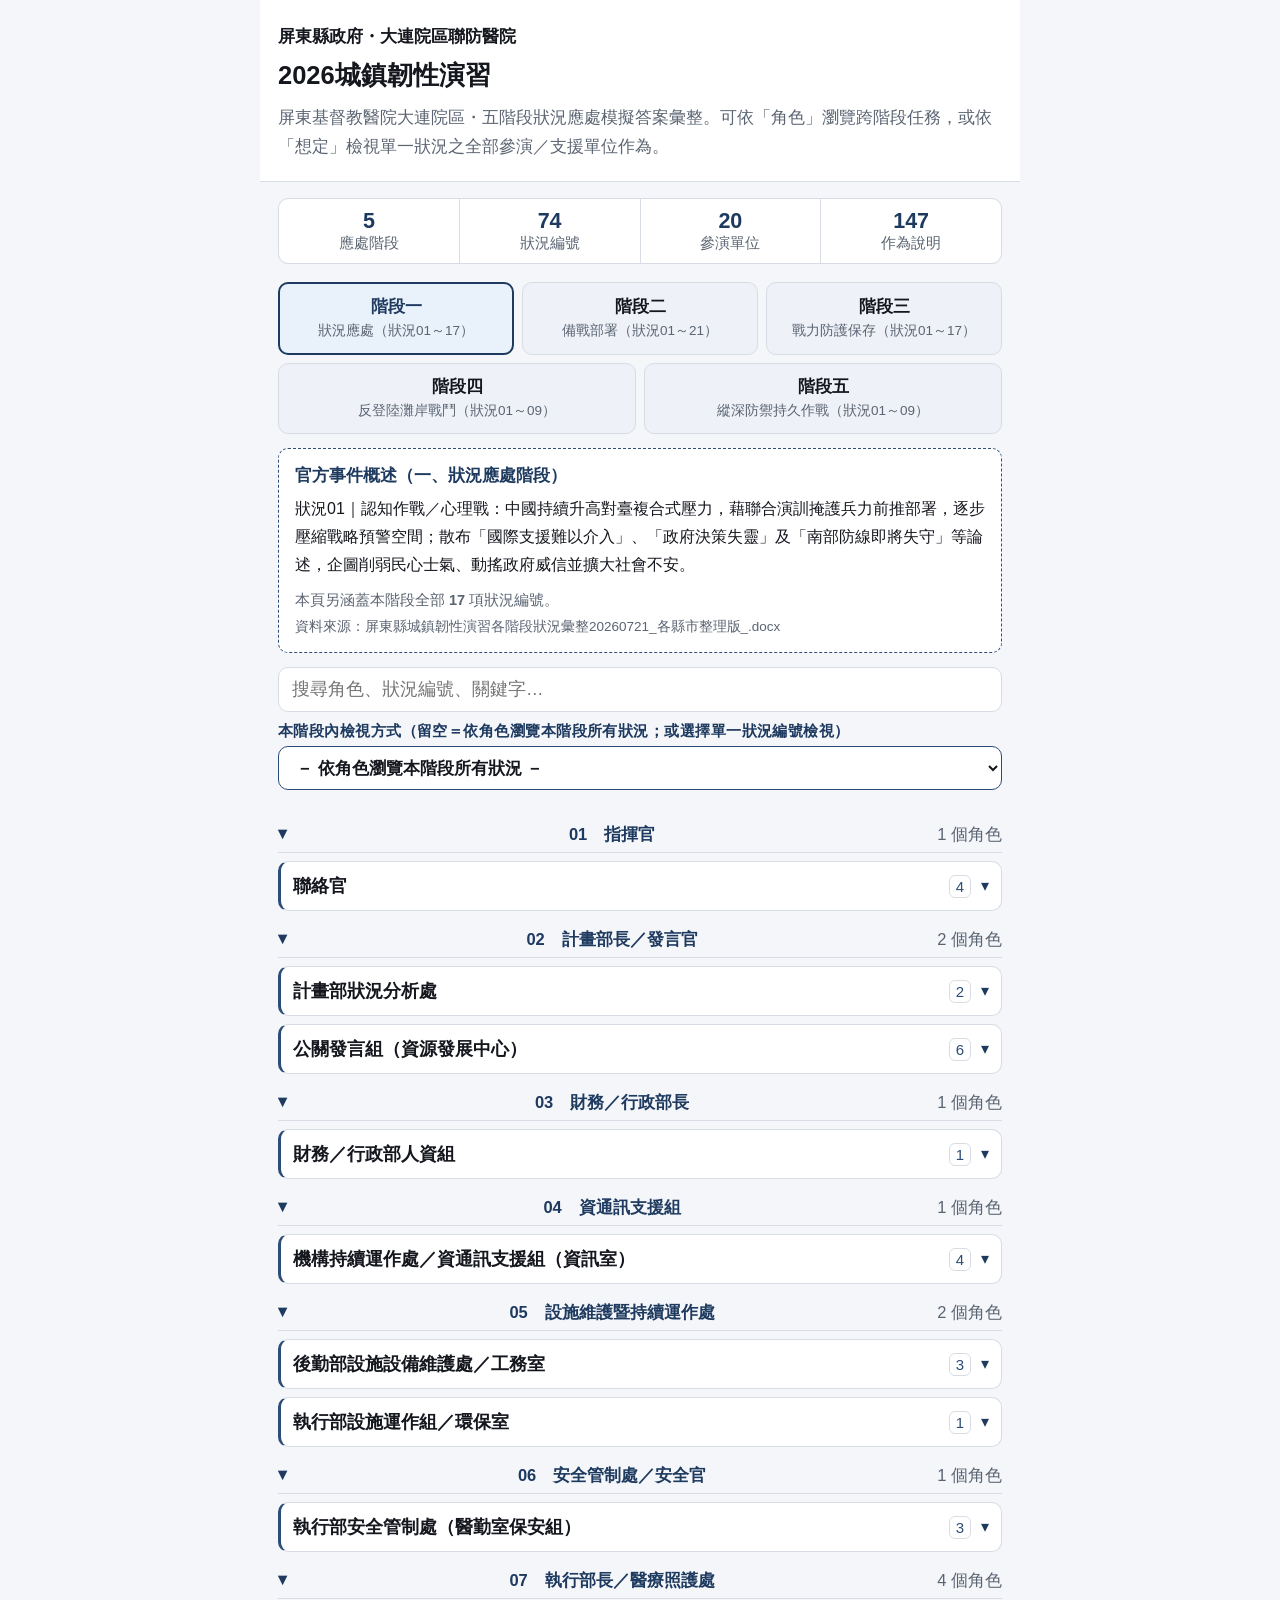
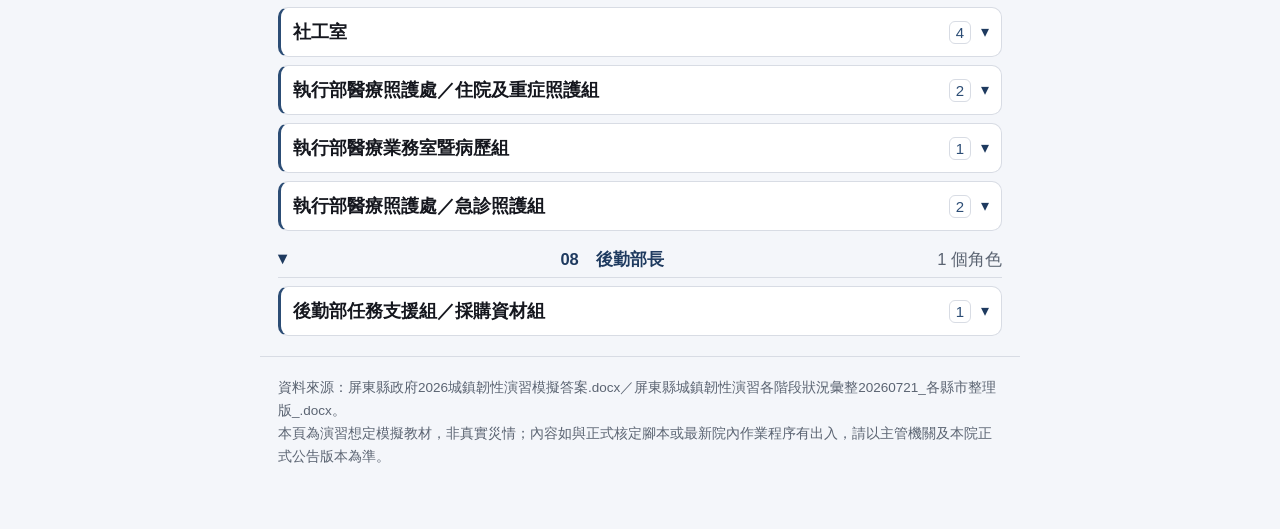
==== urban_resilience_exercise/index.html @ 75b8b0b2 "Add files via upload" ====
<!DOCTYPE html>
<html lang="zh-Hant">
<head>
<meta charset="UTF-8">
<meta name="viewport" content="width=device-width, initial-scale=1.0">
<meta name="color-scheme" content="only light">
<meta name="theme-color" content="#f4f6fa">
<title>屏東縣政府2026城鎮韌性演習・屏基應變模擬知識庫</title>
<style>
  :root{
    --bg:#f4f6fa; --panel:#ffffff; --panel-2:#eef2f8; --line:#d8dce4;
    --text:#15171e; --text-dim:#5b6472;
    --accent:#1e3a5f; --accent-dim:#2c4d75; --accent-rgb:30,58,95; --danger:#b0402f; --chip-text:#ffffff;
    --tint:#e9f1fa; --radius:10px;
  }
  *{box-sizing:border-box;}
  html{background:var(--bg);color-scheme:only light;}
  body{margin:0;background:var(--bg);color:var(--text);min-height:100vh;
    font-family:"Noto Sans TC","PingFang TC","Microsoft JhengHei",sans-serif;
    -webkit-font-smoothing:antialiased;}
  .wrap{max-width:760px;margin:0 auto;padding:0 0 60px;background:var(--bg);}
  .cat{padding:0 18px;background:var(--bg);}

  header{padding:26px 18px 20px;background:var(--panel);border-bottom:1px solid var(--line);}
  .eyebrow{font-size:16.5px;color:var(--text);font-weight:700;margin-bottom:10px;}
  h1{font-size:25.5px;line-height:1.4;margin:0 0 10px;font-weight:900;color:var(--text);}
  header p{margin:0;font-size:17px;color:var(--text-dim);line-height:1.7;}

  .stats{display:flex;gap:1px;background:var(--line);margin:16px 18px 18px;border:1px solid var(--line);border-radius:var(--radius);overflow:hidden;}
  .stat{flex:1;background:var(--panel);padding:10px 6px;text-align:center;}
  .stat b{display:block;font-size:21.5px;color:var(--accent);font-weight:900;}
  .stat span{font-size:15px;color:var(--text-dim);}

  .stage-tabs{display:flex;flex-wrap:wrap;gap:8px;padding:0 18px 14px;}
  .stage-tabs button{flex:1 1 30%;padding:12px 8px;background:var(--panel-2);
    border:1.5px solid var(--line);border-radius:var(--radius);color:var(--text-dim);cursor:pointer;font-family:inherit;text-align:center;}
  .stage-tabs button .tab-main{display:block;font-size:16.5px;font-weight:900;color:var(--text);margin-bottom:4px;}
  .stage-tabs button .tab-sub{display:block;font-size:13.5px;color:var(--text-dim);line-height:1.4;}
  .stage-tabs button.active{background:var(--tint);border-color:var(--accent);border-width:2px;}
  .stage-tabs button.active .tab-main{color:var(--accent);}

  .stage-desc{margin:0 18px 14px;padding:16px 16px;background:var(--panel);
    border:1.5px dashed var(--accent-dim);border-radius:var(--radius);}
  .stage-desc .official-title{font-size:16.5px;font-weight:900;color:var(--accent);margin-bottom:8px;}
  .stage-desc .official-body{font-size:16px;color:var(--text);line-height:1.75;margin:0 0 10px;}
  .stage-desc .official-meta{font-size:14.5px;color:var(--text-dim);margin:0 0 6px;line-height:1.6;}
  .stage-desc .official-source{font-size:13.5px;color:var(--text-dim);}

  .search-bar{padding:0 18px 10px;}
  .search-bar input{width:100%;padding:11px 13px;background:var(--panel);border:1px solid var(--line);
    border-radius:var(--radius);color:var(--text);font-size:17.5px;font-family:inherit;}
  .search-bar input:focus{outline:none;border-color:var(--accent-dim);}

  .scenario-picker{padding:0 18px 16px;}
  .scenario-picker label{display:block;font-size:15px;font-weight:700;color:var(--accent);letter-spacing:.03em;margin-bottom:5px;}
  .scenario-picker select{width:100%;padding:11px 13px;background:var(--panel);border:1.5px solid var(--accent-dim);
    border-radius:var(--radius);color:var(--text);font-size:16.5px;font-family:inherit;font-weight:700;}

  .scenario-banner{margin:0 18px 14px;padding:14px 16px;background:var(--panel);border-radius:var(--radius);
    border:1px solid var(--line);border-left:4px solid var(--danger);}
  .scenario-banner .tag{display:inline-block;font-size:15px;font-weight:900;color:var(--chip-text);
    background:var(--danger);border-radius:5px;padding:2px 8px;margin-bottom:7px;}
  .scenario-banner .title{font-size:18.5px;font-weight:900;color:var(--text);margin-bottom:5px;}
  .scenario-banner .dt{font-size:14.5px;color:var(--accent-dim);font-weight:700;margin-bottom:6px;}
  .scenario-banner .desc{font-size:16px;color:var(--text-dim);line-height:1.65;}

  .cat-head{font-size:16.5px;font-weight:900;color:var(--accent);margin:18px 0 8px;
    padding-bottom:6px;border-bottom:1px solid var(--line);display:flex;justify-content:space-between;cursor:pointer;user-select:none;}
  .cat-head .count{color:var(--text-dim);font-weight:400;}
  .cat.collapsed .roles{display:none;}
  .cat-head::before{content:"▾ ";color:var(--accent);}
  .cat.collapsed .cat-head::before{content:"▸ ";}

  .roles{display:flex;flex-direction:column;gap:8px;}

  .role{background:var(--panel);border:1px solid var(--line);border-left:3px solid var(--accent-dim);border-radius:var(--radius);overflow:hidden;}
  .role.open{border-left-color:var(--accent);}
  .role-head{width:100%;display:flex;align-items:center;gap:10px;padding:12px 12px;background:none;border:none;
    color:var(--text);text-align:left;cursor:pointer;font-family:inherit;}
  .role-name-wrap{flex:1;display:flex;flex-direction:column;gap:2px;min-width:0;}
  .role-name{font-size:18px;font-weight:700;}
  .role-count{font-size:15px;color:var(--accent-dim);border:1px solid var(--line);border-radius:6px;padding:2px 6px;flex-shrink:0;}
  .role.open .role-count{color:var(--accent);border-color:var(--accent-dim);}
  .role-head .chev{font-size:15.5px;color:var(--accent);transition:transform .2s;flex-shrink:0;}
  .role.open>.role-head .chev{transform:rotate(180deg);}
  .role-body{display:none;}
  .role.open>.role-body{display:block;}
  .role-body-inner{padding:4px 12px 10px;border-top:1px solid var(--line);display:flex;flex-direction:column;gap:10px;}

  .contact-box{margin:4px 0 2px;padding:12px 14px;background:var(--tint);border:1px solid var(--line);
    border-left:4px solid var(--accent);border-radius:var(--radius);}
  .contact-title{font-size:16.5px;font-weight:900;color:var(--accent);margin-bottom:10px;}
  .contact-grid{display:grid;grid-template-columns:56px 1fr;gap:7px 10px;}
  .contact-grid dt{font-size:15px;color:var(--accent-dim);font-weight:700;margin:0;}
  .contact-grid dd{margin:0;font-size:15.5px;color:var(--text);line-height:1.5;}
  .contact-source{margin-top:10px;font-size:13.5px;color:var(--text-dim);font-style:italic;line-height:1.6;}

  .entry{background:var(--panel-2);border:1px solid var(--line);border-radius:var(--radius);padding:10px 12px;}
  .entry-head{display:flex;align-items:baseline;gap:8px;flex-wrap:wrap;margin-bottom:6px;}
  .entry-tag{display:inline-flex;font-size:14.5px;font-weight:900;color:var(--chip-text);background:var(--accent-dim);
    border-radius:5px;padding:2px 7px;flex-shrink:0;}
  .entry-title{font-size:17px;font-weight:700;color:var(--text);}
  .entry-dt{font-size:14px;color:var(--text-dim);}
  .entry-summary{font-size:15px;color:var(--text-dim);line-height:1.6;margin:0 0 6px;font-style:italic;}
  .entry-detail{font-size:14px;color:var(--accent-dim);margin:0 0 6px;}
  .answer{font-size:17px;line-height:1.75;color:var(--text);}
  .answer p{margin:0 0 8px;}
  .answer strong{color:var(--accent);font-weight:700;}
  .answer ul{margin:0 0 8px;padding-left:20px;}
  .answer li{margin-bottom:4px;}

  .no-match{padding:40px 18px;text-align:center;color:var(--text-dim);font-size:16.5px;display:none;}
  .footer-note{padding:20px 18px 0;font-size:13.5px;color:var(--text-dim);line-height:1.7;border-top:1px solid var(--line);margin-top:20px;}
</style>
</head>
<body>
<div class="wrap">
  <header>
    <div class="eyebrow">屏東縣政府・大連院區聯防醫院</div>
    <h1>2026城鎮韌性演習</h1>
    <p>屏東基督教醫院大連院區・五階段狀況應處模擬答案彙整。可依「角色」瀏覽跨階段任務，或依「想定」檢視單一狀況之全部參演／支援單位作為。</p>
  </header>

  <div class="stats">
    <div class="stat"><b>5</b><span>應處階段</span></div>
    <div class="stat"><b>74</b><span>狀況編號</span></div>
    <div class="stat"><b>20</b><span>參演單位</span></div>
    <div class="stat"><b>147</b><span>作為說明</span></div>
  </div>

  <div class="stage-tabs" id="stageTabs"></div>
  <div class="stage-desc" id="stageDesc"></div>

  <div class="search-bar"><input type="text" id="searchInput" placeholder="搜尋角色、狀況編號、關鍵字…"></div>

  <div class="scenario-picker">
    <label for="scenarioSelect">本階段內檢視方式（留空＝依角色瀏覽本階段所有狀況；或選擇單一狀況編號檢視）</label>
    <select id="scenarioSelect"><option value="">－ 依角色瀏覽本階段所有狀況 －</option></select>
  </div>

  <div id="content"></div>
  <div class="no-match" id="noMatch">找不到符合的角色或狀況，請調整搜尋關鍵字。</div>

  <div class="footer-note">
    資料來源：屏東縣政府2026城鎮韌性演習模擬答案.docx／屏東縣城鎮韌性演習各階段狀況彙整20260721_各縣市整理版_.docx。<br>
    本頁為演習想定模擬教材，非真實災情；內容如與正式核定腳本或最新院內作業程序有出入，請以主管機關及本院正式公告版本為準。
  </div>
</div>

<script>
const DATA = {"stageNames": {"1": "一、狀況應處階段", "2": "二、備戰部署階段", "3": "三、戰力防護及保存階段", "4": "四、聯合反登陸、濱海打擊及灘岸戰鬥階段", "5": "五、縱深防禦暨持久作戰階段"}, "categories": [{"id": "cmd", "name": "01　指揮官", "roles": [{"role": "聯絡官", "entries": [{"stage": 2, "scenario_id": "01", "scenario_title": "軍事威脅升溫", "datetime": "8月7日 18:00", "summary": "中國東部戰區自福建、廣東沿海持續動員海、空及後勤部隊，逐步完成整備，並對臺南、高雄、屏東及臺東外海重要航道實施封控與威懾，同時配合心理戰傳達政治意志，南部地區安全情勢快速惡化。", "detail": "由醫療發展副院長萬樹人擔任，公務機簡碼60315", "html": "<p>當中國東部戰區自福建、廣東沿海持續動員兵力前推，並對臺灣南部（臺南、高雄、屏東及臺東）外海重要航道實施封控與威懾時，南部地區安全情勢快速惡化。聯絡官（萬樹人副院長，公務機簡碼60315；代理人為行政副院長黃雅芳，公務機簡碼61414）作為本院與外部機構（如屏東縣政府聯合應變指揮管制中心、地方衛生局、高屏區EOC、陸軍第四作戰區、國防部等）之唯一協調與通聯窗口，必須在接獲可能發生軍事衝突或管制命令之情資時，立即啟動應變。</p><p>聯絡官必須在 <strong>15分鐘內</strong>，利用本院部署之低軌衛星電話或專用加密通訊設備（PACE備援通訊架構），向屏東地區聯合應變管制中心（LJMOC）及衛生局執行<strong>「安全金鑰雙向反求證」</strong>。此查證程序能有效排除敵特電子戰、干擾與虛假宣傳之灰色地帶衝突，確認軍事威脅命令之真實性與確切應變時限。一旦核實情資屬實，聯絡官立即將情資以紙本及口頭覆誦方式親自呈交事故指揮官（劉思源副院長/ 代理人：施丞貴副院長，劉副公務機簡碼69086），並向地方衛生局通報本院正式進入 HICS戰時緊急應變狀態，隨時準備接收後送之傷病患。同時，聯絡官橫向對接轄區警察局（民和派出所，距本院1.9 公里，常態車程約 6 分鐘）及消防分隊（距本院 1.1 公里，常態車程約 3分鐘），請求預置警戒與緊急救護動線之交管支援，防範恐慌車流癱瘓大連路。</p>"}, {"stage": 2, "scenario_id": "04", "scenario_title": "民力協調", "datetime": "8月8日 16:00", "summary": "第四作戰區因動員演習需求，透過屏東縣「動員暨民力協調組」協請縣政府提供200組水泥紐澤西護欄，並協力運送至台17線雙園大橋屏東端、東港大橋及台1線枋寮段等指定地點，執行交通阻絕與防護部署。", "detail": "由醫療發展副院長萬樹人擔任，公務機簡碼60315", "html": "<p>第四作戰區協請縣府提供 200 組水泥紐澤西護欄執行台 17 線及台 1線之交通阻絕。聯絡官（萬樹人副院長，公務機簡碼60315）立即進駐縣府開設之「動員暨民力協調組」，作為軍、公、民醫療整合之核心通聯管道。聯絡官協助作戰區衛勤官精算本院因應交通管制與民力疏散之「救護車動線維持計畫」。</p><p>聯絡官向協調組提出申請：「第四作戰區於台17線雙園大橋及台1線枋寮段部署阻絕設施時，請務必保留一條寬度不小於<strong>3.5 公尺之緊急醫療救護通道</strong>，供本院及聯防責任醫院之救護車快速切入」。同時，聯絡官橫向對接轄區警察局與民防大隊，調派民防人員進駐本院大連路巷口，協助保全實施外圍交通管制，確保運送戰傷病人與物資補給之戰備專用道保持絕對暢通，防範民力動員中之車流阻塞。</p>"}, {"stage": 2, "scenario_id": "07", "scenario_title": "縣政府先期整備", "datetime": "8月8日 12:00", "summary": "因應整體情勢升高及可能衝擊民生與社會穩定之風險，屏東縣政府啟動先期整備，完成聯合應變指揮管制中心、各鄉鎮市應變中心及防災協作中心之功能編組，並盤點人力、物資、避難空間與關鍵資源。", "detail": "由醫療發展副院長萬樹人擔任，公務機簡碼60315", "html": "<p>屏東縣政府啟動先期整備，完成聯合應變指揮管制中心功能編組並盤點資源。本院聯絡官（萬樹人副院長，公務機簡碼60315）立即與縣府聯合應變中心建立雙向直通聯絡，將本院之平戰轉換量能納入縣府先期整備體系。</p><p>聯絡官向應變中心通報：「本院已依 HICS組織架構完成醫療照護、危害控制、安全管制、後勤資源及行政財務等功能編組，並完成大連院區<strong>635床核心量能盤點</strong>；備援地下醫療空間（約翰、馬可、馬太、路加、韓偉大樓B1）已完成預置布置，可於 24 小時內隨時啟用開設」。聯絡官確認與縣府防空避難組、社會處收容安置組之對接窗口，確保平戰轉換動員期之資源協調無縫。</p>"}, {"stage": 2, "scenario_id": "13", "scenario_title": "軍事動員與社會反應", "datetime": "8月9日", "summary": "國軍依計畫進入戰術區域實施戰備整備，戰甲砲車及部隊機動畫面經民眾拍攝與媒體即時報導，引發社會關注並放大戰爭風險認知；第四作戰區協請屏東縣政府啟動資訊應處機制，共同發布事實訊息以穩定民心。", "detail": "由醫療發展副院長萬樹人擔任，公務機簡碼60315", "html": "<p>聯絡官（萬樹人副院長，公務機簡碼60315）負責代表本院與第四作戰區、屏東縣警察局民和派出所建立直接聯通。聯絡官協調軍警單位：「為防範民眾因目睹部隊機動而在本院周邊大連路、瑞光路等節點發生驚慌推擠或交通事故，請警方立即派遣交警於瑞光路與莊敬街交叉口實施防空避難疏散引導與車流管制」。</p><p>同時，聯絡官橫向對接後備指揮部，協調進駐本院之民防隊伍與後備軍人（T-CERT支援人員）。引導民防同工預置於本院大連路大門及恩慈 D棟旁，主動對圍觀或驚慌之民眾發放本院「防空避難與降載就醫指南」紙本說帖，引導市民保持冷靜，配合軍民聯防，死守大連院區周邊之社會秩序與通道畅通。</p>"}, {"stage": 2, "scenario_id": "15", "scenario_title": "金融假訊息擠兌", "datetime": "8月9日 10:00", "summary": "社群平台散布「資金將遭凍結」、「金融系統不穩」及「特定族群提前轉移資產」等訊息，引發土地銀行屏東分行、第一銀行屏東分行及其他金融據點提領人潮；排隊與推擠造成民生路、中山路、廣東路等路段壅塞，影響救護與消防車輛通行。", "detail": "由醫療發展副院長萬樹人擔任，公務機簡碼60315", "html": "<p>聯絡官（萬樹人副院長，公務機簡碼60315）針對土銀、一銀屏東分行周邊擠兌排隊人群癱瘓本院主要救護車路線之想定，立即透過衛星專線，向屏東縣警察局（民和派出所，距本院1.9 公里）及交通警察隊發出緊急求援通報。聯絡官通報警方：「金融擠兌造成中山路、廣東路及民生路交通癱瘓，嚴重阻斷本院急重症救護車後送動線，請警方立即增派武裝交警，於該等路段之關鍵交叉口實施強行交管制、強勢驅離推擠車輛，並為本院救護車進行警車開道引導」。</p><p>通報後，<strong>警力約 6 分鐘內</strong> 可抵達關鍵節點實施物理引導。聯絡官並橫向與周邊聯防醫院（寶建、屏榮、安泰）對接，啟動跨院救護車動線變更，引導後送車輛避開癱瘓路段，改走替代備用安全路線（如繞行瑞光路），確保病患生命支持。</p>"}, {"stage": 2, "scenario_id": "17", "scenario_title": "銀行擠兌應處", "datetime": "8月9日 13:00", "summary": "受金融交易系統異常影響，臺灣銀行屏東分行出現民眾集中提領情形，造成現金調度與營運壓力；警方即時派遣警力進駐，執行人潮疏導、秩序維護、重要設施警戒及交通管制作業。", "detail": "由醫療發展副院長萬樹人擔任，公務機簡碼60315", "html": "<p>臺銀屏東分行爆發擠兌衝突，且武裝警察進駐。聯絡官（萬樹人副院長，公務機簡碼60315）立即透過定頻對講機及衛星電話，與屏東縣警察局民防組、交通警察隊及聯合應變中心（LJMOC）進行構聯。聯絡官向警方通報：「本院已啟動 HICS戰時一級警戒，臺銀周邊擠兌人群與警力衝突之交通管制，請務必配合將本院大連路60 號周邊 100 公尺內劃設為『醫療救護車專用安全路網緩衝區』」。</p><p>聯絡官請求警方於該緩衝區部署交警，禁止擠兌人群車輛駛入，優先保障本院救護車、消防車之迴轉空間。同時，聯絡官橫向與地方衛生局通報最新警戒狀態，掌握因銀行推擠可能產生之踩踏或暴力創傷傷患人數，協調急診（陳美錚護理長）加派檢傷人力、預留紅區床位，隨時準備救治後送之擠兌衝突傷患。</p>"}, {"stage": 3, "scenario_id": "01", "scenario_title": "軍事機動管制", "datetime": "", "summary": "第四作戰區聯合運輸指揮處協調屏東縣聯合應變指揮管制中心及交通控制中心，管制國道3號九如、長治、麟洛、竹田、崁頂及南州交流道，以及台88線萬丹端、台17線雙園大橋屏東端等節點，建立軍事機動優先通行機制。", "detail": "由醫療發展副院長萬樹人擔任，公務機簡碼60315", "html": "<p>當第四作戰區聯合運輸指揮處管制國道3號多處交流道、台88線萬丹端及台17線雙園大橋屏東端等交通節點時，屏東基督教醫院大連院區（大連路60號）面臨嚴重的聯外交通受阻與救護車、物資運補車隊受阻之雙重危機。聯絡官萬樹人副院長必須在接獲管制通報後<strong>15分鐘內</strong>，啟用低軌衛星電話或有線專線等 PACE備援通訊系統，向屏東縣聯合應變指揮管制中心（LJMOC）及交通控制中心執行「安全金鑰雙向反求證」。</p><p>在核實管制命令與軍事機動優先通行機制後，聯絡官代表本院與第四作戰區、警察局及交通交控中心建立直通協調管道。聯絡官必須強勢向LJMOC 提出<strong>「緊急醫療救護路權優先通行申請」</strong>，確保本院共 4輛救護車（其中 1 輛平時停放於路加大樓地下 1 樓，另 2輛停放於約翰大樓地下 1樓）、簽約之民間合作救護車及外購戰備物資車輛在出示 HICS簽發之「軍事管制區特殊通行證」後，能獲得軍警引導、警車開道並豁免管制，優先通行國道3號及關鍵幹道，以確保高屏聯防责任醫院間的急重症轉診與72 小時維生物資運補不中斷。</p><p>同時，聯絡官需將外部管制動態、預期物資延遲及救護車替代路由，每<strong>30分鐘</strong> 定時回報給事故指揮官劉思源副院長（公務機簡碼 69086）與計畫部長陳志文（簡碼69120），以利計畫部即時滾動修正事故行動計畫（IAP）之交通與後送專章，並在戰情面板上動態登錄最新聯外路網狀態。</p>"}, {"stage": 3, "scenario_id": "07", "scenario_title": "恆春半島設施疏散評估", "datetime": "", "summary": "第四作戰區情資研判，恆春半島重要能源、輸電及通信設施可能成為優先攻擊目標，建議疏散周邊非必要人員，必要運轉與安全維持人員依計畫留守；同時調整恆春、車城及枋山地區配售站與救濟站物資配置。", "detail": "由醫療發展副院長萬樹人擔任，公務機簡碼60315", "html": "<p>第四作戰區評估恆春半島設施可能遭襲，建議疏散非必要人員並調整配售物資。本院聯絡官（萬樹人副院長，公務機簡碼60315）立即與屏東縣政府聯合應變中心（LJMOC）、高屏區 EOC及國防部聯防窗口建立有線與低軌衛星之 PACE通訊對接。聯絡官主動向應變中心通報本院之先期整備狀態。</p><p>聯絡官向高屏區 EOC 提報：「本院急性一般病床 356 床、特殊病床 279床之戰備量能完整，B1避難醫療空間與臨時加護病房（23床）、臨時一般病房（36床）已預置就緒，本院與各聯防責任醫院（部屏、寶建、屏榮、安泰）已啟動相互支援協定」。聯絡官協調恆春、枋山地區之衛生所與醫療站，將非必要之慢性病臥床患者及一般住院病人，安全有序地下轉分流至本院或指定之安置區，並主動協調作戰區調配簽證救護車進行跨區接運，確保恆春半島疏散路網畅通。</p>"}, {"stage": 3, "scenario_id": "12", "scenario_title": "警察局遭無人機攻擊", "datetime": "", "summary": "屏東縣警察局民防管制中心及屏東、潮州、東港、枋寮、恆春等分局同步遭多波次無人機攻擊，致防情通報與防空警報發布功能部分中斷；執勤警力出現傷亡，影響現場應變、治安與交通管制能力。", "detail": "由醫療發展副院長萬樹人擔任，公務機簡碼60315", "html": "<p>縣警局民防管制中心及多處分局遭無人機攻擊，防防情與防空警報發布中斷，執勤警力傷亡，治安與交通管制能力嚴重受挫。本院聯絡官（萬樹人副院長，公務機簡碼60315；代理人為行政副院長黃雅芳，公務機簡碼61414）立即啟用低軌衛星電話或專用加密通訊 PACE系統，直接與國防部第四作戰區、陸軍衛勤部隊及屏東縣政府聯合應變中心（LJMOC）進行對接。</p><p>聯絡官向 LJMOC及衛生局發出緊急通報：「本院轄區分局遭襲、民防網絡部分受損，大連路周邊面臨交通與治安失守危機；本院已啟動HICS安全管制，請第四作戰區指派在地後備軍人或武裝民防隊伍進駐本院大連路巷口協助交管，維持救護車綠色生命通道」。聯絡官定時將本院安全狀態與收治能量上報中央，並隨時與高屏區 EOC協調，引導外部救護車輛避開癱瘓路段，改走替代備用安全路由，死守軍民聯防救護網絡。</p>"}, {"stage": 3, "scenario_id": "15", "scenario_title": "油品廠火災事故", "datetime": "", "summary": "屏南產業園區某油品儲運廠疑遭不明來源破壞，儲槽設施受損並引發火勢，造成油品外洩與濃煙；事故影響台1線枋寮段、周邊產業與工程物料供應，並對交通維修能量及民生物資配送體系造成壓力。", "detail": "由醫療發展副院長萬樹人擔任，公務機簡碼60315", "html": "<p>產業園區油品儲運廠遭破壞引發大火，油品外洩與濃煙影響台1線枋寮段及民生物資配送。聯絡官萬樹人副院長立即啟用低軌衛星電話或加密專線，與屏東縣政府聯合應變中心（LJMOC）、交通交控中心及消防局毒災隊建立直通聯絡。</p><p>聯絡官向 LJMOC提報：「本院台1線枋寮段之急重症救護車後送動線因油品火災而嚴重受阻，且空氣中出現有害濃煙，請交控中心立即為本院救護車車隊開闢台17線、縣道189線等平面『綠色救護專用避難通道』；請消防局派水車在大連路巷口待命支援，並請毒災隊提供枋寮園區外洩毒煙之風向與化學監測數據，確保本院前線除污與污水廠排放安全」。聯絡官將風向數據每 30 分鐘通報急診，做好化學灼傷與嗆傷病患收治整備。</p>"}, {"stage": 4, "scenario_id": "01", "scenario_title": "敵軍登陸作戰", "datetime": "", "summary": "敵軍於東港、林邊及枋寮沿海展開登陸作戰，企圖突破沿岸防線並沿台17線、台1線向縱深推進；另於佳冬及枋山沿海發現登陸船團接近，並結合無人機偵察、火力打擊與電子干擾策應，顯示有擴大登陸規模之態勢。", "detail": "由醫療發展副院長萬樹人擔任，公務機簡碼60315", "html": "<p><strong>1. 標準作業程序（SOP）與平戰轉換作為</strong>：當敵軍於東港、林邊及枋寮沿海展開登陸作戰，企圖沿台17線、台1線向縱深推進時，南部防線進入最嚴峻之交戰狀態。聯絡官萬樹人副院長（代理人：黃雅芳副院長，公務機簡碼61414）必須在接獲登陸戰火警報之<strong>15分鐘內</strong>，切換為以低軌衛星電話與定頻無線電為核心的 <strong>PACE備援通訊架構</strong>，與屏東地區聯合應變指揮管制中心（LJMOC）、高屏區 EOC建立雙向加密連線，並立即執行「安全金鑰雙向反求證」，確認戰區界線、空襲管制動態及道路封鎖資訊。為了保障本院急重症轉診與72小時維生物資之實體運補通道，聯絡官必須橫向聯絡陸軍第四作戰區衛勤官與轄區警察局（民和派出所，簡碼60315），強勢為本院領有 HICS 特殊通行證之 3輛救護車（其中1輛停放於路加大樓地下 1 樓，2輛停放於約翰大樓地下 1 樓）申請<strong>「軍事管制區救護車綠色優先路權」</strong>，防範救護車在轉運瀕死戰傷官兵或接運血袋時被軍事管制阻斷。同時，聯絡官每<strong>30分鐘</strong>彙整作戰區情資，將沿海登陸部隊前推速度與道路受損狀態以紙本抄錄方式呈交事故指揮官劉思源副院長（公務機簡碼69086），提供計畫部隨時修正事故行動計畫（IAP）之交通控制與病患接收專章。</p><p><strong>2. 確實數據與資源規劃</strong>： 聯絡官確認本院救護與運輸載具共計 <strong>16輛</strong>的戰備出勤狀態。這包括 3輛救護車（單波次極限載運15人），2輛輪椅車（單波次載運 12人），4輛中型巴士（單波次載運74人），以及 7輛廂型貨車；聯絡官將此車輛清冊與司機 24小時待命簡碼回報給LJMOC。聯絡官同時啟動與南部地區責任醫院（屏東榮總、屏東醫院、寶建醫院、東港安泰醫院）之「相互支援協定」，精算自東港、林邊後送之台17線沿線戰傷患者之分流收治量能。</p><p><strong>3. 指揮與管制（HICS 對接）</strong>： 聯絡官直接對接 HICS指揮中心，向狀況分析處（莊詩蘋督導長，簡碼65311）提供外部交通障礙與敵軍火線前推情資，確保戰情面板（https://ci-board.ptch.org.tw）即時更新「外部聯外道路通行燈號」（紅、黃、綠三色），防範後送救護車盲目駛入交戰交火管制區。</p>"}, {"stage": 4, "scenario_id": "07", "scenario_title": "收容與急救站衛生危機", "datetime": "", "summary": "東港臨海地區第1型急救站因戰線逼近撤離，出院後仍需照護之病人及醫護人力下轉至來義高中第2型急救站；因供水不穩、收容量快速增加及臨時儲水管理不當，出現群聚感染、環境衛生與情緒管理風險。", "detail": "由醫療發展副院長萬樹人擔任，公務機簡碼60315 / 代理人：黃雅芳副院長，公務機簡碼 61414", "html": "<p><strong>1. 標準作業程序（SOP）與平戰轉換作為</strong>：東港臨海地區第1型急救站因戰線逼近撤離，下轉至來義高中第2型急救站。由於收容量快速增加、供水不穩，該收容站爆發嚴重群聚感染與衛生危機。本院作為南部醫療韌性重鎮，聯絡官萬樹人副院長（代理人：黃雅芳副院長，公務機簡碼61414）立即啟動<strong>「戰時跨區域急救站衛生應變與醫療物資支援協調程序」</strong>。</p><p>聯絡官立即使用低軌衛星電話或有線專線等 PACE 備援通訊，橫向聯絡高屏區EOC、屏東縣聯合應變管制中心（LJMOC）及地方衛生局，向其通報：「本院已掌握來義高中第2型急救站爆發之群聚感染與環境衛生危機，本院已啟動HICS感控特別支援小組，隨時準備指派專業醫護攜帶消毒備品及抗生素前往來義高中執行實體現場衛生查核與流行病學阻斷指導」。聯絡官協調陸軍第四作戰區指派化學兵或民防隊伍進駐來義高中實施全面環境消殺，並積極調度本院備用車輛（如1輛中巴），運送大批乾洗手、漂白水與無水化學便器至該急救站，從源頭控制傳染源，維護南部聯防防線安全。</p><p><strong>2. 確實數據與資源規劃</strong>：聯絡官彙整來義高中下轉之病患名冊（多為出院後仍需照護之慢性病患，計有40人），與本院状况分析處對接。聯絡官與衛生局精算：本院可調配支援來義高中之專業感控護理師2名、急診醫師 1名、社工人員 1名；調撥本院地下戰備水井淨水 50桶（每桶 20L，共計 1,000 L）、化學便器袋 500個支援該站，並於本院 B1備用一般病房（共 36床） 預留5至10床，隨時接收由來義高中下轉之重症感染與脫水患者，死守聯防機制。</p><p><strong>3. 指揮與管制（HICS 對接）</strong>： 聯絡官萬樹人副院長每15分鐘將外部來義高中急救站之傷亡數據、感控缺口及收容狀態回報給事故指揮官劉思源（簡碼69086）與執行部長，保持完全同步。</p>"}, {"stage": 5, "scenario_id": "01", "scenario_title": "交通幹道遭打擊", "datetime": "", "summary": "敵軍為阻止國軍兵力機動，針對高屏縱深運輸要道實施火力打擊，高屏大橋、雙園大橋及台鐵高屏溪橋梁受損，並波及屏東產業園區部分化學儲槽，造成交通中斷與複合災害；救援車流壅塞，影響搶救與後勤運補。", "detail": "由醫療發展副院長萬樹人擔任，公務機簡碼60315", "html": "<p><strong>標準作業程序（SOP）與平戰轉換作為</strong>：當敵軍針對高屏縱深運輸要道實施火力打擊，造成高屏大橋、雙園大橋及台鐵高屏溪橋梁受損中斷，並波及屏東產業園區化學儲槽引發複合災害時，南部地區的聯外交通與補給動線面臨全面癱瘓的極限狀態。聯絡官萬樹人副院長（代理人：行政副院長黃雅芳，公務機簡碼61414）必須在接獲警報之 <strong>15 分鐘內</strong>，迅速在強固的 <strong>恩慈大樓 B1備援指揮中心</strong> 啟用衛星電話、VHF/UHF 定頻無線電對講機等 <strong>PACE備援通訊架構</strong>，向屏東地區聯合應變指揮管制中心（LJMOC）及高屏區 EOC進行「安全金鑰雙向反求證」以排除電子戰干擾，並即時獲取高屏溪兩岸便道、浮橋架設進度與產業園區毒氣擴散風向等第一手關鍵情資。</p><p>為確保本院生命線不因聯外道路斷絕而窒息，聯絡官必須立刻協調陸軍第四作戰區、警政及消防單位，為本院簽約物資車與救護車申請<strong>「縱深防禦階段緊急路權優先通行證」</strong>，確保車隊在軍事管制區內獲得優先放行與武裝護送。同時，聯絡官橫向與環境部毒災應變隊及地方消防局對接，掌握屏東產業園區外洩化學有害物質的種類（如無水氨或工業氯氣），評估本院大連院區（大連路60 號）是否處於下風處之擴散紅區。若確有毒氣逼近威脅，聯絡官需立即向指揮官劉思源副院長（公務機簡碼69086） 與執行部長陳志文呈報，建議啟動全院空調轉為內部循環及急診室前方「實體除污區（DecontaminationZone）」 之最高級防護整備。聯絡官每 <strong>30 分鐘</strong> 動態向狀況分析處 P2莊詩蘋督長（公務機簡碼 65311）提供高屏大橋與雙園大橋搶通替代路由地圖，以便計畫部即時修正事故行動計畫（IAP）。</p><p><strong>確實數據與資源規劃</strong>： 聯絡官確認本院現有列管之 <strong>16輛戰備運輸車輛</strong>（包含救護車 3 輛、輪椅車 2 輛、中型巴士 4 輛及廂型貨車7 輛）、司機與隨車醫護人員的名冊已全額完成簽證，並向 LJMOC提報本院可立刻支援高屏跨溪轉運之單波次最大後撤載運量為 <strong>101人</strong>（其中救護車 3 輛共承載 15 人、輪椅車 2 輛共承載 12 人、中型巴士 4輛共承載 74人）。聯絡官同時啟動與高雄榮總、屏東榮總及衛福部屏東醫院的「跨溪醫療聯防機制」，精算在橋梁中斷下，利用軍方臨時浮橋或備用平原便道進行跨溪重症病患接駁的黃金時間（目標控制在<strong>45 分鐘內</strong> 完成點對點交接），死守南部防線之救護網絡。</p><p><strong>指揮與管制（HICS 對接）</strong>： 聯絡官萬樹人副院長（簡碼 60315） 直接對接HICS指揮中心，向指揮官及計畫部長每日上午與下午兩次定時回報，確保本院之外部物資運補與病患跨區分流計畫與中央、地方政府及第四作戰區之衛勤管制保持高度步調一致。</p>"}, {"stage": 5, "scenario_id": "02", "scenario_title": "軍事機動支援", "datetime": "", "summary": "因多點交通阻斷，南部國軍增援與補給路線受影響；第四作戰區協調屏東縣聯合應變指揮管制中心執行道路搶通、橋梁安全評估及交通疏導，優先恢復軍事機動、醫療後送與後勤運補路線，並提供替代路線情資。", "detail": "由醫療發展副院長萬樹人擔任，公務機簡碼60315", "html": "<p><strong>標準作業程序（SOP）與平戰轉換作為</strong>：因應多點交通阻斷與南部國軍增援補給路線受阻，第四作戰區協調 LJMOC執行道路搶通及安全評估。本院聯絡官萬樹人副院長（公務機簡碼60315）必須立即進駐屏東縣政府開設之「動員暨民力協調組」，作為軍、公、民醫療整合與交管搶通之核心通聯管道。聯絡官的核心任務是將本院的<strong>「醫療後送生命通道優先級」</strong>強勢納入第四作戰區與工務段的搶通優先清單中。</p><p>聯絡官必須每 <strong>15 分鐘</strong> 向 LJMOC提報本院大連路、瑞光路、台3線及台24線等周邊核心救護動線之損毀與阻塞狀態，向作戰區工程兵、地方工務段提出請求：「請工務單位在搶通高屏縱深要道時，將本院瑞光路與莊敬街交叉口（距本院1.1 公里，車程 3 分鐘）列為『第一級醫療後送搶通優先路段』，並優先對本院周邊之民和橋等關鍵橋梁進行實體安全結構與防爆、防投毒評估，確保本院救護車能無阻礙地通行，接運大量由滩岸交戰前線後送之戰傷病患」。</p><p>同時，聯絡官積極協調地方警察局民防組，在交通疏導期間，指派 2名武裝警察及交通義警預置於本院急診通道兩端，協助保全人員阻絕無關之民間驚慌車流，強制將大連路劃設為「軍、警、消及救護簽證車輛專用綠色通道」，落實軍民聯防，死守後送生命線。</p><p><strong>確實數據與資源規劃</strong>：聯絡官彙整第四作戰區及工務段回傳之「道路搶通與便道承重數據」：確認台1線及台17線部分便道在搶通後，其承重限制是否高於本院中型巴士（共4 輛，單輛自重約 5 噸） 與 7 輛物資廂型貨車的滿載通行安全值。聯絡官將獲得的「最新安全搶通替代路由清單」以紙本形式抄錄，經雙人核對無誤後，即時派Runner（傳令兵）送往勤務組與急診照護組，供司機實施精準導引，確保重症病患跨溪或下轉之安全，防止盲目出車受阻。</p><p><strong>指揮與管制（HICS 對接）</strong>：聯絡官萬樹人副院長定時與事故指揮官劉思源（簡碼 69086）及安全官杜傳榮主任（簡碼 69170）對接，回報外部軍事機動搶通狀態與本院聯外道路之最新燈號。</p>"}, {"stage": 1, "scenario_id": "02", "scenario_title": "軍事威脅升溫", "datetime": "", "summary": "中國突宣布實施「破勢行動－2026A」，陸、海、空及火箭軍兵力於臺灣周邊海空域展開多向抵近與聯合戰備警巡，並劃設多處操演區；同時實施灰色地帶騷擾與準封鎖行動，臺海對峙態勢持續升高。", "detail": "由醫療發展副院長萬樹人擔任，公務機簡碼60315", "html": "<ul><li><strong>具體可行作為與標準作業程序（SOP）</strong>：    當中國突宣布實施「破勢行動－2026A」，於臺灣周邊海空域展開聯合戰備警巡並劃設多處操演區，臺海對峙態勢急劇升高時，本院面臨平戰轉換之關鍵時刻。聯絡官萬樹人副院長（公務機簡碼    60315；代理人為行政副院長黃雅芳，公務機簡碼 61414）必須在接獲情資之    <strong>15    分鐘內</strong>，啟用低軌衛星電話或專用加密通訊等備援通訊設備，向屏東地區聯合應變指揮管制中心（LJMOC）及地方衛生局執行<strong>「安全金鑰雙向反求證」</strong>，排除電子戰、虛假宣傳等灰色地帶干擾，確認軍事威脅之真實性、操演波次與預警時限。</li><li>在核實指令後，聯絡官代表本院與第四作戰區、高屏區 EOC    建立直通連線，正式通報本院啟動    HICS（醫院事故指揮系統）以及戰時一級整備。聯絡官協調轄區警察局（民和派出所，1.9公里，車程約    6 分鐘）及消防分隊（1.1公里，車程約 3    分鐘），請求警方派遣交通警力進駐大連路、瑞光路等周邊關鍵交控路口，實施實體路網管制，優先為本院救護車、血品運輸車及戰備物資車申請<strong>「軍事管制區特殊優先路權」</strong>，嚴防後送車隊與物資運補被恐慌車流癱瘓阻斷。聯絡官每    <strong>30 分鐘</strong>    以紙本抄錄與口頭覆誦方式，將威脅動態呈交指揮官劉思源（簡碼    69086），以便計畫部即時滾動修正事故行動計畫（IAP）。</li><li><strong>實際確實數據</strong>： 聯絡官彙整本院 <strong>16 輛戰備運輸載具</strong>（含救護車 3    輛、輪椅車 2 輛、中型巴士 4 輛、廂型貨車 7 輛）與司機通聯名冊，向    LJMOC    與衛生局完成申報簽證，確保本院可隨時支援第四作戰區之跨溪與縱深救護轉運。</li></ul>"}, {"stage": 1, "scenario_id": "04", "scenario_title": "軍事整備", "datetime": "", "summary": "國防部同步開設應變中心，運用情監偵系統強化全時預警監控，持續掌握敵情發展，並維持部隊適度戰備狀態，實施「立即備戰操演」。", "detail": "由醫療發展副院長萬樹人擔任，公務機簡碼60315", "html": "<ul><li><strong>具體可行作為與標準作業程序（SOP）</strong>：    國防部開設應變中心並實施「立即備戰操演」，國軍常、後備部隊依令進入戰術位置。聯絡官萬樹人副院長（公務機簡碼    60315）立即進駐縣府「動員暨民力協調組」窗口，作為軍、公、民醫療整合之唯一聯絡節點，將本院之醫療備戰規劃與國防部及第四作戰區之戰時衛勤管制計畫無縫對接。</li><li>聯絡官向作戰區衛勤官及縣府應變中心通報：「本院已依 HICS    組織架構完成醫療照護、設施運作、危害控制、安全管制、後勤資源及行政財務等功能編組，大連院區    635 床及 B1    地下替代醫療空間已完成預置，可隨時接收戰傷官兵與受災群眾」。</li><li>聯絡官橫向協調後備指揮部與民防大隊，確認當部隊機動通過大連路、瑞光路等重要交通節點時，請軍警單位務必保留一條寬度不小於    <strong>3.5    公尺之緊急醫療救護通道</strong>，供本院救護車快速切入，防範軍事整備車流與醫療後送動線發生實體衝突，確保生命運輸通道暢通。</li><li><strong>實際確實數據</strong>：    聯絡官通報第四作戰區：本院已與區域聯防醫院（寶建、屏榮、屏醫、高榮、安泰）簽訂「戰時相互支援協定」，可於    24 小時內協助分流收治輕中症患者，並向軍方申報本院可用之 <strong>3    輛簽證救護車</strong>，單波次最大重症後送量能為 <strong>15 人</strong>（含隨車醫護）。</li></ul>"}, {"stage": 1, "scenario_id": "12", "scenario_title": "化學災害應變", "datetime": "", "summary": "屏東縣政府接獲「屏東科技產業園區疑似無水氨外洩」通報後，立即開設災害應變中心，統合消防、環保、衛生、警政及園區管理單位進行應處，執行警戒、疏散、除污與醫療分流，防止災情擴大。", "detail": "由醫療發展副院長萬樹人擔任，公務機簡碼60315", "html": "<ul><li><strong>具體可行作為與標準作業程序（SOP）</strong>：    屏東縣政府開設災害應變中心，統合各單位應處疑似無水氨外洩複合災害。本院聯絡官萬樹人副院長（公務機簡碼    60315；代理人行政副院長黃雅芳，簡碼    61414）立即進駐縣府應變中心窗口，作為軍、公、民醫療整合與毒災應變之核心通聯管道。</li><li>聯絡官使用衛星電話或加密有線專線等 PACE    備援通訊，橫向聯絡環境部毒災應變隊、衛生局與消防局毒災隊，確認園區外洩無水氨的風向與化學監測數據，並向應變中心通報：「本院已依    HICS    啟動大量傷患及化災應變機制，急診已成功開設實體『臨時除污區（Decontamination    Zone）』與 START 快速檢傷」。</li><li>聯絡官請求衛生局與交控中心配合：「本院台 1 線與縣道 189    線之急重症救護車後送動線因毒煙飄散與車流壅塞而受阻，請警方及消防局在大連路、瑞光路等節點為本院救護車開闢『綠色化災救護避難通道』，並指派消防水車至本院急診前備命支援，確保後送動線安全」。</li><li><strong>實際確實數據</strong>： 聯絡官向高屏區 EOC 及衛生局申報本院可用之 <strong>3    輛簽證救護車</strong> 與隨車醫護名冊，精算後送 5    名重症無水氨中毒、呼吸窘迫傷患之跨院轉銜時間，確保在 12    小時內無縫調度，死守高屏醫療聯防機制。</li></ul>"}, {"stage": 1, "scenario_id": "17", "scenario_title": "中央整備啟動", "datetime": "", "summary": "中國於軍演期間刻意在臺灣周邊及本島多點製造局部衝突與擾亂事件，行政院邀集情資研判及相關分組主責機關召開應變整備會議，啟動先期整備事項，並要求各項應變措施與屏東縣政府同步運作。", "detail": "由醫療發展副院長萬樹人擔任，公務機簡碼60315", "html": "<ul><li><strong>具體可行作為與標準作業程序（SOP）</strong>：    中央整備啟動，行政院召開應變整備會議，啟動先期整備，並要求各項應變措施與屏東縣政府同步運作。聯絡官萬樹人副院長（公務機簡碼    60315；代理人行政副院長黃雅芳，簡碼    61414）立即啟用低軌衛星電話或專用加密有線專線等 PACE    備援通訊，與屏東縣政府聯合應變中心（LJMOC）、高屏區 EOC    及衛生局防情系統建立雙向加密連線。</li><li>聯絡官將本院完成之「醫療整備與降載進度、SWEAT-M    關鍵資源評估表」雙向核實，通報至衛生主管機關及第四作戰區。</li><li>聯絡官向中央 EOC 提報：「本院已依 HICS 開設實體指揮所，完成全院 635    床之量能盤點，降載 30% 目標已完成 100% 簽證；地下戰備水井（日產    1,958 噸）運轉良好，發電機組柴油可撐 77    小時，本院已啟動跨院相互支援協定，隨時配合中央進行南部防線之急重症轉診與戰備醫療物資調配，維持軍民聯防體系之高度暢通與完好」。</li><li><strong>實際確實數據</strong>： 聯絡官確認與高屏區 EOC 構聯之 PACE 通訊通道每    <strong>15 分鐘</strong>    自動執行一次握手協議測試，確認與外部主管機關之「紅區救護網絡」在通信中斷下依然保持    100% 數位連通。</li></ul>"}]}, {"role": "HICS指揮中心（事故指揮官）", "entries": [{"stage": 4, "scenario_id": "08", "scenario_title": "應變指揮中心受損", "datetime": "", "summary": "屏東縣聯合應變指揮管制中心遭無人機攻擊，建築物部分區域坍塌並起火，產生大量濃煙；研判指揮官及多名工作人員受困，傷亡不明，縣府立即啟動備援指揮所與跨區接替機制。", "detail": "事故指揮官由劉思源副院長擔任，簡碼69086 / 代理人：施丞貴副院長，簡碼 69181", "html": "<p><strong>1. 標準作業程序（SOP）與平戰轉換作為</strong>：當屏東縣聯合應變指揮管制中心（LJMOC）遭無人機直接攻擊坍塌起火，指揮官受困、防情通報與防空警報中斷，全縣防衛陷入失聯與癱瘓之最極端狀態時。本院作為國家關鍵基礎設施（醫療照護次領域）之重要節點，事故指揮官劉思源副院長立即啟動<strong>「指揮中樞垂直移轉、備援指揮所啟用與跨區醫療接替程序」</strong>。</p><p>指揮官立即下令：將本院HICS指揮中心自露天、脆弱的約翰大樓六樓簡報室，<strong>100%垂直遷移轉置至地下防空避難大本營「恩慈大樓 B1 會議室（或 B2指揮中心）」</strong>，此處具備最強固之結構混凝土防護力，能抵禦炸彈破片。指揮官隨即拍板「啟動平戰轉換跨區接替機制」：在LJMOC癱瘓期間，本院指揮中心自給自足，主動接管並執行高屏區急重症與戰傷後送之「地下微型戰地醫院」調配職責。指揮官指示聯絡官萬樹人副院長（簡碼60315）利用衛星電話直接與國防部第四作戰區、陸軍衛勤部隊建立構聯，接替外部已癱瘓之防情與救護調派通報鏈，死守南部防線。</p><p><strong>2. 確實數據與資源規劃</strong>：指揮官劉思源審查狀況分析處上報之全院自撐數據：</p><ul><li>急性一般一般病床 356床、特殊病床 279床（合計 635床）之佔床率降至    30%；</li><li>地下戰備水井（1,958噸/天）運轉正常，水質檢測安全；</li><li>備用發電機（2,800 kW）負載已卸除至 35%，核心大樓柴油可自撐    77小時連續供電。 指揮官拍板：本院主動在 B1    避難空間（約翰、馬可、馬太、路加、韓偉大樓 B1）    開設最大量能：臨時急診 19床、臨時開刀房 1間、臨時加護病房    23床、臨時一般病房    36床。將此最大收治量能數據透過衛星電話申報衛福部及南部各聯防醫院，隨時接納大批轉送病患。</li></ul><p><strong>3. 指揮與管制（HICS 對接）</strong>：指揮官直接向執行部長王建銘、後勤部長許慧莉、安全官杜傳榮下達「一級地下化戰備命令」，要求全院同工配戴防偽背心及臂章，嚴防特工物理滲透。</p>"}]}]}, {"id": "plan", "name": "02　計畫部長／發言官", "roles": [{"role": "計畫部狀況分析處", "entries": [{"stage": 2, "scenario_id": "01", "scenario_title": "軍事威脅升溫", "datetime": "8月7日 18:00", "summary": "中國東部戰區自福建、廣東沿海持續動員海、空及後勤部隊，逐步完成整備，並對臺南、高雄、屏東及臺東外海重要航道實施封控與威懾，同時配合心理戰傳達政治意志，南部地區安全情勢快速惡化。", "detail": "狀況分析小組長：蕭麗萍督導長，簡碼69272 / 莊詩蘋督導長，簡碼 65311", "html": "<p>計畫部部長（醫務部陳志文部長，公務機簡碼69120）在聽取聯絡官確證情報並經指揮官指示後，必須在 <strong>30 分鐘內</strong>召集會議，針對軍事威脅升高之情勢，為下一個執行週期制定並發布具體之「醫療整備與量能收縮事故行動計畫（IAP）」。計畫部轄下之狀況分析處（小組長：蕭麗萍督導長/ 莊詩蘋督導長）負責對應威脅情勢，於 <strong>30 分鐘內</strong>在應變中心（約翰大樓六樓簡報室，設有分機4617）架設「情報專區」與實體白板。</p><p>狀況分析處負責執行全院醫療量能之極限盤點。本院（大連院區）急性一般病床共<strong>356 床</strong>，特殊病床共 <strong>279 床</strong>（合計 <strong>635 床</strong>）。狀況分析處專責每<strong>2 小時</strong>定期向全院功能組追蹤佔床率。系統管理同工透過內網將數據登錄呈報至戰情面板（網址：<strong>https://ci-board.ptch.org.tw</strong>）；若遭遇斷網或網路受阻，狀況分析處立即改採人工手工抄錄與實體白板登記。狀況分析處精算可立即出院人數、可延後門診排程、以及ICU與開刀房之空床率，每日定時上報衛福部「緊急醫療管理系統」與衛生局，保留本院之急重症與戰傷收治量能。</p>"}, {"stage": 2, "scenario_id": "07", "scenario_title": "縣政府先期整備", "datetime": "8月8日 12:00", "summary": "因應整體情勢升高及可能衝擊民生與社會穩定之風險，屏東縣政府啟動先期整備，完成聯合應變指揮管制中心、各鄉鎮市應變中心及防災協作中心之功能編組，並盤點人力、物資、避難空間與關鍵資源。", "detail": "狀況分析小組長：蕭麗萍督導長，簡碼69272 / 莊詩蘋督導長，簡碼 65311", "html": "<p>計畫部狀況分析處（蕭麗萍督導長 /莊詩蘋督導長）負責彙整全院關鍵資源評估表（SWEAT-M），將本院之自撐數據情資，滾動更新並呈報縣府應變中心及衛生局。狀況分析處精算之關鍵自撐數據如下：</p><ul><li><strong>W - Water（水資源）</strong>：本院常規日用量 <strong>511.8 噸</strong>。自來水蓄水池    453.9 噸（可自撐 0.88 天）。若啟動地下戰備水井（日供水量 <strong>1,958    噸</strong>），可將自撐天數大幅提升至 <strong>3.82 天</strong>，優先死守血液透析每日所需    <strong>126 噸 RO 淨水</strong>。</li><li><strong>E - Energy（電能）</strong>：5 組緊急柴油發電機總容量 <strong>2,800    kW</strong>。在執行電氣負載卸除至 35%    以下之負載模式下，馬可／約翰大樓核心大樓<strong>可自撐連續發電 77    小時</strong>；路加、韓偉大樓備援發電 <strong>8.6 小時</strong>（需 12 小時內補油）。    上述精算數據將更新至戰情面板，作為指揮官決策與上報中央之鋼性基礎。</li></ul>"}, {"stage": 3, "scenario_id": "07", "scenario_title": "恆春半島設施疏散評估", "datetime": "", "summary": "第四作戰區情資研判，恆春半島重要能源、輸電及通信設施可能成為優先攻擊目標，建議疏散周邊非必要人員，必要運轉與安全維持人員依計畫留守；同時調整恆春、車城及枋山地區配售站與救濟站物資配置。", "detail": "狀況分析小組長：蕭麗萍督導長，簡碼69272 / 莊詩蘋督導長，簡碼 65311", "html": "<p>計畫部狀況分析處（蕭麗萍督導長 /莊詩蘋督導長）負責對應恆春半島疏散警報，動態調配全院之床位及醫護人力。狀況分析處每<strong>2 小時</strong> 追蹤各區之佔床率，將全院 635床之空床與可出院名冊即時更新至戰情面板（<strong>https://ci-board.ptch.org.tw</strong>）。</p><p>狀況分析處會同執行部醫療照護組長（徐禮平副部長），評估若恆春半島出現大批轉診病患，本院B1 備援醫療空間之「戰術功能擴編」：</p><ul><li><strong>約翰/馬可 B1 臨時急診區</strong>：預留 19 張急救床，並配置紅、黃、綠區。</li><li><strong>韓偉 B1 臨時 ICU</strong>：MRI室及通道預留 23 床。</li><li><strong>路加 B1 一般病房</strong>：停車場空地預留 36 床。    狀況分析處同工編製「恆春轉診病患收治清冊」，定時登錄衛福部「緊急醫療管理系統」，以便上級掌握南部醫療防禦韌性之最大餘量，提供指揮官最精準的調配決策。</li></ul>"}, {"stage": 4, "scenario_id": "01", "scenario_title": "敵軍登陸作戰", "datetime": "", "summary": "敵軍於東港、林邊及枋寮沿海展開登陸作戰，企圖突破沿岸防線並沿台17線、台1線向縱深推進；另於佳冬及枋山沿海發現登陸船團接近，並結合無人機偵察、火力打擊與電子干擾策應，顯示有擴大登陸規模之態勢。", "detail": "狀況分析小組長：蕭麗萍督導長，簡碼69272 / 莊詩蘋督導長，簡碼 65311", "html": "<p><strong>1. 標準作業程序（SOP）與平戰轉換作為</strong>：狀況分析處（小組長：蕭麗萍督導長 / 莊詩蘋督導長，簡碼 65311）在 HICS啟動後，立即在 <strong>30分鐘內</strong>於地下避難指揮所（約翰大樓六樓簡報室，設有分機 4617）架設「戰時醫療量能情報專區」與「實體戰情白板」。因應敵軍登陸與電子干擾，狀況分析處同工啟動「紙本與數位雙軌情報彙整機制」。在院內局域網路暢通時，透過「降載暨醫療量能戰情面板」（https://ci-board.ptch.org.tw）自動抓取HIS（醫療資訊系統）、NIS（護理系統）之臨床即時數據；若因網攻或電磁脈衝導致斷網，則立即指派佩戴<strong>紅色專屬臂章之傳令兵（Runner）</strong>，穿梭於 B1 臨時急診、B1 開刀房、ICU及各病房，手動抄錄臨床數據，每 <strong>2小時</strong>定期於實體白板上手寫更新，向指揮官提供最精確的決策情資。</p><p><strong>2. 確實數據與資源規劃</strong>： 狀況分析處精算全院 635床（急性一般一般病床356床、特殊病床 279床）之佔床率與空床數，執行強勢降載指標監控。狀況分析處嚴格盤點並登錄 SWEAT-M 關鍵資源評估數據：</p><ul><li><strong>W - Water（水資源）</strong>：常規耗用 511.8噸，自來水蓄水池 453.9    m³（可自撐    0.88天）。要求工務手動切換至醫慢大樓之<strong>地下戰備水井（日供水    1,958噸）</strong>，將自撐天數提升至    <strong>3.82天</strong>，優先確保血液透析（洗腎）每日 126噸    RO淨水與開刀房無菌刷手用水。</li><li><strong>E - Energy（電能）</strong>：5組緊急柴油發電機共 <strong>2,800 kW</strong>    狀態。精算在電氣負載卸除至 35%    模式下，馬可／約翰大樓可<strong>自撐連續發電    77小時</strong>；路加大樓及韓偉大樓可自撐 8.6小時（油箱 800 L）。</li><li><strong>M - Medical（醫療物資）</strong>：盤點 72小時核心維生藥品與備血庫存，將    RBC（紅血球）儲量（維持日用量加大量傷患預留量，維持高於警戒線 41    Units）每日動態登錄於面板。</li></ul><p><strong>3. 指揮與管制（HICS 對接）</strong>：狀況分析處與執行部醫療照護組長徐禮平副部長（公務機簡碼69231）密切構聯，隨時監控留院病患（30% 降載目標為107床住院患者）之疏散流向與後送交接狀態，並依「紅、黃、綠」三色燈號回報指揮官，作為啟動跨院轉診或申請外部資源調撥之依據。</p>"}, {"stage": 4, "scenario_id": "02", "scenario_title": "敵前沿疏散決策", "datetime": "", "summary": "第四作戰區通報屏東縣聯合應變指揮管制中心，研判東港、林邊、佳冬及枋寮之台17線以西沿海聚落為敵我交戰前沿，居民滯留將面臨高度生命危險並影響部隊行動，建議立即分區疏散至內陸安全地區。", "detail": "狀況分析小組長：蕭麗萍督導長，簡碼69272 / 莊詩蘋督導長，簡碼 65311", "html": "<p><strong>1. 標準作業程序（SOP）與平戰轉換作為</strong>：第四作戰區通報台17線以西沿海聚落為敵我交戰前沿，建議立即疏散至內陸。狀況分析處（蕭麗萍督導長/莊詩蘋督導長）立即啟動<strong>「交戰前沿病患與家屬緊急撤離與分流決策程序」</strong>。狀況分析處同工會同文件記錄處（吳瑞敏經理，簡碼69145），在 <strong>15分鐘內</strong>篩選出目前留院病患中，凡家屬或住址位於東港、林邊、佳冬、枋寮等台17線以西高風險管制區之病患名冊，編製「戰時高風險疏散對象追蹤表」。狀況分析處依據LJMOC指定之內陸安全收容點（高樹大新醫院、屏東榮總龍泉分院、高樹國中），規劃本院高風險家屬與病患之異地疏散路由。</p><p>狀況分析處會同後勤部，精算疏散此大批患者與隨行家屬所需之運輸載具與醫護人力配置配比，向指揮官呈報「預防性疏散事故行動計畫（IAP）臨時增補案」。在通訊受阻情境下，狀況分析處印製實體紙本撤離路線逃生指引地圖，由Runner（傳令兵）以徒步方式發放至各病房護理站與家屬安撫區，指導家屬配合分區疏散至安全內陸，嚴禁自行盲目往沿海管制區撤退。</p><p><strong>2. 確實數據與資源規劃</strong>： 狀況分析處評估大連院區在 30%降載目標下保留之 <strong>107床住院病患</strong>的即時撤離需求。經精算，其中屬於台17線沿線之病患家屬約佔25%（27床）。狀況分析處將這27床病患納入「最高優先疏散波次」，與後勤部勤務組調度中型巴士（共4輛，單波次極限載運 74人） 與3輛簽證救護車進行配對。狀況分析處登錄各撤離點之接收床位（高樹大新醫院預留30床、龍泉分院預留 20床、高樹國中收容所可安置50人），確保「床對床、人對車」之精準調配，不佔用稀缺的重症救護資源。</p><p><strong>3. 指揮與管制（HICS 對接）</strong>：狀況分析處直接與聯絡官萬樹人副院長（簡碼60315）對接，將本院預防性疏散名單及載具缺口回報至縣府聯合應變中心（LDCC），爭取軍方衛勤車隊及警察哨口交管協助。</p>"}, {"stage": 5, "scenario_id": "02", "scenario_title": "軍事機動支援", "datetime": "", "summary": "因多點交通阻斷，南部國軍增援與補給路線受影響；第四作戰區協調屏東縣聯合應變指揮管制中心執行道路搶通、橋梁安全評估及交通疏導，優先恢復軍事機動、醫療後送與後勤運補路線，並提供替代路線情資。", "detail": "狀況分析小組長：蕭麗萍督導長，簡碼69272 / 莊詩蘋督導長，簡碼 65311", "html": "<p><strong>標準作業程序（SOP）與平戰轉換作為</strong>：計畫部狀況分析處（狀況分析小組長蕭麗萍督導長，公務機簡碼69272；莊詩蘋督導長，公務機簡碼65311）在接獲道路搶通與橋梁安全評估之軍事情資後，必須在 <strong>15 分鐘內</strong>將情資轉換為全院可直接套用之戰術決策。狀況分析處同工在<strong>地下一樓備援指揮中心（恩慈大樓 B1）</strong>啟動「路網動態與關鍵資源雙軌彙整機制」。</p><p>狀況分析處在內網暢通時，利用「降載暨醫療量能戰情面板」（https://ci-board.ptch.org.tw）即時登錄外部道路通行狀態，供指揮官、執行部長及後勤部長做決策參考；若遭受資安攻擊或電磁干擾斷網，狀況分析處立即改採實體白板，指派Runner（傳令兵） 每 15分鐘手動更新一次，以紅、黃、綠三色實體磁鐵標記周邊聯外交流道與橋梁的安全等級（紅色：交戰管制禁行；黃色：承重受限、單向通車；綠色：安全暢通）。</p><p>狀況分析處每 <strong>2 小時</strong>追蹤並精算全院之「資源自撐極限與後送缺口數據」：包含可用空床數（佔床率以30%為目標）、備用血液儲量、發電機燃油消耗速率等。若評估本院大連院區自撐時間因交通阻斷即將低於48小時黃色警戒，狀況分析處立即撰擬「緊急外部資源請求單」，由聯絡官向高屏區EOC 請求軍方調撥，發揮「戰時情報大腦與決策雷達」之最大综整功效。</p><p><strong>確實數據與資源規劃</strong>： 狀況分析處精算全院 635 床（一般病床 356床、特殊病床 279 床）之降載狀態，確保保留至少 <strong>20%的可用加護病房與開刀房床位</strong>。狀況分析處對工務室上報之 SWEAT-M數據進行精算：本院在市電斷絕下，緊急發電機在 35%最低負載模式下，柴油存量可確保馬可／約翰大樓核心大樓<strong>自撐連續發電 77小時</strong>；地下戰備水井每日日供水量達 <strong>1,958 噸</strong>，在節流模式下可自撐<strong>3.82 天</strong>，水質檢測 pH 值與餘氯維持安全，確保醫療水電生命線絕對安全。</p><p><strong>指揮與管制（HICS 對接）</strong>： 狀況分析處小組長蕭麗萍（簡碼 69272）直接對接計畫部長陳志文（公務機簡碼69120），以紙本雙人雙簽核實後呈呈報指揮官，確保情報與戰略完全合拍。</p>"}, {"stage": 5, "scenario_id": "08", "scenario_title": "戰後穩定", "datetime": "", "summary": "國軍反擊作戰持續推進，屏東地區敵軍約2,000餘人棄械投降，由國軍依戰俘處理程序集中收容、清點識別及安全管制；戰場態勢逐步穩定，政府持續發布查證訊息，民心士氣與社會運作逐步回穩。", "detail": "由醫務部部長陳志文帶領狀況分析處，簡碼69120", "html": "<p><strong>標準作業程序（SOP）與平戰轉換作為</strong>：戰局逐步穩定，本院醫療核心功能必須安全有序地由「極限戰傷救治、大量傷病患處置、B1地下替代空間運作」之戰時狀態，平穩過渡轉換回「日常門診、住院、健檢及常規電子HIS 運作」之常態營運。計畫部部長（醫務部陳志文部長，公務機簡碼69120；代理人狀況分析處小組長莊詩蘋督導長，簡碼 65311）立即啟動<strong>「本院 HICS 事故指揮體系戰後復原、歸建與營運重建計畫」</strong>。</p><p>陳志文部長於恩慈 B1前進指揮所召開復原會議，召集狀況分析處與持續運作處，制定下一個執行週期之「營運重建與歸建事故行動計畫（IAP）」：</p><p>1.  *空間與資源歸建程序（歸建小組    P4）*：依據戰傷病患退潮速率，逐步縮編地下備援空間量能，手動清點地下    B1 開設之臨時急診、開刀房、ICU 之存量耗材。</p><p>2.  *不可搬運資產再盤點*：醫工組同工（林良哲主任）會同資訊室，對先前執行反資敵（Asset    Denial）處置、拆除關鍵晶片之 MRI核磁共振、移動式    X光機進行實體核對與晶片重新裝設、檢檢，填寫「資產復原與功能測試報告」，完成雙人手寫雙簽勾稽核實。</p><p>3.  *電子 HIS 與 LIS    系統逐步恢復*：資訊室網路同工在確認外部公網資安防範安全、DDoS    惡意流量清洗完畢後，手動重啟 HIS、NIS 伺服器，指導櫃檯同工將當機    Downtime    期間登記在實體「造冊簿」上之所有手工病歷、給藥、交叉配血與財務記帳單，有序補登錄至    HIS 電腦主機中，防範數據丟失。</p><p><strong>確實數據與資源規劃</strong>： 計畫部状况分析處精算：評估在院病患中，可從 B1備用一般病房（36床）及臨時 ICU（23床）搬遷回地面路加大樓與約翰大樓原常規病房之病患清單（計 40人），嚴格執行<strong>ISBAR 臨床班次交接</strong>，每班由主治醫師與護理長雙人雙簽。</p><p><strong>指揮與管制（HICS 對接）</strong>： 計畫部陳志文部長（簡碼 69120）彙整「戰後營運重建與歸建報告表」，雙人簽章核實後呈呈報事故指揮官，完成HICS 指揮之戰後轉折。</p>"}, {"stage": 1, "scenario_id": "02", "scenario_title": "軍事威脅升溫", "datetime": "", "summary": "中國突宣布實施「破勢行動－2026A」，陸、海、空及火箭軍兵力於臺灣周邊海空域展開多向抵近與聯合戰備警巡，並劃設多處操演區；同時實施灰色地帶騷擾與準封鎖行動，臺海對峙態勢持續升高。", "detail": "狀況分析小組長：蕭麗萍督導長，簡碼69272 / 莊詩蘋督導長，簡碼 65311", "html": "<ul><li><strong>具體可行作為與標準作業程序（SOP）</strong>：    計畫部部長（醫務部陳志文部長，公務機簡碼    69120）在接獲聯絡官情資並經指揮官指示後，必須在 <strong>30 分鐘內</strong>    制定第一個週期的「醫療整備與量能降載事故行動計畫（IAP）」。狀況分析小組長（蕭麗萍督導長，簡碼    69272；莊詩蘋督導長，簡碼    65311）立即在實體指揮所（約翰大樓六樓簡報室，分機    4617）架設<strong>「戰時醫療量能情報專區」與「實體戰情白板」</strong>。</li><li>狀況分析處每 <strong>2 小時</strong> 定期追蹤各普通病房及 ICU    之佔床率與空床數，並在內網暢通下，將數據即時登錄至戰情面板（網址：<strong>https://ci-board.ptch.org.tw</strong>）；若遭受網路攻擊或斷電，則立即派佩戴<strong>紅色專屬    Runner（傳令兵）臂章</strong>之同工，以手工抄錄、實體白板手寫更新之方式維持雙軌情資運作，向指揮官提供最精確的決策情資。状况分析處會同執行部，啟動「住院病患反向檢傷篩選流程」，精算出可立即出院或下轉之人數，做好將普通病房病人降載、騰出戰備創傷收治空間之先期整備。</li><li><strong>實際確實數據</strong>： 狀況分析處精算全院 <strong>635 床總量能</strong>（一般病床 356    床、特殊病床 279 床）之降載比例。擬定於 48    小時內將住院病患強勢降載至 <strong>30% 為目標（即保留至少 70% 約 444    床之戰備空床）</strong>，並盤點關鍵物資，每日定期上報衛福部「緊急醫療管理系統」及地方衛生局，死守急重症收治紅線。</li></ul>"}, {"stage": 1, "scenario_id": "17", "scenario_title": "中央整備啟動", "datetime": "", "summary": "中國於軍演期間刻意在臺灣周邊及本島多點製造局部衝突與擾亂事件，行政院邀集情資研判及相關分組主責機關召開應變整備會議，啟動先期整備事項，並要求各項應變措施與屏東縣政府同步運作。", "detail": "狀況分析小組長：蕭麗萍督導長，簡碼69272 / 莊詩蘋督導長，簡碼 65311", "html": "<ul><li><strong>具體可行作為與標準作業程序（SOP）</strong>：    計畫部部長（醫務部陳志文部長，公務機簡碼    69120）主持召開「中央整備同步與營運不中斷行動會議」。狀況分析小組長（蕭麗萍督導長，簡碼    69272；莊詩蘋督導長，簡碼    65311）立即在實體指揮所彙整全院關鍵資源評估表（SWEAT-M）之鋼性自撐數據。</li><li>状况分析處同工將數據動態呈現於獨立架設之戰情面板上（<strong>https://ci-board.ptch.org.tw</strong>），並每    <strong>2 小時</strong>    對臨床科別之降載進度實施剛性監控，確保全院住院病患降載、手術排程限縮等核心指標與中央應變整備進度完全同步。</li><li>状况分析處會同執行部長，編製實體「戰時醫療營運不中斷與功能區轉置計畫地圖」，為可能隨時爆發的實體空襲或登陸作戰做做好「B1    地下替代空間醫療重置」與「大後撤機制」之先期決策準備，死守南部戰地醫院救護之核心韌性。</li><li><strong>實際確實數據</strong>： 狀況分析處將本院    <strong>W（水）、E（電）、A（藥品/氧氣/血液）及 M（人力）</strong>    數據彙整呈報中央：自來水蓄水池與頂樓水塔容量 <strong>453.9 m³</strong>（0.88    天）；地下戰備水井日產水量 <strong>1,958 m³</strong>（3.82 天）；發電機（2,800    kW）柴油可撐 <strong>77 小時</strong>（Luke/Hanwei 8.6 小時）；O型 RBC    存量足夠自撐 72    小時以上。數據以紙本雙人手寫雙簽留痕核實，呈報指揮官劉思源完成狀況應處階段之最後簽證。</li></ul>"}]}, {"role": "公關發言組（資源發展中心）", "entries": [{"stage": 2, "scenario_id": "05", "scenario_title": "認知作戰／假訊息", "datetime": "8月8日", "summary": "屏東縣政府內部通訊群組轉傳媒體與社群運用公開航情、船舶追蹤程式所呈現之資訊，並據以研判臺灣周邊海空域情勢；惟內容未經完整查證即快速擴散與再解讀，形成片面推論，加劇民眾對安全情勢之不安。", "detail": "由發言官施丞貴副院長帶領資源發展中心，簡碼69181", "html": "<p>縣府內部群組轉傳未經查證之航情船舶資訊，形成片面推論，加劇民眾恐慌。發言人（施丞貴副院長，公務機簡碼69181；代理人黃雅芳副院長）立即啟動輿論防禦。由資源發展中心（杜環境師，分機3932 / 0929-140189）實施 <strong>24 小時戰時輿情監控</strong>，全面蒐集社群平台與LINE地方群組涉及本院「藥品中斷、大連院區停診、南部防線即將失守」之錯假謠言。</p><p>為防範洩密，發言人立即向全院 1,479名同工重申<strong>「單一官方發言原則」<strong>，嚴禁任何人私自向媒體發表評論或將院內備戰照片上傳至私人社群。公關組聯同計畫部，於1小時內撰擬權威新聞澄清稿發布，並於門診大廳與官網公告澄清。澄清貼文與公告一律使用固定模板，加置醫院官方Logo與浮水印，並於最顯眼處固定標註警語：</strong>「請勿轉傳未經證實之網路訊息，所有資訊請以屏東基督教醫院官方公告為準。」</strong>主動建立病患與大眾之信任。</p>"}, {"stage": 2, "scenario_id": "06", "scenario_title": "認知作戰／假訊息", "datetime": "8月8日", "summary": "敵對勢力運用社群平台、網路直播、新聞流量及AI生成影像，密集操作「南部已被放棄」、「政府錯判情勢拖入戰爭」、「沿海居民將無法撤離」等敘事，企圖干擾政治與作戰準備節奏，造成屏東地區民眾恐慌。", "detail": "由發言官施丞貴副院長帶領資源發展中心，簡碼69181", "html": "<p>境外敵對勢力運用網路直播與 AI生成影像，密集操作「南部已被放棄、沿海居民無法撤離」之敘事，造成屏東地區民眾集體恐慌。公關發言人（施丞貴副院長）立即主動出擊，對接地方政府應變指揮中心與衛生局，獲取南部地區責任醫院聯防之確實量能數據。</p><p>資源發展中心於 <strong>1 小時內</strong>發布實體澄清影片與對外澄清稿。影片中以實景呈現大連院區急診、加護病房照護常態，並附上發言官之說明音檔，以「鋼性Facts（事實）」粉碎 AI 變造影像。所有發布管道（官網、LINE官方帳號、實體海報）均強制嵌入具有防偽特徵之醫院徽章，並大字體標註警語：<strong>「請勿轉傳未經證實之網路訊息，所有資訊請以屏東基督教醫院官方公告為準。」</strong>迅速向社會大眾證實本院堅守崗位，全力守護高屏防線。</p>"}, {"stage": 2, "scenario_id": "13", "scenario_title": "軍事動員與社會反應", "datetime": "8月9日", "summary": "國軍依計畫進入戰術區域實施戰備整備，戰甲砲車及部隊機動畫面經民眾拍攝與媒體即時報導，引發社會關注並放大戰爭風險認知；第四作戰區協請屏東縣政府啟動資訊應處機制，共同發布事實訊息以穩定民心。", "detail": "由發言官施丞貴副院長帶領資源發展中心，簡碼69181", "html": "<p>國軍戰備整備部隊機動畫面經民眾拍攝，引發戰爭恐慌並放大風險。作戰區協請縣府與本院啟動資訊應處機制，共同發布事實訊息以穩定民心。發言官（施丞貴副院長）立即對接第四作戰區新聞官與縣府公關組。資源發展中心（杜環境師）於 <strong>1 小時內</strong>配合軍方及縣府，召開實體或發布定型化新聞稿。</p><p>公關組向大眾澄明：「國軍戰甲車機動為例行性之國防動員整備演練，請民眾切勿恐慌；本院配合演演練調整量能，急診及急重症照護維持正常運作，重要醫用物資正常供應，醫療秩序一切安全穩定」。澄清公告一律附加醫院 Logo浮水印，並固定標註警語：<strong>「請勿轉傳未經證實之網路訊息，所有資訊請以屏東基督教醫院官方公告為準。」</strong>迅速群發至各大新聞台與社群。</p>"}, {"stage": 2, "scenario_id": "18", "scenario_title": "認知作戰升溫", "datetime": "8月10日 12:00", "summary": "社群媒體流傳縣府官員與家屬優先撤離、重要物資已私下轉移等不實內容，並以截圖與短影音快速擴散，形塑權貴避險觀感，削弱民眾對政府信任，加劇恐慌並引發民眾質疑指揮體系運作。", "detail": "由發言官施丞貴副院長帶領資源發展中心，簡碼69181", "html": "<p>社群媒體流傳縣府官員優先撤退、物資私下轉移之短影音，削弱民眾對政府信任，質疑指揮體系。公關發言人（施丞貴副院長）立即啟動「認知戰阻斷與權威闢謠機制」。由資源發展中心（杜環境師，公務機簡碼 69181）實施 24 小時戰時輿情監控。</p><p>發言人會同計畫部長陳志文，於 <strong>1 小時內</strong>撰擬權威澄清稿與新聞聲明。向媒體與社群澄明：「本院依國家關鍵基礎設施醫院安全防護計畫，與縣府、衛福部保持高度協調；所有醫療儲備、战備物資（如柴油、水及管制藥品）均100% 妥善保存於院內 B1備援庫房中，死守於急診與臨時病房抢救生命，絕無私下轉移情事，指揮官與核心醫護均堅守火線」。澄清貼文與實體公告海報均附加醫院 Logo浮水印，加大字體固定標註：<strong>「請勿轉傳未經證實之網路訊息，所有資訊請以屏東基督教醫院官方公告為準。」</strong>迅速張貼於院區大廳，阻斷謠言發酵。</p>"}, {"stage": 3, "scenario_id": "02", "scenario_title": "醫療降載危機", "datetime": "", "summary": "屏東基督教醫院於緊急命令發布後啟動醫療營運降載，暫緩非緊急門診、健檢與部分選擇性手術，以保全急重症核心量能；惟部分民眾無法接受措施，現場出現大量詢問、抱怨及情緒失控，院內外人潮聚集並影響就醫動線。", "detail": "由發言官施丞貴副院長帶領資源發展中心，簡碼69181", "html": "<p>面對民眾因降載引發的情緒失控與輿論危機，發言官施丞貴副院長（代理人：行政副院長黃雅芳，公務機簡碼61414）立即召開公關應變會議。發言官重申<strong>「單一官方窗口發言原則」</strong>，嚴禁任何一線醫護、外包清潔或保安人員私自向抗議民眾或媒體發表評論，防範院內安全弱點外洩。</p><p>資源發展中心同工（杜環境師，分機 3932）必須在 <strong>1 小時內</strong>撰擬權威新聞澄清稿，向各大媒體及社群平台發布。澄清新聞稿與公告貼文一律使用固定新聞稿模板（附加醫院Logo 浮水印，載明發言人、聯絡窗口及電話 08-7368686 分機3932）。公關組派專人於門診大廳、掛號批價櫃檯及大連路大門處部署，張貼加大字體之實體「醫療降載與分流就醫澄清公告海報」，海報上固定標註警語：<strong>「請勿轉傳未經證實之網路訊息，所有資訊請以屏東基督教醫院官方公告為準。」</strong></p><p>公關組協同門診經理，主動向聚集群眾發放紙本降載說明與基層聯防門診分流指引，安撫現場抱怨民眾，並引導輕症患者至適當之基層醫療院所，以「Facts（事實）與透明資訊」消除社會恐慌與不信任。</p>"}, {"stage": 3, "scenario_id": "06", "scenario_title": "停水民眾搶購", "datetime": "", "summary": "受停水影響，民眾大量湧入超市、加水站搶購瓶裝水與儲水容器；社群流傳「全縣即將全面停水」及「水源污染」等不實訊息，放大恐慌情緒，造成排隊人潮、交通壅塞及民眾對政府供水能力之疑慮。", "detail": "由發言官施丞貴副院長帶領資源發展中心，簡碼69181", "html": "<p>屏東市發生間歇性停水，民眾瘋狂搶購瓶裝水，且社群媒體流傳「全縣即將全面停水、水源受污染」等假訊息，引發大量驚慌就醫與詢問。公關發言人（施丞貴副院長）立即啟動輿論防衛。公關同工（分機3932）與工務室主任曹宏益核實情資，掌握「本院已切換至地下戰備水井，水質檢測安全，供水及RO 洗腎用水 100% 運轉正常」之事實數據。</p><p>資源發展中心於 <strong>1 小時內</strong> 撰擬澄清新聞稿向媒體發布。澄清貼文、官方LINE、官方網站公告一律套用固定新聞稿模板（附加醫院 Logo浮水印，清楚載明發言人、聯絡人杜環境師及公務機簡碼 3932）。公關組印製實體澄清海報，加大字體固定標註：<strong>「請勿轉傳未經證實之網路訊息，所有資訊請以屏東基督教醫院官方公告為準。」</strong></p><p>海報張貼於門診大廳掛號台、急診入口、洗腎中心大門及各病房電梯口。以權威的事實數據，打擊認知作戰假訊息，引導民眾保持冷靜，避免驚慌民眾擠爆急診室。</p>"}, {"stage": 3, "scenario_id": "16", "scenario_title": "廣播電視遭入侵", "datetime": "", "summary": "屏東地區有線電視播出系統與廣播電台遭不明人士入侵，部分播出系統被控制並持續插入異常訊號，內容涉及重塑國家認同及兩岸政治秩序等高度政治訊息，與正常節目交錯播出，造成資訊混淆與地方輿情升溫。", "detail": "由發言官施丞貴副院長帶領資源發展中心，簡碼69181", "html": "<p>有線電視播出系統與電台遭入侵，控制播送重塑認同之異常政治訊號，造成社會資訊極度混淆與地方輿情升溫。為防範此認知戰動搖本院1,479名同工之防衛信念與在院病人信心，發言官施丞貴副院長立即啟動「認知戰阻斷與院內權威輿情發布機制」。</p><p>發言官向全院重申單一窗口發言原則。資源發展中心同工（杜環境師）於 <strong>1小時內</strong> 撰擬澄清與安定聲明。由於外部媒體及有線系統被控制，公關組切換為「內部獨立發布渠道」：利用本院獨立備援配電之<strong>全院廣播大聲公系統、院內有線電視牆、Team+公告及實體紙本澄清海報</strong>，每天定時向院內同工及病患播發<strong>「屏基醫療韌性狀態」說明</strong>。</p><p>以真實的降載數據與在院照護照片，重申「醫院備用電力供水充足、醫療團隊持續堅守崗位、救護車照常運作」，以事實打擊政治干擾，穩住院內防禦信心。</p>"}, {"stage": 3, "scenario_id": "17", "scenario_title": "民生物資謠言與抗議", "datetime": "", "summary": "網路流傳嬰兒奶粉等民生物資短缺及縣府囤積物資之謠言，屏東縣政府前出現民眾群聚抗議並要求發放物資；另於內埔、潮州、東港等地出現不明傳單，宣稱可憑單領取物資或兌換貨幣，誘發錯誤期待與群聚行為。", "detail": "由發言官施丞貴副院長帶領資源發展中心，簡碼69181", "html": "<p>網路流傳奶粉物資短缺及縣府囤積之謠言，縣府前出現抗議，且內埔、潮州、東港等地出現不明傳單誘發群聚。大批抗議民眾及企圖兌換之人群極易湧向本院。公關發言人（施丞貴副院長）立即啟動「認知戰反制與鋼性數據澄清SOP」。</p><p>資源發展中心與藥劑部、兒科主任橫向核實，掌握「本院新生兒加護病房（PNICU）與兒科配方奶粉、一般醫療耗材已外購儲備50 箱（約 600 罐），庫存充足、物資無虞」之鋼性事实數據。 發言官施丞貴於<strong>1 小時內</strong> 撰擬闢謠新聞澄清稿向社群及媒體發布。</p><p>公關組印製實體闢謠澄清海報，加大字體固定標註：<strong>「請勿轉傳未經證實之網路訊息，所有資訊請以屏東基督教醫院官方公告為準。」</strong>海報張貼於大門、急診、兒科門診、掛號櫃檯。以事實數據打擊謠言，引導民眾配合醫療管制，阻斷不實傳單之擴散。</p>"}, {"stage": 4, "scenario_id": "09", "scenario_title": "通信廣播設施摧毀", "datetime": "", "summary": "屏東地區主要廣播、無線電視及通信發射設施遭敵摧毀，造成大範圍訊號中斷、頻道停播與網路不穩；民眾無法正常接收新聞及官方訊息，資訊傳遞效能下降，不實訊息與社會不安進一步擴大。", "detail": "由發言官施丞貴副院長帶領資源發展中心，簡碼69181 / 代理人：黃雅芳副院長，簡碼 61414", "html": "<p><strong>1. 標準作業程序（SOP）與平戰轉換作為</strong>：屏東地區主要廣播、有線電視及通信設施遭敵摧毀，大範圍訊號中斷，民眾無法接收官方訊息，不實訊息與社會不安恐慌急劇擴大，本院極易面臨謠言衝擊門禁之危機。公關發言人（施丞貴副院長，公務機簡碼69181）立即啟動<strong>「資訊斷鏈狀態下之實體認知防線與闢謠澄清SOP」</strong>。公關發言人會同計畫部長與安全管制處，實施最嚴格之<strong>「單一官方窗口發言原則」</strong>，嚴禁任何醫護或同工私自向外界透露院內备戰photos 與安全弱點。</p><p>針對「通訊全斷、本院停診缺藥」等虛假輿情，資源發展中心（杜環境師，分機3932）改採<strong>「非電子內部獨立發布渠道」</strong>：利用本院獨立備援發配電之<strong>全院廣播大聲公系統、院內獨立有線電視牆系統</strong>，每天定時播發「屏基醫療韌性狀態報告」。公關人員迅速印製大量加大字體之實體「澄清不實停診海報」，海報上固定標註警語：<strong>「請勿轉傳未經證實之網路訊息，所有資訊請以屏東基督教醫院官方公告為準。」</strong>海報由 Runner 徒步張貼於大門口、急診、掛號櫃檯、發藥窗口及各樓電梯口，以Fact（事實）築起實體「認知防護牆」。</p><p><strong>2. 確實數據與資源規劃</strong>： 公關組（資源發展中心）與社工室對接，盤點在院1,479名同工 及住院家屬之詢答需求。公關人員印製500份實體「戰時就醫與醫療物資正常供應家屬說帖」，將其分發給各哨口保全及護理長。說帖中詳細列出：本院地下戰備水井（1,958噸/天）、發電機柴油儲量（連續77小時發電）、麻醉與急產救命藥物存量足夠72小時自撐之鋼性數據，全院同工的對外回答<strong>口徑「百分之百一致」</strong>，徹底阻斷外界恐慌滲透。</p><p><strong>3. 指揮與管制（HICS 對接）</strong>：施丞貴副院長直接向指揮官劉思源報告最新輿情。若媒體有採訪戰傷患者需求，公關組會同社工室實施一對一徵詢，簽署「病患肖像權使用同意書」，由接待人員全程陪同，嚴禁隨意拍攝受傷部位或屍體。</p>"}, {"stage": 5, "scenario_id": "07", "scenario_title": "社福及產業移工滯留", "datetime": "", "summary": "大量社福、農漁業及產業移工因雇主照護功能受限、工作場所受損或聯繫中斷，安置需求未能即時掌握，聚集於屏東、潮州及枋寮車站周邊，形成臨時滯留，衍生生活保障、語言溝通與秩序維持壓力。", "detail": "由發言官施丞貴副院長帶領資源發展中心，簡碼69181", "html": "<p><strong>標準作業程序（SOP）與平戰轉換作為</strong>：大量移工滯留車站並湧向本院，極易遭到境外敵對勢力利用，於網路流傳「屏東基督教醫院拒收外籍移工、醫院發生種族衝突、物資囤積不發」等AI生成假訊息，惡意形塑本院人道危機，削弱民眾信任。公關發言人（施丞貴副院長，公務機簡碼69181；代理人行政副院長黃雅芳，簡碼 61414）立即啟動<strong>「網路認知防禦、人道救援事實發布與媒體動線管制 SOP」</strong>。</p><p>發言官施丞貴重申<strong>「單一官方窗口發言原則」</strong>，嚴禁任何醫護或外包保安私自向媒體發表評論或將院內照片上傳社群。資源發展中心管理師杜環境（分機3932） 實施 <strong>24 小時戰時輿情監控</strong>：</p><p>1.  *撰擬權威闢謠聲明*：於 <strong>1 小時內</strong>    發布事實澄清稿及發言官說明影片，澄明：「本院秉持人道關懷，配合政府對滯留移工實施正常急診救治與物資安撫，急診在    Downtime Downtime 降級備援流程下正常收治，無人被拒，物資供應穩定」。</p><p>2.  *定型化闢謠海報實體部署*：公關組印製大量多國語言之闢謠澄清海報，附加醫院    Logo    浮水印，並於最顯眼處固定標註警語：<strong>「請勿轉傳未經證實之網路訊息，所有資訊請以屏東基督教醫院官方公告為準。」</strong>    海報實體張貼於掛號櫃檯、藥局發藥窗口及急診入口，導引輕症分流、穩住人心。</p><p><strong>確實數據與資源規劃</strong>： 公關發言人（施丞貴）於 <strong>韓偉大樓一樓</strong>設置實體「媒體採訪接待區」，嚴格管制媒體記者動線，嚴禁媒體任意闖入 B1地下醫療替代空間或對正在接受 PFA之移工及死傷者進行無端拍攝。若媒體有採訪需求，公關組會同社工室，徵得當事人或其駐台辦事處同意並簽署「病患肖像權使用同意書」後，由接待人員全程陪同方可採訪，死守社會信任防禦線。</p><p><strong>指揮與管制（HICS 對接）</strong>： 發言官施丞貴（簡碼 69181）隨時向事故指揮官劉思源（簡碼 69086） 報告最新輿情動態與事實發布成果。</p>"}, {"stage": 5, "scenario_id": "08", "scenario_title": "戰後穩定", "datetime": "", "summary": "國軍反擊作戰持續推進，屏東地區敵軍約2,000餘人棄械投降，由國軍依戰俘處理程序集中收容、清點識別及安全管制；戰場態勢逐步穩定，政府持續發布查證訊息，民心士氣與社會運作逐步回穩。", "detail": "由發言官施丞貴副院長帶領資源發展中心，簡碼69181", "html": "<p><strong>標準作業程序（SOP）與平戰轉換作為</strong>：國軍反擊作戰持續推進，屏東地區敵軍約 2,000餘人棄械投降，戰場態勢逐步穩定，政府發布查證訊息，民心士氣與社會運作逐步回穩，但本院仍極易面臨「戰後復原、特工破壞、停診謠言與人心重建」之關鍵輿論危機。公關發言官施丞貴副院長（代理人：行政副院長黃雅芳，公務機簡碼61414）立即啟動<strong>「戰場態勢回穩、營運功能恢復與社會信心重建計畫」</strong>。</p><p>資源發展中心杜環境師（分機 3932） 實施 24小時輿情監控。發言人會同計畫部長陳志文，於 <strong>1 小時內</strong>撰擬權威新聞發布稿與復原公告：</p><p>1.  *發布營運正常化報告*：向大眾宣告：「本院大連院區安全無虞、備用水電儲備完好，正逐步從    Downtime 紙本手工程序轉入電子 HIS    系統備援運行，急門診與急重症照護、洗腎中心將逐步恢復常態，藥品衛材充足，請民眾安心就醫」。</p><p>2.  *澄清海報與官網更新*：於本院官方網站、LINE    官方帳號群發最新就醫指南，並於院內批價、發藥櫃檯張貼全新之「復原開診海報」，海報上固定標註：<strong>「請勿轉傳未經證實之網路訊息，所有資訊請以屏東基督教醫院官方公告為準。」</strong>    以權威、透明的Facts（事實）穩住社會大眾就醫信心。</p><p><strong>確實數據與資源規劃</strong>： 公關組會同人資組，針對參與持久戰、堅守 B1地下替代空間、實施 A-B班 12小時強制輪替之核心醫護與同工，編製「戰時勇士榜與影像紀錄特輯」，每日定時於院內有線電視牆、廣播大聲公系統進行播發。</p><p><strong>指揮與管制（HICS 對接）</strong>： 公關發言官施丞貴（簡碼 69181）隨時與指揮官劉思源（簡碼 69086）及執行部長對接，回報最新社會輿情與媒體正面報導反饋。</p>"}, {"stage": 1, "scenario_id": "01", "scenario_title": "認知作戰／心理戰", "datetime": "", "summary": "中國持續升高對臺複合式壓力，藉聯合演訓掩護兵力前推部署，逐步壓縮戰略預警空間；散布「國際支援難以介入」、「政府決策失靈」及「南部防線即將失守」等論述，企圖削弱民心士氣、動搖政府威信並擴大社會不安。", "detail": "由發言官施丞貴副院長帶領資源發展中心，簡碼69181", "html": "<ul><li><strong>具體可行作為與標準作業程序（SOP）</strong>：    當中國持續升高複合式壓力，並於網路社群及媒體散布「國際支援難以介入」、「政府決策失靈」及「南部防線即將失守」等虛假論述，企圖瓦解前線軍民士氣時，公關發言組（發言官施丞貴副院長，公務機簡碼    69181；代理人黃雅芳副院長，簡碼 61414）必須在 <strong>30 分鐘內</strong>    啟動防禦機制。發言官立即向全院 1,479    名同工重申<strong>「單一官方窗口發言原則」</strong>，嚴禁任何一線臨床醫護、工務、保全及清潔人員私自對外發表評論或在私人    LINE 群組及社群平台（如    Facebook、Threads）轉傳未經證實之備戰照片，防止院內防護弱點與敏感醫療整備數據外洩。</li><li>資源發展中心管理師杜環境（分機 3932）立即進駐 HICS    地下指揮所，開啟<strong>「輿情 24    小時戰時監控系統」</strong>，密集鎖定主流媒體、SNG    連線、網路新聞、爆料公社及地方社群。一旦偵測到針對本院之不實停診、關閉或物資斷供之謠言，發言組必須在    <strong>1 小時內</strong> 撰擬權威澄清稿。</li><li>澄清新聞稿與實體海報一律套用本院「定型化防偽模板」，海報內必須加置本院    Logo    浮水印，並於版面最顯眼處以加大字體固定標註警語：<strong>「請勿轉傳未經證實之網路訊息，所有資訊請以屏東基督教醫院官方公告為準。」</strong>    所有澄清稿均須經指揮官劉思源副院長（簡碼    69086）手寫簽章核可後，方得群發至各大媒體及院內 Team+    系統，並主動於大連院區門診大廳有線電視牆、官網及實體佈告欄進行同步播發，構築起鋼性「認知防禦線」。</li><li><strong>實際確實數據</strong>： 發言組針對全院 <strong>1,479 名在勤員工</strong> 實施 Team+    與簡訊群發，澄清率目標達到 <strong>100%    覆蓋</strong>。每日上午與下午定時發布「屏基醫療韌性狀態報告」，具體公開本院核心醫療量能（<strong>635    床總床位</strong>，含一般病床 356 床與特殊病床 279    床）運作一切正常，以理性、鋼性的數據粉碎虛假輿情，穩定院內醫護與社會大眾防衛信心。</li></ul>"}, {"stage": 1, "scenario_id": "05", "scenario_title": "動員整備", "datetime": "", "summary": "屏東縣後備指揮部協調縣政府消防、警政及相關局處進駐，開設「動員暨民力協調組」實施演練；同時轄內常、後備部隊依令進入戰術位置，預置支援地方應變及後續作戰所需人力與資源。惟資訊未即時對外說明，造成部分單位及民眾誤解，並遭外部認知作戰放大疑慮。", "detail": "由發言官施丞貴副院長帶領資源發展中心，簡碼69181", "html": "<ul><li><strong>具體可行作為與標準作業程序（SOP）</strong>：    屏東後備指揮部與縣府開設「動員暨民力協調組」演練，轄內部隊進入戰術位置。因動員整備資訊未即時對外說明，造成民眾誤解，並遭敵對勢力於網路社群及媒體擴大認知作戰、渲染「政府隱匿軍事衝突、屏基即將停診避難」之不實輿情。公關發言人（施丞貴副院長，公務機簡碼    69181）必須立即主動出擊，啟動<strong>「動員整備闢謠與權威發布    SOP」</strong>。</li><li>資源發展中心同工（杜環境，分機 3932）在 <strong>1 小時內</strong>    對接地方政府與後備指揮部新聞官，獲取確實數據，撰擬權威新聞澄清稿向各大媒體及社群平台發布。</li><li>闢謠澄清海報與官網公告一律使用固定模板，附加醫院 Logo    浮水印，並固定標註警語：<strong>「請勿轉傳未經證實之網路訊息，所有資訊請以屏東基督教醫院官方公告為準。」</strong>    海報由 Runner    徒步張貼於大門口、急診掛號台、各病房電梯口，澄清「醫院並未關閉，急診與急重症照護照常運作，軍民動員整備旨在提升全社會防禦韌性」之    Facts（事實），迅速安定在院病人、家屬與社會大眾之恐慌情緒。</li><li><strong>實際確實數據</strong>： 發言組會同人資組，向全院 <strong>1,479 名同工</strong>    及在院住院患者家屬發送 Team+ 及官方 LINE 通報，澄清覆蓋率達    <strong>100%</strong>。發言人指出本院與軍方、地方政府同步運作，維持備戰常態，呼籲民眾勿轉傳任何未經證實之短影音或傳單。</li></ul>"}, {"stage": 1, "scenario_id": "06", "scenario_title": "網路攻擊／資訊安全", "datetime": "", "summary": "屏東縣政府對外資訊服務系統中斷，縣府全球資訊網並遭網頁置換，影響即時發布應變、疏散及協同作戰資訊；相關畫面經媒體與社群反覆轉載後，進一步擴大輿情波動。", "detail": "由發言官施丞貴副院長帶領資源發展中心，簡碼69181", "html": "<ul><li><strong>具體可行作為與標準作業程序（SOP）</strong>：    縣府官網遭置換的畫面經媒體及社群反覆轉載，引發群眾對「政府指揮癱瘓、本院亦遭網攻停診」之恐慌性傳播，大批驚慌民眾企圖衝入本院搶藥或查詢。發言官施丞貴副院長（代理人黃雅芳副院長，公務機簡碼    61414）立即啟動<strong>「資安事件輿情澄清與媒體管制 SOP」</strong>。</li><li>資源發展中心杜環境（分機 3932）在 <strong>1 小時內</strong>    對接資訊室，掌握「本院對外主動隔離網路、內部 HIS 及急診運作 100%    正常安全」之鋼性 Facts（事實）。</li><li>發言組迅速發布新聞稿及實體公告海報，一律附加醫院 Logo    浮水印並固定標註警語：<strong>「請勿轉傳未經證實之網路訊息，所有資訊請以屏東基督教醫院官方公告為準。」</strong>    海報實體部署於掛號大廳、急診哨口。</li><li>發言官於韓偉大樓 1    樓設置實體「媒體採訪接待區」，嚴格管制媒體記者動線，嚴禁記者任意闖入機房或臨床區域拍攝。若有採訪需求，公關組會同社工室實施一對一徵詢，簽署「病患肖像權使用同意書」，由接待人員全程陪同，死守社會信任防禦線。</li><li><strong>實際確實數據</strong>： 發言組透過 Team+ 系統向全院 <strong>1,479 名同工</strong>    發送統一的「資安應變與澄清說帖」，指導一線櫃檯與病房同工，面對家屬詢問時，對外回答口徑百分之百一致，徹底杜絕謠言滋生。</li></ul>"}, {"stage": 1, "scenario_id": "09", "scenario_title": "認知作戰／假訊息", "datetime": "", "summary": "網路社群大量流傳中國領導人對臺談話內容，並同步散布「臺灣已遭封鎖」、「屏東能源與民生物資即將斷供」及「政府應變失能」等不實訊息，透過認知作戰操作擾動民眾預期，製造社會不安。", "detail": "由發言官施丞貴副院長帶領資源發展中心，簡碼69181", "html": "<ul><li><strong>具體可行作為與標準作業程序（SOP）</strong>：    網路社群大量散布中國領導人對臺談話及「臺灣已遭封鎖」、「屏東能源與民生物資即將斷供、政府應變失能」等錯假訊息，企圖製造本院就醫民眾的大範圍恐慌與擠兌藥物、物資風潮。公關發言人（施丞貴副院長，公務機簡碼    69181；代理人黃雅芳副院長，簡碼    61414）立即啟動<strong>「不實輿情澄清與防偽權威發布 SOP」</strong>。</li><li>資源發展中心同工（杜環境，分機 3932）實施 24    小時戰時輿情監控，與工務室、藥劑部及資材組橫向核實，掌握本院「戰備柴油可撐    77 小時、地下戰備水井日產 1,958 噸、備用藥品物資高於 72    小時自撐量」之鋼性自撐數據。</li><li>發言組在 <strong>1 小時內</strong>    撰擬澄清新聞稿向媒體發布，並印製實體「澄清物資充足與醫療正常公告海報」。海報一律使用本院防偽模板，附加醫院    Logo    浮水印，並固定標註警語：<strong>「請勿轉傳未經證實之網路訊息，所有資訊請以屏東基督教醫院官方公告為準。」</strong>    海報張貼於門診大廳、急診大門口、批掛櫃檯及藥局發藥窗口，主動澄清、粉碎不實謠言，維護醫療秩序。</li><li><strong>實際確實數據</strong>： 發言組會同人資組，向全院 <strong>1,479 名同工</strong>    及在院住院患者家屬發送 Team+ 及官方 LINE 通報，澄清覆載率達    <strong>100%</strong>。發言人指出本院重要藥品及耗材庫存充足、水電自撐正常，呼籲民眾依處方正常領藥、切勿盲目囤藥。</li></ul>"}, {"stage": 1, "scenario_id": "14", "scenario_title": "假訊息攻擊醫療", "datetime": "", "summary": "網路流傳屏東科技產業園區化學物質外洩、屏東基督教醫院受資安攻擊及醫療院所大停電等事件，並散布「疑似人為蓄意破壞」、「敵對勢力已滲透醫療系統」等未經證實訊息，經媒體與社群放大後，影響醫療運作與社會信心。", "detail": "由發言官施丞貴副院長帶領資源發展中心，簡碼69181", "html": "<ul><li><strong>具體可行作為與標準作業程序（SOP）</strong>：    網路流傳屏東科技產業園區化學物質外洩、屏東基督教醫院受資安攻擊及大停電等事件，散布「疑似人為蓄意破壞、敵對勢力滲透醫療系統」等不實假訊息。此錯假訊息嚴重動搖社會大眾就醫信心，甚至造成院內同工之防衛信念動搖與家屬集體恐慌。公關發言人（施丞貴副院長，公務機簡碼    69181；代理人黃雅芳副院長，簡碼    61414）立即啟動<strong>「認知戰反制與鋼性數據闢謠澄清 SOP」</strong>。</li><li>資源發展中心同工（杜環境，分機 3932）實施 24    小時戰時輿情監控，與工務室、藥劑部及資材組橫向核實，掌握本院「戰備柴油可撐    77 小時、地下戰備水井日產 1,958 噸、備用藥品物資高於 72    小時自撐量」之鋼性自撐數據。</li><li>發言組在 <strong>1 小時內</strong>    撰擬澄清新聞稿向媒體發布，並印製實體「澄清物資充足與醫療正常公告海報」。海報一律使用本院防偽模板，附加醫院    Logo    浮水印，並固定標註警語：<strong>「請勿轉傳未經證實之網路訊息，所有資訊請以屏東基督教醫院官方公告為準。」</strong>    海報張貼於門診大廳、急診大門口、批掛櫃檯及藥局發藥窗口，主動澄清、粉碎不實謠言，維護醫療秩序。</li><li><strong>實際確實數據</strong>： 發言組透過 Team+ 系統向全院 <strong>1,479 名同工</strong>    發送統一的「資安應變與澄清說帖」，指導一線櫃檯與病房同工，面對家屬詢問時，對外回答口徑百分之百一致，徹底杜絕謠言滋生。</li></ul>"}, {"stage": 1, "scenario_id": "16", "scenario_title": "假訊息持續擴散", "datetime": "", "summary": "網路持續流傳化學物質外洩、醫院資安受攻擊及大規模停電等事件，並以剪輯影像及AI生成內容渲染「政府隱匿災情」、「醫院拒收病人」等說法，持續影響醫療秩序與民眾就醫信心。", "detail": "由發言官施丞貴副院長帶領資源發展中心，簡碼69181", "html": "<ul><li><strong>具體可行作為與標準作業程序（SOP）</strong>：    網路持續流傳化災外洩、大停電及網攻，並以剪輯影像與 AI    生成內容渲染「政府隱匿災情、醫院拒收病人」等說法，持續衝擊醫療秩序。發言官施丞貴副院長（公務機簡碼    69181；代理人黃雅芳副院長，簡碼 61414）立即啟動<strong>「AI    認知戰澄清與實體闢謠防線 SOP」</strong>。</li><li>資源發展中心同工（杜環境，分機    3932）與急診主任、住院組核實，掌握本院「急診未曾中斷、START    分流秩序良好、化災患者 100% 正常收治、床位資源充足」之鋼性 Facts    數據。</li><li>發言組在 <strong>1 小時內</strong>    發布澄清短影音，拍攝急診正常運作之實景實時畫面，以鋼性 facts    粉碎剪輯影像。</li><li>公關組印製實體「澄清拒收病人不實訊息公告海報」，海報一律附加醫院    Logo    浮水印，並固定標註警語：<strong>「請勿轉傳未經證實之網路訊息，所有資訊請以屏東基督教醫院官方公告為準。」</strong>    張貼於大門口、掛號櫃檯、發藥窗口。</li><li>發言官於韓偉大樓 1    樓設置實體「媒體採訪接待區」，嚴格管制媒體記者動線，嚴禁記者任意闖入機房或臨床區域拍攝。若有採訪需求，公關組會同社工室實施一對一誠意徵詢，簽署「病患肖像權使用同意書」，由接待人員全程陪同，死守社會信任防禦線。</li><li><strong>實際確實數據</strong>： 發言組透過 Team+ 系統向全院 <strong>1,479 名同工</strong>    發送統一的「資安應變與澄清說帖」，指導一線櫃檯與病房同工，面對家屬詢問時，對外回答口徑百分之百一致，徹底杜絕謠言滋生。</li></ul>"}]}]}, {"id": "fin", "name": "03　財務／行政部長", "roles": [{"role": "財務／行政部會計組", "entries": [{"stage": 2, "scenario_id": "03", "scenario_title": "軍事動員演習", "datetime": "8月8日 12:00", "summary": "因應敵情發展，屏東地區國軍常備及後備部隊奉令實施「動員演習」，依計畫進入戰術位置並進行兵力、裝備整備與戰場經營；惟部分未完成簽證之物資（如阻絕器材、工程材料及偽裝資材）出現缺口，縣府協調民間通路緊急採購及調度現貨，並由第四作戰區統籌分配。", "detail": "由會計室主任李華敏帶領，分機24", "html": "<p>動員演習情勢緊急，且外部供應鏈出現缺口。會計室主任（李華敏，代理人為管理部部長張隆鐘）立即依戰時行政授權，啟動<strong>「戰時特別預算與經費調度程序」</strong>。全面凍結承平時期繁瑣的行政結報與非緊急採購審核，將預算百分之百專款專用於動員防衛與緊急撤移。會計人員在恩慈大樓一樓或HICS 指揮所旁設立「臨時行政財務中心」。</p><p>會計組同工協同採購組，針對隨動員調撥之大批高價醫療儀器、昂貴藥品（如第一至三級管制麻醉藥品）及備用血袋，進行現場資產核對，填寫實體的「財產轉移紀錄」，執行<strong>雙人雙簽財務勾稽</strong>。這項程序能確保在混亂大動員期間，高價資產權屬完整、帳物相符，落實反資敵與戰時行政合規。</p>"}, {"stage": 3, "scenario_id": "03a", "scenario_title": "動員物資延遲", "datetime": "", "summary": "原定報到之在地營造廠商重型機具（挖土機7部、裝載機5部及傾卸卡車10部）未於時限內抵達指定地點或徵集場；因部分機具仍在外地，且受高屏主要幹道壅塞與交通管制影響，無法如期轉運，致動員進度延滯。", "detail": "由會計室主任李華敏帶領，分機24", "html": "<p>物資動員與重型機具延遲，極易導致本院防衛工程受阻。會計室主任（李華敏，代理人為管理部部長張隆鐘）立即進駐恩慈大樓B1臨時前進指揮所，啟動<strong>「戰時特別預算與特別支付授權」</strong>。會計組召開緊急會議，下達最高財務裁決：「全面凍結常規結報，全院資金百分之百專款專用於撤離與關鍵基礎設施防護緊急採購，豁免繁瑣審核程序，採取手工記帳、事後追溯審計」。</p><p>會計組同工在無網狀態下，改用實體紙本簽收簿、手工開立特別派令與支票。針對緊急外購或徵用之鏟裝機、阻絕器材、防爆沙包等現貨物資，執行「現場簽證物資雙人雙簽核對」。會計同工會同採購組人員親自至恩慈卸補點，逐項清點運抵之工程衛材與阻絕器械，完成實體「財產接收與資金撥付紀錄表」之雙人手寫簽名核對。</p><p>這項高效的手工財務核銷，能在供應鏈斷鏈的戰時極限狀態下，為採購組調撥機具提供強大的資金信用支持，防止因款項支付延遲導致防護工程斷鏈。</p>"}, {"stage": 5, "scenario_id": "06", "scenario_title": "物資配送受阻", "datetime": "", "summary": "部分沿海配售站與物流據點受砲火波及，縣府於戰火間隙清查受損情形、盤點可用物資並向內陸安全地區轉移；惟台17線及聯外道路受阻，配送動線受限，影響東港、林邊、佳冬及枋寮物資供應效率。", "detail": "由會計室主任李華敏帶領，分機24", "html": "<p><strong>標準作業程序（SOP）與平戰轉換作為</strong>：外部道路管制與社會混亂，極易導致本院因外部供應商對「戰時延期給付」不信任而發生斷藥、斷柴油危機。會計室主任（李華敏，分機24；代理人張隆鐘管理部長）立即啟用<strong>「戰時記帳與採購特別付款豁免機制」</strong>。</p><p>會計組在 <strong>恩慈大樓 B1 備援指揮中心</strong>設立「臨時行政財務櫃檯」，全面凍結常規行政審核：</p><p>1.  *開立特別派令與支票*：在 HIS    電腦網絡癱瘓、無電子簽核狀態下，會計組啟用紙本手寫簽收簿、手工開立戰時特別派令與現金支票，豁免層簽。</p><p>2.  *現場簽證物資雙簽勾稽*：會計同工親至恩慈 1    樓卸補哨位，會同資材組對運抵之管制燃油、昂貴麻醉強心藥物及醫療設備進行現場勾稽，完成實體<strong>「物資造冊簽收表」與資金撥付紀錄</strong>，實施「雙人手寫簽名核對（手寫雙簽）」，確保帳物相符、不落入敵手。    會計組並向所有合作藥商及物流廠商發出「屏基財務健全及戰後特別核結補付鋼性保證書」，全力打消合作商之疑慮，維持戰備供應鏈之運作。</p><p><strong>確實數據與資源規劃</strong>： 會計組與人資組劉淑梅主任（分機 3977）緊密配合，每日現場登記、統計並核算所有參與關鍵設施打包撤離、Downtime傳令兵（Runner）高能耗出勤同工之「戰時危險出勤加給、差假與加班給付」，穩定全院1,479 名同工之民心士氣。</p><p><strong>指揮與管制（HICS 對接）</strong>： 會計室主任李華敏（分機 24）隨時向財務行政部長張隆鐘（簡碼 69496）回報特別預算支用進度與現金結存，以紙本留痕核銷。</p>"}]}, {"role": "財務／行政部管理部與會計組", "entries": [{"stage": 2, "scenario_id": "14", "scenario_title": "金融市場動盪", "datetime": "8月9日 09:00", "summary": "受地緣政治緊張局勢升高影響，臺灣股市出現恐慌性賣壓，外資大量賣超、資金外流，進一步加劇市場不安與民眾對資產安全之疑慮。", "detail": "由管理部部長張隆鐘與會計室主任李華敏共同執行", "html": "<p>地緣政治緊張致股市恐慌性賣壓，外資資金外流，加劇民眾對資產安全之疑慮，本院亦面臨員工與供應商對戰時財務結付之信任危機。管理部部長張隆鐘與會計室主任李華敏立即啟動<strong>「戰時資產保全與特別結付計畫」</strong>。會計組迅速向合作之土地銀行、第一銀行等屏東分行核對本院在行之戰備留存資金，確保戰時特別預算額度隨時可供調撥。</p><p>同時，管理部與會計室主任迅速向本院 1,479 名同工群發信件及 Team+公告，詳細說明：「醫院財務狀況健全、與各大合作金融據點通聯正常，所有薪資、戰時危險加給、差假補貼及採購款項，均會依常規或手工記帳進行雙人雙簽特別核發，請全體同工安心留院服勤，勿因外部金融動盪動搖防衛信心」。會計組並派專人於簡報室（或 B1指揮所）設立諮詢站，提供員工一對一財務答詢，穩定本院總體戰力與民心士氣。</p>"}, {"stage": 2, "scenario_id": "16", "scenario_title": "金融擠兌擴大", "datetime": "8月9日 12:00", "summary": "擠兌情形經社群擴散後，帶動屏東市、潮州鎮、東港鎮及內埔鄉之農會、郵局與金融機構出現集中提領，造成現金調度壓力、營運負荷增加及周邊交通壅塞。", "detail": "由管理部部長張隆鐘與會計室主任李華敏共同執行", "html": "<p>全縣爆發大範圍金融擠兌，現金調度壓力與供應商恐慌劇增。管理部部長張隆鐘與會計室主任李華敏立即召開跨部門緊急會議，啟動<strong>「平戰轉換現金與帳務應變SOP」</strong>。會計組精算本院每日零用金、急藥採購與膳食補給之現金消耗速率，確認本院保險櫃內之實體戰備現金庫存完整，並由安全官杜傳榮派人看守。</p><p>為安撫合作藥商與衛材供應商，採購與會計組迅速向各合作合約廠商發出書面保證說帖，說明：「本院財務資金已完成保全與鎖定，所有採購款項與危險出勤加給，在銀行通訊異常期間一律採『記帳、手工簽證、待戰後核結補付』之寬限程序，本院依合約完全承擔支付責任，請供應商正常供貨」。這項鋼性保證能有效避免本院因外部擠兌面臨斷藥或斷料危機，保障 72小時連續營運。</p>"}]}, {"role": "財務／行政部人資組", "entries": [{"stage": 2, "scenario_id": "20", "scenario_title": "緊急命令／全國動員", "datetime": "8月13日 08:00", "summary": "總統依局勢發展於國安會議後發布緊急命令並實施全國動員，受徵用之人員與物資依通知向指定地點或聯合徵集場報到。屏東縣各警察分局完成召集令送達，縣府相關業管單位及屏東監理站同步執行物力動員徵購徵用書送達。", "detail": "由人資室主任劉淑梅與戴雅佩組長帶領，分機22", "html": "<p>總統發布緊急命令實施全國動員，受徵用人員與物物資向指定地點報到，屏東監理站與縣府執行物力動員徵購徵用書送達。人資室（劉淑梅主任，分機3977；代理人戴雅佩組長）立即啟動<strong>「戰時緊急人力動員與強制輪班機制」</strong>。人資組配合政府召集令，對接後備指揮部與民力協調組。</p><p>人資室利用 Team+、簡訊（SMS）及 Line發布一呼百應動員通報，強制召回召集全院核心醫護（特別是外科、骨科、麻醉科、急診、ICU、病歷、藥劑、醫檢同工）及工務、保全技術人力。人資組於 <strong>恩慈大樓一樓</strong>開設「戰時動員報到站」，人資同工核對召回同工身分卡，對比人資召回名冊與排班表。人資長（劉淑梅）精算召回出勤率，為防範長期高壓之戰鬥疲勞，全院由三班制切換為<strong>12 小時雙班輪替制（A、B 雙班制）</strong>。人資組為報到同工發放防偽識別背心與任務臂章（資訊人員：粉紅色背心；Runner：紅色臂章），並建立第二線職務代理人名冊，確保核心醫療單位於極限動員下維持72 小時連續戰力。</p>"}, {"stage": 5, "scenario_id": "03", "scenario_title": "後備動員困難", "datetime": "", "summary": "因應戰況需求，後續動員屏東地區後備軍人約3,600人，惟民眾配合疏散撤離、人口流動頻繁，召集對象行蹤不易掌握；警察局持續協助送達召集令，仍面臨通訊中斷與回覆延宕，影響動員時效。", "detail": "由人資室主任劉淑梅與戴雅佩組長帶領，分機3977", "html": "<p><strong>標準作業程序（SOP）與平戰轉換作為</strong>：因戰況惡化，後續動員屏東地區後備軍人約 3,600人，但民眾配合疏散人口流動頻繁，召集對象行蹤不易掌握，且伴隨通訊中斷與回覆延宕，影響動員時效。本院面臨嚴重的核心醫護與工務技術人力召回受阻、排班出現斷鏈之危機。人資室主任劉淑梅（分機3977；代理人戴雅佩組長，分機 3977）立即啟動<strong>「戰時極限人力動員、強制雙班輪替與職務代理 SOP」</strong>。</p><p>在外部行動網路與市話大範圍異常之極端情境下，人資組改用「非數位召回程序」：指派各棟大樓之Runner（徒步傳令兵，佩戴紅色專屬 Runner 臂章）攜帶實體「緊急召回令與排班派令」，直接步行或利用備用機車，至居住於<strong>本院1 公里內（30分鐘內可到院）的核心同工（包含外科、急診、加護病房醫護、血庫醫檢師、工務與保全技術同工，計召回47 名護理人員及 31 名醫務同工）</strong>住所，執行現場召集與通知。</p><p>人資組於 <strong>恩慈大樓一樓門大廳</strong>開設「戰時動員報到站」，由人資同工執行實體身分識別與防偽核對。為防範長期高壓之戰鬥疲勞，人資長（劉淑梅）立即拍板「12小時 A、B 雙班強制輪替排班制」：全院到勤同工強制實施 12小時一班、時間到強制下線退往地下避難休憩站（設於約翰 B1員工運動中心）休息，確保同工每 24 小時有 8小時之不被打擾睡眠時間，穩定醫院持久戰鬥力。</p><p><strong>確實數據與資源規劃</strong>：人資室（劉淑梅主任）根據持久作戰需求，精算最低安全照護護病比人力：</p><ul><li><strong>臨時一般病房（B1 共 36 床）</strong>：護理排班採護病比 <strong>1:9 至 1:16</strong>    彈性排班。</li><li><strong>臨時 ICU（B1 共 23 床）</strong>：配置護理師 <strong>24 人</strong>（護病比    1:21:3，每班配置 8 人，採上 23 天休 1\\~2 天）。</li><li><strong>臨時開刀房／恢復室</strong>：手術、麻醉與復甦團隊，每班配置 <strong>37 人</strong>。</li><li><strong>臨時檢驗科（血庫）</strong>：召回醫檢師以 30% 估算共 <strong>12 人</strong>（每班 12    小時配置 3 人，上 23 天休 12 天）。    上述精算之排班名冊與到勤出勤率每日手寫登記造冊，由人資組核算其戰時危險加給。</li></ul><p><strong>指揮與管制（HICS 對接）</strong>：劉淑梅主任隨時與財務行政部長管理部部長張隆鐘（公務機簡碼 69496）對接，手動計時並記錄 Downtime期間所有同工出勤工時計值，確保戰時行政合規。</p>"}, {"stage": 1, "scenario_id": "05", "scenario_title": "動員整備", "datetime": "", "summary": "屏東縣後備指揮部協調縣政府消防、警政及相關局處進駐，開設「動員暨民力協調組」實施演練；同時轄內常、後備部隊依令進入戰術位置，預置支援地方應變及後續作戰所需人力與資源。惟資訊未即時對外說明，造成部分單位及民眾誤解，並遭外部認知作戰放大疑慮。", "detail": "由人資室主任劉淑梅與戴雅佩組長帶領，分機3977", "html": "<ul><li><strong>具體可行作為與標準作業程序（SOP）</strong>：    配合後備指揮部動員與民力協調組之演練，本院財務行政部人資組（人資室劉淑梅主任，分機    3977；代理人戴雅佩組長）立即啟動<strong>「戰時緊急人力召回、編班與強制輪班機制」</strong>。人資組利用    Team+ 內網通訊、簡訊（SMS）及 LINE    官方管道，向全院發布一呼百應緊急動員通知。</li><li>人資同工於 <strong>恩慈大樓一樓大廳</strong>    開設實體「戰時動員報到站」，人資同工現場核對召回人員之實體身分卡，對比人資召回名冊與排班表。</li><li>為防範長期高壓之戰鬥疲勞與防衛心理崩潰，人資長（劉淑梅）立即拍板「12    小時雙班強制輪替排班制（A、B 雙班制）」：全院到勤同工強制實施上 12    小時、強制下班休憩 12    小時，並預置第二線職職務代理人名冊。報到同工一律發配防偽背心及任務臂章（資訊人員佩戴<strong>粉紅色識別背心</strong>；傳令兵佩戴<strong>紅色    Runner 臂章</strong>），由保全嚴格查驗，確保在極限動員下維持 72    小時連續運作量能。</li><li><strong>實際確實數據</strong>： 人資組精算：本院全體同工共 <strong>1,479    人</strong>。依據第一波降載與動員整備計畫，緊急召回居住於<strong>本院 1    公里內（30 分鐘內可到院）之核心醫護與技術骨幹共計 78    人</strong>（含護理人員 47 名、醫檢與工務保全同工 31    名）至指定集結點報到，確保核心醫療單位於整備期維持 100% 戰力。</li></ul>"}]}]}, {"id": "ict", "name": "04　資通訊支援組", "roles": [{"role": "機構持續運作處／資通訊支援組（資訊室）", "entries": [{"stage": 2, "scenario_id": "10", "scenario_title": "通信干擾／假訊息", "datetime": "8月9日", "summary": "敵對勢力利用軟體定義無線電設備，於屏東火車站、潮州火車站及東港轉運站等人潮密集區架設偽裝行動基地台，干擾合法電信訊號並發送偽造緊急告警；另透過簡訊與社群誘導民眾下載不明應用程式，造成混淆與恐慌。", "detail": "由資訊長蔡哲民帶領資訊室，公務機簡碼62320", "html": "<p>當發現院內手機訊號出現異常告警與嚴重通信干擾時，資通訊支援組長（蔡哲民資訊長）立即向指揮官與安全官報告，並通報<strong>H-ISAC、刑事警察局、NCC 地方監理站及院內 HICS 指揮中心</strong>。資訊室軟硬體同工立即執行全院網路資安防禦。資訊長迅速下令：「立即對外切斷本院WiFi 及不穩定之公網連線，防止院內行動終端、HIS 及 LIS系統遭受偽裝基地台之惡意軟體橫向滲透與病毒感染」。</p><p>資訊同工在 30 分鐘內，於 HIS系統後台變更通訊參數，群發「本院未發出任何撤離、凍結或緊急移轉通知，請勿下載任何不明應用程式」之Team+ 內網警示。 同時，硬體組確認院內 core HIS 與 LIS電腦改採實體有線骨幹網路傳輸，並啟動獨立頻段之 VHF/UHF定頻無線電對講機，作為地下指揮所與各哨口、醫療紅區之主要語音備援，成功在電磁干擾中死守全院通訊。</p>"}, {"stage": 2, "scenario_id": "11", "scenario_title": "通信基礎設施異常", "datetime": "8月9日", "summary": "屏東、潮州及東港地區電信機房出現系統異常與網路延遲，並伴隨部分基地台通訊負載異常升高；部分區域出現訊號不穩與通話中斷，影響政府通報、金融交易、醫療聯繫及核心資料處理能力。", "detail": "由資訊長蔡哲民帶領資訊室，公務機簡碼62320", "html": "<p>電信機房系統異常與網路延遲，部分區域基地台通訊負載異常，訊號不穩影響醫療聯繫與金融交易。資通訊支援組長（蔡哲民資訊長，公務機簡碼62320；代理人硬體組長）立即啟動<strong>「有線與無線 PACE備援通訊架構」</strong>。硬體工程師關閉中華電信不穩定路由，切換通訊至本院預先拉設之「專用有線專線」或「微波備援鏈路」，全力維持HIS 與 LIS 之內部網路通訊。</p><p>若外部公網徹底中斷，系統管理組立即啟動全院 Wi-Fi AP 鎖定，<strong>僅允許具有WPA3 企業級安全認證之行動護理車（NIS）與醫用筆電存取封閉式內網</strong>。同時，網路組測試 Team+在本院「全封閉式內網環境」下之獨立語音與視訊通訊品質，確保指揮所可跨棟、跨樓層與B1 臨時病房維持數位通聯。系統組完成核心電子病歷（EMR）之增量備份，並存入專用 USB 存入指揮官Go-Bag，死守醫療核心數據。</p>"}, {"stage": 2, "scenario_id": "12", "scenario_title": "通信服務中斷", "datetime": "8月9日", "summary": "受通訊服務異常影響，屏東市、潮州鎮、東港鎮、枋寮鄉及恆春鎮等地區出現通訊不穩與網路中斷，波及政府通報與金融交易系統；坊間流傳即將「全縣斷網」等訊息，引發集中查詢並進一步加重系統負載。", "detail": "由資訊長蔡哲民帶領資訊室，公務機簡碼62320", "html": "<p>高屏地區通訊不穩與網路中斷，坊間謠傳即將「全縣斷網」，引發集中查詢，系統負載急劇過載當機。資通訊支援組長（蔡哲民資訊長）立即對指揮官發布「網路癱瘓Downtime 宣告」。 資訊室軟硬體同仁全面執行資安與通信硬阻斷，通知 SOC及調查局。資訊室工程師主動鎖死對外網路出口，全力清洗院內 DDoS 惡意流量。</p><p>在外部通訊完全斷絕之「資訊孤島狀態」下，資訊同工迅速啟用本院備置之<strong>獨立頻段定頻對講機（UHF/VHF）頻道</strong>，派人分發對講機至B1 指揮所、急診、普通病房、ICU、藥局、檢驗科及各保全哨口。同時，硬體組確認架設於頂樓並延伸至 B2備援指揮中心的低軌衛星電話運作良好，作為與地方災害應變中心（LDCC）唯一之法交通報管道，以科技硬防線抵抗資訊癱瘓。</p>"}, {"stage": 3, "scenario_id": "08", "scenario_title": "無人機威脅關鍵設施", "datetime": "", "summary": "屏南地區重要能源與輸配電設施周邊出現不明來源無人機低空盤旋及定點停留，疑似進行設施偵查與目標標定，場站通報相關單位並加強警戒、反無人機與監控作業。", "detail": "由資訊長蔡哲民帶領資訊室，公務機簡碼62320", "html": "<p>當無人機威脅並標定關鍵基礎設施時，極易伴隨高強度的電磁脈衝、射頻干擾及駭客攻擊。資通訊支援組長（蔡哲民資訊長，公務機簡碼62320）立即啟動「資安防範與 PACE 通訊防禦 SOP」。資訊同工（系統管理組）密切監控院內 WiFi、衛星通訊及內網流量，一旦發現射頻干擾或非常態來源連線，立即實施受感染網段實體隔離，關閉外部不穩定路由。</p><p>資訊室工程師主動關閉全院無線公網，切換HIS（醫療資訊系統）、NIS（護理系統）至專用有線乙太網路骨幹進行封閉式傳輸。同時，硬體組將全院通聯轉入 VHF/UHF定頻無線電對講機，作為指揮所與各哨口、臨床紅區主要語音備援。 資安人員將core HIS 重要病歷、人事快照之加密備份 USB硬碟取出，妥善置入隨身「指揮官避難包（Go-Bag）」中由安全官看守，死守本院核心數位數據資產。</p>"}, {"stage": 4, "scenario_id": "08", "scenario_title": "應變指揮中心受損", "datetime": "", "summary": "屏東縣聯合應變指揮管制中心遭無人機攻擊，建築物部分區域坍塌並起火，產生大量濃煙；研判指揮官及多名工作人員受困，傷亡不明，縣府立即啟動備援指揮所與跨區接替機制。", "detail": "由資訊長蔡哲民帶領資訊室，公務機簡碼62320 / 代理人：硬體組長", "html": "<p><strong>1. 標準作業程序（SOP）與平戰轉換作為</strong>：外部聯合應變中心受損癱瘓，全縣行動通信與廣播發射設施遭摧毀。資通訊支援組長（蔡哲民資訊長）立即啟動<strong>「資訊斷鏈孤島狀態下之通訊防干擾與PACE 語音備援SOP」</strong>。資訊室工程師主動物理關閉對外所有不穩定路由與網際網路出口，徹底隔離本院coreHIS（醫療資訊系統）、NIS（護理系統）與外部受損之網路節點，嚴防敵方特工藉此癱瘓期向院內系統橫向滲透。</p><p>資訊人員迅速於強固的 <strong>恩慈大樓 B1（或 B2 地下指揮中心）</strong>架設並測試低軌衛星電話與衛星天線設備，確保與衛福部應變中心（EOC）、高屏區EOC 保持唯一之數位數據通聯。 同時，網絡組技術員將備用之 VHF/UHF定頻無線電對講機頻道，精準分發至HICS地下指揮所、各哨口保全人員及臨時急診、開刀房、ICU。資訊長蔡哲民（簡碼62320）透過內網群發 Downtime Downtime宣告，要求全院臨床單位砸開「當機緊急箱」，全面轉入紙本手工病歷與處方流程，利用紅色Runner（傳令兵）傳遞醫囑與紙本檢驗危險值。</p><p><strong>2. 確實數據與資源規劃</strong>：資通訊支援組盤點院內備用通訊硬體：配備有線分機 700支、行動分機99支、手持 VHF/UHF 對講機 50支，低軌衛星電話1台，均完成電氣迴路校驗。硬體組將 core HIS核心伺服器主機，物理遷移至地下一樓既有機房，確保連接至UPS（不斷電系統，負載 10% 可維持 100分鐘）。資訊安全同工將72小時核心電子病歷（EMR）及關鍵人事檔案庫之高強度加密備份硬碟（Veracrypt檔案加密），置入指揮官避難 Go-Bag內，派保全嚴密看守，死守本院核心數位數據。</p><p><strong>3. 指揮與管制（HICS 對接）</strong>：資通訊支援組長蔡哲民隨時與計畫部長陳志文、會計組長李華敏對接，手動計時並記錄Downtime 期間所有手工帳務及計時計工，確保財務合規。</p>"}, {"stage": 1, "scenario_id": "06", "scenario_title": "網路攻擊／資訊安全", "datetime": "", "summary": "屏東縣政府對外資訊服務系統中斷，縣府全球資訊網並遭網頁置換，影響即時發布應變、疏散及協同作戰資訊；相關畫面經媒體與社群反覆轉載後，進一步擴大輿情波動。", "detail": "由資訊長蔡哲民帶領資訊室，公務機簡碼62320", "html": "<ul><li><strong>具體可行作為與標準作業程序（SOP）</strong>：    屏東縣政府對外資訊服務系統中斷、官網遭置換，本院面臨極高之橫向駭客攻擊與網攻滲透風險。資通訊支援組長（蔡哲民資訊長，公務機簡碼    62320；代理人硬體組長）立即宣告全院進入<strong>「資安防禦與網段緊急物理隔離程序」</strong>。</li><li>資訊室工程師主動鎖死對外所有不穩定路由與網際網路出口，徹底隔離本院    core    HIS（醫療資訊系統）、NIS（護理系統）與外部受損之政務網路節點，嚴防網頁置換或惡意代碼藉由共用骨幹橫向滲透院內網路。資安團隊在    30 分鐘內通報 <strong>H-ISAC、衛服部 EOC 及國家資安通報中心</strong>。</li><li>資訊同工利用安全內網及 Team+    系統，群發資安警示，變更後台通訊參數。硬體組技術員迅速檢查院內 core    伺服器主機運轉狀態，確認連接至 UPS（不斷電系統，在負載 10% 下可自撐    100 分鐘，在負載 30% 下可自撐 30 分鐘）。</li><li>網路同工確保院內 Wi-Fi AP 實施最嚴格之 WPA3    企業級安全鎖定，<strong>僅允許具有身份認證之行動護理車（NIS）與醫用筆電存取封閉式內網</strong>，阻斷外部不明射頻與惡意入侵。</li><li><strong>實際確實數據</strong>： 資訊安全同工將 72    小時核心電子病歷（EMR）、人事資料及財務結算庫之高強度加密備份硬碟，物理取出裝入「指揮官避難包（Go-Bag）」，派保全嚴密看守。在資安事件完全解決、流量清洗完畢前，不重啟外部公網，死守院內核心數位數據安全。</li></ul>"}, {"stage": 1, "scenario_id": "07", "scenario_title": "網路攻擊／通信中斷", "datetime": "", "summary": "灰色地帶騷擾持續升高，敵對勢力針對南部通信節點展開系統性攻擊，中華電信屏東、潮州及東港地區機房遭滲透與網攻，部分核心資料節點受損，造成行動通信、市話及網路服務不穩，線上交易與行動支付驗證異常。", "detail": "由資訊長蔡哲民帶領資訊室，公務機簡碼62320", "html": "<ul><li><strong>具體可行作為與標準作業程序（SOP）</strong>：    敵對勢力針對南部通信節點展開系統性攻擊，中華電信屏東、潮州機房遭網攻滲透，造成本院大連院區行動通信、市話及網路中斷，HIS/EMR/LIS    運作陷入癱瘓，線上交易與支付驗證異常。資通訊支援組長（蔡哲民資訊長，公務機簡碼    62320；代理人硬體組長）立即啟動<strong>「有線與無線 PACE    備援通訊架構與系統當機（Downtime）宣告」</strong>。</li><li>硬體工程師立即切換通訊至本院預先拉設之「專用有線專線」或「微波備援鏈路」，全力維持    HIS 與 LIS 之內部封閉式區域網路傳輸。</li><li>在外部通信完全斷絕之極端情境下，資訊室在 <strong>30 分鐘內</strong>    迅速啟用並分發本院備置之<strong>獨立頻段定頻對講機（UHF/VHF）</strong>至 B1    臨時指揮所、急診、各普通病房、ICU、藥局、檢驗科及各保全哨口，實施人工語音備援通聯。</li><li>系統組同工測試 Team+    在本院「全封閉式區域網路（Intranet）」下之獨立通訊品質，維持院內內部數位聯絡，並指派    Runner 以物理傳遞方式運送實體備份檔案，以科技硬防線抵抗通信中斷。</li><li><strong>實際確實數據</strong>： 資通訊支援組清點院內備用通訊硬體：配備有線分機    700 支、行動分機 99 支、手持 VHF/UHF 對講機 50 支，低軌衛星電話 1    台，均完成電氣迴路校驗。硬體組將 core HIS    核心伺服器主機，物理遷移至地下一樓既有機房，確保連接至    UPS（不斷電系統，負載 10% 可維持 100分鐘）。資訊安全同工將    72小時核心電子病歷（EMR）及關鍵人事檔案庫之高強度加密備份硬碟（Veracrypt    檔案加密），置入指揮官避難 Go-Bag    內，派保全嚴密看守，死守本院核心數位數據。</li></ul>"}, {"stage": 1, "scenario_id": "14", "scenario_title": "假訊息攻擊醫療", "datetime": "", "summary": "網路流傳屏東科技產業園區化學物質外洩、屏東基督教醫院受資安攻擊及醫療院所大停電等事件，並散布「疑似人為蓄意破壞」、「敵對勢力已滲透醫療系統」等未經證實訊息，經媒體與社群放大後，影響醫療運作與社會信心。", "detail": "由資訊長蔡哲民帶領資訊室，公務機簡碼62320", "html": "<ul><li><strong>具體可行作為與標準作業程序（SOP）</strong>：    針對謠傳本院遭受資安攻擊與滲透破壞，且通信、掛號、電子病歷部分延遲。資通訊支援組長（蔡哲民資訊長，公務機簡碼    62320；代理人硬體組長）立即對指揮官發布「資安防範與 core HIS    網路安全鎖定宣告」。</li><li>資訊工程師主動關閉本院與外部網路的所有不必要數據接口，切換為「封閉式區域網路環境（Intranet）」，對醫院核心    HIS、NIS、LIS 及病歷伺服器進行邏輯隔離。</li><li>硬體組技術員於 30    分鐘內，在實體指揮所架設獨立之「降載暨醫療量能戰情面板」（網址：<strong>https://ci-board.ptch.org.tw</strong>），自動抓取內網數據，並在後台設置具身份身份安全認證之手動輸入界面，供各部門指派專人定期登錄物資與床位數據，以鋼性數據向指揮部提供透明決策。</li><li>資安同工會同安全管制處，對機房終端機、實體網路線路、交換機房實施機械物理防護鎖閉，加派保全實體看守，嚴防第五縱隊特工進行實體物理植入或滲透破壞，死守醫療核心數據。</li><li><strong>實際確實數據</strong>： 網路組技術員完成 EMR    電子病歷、員工名冊及核心資產資料庫的增量備份，將加密備份 USB    硬碟（Veracrypt 檔案加密）交由指揮官避難包 Go-Bag    看管，確保在外部電信癱瘓與資安網攻時數據資產 100% 完好無缺。</li></ul>"}, {"stage": 1, "scenario_id": "15", "scenario_title": "醫療量能衝擊", "datetime": "", "summary": "傷患陸續送往屏東基督教醫院等急救責任醫院，短時間內約40餘人就醫，院方啟動毒化災與大量傷患應變機制；同時醫療資訊系統遭勒索軟體及DDoS攻擊，電子病歷與掛號系統運作異常，影響急診收治、手術調度及病人辨識。", "detail": "由資訊長蔡哲民帶領資訊室，公務機簡碼62320", "html": "<ul><li><strong>具體可行作為與標準作業程序（SOP）</strong>：    當醫院核心掛號、電子病歷（EMR）、藥局、檢驗、PACS（醫療影像系統）及掛號批價系統遭受高強度勒索軟體與    DDoS    攻擊、全面陷入異常延遲或癱瘓時，資通訊支援組長（蔡哲民資訊長，公務機簡碼    62320；代理人硬體組長）立即對指揮官發布「資安事件 DDoS/勒索軟體    Downtime 宣告」。</li><li>資訊室工程師立即關閉對外所有網路出口，<strong>實施受影響網段實體隔離，防止勒索軟體橫向擴散至其他未受感染的醫療大樓核心伺服器</strong>。資安組迅速通報    <strong>H-ISAC、衛福部 EOC 及國家資安應變中心</strong>。</li><li>為保障急診收治與手術調度，硬體組工程師立即重啟備用內網，採取「離線/Downtime    運作模式」：若 HIS 離線，啟用預先設計之精簡紙本表單；PACS    離線，拍攝手續改採紙本登記，醫療影像則手動拷貝至本院儲備之<strong>「PACS    離線專用筆電」</strong>進行數位顯示，並採人工物理傳遞。</li><li>LIS 離線，醫檢師全面改用手寫檢驗報告單並蓋章，由 Runner    徒步送達診間，確保臨床決策數據不中斷。</li><li><strong>實際確實數據</strong>： 資訊室工程師對 core HIS、EMR    及關鍵資料庫進行最後一次手動增量備份，將高強度加密硬碟裝入指揮官避難包中由保全嚴密看守。資安事件完全解決後，資訊室將組織專人，依當機處理程序，將紙本「造冊簿」上的處方與醫療軌跡，補登錄至    HIS 電腦主機中，確保病歷數據完整性。</li></ul>"}]}]}, {"id": "fac", "name": "05　設施維護暨持續運作處", "roles": [{"role": "後勤部設施設備維護處／工務室", "entries": [{"stage": 2, "scenario_id": "08", "scenario_title": "關鍵基礎設施異常", "datetime": "8月9日 08:00", "summary": "高屏地區天然氣輸配與能源監控系統出現異常警示，部分壓力調節與輸送數據波動，遠端連線紀錄出現非常態來源及通訊中斷；初步研判為控制系統異常或疑似資訊干擾，致南部供氣壓力下降約15%至20%，影響區域能源穩定。", "detail": "由工務室主任曹宏益帶領，公務機簡碼61658", "html": "<p>高屏地區天然氣輸配與能源監控系統異常警示，南部供氣壓力下降約 15% 至20%，區域能源穩定受威脅。設施設備維護處組長（工務室曹宏益主任，代理人唐朝生組長）立即啟動<strong>「天然氣中斷與全院供電調度預案」</strong>。為因應天然氣中斷可能伴隨之電力大範圍限電，工務技術員立即針對總容量<strong>2,800 kW 的緊急柴油發電機組</strong> 執行全功能電氣路網校驗。</p><p>工務同工手動切斷行政大樓、宿舍區、門診非必要空調、景觀照明及部分電梯電源，執行嚴酷之電氣負載卸除（卸至35% 以下負載）。確保發電機組能以極省油模式，<strong>100%絕對死守醫療核心紅區（臨時開刀房、加護病房、血庫冰箱與核心主機房）</strong>。工務同工每2小時巡查各棟發電機油位，確認備用柴油及機組運轉正常，防範電網頻率波動波及醫療精密儀器。</p>"}, {"stage": 2, "scenario_id": "09", "scenario_title": "天然氣管線異常", "datetime": "8月9日", "summary": "連接永安液化天然氣接收站與南部供氣網之管線傳出異常警示，監測系統顯示壓力快速下降及流量波動，天然氣輸送能力受限，造成高屏地區燃氣發電、工業及重要民生用氣調度困難。", "detail": "由工務室主任曹宏益帶領，公務機簡碼61658", "html": "<p>永安天然氣管線壓力下降，輸送能力受限，高屏地區燃氣發電、工業及重要民生用氣調度極度困難。工務室主任曹宏益立即下令全院停止一切常規天然氣耗能系統（如廚房、高壓無菌蒸氣滅菌鍋等），全面轉換為備用柴油、備用電氣或備援冷鏈運作。</p><p>針對滅菌鍋天然氣中斷，工務室切換為備用電熱蒸氣滅菌模式，並與開刀房協調降低非緊急手術器械之周轉。針對全院暖氣及熱水系統，工務室實施定時段限制供應，全力節省備用燃油。發電機工程師實施柴油儲槽油量盤點。目前路加、韓偉大樓之緊急柴油發電機（Cummins ONAN，500 kW）油箱僅 <strong>800L</strong>，在 35% 負載下僅能撐 <strong>8.6 小時</strong>。工務室於 12小時內聯絡柴油供應商<strong>「全盛卓詩凱」（0912-125515）</strong>派加油車前往恩慈1 樓卸補點補油，全力維持電力生命線。</p>"}, {"stage": 3, "scenario_id": "03b", "scenario_title": "無人機偵察威脅", "datetime": "", "summary": "敵方初期運用多架次無人機對東港、大鵬灣、林邊、枋寮、枋山及恆春半島沿海實施偵察，並結合電子干擾誘發防空系統反應；屏東基督教醫院同步啟動院內防空避難機制，執行人員疏散、地下備援醫療空間轉換及急重症持續收治。", "detail": "由工務室主任曹宏益帶領，公務機簡碼61658", "html": "<p>無人機低空偵察與定位威脅，極易對暴露在外的電力、供水及氣體關鍵基礎設施實施目標標定。工務室主任曹宏益立即啟動<strong>「戰時防空視覺遮蔽與機房物理防護計畫」</strong>。工務值班人員在接獲警報 10分鐘內，手動強制關閉全院外牆大型霓虹燈、廣告招牌、門診霓虹及大連路路燈，僅保留地下醫療避難區與臨床紅區之最低度暗光。</p><p>工務同工督導各病房拉下實體避難窗簾，實施嚴格之<strong>「防空燈火管制」</strong>，最大程度降低本院在無人機光學與熱成像鏡頭下的曝露與熱源特徵。同時，水電組同工迅速對緊急發電機房、高壓配電室、資訊伺服器機房及恩慈頂樓水塔之實體防護大門進行機械物理鎖固，加掛防爆掛鎖，配合保全加派實體看守哨，防範特工與無人機實施實體滲透與精準物理破壞。</p><p>針對可能伴隨之水質干擾，工務人員巡檢頂樓水塔安全防護網與封閉閥門，確保本院生命線設施在防空威脅下維持100% 完好性。</p>"}, {"stage": 3, "scenario_id": "05", "scenario_title": "水資源供應異常", "datetime": "", "summary": "屏東主要原水與供水系統受不明來源干擾，造成取水設施異常、輸水管線壓力波動及監控資料不一致，進一步影響屏北、內麟、林邊供水系統及牡丹水庫輸水調度；屏東市、麟洛、內埔、潮州、東港、林邊及佳冬部分地區出現間歇性停水。", "detail": "由工務室主任曹宏益帶領，公務機簡碼61658", "html": "<p>當供水系統受干擾，導致屏東市大範圍間歇性停水，且取水監控數據異常時，本院面臨嚴重斷水危機。工務室主任曹宏益立即啟動<strong>「戰備水井極速切換與維生用水調配計畫」</strong>。本院蓄水池與水塔容量共 <strong>453.9 m³</strong>，在日用量 511.8 m³ 模式下，僅能自撐<strong>0.88 天</strong>（不到一天）。工務人員必須在停水警報發出 10分鐘內，手動強制關閉常規自來水進水閥，防止受污染之外部原水湧入池中。</p><p>機電技術員隨即奔赴醫慢大樓，手動切換至本院地下戰備水井，該水井日供水量高達<strong>1,958 m³/天</strong>，可瞬間將全院供水自撐能力大幅拉升至 <strong>3.82 天</strong>。工務同工實施水資源限額管理：手動關閉全院所有行政、門診及宿舍區之生活用水。將地下水井純化之水，<strong>100%絕對死守供應給血液透析（洗腎）每日必需之 126 噸 RO淨水管路</strong>，此為「不得中斷」之感控紅線，並引導至 B1 臨時手術室與ICU，維持 72 小時關鍵維生用水。</p>"}, {"stage": 3, "scenario_id": "09", "scenario_title": "能源設施爆炸事故", "datetime": "", "summary": "屏南地區能源轉運及輸配電設施疑遭無人機攻擊，部分設備受損並引發局部爆炸與火勢，造成作業人員2人重傷、6人輕傷、另有3人失聯；能源與輸配電作業中斷，造成東港、林邊、佳冬、枋寮、潮州及屏東市部分區域停電，衝擊交通號誌、ATM、醫療與民生用電。", "detail": "由工務室主任曹宏益帶領，公務機簡碼61658", "html": "<p>屏南地區能源與輸配電設施遭攻擊引發局部爆炸，造成作業人員受傷，東港、林邊、屏東市大範圍停電。本院大連院區雙迴路受電無預警中斷。當市電斷絕，自動轉換開關（ATS）在<strong>10秒內自動起動發電機，並於15秒內送電</strong>。工務室主任曹宏益立即啟動<strong>「極限發電負載卸除計畫」</strong>。</p><p>全院緊急柴油發電機共 <strong>5 組（總容量 2,800kW）</strong>。值班工程師立即手動強制切斷行政辦公區、宿舍區、門診非必要空調、景觀照明及部分電梯迴路，將發電負載壓低至<strong>35%</strong> 以下。此卸載程序可確保發電機柴油燃料極限節流，馬可／約翰大樓核心配電盤<strong>在不補油情況下自撐發電達77 小時</strong>。</p><p>工務同工將備用電力 <strong>100% 絕對優先供應至 B1 臨時開刀房、臨時ICU、血庫冰箱及核心機房</strong>，確保維生系統不中斷。機電人員進駐發電機房，隨時監控冷卻水溫，防範其因高溫熱跳脫，死守電力生命線。</p>"}, {"stage": 3, "scenario_id": "10", "scenario_title": "電力基礎設施攻擊", "datetime": "", "summary": "屏東市、潮州及東港地區多處一次變電所疑遭敵特工滲透破壞，設備異常並引發饋線跳脫，造成屏東市大範圍停電與電壓不穩，並波及麟洛、內埔、萬丹及潮州；縣府機關、屏東基督教醫院、產業園區與主要交通號誌均受影響。", "detail": "由工務室主任曹宏益帶領，公務機簡碼61658", "html": "<p>屏東市多處一次變電所遭特工破壞，引發饋線跳脫，致大範圍停電。本院大連院區在市電大當機下，ATS在 10秒內起動柴油發電機送電。工務室主任曹宏益立即下令實施<strong>「戰時配電物理隔離與發電機高溫散熱應變」</strong>。為防範大限電時間延長，工務同工將一般病房、門診空調及不必要之用電插座實施物理切斷。</p><p>電力 100% 死守於 B1 臨時手術室（韓偉 B1腹膜透析室）、臨時加護病房、血庫冰箱（維持 1-6℃ 冷鏈）及核心伺服器。由於高負載發電機極易發生高溫跳脫，曹宏益主任調派 2名機電技術員進駐發電機房，手動啟用冷卻系統旁路水源，並利用臨時拉接的消防水管，對發電機組散熱片實施<strong>人工物理噴淋降溫</strong>，防止其過熱燒毀。</p><p>工務同工盤點發電機油位，路加、韓偉大樓油箱僅 <strong>800 L</strong>，發電時數僅 <strong>8.6小時</strong>，採購組於 12小時內聯繫備援柴油供應商<strong>「全盛卓詩凱（0912-125515）」</strong>派加油車前來緊急補油，全力維持電力防禦。</p>"}, {"stage": 4, "scenario_id": "04", "scenario_title": "關鍵設施撤離", "datetime": "", "summary": "因戰線逼近，屏南地區能源、油料、通信與交通關鍵設施進入緊急應變階段，依計畫執行人員分批撤離、資料備援、關鍵設備停機保護及反資敵作為。", "detail": "由工務室主任曹宏益帶領，公務機簡碼61658 / 62020） & 執行部 (王建銘部長", "html": "<p><strong>1. 標準作業程序（SOP）與平戰轉換作為</strong>：當指揮官正式下達關鍵基礎設施物理撤離與停機命令時，工務室主任曹宏益立即下令電氣、空調、氣體工程師，對本院暴露在外的脆弱基礎設施執行<strong>「實體機械鎖固與反資敵（AssetDenial）停機保護 SOP」</strong>。工務同工在 30分鐘內，對約翰大樓 B1核心配電房、工務發電機房、馬太 B1藥庫、資訊伺服器機房及頂樓水塔之實體防護大門進行物理鎖閉，加掛高強度防爆鋼鎖，並切斷台電市電進水與高壓進電開關。</p><p>針對無法移動之重要高價值精密醫療設備（如韓偉大樓 B1MRI核磁共振儀、移動式X光機、血液鑑定儀及核心伺服器主機），工務室會同資訊室、醫工組（林良哲主任），執行<strong>「不可移動資產特別反資敵處置流程」</strong>。在確證撤離指令且無法轉置設備時，工程師手動拆除控制系統之關鍵晶片與通訊介面，將固態硬碟（SSD）進行物理磁化或銷毀，抹除所有病患個資，並填寫「財產處置／毀損紀錄表」，由工務室主任與醫務部主管執行<strong>「雙人雙簽核實留痕」</strong>。這項程序能確保本院關鍵醫療硬體不被敵方徵用或利用，同時符合國家保險理賠與戰後復原重建之理賠佐證法規。</p><p><strong>2. 確實數據與資源規劃</strong>：工務技術員在執行全院大停機保護前，必須實施「發電機柴油儲量及負載最後分配」：為維持B1臨時加護病房（23床）及臨時手術室重症患者之最後生命支持，工務室啟動馬可／約翰大樓配電盤旁之發電機（容量500 kW），精算在 35%最低負載下，以每小時最低耗油率，死守核心大樓供電至最後一名重症患者安全抬上救護車為止（最大可自撐77小時連續發電）；完成最後撤離後，工程師關閉燃料總閥、手動排空儲油槽，完成全院大停機。</p><p><strong>3. 指揮與管制（HICS 對接）</strong>：工務室主任曹宏益將已完成鎖固機房、已停機設施、已處置反資敵設備清單製成實體報表，由Runner 上繳至 HICS 指揮中心。</p>"}, {"stage": 4, "scenario_id": "06", "scenario_title": "供水系統遭破壞", "datetime": "", "summary": "屏北、內麟及林邊等供水系統疑遭敵特工滲透破壞，關鍵設備受損並造成供水異常，致屏東市、麟洛、內埔、東港、林邊及佳冬部分區域供水不穩或中斷；屏東基督教醫院啟動備援供水與用水分級管制。", "detail": "由工務室主任曹宏益帶領，公務機簡碼61658 / 62020", "html": "<p><strong>1. 標準作業程序（SOP）與平戰轉換作為</strong>：當供水系統疑遭特工滲透破壞，造成大範圍停水時，本院面臨嚴重的斷水威脅。工務室主任曹宏益立即啟動<strong>「自來水切斷、地下戰備水井手動開拓與供水分級管制計畫」</strong>。工務技術員必須在停水警報發出<strong>10分鐘內</strong>，手動強制關閉常規自來水進水閥，嚴防受特工投毒或化學污染之外部水源湧入本院自來水蓄水池，確保院內既有水質之絕對完好性。</p><p>機電工程師隨即奔赴醫慢大樓，手動開啟本院專屬之<strong>地下戰備水井（日供水量高達1,958噸/天）</strong>，對井水之濁度、pH值實施快速化學檢測，確認安全後，將備用水源手動切換導入院內主要配水管路中，使本院供水自撐時數大幅提升至<strong>3.82天</strong>。 工務室立即執行極限之「水資源限額配給計畫」：手動強切全院所有門診、行政辦公區及宿舍生活用水，水壓 <strong>100%絕對優先且僅供應給血液透析（洗腎）每日必需之 126噸RO淨水管路</strong>，這是洗腎室腎友之生命支持紅線，並引導至 B1 臨時開刀房刷手及ICU 重症病患維生飲用，死守水資源生命線。</p><p><strong>2. 確實數據與資源規劃</strong>：工務室工程師精算：本院自來水蓄水池與水塔容量共 <strong>453.9m³</strong>。若在常規日用量 511.8噸 模式下，不開備用水井僅能自撐<strong>0.88天</strong>；而啟動地下戰備水井（1,958噸/天）後，能全額自撐全院72小時以上。曹宏益主任與在地替代飲用水供應商<strong>「高山行山泉水（0910-788388）」及「賀眾飲水」</strong>保持熱線對接，一旦水井設備受損，立即調派緊急飲用水罐車前往恩慈卸補點緊急注水，並向LJMOC 請求消防水車供水導入。</p><p><strong>3. 指揮與管制（HICS 對接）</strong>：工務室主任曹宏益將水質安全指標、水井運轉頻率數據每 2小時更新，由 Runner送往狀況分析處登錄戰情面板。</p>"}, {"stage": 5, "scenario_id": "09", "scenario_title": "民生復原啟動", "datetime": "", "summary": "整體態勢由作戰階段轉入復原階段，中央與地方同步啟動民生恢復及基礎設施修復，優先辦理交通搶通、醫療與供水供電復原、治安維護、受災民眾安置及心理支持；國軍完成傷亡官兵救治、通報關懷及撫卹，地方整合民間資源投入復原。", "detail": "由工務室主任曹宏益帶領，公務機簡碼61658", "html": "<p><strong>標準作業程序（SOP）與平戰轉換作為</strong>：中央與地方啟動民生恢復及基礎設施修復，優先辦理交通搶通、醫療與供電供水復原。本院必須在極短時間內完成「雙迴路市電進電重啟、外部供水接通、電氣負載恢復及院舍實體結構安全評估」。設施設備維護處組長（工務室曹宏益主任，公務機簡碼61658；代理人唐朝生組長）立即啟動<strong>「基礎設施市電、供水重啟與大樓實體結構安全盤點計畫」</strong>。</p><p>工務技術員協同台電及自來水廠駐點工程師投入搶修：</p><p>1.  *市電進電與配電盤測試*：在台電雙迴路市電進電開關修復後，工務同工重啟配電盤，逐步關閉運轉達數日、面臨高溫預警之緊急柴油發電機組（5組共    2,800 kW），解除「電氣負載卸除（Load    Shedding）」限制，逐步恢復全院各普通病房、行政、大廳之冷氣空調、霓虹燈與    100% 的電梯電源。</p><p>2.  *外部供水接通與水質檢驗*：自來水廠修復送水管路後，工務組關閉地下戰備水井（日供水    1,958 噸），手動重啟自來水主要進水閥，並對全院自來水蓄水池（容量    453.9 噸）    與頂樓水塔之餘氯、濁度、大腸桿菌群實施水質採樣快篩檢測，確保水質    100% 符合法定感控標準。</p><p>3.  *大樓實體結構安全盤點*：組長曹宏益帶領機電及結構技術工程師，對    Luka、Matthew、Mark、John、Hanwei、Enci    大樓等進行結構與關鍵管線（如液氧中央氣體管路、配電配氣管路）之實體查檢，填寫「震後與戰後基礎設施安全狀態核查表」，核實無虞後呈報執行部。</p><p><strong>確實數據與資源規劃</strong>：工務室（曹宏益主任）精算：市電恢復後，發電機組重回冷機待命狀態，工務同工會同採購組，與柴油廠商全盛卓詩凱辦理戰後柴油採購清結，將發電機備用燃油箱（路加、韓偉大樓Cummins ONAN 500 kW，容量 800 L） 與核心大樓主儲油箱重新注滿至 100%安全儲量，備戰下一次突發危機。</p><p><strong>指揮與管制（HICS 對接）</strong>： 工務室主任曹宏益（簡碼 61658）隨時向後勤部長許慧莉（公務機簡碼 61658）與執行部長回報市電、供水復原進度，以紙本留痕核銷。</p>"}, {"stage": 1, "scenario_id": "03", "scenario_title": "能源與漁業供應風險", "datetime": "", "summary": "屏東沿海地區（東港、林邊、佳冬、枋寮及恆春半島）海域作業受限，漁船出港比例下降約3至5成；高雄永安液化天然氣接收站船舶靠泊風險升高，南部天然氣與電力調度壓力增加。", "detail": "由工務室主任曹宏益帶領，公務機簡碼61658", "html": "<ul><li><strong>具體可行作為與標準作業程序（SOP）</strong>：    屏東沿海海域作業受限、漁船出港下降，且永安天然氣接收站船舶靠泊風險升高，導致南部天然氣與電力調度壓力劇增。本院大連院區雙迴路受電與天然氣管道供應隨時面臨中斷威脅。設施設備維護處組長（工務室曹宏益主任，公務機簡碼    61658；代理人唐朝生組長）立即啟動<strong>「燃油與公用系統緊急備援    SOP」</strong>。</li><li>工務組發電機技術員立即進駐發電機房，針對全院 <strong>5    組緊急柴油發電機組（總容量 2,800 kW）</strong>    進行全套電氣路網、機油、冷卻水箱及自動轉換開關（ATS）之實體查檢。工務同工手動切斷行政大樓、宿舍區、門診非必要空調、景觀照明及不必要之電梯迴路，執行嚴酷的<strong>「電氣負載卸除計畫（Load    Shedding）」</strong>，將用電負載強制壓低至 <strong>35%</strong> 以下。</li><li>工務技術員手動調整配電盤，確保發電機備用電力 <strong>100%    絕對優先且僅供應至開刀房、ICU、血庫冰箱、核心伺服器及急診紅區</strong>，以極省油模式死守本院電力生命線。同時，水電組巡檢頂樓自來水蓄水池，手動關閉不必要的生活用水迴路，全力儲水備戰。</li><li><strong>實際確實數據</strong>：    工務室精算柴油儲量：馬可／約翰大樓核心大樓主儲油槽之存量在 35%    最低負載模式下，可<strong>自撐連續發電 77    小時</strong>；而路加、韓偉大樓之備援油箱僅有 <strong>800 L</strong>，備援發電時數為    <strong>8.6 小時</strong>。曹宏益主任必須在 12    小時內聯繫備援柴油合約商<strong>「全盛卓詩凱」（0912-125515）</strong>派加油車前往恩慈    1 樓停車場卸補點，將路加大樓油箱補滿，防止發電中斷。</li></ul>"}, {"stage": 1, "scenario_id": "08", "scenario_title": "能源供應中斷", "datetime": "", "summary": "受國際能源情勢緊張、海運受限及區域軍事活動升溫影響，天然氣供應波動加劇；南部燃氣機組配合調度降載運轉，區域發電出力下修約15%，部分地區採分段限電及輪替供電，進一步波及工業生產、醫療與民生用電。", "detail": "由工務室主任曹宏益帶領，公務機簡碼61658", "html": "<ul><li><strong>具體可行作為與標準作業程序（SOP）</strong>：    受國際能源緊張及軍事活動影響，南部天然氣供應降載，區域發電下修，部分地區實施分段限電與輪替供電。本院大連院區面臨大範圍市電限電危機。設施設備維護處組長（工務室曹宏益主任，公務機簡碼    61658；代理人唐朝生組長）立即啟動<strong>「全院配電物理隔離與發電機高溫散熱應變計畫」</strong>。</li><li>當市電無預警切斷時，發電機自動轉換開關（ATS）在 <strong>10    秒內自動起動發電機，並於 15    秒內正常送電</strong>。工務同工立即手動強切全院一般病房、門診空調、非必要生活用電及景觀照明，將負載強行壓低至    <strong>35%</strong> 以下，將發電機備用電力 <strong>100% 絕對優先且僅供應給 B1    臨時手術室、臨時加護病房、血庫冰箱（維持 1-6℃ 冷鏈）及核心伺服器</strong>。</li><li>由於高負載發電機長時間運轉極易發生高溫跳脫，曹主任調派 2    名機電技術員進駐發電機房，手動啟用冷卻系統旁路水源，並利用臨時拉接的消防水管，對發電機組散熱片實施<strong>人工物理噴淋降溫</strong>，防止機組過熱燒毀，全力維持備用供電生命線。</li><li><strong>實際確實數據</strong>： 工務室精算柴油消耗：本院備用柴油容量在 35%    最低負載模式下，可<strong>自撐連續發電 77    小時</strong>；而路加、韓偉大樓備用柴油發電機（Cummins ONAN，500    kW）油箱僅有 <strong>800 L</strong>，發電時數僅 <strong>8.6 小時</strong>。工務室於 12    小時內聯繫備援柴油供應商<strong>「全盛卓詩凱（0912-125515）」</strong>派加油車前往恩慈    1 樓卸補點補油，確保發電不斷鏈。</li></ul>"}, {"stage": 1, "scenario_id": "13", "scenario_title": "醫療機構停電危機", "datetime": "", "summary": "屏東地區主要變電設備突發故障，致屏東基督教醫院雙迴路受電中斷，全院無預警停電，嚴重威脅手術中病人及ICU維生系統；備援發電機即時投入，惟1小時後其中一台出現高溫預警，整體供電能力降至約五成，院內燃油存量降至50%以下，急重症照護風險升高。", "detail": "由工務室主任曹宏益帶領，公務機簡碼61658", "html": "<ul><li><strong>具體可行作為與標準作業程序（SOP）</strong>：    屏東地區主要變電設備突發故障，致屏東基督教醫院雙迴路受電無預警中斷，全院陷入大停電。全院緊急柴油發電機組（5    組共 2,800 kW）在 <strong>10 秒內自動起動發電機，並於 15 秒內正常送電</strong>。1    小時後，其中一台 Cummins ONAN 500 kW    發電機因高溫發出異常預警，整體供電降至五成，且燃油降至 50%    以下。工務室主任曹宏益立即啟動<strong>「發電機高溫散熱、配電隔離與緊急外購補油    SOP」</strong>。</li><li>工務組發電機技術員立即進駐發電機房，手動啟用備援冷卻系統之旁路水源，並利用臨時拉接之高壓消防水管，對預警發電機之散熱水箱片實施<strong>人工物理噴淋降溫</strong>，防止機組因高溫熱跳脫而造成電網崩潰。</li><li>工務室執行極限的<strong>「二級電力負載強切計畫」</strong>：除原先已切斷的生活區外，手動切斷一般普通病房、行政辦公區及非必要之醫療儀器電源，將發電電力    <strong>100% 絕對死守供應給手術中開刀房（韓偉 B1）、ICU（韓偉    B1）重症病患維生系統及血庫冰箱</strong>，以「局部犧牲、集中防禦」確保重症生命支持。</li><li><strong>實際確實數據</strong>： 工務室精算柴油消耗：本院備用柴油容量在 35%    最低負載模式下，可<strong>自撐連續發電 77    小時</strong>；而路加、韓偉大樓備用柴油發電機（Cummins ONAN，500    kW）油箱僅有 <strong>800 L</strong>，發電時數僅 <strong>8.6 小時</strong>。工務室於 12    小時內聯繫備援柴油供應商<strong>「全盛卓詩凱（0912-125515）」</strong>派加油車前往恩慈    1 樓卸補點補油，確保發電不斷鏈。</li></ul>"}]}, {"role": "執行部設施運作組／環保室", "entries": [{"stage": 3, "scenario_id": "05", "scenario_title": "水資源供應異常", "datetime": "", "summary": "屏東主要原水與供水系統受不明來源干擾，造成取水設施異常、輸水管線壓力波動及監控資料不一致，進一步影響屏北、內麟、林邊供水系統及牡丹水庫輸水調度；屏東市、麟洛、內埔、潮州、東港、林邊及佳冬部分地區出現間歇性停水。", "detail": "由環保室組長林良哲共同執行", "html": "<p>間歇性停水將直接威脅醫院的環境感控與排泄物清運。環保室組長（林良哲）立即啟動「戰時乾式感控與廢棄物冷凍暫存SOP」。環保同工迅速封閉全院一般洗手間之馬桶，禁止沖水。環保室動員清潔同工，向全院普通病房、ICU 護理站及 B1地下醫療區，主動配發大批<strong>「化學便器袋」與乾洗手消毒液</strong>。</p><p>指導醫護及病患家屬一律使用化學便器袋包覆便器進行排泄。排泄完畢後，由家屬或清潔人員使用密封束帶物理紮緊袋口，防止異味與有毒病原菌擴散。環保室同工（林良哲組長）穿戴 B級防護衣，每班定期清運這些密封便器袋，並啟用地下低溫冷凍貨櫃（溫度維持-18℃以下）進行就地低溫封存，避免因外部垃圾清運中斷而引發地下密閉空間之交叉感染與爆倉風險，以「乾式感控戰術」死守醫院衛生防線。</p>"}, {"stage": 4, "scenario_id": "06", "scenario_title": "供水系統遭破壞", "datetime": "", "summary": "屏北、內麟及林邊等供水系統疑遭敵特工滲透破壞，關鍵設備受損並造成供水異常，致屏東市、麟洛、內埔、東港、林邊及佳冬部分區域供水不穩或中斷；屏東基督教醫院啟動備援供水與用水分級管制。", "detail": "由環保室組長林良哲共同執行", "html": "<p><strong>1. 標準作業程序（SOP）與平戰轉換作為</strong>：供水中斷且全院停水，極易導致密閉的地下避難空間及各病房在短時間內因排泄物無法清理而引發環境衛生崩潰及群聚感染危機。環保室組長（林良哲）立即啟動<strong>「戰時缺水乾式感控與廢棄物冷凍暫存SOP」</strong>。環保同工手動鎖死全院一般洗手間之抽水馬桶，嚴禁沖水，防止管路逆流污染。</p><p>環保室清潔同工穿戴 B級防護衣，向全院普通病房、ICU護理站及地下一樓（B1）避難醫療空間，主動分發大批儲備之<strong>「化學便器袋」與乾洗手消毒液</strong>。指導在院病患及醫護，排泄時一律使用化學便器袋包覆便器。排泄完畢後，由家屬或清潔同工倒入專用固化吸水劑，使用密封束帶物理紮緊袋口，嚴防病原體和化學氣味在地下密閉大樓內發生交叉感染。環保組（室）清潔人員每班定期清運這些密封便器袋，將其物理集中至 B1低溫冷凍貨櫃中（溫度維持 -18℃以下）就地冷凍封存，待戰後通水通電後再行統一無害化清運，以乾式感控戰術死守地下大本營。</p><p><strong>2. 確實數據與資源規劃</strong>：環保室（林良哲組長）盤點院內化學消殺物資與乾式感控資材之安全存量：儲備化學便器袋<strong>2,500個</strong>（以 1,479名員工及病患每日每人 2個消耗精算，可自撐至少5天）、醫療用酒精 30箱、高濃度漂白水15桶，並製成實體紙本庫存表由專人看守。環保同工每班巡檢垃圾暫存區，確保醫療廢棄物在外部清運中斷之「孤島防禦」期間，100%密封、無外洩、無異味，死守環境感控红線。</p><p><strong>3. 指揮與管制（HICS 對接）</strong>：林良哲組長將每日化學消殺衛材消耗率及冷凍清運數據，以無線電回報執行部設施運作組長曹宏益，隨時更新至HICS 戰情板。</p>"}, {"stage": 1, "scenario_id": "12", "scenario_title": "化學災害應變", "datetime": "", "summary": "屏東縣政府接獲「屏東科技產業園區疑似無水氨外洩」通報後，立即開設災害應變中心，統合消防、環保、衛生、警政及園區管理單位進行應處，執行警戒、疏散、除污與醫療分流，防止災情擴大。", "detail": "由環保室組長林良哲共同執行", "html": "<ul><li><strong>具體可行作為與標準作業程序（SOP）</strong>：    化學災害事故發生後，急診臨時除污區清洗無水氨化災患者會產生大量含有毒化學物質之強鹼性化學污水。若直接排入常規管道，將造成本院污水處理廠爆倉崩潰或外部水體污染。環保室組長（林良哲）立即啟動<strong>「戰時化災污水廠緊急溢流隔離與污水池中和處置    SOP」</strong>。</li><li>環保同工穿戴 C    級防護衣物（含防毒面具、防化學手套、耐酸鹼水鞋），手動開啟急診洗消專用管路，將洗消產生的化災污水全數引流至本院<strong>「地下緊急污水隔離暫存池（溢流隔離區）」</strong>中暫存，切斷污水排向外部市政管道，嚴防化學毒物擴散。</li><li>環保技術員對隔離池內污水之 pH    值、氨氮濃度進行快速化學採樣篩檢，手動添加弱酸性中和藥劑及活性炭過濾耗材，對污水實施酸鹼中和與物理吸附定性除污。</li><li>同時，清潔同工對急診大門外之除污完畢車道、走廊、垃圾暫存區實施高濃度漂白水（有效餘氯大於    500    ppm）的實體化學消殺與刷洗，由專人填寫「化災消殺及污水中和紀錄表」，死守醫療核心環境感控紅線。</li><li><strong>實際確實數據</strong>：    環保室林良哲組長盤點消殺防護資材：緊急調撥化學消殺高濃度漂白水 15    桶、醫療用酒精 30 箱、一次性防護衣 100    套，確認污水隔離暫存池容量（最大可容納 <strong>50 噸</strong>    化災洗消污水，可確保本院 72 小時洗消作業不爆倉）安全，確保感控環境    100% 完好性。</li></ul>"}]}]}, {"id": "sec", "name": "06　安全管制處／安全官", "roles": [{"role": "執行部安全管制處（醫勤室保安組）", "entries": [{"stage": 2, "scenario_id": "02", "scenario_title": "軍事威脅／飛彈", "datetime": "8月8日 10:00", "summary": "國防部發布監測資訊，指出自大陸沿岸方向朝臺灣周邊海空域發射多枚飛彈，部分彈道飛越臺灣本島上空，另有飛彈落入周邊海域；相關訊息經媒體即時報導，引發民眾對戰爭風險之疑慮，影響社會穩定。", "detail": "由保安組長王建文帶領醫勤室保安組，公務機簡碼69410", "html": "<p>國防部發布飛彈發射監測資訊，指出飛彈彈道飛越臺灣本島上空，媒體即時報導引發民眾極度恐慌。本院位於屏東市核心區，極易面臨避難人潮與驚慌群眾強行衝擊院區門禁之危機。安全管制處組長（保安組長王建文）立即下令全院保全與警衛<strong>由常態保全轉為「戰術防衛警備」狀態</strong>。</p><p>保全同工立即關閉全院所有側門、後門、員工地下通道等非必要常態動線，實施全面封閉式管理。</p><ul><li><strong>實體大門管制</strong>：<strong>僅開放「急診出入口」</strong>供員工、救護車傷患及必要公務進出。</li><li><strong>約翰停車場出入口</strong>：設置實體隔離護欄，並架設防撞桿、阻絕沙包與拒馬。除救護車、消防車、警車及持特定通行證之物資車外，<strong>其餘所有民間與家屬車輛一律禁止駛入醫院核心區域</strong>。    保全人員部署於僅開放的通道，手持<strong>金屬探測器進行武器、危險品與易燃物安檢</strong>，強勢阻絕非醫療就醫人員進入院區，死守醫院實體安全界線。</li></ul>"}, {"stage": 2, "scenario_id": "04", "scenario_title": "民力協調", "datetime": "8月8日 16:00", "summary": "第四作戰區因動員演習需求，透過屏東縣「動員暨民力協調組」協請縣政府提供200組水泥紐澤西護欄，並協力運送至台17線雙園大橋屏東端、東港大橋及台1線枋寮段等指定地點，執行交通阻絕與防護部署。", "detail": "由保安組長王建文帶領醫勤室保安組，公務機簡碼69410", "html": "<p>安全管制處組長（保安組長王建文）針對第四作戰區於周邊關鍵交通節點拉起阻絕之想定，立即啟動院內「交通節點清空與接運區分流管制」。保全人員徹底清理大連路大門及院內車道所有違停車輛與實體障礙。配合到場之武裝民防與警力，保安組將集結點與卸補區實施最嚴格之<strong>「三大接運疏散區」動線絕對分流</strong>：</p><ul><li><strong>救護車專區（急診大門出口）</strong>：僅允許編碼之簽證救護車及軍方衛勤車停靠，作為重症（高度照護）病患之垂直移轉上車通道。</li><li><strong>接駁車專區（門診大廳出口）</strong>：供大巴、中巴集結，快速後送 Level    2、3 輕中症病患。</li><li><strong>私人車專區（恩慈大樓車道）</strong>：供家屬私人車輛接回出院患者。    保全同工指派傳令兵（Runner）站立於車道轉折點，以手勢及大聲公實施人工導引，死守醫院生命運輸動線之暢通。</li></ul>"}, {"stage": 2, "scenario_id": "10", "scenario_title": "通信干擾／假訊息", "datetime": "8月9日", "summary": "敵對勢力利用軟體定義無線電設備，於屏東火車站、潮州火車站及東港轉運站等人潮密集區架設偽裝行動基地台，干擾合法電信訊號並發送偽造緊急告警；另透過簡訊與社群誘導民眾下載不明應用程式，造成混淆與恐慌。", "detail": "由保安組長王建文帶領醫勤室保安組，公務機簡碼69410", "html": "<p>敵對勢力於屏東、潮州火車站及東港轉運站架設偽裝基地台，發送偽造緊急告警並干擾電信訊號，誘導下載惡意軟體，造成民眾集體混亂與恐慌就醫。本院大連院區及急診入口出現大批受騙、恐慌並企圖衝入搶奪資源之人群。保安組長王建文立即指揮保全同工，於急診大門外拉起實體管制線與阻絕拒馬，封鎖主要通道。</p><p>保全人員實施<strong>「單向安全通道最小化管制」<strong>。所有人員必須在保全與到場之武裝警力監視下，依序接受</strong>手持金屬探測器掃描與行李防爆搜查</strong>。保安組長指派保全加強對大連路及停車場外圍之實體巡邏，一旦發現有可疑人車於醫院周邊200公尺內滯留或架設不明無線電發射設備，立即上前盤查並通報民和派出所到場排除。</p>"}, {"stage": 2, "scenario_id": "15", "scenario_title": "金融假訊息擠兌", "datetime": "8月9日 10:00", "summary": "社群平台散布「資金將遭凍結」、「金融系統不穩」及「特定族群提前轉移資產」等訊息，引發土地銀行屏東分行、第一銀行屏東分行及其他金融據點提領人潮；排隊與推擠造成民生路、中山路、廣東路等路段壅塞，影響救護與消防車輛通行。", "detail": "由保安組長王建文帶領醫勤室保安組，公務機簡碼69410", "html": "<p>社群散布金融不穩謠言，引發土銀、一銀屏東分行提領人潮，排隊與推擠造成民生路、中山路、廣東路嚴重壅塞，直接波及本院救護車與消防車輛之通行。保安組長王建文立即啟動<strong>「交通阻塞備援與硬邊界路網暢通計畫」</strong>。保安組長指派保全重兵至本院大連路與莊敬街、瑞光路等周邊聯外巷道口設立管制點。</p><p>保全同工拉起隔離防線，物理勸離於本院大門口、車道出入口及恩慈卸補點周邊之無關圍觀群眾。保安組調派 Runner（徒步傳令兵）持 VHF對講機，預置站立於大連路轉折點，一旦發現本院救護車或警消車輛受金融擠兌排隊車流阻塞，立即主動上前進行人工車流切割，在混亂路段強行引導救護車穿過，確保急診與重症後送動線不被金融擠兌之人潮癱瘓。</p>"}, {"stage": 2, "scenario_id": "16", "scenario_title": "金融擠兌擴大", "datetime": "8月9日 12:00", "summary": "擠兌情形經社群擴散後，帶動屏東市、潮州鎮、東港鎮及內埔鄉之農會、郵局與金融機構出現集中提領，造成現金調度壓力、營運負荷增加及周邊交通壅塞。", "detail": "由保安組長王建文帶領醫勤室保安組，公務機簡碼69410", "html": "<p>擠兌情形擴散至屏東市、內埔鄉之農會、郵局，現金調度壓力及營運負荷增加，周邊交通塞車嚴重，本院周邊大連路巷口亦出現大量排隊提領人潮與推擠。保安組長王建文立即調派全班保全人員，<strong>拉下醫院大連路大門及停車場車道之部分鐵捲門與拒馬防線</strong>。</p><p>保全同工封鎖本院與周邊金融、郵局據點之物理交界，嚴防因排隊、推擠引發的社會暴動或搶奪風潮波及本院內部醫療區。保全在急診大門外實施最嚴格之通道管制，任何欲進院者強制查驗身分與<strong>手持金屬探測器安檢</strong>。保安組加派人員對發電機房、伺服器機房及馬太 B1 藥庫實施實體上鎖與 24小時站哨守護，防止歹徒企圖趁擠兌混亂潛入院內搶劫貴重藥品或破壞設施，死守醫院大本營之安全。</p>"}, {"stage": 2, "scenario_id": "17", "scenario_title": "銀行擠兌應處", "datetime": "8月9日 13:00", "summary": "受金融交易系統異常影響，臺灣銀行屏東分行出現民眾集中提領情形，造成現金調度與營運壓力；警方即時派遣警力進駐，執行人潮疏導、秩序維護、重要設施警戒及交通管制作業。", "detail": "由保安組長王建文帶領醫勤室保安組，公務機簡碼69410", "html": "<p>臺灣銀行屏東分行民眾集中提領造成嚴重混亂，警方派遣警力進駐。本院大連院區距離相關提領據點較近，安全管制處（保安組長王建文）立即下令全體警衛保全進入<strong>「一級戰術警戒防禦狀態」</strong>。</p><p>保全同工協同到場支援之民和派出所武裝警力，在大連院區四周及停車場外圍築起拒馬、防撞桿與沙包防線，形成「硬邊界防禦」。保全嚴密監控外圍排隊提領人流，嚴防不法份子藉臺銀擠兌混亂，物理衝擊本院或於外圍縱火。保安組對進入本院急診、住院區之全體同工與就醫人員，實施最嚴厲之身分查驗：資訊人員在地下機房與總機室作業時，必須隨時穿戴<strong>粉紅色識別背心及臂章</strong>；傳令兵（Runner）必須穿戴<strong>紅色Runner臂章</strong>。非配戴此等防偽識別者一律禁止進入管制區，由保全強勢壓制並移交警方，死守安全邊界。</p>"}, {"stage": 3, "scenario_id": "02", "scenario_title": "醫療降載危機", "datetime": "", "summary": "屏東基督教醫院於緊急命令發布後啟動醫療營運降載，暫緩非緊急門診、健檢與部分選擇性手術，以保全急重症核心量能；惟部分民眾無法接受措施，現場出現大量詢問、抱怨及情緒失控，院內外人潮聚集並影響就醫動線。", "detail": "由保安組長王建文帶領醫勤室保安組，公務機簡碼69410", "html": "<p>當本院啟動醫療降載（暫緩非緊急門診、健檢與選擇性手術），導致大批無法接受的民眾在急診室外及院區周邊聚集、抱怨並企圖衝擊動線時，保安組長王建文立即下令保全由常態轉為<strong>「戰術防衛警備」狀態</strong>。保全人員在<strong>10分鐘內</strong>物理關閉醫院所有側門、後門、地下車道非必要通道，實施封閉式管制。</p><p>保全同工在大連路主要大門及急診入口，迅速架設拒馬、防撞桿及阻絕沙包。全院僅保留「急診出入口」供傷患、員工及必要公務進出。保全於急診入口設立實體管制防線，對欲進入院區之病患及家屬強制實施身分卡查驗，並使用手持式<strong>金屬探測器進行武器、危險品與易燃物安檢</strong>，強勢阻絕非就醫之抗議民眾。</p><p>任何召回之行政或資訊工程同工，保全人員嚴格比對人資名冊：資訊人員必須佩戴<strong>粉紅色識別背心及臂章</strong>，傳令兵（Runner）必須佩戴<strong>紅色專屬臂章</strong>，方可予以放行。一旦群眾推擠升級，保安組長王建文立即透過定頻無線電通報HICS 指揮中心，並撥打 110、119 通報轄區警察局（民和派出所，1.9公里，車程6 分鐘） 請求武裝警力到場實施強勢維安，死守急診就醫動線不被癱瘓。</p>"}, {"stage": 3, "scenario_id": "03b", "scenario_title": "無人機偵察威脅", "datetime": "", "summary": "敵方初期運用多架次無人機對東港、大鵬灣、林邊、枋寮、枋山及恆春半島沿海實施偵察，並結合電子干擾誘發防空系統反應；屏東基督教醫院同步啟動院內防空避難機制，執行人員疏散、地下備援醫療空間轉換及急重症持續收治。", "detail": "由保安組長王建文帶領醫勤室保安組，公務機簡碼69410", "html": "<p>敵方多架次無人機在周邊沿海偵察，並伴隨電子干擾，威脅本院大連院區之空域安全與人員防空防護。保安組長王建文立即指揮保全由常態守備轉為<strong>「一級防空戰術警戒」狀態</strong>。保安同工立即將大連路停車場、急診室車道、恩慈大樓 1樓卸補點之所有露天待命人員、家屬與輕傷民眾，強勢引導轉入遮蔽物下，禁止任何人員在戶外空地滯留圍觀。</p><p>保全同工<strong>「迅速拉下急診入口防盜鐵捲門」與防火捲門</strong>，實施急診主要出入口之實體硬阻絕防護，防止攜帶爆裂物之無人機強行衝入醫療紅區。中控室警衛利用全院不斷電監視系統（CCTV）24小時嚴密監控韓偉、恩慈大樓頂樓平台與戶外液氧槽空域，重點觀測無人機之飛行方向、幾軸旋翼特徵及有無吊掛可疑物品，並將情資回報安全官杜傳榮主任（簡碼69170）。</p><p>保全同工在大連路巷口加強實體巡邏，防範特工操作手於周邊 200公尺內偵蒐。一旦確認威脅，安全管制組長立即透過對講機，同步向安全官及 110警察局報案，請求軍警攜帶干擾槍到場對無人機實施射頻壓制。警政通報後警力約<strong>6 分鐘</strong> 即可到場協防。</p>"}, {"stage": 3, "scenario_id": "08", "scenario_title": "無人機威脅關鍵設施", "datetime": "", "summary": "屏南地區重要能源與輸配電設施周邊出現不明來源無人機低空盤旋及定點停留，疑似進行設施偵查與目標標定，場站通報相關單位並加強警戒、反無人機與監控作業。", "detail": "由保安組長王建文帶領醫勤室保安組，公務機簡碼69410", "html": "<p>屏南地區能源與輸配電設施周邊出現不明無人機低空盤旋，疑似標定目標，本院面臨大範圍停電與特工物理破壞之極高威脅。保安組長王建文立即指揮保全由常態巡邏提升為<strong>「一級戰術警戒防衛」狀態</strong>。</p><p>保全同工在大連院區四周及停車場外圍拉起實體管制線與阻絕拒馬。保全人員實施門禁最小化管制，全院關閉側門、地下通道，僅開放急診出入口。保安組長指派保全加強對約翰大樓 B1 核心配電房、工務發電機房、馬太大樓 B1藥庫（第一至三級管制麻醉藥存放區）及伺服器機房之巡邏，並對機房實施機械物理防護上鎖，嚴防第五縱隊特工潛入物理破壞。</p><p>保安組協同到場支援之民和派出所武裝警力（約接報後 <strong>6 分鐘</strong>可抵達），對院區周邊進行防禦掃描，一旦目視發現低空不明無人機，立即記錄特徵並利用干擾槍實施訊號壓制，死守院區實體防護安全邊界。</p>"}, {"stage": 3, "scenario_id": "13", "scenario_title": "配售秩序混亂", "datetime": "", "summary": "受物資短缺與不實訊息影響，東港鎮、林邊鄉及佳冬鄉部分民生物資配售站因等候時間過長、民眾質疑分配不公而出現爭搶與推擠，導致配售秩序混亂，影響物資發放。", "detail": "由保安組長王建文帶領醫勤室保安組，公務機簡碼69410", "html": "<p>沿海配售站發生等候過長、民眾質疑不公而爆發爭搶推推擠、秩序混亂。此恐慌風潮極易蔓延至本院，導致失控群眾衝擊院區門禁或企圖搶奪資材室。保安組長王建文立即下令保全人員進入<strong>「一級戰術警戒防禦狀態」</strong>。</p><p>保全同工配合到場支援之民防隊伍（T-CERT支援人員），徹底鎖閉醫院大連路大門及約翰停車場之部分鐵捲門防線。保全於急診入口與恩慈大門架設實體隔離護欄。保全實施最嚴格之<strong>「單向受控通道最小化管制」</strong>，除就醫傷患外，禁止任何無關人員駛入或潛入。</p><p>保全同工手持<strong>金屬探探器實施安全檢查</strong>，嚴防攜帶器械之滋事分子混入醫療區搶奪。保全組派人看守B1 資材補給站及藥庫門禁，嚴防不法份子因物資短缺衝擊院舍，死守安全邊界。</p>"}, {"stage": 3, "scenario_id": "14", "scenario_title": "社會秩序惡化", "datetime": "", "summary": "因不實訊息持續擴散，群眾恐慌情緒升高，屏東市、潮州鎮及東港鎮陸續發生搶劫商家、藥局及配售站等案件；警方執勤能量受牽制，對社會治安與公共秩序造成嚴重衝擊。", "detail": "由保安組長王建文帶領醫勤室保安組，公務機簡碼69410", "html": "<p>因不實訊息持續擴散，群眾恐慌情緒升高，屏東市多處發生搶劫商家、藥局及配售站案件，警方執勤能量受牽制。本院作為高儲量醫療基礎設施，極易成為歹徒搶劫管制藥品與衛材之目標。保安組長王建文立即啟動<strong>「防暴、防破壞與實體門禁封鎖SOP」</strong>。</p><p>保安組長下令保全同工，配合到場之民和派出所警力，對<strong>約翰大樓 B1核心配電房、工務發電機房、馬太大樓 B1藥庫（第一至三級管制麻醉藥存放區）、資通訊機房及頂樓水塔</strong>，實施 24小時雙人武裝守衛與物理機械上鎖防護。保全人員嚴格查驗身分卡，對進入上述關鍵機房之同工強制核對召回名冊。非配戴粉紅色背心或任務臂章之人員一律強烈攔阻。</p><p>任何企圖物理砸門或強搶藥庫之暴徒，保全同工在保護自身安全前提下，使用防暴盾牌、辣椒水等防衛裝備實施強勢防衛與物理壓制，並移交武裝憲警處理，死守醫院防護邊界。</p>"}, {"stage": 4, "scenario_id": "03", "scenario_title": "灘岸戰鬥傷亡", "datetime": "", "summary": "東港至枋寮沿海爆發灘岸戰鬥，部分建物及漁港設施受砲火波及，造成大量民眾傷亡；初步統計死亡28人、重傷36人、輕傷188人。另重要能源與通信設施遭敵特工滲透破壞，引發駐警與其對抗。", "detail": "由保安組長王建文帶領醫勤室保安組，公務機簡碼69410", "html": "<p><strong>1. 標準作業程序（SOP）與平戰轉換作為</strong>：灘岸戰鬥導致大批恐慌民眾、避難家屬以及企圖搶奪醫療資源之歹徒湧向本院，且重要能源與通信設施遭敵特工滲透破壞，本院面臨極高之安全威脅。保安組長王建文立即下令全體保全與警衛進入<strong>「一級戰術警戒防禦狀態」</strong>。保全同工在<strong>10分鐘內</strong>物理鎖閉醫院所有側門、後門、員工地下通道等非必要常態動線，實施全面封閉式管制。</p><p>保全班長帶領同工，在僅開放之主要急診出入口與停車場通道設立隔離拒馬、阻絕沙包與隔離防線。安全管制處實施最嚴格之<strong>「單向受控通道最小化管制」<strong>，除救護車及急診傷患外，其餘所有家屬與民間車輛一律禁止駛入醫院核心區域。保全人員荷槍實彈（配備防暴盾牌、防暴鋼叉、辣椒水），對欲進入院區之病患及家屬強制進行身分卡查驗，並使用手持式</strong>金屬探測器實施武器、易燃物與危險品安檢</strong>，強勢阻絕非醫療需求人員。保全嚴格盤點到勤同工：資訊與搶修人員必須穿戴<strong>粉紅色識別背心及授權臂章</strong>，Runner 必須佩戴 <strong>專屬紅色 Runner臂章</strong>，無配戴防偽識別之不明人員一律不予放行。</p><p><strong>2. 確實數據與資源規劃</strong>：保安組長王建文立即與外部警消協力單位對接，精算聯防到場時效：</p><ul><li><strong>警力支援到場時效</strong>：聯絡官通報轄區警察局（民和派出所，距本院    1.9公里） 後，武裝警力及交通交警可於 <strong>6分鐘內</strong>    抵達本院大連路現場，實施強制交管、驅離滋事分子，並協助維護急診大門秩序。</li><li><strong>消防支援到場時效</strong>：通報消防分隊（距本院    1.1公里）後，消防車及水車可於 <strong>3分鐘內</strong>    抵達大連路巷口進行防範縱火與初期滅火支援。    保安組每日維持三班制，每班部署至少 5名保全重兵把守 B1    關鍵機房與藥庫門禁，死守實體安全界線。</li></ul><p><strong>3. 指揮與管制（HICS 對接）</strong>：保安組長王建文直接與安全官杜傳榮主任（公務機簡碼69170）對接，利用中控室不斷電監視系統（CCTV）對發電機房、頂樓水塔、液氧槽空域進行24小時監控。</p>"}, {"stage": 5, "scenario_id": "03", "scenario_title": "後備動員困難", "datetime": "", "summary": "因應戰況需求，後續動員屏東地區後備軍人約3,600人，惟民眾配合疏散撤離、人口流動頻繁，召集對象行蹤不易掌握；警察局持續協助送達召集令，仍面臨通訊中斷與回覆延宕，影響動員時效。", "detail": "由保安組長王建文帶領醫勤室保安組，公務機簡碼69410", "html": "<p><strong>標準作業程序（SOP）與平戰轉換作為</strong>：後備動員與召集令送達困難，社會秩序不穩，極易發生不法滋事分子或境外特工（第五縱隊）趁混亂、通訊癱瘓之際，喬裝成被召回之同工、外包工程人員或病患家屬潛入醫院大本營，對配電房、水塔或管制藥庫進行物理破壞。安全管制處組長（保安組長王建文，公務機簡碼69410；代理人醫勤室主任吳哲維，簡碼 62006）立即啟動<strong>「防滲透、防破壞與戰時防偽識別管制 SOP」</strong>。</p><p>保全同工封鎖全院所有非必要出入口，大連路大門及停車場車道拉下部分鐵捲門與防護拒馬，僅保留一個受控之急診單向安全通道，實施實體硬阻絕。保全人員在大連路大門、急診入口及恩慈 1樓報到站，架設隔離護欄與金屬安檢哨：</p><p>1.  *金屬掃描安檢*：對所有欲進入院區之召回同工、病患及家屬，一律手持<strong>金屬探測器實施武器、化學液體及防爆搜查</strong>。</p><p>2.  *防偽識別管制*：任何經核對召回名冊無誤之同工，一律配發防偽專屬識別：<strong>資訊及技術搶修同工必須穿戴「粉紅色識別背心及授權臂章」</strong>；<strong>傳令兵（Runner）必須佩戴「紅色專屬臂章」</strong>。保全同工在各樓梯間、電梯口及關鍵機房（約翰    B1 核心配電房、工務發電機房、馬太 B1 管制藥庫及伺服器機房）實施 24    小時站哨，非配戴此等防偽背心及臂章之人員一律禁止進入管制區，強勢維護醫院物理安全邊界。</p><p><strong>確實數據與資源規劃</strong>：安全管制處（王建文組長）盤點保全安防裝備：配備防暴盾牌 15面、防暴鋼叉5支、手持金屬探測器 6支、強光手電筒 20支、防割手套20雙，並與到場支援之民和派出所武裝警力（約接報後 <strong>6 分鐘</strong> 可抵達）及消防分隊（約 <strong>3 分鐘</strong> 可抵達）建立直接無線電構聯頻道，確保旦發生特工破壞或縱火能於 5分鐘內實施強勢壓制與初期滅火。</p><p><strong>指揮與管制（HICS 對接）</strong>： 保安組長王建文隨時向安全官杜傳榮（簡碼69170） 與執行部長王建銘 報告院區門禁警戒與人流甄別狀態，監控全院 CCTV監視器。</p>"}, {"stage": 5, "scenario_id": "05", "scenario_title": "大量死亡遺體處理", "datetime": "", "summary": "屏東地區累計死亡人數達352人，既有殯葬設施量能迅速飽和，遺體辨識、冷藏、運送及家屬聯繫面臨嚴重壓力；另有外籍旅客與移工家屬要求協尋，增加行政、翻譯及國際聯繫負荷。", "detail": "由保安組長王建文帶領醫勤室保安組，公務機勤簡碼69410", "html": "<p><strong>標準作業程序（SOP）與平戰轉換作為</strong>：大量死亡遺體飽和，對院區環境感控、疾病預防與門禁秩序形成致命壓迫。安全管制處組長（保安組長王建文，公務機簡碼69410；代理人吳哲維主任）立即下令保全同工配合環保室，啟動<strong>「戰時臨時殮房開設、遺體實體安全防護與衛生感控SOP」</strong>。</p><p>為防範遺體腐敗滋生疫病，工務與安全管制組立即於 <strong>約翰大樓 B1車道旁或恩慈 D 棟空地</strong>，架設並鎖閉啟用本院儲備之「-18℃低溫冷凍貨櫃」作為「戰時臨時殮房（LockerZone）」，確保遺體在低溫下安全冷藏。 保全人員在臨時殮房周邊 50公尺內，拉起黃色管制警戒線，架設實體隔離拒馬，設立「一級殮房管制哨口」，實施24小時雙人巡邏與站哨看守，非經指揮官特別派令、警方及法醫簽名核可之人員，一律強勢阻絕進出。</p><p>任何運送遺體或家屬前來辨認之車輛、人員，保全強制查驗防偽識別證，使用<strong>手持金屬探測器進行最嚴格的安全掃描與危險品搜查</strong>，嚴防不法份子或境外特工企圖藉混亂破壞冰櫃、投毒或砸毀殮房，死守醫院實體防護之「硬邊界」。</p><p><strong>確實數據與資源規劃</strong>：保安組長王建文協同環保組（室）林良哲組長，盤點遺體防護資材：儲備遺體袋<strong>150 個</strong>、化學消殺漂白水 15桶、一次性防護衣 100套，並指定1名資深保全班長專責殮房實體門禁登記。保安同工每 2小時巡視低溫冰櫃發電機配電迴路，確保其連接至發電機優先供電之核心配電盤，防止冰櫃因斷電回溫，死守衛生感控紅線。</p><p><strong>指揮與管制（HICS 對接）</strong>：保安組長隨時將臨時殮房運作、遺體冷藏容量及安防狀態，以對講機向安全官杜傳榮主任（簡碼69170） 彙整呈報。</p>"}, {"stage": 1, "scenario_id": "04", "scenario_title": "軍事整備", "datetime": "", "summary": "國防部同步開設應變中心，運用情監偵系統強化全時預警監控，持續掌握敵情發展，並維持部隊適度戰備狀態，實施「立即備戰操演」。", "detail": "由保安組長王建文帶領醫勤室保安組，公務機簡碼69410", "html": "<ul><li><strong>具體可行作為與標準作業程序（SOP）</strong>：    為配合國軍「立即備戰操演」及防範戰時軍事整備引發的社會恐慌，保安組長王建文（公務機簡碼    69410；代理人醫勤室主任吳哲維，簡碼    62006）立即下令保全人員<strong>由常態保全轉為「戰術防衛警備」狀態</strong>。保全同工在    <strong>10 分鐘內</strong> 實施全院封閉式管理，關閉非必要通道。</li><li>保全人員立即關閉醫院所有側門、後門、員工地下車道等常態動線，實施實體物理鎖固。全院僅開放<strong>「急診出入口」</strong>供員工、救護車傷患及必要公務通行。在約翰停車場出入口，保全架設阻絕拒馬、防撞桿與阻絕沙包。</li><li>除救護車、軍警車及持有特定通行證之物資車外，<strong>其餘所有家屬與民間車輛一律禁止駛入醫院核心區域</strong>，並引導至外圍路網，徹底清空救護車專專用迴轉車道，死守醫院實體安全邊界與生命線動線。</li><li><strong>實際確實數據</strong>： 保安組長王建文部署 <strong>5 名專職保全</strong>    在僅開放的急診通道哨口，手持金屬探測器，對所有欲進入院區之人員強制實施身分卡查驗及防爆安檢。中控室警衛利用    UPS 備援供電之 CCTV，對發電機房、頂樓水塔、液氧槽等關鍵基礎設施實施    24 小時無死角監控，防範破壞。</li></ul>"}, {"stage": 1, "scenario_id": "10", "scenario_title": "社會秩序事件", "datetime": "", "summary": "屏東地區因假訊息與恐慌情緒擴散，於屏東縣政府周邊、屏東火車站及潮州轉運站等人潮聚集區出現對特定對象指認、圍觀與言語衝突，並伴隨推擠與秩序混亂；相關影像快速傳播後，對公共安全與社會秩序形成壓力。", "detail": "由保安組長王建文帶領醫勤室保安組，公務機簡碼69410", "html": "<ul><li><strong>具體可行作為與標準作業程序（SOP）</strong>：    因假訊息擴散、群眾恐慌，於屏東火車站、潮州轉運站等聚集區出現言語衝突與推擠混亂，波及本院周邊大連路路段，大批驚慌群眾或暴民聚集於急診室外，企圖強行衝入院區搶奪資源，嚴重威脅就醫動線與病人安全。安全管制處組長（保安組長王建文，公務機簡碼    69410；代理人吳哲維主任）立即下令保全人員進入<strong>「一級戰術警戒防禦狀態」</strong>。</li><li>保全同工在 <strong>10 分鐘內</strong>    物理關閉全院所有側門、後門、員工地下通道等常態動線，大連路停車場拉下部分鐵捲門與拒馬防線，僅保留急診單向安全通道，實施全面封閉式管理。</li><li>保全同工在急診大門外拉起實體管制線、隔離防線與隔離護欄，將無關之圍觀人群物理阻絕於管制線外。</li><li>保安人員配備防暴盾牌、防暴鋼叉及辣椒水，對欲進院就醫或尋求庇護之人員實施最嚴格的門禁管制：強制查驗身分卡，並使用<strong>手持金屬探測器進行武器、危險品與易燃物安檢</strong>，強勢阻絕非醫療需求或企圖滋事之暴徒，死守大連院區實體防護之「硬邊界」。</li><li><strong>實際確實數據</strong>： 保安組長王建文部署 <strong>5 名專職保全</strong> 24    小時守衛急診單向通道哨口。保安組長與到場支援之民和派出所武裝警力（約接報後    <strong>6 分鐘</strong> 可抵達本院支援） 及消防分隊（約 <strong>3 分鐘</strong> 可抵達）    建立直接對講機聯防頻道，確保能於 5    分鐘內對現場暴力衝突實施物理壓制，防範火災。</li></ul>"}, {"stage": 1, "scenario_id": "11", "scenario_title": "化學災害事故", "datetime": "", "summary": "（通勤尖峰）屏東科技產業園區某食品冷鏈廠之無水氨系統發生外洩，現場出現刺鼻氣味，多名人員頭暈、嘔吐及呼吸不適，初估約50餘人受影響，其中5人重症、15人需住院；氣體受西南風影響向東北擴散，波及園區周邊道路、台1線及縣道189線。", "detail": "由保安組長王建文帶領醫勤室保安組，公務機簡碼69410", "html": "<ul><li><strong>具體可行作為與標準作業程序（SOP）</strong>：    無水氨外洩伴隨大批化災患者與驚恐家屬擠爆急診入口，且受西南風擴散影響，刺鼻氣味與毒煙可能隨風向飄向本院大連路。保安組長王建文（公務機簡碼    69410；代理人吳哲維主任）立即啟動<strong>「化災空域屏蔽、門禁封鎖與外部警消到場接引    SOP」</strong>。</li><li>保全同工配合 T-CERT 救護班人員，於急診前方車道與恩慈大樓 1    樓停車場卸補點築起實體管制線與隔離護欄，將無關之圍觀人群物理阻絕於化災除污線外，嚴防現場因吸入有害氣體而發生二次中毒。</li><li>為防止刺鼻毒氣及有害無水氨隨空氣流通湧入本院大樓內部，保安組長立即下令：<strong>「迅速拉下急診入口之防盜鐵捲門」與防火捲門</strong>，建立實體硬邊界防護與內部空氣封鎖。保全人員實施「單向最小化受控通道管制」，僅允許經過實體除污之傷患及配戴防偽識別背心與臂章之同工進入核心區，強勢攔阻企圖強行衝擊大門之滋事分子或境外特工。</li><li><strong>實際確實數據</strong>： 保安組指派 Runner    穿戴紅色臂章，於瑞光路與大連路口設立實體接引哨，引導到場支援之消防局毒災化學車（約接報後    <strong>3 分鐘</strong> 可抵達本院支援）及武裝警力（約 <strong>6 分鐘</strong>    可抵達）快速切入指定路網進行環境除污與交管，死守安全邊界。</li></ul>"}]}]}, {"id": "med", "name": "07　執行部長／醫療照護處", "roles": [{"role": "執行部醫療照護處", "entries": [{"stage": 2, "scenario_id": "02", "scenario_title": "軍事威脅／飛彈", "datetime": "8月8日 10:00", "summary": "國防部發布監測資訊，指出自大陸沿岸方向朝臺灣周邊海空域發射多枚飛彈，部分彈道飛越臺灣本島上空，另有飛彈落入周邊海域；相關訊息經媒體即時報導，引發民眾對戰爭風險之疑慮，影響社會穩定。", "detail": "由醫療照護組長徐禮平副部長帶領，公務機簡碼69231", "html": "<p>面對飛彈威脅可能伴隨之大範圍實體破壞與大量傷亡警報，醫療照護組長（徐禮平副部長）立即指揮急診、ICU、病房與開刀房主管，執行「戰前物資與臨床空間極速收縮應變」。住院照護組（蕭麗萍督導長，公務機簡碼69272）立即指派資深主治醫師進駐各普通病房，依據MEWS（成人早期預警評分）啟動強勢「反向檢傷」，篩選低風險患者，通知家屬配合快速出院程序。目標於4 小時內將普通病房病人數降載，強行騰出至少 <strong>20% 的可用空床</strong>。</p><p>重症加護組（李羽仁主任 / 陳素華督導長，公務機簡碼 69236）密切監控 ICU維生系統狀態，確保攜帶式生理監視器蓄電量大於 100%、備用氧氣鋼瓶壓力大於<strong>100bar</strong>，並安排病情穩定者手動移轉至一般病房。開刀房（莊詩蘋督導長，簡碼65311）立即停止所有非急迫性門診手術及檢查，準備將手術耗材及麻醉藥劑向 B1臨時手術室轉置，死守急診創傷與大量傷患搶救之黃金通道。</p>"}, {"stage": 4, "scenario_id": "02", "scenario_title": "敵前沿疏散決策", "datetime": "", "summary": "第四作戰區通報屏東縣聯合應變指揮管制中心，研判東港、林邊、佳冬及枋寮之台17線以西沿海聚落為敵我交戰前沿，居民滯留將面臨高度生命危險並影響部隊行動，建議立即分區疏散至內陸安全地區。", "detail": "由醫療照護組長徐禮平副部長帶領住院照護組蕭麗萍督導長，公務機簡碼69231 / 69272", "html": "<p><strong>1. 標準作業程序（SOP）與平戰轉換作為</strong>：執行部醫療照護處長（徐禮平副部長）會同住院照護組長（蕭麗萍督導長），接獲疏散前沿警報後，立即啟動<strong>「住院病患四級反向檢傷與隨車一對一配對程序」</strong>。醫療照護處召集病房主治醫師與護理長，針對107床住院病患實施強勢反向檢傷評估：</p><ul><li><strong>第 1    類：可返家（行動方便者）</strong>：生命徵象穩定，拔除靜脈點滴，由主治醫師簽發快速出院單，於    4小時內由家屬私人車接回或引導至巴士集結點。</li><li><strong>第 2    類：安置（需扶持者）</strong>：無立即生命危險但無生活自理能力，安排下轉至內陸安全重置之長照機構。</li><li><strong>第 3    類：一般住院（臥床者）</strong>：列為中優先級，配合中型巴士或一般救護車轉移至地下一樓（B1）避難醫療空間或下轉。</li><li><strong>第 4    類：高度照護（危急／ICU病患）</strong>：極度依賴維生設備、呼吸器之重症患者，列為<strong>「最高優先疏散級」</strong>。</li></ul><p>為防範轉運途中通訊中斷或資訊遺失，護理人員將每位患者之紙本轉診單、病歷摘要、手寫處方箋放入防水夾鏈資料袋，使用實體束帶<strong>「強制物理綁定於擔架或推床旁」</strong>（人藥病歷隨行原則）。醫護同工於路加大樓B1 停車場（人員集合點）與恩慈大樓 1樓停車場（物資裝載點）實施最嚴格的「哨口精準流向登記」。上車前逐一核對病患防偽手圈與車輛車牌，抵達接收醫院後，嚴格執行<strong>ISBAR 臨床交接機制</strong>，完成實體雙簽核對。</p><p><strong>2. 確實數據與資源規劃</strong>：住院照護組（蕭麗萍督導長）精算最低安全照護人力需求：若疏散轉置一般住院病患至B1 停車場臨時一般病房（共 36床），護病比採 <strong>1:9至1:16</strong>彈性排班，以因應人力短缺。隨車轉運重症（ICU）患者時，嚴格遵循「醫護與病人1:1 戰術配對」，指派 1名責任護理師與1名呼吸治療師隨救護車全程照護，備妥攜帶式氧氣鋼瓶（壓力高於 100bar，自撐 2小時以上）與足額 72小時必要用藥，死守患者之生命支持不中斷。</p><p><strong>3. 指揮與管制（HICS 對接）</strong>： 徐禮平副部長彙整已出院、已轉院、已移置B1（目標為 10% 住院病患地下化） 之實體紙本報表，由 Runner遞送至狀況分析處，以登錄戰情面板呈報指揮官。</p>"}, {"stage": 4, "scenario_id": "07", "scenario_title": "收容與急救站衛生危機", "datetime": "", "summary": "東港臨海地區第1型急救站因戰線逼近撤離，出院後仍需照護之病人及醫護人力下轉至來義高中第2型急救站；因供水不穩、收容量快速增加及臨時儲水管理不當，出現群聚感染、環境衛生與情緒管理風險。", "detail": "由醫療照護組長徐禮平副部長帶領住院照護組蕭麗萍督導長，公務機簡碼69231 / 69272", "html": "<p><strong>1. 標準作業程序（SOP）與平戰轉換作為</strong>：來義高中收容站面臨水質異常、供水不穩及大批下轉患者群聚感染（如急性腸胃炎或呼吸道感染）之衛生危機。執行部醫療照護處組長（徐禮平副部長）會同住院照護組長（蕭麗萍督導長），立即成立<strong>「戰時急救站感控救援與病患分流收治特遣隊」</strong>。徐禮平副部長下令指派感控護理長帶領特遣隊進駐或遠端對接來義高中，協助該站建立最嚴格之<strong>「病患單向分流與隔離感控SOP」</strong>。</p><p>特遣隊醫護人員在來義高中，依病情實施單向分流：</p><p>1.  *隔離區劃分*：將大批腹瀉或呼吸道咳嗽傷患，在物理空間上強制隔離至來義高中之獨立教室（分別劃分為呼吸道隔離教室、腸胃道隔離教室），阻斷交叉傳染。</p><p>2.  *水質安全檢校*：手動印發「臨時儲水查檢表」至該站，指導其使用本院外送之漂白水進行儲水池餘氯快篩檢測（維持有效餘氯    0.5\\~1.0 ppm），徹底切斷水源傳播鏈。</p><p>3.  *心理第一輔助（PFA）*：社工人員對出現恐慌、情緒失控之收容群眾實施    PFA心理急救，分發家屬安撫說帖，降低群體壓力和情緒衝突。</p><p><strong>2. 確實數據與資源規劃</strong>：醫療照護處（徐禮平副部長）精算支援該站之抗菌、抗病毒與補液耗材：藥劑科主任陳秋榮為特遣隊配發「化災與急救感控 Go-Kits」（內含點滴輸液50袋、口服與靜脈注射強效抗生素 100劑、高容量乾水消毒液 20瓶、防護衣50套），不待電子開單、實施推拉式盲派物流直接運送。特遣隊每日下午精算收治病人流向，對於5名重度感染、脫水、生命徵象不穩之第四類危急病患，立即安排簽證救護車後送本院B1 備用 ICU（23床） 進行插管搶救。</p><p><strong>3. 指揮與管制（HICS 對接）</strong>：徐禮平副部長將派駐來義高中之特遣隊進度、感染隔離數據以紙本報表彙整，由Runner 送狀況分析處登錄，供指揮官監控決策。</p>"}, {"stage": 5, "scenario_id": "04", "scenario_title": "醫療後撤機制啟動", "datetime": "", "summary": "台17線以西戰況持續惡化，屏東基督教醫院評估院區安全與供應鏈風險升高，啟動分級後撤與病人分流：高度照護病人及隨行醫護轉送至其他急救責任醫院；可下轉或出院後仍需照護者送至來義高中第2型急救站，並同步撤收關鍵設備、藥材、血品及資訊備援。", "detail": "由醫療照護組長徐禮平副部長帶領住院照護組蕭麗萍督導長，公務機簡碼69231 / 69272", "html": "<p><strong>標準作業程序（SOP）與平戰轉換作為</strong>： 當台 17線以西戰況惡化、院區供應鏈與實體安全風險升高，指揮官正式宣布啟動 HICS第三階段「預防性全面撤離與量能轉移」時，醫療照護處組長（徐禮平副部長，公務機簡碼69231 / 住院照護組蕭麗萍督導長，簡碼 69272）立即啟動<strong>「住院病患四級反向檢傷、醫護病人隨車一對一配對及跨院轉銜SOP」</strong>。</p><p>醫護同工立即進駐各普通病房與加護病房（ICU），針對降載 30% 保留之 <strong>107床住院病患</strong>（一般病床與特殊病床）執行強勢反向檢傷評估：</p><p>1.  *病人四級分類造冊（病患分組 B）*：</p><ul><li><strong>第一級重症</strong>（插管、使用呼吸器之 ICU        瀕死與極重症患者）：最優先級，一律指派 1 名主治醫師、ICU        護理師與呼吸治療師執行        <strong>1:1隨車陪同照護</strong>，轉送至協定聯防醫院（如高榮、屏榮、屏醫、寶建、安泰之重症收治區）。</li><li><strong>第二級中度</strong>（需氧療與特殊照護之慢性病患，如洗腎病人）：次高優先級，安排下轉至來義高中第2型急救站。</li><li><strong>第三級輕症與第四級完成治療者</strong>：協助自行辦理出院或批量大巴轉運。</li></ul><p>2.  *人藥病歷隨車綁定（人藥隨行）*：病房書記及病歷組將病患紙本轉診單、病歷摘要、手寫處方及最後給藥時間紀錄裝入「防水病歷夾鏈袋」，使用實體束帶或膠帶<strong>「強制物理性綁定於推床或擔架旁」</strong>，並為病患配戴防偽手圈。</p><p>3.  *哨口精準流向登記*：病患於避難集合點（<strong>路加大樓 B1 停車場</strong>）    登車前，哨口登記同工（醫療業務室住院櫃檯）手寫登記病患上的車輛牌號、隨行醫護編組    A 名單及接收醫院，抵達目的地後以 <strong>ISBAR</strong>    模式面對面交接簽收，防範資訊斷鏈。</p><p><strong>確實數據與資源規劃</strong>： 住院照護組（蕭麗萍督導長）精算：留院 107床中，列為第一級 ICU 患者約 23 床、第二級洗腎及一般臥床病人約 36床。隨車轉運重症患者時，護理同工確保攜帶式氧氣鋼瓶壓力高於 <strong>100bar</strong>，自撐時數高於 2 小時，備足 72小時之升壓劑、急救藥與無菌輸液，死守病患安全。</p><p><strong>指揮與管制（HICS 對接）</strong>：徐禮平副部長將完成出院、轉院、下轉來義高中急救站之手寫名冊，由傳令Runner 遞送狀況分析處登錄，保持決策完全同步。</p>"}]}, {"role": "社工室", "entries": [{"stage": 2, "scenario_id": "05", "scenario_title": "認知作戰／假訊息", "datetime": "8月8日", "summary": "屏東縣政府內部通訊群組轉傳媒體與社群運用公開航情、船舶追蹤程式所呈現之資訊，並據以研判臺灣周邊海空域情勢；惟內容未經完整查證即快速擴散與再解讀，形成片面推論，加劇民眾對安全情勢之不安。", "detail": "由社工室主任葉秀芳帶領，分機 20", "html": "<p>社工室主任（葉秀芳主任）為防範恐慌情緒擴散引發集體就醫搶藥或醫病衝突，立即組織「心理韌性安撫特遣隊」。社工室同工、臨床心理師與院牧部人員迅速將編製之「戰時藥物與物資正常供應家屬說帖」分發至急診、普通病房、洗腎室與掛號批價櫃檯。</p><p>社工人員於轉診中心及 B1臨時安置區架設臨時「家屬關懷諮詢站」，派駐志工為排隊民眾與焦慮家屬遞送溫水、安撫情緒，並主動說明本院麻醉藥品與點滴輸液存量充足、醫療從未中斷。社工同工確保<strong>全院對外回答之口徑「百分之百一致」</strong>，不予散播猜測，以理性的官方口徑安撫病患焦慮，全力穩住院內就醫與照護秩序。</p>"}, {"stage": 2, "scenario_id": "06", "scenario_title": "認知作戰／假訊息", "datetime": "8月8日", "summary": "敵對勢力運用社群平台、網路直播、新聞流量及AI生成影像，密集操作「南部已被放棄」、「政府錯判情勢拖入戰爭」、「沿海居民將無法撤離」等敘事，企圖干擾政治與作戰準備節奏，造成屏東地區民眾恐慌。", "detail": "由社工室主任葉秀芳帶領，分機 20", "html": "<p>社工室（葉秀芳主任）針對「南部已被放棄」等引起之極端悲觀與恐慌情绪，進駐員工休息區與家屬安置區。社工人員與心理師特別關懷在院之1,479名員工（特別是家屬居住於沿海林邊、佳冬等高風險地區之同工）。提供家屬安全疏散說帖與本院備妥之「員工專屬地下庇護站（設於約翰大樓B1 員工運動中心）」安置資訊。</p><p>此心理支持能有效安撫前線醫護因擔心家人而產生之戰鬥疲勞與急性壓力崩潰，穩定本院1,479名同工之防衛防衛心態與士氣。社工同工並於急診檢傷大廳部署重兵志工，手持大聲公與手寫公告牌，引導恐慌湧入之輕症患者，提供心理疏導與導診，協助安管處維護實體門禁安全。</p>"}, {"stage": 2, "scenario_id": "18", "scenario_title": "認知作戰升溫", "datetime": "8月10日 12:00", "summary": "社群媒體流傳縣府官員與家屬優先撤離、重要物資已私下轉移等不實內容，並以截圖與短影音快速擴散，形塑權貴避險觀感，削弱民眾對政府信任，加劇恐慌並引發民眾質疑指揮體系運作。", "detail": "由社工室主任葉秀芳帶領，分機 20", "html": "<p>社工室主任（葉秀芳主任）為安撫在院病患、家屬及全院同工對政府與本院指揮體系之質疑，立即於<strong>轉診中心（或 B1 臨時安置區）</strong> 設立臨時「家屬安撫諮詢站」。社工組迅速將統一的「戰時物資足額儲備與醫療降載說帖」發放給各普通病房護理長及到勤義工。</p><p>當面對現場焦急詢問或哭喊的病患家屬，諮詢站同工提供杯水、溫和說明本院發電機柴油可自撐77 小時、地下戰備水井日產 1,958 噸等鋼性自撐數據。社工同工確保<strong>全院對外回答口徑「百分之百一致」</strong>，不予散播猜測，以理性的官方口徑安撫病患焦慮。對於在院情緒失控或鼓噪之病患，社工人員會同保全進行一對一關懷，構築起實體與心理層面的「認知防護牆」。</p>"}, {"stage": 3, "scenario_id": "06", "scenario_title": "停水民眾搶購", "datetime": "", "summary": "受停水影響，民眾大量湧入超市、加水站搶購瓶裝水與儲水容器；社群流傳「全縣即將全面停水」及「水源污染」等不實訊息，放大恐慌情緒，造成排隊人潮、交通壅塞及民眾對政府供水能力之疑慮。", "detail": "由社工室主任葉秀芳帶領，分機 20", "html": "<p>社工室主任（葉秀芳主任）為安撫因停水謠言引發之群眾恐慌，立即於<strong>門診大廳與轉診中心（或 B1 臨時安置區）</strong> 開設臨時「家屬關懷諮詢站」。社工同工、臨床心理師與院牧部人員進駐現場。迅速將統一的「戰時本院水資源足額自撐說帖」發放給一線批掛櫃檯、各病房護理長及到勤志工。</p><p>當面對現場焦急詢問或哭喊的患者及家屬，諮詢同工提供小瓶裝飲用水，溫和向其說明本院戰備水井日供水高達1,958 噸、洗腎 RO 用水 100% 足額自撐之鋼性數據，並重申本院運作安全無虞。社工同工確保<strong>全院對外回答口徑「百分之百一致」</strong>，不散播未經證實之猜測。對於現場企圖搶奪病房飲用水或囤積物資之失控民眾，社工人員會同保全進行一對一心理疏導，防範群情激憤波及醫療區域，構築起實體與心理雙重防線。</p>"}, {"stage": 3, "scenario_id": "13", "scenario_title": "配售秩序混亂", "datetime": "", "summary": "受物資短缺與不實訊息影響，東港鎮、林邊鄉及佳冬鄉部分民生物資配售站因等候時間過長、民眾質疑分配不公而出現爭搶與推擠，導致配售秩序混亂，影響物資發放。", "detail": "由社工室主任葉秀芳帶領，分機 20", "html": "<p>配售秩序混亂與謠言流傳，造成民眾集體焦慮。社工室主任（葉秀芳主任）為安撫恐慌情緒並防範其衝擊本院醫療秩序，立即啟動「心理急救（PFA）與家屬關懷機制」。社工人員與臨床心理師迅速將編製之「本院醫療物資及膳食足額儲備說帖」分發至急診候診區、住院組櫃檯及B1 臨時病房安置區。</p><p>社工同工於轉診中心開設臨時「家屬關懷諮詢站」，引導排隊家屬與焦慮病患，大聲說明本院備戰藥品與民生物資正常配給、洗腎及急救服務從未中斷。社工同工確保<strong>全院對外回答口徑「百分之百一致」</strong>，以理性的官方口徑疏導病患情緒。對於現場情緒激憤、企圖搶奪病房飲用水之民眾，社工同工會同保全實施一對一心理安撫，構築起心理層面的「認知防護牆」。</p>"}, {"stage": 3, "scenario_id": "16", "scenario_title": "廣播電視遭入侵", "datetime": "", "summary": "屏東地區有線電視播出系統與廣播電台遭不明人士入侵，部分播出系統被控制並持續插入異常訊號，內容涉及重塑國家認同及兩岸政治秩序等高度政治訊息，與正常節目交錯播出，造成資訊混淆與地方輿情升溫。", "detail": "由社工室主任葉秀芳帶領，分機 20", "html": "<p>在電視媒體遭入侵與謠言交錯下，病患及員工家屬極易動搖人心。社工室主任（葉秀芳主任）為安撫人心，立即啟動「心理急救（PFA）與宣導一致性SOP」。社工人員與心理師進駐轉診中心及病房安置區，迅速將預備好的「戰時本院持續營運與指揮官決策家屬說帖」分發給一線櫃檯、護理同工及志工。</p><p>社工組於轉診大廳架設「家屬關懷諮詢站」，提供杯水與安撫。諮詢站同工面對焦急詢問的家屬，提供溫和情緒疏導，大聲說明本院發電機柴油儲量可支撐77小時、地下戰備水井日產1,958噸等鋼性自撐數據，消除大眾因異常政治訊號產生的集體焦慮。社工同工確保<strong>院內所有人員對外解釋的口徑「百分之百一致」</strong>，構築起實體與心理雙重「認知防護牆」，防範騷亂波及病房。</p>"}, {"stage": 3, "scenario_id": "17", "scenario_title": "民生物資謠言與抗議", "datetime": "", "summary": "網路流傳嬰兒奶粉等民生物資短缺及縣府囤積物資之謠言，屏東縣政府前出現民眾群聚抗議並要求發放物資；另於內埔、潮州、東港等地出現不明傳單，宣稱可憑單領取物資或兌換貨幣，誘發錯誤期待與群聚行為。", "detail": "由社工室主任葉秀芳帶領，分機 20", "html": "<p>抗議與物資謠言引發民眾衝擊院區秩序。社工室主任（葉秀芳主任）立即於<strong>門診大廳與轉診中心（或 B1 臨時安置區）</strong>架設臨時「家屬關懷與安撫諮詢站」。社工人員、臨床心理師與義工進駐現場，迅速將「戰時物資足額儲備與兒科營養供應家屬說帖」分發至急診、兒科病房（2B/PNICU）護理站及批掛台。</p><p>諮詢站同工面對焦急詢問或企圖憑傳單兌換物資之驚慌民眾，提供杯水並進行PFA。同工大聲向民眾說明本院奶粉、大米等管制必需品已完成備援採購，儲量高於 72小時、供應正常、醫療並未斷供。社工同工確保<strong>全院對外回答口徑「百分之百一致」</strong>，不參與盲目討論。對於企圖衝擊動線之群眾，社工配合保全進行物理引導與情緒安撫，死守急救區動線安全，防範混亂擴散。</p>"}, {"stage": 4, "scenario_id": "09", "scenario_title": "通信廣播設施摧毀", "datetime": "", "summary": "屏東地區主要廣播、無線電視及通信發射設施遭敵摧毀，造成大範圍訊號中斷、頻道停播與網路不穩；民眾無法正常接收新聞及官方訊息，資訊傳遞效能下降，不實訊息與社會不安進一步擴大。", "detail": "由社工室主任葉秀芳帶領，分機 20 /代理人：各病房資深社工師", "html": "<p><strong>1. 標準作業程序（SOP）與平戰轉換作為</strong>：通信廣播受阻、社會陷入極度恐慌，大批焦慮、哭喊的患者及家屬擠爆急診室與大廳，質疑本院收治量能。社工室主任葉秀芳（分機20）立即啟動<strong>「戰時家屬詢答安撫、心理韌性防禦與導診分流SOP」</strong>。社工室同工、臨床心理師與院牧部牧師，立即進駐<strong>轉診中心（或地下一樓臨時安置區）</strong>，正式架設「臨時家屬關懷諮詢站」。</p><p>諮詢站社工人員與心理師，迅速將編製之「本院持續營運與物資足額儲備說帖」分發至各病房護理站、一線櫃檯及到勤志工。社工人員提供現場排隊家屬與病患杯水、溫和進行心理急救（PFA）。面對焦慮詢問，同工大聲向大眾宣導本院戰備柴油發電可撐77小時、地下戰備水井日產 1,958噸等 Fact數據，消除病患因斷網產生的焦慮衝突。社工人員與安全管制處保全密切配合，實施「輕重症導診分流」：引導無生命危險之輕症或恐慌患者至適當之基層醫療聯防診所，將本院急診红區與開刀房通道绝对保留給危及生命之灘岸戰傷重症病患，死守生命線。</p><p><strong>2. 確實數據與資源規劃</strong>： 社工室主任葉秀芳盤點可調派之人力資材： 除10名專職社工人員、3名心理師外，調集本院到勤義工 20名，並備妥瓶裝飲用水30箱、高熱量能量棒與應急乾糧 200份，於 B1 家屬安置區進行發放。社工同工協同文件記錄處（吳瑞敏經理），手工抄錄並更新「地下化就醫病患名冊與快速住院登記簿」，協助家屬進行名冊查詢，確保院內所有回答對外口徑百分之百一致，徹底杜絕謠言滋生。</p><p><strong>3. 指揮與管制（HICS 對接）</strong>：社工室主任隨時將諮詢站群眾情緒波動、家屬安置數據，以有線電話或定頻無線電向計畫部狀況分析處（莊詩蘋督導長，簡碼65311）手動回報。</p>"}, {"stage": 5, "scenario_id": "05", "scenario_title": "大量死亡遺體處理", "datetime": "", "summary": "屏東地區累計死亡人數達352人，既有殯葬設施量能迅速飽和，遺體辨識、冷藏、運送及家屬聯繫面臨嚴重壓力；另有外籍旅客與移工家屬要求協尋，增加行政、翻譯及國際聯繫負荷。", "detail": "由社工室主任葉秀芳帶領，分機 20", "html": "<p><strong>標準作業程序（SOP）與平戰轉換作為</strong>： 當屏東地區累計死亡人數達 352人，既有殯葬設施飽和，遺體辨識、冷藏及家屬聯繫面臨巨大壓迫，且外籍旅客與移工家屬要求協尋，行政翻譯負荷劇增。本院社工室主任葉秀芳（分機20；代理人各病房資深社工師）立即啟動<strong>「戰時大量遺體撫慰、身分協尋與外籍家屬翻譯溝通 SOP」</strong>。</p><p>社工組於 <strong>轉診中心（或 B1 臨時安置區）</strong>設立「臨時家屬撫慰與協尋登記諮詢站」，迅速編組 9 名社會工作師及 5名院牧部傳道。 針對大量死亡事件：</p><p>1.  *身分識別與造冊*：社工人員會同文件記錄處（吳瑞敏經理，公務機簡碼    69145），核對急診及病房手寫之「死亡病患登記名冊」，協助警方與法醫進行遺體特徵、防偽手圈比對，完成實體紙本登記。</p><p>2.  *家屬安心溝通與    PFA*：對焦急、痛哭之病患家屬提供杯水與「心理急救（PFA）」，大聲、溫和說明本院遺體臨時冷存位置及後續火化、安置程序，統一對外解釋口徑，防範醫療暴力與騷亂。</p><p>3.  *外籍與移工行政協尋*：社工同工協同院牧外語同仁，提供英、印、越、泰等四國語言翻譯，協助外籍旅客及移工家屬填寫協尋單，橫向聯絡外交部及勞動部地方服務站，死守人道救援防線。</p><p><strong>確實數據與資源規劃</strong>： 社工室主任葉秀芳調配安撫物資：備妥瓶裝飲用水30箱、高熱量能量棒與應急乾糧 200份，於 B1 家屬安置區分發。針對大量死亡導致醫護同工目睹大量傷亡、執行「反向檢傷」面臨道德撕裂（MoralInjury）與急性心理創傷（PTSD）之風險，社工室同工進駐地下避難休憩站，為退下前線的醫護提供PFA 減壓支持，穩定本院 1,479 名同工之殘存心態與防禦韌性。</p><p><strong>指揮與管制（HICS 對接）</strong>：社工室主任葉秀芳將每日傷亡、辨識登記人數及協尋數據，以有線電話手動回報狀況分析小組長，定時呈現於指揮官戰情面板。</p>"}, {"stage": 5, "scenario_id": "07", "scenario_title": "社福及產業移工滯留", "datetime": "", "summary": "大量社福、農漁業及產業移工因雇主照護功能受限、工作場所受損或聯繫中斷，安置需求未能即時掌握，聚集於屏東、潮州及枋寮車站周邊，形成臨時滯留，衍生生活保障、語言溝通與秩序維持壓力。", "detail": "由社工室主任葉秀芳帶領，分機 20", "html": "<p><strong>標準作業程序（SOP）與平戰轉換作為</strong>：大量社福、農漁業及產業移工因雇主失聯、工作場所受損或照護功能中斷，安置未能掌握，聚集於屏東、潮州及枋寮車站周邊臨時滯留，面臨生活保障與語言溝通危機。大批滯留之驚慌外籍移工及受影響之臥床長者，陸續湧入本院尋求醫療庇護與膳食用水。社工室主任葉秀芳（分機20；代理人各病房資深社工師）立即啟動<strong>「戰時移工緊急照護分流、多國語言溝通與 PFA 安撫計畫」</strong>。</p><p>社工組於 <strong>轉診中心（或 B1 臨時安置區）</strong>設立「滯留外籍移工及弱勢群眾就醫服務窗口」：</p><p>1.  *多國語言翻譯與安撫*：社工室會同院牧部外語傳道（傳道 3 人、幹事 1    人），提供印、越、泰、英等多國語言翻譯服務，發放手寫多國語言「戰時就醫指引與物資分發說明」。</p><p>2.  *心理第一輔助（PFA）*：社工同工對極度驚慌、哭泣、因語言不通發生言語衝突之移工實施    PFA 心理急救，提供溫水分發、舒緩情緒。</p><p>3.  *弱勢病患收治與分流*：針對無雇主、無健保卡之滯留傷病移工，文件記錄處派人手寫臨時病歷登記，實施「先醫療救治、後記帳核銷」之人道特殊程序，配合保全將輕症或無生命危險之移工，引導至    B1 避難一般病房或協調社會處收容點安置，死守前線就醫秩序。</p><p><strong>確實數據與資源規劃</strong>： 社工室主任葉秀芳盤點移工關懷資材：調配儲備瓶裝水 20箱、乾糧 100份，派駐4名社工人員專責滯留移工服務。社工組與家屬安撫組密切構聯，確保全院對外、對外籍人士回答本院「物資儲備充足、不缺藥、急診正常收治」之<strong>口徑「百分之百一致」</strong>，徹底阻斷恐慌與謠言之蔓延。</p><p><strong>指揮與管制（HICS 對接）</strong>：社工室主任隨時將移工收容人數、協尋登記數據，以有線電話或無線電向計畫部狀況分析處莊詩蘋督導長（簡碼65311） 回報。</p>"}, {"stage": 5, "scenario_id": "09", "scenario_title": "民生復原啟動", "datetime": "", "summary": "整體態勢由作戰階段轉入復原階段，中央與地方同步啟動民生恢復及基礎設施修復，優先辦理交通搶通、醫療與供水供電復原、治安維護、受災民眾安置及心理支持；國軍完成傷亡官兵救治、通報關懷及撫卹，地方整合民間資源投入復原。", "detail": "由社工室主任葉秀芳帶領，分機 20", "html": "<p><strong>標準作業程序（SOP）與平戰轉換作為</strong>：整體轉入復原階段，地方整合民間資源，國軍完成傷亡官兵撫卹，受災民眾安置及心理支持需求劇增。社工室主任葉芳（分機20；代理人各病房資深社工師） 立即啟動<strong>「戰後長期心理韌性重建、PTSD流行病學阻斷、民間物資整合與受災病患長期安置計畫」</strong>。</p><p>社工組於 <strong>轉診中心（或 B1 臨時安置區）</strong>設立「戰後民生復原與心理支持關懷中心」，編組 9 名社會工作師及 5名院牧部人員：</p><p>1.  *戰後長期心理支持（PFA與PTSD防治）*：臨床心理師與精神科醫師針對全院    1,479    名同工、在院病患及遺屬，實施系統性之創傷後壓力症候群（PTSD）篩檢。    對因目睹灘岸戰傷、經歷大量死亡或反向檢傷發生道德撕裂之核心醫護（特別是急診陳美錚護長團隊、ICU    重症加護組、開刀房莊詩蘋督導長團隊），實施一對一心理輔導與減壓團體，提供心靈輔導與關懷，保全本院長期醫護戰鬥力。</p><p>2.  *民間與國軍資源整合對接*：社工室作為單一窗口，對接地方社會處與慈善民間機構，整合募集之床單、輪椅、飲水與維生營養品，優先撥配給有需要的出院弱勢病患或移工。</p><p>3.  *受災病患安置與撫卹協助*：對住處毀損、無家可歸或雇主亡故之滯留病患、傷殘移工，社工人員協助辦理長期安置至合作之長照機構，並協助國軍傷亡官兵及本院殉職同工家屬辦理特別撫卹手續，保障其合法權益。</p><p><strong>確實數據與資源規劃</strong>：社工室主任葉秀芳彙整本院「民生復原安置與心理諮商造冊清單」：計畫於 2週內完成全院 1,479名同工之心理急救與減壓支持。社工同工協同文件記錄處，將所有參與演習、實兵撤離、Downtime手工記錄之簽到表、通報紀錄及評核表進行彙整，提報危機管理委員會追蹤缺失改進。</p><p><strong>指揮與管制（HICS 對接）</strong>： 社工室主任葉秀芳（分機 20）將每日民生復原安置、民間資源點收及同工心理諮商數據，以紙本報表呈報事故指揮官，圓滿完成115 年城鎮韌性演習之歸建任務。</p>"}, {"stage": 1, "scenario_id": "01", "scenario_title": "認知作戰／心理戰", "datetime": "", "summary": "中國持續升高對臺複合式壓力，藉聯合演訓掩護兵力前推部署，逐步壓縮戰略預警空間；散布「國際支援難以介入」、「政府決策失靈」及「南部防線即將失守」等論述，企圖削弱民心士氣、動搖政府威信並擴大社會不安。", "detail": "由社工室主任葉秀芳帶領，分機 20", "html": "<ul><li><strong>具體可行作為與標準作業程序（SOP）</strong>： 社工室主任葉秀芳（分機    20；代理人為各病房資深社工師）針對認知戰可能引發的病患與家屬集體心理恐慌，立即啟動<strong>「戰時家屬詢答安撫與心理第一輔助（PFA）計畫」</strong>。社工同工聯同臨床心理師與院牧部牧師迅速進駐<strong>轉診中心及病房家屬安置區</strong>，架設實體「臨時家屬諮詢安撫站」。</li><li>社工室迅速將本院編製之「戰時本院物資足額儲備與持續營運家屬說帖」分發給一線批掛櫃檯、各普通病房、加護病房（ICU）護理長及到勤義工，確保全院同工在面對焦慮家屬哭喊與質疑時，能提供溫和、理性的解答，且<strong>對外回答之口徑「百分之百一致」</strong>，不予散播猜測。</li><li>社工人員在現場為驚慌的就醫者與家屬分發杯水，一對一進行心理疏導，穩定現場病患與家屬情緒。若遇到因極度恐慌而試圖囤積藥物或在急診候診區鼓譟之民眾，社工同工會同安全管制處保全實施物理分流，將其引導至諮詢站進行一對一關懷，防範衝突升級，死守大連院區之就醫秩序。</li><li><strong>實際確實數據</strong>： 社工室迅速動員 <strong>10 名專職社工人員、3    名臨床心理師</strong> 以及 <strong>20 名到勤義工</strong>    投入安撫工作。諮詢站現場預備瓶裝水 30 箱及高熱量即食乾糧 200    份分發給在場家屬，確保安撫作業在斷水斷電危機前即部署完成，維持醫院整體防護韌性。</li></ul>"}, {"stage": 1, "scenario_id": "09", "scenario_title": "認知作戰／假訊息", "datetime": "", "summary": "網路社群大量流傳中國領導人對臺談話內容，並同步散布「臺灣已遭封鎖」、「屏東能源與民生物資即將斷供」及「政府應變失能」等不實訊息，透過認知作戰操作擾動民眾預期，製造社會不安。", "detail": "由社工室主任葉秀芳帶領，分機 20", "html": "<ul><li><strong>具體可行作為與標準作業程序（SOP）</strong>： 社工室主任（葉秀芳主任，分機    20）為防範民生物資斷供之謠言擴散、引發驚慌民众衝入醫院搶奪飲用水或藥品，立即動員社工同工進駐一線，啟動<strong>「家屬安撫諮詢、心理急救（PFA）與一致性口徑    SOP」</strong>。</li><li>社工室於<strong>轉診中心（或 B1    臨時安置區）所有同工對外回答口徑「百分之百一致」</strong>，絕不散播猜測。</li><li>社工同工在諮詢站為驚慌哭喊之病患及家屬遞送溫水、實施心理第一輔助（PFA），大聲向民眾說明本院擁有地下戰備水井日供水    1,958 噸、發電機柴油足夠自撐發電 77    小時、重要醫藥耗材庫存充足等鋼性數據，引導輕症患者至基層聯防診所就醫，將大連院區通道留給急重症病人，以溫和、專業的口徑建立起心理層面的「認知防護牆」。</li><li><strong>實際確實數據</strong>： 社工室動員 <strong>10 名專職社工人員、3 名心理師</strong> 與    <strong>20 名到勤志工</strong> 投入安撫工作。諮詢站現場備有瓶裝飲用水 30    箱及高熱量即食乾糧 200    份進行發放，以理性的官方數據和溫和行動消除大眾恐慌。</li></ul>"}, {"stage": 1, "scenario_id": "10", "scenario_title": "社會秩序事件", "datetime": "", "summary": "屏東地區因假訊息與恐慌情緒擴散，於屏東縣政府周邊、屏東火車站及潮州轉運站等人潮聚集區出現對特定對象指認、圍觀與言語衝突，並伴隨推擠與秩序混亂；相關影像快速傳播後，對公共安全與社會秩序形成壓力。", "detail": "由社工室主任葉秀芳帶領，分機 20", "html": "<ul><li><strong>具體可行作為與標準作業程序（SOP）</strong>：    大批因外部混亂而受驚、哭喊之民眾與家屬湧入本院大廳，極易因等待時間過長、焦慮不安而與一線醫護爆發激烈的言語或肢體醫病衝突。社工室主任（葉秀芳主任，分機    20）立即啟動<strong>「戰時診間與急診區醫病衝突應急安撫計畫」</strong>。</li><li>社工室動員社工人員與心理師，攜帶大批統一的「本院持續營運與醫療管制說帖」進駐轉診中心及病房安置區。</li><li>社工同工在諮詢站為驚慌哭喊之病患及家屬遞送溫水、實施心理第一輔助（PFA），大聲向民眾說明本院擁有地下戰備水井日供水    1,958 噸、發電機柴油足夠自撐發電 77    小時、重要醫藥耗材庫存充足等鋼性數據，引導輕症患者至基層聯防診所就醫，將大連院區通道留給急重症病人，以溫和、專業的口徑建立起心理層面的「認知防護牆」。</li><li><strong>實際確實數據</strong>： 社工人員及臨床心理師共 <strong>13 人</strong>    採取「雙人編組、隨處巡視」之戰術：2 人進駐一線急診掛號，2    人守住批掛大廳，2    人於病房電梯口導診。社工同工協助保全對情緒激憤、企圖搶奪資材之失控民众進行一對一心理安撫與物理疏導，防止混亂擴散至臨床核心紅區。</li></ul>"}, {"stage": 1, "scenario_id": "16", "scenario_title": "假訊息持續擴散", "datetime": "", "summary": "網路持續流傳化學物質外洩、醫院資安受攻擊及大規模停電等事件，並以剪輯影像及AI生成內容渲染「政府隱匿災情」、「醫院拒收病人」等說法，持續影響醫療秩序與民眾就醫信心。", "detail": "由社工室主任葉秀芳帶領，分機 20", "html": "<ul><li><strong>具體可行作為與標準作業程序（SOP）</strong>： 受 AI    變造影片與謠言擴散之影響，在院普通病房病人、加護病房病人家屬以及大批湧入院區之避難民眾情緒極度不穩，質疑本院是否會「拋棄病人、關閉撤離」。社工室主任（葉秀芳主任，分機    20）立即啟動<strong>「在院病人與家屬戰時心理韌性與關懷安撫 SOP」</strong>。</li><li>社工人員及心理師迅速進駐<strong>轉診中心及地下一樓臨時安置區</strong>之實體「家屬關懷諮詢站」，將統一之「屏基正常開診與病患安全保障說帖」分發給一線櫃檯、各病房護理長及志工，確保全院<strong>同工答詢口徑「百分之百一致」</strong>。</li><li>社工同工在諮詢站現場為家屬提供溫水分發、進行心理第一輔助（PFA），大聲向民眾說明本院擁有地下戰備水井日供水    1,958 噸、發電機柴油足夠自撐發電 77    小時、重要醫藥耗材庫存充足等鋼性數據，引導輕症患者至基層聯防診所就醫，將大連院區通道留給急重症病人，以溫和、專業的口徑建立起心理層面的「認知防護牆」。</li><li><strong>實際確實數據</strong>： 社工室調派 <strong>10 名專職社工人員、3 名心理師</strong> 與    <strong>20 名到勤志工</strong> 投入安撫工作。諮詢站現場備有瓶裝飲用水 30    箱及高熱量即食乾糧 200    份進行發放，以理性的官方數據和溫和行動消除大眾恐慌。</li></ul>"}]}, {"role": "執行部醫療照護處／住院及重症照護組", "entries": [{"stage": 2, "scenario_id": "08", "scenario_title": "關鍵基礎設施異常", "datetime": "8月9日 08:00", "summary": "高屏地區天然氣輸配與能源監控系統出現異常警示，部分壓力調節與輸送數據波動，遠端連線紀錄出現非常態來源及通訊中斷；初步研判為控制系統異常或疑似資訊干擾，致南部供氣壓力下降約15%至20%，影響區域能源穩定。", "detail": "由蕭麗萍督導長與陳素華督導長共同執行", "html": "<p>供氣壓力下降及區域電力受威脅。醫療照護組長（徐禮平副部長）下令住院及重症照護組（蕭麗萍督導長/ 陳素華督導長，簡碼 69236）立即執行「維生設備安全檢校」。加護病房護理人員逐床校驗重症病人插管呼吸器與點滴幫浦之不斷電系統（UPS）蓄電狀態。</p><p>本院不斷電系統在負載 10% 下可自撐 100 分鐘，負載 30% 可自撐 30分鐘。護理人員確保各床備用可攜式氧氣小鋼瓶壓力大於 100 bar。若外部電網因天然氣中斷爆發大限電，且發電機 ATS起動出現延遲，護理長立即組織「捏球小隊」，由現場待命之醫護與勤務同工守護病床，隨時準備以人工手動操作甦醒球（AmbuBag）維持患者人工呼吸，並手動抄錄生命徵象，以肉搏戰防範重症病人因能源危機發生生命威脅。</p>"}, {"stage": 3, "scenario_id": "09", "scenario_title": "能源設施爆炸事故", "datetime": "", "summary": "屏南地區能源轉運及輸配電設施疑遭無人機攻擊，部分設備受損並引發局部爆炸與火勢，造成作業人員2人重傷、6人輕傷、另有3人失聯；能源與輸配電作業中斷，造成東港、林邊、佳冬、枋寮、潮州及屏東市部分區域停電，衝擊交通號誌、ATM、醫療與民生用電。", "detail": "由蕭麗萍督導長與陳素華督導長共同執行，簡碼69272 / 69236", "html": "<p>停電直接波及普通病房與加護病房之臨床維生。醫療照護處住院及重症照護組（蕭麗萍督導長/ 陳素華督導長，簡碼69236）立即進駐病區，啟動<strong>「臨床維生設備不斷電系統（UPS）核檢與應急捏球SOP」</strong>。 主護護理師逐床檢查插管重症病人呼吸器、高劑量升壓劑點滴幫浦之UPS 蓄電池蓄電狀態。</p><p>不斷電系統在負載 10% 下可自撐 100 分鐘，負載 30% 可自撐 30分鐘。護理人員確保各床備用氧氣小鋼瓶壓力大於 <strong>100 bar</strong>。 若發電機 ATS送電出現空窗，或 UPS電池即將耗盡，護理長立即通報待命處，召集行政待命同工及志工組成<strong>「人工捏球大隊」</strong>進駐病床端。捏球同工在醫護指揮下，手動擠壓甦醒球（AmbuBag）維持患者通氣，並手動抄錄生命徵象，以「臨床肉搏戰」死守重症病患之呼吸安全與生命支持。</p>"}, {"stage": 1, "scenario_id": "08", "scenario_title": "能源供應中斷", "datetime": "", "summary": "受國際能源情勢緊張、海運受限及區域軍事活動升溫影響，天然氣供應波動加劇；南部燃氣機組配合調度降載運轉，區域發電出力下修約15%，部分地區採分段限電及輪替供電，進一步波及工業生產、醫療與民生用電。", "detail": "由蕭麗萍督導長與陳素華督導長共同執行", "html": "<ul><li><strong>具體可行作為與標準作業程序（SOP）</strong>：    市電限電直接威脅普通病房、洗腎室（血液透析組）與重症加護病房（ICU）內仰賴維生儀器的危急病人生命。住院及重症照護組（住院照護組蕭麗萍督導長，簡碼    69272；重症加護組陳素華督導長，簡碼    69236；血液透析組組長）立即進駐病區，執行<strong>「維生設備安全核檢與人工甦醒（捏球）應急    SOP」</strong>。</li><li>主護護理師逐床校驗重症病人插管呼吸器、高劑量升壓劑點滴幫浦之不斷電系統（UPS）蓄電狀態，確保其在市電切換發電機的空窗期維持正常生命支持。</li><li>洗腎中心與重症醫師評估病人病況，實施戰時「血液透析降載與純水節約程序」：針對非危急洗腎腎友，彈性調整將一週    3 次透析降至一週 2 次，以極限節約血液透析每日高達 <strong>126 噸的 RO    淨水</strong>。</li><li>若發電機 ATS 送電延遲或不斷電系統即將耗盡，護理長立即通報 HICS    指揮中心調撥人力，組織現場待命醫護及勤務志工成立<strong>「人工捏球小隊」</strong>進駐病床端，手動擠壓甦醒球（Ambu    Bag）維持患者人工呼吸，並手動抄錄生命徵象，以肉搏戰死守病患呼吸安全。</li><li><strong>實際確實數據</strong>： 護理人員確保各床備用可攜式氧氣小鋼瓶壓力大於    <strong>100 bar</strong>，可自撐 2 小時。不斷電系統在負載 10% 下可自撐 100    分鐘，負載 30% 可自撐 30 分鐘。護理組召集 <strong>30 名行政同工與志工</strong>    預置於加護病房，一旦發生完全斷電，立即提供一對一人工捏球支持，死守重症病人生命。</li></ul>"}, {"stage": 1, "scenario_id": "13", "scenario_title": "醫療機構停電危機", "datetime": "", "summary": "屏東地區主要變電設備突發故障，致屏東基督教醫院雙迴路受電中斷，全院無預警停電，嚴重威脅手術中病人及ICU維生系統；備援發電機即時投入，惟1小時後其中一台出現高溫預警，整體供電能力降至約五成，院內燃油存量降至50%以下，急重症照護風險升高。", "detail": "由蕭麗萍督導長與陳素華督導長共同執行", "html": "<ul><li><strong>具體可行作為與標準作業程序（SOP）</strong>：    大限電與發電機故障極易導致在院普通病房、加護病房及正在進行手術之患者面臨核心儀器斷電危機。住院及重症照護組（蕭麗萍督導長，簡碼    69272；陳素華督導長，簡碼    69236）立即進駐病區，啟動<strong>「維生設備不斷電系統（UPS）核檢與人工甦醒（捏球）應急    SOP」</strong>。</li><li>普通病房及 ICU    護理人員逐床檢查插管重症病人呼吸器、高警訊點滴幫浦之不斷電系統（UPS）蓄電池蓄電狀態，確保在供電受限期間維持正常運作。</li><li>若發電機故障高溫停機，或 UPS 電池即將耗盡，護理長立即通報 HICS    待命處調撥人員，召集行政同工及志工組成<strong>「人工捏球小隊」</strong>進駐病床端，手動擠壓甦醒球（Ambu    Bag）維持患者人工呼吸，並手動抄錄生命徵象，以「臨床肉搏戰」死守重症病患之呼吸安全與生命支持。</li><li>手術室莊詩蘋督導長立即暫停非急迫性之手術排程，通知門診及住院病人，手術無限期延後，準備將手術耗材及麻醉藥劑向    B1 臨時手術室轉置。</li><li><strong>實際確實數據</strong>： 護理人員確保各床備用可攜式氧氣小鋼瓶壓力大於    <strong>100 bar</strong>，可自撐 2 小時。不斷電系統在負載 10% 下可自撐 100    分鐘，負載 30% 可自撐 30 分鐘。護理組召集 <strong>30 名行政同工與志工</strong>    預置於加護病房，一旦發生完全斷電，立即提供一對一人工捏球支持，死守重症病人生命。</li></ul>"}]}, {"role": "執行部醫療照護處／血液透析與重症加護組", "entries": [{"stage": 2, "scenario_id": "09", "scenario_title": "天然氣管線異常", "datetime": "8月9日", "summary": "連接永安液化天然氣接收站與南部供氣網之管線傳出異常警示，監測系統顯示壓力快速下降及流量波動，天然氣輸送能力受限，造成高屏地區燃氣發電、工業及重要民生用氣調度困難。", "detail": "由李羽仁主任與陳素華督導長帶領", "html": "<p>天然氣及燃氣電力調度極度困難。洗腎中心與重症加護組（李羽仁主任 /陳素華督導長，簡碼69236）立即盤點核心臨床耗能與水電極限存量。洗腎（血液透析組，分機12）每日需要高達 <strong>126 噸 RO 淨水</strong>。重症加護組與洗腎中心在醫師評估下，針對非危急病人，實施戰時「透析彈性降載與節約程序」：將常規「一週洗腎3 次」彈性降至<strong>「一週 2次」</strong>，以在維持腎友基本生命徵象下，最大程度節約 RO 純水與電力消耗。</p><p>同時，洗腎與重症護理人員檢查 RO水處理主機與備用配電迴路，確保其連接至發電機優先供電之核心配電盤。若遭遇空襲斷電或設備損毀，醫護人員熟稔執行<strong>「不拔針極速脫離SOP」</strong>（使用雙止血鉗夾閉剪斷管路，穿刺針不拔出並套上無菌注射帽固定），指引病人沿指定樓梯快速疏散至地下避難所，死守病患安全。</p>"}]}, {"role": "執行部醫療業務室暨病歷組", "entries": [{"stage": 2, "scenario_id": "11", "scenario_title": "通信基礎設施異常", "datetime": "8月9日", "summary": "屏東、潮州及東港地區電信機房出現系統異常與網路延遲，並伴隨部分基地台通訊負載異常升高；部分區域出現訊號不穩與通話中斷，影響政府通報、金融交易、醫療聯繫及核心資料處理能力。", "detail": "由醫療業務室主任馬事佐帶領，分機1022", "html": "<p>通信與掛號系統嚴重延遲。醫療業務室（馬事佐主任 /住院組櫃檯）立即啟動<strong>「Downtime掛號批價紙本程序」</strong>。櫃檯同工關閉異常電腦，拿出預置之「手工收據存根」、「現金收付日報表」與「紙本掛號登記簿」。對前來就醫之傷患，一律手寫病歷號，實施「先看診救治、後記帳補登」之戰時寬限程序，病歷組同工改以人工手動調閱庫存之實體病歷。</p><p>針對出院之病患，住院組全面改用手工結算或填寫「未結費用列管單」，允許家屬簽署欠據或預繳部分押金後即刻辦理快速出院離院，不允許因通訊延遲造成掛號大廳人潮積壓。病歷室同工用紙本夾鏈袋裝妥病患之紙本 EMR摘要與手寫給藥單，隨病床由徒步傳令兵（Runner）送往病房或 B1替代空間，維持醫療資訊流。</p>"}, {"stage": 2, "scenario_id": "12", "scenario_title": "通信服務中斷", "datetime": "8月9日", "summary": "受通訊服務異常影響，屏東市、潮州鎮、東港鎮、枋寮鄉及恆春鎮等地區出現通訊不穩與網路中斷，波及政府通報與金融交易系統；坊間流傳即將「全縣斷網」等訊息，引發集中查詢並進一步加重系統負載。", "detail": "由醫療業務室主任馬事佐帶領，分機1022", "html": "<p>外部公網中斷，HIS/NIS 等核心資訊系統全面陷入 Downtime狀態。醫療業務室（馬事佐主任）立即動員全體住院組、批價組及病歷組行政同工，轉為<strong>「手工行政與傳令兵（Runner）機制」<strong>。行政組與計畫部配合，編組大批返院召回之同工擔任徒步傳令兵，傳令同工必須強制穿戴</strong>紅色專屬Runner 臂章</strong>。</p><p>傳令兵穿梭於地下各管制區，攜帶紙本掛號單、手寫處方箋、交叉配血報告與手寫檢驗單。傳令同工與醫護人員大聲執行「口令覆誦（Read-back）」，親自將藥品、檢體與血袋送達臨時開刀房或急診。系統恢復前，病歷組同工在病歷庫手動將所有就醫軌跡登錄至實體「當機期間就醫造冊簿」，待系統通訊恢復後，再由專人補登錄至HIS 系統，防範病歷及行政檔案缺失。</p>"}, {"stage": 3, "scenario_id": "10", "scenario_title": "電力基礎設施攻擊", "datetime": "", "summary": "屏東市、潮州及東港地區多處一次變電所疑遭敵特工滲透破壞，設備異常並引發饋線跳脫，造成屏東市大範圍停電與電壓不穩，並波及麟洛、內埔、萬丹及潮州；縣府機關、屏東基督教醫院、產業園區與主要交通號誌均受影響。", "detail": "由醫療業務室主任馬事佐帶領，分機1022", "html": "<p>全院大停電波及 HIS 掛號、批價與電子病歷。醫療業務室（馬事佐主任 /住院組櫃檯）立即向指揮官呈報，宣告全院進入<strong>Downtime（系統當機）紙本降級作業流程</strong>。櫃檯收費同工關閉異常電腦，物理砸開「當機緊急箱」封條，取出實體紙本病歷夾、手工收據存根、現金收付日報表及紙本掛號登記簿。</p><p>面對大批湧入之病患，掛號、批價與住院組一律手工手寫開立開單、填寫三聯式處方單及未結費用列管單。實施戰時<strong>「先就醫看診、後手工記帳、事後補登錄」</strong>之寬限程序。病歷室同工改以人工手動調閱庫存實體紙本病歷與 EMR 快照摘要。病歷同工用紙本夾鏈袋裝妥處方，交由徒步傳令兵（Runner）送往病房及 B1備援醫療區，傳令同工與醫護大聲覆誦口令（Read-backMechanism）確認醫囑，在無網無電下維持資訊流。</p>"}, {"stage": 1, "scenario_id": "07", "scenario_title": "網路攻擊／通信中斷", "datetime": "", "summary": "灰色地帶騷擾持續升高，敵對勢力針對南部通信節點展開系統性攻擊，中華電信屏東、潮州及東港地區機房遭滲透與網攻，部分核心資料節點受損，造成行動通信、市話及網路服務不穩，線上交易與行動支付驗證異常。", "detail": "由醫療業務室主任馬事佐帶領，分機1022", "html": "<ul><li><strong>具體可行作為與標準作業程序（SOP）</strong>：    外部公網及掛號、收費電腦系統中斷。醫療業務室（馬事佐主任；代理人為住院組長，分機    1022）立即向指揮官呈報，宣告全院進入<strong>「Downtime    紙本降級與傳令兵（Runner）機制」</strong>。</li><li>櫃檯收費與住院同工關閉異常電腦，拿出預置之<strong>「當機緊急箱」<strong>，物理砸開箱體封條，取出實體紙本病歷夾、手工收據存根、現金收付日報表及紙本掛號登記簿。對前來就醫之傷患，一律手工手寫開立單據，給予臨時病歷號，實施</strong>「先看診救治、後手工記帳、事後補登錄」</strong>之戰時寬限程序。</li><li>病歷室同工改以人工手動調閱庫存實體紙本病歷與 EMR    歷史快照摘要。病歷組指派返院召回之同工擔任徒步傳令兵（Runner，強制穿戴<strong>紅色    Runner 臂章</strong>），用紙本夾鏈袋裝妥處方箋與檢驗單，穿梭於急診、藥局與    B1 替代醫療空間，與醫護大聲執行<strong>「口令覆誦（Read-back    Mechanism）」</strong>確認醫囑，在零網路下維持診療資訊流。</li><li><strong>實際確實數據</strong>：    病歷組與住院櫃檯整備手工紙本掛號單及三聯式處方箋共 <strong>1,500    份</strong>（可自撐至少 72 小時 Downtime 運作），派駐 <strong>10 名專責 Runner</strong>    穿戴紅色臂章，每小時往返各病區 4    次，以肉搏戰防範病歷及醫療資訊斷鏈。</li></ul>"}]}, {"role": "執行部醫療照護處／急診照護組", "entries": [{"stage": 3, "scenario_id": "12", "scenario_title": "警察局遭無人機攻擊", "datetime": "", "summary": "屏東縣警察局民防管制中心及屏東、潮州、東港、枋寮、恆春等分局同步遭多波次無人機攻擊，致防情通報與防空警報發布功能部分中斷；執勤警力出現傷亡，影響現場應變、治安與交通管制能力。", "detail": "由急診主任、陳美錚護理長帶領，簡碼69113", "html": "<p>警察分局遭攻擊造成大量警力與民眾傷亡，大批爆炸撕裂傷、粉碎性骨折傷患由救護車與私人車載運陸續送達。急診主任與護理長（陳美錚，公務機簡碼69113）評估就醫人數瞬間飽和後，立即通報指揮官，由總機發布<strong>「急診333」大量傷患廣播三次</strong>。</p><p>急診團隊立即實施「急診 333」大量傷患動員流程：</p><ul><li><strong>跨科人力緊急召回</strong>：透過「一呼百應」系統，緊急召回居住於<strong>醫院 1    公里內（30 分鐘內可到院）之醫護戰力（第一波預計召回 47 名護理人員及    31 名醫務同工）</strong>至急診紅區、黃區報到支援。</li><li><strong>空間戰術重構</strong>：工務與勤務同工於 30    分鐘內清空一樓門診大廳候診椅，將其重構為「大量傷患一線檢傷區」與「綠區輕傷處置區」，強勢將綠區輕症患者與恐慌群眾阻絕於核心搶救區外。</li><li><strong>START 快速檢傷</strong>：檢傷護理師依據 START    原則，快速對傷患之呼吸、循環及意識進行評估，在傷患胸前掛上明顯的<strong>紅、黃、綠、黑四色視覺分類牌</strong>。重傷患推送至「急診紅區」（工務室前方3床），由資深醫師與呼吸治療師執行插管與    DCR 搶救。</li></ul>"}, {"stage": 3, "scenario_id": "15", "scenario_title": "油品廠火災事故", "datetime": "", "summary": "屏南產業園區某油品儲運廠疑遭不明來源破壞，儲槽設施受損並引發火勢，造成油品外洩與濃煙；事故影響台1線枋寮段、周邊產業與工程物料供應，並對交通維修能量及民生物資配送體系造成壓力。", "detail": "由急診主任、陳美錚護理長帶領，簡碼69113", "html": "<p>油品廠大火與外洩，極易造成大批化學灼傷、吸入性有毒煙霧嗆傷之病患後送。急診主任與護理長陳美錚立即啟動「化災大量傷患收治與實體除污SOP」。 急診團隊於急診前方指定車道或恩慈 D棟旁，迅速架設<strong>「臨時除污區（Decontamination Zone）」</strong>。</p><p>所有遭受油品及化學有毒煙霧污染之傷患，進入急診硬邊界前，強制在此由穿戴 B級防護衣之醫護執行溫水淋浴沖洗、剪除污染衣物及中和除污，避免化學毒物被帶入內部地下醫療空間造成二次中毒。急診主任召回兒科、外科主治醫師，投入急診紅區。 護理人員依 <strong>START 原則</strong>實施紅、黃、綠、黑四級檢傷，掛上四色視覺分類牌。對吸入性呼吸窘迫之紅區病患，優先執行DCR 氣管插管、高濃度氧氣治療與解毒抗敏輸液，死守前線生命線。</p>"}, {"stage": 4, "scenario_id": "03", "scenario_title": "灘岸戰鬥傷亡", "datetime": "", "summary": "東港至枋寮沿海爆發灘岸戰鬥，部分建物及漁港設施受砲火波及，造成大量民眾傷亡；初步統計死亡28人、重傷36人、輕傷188人。另重要能源與通信設施遭敵特工滲透破壞，引發駐警與其對抗。", "detail": "由急診科主任、陳美錚護理長帶領，公務機簡碼69113", "html": "<p><strong>1. 標準作業程序（SOP）與平戰轉換作為</strong>：灘岸戰鬥爆發，部分建物及港口受波及，大量民眾傷亡（死亡 28人、重傷36人、輕傷188人），大批重創、撕裂傷、爆炸傷及骨折患者陸續由救護車與私人載具送達。急診主任評估就醫人數瞬間飽和、醫療量能超載後，立即向指揮官報告，指示總機發布<strong>「急診333」大量傷患廣播三次</strong>。急診照護組（陳美錚護長）立即啟動<strong>「急診333 大量傷患極限召回與空間重構程序」</strong>。</p><p>急診團隊於 <strong>30分鐘內</strong>執行戰術空間重構：工務與庶務人員迅速清空一樓門診大廳之候診椅，將其轉換為「大量傷患一線檢傷區」與「綠區輕傷縫合包紮區」，強勢將大批恐慌之輕傷民眾（約188人）阻絕於核心急救區外，確保重症紅區不受干擾。檢傷護理師依據 <strong>START快速檢傷分類原則</strong>，對傷患之呼吸、循環與意識實施30秒極速評估，在傷患胸前掛上明顯之<strong>紅（重傷）、黃（中傷）、綠（輕傷）、黑（死亡）四色視覺分類牌</strong>。對送入「急診紅區」（共3床）之 36名重傷患，由急診創傷團隊執行損傷控制復甦（DCR），並隨即送往 B1臨時開刀房（韓偉大樓 B1 腹膜透析室，配置無菌手術床 1張） 執行救命之DCS（損傷控制手術）。</p><p><strong>2. 確實數據與資源規劃</strong>：急診組（陳美錚護長）啟動一呼百應簡訊系統，緊急召回居住於<strong>醫院1公里內（30分鐘內可到院）之核心醫護戰力，預計第一波召回 47名護理人員及31名醫務同工</strong>，並從 MICU、SICU 及各病房抽調 1至2名護理同工支援。急診組協同血庫幸良蘭副主任（公務機簡碼 61417），精算戰傷輸血速率，一旦RBC（紅血球）庫存低於 48小時警戒（小於 41Units），立即呈報指揮官，做好隨時啟動院內同工「走動式活體血庫」之準備。</p><p><strong>3. 指揮與管制（HICS 對接）</strong>：急診組與文件記錄處（吳瑞敏經理）對接，指派行政人員於急診檢傷櫃檯進行手工手寫紙本登記，核發防偽手圈並編給臨時病歷號，病患動向由Runner 每 30分鐘抄送狀況分析處彙整。</p>"}, {"stage": 1, "scenario_id": "11", "scenario_title": "化學災害事故", "datetime": "", "summary": "（通勤尖峰）屏東科技產業園區某食品冷鏈廠之無水氨系統發生外洩，現場出現刺鼻氣味，多名人員頭暈、嘔吐及呼吸不適，初估約50餘人受影響，其中5人重症、15人需住院；氣體受西南風影響向東北擴散，波及園區周邊道路、台1線及縣道189線。", "detail": "由急診科主任、陳美錚護理長帶領，公務機簡碼69113", "html": "<ul><li><strong>具體可行作為與標準作業程序（SOP）</strong>：    屏東科技產業園區某冷鏈廠無水氨（Ammonia）外洩，約 50 餘人受影響（5    人重症、15 人住院），氣體向東北擴散波及台 1 線與縣道 189    線。大批吸入有害氣體發生頭暈、嘔吐、呼吸窘迫及皮膚灼傷之化災患者陸續由救護車與私人載具送達本院。急診科主任評估就醫人數瞬間飽和後，立即向指揮官呈報，由總機發布<strong>「急診    333」大量傷患廣播三次</strong>。急診組（陳美錚護理長，公務機簡碼    69113）立即啟動<strong>「化災大量傷患極限召回、實體除污與 START 檢傷分類    SOP」</strong>。</li><li>急診團隊在 <strong>30 分鐘內</strong>    執行戰術空間重構：工務與庶務人員迅速清空一樓門診大廳，將其轉換為「化災大量傷患一線檢傷區」與「綠區輕傷處置區」。</li><li>檢傷護理師穿戴 B    級防護衣，於急診前方指定車道設立<strong>「臨時除污區（Decontamination    Zone）」</strong>：所有受無水氨污染之傷患，強制在此由溫水淋浴沖洗、剪除污染衣物、實施中和除污後，方得進入內部醫療紅區，嚴防化學毒物帶入大樓密閉地下空間造成二次污染。</li><li>護理人員依據 <strong>START 快速檢傷分類原則</strong>，對傷患實施 30    秒評估，掛上紅、黃、綠、黑四色視覺分類牌。重症紅區 5    名重傷患送入急救紅區，由資深醫師與呼吸治療師執行損傷控制復甦（DCR），給予氣管插管、高濃度氧氣吸入與解毒抗敏輸液，死守搶救生命線。</li><li><strong>實際確實數據</strong>： 急診組啟動一呼百應簡訊召回：召回居住於<strong>本院 1    公里內（30 分鐘內到院）之核心急診與創傷醫護共 47 名護理人員及 31    名醫務同工</strong>投入搶救。血庫幸良蘭副主任（簡碼    61417）備妥備備血製血量能，確保 RBC 庫存維持高於警戒線 41 Units。</li></ul>"}, {"stage": 1, "scenario_id": "15", "scenario_title": "醫療量能衝擊", "datetime": "", "summary": "傷患陸續送往屏東基督教醫院等急救責任醫院，短時間內約40餘人就醫，院方啟動毒化災與大量傷患應變機制；同時醫療資訊系統遭勒索軟體及DDoS攻擊，電子病歷與掛號系統運作異常，影響急診收治、手術調度及病人辨識。", "detail": "由急診科主任、陳美錚護理長帶領，公務機簡碼69113", "html": "<ul><li><strong>具體可行作為與標準作業程序（SOP）</strong>：    傷患陸續送往本院等急救責任醫院，短時間內約 40    餘人就醫，本院啟動毒化災大量傷患應變機制。同時醫療資訊系統（HIS）遭勒索軟體及    DDoS    攻擊癱瘓，電子病歷與掛號異常，影響急診收治與病人辨識。急診主任與護理長陳美錚（公務機簡碼    69113）立即啟動<strong>「Downtime 狀況大量傷患收治與實體手寫病歷    SOP」</strong>。</li><li>急診團隊在 <strong>30 分鐘內</strong>    執行戰術空間重構：工務與庶務人員迅速清空一樓門診大廳，將其轉換為「大量傷患一線檢傷區」與「綠區輕傷處置區」。</li><li>急診護理師在無電腦聯網、HIS    當機狀態下，全面降級改採<strong>紙本「大量傷患檢傷單」與手寫處方箋</strong>。檢傷護理師依據    <strong>START 快速檢傷分類原則</strong>，快速對傷患實施 30    秒評估，在傷患胸前掛上紅、黃、綠、黑四色視覺分類牌。</li><li>為確保病人辨識安全，急診組為每位入院傷患手動核發配戴具有「唯一隨機病歷號」之防偽手圈。</li><li>指派配戴紅色專屬 Runner    臂章之徒步傳令同工，以夾鏈袋裝妥紙本醫囑與檢體，送往藥局及檢驗血庫；藥師與護理同工大聲執行<strong>「口令覆誦（Read-back    Mechanism）」</strong>核對處方，在網攻癱瘓下維持醫療品質。</li><li><strong>實際確實數據</strong>： 急診組啟動一呼百應簡訊召回：召回居住於<strong>本院 1    公里內（30 分鐘內到院）之核心急診與創傷醫護共 47 名護理人員及 31    名醫務同工</strong>投入搶救。血庫幸良蘭副主任（簡碼    61417）備妥備備血製血量能，確保 RBC 庫存維持高於警戒線 41 Units。</li></ul>"}]}]}, {"id": "log", "name": "08　後勤部長", "roles": [{"role": "後勤部任務支援組／採購資材組", "entries": [{"stage": 2, "scenario_id": "03", "scenario_title": "軍事動員演習", "datetime": "8月8日 12:00", "summary": "因應敵情發展，屏東地區國軍常備及後備部隊奉令實施「動員演習」，依計畫進入戰術位置並進行兵力、裝備整備與戰場經營；惟部分未完成簽證之物資（如阻絕器材、工程材料及偽裝資材）出現缺口，縣府協調民間通路緊急採購及調度現貨，並由第四作戰區統籌分配。", "detail": "由採購室主任邱芬娟與採購組長包淑惠、資材組長吳佳蓉共同執行", "html": "<p>因應敵情發展，國軍實施「動員演習」，部分未完成簽證之物資（如阻絕器材、工程材料及偽裝資材）出現缺口。後勤部任務支援組（資材組長吳佳蓉/ 採購室主任邱芬娟 / 採購組長包淑惠，分機3932）必須主動啟動「戰時緊急採購與資材安全防護計畫」。採購組立即啟動本院預先備妥之「在地替代供應商與合約商名冊」，全力協助作戰區進行現貨調撥與採購協調。</p><p>資材組（吳佳蓉組長）會同藥劑科及血庫，精算院內 72小時耗用之核心維生物資。資材組人員迅速將無菌生理食鹽水、外傷縫合包、可攜式點滴幫浦、化學便器袋等衛材，以盲派形式由地面脆弱庫房打包，物理遷移至地下一樓（B1）資材補給站。所有打包物資均黏貼「防水且唯一之箱體編號」（例如：<strong>PTCH-L2-A001 至PTCH-L2-A050</strong>），並附上裝箱明細，落實「後裝先卸」原則，確保抵達接收點時可在10 分鐘內極速投入戰救，防範供應鏈中斷風險。</p>"}, {"stage": 2, "scenario_id": "19", "scenario_title": "物資供應短缺", "datetime": "8月11日 08:00", "summary": "部分奶粉與民生物資經銷商受市場短缺預期及價格波動影響，傾向保留庫存，進一步影響物流調度與通路補貨；屏東市、東港鎮等地受「嬰兒奶粉即將斷供」不實訊息影響，搶購與囤積行為擴大。", "detail": "由採購室主任邱芬娟與資材組長吳佳蓉共同執行", "html": "<p>部分民生物資經銷商傾向保留庫存影響物流調度，且屏東市受「嬰兒奶粉即將斷供」假訊息影響，引發瘋狂搶購與囤積。後勤部任務支援組（資材組長吳佳蓉/ 採購室主任邱芬娟 / 採購組長包淑惠，分機3932）立即啟動<strong>「戰時嬰兒奶粉與核心物資緊急補給計畫」</strong>。本院二B兒科病房與新生兒加護病房（PNICU）對配方奶粉、嬰兒尿布及無菌衛材有剛性需求。</p><p>資材組（吳佳蓉組長）立即實施兒科維生物資盤點，精算 72小時消耗速率與補給缺口。採購組（邱芬娟主任）立即繞過斷鏈之大盤商，啟用不受長途交通阻斷的「屏東在地替代合約商與大型藥妝通路」名冊。採購組與在地通路商簽訂戰時緊急調撥備忘錄（MOU），緊急外購、調撥嬰兒配方奶粉<strong>50 箱（約 600 罐）</strong> 與無菌兒科衛材至本院地下資材倉庫保管。資材組派專人看守並核對實體「戰時庫存表」，確保本院 PNICU及住院嬰幼兒之維生營養 72 小時絕對不斷鏈。</p>"}, {"stage": 2, "scenario_id": "21", "scenario_title": "民生物資管制", "datetime": "8月13日", "summary": "屏東縣政府依緊急命令對食米、食用油、食用鹽、液化石油氣及嬰兒奶粉等法定必需品實施管制，盤點轄內存量並要求各通路配合限購，另優先保障醫療、收容、偏鄉及離島地區基本需求。", "detail": "由採購室主任邱芬娟與資材組長吳佳蓉共同執行", "html": "<p>政府依緊急命令對食米、食用油、液化石油氣、嬰兒奶粉等實施管制並限購，優先保障醫療與收容機構需求。後勤部任務支援組（資材組長吳佳蓉/ 採購室主任邱芬娟 / 採購組長包淑惠，分機3932）立即啟動<strong>「管制物資簽證申報與庫存保全計畫」</strong>。資材組迅速清點院內大米、食用油、鹽及液化石油氣等關鍵民生存量，製成「管制物資申報單」。</p><p>採購組（邱芬娟主任）立即向屏東縣政府聯合應變指揮管制中心、社會處及經濟發展處提出「醫療關鍵基礎設施優先保障物資申請」。採購組取得政府簽發之「法定物資調撥簽證與配給通行證」。後勤同工憑通行證前往指定聯合徵集場與配售據點，優先接收保障調撥之民生管制糧食與液化石油氣。所有接收物資必須由資材組與會計組人員執行<strong>雙人雙簽點收</strong>，物理入庫至約翰大樓B1 物資倉庫與馬大 B1藥庫，由安全管制組保全加鎖看守，嚴格防止在管制期間發生盜竊或資敵，死守可自撐72 小時之能源與生存底線。</p>"}, {"stage": 3, "scenario_id": "03a", "scenario_title": "動員物資延遲", "datetime": "", "summary": "原定報到之在地營造廠商重型機具（挖土機7部、裝載機5部及傾卸卡車10部）未於時限內抵達指定地點或徵集場；因部分機具仍在外地，且受高屏主要幹道壅塞與交通管制影響，無法如期轉運，致動員進度延滯。", "detail": "由採購室主任邱芬娟與採購組長包淑惠共同執行，分機3932", "html": "<p>因交通管制及壅塞，原定報到之在地營造廠商重型機具（挖土機7部、裝載機5部及傾卸卡車10部）未於時限內抵達本院或指定徵集場，致防空避難室（B1地下醫療空間）改造與阻絕器材佈建進度延滯。後勤部任務支援組（資材組長吳佳蓉/ 採購室主任邱芬娟 / 採購組長包淑惠，分機3932）必須立即啟動<strong>「戰時緊急安全採購與物資緊急調用預案」</strong>。</p><p>採購組立即中斷常規、非急迫性之行政採購。改採人工降級與實體手寫單、電話方式，聯繫本院預先簽訂戰時優先供應意向書之在地替代供應商與工程機具合約廠商。採購組致電備援機電與工程廠商：<strong>「明威紀元（0933-310332）或隆安機電（高壓維護）」</strong>，請求緊急調配庫存之工程阻絕鐵馬、紐澤西護欄、防爆沙包、蛇籠及輕型鏟裝機至本院恩慈大樓1 樓卸補點。</p><p>同時，資材組會同採購組，緊急清點在途工程耗材，填寫「戰時物資調用簽證申報單」。透過聯絡官向屏東縣政府聯合應變中心（LJMOC）和經濟發展處發出「關鍵基礎設施防護工程物資緊急調撥申請」，請求公權力介入，徵用鄰近市區之民營營造機具及砂石車，強行突破交通管制節點送抵本院，確保B1 避難醫療空間與實體防線之工期不被延誤。</p>"}, {"stage": 3, "scenario_id": "04", "scenario_title": "民生物資配給管制", "datetime": "", "summary": "行政院核定公告實施配給配售，中央供應站於公告起48小時內、地方配售站於72小時內完成開設。屏東縣政府成立民生必需品配售執行委員會，各鄉鎮市公所成立配售執行小組，並納入偏鄉與原住民族地區配送規劃。", "detail": "由資材組長吳佳蓉共同執行，分機3932", "html": "<p>行政院公告實施民生物資配給，屏東縣政府成立民生必需品配售執行委員會。本院收治之住院病患與召回之1,479名同工之食米、食用油、鹽、液化氣及配方奶粉等剛性物資，必須納入保障調配體系。後勤部任務支援組長（資材組長吳佳蓉，分機3932）立即啟動<strong>「戰時配給物資申報與庫存保全計畫」</strong>。</p><p>資材組同工迅速清點院內現有大米、食油、鹽之存量，精算 72小時消耗速率與缺口，編製實體「物資需求清冊」。採購組配合向屏東縣政府配售執行委員會出示本院「國家關鍵基礎設施優先保障證書」，並領取「法定管制必需品調撥簽證通行證」。資材組派專人攜帶通行證，前往指定地方配售站，優先接收配給調撥之米、油、鹽與液化石油氣。</p><p>所有接收之管制民生物資，一律運往約翰大樓 B1資材室備援庫房中妥善存放，由安全管制組保全實施專用門鎖加鎖看守，嚴防在管制期間發生盜竊、哄搶或資敵，確保可自撐72 小時之生存物資安全。</p>"}, {"stage": 3, "scenario_id": "11", "scenario_title": "糧食儲備設施縱火", "datetime": "", "summary": "萬丹、竹田、麟洛、潮州及崁頂等地多處碾米、糧食與物資儲存據點在短時間內同步發生縱火事件，造成部分倉儲設施受損與物資損失，影響區域糧食供應與物流調度，並引發市場恐慌。", "detail": "由採購室主任邱芬娟與資材組長吳佳蓉共同執行，分機3932", "html": "<p>多處碾米、糧食倉儲同步發生縱火事件，造成部分物資損失，糧食供應與物流調度受阻，市場爆發恐慌搶購。後勤部任務支援組（資材組長吳佳蓉/ 採購室主任邱芬娟 / 採購組長包淑惠，分機3932）立即啟動<strong>「戰時管制糧食儲備與採購調撥緊急計畫」</strong>。採購組立即中斷常規、非急迫性之採購與行政招標。</p><p>採購同工改採人工手工降級模式，聯繫預備之屏東在地民生與糧食合約廠商，繞過受損之大盤商，與大型量販通路直接簽訂緊急調撥备忘錄（MOU）。採購組緊急調配購入大米 <strong>30 箱（約 500公斤）</strong>、備用食用油及病患流質營養品至本院恩慈大樓 1 樓停車場。</p><p>會計同工（李華敏主任）會同資材組，於卸補點執行現場雙人雙簽核對，將物資入庫至B1 備援資材室，由保全加鎖看守，確保本院 1,479名同工與在院重症、一般病床病患之 72 小時糧食自撐極限無缺口。</p>"}, {"stage": 3, "scenario_id": "14", "scenario_title": "社會秩序惡化", "datetime": "", "summary": "因不實訊息持續擴散，群眾恐慌情緒升高，屏東市、潮州鎮及東港鎮陸續發生搶劫商家、藥局及配售站等案件；警方執勤能量受牽制，對社會治安與公共秩序造成嚴重衝擊。", "detail": "由採購室主任邱芬娟與資材組長吳佳蓉共同執行，分機3932", "html": "<p>社會治安惡化與搶劫藥局案爆發。藥劑科主任（陳秋榮）會同資材組（吳佳蓉組長），針對第一至三級管制麻醉藥品、高價抗生素及昂貴醫材，啟動<strong>「戰時管制藥品安全保管與雙簽交接SOP」</strong>。 管制藥品（如 Ketamine 等強效麻醉劑）一律放置於 B1備援藥庫之專用鋼製專櫃，強制加鎖，由指定的管制藥品管理人專責保管。</p><p>在 HIS系統當機、無電子醫囑狀態下，藥師依據主治醫師手寫處方箋進行人工調劑，調劑發藥一律採取<strong>「藥師與病房護理長雙人覆核與手寫雙簽交接點交」</strong>。雙簽程序絕對不可因混亂而簡化，確保管制藥品在運送轉運與抵達接收端時「手寫帳物完全一致」。所有出庫之管制藥箱，一律由勤務同工使用紮帶物理綁定於擔架車或隨行Go-Bag，由傳令兵盲派運送，落實「人藥隨行一對一物理移交」。</p>"}, {"stage": 4, "scenario_id": "04", "scenario_title": "關鍵設施撤離", "datetime": "", "summary": "因戰線逼近，屏南地區能源、油料、通信與交通關鍵設施進入緊急應變階段，依計畫執行人員分批撤離、資料備援、關鍵設備停機保護及反資敵作為。", "detail": "由採購室主任邱芬娟與會計室主任李華敏共同執行，分機24", "html": "<p><strong>1. 標準作業程序（SOP）與平戰轉換作為</strong>：當戰線逼近、關鍵基礎設施進入預防性全面撤離階段時，後勤部任務支援組與會計組立即啟動<strong>「關鍵醫藥資材打包撤離與戰時特別付款特別派令SOP」</strong>。採購室主任邱芬娟會同資材組長吳佳蓉，將本院備用之貴重醫療衛材、第一至三級管制麻醉藥品、備用血袋及重要病歷資料進行物理裝箱。所有撤離箱體一律使用防水、耐磨材料，並黏貼防水且唯一之箱體編號（如：<strong>PTCH-L2-B001至 PTCH-L2-B100</strong>），附上實體裝箱明細，以便在物資集合點（恩慈大樓 1樓停車場） 進行極速裝載。</p><p>會計室主任李華敏（分機24）依據指揮官特別授權，宣告全院財務轉入<strong>「戰時特別預算特別支付程序」</strong>。凍結承平時期繁瑣的行政審核與電子簽核，改用實體紙本簽收簿、手工開立特別派令。針對緊急雇用的撤離載具（如調用之大巴與貨車）與外購之72小時備用藥品，會計同工親至恩慈 1樓停車場卸補點，實施「現場簽證物資雙人雙簽核對」，核實後立即以實體支票或現金撥付特別預算。</p><p>同時，資安人員將存放核心電子病歷（EMR）、HIS 及關鍵資料之加密備份 USB硬碟取出，妥善置入隨身<strong>「指揮官避難包（Go-Bag）」</strong>中，由保全人員看守，死守全院病患之歷史數據資產。</p><p><strong>2. 確實數據與資源規劃</strong>：會計組與資材組精算撤離物資之實體資產價值，針對本院馬太大樓 B1藥庫內之高價麻醉強心劑、管制藥品及檢驗血庫內之 60袋 O型RBC，實施「人藥同步移交機制」。藥劑科主任陳秋榮為107床住院病患及待撤離病患，每人調配準備至少<strong>72小時之必要備用藥與管制藥品</strong>；所有管制藥品裝入專用防爆冷藏箱（維持1-6℃冷鏈），物理綁定於擔架車旁，由專人隨行核對簽收，嚴防高價值藥品流失或資敵。</p><p><strong>3. 指揮與管制（HICS 對接）</strong>： 會計組與人資室劉淑梅主任（分機3977）對接，現場記錄並統計所有參與關鍵設施打包、高危物資搬運、Downtime傳令同工之「戰時危險出勤加給、差假與加班費」。</p>"}, {"stage": 4, "scenario_id": "05", "scenario_title": "水產冷鏈設施受損", "datetime": "", "summary": "東港及枋寮地區水產冷凍、製冰與物流設施遭砲火波及，冷凍庫、製冰設備及關鍵管線受損，部分廠區起火，造成水產冷鏈與民生食品供應中斷。", "detail": "由資材組長吳佳蓉帶領） &藥劑部（由藥劑科主任陳秋榮帶領", "html": "<p><strong>1. 標準作業程序（SOP）與平戰轉換作為</strong>：水產冷鏈與電力中斷，直接威脅本院馬大 B1藥庫內大量溫度敏感藥品（如冷藏胰島素、高警訊藥物及疫苗）之保存安全。藥劑科主任陳秋榮會同資材組長吳佳蓉，立即啟動<strong>「高警訊藥品與冷鏈藥材備援保溫及轉運SOP」</strong>。資材組同工立即物理砸開備援資材箱，取出儲備之大批「低溫蓄冷片」與「可攜式保冷保溫箱」。</p><p>藥庫技術員將大批冷藏藥品自脆弱的地面冷藏冰箱中取出，依據藥品之特定保存溫度（2\\~8℃）進行分類打包，每箱放入2至4片蓄冷片，並隨箱附上實體手寫溫度監控紀錄卡。藥師將調配好之72小時病患備用藥與冷鏈藥材，以「盲派推拉式物流」，主動物理推送至 B1臨時加護病房與手術室，藥箱與轉送的病人同步物理綁定移交，確保生命線藥物冷鏈不斷鏈。對於不需冷藏之高耗用外傷縫合包及點滴，資材組人員將其以箱體編號打包，搬運至路加大樓B1 安全避難倉儲，落實盲派形式。</p><p><strong>2. 確實數據與資源規劃</strong>： 藥劑部（陳秋榮主任）精算本院72小時高耗用急救藥品、升壓劑與管制藥品之存量與日消耗率。藥劑部盤點核心麻醉藥（Ketamine 等第一至三級管制藥物），將其集中存放於 B1地下血庫旁之專用鋼製管制櫃中，強制上鎖並指派專人保管，每班實施「藥師與病房護理長雙人覆核與手寫雙簽交接」。核對程序絕對不可因大限電而簡化，帳物必須百分之百相符，防止貴重麻醉藥品在混亂中發生遺失、被搶或資敵之重大事故。</p><p><strong>3. 指揮與管制（HICS 對接）</strong>：藥劑科主任陳秋榮隨時將冷鏈藥物保溫狀態、管制藥品存量數據，以有線電話或定頻無線電向執行部長報告，動態更新於戰情面板上。</p>"}, {"stage": 5, "scenario_id": "04", "scenario_title": "醫療後撤機制啟動", "datetime": "", "summary": "台17線以西戰況持續惡化，屏東基督教醫院評估院區安全與供應鏈風險升高，啟動分級後撤與病人分流：高度照護病人及隨行醫護轉送至其他急救責任醫院；可下轉或出院後仍需照護者送至來義高中第2型急救站，並同步撤收關鍵設備、藥材、血品及資訊備援。", "detail": "由採購室主任邱芬娟與資材組長吳佳蓉共同執行，分機3932", "html": "<p><strong>標準作業程序（SOP）與平戰轉換作為</strong>：大後撤機制啟動，後勤部任務支援組長（資材組長吳佳蓉；採購室主任邱芬娟 /採購組長包淑惠，分機 3932） 立即進駐恩慈 B1指揮所，啟動<strong>「關鍵醫藥資材打包、編碼裝車與反資敵資料 Go-Bag 保全SOP」<strong>。資材同工動員行政待命同工與志工，將可移動之高價值醫療儀器、無菌手術縫合包、點滴輸液及血庫冰箱執行</strong>「2小時快速下移與打包」</strong>。</p><p>所有後撤之醫藥箱體，一律使用防水耐磨箱裝載，黏貼唯一且連續之防水「撤離箱體編碼」（如：<strong>PTCH-L2-B001至PTCH-L2-B100</strong>），並隨附實體手寫裝箱明細，於指定的物資撤離動線集合點（<strong>恩慈大樓1 樓停車場</strong>） 進行裝載。 藥劑科主任陳秋榮（公務機簡碼 69141）指派藥師為每位後撤病人調配準備 <strong>72小時之必要備用用藥與管制藥品</strong>；第一至三級管制麻醉藥品一律裝入防爆保冷箱（維持1-6℃ 冷鏈），由專人隨病人同步移交。</p><p>同時，為防範核心病歷資料外洩，資通訊支援組系統管理同工對 core HIS資料庫執行最後一次增量備份，將病歷、人事快照之高強度加密備份硬碟，物理裝入<strong>「指揮官避難包（Go-Bag）」</strong>中，由保全人員嚴密看守撤離，死守全院病患病歷資產。</p><p><strong>確實數據與資源規劃</strong>： 勤務組（吳哲維主任 /運輸組陶大屏組長）極限整備並調撥本院 <strong>16輛戰備車輛</strong>，單一波次可承載並安全後撤 <strong>101 人</strong>：</p><p>1.  *救護車（共 3 輛）*：單波次共乘載 <strong>15 人</strong>（每輛載擔架 ICU 患者    1人、醫護家屬共 4人），優先派往急診紅區與 ICU，轉送第一級危急病患。</p><p>2.  *輪椅車（共 2 輛）*：單波次共乘載 <strong>12    人</strong>，轉送第二級需要輪椅扶持之病人（如洗腎腎友）。</p><p>3.  *中型巴士（共 4 輛）*：單波次共乘載 <strong>60 人</strong>，批量後送 Level 2、3    可坐姿病患及醫護同工。</p><p>4.  *廂型貨車（共 7 輛）*：不載人，專門裝載打包編碼好的 Category A、B、C    級醫療物資與移動維生儀器。</p><p><strong>指揮與管制（HICS 對接）</strong>：後勤部長許慧莉隨時與聯絡官及衛生局對接，回報車隊載具缺口與接收端床位，確保異地重置先遣裝設小組（4人） 於主力車隊抵達前 1 小時提前就位。</p>"}, {"stage": 5, "scenario_id": "06", "scenario_title": "物資配送受阻", "datetime": "", "summary": "部分沿海配售站與物流據點受砲火波及，縣府於戰火間隙清查受損情形、盤點可用物資並向內陸安全地區轉移；惟台17線及聯外道路受阻，配送動線受限，影響東港、林邊、佳冬及枋寮物資供應效率。", "detail": "由採購室主任邱芬娟與資材組長吳佳蓉共同執行，分機3932", "html": "<p><strong>標準作業程序（SOP）與平戰轉換作為</strong>：部分沿海配售站遭砲火波及，縣府於戰火間隙將可用物資向內陸安全地區轉移，但台17線及聯外道路受阻，東港、林邊物資供應效率低下。本院面臨剛性維生物資斷鏈與配送延遲。後勤部任務支援組（資材組長吳佳蓉/ 採購室主任邱芬娟 / 採購組長包淑惠，分機 3932）立即啟動<strong>「內陸物資緊急調撥、簽證物資安全接收與盲派配送計畫」</strong>。</p><p>採購組立即中斷常規行政採購，改採人工手工降級模式，繞過癱瘓之沿海大盤商，與「屏東內陸安全地區（如九如、麟洛、潮州）在地替代合約商與大型通路」對接，與加油合約商<strong>「全盛卓詩凱（0912-125515）」</strong>保持定時熱線，調撥戰備柴油。</p><p>資材組（吳佳蓉組長）會同保全人員，在指定的物資安全卸貨區（<strong>恩慈大樓 1樓停車場</strong>） 實施<strong>「簽證物資安全接收程序」</strong>。物資車抵達後，資材組與會計組同工於哨位執行「現場雙人雙簽核對」，清點管制柴油、外傷縫合包及點滴等數量，造冊列管，並於2 小時內將救命資材快速搬運移置地下備援庫房。後勤同工將「戰傷急救箱」不待前線科室電子表單申請，直接以<strong>「推拉式盲派物流」</strong>主動推送至臨時急診、B1開刀房及病房，死守搶救物資不斷鏈。</p><p><strong>確實數據與資源規劃</strong>： 資材組精算 72小時消耗速率與儲備缺口：精算本院每日消耗生理食鹽水及輸液約 <strong>15 箱（360袋）</strong>、醫療乾糧 300 份。資材組確保備用抗生素、止血帶、破傷風疫苗等 72小時庫存高於安全警戒線；冷藏藥品一律使用保冷設備運送並由專人 2小時抄錄溫度監控卡，嚴格維持 1-6℃ 冷鏈，防範藥材因物流受阻變質。</p><p><strong>指揮與管制（HICS 對接）</strong>：資材組長吳佳蓉隨時將物資入庫數據、自撐天數監測表，以無線電向後勤部長許慧莉（公務機簡碼61658） 報告。</p>"}, {"stage": 1, "scenario_id": "03", "scenario_title": "能源與漁業供應風險", "datetime": "", "summary": "屏東沿海地區（東港、林邊、佳冬、枋寮及恆春半島）海域作業受限，漁船出港比例下降約3至5成；高雄永安液化天然氣接收站船舶靠泊風險升高，南部天然氣與電力調度壓力增加。", "detail": "由採購室主任邱芬娟與採購組長包淑惠、資材組長吳佳蓉共同執行", "html": "<ul><li><strong>具體可行作為與標準作業程序（SOP）</strong>：    因應外部供應鏈不保證暢通及物流延遲之風險，後勤部任務支援組組長（資材組長吳佳蓉；採購室主任邱芬娟    / 採購組長包淑惠，分機 3932）立即啟動<strong>「72    小時核心維生物資盤點與緊急外購調撥計畫」</strong>。採購組同工立即停止所有非急迫性之行政採購與合約簽署，切換為「戰時降級手工記帳程序」，啟用「在地替代供應商與合約商名冊」。</li><li>資材組會同藥劑科、檢驗血庫，清點在院病人及 1,479 名同工 72    小時消耗之無菌衛材、外傷縫合包、可攜式點滴幫浦、化學便器袋、氧氣鋼瓶、血袋及大米、食用油存量，精算日消耗速率與補給缺口。資材組派專人攜帶    LJMOC    簽發之通行證，前往合約商據點，優先接收保障調撥之民生管制糧食與燃料。</li><li>所有調運抵院之物資，一律運送至大連院區指定的物資安全卸貨區（<strong>恩慈大樓    1    樓停車場</strong>），由資材組與會計組人員執行「現場雙人雙簽點收」，隨後搬運移置約翰大樓    B1    備援資材室，由安全管制組保全加鎖看守，嚴格防止在管制期間發生盜竊或哄搶，死守    72 小時營運物資底線。</li><li><strong>實際確實數據</strong>： 採購組與資材組精算 72    小時消耗缺口：緊急增購外傷縫合包 <strong>200 組</strong>、無菌生理食鹽水及輸液    <strong>30 箱（720 袋）</strong>、醫療乾糧 300    份及商業流質營養品，並對接氧氣合約商「信光氧氣」與「南屏氣體」，備妥高壓備用氧氣鋼瓶，確保氧氣存量在極限消耗下能自撐    72 小時以上。</li></ul>"}]}, {"role": "後勤部膳食供應處／營養室", "entries": [{"stage": 2, "scenario_id": "19", "scenario_title": "物資供應短缺", "datetime": "8月11日 08:00", "summary": "部分奶粉與民生物資經銷商受市場短缺預期及價格波動影響，傾向保留庫存，進一步影響物流調度與通路補貨；屏東市、東港鎮等地受「嬰兒奶粉即將斷供」不實訊息影響，搶購與囤積行為擴大。", "detail": "由營養室組長徐桂婷帶領，分機20", "html": "<p>由於全縣爆發奶粉、大米搶購風潮，且外部物資配送延遲。營養室組長（徐桂婷組長，分機20；代理人蔡佳紋營養師）立即啟動<strong>「兒科與一般病患戰時特殊膳食調配預案」</strong>。營養室於 <strong>約翰大樓 B1 工務室入口後右側</strong> 設立臨時「膳食處理與補給點」。</p><p>營養師實施乾糧、米食及病患特殊營養品盤點，並精算消耗速率。針對「嬰兒奶粉斷供」之不實訊息與兒科奶粉受限之情境，營養師調配並儲備足夠72 小時之「商業流質配方與兒科替代腸道營養品」。在備援廚房停水停電下，膳食同工全面切換為免洗拋棄式餐具，並關閉耗水耗電之熱食加工，改以無需熱水或僅需極微量熱水的食材（如穀物、能量棒、常溫即食包）進行配膳。膳食供應處將高熱量、易存存之膳食，優先配給 B1 臨時手術室與 ICU高能消耗之醫護，死守生命線。</p>"}, {"stage": 2, "scenario_id": "21", "scenario_title": "民生物資管制", "datetime": "8月13日", "summary": "屏東縣政府依緊急命令對食米、食用油、食用鹽、液化石油氣及嬰兒奶粉等法定必需品實施管制，盤點轄內存量並要求各通路配合限購，另優先保障醫療、收容、偏鄉及離島地區基本需求。", "detail": "由營養室組長徐桂婷帶領，分機20", "html": "<p>在政府對食米、食用油及液化氣實施最嚴格管制下。膳食供應處（營養室徐桂婷組長，分機20）立即切換為<strong>「戰時管制物資限額配膳與無水供膳 SOP」</strong>。營養師根據庫存，調降全院常規精細伙食，全面關閉高耗水耗油之廚房煎炸、清洗作業，改採「低耗水、低耗油、高熱量」之戰時限額配膳。</p><p>膳食同工精算每日大米、食用油及液化氣消耗率，對一般病患及行政同工實施每餐精準定量配給，杜絕食物浪費。營養室將調撥配給之液化石油氣、嬰兒奶粉及食米等，優先且 100%保障提供給二B、PNICU 住院嬰幼兒，以及 B1臨時加護病房（23床）、一般病房（36床）和臨時開刀房刷手搶救之重症患者及前線醫護。膳食供應處每日製作「物資消耗及自撐時數監測表」，上報狀況分析處登錄戰情面板，確保本院在管制死局中以極限節流戰術自行撐過72 小時連續營運。</p>"}, {"stage": 3, "scenario_id": "04", "scenario_title": "民生物資配給管制", "datetime": "", "summary": "行政院核定公告實施配給配售，中央供應站於公告起48小時內、地方配售站於72小時內完成開設。屏東縣政府成立民生必需品配售執行委員會，各鄉鎮市公所成立配售執行小組，並納入偏鄉與原住民族地區配送規劃。", "detail": "由營養室組長徐桂婷帶領，分機20", "html": "<p>在政府對米、油、鹽及液化石油氣等民生物資實施配給配售管制之極限想定下，營養室組長（徐桂婷，分機20；代理人蔡佳紋營養師）立即啟動<strong>「戰時管制物資限額配膳與極限節流SOP」</strong>。營養師依據配給存量與日消耗率，立即調整膳食配給。停止一切常規、精細餐飲製作，全面改採「低耗油、高熱量、低耗氣」之戰時限額配膳，杜絕任何食物與能源浪費。</p><p>膳食供應處（徐桂婷組長）於 <strong>約翰大樓 B1 工務室入口後右側</strong>設立臨時膳食處理點，實施無水配膳及免洗餐具分發。營養師將有限的大米、食用油與配給之液化石油氣、管灌營養品，<strong>100%絕對優先保障供應給 2B兒科病房、新生兒加護病房（PNICU）住院嬰幼兒</strong>，以及 B1 臨時ICU（23床）、臨時手術室、路加一般病房（36床）進行搶救之急重症病人與高能消耗之值班醫護。</p><p>膳食同工每日記錄管制物資之實際結存與自撐時數，彙整呈報至計畫部登錄戰情面板，在配給管制死局下死守全院同工與病患之最低生存防線。</p>"}, {"stage": 3, "scenario_id": "11", "scenario_title": "糧食儲備設施縱火", "datetime": "", "summary": "萬丹、竹田、麟洛、潮州及崁頂等地多處碾米、糧食與物資儲存據點在短時間內同步發生縱火事件，造成部分倉儲設施受損與物資損失，影響區域糧食供應與物流調度，並引發市場恐慌。", "detail": "由營養室組長徐桂婷帶領，分機20", "html": "<p>在糧食儲備點遭縱火、外部供應斷鏈且市場恐慌之情勢下，營養室組長（徐桂婷，分機20）立即啟動<strong>「戰時糧食限額配膳與無水供膳 SOP」</strong>。 營養室於<strong>約翰大樓 B1 工務室入口後右側</strong>開設臨時「膳食處理與補給點」，營養師實施糧食與飲用水庫存精算，並將自撐時數登錄戰情面板。</p><p>營養師制定「戰時定量限額配膳標準」，杜絕任何糧食浪費。膳食同工全面關閉耗水耗電之熱食洗滌與加工，改以无需熱水或僅需極微量熱水之大米、穀物、常溫即食包與營養餐進行配膳，一律發放拋棄式餐具。營養室將配給之熟食、高熱量能量棒及管灌流質配方，<strong>100%絕對優先保障供應給 2B兒科病房與新生兒加護病房（PNICU）住院嬰幼兒</strong>，以及 B1臨時加護病房、手術室與急診搶救之值班醫護，在物資短缺下死守醫療續航力。</p>"}, {"stage": 4, "scenario_id": "05", "scenario_title": "水產冷鏈設施受損", "datetime": "", "summary": "東港及枋寮地區水產冷凍、製冰與物流設施遭砲火波及，冷凍庫、製冰設備及關鍵管線受損，部分廠區起火，造成水產冷鏈與民生食品供應中斷。", "detail": "由營養室組長徐桂婷帶領，分機20 / 代理人：蔡佳紋營養師", "html": "<p><strong>1. 標準作業程序（SOP）與平戰轉換作為</strong>：沿海地區冷凍與冷鏈設施遭砲火波及受損、起火，導致南部地區水產冷鏈與民生食品供應大範圍中斷，本院面臨嚴重膳食原料斷鏈與保存危機。膳食供應處（營養室徐桂婷組長）立即啟動<strong>「戰時管制必需品限額配膳與非冷鏈膳食供應預案」</strong>。營養室於<strong>約翰大樓 B1 工務室入口後右側</strong>設立臨時「膳食補給點與物資配發站」，營養師蔡佳紋帶領同工，對院內儲備大米、食用油及乾糧存量實施盤點，精算72小時消耗速率。</p><p>針對冷鏈中斷、新鮮食材無法冷藏之想定，營養室實施<strong>「戰時無水無電配膳SOP」</strong>：全面停止清洗、煎炸常規餐飲，改以無水、免煮或僅需微量熱水之乾糧、即食真空包、常溫罐頭為主。膳食同工全面切換為<strong>拋棄式免洗餐具</strong>，嚴防在密閉地下空間中因餐具洗滌不當造成水源污染與感控危機。營養室調配儲備足夠72小時之「商業配方流質（管灌營養品）」與嬰兒配方奶粉，優先且 100%保障供應給 2B 兒科病房與新生兒加護病房（PNICU）住院嬰幼兒，以及 B1臨時加護病房、開刀房抢救重症病人與前線醫護，死守生命線之高熱量營養支持。</p><p><strong>2. 確實數據與資源規劃</strong>：營養室精算在院病患與到勤同工之每日基本熱量需求：本院現有1,479名同工、107床住院病患 及 19床急診留觀患者，每日需要至少3,200份應急膳食。在冷鏈受損死局下，採購組啟用在地合約商名冊，優先向屏東縣政府民生必需品配售委員會出示通行證，優先領取配給調撥之食米及常溫罐頭。膳食同工將每日大米（約500公斤）、配方奶粉及燃料消耗數據手寫登錄，由傳令兵送往狀況分析處，確保庫存可自撐72小時以上。</p><p><strong>3. 指揮與管制（HICS 對接）</strong>：徐桂婷組長直接對接後勤部長許慧莉（公務機簡碼61658），隨時回報膳食儲備缺口與燃料需求，以便後勤部長向 LJMOC申請民生管制必需品之配額。</p>"}]}, {"role": "後勤部勤務組／運輸組", "entries": [{"stage": 2, "scenario_id": "20", "scenario_title": "緊急命令／全國動員", "datetime": "8月13日 08:00", "summary": "總統依局勢發展於國安會議後發布緊急命令並實施全國動員，受徵用之人員與物資依通知向指定地點或聯合徵集場報到。屏東縣各警察分局完成召集令送達，縣府相關業管單位及屏東監理站同步執行物力動員徵購徵用書送達。", "detail": "由醫勤室庶務組長陶大屏與組長吳哲維共同執行", "html": "<p>全國物力動員徵購徵用書送達，本院面臨部分車輛、設備與擔架資源被國家強制徵用與調配之情境。後勤部勤務組（醫勤室庶務組長陶大屏，簡碼69400）立即執行<strong>「戰時運輸載具極限盤點與轉運管制」</strong>。勤務組指派專人，於恩慈大樓 1樓停車場（物資撤離動線集結點）實施車輛點名。</p><p>勤務組極限盤點本院可直接支配及徵用之車輛載具共計 <strong>16 輛</strong>：</p><ul><li><strong>救護車（共 3 輛）</strong>：其中 1 輛停於路加地下 1 樓，2 輛停於約翰地下    1 樓。每輛單波次可承載擔架重症病患 1 人、醫護與家屬 4 人（合計 5    人），3 輛合計單波次可載運 <strong>15    人</strong>。救護車列為重症轉院第一波次，絕對優先配給 MICU、SICU    及急診紅區。</li><li><strong>輪椅車（共 2 輛）</strong>：2 輛單波次共乘載 <strong>12    人</strong>，專用於運送需要輪椅扶持之第二、三級病患（如洗腎病人）。</li><li><strong>中型巴士（共 4 輛）</strong>：乘載容量各為 22 人座 2 輛、15 人座 2 輛，4    輛合計單波次乘載 <strong>74 人</strong>，專用於批量轉送 Level 2、3    輕中度病人及撤離醫護同工。</li><li><strong>廂型貨車（共 7 輛）</strong>：專門負責裝載打包編號之 Category A    救命醫療器材與藥材。 勤務組長陶大屏將上述 16    輛車進行車牌登記與實體編碼，發配專通行證，並派司機 24    小時備命，死守本院在物力動員下的生命運輸網。</li></ul>"}, {"stage": 3, "scenario_id": "01", "scenario_title": "軍事機動管制", "datetime": "", "summary": "第四作戰區聯合運輸指揮處協調屏東縣聯合應變指揮管制中心及交通控制中心，管制國道3號九如、長治、麟洛、竹田、崁頂及南州交流道，以及台88線萬丹端、台17線雙園大橋屏東端等節點，建立軍事機動優先通行機制。", "detail": "由醫勤室庶務組長陶大屏與組長吳哲維共同執行，簡碼69400", "html": "<p>後勤部勤務組（庶務組長陶大屏，簡碼69400；運輸組長陶大屏）在接獲軍事機動管制通報後，必須立即在 <strong>15分鐘內</strong>開設「戰時車輛與轉運調配中心」，並將全院運輸載具進入一級整備。勤務組立即盤點並整備本院列管之<strong>16 輛戰備運輸車輛</strong>（包含救護車 3 輛、輪椅車 2 輛、中型巴士 4輛及廂型貨車 7 輛）。司機全員召回在車上待命，確保車輛油箱儲量大於 100%。</p><p>陶大屏組長指揮運輸組針對交流道與橋樑管制，實施「救護動線變更與替代路由導引SOP」。司機與隨車醫護改採 VHF/UHF定頻無線電對講機通聯，避開受管制之國道與台88線主線，改由台27線、縣道189線等地方平面避難路由進行轉運。在院區登車哨口，勤務組協同保全，在大連路及恩慈大門口劃設實體管制邊界，實施「三大接運疏散區」動線絕對分流（急診大門救護車專區、門診大廳接駁車專區、恩慈大樓私人車專區），派出Runner站在轉折點以大聲公引導，確保後送救護車能以「一車進、一車出」的流暢波次快速駛入。</p><p>此外，針對可能因管制而延遲抵達的外部簽證物資車，勤務組預先派遣 2名引導人員攜帶對講機至大連路與瑞光路交叉口（距本院約 1.1 公里，車程 3分鐘）設立接引哨，配合民防隊伍實施物理交管，確保物資車能排除車流、直接對接至恩慈大樓1 樓停車場卸補集結點，死守醫院物資生命線。</p>"}, {"stage": 5, "scenario_id": "01", "scenario_title": "交通幹道遭打擊", "datetime": "", "summary": "敵軍為阻止國軍兵力機動，針對高屏縱深運輸要道實施火力打擊，高屏大橋、雙園大橋及台鐵高屏溪橋梁受損，並波及屏東產業園區部分化學儲槽，造成交通中斷與複合災害；救援車流壅塞，影響搶救與後勤運補。", "detail": "由醫勤室庶務組長陶大屏與組長吳哲維共同執行，簡碼69400", "html": "<p><strong>標準作業程序（SOP）與平戰轉換作為</strong>：當高屏主要幹道遭火力打擊受損中斷，且產業園區複合化災造成道路極度擁堵、後勤運補車流嚴重受阻時，後勤部勤務組長（醫勤室庶務組長陶大屏，簡碼69400；協同運輸組長吳哲維）必須立即啟動<strong>「縱深防禦階段物資車隊應急接運與替代路由導引SOP」</strong>。勤務組在接獲橋梁中斷警報 <strong>10 分鐘內</strong>，將全院 16輛戰備車輛移置於地下強固之車庫（其中路加大樓地下 1 樓停放 1輛救護車，約翰大樓地下 1 樓停放 2 輛救護車），防止砲火破片波及。</p><p>針對外部運送備用燃油、高壓氧氣鋼瓶及生理食鹽水之簽證物資車受阻於橋梁端之想定，陶大屏組長立即召回全班司機，切換使用獨立頻段之VHF/UHF 定頻無線電對講機（避開受干擾之外部公網），派出 <strong>2 輛廂型貨車</strong>組成「前進接運特遣隊」，經由台27線、縣道189線等地方平面避難便道，繞行開闢一條無障礙之替代路由，前往軍方浮橋或交界集結點，與外部供應商執行「浮橋端人工無縫物資接力移交」。</p><p>在院區卸補哨位管制上，勤務組協同保全人員，在 <strong>恩慈大樓 1樓停車場（物資撤離與接收點）</strong>築起實體警戒線與防爆沙包牆，嚴防恐慌人群在交通中斷、物資匱乏之際哄搶救命物資。勤務同工指派紅色Runner（專屬臂章徒步傳令兵）站在莊敬街與瑞光路等聯外交叉路口，實施人工交通導引，清理所有違停與擁堵車流，開闢一條寬度不小於<strong>3.5公尺之緊急醫療救護通道</strong>，保障轉運與補給車隊能以最快速度切入恩慈大樓，死守物資生命線。</p><p><strong>確實數據與資源規劃</strong>： 勤務組每日定時精算並向 HICS指揮中心回報「車輛物資消耗與續航能力」：本院現有 3 輛救護車單波次可載運15 人，4 輛中巴單波次可批量轉送 74人。為因應持久作戰，勤務組將備用柴油存量、水資源狀態（地下戰備水井日產1,958 噸）及生活乾糧消耗速率進行精準庫存控管，確保本院在無外部物資補充之「資訊與物理孤島狀態」下，車隊與後勤運補能自撐至少<strong>72 小時</strong> 以上。</p><p><strong>指揮與管制（HICS 對接）</strong>：勤務組長陶大屏隨時將車輛出勤狀態、備用柴油及氧氣運補缺口數據，以有線電話或定頻無線電向後勤部長許慧莉（公務機簡碼61658） 報告，隨時更新至 HICS 戰情面板（https://ci-board.ptch.org.tw）。</p>"}]}]}], "scenarioIndex": [{"stage": 2, "id": "01", "title": "軍事威脅升溫", "datetime": "8月7日 18:00", "summary": "中國東部戰區自福建、廣東沿海持續動員海、空及後勤部隊，逐步完成整備，並對臺南、高雄、屏東及臺東外海重要航道實施封控與威懾，同時配合心理戰傳達政治意志，南部地區安全情勢快速惡化。"}, {"stage": 2, "id": "02", "title": "軍事威脅／飛彈", "datetime": "8月8日 10:00", "summary": "國防部發布監測資訊，指出自大陸沿岸方向朝臺灣周邊海空域發射多枚飛彈，部分彈道飛越臺灣本島上空，另有飛彈落入周邊海域；相關訊息經媒體即時報導，引發民眾對戰爭風險之疑慮，影響社會穩定。"}, {"stage": 2, "id": "03", "title": "軍事動員演習", "datetime": "8月8日 12:00", "summary": "因應敵情發展，屏東地區國軍常備及後備部隊奉令實施「動員演習」，依計畫進入戰術位置並進行兵力、裝備整備與戰場經營；惟部分未完成簽證之物資（如阻絕器材、工程材料及偽裝資材）出現缺口，縣府協調民間通路緊急採購及調度現貨，並由第四作戰區統籌分配。"}, {"stage": 2, "id": "04", "title": "民力協調", "datetime": "8月8日 16:00", "summary": "第四作戰區因動員演習需求，透過屏東縣「動員暨民力協調組」協請縣政府提供200組水泥紐澤西護欄，並協力運送至台17線雙園大橋屏東端、東港大橋及台1線枋寮段等指定地點，執行交通阻絕與防護部署。"}, {"stage": 2, "id": "05", "title": "認知作戰／假訊息", "datetime": "8月8日", "summary": "屏東縣政府內部通訊群組轉傳媒體與社群運用公開航情、船舶追蹤程式所呈現之資訊，並據以研判臺灣周邊海空域情勢；惟內容未經完整查證即快速擴散與再解讀，形成片面推論，加劇民眾對安全情勢之不安。"}, {"stage": 2, "id": "06", "title": "認知作戰／假訊息", "datetime": "8月8日", "summary": "敵對勢力運用社群平台、網路直播、新聞流量及AI生成影像，密集操作「南部已被放棄」、「政府錯判情勢拖入戰爭」、「沿海居民將無法撤離」等敘事，企圖干擾政治與作戰準備節奏，造成屏東地區民眾恐慌。"}, {"stage": 2, "id": "07", "title": "縣政府先期整備", "datetime": "8月8日 12:00", "summary": "因應整體情勢升高及可能衝擊民生與社會穩定之風險，屏東縣政府啟動先期整備，完成聯合應變指揮管制中心、各鄉鎮市應變中心及防災協作中心之功能編組，並盤點人力、物資、避難空間與關鍵資源。"}, {"stage": 2, "id": "08", "title": "關鍵基礎設施異常", "datetime": "8月9日 08:00", "summary": "高屏地區天然氣輸配與能源監控系統出現異常警示，部分壓力調節與輸送數據波動，遠端連線紀錄出現非常態來源及通訊中斷；初步研判為控制系統異常或疑似資訊干擾，致南部供氣壓力下降約15%至20%，影響區域能源穩定。"}, {"stage": 2, "id": "09", "title": "天然氣管線異常", "datetime": "8月9日", "summary": "連接永安液化天然氣接收站與南部供氣網之管線傳出異常警示，監測系統顯示壓力快速下降及流量波動，天然氣輸送能力受限，造成高屏地區燃氣發電、工業及重要民生用氣調度困難。"}, {"stage": 2, "id": "10", "title": "通信干擾／假訊息", "datetime": "8月9日", "summary": "敵對勢力利用軟體定義無線電設備，於屏東火車站、潮州火車站及東港轉運站等人潮密集區架設偽裝行動基地台，干擾合法電信訊號並發送偽造緊急告警；另透過簡訊與社群誘導民眾下載不明應用程式，造成混淆與恐慌。"}, {"stage": 2, "id": "11", "title": "通信基礎設施異常", "datetime": "8月9日", "summary": "屏東、潮州及東港地區電信機房出現系統異常與網路延遲，並伴隨部分基地台通訊負載異常升高；部分區域出現訊號不穩與通話中斷，影響政府通報、金融交易、醫療聯繫及核心資料處理能力。"}, {"stage": 2, "id": "12", "title": "通信服務中斷", "datetime": "8月9日", "summary": "受通訊服務異常影響，屏東市、潮州鎮、東港鎮、枋寮鄉及恆春鎮等地區出現通訊不穩與網路中斷，波及政府通報與金融交易系統；坊間流傳即將「全縣斷網」等訊息，引發集中查詢並進一步加重系統負載。"}, {"stage": 2, "id": "13", "title": "軍事動員與社會反應", "datetime": "8月9日", "summary": "國軍依計畫進入戰術區域實施戰備整備，戰甲砲車及部隊機動畫面經民眾拍攝與媒體即時報導，引發社會關注並放大戰爭風險認知；第四作戰區協請屏東縣政府啟動資訊應處機制，共同發布事實訊息以穩定民心。"}, {"stage": 2, "id": "14", "title": "金融市場動盪", "datetime": "8月9日 09:00", "summary": "受地緣政治緊張局勢升高影響，臺灣股市出現恐慌性賣壓，外資大量賣超、資金外流，進一步加劇市場不安與民眾對資產安全之疑慮。"}, {"stage": 2, "id": "15", "title": "金融假訊息擠兌", "datetime": "8月9日 10:00", "summary": "社群平台散布「資金將遭凍結」、「金融系統不穩」及「特定族群提前轉移資產」等訊息，引發土地銀行屏東分行、第一銀行屏東分行及其他金融據點提領人潮；排隊與推擠造成民生路、中山路、廣東路等路段壅塞，影響救護與消防車輛通行。"}, {"stage": 2, "id": "16", "title": "金融擠兌擴大", "datetime": "8月9日 12:00", "summary": "擠兌情形經社群擴散後，帶動屏東市、潮州鎮、東港鎮及內埔鄉之農會、郵局與金融機構出現集中提領，造成現金調度壓力、營運負荷增加及周邊交通壅塞。"}, {"stage": 2, "id": "17", "title": "銀行擠兌應處", "datetime": "8月9日 13:00", "summary": "受金融交易系統異常影響，臺灣銀行屏東分行出現民眾集中提領情形，造成現金調度與營運壓力；警方即時派遣警力進駐，執行人潮疏導、秩序維護、重要設施警戒及交通管制作業。"}, {"stage": 2, "id": "18", "title": "認知作戰升溫", "datetime": "8月10日 12:00", "summary": "社群媒體流傳縣府官員與家屬優先撤離、重要物資已私下轉移等不實內容，並以截圖與短影音快速擴散，形塑權貴避險觀感，削弱民眾對政府信任，加劇恐慌並引發民眾質疑指揮體系運作。"}, {"stage": 2, "id": "19", "title": "物資供應短缺", "datetime": "8月11日 08:00", "summary": "部分奶粉與民生物資經銷商受市場短缺預期及價格波動影響，傾向保留庫存，進一步影響物流調度與通路補貨；屏東市、東港鎮等地受「嬰兒奶粉即將斷供」不實訊息影響，搶購與囤積行為擴大。"}, {"stage": 2, "id": "20", "title": "緊急命令／全國動員", "datetime": "8月13日 08:00", "summary": "總統依局勢發展於國安會議後發布緊急命令並實施全國動員，受徵用之人員與物資依通知向指定地點或聯合徵集場報到。屏東縣各警察分局完成召集令送達，縣府相關業管單位及屏東監理站同步執行物力動員徵購徵用書送達。"}, {"stage": 2, "id": "21", "title": "民生物資管制", "datetime": "8月13日", "summary": "屏東縣政府依緊急命令對食米、食用油、食用鹽、液化石油氣及嬰兒奶粉等法定必需品實施管制，盤點轄內存量並要求各通路配合限購，另優先保障醫療、收容、偏鄉及離島地區基本需求。"}, {"stage": 3, "id": "01", "title": "軍事機動管制", "datetime": "", "summary": "第四作戰區聯合運輸指揮處協調屏東縣聯合應變指揮管制中心及交通控制中心，管制國道3號九如、長治、麟洛、竹田、崁頂及南州交流道，以及台88線萬丹端、台17線雙園大橋屏東端等節點，建立軍事機動優先通行機制。"}, {"stage": 3, "id": "02", "title": "醫療降載危機", "datetime": "", "summary": "屏東基督教醫院於緊急命令發布後啟動醫療營運降載，暫緩非緊急門診、健檢與部分選擇性手術，以保全急重症核心量能；惟部分民眾無法接受措施，現場出現大量詢問、抱怨及情緒失控，院內外人潮聚集並影響就醫動線。"}, {"stage": 3, "id": "03a", "title": "動員物資延遲", "datetime": "", "summary": "原定報到之在地營造廠商重型機具（挖土機7部、裝載機5部及傾卸卡車10部）未於時限內抵達指定地點或徵集場；因部分機具仍在外地，且受高屏主要幹道壅塞與交通管制影響，無法如期轉運，致動員進度延滯。"}, {"stage": 3, "id": "03b", "title": "無人機偵察威脅", "datetime": "", "summary": "敵方初期運用多架次無人機對東港、大鵬灣、林邊、枋寮、枋山及恆春半島沿海實施偵察，並結合電子干擾誘發防空系統反應；屏東基督教醫院同步啟動院內防空避難機制，執行人員疏散、地下備援醫療空間轉換及急重症持續收治。"}, {"stage": 3, "id": "04", "title": "民生物資配給管制", "datetime": "", "summary": "行政院核定公告實施配給配售，中央供應站於公告起48小時內、地方配售站於72小時內完成開設。屏東縣政府成立民生必需品配售執行委員會，各鄉鎮市公所成立配售執行小組，並納入偏鄉與原住民族地區配送規劃。"}, {"stage": 3, "id": "05", "title": "水資源供應異常", "datetime": "", "summary": "屏東主要原水與供水系統受不明來源干擾，造成取水設施異常、輸水管線壓力波動及監控資料不一致，進一步影響屏北、內麟、林邊供水系統及牡丹水庫輸水調度；屏東市、麟洛、內埔、潮州、東港、林邊及佳冬部分地區出現間歇性停水。"}, {"stage": 3, "id": "06", "title": "停水民眾搶購", "datetime": "", "summary": "受停水影響，民眾大量湧入超市、加水站搶購瓶裝水與儲水容器；社群流傳「全縣即將全面停水」及「水源污染」等不實訊息，放大恐慌情緒，造成排隊人潮、交通壅塞及民眾對政府供水能力之疑慮。"}, {"stage": 3, "id": "07", "title": "恆春半島設施疏散評估", "datetime": "", "summary": "第四作戰區情資研判，恆春半島重要能源、輸電及通信設施可能成為優先攻擊目標，建議疏散周邊非必要人員，必要運轉與安全維持人員依計畫留守；同時調整恆春、車城及枋山地區配售站與救濟站物資配置。"}, {"stage": 3, "id": "08", "title": "無人機威脅關鍵設施", "datetime": "", "summary": "屏南地區重要能源與輸配電設施周邊出現不明來源無人機低空盤旋及定點停留，疑似進行設施偵查與目標標定，場站通報相關單位並加強警戒、反無人機與監控作業。"}, {"stage": 3, "id": "09", "title": "能源設施爆炸事故", "datetime": "", "summary": "屏南地區能源轉運及輸配電設施疑遭無人機攻擊，部分設備受損並引發局部爆炸與火勢，造成作業人員2人重傷、6人輕傷、另有3人失聯；能源與輸配電作業中斷，造成東港、林邊、佳冬、枋寮、潮州及屏東市部分區域停電，衝擊交通號誌、ATM、醫療與民生用電。"}, {"stage": 3, "id": "10", "title": "電力基礎設施攻擊", "datetime": "", "summary": "屏東市、潮州及東港地區多處一次變電所疑遭敵特工滲透破壞，設備異常並引發饋線跳脫，造成屏東市大範圍停電與電壓不穩，並波及麟洛、內埔、萬丹及潮州；縣府機關、屏東基督教醫院、產業園區與主要交通號誌均受影響。"}, {"stage": 3, "id": "11", "title": "糧食儲備設施縱火", "datetime": "", "summary": "萬丹、竹田、麟洛、潮州及崁頂等地多處碾米、糧食與物資儲存據點在短時間內同步發生縱火事件，造成部分倉儲設施受損與物資損失，影響區域糧食供應與物流調度，並引發市場恐慌。"}, {"stage": 3, "id": "12", "title": "警察局遭無人機攻擊", "datetime": "", "summary": "屏東縣警察局民防管制中心及屏東、潮州、東港、枋寮、恆春等分局同步遭多波次無人機攻擊，致防情通報與防空警報發布功能部分中斷；執勤警力出現傷亡，影響現場應變、治安與交通管制能力。"}, {"stage": 3, "id": "13", "title": "配售秩序混亂", "datetime": "", "summary": "受物資短缺與不實訊息影響，東港鎮、林邊鄉及佳冬鄉部分民生物資配售站因等候時間過長、民眾質疑分配不公而出現爭搶與推擠，導致配售秩序混亂，影響物資發放。"}, {"stage": 3, "id": "14", "title": "社會秩序惡化", "datetime": "", "summary": "因不實訊息持續擴散，群眾恐慌情緒升高，屏東市、潮州鎮及東港鎮陸續發生搶劫商家、藥局及配售站等案件；警方執勤能量受牽制，對社會治安與公共秩序造成嚴重衝擊。"}, {"stage": 3, "id": "15", "title": "油品廠火災事故", "datetime": "", "summary": "屏南產業園區某油品儲運廠疑遭不明來源破壞，儲槽設施受損並引發火勢，造成油品外洩與濃煙；事故影響台1線枋寮段、周邊產業與工程物料供應，並對交通維修能量及民生物資配送體系造成壓力。"}, {"stage": 3, "id": "16", "title": "廣播電視遭入侵", "datetime": "", "summary": "屏東地區有線電視播出系統與廣播電台遭不明人士入侵，部分播出系統被控制並持續插入異常訊號，內容涉及重塑國家認同及兩岸政治秩序等高度政治訊息，與正常節目交錯播出，造成資訊混淆與地方輿情升溫。"}, {"stage": 3, "id": "17", "title": "民生物資謠言與抗議", "datetime": "", "summary": "網路流傳嬰兒奶粉等民生物資短缺及縣府囤積物資之謠言，屏東縣政府前出現民眾群聚抗議並要求發放物資；另於內埔、潮州、東港等地出現不明傳單，宣稱可憑單領取物資或兌換貨幣，誘發錯誤期待與群聚行為。"}, {"stage": 4, "id": "01", "title": "敵軍登陸作戰", "datetime": "", "summary": "敵軍於東港、林邊及枋寮沿海展開登陸作戰，企圖突破沿岸防線並沿台17線、台1線向縱深推進；另於佳冬及枋山沿海發現登陸船團接近，並結合無人機偵察、火力打擊與電子干擾策應，顯示有擴大登陸規模之態勢。"}, {"stage": 4, "id": "02", "title": "敵前沿疏散決策", "datetime": "", "summary": "第四作戰區通報屏東縣聯合應變指揮管制中心，研判東港、林邊、佳冬及枋寮之台17線以西沿海聚落為敵我交戰前沿，居民滯留將面臨高度生命危險並影響部隊行動，建議立即分區疏散至內陸安全地區。"}, {"stage": 4, "id": "03", "title": "灘岸戰鬥傷亡", "datetime": "", "summary": "東港至枋寮沿海爆發灘岸戰鬥，部分建物及漁港設施受砲火波及，造成大量民眾傷亡；初步統計死亡28人、重傷36人、輕傷188人。另重要能源與通信設施遭敵特工滲透破壞，引發駐警與其對抗。"}, {"stage": 4, "id": "04", "title": "關鍵設施撤離", "datetime": "", "summary": "因戰線逼近，屏南地區能源、油料、通信與交通關鍵設施進入緊急應變階段，依計畫執行人員分批撤離、資料備援、關鍵設備停機保護及反資敵作為。"}, {"stage": 4, "id": "05", "title": "水產冷鏈設施受損", "datetime": "", "summary": "東港及枋寮地區水產冷凍、製冰與物流設施遭砲火波及，冷凍庫、製冰設備及關鍵管線受損，部分廠區起火，造成水產冷鏈與民生食品供應中斷。"}, {"stage": 4, "id": "06", "title": "供水系統遭破壞", "datetime": "", "summary": "屏北、內麟及林邊等供水系統疑遭敵特工滲透破壞，關鍵設備受損並造成供水異常，致屏東市、麟洛、內埔、東港、林邊及佳冬部分區域供水不穩或中斷；屏東基督教醫院啟動備援供水與用水分級管制。"}, {"stage": 4, "id": "07", "title": "收容與急救站衛生危機", "datetime": "", "summary": "東港臨海地區第1型急救站因戰線逼近撤離，出院後仍需照護之病人及醫護人力下轉至來義高中第2型急救站；因供水不穩、收容量快速增加及臨時儲水管理不當，出現群聚感染、環境衛生與情緒管理風險。"}, {"stage": 4, "id": "08", "title": "應變指揮中心受損", "datetime": "", "summary": "屏東縣聯合應變指揮管制中心遭無人機攻擊，建築物部分區域坍塌並起火，產生大量濃煙；研判指揮官及多名工作人員受困，傷亡不明，縣府立即啟動備援指揮所與跨區接替機制。"}, {"stage": 4, "id": "09", "title": "通信廣播設施摧毀", "datetime": "", "summary": "屏東地區主要廣播、無線電視及通信發射設施遭敵摧毀，造成大範圍訊號中斷、頻道停播與網路不穩；民眾無法正常接收新聞及官方訊息，資訊傳遞效能下降，不實訊息與社會不安進一步擴大。"}, {"stage": 5, "id": "01", "title": "交通幹道遭打擊", "datetime": "", "summary": "敵軍為阻止國軍兵力機動，針對高屏縱深運輸要道實施火力打擊，高屏大橋、雙園大橋及台鐵高屏溪橋梁受損，並波及屏東產業園區部分化學儲槽，造成交通中斷與複合災害；救援車流壅塞，影響搶救與後勤運補。"}, {"stage": 5, "id": "02", "title": "軍事機動支援", "datetime": "", "summary": "因多點交通阻斷，南部國軍增援與補給路線受影響；第四作戰區協調屏東縣聯合應變指揮管制中心執行道路搶通、橋梁安全評估及交通疏導，優先恢復軍事機動、醫療後送與後勤運補路線，並提供替代路線情資。"}, {"stage": 5, "id": "03", "title": "後備動員困難", "datetime": "", "summary": "因應戰況需求，後續動員屏東地區後備軍人約3,600人，惟民眾配合疏散撤離、人口流動頻繁，召集對象行蹤不易掌握；警察局持續協助送達召集令，仍面臨通訊中斷與回覆延宕，影響動員時效。"}, {"stage": 5, "id": "04", "title": "醫療後撤機制啟動", "datetime": "", "summary": "台17線以西戰況持續惡化，屏東基督教醫院評估院區安全與供應鏈風險升高，啟動分級後撤與病人分流：高度照護病人及隨行醫護轉送至其他急救責任醫院；可下轉或出院後仍需照護者送至來義高中第2型急救站，並同步撤收關鍵設備、藥材、血品及資訊備援。"}, {"stage": 5, "id": "05", "title": "大量死亡遺體處理", "datetime": "", "summary": "屏東地區累計死亡人數達352人，既有殯葬設施量能迅速飽和，遺體辨識、冷藏、運送及家屬聯繫面臨嚴重壓力；另有外籍旅客與移工家屬要求協尋，增加行政、翻譯及國際聯繫負荷。"}, {"stage": 5, "id": "06", "title": "物資配送受阻", "datetime": "", "summary": "部分沿海配售站與物流據點受砲火波及，縣府於戰火間隙清查受損情形、盤點可用物資並向內陸安全地區轉移；惟台17線及聯外道路受阻，配送動線受限，影響東港、林邊、佳冬及枋寮物資供應效率。"}, {"stage": 5, "id": "07", "title": "社福及產業移工滯留", "datetime": "", "summary": "大量社福、農漁業及產業移工因雇主照護功能受限、工作場所受損或聯繫中斷，安置需求未能即時掌握，聚集於屏東、潮州及枋寮車站周邊，形成臨時滯留，衍生生活保障、語言溝通與秩序維持壓力。"}, {"stage": 5, "id": "08", "title": "戰後穩定", "datetime": "", "summary": "國軍反擊作戰持續推進，屏東地區敵軍約2,000餘人棄械投降，由國軍依戰俘處理程序集中收容、清點識別及安全管制；戰場態勢逐步穩定，政府持續發布查證訊息，民心士氣與社會運作逐步回穩。"}, {"stage": 5, "id": "09", "title": "民生復原啟動", "datetime": "", "summary": "整體態勢由作戰階段轉入復原階段，中央與地方同步啟動民生恢復及基礎設施修復，優先辦理交通搶通、醫療與供水供電復原、治安維護、受災民眾安置及心理支持；國軍完成傷亡官兵救治、通報關懷及撫卹，地方整合民間資源投入復原。"}, {"stage": 1, "id": "01", "title": "認知作戰／心理戰", "datetime": "", "summary": "中國持續升高對臺複合式壓力，藉聯合演訓掩護兵力前推部署，逐步壓縮戰略預警空間；散布「國際支援難以介入」、「政府決策失靈」及「南部防線即將失守」等論述，企圖削弱民心士氣、動搖政府威信並擴大社會不安。"}, {"stage": 1, "id": "02", "title": "軍事威脅升溫", "datetime": "", "summary": "中國突宣布實施「破勢行動－2026A」，陸、海、空及火箭軍兵力於臺灣周邊海空域展開多向抵近與聯合戰備警巡，並劃設多處操演區；同時實施灰色地帶騷擾與準封鎖行動，臺海對峙態勢持續升高。"}, {"stage": 1, "id": "03", "title": "能源與漁業供應風險", "datetime": "", "summary": "屏東沿海地區（東港、林邊、佳冬、枋寮及恆春半島）海域作業受限，漁船出港比例下降約3至5成；高雄永安液化天然氣接收站船舶靠泊風險升高，南部天然氣與電力調度壓力增加。"}, {"stage": 1, "id": "04", "title": "軍事整備", "datetime": "", "summary": "國防部同步開設應變中心，運用情監偵系統強化全時預警監控，持續掌握敵情發展，並維持部隊適度戰備狀態，實施「立即備戰操演」。"}, {"stage": 1, "id": "05", "title": "動員整備", "datetime": "", "summary": "屏東縣後備指揮部協調縣政府消防、警政及相關局處進駐，開設「動員暨民力協調組」實施演練；同時轄內常、後備部隊依令進入戰術位置，預置支援地方應變及後續作戰所需人力與資源。惟資訊未即時對外說明，造成部分單位及民眾誤解，並遭外部認知作戰放大疑慮。"}, {"stage": 1, "id": "06", "title": "網路攻擊／資訊安全", "datetime": "", "summary": "屏東縣政府對外資訊服務系統中斷，縣府全球資訊網並遭網頁置換，影響即時發布應變、疏散及協同作戰資訊；相關畫面經媒體與社群反覆轉載後，進一步擴大輿情波動。"}, {"stage": 1, "id": "07", "title": "網路攻擊／通信中斷", "datetime": "", "summary": "灰色地帶騷擾持續升高，敵對勢力針對南部通信節點展開系統性攻擊，中華電信屏東、潮州及東港地區機房遭滲透與網攻，部分核心資料節點受損，造成行動通信、市話及網路服務不穩，線上交易與行動支付驗證異常。"}, {"stage": 1, "id": "08", "title": "能源供應中斷", "datetime": "", "summary": "受國際能源情勢緊張、海運受限及區域軍事活動升溫影響，天然氣供應波動加劇；南部燃氣機組配合調度降載運轉，區域發電出力下修約15%，部分地區採分段限電及輪替供電，進一步波及工業生產、醫療與民生用電。"}, {"stage": 1, "id": "09", "title": "認知作戰／假訊息", "datetime": "", "summary": "網路社群大量流傳中國領導人對臺談話內容，並同步散布「臺灣已遭封鎖」、「屏東能源與民生物資即將斷供」及「政府應變失能」等不實訊息，透過認知作戰操作擾動民眾預期，製造社會不安。"}, {"stage": 1, "id": "10", "title": "社會秩序事件", "datetime": "", "summary": "屏東地區因假訊息與恐慌情緒擴散，於屏東縣政府周邊、屏東火車站及潮州轉運站等人潮聚集區出現對特定對象指認、圍觀與言語衝突，並伴隨推擠與秩序混亂；相關影像快速傳播後，對公共安全與社會秩序形成壓力。"}, {"stage": 1, "id": "11", "title": "化學災害事故", "datetime": "", "summary": "（通勤尖峰）屏東科技產業園區某食品冷鏈廠之無水氨系統發生外洩，現場出現刺鼻氣味，多名人員頭暈、嘔吐及呼吸不適，初估約50餘人受影響，其中5人重症、15人需住院；氣體受西南風影響向東北擴散，波及園區周邊道路、台1線及縣道189線。"}, {"stage": 1, "id": "12", "title": "化學災害應變", "datetime": "", "summary": "屏東縣政府接獲「屏東科技產業園區疑似無水氨外洩」通報後，立即開設災害應變中心，統合消防、環保、衛生、警政及園區管理單位進行應處，執行警戒、疏散、除污與醫療分流，防止災情擴大。"}, {"stage": 1, "id": "13", "title": "醫療機構停電危機", "datetime": "", "summary": "屏東地區主要變電設備突發故障，致屏東基督教醫院雙迴路受電中斷，全院無預警停電，嚴重威脅手術中病人及ICU維生系統；備援發電機即時投入，惟1小時後其中一台出現高溫預警，整體供電能力降至約五成，院內燃油存量降至50%以下，急重症照護風險升高。"}, {"stage": 1, "id": "14", "title": "假訊息攻擊醫療", "datetime": "", "summary": "網路流傳屏東科技產業園區化學物質外洩、屏東基督教醫院受資安攻擊及醫療院所大停電等事件，並散布「疑似人為蓄意破壞」、「敵對勢力已滲透醫療系統」等未經證實訊息，經媒體與社群放大後，影響醫療運作與社會信心。"}, {"stage": 1, "id": "15", "title": "醫療量能衝擊", "datetime": "", "summary": "傷患陸續送往屏東基督教醫院等急救責任醫院，短時間內約40餘人就醫，院方啟動毒化災與大量傷患應變機制；同時醫療資訊系統遭勒索軟體及DDoS攻擊，電子病歷與掛號系統運作異常，影響急診收治、手術調度及病人辨識。"}, {"stage": 1, "id": "16", "title": "假訊息持續擴散", "datetime": "", "summary": "網路持續流傳化學物質外洩、醫院資安受攻擊及大規模停電等事件，並以剪輯影像及AI生成內容渲染「政府隱匿災情」、「醫院拒收病人」等說法，持續影響醫療秩序與民眾就醫信心。"}, {"stage": 1, "id": "17", "title": "中央整備啟動", "datetime": "", "summary": "中國於軍演期間刻意在臺灣周邊及本島多點製造局部衝突與擾亂事件，行政院邀集情資研判及相關分組主責機關召開應變整備會議，啟動先期整備事項，並要求各項應變措施與屏東縣政府同步運作。"}], "contacts": {"聯絡官": {"lead": "醫療發展副院長／萬樹人", "deputy": "行政副院長／黃雅芳", "unit": "院長室", "phone": "公務機簡碼 60315（代理 61414）"}, "HICS指揮中心（事故指揮官）": {"lead": "醫務副院長／劉思源", "deputy": "醫教副院長／施丞貴", "unit": "院長室", "phone": "公務機簡碼 69086（代理 69181）"}, "公關發言組（資源發展中心）": {"lead": "醫教副院長／施丞貴（發言官）", "deputy": "行政副院長／黃雅芳", "unit": "資源發展中心", "phone": "簡碼 69181（代理 61414）"}, "社工室": {"lead": "社工室主任／葉秀芳", "deputy": "各病房資深社工師", "unit": "社工室", "phone": "分機 20"}, "計畫部狀況分析處": {"lead": "計畫部長／陳志文（醫務部部長）", "deputy": "狀況分析小組長／蕭麗萍・莊詩蘋督導長", "unit": "計畫部・狀況分析處", "phone": "簡碼 69120（狀況分析組 69272／65311）"}, "財務／行政部會計組": {"lead": "會計室主任／李華敏", "deputy": "", "unit": "財務／行政部・會計組", "phone": "分機 24"}, "財務／行政部管理部與會計組": {"lead": "管理部部長／張隆鐘", "deputy": "會計室主任／李華敏", "unit": "財務／行政部", "phone": ""}, "財務／行政部人資組": {"lead": "人資室主任／劉淑梅", "deputy": "組長／戴雅佩", "unit": "財務／行政部・人資組", "phone": "分機 3977"}, "機構持續運作處／資通訊支援組（資訊室）": {"lead": "資訊長／蔡哲民", "deputy": "硬體組長", "unit": "資訊室", "phone": "公務機簡碼 62320"}, "後勤部設施設備維護處／工務室": {"lead": "工務室主任／曹宏益", "deputy": "", "unit": "後勤部・設施設備維護處", "phone": "公務機簡碼 61658／62020"}, "執行部設施運作組／環保室": {"lead": "環保室組長／林良哲", "deputy": "", "unit": "執行部設施運作組・環保室", "phone": ""}, "執行部安全管制處（醫勤室保安組）": {"lead": "保安組長／王建文", "deputy": "", "unit": "醫勤室・保安組", "phone": "公務機簡碼 69410"}, "執行部醫療照護處": {"lead": "醫療照護組長／徐禮平（副部長）", "deputy": "住院照護組・蕭麗萍督導長", "unit": "執行部・醫療照護處", "phone": "簡碼 69231／69272"}, "執行部醫療照護處／住院及重症照護組": {"lead": "護理部督導長／蕭麗萍", "deputy": "護理部督導長／陳素華", "unit": "住院及重症照護組", "phone": "簡碼 69272／69236"}, "執行部醫療照護處／血液透析與重症加護組": {"lead": "李羽仁主任", "deputy": "護理部督導長／陳素華", "unit": "血液透析組・重症加護組", "phone": ""}, "執行部醫療業務室暨病歷組": {"lead": "醫療業務室主任／馬事佐", "deputy": "", "unit": "醫療業務室暨病歷組", "phone": "分機 1022"}, "執行部醫療照護處／急診照護組": {"lead": "急診科主任", "deputy": "護理長／陳美錚", "unit": "急診照護組", "phone": "簡碼 69113"}, "後勤部任務支援組／採購資材組": {"lead": "採購室主任／邱芬娟", "deputy": "資材組長／吳佳蓉（另：採購組長包淑惠）", "unit": "後勤部任務支援組・採購／資材組", "phone": "分機 3932"}, "後勤部膳食供應處／營養室": {"lead": "營養室組長／徐桂婷", "deputy": "營養師／蔡佳紋", "unit": "後勤部膳食供應處・營養室", "phone": "分機 20"}, "後勤部勤務組／運輸組": {"lead": "醫勤室庶務組長／陶大屏", "deputy": "組長／吳哲維", "unit": "後勤部勤務組・運輸組", "phone": "簡碼 69400"}}, "contactsSource": "屏東縣政府2026城鎮韌性演習模擬答案.docx"};

const stageTabsEl = document.getElementById('stageTabs');
const stageDescEl = document.getElementById('stageDesc');
const scenarioSelectEl = document.getElementById('scenarioSelect');
const contentEl = document.getElementById('content');

const noMatchEl = document.getElementById('noMatch');
const searchInput = document.getElementById('searchInput');

const STAGE_SHORT = {
  '1': ['階段一', '狀況應處'],
  '2': ['階段二', '備戰部署'],
  '3': ['階段三', '戰力防護保存'],
  '4': ['階段四', '反登陸灘岸戰鬥'],
  '5': ['階段五', '縱深防禦持久作戰'],
};

const stageKeys = Object.keys(DATA.stageNames).sort((a,b)=>Number(a)-Number(b));
let currentStage = stageKeys[0];
let currentScenario = '';
let searchQuery = '';

function scenariosForStage(stage){
  return DATA.scenarioIndex.filter(s => String(s.stage) === String(stage))
    .sort((a,b)=> a.id.localeCompare(b.id, 'zh-Hant-u-kn-true'));
}

function renderStageTabs(){
  stageTabsEl.innerHTML = '';
  stageKeys.forEach(k=>{
    const list = scenariosForStage(k);
    const [main, sub] = STAGE_SHORT[k] || [DATA.stageNames[k], ''];
    const btn = document.createElement('button');
    btn.className = (k === currentStage) ? 'active' : '';
    btn.innerHTML = `<span class="tab-main">${main}</span><span class="tab-sub">${sub}（狀況${list[0]?.id}～${list[list.length-1]?.id}）</span>`;
    btn.addEventListener('click', ()=>{
      currentStage = k;
      currentScenario = '';
      renderAll();
    });
    stageTabsEl.appendChild(btn);
  });
}

function renderStageDesc(){
  const list = scenariosForStage(currentStage);
  const dts = list.map(s=>s.datetime).filter(Boolean);
  let range = '';
  if(dts.length){
    range = `演習期程：${dts[0]}${dts.length>1 ? ' ～ ' + dts[dts.length-1] : ''}。`;
  }
  const first = list[0];
  stageDescEl.innerHTML = `
    <div class="official-title">官方事件概述（${DATA.stageNames[currentStage]}）</div>
    <div class="official-body">${first ? `狀況${first.id}｜${first.title}：${first.summary}` : ''}</div>
    <div class="official-meta">本頁另涵蓋本階段全部 <b>${list.length}</b> 項狀況編號。${range}</div>
    <div class="official-source">資料來源：屏東縣城鎮韌性演習各階段狀況彙整20260721_各縣市整理版_.docx</div>`;
}

function renderScenarioSelect(){
  const list = scenariosForStage(currentStage);
  scenarioSelectEl.innerHTML = '<option value="">－ 依角色瀏覽本階段所有狀況 －</option>' +
    list.map(s=>`<option value="${s.id}">狀況${s.id}｜${s.title}</option>`).join('');
  scenarioSelectEl.value = currentScenario;
}

function highlightMatch(text, q){
  return text;

}

function matchesSearch(role, entry, catName){
  if(!searchQuery) return true;
  const hay = (catName+' '+role+' '+entry.scenario_id+' '+entry.scenario_title+' '+entry.summary+' '+entry.detail+' '+entry.html).toLowerCase();
  return hay.includes(searchQuery);
}

function contactBoxHtml(role){
  const c = DATA.contacts && DATA.contacts[role];
  if(!c) return '';
  const rows = [];
  if(c.lead)   rows.push(`<dt>主管</dt><dd>${c.lead}</dd>`);
  if(c.deputy) rows.push(`<dt>代理</dt><dd>${c.deputy}</dd>`);
  if(c.unit)   rows.push(`<dt>單位</dt><dd>${c.unit}</dd>`);
  if(c.phone)  rows.push(`<dt>電話</dt><dd>${c.phone}</dd>`);
  return `<div class="contact-box">
    <div class="contact-title">人員單位窗口：${role}</div>
    <dl class="contact-grid">${rows.join('')}</dl>
    <div class="contact-source">資料來源：${DATA.contactsSource || ''}</div>
  </div>`;
}

function entryHtml(entry, showScenarioTag){
  const tag = showScenarioTag ? `<span class="entry-tag">狀況${entry.scenario_id}</span>` : '';
  const dt = entry.datetime ? `<span class="entry-dt">${entry.datetime}</span>` : '';
  const summary = entry.summary ? `<div class="entry-summary">${entry.summary}</div>` : '';
  const detail = entry.detail ? `<div class="entry-detail">▸ ${entry.detail}</div>` : '';
  return `<div class="entry">
    <div class="entry-head">${tag}<span class="entry-title">${entry.scenario_title}</span>${dt}</div>
    ${summary}${detail}
    <div class="answer">${entry.html}</div>
  </div>`;
}

function renderByRole(){
  contentEl.innerHTML = '';
  let anyMatch = false;
  DATA.categories.forEach(cat=>{
    const roles = cat.roles
      .map(r=>({role:r.role, entries: r.entries.filter(e=>String(e.stage)===String(currentStage))}))
      .filter(r=>r.entries.length>0)
      .map(r=>({role:r.role, entries: r.entries.filter(e=>matchesSearch(r.role,e,cat.name))}))
      .filter(r=>r.entries.length>0);
    if(roles.length===0) return;
    anyMatch = true;
    const catDiv = document.createElement('div');
    catDiv.className = 'cat';
    catDiv.innerHTML = `<div class="cat-head"><span>${cat.name}</span><span class="count">${roles.length} 個角色</span></div>`;
    const rolesDiv = document.createElement('div');
    rolesDiv.className = 'roles';
    roles.forEach(r=>{
      const roleDiv = document.createElement('div');
      roleDiv.className = 'role';
      const entriesHtml = r.entries
        .sort((a,b)=>a.scenario_id.localeCompare(b.scenario_id,'zh-Hant-u-kn-true'))
        .map(e=>entryHtml(e, true)).join('');
      roleDiv.innerHTML = `
        <button class="role-head">
          <span class="role-name-wrap"><span class="role-name">${r.role}</span></span>
          <span class="role-count">${r.entries.length}</span>
          <span class="chev">▾</span>
        </button>
        <div class="role-body"><div class="role-body-inner">${contactBoxHtml(r.role)}${entriesHtml}</div></div>`;
      rolesDiv.appendChild(roleDiv);
    });
    catDiv.appendChild(rolesDiv);
    contentEl.appendChild(catDiv);
    catDiv.querySelector('.cat-head').addEventListener('click', ()=> catDiv.classList.toggle('collapsed'));
  });
  contentEl.querySelectorAll('.role-head').forEach(btn=>{
    btn.addEventListener('click', ()=> btn.closest('.role').classList.toggle('open'));
  });
  noMatchEl.style.display = anyMatch ? 'none' : 'block';
}

function renderByScenario(){
  contentEl.innerHTML = '';
  const scn = DATA.scenarioIndex.find(s=>String(s.stage)===String(currentStage) && s.id===currentScenario);
  if(!scn){ renderByRole(); return; }
  const banner = document.createElement('div');
  banner.className = 'scenario-banner';
  banner.innerHTML = `<span class="tag">狀況${scn.id}</span>
    <div class="title">${scn.title}</div>
    ${scn.datetime ? `<div class="dt">${scn.datetime}</div>` : ''}
    <div class="desc">${scn.summary || ''}</div>`;
  contentEl.appendChild(banner);

  let anyMatch = false;
  DATA.categories.forEach(cat=>{
    const roles = cat.roles
      .map(r=>({role:r.role, entries: r.entries.filter(e=>String(e.stage)===String(currentStage) && e.scenario_id===currentScenario)}))
      .filter(r=>r.entries.length>0)
      .map(r=>({role:r.role, entries: r.entries.filter(e=>matchesSearch(r.role,e,cat.name))}))
      .filter(r=>r.entries.length>0);
    if(roles.length===0) return;
    anyMatch = true;
    const catDiv = document.createElement('div');
    catDiv.className = 'cat';
    catDiv.innerHTML = `<div class="cat-head"><span>${cat.name}</span><span class="count">${roles.length} 個角色</span></div>`;
    const rolesDiv = document.createElement('div');
    rolesDiv.className = 'roles';
    roles.forEach(r=>{
      const roleDiv = document.createElement('div');
      roleDiv.className = 'role open';
      const entriesHtml = r.entries.map(e=>entryHtml(e, false)).join('');
      roleDiv.innerHTML = `
        <button class="role-head">
          <span class="role-name-wrap"><span class="role-name">${r.role}</span></span>
          <span class="chev">▾</span>
        </button>
        <div class="role-body"><div class="role-body-inner">${contactBoxHtml(r.role)}${entriesHtml}</div></div>`;
      rolesDiv.appendChild(roleDiv);
    });
    catDiv.appendChild(rolesDiv);
    contentEl.appendChild(catDiv);
    catDiv.querySelector('.cat-head').addEventListener('click', ()=> catDiv.classList.toggle('collapsed'));
  });
  contentEl.querySelectorAll('.role-head').forEach(btn=>{
    btn.addEventListener('click', ()=> btn.closest('.role').classList.toggle('open'));
  });
  noMatchEl.style.display = anyMatch ? 'none' : 'block';
}

function renderAll(){
  renderStageTabs();
  renderStageDesc();
  renderScenarioSelect();
  if(currentScenario){ renderByScenario(); } else { renderByRole(); }
}

scenarioSelectEl.addEventListener('change', ()=>{
  currentScenario = scenarioSelectEl.value;
  if(currentScenario){ renderByScenario(); } else { renderByRole(); }
});

searchInput.addEventListener('input', ()=>{
  searchQuery = searchInput.value.trim().toLowerCase();
  if(currentScenario){ renderByScenario(); } else { renderByRole(); }
});

renderAll();
</script>
</body>
</html>
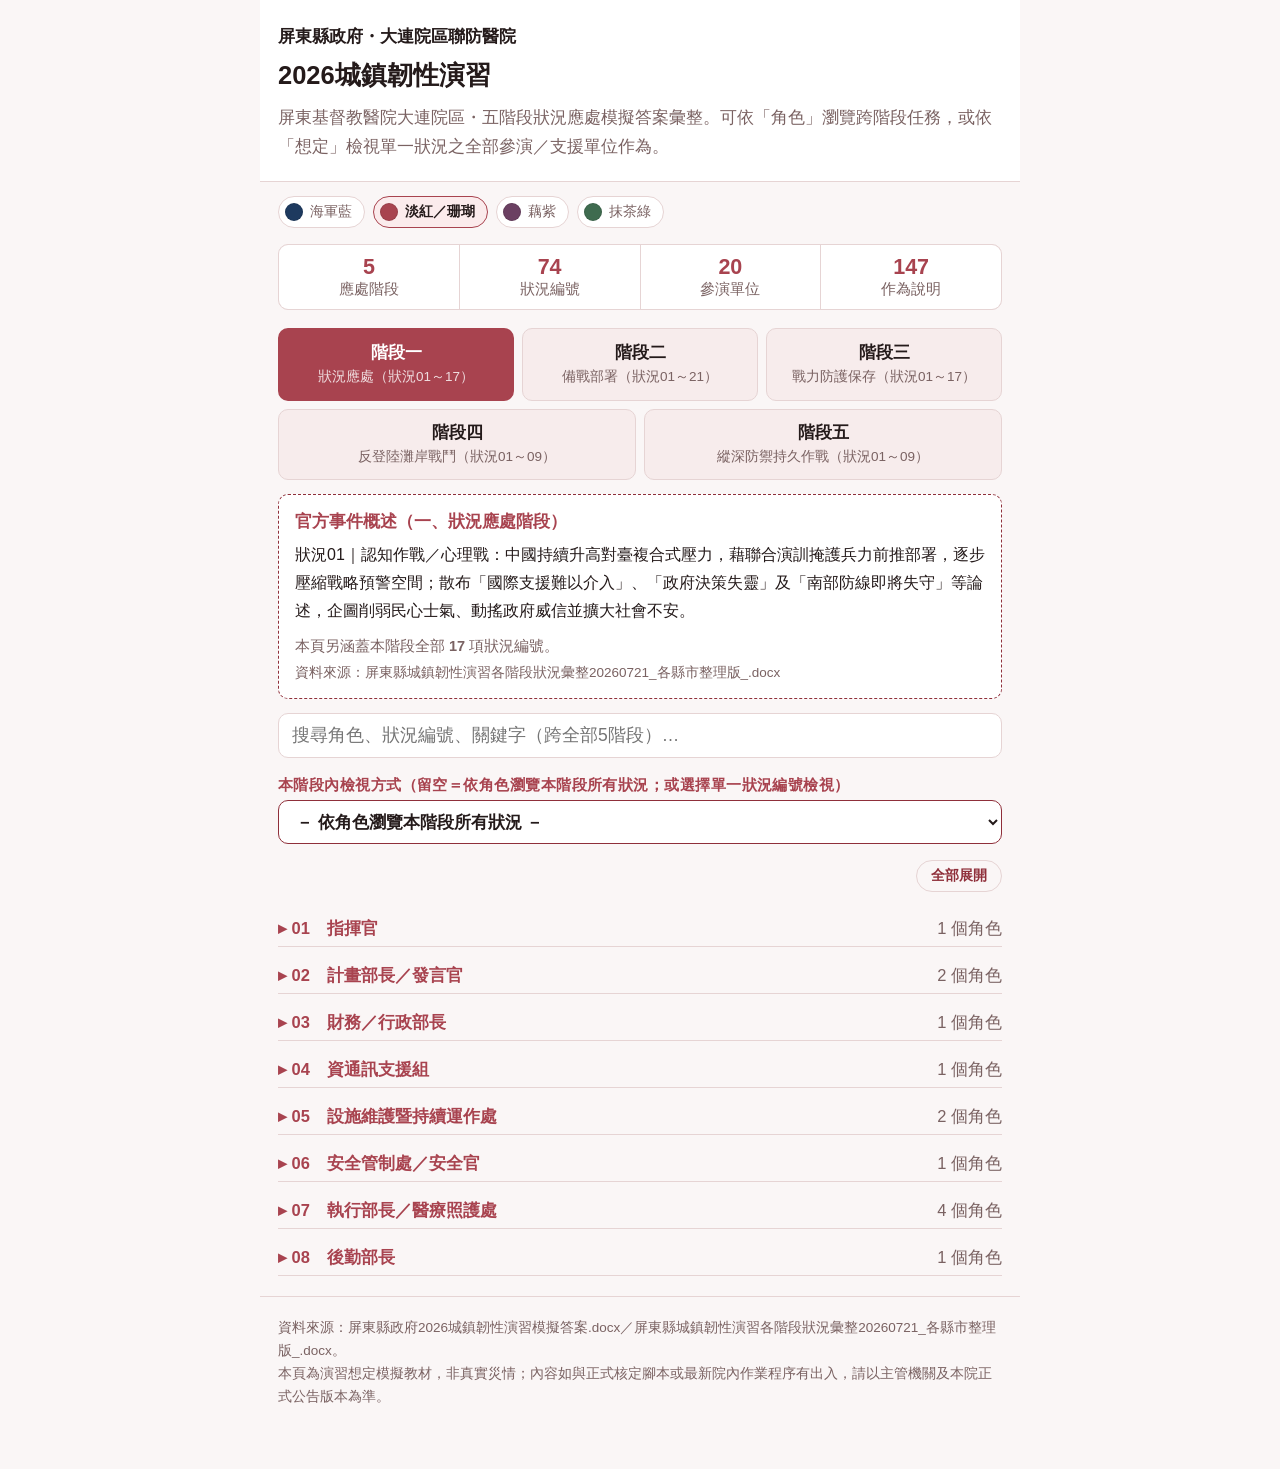
==== commit 4d93332c: "20260723AM" ====
--- a/urban_resilience_exercise/index.html
+++ b/urban_resilience_exercise/index.html
@@ -4,17 +4,40 @@
 <meta charset="UTF-8">
 <meta name="viewport" content="width=device-width, initial-scale=1.0">
 <meta name="color-scheme" content="only light">
-<meta name="theme-color" content="#f4f6fa">
+<meta name="theme-color" content="#faf6f6">
 <title>屏東縣政府2026城鎮韌性演習・屏基應變模擬知識庫</title>
 <style>
-  :root{
+  :root, [data-theme="rose"]{
+    --bg:#faf6f6; --panel:#ffffff; --panel-2:#f7ecec; --line:#e6d4d4;
+    --text:#241a1a; --text-dim:#7a6262;
+    --accent:#a8434f; --accent-dim:#8f2f3a; --accent-rgb:168,67,79; --danger:#8f2f3a; --chip-text:#ffffff;
+    --tint:#fbebec; --radius:10px;
+  }
+  [data-theme="navy"]{
     --bg:#f4f6fa; --panel:#ffffff; --panel-2:#eef2f8; --line:#d8dce4;
     --text:#15171e; --text-dim:#5b6472;
     --accent:#1e3a5f; --accent-dim:#2c4d75; --accent-rgb:30,58,95; --danger:#b0402f; --chip-text:#ffffff;
     --tint:#e9f1fa; --radius:10px;
   }
+  [data-theme="mauve"]{
+    --bg:#f8f5f8; --panel:#ffffff; --panel-2:#f2e9f1; --line:#ddd0dc;
+    --text:#221a22; --text-dim:#756474;
+    --accent:#6b4062; --accent-dim:#552f4d; --accent-rgb:107,64,98; --danger:#a1382c; --chip-text:#ffffff;
+    --tint:#f3e6f2; --radius:10px;
+  }
+  [data-theme="sage"]{
+    --bg:#f5f8f5; --panel:#ffffff; --panel-2:#eaf1ea; --line:#d4e0d4;
+    --text:#182018; --text-dim:#5e6e5e;
+    --accent:#3f6b4f; --accent-dim:#2e5039; --accent-rgb:63,107,79; --danger:#a1382c; --chip-text:#ffffff;
+    --tint:#e8f2ea; --radius:10px;
+  }
   *{box-sizing:border-box;}
-  html{background:var(--bg);color-scheme:only light;}
+  html{background:var(--bg);color-scheme:only light;transition:background-color .2s;}
+  .theme-picker{display:flex;gap:8px;padding:14px 18px 0;flex-wrap:wrap;}
+  .theme-swatch{display:flex;align-items:center;gap:7px;padding:6px 12px 6px 6px;background:var(--panel);
+    border:1.5px solid var(--line);border-radius:999px;cursor:pointer;font-size:13.5px;color:var(--text-dim);font-family:inherit;}
+  .theme-swatch .dot{width:18px;height:18px;border-radius:50%;background:var(--dotcolor);flex-shrink:0;border:1px solid rgba(0,0,0,.1);}
+  .theme-swatch.active{border-color:var(--accent);color:var(--text);font-weight:700;background:var(--tint);}
   body{margin:0;background:var(--bg);color:var(--text);min-height:100vh;
     font-family:"Noto Sans TC","PingFang TC","Microsoft JhengHei",sans-serif;
     -webkit-font-smoothing:antialiased;}
@@ -36,8 +59,9 @@
     border:1.5px solid var(--line);border-radius:var(--radius);color:var(--text-dim);cursor:pointer;font-family:inherit;text-align:center;}
   .stage-tabs button .tab-main{display:block;font-size:16.5px;font-weight:900;color:var(--text);margin-bottom:4px;}
   .stage-tabs button .tab-sub{display:block;font-size:13.5px;color:var(--text-dim);line-height:1.4;}
-  .stage-tabs button.active{background:var(--tint);border-color:var(--accent);border-width:2px;}
-  .stage-tabs button.active .tab-main{color:var(--accent);}
+  .stage-tabs button.active{background:var(--accent);border-color:var(--accent);border-width:2px;}
+  .stage-tabs button.active .tab-main{color:#ffffff;}
+  .stage-tabs button.active .tab-sub{color:rgba(255,255,255,.82);}
 
   .stage-desc{margin:0 18px 14px;padding:16px 16px;background:var(--panel);
     border:1.5px dashed var(--accent-dim);border-radius:var(--radius);}
@@ -47,9 +71,16 @@
   .stage-desc .official-source{font-size:13.5px;color:var(--text-dim);}
 
   .search-bar{padding:0 18px 10px;}
-  .search-bar input{width:100%;padding:11px 13px;background:var(--panel);border:1px solid var(--line);
+  .search-wrap{position:relative;}
+  .search-wrap input{width:100%;padding:11px 40px 11px 13px;background:var(--panel);border:1px solid var(--line);
     border-radius:var(--radius);color:var(--text);font-size:17.5px;font-family:inherit;}
-  .search-bar input:focus{outline:none;border-color:var(--accent-dim);}
+  .search-wrap input:focus{outline:none;border-color:var(--accent-dim);}
+  .search-clear{position:absolute;right:8px;top:50%;transform:translateY(-50%);
+    width:26px;height:26px;border:none;border-radius:50%;background:var(--line);color:var(--text-dim);
+    font-size:16px;line-height:1;cursor:pointer;display:flex;align-items:center;justify-content:center;padding:0;}
+  .search-clear:hover{background:var(--accent-dim);color:#fff;}
+  .search-meta{margin-top:8px;font-size:14px;color:var(--accent-dim);font-weight:700;}
+  mark.hl{background:#ffe58a;color:inherit;padding:0 1px;border-radius:2px;}
 
   .scenario-picker{padding:0 18px 16px;}
   .scenario-picker label{display:block;font-size:15px;font-weight:700;color:var(--accent);letter-spacing:.03em;margin-bottom:5px;}
@@ -65,11 +96,12 @@
   .scenario-banner .desc{font-size:16px;color:var(--text-dim);line-height:1.65;}
 
   .cat-head{font-size:16.5px;font-weight:900;color:var(--accent);margin:18px 0 8px;
-    padding-bottom:6px;border-bottom:1px solid var(--line);display:flex;justify-content:space-between;cursor:pointer;user-select:none;}
-  .cat-head .count{color:var(--text-dim);font-weight:400;}
+    padding-bottom:6px;border-bottom:1px solid var(--line);display:flex;justify-content:space-between;align-items:baseline;cursor:pointer;user-select:none;}
+  .cat-head .cat-name{text-align:left;}
+  .cat-head .count{color:var(--text-dim);font-weight:400;flex-shrink:0;padding-left:10px;}
   .cat.collapsed .roles{display:none;}
-  .cat-head::before{content:"▾ ";color:var(--accent);}
-  .cat.collapsed .cat-head::before{content:"▸ ";}
+  .cat-head .cat-name::before{content:"▾ ";color:var(--accent);}
+  .cat.collapsed .cat-head .cat-name::before{content:"▸ ";}
 
   .roles{display:flex;flex-direction:column;gap:8px;}
 
@@ -109,6 +141,10 @@
   .answer ul{margin:0 0 8px;padding-left:20px;}
   .answer li{margin-bottom:4px;}
 
+  .expand-all-row{padding:0 18px 8px;display:flex;justify-content:flex-end;}
+  #expandAllBtn{background:none;border:1px solid var(--line);border-radius:999px;padding:6px 14px;
+    font-size:14px;color:var(--accent-dim);cursor:pointer;font-family:inherit;font-weight:700;}
+  #expandAllBtn:hover{background:var(--tint);border-color:var(--accent-dim);}
   .no-match{padding:40px 18px;text-align:center;color:var(--text-dim);font-size:16.5px;display:none;}
   .footer-note{padding:20px 18px 0;font-size:13.5px;color:var(--text-dim);line-height:1.7;border-top:1px solid var(--line);margin-top:20px;}
 </style>
@@ -121,6 +157,8 @@
     <p>屏東基督教醫院大連院區・五階段狀況應處模擬答案彙整。可依「角色」瀏覽跨階段任務，或依「想定」檢視單一狀況之全部參演／支援單位作為。</p>
   </header>
 
+  <div class="theme-picker" id="themePicker"></div>
+
   <div class="stats">
     <div class="stat"><b>5</b><span>應處階段</span></div>
     <div class="stat"><b>74</b><span>狀況編號</span></div>
@@ -131,13 +169,20 @@
   <div class="stage-tabs" id="stageTabs"></div>
   <div class="stage-desc" id="stageDesc"></div>
 
-  <div class="search-bar"><input type="text" id="searchInput" placeholder="搜尋角色、狀況編號、關鍵字…"></div>
-
-  <div class="scenario-picker">
+  <div class="search-bar">
+    <div class="search-wrap">
+      <input type="text" id="searchInput" placeholder="搜尋角色、狀況編號、關鍵字（跨全部5階段）…">
+      <button type="button" id="searchClear" class="search-clear" style="display:none" aria-label="清除搜尋">×</button>
+    </div>
+    <div class="search-meta" id="searchMeta"></div>
+  </div>
+
+  <div class="scenario-picker" id="scenarioPicker">
     <label for="scenarioSelect">本階段內檢視方式（留空＝依角色瀏覽本階段所有狀況；或選擇單一狀況編號檢視）</label>
     <select id="scenarioSelect"><option value="">－ 依角色瀏覽本階段所有狀況 －</option></select>
   </div>
 
+  <div class="expand-all-row"><button type="button" id="expandAllBtn">全部展開</button></div>
   <div id="content"></div>
   <div class="no-match" id="noMatch">找不到符合的角色或狀況，請調整搜尋關鍵字。</div>
 
@@ -157,6 +202,10 @@
 
 const noMatchEl = document.getElementById('noMatch');
 const searchInput = document.getElementById('searchInput');
+const searchClearEl = document.getElementById('searchClear');
+const searchMetaEl = document.getElementById('searchMeta');
+const scenarioPickerEl = document.getElementById('scenarioPicker');
+const expandAllBtn = document.getElementById('expandAllBtn');
 
 const STAGE_SHORT = {
   '1': ['階段一', '狀況應處'],
@@ -187,6 +236,9 @@
     btn.addEventListener('click', ()=>{
       currentStage = k;
       currentScenario = '';
+      searchQuery = '';
+      searchInput.value = '';
+      searchClearEl.style.display = 'none';
       renderAll();
     });
     stageTabsEl.appendChild(btn);
@@ -220,6 +272,19 @@
 
 }
 
+function escapeRegex(s){ return s.replace(/[.*+?^${}()|[\]\\]/g, '\\$&'); }
+
+function highlightText(text, q){
+  if(!q || !text) return text;
+  const re = new RegExp('('+escapeRegex(q)+')', 'ig');
+  return String(text).replace(re, '<mark class="hl">$1</mark>');
+}
+
+function highlightHtml(html, q){
+  if(!q || !html) return html;
+  return html.split(/(<[^>]+>)/g).map(seg => seg.startsWith('<') ? seg : highlightText(seg, q)).join('');
+}
+
 function matchesSearch(role, entry, catName){
   if(!searchQuery) return true;
   const hay = (catName+' '+role+' '+entry.scenario_id+' '+entry.scenario_title+' '+entry.summary+' '+entry.detail+' '+entry.html).toLowerCase();
@@ -241,15 +306,18 @@
   </div>`;
 }
 
-function entryHtml(entry, showScenarioTag){
-  const tag = showScenarioTag ? `<span class="entry-tag">狀況${entry.scenario_id}</span>` : '';
+function entryHtml(entry, opts){
+  opts = opts || {};
+  const q = opts.query || '';
+  const tagText = opts.showStageTag ? `階段${entry.stage}・狀況${entry.scenario_id}` : (opts.showScenarioTag ? `狀況${entry.scenario_id}` : '');
+  const tag = tagText ? `<span class="entry-tag">${tagText}</span>` : '';
   const dt = entry.datetime ? `<span class="entry-dt">${entry.datetime}</span>` : '';
-  const summary = entry.summary ? `<div class="entry-summary">${entry.summary}</div>` : '';
-  const detail = entry.detail ? `<div class="entry-detail">▸ ${entry.detail}</div>` : '';
+  const summary = entry.summary ? `<div class="entry-summary">${highlightText(entry.summary, q)}</div>` : '';
+  const detail = entry.detail ? `<div class="entry-detail">▸ ${highlightText(entry.detail, q)}</div>` : '';
   return `<div class="entry">
-    <div class="entry-head">${tag}<span class="entry-title">${entry.scenario_title}</span>${dt}</div>
+    <div class="entry-head">${tag}<span class="entry-title">${highlightText(entry.scenario_title, q)}</span>${dt}</div>
     ${summary}${detail}
-    <div class="answer">${entry.html}</div>
+    <div class="answer">${highlightHtml(entry.html, q)}</div>
   </div>`;
 }
 
@@ -259,14 +327,12 @@
   DATA.categories.forEach(cat=>{
     const roles = cat.roles
       .map(r=>({role:r.role, entries: r.entries.filter(e=>String(e.stage)===String(currentStage))}))
-      .filter(r=>r.entries.length>0)
-      .map(r=>({role:r.role, entries: r.entries.filter(e=>matchesSearch(r.role,e,cat.name))}))
       .filter(r=>r.entries.length>0);
     if(roles.length===0) return;
     anyMatch = true;
     const catDiv = document.createElement('div');
-    catDiv.className = 'cat';
-    catDiv.innerHTML = `<div class="cat-head"><span>${cat.name}</span><span class="count">${roles.length} 個角色</span></div>`;
+    catDiv.className = 'cat collapsed';
+    catDiv.innerHTML = `<div class="cat-head"><span class="cat-name">${cat.name}</span><span class="count">${roles.length} 個角色</span></div>`;
     const rolesDiv = document.createElement('div');
     rolesDiv.className = 'roles';
     roles.forEach(r=>{
@@ -274,7 +340,7 @@
       roleDiv.className = 'role';
       const entriesHtml = r.entries
         .sort((a,b)=>a.scenario_id.localeCompare(b.scenario_id,'zh-Hant-u-kn-true'))
-        .map(e=>entryHtml(e, true)).join('');
+        .map(e=>entryHtml(e, {showScenarioTag:true})).join('');
       roleDiv.innerHTML = `
         <button class="role-head">
           <span class="role-name-wrap"><span class="role-name">${r.role}</span></span>
@@ -310,20 +376,18 @@
   DATA.categories.forEach(cat=>{
     const roles = cat.roles
       .map(r=>({role:r.role, entries: r.entries.filter(e=>String(e.stage)===String(currentStage) && e.scenario_id===currentScenario)}))
-      .filter(r=>r.entries.length>0)
-      .map(r=>({role:r.role, entries: r.entries.filter(e=>matchesSearch(r.role,e,cat.name))}))
       .filter(r=>r.entries.length>0);
     if(roles.length===0) return;
     anyMatch = true;
     const catDiv = document.createElement('div');
-    catDiv.className = 'cat';
-    catDiv.innerHTML = `<div class="cat-head"><span>${cat.name}</span><span class="count">${roles.length} 個角色</span></div>`;
+    catDiv.className = 'cat collapsed';
+    catDiv.innerHTML = `<div class="cat-head"><span class="cat-name">${cat.name}</span><span class="count">${roles.length} 個角色</span></div>`;
     const rolesDiv = document.createElement('div');
     rolesDiv.className = 'roles';
     roles.forEach(r=>{
       const roleDiv = document.createElement('div');
-      roleDiv.className = 'role open';
-      const entriesHtml = r.entries.map(e=>entryHtml(e, false)).join('');
+      roleDiv.className = 'role';
+      const entriesHtml = r.entries.map(e=>entryHtml(e, {showScenarioTag:false})).join('');
       roleDiv.innerHTML = `
         <button class="role-head">
           <span class="role-name-wrap"><span class="role-name">${r.role}</span></span>
@@ -342,12 +406,78 @@
   noMatchEl.style.display = anyMatch ? 'none' : 'block';
 }
 
+function renderSearchResults(){
+  contentEl.innerHTML = '';
+  const q = searchQuery;
+  let anyMatch = false;
+  let totalEntries = 0;
+  let totalRoles = 0;
+  const stagesHit = new Set();
+  DATA.categories.forEach(cat=>{
+    const roles = cat.roles
+      .map(r=>({role:r.role, entries: r.entries.filter(e=>matchesSearch(r.role,e,cat.name))}))
+      .filter(r=>r.entries.length>0);
+    if(roles.length===0) return;
+    anyMatch = true;
+    totalRoles += roles.length;
+    const catDiv = document.createElement('div');
+    catDiv.className = 'cat collapsed';
+    catDiv.innerHTML = `<div class="cat-head"><span class="cat-name">${highlightText(cat.name,q)}</span><span class="count">${roles.length} 個角色</span></div>`;
+    const rolesDiv = document.createElement('div');
+    rolesDiv.className = 'roles';
+    roles.forEach(r=>{
+      totalEntries += r.entries.length;
+      r.entries.forEach(e=>stagesHit.add(e.stage));
+      const roleDiv = document.createElement('div');
+      roleDiv.className = 'role';
+      const entriesHtml = r.entries
+        .sort((a,b)=> Number(a.stage)-Number(b.stage) || a.scenario_id.localeCompare(b.scenario_id,'zh-Hant-u-kn-true'))
+        .map(e=>entryHtml(e, {showStageTag:true, query:q})).join('');
+      roleDiv.innerHTML = `
+        <button class="role-head">
+          <span class="role-name-wrap"><span class="role-name">${highlightText(r.role,q)}</span></span>
+          <span class="role-count">${r.entries.length}</span>
+          <span class="chev">▾</span>
+        </button>
+        <div class="role-body"><div class="role-body-inner">${contactBoxHtml(r.role)}${entriesHtml}</div></div>`;
+      rolesDiv.appendChild(roleDiv);
+    });
+    catDiv.appendChild(rolesDiv);
+    contentEl.appendChild(catDiv);
+    catDiv.querySelector('.cat-head').addEventListener('click', ()=> catDiv.classList.toggle('collapsed'));
+  });
+  contentEl.querySelectorAll('.role-head').forEach(btn=>{
+    btn.addEventListener('click', ()=> btn.closest('.role').classList.toggle('open'));
+  });
+  noMatchEl.style.display = anyMatch ? 'none' : 'block';
+  searchMetaEl.textContent = anyMatch
+    ? `找到 ${totalEntries} 筆符合結果，共 ${totalRoles} 個角色、分布於 ${stagesHit.size} 個階段（可點擊下方項目查看，或改用階段頁籤離開搜尋）`
+    : '';
+}
+
 function renderAll(){
   renderStageTabs();
-  renderStageDesc();
-  renderScenarioSelect();
-  if(currentScenario){ renderByScenario(); } else { renderByRole(); }
-}
+  if(searchQuery){
+    stageDescEl.style.display = 'none';
+    scenarioPickerEl.style.display = 'none';
+    renderSearchResults();
+  } else {
+    stageDescEl.style.display = '';
+    scenarioPickerEl.style.display = '';
+    renderStageDesc();
+    renderScenarioSelect();
+    searchMetaEl.textContent = '';
+    if(currentScenario){ renderByScenario(); } else { renderByRole(); }
+  }
+  expandAllBtn.textContent = '全部展開';
+}
+
+expandAllBtn.addEventListener('click', ()=>{
+  const cats = document.querySelectorAll('.cat');
+  const anyCollapsed = Array.from(cats).some(c=>c.classList.contains('collapsed'));
+  cats.forEach(c=> c.classList.toggle('collapsed', !anyCollapsed));
+  expandAllBtn.textContent = anyCollapsed ? '全部收合' : '全部展開';
+});
 
 scenarioSelectEl.addEventListener('change', ()=>{
   currentScenario = scenarioSelectEl.value;
@@ -356,8 +486,44 @@
 
 searchInput.addEventListener('input', ()=>{
   searchQuery = searchInput.value.trim().toLowerCase();
-  if(currentScenario){ renderByScenario(); } else { renderByRole(); }
+  searchClearEl.style.display = searchQuery ? 'flex' : 'none';
+  renderAll();
 });
+
+searchClearEl.addEventListener('click', ()=>{
+  searchInput.value = '';
+  searchQuery = '';
+  searchClearEl.style.display = 'none';
+  renderAll();
+  searchInput.focus();
+});
+
+const THEMES = [
+  {id:'navy',  label:'海軍藍', dot:'#1e3a5f'},
+  {id:'rose',  label:'淡紅／珊瑚',     dot:'#a8434f'},
+  {id:'mauve', label:'藕紫',          dot:'#6b4062'},
+  {id:'sage',  label:'抹茶綠',        dot:'#3f6b4f'},
+];
+const themePickerEl = document.getElementById('themePicker');
+let currentTheme = 'rose';
+
+function renderThemePicker(){
+  themePickerEl.innerHTML = '';
+  THEMES.forEach(t=>{
+    const btn = document.createElement('button');
+    btn.type = 'button';
+    btn.className = 'theme-swatch' + (t.id===currentTheme ? ' active' : '');
+    btn.style.setProperty('--dotcolor', t.dot);
+    btn.innerHTML = `<span class="dot"></span>${t.label}`;
+    btn.addEventListener('click', ()=>{
+      currentTheme = t.id;
+      document.documentElement.setAttribute('data-theme', currentTheme);
+      renderThemePicker();
+    });
+    themePickerEl.appendChild(btn);
+  });
+}
+renderThemePicker();
 
 renderAll();
 </script>
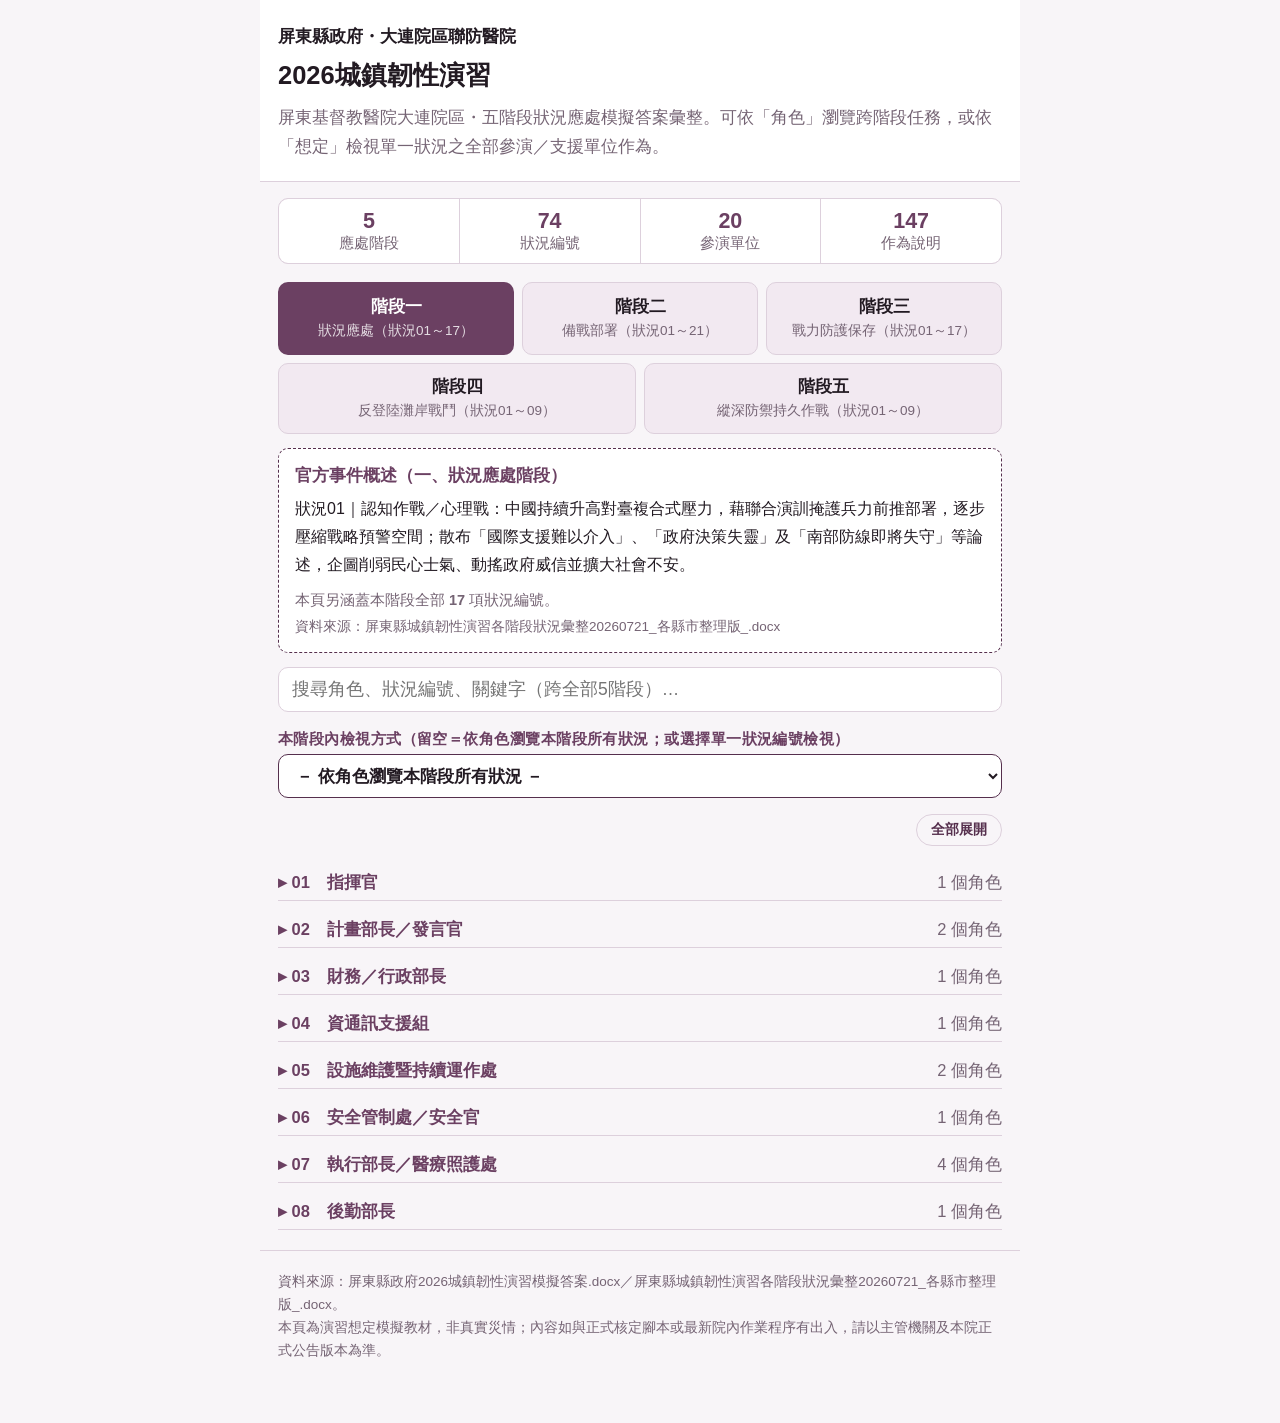
==== commit 366b9a34: "Add files via upload" ====
--- a/urban_resilience_exercise/index.html
+++ b/urban_resilience_exercise/index.html
@@ -4,40 +4,17 @@
 <meta charset="UTF-8">
 <meta name="viewport" content="width=device-width, initial-scale=1.0">
 <meta name="color-scheme" content="only light">
-<meta name="theme-color" content="#faf6f6">
+<meta name="theme-color" content="#f8f5f8">
 <title>屏東縣政府2026城鎮韌性演習・屏基應變模擬知識庫</title>
 <style>
-  :root, [data-theme="rose"]{
-    --bg:#faf6f6; --panel:#ffffff; --panel-2:#f7ecec; --line:#e6d4d4;
-    --text:#241a1a; --text-dim:#7a6262;
-    --accent:#a8434f; --accent-dim:#8f2f3a; --accent-rgb:168,67,79; --danger:#8f2f3a; --chip-text:#ffffff;
-    --tint:#fbebec; --radius:10px;
-  }
-  [data-theme="navy"]{
-    --bg:#f4f6fa; --panel:#ffffff; --panel-2:#eef2f8; --line:#d8dce4;
-    --text:#15171e; --text-dim:#5b6472;
-    --accent:#1e3a5f; --accent-dim:#2c4d75; --accent-rgb:30,58,95; --danger:#b0402f; --chip-text:#ffffff;
-    --tint:#e9f1fa; --radius:10px;
-  }
-  [data-theme="mauve"]{
+  :root{
     --bg:#f8f5f8; --panel:#ffffff; --panel-2:#f2e9f1; --line:#ddd0dc;
     --text:#221a22; --text-dim:#756474;
     --accent:#6b4062; --accent-dim:#552f4d; --accent-rgb:107,64,98; --danger:#a1382c; --chip-text:#ffffff;
     --tint:#f3e6f2; --radius:10px;
   }
-  [data-theme="sage"]{
-    --bg:#f5f8f5; --panel:#ffffff; --panel-2:#eaf1ea; --line:#d4e0d4;
-    --text:#182018; --text-dim:#5e6e5e;
-    --accent:#3f6b4f; --accent-dim:#2e5039; --accent-rgb:63,107,79; --danger:#a1382c; --chip-text:#ffffff;
-    --tint:#e8f2ea; --radius:10px;
-  }
   *{box-sizing:border-box;}
-  html{background:var(--bg);color-scheme:only light;transition:background-color .2s;}
-  .theme-picker{display:flex;gap:8px;padding:14px 18px 0;flex-wrap:wrap;}
-  .theme-swatch{display:flex;align-items:center;gap:7px;padding:6px 12px 6px 6px;background:var(--panel);
-    border:1.5px solid var(--line);border-radius:999px;cursor:pointer;font-size:13.5px;color:var(--text-dim);font-family:inherit;}
-  .theme-swatch .dot{width:18px;height:18px;border-radius:50%;background:var(--dotcolor);flex-shrink:0;border:1px solid rgba(0,0,0,.1);}
-  .theme-swatch.active{border-color:var(--accent);color:var(--text);font-weight:700;background:var(--tint);}
+  html{background:var(--bg);color-scheme:only light;}
   body{margin:0;background:var(--bg);color:var(--text);min-height:100vh;
     font-family:"Noto Sans TC","PingFang TC","Microsoft JhengHei",sans-serif;
     -webkit-font-smoothing:antialiased;}
@@ -157,8 +134,6 @@
     <p>屏東基督教醫院大連院區・五階段狀況應處模擬答案彙整。可依「角色」瀏覽跨階段任務，或依「想定」檢視單一狀況之全部參演／支援單位作為。</p>
   </header>
 
-  <div class="theme-picker" id="themePicker"></div>
-
   <div class="stats">
     <div class="stat"><b>5</b><span>應處階段</span></div>
     <div class="stat"><b>74</b><span>狀況編號</span></div>
@@ -193,7 +168,7 @@
 </div>
 
 <script>
-const DATA = {"stageNames": {"1": "一、狀況應處階段", "2": "二、備戰部署階段", "3": "三、戰力防護及保存階段", "4": "四、聯合反登陸、濱海打擊及灘岸戰鬥階段", "5": "五、縱深防禦暨持久作戰階段"}, "categories": [{"id": "cmd", "name": "01　指揮官", "roles": [{"role": "聯絡官", "entries": [{"stage": 2, "scenario_id": "01", "scenario_title": "軍事威脅升溫", "datetime": "8月7日 18:00", "summary": "中國東部戰區自福建、廣東沿海持續動員海、空及後勤部隊，逐步完成整備，並對臺南、高雄、屏東及臺東外海重要航道實施封控與威懾，同時配合心理戰傳達政治意志，南部地區安全情勢快速惡化。", "detail": "由醫療發展副院長萬樹人擔任，公務機簡碼60315", "html": "<p>當中國東部戰區自福建、廣東沿海持續動員兵力前推，並對臺灣南部（臺南、高雄、屏東及臺東）外海重要航道實施封控與威懾時，南部地區安全情勢快速惡化。聯絡官（萬樹人副院長，公務機簡碼60315；代理人為行政副院長黃雅芳，公務機簡碼61414）作為本院與外部機構（如屏東縣政府聯合應變指揮管制中心、地方衛生局、高屏區EOC、陸軍第四作戰區、國防部等）之唯一協調與通聯窗口，必須在接獲可能發生軍事衝突或管制命令之情資時，立即啟動應變。</p><p>聯絡官必須在 <strong>15分鐘內</strong>，利用本院部署之低軌衛星電話或專用加密通訊設備（PACE備援通訊架構），向屏東地區聯合應變管制中心（LJMOC）及衛生局執行<strong>「安全金鑰雙向反求證」</strong>。此查證程序能有效排除敵特電子戰、干擾與虛假宣傳之灰色地帶衝突，確認軍事威脅命令之真實性與確切應變時限。一旦核實情資屬實，聯絡官立即將情資以紙本及口頭覆誦方式親自呈交事故指揮官（劉思源副院長/ 代理人：施丞貴副院長，劉副公務機簡碼69086），並向地方衛生局通報本院正式進入 HICS戰時緊急應變狀態，隨時準備接收後送之傷病患。同時，聯絡官橫向對接轄區警察局（民和派出所，距本院1.9 公里，常態車程約 6 分鐘）及消防分隊（距本院 1.1 公里，常態車程約 3分鐘），請求預置警戒與緊急救護動線之交管支援，防範恐慌車流癱瘓大連路。</p>"}, {"stage": 2, "scenario_id": "04", "scenario_title": "民力協調", "datetime": "8月8日 16:00", "summary": "第四作戰區因動員演習需求，透過屏東縣「動員暨民力協調組」協請縣政府提供200組水泥紐澤西護欄，並協力運送至台17線雙園大橋屏東端、東港大橋及台1線枋寮段等指定地點，執行交通阻絕與防護部署。", "detail": "由醫療發展副院長萬樹人擔任，公務機簡碼60315", "html": "<p>第四作戰區協請縣府提供 200 組水泥紐澤西護欄執行台 17 線及台 1線之交通阻絕。聯絡官（萬樹人副院長，公務機簡碼60315）立即進駐縣府開設之「動員暨民力協調組」，作為軍、公、民醫療整合之核心通聯管道。聯絡官協助作戰區衛勤官精算本院因應交通管制與民力疏散之「救護車動線維持計畫」。</p><p>聯絡官向協調組提出申請：「第四作戰區於台17線雙園大橋及台1線枋寮段部署阻絕設施時，請務必保留一條寬度不小於<strong>3.5 公尺之緊急醫療救護通道</strong>，供本院及聯防責任醫院之救護車快速切入」。同時，聯絡官橫向對接轄區警察局與民防大隊，調派民防人員進駐本院大連路巷口，協助保全實施外圍交通管制，確保運送戰傷病人與物資補給之戰備專用道保持絕對暢通，防範民力動員中之車流阻塞。</p>"}, {"stage": 2, "scenario_id": "07", "scenario_title": "縣政府先期整備", "datetime": "8月8日 12:00", "summary": "因應整體情勢升高及可能衝擊民生與社會穩定之風險，屏東縣政府啟動先期整備，完成聯合應變指揮管制中心、各鄉鎮市應變中心及防災協作中心之功能編組，並盤點人力、物資、避難空間與關鍵資源。", "detail": "由醫療發展副院長萬樹人擔任，公務機簡碼60315", "html": "<p>屏東縣政府啟動先期整備，完成聯合應變指揮管制中心功能編組並盤點資源。本院聯絡官（萬樹人副院長，公務機簡碼60315）立即與縣府聯合應變中心建立雙向直通聯絡，將本院之平戰轉換量能納入縣府先期整備體系。</p><p>聯絡官向應變中心通報：「本院已依 HICS組織架構完成醫療照護、危害控制、安全管制、後勤資源及行政財務等功能編組，並完成大連院區<strong>635床核心量能盤點</strong>；備援地下醫療空間（約翰、馬可、馬太、路加、韓偉大樓B1）已完成預置布置，可於 24 小時內隨時啟用開設」。聯絡官確認與縣府防空避難組、社會處收容安置組之對接窗口，確保平戰轉換動員期之資源協調無縫。</p>"}, {"stage": 2, "scenario_id": "13", "scenario_title": "軍事動員與社會反應", "datetime": "8月9日", "summary": "國軍依計畫進入戰術區域實施戰備整備，戰甲砲車及部隊機動畫面經民眾拍攝與媒體即時報導，引發社會關注並放大戰爭風險認知；第四作戰區協請屏東縣政府啟動資訊應處機制，共同發布事實訊息以穩定民心。", "detail": "由醫療發展副院長萬樹人擔任，公務機簡碼60315", "html": "<p>聯絡官（萬樹人副院長，公務機簡碼60315）負責代表本院與第四作戰區、屏東縣警察局民和派出所建立直接聯通。聯絡官協調軍警單位：「為防範民眾因目睹部隊機動而在本院周邊大連路、瑞光路等節點發生驚慌推擠或交通事故，請警方立即派遣交警於瑞光路與莊敬街交叉口實施防空避難疏散引導與車流管制」。</p><p>同時，聯絡官橫向對接後備指揮部，協調進駐本院之民防隊伍與後備軍人（T-CERT支援人員）。引導民防同工預置於本院大連路大門及恩慈 D棟旁，主動對圍觀或驚慌之民眾發放本院「防空避難與降載就醫指南」紙本說帖，引導市民保持冷靜，配合軍民聯防，死守大連院區周邊之社會秩序與通道畅通。</p>"}, {"stage": 2, "scenario_id": "15", "scenario_title": "金融假訊息擠兌", "datetime": "8月9日 10:00", "summary": "社群平台散布「資金將遭凍結」、「金融系統不穩」及「特定族群提前轉移資產」等訊息，引發土地銀行屏東分行、第一銀行屏東分行及其他金融據點提領人潮；排隊與推擠造成民生路、中山路、廣東路等路段壅塞，影響救護與消防車輛通行。", "detail": "由醫療發展副院長萬樹人擔任，公務機簡碼60315", "html": "<p>聯絡官（萬樹人副院長，公務機簡碼60315）針對土銀、一銀屏東分行周邊擠兌排隊人群癱瘓本院主要救護車路線之想定，立即透過衛星專線，向屏東縣警察局（民和派出所，距本院1.9 公里）及交通警察隊發出緊急求援通報。聯絡官通報警方：「金融擠兌造成中山路、廣東路及民生路交通癱瘓，嚴重阻斷本院急重症救護車後送動線，請警方立即增派武裝交警，於該等路段之關鍵交叉口實施強行交管制、強勢驅離推擠車輛，並為本院救護車進行警車開道引導」。</p><p>通報後，<strong>警力約 6 分鐘內</strong> 可抵達關鍵節點實施物理引導。聯絡官並橫向與周邊聯防醫院（寶建、屏榮、安泰）對接，啟動跨院救護車動線變更，引導後送車輛避開癱瘓路段，改走替代備用安全路線（如繞行瑞光路），確保病患生命支持。</p>"}, {"stage": 2, "scenario_id": "17", "scenario_title": "銀行擠兌應處", "datetime": "8月9日 13:00", "summary": "受金融交易系統異常影響，臺灣銀行屏東分行出現民眾集中提領情形，造成現金調度與營運壓力；警方即時派遣警力進駐，執行人潮疏導、秩序維護、重要設施警戒及交通管制作業。", "detail": "由醫療發展副院長萬樹人擔任，公務機簡碼60315", "html": "<p>臺銀屏東分行爆發擠兌衝突，且武裝警察進駐。聯絡官（萬樹人副院長，公務機簡碼60315）立即透過定頻對講機及衛星電話，與屏東縣警察局民防組、交通警察隊及聯合應變中心（LJMOC）進行構聯。聯絡官向警方通報：「本院已啟動 HICS戰時一級警戒，臺銀周邊擠兌人群與警力衝突之交通管制，請務必配合將本院大連路60 號周邊 100 公尺內劃設為『醫療救護車專用安全路網緩衝區』」。</p><p>聯絡官請求警方於該緩衝區部署交警，禁止擠兌人群車輛駛入，優先保障本院救護車、消防車之迴轉空間。同時，聯絡官橫向與地方衛生局通報最新警戒狀態，掌握因銀行推擠可能產生之踩踏或暴力創傷傷患人數，協調急診（陳美錚護理長）加派檢傷人力、預留紅區床位，隨時準備救治後送之擠兌衝突傷患。</p>"}, {"stage": 3, "scenario_id": "01", "scenario_title": "軍事機動管制", "datetime": "", "summary": "第四作戰區聯合運輸指揮處協調屏東縣聯合應變指揮管制中心及交通控制中心，管制國道3號九如、長治、麟洛、竹田、崁頂及南州交流道，以及台88線萬丹端、台17線雙園大橋屏東端等節點，建立軍事機動優先通行機制。", "detail": "由醫療發展副院長萬樹人擔任，公務機簡碼60315", "html": "<p>當第四作戰區聯合運輸指揮處管制國道3號多處交流道、台88線萬丹端及台17線雙園大橋屏東端等交通節點時，屏東基督教醫院大連院區（大連路60號）面臨嚴重的聯外交通受阻與救護車、物資運補車隊受阻之雙重危機。聯絡官萬樹人副院長必須在接獲管制通報後<strong>15分鐘內</strong>，啟用低軌衛星電話或有線專線等 PACE備援通訊系統，向屏東縣聯合應變指揮管制中心（LJMOC）及交通控制中心執行「安全金鑰雙向反求證」。</p><p>在核實管制命令與軍事機動優先通行機制後，聯絡官代表本院與第四作戰區、警察局及交通交控中心建立直通協調管道。聯絡官必須強勢向LJMOC 提出<strong>「緊急醫療救護路權優先通行申請」</strong>，確保本院共 4輛救護車（其中 1 輛平時停放於路加大樓地下 1 樓，另 2輛停放於約翰大樓地下 1樓）、簽約之民間合作救護車及外購戰備物資車輛在出示 HICS簽發之「軍事管制區特殊通行證」後，能獲得軍警引導、警車開道並豁免管制，優先通行國道3號及關鍵幹道，以確保高屏聯防责任醫院間的急重症轉診與72 小時維生物資運補不中斷。</p><p>同時，聯絡官需將外部管制動態、預期物資延遲及救護車替代路由，每<strong>30分鐘</strong> 定時回報給事故指揮官劉思源副院長（公務機簡碼 69086）與計畫部長陳志文（簡碼69120），以利計畫部即時滾動修正事故行動計畫（IAP）之交通與後送專章，並在戰情面板上動態登錄最新聯外路網狀態。</p>"}, {"stage": 3, "scenario_id": "07", "scenario_title": "恆春半島設施疏散評估", "datetime": "", "summary": "第四作戰區情資研判，恆春半島重要能源、輸電及通信設施可能成為優先攻擊目標，建議疏散周邊非必要人員，必要運轉與安全維持人員依計畫留守；同時調整恆春、車城及枋山地區配售站與救濟站物資配置。", "detail": "由醫療發展副院長萬樹人擔任，公務機簡碼60315", "html": "<p>第四作戰區評估恆春半島設施可能遭襲，建議疏散非必要人員並調整配售物資。本院聯絡官（萬樹人副院長，公務機簡碼60315）立即與屏東縣政府聯合應變中心（LJMOC）、高屏區 EOC及國防部聯防窗口建立有線與低軌衛星之 PACE通訊對接。聯絡官主動向應變中心通報本院之先期整備狀態。</p><p>聯絡官向高屏區 EOC 提報：「本院急性一般病床 356 床、特殊病床 279床之戰備量能完整，B1避難醫療空間與臨時加護病房（23床）、臨時一般病房（36床）已預置就緒，本院與各聯防責任醫院（部屏、寶建、屏榮、安泰）已啟動相互支援協定」。聯絡官協調恆春、枋山地區之衛生所與醫療站，將非必要之慢性病臥床患者及一般住院病人，安全有序地下轉分流至本院或指定之安置區，並主動協調作戰區調配簽證救護車進行跨區接運，確保恆春半島疏散路網畅通。</p>"}, {"stage": 3, "scenario_id": "12", "scenario_title": "警察局遭無人機攻擊", "datetime": "", "summary": "屏東縣警察局民防管制中心及屏東、潮州、東港、枋寮、恆春等分局同步遭多波次無人機攻擊，致防情通報與防空警報發布功能部分中斷；執勤警力出現傷亡，影響現場應變、治安與交通管制能力。", "detail": "由醫療發展副院長萬樹人擔任，公務機簡碼60315", "html": "<p>縣警局民防管制中心及多處分局遭無人機攻擊，防防情與防空警報發布中斷，執勤警力傷亡，治安與交通管制能力嚴重受挫。本院聯絡官（萬樹人副院長，公務機簡碼60315；代理人為行政副院長黃雅芳，公務機簡碼61414）立即啟用低軌衛星電話或專用加密通訊 PACE系統，直接與國防部第四作戰區、陸軍衛勤部隊及屏東縣政府聯合應變中心（LJMOC）進行對接。</p><p>聯絡官向 LJMOC及衛生局發出緊急通報：「本院轄區分局遭襲、民防網絡部分受損，大連路周邊面臨交通與治安失守危機；本院已啟動HICS安全管制，請第四作戰區指派在地後備軍人或武裝民防隊伍進駐本院大連路巷口協助交管，維持救護車綠色生命通道」。聯絡官定時將本院安全狀態與收治能量上報中央，並隨時與高屏區 EOC協調，引導外部救護車輛避開癱瘓路段，改走替代備用安全路由，死守軍民聯防救護網絡。</p>"}, {"stage": 3, "scenario_id": "15", "scenario_title": "油品廠火災事故", "datetime": "", "summary": "屏南產業園區某油品儲運廠疑遭不明來源破壞，儲槽設施受損並引發火勢，造成油品外洩與濃煙；事故影響台1線枋寮段、周邊產業與工程物料供應，並對交通維修能量及民生物資配送體系造成壓力。", "detail": "由醫療發展副院長萬樹人擔任，公務機簡碼60315", "html": "<p>產業園區油品儲運廠遭破壞引發大火，油品外洩與濃煙影響台1線枋寮段及民生物資配送。聯絡官萬樹人副院長立即啟用低軌衛星電話或加密專線，與屏東縣政府聯合應變中心（LJMOC）、交通交控中心及消防局毒災隊建立直通聯絡。</p><p>聯絡官向 LJMOC提報：「本院台1線枋寮段之急重症救護車後送動線因油品火災而嚴重受阻，且空氣中出現有害濃煙，請交控中心立即為本院救護車車隊開闢台17線、縣道189線等平面『綠色救護專用避難通道』；請消防局派水車在大連路巷口待命支援，並請毒災隊提供枋寮園區外洩毒煙之風向與化學監測數據，確保本院前線除污與污水廠排放安全」。聯絡官將風向數據每 30 分鐘通報急診，做好化學灼傷與嗆傷病患收治整備。</p>"}, {"stage": 4, "scenario_id": "01", "scenario_title": "敵軍登陸作戰", "datetime": "", "summary": "敵軍於東港、林邊及枋寮沿海展開登陸作戰，企圖突破沿岸防線並沿台17線、台1線向縱深推進；另於佳冬及枋山沿海發現登陸船團接近，並結合無人機偵察、火力打擊與電子干擾策應，顯示有擴大登陸規模之態勢。", "detail": "由醫療發展副院長萬樹人擔任，公務機簡碼60315", "html": "<p><strong>1. 標準作業程序（SOP）與平戰轉換作為</strong>：當敵軍於東港、林邊及枋寮沿海展開登陸作戰，企圖沿台17線、台1線向縱深推進時，南部防線進入最嚴峻之交戰狀態。聯絡官萬樹人副院長（代理人：黃雅芳副院長，公務機簡碼61414）必須在接獲登陸戰火警報之<strong>15分鐘內</strong>，切換為以低軌衛星電話與定頻無線電為核心的 <strong>PACE備援通訊架構</strong>，與屏東地區聯合應變指揮管制中心（LJMOC）、高屏區 EOC建立雙向加密連線，並立即執行「安全金鑰雙向反求證」，確認戰區界線、空襲管制動態及道路封鎖資訊。為了保障本院急重症轉診與72小時維生物資之實體運補通道，聯絡官必須橫向聯絡陸軍第四作戰區衛勤官與轄區警察局（民和派出所，簡碼60315），強勢為本院領有 HICS 特殊通行證之 3輛救護車（其中1輛停放於路加大樓地下 1 樓，2輛停放於約翰大樓地下 1 樓）申請<strong>「軍事管制區救護車綠色優先路權」</strong>，防範救護車在轉運瀕死戰傷官兵或接運血袋時被軍事管制阻斷。同時，聯絡官每<strong>30分鐘</strong>彙整作戰區情資，將沿海登陸部隊前推速度與道路受損狀態以紙本抄錄方式呈交事故指揮官劉思源副院長（公務機簡碼69086），提供計畫部隨時修正事故行動計畫（IAP）之交通控制與病患接收專章。</p><p><strong>2. 確實數據與資源規劃</strong>： 聯絡官確認本院救護與運輸載具共計 <strong>16輛</strong>的戰備出勤狀態。這包括 3輛救護車（單波次極限載運15人），2輛輪椅車（單波次載運 12人），4輛中型巴士（單波次載運74人），以及 7輛廂型貨車；聯絡官將此車輛清冊與司機 24小時待命簡碼回報給LJMOC。聯絡官同時啟動與南部地區責任醫院（屏東榮總、屏東醫院、寶建醫院、東港安泰醫院）之「相互支援協定」，精算自東港、林邊後送之台17線沿線戰傷患者之分流收治量能。</p><p><strong>3. 指揮與管制（HICS 對接）</strong>： 聯絡官直接對接 HICS指揮中心，向狀況分析處（莊詩蘋督導長，簡碼65311）提供外部交通障礙與敵軍火線前推情資，確保戰情面板（https://ci-board.ptch.org.tw）即時更新「外部聯外道路通行燈號」（紅、黃、綠三色），防範後送救護車盲目駛入交戰交火管制區。</p>"}, {"stage": 4, "scenario_id": "07", "scenario_title": "收容與急救站衛生危機", "datetime": "", "summary": "東港臨海地區第1型急救站因戰線逼近撤離，出院後仍需照護之病人及醫護人力下轉至來義高中第2型急救站；因供水不穩、收容量快速增加及臨時儲水管理不當，出現群聚感染、環境衛生與情緒管理風險。", "detail": "由醫療發展副院長萬樹人擔任，公務機簡碼60315 / 代理人：黃雅芳副院長，公務機簡碼 61414", "html": "<p><strong>1. 標準作業程序（SOP）與平戰轉換作為</strong>：東港臨海地區第1型急救站因戰線逼近撤離，下轉至來義高中第2型急救站。由於收容量快速增加、供水不穩，該收容站爆發嚴重群聚感染與衛生危機。本院作為南部醫療韌性重鎮，聯絡官萬樹人副院長（代理人：黃雅芳副院長，公務機簡碼61414）立即啟動<strong>「戰時跨區域急救站衛生應變與醫療物資支援協調程序」</strong>。</p><p>聯絡官立即使用低軌衛星電話或有線專線等 PACE 備援通訊，橫向聯絡高屏區EOC、屏東縣聯合應變管制中心（LJMOC）及地方衛生局，向其通報：「本院已掌握來義高中第2型急救站爆發之群聚感染與環境衛生危機，本院已啟動HICS感控特別支援小組，隨時準備指派專業醫護攜帶消毒備品及抗生素前往來義高中執行實體現場衛生查核與流行病學阻斷指導」。聯絡官協調陸軍第四作戰區指派化學兵或民防隊伍進駐來義高中實施全面環境消殺，並積極調度本院備用車輛（如1輛中巴），運送大批乾洗手、漂白水與無水化學便器至該急救站，從源頭控制傳染源，維護南部聯防防線安全。</p><p><strong>2. 確實數據與資源規劃</strong>：聯絡官彙整來義高中下轉之病患名冊（多為出院後仍需照護之慢性病患，計有40人），與本院状况分析處對接。聯絡官與衛生局精算：本院可調配支援來義高中之專業感控護理師2名、急診醫師 1名、社工人員 1名；調撥本院地下戰備水井淨水 50桶（每桶 20L，共計 1,000 L）、化學便器袋 500個支援該站，並於本院 B1備用一般病房（共 36床） 預留5至10床，隨時接收由來義高中下轉之重症感染與脫水患者，死守聯防機制。</p><p><strong>3. 指揮與管制（HICS 對接）</strong>： 聯絡官萬樹人副院長每15分鐘將外部來義高中急救站之傷亡數據、感控缺口及收容狀態回報給事故指揮官劉思源（簡碼69086）與執行部長，保持完全同步。</p>"}, {"stage": 5, "scenario_id": "01", "scenario_title": "交通幹道遭打擊", "datetime": "", "summary": "敵軍為阻止國軍兵力機動，針對高屏縱深運輸要道實施火力打擊，高屏大橋、雙園大橋及台鐵高屏溪橋梁受損，並波及屏東產業園區部分化學儲槽，造成交通中斷與複合災害；救援車流壅塞，影響搶救與後勤運補。", "detail": "由醫療發展副院長萬樹人擔任，公務機簡碼60315", "html": "<p><strong>標準作業程序（SOP）與平戰轉換作為</strong>：當敵軍針對高屏縱深運輸要道實施火力打擊，造成高屏大橋、雙園大橋及台鐵高屏溪橋梁受損中斷，並波及屏東產業園區化學儲槽引發複合災害時，南部地區的聯外交通與補給動線面臨全面癱瘓的極限狀態。聯絡官萬樹人副院長（代理人：行政副院長黃雅芳，公務機簡碼61414）必須在接獲警報之 <strong>15 分鐘內</strong>，迅速在強固的 <strong>恩慈大樓 B1備援指揮中心</strong> 啟用衛星電話、VHF/UHF 定頻無線電對講機等 <strong>PACE備援通訊架構</strong>，向屏東地區聯合應變指揮管制中心（LJMOC）及高屏區 EOC進行「安全金鑰雙向反求證」以排除電子戰干擾，並即時獲取高屏溪兩岸便道、浮橋架設進度與產業園區毒氣擴散風向等第一手關鍵情資。</p><p>為確保本院生命線不因聯外道路斷絕而窒息，聯絡官必須立刻協調陸軍第四作戰區、警政及消防單位，為本院簽約物資車與救護車申請<strong>「縱深防禦階段緊急路權優先通行證」</strong>，確保車隊在軍事管制區內獲得優先放行與武裝護送。同時，聯絡官橫向與環境部毒災應變隊及地方消防局對接，掌握屏東產業園區外洩化學有害物質的種類（如無水氨或工業氯氣），評估本院大連院區（大連路60 號）是否處於下風處之擴散紅區。若確有毒氣逼近威脅，聯絡官需立即向指揮官劉思源副院長（公務機簡碼69086） 與執行部長陳志文呈報，建議啟動全院空調轉為內部循環及急診室前方「實體除污區（DecontaminationZone）」 之最高級防護整備。聯絡官每 <strong>30 分鐘</strong> 動態向狀況分析處 P2莊詩蘋督長（公務機簡碼 65311）提供高屏大橋與雙園大橋搶通替代路由地圖，以便計畫部即時修正事故行動計畫（IAP）。</p><p><strong>確實數據與資源規劃</strong>： 聯絡官確認本院現有列管之 <strong>16輛戰備運輸車輛</strong>（包含救護車 3 輛、輪椅車 2 輛、中型巴士 4 輛及廂型貨車7 輛）、司機與隨車醫護人員的名冊已全額完成簽證，並向 LJMOC提報本院可立刻支援高屏跨溪轉運之單波次最大後撤載運量為 <strong>101人</strong>（其中救護車 3 輛共承載 15 人、輪椅車 2 輛共承載 12 人、中型巴士 4輛共承載 74人）。聯絡官同時啟動與高雄榮總、屏東榮總及衛福部屏東醫院的「跨溪醫療聯防機制」，精算在橋梁中斷下，利用軍方臨時浮橋或備用平原便道進行跨溪重症病患接駁的黃金時間（目標控制在<strong>45 分鐘內</strong> 完成點對點交接），死守南部防線之救護網絡。</p><p><strong>指揮與管制（HICS 對接）</strong>： 聯絡官萬樹人副院長（簡碼 60315） 直接對接HICS指揮中心，向指揮官及計畫部長每日上午與下午兩次定時回報，確保本院之外部物資運補與病患跨區分流計畫與中央、地方政府及第四作戰區之衛勤管制保持高度步調一致。</p>"}, {"stage": 5, "scenario_id": "02", "scenario_title": "軍事機動支援", "datetime": "", "summary": "因多點交通阻斷，南部國軍增援與補給路線受影響；第四作戰區協調屏東縣聯合應變指揮管制中心執行道路搶通、橋梁安全評估及交通疏導，優先恢復軍事機動、醫療後送與後勤運補路線，並提供替代路線情資。", "detail": "由醫療發展副院長萬樹人擔任，公務機簡碼60315", "html": "<p><strong>標準作業程序（SOP）與平戰轉換作為</strong>：因應多點交通阻斷與南部國軍增援補給路線受阻，第四作戰區協調 LJMOC執行道路搶通及安全評估。本院聯絡官萬樹人副院長（公務機簡碼60315）必須立即進駐屏東縣政府開設之「動員暨民力協調組」，作為軍、公、民醫療整合與交管搶通之核心通聯管道。聯絡官的核心任務是將本院的<strong>「醫療後送生命通道優先級」</strong>強勢納入第四作戰區與工務段的搶通優先清單中。</p><p>聯絡官必須每 <strong>15 分鐘</strong> 向 LJMOC提報本院大連路、瑞光路、台3線及台24線等周邊核心救護動線之損毀與阻塞狀態，向作戰區工程兵、地方工務段提出請求：「請工務單位在搶通高屏縱深要道時，將本院瑞光路與莊敬街交叉口（距本院1.1 公里，車程 3 分鐘）列為『第一級醫療後送搶通優先路段』，並優先對本院周邊之民和橋等關鍵橋梁進行實體安全結構與防爆、防投毒評估，確保本院救護車能無阻礙地通行，接運大量由滩岸交戰前線後送之戰傷病患」。</p><p>同時，聯絡官積極協調地方警察局民防組，在交通疏導期間，指派 2名武裝警察及交通義警預置於本院急診通道兩端，協助保全人員阻絕無關之民間驚慌車流，強制將大連路劃設為「軍、警、消及救護簽證車輛專用綠色通道」，落實軍民聯防，死守後送生命線。</p><p><strong>確實數據與資源規劃</strong>：聯絡官彙整第四作戰區及工務段回傳之「道路搶通與便道承重數據」：確認台1線及台17線部分便道在搶通後，其承重限制是否高於本院中型巴士（共4 輛，單輛自重約 5 噸） 與 7 輛物資廂型貨車的滿載通行安全值。聯絡官將獲得的「最新安全搶通替代路由清單」以紙本形式抄錄，經雙人核對無誤後，即時派Runner（傳令兵）送往勤務組與急診照護組，供司機實施精準導引，確保重症病患跨溪或下轉之安全，防止盲目出車受阻。</p><p><strong>指揮與管制（HICS 對接）</strong>：聯絡官萬樹人副院長定時與事故指揮官劉思源（簡碼 69086）及安全官杜傳榮主任（簡碼 69170）對接，回報外部軍事機動搶通狀態與本院聯外道路之最新燈號。</p>"}, {"stage": 1, "scenario_id": "02", "scenario_title": "軍事威脅升溫", "datetime": "", "summary": "中國突宣布實施「破勢行動－2026A」，陸、海、空及火箭軍兵力於臺灣周邊海空域展開多向抵近與聯合戰備警巡，並劃設多處操演區；同時實施灰色地帶騷擾與準封鎖行動，臺海對峙態勢持續升高。", "detail": "由醫療發展副院長萬樹人擔任，公務機簡碼60315", "html": "<ul><li><strong>具體可行作為與標準作業程序（SOP）</strong>：    當中國突宣布實施「破勢行動－2026A」，於臺灣周邊海空域展開聯合戰備警巡並劃設多處操演區，臺海對峙態勢急劇升高時，本院面臨平戰轉換之關鍵時刻。聯絡官萬樹人副院長（公務機簡碼    60315；代理人為行政副院長黃雅芳，公務機簡碼 61414）必須在接獲情資之    <strong>15    分鐘內</strong>，啟用低軌衛星電話或專用加密通訊等備援通訊設備，向屏東地區聯合應變指揮管制中心（LJMOC）及地方衛生局執行<strong>「安全金鑰雙向反求證」</strong>，排除電子戰、虛假宣傳等灰色地帶干擾，確認軍事威脅之真實性、操演波次與預警時限。</li><li>在核實指令後，聯絡官代表本院與第四作戰區、高屏區 EOC    建立直通連線，正式通報本院啟動    HICS（醫院事故指揮系統）以及戰時一級整備。聯絡官協調轄區警察局（民和派出所，1.9公里，車程約    6 分鐘）及消防分隊（1.1公里，車程約 3    分鐘），請求警方派遣交通警力進駐大連路、瑞光路等周邊關鍵交控路口，實施實體路網管制，優先為本院救護車、血品運輸車及戰備物資車申請<strong>「軍事管制區特殊優先路權」</strong>，嚴防後送車隊與物資運補被恐慌車流癱瘓阻斷。聯絡官每    <strong>30 分鐘</strong>    以紙本抄錄與口頭覆誦方式，將威脅動態呈交指揮官劉思源（簡碼    69086），以便計畫部即時滾動修正事故行動計畫（IAP）。</li><li><strong>實際確實數據</strong>： 聯絡官彙整本院 <strong>16 輛戰備運輸載具</strong>（含救護車 3    輛、輪椅車 2 輛、中型巴士 4 輛、廂型貨車 7 輛）與司機通聯名冊，向    LJMOC    與衛生局完成申報簽證，確保本院可隨時支援第四作戰區之跨溪與縱深救護轉運。</li></ul>"}, {"stage": 1, "scenario_id": "04", "scenario_title": "軍事整備", "datetime": "", "summary": "國防部同步開設應變中心，運用情監偵系統強化全時預警監控，持續掌握敵情發展，並維持部隊適度戰備狀態，實施「立即備戰操演」。", "detail": "由醫療發展副院長萬樹人擔任，公務機簡碼60315", "html": "<ul><li><strong>具體可行作為與標準作業程序（SOP）</strong>：    國防部開設應變中心並實施「立即備戰操演」，國軍常、後備部隊依令進入戰術位置。聯絡官萬樹人副院長（公務機簡碼    60315）立即進駐縣府「動員暨民力協調組」窗口，作為軍、公、民醫療整合之唯一聯絡節點，將本院之醫療備戰規劃與國防部及第四作戰區之戰時衛勤管制計畫無縫對接。</li><li>聯絡官向作戰區衛勤官及縣府應變中心通報：「本院已依 HICS    組織架構完成醫療照護、設施運作、危害控制、安全管制、後勤資源及行政財務等功能編組，大連院區    635 床及 B1    地下替代醫療空間已完成預置，可隨時接收戰傷官兵與受災群眾」。</li><li>聯絡官橫向協調後備指揮部與民防大隊，確認當部隊機動通過大連路、瑞光路等重要交通節點時，請軍警單位務必保留一條寬度不小於    <strong>3.5    公尺之緊急醫療救護通道</strong>，供本院救護車快速切入，防範軍事整備車流與醫療後送動線發生實體衝突，確保生命運輸通道暢通。</li><li><strong>實際確實數據</strong>：    聯絡官通報第四作戰區：本院已與區域聯防醫院（寶建、屏榮、屏醫、高榮、安泰）簽訂「戰時相互支援協定」，可於    24 小時內協助分流收治輕中症患者，並向軍方申報本院可用之 <strong>3    輛簽證救護車</strong>，單波次最大重症後送量能為 <strong>15 人</strong>（含隨車醫護）。</li></ul>"}, {"stage": 1, "scenario_id": "12", "scenario_title": "化學災害應變", "datetime": "", "summary": "屏東縣政府接獲「屏東科技產業園區疑似無水氨外洩」通報後，立即開設災害應變中心，統合消防、環保、衛生、警政及園區管理單位進行應處，執行警戒、疏散、除污與醫療分流，防止災情擴大。", "detail": "由醫療發展副院長萬樹人擔任，公務機簡碼60315", "html": "<ul><li><strong>具體可行作為與標準作業程序（SOP）</strong>：    屏東縣政府開設災害應變中心，統合各單位應處疑似無水氨外洩複合災害。本院聯絡官萬樹人副院長（公務機簡碼    60315；代理人行政副院長黃雅芳，簡碼    61414）立即進駐縣府應變中心窗口，作為軍、公、民醫療整合與毒災應變之核心通聯管道。</li><li>聯絡官使用衛星電話或加密有線專線等 PACE    備援通訊，橫向聯絡環境部毒災應變隊、衛生局與消防局毒災隊，確認園區外洩無水氨的風向與化學監測數據，並向應變中心通報：「本院已依    HICS    啟動大量傷患及化災應變機制，急診已成功開設實體『臨時除污區（Decontamination    Zone）』與 START 快速檢傷」。</li><li>聯絡官請求衛生局與交控中心配合：「本院台 1 線與縣道 189    線之急重症救護車後送動線因毒煙飄散與車流壅塞而受阻，請警方及消防局在大連路、瑞光路等節點為本院救護車開闢『綠色化災救護避難通道』，並指派消防水車至本院急診前備命支援，確保後送動線安全」。</li><li><strong>實際確實數據</strong>： 聯絡官向高屏區 EOC 及衛生局申報本院可用之 <strong>3    輛簽證救護車</strong> 與隨車醫護名冊，精算後送 5    名重症無水氨中毒、呼吸窘迫傷患之跨院轉銜時間，確保在 12    小時內無縫調度，死守高屏醫療聯防機制。</li></ul>"}, {"stage": 1, "scenario_id": "17", "scenario_title": "中央整備啟動", "datetime": "", "summary": "中國於軍演期間刻意在臺灣周邊及本島多點製造局部衝突與擾亂事件，行政院邀集情資研判及相關分組主責機關召開應變整備會議，啟動先期整備事項，並要求各項應變措施與屏東縣政府同步運作。", "detail": "由醫療發展副院長萬樹人擔任，公務機簡碼60315", "html": "<ul><li><strong>具體可行作為與標準作業程序（SOP）</strong>：    中央整備啟動，行政院召開應變整備會議，啟動先期整備，並要求各項應變措施與屏東縣政府同步運作。聯絡官萬樹人副院長（公務機簡碼    60315；代理人行政副院長黃雅芳，簡碼    61414）立即啟用低軌衛星電話或專用加密有線專線等 PACE    備援通訊，與屏東縣政府聯合應變中心（LJMOC）、高屏區 EOC    及衛生局防情系統建立雙向加密連線。</li><li>聯絡官將本院完成之「醫療整備與降載進度、SWEAT-M    關鍵資源評估表」雙向核實，通報至衛生主管機關及第四作戰區。</li><li>聯絡官向中央 EOC 提報：「本院已依 HICS 開設實體指揮所，完成全院 635    床之量能盤點，降載 30% 目標已完成 100% 簽證；地下戰備水井（日產    1,958 噸）運轉良好，發電機組柴油可撐 77    小時，本院已啟動跨院相互支援協定，隨時配合中央進行南部防線之急重症轉診與戰備醫療物資調配，維持軍民聯防體系之高度暢通與完好」。</li><li><strong>實際確實數據</strong>： 聯絡官確認與高屏區 EOC 構聯之 PACE 通訊通道每    <strong>15 分鐘</strong>    自動執行一次握手協議測試，確認與外部主管機關之「紅區救護網絡」在通信中斷下依然保持    100% 數位連通。</li></ul>"}]}, {"role": "HICS指揮中心（事故指揮官）", "entries": [{"stage": 4, "scenario_id": "08", "scenario_title": "應變指揮中心受損", "datetime": "", "summary": "屏東縣聯合應變指揮管制中心遭無人機攻擊，建築物部分區域坍塌並起火，產生大量濃煙；研判指揮官及多名工作人員受困，傷亡不明，縣府立即啟動備援指揮所與跨區接替機制。", "detail": "事故指揮官由劉思源副院長擔任，簡碼69086 / 代理人：施丞貴副院長，簡碼 69181", "html": "<p><strong>1. 標準作業程序（SOP）與平戰轉換作為</strong>：當屏東縣聯合應變指揮管制中心（LJMOC）遭無人機直接攻擊坍塌起火，指揮官受困、防情通報與防空警報中斷，全縣防衛陷入失聯與癱瘓之最極端狀態時。本院作為國家關鍵基礎設施（醫療照護次領域）之重要節點，事故指揮官劉思源副院長立即啟動<strong>「指揮中樞垂直移轉、備援指揮所啟用與跨區醫療接替程序」</strong>。</p><p>指揮官立即下令：將本院HICS指揮中心自露天、脆弱的約翰大樓六樓簡報室，<strong>100%垂直遷移轉置至地下防空避難大本營「恩慈大樓 B1 會議室（或 B2指揮中心）」</strong>，此處具備最強固之結構混凝土防護力，能抵禦炸彈破片。指揮官隨即拍板「啟動平戰轉換跨區接替機制」：在LJMOC癱瘓期間，本院指揮中心自給自足，主動接管並執行高屏區急重症與戰傷後送之「地下微型戰地醫院」調配職責。指揮官指示聯絡官萬樹人副院長（簡碼60315）利用衛星電話直接與國防部第四作戰區、陸軍衛勤部隊建立構聯，接替外部已癱瘓之防情與救護調派通報鏈，死守南部防線。</p><p><strong>2. 確實數據與資源規劃</strong>：指揮官劉思源審查狀況分析處上報之全院自撐數據：</p><ul><li>急性一般一般病床 356床、特殊病床 279床（合計 635床）之佔床率降至    30%；</li><li>地下戰備水井（1,958噸/天）運轉正常，水質檢測安全；</li><li>備用發電機（2,800 kW）負載已卸除至 35%，核心大樓柴油可自撐    77小時連續供電。 指揮官拍板：本院主動在 B1    避難空間（約翰、馬可、馬太、路加、韓偉大樓 B1）    開設最大量能：臨時急診 19床、臨時開刀房 1間、臨時加護病房    23床、臨時一般病房    36床。將此最大收治量能數據透過衛星電話申報衛福部及南部各聯防醫院，隨時接納大批轉送病患。</li></ul><p><strong>3. 指揮與管制（HICS 對接）</strong>：指揮官直接向執行部長王建銘、後勤部長許慧莉、安全官杜傳榮下達「一級地下化戰備命令」，要求全院同工配戴防偽背心及臂章，嚴防特工物理滲透。</p>"}]}]}, {"id": "plan", "name": "02　計畫部長／發言官", "roles": [{"role": "計畫部狀況分析處", "entries": [{"stage": 2, "scenario_id": "01", "scenario_title": "軍事威脅升溫", "datetime": "8月7日 18:00", "summary": "中國東部戰區自福建、廣東沿海持續動員海、空及後勤部隊，逐步完成整備，並對臺南、高雄、屏東及臺東外海重要航道實施封控與威懾，同時配合心理戰傳達政治意志，南部地區安全情勢快速惡化。", "detail": "狀況分析小組長：蕭麗萍督導長，簡碼69272 / 莊詩蘋督導長，簡碼 65311", "html": "<p>計畫部部長（醫務部陳志文部長，公務機簡碼69120）在聽取聯絡官確證情報並經指揮官指示後，必須在 <strong>30 分鐘內</strong>召集會議，針對軍事威脅升高之情勢，為下一個執行週期制定並發布具體之「醫療整備與量能收縮事故行動計畫（IAP）」。計畫部轄下之狀況分析處（小組長：蕭麗萍督導長/ 莊詩蘋督導長）負責對應威脅情勢，於 <strong>30 分鐘內</strong>在應變中心（約翰大樓六樓簡報室，設有分機4617）架設「情報專區」與實體白板。</p><p>狀況分析處負責執行全院醫療量能之極限盤點。本院（大連院區）急性一般病床共<strong>356 床</strong>，特殊病床共 <strong>279 床</strong>（合計 <strong>635 床</strong>）。狀況分析處專責每<strong>2 小時</strong>定期向全院功能組追蹤佔床率。系統管理同工透過內網將數據登錄呈報至戰情面板（網址：<strong>https://ci-board.ptch.org.tw</strong>）；若遭遇斷網或網路受阻，狀況分析處立即改採人工手工抄錄與實體白板登記。狀況分析處精算可立即出院人數、可延後門診排程、以及ICU與開刀房之空床率，每日定時上報衛福部「緊急醫療管理系統」與衛生局，保留本院之急重症與戰傷收治量能。</p>"}, {"stage": 2, "scenario_id": "07", "scenario_title": "縣政府先期整備", "datetime": "8月8日 12:00", "summary": "因應整體情勢升高及可能衝擊民生與社會穩定之風險，屏東縣政府啟動先期整備，完成聯合應變指揮管制中心、各鄉鎮市應變中心及防災協作中心之功能編組，並盤點人力、物資、避難空間與關鍵資源。", "detail": "狀況分析小組長：蕭麗萍督導長，簡碼69272 / 莊詩蘋督導長，簡碼 65311", "html": "<p>計畫部狀況分析處（蕭麗萍督導長 /莊詩蘋督導長）負責彙整全院關鍵資源評估表（SWEAT-M），將本院之自撐數據情資，滾動更新並呈報縣府應變中心及衛生局。狀況分析處精算之關鍵自撐數據如下：</p><ul><li><strong>W - Water（水資源）</strong>：本院常規日用量 <strong>511.8 噸</strong>。自來水蓄水池    453.9 噸（可自撐 0.88 天）。若啟動地下戰備水井（日供水量 <strong>1,958    噸</strong>），可將自撐天數大幅提升至 <strong>3.82 天</strong>，優先死守血液透析每日所需    <strong>126 噸 RO 淨水</strong>。</li><li><strong>E - Energy（電能）</strong>：5 組緊急柴油發電機總容量 <strong>2,800    kW</strong>。在執行電氣負載卸除至 35%    以下之負載模式下，馬可／約翰大樓核心大樓<strong>可自撐連續發電 77    小時</strong>；路加、韓偉大樓備援發電 <strong>8.6 小時</strong>（需 12 小時內補油）。    上述精算數據將更新至戰情面板，作為指揮官決策與上報中央之鋼性基礎。</li></ul>"}, {"stage": 3, "scenario_id": "07", "scenario_title": "恆春半島設施疏散評估", "datetime": "", "summary": "第四作戰區情資研判，恆春半島重要能源、輸電及通信設施可能成為優先攻擊目標，建議疏散周邊非必要人員，必要運轉與安全維持人員依計畫留守；同時調整恆春、車城及枋山地區配售站與救濟站物資配置。", "detail": "狀況分析小組長：蕭麗萍督導長，簡碼69272 / 莊詩蘋督導長，簡碼 65311", "html": "<p>計畫部狀況分析處（蕭麗萍督導長 /莊詩蘋督導長）負責對應恆春半島疏散警報，動態調配全院之床位及醫護人力。狀況分析處每<strong>2 小時</strong> 追蹤各區之佔床率，將全院 635床之空床與可出院名冊即時更新至戰情面板（<strong>https://ci-board.ptch.org.tw</strong>）。</p><p>狀況分析處會同執行部醫療照護組長（徐禮平副部長），評估若恆春半島出現大批轉診病患，本院B1 備援醫療空間之「戰術功能擴編」：</p><ul><li><strong>約翰/馬可 B1 臨時急診區</strong>：預留 19 張急救床，並配置紅、黃、綠區。</li><li><strong>韓偉 B1 臨時 ICU</strong>：MRI室及通道預留 23 床。</li><li><strong>路加 B1 一般病房</strong>：停車場空地預留 36 床。    狀況分析處同工編製「恆春轉診病患收治清冊」，定時登錄衛福部「緊急醫療管理系統」，以便上級掌握南部醫療防禦韌性之最大餘量，提供指揮官最精準的調配決策。</li></ul>"}, {"stage": 4, "scenario_id": "01", "scenario_title": "敵軍登陸作戰", "datetime": "", "summary": "敵軍於東港、林邊及枋寮沿海展開登陸作戰，企圖突破沿岸防線並沿台17線、台1線向縱深推進；另於佳冬及枋山沿海發現登陸船團接近，並結合無人機偵察、火力打擊與電子干擾策應，顯示有擴大登陸規模之態勢。", "detail": "狀況分析小組長：蕭麗萍督導長，簡碼69272 / 莊詩蘋督導長，簡碼 65311", "html": "<p><strong>1. 標準作業程序（SOP）與平戰轉換作為</strong>：狀況分析處（小組長：蕭麗萍督導長 / 莊詩蘋督導長，簡碼 65311）在 HICS啟動後，立即在 <strong>30分鐘內</strong>於地下避難指揮所（約翰大樓六樓簡報室，設有分機 4617）架設「戰時醫療量能情報專區」與「實體戰情白板」。因應敵軍登陸與電子干擾，狀況分析處同工啟動「紙本與數位雙軌情報彙整機制」。在院內局域網路暢通時，透過「降載暨醫療量能戰情面板」（https://ci-board.ptch.org.tw）自動抓取HIS（醫療資訊系統）、NIS（護理系統）之臨床即時數據；若因網攻或電磁脈衝導致斷網，則立即指派佩戴<strong>紅色專屬臂章之傳令兵（Runner）</strong>，穿梭於 B1 臨時急診、B1 開刀房、ICU及各病房，手動抄錄臨床數據，每 <strong>2小時</strong>定期於實體白板上手寫更新，向指揮官提供最精確的決策情資。</p><p><strong>2. 確實數據與資源規劃</strong>： 狀況分析處精算全院 635床（急性一般一般病床356床、特殊病床 279床）之佔床率與空床數，執行強勢降載指標監控。狀況分析處嚴格盤點並登錄 SWEAT-M 關鍵資源評估數據：</p><ul><li><strong>W - Water（水資源）</strong>：常規耗用 511.8噸，自來水蓄水池 453.9    m³（可自撐    0.88天）。要求工務手動切換至醫慢大樓之<strong>地下戰備水井（日供水    1,958噸）</strong>，將自撐天數提升至    <strong>3.82天</strong>，優先確保血液透析（洗腎）每日 126噸    RO淨水與開刀房無菌刷手用水。</li><li><strong>E - Energy（電能）</strong>：5組緊急柴油發電機共 <strong>2,800 kW</strong>    狀態。精算在電氣負載卸除至 35%    模式下，馬可／約翰大樓可<strong>自撐連續發電    77小時</strong>；路加大樓及韓偉大樓可自撐 8.6小時（油箱 800 L）。</li><li><strong>M - Medical（醫療物資）</strong>：盤點 72小時核心維生藥品與備血庫存，將    RBC（紅血球）儲量（維持日用量加大量傷患預留量，維持高於警戒線 41    Units）每日動態登錄於面板。</li></ul><p><strong>3. 指揮與管制（HICS 對接）</strong>：狀況分析處與執行部醫療照護組長徐禮平副部長（公務機簡碼69231）密切構聯，隨時監控留院病患（30% 降載目標為107床住院患者）之疏散流向與後送交接狀態，並依「紅、黃、綠」三色燈號回報指揮官，作為啟動跨院轉診或申請外部資源調撥之依據。</p>"}, {"stage": 4, "scenario_id": "02", "scenario_title": "敵前沿疏散決策", "datetime": "", "summary": "第四作戰區通報屏東縣聯合應變指揮管制中心，研判東港、林邊、佳冬及枋寮之台17線以西沿海聚落為敵我交戰前沿，居民滯留將面臨高度生命危險並影響部隊行動，建議立即分區疏散至內陸安全地區。", "detail": "狀況分析小組長：蕭麗萍督導長，簡碼69272 / 莊詩蘋督導長，簡碼 65311", "html": "<p><strong>1. 標準作業程序（SOP）與平戰轉換作為</strong>：第四作戰區通報台17線以西沿海聚落為敵我交戰前沿，建議立即疏散至內陸。狀況分析處（蕭麗萍督導長/莊詩蘋督導長）立即啟動<strong>「交戰前沿病患與家屬緊急撤離與分流決策程序」</strong>。狀況分析處同工會同文件記錄處（吳瑞敏經理，簡碼69145），在 <strong>15分鐘內</strong>篩選出目前留院病患中，凡家屬或住址位於東港、林邊、佳冬、枋寮等台17線以西高風險管制區之病患名冊，編製「戰時高風險疏散對象追蹤表」。狀況分析處依據LJMOC指定之內陸安全收容點（高樹大新醫院、屏東榮總龍泉分院、高樹國中），規劃本院高風險家屬與病患之異地疏散路由。</p><p>狀況分析處會同後勤部，精算疏散此大批患者與隨行家屬所需之運輸載具與醫護人力配置配比，向指揮官呈報「預防性疏散事故行動計畫（IAP）臨時增補案」。在通訊受阻情境下，狀況分析處印製實體紙本撤離路線逃生指引地圖，由Runner（傳令兵）以徒步方式發放至各病房護理站與家屬安撫區，指導家屬配合分區疏散至安全內陸，嚴禁自行盲目往沿海管制區撤退。</p><p><strong>2. 確實數據與資源規劃</strong>： 狀況分析處評估大連院區在 30%降載目標下保留之 <strong>107床住院病患</strong>的即時撤離需求。經精算，其中屬於台17線沿線之病患家屬約佔25%（27床）。狀況分析處將這27床病患納入「最高優先疏散波次」，與後勤部勤務組調度中型巴士（共4輛，單波次極限載運 74人） 與3輛簽證救護車進行配對。狀況分析處登錄各撤離點之接收床位（高樹大新醫院預留30床、龍泉分院預留 20床、高樹國中收容所可安置50人），確保「床對床、人對車」之精準調配，不佔用稀缺的重症救護資源。</p><p><strong>3. 指揮與管制（HICS 對接）</strong>：狀況分析處直接與聯絡官萬樹人副院長（簡碼60315）對接，將本院預防性疏散名單及載具缺口回報至縣府聯合應變中心（LDCC），爭取軍方衛勤車隊及警察哨口交管協助。</p>"}, {"stage": 5, "scenario_id": "02", "scenario_title": "軍事機動支援", "datetime": "", "summary": "因多點交通阻斷，南部國軍增援與補給路線受影響；第四作戰區協調屏東縣聯合應變指揮管制中心執行道路搶通、橋梁安全評估及交通疏導，優先恢復軍事機動、醫療後送與後勤運補路線，並提供替代路線情資。", "detail": "狀況分析小組長：蕭麗萍督導長，簡碼69272 / 莊詩蘋督導長，簡碼 65311", "html": "<p><strong>標準作業程序（SOP）與平戰轉換作為</strong>：計畫部狀況分析處（狀況分析小組長蕭麗萍督導長，公務機簡碼69272；莊詩蘋督導長，公務機簡碼65311）在接獲道路搶通與橋梁安全評估之軍事情資後，必須在 <strong>15 分鐘內</strong>將情資轉換為全院可直接套用之戰術決策。狀況分析處同工在<strong>地下一樓備援指揮中心（恩慈大樓 B1）</strong>啟動「路網動態與關鍵資源雙軌彙整機制」。</p><p>狀況分析處在內網暢通時，利用「降載暨醫療量能戰情面板」（https://ci-board.ptch.org.tw）即時登錄外部道路通行狀態，供指揮官、執行部長及後勤部長做決策參考；若遭受資安攻擊或電磁干擾斷網，狀況分析處立即改採實體白板，指派Runner（傳令兵） 每 15分鐘手動更新一次，以紅、黃、綠三色實體磁鐵標記周邊聯外交流道與橋梁的安全等級（紅色：交戰管制禁行；黃色：承重受限、單向通車；綠色：安全暢通）。</p><p>狀況分析處每 <strong>2 小時</strong>追蹤並精算全院之「資源自撐極限與後送缺口數據」：包含可用空床數（佔床率以30%為目標）、備用血液儲量、發電機燃油消耗速率等。若評估本院大連院區自撐時間因交通阻斷即將低於48小時黃色警戒，狀況分析處立即撰擬「緊急外部資源請求單」，由聯絡官向高屏區EOC 請求軍方調撥，發揮「戰時情報大腦與決策雷達」之最大综整功效。</p><p><strong>確實數據與資源規劃</strong>： 狀況分析處精算全院 635 床（一般病床 356床、特殊病床 279 床）之降載狀態，確保保留至少 <strong>20%的可用加護病房與開刀房床位</strong>。狀況分析處對工務室上報之 SWEAT-M數據進行精算：本院在市電斷絕下，緊急發電機在 35%最低負載模式下，柴油存量可確保馬可／約翰大樓核心大樓<strong>自撐連續發電 77小時</strong>；地下戰備水井每日日供水量達 <strong>1,958 噸</strong>，在節流模式下可自撐<strong>3.82 天</strong>，水質檢測 pH 值與餘氯維持安全，確保醫療水電生命線絕對安全。</p><p><strong>指揮與管制（HICS 對接）</strong>： 狀況分析處小組長蕭麗萍（簡碼 69272）直接對接計畫部長陳志文（公務機簡碼69120），以紙本雙人雙簽核實後呈呈報指揮官，確保情報與戰略完全合拍。</p>"}, {"stage": 5, "scenario_id": "08", "scenario_title": "戰後穩定", "datetime": "", "summary": "國軍反擊作戰持續推進，屏東地區敵軍約2,000餘人棄械投降，由國軍依戰俘處理程序集中收容、清點識別及安全管制；戰場態勢逐步穩定，政府持續發布查證訊息，民心士氣與社會運作逐步回穩。", "detail": "由醫務部部長陳志文帶領狀況分析處，簡碼69120", "html": "<p><strong>標準作業程序（SOP）與平戰轉換作為</strong>：戰局逐步穩定，本院醫療核心功能必須安全有序地由「極限戰傷救治、大量傷病患處置、B1地下替代空間運作」之戰時狀態，平穩過渡轉換回「日常門診、住院、健檢及常規電子HIS 運作」之常態營運。計畫部部長（醫務部陳志文部長，公務機簡碼69120；代理人狀況分析處小組長莊詩蘋督導長，簡碼 65311）立即啟動<strong>「本院 HICS 事故指揮體系戰後復原、歸建與營運重建計畫」</strong>。</p><p>陳志文部長於恩慈 B1前進指揮所召開復原會議，召集狀況分析處與持續運作處，制定下一個執行週期之「營運重建與歸建事故行動計畫（IAP）」：</p><p>1.  *空間與資源歸建程序（歸建小組    P4）*：依據戰傷病患退潮速率，逐步縮編地下備援空間量能，手動清點地下    B1 開設之臨時急診、開刀房、ICU 之存量耗材。</p><p>2.  *不可搬運資產再盤點*：醫工組同工（林良哲主任）會同資訊室，對先前執行反資敵（Asset    Denial）處置、拆除關鍵晶片之 MRI核磁共振、移動式    X光機進行實體核對與晶片重新裝設、檢檢，填寫「資產復原與功能測試報告」，完成雙人手寫雙簽勾稽核實。</p><p>3.  *電子 HIS 與 LIS    系統逐步恢復*：資訊室網路同工在確認外部公網資安防範安全、DDoS    惡意流量清洗完畢後，手動重啟 HIS、NIS 伺服器，指導櫃檯同工將當機    Downtime    期間登記在實體「造冊簿」上之所有手工病歷、給藥、交叉配血與財務記帳單，有序補登錄至    HIS 電腦主機中，防範數據丟失。</p><p><strong>確實數據與資源規劃</strong>： 計畫部状况分析處精算：評估在院病患中，可從 B1備用一般病房（36床）及臨時 ICU（23床）搬遷回地面路加大樓與約翰大樓原常規病房之病患清單（計 40人），嚴格執行<strong>ISBAR 臨床班次交接</strong>，每班由主治醫師與護理長雙人雙簽。</p><p><strong>指揮與管制（HICS 對接）</strong>： 計畫部陳志文部長（簡碼 69120）彙整「戰後營運重建與歸建報告表」，雙人簽章核實後呈呈報事故指揮官，完成HICS 指揮之戰後轉折。</p>"}, {"stage": 1, "scenario_id": "02", "scenario_title": "軍事威脅升溫", "datetime": "", "summary": "中國突宣布實施「破勢行動－2026A」，陸、海、空及火箭軍兵力於臺灣周邊海空域展開多向抵近與聯合戰備警巡，並劃設多處操演區；同時實施灰色地帶騷擾與準封鎖行動，臺海對峙態勢持續升高。", "detail": "狀況分析小組長：蕭麗萍督導長，簡碼69272 / 莊詩蘋督導長，簡碼 65311", "html": "<ul><li><strong>具體可行作為與標準作業程序（SOP）</strong>：    計畫部部長（醫務部陳志文部長，公務機簡碼    69120）在接獲聯絡官情資並經指揮官指示後，必須在 <strong>30 分鐘內</strong>    制定第一個週期的「醫療整備與量能降載事故行動計畫（IAP）」。狀況分析小組長（蕭麗萍督導長，簡碼    69272；莊詩蘋督導長，簡碼    65311）立即在實體指揮所（約翰大樓六樓簡報室，分機    4617）架設<strong>「戰時醫療量能情報專區」與「實體戰情白板」</strong>。</li><li>狀況分析處每 <strong>2 小時</strong> 定期追蹤各普通病房及 ICU    之佔床率與空床數，並在內網暢通下，將數據即時登錄至戰情面板（網址：<strong>https://ci-board.ptch.org.tw</strong>）；若遭受網路攻擊或斷電，則立即派佩戴<strong>紅色專屬    Runner（傳令兵）臂章</strong>之同工，以手工抄錄、實體白板手寫更新之方式維持雙軌情資運作，向指揮官提供最精確的決策情資。状况分析處會同執行部，啟動「住院病患反向檢傷篩選流程」，精算出可立即出院或下轉之人數，做好將普通病房病人降載、騰出戰備創傷收治空間之先期整備。</li><li><strong>實際確實數據</strong>： 狀況分析處精算全院 <strong>635 床總量能</strong>（一般病床 356    床、特殊病床 279 床）之降載比例。擬定於 48    小時內將住院病患強勢降載至 <strong>30% 為目標（即保留至少 70% 約 444    床之戰備空床）</strong>，並盤點關鍵物資，每日定期上報衛福部「緊急醫療管理系統」及地方衛生局，死守急重症收治紅線。</li></ul>"}, {"stage": 1, "scenario_id": "17", "scenario_title": "中央整備啟動", "datetime": "", "summary": "中國於軍演期間刻意在臺灣周邊及本島多點製造局部衝突與擾亂事件，行政院邀集情資研判及相關分組主責機關召開應變整備會議，啟動先期整備事項，並要求各項應變措施與屏東縣政府同步運作。", "detail": "狀況分析小組長：蕭麗萍督導長，簡碼69272 / 莊詩蘋督導長，簡碼 65311", "html": "<ul><li><strong>具體可行作為與標準作業程序（SOP）</strong>：    計畫部部長（醫務部陳志文部長，公務機簡碼    69120）主持召開「中央整備同步與營運不中斷行動會議」。狀況分析小組長（蕭麗萍督導長，簡碼    69272；莊詩蘋督導長，簡碼    65311）立即在實體指揮所彙整全院關鍵資源評估表（SWEAT-M）之鋼性自撐數據。</li><li>状况分析處同工將數據動態呈現於獨立架設之戰情面板上（<strong>https://ci-board.ptch.org.tw</strong>），並每    <strong>2 小時</strong>    對臨床科別之降載進度實施剛性監控，確保全院住院病患降載、手術排程限縮等核心指標與中央應變整備進度完全同步。</li><li>状况分析處會同執行部長，編製實體「戰時醫療營運不中斷與功能區轉置計畫地圖」，為可能隨時爆發的實體空襲或登陸作戰做做好「B1    地下替代空間醫療重置」與「大後撤機制」之先期決策準備，死守南部戰地醫院救護之核心韌性。</li><li><strong>實際確實數據</strong>： 狀況分析處將本院    <strong>W（水）、E（電）、A（藥品/氧氣/血液）及 M（人力）</strong>    數據彙整呈報中央：自來水蓄水池與頂樓水塔容量 <strong>453.9 m³</strong>（0.88    天）；地下戰備水井日產水量 <strong>1,958 m³</strong>（3.82 天）；發電機（2,800    kW）柴油可撐 <strong>77 小時</strong>（Luke/Hanwei 8.6 小時）；O型 RBC    存量足夠自撐 72    小時以上。數據以紙本雙人手寫雙簽留痕核實，呈報指揮官劉思源完成狀況應處階段之最後簽證。</li></ul>"}]}, {"role": "公關發言組（資源發展中心）", "entries": [{"stage": 2, "scenario_id": "05", "scenario_title": "認知作戰／假訊息", "datetime": "8月8日", "summary": "屏東縣政府內部通訊群組轉傳媒體與社群運用公開航情、船舶追蹤程式所呈現之資訊，並據以研判臺灣周邊海空域情勢；惟內容未經完整查證即快速擴散與再解讀，形成片面推論，加劇民眾對安全情勢之不安。", "detail": "由發言官施丞貴副院長帶領資源發展中心，簡碼69181", "html": "<p>縣府內部群組轉傳未經查證之航情船舶資訊，形成片面推論，加劇民眾恐慌。發言人（施丞貴副院長，公務機簡碼69181；代理人黃雅芳副院長）立即啟動輿論防禦。由資源發展中心（杜環境師，分機3932 / 0929-140189）實施 <strong>24 小時戰時輿情監控</strong>，全面蒐集社群平台與LINE地方群組涉及本院「藥品中斷、大連院區停診、南部防線即將失守」之錯假謠言。</p><p>為防範洩密，發言人立即向全院 1,479名同工重申<strong>「單一官方發言原則」<strong>，嚴禁任何人私自向媒體發表評論或將院內備戰照片上傳至私人社群。公關組聯同計畫部，於1小時內撰擬權威新聞澄清稿發布，並於門診大廳與官網公告澄清。澄清貼文與公告一律使用固定模板，加置醫院官方Logo與浮水印，並於最顯眼處固定標註警語：</strong>「請勿轉傳未經證實之網路訊息，所有資訊請以屏東基督教醫院官方公告為準。」</strong>主動建立病患與大眾之信任。</p>"}, {"stage": 2, "scenario_id": "06", "scenario_title": "認知作戰／假訊息", "datetime": "8月8日", "summary": "敵對勢力運用社群平台、網路直播、新聞流量及AI生成影像，密集操作「南部已被放棄」、「政府錯判情勢拖入戰爭」、「沿海居民將無法撤離」等敘事，企圖干擾政治與作戰準備節奏，造成屏東地區民眾恐慌。", "detail": "由發言官施丞貴副院長帶領資源發展中心，簡碼69181", "html": "<p>境外敵對勢力運用網路直播與 AI生成影像，密集操作「南部已被放棄、沿海居民無法撤離」之敘事，造成屏東地區民眾集體恐慌。公關發言人（施丞貴副院長）立即主動出擊，對接地方政府應變指揮中心與衛生局，獲取南部地區責任醫院聯防之確實量能數據。</p><p>資源發展中心於 <strong>1 小時內</strong>發布實體澄清影片與對外澄清稿。影片中以實景呈現大連院區急診、加護病房照護常態，並附上發言官之說明音檔，以「鋼性Facts（事實）」粉碎 AI 變造影像。所有發布管道（官網、LINE官方帳號、實體海報）均強制嵌入具有防偽特徵之醫院徽章，並大字體標註警語：<strong>「請勿轉傳未經證實之網路訊息，所有資訊請以屏東基督教醫院官方公告為準。」</strong>迅速向社會大眾證實本院堅守崗位，全力守護高屏防線。</p>"}, {"stage": 2, "scenario_id": "13", "scenario_title": "軍事動員與社會反應", "datetime": "8月9日", "summary": "國軍依計畫進入戰術區域實施戰備整備，戰甲砲車及部隊機動畫面經民眾拍攝與媒體即時報導，引發社會關注並放大戰爭風險認知；第四作戰區協請屏東縣政府啟動資訊應處機制，共同發布事實訊息以穩定民心。", "detail": "由發言官施丞貴副院長帶領資源發展中心，簡碼69181", "html": "<p>國軍戰備整備部隊機動畫面經民眾拍攝，引發戰爭恐慌並放大風險。作戰區協請縣府與本院啟動資訊應處機制，共同發布事實訊息以穩定民心。發言官（施丞貴副院長）立即對接第四作戰區新聞官與縣府公關組。資源發展中心（杜環境師）於 <strong>1 小時內</strong>配合軍方及縣府，召開實體或發布定型化新聞稿。</p><p>公關組向大眾澄明：「國軍戰甲車機動為例行性之國防動員整備演練，請民眾切勿恐慌；本院配合演演練調整量能，急診及急重症照護維持正常運作，重要醫用物資正常供應，醫療秩序一切安全穩定」。澄清公告一律附加醫院 Logo浮水印，並固定標註警語：<strong>「請勿轉傳未經證實之網路訊息，所有資訊請以屏東基督教醫院官方公告為準。」</strong>迅速群發至各大新聞台與社群。</p>"}, {"stage": 2, "scenario_id": "18", "scenario_title": "認知作戰升溫", "datetime": "8月10日 12:00", "summary": "社群媒體流傳縣府官員與家屬優先撤離、重要物資已私下轉移等不實內容，並以截圖與短影音快速擴散，形塑權貴避險觀感，削弱民眾對政府信任，加劇恐慌並引發民眾質疑指揮體系運作。", "detail": "由發言官施丞貴副院長帶領資源發展中心，簡碼69181", "html": "<p>社群媒體流傳縣府官員優先撤退、物資私下轉移之短影音，削弱民眾對政府信任，質疑指揮體系。公關發言人（施丞貴副院長）立即啟動「認知戰阻斷與權威闢謠機制」。由資源發展中心（杜環境師，公務機簡碼 69181）實施 24 小時戰時輿情監控。</p><p>發言人會同計畫部長陳志文，於 <strong>1 小時內</strong>撰擬權威澄清稿與新聞聲明。向媒體與社群澄明：「本院依國家關鍵基礎設施醫院安全防護計畫，與縣府、衛福部保持高度協調；所有醫療儲備、战備物資（如柴油、水及管制藥品）均100% 妥善保存於院內 B1備援庫房中，死守於急診與臨時病房抢救生命，絕無私下轉移情事，指揮官與核心醫護均堅守火線」。澄清貼文與實體公告海報均附加醫院 Logo浮水印，加大字體固定標註：<strong>「請勿轉傳未經證實之網路訊息，所有資訊請以屏東基督教醫院官方公告為準。」</strong>迅速張貼於院區大廳，阻斷謠言發酵。</p>"}, {"stage": 3, "scenario_id": "02", "scenario_title": "醫療降載危機", "datetime": "", "summary": "屏東基督教醫院於緊急命令發布後啟動醫療營運降載，暫緩非緊急門診、健檢與部分選擇性手術，以保全急重症核心量能；惟部分民眾無法接受措施，現場出現大量詢問、抱怨及情緒失控，院內外人潮聚集並影響就醫動線。", "detail": "由發言官施丞貴副院長帶領資源發展中心，簡碼69181", "html": "<p>面對民眾因降載引發的情緒失控與輿論危機，發言官施丞貴副院長（代理人：行政副院長黃雅芳，公務機簡碼61414）立即召開公關應變會議。發言官重申<strong>「單一官方窗口發言原則」</strong>，嚴禁任何一線醫護、外包清潔或保安人員私自向抗議民眾或媒體發表評論，防範院內安全弱點外洩。</p><p>資源發展中心同工（杜環境師，分機 3932）必須在 <strong>1 小時內</strong>撰擬權威新聞澄清稿，向各大媒體及社群平台發布。澄清新聞稿與公告貼文一律使用固定新聞稿模板（附加醫院Logo 浮水印，載明發言人、聯絡窗口及電話 08-7368686 分機3932）。公關組派專人於門診大廳、掛號批價櫃檯及大連路大門處部署，張貼加大字體之實體「醫療降載與分流就醫澄清公告海報」，海報上固定標註警語：<strong>「請勿轉傳未經證實之網路訊息，所有資訊請以屏東基督教醫院官方公告為準。」</strong></p><p>公關組協同門診經理，主動向聚集群眾發放紙本降載說明與基層聯防門診分流指引，安撫現場抱怨民眾，並引導輕症患者至適當之基層醫療院所，以「Facts（事實）與透明資訊」消除社會恐慌與不信任。</p>"}, {"stage": 3, "scenario_id": "06", "scenario_title": "停水民眾搶購", "datetime": "", "summary": "受停水影響，民眾大量湧入超市、加水站搶購瓶裝水與儲水容器；社群流傳「全縣即將全面停水」及「水源污染」等不實訊息，放大恐慌情緒，造成排隊人潮、交通壅塞及民眾對政府供水能力之疑慮。", "detail": "由發言官施丞貴副院長帶領資源發展中心，簡碼69181", "html": "<p>屏東市發生間歇性停水，民眾瘋狂搶購瓶裝水，且社群媒體流傳「全縣即將全面停水、水源受污染」等假訊息，引發大量驚慌就醫與詢問。公關發言人（施丞貴副院長）立即啟動輿論防衛。公關同工（分機3932）與工務室主任曹宏益核實情資，掌握「本院已切換至地下戰備水井，水質檢測安全，供水及RO 洗腎用水 100% 運轉正常」之事實數據。</p><p>資源發展中心於 <strong>1 小時內</strong> 撰擬澄清新聞稿向媒體發布。澄清貼文、官方LINE、官方網站公告一律套用固定新聞稿模板（附加醫院 Logo浮水印，清楚載明發言人、聯絡人杜環境師及公務機簡碼 3932）。公關組印製實體澄清海報，加大字體固定標註：<strong>「請勿轉傳未經證實之網路訊息，所有資訊請以屏東基督教醫院官方公告為準。」</strong></p><p>海報張貼於門診大廳掛號台、急診入口、洗腎中心大門及各病房電梯口。以權威的事實數據，打擊認知作戰假訊息，引導民眾保持冷靜，避免驚慌民眾擠爆急診室。</p>"}, {"stage": 3, "scenario_id": "16", "scenario_title": "廣播電視遭入侵", "datetime": "", "summary": "屏東地區有線電視播出系統與廣播電台遭不明人士入侵，部分播出系統被控制並持續插入異常訊號，內容涉及重塑國家認同及兩岸政治秩序等高度政治訊息，與正常節目交錯播出，造成資訊混淆與地方輿情升溫。", "detail": "由發言官施丞貴副院長帶領資源發展中心，簡碼69181", "html": "<p>有線電視播出系統與電台遭入侵，控制播送重塑認同之異常政治訊號，造成社會資訊極度混淆與地方輿情升溫。為防範此認知戰動搖本院1,479名同工之防衛信念與在院病人信心，發言官施丞貴副院長立即啟動「認知戰阻斷與院內權威輿情發布機制」。</p><p>發言官向全院重申單一窗口發言原則。資源發展中心同工（杜環境師）於 <strong>1小時內</strong> 撰擬澄清與安定聲明。由於外部媒體及有線系統被控制，公關組切換為「內部獨立發布渠道」：利用本院獨立備援配電之<strong>全院廣播大聲公系統、院內有線電視牆、Team+公告及實體紙本澄清海報</strong>，每天定時向院內同工及病患播發<strong>「屏基醫療韌性狀態」說明</strong>。</p><p>以真實的降載數據與在院照護照片，重申「醫院備用電力供水充足、醫療團隊持續堅守崗位、救護車照常運作」，以事實打擊政治干擾，穩住院內防禦信心。</p>"}, {"stage": 3, "scenario_id": "17", "scenario_title": "民生物資謠言與抗議", "datetime": "", "summary": "網路流傳嬰兒奶粉等民生物資短缺及縣府囤積物資之謠言，屏東縣政府前出現民眾群聚抗議並要求發放物資；另於內埔、潮州、東港等地出現不明傳單，宣稱可憑單領取物資或兌換貨幣，誘發錯誤期待與群聚行為。", "detail": "由發言官施丞貴副院長帶領資源發展中心，簡碼69181", "html": "<p>網路流傳奶粉物資短缺及縣府囤積之謠言，縣府前出現抗議，且內埔、潮州、東港等地出現不明傳單誘發群聚。大批抗議民眾及企圖兌換之人群極易湧向本院。公關發言人（施丞貴副院長）立即啟動「認知戰反制與鋼性數據澄清SOP」。</p><p>資源發展中心與藥劑部、兒科主任橫向核實，掌握「本院新生兒加護病房（PNICU）與兒科配方奶粉、一般醫療耗材已外購儲備50 箱（約 600 罐），庫存充足、物資無虞」之鋼性事实數據。 發言官施丞貴於<strong>1 小時內</strong> 撰擬闢謠新聞澄清稿向社群及媒體發布。</p><p>公關組印製實體闢謠澄清海報，加大字體固定標註：<strong>「請勿轉傳未經證實之網路訊息，所有資訊請以屏東基督教醫院官方公告為準。」</strong>海報張貼於大門、急診、兒科門診、掛號櫃檯。以事實數據打擊謠言，引導民眾配合醫療管制，阻斷不實傳單之擴散。</p>"}, {"stage": 4, "scenario_id": "09", "scenario_title": "通信廣播設施摧毀", "datetime": "", "summary": "屏東地區主要廣播、無線電視及通信發射設施遭敵摧毀，造成大範圍訊號中斷、頻道停播與網路不穩；民眾無法正常接收新聞及官方訊息，資訊傳遞效能下降，不實訊息與社會不安進一步擴大。", "detail": "由發言官施丞貴副院長帶領資源發展中心，簡碼69181 / 代理人：黃雅芳副院長，簡碼 61414", "html": "<p><strong>1. 標準作業程序（SOP）與平戰轉換作為</strong>：屏東地區主要廣播、有線電視及通信設施遭敵摧毀，大範圍訊號中斷，民眾無法接收官方訊息，不實訊息與社會不安恐慌急劇擴大，本院極易面臨謠言衝擊門禁之危機。公關發言人（施丞貴副院長，公務機簡碼69181）立即啟動<strong>「資訊斷鏈狀態下之實體認知防線與闢謠澄清SOP」</strong>。公關發言人會同計畫部長與安全管制處，實施最嚴格之<strong>「單一官方窗口發言原則」</strong>，嚴禁任何醫護或同工私自向外界透露院內备戰photos 與安全弱點。</p><p>針對「通訊全斷、本院停診缺藥」等虛假輿情，資源發展中心（杜環境師，分機3932）改採<strong>「非電子內部獨立發布渠道」</strong>：利用本院獨立備援發配電之<strong>全院廣播大聲公系統、院內獨立有線電視牆系統</strong>，每天定時播發「屏基醫療韌性狀態報告」。公關人員迅速印製大量加大字體之實體「澄清不實停診海報」，海報上固定標註警語：<strong>「請勿轉傳未經證實之網路訊息，所有資訊請以屏東基督教醫院官方公告為準。」</strong>海報由 Runner 徒步張貼於大門口、急診、掛號櫃檯、發藥窗口及各樓電梯口，以Fact（事實）築起實體「認知防護牆」。</p><p><strong>2. 確實數據與資源規劃</strong>： 公關組（資源發展中心）與社工室對接，盤點在院1,479名同工 及住院家屬之詢答需求。公關人員印製500份實體「戰時就醫與醫療物資正常供應家屬說帖」，將其分發給各哨口保全及護理長。說帖中詳細列出：本院地下戰備水井（1,958噸/天）、發電機柴油儲量（連續77小時發電）、麻醉與急產救命藥物存量足夠72小時自撐之鋼性數據，全院同工的對外回答<strong>口徑「百分之百一致」</strong>，徹底阻斷外界恐慌滲透。</p><p><strong>3. 指揮與管制（HICS 對接）</strong>：施丞貴副院長直接向指揮官劉思源報告最新輿情。若媒體有採訪戰傷患者需求，公關組會同社工室實施一對一徵詢，簽署「病患肖像權使用同意書」，由接待人員全程陪同，嚴禁隨意拍攝受傷部位或屍體。</p>"}, {"stage": 5, "scenario_id": "07", "scenario_title": "社福及產業移工滯留", "datetime": "", "summary": "大量社福、農漁業及產業移工因雇主照護功能受限、工作場所受損或聯繫中斷，安置需求未能即時掌握，聚集於屏東、潮州及枋寮車站周邊，形成臨時滯留，衍生生活保障、語言溝通與秩序維持壓力。", "detail": "由發言官施丞貴副院長帶領資源發展中心，簡碼69181", "html": "<p><strong>標準作業程序（SOP）與平戰轉換作為</strong>：大量移工滯留車站並湧向本院，極易遭到境外敵對勢力利用，於網路流傳「屏東基督教醫院拒收外籍移工、醫院發生種族衝突、物資囤積不發」等AI生成假訊息，惡意形塑本院人道危機，削弱民眾信任。公關發言人（施丞貴副院長，公務機簡碼69181；代理人行政副院長黃雅芳，簡碼 61414）立即啟動<strong>「網路認知防禦、人道救援事實發布與媒體動線管制 SOP」</strong>。</p><p>發言官施丞貴重申<strong>「單一官方窗口發言原則」</strong>，嚴禁任何醫護或外包保安私自向媒體發表評論或將院內照片上傳社群。資源發展中心管理師杜環境（分機3932） 實施 <strong>24 小時戰時輿情監控</strong>：</p><p>1.  *撰擬權威闢謠聲明*：於 <strong>1 小時內</strong>    發布事實澄清稿及發言官說明影片，澄明：「本院秉持人道關懷，配合政府對滯留移工實施正常急診救治與物資安撫，急診在    Downtime Downtime 降級備援流程下正常收治，無人被拒，物資供應穩定」。</p><p>2.  *定型化闢謠海報實體部署*：公關組印製大量多國語言之闢謠澄清海報，附加醫院    Logo    浮水印，並於最顯眼處固定標註警語：<strong>「請勿轉傳未經證實之網路訊息，所有資訊請以屏東基督教醫院官方公告為準。」</strong>    海報實體張貼於掛號櫃檯、藥局發藥窗口及急診入口，導引輕症分流、穩住人心。</p><p><strong>確實數據與資源規劃</strong>： 公關發言人（施丞貴）於 <strong>韓偉大樓一樓</strong>設置實體「媒體採訪接待區」，嚴格管制媒體記者動線，嚴禁媒體任意闖入 B1地下醫療替代空間或對正在接受 PFA之移工及死傷者進行無端拍攝。若媒體有採訪需求，公關組會同社工室，徵得當事人或其駐台辦事處同意並簽署「病患肖像權使用同意書」後，由接待人員全程陪同方可採訪，死守社會信任防禦線。</p><p><strong>指揮與管制（HICS 對接）</strong>： 發言官施丞貴（簡碼 69181）隨時向事故指揮官劉思源（簡碼 69086） 報告最新輿情動態與事實發布成果。</p>"}, {"stage": 5, "scenario_id": "08", "scenario_title": "戰後穩定", "datetime": "", "summary": "國軍反擊作戰持續推進，屏東地區敵軍約2,000餘人棄械投降，由國軍依戰俘處理程序集中收容、清點識別及安全管制；戰場態勢逐步穩定，政府持續發布查證訊息，民心士氣與社會運作逐步回穩。", "detail": "由發言官施丞貴副院長帶領資源發展中心，簡碼69181", "html": "<p><strong>標準作業程序（SOP）與平戰轉換作為</strong>：國軍反擊作戰持續推進，屏東地區敵軍約 2,000餘人棄械投降，戰場態勢逐步穩定，政府發布查證訊息，民心士氣與社會運作逐步回穩，但本院仍極易面臨「戰後復原、特工破壞、停診謠言與人心重建」之關鍵輿論危機。公關發言官施丞貴副院長（代理人：行政副院長黃雅芳，公務機簡碼61414）立即啟動<strong>「戰場態勢回穩、營運功能恢復與社會信心重建計畫」</strong>。</p><p>資源發展中心杜環境師（分機 3932） 實施 24小時輿情監控。發言人會同計畫部長陳志文，於 <strong>1 小時內</strong>撰擬權威新聞發布稿與復原公告：</p><p>1.  *發布營運正常化報告*：向大眾宣告：「本院大連院區安全無虞、備用水電儲備完好，正逐步從    Downtime 紙本手工程序轉入電子 HIS    系統備援運行，急門診與急重症照護、洗腎中心將逐步恢復常態，藥品衛材充足，請民眾安心就醫」。</p><p>2.  *澄清海報與官網更新*：於本院官方網站、LINE    官方帳號群發最新就醫指南，並於院內批價、發藥櫃檯張貼全新之「復原開診海報」，海報上固定標註：<strong>「請勿轉傳未經證實之網路訊息，所有資訊請以屏東基督教醫院官方公告為準。」</strong>    以權威、透明的Facts（事實）穩住社會大眾就醫信心。</p><p><strong>確實數據與資源規劃</strong>： 公關組會同人資組，針對參與持久戰、堅守 B1地下替代空間、實施 A-B班 12小時強制輪替之核心醫護與同工，編製「戰時勇士榜與影像紀錄特輯」，每日定時於院內有線電視牆、廣播大聲公系統進行播發。</p><p><strong>指揮與管制（HICS 對接）</strong>： 公關發言官施丞貴（簡碼 69181）隨時與指揮官劉思源（簡碼 69086）及執行部長對接，回報最新社會輿情與媒體正面報導反饋。</p>"}, {"stage": 1, "scenario_id": "01", "scenario_title": "認知作戰／心理戰", "datetime": "", "summary": "中國持續升高對臺複合式壓力，藉聯合演訓掩護兵力前推部署，逐步壓縮戰略預警空間；散布「國際支援難以介入」、「政府決策失靈」及「南部防線即將失守」等論述，企圖削弱民心士氣、動搖政府威信並擴大社會不安。", "detail": "由發言官施丞貴副院長帶領資源發展中心，簡碼69181", "html": "<ul><li><strong>具體可行作為與標準作業程序（SOP）</strong>：    當中國持續升高複合式壓力，並於網路社群及媒體散布「國際支援難以介入」、「政府決策失靈」及「南部防線即將失守」等虛假論述，企圖瓦解前線軍民士氣時，公關發言組（發言官施丞貴副院長，公務機簡碼    69181；代理人黃雅芳副院長，簡碼 61414）必須在 <strong>30 分鐘內</strong>    啟動防禦機制。發言官立即向全院 1,479    名同工重申<strong>「單一官方窗口發言原則」</strong>，嚴禁任何一線臨床醫護、工務、保全及清潔人員私自對外發表評論或在私人    LINE 群組及社群平台（如    Facebook、Threads）轉傳未經證實之備戰照片，防止院內防護弱點與敏感醫療整備數據外洩。</li><li>資源發展中心管理師杜環境（分機 3932）立即進駐 HICS    地下指揮所，開啟<strong>「輿情 24    小時戰時監控系統」</strong>，密集鎖定主流媒體、SNG    連線、網路新聞、爆料公社及地方社群。一旦偵測到針對本院之不實停診、關閉或物資斷供之謠言，發言組必須在    <strong>1 小時內</strong> 撰擬權威澄清稿。</li><li>澄清新聞稿與實體海報一律套用本院「定型化防偽模板」，海報內必須加置本院    Logo    浮水印，並於版面最顯眼處以加大字體固定標註警語：<strong>「請勿轉傳未經證實之網路訊息，所有資訊請以屏東基督教醫院官方公告為準。」</strong>    所有澄清稿均須經指揮官劉思源副院長（簡碼    69086）手寫簽章核可後，方得群發至各大媒體及院內 Team+    系統，並主動於大連院區門診大廳有線電視牆、官網及實體佈告欄進行同步播發，構築起鋼性「認知防禦線」。</li><li><strong>實際確實數據</strong>： 發言組針對全院 <strong>1,479 名在勤員工</strong> 實施 Team+    與簡訊群發，澄清率目標達到 <strong>100%    覆蓋</strong>。每日上午與下午定時發布「屏基醫療韌性狀態報告」，具體公開本院核心醫療量能（<strong>635    床總床位</strong>，含一般病床 356 床與特殊病床 279    床）運作一切正常，以理性、鋼性的數據粉碎虛假輿情，穩定院內醫護與社會大眾防衛信心。</li></ul>"}, {"stage": 1, "scenario_id": "05", "scenario_title": "動員整備", "datetime": "", "summary": "屏東縣後備指揮部協調縣政府消防、警政及相關局處進駐，開設「動員暨民力協調組」實施演練；同時轄內常、後備部隊依令進入戰術位置，預置支援地方應變及後續作戰所需人力與資源。惟資訊未即時對外說明，造成部分單位及民眾誤解，並遭外部認知作戰放大疑慮。", "detail": "由發言官施丞貴副院長帶領資源發展中心，簡碼69181", "html": "<ul><li><strong>具體可行作為與標準作業程序（SOP）</strong>：    屏東後備指揮部與縣府開設「動員暨民力協調組」演練，轄內部隊進入戰術位置。因動員整備資訊未即時對外說明，造成民眾誤解，並遭敵對勢力於網路社群及媒體擴大認知作戰、渲染「政府隱匿軍事衝突、屏基即將停診避難」之不實輿情。公關發言人（施丞貴副院長，公務機簡碼    69181）必須立即主動出擊，啟動<strong>「動員整備闢謠與權威發布    SOP」</strong>。</li><li>資源發展中心同工（杜環境，分機 3932）在 <strong>1 小時內</strong>    對接地方政府與後備指揮部新聞官，獲取確實數據，撰擬權威新聞澄清稿向各大媒體及社群平台發布。</li><li>闢謠澄清海報與官網公告一律使用固定模板，附加醫院 Logo    浮水印，並固定標註警語：<strong>「請勿轉傳未經證實之網路訊息，所有資訊請以屏東基督教醫院官方公告為準。」</strong>    海報由 Runner    徒步張貼於大門口、急診掛號台、各病房電梯口，澄清「醫院並未關閉，急診與急重症照護照常運作，軍民動員整備旨在提升全社會防禦韌性」之    Facts（事實），迅速安定在院病人、家屬與社會大眾之恐慌情緒。</li><li><strong>實際確實數據</strong>： 發言組會同人資組，向全院 <strong>1,479 名同工</strong>    及在院住院患者家屬發送 Team+ 及官方 LINE 通報，澄清覆蓋率達    <strong>100%</strong>。發言人指出本院與軍方、地方政府同步運作，維持備戰常態，呼籲民眾勿轉傳任何未經證實之短影音或傳單。</li></ul>"}, {"stage": 1, "scenario_id": "06", "scenario_title": "網路攻擊／資訊安全", "datetime": "", "summary": "屏東縣政府對外資訊服務系統中斷，縣府全球資訊網並遭網頁置換，影響即時發布應變、疏散及協同作戰資訊；相關畫面經媒體與社群反覆轉載後，進一步擴大輿情波動。", "detail": "由發言官施丞貴副院長帶領資源發展中心，簡碼69181", "html": "<ul><li><strong>具體可行作為與標準作業程序（SOP）</strong>：    縣府官網遭置換的畫面經媒體及社群反覆轉載，引發群眾對「政府指揮癱瘓、本院亦遭網攻停診」之恐慌性傳播，大批驚慌民眾企圖衝入本院搶藥或查詢。發言官施丞貴副院長（代理人黃雅芳副院長，公務機簡碼    61414）立即啟動<strong>「資安事件輿情澄清與媒體管制 SOP」</strong>。</li><li>資源發展中心杜環境（分機 3932）在 <strong>1 小時內</strong>    對接資訊室，掌握「本院對外主動隔離網路、內部 HIS 及急診運作 100%    正常安全」之鋼性 Facts（事實）。</li><li>發言組迅速發布新聞稿及實體公告海報，一律附加醫院 Logo    浮水印並固定標註警語：<strong>「請勿轉傳未經證實之網路訊息，所有資訊請以屏東基督教醫院官方公告為準。」</strong>    海報實體部署於掛號大廳、急診哨口。</li><li>發言官於韓偉大樓 1    樓設置實體「媒體採訪接待區」，嚴格管制媒體記者動線，嚴禁記者任意闖入機房或臨床區域拍攝。若有採訪需求，公關組會同社工室實施一對一徵詢，簽署「病患肖像權使用同意書」，由接待人員全程陪同，死守社會信任防禦線。</li><li><strong>實際確實數據</strong>： 發言組透過 Team+ 系統向全院 <strong>1,479 名同工</strong>    發送統一的「資安應變與澄清說帖」，指導一線櫃檯與病房同工，面對家屬詢問時，對外回答口徑百分之百一致，徹底杜絕謠言滋生。</li></ul>"}, {"stage": 1, "scenario_id": "09", "scenario_title": "認知作戰／假訊息", "datetime": "", "summary": "網路社群大量流傳中國領導人對臺談話內容，並同步散布「臺灣已遭封鎖」、「屏東能源與民生物資即將斷供」及「政府應變失能」等不實訊息，透過認知作戰操作擾動民眾預期，製造社會不安。", "detail": "由發言官施丞貴副院長帶領資源發展中心，簡碼69181", "html": "<ul><li><strong>具體可行作為與標準作業程序（SOP）</strong>：    網路社群大量散布中國領導人對臺談話及「臺灣已遭封鎖」、「屏東能源與民生物資即將斷供、政府應變失能」等錯假訊息，企圖製造本院就醫民眾的大範圍恐慌與擠兌藥物、物資風潮。公關發言人（施丞貴副院長，公務機簡碼    69181；代理人黃雅芳副院長，簡碼    61414）立即啟動<strong>「不實輿情澄清與防偽權威發布 SOP」</strong>。</li><li>資源發展中心同工（杜環境，分機 3932）實施 24    小時戰時輿情監控，與工務室、藥劑部及資材組橫向核實，掌握本院「戰備柴油可撐    77 小時、地下戰備水井日產 1,958 噸、備用藥品物資高於 72    小時自撐量」之鋼性自撐數據。</li><li>發言組在 <strong>1 小時內</strong>    撰擬澄清新聞稿向媒體發布，並印製實體「澄清物資充足與醫療正常公告海報」。海報一律使用本院防偽模板，附加醫院    Logo    浮水印，並固定標註警語：<strong>「請勿轉傳未經證實之網路訊息，所有資訊請以屏東基督教醫院官方公告為準。」</strong>    海報張貼於門診大廳、急診大門口、批掛櫃檯及藥局發藥窗口，主動澄清、粉碎不實謠言，維護醫療秩序。</li><li><strong>實際確實數據</strong>： 發言組會同人資組，向全院 <strong>1,479 名同工</strong>    及在院住院患者家屬發送 Team+ 及官方 LINE 通報，澄清覆載率達    <strong>100%</strong>。發言人指出本院重要藥品及耗材庫存充足、水電自撐正常，呼籲民眾依處方正常領藥、切勿盲目囤藥。</li></ul>"}, {"stage": 1, "scenario_id": "14", "scenario_title": "假訊息攻擊醫療", "datetime": "", "summary": "網路流傳屏東科技產業園區化學物質外洩、屏東基督教醫院受資安攻擊及醫療院所大停電等事件，並散布「疑似人為蓄意破壞」、「敵對勢力已滲透醫療系統」等未經證實訊息，經媒體與社群放大後，影響醫療運作與社會信心。", "detail": "由發言官施丞貴副院長帶領資源發展中心，簡碼69181", "html": "<ul><li><strong>具體可行作為與標準作業程序（SOP）</strong>：    網路流傳屏東科技產業園區化學物質外洩、屏東基督教醫院受資安攻擊及大停電等事件，散布「疑似人為蓄意破壞、敵對勢力滲透醫療系統」等不實假訊息。此錯假訊息嚴重動搖社會大眾就醫信心，甚至造成院內同工之防衛信念動搖與家屬集體恐慌。公關發言人（施丞貴副院長，公務機簡碼    69181；代理人黃雅芳副院長，簡碼    61414）立即啟動<strong>「認知戰反制與鋼性數據闢謠澄清 SOP」</strong>。</li><li>資源發展中心同工（杜環境，分機 3932）實施 24    小時戰時輿情監控，與工務室、藥劑部及資材組橫向核實，掌握本院「戰備柴油可撐    77 小時、地下戰備水井日產 1,958 噸、備用藥品物資高於 72    小時自撐量」之鋼性自撐數據。</li><li>發言組在 <strong>1 小時內</strong>    撰擬澄清新聞稿向媒體發布，並印製實體「澄清物資充足與醫療正常公告海報」。海報一律使用本院防偽模板，附加醫院    Logo    浮水印，並固定標註警語：<strong>「請勿轉傳未經證實之網路訊息，所有資訊請以屏東基督教醫院官方公告為準。」</strong>    海報張貼於門診大廳、急診大門口、批掛櫃檯及藥局發藥窗口，主動澄清、粉碎不實謠言，維護醫療秩序。</li><li><strong>實際確實數據</strong>： 發言組透過 Team+ 系統向全院 <strong>1,479 名同工</strong>    發送統一的「資安應變與澄清說帖」，指導一線櫃檯與病房同工，面對家屬詢問時，對外回答口徑百分之百一致，徹底杜絕謠言滋生。</li></ul>"}, {"stage": 1, "scenario_id": "16", "scenario_title": "假訊息持續擴散", "datetime": "", "summary": "網路持續流傳化學物質外洩、醫院資安受攻擊及大規模停電等事件，並以剪輯影像及AI生成內容渲染「政府隱匿災情」、「醫院拒收病人」等說法，持續影響醫療秩序與民眾就醫信心。", "detail": "由發言官施丞貴副院長帶領資源發展中心，簡碼69181", "html": "<ul><li><strong>具體可行作為與標準作業程序（SOP）</strong>：    網路持續流傳化災外洩、大停電及網攻，並以剪輯影像與 AI    生成內容渲染「政府隱匿災情、醫院拒收病人」等說法，持續衝擊醫療秩序。發言官施丞貴副院長（公務機簡碼    69181；代理人黃雅芳副院長，簡碼 61414）立即啟動<strong>「AI    認知戰澄清與實體闢謠防線 SOP」</strong>。</li><li>資源發展中心同工（杜環境，分機    3932）與急診主任、住院組核實，掌握本院「急診未曾中斷、START    分流秩序良好、化災患者 100% 正常收治、床位資源充足」之鋼性 Facts    數據。</li><li>發言組在 <strong>1 小時內</strong>    發布澄清短影音，拍攝急診正常運作之實景實時畫面，以鋼性 facts    粉碎剪輯影像。</li><li>公關組印製實體「澄清拒收病人不實訊息公告海報」，海報一律附加醫院    Logo    浮水印，並固定標註警語：<strong>「請勿轉傳未經證實之網路訊息，所有資訊請以屏東基督教醫院官方公告為準。」</strong>    張貼於大門口、掛號櫃檯、發藥窗口。</li><li>發言官於韓偉大樓 1    樓設置實體「媒體採訪接待區」，嚴格管制媒體記者動線，嚴禁記者任意闖入機房或臨床區域拍攝。若有採訪需求，公關組會同社工室實施一對一誠意徵詢，簽署「病患肖像權使用同意書」，由接待人員全程陪同，死守社會信任防禦線。</li><li><strong>實際確實數據</strong>： 發言組透過 Team+ 系統向全院 <strong>1,479 名同工</strong>    發送統一的「資安應變與澄清說帖」，指導一線櫃檯與病房同工，面對家屬詢問時，對外回答口徑百分之百一致，徹底杜絕謠言滋生。</li></ul>"}]}]}, {"id": "fin", "name": "03　財務／行政部長", "roles": [{"role": "財務／行政部會計組", "entries": [{"stage": 2, "scenario_id": "03", "scenario_title": "軍事動員演習", "datetime": "8月8日 12:00", "summary": "因應敵情發展，屏東地區國軍常備及後備部隊奉令實施「動員演習」，依計畫進入戰術位置並進行兵力、裝備整備與戰場經營；惟部分未完成簽證之物資（如阻絕器材、工程材料及偽裝資材）出現缺口，縣府協調民間通路緊急採購及調度現貨，並由第四作戰區統籌分配。", "detail": "由會計室主任李華敏帶領，分機24", "html": "<p>動員演習情勢緊急，且外部供應鏈出現缺口。會計室主任（李華敏，代理人為管理部部長張隆鐘）立即依戰時行政授權，啟動<strong>「戰時特別預算與經費調度程序」</strong>。全面凍結承平時期繁瑣的行政結報與非緊急採購審核，將預算百分之百專款專用於動員防衛與緊急撤移。會計人員在恩慈大樓一樓或HICS 指揮所旁設立「臨時行政財務中心」。</p><p>會計組同工協同採購組，針對隨動員調撥之大批高價醫療儀器、昂貴藥品（如第一至三級管制麻醉藥品）及備用血袋，進行現場資產核對，填寫實體的「財產轉移紀錄」，執行<strong>雙人雙簽財務勾稽</strong>。這項程序能確保在混亂大動員期間，高價資產權屬完整、帳物相符，落實反資敵與戰時行政合規。</p>"}, {"stage": 3, "scenario_id": "03a", "scenario_title": "動員物資延遲", "datetime": "", "summary": "原定報到之在地營造廠商重型機具（挖土機7部、裝載機5部及傾卸卡車10部）未於時限內抵達指定地點或徵集場；因部分機具仍在外地，且受高屏主要幹道壅塞與交通管制影響，無法如期轉運，致動員進度延滯。", "detail": "由會計室主任李華敏帶領，分機24", "html": "<p>物資動員與重型機具延遲，極易導致本院防衛工程受阻。會計室主任（李華敏，代理人為管理部部長張隆鐘）立即進駐恩慈大樓B1臨時前進指揮所，啟動<strong>「戰時特別預算與特別支付授權」</strong>。會計組召開緊急會議，下達最高財務裁決：「全面凍結常規結報，全院資金百分之百專款專用於撤離與關鍵基礎設施防護緊急採購，豁免繁瑣審核程序，採取手工記帳、事後追溯審計」。</p><p>會計組同工在無網狀態下，改用實體紙本簽收簿、手工開立特別派令與支票。針對緊急外購或徵用之鏟裝機、阻絕器材、防爆沙包等現貨物資，執行「現場簽證物資雙人雙簽核對」。會計同工會同採購組人員親自至恩慈卸補點，逐項清點運抵之工程衛材與阻絕器械，完成實體「財產接收與資金撥付紀錄表」之雙人手寫簽名核對。</p><p>這項高效的手工財務核銷，能在供應鏈斷鏈的戰時極限狀態下，為採購組調撥機具提供強大的資金信用支持，防止因款項支付延遲導致防護工程斷鏈。</p>"}, {"stage": 5, "scenario_id": "06", "scenario_title": "物資配送受阻", "datetime": "", "summary": "部分沿海配售站與物流據點受砲火波及，縣府於戰火間隙清查受損情形、盤點可用物資並向內陸安全地區轉移；惟台17線及聯外道路受阻，配送動線受限，影響東港、林邊、佳冬及枋寮物資供應效率。", "detail": "由會計室主任李華敏帶領，分機24", "html": "<p><strong>標準作業程序（SOP）與平戰轉換作為</strong>：外部道路管制與社會混亂，極易導致本院因外部供應商對「戰時延期給付」不信任而發生斷藥、斷柴油危機。會計室主任（李華敏，分機24；代理人張隆鐘管理部長）立即啟用<strong>「戰時記帳與採購特別付款豁免機制」</strong>。</p><p>會計組在 <strong>恩慈大樓 B1 備援指揮中心</strong>設立「臨時行政財務櫃檯」，全面凍結常規行政審核：</p><p>1.  *開立特別派令與支票*：在 HIS    電腦網絡癱瘓、無電子簽核狀態下，會計組啟用紙本手寫簽收簿、手工開立戰時特別派令與現金支票，豁免層簽。</p><p>2.  *現場簽證物資雙簽勾稽*：會計同工親至恩慈 1    樓卸補哨位，會同資材組對運抵之管制燃油、昂貴麻醉強心藥物及醫療設備進行現場勾稽，完成實體<strong>「物資造冊簽收表」與資金撥付紀錄</strong>，實施「雙人手寫簽名核對（手寫雙簽）」，確保帳物相符、不落入敵手。    會計組並向所有合作藥商及物流廠商發出「屏基財務健全及戰後特別核結補付鋼性保證書」，全力打消合作商之疑慮，維持戰備供應鏈之運作。</p><p><strong>確實數據與資源規劃</strong>： 會計組與人資組劉淑梅主任（分機 3977）緊密配合，每日現場登記、統計並核算所有參與關鍵設施打包撤離、Downtime傳令兵（Runner）高能耗出勤同工之「戰時危險出勤加給、差假與加班給付」，穩定全院1,479 名同工之民心士氣。</p><p><strong>指揮與管制（HICS 對接）</strong>： 會計室主任李華敏（分機 24）隨時向財務行政部長張隆鐘（簡碼 69496）回報特別預算支用進度與現金結存，以紙本留痕核銷。</p>"}]}, {"role": "財務／行政部管理部與會計組", "entries": [{"stage": 2, "scenario_id": "14", "scenario_title": "金融市場動盪", "datetime": "8月9日 09:00", "summary": "受地緣政治緊張局勢升高影響，臺灣股市出現恐慌性賣壓，外資大量賣超、資金外流，進一步加劇市場不安與民眾對資產安全之疑慮。", "detail": "由管理部部長張隆鐘與會計室主任李華敏共同執行", "html": "<p>地緣政治緊張致股市恐慌性賣壓，外資資金外流，加劇民眾對資產安全之疑慮，本院亦面臨員工與供應商對戰時財務結付之信任危機。管理部部長張隆鐘與會計室主任李華敏立即啟動<strong>「戰時資產保全與特別結付計畫」</strong>。會計組迅速向合作之土地銀行、第一銀行等屏東分行核對本院在行之戰備留存資金，確保戰時特別預算額度隨時可供調撥。</p><p>同時，管理部與會計室主任迅速向本院 1,479 名同工群發信件及 Team+公告，詳細說明：「醫院財務狀況健全、與各大合作金融據點通聯正常，所有薪資、戰時危險加給、差假補貼及採購款項，均會依常規或手工記帳進行雙人雙簽特別核發，請全體同工安心留院服勤，勿因外部金融動盪動搖防衛信心」。會計組並派專人於簡報室（或 B1指揮所）設立諮詢站，提供員工一對一財務答詢，穩定本院總體戰力與民心士氣。</p>"}, {"stage": 2, "scenario_id": "16", "scenario_title": "金融擠兌擴大", "datetime": "8月9日 12:00", "summary": "擠兌情形經社群擴散後，帶動屏東市、潮州鎮、東港鎮及內埔鄉之農會、郵局與金融機構出現集中提領，造成現金調度壓力、營運負荷增加及周邊交通壅塞。", "detail": "由管理部部長張隆鐘與會計室主任李華敏共同執行", "html": "<p>全縣爆發大範圍金融擠兌，現金調度壓力與供應商恐慌劇增。管理部部長張隆鐘與會計室主任李華敏立即召開跨部門緊急會議，啟動<strong>「平戰轉換現金與帳務應變SOP」</strong>。會計組精算本院每日零用金、急藥採購與膳食補給之現金消耗速率，確認本院保險櫃內之實體戰備現金庫存完整，並由安全官杜傳榮派人看守。</p><p>為安撫合作藥商與衛材供應商，採購與會計組迅速向各合作合約廠商發出書面保證說帖，說明：「本院財務資金已完成保全與鎖定，所有採購款項與危險出勤加給，在銀行通訊異常期間一律採『記帳、手工簽證、待戰後核結補付』之寬限程序，本院依合約完全承擔支付責任，請供應商正常供貨」。這項鋼性保證能有效避免本院因外部擠兌面臨斷藥或斷料危機，保障 72小時連續營運。</p>"}]}, {"role": "財務／行政部人資組", "entries": [{"stage": 2, "scenario_id": "20", "scenario_title": "緊急命令／全國動員", "datetime": "8月13日 08:00", "summary": "總統依局勢發展於國安會議後發布緊急命令並實施全國動員，受徵用之人員與物資依通知向指定地點或聯合徵集場報到。屏東縣各警察分局完成召集令送達，縣府相關業管單位及屏東監理站同步執行物力動員徵購徵用書送達。", "detail": "由人資室主任劉淑梅與戴雅佩組長帶領，分機22", "html": "<p>總統發布緊急命令實施全國動員，受徵用人員與物物資向指定地點報到，屏東監理站與縣府執行物力動員徵購徵用書送達。人資室（劉淑梅主任，分機3977；代理人戴雅佩組長）立即啟動<strong>「戰時緊急人力動員與強制輪班機制」</strong>。人資組配合政府召集令，對接後備指揮部與民力協調組。</p><p>人資室利用 Team+、簡訊（SMS）及 Line發布一呼百應動員通報，強制召回召集全院核心醫護（特別是外科、骨科、麻醉科、急診、ICU、病歷、藥劑、醫檢同工）及工務、保全技術人力。人資組於 <strong>恩慈大樓一樓</strong>開設「戰時動員報到站」，人資同工核對召回同工身分卡，對比人資召回名冊與排班表。人資長（劉淑梅）精算召回出勤率，為防範長期高壓之戰鬥疲勞，全院由三班制切換為<strong>12 小時雙班輪替制（A、B 雙班制）</strong>。人資組為報到同工發放防偽識別背心與任務臂章（資訊人員：粉紅色背心；Runner：紅色臂章），並建立第二線職務代理人名冊，確保核心醫療單位於極限動員下維持72 小時連續戰力。</p>"}, {"stage": 5, "scenario_id": "03", "scenario_title": "後備動員困難", "datetime": "", "summary": "因應戰況需求，後續動員屏東地區後備軍人約3,600人，惟民眾配合疏散撤離、人口流動頻繁，召集對象行蹤不易掌握；警察局持續協助送達召集令，仍面臨通訊中斷與回覆延宕，影響動員時效。", "detail": "由人資室主任劉淑梅與戴雅佩組長帶領，分機3977", "html": "<p><strong>標準作業程序（SOP）與平戰轉換作為</strong>：因戰況惡化，後續動員屏東地區後備軍人約 3,600人，但民眾配合疏散人口流動頻繁，召集對象行蹤不易掌握，且伴隨通訊中斷與回覆延宕，影響動員時效。本院面臨嚴重的核心醫護與工務技術人力召回受阻、排班出現斷鏈之危機。人資室主任劉淑梅（分機3977；代理人戴雅佩組長，分機 3977）立即啟動<strong>「戰時極限人力動員、強制雙班輪替與職務代理 SOP」</strong>。</p><p>在外部行動網路與市話大範圍異常之極端情境下，人資組改用「非數位召回程序」：指派各棟大樓之Runner（徒步傳令兵，佩戴紅色專屬 Runner 臂章）攜帶實體「緊急召回令與排班派令」，直接步行或利用備用機車，至居住於<strong>本院1 公里內（30分鐘內可到院）的核心同工（包含外科、急診、加護病房醫護、血庫醫檢師、工務與保全技術同工，計召回47 名護理人員及 31 名醫務同工）</strong>住所，執行現場召集與通知。</p><p>人資組於 <strong>恩慈大樓一樓門大廳</strong>開設「戰時動員報到站」，由人資同工執行實體身分識別與防偽核對。為防範長期高壓之戰鬥疲勞，人資長（劉淑梅）立即拍板「12小時 A、B 雙班強制輪替排班制」：全院到勤同工強制實施 12小時一班、時間到強制下線退往地下避難休憩站（設於約翰 B1員工運動中心）休息，確保同工每 24 小時有 8小時之不被打擾睡眠時間，穩定醫院持久戰鬥力。</p><p><strong>確實數據與資源規劃</strong>：人資室（劉淑梅主任）根據持久作戰需求，精算最低安全照護護病比人力：</p><ul><li><strong>臨時一般病房（B1 共 36 床）</strong>：護理排班採護病比 <strong>1:9 至 1:16</strong>    彈性排班。</li><li><strong>臨時 ICU（B1 共 23 床）</strong>：配置護理師 <strong>24 人</strong>（護病比    1:21:3，每班配置 8 人，採上 23 天休 1\\~2 天）。</li><li><strong>臨時開刀房／恢復室</strong>：手術、麻醉與復甦團隊，每班配置 <strong>37 人</strong>。</li><li><strong>臨時檢驗科（血庫）</strong>：召回醫檢師以 30% 估算共 <strong>12 人</strong>（每班 12    小時配置 3 人，上 23 天休 12 天）。    上述精算之排班名冊與到勤出勤率每日手寫登記造冊，由人資組核算其戰時危險加給。</li></ul><p><strong>指揮與管制（HICS 對接）</strong>：劉淑梅主任隨時與財務行政部長管理部部長張隆鐘（公務機簡碼 69496）對接，手動計時並記錄 Downtime期間所有同工出勤工時計值，確保戰時行政合規。</p>"}, {"stage": 1, "scenario_id": "05", "scenario_title": "動員整備", "datetime": "", "summary": "屏東縣後備指揮部協調縣政府消防、警政及相關局處進駐，開設「動員暨民力協調組」實施演練；同時轄內常、後備部隊依令進入戰術位置，預置支援地方應變及後續作戰所需人力與資源。惟資訊未即時對外說明，造成部分單位及民眾誤解，並遭外部認知作戰放大疑慮。", "detail": "由人資室主任劉淑梅與戴雅佩組長帶領，分機3977", "html": "<ul><li><strong>具體可行作為與標準作業程序（SOP）</strong>：    配合後備指揮部動員與民力協調組之演練，本院財務行政部人資組（人資室劉淑梅主任，分機    3977；代理人戴雅佩組長）立即啟動<strong>「戰時緊急人力召回、編班與強制輪班機制」</strong>。人資組利用    Team+ 內網通訊、簡訊（SMS）及 LINE    官方管道，向全院發布一呼百應緊急動員通知。</li><li>人資同工於 <strong>恩慈大樓一樓大廳</strong>    開設實體「戰時動員報到站」，人資同工現場核對召回人員之實體身分卡，對比人資召回名冊與排班表。</li><li>為防範長期高壓之戰鬥疲勞與防衛心理崩潰，人資長（劉淑梅）立即拍板「12    小時雙班強制輪替排班制（A、B 雙班制）」：全院到勤同工強制實施上 12    小時、強制下班休憩 12    小時，並預置第二線職職務代理人名冊。報到同工一律發配防偽背心及任務臂章（資訊人員佩戴<strong>粉紅色識別背心</strong>；傳令兵佩戴<strong>紅色    Runner 臂章</strong>），由保全嚴格查驗，確保在極限動員下維持 72    小時連續運作量能。</li><li><strong>實際確實數據</strong>： 人資組精算：本院全體同工共 <strong>1,479    人</strong>。依據第一波降載與動員整備計畫，緊急召回居住於<strong>本院 1    公里內（30 分鐘內可到院）之核心醫護與技術骨幹共計 78    人</strong>（含護理人員 47 名、醫檢與工務保全同工 31    名）至指定集結點報到，確保核心醫療單位於整備期維持 100% 戰力。</li></ul>"}]}]}, {"id": "ict", "name": "04　資通訊支援組", "roles": [{"role": "機構持續運作處／資通訊支援組（資訊室）", "entries": [{"stage": 2, "scenario_id": "10", "scenario_title": "通信干擾／假訊息", "datetime": "8月9日", "summary": "敵對勢力利用軟體定義無線電設備，於屏東火車站、潮州火車站及東港轉運站等人潮密集區架設偽裝行動基地台，干擾合法電信訊號並發送偽造緊急告警；另透過簡訊與社群誘導民眾下載不明應用程式，造成混淆與恐慌。", "detail": "由資訊長蔡哲民帶領資訊室，公務機簡碼62320", "html": "<p>當發現院內手機訊號出現異常告警與嚴重通信干擾時，資通訊支援組長（蔡哲民資訊長）立即向指揮官與安全官報告，並通報<strong>H-ISAC、刑事警察局、NCC 地方監理站及院內 HICS 指揮中心</strong>。資訊室軟硬體同工立即執行全院網路資安防禦。資訊長迅速下令：「立即對外切斷本院WiFi 及不穩定之公網連線，防止院內行動終端、HIS 及 LIS系統遭受偽裝基地台之惡意軟體橫向滲透與病毒感染」。</p><p>資訊同工在 30 分鐘內，於 HIS系統後台變更通訊參數，群發「本院未發出任何撤離、凍結或緊急移轉通知，請勿下載任何不明應用程式」之Team+ 內網警示。 同時，硬體組確認院內 core HIS 與 LIS電腦改採實體有線骨幹網路傳輸，並啟動獨立頻段之 VHF/UHF定頻無線電對講機，作為地下指揮所與各哨口、醫療紅區之主要語音備援，成功在電磁干擾中死守全院通訊。</p>"}, {"stage": 2, "scenario_id": "11", "scenario_title": "通信基礎設施異常", "datetime": "8月9日", "summary": "屏東、潮州及東港地區電信機房出現系統異常與網路延遲，並伴隨部分基地台通訊負載異常升高；部分區域出現訊號不穩與通話中斷，影響政府通報、金融交易、醫療聯繫及核心資料處理能力。", "detail": "由資訊長蔡哲民帶領資訊室，公務機簡碼62320", "html": "<p>電信機房系統異常與網路延遲，部分區域基地台通訊負載異常，訊號不穩影響醫療聯繫與金融交易。資通訊支援組長（蔡哲民資訊長，公務機簡碼62320；代理人硬體組長）立即啟動<strong>「有線與無線 PACE備援通訊架構」</strong>。硬體工程師關閉中華電信不穩定路由，切換通訊至本院預先拉設之「專用有線專線」或「微波備援鏈路」，全力維持HIS 與 LIS 之內部網路通訊。</p><p>若外部公網徹底中斷，系統管理組立即啟動全院 Wi-Fi AP 鎖定，<strong>僅允許具有WPA3 企業級安全認證之行動護理車（NIS）與醫用筆電存取封閉式內網</strong>。同時，網路組測試 Team+在本院「全封閉式內網環境」下之獨立語音與視訊通訊品質，確保指揮所可跨棟、跨樓層與B1 臨時病房維持數位通聯。系統組完成核心電子病歷（EMR）之增量備份，並存入專用 USB 存入指揮官Go-Bag，死守醫療核心數據。</p>"}, {"stage": 2, "scenario_id": "12", "scenario_title": "通信服務中斷", "datetime": "8月9日", "summary": "受通訊服務異常影響，屏東市、潮州鎮、東港鎮、枋寮鄉及恆春鎮等地區出現通訊不穩與網路中斷，波及政府通報與金融交易系統；坊間流傳即將「全縣斷網」等訊息，引發集中查詢並進一步加重系統負載。", "detail": "由資訊長蔡哲民帶領資訊室，公務機簡碼62320", "html": "<p>高屏地區通訊不穩與網路中斷，坊間謠傳即將「全縣斷網」，引發集中查詢，系統負載急劇過載當機。資通訊支援組長（蔡哲民資訊長）立即對指揮官發布「網路癱瘓Downtime 宣告」。 資訊室軟硬體同仁全面執行資安與通信硬阻斷，通知 SOC及調查局。資訊室工程師主動鎖死對外網路出口，全力清洗院內 DDoS 惡意流量。</p><p>在外部通訊完全斷絕之「資訊孤島狀態」下，資訊同工迅速啟用本院備置之<strong>獨立頻段定頻對講機（UHF/VHF）頻道</strong>，派人分發對講機至B1 指揮所、急診、普通病房、ICU、藥局、檢驗科及各保全哨口。同時，硬體組確認架設於頂樓並延伸至 B2備援指揮中心的低軌衛星電話運作良好，作為與地方災害應變中心（LDCC）唯一之法交通報管道，以科技硬防線抵抗資訊癱瘓。</p>"}, {"stage": 3, "scenario_id": "08", "scenario_title": "無人機威脅關鍵設施", "datetime": "", "summary": "屏南地區重要能源與輸配電設施周邊出現不明來源無人機低空盤旋及定點停留，疑似進行設施偵查與目標標定，場站通報相關單位並加強警戒、反無人機與監控作業。", "detail": "由資訊長蔡哲民帶領資訊室，公務機簡碼62320", "html": "<p>當無人機威脅並標定關鍵基礎設施時，極易伴隨高強度的電磁脈衝、射頻干擾及駭客攻擊。資通訊支援組長（蔡哲民資訊長，公務機簡碼62320）立即啟動「資安防範與 PACE 通訊防禦 SOP」。資訊同工（系統管理組）密切監控院內 WiFi、衛星通訊及內網流量，一旦發現射頻干擾或非常態來源連線，立即實施受感染網段實體隔離，關閉外部不穩定路由。</p><p>資訊室工程師主動關閉全院無線公網，切換HIS（醫療資訊系統）、NIS（護理系統）至專用有線乙太網路骨幹進行封閉式傳輸。同時，硬體組將全院通聯轉入 VHF/UHF定頻無線電對講機，作為指揮所與各哨口、臨床紅區主要語音備援。 資安人員將core HIS 重要病歷、人事快照之加密備份 USB硬碟取出，妥善置入隨身「指揮官避難包（Go-Bag）」中由安全官看守，死守本院核心數位數據資產。</p>"}, {"stage": 4, "scenario_id": "08", "scenario_title": "應變指揮中心受損", "datetime": "", "summary": "屏東縣聯合應變指揮管制中心遭無人機攻擊，建築物部分區域坍塌並起火，產生大量濃煙；研判指揮官及多名工作人員受困，傷亡不明，縣府立即啟動備援指揮所與跨區接替機制。", "detail": "由資訊長蔡哲民帶領資訊室，公務機簡碼62320 / 代理人：硬體組長", "html": "<p><strong>1. 標準作業程序（SOP）與平戰轉換作為</strong>：外部聯合應變中心受損癱瘓，全縣行動通信與廣播發射設施遭摧毀。資通訊支援組長（蔡哲民資訊長）立即啟動<strong>「資訊斷鏈孤島狀態下之通訊防干擾與PACE 語音備援SOP」</strong>。資訊室工程師主動物理關閉對外所有不穩定路由與網際網路出口，徹底隔離本院coreHIS（醫療資訊系統）、NIS（護理系統）與外部受損之網路節點，嚴防敵方特工藉此癱瘓期向院內系統橫向滲透。</p><p>資訊人員迅速於強固的 <strong>恩慈大樓 B1（或 B2 地下指揮中心）</strong>架設並測試低軌衛星電話與衛星天線設備，確保與衛福部應變中心（EOC）、高屏區EOC 保持唯一之數位數據通聯。 同時，網絡組技術員將備用之 VHF/UHF定頻無線電對講機頻道，精準分發至HICS地下指揮所、各哨口保全人員及臨時急診、開刀房、ICU。資訊長蔡哲民（簡碼62320）透過內網群發 Downtime Downtime宣告，要求全院臨床單位砸開「當機緊急箱」，全面轉入紙本手工病歷與處方流程，利用紅色Runner（傳令兵）傳遞醫囑與紙本檢驗危險值。</p><p><strong>2. 確實數據與資源規劃</strong>：資通訊支援組盤點院內備用通訊硬體：配備有線分機 700支、行動分機99支、手持 VHF/UHF 對講機 50支，低軌衛星電話1台，均完成電氣迴路校驗。硬體組將 core HIS核心伺服器主機，物理遷移至地下一樓既有機房，確保連接至UPS（不斷電系統，負載 10% 可維持 100分鐘）。資訊安全同工將72小時核心電子病歷（EMR）及關鍵人事檔案庫之高強度加密備份硬碟（Veracrypt檔案加密），置入指揮官避難 Go-Bag內，派保全嚴密看守，死守本院核心數位數據。</p><p><strong>3. 指揮與管制（HICS 對接）</strong>：資通訊支援組長蔡哲民隨時與計畫部長陳志文、會計組長李華敏對接，手動計時並記錄Downtime 期間所有手工帳務及計時計工，確保財務合規。</p>"}, {"stage": 1, "scenario_id": "06", "scenario_title": "網路攻擊／資訊安全", "datetime": "", "summary": "屏東縣政府對外資訊服務系統中斷，縣府全球資訊網並遭網頁置換，影響即時發布應變、疏散及協同作戰資訊；相關畫面經媒體與社群反覆轉載後，進一步擴大輿情波動。", "detail": "由資訊長蔡哲民帶領資訊室，公務機簡碼62320", "html": "<ul><li><strong>具體可行作為與標準作業程序（SOP）</strong>：    屏東縣政府對外資訊服務系統中斷、官網遭置換，本院面臨極高之橫向駭客攻擊與網攻滲透風險。資通訊支援組長（蔡哲民資訊長，公務機簡碼    62320；代理人硬體組長）立即宣告全院進入<strong>「資安防禦與網段緊急物理隔離程序」</strong>。</li><li>資訊室工程師主動鎖死對外所有不穩定路由與網際網路出口，徹底隔離本院    core    HIS（醫療資訊系統）、NIS（護理系統）與外部受損之政務網路節點，嚴防網頁置換或惡意代碼藉由共用骨幹橫向滲透院內網路。資安團隊在    30 分鐘內通報 <strong>H-ISAC、衛服部 EOC 及國家資安通報中心</strong>。</li><li>資訊同工利用安全內網及 Team+    系統，群發資安警示，變更後台通訊參數。硬體組技術員迅速檢查院內 core    伺服器主機運轉狀態，確認連接至 UPS（不斷電系統，在負載 10% 下可自撐    100 分鐘，在負載 30% 下可自撐 30 分鐘）。</li><li>網路同工確保院內 Wi-Fi AP 實施最嚴格之 WPA3    企業級安全鎖定，<strong>僅允許具有身份認證之行動護理車（NIS）與醫用筆電存取封閉式內網</strong>，阻斷外部不明射頻與惡意入侵。</li><li><strong>實際確實數據</strong>： 資訊安全同工將 72    小時核心電子病歷（EMR）、人事資料及財務結算庫之高強度加密備份硬碟，物理取出裝入「指揮官避難包（Go-Bag）」，派保全嚴密看守。在資安事件完全解決、流量清洗完畢前，不重啟外部公網，死守院內核心數位數據安全。</li></ul>"}, {"stage": 1, "scenario_id": "07", "scenario_title": "網路攻擊／通信中斷", "datetime": "", "summary": "灰色地帶騷擾持續升高，敵對勢力針對南部通信節點展開系統性攻擊，中華電信屏東、潮州及東港地區機房遭滲透與網攻，部分核心資料節點受損，造成行動通信、市話及網路服務不穩，線上交易與行動支付驗證異常。", "detail": "由資訊長蔡哲民帶領資訊室，公務機簡碼62320", "html": "<ul><li><strong>具體可行作為與標準作業程序（SOP）</strong>：    敵對勢力針對南部通信節點展開系統性攻擊，中華電信屏東、潮州機房遭網攻滲透，造成本院大連院區行動通信、市話及網路中斷，HIS/EMR/LIS    運作陷入癱瘓，線上交易與支付驗證異常。資通訊支援組長（蔡哲民資訊長，公務機簡碼    62320；代理人硬體組長）立即啟動<strong>「有線與無線 PACE    備援通訊架構與系統當機（Downtime）宣告」</strong>。</li><li>硬體工程師立即切換通訊至本院預先拉設之「專用有線專線」或「微波備援鏈路」，全力維持    HIS 與 LIS 之內部封閉式區域網路傳輸。</li><li>在外部通信完全斷絕之極端情境下，資訊室在 <strong>30 分鐘內</strong>    迅速啟用並分發本院備置之<strong>獨立頻段定頻對講機（UHF/VHF）</strong>至 B1    臨時指揮所、急診、各普通病房、ICU、藥局、檢驗科及各保全哨口，實施人工語音備援通聯。</li><li>系統組同工測試 Team+    在本院「全封閉式區域網路（Intranet）」下之獨立通訊品質，維持院內內部數位聯絡，並指派    Runner 以物理傳遞方式運送實體備份檔案，以科技硬防線抵抗通信中斷。</li><li><strong>實際確實數據</strong>： 資通訊支援組清點院內備用通訊硬體：配備有線分機    700 支、行動分機 99 支、手持 VHF/UHF 對講機 50 支，低軌衛星電話 1    台，均完成電氣迴路校驗。硬體組將 core HIS    核心伺服器主機，物理遷移至地下一樓既有機房，確保連接至    UPS（不斷電系統，負載 10% 可維持 100分鐘）。資訊安全同工將    72小時核心電子病歷（EMR）及關鍵人事檔案庫之高強度加密備份硬碟（Veracrypt    檔案加密），置入指揮官避難 Go-Bag    內，派保全嚴密看守，死守本院核心數位數據。</li></ul>"}, {"stage": 1, "scenario_id": "14", "scenario_title": "假訊息攻擊醫療", "datetime": "", "summary": "網路流傳屏東科技產業園區化學物質外洩、屏東基督教醫院受資安攻擊及醫療院所大停電等事件，並散布「疑似人為蓄意破壞」、「敵對勢力已滲透醫療系統」等未經證實訊息，經媒體與社群放大後，影響醫療運作與社會信心。", "detail": "由資訊長蔡哲民帶領資訊室，公務機簡碼62320", "html": "<ul><li><strong>具體可行作為與標準作業程序（SOP）</strong>：    針對謠傳本院遭受資安攻擊與滲透破壞，且通信、掛號、電子病歷部分延遲。資通訊支援組長（蔡哲民資訊長，公務機簡碼    62320；代理人硬體組長）立即對指揮官發布「資安防範與 core HIS    網路安全鎖定宣告」。</li><li>資訊工程師主動關閉本院與外部網路的所有不必要數據接口，切換為「封閉式區域網路環境（Intranet）」，對醫院核心    HIS、NIS、LIS 及病歷伺服器進行邏輯隔離。</li><li>硬體組技術員於 30    分鐘內，在實體指揮所架設獨立之「降載暨醫療量能戰情面板」（網址：<strong>https://ci-board.ptch.org.tw</strong>），自動抓取內網數據，並在後台設置具身份身份安全認證之手動輸入界面，供各部門指派專人定期登錄物資與床位數據，以鋼性數據向指揮部提供透明決策。</li><li>資安同工會同安全管制處，對機房終端機、實體網路線路、交換機房實施機械物理防護鎖閉，加派保全實體看守，嚴防第五縱隊特工進行實體物理植入或滲透破壞，死守醫療核心數據。</li><li><strong>實際確實數據</strong>： 網路組技術員完成 EMR    電子病歷、員工名冊及核心資產資料庫的增量備份，將加密備份 USB    硬碟（Veracrypt 檔案加密）交由指揮官避難包 Go-Bag    看管，確保在外部電信癱瘓與資安網攻時數據資產 100% 完好無缺。</li></ul>"}, {"stage": 1, "scenario_id": "15", "scenario_title": "醫療量能衝擊", "datetime": "", "summary": "傷患陸續送往屏東基督教醫院等急救責任醫院，短時間內約40餘人就醫，院方啟動毒化災與大量傷患應變機制；同時醫療資訊系統遭勒索軟體及DDoS攻擊，電子病歷與掛號系統運作異常，影響急診收治、手術調度及病人辨識。", "detail": "由資訊長蔡哲民帶領資訊室，公務機簡碼62320", "html": "<ul><li><strong>具體可行作為與標準作業程序（SOP）</strong>：    當醫院核心掛號、電子病歷（EMR）、藥局、檢驗、PACS（醫療影像系統）及掛號批價系統遭受高強度勒索軟體與    DDoS    攻擊、全面陷入異常延遲或癱瘓時，資通訊支援組長（蔡哲民資訊長，公務機簡碼    62320；代理人硬體組長）立即對指揮官發布「資安事件 DDoS/勒索軟體    Downtime 宣告」。</li><li>資訊室工程師立即關閉對外所有網路出口，<strong>實施受影響網段實體隔離，防止勒索軟體橫向擴散至其他未受感染的醫療大樓核心伺服器</strong>。資安組迅速通報    <strong>H-ISAC、衛福部 EOC 及國家資安應變中心</strong>。</li><li>為保障急診收治與手術調度，硬體組工程師立即重啟備用內網，採取「離線/Downtime    運作模式」：若 HIS 離線，啟用預先設計之精簡紙本表單；PACS    離線，拍攝手續改採紙本登記，醫療影像則手動拷貝至本院儲備之<strong>「PACS    離線專用筆電」</strong>進行數位顯示，並採人工物理傳遞。</li><li>LIS 離線，醫檢師全面改用手寫檢驗報告單並蓋章，由 Runner    徒步送達診間，確保臨床決策數據不中斷。</li><li><strong>實際確實數據</strong>： 資訊室工程師對 core HIS、EMR    及關鍵資料庫進行最後一次手動增量備份，將高強度加密硬碟裝入指揮官避難包中由保全嚴密看守。資安事件完全解決後，資訊室將組織專人，依當機處理程序，將紙本「造冊簿」上的處方與醫療軌跡，補登錄至    HIS 電腦主機中，確保病歷數據完整性。</li></ul>"}]}]}, {"id": "fac", "name": "05　設施維護暨持續運作處", "roles": [{"role": "後勤部設施設備維護處／工務室", "entries": [{"stage": 2, "scenario_id": "08", "scenario_title": "關鍵基礎設施異常", "datetime": "8月9日 08:00", "summary": "高屏地區天然氣輸配與能源監控系統出現異常警示，部分壓力調節與輸送數據波動，遠端連線紀錄出現非常態來源及通訊中斷；初步研判為控制系統異常或疑似資訊干擾，致南部供氣壓力下降約15%至20%，影響區域能源穩定。", "detail": "由工務室主任曹宏益帶領，公務機簡碼61658", "html": "<p>高屏地區天然氣輸配與能源監控系統異常警示，南部供氣壓力下降約 15% 至20%，區域能源穩定受威脅。設施設備維護處組長（工務室曹宏益主任，代理人唐朝生組長）立即啟動<strong>「天然氣中斷與全院供電調度預案」</strong>。為因應天然氣中斷可能伴隨之電力大範圍限電，工務技術員立即針對總容量<strong>2,800 kW 的緊急柴油發電機組</strong> 執行全功能電氣路網校驗。</p><p>工務同工手動切斷行政大樓、宿舍區、門診非必要空調、景觀照明及部分電梯電源，執行嚴酷之電氣負載卸除（卸至35% 以下負載）。確保發電機組能以極省油模式，<strong>100%絕對死守醫療核心紅區（臨時開刀房、加護病房、血庫冰箱與核心主機房）</strong>。工務同工每2小時巡查各棟發電機油位，確認備用柴油及機組運轉正常，防範電網頻率波動波及醫療精密儀器。</p>"}, {"stage": 2, "scenario_id": "09", "scenario_title": "天然氣管線異常", "datetime": "8月9日", "summary": "連接永安液化天然氣接收站與南部供氣網之管線傳出異常警示，監測系統顯示壓力快速下降及流量波動，天然氣輸送能力受限，造成高屏地區燃氣發電、工業及重要民生用氣調度困難。", "detail": "由工務室主任曹宏益帶領，公務機簡碼61658", "html": "<p>永安天然氣管線壓力下降，輸送能力受限，高屏地區燃氣發電、工業及重要民生用氣調度極度困難。工務室主任曹宏益立即下令全院停止一切常規天然氣耗能系統（如廚房、高壓無菌蒸氣滅菌鍋等），全面轉換為備用柴油、備用電氣或備援冷鏈運作。</p><p>針對滅菌鍋天然氣中斷，工務室切換為備用電熱蒸氣滅菌模式，並與開刀房協調降低非緊急手術器械之周轉。針對全院暖氣及熱水系統，工務室實施定時段限制供應，全力節省備用燃油。發電機工程師實施柴油儲槽油量盤點。目前路加、韓偉大樓之緊急柴油發電機（Cummins ONAN，500 kW）油箱僅 <strong>800L</strong>，在 35% 負載下僅能撐 <strong>8.6 小時</strong>。工務室於 12小時內聯絡柴油供應商<strong>「全盛卓詩凱」（0912-125515）</strong>派加油車前往恩慈1 樓卸補點補油，全力維持電力生命線。</p>"}, {"stage": 3, "scenario_id": "03b", "scenario_title": "無人機偵察威脅", "datetime": "", "summary": "敵方初期運用多架次無人機對東港、大鵬灣、林邊、枋寮、枋山及恆春半島沿海實施偵察，並結合電子干擾誘發防空系統反應；屏東基督教醫院同步啟動院內防空避難機制，執行人員疏散、地下備援醫療空間轉換及急重症持續收治。", "detail": "由工務室主任曹宏益帶領，公務機簡碼61658", "html": "<p>無人機低空偵察與定位威脅，極易對暴露在外的電力、供水及氣體關鍵基礎設施實施目標標定。工務室主任曹宏益立即啟動<strong>「戰時防空視覺遮蔽與機房物理防護計畫」</strong>。工務值班人員在接獲警報 10分鐘內，手動強制關閉全院外牆大型霓虹燈、廣告招牌、門診霓虹及大連路路燈，僅保留地下醫療避難區與臨床紅區之最低度暗光。</p><p>工務同工督導各病房拉下實體避難窗簾，實施嚴格之<strong>「防空燈火管制」</strong>，最大程度降低本院在無人機光學與熱成像鏡頭下的曝露與熱源特徵。同時，水電組同工迅速對緊急發電機房、高壓配電室、資訊伺服器機房及恩慈頂樓水塔之實體防護大門進行機械物理鎖固，加掛防爆掛鎖，配合保全加派實體看守哨，防範特工與無人機實施實體滲透與精準物理破壞。</p><p>針對可能伴隨之水質干擾，工務人員巡檢頂樓水塔安全防護網與封閉閥門，確保本院生命線設施在防空威脅下維持100% 完好性。</p>"}, {"stage": 3, "scenario_id": "05", "scenario_title": "水資源供應異常", "datetime": "", "summary": "屏東主要原水與供水系統受不明來源干擾，造成取水設施異常、輸水管線壓力波動及監控資料不一致，進一步影響屏北、內麟、林邊供水系統及牡丹水庫輸水調度；屏東市、麟洛、內埔、潮州、東港、林邊及佳冬部分地區出現間歇性停水。", "detail": "由工務室主任曹宏益帶領，公務機簡碼61658", "html": "<p>當供水系統受干擾，導致屏東市大範圍間歇性停水，且取水監控數據異常時，本院面臨嚴重斷水危機。工務室主任曹宏益立即啟動<strong>「戰備水井極速切換與維生用水調配計畫」</strong>。本院蓄水池與水塔容量共 <strong>453.9 m³</strong>，在日用量 511.8 m³ 模式下，僅能自撐<strong>0.88 天</strong>（不到一天）。工務人員必須在停水警報發出 10分鐘內，手動強制關閉常規自來水進水閥，防止受污染之外部原水湧入池中。</p><p>機電技術員隨即奔赴醫慢大樓，手動切換至本院地下戰備水井，該水井日供水量高達<strong>1,958 m³/天</strong>，可瞬間將全院供水自撐能力大幅拉升至 <strong>3.82 天</strong>。工務同工實施水資源限額管理：手動關閉全院所有行政、門診及宿舍區之生活用水。將地下水井純化之水，<strong>100%絕對死守供應給血液透析（洗腎）每日必需之 126 噸 RO淨水管路</strong>，此為「不得中斷」之感控紅線，並引導至 B1 臨時手術室與ICU，維持 72 小時關鍵維生用水。</p>"}, {"stage": 3, "scenario_id": "09", "scenario_title": "能源設施爆炸事故", "datetime": "", "summary": "屏南地區能源轉運及輸配電設施疑遭無人機攻擊，部分設備受損並引發局部爆炸與火勢，造成作業人員2人重傷、6人輕傷、另有3人失聯；能源與輸配電作業中斷，造成東港、林邊、佳冬、枋寮、潮州及屏東市部分區域停電，衝擊交通號誌、ATM、醫療與民生用電。", "detail": "由工務室主任曹宏益帶領，公務機簡碼61658", "html": "<p>屏南地區能源與輸配電設施遭攻擊引發局部爆炸，造成作業人員受傷，東港、林邊、屏東市大範圍停電。本院大連院區雙迴路受電無預警中斷。當市電斷絕，自動轉換開關（ATS）在<strong>10秒內自動起動發電機，並於15秒內送電</strong>。工務室主任曹宏益立即啟動<strong>「極限發電負載卸除計畫」</strong>。</p><p>全院緊急柴油發電機共 <strong>5 組（總容量 2,800kW）</strong>。值班工程師立即手動強制切斷行政辦公區、宿舍區、門診非必要空調、景觀照明及部分電梯迴路，將發電負載壓低至<strong>35%</strong> 以下。此卸載程序可確保發電機柴油燃料極限節流，馬可／約翰大樓核心配電盤<strong>在不補油情況下自撐發電達77 小時</strong>。</p><p>工務同工將備用電力 <strong>100% 絕對優先供應至 B1 臨時開刀房、臨時ICU、血庫冰箱及核心機房</strong>，確保維生系統不中斷。機電人員進駐發電機房，隨時監控冷卻水溫，防範其因高溫熱跳脫，死守電力生命線。</p>"}, {"stage": 3, "scenario_id": "10", "scenario_title": "電力基礎設施攻擊", "datetime": "", "summary": "屏東市、潮州及東港地區多處一次變電所疑遭敵特工滲透破壞，設備異常並引發饋線跳脫，造成屏東市大範圍停電與電壓不穩，並波及麟洛、內埔、萬丹及潮州；縣府機關、屏東基督教醫院、產業園區與主要交通號誌均受影響。", "detail": "由工務室主任曹宏益帶領，公務機簡碼61658", "html": "<p>屏東市多處一次變電所遭特工破壞，引發饋線跳脫，致大範圍停電。本院大連院區在市電大當機下，ATS在 10秒內起動柴油發電機送電。工務室主任曹宏益立即下令實施<strong>「戰時配電物理隔離與發電機高溫散熱應變」</strong>。為防範大限電時間延長，工務同工將一般病房、門診空調及不必要之用電插座實施物理切斷。</p><p>電力 100% 死守於 B1 臨時手術室（韓偉 B1腹膜透析室）、臨時加護病房、血庫冰箱（維持 1-6℃ 冷鏈）及核心伺服器。由於高負載發電機極易發生高溫跳脫，曹宏益主任調派 2名機電技術員進駐發電機房，手動啟用冷卻系統旁路水源，並利用臨時拉接的消防水管，對發電機組散熱片實施<strong>人工物理噴淋降溫</strong>，防止其過熱燒毀。</p><p>工務同工盤點發電機油位，路加、韓偉大樓油箱僅 <strong>800 L</strong>，發電時數僅 <strong>8.6小時</strong>，採購組於 12小時內聯繫備援柴油供應商<strong>「全盛卓詩凱（0912-125515）」</strong>派加油車前來緊急補油，全力維持電力防禦。</p>"}, {"stage": 4, "scenario_id": "04", "scenario_title": "關鍵設施撤離", "datetime": "", "summary": "因戰線逼近，屏南地區能源、油料、通信與交通關鍵設施進入緊急應變階段，依計畫執行人員分批撤離、資料備援、關鍵設備停機保護及反資敵作為。", "detail": "由工務室主任曹宏益帶領，公務機簡碼61658 / 62020） & 執行部 (王建銘部長", "html": "<p><strong>1. 標準作業程序（SOP）與平戰轉換作為</strong>：當指揮官正式下達關鍵基礎設施物理撤離與停機命令時，工務室主任曹宏益立即下令電氣、空調、氣體工程師，對本院暴露在外的脆弱基礎設施執行<strong>「實體機械鎖固與反資敵（AssetDenial）停機保護 SOP」</strong>。工務同工在 30分鐘內，對約翰大樓 B1核心配電房、工務發電機房、馬太 B1藥庫、資訊伺服器機房及頂樓水塔之實體防護大門進行物理鎖閉，加掛高強度防爆鋼鎖，並切斷台電市電進水與高壓進電開關。</p><p>針對無法移動之重要高價值精密醫療設備（如韓偉大樓 B1MRI核磁共振儀、移動式X光機、血液鑑定儀及核心伺服器主機），工務室會同資訊室、醫工組（林良哲主任），執行<strong>「不可移動資產特別反資敵處置流程」</strong>。在確證撤離指令且無法轉置設備時，工程師手動拆除控制系統之關鍵晶片與通訊介面，將固態硬碟（SSD）進行物理磁化或銷毀，抹除所有病患個資，並填寫「財產處置／毀損紀錄表」，由工務室主任與醫務部主管執行<strong>「雙人雙簽核實留痕」</strong>。這項程序能確保本院關鍵醫療硬體不被敵方徵用或利用，同時符合國家保險理賠與戰後復原重建之理賠佐證法規。</p><p><strong>2. 確實數據與資源規劃</strong>：工務技術員在執行全院大停機保護前，必須實施「發電機柴油儲量及負載最後分配」：為維持B1臨時加護病房（23床）及臨時手術室重症患者之最後生命支持，工務室啟動馬可／約翰大樓配電盤旁之發電機（容量500 kW），精算在 35%最低負載下，以每小時最低耗油率，死守核心大樓供電至最後一名重症患者安全抬上救護車為止（最大可自撐77小時連續發電）；完成最後撤離後，工程師關閉燃料總閥、手動排空儲油槽，完成全院大停機。</p><p><strong>3. 指揮與管制（HICS 對接）</strong>：工務室主任曹宏益將已完成鎖固機房、已停機設施、已處置反資敵設備清單製成實體報表，由Runner 上繳至 HICS 指揮中心。</p>"}, {"stage": 4, "scenario_id": "06", "scenario_title": "供水系統遭破壞", "datetime": "", "summary": "屏北、內麟及林邊等供水系統疑遭敵特工滲透破壞，關鍵設備受損並造成供水異常，致屏東市、麟洛、內埔、東港、林邊及佳冬部分區域供水不穩或中斷；屏東基督教醫院啟動備援供水與用水分級管制。", "detail": "由工務室主任曹宏益帶領，公務機簡碼61658 / 62020", "html": "<p><strong>1. 標準作業程序（SOP）與平戰轉換作為</strong>：當供水系統疑遭特工滲透破壞，造成大範圍停水時，本院面臨嚴重的斷水威脅。工務室主任曹宏益立即啟動<strong>「自來水切斷、地下戰備水井手動開拓與供水分級管制計畫」</strong>。工務技術員必須在停水警報發出<strong>10分鐘內</strong>，手動強制關閉常規自來水進水閥，嚴防受特工投毒或化學污染之外部水源湧入本院自來水蓄水池，確保院內既有水質之絕對完好性。</p><p>機電工程師隨即奔赴醫慢大樓，手動開啟本院專屬之<strong>地下戰備水井（日供水量高達1,958噸/天）</strong>，對井水之濁度、pH值實施快速化學檢測，確認安全後，將備用水源手動切換導入院內主要配水管路中，使本院供水自撐時數大幅提升至<strong>3.82天</strong>。 工務室立即執行極限之「水資源限額配給計畫」：手動強切全院所有門診、行政辦公區及宿舍生活用水，水壓 <strong>100%絕對優先且僅供應給血液透析（洗腎）每日必需之 126噸RO淨水管路</strong>，這是洗腎室腎友之生命支持紅線，並引導至 B1 臨時開刀房刷手及ICU 重症病患維生飲用，死守水資源生命線。</p><p><strong>2. 確實數據與資源規劃</strong>：工務室工程師精算：本院自來水蓄水池與水塔容量共 <strong>453.9m³</strong>。若在常規日用量 511.8噸 模式下，不開備用水井僅能自撐<strong>0.88天</strong>；而啟動地下戰備水井（1,958噸/天）後，能全額自撐全院72小時以上。曹宏益主任與在地替代飲用水供應商<strong>「高山行山泉水（0910-788388）」及「賀眾飲水」</strong>保持熱線對接，一旦水井設備受損，立即調派緊急飲用水罐車前往恩慈卸補點緊急注水，並向LJMOC 請求消防水車供水導入。</p><p><strong>3. 指揮與管制（HICS 對接）</strong>：工務室主任曹宏益將水質安全指標、水井運轉頻率數據每 2小時更新，由 Runner送往狀況分析處登錄戰情面板。</p>"}, {"stage": 5, "scenario_id": "09", "scenario_title": "民生復原啟動", "datetime": "", "summary": "整體態勢由作戰階段轉入復原階段，中央與地方同步啟動民生恢復及基礎設施修復，優先辦理交通搶通、醫療與供水供電復原、治安維護、受災民眾安置及心理支持；國軍完成傷亡官兵救治、通報關懷及撫卹，地方整合民間資源投入復原。", "detail": "由工務室主任曹宏益帶領，公務機簡碼61658", "html": "<p><strong>標準作業程序（SOP）與平戰轉換作為</strong>：中央與地方啟動民生恢復及基礎設施修復，優先辦理交通搶通、醫療與供電供水復原。本院必須在極短時間內完成「雙迴路市電進電重啟、外部供水接通、電氣負載恢復及院舍實體結構安全評估」。設施設備維護處組長（工務室曹宏益主任，公務機簡碼61658；代理人唐朝生組長）立即啟動<strong>「基礎設施市電、供水重啟與大樓實體結構安全盤點計畫」</strong>。</p><p>工務技術員協同台電及自來水廠駐點工程師投入搶修：</p><p>1.  *市電進電與配電盤測試*：在台電雙迴路市電進電開關修復後，工務同工重啟配電盤，逐步關閉運轉達數日、面臨高溫預警之緊急柴油發電機組（5組共    2,800 kW），解除「電氣負載卸除（Load    Shedding）」限制，逐步恢復全院各普通病房、行政、大廳之冷氣空調、霓虹燈與    100% 的電梯電源。</p><p>2.  *外部供水接通與水質檢驗*：自來水廠修復送水管路後，工務組關閉地下戰備水井（日供水    1,958 噸），手動重啟自來水主要進水閥，並對全院自來水蓄水池（容量    453.9 噸）    與頂樓水塔之餘氯、濁度、大腸桿菌群實施水質採樣快篩檢測，確保水質    100% 符合法定感控標準。</p><p>3.  *大樓實體結構安全盤點*：組長曹宏益帶領機電及結構技術工程師，對    Luka、Matthew、Mark、John、Hanwei、Enci    大樓等進行結構與關鍵管線（如液氧中央氣體管路、配電配氣管路）之實體查檢，填寫「震後與戰後基礎設施安全狀態核查表」，核實無虞後呈報執行部。</p><p><strong>確實數據與資源規劃</strong>：工務室（曹宏益主任）精算：市電恢復後，發電機組重回冷機待命狀態，工務同工會同採購組，與柴油廠商全盛卓詩凱辦理戰後柴油採購清結，將發電機備用燃油箱（路加、韓偉大樓Cummins ONAN 500 kW，容量 800 L） 與核心大樓主儲油箱重新注滿至 100%安全儲量，備戰下一次突發危機。</p><p><strong>指揮與管制（HICS 對接）</strong>： 工務室主任曹宏益（簡碼 61658）隨時向後勤部長許慧莉（公務機簡碼 61658）與執行部長回報市電、供水復原進度，以紙本留痕核銷。</p>"}, {"stage": 1, "scenario_id": "03", "scenario_title": "能源與漁業供應風險", "datetime": "", "summary": "屏東沿海地區（東港、林邊、佳冬、枋寮及恆春半島）海域作業受限，漁船出港比例下降約3至5成；高雄永安液化天然氣接收站船舶靠泊風險升高，南部天然氣與電力調度壓力增加。", "detail": "由工務室主任曹宏益帶領，公務機簡碼61658", "html": "<ul><li><strong>具體可行作為與標準作業程序（SOP）</strong>：    屏東沿海海域作業受限、漁船出港下降，且永安天然氣接收站船舶靠泊風險升高，導致南部天然氣與電力調度壓力劇增。本院大連院區雙迴路受電與天然氣管道供應隨時面臨中斷威脅。設施設備維護處組長（工務室曹宏益主任，公務機簡碼    61658；代理人唐朝生組長）立即啟動<strong>「燃油與公用系統緊急備援    SOP」</strong>。</li><li>工務組發電機技術員立即進駐發電機房，針對全院 <strong>5    組緊急柴油發電機組（總容量 2,800 kW）</strong>    進行全套電氣路網、機油、冷卻水箱及自動轉換開關（ATS）之實體查檢。工務同工手動切斷行政大樓、宿舍區、門診非必要空調、景觀照明及不必要之電梯迴路，執行嚴酷的<strong>「電氣負載卸除計畫（Load    Shedding）」</strong>，將用電負載強制壓低至 <strong>35%</strong> 以下。</li><li>工務技術員手動調整配電盤，確保發電機備用電力 <strong>100%    絕對優先且僅供應至開刀房、ICU、血庫冰箱、核心伺服器及急診紅區</strong>，以極省油模式死守本院電力生命線。同時，水電組巡檢頂樓自來水蓄水池，手動關閉不必要的生活用水迴路，全力儲水備戰。</li><li><strong>實際確實數據</strong>：    工務室精算柴油儲量：馬可／約翰大樓核心大樓主儲油槽之存量在 35%    最低負載模式下，可<strong>自撐連續發電 77    小時</strong>；而路加、韓偉大樓之備援油箱僅有 <strong>800 L</strong>，備援發電時數為    <strong>8.6 小時</strong>。曹宏益主任必須在 12    小時內聯繫備援柴油合約商<strong>「全盛卓詩凱」（0912-125515）</strong>派加油車前往恩慈    1 樓停車場卸補點，將路加大樓油箱補滿，防止發電中斷。</li></ul>"}, {"stage": 1, "scenario_id": "08", "scenario_title": "能源供應中斷", "datetime": "", "summary": "受國際能源情勢緊張、海運受限及區域軍事活動升溫影響，天然氣供應波動加劇；南部燃氣機組配合調度降載運轉，區域發電出力下修約15%，部分地區採分段限電及輪替供電，進一步波及工業生產、醫療與民生用電。", "detail": "由工務室主任曹宏益帶領，公務機簡碼61658", "html": "<ul><li><strong>具體可行作為與標準作業程序（SOP）</strong>：    受國際能源緊張及軍事活動影響，南部天然氣供應降載，區域發電下修，部分地區實施分段限電與輪替供電。本院大連院區面臨大範圍市電限電危機。設施設備維護處組長（工務室曹宏益主任，公務機簡碼    61658；代理人唐朝生組長）立即啟動<strong>「全院配電物理隔離與發電機高溫散熱應變計畫」</strong>。</li><li>當市電無預警切斷時，發電機自動轉換開關（ATS）在 <strong>10    秒內自動起動發電機，並於 15    秒內正常送電</strong>。工務同工立即手動強切全院一般病房、門診空調、非必要生活用電及景觀照明，將負載強行壓低至    <strong>35%</strong> 以下，將發電機備用電力 <strong>100% 絕對優先且僅供應給 B1    臨時手術室、臨時加護病房、血庫冰箱（維持 1-6℃ 冷鏈）及核心伺服器</strong>。</li><li>由於高負載發電機長時間運轉極易發生高溫跳脫，曹主任調派 2    名機電技術員進駐發電機房，手動啟用冷卻系統旁路水源，並利用臨時拉接的消防水管，對發電機組散熱片實施<strong>人工物理噴淋降溫</strong>，防止機組過熱燒毀，全力維持備用供電生命線。</li><li><strong>實際確實數據</strong>： 工務室精算柴油消耗：本院備用柴油容量在 35%    最低負載模式下，可<strong>自撐連續發電 77    小時</strong>；而路加、韓偉大樓備用柴油發電機（Cummins ONAN，500    kW）油箱僅有 <strong>800 L</strong>，發電時數僅 <strong>8.6 小時</strong>。工務室於 12    小時內聯繫備援柴油供應商<strong>「全盛卓詩凱（0912-125515）」</strong>派加油車前往恩慈    1 樓卸補點補油，確保發電不斷鏈。</li></ul>"}, {"stage": 1, "scenario_id": "13", "scenario_title": "醫療機構停電危機", "datetime": "", "summary": "屏東地區主要變電設備突發故障，致屏東基督教醫院雙迴路受電中斷，全院無預警停電，嚴重威脅手術中病人及ICU維生系統；備援發電機即時投入，惟1小時後其中一台出現高溫預警，整體供電能力降至約五成，院內燃油存量降至50%以下，急重症照護風險升高。", "detail": "由工務室主任曹宏益帶領，公務機簡碼61658", "html": "<ul><li><strong>具體可行作為與標準作業程序（SOP）</strong>：    屏東地區主要變電設備突發故障，致屏東基督教醫院雙迴路受電無預警中斷，全院陷入大停電。全院緊急柴油發電機組（5    組共 2,800 kW）在 <strong>10 秒內自動起動發電機，並於 15 秒內正常送電</strong>。1    小時後，其中一台 Cummins ONAN 500 kW    發電機因高溫發出異常預警，整體供電降至五成，且燃油降至 50%    以下。工務室主任曹宏益立即啟動<strong>「發電機高溫散熱、配電隔離與緊急外購補油    SOP」</strong>。</li><li>工務組發電機技術員立即進駐發電機房，手動啟用備援冷卻系統之旁路水源，並利用臨時拉接之高壓消防水管，對預警發電機之散熱水箱片實施<strong>人工物理噴淋降溫</strong>，防止機組因高溫熱跳脫而造成電網崩潰。</li><li>工務室執行極限的<strong>「二級電力負載強切計畫」</strong>：除原先已切斷的生活區外，手動切斷一般普通病房、行政辦公區及非必要之醫療儀器電源，將發電電力    <strong>100% 絕對死守供應給手術中開刀房（韓偉 B1）、ICU（韓偉    B1）重症病患維生系統及血庫冰箱</strong>，以「局部犧牲、集中防禦」確保重症生命支持。</li><li><strong>實際確實數據</strong>： 工務室精算柴油消耗：本院備用柴油容量在 35%    最低負載模式下，可<strong>自撐連續發電 77    小時</strong>；而路加、韓偉大樓備用柴油發電機（Cummins ONAN，500    kW）油箱僅有 <strong>800 L</strong>，發電時數僅 <strong>8.6 小時</strong>。工務室於 12    小時內聯繫備援柴油供應商<strong>「全盛卓詩凱（0912-125515）」</strong>派加油車前往恩慈    1 樓卸補點補油，確保發電不斷鏈。</li></ul>"}]}, {"role": "執行部設施運作組／環保室", "entries": [{"stage": 3, "scenario_id": "05", "scenario_title": "水資源供應異常", "datetime": "", "summary": "屏東主要原水與供水系統受不明來源干擾，造成取水設施異常、輸水管線壓力波動及監控資料不一致，進一步影響屏北、內麟、林邊供水系統及牡丹水庫輸水調度；屏東市、麟洛、內埔、潮州、東港、林邊及佳冬部分地區出現間歇性停水。", "detail": "由環保室組長林良哲共同執行", "html": "<p>間歇性停水將直接威脅醫院的環境感控與排泄物清運。環保室組長（林良哲）立即啟動「戰時乾式感控與廢棄物冷凍暫存SOP」。環保同工迅速封閉全院一般洗手間之馬桶，禁止沖水。環保室動員清潔同工，向全院普通病房、ICU 護理站及 B1地下醫療區，主動配發大批<strong>「化學便器袋」與乾洗手消毒液</strong>。</p><p>指導醫護及病患家屬一律使用化學便器袋包覆便器進行排泄。排泄完畢後，由家屬或清潔人員使用密封束帶物理紮緊袋口，防止異味與有毒病原菌擴散。環保室同工（林良哲組長）穿戴 B級防護衣，每班定期清運這些密封便器袋，並啟用地下低溫冷凍貨櫃（溫度維持-18℃以下）進行就地低溫封存，避免因外部垃圾清運中斷而引發地下密閉空間之交叉感染與爆倉風險，以「乾式感控戰術」死守醫院衛生防線。</p>"}, {"stage": 4, "scenario_id": "06", "scenario_title": "供水系統遭破壞", "datetime": "", "summary": "屏北、內麟及林邊等供水系統疑遭敵特工滲透破壞，關鍵設備受損並造成供水異常，致屏東市、麟洛、內埔、東港、林邊及佳冬部分區域供水不穩或中斷；屏東基督教醫院啟動備援供水與用水分級管制。", "detail": "由環保室組長林良哲共同執行", "html": "<p><strong>1. 標準作業程序（SOP）與平戰轉換作為</strong>：供水中斷且全院停水，極易導致密閉的地下避難空間及各病房在短時間內因排泄物無法清理而引發環境衛生崩潰及群聚感染危機。環保室組長（林良哲）立即啟動<strong>「戰時缺水乾式感控與廢棄物冷凍暫存SOP」</strong>。環保同工手動鎖死全院一般洗手間之抽水馬桶，嚴禁沖水，防止管路逆流污染。</p><p>環保室清潔同工穿戴 B級防護衣，向全院普通病房、ICU護理站及地下一樓（B1）避難醫療空間，主動分發大批儲備之<strong>「化學便器袋」與乾洗手消毒液</strong>。指導在院病患及醫護，排泄時一律使用化學便器袋包覆便器。排泄完畢後，由家屬或清潔同工倒入專用固化吸水劑，使用密封束帶物理紮緊袋口，嚴防病原體和化學氣味在地下密閉大樓內發生交叉感染。環保組（室）清潔人員每班定期清運這些密封便器袋，將其物理集中至 B1低溫冷凍貨櫃中（溫度維持 -18℃以下）就地冷凍封存，待戰後通水通電後再行統一無害化清運，以乾式感控戰術死守地下大本營。</p><p><strong>2. 確實數據與資源規劃</strong>：環保室（林良哲組長）盤點院內化學消殺物資與乾式感控資材之安全存量：儲備化學便器袋<strong>2,500個</strong>（以 1,479名員工及病患每日每人 2個消耗精算，可自撐至少5天）、醫療用酒精 30箱、高濃度漂白水15桶，並製成實體紙本庫存表由專人看守。環保同工每班巡檢垃圾暫存區，確保醫療廢棄物在外部清運中斷之「孤島防禦」期間，100%密封、無外洩、無異味，死守環境感控红線。</p><p><strong>3. 指揮與管制（HICS 對接）</strong>：林良哲組長將每日化學消殺衛材消耗率及冷凍清運數據，以無線電回報執行部設施運作組長曹宏益，隨時更新至HICS 戰情板。</p>"}, {"stage": 1, "scenario_id": "12", "scenario_title": "化學災害應變", "datetime": "", "summary": "屏東縣政府接獲「屏東科技產業園區疑似無水氨外洩」通報後，立即開設災害應變中心，統合消防、環保、衛生、警政及園區管理單位進行應處，執行警戒、疏散、除污與醫療分流，防止災情擴大。", "detail": "由環保室組長林良哲共同執行", "html": "<ul><li><strong>具體可行作為與標準作業程序（SOP）</strong>：    化學災害事故發生後，急診臨時除污區清洗無水氨化災患者會產生大量含有毒化學物質之強鹼性化學污水。若直接排入常規管道，將造成本院污水處理廠爆倉崩潰或外部水體污染。環保室組長（林良哲）立即啟動<strong>「戰時化災污水廠緊急溢流隔離與污水池中和處置    SOP」</strong>。</li><li>環保同工穿戴 C    級防護衣物（含防毒面具、防化學手套、耐酸鹼水鞋），手動開啟急診洗消專用管路，將洗消產生的化災污水全數引流至本院<strong>「地下緊急污水隔離暫存池（溢流隔離區）」</strong>中暫存，切斷污水排向外部市政管道，嚴防化學毒物擴散。</li><li>環保技術員對隔離池內污水之 pH    值、氨氮濃度進行快速化學採樣篩檢，手動添加弱酸性中和藥劑及活性炭過濾耗材，對污水實施酸鹼中和與物理吸附定性除污。</li><li>同時，清潔同工對急診大門外之除污完畢車道、走廊、垃圾暫存區實施高濃度漂白水（有效餘氯大於    500    ppm）的實體化學消殺與刷洗，由專人填寫「化災消殺及污水中和紀錄表」，死守醫療核心環境感控紅線。</li><li><strong>實際確實數據</strong>：    環保室林良哲組長盤點消殺防護資材：緊急調撥化學消殺高濃度漂白水 15    桶、醫療用酒精 30 箱、一次性防護衣 100    套，確認污水隔離暫存池容量（最大可容納 <strong>50 噸</strong>    化災洗消污水，可確保本院 72 小時洗消作業不爆倉）安全，確保感控環境    100% 完好性。</li></ul>"}]}]}, {"id": "sec", "name": "06　安全管制處／安全官", "roles": [{"role": "執行部安全管制處（醫勤室保安組）", "entries": [{"stage": 2, "scenario_id": "02", "scenario_title": "軍事威脅／飛彈", "datetime": "8月8日 10:00", "summary": "國防部發布監測資訊，指出自大陸沿岸方向朝臺灣周邊海空域發射多枚飛彈，部分彈道飛越臺灣本島上空，另有飛彈落入周邊海域；相關訊息經媒體即時報導，引發民眾對戰爭風險之疑慮，影響社會穩定。", "detail": "由保安組長王建文帶領醫勤室保安組，公務機簡碼69410", "html": "<p>國防部發布飛彈發射監測資訊，指出飛彈彈道飛越臺灣本島上空，媒體即時報導引發民眾極度恐慌。本院位於屏東市核心區，極易面臨避難人潮與驚慌群眾強行衝擊院區門禁之危機。安全管制處組長（保安組長王建文）立即下令全院保全與警衛<strong>由常態保全轉為「戰術防衛警備」狀態</strong>。</p><p>保全同工立即關閉全院所有側門、後門、員工地下通道等非必要常態動線，實施全面封閉式管理。</p><ul><li><strong>實體大門管制</strong>：<strong>僅開放「急診出入口」</strong>供員工、救護車傷患及必要公務進出。</li><li><strong>約翰停車場出入口</strong>：設置實體隔離護欄，並架設防撞桿、阻絕沙包與拒馬。除救護車、消防車、警車及持特定通行證之物資車外，<strong>其餘所有民間與家屬車輛一律禁止駛入醫院核心區域</strong>。    保全人員部署於僅開放的通道，手持<strong>金屬探測器進行武器、危險品與易燃物安檢</strong>，強勢阻絕非醫療就醫人員進入院區，死守醫院實體安全界線。</li></ul>"}, {"stage": 2, "scenario_id": "04", "scenario_title": "民力協調", "datetime": "8月8日 16:00", "summary": "第四作戰區因動員演習需求，透過屏東縣「動員暨民力協調組」協請縣政府提供200組水泥紐澤西護欄，並協力運送至台17線雙園大橋屏東端、東港大橋及台1線枋寮段等指定地點，執行交通阻絕與防護部署。", "detail": "由保安組長王建文帶領醫勤室保安組，公務機簡碼69410", "html": "<p>安全管制處組長（保安組長王建文）針對第四作戰區於周邊關鍵交通節點拉起阻絕之想定，立即啟動院內「交通節點清空與接運區分流管制」。保全人員徹底清理大連路大門及院內車道所有違停車輛與實體障礙。配合到場之武裝民防與警力，保安組將集結點與卸補區實施最嚴格之<strong>「三大接運疏散區」動線絕對分流</strong>：</p><ul><li><strong>救護車專區（急診大門出口）</strong>：僅允許編碼之簽證救護車及軍方衛勤車停靠，作為重症（高度照護）病患之垂直移轉上車通道。</li><li><strong>接駁車專區（門診大廳出口）</strong>：供大巴、中巴集結，快速後送 Level    2、3 輕中症病患。</li><li><strong>私人車專區（恩慈大樓車道）</strong>：供家屬私人車輛接回出院患者。    保全同工指派傳令兵（Runner）站立於車道轉折點，以手勢及大聲公實施人工導引，死守醫院生命運輸動線之暢通。</li></ul>"}, {"stage": 2, "scenario_id": "10", "scenario_title": "通信干擾／假訊息", "datetime": "8月9日", "summary": "敵對勢力利用軟體定義無線電設備，於屏東火車站、潮州火車站及東港轉運站等人潮密集區架設偽裝行動基地台，干擾合法電信訊號並發送偽造緊急告警；另透過簡訊與社群誘導民眾下載不明應用程式，造成混淆與恐慌。", "detail": "由保安組長王建文帶領醫勤室保安組，公務機簡碼69410", "html": "<p>敵對勢力於屏東、潮州火車站及東港轉運站架設偽裝基地台，發送偽造緊急告警並干擾電信訊號，誘導下載惡意軟體，造成民眾集體混亂與恐慌就醫。本院大連院區及急診入口出現大批受騙、恐慌並企圖衝入搶奪資源之人群。保安組長王建文立即指揮保全同工，於急診大門外拉起實體管制線與阻絕拒馬，封鎖主要通道。</p><p>保全人員實施<strong>「單向安全通道最小化管制」<strong>。所有人員必須在保全與到場之武裝警力監視下，依序接受</strong>手持金屬探測器掃描與行李防爆搜查</strong>。保安組長指派保全加強對大連路及停車場外圍之實體巡邏，一旦發現有可疑人車於醫院周邊200公尺內滯留或架設不明無線電發射設備，立即上前盤查並通報民和派出所到場排除。</p>"}, {"stage": 2, "scenario_id": "15", "scenario_title": "金融假訊息擠兌", "datetime": "8月9日 10:00", "summary": "社群平台散布「資金將遭凍結」、「金融系統不穩」及「特定族群提前轉移資產」等訊息，引發土地銀行屏東分行、第一銀行屏東分行及其他金融據點提領人潮；排隊與推擠造成民生路、中山路、廣東路等路段壅塞，影響救護與消防車輛通行。", "detail": "由保安組長王建文帶領醫勤室保安組，公務機簡碼69410", "html": "<p>社群散布金融不穩謠言，引發土銀、一銀屏東分行提領人潮，排隊與推擠造成民生路、中山路、廣東路嚴重壅塞，直接波及本院救護車與消防車輛之通行。保安組長王建文立即啟動<strong>「交通阻塞備援與硬邊界路網暢通計畫」</strong>。保安組長指派保全重兵至本院大連路與莊敬街、瑞光路等周邊聯外巷道口設立管制點。</p><p>保全同工拉起隔離防線，物理勸離於本院大門口、車道出入口及恩慈卸補點周邊之無關圍觀群眾。保安組調派 Runner（徒步傳令兵）持 VHF對講機，預置站立於大連路轉折點，一旦發現本院救護車或警消車輛受金融擠兌排隊車流阻塞，立即主動上前進行人工車流切割，在混亂路段強行引導救護車穿過，確保急診與重症後送動線不被金融擠兌之人潮癱瘓。</p>"}, {"stage": 2, "scenario_id": "16", "scenario_title": "金融擠兌擴大", "datetime": "8月9日 12:00", "summary": "擠兌情形經社群擴散後，帶動屏東市、潮州鎮、東港鎮及內埔鄉之農會、郵局與金融機構出現集中提領，造成現金調度壓力、營運負荷增加及周邊交通壅塞。", "detail": "由保安組長王建文帶領醫勤室保安組，公務機簡碼69410", "html": "<p>擠兌情形擴散至屏東市、內埔鄉之農會、郵局，現金調度壓力及營運負荷增加，周邊交通塞車嚴重，本院周邊大連路巷口亦出現大量排隊提領人潮與推擠。保安組長王建文立即調派全班保全人員，<strong>拉下醫院大連路大門及停車場車道之部分鐵捲門與拒馬防線</strong>。</p><p>保全同工封鎖本院與周邊金融、郵局據點之物理交界，嚴防因排隊、推擠引發的社會暴動或搶奪風潮波及本院內部醫療區。保全在急診大門外實施最嚴格之通道管制，任何欲進院者強制查驗身分與<strong>手持金屬探測器安檢</strong>。保安組加派人員對發電機房、伺服器機房及馬太 B1 藥庫實施實體上鎖與 24小時站哨守護，防止歹徒企圖趁擠兌混亂潛入院內搶劫貴重藥品或破壞設施，死守醫院大本營之安全。</p>"}, {"stage": 2, "scenario_id": "17", "scenario_title": "銀行擠兌應處", "datetime": "8月9日 13:00", "summary": "受金融交易系統異常影響，臺灣銀行屏東分行出現民眾集中提領情形，造成現金調度與營運壓力；警方即時派遣警力進駐，執行人潮疏導、秩序維護、重要設施警戒及交通管制作業。", "detail": "由保安組長王建文帶領醫勤室保安組，公務機簡碼69410", "html": "<p>臺灣銀行屏東分行民眾集中提領造成嚴重混亂，警方派遣警力進駐。本院大連院區距離相關提領據點較近，安全管制處（保安組長王建文）立即下令全體警衛保全進入<strong>「一級戰術警戒防禦狀態」</strong>。</p><p>保全同工協同到場支援之民和派出所武裝警力，在大連院區四周及停車場外圍築起拒馬、防撞桿與沙包防線，形成「硬邊界防禦」。保全嚴密監控外圍排隊提領人流，嚴防不法份子藉臺銀擠兌混亂，物理衝擊本院或於外圍縱火。保安組對進入本院急診、住院區之全體同工與就醫人員，實施最嚴厲之身分查驗：資訊人員在地下機房與總機室作業時，必須隨時穿戴<strong>粉紅色識別背心及臂章</strong>；傳令兵（Runner）必須穿戴<strong>紅色Runner臂章</strong>。非配戴此等防偽識別者一律禁止進入管制區，由保全強勢壓制並移交警方，死守安全邊界。</p>"}, {"stage": 3, "scenario_id": "02", "scenario_title": "醫療降載危機", "datetime": "", "summary": "屏東基督教醫院於緊急命令發布後啟動醫療營運降載，暫緩非緊急門診、健檢與部分選擇性手術，以保全急重症核心量能；惟部分民眾無法接受措施，現場出現大量詢問、抱怨及情緒失控，院內外人潮聚集並影響就醫動線。", "detail": "由保安組長王建文帶領醫勤室保安組，公務機簡碼69410", "html": "<p>當本院啟動醫療降載（暫緩非緊急門診、健檢與選擇性手術），導致大批無法接受的民眾在急診室外及院區周邊聚集、抱怨並企圖衝擊動線時，保安組長王建文立即下令保全由常態轉為<strong>「戰術防衛警備」狀態</strong>。保全人員在<strong>10分鐘內</strong>物理關閉醫院所有側門、後門、地下車道非必要通道，實施封閉式管制。</p><p>保全同工在大連路主要大門及急診入口，迅速架設拒馬、防撞桿及阻絕沙包。全院僅保留「急診出入口」供傷患、員工及必要公務進出。保全於急診入口設立實體管制防線，對欲進入院區之病患及家屬強制實施身分卡查驗，並使用手持式<strong>金屬探測器進行武器、危險品與易燃物安檢</strong>，強勢阻絕非就醫之抗議民眾。</p><p>任何召回之行政或資訊工程同工，保全人員嚴格比對人資名冊：資訊人員必須佩戴<strong>粉紅色識別背心及臂章</strong>，傳令兵（Runner）必須佩戴<strong>紅色專屬臂章</strong>，方可予以放行。一旦群眾推擠升級，保安組長王建文立即透過定頻無線電通報HICS 指揮中心，並撥打 110、119 通報轄區警察局（民和派出所，1.9公里，車程6 分鐘） 請求武裝警力到場實施強勢維安，死守急診就醫動線不被癱瘓。</p>"}, {"stage": 3, "scenario_id": "03b", "scenario_title": "無人機偵察威脅", "datetime": "", "summary": "敵方初期運用多架次無人機對東港、大鵬灣、林邊、枋寮、枋山及恆春半島沿海實施偵察，並結合電子干擾誘發防空系統反應；屏東基督教醫院同步啟動院內防空避難機制，執行人員疏散、地下備援醫療空間轉換及急重症持續收治。", "detail": "由保安組長王建文帶領醫勤室保安組，公務機簡碼69410", "html": "<p>敵方多架次無人機在周邊沿海偵察，並伴隨電子干擾，威脅本院大連院區之空域安全與人員防空防護。保安組長王建文立即指揮保全由常態守備轉為<strong>「一級防空戰術警戒」狀態</strong>。保安同工立即將大連路停車場、急診室車道、恩慈大樓 1樓卸補點之所有露天待命人員、家屬與輕傷民眾，強勢引導轉入遮蔽物下，禁止任何人員在戶外空地滯留圍觀。</p><p>保全同工<strong>「迅速拉下急診入口防盜鐵捲門」與防火捲門</strong>，實施急診主要出入口之實體硬阻絕防護，防止攜帶爆裂物之無人機強行衝入醫療紅區。中控室警衛利用全院不斷電監視系統（CCTV）24小時嚴密監控韓偉、恩慈大樓頂樓平台與戶外液氧槽空域，重點觀測無人機之飛行方向、幾軸旋翼特徵及有無吊掛可疑物品，並將情資回報安全官杜傳榮主任（簡碼69170）。</p><p>保全同工在大連路巷口加強實體巡邏，防範特工操作手於周邊 200公尺內偵蒐。一旦確認威脅，安全管制組長立即透過對講機，同步向安全官及 110警察局報案，請求軍警攜帶干擾槍到場對無人機實施射頻壓制。警政通報後警力約<strong>6 分鐘</strong> 即可到場協防。</p>"}, {"stage": 3, "scenario_id": "08", "scenario_title": "無人機威脅關鍵設施", "datetime": "", "summary": "屏南地區重要能源與輸配電設施周邊出現不明來源無人機低空盤旋及定點停留，疑似進行設施偵查與目標標定，場站通報相關單位並加強警戒、反無人機與監控作業。", "detail": "由保安組長王建文帶領醫勤室保安組，公務機簡碼69410", "html": "<p>屏南地區能源與輸配電設施周邊出現不明無人機低空盤旋，疑似標定目標，本院面臨大範圍停電與特工物理破壞之極高威脅。保安組長王建文立即指揮保全由常態巡邏提升為<strong>「一級戰術警戒防衛」狀態</strong>。</p><p>保全同工在大連院區四周及停車場外圍拉起實體管制線與阻絕拒馬。保全人員實施門禁最小化管制，全院關閉側門、地下通道，僅開放急診出入口。保安組長指派保全加強對約翰大樓 B1 核心配電房、工務發電機房、馬太大樓 B1藥庫（第一至三級管制麻醉藥存放區）及伺服器機房之巡邏，並對機房實施機械物理防護上鎖，嚴防第五縱隊特工潛入物理破壞。</p><p>保安組協同到場支援之民和派出所武裝警力（約接報後 <strong>6 分鐘</strong>可抵達），對院區周邊進行防禦掃描，一旦目視發現低空不明無人機，立即記錄特徵並利用干擾槍實施訊號壓制，死守院區實體防護安全邊界。</p>"}, {"stage": 3, "scenario_id": "13", "scenario_title": "配售秩序混亂", "datetime": "", "summary": "受物資短缺與不實訊息影響，東港鎮、林邊鄉及佳冬鄉部分民生物資配售站因等候時間過長、民眾質疑分配不公而出現爭搶與推擠，導致配售秩序混亂，影響物資發放。", "detail": "由保安組長王建文帶領醫勤室保安組，公務機簡碼69410", "html": "<p>沿海配售站發生等候過長、民眾質疑不公而爆發爭搶推推擠、秩序混亂。此恐慌風潮極易蔓延至本院，導致失控群眾衝擊院區門禁或企圖搶奪資材室。保安組長王建文立即下令保全人員進入<strong>「一級戰術警戒防禦狀態」</strong>。</p><p>保全同工配合到場支援之民防隊伍（T-CERT支援人員），徹底鎖閉醫院大連路大門及約翰停車場之部分鐵捲門防線。保全於急診入口與恩慈大門架設實體隔離護欄。保全實施最嚴格之<strong>「單向受控通道最小化管制」</strong>，除就醫傷患外，禁止任何無關人員駛入或潛入。</p><p>保全同工手持<strong>金屬探探器實施安全檢查</strong>，嚴防攜帶器械之滋事分子混入醫療區搶奪。保全組派人看守B1 資材補給站及藥庫門禁，嚴防不法份子因物資短缺衝擊院舍，死守安全邊界。</p>"}, {"stage": 3, "scenario_id": "14", "scenario_title": "社會秩序惡化", "datetime": "", "summary": "因不實訊息持續擴散，群眾恐慌情緒升高，屏東市、潮州鎮及東港鎮陸續發生搶劫商家、藥局及配售站等案件；警方執勤能量受牽制，對社會治安與公共秩序造成嚴重衝擊。", "detail": "由保安組長王建文帶領醫勤室保安組，公務機簡碼69410", "html": "<p>因不實訊息持續擴散，群眾恐慌情緒升高，屏東市多處發生搶劫商家、藥局及配售站案件，警方執勤能量受牽制。本院作為高儲量醫療基礎設施，極易成為歹徒搶劫管制藥品與衛材之目標。保安組長王建文立即啟動<strong>「防暴、防破壞與實體門禁封鎖SOP」</strong>。</p><p>保安組長下令保全同工，配合到場之民和派出所警力，對<strong>約翰大樓 B1核心配電房、工務發電機房、馬太大樓 B1藥庫（第一至三級管制麻醉藥存放區）、資通訊機房及頂樓水塔</strong>，實施 24小時雙人武裝守衛與物理機械上鎖防護。保全人員嚴格查驗身分卡，對進入上述關鍵機房之同工強制核對召回名冊。非配戴粉紅色背心或任務臂章之人員一律強烈攔阻。</p><p>任何企圖物理砸門或強搶藥庫之暴徒，保全同工在保護自身安全前提下，使用防暴盾牌、辣椒水等防衛裝備實施強勢防衛與物理壓制，並移交武裝憲警處理，死守醫院防護邊界。</p>"}, {"stage": 4, "scenario_id": "03", "scenario_title": "灘岸戰鬥傷亡", "datetime": "", "summary": "東港至枋寮沿海爆發灘岸戰鬥，部分建物及漁港設施受砲火波及，造成大量民眾傷亡；初步統計死亡28人、重傷36人、輕傷188人。另重要能源與通信設施遭敵特工滲透破壞，引發駐警與其對抗。", "detail": "由保安組長王建文帶領醫勤室保安組，公務機簡碼69410", "html": "<p><strong>1. 標準作業程序（SOP）與平戰轉換作為</strong>：灘岸戰鬥導致大批恐慌民眾、避難家屬以及企圖搶奪醫療資源之歹徒湧向本院，且重要能源與通信設施遭敵特工滲透破壞，本院面臨極高之安全威脅。保安組長王建文立即下令全體保全與警衛進入<strong>「一級戰術警戒防禦狀態」</strong>。保全同工在<strong>10分鐘內</strong>物理鎖閉醫院所有側門、後門、員工地下通道等非必要常態動線，實施全面封閉式管制。</p><p>保全班長帶領同工，在僅開放之主要急診出入口與停車場通道設立隔離拒馬、阻絕沙包與隔離防線。安全管制處實施最嚴格之<strong>「單向受控通道最小化管制」<strong>，除救護車及急診傷患外，其餘所有家屬與民間車輛一律禁止駛入醫院核心區域。保全人員荷槍實彈（配備防暴盾牌、防暴鋼叉、辣椒水），對欲進入院區之病患及家屬強制進行身分卡查驗，並使用手持式</strong>金屬探測器實施武器、易燃物與危險品安檢</strong>，強勢阻絕非醫療需求人員。保全嚴格盤點到勤同工：資訊與搶修人員必須穿戴<strong>粉紅色識別背心及授權臂章</strong>，Runner 必須佩戴 <strong>專屬紅色 Runner臂章</strong>，無配戴防偽識別之不明人員一律不予放行。</p><p><strong>2. 確實數據與資源規劃</strong>：保安組長王建文立即與外部警消協力單位對接，精算聯防到場時效：</p><ul><li><strong>警力支援到場時效</strong>：聯絡官通報轄區警察局（民和派出所，距本院    1.9公里） 後，武裝警力及交通交警可於 <strong>6分鐘內</strong>    抵達本院大連路現場，實施強制交管、驅離滋事分子，並協助維護急診大門秩序。</li><li><strong>消防支援到場時效</strong>：通報消防分隊（距本院    1.1公里）後，消防車及水車可於 <strong>3分鐘內</strong>    抵達大連路巷口進行防範縱火與初期滅火支援。    保安組每日維持三班制，每班部署至少 5名保全重兵把守 B1    關鍵機房與藥庫門禁，死守實體安全界線。</li></ul><p><strong>3. 指揮與管制（HICS 對接）</strong>：保安組長王建文直接與安全官杜傳榮主任（公務機簡碼69170）對接，利用中控室不斷電監視系統（CCTV）對發電機房、頂樓水塔、液氧槽空域進行24小時監控。</p>"}, {"stage": 5, "scenario_id": "03", "scenario_title": "後備動員困難", "datetime": "", "summary": "因應戰況需求，後續動員屏東地區後備軍人約3,600人，惟民眾配合疏散撤離、人口流動頻繁，召集對象行蹤不易掌握；警察局持續協助送達召集令，仍面臨通訊中斷與回覆延宕，影響動員時效。", "detail": "由保安組長王建文帶領醫勤室保安組，公務機簡碼69410", "html": "<p><strong>標準作業程序（SOP）與平戰轉換作為</strong>：後備動員與召集令送達困難，社會秩序不穩，極易發生不法滋事分子或境外特工（第五縱隊）趁混亂、通訊癱瘓之際，喬裝成被召回之同工、外包工程人員或病患家屬潛入醫院大本營，對配電房、水塔或管制藥庫進行物理破壞。安全管制處組長（保安組長王建文，公務機簡碼69410；代理人醫勤室主任吳哲維，簡碼 62006）立即啟動<strong>「防滲透、防破壞與戰時防偽識別管制 SOP」</strong>。</p><p>保全同工封鎖全院所有非必要出入口，大連路大門及停車場車道拉下部分鐵捲門與防護拒馬，僅保留一個受控之急診單向安全通道，實施實體硬阻絕。保全人員在大連路大門、急診入口及恩慈 1樓報到站，架設隔離護欄與金屬安檢哨：</p><p>1.  *金屬掃描安檢*：對所有欲進入院區之召回同工、病患及家屬，一律手持<strong>金屬探測器實施武器、化學液體及防爆搜查</strong>。</p><p>2.  *防偽識別管制*：任何經核對召回名冊無誤之同工，一律配發防偽專屬識別：<strong>資訊及技術搶修同工必須穿戴「粉紅色識別背心及授權臂章」</strong>；<strong>傳令兵（Runner）必須佩戴「紅色專屬臂章」</strong>。保全同工在各樓梯間、電梯口及關鍵機房（約翰    B1 核心配電房、工務發電機房、馬太 B1 管制藥庫及伺服器機房）實施 24    小時站哨，非配戴此等防偽背心及臂章之人員一律禁止進入管制區，強勢維護醫院物理安全邊界。</p><p><strong>確實數據與資源規劃</strong>：安全管制處（王建文組長）盤點保全安防裝備：配備防暴盾牌 15面、防暴鋼叉5支、手持金屬探測器 6支、強光手電筒 20支、防割手套20雙，並與到場支援之民和派出所武裝警力（約接報後 <strong>6 分鐘</strong> 可抵達）及消防分隊（約 <strong>3 分鐘</strong> 可抵達）建立直接無線電構聯頻道，確保旦發生特工破壞或縱火能於 5分鐘內實施強勢壓制與初期滅火。</p><p><strong>指揮與管制（HICS 對接）</strong>： 保安組長王建文隨時向安全官杜傳榮（簡碼69170） 與執行部長王建銘 報告院區門禁警戒與人流甄別狀態，監控全院 CCTV監視器。</p>"}, {"stage": 5, "scenario_id": "05", "scenario_title": "大量死亡遺體處理", "datetime": "", "summary": "屏東地區累計死亡人數達352人，既有殯葬設施量能迅速飽和，遺體辨識、冷藏、運送及家屬聯繫面臨嚴重壓力；另有外籍旅客與移工家屬要求協尋，增加行政、翻譯及國際聯繫負荷。", "detail": "由保安組長王建文帶領醫勤室保安組，公務機勤簡碼69410", "html": "<p><strong>標準作業程序（SOP）與平戰轉換作為</strong>：大量死亡遺體飽和，對院區環境感控、疾病預防與門禁秩序形成致命壓迫。安全管制處組長（保安組長王建文，公務機簡碼69410；代理人吳哲維主任）立即下令保全同工配合環保室，啟動<strong>「戰時臨時殮房開設、遺體實體安全防護與衛生感控SOP」</strong>。</p><p>為防範遺體腐敗滋生疫病，工務與安全管制組立即於 <strong>約翰大樓 B1車道旁或恩慈 D 棟空地</strong>，架設並鎖閉啟用本院儲備之「-18℃低溫冷凍貨櫃」作為「戰時臨時殮房（LockerZone）」，確保遺體在低溫下安全冷藏。 保全人員在臨時殮房周邊 50公尺內，拉起黃色管制警戒線，架設實體隔離拒馬，設立「一級殮房管制哨口」，實施24小時雙人巡邏與站哨看守，非經指揮官特別派令、警方及法醫簽名核可之人員，一律強勢阻絕進出。</p><p>任何運送遺體或家屬前來辨認之車輛、人員，保全強制查驗防偽識別證，使用<strong>手持金屬探測器進行最嚴格的安全掃描與危險品搜查</strong>，嚴防不法份子或境外特工企圖藉混亂破壞冰櫃、投毒或砸毀殮房，死守醫院實體防護之「硬邊界」。</p><p><strong>確實數據與資源規劃</strong>：保安組長王建文協同環保組（室）林良哲組長，盤點遺體防護資材：儲備遺體袋<strong>150 個</strong>、化學消殺漂白水 15桶、一次性防護衣 100套，並指定1名資深保全班長專責殮房實體門禁登記。保安同工每 2小時巡視低溫冰櫃發電機配電迴路，確保其連接至發電機優先供電之核心配電盤，防止冰櫃因斷電回溫，死守衛生感控紅線。</p><p><strong>指揮與管制（HICS 對接）</strong>：保安組長隨時將臨時殮房運作、遺體冷藏容量及安防狀態，以對講機向安全官杜傳榮主任（簡碼69170） 彙整呈報。</p>"}, {"stage": 1, "scenario_id": "04", "scenario_title": "軍事整備", "datetime": "", "summary": "國防部同步開設應變中心，運用情監偵系統強化全時預警監控，持續掌握敵情發展，並維持部隊適度戰備狀態，實施「立即備戰操演」。", "detail": "由保安組長王建文帶領醫勤室保安組，公務機簡碼69410", "html": "<ul><li><strong>具體可行作為與標準作業程序（SOP）</strong>：    為配合國軍「立即備戰操演」及防範戰時軍事整備引發的社會恐慌，保安組長王建文（公務機簡碼    69410；代理人醫勤室主任吳哲維，簡碼    62006）立即下令保全人員<strong>由常態保全轉為「戰術防衛警備」狀態</strong>。保全同工在    <strong>10 分鐘內</strong> 實施全院封閉式管理，關閉非必要通道。</li><li>保全人員立即關閉醫院所有側門、後門、員工地下車道等常態動線，實施實體物理鎖固。全院僅開放<strong>「急診出入口」</strong>供員工、救護車傷患及必要公務通行。在約翰停車場出入口，保全架設阻絕拒馬、防撞桿與阻絕沙包。</li><li>除救護車、軍警車及持有特定通行證之物資車外，<strong>其餘所有家屬與民間車輛一律禁止駛入醫院核心區域</strong>，並引導至外圍路網，徹底清空救護車專專用迴轉車道，死守醫院實體安全邊界與生命線動線。</li><li><strong>實際確實數據</strong>： 保安組長王建文部署 <strong>5 名專職保全</strong>    在僅開放的急診通道哨口，手持金屬探測器，對所有欲進入院區之人員強制實施身分卡查驗及防爆安檢。中控室警衛利用    UPS 備援供電之 CCTV，對發電機房、頂樓水塔、液氧槽等關鍵基礎設施實施    24 小時無死角監控，防範破壞。</li></ul>"}, {"stage": 1, "scenario_id": "10", "scenario_title": "社會秩序事件", "datetime": "", "summary": "屏東地區因假訊息與恐慌情緒擴散，於屏東縣政府周邊、屏東火車站及潮州轉運站等人潮聚集區出現對特定對象指認、圍觀與言語衝突，並伴隨推擠與秩序混亂；相關影像快速傳播後，對公共安全與社會秩序形成壓力。", "detail": "由保安組長王建文帶領醫勤室保安組，公務機簡碼69410", "html": "<ul><li><strong>具體可行作為與標準作業程序（SOP）</strong>：    因假訊息擴散、群眾恐慌，於屏東火車站、潮州轉運站等聚集區出現言語衝突與推擠混亂，波及本院周邊大連路路段，大批驚慌群眾或暴民聚集於急診室外，企圖強行衝入院區搶奪資源，嚴重威脅就醫動線與病人安全。安全管制處組長（保安組長王建文，公務機簡碼    69410；代理人吳哲維主任）立即下令保全人員進入<strong>「一級戰術警戒防禦狀態」</strong>。</li><li>保全同工在 <strong>10 分鐘內</strong>    物理關閉全院所有側門、後門、員工地下通道等常態動線，大連路停車場拉下部分鐵捲門與拒馬防線，僅保留急診單向安全通道，實施全面封閉式管理。</li><li>保全同工在急診大門外拉起實體管制線、隔離防線與隔離護欄，將無關之圍觀人群物理阻絕於管制線外。</li><li>保安人員配備防暴盾牌、防暴鋼叉及辣椒水，對欲進院就醫或尋求庇護之人員實施最嚴格的門禁管制：強制查驗身分卡，並使用<strong>手持金屬探測器進行武器、危險品與易燃物安檢</strong>，強勢阻絕非醫療需求或企圖滋事之暴徒，死守大連院區實體防護之「硬邊界」。</li><li><strong>實際確實數據</strong>： 保安組長王建文部署 <strong>5 名專職保全</strong> 24    小時守衛急診單向通道哨口。保安組長與到場支援之民和派出所武裝警力（約接報後    <strong>6 分鐘</strong> 可抵達本院支援） 及消防分隊（約 <strong>3 分鐘</strong> 可抵達）    建立直接對講機聯防頻道，確保能於 5    分鐘內對現場暴力衝突實施物理壓制，防範火災。</li></ul>"}, {"stage": 1, "scenario_id": "11", "scenario_title": "化學災害事故", "datetime": "", "summary": "（通勤尖峰）屏東科技產業園區某食品冷鏈廠之無水氨系統發生外洩，現場出現刺鼻氣味，多名人員頭暈、嘔吐及呼吸不適，初估約50餘人受影響，其中5人重症、15人需住院；氣體受西南風影響向東北擴散，波及園區周邊道路、台1線及縣道189線。", "detail": "由保安組長王建文帶領醫勤室保安組，公務機簡碼69410", "html": "<ul><li><strong>具體可行作為與標準作業程序（SOP）</strong>：    無水氨外洩伴隨大批化災患者與驚恐家屬擠爆急診入口，且受西南風擴散影響，刺鼻氣味與毒煙可能隨風向飄向本院大連路。保安組長王建文（公務機簡碼    69410；代理人吳哲維主任）立即啟動<strong>「化災空域屏蔽、門禁封鎖與外部警消到場接引    SOP」</strong>。</li><li>保全同工配合 T-CERT 救護班人員，於急診前方車道與恩慈大樓 1    樓停車場卸補點築起實體管制線與隔離護欄，將無關之圍觀人群物理阻絕於化災除污線外，嚴防現場因吸入有害氣體而發生二次中毒。</li><li>為防止刺鼻毒氣及有害無水氨隨空氣流通湧入本院大樓內部，保安組長立即下令：<strong>「迅速拉下急診入口之防盜鐵捲門」與防火捲門</strong>，建立實體硬邊界防護與內部空氣封鎖。保全人員實施「單向最小化受控通道管制」，僅允許經過實體除污之傷患及配戴防偽識別背心與臂章之同工進入核心區，強勢攔阻企圖強行衝擊大門之滋事分子或境外特工。</li><li><strong>實際確實數據</strong>： 保安組指派 Runner    穿戴紅色臂章，於瑞光路與大連路口設立實體接引哨，引導到場支援之消防局毒災化學車（約接報後    <strong>3 分鐘</strong> 可抵達本院支援）及武裝警力（約 <strong>6 分鐘</strong>    可抵達）快速切入指定路網進行環境除污與交管，死守安全邊界。</li></ul>"}]}]}, {"id": "med", "name": "07　執行部長／醫療照護處", "roles": [{"role": "執行部醫療照護處", "entries": [{"stage": 2, "scenario_id": "02", "scenario_title": "軍事威脅／飛彈", "datetime": "8月8日 10:00", "summary": "國防部發布監測資訊，指出自大陸沿岸方向朝臺灣周邊海空域發射多枚飛彈，部分彈道飛越臺灣本島上空，另有飛彈落入周邊海域；相關訊息經媒體即時報導，引發民眾對戰爭風險之疑慮，影響社會穩定。", "detail": "由醫療照護組長徐禮平副部長帶領，公務機簡碼69231", "html": "<p>面對飛彈威脅可能伴隨之大範圍實體破壞與大量傷亡警報，醫療照護組長（徐禮平副部長）立即指揮急診、ICU、病房與開刀房主管，執行「戰前物資與臨床空間極速收縮應變」。住院照護組（蕭麗萍督導長，公務機簡碼69272）立即指派資深主治醫師進駐各普通病房，依據MEWS（成人早期預警評分）啟動強勢「反向檢傷」，篩選低風險患者，通知家屬配合快速出院程序。目標於4 小時內將普通病房病人數降載，強行騰出至少 <strong>20% 的可用空床</strong>。</p><p>重症加護組（李羽仁主任 / 陳素華督導長，公務機簡碼 69236）密切監控 ICU維生系統狀態，確保攜帶式生理監視器蓄電量大於 100%、備用氧氣鋼瓶壓力大於<strong>100bar</strong>，並安排病情穩定者手動移轉至一般病房。開刀房（莊詩蘋督導長，簡碼65311）立即停止所有非急迫性門診手術及檢查，準備將手術耗材及麻醉藥劑向 B1臨時手術室轉置，死守急診創傷與大量傷患搶救之黃金通道。</p>"}, {"stage": 4, "scenario_id": "02", "scenario_title": "敵前沿疏散決策", "datetime": "", "summary": "第四作戰區通報屏東縣聯合應變指揮管制中心，研判東港、林邊、佳冬及枋寮之台17線以西沿海聚落為敵我交戰前沿，居民滯留將面臨高度生命危險並影響部隊行動，建議立即分區疏散至內陸安全地區。", "detail": "由醫療照護組長徐禮平副部長帶領住院照護組蕭麗萍督導長，公務機簡碼69231 / 69272", "html": "<p><strong>1. 標準作業程序（SOP）與平戰轉換作為</strong>：執行部醫療照護處長（徐禮平副部長）會同住院照護組長（蕭麗萍督導長），接獲疏散前沿警報後，立即啟動<strong>「住院病患四級反向檢傷與隨車一對一配對程序」</strong>。醫療照護處召集病房主治醫師與護理長，針對107床住院病患實施強勢反向檢傷評估：</p><ul><li><strong>第 1    類：可返家（行動方便者）</strong>：生命徵象穩定，拔除靜脈點滴，由主治醫師簽發快速出院單，於    4小時內由家屬私人車接回或引導至巴士集結點。</li><li><strong>第 2    類：安置（需扶持者）</strong>：無立即生命危險但無生活自理能力，安排下轉至內陸安全重置之長照機構。</li><li><strong>第 3    類：一般住院（臥床者）</strong>：列為中優先級，配合中型巴士或一般救護車轉移至地下一樓（B1）避難醫療空間或下轉。</li><li><strong>第 4    類：高度照護（危急／ICU病患）</strong>：極度依賴維生設備、呼吸器之重症患者，列為<strong>「最高優先疏散級」</strong>。</li></ul><p>為防範轉運途中通訊中斷或資訊遺失，護理人員將每位患者之紙本轉診單、病歷摘要、手寫處方箋放入防水夾鏈資料袋，使用實體束帶<strong>「強制物理綁定於擔架或推床旁」</strong>（人藥病歷隨行原則）。醫護同工於路加大樓B1 停車場（人員集合點）與恩慈大樓 1樓停車場（物資裝載點）實施最嚴格的「哨口精準流向登記」。上車前逐一核對病患防偽手圈與車輛車牌，抵達接收醫院後，嚴格執行<strong>ISBAR 臨床交接機制</strong>，完成實體雙簽核對。</p><p><strong>2. 確實數據與資源規劃</strong>：住院照護組（蕭麗萍督導長）精算最低安全照護人力需求：若疏散轉置一般住院病患至B1 停車場臨時一般病房（共 36床），護病比採 <strong>1:9至1:16</strong>彈性排班，以因應人力短缺。隨車轉運重症（ICU）患者時，嚴格遵循「醫護與病人1:1 戰術配對」，指派 1名責任護理師與1名呼吸治療師隨救護車全程照護，備妥攜帶式氧氣鋼瓶（壓力高於 100bar，自撐 2小時以上）與足額 72小時必要用藥，死守患者之生命支持不中斷。</p><p><strong>3. 指揮與管制（HICS 對接）</strong>： 徐禮平副部長彙整已出院、已轉院、已移置B1（目標為 10% 住院病患地下化） 之實體紙本報表，由 Runner遞送至狀況分析處，以登錄戰情面板呈報指揮官。</p>"}, {"stage": 4, "scenario_id": "07", "scenario_title": "收容與急救站衛生危機", "datetime": "", "summary": "東港臨海地區第1型急救站因戰線逼近撤離，出院後仍需照護之病人及醫護人力下轉至來義高中第2型急救站；因供水不穩、收容量快速增加及臨時儲水管理不當，出現群聚感染、環境衛生與情緒管理風險。", "detail": "由醫療照護組長徐禮平副部長帶領住院照護組蕭麗萍督導長，公務機簡碼69231 / 69272", "html": "<p><strong>1. 標準作業程序（SOP）與平戰轉換作為</strong>：來義高中收容站面臨水質異常、供水不穩及大批下轉患者群聚感染（如急性腸胃炎或呼吸道感染）之衛生危機。執行部醫療照護處組長（徐禮平副部長）會同住院照護組長（蕭麗萍督導長），立即成立<strong>「戰時急救站感控救援與病患分流收治特遣隊」</strong>。徐禮平副部長下令指派感控護理長帶領特遣隊進駐或遠端對接來義高中，協助該站建立最嚴格之<strong>「病患單向分流與隔離感控SOP」</strong>。</p><p>特遣隊醫護人員在來義高中，依病情實施單向分流：</p><p>1.  *隔離區劃分*：將大批腹瀉或呼吸道咳嗽傷患，在物理空間上強制隔離至來義高中之獨立教室（分別劃分為呼吸道隔離教室、腸胃道隔離教室），阻斷交叉傳染。</p><p>2.  *水質安全檢校*：手動印發「臨時儲水查檢表」至該站，指導其使用本院外送之漂白水進行儲水池餘氯快篩檢測（維持有效餘氯    0.5\\~1.0 ppm），徹底切斷水源傳播鏈。</p><p>3.  *心理第一輔助（PFA）*：社工人員對出現恐慌、情緒失控之收容群眾實施    PFA心理急救，分發家屬安撫說帖，降低群體壓力和情緒衝突。</p><p><strong>2. 確實數據與資源規劃</strong>：醫療照護處（徐禮平副部長）精算支援該站之抗菌、抗病毒與補液耗材：藥劑科主任陳秋榮為特遣隊配發「化災與急救感控 Go-Kits」（內含點滴輸液50袋、口服與靜脈注射強效抗生素 100劑、高容量乾水消毒液 20瓶、防護衣50套），不待電子開單、實施推拉式盲派物流直接運送。特遣隊每日下午精算收治病人流向，對於5名重度感染、脫水、生命徵象不穩之第四類危急病患，立即安排簽證救護車後送本院B1 備用 ICU（23床） 進行插管搶救。</p><p><strong>3. 指揮與管制（HICS 對接）</strong>：徐禮平副部長將派駐來義高中之特遣隊進度、感染隔離數據以紙本報表彙整，由Runner 送狀況分析處登錄，供指揮官監控決策。</p>"}, {"stage": 5, "scenario_id": "04", "scenario_title": "醫療後撤機制啟動", "datetime": "", "summary": "台17線以西戰況持續惡化，屏東基督教醫院評估院區安全與供應鏈風險升高，啟動分級後撤與病人分流：高度照護病人及隨行醫護轉送至其他急救責任醫院；可下轉或出院後仍需照護者送至來義高中第2型急救站，並同步撤收關鍵設備、藥材、血品及資訊備援。", "detail": "由醫療照護組長徐禮平副部長帶領住院照護組蕭麗萍督導長，公務機簡碼69231 / 69272", "html": "<p><strong>標準作業程序（SOP）與平戰轉換作為</strong>： 當台 17線以西戰況惡化、院區供應鏈與實體安全風險升高，指揮官正式宣布啟動 HICS第三階段「預防性全面撤離與量能轉移」時，醫療照護處組長（徐禮平副部長，公務機簡碼69231 / 住院照護組蕭麗萍督導長，簡碼 69272）立即啟動<strong>「住院病患四級反向檢傷、醫護病人隨車一對一配對及跨院轉銜SOP」</strong>。</p><p>醫護同工立即進駐各普通病房與加護病房（ICU），針對降載 30% 保留之 <strong>107床住院病患</strong>（一般病床與特殊病床）執行強勢反向檢傷評估：</p><p>1.  *病人四級分類造冊（病患分組 B）*：</p><ul><li><strong>第一級重症</strong>（插管、使用呼吸器之 ICU        瀕死與極重症患者）：最優先級，一律指派 1 名主治醫師、ICU        護理師與呼吸治療師執行        <strong>1:1隨車陪同照護</strong>，轉送至協定聯防醫院（如高榮、屏榮、屏醫、寶建、安泰之重症收治區）。</li><li><strong>第二級中度</strong>（需氧療與特殊照護之慢性病患，如洗腎病人）：次高優先級，安排下轉至來義高中第2型急救站。</li><li><strong>第三級輕症與第四級完成治療者</strong>：協助自行辦理出院或批量大巴轉運。</li></ul><p>2.  *人藥病歷隨車綁定（人藥隨行）*：病房書記及病歷組將病患紙本轉診單、病歷摘要、手寫處方及最後給藥時間紀錄裝入「防水病歷夾鏈袋」，使用實體束帶或膠帶<strong>「強制物理性綁定於推床或擔架旁」</strong>，並為病患配戴防偽手圈。</p><p>3.  *哨口精準流向登記*：病患於避難集合點（<strong>路加大樓 B1 停車場</strong>）    登車前，哨口登記同工（醫療業務室住院櫃檯）手寫登記病患上的車輛牌號、隨行醫護編組    A 名單及接收醫院，抵達目的地後以 <strong>ISBAR</strong>    模式面對面交接簽收，防範資訊斷鏈。</p><p><strong>確實數據與資源規劃</strong>： 住院照護組（蕭麗萍督導長）精算：留院 107床中，列為第一級 ICU 患者約 23 床、第二級洗腎及一般臥床病人約 36床。隨車轉運重症患者時，護理同工確保攜帶式氧氣鋼瓶壓力高於 <strong>100bar</strong>，自撐時數高於 2 小時，備足 72小時之升壓劑、急救藥與無菌輸液，死守病患安全。</p><p><strong>指揮與管制（HICS 對接）</strong>：徐禮平副部長將完成出院、轉院、下轉來義高中急救站之手寫名冊，由傳令Runner 遞送狀況分析處登錄，保持決策完全同步。</p>"}]}, {"role": "社工室", "entries": [{"stage": 2, "scenario_id": "05", "scenario_title": "認知作戰／假訊息", "datetime": "8月8日", "summary": "屏東縣政府內部通訊群組轉傳媒體與社群運用公開航情、船舶追蹤程式所呈現之資訊，並據以研判臺灣周邊海空域情勢；惟內容未經完整查證即快速擴散與再解讀，形成片面推論，加劇民眾對安全情勢之不安。", "detail": "由社工室主任葉秀芳帶領，分機 20", "html": "<p>社工室主任（葉秀芳主任）為防範恐慌情緒擴散引發集體就醫搶藥或醫病衝突，立即組織「心理韌性安撫特遣隊」。社工室同工、臨床心理師與院牧部人員迅速將編製之「戰時藥物與物資正常供應家屬說帖」分發至急診、普通病房、洗腎室與掛號批價櫃檯。</p><p>社工人員於轉診中心及 B1臨時安置區架設臨時「家屬關懷諮詢站」，派駐志工為排隊民眾與焦慮家屬遞送溫水、安撫情緒，並主動說明本院麻醉藥品與點滴輸液存量充足、醫療從未中斷。社工同工確保<strong>全院對外回答之口徑「百分之百一致」</strong>，不予散播猜測，以理性的官方口徑安撫病患焦慮，全力穩住院內就醫與照護秩序。</p>"}, {"stage": 2, "scenario_id": "06", "scenario_title": "認知作戰／假訊息", "datetime": "8月8日", "summary": "敵對勢力運用社群平台、網路直播、新聞流量及AI生成影像，密集操作「南部已被放棄」、「政府錯判情勢拖入戰爭」、「沿海居民將無法撤離」等敘事，企圖干擾政治與作戰準備節奏，造成屏東地區民眾恐慌。", "detail": "由社工室主任葉秀芳帶領，分機 20", "html": "<p>社工室（葉秀芳主任）針對「南部已被放棄」等引起之極端悲觀與恐慌情绪，進駐員工休息區與家屬安置區。社工人員與心理師特別關懷在院之1,479名員工（特別是家屬居住於沿海林邊、佳冬等高風險地區之同工）。提供家屬安全疏散說帖與本院備妥之「員工專屬地下庇護站（設於約翰大樓B1 員工運動中心）」安置資訊。</p><p>此心理支持能有效安撫前線醫護因擔心家人而產生之戰鬥疲勞與急性壓力崩潰，穩定本院1,479名同工之防衛防衛心態與士氣。社工同工並於急診檢傷大廳部署重兵志工，手持大聲公與手寫公告牌，引導恐慌湧入之輕症患者，提供心理疏導與導診，協助安管處維護實體門禁安全。</p>"}, {"stage": 2, "scenario_id": "18", "scenario_title": "認知作戰升溫", "datetime": "8月10日 12:00", "summary": "社群媒體流傳縣府官員與家屬優先撤離、重要物資已私下轉移等不實內容，並以截圖與短影音快速擴散，形塑權貴避險觀感，削弱民眾對政府信任，加劇恐慌並引發民眾質疑指揮體系運作。", "detail": "由社工室主任葉秀芳帶領，分機 20", "html": "<p>社工室主任（葉秀芳主任）為安撫在院病患、家屬及全院同工對政府與本院指揮體系之質疑，立即於<strong>轉診中心（或 B1 臨時安置區）</strong> 設立臨時「家屬安撫諮詢站」。社工組迅速將統一的「戰時物資足額儲備與醫療降載說帖」發放給各普通病房護理長及到勤義工。</p><p>當面對現場焦急詢問或哭喊的病患家屬，諮詢站同工提供杯水、溫和說明本院發電機柴油可自撐77 小時、地下戰備水井日產 1,958 噸等鋼性自撐數據。社工同工確保<strong>全院對外回答口徑「百分之百一致」</strong>，不予散播猜測，以理性的官方口徑安撫病患焦慮。對於在院情緒失控或鼓噪之病患，社工人員會同保全進行一對一關懷，構築起實體與心理層面的「認知防護牆」。</p>"}, {"stage": 3, "scenario_id": "06", "scenario_title": "停水民眾搶購", "datetime": "", "summary": "受停水影響，民眾大量湧入超市、加水站搶購瓶裝水與儲水容器；社群流傳「全縣即將全面停水」及「水源污染」等不實訊息，放大恐慌情緒，造成排隊人潮、交通壅塞及民眾對政府供水能力之疑慮。", "detail": "由社工室主任葉秀芳帶領，分機 20", "html": "<p>社工室主任（葉秀芳主任）為安撫因停水謠言引發之群眾恐慌，立即於<strong>門診大廳與轉診中心（或 B1 臨時安置區）</strong> 開設臨時「家屬關懷諮詢站」。社工同工、臨床心理師與院牧部人員進駐現場。迅速將統一的「戰時本院水資源足額自撐說帖」發放給一線批掛櫃檯、各病房護理長及到勤志工。</p><p>當面對現場焦急詢問或哭喊的患者及家屬，諮詢同工提供小瓶裝飲用水，溫和向其說明本院戰備水井日供水高達1,958 噸、洗腎 RO 用水 100% 足額自撐之鋼性數據，並重申本院運作安全無虞。社工同工確保<strong>全院對外回答口徑「百分之百一致」</strong>，不散播未經證實之猜測。對於現場企圖搶奪病房飲用水或囤積物資之失控民眾，社工人員會同保全進行一對一心理疏導，防範群情激憤波及醫療區域，構築起實體與心理雙重防線。</p>"}, {"stage": 3, "scenario_id": "13", "scenario_title": "配售秩序混亂", "datetime": "", "summary": "受物資短缺與不實訊息影響，東港鎮、林邊鄉及佳冬鄉部分民生物資配售站因等候時間過長、民眾質疑分配不公而出現爭搶與推擠，導致配售秩序混亂，影響物資發放。", "detail": "由社工室主任葉秀芳帶領，分機 20", "html": "<p>配售秩序混亂與謠言流傳，造成民眾集體焦慮。社工室主任（葉秀芳主任）為安撫恐慌情緒並防範其衝擊本院醫療秩序，立即啟動「心理急救（PFA）與家屬關懷機制」。社工人員與臨床心理師迅速將編製之「本院醫療物資及膳食足額儲備說帖」分發至急診候診區、住院組櫃檯及B1 臨時病房安置區。</p><p>社工同工於轉診中心開設臨時「家屬關懷諮詢站」，引導排隊家屬與焦慮病患，大聲說明本院備戰藥品與民生物資正常配給、洗腎及急救服務從未中斷。社工同工確保<strong>全院對外回答口徑「百分之百一致」</strong>，以理性的官方口徑疏導病患情緒。對於現場情緒激憤、企圖搶奪病房飲用水之民眾，社工同工會同保全實施一對一心理安撫，構築起心理層面的「認知防護牆」。</p>"}, {"stage": 3, "scenario_id": "16", "scenario_title": "廣播電視遭入侵", "datetime": "", "summary": "屏東地區有線電視播出系統與廣播電台遭不明人士入侵，部分播出系統被控制並持續插入異常訊號，內容涉及重塑國家認同及兩岸政治秩序等高度政治訊息，與正常節目交錯播出，造成資訊混淆與地方輿情升溫。", "detail": "由社工室主任葉秀芳帶領，分機 20", "html": "<p>在電視媒體遭入侵與謠言交錯下，病患及員工家屬極易動搖人心。社工室主任（葉秀芳主任）為安撫人心，立即啟動「心理急救（PFA）與宣導一致性SOP」。社工人員與心理師進駐轉診中心及病房安置區，迅速將預備好的「戰時本院持續營運與指揮官決策家屬說帖」分發給一線櫃檯、護理同工及志工。</p><p>社工組於轉診大廳架設「家屬關懷諮詢站」，提供杯水與安撫。諮詢站同工面對焦急詢問的家屬，提供溫和情緒疏導，大聲說明本院發電機柴油儲量可支撐77小時、地下戰備水井日產1,958噸等鋼性自撐數據，消除大眾因異常政治訊號產生的集體焦慮。社工同工確保<strong>院內所有人員對外解釋的口徑「百分之百一致」</strong>，構築起實體與心理雙重「認知防護牆」，防範騷亂波及病房。</p>"}, {"stage": 3, "scenario_id": "17", "scenario_title": "民生物資謠言與抗議", "datetime": "", "summary": "網路流傳嬰兒奶粉等民生物資短缺及縣府囤積物資之謠言，屏東縣政府前出現民眾群聚抗議並要求發放物資；另於內埔、潮州、東港等地出現不明傳單，宣稱可憑單領取物資或兌換貨幣，誘發錯誤期待與群聚行為。", "detail": "由社工室主任葉秀芳帶領，分機 20", "html": "<p>抗議與物資謠言引發民眾衝擊院區秩序。社工室主任（葉秀芳主任）立即於<strong>門診大廳與轉診中心（或 B1 臨時安置區）</strong>架設臨時「家屬關懷與安撫諮詢站」。社工人員、臨床心理師與義工進駐現場，迅速將「戰時物資足額儲備與兒科營養供應家屬說帖」分發至急診、兒科病房（2B/PNICU）護理站及批掛台。</p><p>諮詢站同工面對焦急詢問或企圖憑傳單兌換物資之驚慌民眾，提供杯水並進行PFA。同工大聲向民眾說明本院奶粉、大米等管制必需品已完成備援採購，儲量高於 72小時、供應正常、醫療並未斷供。社工同工確保<strong>全院對外回答口徑「百分之百一致」</strong>，不參與盲目討論。對於企圖衝擊動線之群眾，社工配合保全進行物理引導與情緒安撫，死守急救區動線安全，防範混亂擴散。</p>"}, {"stage": 4, "scenario_id": "09", "scenario_title": "通信廣播設施摧毀", "datetime": "", "summary": "屏東地區主要廣播、無線電視及通信發射設施遭敵摧毀，造成大範圍訊號中斷、頻道停播與網路不穩；民眾無法正常接收新聞及官方訊息，資訊傳遞效能下降，不實訊息與社會不安進一步擴大。", "detail": "由社工室主任葉秀芳帶領，分機 20 /代理人：各病房資深社工師", "html": "<p><strong>1. 標準作業程序（SOP）與平戰轉換作為</strong>：通信廣播受阻、社會陷入極度恐慌，大批焦慮、哭喊的患者及家屬擠爆急診室與大廳，質疑本院收治量能。社工室主任葉秀芳（分機20）立即啟動<strong>「戰時家屬詢答安撫、心理韌性防禦與導診分流SOP」</strong>。社工室同工、臨床心理師與院牧部牧師，立即進駐<strong>轉診中心（或地下一樓臨時安置區）</strong>，正式架設「臨時家屬關懷諮詢站」。</p><p>諮詢站社工人員與心理師，迅速將編製之「本院持續營運與物資足額儲備說帖」分發至各病房護理站、一線櫃檯及到勤志工。社工人員提供現場排隊家屬與病患杯水、溫和進行心理急救（PFA）。面對焦慮詢問，同工大聲向大眾宣導本院戰備柴油發電可撐77小時、地下戰備水井日產 1,958噸等 Fact數據，消除病患因斷網產生的焦慮衝突。社工人員與安全管制處保全密切配合，實施「輕重症導診分流」：引導無生命危險之輕症或恐慌患者至適當之基層醫療聯防診所，將本院急診红區與開刀房通道绝对保留給危及生命之灘岸戰傷重症病患，死守生命線。</p><p><strong>2. 確實數據與資源規劃</strong>： 社工室主任葉秀芳盤點可調派之人力資材： 除10名專職社工人員、3名心理師外，調集本院到勤義工 20名，並備妥瓶裝飲用水30箱、高熱量能量棒與應急乾糧 200份，於 B1 家屬安置區進行發放。社工同工協同文件記錄處（吳瑞敏經理），手工抄錄並更新「地下化就醫病患名冊與快速住院登記簿」，協助家屬進行名冊查詢，確保院內所有回答對外口徑百分之百一致，徹底杜絕謠言滋生。</p><p><strong>3. 指揮與管制（HICS 對接）</strong>：社工室主任隨時將諮詢站群眾情緒波動、家屬安置數據，以有線電話或定頻無線電向計畫部狀況分析處（莊詩蘋督導長，簡碼65311）手動回報。</p>"}, {"stage": 5, "scenario_id": "05", "scenario_title": "大量死亡遺體處理", "datetime": "", "summary": "屏東地區累計死亡人數達352人，既有殯葬設施量能迅速飽和，遺體辨識、冷藏、運送及家屬聯繫面臨嚴重壓力；另有外籍旅客與移工家屬要求協尋，增加行政、翻譯及國際聯繫負荷。", "detail": "由社工室主任葉秀芳帶領，分機 20", "html": "<p><strong>標準作業程序（SOP）與平戰轉換作為</strong>： 當屏東地區累計死亡人數達 352人，既有殯葬設施飽和，遺體辨識、冷藏及家屬聯繫面臨巨大壓迫，且外籍旅客與移工家屬要求協尋，行政翻譯負荷劇增。本院社工室主任葉秀芳（分機20；代理人各病房資深社工師）立即啟動<strong>「戰時大量遺體撫慰、身分協尋與外籍家屬翻譯溝通 SOP」</strong>。</p><p>社工組於 <strong>轉診中心（或 B1 臨時安置區）</strong>設立「臨時家屬撫慰與協尋登記諮詢站」，迅速編組 9 名社會工作師及 5名院牧部傳道。 針對大量死亡事件：</p><p>1.  *身分識別與造冊*：社工人員會同文件記錄處（吳瑞敏經理，公務機簡碼    69145），核對急診及病房手寫之「死亡病患登記名冊」，協助警方與法醫進行遺體特徵、防偽手圈比對，完成實體紙本登記。</p><p>2.  *家屬安心溝通與    PFA*：對焦急、痛哭之病患家屬提供杯水與「心理急救（PFA）」，大聲、溫和說明本院遺體臨時冷存位置及後續火化、安置程序，統一對外解釋口徑，防範醫療暴力與騷亂。</p><p>3.  *外籍與移工行政協尋*：社工同工協同院牧外語同仁，提供英、印、越、泰等四國語言翻譯，協助外籍旅客及移工家屬填寫協尋單，橫向聯絡外交部及勞動部地方服務站，死守人道救援防線。</p><p><strong>確實數據與資源規劃</strong>： 社工室主任葉秀芳調配安撫物資：備妥瓶裝飲用水30箱、高熱量能量棒與應急乾糧 200份，於 B1 家屬安置區分發。針對大量死亡導致醫護同工目睹大量傷亡、執行「反向檢傷」面臨道德撕裂（MoralInjury）與急性心理創傷（PTSD）之風險，社工室同工進駐地下避難休憩站，為退下前線的醫護提供PFA 減壓支持，穩定本院 1,479 名同工之殘存心態與防禦韌性。</p><p><strong>指揮與管制（HICS 對接）</strong>：社工室主任葉秀芳將每日傷亡、辨識登記人數及協尋數據，以有線電話手動回報狀況分析小組長，定時呈現於指揮官戰情面板。</p>"}, {"stage": 5, "scenario_id": "07", "scenario_title": "社福及產業移工滯留", "datetime": "", "summary": "大量社福、農漁業及產業移工因雇主照護功能受限、工作場所受損或聯繫中斷，安置需求未能即時掌握，聚集於屏東、潮州及枋寮車站周邊，形成臨時滯留，衍生生活保障、語言溝通與秩序維持壓力。", "detail": "由社工室主任葉秀芳帶領，分機 20", "html": "<p><strong>標準作業程序（SOP）與平戰轉換作為</strong>：大量社福、農漁業及產業移工因雇主失聯、工作場所受損或照護功能中斷，安置未能掌握，聚集於屏東、潮州及枋寮車站周邊臨時滯留，面臨生活保障與語言溝通危機。大批滯留之驚慌外籍移工及受影響之臥床長者，陸續湧入本院尋求醫療庇護與膳食用水。社工室主任葉秀芳（分機20；代理人各病房資深社工師）立即啟動<strong>「戰時移工緊急照護分流、多國語言溝通與 PFA 安撫計畫」</strong>。</p><p>社工組於 <strong>轉診中心（或 B1 臨時安置區）</strong>設立「滯留外籍移工及弱勢群眾就醫服務窗口」：</p><p>1.  *多國語言翻譯與安撫*：社工室會同院牧部外語傳道（傳道 3 人、幹事 1    人），提供印、越、泰、英等多國語言翻譯服務，發放手寫多國語言「戰時就醫指引與物資分發說明」。</p><p>2.  *心理第一輔助（PFA）*：社工同工對極度驚慌、哭泣、因語言不通發生言語衝突之移工實施    PFA 心理急救，提供溫水分發、舒緩情緒。</p><p>3.  *弱勢病患收治與分流*：針對無雇主、無健保卡之滯留傷病移工，文件記錄處派人手寫臨時病歷登記，實施「先醫療救治、後記帳核銷」之人道特殊程序，配合保全將輕症或無生命危險之移工，引導至    B1 避難一般病房或協調社會處收容點安置，死守前線就醫秩序。</p><p><strong>確實數據與資源規劃</strong>： 社工室主任葉秀芳盤點移工關懷資材：調配儲備瓶裝水 20箱、乾糧 100份，派駐4名社工人員專責滯留移工服務。社工組與家屬安撫組密切構聯，確保全院對外、對外籍人士回答本院「物資儲備充足、不缺藥、急診正常收治」之<strong>口徑「百分之百一致」</strong>，徹底阻斷恐慌與謠言之蔓延。</p><p><strong>指揮與管制（HICS 對接）</strong>：社工室主任隨時將移工收容人數、協尋登記數據，以有線電話或無線電向計畫部狀況分析處莊詩蘋督導長（簡碼65311） 回報。</p>"}, {"stage": 5, "scenario_id": "09", "scenario_title": "民生復原啟動", "datetime": "", "summary": "整體態勢由作戰階段轉入復原階段，中央與地方同步啟動民生恢復及基礎設施修復，優先辦理交通搶通、醫療與供水供電復原、治安維護、受災民眾安置及心理支持；國軍完成傷亡官兵救治、通報關懷及撫卹，地方整合民間資源投入復原。", "detail": "由社工室主任葉秀芳帶領，分機 20", "html": "<p><strong>標準作業程序（SOP）與平戰轉換作為</strong>：整體轉入復原階段，地方整合民間資源，國軍完成傷亡官兵撫卹，受災民眾安置及心理支持需求劇增。社工室主任葉芳（分機20；代理人各病房資深社工師） 立即啟動<strong>「戰後長期心理韌性重建、PTSD流行病學阻斷、民間物資整合與受災病患長期安置計畫」</strong>。</p><p>社工組於 <strong>轉診中心（或 B1 臨時安置區）</strong>設立「戰後民生復原與心理支持關懷中心」，編組 9 名社會工作師及 5名院牧部人員：</p><p>1.  *戰後長期心理支持（PFA與PTSD防治）*：臨床心理師與精神科醫師針對全院    1,479    名同工、在院病患及遺屬，實施系統性之創傷後壓力症候群（PTSD）篩檢。    對因目睹灘岸戰傷、經歷大量死亡或反向檢傷發生道德撕裂之核心醫護（特別是急診陳美錚護長團隊、ICU    重症加護組、開刀房莊詩蘋督導長團隊），實施一對一心理輔導與減壓團體，提供心靈輔導與關懷，保全本院長期醫護戰鬥力。</p><p>2.  *民間與國軍資源整合對接*：社工室作為單一窗口，對接地方社會處與慈善民間機構，整合募集之床單、輪椅、飲水與維生營養品，優先撥配給有需要的出院弱勢病患或移工。</p><p>3.  *受災病患安置與撫卹協助*：對住處毀損、無家可歸或雇主亡故之滯留病患、傷殘移工，社工人員協助辦理長期安置至合作之長照機構，並協助國軍傷亡官兵及本院殉職同工家屬辦理特別撫卹手續，保障其合法權益。</p><p><strong>確實數據與資源規劃</strong>：社工室主任葉秀芳彙整本院「民生復原安置與心理諮商造冊清單」：計畫於 2週內完成全院 1,479名同工之心理急救與減壓支持。社工同工協同文件記錄處，將所有參與演習、實兵撤離、Downtime手工記錄之簽到表、通報紀錄及評核表進行彙整，提報危機管理委員會追蹤缺失改進。</p><p><strong>指揮與管制（HICS 對接）</strong>： 社工室主任葉秀芳（分機 20）將每日民生復原安置、民間資源點收及同工心理諮商數據，以紙本報表呈報事故指揮官，圓滿完成115 年城鎮韌性演習之歸建任務。</p>"}, {"stage": 1, "scenario_id": "01", "scenario_title": "認知作戰／心理戰", "datetime": "", "summary": "中國持續升高對臺複合式壓力，藉聯合演訓掩護兵力前推部署，逐步壓縮戰略預警空間；散布「國際支援難以介入」、「政府決策失靈」及「南部防線即將失守」等論述，企圖削弱民心士氣、動搖政府威信並擴大社會不安。", "detail": "由社工室主任葉秀芳帶領，分機 20", "html": "<ul><li><strong>具體可行作為與標準作業程序（SOP）</strong>： 社工室主任葉秀芳（分機    20；代理人為各病房資深社工師）針對認知戰可能引發的病患與家屬集體心理恐慌，立即啟動<strong>「戰時家屬詢答安撫與心理第一輔助（PFA）計畫」</strong>。社工同工聯同臨床心理師與院牧部牧師迅速進駐<strong>轉診中心及病房家屬安置區</strong>，架設實體「臨時家屬諮詢安撫站」。</li><li>社工室迅速將本院編製之「戰時本院物資足額儲備與持續營運家屬說帖」分發給一線批掛櫃檯、各普通病房、加護病房（ICU）護理長及到勤義工，確保全院同工在面對焦慮家屬哭喊與質疑時，能提供溫和、理性的解答，且<strong>對外回答之口徑「百分之百一致」</strong>，不予散播猜測。</li><li>社工人員在現場為驚慌的就醫者與家屬分發杯水，一對一進行心理疏導，穩定現場病患與家屬情緒。若遇到因極度恐慌而試圖囤積藥物或在急診候診區鼓譟之民眾，社工同工會同安全管制處保全實施物理分流，將其引導至諮詢站進行一對一關懷，防範衝突升級，死守大連院區之就醫秩序。</li><li><strong>實際確實數據</strong>： 社工室迅速動員 <strong>10 名專職社工人員、3    名臨床心理師</strong> 以及 <strong>20 名到勤義工</strong>    投入安撫工作。諮詢站現場預備瓶裝水 30 箱及高熱量即食乾糧 200    份分發給在場家屬，確保安撫作業在斷水斷電危機前即部署完成，維持醫院整體防護韌性。</li></ul>"}, {"stage": 1, "scenario_id": "09", "scenario_title": "認知作戰／假訊息", "datetime": "", "summary": "網路社群大量流傳中國領導人對臺談話內容，並同步散布「臺灣已遭封鎖」、「屏東能源與民生物資即將斷供」及「政府應變失能」等不實訊息，透過認知作戰操作擾動民眾預期，製造社會不安。", "detail": "由社工室主任葉秀芳帶領，分機 20", "html": "<ul><li><strong>具體可行作為與標準作業程序（SOP）</strong>： 社工室主任（葉秀芳主任，分機    20）為防範民生物資斷供之謠言擴散、引發驚慌民众衝入醫院搶奪飲用水或藥品，立即動員社工同工進駐一線，啟動<strong>「家屬安撫諮詢、心理急救（PFA）與一致性口徑    SOP」</strong>。</li><li>社工室於<strong>轉診中心（或 B1    臨時安置區）所有同工對外回答口徑「百分之百一致」</strong>，絕不散播猜測。</li><li>社工同工在諮詢站為驚慌哭喊之病患及家屬遞送溫水、實施心理第一輔助（PFA），大聲向民眾說明本院擁有地下戰備水井日供水    1,958 噸、發電機柴油足夠自撐發電 77    小時、重要醫藥耗材庫存充足等鋼性數據，引導輕症患者至基層聯防診所就醫，將大連院區通道留給急重症病人，以溫和、專業的口徑建立起心理層面的「認知防護牆」。</li><li><strong>實際確實數據</strong>： 社工室動員 <strong>10 名專職社工人員、3 名心理師</strong> 與    <strong>20 名到勤志工</strong> 投入安撫工作。諮詢站現場備有瓶裝飲用水 30    箱及高熱量即食乾糧 200    份進行發放，以理性的官方數據和溫和行動消除大眾恐慌。</li></ul>"}, {"stage": 1, "scenario_id": "10", "scenario_title": "社會秩序事件", "datetime": "", "summary": "屏東地區因假訊息與恐慌情緒擴散，於屏東縣政府周邊、屏東火車站及潮州轉運站等人潮聚集區出現對特定對象指認、圍觀與言語衝突，並伴隨推擠與秩序混亂；相關影像快速傳播後，對公共安全與社會秩序形成壓力。", "detail": "由社工室主任葉秀芳帶領，分機 20", "html": "<ul><li><strong>具體可行作為與標準作業程序（SOP）</strong>：    大批因外部混亂而受驚、哭喊之民眾與家屬湧入本院大廳，極易因等待時間過長、焦慮不安而與一線醫護爆發激烈的言語或肢體醫病衝突。社工室主任（葉秀芳主任，分機    20）立即啟動<strong>「戰時診間與急診區醫病衝突應急安撫計畫」</strong>。</li><li>社工室動員社工人員與心理師，攜帶大批統一的「本院持續營運與醫療管制說帖」進駐轉診中心及病房安置區。</li><li>社工同工在諮詢站為驚慌哭喊之病患及家屬遞送溫水、實施心理第一輔助（PFA），大聲向民眾說明本院擁有地下戰備水井日供水    1,958 噸、發電機柴油足夠自撐發電 77    小時、重要醫藥耗材庫存充足等鋼性數據，引導輕症患者至基層聯防診所就醫，將大連院區通道留給急重症病人，以溫和、專業的口徑建立起心理層面的「認知防護牆」。</li><li><strong>實際確實數據</strong>： 社工人員及臨床心理師共 <strong>13 人</strong>    採取「雙人編組、隨處巡視」之戰術：2 人進駐一線急診掛號，2    人守住批掛大廳，2    人於病房電梯口導診。社工同工協助保全對情緒激憤、企圖搶奪資材之失控民众進行一對一心理安撫與物理疏導，防止混亂擴散至臨床核心紅區。</li></ul>"}, {"stage": 1, "scenario_id": "16", "scenario_title": "假訊息持續擴散", "datetime": "", "summary": "網路持續流傳化學物質外洩、醫院資安受攻擊及大規模停電等事件，並以剪輯影像及AI生成內容渲染「政府隱匿災情」、「醫院拒收病人」等說法，持續影響醫療秩序與民眾就醫信心。", "detail": "由社工室主任葉秀芳帶領，分機 20", "html": "<ul><li><strong>具體可行作為與標準作業程序（SOP）</strong>： 受 AI    變造影片與謠言擴散之影響，在院普通病房病人、加護病房病人家屬以及大批湧入院區之避難民眾情緒極度不穩，質疑本院是否會「拋棄病人、關閉撤離」。社工室主任（葉秀芳主任，分機    20）立即啟動<strong>「在院病人與家屬戰時心理韌性與關懷安撫 SOP」</strong>。</li><li>社工人員及心理師迅速進駐<strong>轉診中心及地下一樓臨時安置區</strong>之實體「家屬關懷諮詢站」，將統一之「屏基正常開診與病患安全保障說帖」分發給一線櫃檯、各病房護理長及志工，確保全院<strong>同工答詢口徑「百分之百一致」</strong>。</li><li>社工同工在諮詢站現場為家屬提供溫水分發、進行心理第一輔助（PFA），大聲向民眾說明本院擁有地下戰備水井日供水    1,958 噸、發電機柴油足夠自撐發電 77    小時、重要醫藥耗材庫存充足等鋼性數據，引導輕症患者至基層聯防診所就醫，將大連院區通道留給急重症病人，以溫和、專業的口徑建立起心理層面的「認知防護牆」。</li><li><strong>實際確實數據</strong>： 社工室調派 <strong>10 名專職社工人員、3 名心理師</strong> 與    <strong>20 名到勤志工</strong> 投入安撫工作。諮詢站現場備有瓶裝飲用水 30    箱及高熱量即食乾糧 200    份進行發放，以理性的官方數據和溫和行動消除大眾恐慌。</li></ul>"}]}, {"role": "執行部醫療照護處／住院及重症照護組", "entries": [{"stage": 2, "scenario_id": "08", "scenario_title": "關鍵基礎設施異常", "datetime": "8月9日 08:00", "summary": "高屏地區天然氣輸配與能源監控系統出現異常警示，部分壓力調節與輸送數據波動，遠端連線紀錄出現非常態來源及通訊中斷；初步研判為控制系統異常或疑似資訊干擾，致南部供氣壓力下降約15%至20%，影響區域能源穩定。", "detail": "由蕭麗萍督導長與陳素華督導長共同執行", "html": "<p>供氣壓力下降及區域電力受威脅。醫療照護組長（徐禮平副部長）下令住院及重症照護組（蕭麗萍督導長/ 陳素華督導長，簡碼 69236）立即執行「維生設備安全檢校」。加護病房護理人員逐床校驗重症病人插管呼吸器與點滴幫浦之不斷電系統（UPS）蓄電狀態。</p><p>本院不斷電系統在負載 10% 下可自撐 100 分鐘，負載 30% 可自撐 30分鐘。護理人員確保各床備用可攜式氧氣小鋼瓶壓力大於 100 bar。若外部電網因天然氣中斷爆發大限電，且發電機 ATS起動出現延遲，護理長立即組織「捏球小隊」，由現場待命之醫護與勤務同工守護病床，隨時準備以人工手動操作甦醒球（AmbuBag）維持患者人工呼吸，並手動抄錄生命徵象，以肉搏戰防範重症病人因能源危機發生生命威脅。</p>"}, {"stage": 3, "scenario_id": "09", "scenario_title": "能源設施爆炸事故", "datetime": "", "summary": "屏南地區能源轉運及輸配電設施疑遭無人機攻擊，部分設備受損並引發局部爆炸與火勢，造成作業人員2人重傷、6人輕傷、另有3人失聯；能源與輸配電作業中斷，造成東港、林邊、佳冬、枋寮、潮州及屏東市部分區域停電，衝擊交通號誌、ATM、醫療與民生用電。", "detail": "由蕭麗萍督導長與陳素華督導長共同執行，簡碼69272 / 69236", "html": "<p>停電直接波及普通病房與加護病房之臨床維生。醫療照護處住院及重症照護組（蕭麗萍督導長/ 陳素華督導長，簡碼69236）立即進駐病區，啟動<strong>「臨床維生設備不斷電系統（UPS）核檢與應急捏球SOP」</strong>。 主護護理師逐床檢查插管重症病人呼吸器、高劑量升壓劑點滴幫浦之UPS 蓄電池蓄電狀態。</p><p>不斷電系統在負載 10% 下可自撐 100 分鐘，負載 30% 可自撐 30分鐘。護理人員確保各床備用氧氣小鋼瓶壓力大於 <strong>100 bar</strong>。 若發電機 ATS送電出現空窗，或 UPS電池即將耗盡，護理長立即通報待命處，召集行政待命同工及志工組成<strong>「人工捏球大隊」</strong>進駐病床端。捏球同工在醫護指揮下，手動擠壓甦醒球（AmbuBag）維持患者通氣，並手動抄錄生命徵象，以「臨床肉搏戰」死守重症病患之呼吸安全與生命支持。</p>"}, {"stage": 1, "scenario_id": "08", "scenario_title": "能源供應中斷", "datetime": "", "summary": "受國際能源情勢緊張、海運受限及區域軍事活動升溫影響，天然氣供應波動加劇；南部燃氣機組配合調度降載運轉，區域發電出力下修約15%，部分地區採分段限電及輪替供電，進一步波及工業生產、醫療與民生用電。", "detail": "由蕭麗萍督導長與陳素華督導長共同執行", "html": "<ul><li><strong>具體可行作為與標準作業程序（SOP）</strong>：    市電限電直接威脅普通病房、洗腎室（血液透析組）與重症加護病房（ICU）內仰賴維生儀器的危急病人生命。住院及重症照護組（住院照護組蕭麗萍督導長，簡碼    69272；重症加護組陳素華督導長，簡碼    69236；血液透析組組長）立即進駐病區，執行<strong>「維生設備安全核檢與人工甦醒（捏球）應急    SOP」</strong>。</li><li>主護護理師逐床校驗重症病人插管呼吸器、高劑量升壓劑點滴幫浦之不斷電系統（UPS）蓄電狀態，確保其在市電切換發電機的空窗期維持正常生命支持。</li><li>洗腎中心與重症醫師評估病人病況，實施戰時「血液透析降載與純水節約程序」：針對非危急洗腎腎友，彈性調整將一週    3 次透析降至一週 2 次，以極限節約血液透析每日高達 <strong>126 噸的 RO    淨水</strong>。</li><li>若發電機 ATS 送電延遲或不斷電系統即將耗盡，護理長立即通報 HICS    指揮中心調撥人力，組織現場待命醫護及勤務志工成立<strong>「人工捏球小隊」</strong>進駐病床端，手動擠壓甦醒球（Ambu    Bag）維持患者人工呼吸，並手動抄錄生命徵象，以肉搏戰死守病患呼吸安全。</li><li><strong>實際確實數據</strong>： 護理人員確保各床備用可攜式氧氣小鋼瓶壓力大於    <strong>100 bar</strong>，可自撐 2 小時。不斷電系統在負載 10% 下可自撐 100    分鐘，負載 30% 可自撐 30 分鐘。護理組召集 <strong>30 名行政同工與志工</strong>    預置於加護病房，一旦發生完全斷電，立即提供一對一人工捏球支持，死守重症病人生命。</li></ul>"}, {"stage": 1, "scenario_id": "13", "scenario_title": "醫療機構停電危機", "datetime": "", "summary": "屏東地區主要變電設備突發故障，致屏東基督教醫院雙迴路受電中斷，全院無預警停電，嚴重威脅手術中病人及ICU維生系統；備援發電機即時投入，惟1小時後其中一台出現高溫預警，整體供電能力降至約五成，院內燃油存量降至50%以下，急重症照護風險升高。", "detail": "由蕭麗萍督導長與陳素華督導長共同執行", "html": "<ul><li><strong>具體可行作為與標準作業程序（SOP）</strong>：    大限電與發電機故障極易導致在院普通病房、加護病房及正在進行手術之患者面臨核心儀器斷電危機。住院及重症照護組（蕭麗萍督導長，簡碼    69272；陳素華督導長，簡碼    69236）立即進駐病區，啟動<strong>「維生設備不斷電系統（UPS）核檢與人工甦醒（捏球）應急    SOP」</strong>。</li><li>普通病房及 ICU    護理人員逐床檢查插管重症病人呼吸器、高警訊點滴幫浦之不斷電系統（UPS）蓄電池蓄電狀態，確保在供電受限期間維持正常運作。</li><li>若發電機故障高溫停機，或 UPS 電池即將耗盡，護理長立即通報 HICS    待命處調撥人員，召集行政同工及志工組成<strong>「人工捏球小隊」</strong>進駐病床端，手動擠壓甦醒球（Ambu    Bag）維持患者人工呼吸，並手動抄錄生命徵象，以「臨床肉搏戰」死守重症病患之呼吸安全與生命支持。</li><li>手術室莊詩蘋督導長立即暫停非急迫性之手術排程，通知門診及住院病人，手術無限期延後，準備將手術耗材及麻醉藥劑向    B1 臨時手術室轉置。</li><li><strong>實際確實數據</strong>： 護理人員確保各床備用可攜式氧氣小鋼瓶壓力大於    <strong>100 bar</strong>，可自撐 2 小時。不斷電系統在負載 10% 下可自撐 100    分鐘，負載 30% 可自撐 30 分鐘。護理組召集 <strong>30 名行政同工與志工</strong>    預置於加護病房，一旦發生完全斷電，立即提供一對一人工捏球支持，死守重症病人生命。</li></ul>"}]}, {"role": "執行部醫療照護處／血液透析與重症加護組", "entries": [{"stage": 2, "scenario_id": "09", "scenario_title": "天然氣管線異常", "datetime": "8月9日", "summary": "連接永安液化天然氣接收站與南部供氣網之管線傳出異常警示，監測系統顯示壓力快速下降及流量波動，天然氣輸送能力受限，造成高屏地區燃氣發電、工業及重要民生用氣調度困難。", "detail": "由李羽仁主任與陳素華督導長帶領", "html": "<p>天然氣及燃氣電力調度極度困難。洗腎中心與重症加護組（李羽仁主任 /陳素華督導長，簡碼69236）立即盤點核心臨床耗能與水電極限存量。洗腎（血液透析組，分機12）每日需要高達 <strong>126 噸 RO 淨水</strong>。重症加護組與洗腎中心在醫師評估下，針對非危急病人，實施戰時「透析彈性降載與節約程序」：將常規「一週洗腎3 次」彈性降至<strong>「一週 2次」</strong>，以在維持腎友基本生命徵象下，最大程度節約 RO 純水與電力消耗。</p><p>同時，洗腎與重症護理人員檢查 RO水處理主機與備用配電迴路，確保其連接至發電機優先供電之核心配電盤。若遭遇空襲斷電或設備損毀，醫護人員熟稔執行<strong>「不拔針極速脫離SOP」</strong>（使用雙止血鉗夾閉剪斷管路，穿刺針不拔出並套上無菌注射帽固定），指引病人沿指定樓梯快速疏散至地下避難所，死守病患安全。</p>"}]}, {"role": "執行部醫療業務室暨病歷組", "entries": [{"stage": 2, "scenario_id": "11", "scenario_title": "通信基礎設施異常", "datetime": "8月9日", "summary": "屏東、潮州及東港地區電信機房出現系統異常與網路延遲，並伴隨部分基地台通訊負載異常升高；部分區域出現訊號不穩與通話中斷，影響政府通報、金融交易、醫療聯繫及核心資料處理能力。", "detail": "由醫療業務室主任馬事佐帶領，分機1022", "html": "<p>通信與掛號系統嚴重延遲。醫療業務室（馬事佐主任 /住院組櫃檯）立即啟動<strong>「Downtime掛號批價紙本程序」</strong>。櫃檯同工關閉異常電腦，拿出預置之「手工收據存根」、「現金收付日報表」與「紙本掛號登記簿」。對前來就醫之傷患，一律手寫病歷號，實施「先看診救治、後記帳補登」之戰時寬限程序，病歷組同工改以人工手動調閱庫存之實體病歷。</p><p>針對出院之病患，住院組全面改用手工結算或填寫「未結費用列管單」，允許家屬簽署欠據或預繳部分押金後即刻辦理快速出院離院，不允許因通訊延遲造成掛號大廳人潮積壓。病歷室同工用紙本夾鏈袋裝妥病患之紙本 EMR摘要與手寫給藥單，隨病床由徒步傳令兵（Runner）送往病房或 B1替代空間，維持醫療資訊流。</p>"}, {"stage": 2, "scenario_id": "12", "scenario_title": "通信服務中斷", "datetime": "8月9日", "summary": "受通訊服務異常影響，屏東市、潮州鎮、東港鎮、枋寮鄉及恆春鎮等地區出現通訊不穩與網路中斷，波及政府通報與金融交易系統；坊間流傳即將「全縣斷網」等訊息，引發集中查詢並進一步加重系統負載。", "detail": "由醫療業務室主任馬事佐帶領，分機1022", "html": "<p>外部公網中斷，HIS/NIS 等核心資訊系統全面陷入 Downtime狀態。醫療業務室（馬事佐主任）立即動員全體住院組、批價組及病歷組行政同工，轉為<strong>「手工行政與傳令兵（Runner）機制」<strong>。行政組與計畫部配合，編組大批返院召回之同工擔任徒步傳令兵，傳令同工必須強制穿戴</strong>紅色專屬Runner 臂章</strong>。</p><p>傳令兵穿梭於地下各管制區，攜帶紙本掛號單、手寫處方箋、交叉配血報告與手寫檢驗單。傳令同工與醫護人員大聲執行「口令覆誦（Read-back）」，親自將藥品、檢體與血袋送達臨時開刀房或急診。系統恢復前，病歷組同工在病歷庫手動將所有就醫軌跡登錄至實體「當機期間就醫造冊簿」，待系統通訊恢復後，再由專人補登錄至HIS 系統，防範病歷及行政檔案缺失。</p>"}, {"stage": 3, "scenario_id": "10", "scenario_title": "電力基礎設施攻擊", "datetime": "", "summary": "屏東市、潮州及東港地區多處一次變電所疑遭敵特工滲透破壞，設備異常並引發饋線跳脫，造成屏東市大範圍停電與電壓不穩，並波及麟洛、內埔、萬丹及潮州；縣府機關、屏東基督教醫院、產業園區與主要交通號誌均受影響。", "detail": "由醫療業務室主任馬事佐帶領，分機1022", "html": "<p>全院大停電波及 HIS 掛號、批價與電子病歷。醫療業務室（馬事佐主任 /住院組櫃檯）立即向指揮官呈報，宣告全院進入<strong>Downtime（系統當機）紙本降級作業流程</strong>。櫃檯收費同工關閉異常電腦，物理砸開「當機緊急箱」封條，取出實體紙本病歷夾、手工收據存根、現金收付日報表及紙本掛號登記簿。</p><p>面對大批湧入之病患，掛號、批價與住院組一律手工手寫開立開單、填寫三聯式處方單及未結費用列管單。實施戰時<strong>「先就醫看診、後手工記帳、事後補登錄」</strong>之寬限程序。病歷室同工改以人工手動調閱庫存實體紙本病歷與 EMR 快照摘要。病歷同工用紙本夾鏈袋裝妥處方，交由徒步傳令兵（Runner）送往病房及 B1備援醫療區，傳令同工與醫護大聲覆誦口令（Read-backMechanism）確認醫囑，在無網無電下維持資訊流。</p>"}, {"stage": 1, "scenario_id": "07", "scenario_title": "網路攻擊／通信中斷", "datetime": "", "summary": "灰色地帶騷擾持續升高，敵對勢力針對南部通信節點展開系統性攻擊，中華電信屏東、潮州及東港地區機房遭滲透與網攻，部分核心資料節點受損，造成行動通信、市話及網路服務不穩，線上交易與行動支付驗證異常。", "detail": "由醫療業務室主任馬事佐帶領，分機1022", "html": "<ul><li><strong>具體可行作為與標準作業程序（SOP）</strong>：    外部公網及掛號、收費電腦系統中斷。醫療業務室（馬事佐主任；代理人為住院組長，分機    1022）立即向指揮官呈報，宣告全院進入<strong>「Downtime    紙本降級與傳令兵（Runner）機制」</strong>。</li><li>櫃檯收費與住院同工關閉異常電腦，拿出預置之<strong>「當機緊急箱」<strong>，物理砸開箱體封條，取出實體紙本病歷夾、手工收據存根、現金收付日報表及紙本掛號登記簿。對前來就醫之傷患，一律手工手寫開立單據，給予臨時病歷號，實施</strong>「先看診救治、後手工記帳、事後補登錄」</strong>之戰時寬限程序。</li><li>病歷室同工改以人工手動調閱庫存實體紙本病歷與 EMR    歷史快照摘要。病歷組指派返院召回之同工擔任徒步傳令兵（Runner，強制穿戴<strong>紅色    Runner 臂章</strong>），用紙本夾鏈袋裝妥處方箋與檢驗單，穿梭於急診、藥局與    B1 替代醫療空間，與醫護大聲執行<strong>「口令覆誦（Read-back    Mechanism）」</strong>確認醫囑，在零網路下維持診療資訊流。</li><li><strong>實際確實數據</strong>：    病歷組與住院櫃檯整備手工紙本掛號單及三聯式處方箋共 <strong>1,500    份</strong>（可自撐至少 72 小時 Downtime 運作），派駐 <strong>10 名專責 Runner</strong>    穿戴紅色臂章，每小時往返各病區 4    次，以肉搏戰防範病歷及醫療資訊斷鏈。</li></ul>"}]}, {"role": "執行部醫療照護處／急診照護組", "entries": [{"stage": 3, "scenario_id": "12", "scenario_title": "警察局遭無人機攻擊", "datetime": "", "summary": "屏東縣警察局民防管制中心及屏東、潮州、東港、枋寮、恆春等分局同步遭多波次無人機攻擊，致防情通報與防空警報發布功能部分中斷；執勤警力出現傷亡，影響現場應變、治安與交通管制能力。", "detail": "由急診主任、陳美錚護理長帶領，簡碼69113", "html": "<p>警察分局遭攻擊造成大量警力與民眾傷亡，大批爆炸撕裂傷、粉碎性骨折傷患由救護車與私人車載運陸續送達。急診主任與護理長（陳美錚，公務機簡碼69113）評估就醫人數瞬間飽和後，立即通報指揮官，由總機發布<strong>「急診333」大量傷患廣播三次</strong>。</p><p>急診團隊立即實施「急診 333」大量傷患動員流程：</p><ul><li><strong>跨科人力緊急召回</strong>：透過「一呼百應」系統，緊急召回居住於<strong>醫院 1    公里內（30 分鐘內可到院）之醫護戰力（第一波預計召回 47 名護理人員及    31 名醫務同工）</strong>至急診紅區、黃區報到支援。</li><li><strong>空間戰術重構</strong>：工務與勤務同工於 30    分鐘內清空一樓門診大廳候診椅，將其重構為「大量傷患一線檢傷區」與「綠區輕傷處置區」，強勢將綠區輕症患者與恐慌群眾阻絕於核心搶救區外。</li><li><strong>START 快速檢傷</strong>：檢傷護理師依據 START    原則，快速對傷患之呼吸、循環及意識進行評估，在傷患胸前掛上明顯的<strong>紅、黃、綠、黑四色視覺分類牌</strong>。重傷患推送至「急診紅區」（工務室前方3床），由資深醫師與呼吸治療師執行插管與    DCR 搶救。</li></ul>"}, {"stage": 3, "scenario_id": "15", "scenario_title": "油品廠火災事故", "datetime": "", "summary": "屏南產業園區某油品儲運廠疑遭不明來源破壞，儲槽設施受損並引發火勢，造成油品外洩與濃煙；事故影響台1線枋寮段、周邊產業與工程物料供應，並對交通維修能量及民生物資配送體系造成壓力。", "detail": "由急診主任、陳美錚護理長帶領，簡碼69113", "html": "<p>油品廠大火與外洩，極易造成大批化學灼傷、吸入性有毒煙霧嗆傷之病患後送。急診主任與護理長陳美錚立即啟動「化災大量傷患收治與實體除污SOP」。 急診團隊於急診前方指定車道或恩慈 D棟旁，迅速架設<strong>「臨時除污區（Decontamination Zone）」</strong>。</p><p>所有遭受油品及化學有毒煙霧污染之傷患，進入急診硬邊界前，強制在此由穿戴 B級防護衣之醫護執行溫水淋浴沖洗、剪除污染衣物及中和除污，避免化學毒物被帶入內部地下醫療空間造成二次中毒。急診主任召回兒科、外科主治醫師，投入急診紅區。 護理人員依 <strong>START 原則</strong>實施紅、黃、綠、黑四級檢傷，掛上四色視覺分類牌。對吸入性呼吸窘迫之紅區病患，優先執行DCR 氣管插管、高濃度氧氣治療與解毒抗敏輸液，死守前線生命線。</p>"}, {"stage": 4, "scenario_id": "03", "scenario_title": "灘岸戰鬥傷亡", "datetime": "", "summary": "東港至枋寮沿海爆發灘岸戰鬥，部分建物及漁港設施受砲火波及，造成大量民眾傷亡；初步統計死亡28人、重傷36人、輕傷188人。另重要能源與通信設施遭敵特工滲透破壞，引發駐警與其對抗。", "detail": "由急診科主任、陳美錚護理長帶領，公務機簡碼69113", "html": "<p><strong>1. 標準作業程序（SOP）與平戰轉換作為</strong>：灘岸戰鬥爆發，部分建物及港口受波及，大量民眾傷亡（死亡 28人、重傷36人、輕傷188人），大批重創、撕裂傷、爆炸傷及骨折患者陸續由救護車與私人載具送達。急診主任評估就醫人數瞬間飽和、醫療量能超載後，立即向指揮官報告，指示總機發布<strong>「急診333」大量傷患廣播三次</strong>。急診照護組（陳美錚護長）立即啟動<strong>「急診333 大量傷患極限召回與空間重構程序」</strong>。</p><p>急診團隊於 <strong>30分鐘內</strong>執行戰術空間重構：工務與庶務人員迅速清空一樓門診大廳之候診椅，將其轉換為「大量傷患一線檢傷區」與「綠區輕傷縫合包紮區」，強勢將大批恐慌之輕傷民眾（約188人）阻絕於核心急救區外，確保重症紅區不受干擾。檢傷護理師依據 <strong>START快速檢傷分類原則</strong>，對傷患之呼吸、循環與意識實施30秒極速評估，在傷患胸前掛上明顯之<strong>紅（重傷）、黃（中傷）、綠（輕傷）、黑（死亡）四色視覺分類牌</strong>。對送入「急診紅區」（共3床）之 36名重傷患，由急診創傷團隊執行損傷控制復甦（DCR），並隨即送往 B1臨時開刀房（韓偉大樓 B1 腹膜透析室，配置無菌手術床 1張） 執行救命之DCS（損傷控制手術）。</p><p><strong>2. 確實數據與資源規劃</strong>：急診組（陳美錚護長）啟動一呼百應簡訊系統，緊急召回居住於<strong>醫院1公里內（30分鐘內可到院）之核心醫護戰力，預計第一波召回 47名護理人員及31名醫務同工</strong>，並從 MICU、SICU 及各病房抽調 1至2名護理同工支援。急診組協同血庫幸良蘭副主任（公務機簡碼 61417），精算戰傷輸血速率，一旦RBC（紅血球）庫存低於 48小時警戒（小於 41Units），立即呈報指揮官，做好隨時啟動院內同工「走動式活體血庫」之準備。</p><p><strong>3. 指揮與管制（HICS 對接）</strong>：急診組與文件記錄處（吳瑞敏經理）對接，指派行政人員於急診檢傷櫃檯進行手工手寫紙本登記，核發防偽手圈並編給臨時病歷號，病患動向由Runner 每 30分鐘抄送狀況分析處彙整。</p>"}, {"stage": 1, "scenario_id": "11", "scenario_title": "化學災害事故", "datetime": "", "summary": "（通勤尖峰）屏東科技產業園區某食品冷鏈廠之無水氨系統發生外洩，現場出現刺鼻氣味，多名人員頭暈、嘔吐及呼吸不適，初估約50餘人受影響，其中5人重症、15人需住院；氣體受西南風影響向東北擴散，波及園區周邊道路、台1線及縣道189線。", "detail": "由急診科主任、陳美錚護理長帶領，公務機簡碼69113", "html": "<ul><li><strong>具體可行作為與標準作業程序（SOP）</strong>：    屏東科技產業園區某冷鏈廠無水氨（Ammonia）外洩，約 50 餘人受影響（5    人重症、15 人住院），氣體向東北擴散波及台 1 線與縣道 189    線。大批吸入有害氣體發生頭暈、嘔吐、呼吸窘迫及皮膚灼傷之化災患者陸續由救護車與私人載具送達本院。急診科主任評估就醫人數瞬間飽和後，立即向指揮官呈報，由總機發布<strong>「急診    333」大量傷患廣播三次</strong>。急診組（陳美錚護理長，公務機簡碼    69113）立即啟動<strong>「化災大量傷患極限召回、實體除污與 START 檢傷分類    SOP」</strong>。</li><li>急診團隊在 <strong>30 分鐘內</strong>    執行戰術空間重構：工務與庶務人員迅速清空一樓門診大廳，將其轉換為「化災大量傷患一線檢傷區」與「綠區輕傷處置區」。</li><li>檢傷護理師穿戴 B    級防護衣，於急診前方指定車道設立<strong>「臨時除污區（Decontamination    Zone）」</strong>：所有受無水氨污染之傷患，強制在此由溫水淋浴沖洗、剪除污染衣物、實施中和除污後，方得進入內部醫療紅區，嚴防化學毒物帶入大樓密閉地下空間造成二次污染。</li><li>護理人員依據 <strong>START 快速檢傷分類原則</strong>，對傷患實施 30    秒評估，掛上紅、黃、綠、黑四色視覺分類牌。重症紅區 5    名重傷患送入急救紅區，由資深醫師與呼吸治療師執行損傷控制復甦（DCR），給予氣管插管、高濃度氧氣吸入與解毒抗敏輸液，死守搶救生命線。</li><li><strong>實際確實數據</strong>： 急診組啟動一呼百應簡訊召回：召回居住於<strong>本院 1    公里內（30 分鐘內到院）之核心急診與創傷醫護共 47 名護理人員及 31    名醫務同工</strong>投入搶救。血庫幸良蘭副主任（簡碼    61417）備妥備備血製血量能，確保 RBC 庫存維持高於警戒線 41 Units。</li></ul>"}, {"stage": 1, "scenario_id": "15", "scenario_title": "醫療量能衝擊", "datetime": "", "summary": "傷患陸續送往屏東基督教醫院等急救責任醫院，短時間內約40餘人就醫，院方啟動毒化災與大量傷患應變機制；同時醫療資訊系統遭勒索軟體及DDoS攻擊，電子病歷與掛號系統運作異常，影響急診收治、手術調度及病人辨識。", "detail": "由急診科主任、陳美錚護理長帶領，公務機簡碼69113", "html": "<ul><li><strong>具體可行作為與標準作業程序（SOP）</strong>：    傷患陸續送往本院等急救責任醫院，短時間內約 40    餘人就醫，本院啟動毒化災大量傷患應變機制。同時醫療資訊系統（HIS）遭勒索軟體及    DDoS    攻擊癱瘓，電子病歷與掛號異常，影響急診收治與病人辨識。急診主任與護理長陳美錚（公務機簡碼    69113）立即啟動<strong>「Downtime 狀況大量傷患收治與實體手寫病歷    SOP」</strong>。</li><li>急診團隊在 <strong>30 分鐘內</strong>    執行戰術空間重構：工務與庶務人員迅速清空一樓門診大廳，將其轉換為「大量傷患一線檢傷區」與「綠區輕傷處置區」。</li><li>急診護理師在無電腦聯網、HIS    當機狀態下，全面降級改採<strong>紙本「大量傷患檢傷單」與手寫處方箋</strong>。檢傷護理師依據    <strong>START 快速檢傷分類原則</strong>，快速對傷患實施 30    秒評估，在傷患胸前掛上紅、黃、綠、黑四色視覺分類牌。</li><li>為確保病人辨識安全，急診組為每位入院傷患手動核發配戴具有「唯一隨機病歷號」之防偽手圈。</li><li>指派配戴紅色專屬 Runner    臂章之徒步傳令同工，以夾鏈袋裝妥紙本醫囑與檢體，送往藥局及檢驗血庫；藥師與護理同工大聲執行<strong>「口令覆誦（Read-back    Mechanism）」</strong>核對處方，在網攻癱瘓下維持醫療品質。</li><li><strong>實際確實數據</strong>： 急診組啟動一呼百應簡訊召回：召回居住於<strong>本院 1    公里內（30 分鐘內到院）之核心急診與創傷醫護共 47 名護理人員及 31    名醫務同工</strong>投入搶救。血庫幸良蘭副主任（簡碼    61417）備妥備備血製血量能，確保 RBC 庫存維持高於警戒線 41 Units。</li></ul>"}]}]}, {"id": "log", "name": "08　後勤部長", "roles": [{"role": "後勤部任務支援組／採購資材組", "entries": [{"stage": 2, "scenario_id": "03", "scenario_title": "軍事動員演習", "datetime": "8月8日 12:00", "summary": "因應敵情發展，屏東地區國軍常備及後備部隊奉令實施「動員演習」，依計畫進入戰術位置並進行兵力、裝備整備與戰場經營；惟部分未完成簽證之物資（如阻絕器材、工程材料及偽裝資材）出現缺口，縣府協調民間通路緊急採購及調度現貨，並由第四作戰區統籌分配。", "detail": "由採購室主任邱芬娟與採購組長包淑惠、資材組長吳佳蓉共同執行", "html": "<p>因應敵情發展，國軍實施「動員演習」，部分未完成簽證之物資（如阻絕器材、工程材料及偽裝資材）出現缺口。後勤部任務支援組（資材組長吳佳蓉/ 採購室主任邱芬娟 / 採購組長包淑惠，分機3932）必須主動啟動「戰時緊急採購與資材安全防護計畫」。採購組立即啟動本院預先備妥之「在地替代供應商與合約商名冊」，全力協助作戰區進行現貨調撥與採購協調。</p><p>資材組（吳佳蓉組長）會同藥劑科及血庫，精算院內 72小時耗用之核心維生物資。資材組人員迅速將無菌生理食鹽水、外傷縫合包、可攜式點滴幫浦、化學便器袋等衛材，以盲派形式由地面脆弱庫房打包，物理遷移至地下一樓（B1）資材補給站。所有打包物資均黏貼「防水且唯一之箱體編號」（例如：<strong>PTCH-L2-A001 至PTCH-L2-A050</strong>），並附上裝箱明細，落實「後裝先卸」原則，確保抵達接收點時可在10 分鐘內極速投入戰救，防範供應鏈中斷風險。</p>"}, {"stage": 2, "scenario_id": "19", "scenario_title": "物資供應短缺", "datetime": "8月11日 08:00", "summary": "部分奶粉與民生物資經銷商受市場短缺預期及價格波動影響，傾向保留庫存，進一步影響物流調度與通路補貨；屏東市、東港鎮等地受「嬰兒奶粉即將斷供」不實訊息影響，搶購與囤積行為擴大。", "detail": "由採購室主任邱芬娟與資材組長吳佳蓉共同執行", "html": "<p>部分民生物資經銷商傾向保留庫存影響物流調度，且屏東市受「嬰兒奶粉即將斷供」假訊息影響，引發瘋狂搶購與囤積。後勤部任務支援組（資材組長吳佳蓉/ 採購室主任邱芬娟 / 採購組長包淑惠，分機3932）立即啟動<strong>「戰時嬰兒奶粉與核心物資緊急補給計畫」</strong>。本院二B兒科病房與新生兒加護病房（PNICU）對配方奶粉、嬰兒尿布及無菌衛材有剛性需求。</p><p>資材組（吳佳蓉組長）立即實施兒科維生物資盤點，精算 72小時消耗速率與補給缺口。採購組（邱芬娟主任）立即繞過斷鏈之大盤商，啟用不受長途交通阻斷的「屏東在地替代合約商與大型藥妝通路」名冊。採購組與在地通路商簽訂戰時緊急調撥備忘錄（MOU），緊急外購、調撥嬰兒配方奶粉<strong>50 箱（約 600 罐）</strong> 與無菌兒科衛材至本院地下資材倉庫保管。資材組派專人看守並核對實體「戰時庫存表」，確保本院 PNICU及住院嬰幼兒之維生營養 72 小時絕對不斷鏈。</p>"}, {"stage": 2, "scenario_id": "21", "scenario_title": "民生物資管制", "datetime": "8月13日", "summary": "屏東縣政府依緊急命令對食米、食用油、食用鹽、液化石油氣及嬰兒奶粉等法定必需品實施管制，盤點轄內存量並要求各通路配合限購，另優先保障醫療、收容、偏鄉及離島地區基本需求。", "detail": "由採購室主任邱芬娟與資材組長吳佳蓉共同執行", "html": "<p>政府依緊急命令對食米、食用油、液化石油氣、嬰兒奶粉等實施管制並限購，優先保障醫療與收容機構需求。後勤部任務支援組（資材組長吳佳蓉/ 採購室主任邱芬娟 / 採購組長包淑惠，分機3932）立即啟動<strong>「管制物資簽證申報與庫存保全計畫」</strong>。資材組迅速清點院內大米、食用油、鹽及液化石油氣等關鍵民生存量，製成「管制物資申報單」。</p><p>採購組（邱芬娟主任）立即向屏東縣政府聯合應變指揮管制中心、社會處及經濟發展處提出「醫療關鍵基礎設施優先保障物資申請」。採購組取得政府簽發之「法定物資調撥簽證與配給通行證」。後勤同工憑通行證前往指定聯合徵集場與配售據點，優先接收保障調撥之民生管制糧食與液化石油氣。所有接收物資必須由資材組與會計組人員執行<strong>雙人雙簽點收</strong>，物理入庫至約翰大樓B1 物資倉庫與馬大 B1藥庫，由安全管制組保全加鎖看守，嚴格防止在管制期間發生盜竊或資敵，死守可自撐72 小時之能源與生存底線。</p>"}, {"stage": 3, "scenario_id": "03a", "scenario_title": "動員物資延遲", "datetime": "", "summary": "原定報到之在地營造廠商重型機具（挖土機7部、裝載機5部及傾卸卡車10部）未於時限內抵達指定地點或徵集場；因部分機具仍在外地，且受高屏主要幹道壅塞與交通管制影響，無法如期轉運，致動員進度延滯。", "detail": "由採購室主任邱芬娟與採購組長包淑惠共同執行，分機3932", "html": "<p>因交通管制及壅塞，原定報到之在地營造廠商重型機具（挖土機7部、裝載機5部及傾卸卡車10部）未於時限內抵達本院或指定徵集場，致防空避難室（B1地下醫療空間）改造與阻絕器材佈建進度延滯。後勤部任務支援組（資材組長吳佳蓉/ 採購室主任邱芬娟 / 採購組長包淑惠，分機3932）必須立即啟動<strong>「戰時緊急安全採購與物資緊急調用預案」</strong>。</p><p>採購組立即中斷常規、非急迫性之行政採購。改採人工降級與實體手寫單、電話方式，聯繫本院預先簽訂戰時優先供應意向書之在地替代供應商與工程機具合約廠商。採購組致電備援機電與工程廠商：<strong>「明威紀元（0933-310332）或隆安機電（高壓維護）」</strong>，請求緊急調配庫存之工程阻絕鐵馬、紐澤西護欄、防爆沙包、蛇籠及輕型鏟裝機至本院恩慈大樓1 樓卸補點。</p><p>同時，資材組會同採購組，緊急清點在途工程耗材，填寫「戰時物資調用簽證申報單」。透過聯絡官向屏東縣政府聯合應變中心（LJMOC）和經濟發展處發出「關鍵基礎設施防護工程物資緊急調撥申請」，請求公權力介入，徵用鄰近市區之民營營造機具及砂石車，強行突破交通管制節點送抵本院，確保B1 避難醫療空間與實體防線之工期不被延誤。</p>"}, {"stage": 3, "scenario_id": "04", "scenario_title": "民生物資配給管制", "datetime": "", "summary": "行政院核定公告實施配給配售，中央供應站於公告起48小時內、地方配售站於72小時內完成開設。屏東縣政府成立民生必需品配售執行委員會，各鄉鎮市公所成立配售執行小組，並納入偏鄉與原住民族地區配送規劃。", "detail": "由資材組長吳佳蓉共同執行，分機3932", "html": "<p>行政院公告實施民生物資配給，屏東縣政府成立民生必需品配售執行委員會。本院收治之住院病患與召回之1,479名同工之食米、食用油、鹽、液化氣及配方奶粉等剛性物資，必須納入保障調配體系。後勤部任務支援組長（資材組長吳佳蓉，分機3932）立即啟動<strong>「戰時配給物資申報與庫存保全計畫」</strong>。</p><p>資材組同工迅速清點院內現有大米、食油、鹽之存量，精算 72小時消耗速率與缺口，編製實體「物資需求清冊」。採購組配合向屏東縣政府配售執行委員會出示本院「國家關鍵基礎設施優先保障證書」，並領取「法定管制必需品調撥簽證通行證」。資材組派專人攜帶通行證，前往指定地方配售站，優先接收配給調撥之米、油、鹽與液化石油氣。</p><p>所有接收之管制民生物資，一律運往約翰大樓 B1資材室備援庫房中妥善存放，由安全管制組保全實施專用門鎖加鎖看守，嚴防在管制期間發生盜竊、哄搶或資敵，確保可自撐72 小時之生存物資安全。</p>"}, {"stage": 3, "scenario_id": "11", "scenario_title": "糧食儲備設施縱火", "datetime": "", "summary": "萬丹、竹田、麟洛、潮州及崁頂等地多處碾米、糧食與物資儲存據點在短時間內同步發生縱火事件，造成部分倉儲設施受損與物資損失，影響區域糧食供應與物流調度，並引發市場恐慌。", "detail": "由採購室主任邱芬娟與資材組長吳佳蓉共同執行，分機3932", "html": "<p>多處碾米、糧食倉儲同步發生縱火事件，造成部分物資損失，糧食供應與物流調度受阻，市場爆發恐慌搶購。後勤部任務支援組（資材組長吳佳蓉/ 採購室主任邱芬娟 / 採購組長包淑惠，分機3932）立即啟動<strong>「戰時管制糧食儲備與採購調撥緊急計畫」</strong>。採購組立即中斷常規、非急迫性之採購與行政招標。</p><p>採購同工改採人工手工降級模式，聯繫預備之屏東在地民生與糧食合約廠商，繞過受損之大盤商，與大型量販通路直接簽訂緊急調撥备忘錄（MOU）。採購組緊急調配購入大米 <strong>30 箱（約 500公斤）</strong>、備用食用油及病患流質營養品至本院恩慈大樓 1 樓停車場。</p><p>會計同工（李華敏主任）會同資材組，於卸補點執行現場雙人雙簽核對，將物資入庫至B1 備援資材室，由保全加鎖看守，確保本院 1,479名同工與在院重症、一般病床病患之 72 小時糧食自撐極限無缺口。</p>"}, {"stage": 3, "scenario_id": "14", "scenario_title": "社會秩序惡化", "datetime": "", "summary": "因不實訊息持續擴散，群眾恐慌情緒升高，屏東市、潮州鎮及東港鎮陸續發生搶劫商家、藥局及配售站等案件；警方執勤能量受牽制，對社會治安與公共秩序造成嚴重衝擊。", "detail": "由採購室主任邱芬娟與資材組長吳佳蓉共同執行，分機3932", "html": "<p>社會治安惡化與搶劫藥局案爆發。藥劑科主任（陳秋榮）會同資材組（吳佳蓉組長），針對第一至三級管制麻醉藥品、高價抗生素及昂貴醫材，啟動<strong>「戰時管制藥品安全保管與雙簽交接SOP」</strong>。 管制藥品（如 Ketamine 等強效麻醉劑）一律放置於 B1備援藥庫之專用鋼製專櫃，強制加鎖，由指定的管制藥品管理人專責保管。</p><p>在 HIS系統當機、無電子醫囑狀態下，藥師依據主治醫師手寫處方箋進行人工調劑，調劑發藥一律採取<strong>「藥師與病房護理長雙人覆核與手寫雙簽交接點交」</strong>。雙簽程序絕對不可因混亂而簡化，確保管制藥品在運送轉運與抵達接收端時「手寫帳物完全一致」。所有出庫之管制藥箱，一律由勤務同工使用紮帶物理綁定於擔架車或隨行Go-Bag，由傳令兵盲派運送，落實「人藥隨行一對一物理移交」。</p>"}, {"stage": 4, "scenario_id": "04", "scenario_title": "關鍵設施撤離", "datetime": "", "summary": "因戰線逼近，屏南地區能源、油料、通信與交通關鍵設施進入緊急應變階段，依計畫執行人員分批撤離、資料備援、關鍵設備停機保護及反資敵作為。", "detail": "由採購室主任邱芬娟與會計室主任李華敏共同執行，分機24", "html": "<p><strong>1. 標準作業程序（SOP）與平戰轉換作為</strong>：當戰線逼近、關鍵基礎設施進入預防性全面撤離階段時，後勤部任務支援組與會計組立即啟動<strong>「關鍵醫藥資材打包撤離與戰時特別付款特別派令SOP」</strong>。採購室主任邱芬娟會同資材組長吳佳蓉，將本院備用之貴重醫療衛材、第一至三級管制麻醉藥品、備用血袋及重要病歷資料進行物理裝箱。所有撤離箱體一律使用防水、耐磨材料，並黏貼防水且唯一之箱體編號（如：<strong>PTCH-L2-B001至 PTCH-L2-B100</strong>），附上實體裝箱明細，以便在物資集合點（恩慈大樓 1樓停車場） 進行極速裝載。</p><p>會計室主任李華敏（分機24）依據指揮官特別授權，宣告全院財務轉入<strong>「戰時特別預算特別支付程序」</strong>。凍結承平時期繁瑣的行政審核與電子簽核，改用實體紙本簽收簿、手工開立特別派令。針對緊急雇用的撤離載具（如調用之大巴與貨車）與外購之72小時備用藥品，會計同工親至恩慈 1樓停車場卸補點，實施「現場簽證物資雙人雙簽核對」，核實後立即以實體支票或現金撥付特別預算。</p><p>同時，資安人員將存放核心電子病歷（EMR）、HIS 及關鍵資料之加密備份 USB硬碟取出，妥善置入隨身<strong>「指揮官避難包（Go-Bag）」</strong>中，由保全人員看守，死守全院病患之歷史數據資產。</p><p><strong>2. 確實數據與資源規劃</strong>：會計組與資材組精算撤離物資之實體資產價值，針對本院馬太大樓 B1藥庫內之高價麻醉強心劑、管制藥品及檢驗血庫內之 60袋 O型RBC，實施「人藥同步移交機制」。藥劑科主任陳秋榮為107床住院病患及待撤離病患，每人調配準備至少<strong>72小時之必要備用藥與管制藥品</strong>；所有管制藥品裝入專用防爆冷藏箱（維持1-6℃冷鏈），物理綁定於擔架車旁，由專人隨行核對簽收，嚴防高價值藥品流失或資敵。</p><p><strong>3. 指揮與管制（HICS 對接）</strong>： 會計組與人資室劉淑梅主任（分機3977）對接，現場記錄並統計所有參與關鍵設施打包、高危物資搬運、Downtime傳令同工之「戰時危險出勤加給、差假與加班費」。</p>"}, {"stage": 4, "scenario_id": "05", "scenario_title": "水產冷鏈設施受損", "datetime": "", "summary": "東港及枋寮地區水產冷凍、製冰與物流設施遭砲火波及，冷凍庫、製冰設備及關鍵管線受損，部分廠區起火，造成水產冷鏈與民生食品供應中斷。", "detail": "由資材組長吳佳蓉帶領） &藥劑部（由藥劑科主任陳秋榮帶領", "html": "<p><strong>1. 標準作業程序（SOP）與平戰轉換作為</strong>：水產冷鏈與電力中斷，直接威脅本院馬大 B1藥庫內大量溫度敏感藥品（如冷藏胰島素、高警訊藥物及疫苗）之保存安全。藥劑科主任陳秋榮會同資材組長吳佳蓉，立即啟動<strong>「高警訊藥品與冷鏈藥材備援保溫及轉運SOP」</strong>。資材組同工立即物理砸開備援資材箱，取出儲備之大批「低溫蓄冷片」與「可攜式保冷保溫箱」。</p><p>藥庫技術員將大批冷藏藥品自脆弱的地面冷藏冰箱中取出，依據藥品之特定保存溫度（2\\~8℃）進行分類打包，每箱放入2至4片蓄冷片，並隨箱附上實體手寫溫度監控紀錄卡。藥師將調配好之72小時病患備用藥與冷鏈藥材，以「盲派推拉式物流」，主動物理推送至 B1臨時加護病房與手術室，藥箱與轉送的病人同步物理綁定移交，確保生命線藥物冷鏈不斷鏈。對於不需冷藏之高耗用外傷縫合包及點滴，資材組人員將其以箱體編號打包，搬運至路加大樓B1 安全避難倉儲，落實盲派形式。</p><p><strong>2. 確實數據與資源規劃</strong>： 藥劑部（陳秋榮主任）精算本院72小時高耗用急救藥品、升壓劑與管制藥品之存量與日消耗率。藥劑部盤點核心麻醉藥（Ketamine 等第一至三級管制藥物），將其集中存放於 B1地下血庫旁之專用鋼製管制櫃中，強制上鎖並指派專人保管，每班實施「藥師與病房護理長雙人覆核與手寫雙簽交接」。核對程序絕對不可因大限電而簡化，帳物必須百分之百相符，防止貴重麻醉藥品在混亂中發生遺失、被搶或資敵之重大事故。</p><p><strong>3. 指揮與管制（HICS 對接）</strong>：藥劑科主任陳秋榮隨時將冷鏈藥物保溫狀態、管制藥品存量數據，以有線電話或定頻無線電向執行部長報告，動態更新於戰情面板上。</p>"}, {"stage": 5, "scenario_id": "04", "scenario_title": "醫療後撤機制啟動", "datetime": "", "summary": "台17線以西戰況持續惡化，屏東基督教醫院評估院區安全與供應鏈風險升高，啟動分級後撤與病人分流：高度照護病人及隨行醫護轉送至其他急救責任醫院；可下轉或出院後仍需照護者送至來義高中第2型急救站，並同步撤收關鍵設備、藥材、血品及資訊備援。", "detail": "由採購室主任邱芬娟與資材組長吳佳蓉共同執行，分機3932", "html": "<p><strong>標準作業程序（SOP）與平戰轉換作為</strong>：大後撤機制啟動，後勤部任務支援組長（資材組長吳佳蓉；採購室主任邱芬娟 /採購組長包淑惠，分機 3932） 立即進駐恩慈 B1指揮所，啟動<strong>「關鍵醫藥資材打包、編碼裝車與反資敵資料 Go-Bag 保全SOP」<strong>。資材同工動員行政待命同工與志工，將可移動之高價值醫療儀器、無菌手術縫合包、點滴輸液及血庫冰箱執行</strong>「2小時快速下移與打包」</strong>。</p><p>所有後撤之醫藥箱體，一律使用防水耐磨箱裝載，黏貼唯一且連續之防水「撤離箱體編碼」（如：<strong>PTCH-L2-B001至PTCH-L2-B100</strong>），並隨附實體手寫裝箱明細，於指定的物資撤離動線集合點（<strong>恩慈大樓1 樓停車場</strong>） 進行裝載。 藥劑科主任陳秋榮（公務機簡碼 69141）指派藥師為每位後撤病人調配準備 <strong>72小時之必要備用用藥與管制藥品</strong>；第一至三級管制麻醉藥品一律裝入防爆保冷箱（維持1-6℃ 冷鏈），由專人隨病人同步移交。</p><p>同時，為防範核心病歷資料外洩，資通訊支援組系統管理同工對 core HIS資料庫執行最後一次增量備份，將病歷、人事快照之高強度加密備份硬碟，物理裝入<strong>「指揮官避難包（Go-Bag）」</strong>中，由保全人員嚴密看守撤離，死守全院病患病歷資產。</p><p><strong>確實數據與資源規劃</strong>： 勤務組（吳哲維主任 /運輸組陶大屏組長）極限整備並調撥本院 <strong>16輛戰備車輛</strong>，單一波次可承載並安全後撤 <strong>101 人</strong>：</p><p>1.  *救護車（共 3 輛）*：單波次共乘載 <strong>15 人</strong>（每輛載擔架 ICU 患者    1人、醫護家屬共 4人），優先派往急診紅區與 ICU，轉送第一級危急病患。</p><p>2.  *輪椅車（共 2 輛）*：單波次共乘載 <strong>12    人</strong>，轉送第二級需要輪椅扶持之病人（如洗腎腎友）。</p><p>3.  *中型巴士（共 4 輛）*：單波次共乘載 <strong>60 人</strong>，批量後送 Level 2、3    可坐姿病患及醫護同工。</p><p>4.  *廂型貨車（共 7 輛）*：不載人，專門裝載打包編碼好的 Category A、B、C    級醫療物資與移動維生儀器。</p><p><strong>指揮與管制（HICS 對接）</strong>：後勤部長許慧莉隨時與聯絡官及衛生局對接，回報車隊載具缺口與接收端床位，確保異地重置先遣裝設小組（4人） 於主力車隊抵達前 1 小時提前就位。</p>"}, {"stage": 5, "scenario_id": "06", "scenario_title": "物資配送受阻", "datetime": "", "summary": "部分沿海配售站與物流據點受砲火波及，縣府於戰火間隙清查受損情形、盤點可用物資並向內陸安全地區轉移；惟台17線及聯外道路受阻，配送動線受限，影響東港、林邊、佳冬及枋寮物資供應效率。", "detail": "由採購室主任邱芬娟與資材組長吳佳蓉共同執行，分機3932", "html": "<p><strong>標準作業程序（SOP）與平戰轉換作為</strong>：部分沿海配售站遭砲火波及，縣府於戰火間隙將可用物資向內陸安全地區轉移，但台17線及聯外道路受阻，東港、林邊物資供應效率低下。本院面臨剛性維生物資斷鏈與配送延遲。後勤部任務支援組（資材組長吳佳蓉/ 採購室主任邱芬娟 / 採購組長包淑惠，分機 3932）立即啟動<strong>「內陸物資緊急調撥、簽證物資安全接收與盲派配送計畫」</strong>。</p><p>採購組立即中斷常規行政採購，改採人工手工降級模式，繞過癱瘓之沿海大盤商，與「屏東內陸安全地區（如九如、麟洛、潮州）在地替代合約商與大型通路」對接，與加油合約商<strong>「全盛卓詩凱（0912-125515）」</strong>保持定時熱線，調撥戰備柴油。</p><p>資材組（吳佳蓉組長）會同保全人員，在指定的物資安全卸貨區（<strong>恩慈大樓 1樓停車場</strong>） 實施<strong>「簽證物資安全接收程序」</strong>。物資車抵達後，資材組與會計組同工於哨位執行「現場雙人雙簽核對」，清點管制柴油、外傷縫合包及點滴等數量，造冊列管，並於2 小時內將救命資材快速搬運移置地下備援庫房。後勤同工將「戰傷急救箱」不待前線科室電子表單申請，直接以<strong>「推拉式盲派物流」</strong>主動推送至臨時急診、B1開刀房及病房，死守搶救物資不斷鏈。</p><p><strong>確實數據與資源規劃</strong>： 資材組精算 72小時消耗速率與儲備缺口：精算本院每日消耗生理食鹽水及輸液約 <strong>15 箱（360袋）</strong>、醫療乾糧 300 份。資材組確保備用抗生素、止血帶、破傷風疫苗等 72小時庫存高於安全警戒線；冷藏藥品一律使用保冷設備運送並由專人 2小時抄錄溫度監控卡，嚴格維持 1-6℃ 冷鏈，防範藥材因物流受阻變質。</p><p><strong>指揮與管制（HICS 對接）</strong>：資材組長吳佳蓉隨時將物資入庫數據、自撐天數監測表，以無線電向後勤部長許慧莉（公務機簡碼61658） 報告。</p>"}, {"stage": 1, "scenario_id": "03", "scenario_title": "能源與漁業供應風險", "datetime": "", "summary": "屏東沿海地區（東港、林邊、佳冬、枋寮及恆春半島）海域作業受限，漁船出港比例下降約3至5成；高雄永安液化天然氣接收站船舶靠泊風險升高，南部天然氣與電力調度壓力增加。", "detail": "由採購室主任邱芬娟與採購組長包淑惠、資材組長吳佳蓉共同執行", "html": "<ul><li><strong>具體可行作為與標準作業程序（SOP）</strong>：    因應外部供應鏈不保證暢通及物流延遲之風險，後勤部任務支援組組長（資材組長吳佳蓉；採購室主任邱芬娟    / 採購組長包淑惠，分機 3932）立即啟動<strong>「72    小時核心維生物資盤點與緊急外購調撥計畫」</strong>。採購組同工立即停止所有非急迫性之行政採購與合約簽署，切換為「戰時降級手工記帳程序」，啟用「在地替代供應商與合約商名冊」。</li><li>資材組會同藥劑科、檢驗血庫，清點在院病人及 1,479 名同工 72    小時消耗之無菌衛材、外傷縫合包、可攜式點滴幫浦、化學便器袋、氧氣鋼瓶、血袋及大米、食用油存量，精算日消耗速率與補給缺口。資材組派專人攜帶    LJMOC    簽發之通行證，前往合約商據點，優先接收保障調撥之民生管制糧食與燃料。</li><li>所有調運抵院之物資，一律運送至大連院區指定的物資安全卸貨區（<strong>恩慈大樓    1    樓停車場</strong>），由資材組與會計組人員執行「現場雙人雙簽點收」，隨後搬運移置約翰大樓    B1    備援資材室，由安全管制組保全加鎖看守，嚴格防止在管制期間發生盜竊或哄搶，死守    72 小時營運物資底線。</li><li><strong>實際確實數據</strong>： 採購組與資材組精算 72    小時消耗缺口：緊急增購外傷縫合包 <strong>200 組</strong>、無菌生理食鹽水及輸液    <strong>30 箱（720 袋）</strong>、醫療乾糧 300    份及商業流質營養品，並對接氧氣合約商「信光氧氣」與「南屏氣體」，備妥高壓備用氧氣鋼瓶，確保氧氣存量在極限消耗下能自撐    72 小時以上。</li></ul>"}]}, {"role": "後勤部膳食供應處／營養室", "entries": [{"stage": 2, "scenario_id": "19", "scenario_title": "物資供應短缺", "datetime": "8月11日 08:00", "summary": "部分奶粉與民生物資經銷商受市場短缺預期及價格波動影響，傾向保留庫存，進一步影響物流調度與通路補貨；屏東市、東港鎮等地受「嬰兒奶粉即將斷供」不實訊息影響，搶購與囤積行為擴大。", "detail": "由營養室組長徐桂婷帶領，分機20", "html": "<p>由於全縣爆發奶粉、大米搶購風潮，且外部物資配送延遲。營養室組長（徐桂婷組長，分機20；代理人蔡佳紋營養師）立即啟動<strong>「兒科與一般病患戰時特殊膳食調配預案」</strong>。營養室於 <strong>約翰大樓 B1 工務室入口後右側</strong> 設立臨時「膳食處理與補給點」。</p><p>營養師實施乾糧、米食及病患特殊營養品盤點，並精算消耗速率。針對「嬰兒奶粉斷供」之不實訊息與兒科奶粉受限之情境，營養師調配並儲備足夠72 小時之「商業流質配方與兒科替代腸道營養品」。在備援廚房停水停電下，膳食同工全面切換為免洗拋棄式餐具，並關閉耗水耗電之熱食加工，改以無需熱水或僅需極微量熱水的食材（如穀物、能量棒、常溫即食包）進行配膳。膳食供應處將高熱量、易存存之膳食，優先配給 B1 臨時手術室與 ICU高能消耗之醫護，死守生命線。</p>"}, {"stage": 2, "scenario_id": "21", "scenario_title": "民生物資管制", "datetime": "8月13日", "summary": "屏東縣政府依緊急命令對食米、食用油、食用鹽、液化石油氣及嬰兒奶粉等法定必需品實施管制，盤點轄內存量並要求各通路配合限購，另優先保障醫療、收容、偏鄉及離島地區基本需求。", "detail": "由營養室組長徐桂婷帶領，分機20", "html": "<p>在政府對食米、食用油及液化氣實施最嚴格管制下。膳食供應處（營養室徐桂婷組長，分機20）立即切換為<strong>「戰時管制物資限額配膳與無水供膳 SOP」</strong>。營養師根據庫存，調降全院常規精細伙食，全面關閉高耗水耗油之廚房煎炸、清洗作業，改採「低耗水、低耗油、高熱量」之戰時限額配膳。</p><p>膳食同工精算每日大米、食用油及液化氣消耗率，對一般病患及行政同工實施每餐精準定量配給，杜絕食物浪費。營養室將調撥配給之液化石油氣、嬰兒奶粉及食米等，優先且 100%保障提供給二B、PNICU 住院嬰幼兒，以及 B1臨時加護病房（23床）、一般病房（36床）和臨時開刀房刷手搶救之重症患者及前線醫護。膳食供應處每日製作「物資消耗及自撐時數監測表」，上報狀況分析處登錄戰情面板，確保本院在管制死局中以極限節流戰術自行撐過72 小時連續營運。</p>"}, {"stage": 3, "scenario_id": "04", "scenario_title": "民生物資配給管制", "datetime": "", "summary": "行政院核定公告實施配給配售，中央供應站於公告起48小時內、地方配售站於72小時內完成開設。屏東縣政府成立民生必需品配售執行委員會，各鄉鎮市公所成立配售執行小組，並納入偏鄉與原住民族地區配送規劃。", "detail": "由營養室組長徐桂婷帶領，分機20", "html": "<p>在政府對米、油、鹽及液化石油氣等民生物資實施配給配售管制之極限想定下，營養室組長（徐桂婷，分機20；代理人蔡佳紋營養師）立即啟動<strong>「戰時管制物資限額配膳與極限節流SOP」</strong>。營養師依據配給存量與日消耗率，立即調整膳食配給。停止一切常規、精細餐飲製作，全面改採「低耗油、高熱量、低耗氣」之戰時限額配膳，杜絕任何食物與能源浪費。</p><p>膳食供應處（徐桂婷組長）於 <strong>約翰大樓 B1 工務室入口後右側</strong>設立臨時膳食處理點，實施無水配膳及免洗餐具分發。營養師將有限的大米、食用油與配給之液化石油氣、管灌營養品，<strong>100%絕對優先保障供應給 2B兒科病房、新生兒加護病房（PNICU）住院嬰幼兒</strong>，以及 B1 臨時ICU（23床）、臨時手術室、路加一般病房（36床）進行搶救之急重症病人與高能消耗之值班醫護。</p><p>膳食同工每日記錄管制物資之實際結存與自撐時數，彙整呈報至計畫部登錄戰情面板，在配給管制死局下死守全院同工與病患之最低生存防線。</p>"}, {"stage": 3, "scenario_id": "11", "scenario_title": "糧食儲備設施縱火", "datetime": "", "summary": "萬丹、竹田、麟洛、潮州及崁頂等地多處碾米、糧食與物資儲存據點在短時間內同步發生縱火事件，造成部分倉儲設施受損與物資損失，影響區域糧食供應與物流調度，並引發市場恐慌。", "detail": "由營養室組長徐桂婷帶領，分機20", "html": "<p>在糧食儲備點遭縱火、外部供應斷鏈且市場恐慌之情勢下，營養室組長（徐桂婷，分機20）立即啟動<strong>「戰時糧食限額配膳與無水供膳 SOP」</strong>。 營養室於<strong>約翰大樓 B1 工務室入口後右側</strong>開設臨時「膳食處理與補給點」，營養師實施糧食與飲用水庫存精算，並將自撐時數登錄戰情面板。</p><p>營養師制定「戰時定量限額配膳標準」，杜絕任何糧食浪費。膳食同工全面關閉耗水耗電之熱食洗滌與加工，改以无需熱水或僅需極微量熱水之大米、穀物、常溫即食包與營養餐進行配膳，一律發放拋棄式餐具。營養室將配給之熟食、高熱量能量棒及管灌流質配方，<strong>100%絕對優先保障供應給 2B兒科病房與新生兒加護病房（PNICU）住院嬰幼兒</strong>，以及 B1臨時加護病房、手術室與急診搶救之值班醫護，在物資短缺下死守醫療續航力。</p>"}, {"stage": 4, "scenario_id": "05", "scenario_title": "水產冷鏈設施受損", "datetime": "", "summary": "東港及枋寮地區水產冷凍、製冰與物流設施遭砲火波及，冷凍庫、製冰設備及關鍵管線受損，部分廠區起火，造成水產冷鏈與民生食品供應中斷。", "detail": "由營養室組長徐桂婷帶領，分機20 / 代理人：蔡佳紋營養師", "html": "<p><strong>1. 標準作業程序（SOP）與平戰轉換作為</strong>：沿海地區冷凍與冷鏈設施遭砲火波及受損、起火，導致南部地區水產冷鏈與民生食品供應大範圍中斷，本院面臨嚴重膳食原料斷鏈與保存危機。膳食供應處（營養室徐桂婷組長）立即啟動<strong>「戰時管制必需品限額配膳與非冷鏈膳食供應預案」</strong>。營養室於<strong>約翰大樓 B1 工務室入口後右側</strong>設立臨時「膳食補給點與物資配發站」，營養師蔡佳紋帶領同工，對院內儲備大米、食用油及乾糧存量實施盤點，精算72小時消耗速率。</p><p>針對冷鏈中斷、新鮮食材無法冷藏之想定，營養室實施<strong>「戰時無水無電配膳SOP」</strong>：全面停止清洗、煎炸常規餐飲，改以無水、免煮或僅需微量熱水之乾糧、即食真空包、常溫罐頭為主。膳食同工全面切換為<strong>拋棄式免洗餐具</strong>，嚴防在密閉地下空間中因餐具洗滌不當造成水源污染與感控危機。營養室調配儲備足夠72小時之「商業配方流質（管灌營養品）」與嬰兒配方奶粉，優先且 100%保障供應給 2B 兒科病房與新生兒加護病房（PNICU）住院嬰幼兒，以及 B1臨時加護病房、開刀房抢救重症病人與前線醫護，死守生命線之高熱量營養支持。</p><p><strong>2. 確實數據與資源規劃</strong>：營養室精算在院病患與到勤同工之每日基本熱量需求：本院現有1,479名同工、107床住院病患 及 19床急診留觀患者，每日需要至少3,200份應急膳食。在冷鏈受損死局下，採購組啟用在地合約商名冊，優先向屏東縣政府民生必需品配售委員會出示通行證，優先領取配給調撥之食米及常溫罐頭。膳食同工將每日大米（約500公斤）、配方奶粉及燃料消耗數據手寫登錄，由傳令兵送往狀況分析處，確保庫存可自撐72小時以上。</p><p><strong>3. 指揮與管制（HICS 對接）</strong>：徐桂婷組長直接對接後勤部長許慧莉（公務機簡碼61658），隨時回報膳食儲備缺口與燃料需求，以便後勤部長向 LJMOC申請民生管制必需品之配額。</p>"}]}, {"role": "後勤部勤務組／運輸組", "entries": [{"stage": 2, "scenario_id": "20", "scenario_title": "緊急命令／全國動員", "datetime": "8月13日 08:00", "summary": "總統依局勢發展於國安會議後發布緊急命令並實施全國動員，受徵用之人員與物資依通知向指定地點或聯合徵集場報到。屏東縣各警察分局完成召集令送達，縣府相關業管單位及屏東監理站同步執行物力動員徵購徵用書送達。", "detail": "由醫勤室庶務組長陶大屏與組長吳哲維共同執行", "html": "<p>全國物力動員徵購徵用書送達，本院面臨部分車輛、設備與擔架資源被國家強制徵用與調配之情境。後勤部勤務組（醫勤室庶務組長陶大屏，簡碼69400）立即執行<strong>「戰時運輸載具極限盤點與轉運管制」</strong>。勤務組指派專人，於恩慈大樓 1樓停車場（物資撤離動線集結點）實施車輛點名。</p><p>勤務組極限盤點本院可直接支配及徵用之車輛載具共計 <strong>16 輛</strong>：</p><ul><li><strong>救護車（共 3 輛）</strong>：其中 1 輛停於路加地下 1 樓，2 輛停於約翰地下    1 樓。每輛單波次可承載擔架重症病患 1 人、醫護與家屬 4 人（合計 5    人），3 輛合計單波次可載運 <strong>15    人</strong>。救護車列為重症轉院第一波次，絕對優先配給 MICU、SICU    及急診紅區。</li><li><strong>輪椅車（共 2 輛）</strong>：2 輛單波次共乘載 <strong>12    人</strong>，專用於運送需要輪椅扶持之第二、三級病患（如洗腎病人）。</li><li><strong>中型巴士（共 4 輛）</strong>：乘載容量各為 22 人座 2 輛、15 人座 2 輛，4    輛合計單波次乘載 <strong>74 人</strong>，專用於批量轉送 Level 2、3    輕中度病人及撤離醫護同工。</li><li><strong>廂型貨車（共 7 輛）</strong>：專門負責裝載打包編號之 Category A    救命醫療器材與藥材。 勤務組長陶大屏將上述 16    輛車進行車牌登記與實體編碼，發配專通行證，並派司機 24    小時備命，死守本院在物力動員下的生命運輸網。</li></ul>"}, {"stage": 3, "scenario_id": "01", "scenario_title": "軍事機動管制", "datetime": "", "summary": "第四作戰區聯合運輸指揮處協調屏東縣聯合應變指揮管制中心及交通控制中心，管制國道3號九如、長治、麟洛、竹田、崁頂及南州交流道，以及台88線萬丹端、台17線雙園大橋屏東端等節點，建立軍事機動優先通行機制。", "detail": "由醫勤室庶務組長陶大屏與組長吳哲維共同執行，簡碼69400", "html": "<p>後勤部勤務組（庶務組長陶大屏，簡碼69400；運輸組長陶大屏）在接獲軍事機動管制通報後，必須立即在 <strong>15分鐘內</strong>開設「戰時車輛與轉運調配中心」，並將全院運輸載具進入一級整備。勤務組立即盤點並整備本院列管之<strong>16 輛戰備運輸車輛</strong>（包含救護車 3 輛、輪椅車 2 輛、中型巴士 4輛及廂型貨車 7 輛）。司機全員召回在車上待命，確保車輛油箱儲量大於 100%。</p><p>陶大屏組長指揮運輸組針對交流道與橋樑管制，實施「救護動線變更與替代路由導引SOP」。司機與隨車醫護改採 VHF/UHF定頻無線電對講機通聯，避開受管制之國道與台88線主線，改由台27線、縣道189線等地方平面避難路由進行轉運。在院區登車哨口，勤務組協同保全，在大連路及恩慈大門口劃設實體管制邊界，實施「三大接運疏散區」動線絕對分流（急診大門救護車專區、門診大廳接駁車專區、恩慈大樓私人車專區），派出Runner站在轉折點以大聲公引導，確保後送救護車能以「一車進、一車出」的流暢波次快速駛入。</p><p>此外，針對可能因管制而延遲抵達的外部簽證物資車，勤務組預先派遣 2名引導人員攜帶對講機至大連路與瑞光路交叉口（距本院約 1.1 公里，車程 3分鐘）設立接引哨，配合民防隊伍實施物理交管，確保物資車能排除車流、直接對接至恩慈大樓1 樓停車場卸補集結點，死守醫院物資生命線。</p>"}, {"stage": 5, "scenario_id": "01", "scenario_title": "交通幹道遭打擊", "datetime": "", "summary": "敵軍為阻止國軍兵力機動，針對高屏縱深運輸要道實施火力打擊，高屏大橋、雙園大橋及台鐵高屏溪橋梁受損，並波及屏東產業園區部分化學儲槽，造成交通中斷與複合災害；救援車流壅塞，影響搶救與後勤運補。", "detail": "由醫勤室庶務組長陶大屏與組長吳哲維共同執行，簡碼69400", "html": "<p><strong>標準作業程序（SOP）與平戰轉換作為</strong>：當高屏主要幹道遭火力打擊受損中斷，且產業園區複合化災造成道路極度擁堵、後勤運補車流嚴重受阻時，後勤部勤務組長（醫勤室庶務組長陶大屏，簡碼69400；協同運輸組長吳哲維）必須立即啟動<strong>「縱深防禦階段物資車隊應急接運與替代路由導引SOP」</strong>。勤務組在接獲橋梁中斷警報 <strong>10 分鐘內</strong>，將全院 16輛戰備車輛移置於地下強固之車庫（其中路加大樓地下 1 樓停放 1輛救護車，約翰大樓地下 1 樓停放 2 輛救護車），防止砲火破片波及。</p><p>針對外部運送備用燃油、高壓氧氣鋼瓶及生理食鹽水之簽證物資車受阻於橋梁端之想定，陶大屏組長立即召回全班司機，切換使用獨立頻段之VHF/UHF 定頻無線電對講機（避開受干擾之外部公網），派出 <strong>2 輛廂型貨車</strong>組成「前進接運特遣隊」，經由台27線、縣道189線等地方平面避難便道，繞行開闢一條無障礙之替代路由，前往軍方浮橋或交界集結點，與外部供應商執行「浮橋端人工無縫物資接力移交」。</p><p>在院區卸補哨位管制上，勤務組協同保全人員，在 <strong>恩慈大樓 1樓停車場（物資撤離與接收點）</strong>築起實體警戒線與防爆沙包牆，嚴防恐慌人群在交通中斷、物資匱乏之際哄搶救命物資。勤務同工指派紅色Runner（專屬臂章徒步傳令兵）站在莊敬街與瑞光路等聯外交叉路口，實施人工交通導引，清理所有違停與擁堵車流，開闢一條寬度不小於<strong>3.5公尺之緊急醫療救護通道</strong>，保障轉運與補給車隊能以最快速度切入恩慈大樓，死守物資生命線。</p><p><strong>確實數據與資源規劃</strong>： 勤務組每日定時精算並向 HICS指揮中心回報「車輛物資消耗與續航能力」：本院現有 3 輛救護車單波次可載運15 人，4 輛中巴單波次可批量轉送 74人。為因應持久作戰，勤務組將備用柴油存量、水資源狀態（地下戰備水井日產1,958 噸）及生活乾糧消耗速率進行精準庫存控管，確保本院在無外部物資補充之「資訊與物理孤島狀態」下，車隊與後勤運補能自撐至少<strong>72 小時</strong> 以上。</p><p><strong>指揮與管制（HICS 對接）</strong>：勤務組長陶大屏隨時將車輛出勤狀態、備用柴油及氧氣運補缺口數據，以有線電話或定頻無線電向後勤部長許慧莉（公務機簡碼61658） 報告，隨時更新至 HICS 戰情面板（https://ci-board.ptch.org.tw）。</p>"}]}]}], "scenarioIndex": [{"stage": 2, "id": "01", "title": "軍事威脅升溫", "datetime": "8月7日 18:00", "summary": "中國東部戰區自福建、廣東沿海持續動員海、空及後勤部隊，逐步完成整備，並對臺南、高雄、屏東及臺東外海重要航道實施封控與威懾，同時配合心理戰傳達政治意志，南部地區安全情勢快速惡化。"}, {"stage": 2, "id": "02", "title": "軍事威脅／飛彈", "datetime": "8月8日 10:00", "summary": "國防部發布監測資訊，指出自大陸沿岸方向朝臺灣周邊海空域發射多枚飛彈，部分彈道飛越臺灣本島上空，另有飛彈落入周邊海域；相關訊息經媒體即時報導，引發民眾對戰爭風險之疑慮，影響社會穩定。"}, {"stage": 2, "id": "03", "title": "軍事動員演習", "datetime": "8月8日 12:00", "summary": "因應敵情發展，屏東地區國軍常備及後備部隊奉令實施「動員演習」，依計畫進入戰術位置並進行兵力、裝備整備與戰場經營；惟部分未完成簽證之物資（如阻絕器材、工程材料及偽裝資材）出現缺口，縣府協調民間通路緊急採購及調度現貨，並由第四作戰區統籌分配。"}, {"stage": 2, "id": "04", "title": "民力協調", "datetime": "8月8日 16:00", "summary": "第四作戰區因動員演習需求，透過屏東縣「動員暨民力協調組」協請縣政府提供200組水泥紐澤西護欄，並協力運送至台17線雙園大橋屏東端、東港大橋及台1線枋寮段等指定地點，執行交通阻絕與防護部署。"}, {"stage": 2, "id": "05", "title": "認知作戰／假訊息", "datetime": "8月8日", "summary": "屏東縣政府內部通訊群組轉傳媒體與社群運用公開航情、船舶追蹤程式所呈現之資訊，並據以研判臺灣周邊海空域情勢；惟內容未經完整查證即快速擴散與再解讀，形成片面推論，加劇民眾對安全情勢之不安。"}, {"stage": 2, "id": "06", "title": "認知作戰／假訊息", "datetime": "8月8日", "summary": "敵對勢力運用社群平台、網路直播、新聞流量及AI生成影像，密集操作「南部已被放棄」、「政府錯判情勢拖入戰爭」、「沿海居民將無法撤離」等敘事，企圖干擾政治與作戰準備節奏，造成屏東地區民眾恐慌。"}, {"stage": 2, "id": "07", "title": "縣政府先期整備", "datetime": "8月8日 12:00", "summary": "因應整體情勢升高及可能衝擊民生與社會穩定之風險，屏東縣政府啟動先期整備，完成聯合應變指揮管制中心、各鄉鎮市應變中心及防災協作中心之功能編組，並盤點人力、物資、避難空間與關鍵資源。"}, {"stage": 2, "id": "08", "title": "關鍵基礎設施異常", "datetime": "8月9日 08:00", "summary": "高屏地區天然氣輸配與能源監控系統出現異常警示，部分壓力調節與輸送數據波動，遠端連線紀錄出現非常態來源及通訊中斷；初步研判為控制系統異常或疑似資訊干擾，致南部供氣壓力下降約15%至20%，影響區域能源穩定。"}, {"stage": 2, "id": "09", "title": "天然氣管線異常", "datetime": "8月9日", "summary": "連接永安液化天然氣接收站與南部供氣網之管線傳出異常警示，監測系統顯示壓力快速下降及流量波動，天然氣輸送能力受限，造成高屏地區燃氣發電、工業及重要民生用氣調度困難。"}, {"stage": 2, "id": "10", "title": "通信干擾／假訊息", "datetime": "8月9日", "summary": "敵對勢力利用軟體定義無線電設備，於屏東火車站、潮州火車站及東港轉運站等人潮密集區架設偽裝行動基地台，干擾合法電信訊號並發送偽造緊急告警；另透過簡訊與社群誘導民眾下載不明應用程式，造成混淆與恐慌。"}, {"stage": 2, "id": "11", "title": "通信基礎設施異常", "datetime": "8月9日", "summary": "屏東、潮州及東港地區電信機房出現系統異常與網路延遲，並伴隨部分基地台通訊負載異常升高；部分區域出現訊號不穩與通話中斷，影響政府通報、金融交易、醫療聯繫及核心資料處理能力。"}, {"stage": 2, "id": "12", "title": "通信服務中斷", "datetime": "8月9日", "summary": "受通訊服務異常影響，屏東市、潮州鎮、東港鎮、枋寮鄉及恆春鎮等地區出現通訊不穩與網路中斷，波及政府通報與金融交易系統；坊間流傳即將「全縣斷網」等訊息，引發集中查詢並進一步加重系統負載。"}, {"stage": 2, "id": "13", "title": "軍事動員與社會反應", "datetime": "8月9日", "summary": "國軍依計畫進入戰術區域實施戰備整備，戰甲砲車及部隊機動畫面經民眾拍攝與媒體即時報導，引發社會關注並放大戰爭風險認知；第四作戰區協請屏東縣政府啟動資訊應處機制，共同發布事實訊息以穩定民心。"}, {"stage": 2, "id": "14", "title": "金融市場動盪", "datetime": "8月9日 09:00", "summary": "受地緣政治緊張局勢升高影響，臺灣股市出現恐慌性賣壓，外資大量賣超、資金外流，進一步加劇市場不安與民眾對資產安全之疑慮。"}, {"stage": 2, "id": "15", "title": "金融假訊息擠兌", "datetime": "8月9日 10:00", "summary": "社群平台散布「資金將遭凍結」、「金融系統不穩」及「特定族群提前轉移資產」等訊息，引發土地銀行屏東分行、第一銀行屏東分行及其他金融據點提領人潮；排隊與推擠造成民生路、中山路、廣東路等路段壅塞，影響救護與消防車輛通行。"}, {"stage": 2, "id": "16", "title": "金融擠兌擴大", "datetime": "8月9日 12:00", "summary": "擠兌情形經社群擴散後，帶動屏東市、潮州鎮、東港鎮及內埔鄉之農會、郵局與金融機構出現集中提領，造成現金調度壓力、營運負荷增加及周邊交通壅塞。"}, {"stage": 2, "id": "17", "title": "銀行擠兌應處", "datetime": "8月9日 13:00", "summary": "受金融交易系統異常影響，臺灣銀行屏東分行出現民眾集中提領情形，造成現金調度與營運壓力；警方即時派遣警力進駐，執行人潮疏導、秩序維護、重要設施警戒及交通管制作業。"}, {"stage": 2, "id": "18", "title": "認知作戰升溫", "datetime": "8月10日 12:00", "summary": "社群媒體流傳縣府官員與家屬優先撤離、重要物資已私下轉移等不實內容，並以截圖與短影音快速擴散，形塑權貴避險觀感，削弱民眾對政府信任，加劇恐慌並引發民眾質疑指揮體系運作。"}, {"stage": 2, "id": "19", "title": "物資供應短缺", "datetime": "8月11日 08:00", "summary": "部分奶粉與民生物資經銷商受市場短缺預期及價格波動影響，傾向保留庫存，進一步影響物流調度與通路補貨；屏東市、東港鎮等地受「嬰兒奶粉即將斷供」不實訊息影響，搶購與囤積行為擴大。"}, {"stage": 2, "id": "20", "title": "緊急命令／全國動員", "datetime": "8月13日 08:00", "summary": "總統依局勢發展於國安會議後發布緊急命令並實施全國動員，受徵用之人員與物資依通知向指定地點或聯合徵集場報到。屏東縣各警察分局完成召集令送達，縣府相關業管單位及屏東監理站同步執行物力動員徵購徵用書送達。"}, {"stage": 2, "id": "21", "title": "民生物資管制", "datetime": "8月13日", "summary": "屏東縣政府依緊急命令對食米、食用油、食用鹽、液化石油氣及嬰兒奶粉等法定必需品實施管制，盤點轄內存量並要求各通路配合限購，另優先保障醫療、收容、偏鄉及離島地區基本需求。"}, {"stage": 3, "id": "01", "title": "軍事機動管制", "datetime": "", "summary": "第四作戰區聯合運輸指揮處協調屏東縣聯合應變指揮管制中心及交通控制中心，管制國道3號九如、長治、麟洛、竹田、崁頂及南州交流道，以及台88線萬丹端、台17線雙園大橋屏東端等節點，建立軍事機動優先通行機制。"}, {"stage": 3, "id": "02", "title": "醫療降載危機", "datetime": "", "summary": "屏東基督教醫院於緊急命令發布後啟動醫療營運降載，暫緩非緊急門診、健檢與部分選擇性手術，以保全急重症核心量能；惟部分民眾無法接受措施，現場出現大量詢問、抱怨及情緒失控，院內外人潮聚集並影響就醫動線。"}, {"stage": 3, "id": "03a", "title": "動員物資延遲", "datetime": "", "summary": "原定報到之在地營造廠商重型機具（挖土機7部、裝載機5部及傾卸卡車10部）未於時限內抵達指定地點或徵集場；因部分機具仍在外地，且受高屏主要幹道壅塞與交通管制影響，無法如期轉運，致動員進度延滯。"}, {"stage": 3, "id": "03b", "title": "無人機偵察威脅", "datetime": "", "summary": "敵方初期運用多架次無人機對東港、大鵬灣、林邊、枋寮、枋山及恆春半島沿海實施偵察，並結合電子干擾誘發防空系統反應；屏東基督教醫院同步啟動院內防空避難機制，執行人員疏散、地下備援醫療空間轉換及急重症持續收治。"}, {"stage": 3, "id": "04", "title": "民生物資配給管制", "datetime": "", "summary": "行政院核定公告實施配給配售，中央供應站於公告起48小時內、地方配售站於72小時內完成開設。屏東縣政府成立民生必需品配售執行委員會，各鄉鎮市公所成立配售執行小組，並納入偏鄉與原住民族地區配送規劃。"}, {"stage": 3, "id": "05", "title": "水資源供應異常", "datetime": "", "summary": "屏東主要原水與供水系統受不明來源干擾，造成取水設施異常、輸水管線壓力波動及監控資料不一致，進一步影響屏北、內麟、林邊供水系統及牡丹水庫輸水調度；屏東市、麟洛、內埔、潮州、東港、林邊及佳冬部分地區出現間歇性停水。"}, {"stage": 3, "id": "06", "title": "停水民眾搶購", "datetime": "", "summary": "受停水影響，民眾大量湧入超市、加水站搶購瓶裝水與儲水容器；社群流傳「全縣即將全面停水」及「水源污染」等不實訊息，放大恐慌情緒，造成排隊人潮、交通壅塞及民眾對政府供水能力之疑慮。"}, {"stage": 3, "id": "07", "title": "恆春半島設施疏散評估", "datetime": "", "summary": "第四作戰區情資研判，恆春半島重要能源、輸電及通信設施可能成為優先攻擊目標，建議疏散周邊非必要人員，必要運轉與安全維持人員依計畫留守；同時調整恆春、車城及枋山地區配售站與救濟站物資配置。"}, {"stage": 3, "id": "08", "title": "無人機威脅關鍵設施", "datetime": "", "summary": "屏南地區重要能源與輸配電設施周邊出現不明來源無人機低空盤旋及定點停留，疑似進行設施偵查與目標標定，場站通報相關單位並加強警戒、反無人機與監控作業。"}, {"stage": 3, "id": "09", "title": "能源設施爆炸事故", "datetime": "", "summary": "屏南地區能源轉運及輸配電設施疑遭無人機攻擊，部分設備受損並引發局部爆炸與火勢，造成作業人員2人重傷、6人輕傷、另有3人失聯；能源與輸配電作業中斷，造成東港、林邊、佳冬、枋寮、潮州及屏東市部分區域停電，衝擊交通號誌、ATM、醫療與民生用電。"}, {"stage": 3, "id": "10", "title": "電力基礎設施攻擊", "datetime": "", "summary": "屏東市、潮州及東港地區多處一次變電所疑遭敵特工滲透破壞，設備異常並引發饋線跳脫，造成屏東市大範圍停電與電壓不穩，並波及麟洛、內埔、萬丹及潮州；縣府機關、屏東基督教醫院、產業園區與主要交通號誌均受影響。"}, {"stage": 3, "id": "11", "title": "糧食儲備設施縱火", "datetime": "", "summary": "萬丹、竹田、麟洛、潮州及崁頂等地多處碾米、糧食與物資儲存據點在短時間內同步發生縱火事件，造成部分倉儲設施受損與物資損失，影響區域糧食供應與物流調度，並引發市場恐慌。"}, {"stage": 3, "id": "12", "title": "警察局遭無人機攻擊", "datetime": "", "summary": "屏東縣警察局民防管制中心及屏東、潮州、東港、枋寮、恆春等分局同步遭多波次無人機攻擊，致防情通報與防空警報發布功能部分中斷；執勤警力出現傷亡，影響現場應變、治安與交通管制能力。"}, {"stage": 3, "id": "13", "title": "配售秩序混亂", "datetime": "", "summary": "受物資短缺與不實訊息影響，東港鎮、林邊鄉及佳冬鄉部分民生物資配售站因等候時間過長、民眾質疑分配不公而出現爭搶與推擠，導致配售秩序混亂，影響物資發放。"}, {"stage": 3, "id": "14", "title": "社會秩序惡化", "datetime": "", "summary": "因不實訊息持續擴散，群眾恐慌情緒升高，屏東市、潮州鎮及東港鎮陸續發生搶劫商家、藥局及配售站等案件；警方執勤能量受牽制，對社會治安與公共秩序造成嚴重衝擊。"}, {"stage": 3, "id": "15", "title": "油品廠火災事故", "datetime": "", "summary": "屏南產業園區某油品儲運廠疑遭不明來源破壞，儲槽設施受損並引發火勢，造成油品外洩與濃煙；事故影響台1線枋寮段、周邊產業與工程物料供應，並對交通維修能量及民生物資配送體系造成壓力。"}, {"stage": 3, "id": "16", "title": "廣播電視遭入侵", "datetime": "", "summary": "屏東地區有線電視播出系統與廣播電台遭不明人士入侵，部分播出系統被控制並持續插入異常訊號，內容涉及重塑國家認同及兩岸政治秩序等高度政治訊息，與正常節目交錯播出，造成資訊混淆與地方輿情升溫。"}, {"stage": 3, "id": "17", "title": "民生物資謠言與抗議", "datetime": "", "summary": "網路流傳嬰兒奶粉等民生物資短缺及縣府囤積物資之謠言，屏東縣政府前出現民眾群聚抗議並要求發放物資；另於內埔、潮州、東港等地出現不明傳單，宣稱可憑單領取物資或兌換貨幣，誘發錯誤期待與群聚行為。"}, {"stage": 4, "id": "01", "title": "敵軍登陸作戰", "datetime": "", "summary": "敵軍於東港、林邊及枋寮沿海展開登陸作戰，企圖突破沿岸防線並沿台17線、台1線向縱深推進；另於佳冬及枋山沿海發現登陸船團接近，並結合無人機偵察、火力打擊與電子干擾策應，顯示有擴大登陸規模之態勢。"}, {"stage": 4, "id": "02", "title": "敵前沿疏散決策", "datetime": "", "summary": "第四作戰區通報屏東縣聯合應變指揮管制中心，研判東港、林邊、佳冬及枋寮之台17線以西沿海聚落為敵我交戰前沿，居民滯留將面臨高度生命危險並影響部隊行動，建議立即分區疏散至內陸安全地區。"}, {"stage": 4, "id": "03", "title": "灘岸戰鬥傷亡", "datetime": "", "summary": "東港至枋寮沿海爆發灘岸戰鬥，部分建物及漁港設施受砲火波及，造成大量民眾傷亡；初步統計死亡28人、重傷36人、輕傷188人。另重要能源與通信設施遭敵特工滲透破壞，引發駐警與其對抗。"}, {"stage": 4, "id": "04", "title": "關鍵設施撤離", "datetime": "", "summary": "因戰線逼近，屏南地區能源、油料、通信與交通關鍵設施進入緊急應變階段，依計畫執行人員分批撤離、資料備援、關鍵設備停機保護及反資敵作為。"}, {"stage": 4, "id": "05", "title": "水產冷鏈設施受損", "datetime": "", "summary": "東港及枋寮地區水產冷凍、製冰與物流設施遭砲火波及，冷凍庫、製冰設備及關鍵管線受損，部分廠區起火，造成水產冷鏈與民生食品供應中斷。"}, {"stage": 4, "id": "06", "title": "供水系統遭破壞", "datetime": "", "summary": "屏北、內麟及林邊等供水系統疑遭敵特工滲透破壞，關鍵設備受損並造成供水異常，致屏東市、麟洛、內埔、東港、林邊及佳冬部分區域供水不穩或中斷；屏東基督教醫院啟動備援供水與用水分級管制。"}, {"stage": 4, "id": "07", "title": "收容與急救站衛生危機", "datetime": "", "summary": "東港臨海地區第1型急救站因戰線逼近撤離，出院後仍需照護之病人及醫護人力下轉至來義高中第2型急救站；因供水不穩、收容量快速增加及臨時儲水管理不當，出現群聚感染、環境衛生與情緒管理風險。"}, {"stage": 4, "id": "08", "title": "應變指揮中心受損", "datetime": "", "summary": "屏東縣聯合應變指揮管制中心遭無人機攻擊，建築物部分區域坍塌並起火，產生大量濃煙；研判指揮官及多名工作人員受困，傷亡不明，縣府立即啟動備援指揮所與跨區接替機制。"}, {"stage": 4, "id": "09", "title": "通信廣播設施摧毀", "datetime": "", "summary": "屏東地區主要廣播、無線電視及通信發射設施遭敵摧毀，造成大範圍訊號中斷、頻道停播與網路不穩；民眾無法正常接收新聞及官方訊息，資訊傳遞效能下降，不實訊息與社會不安進一步擴大。"}, {"stage": 5, "id": "01", "title": "交通幹道遭打擊", "datetime": "", "summary": "敵軍為阻止國軍兵力機動，針對高屏縱深運輸要道實施火力打擊，高屏大橋、雙園大橋及台鐵高屏溪橋梁受損，並波及屏東產業園區部分化學儲槽，造成交通中斷與複合災害；救援車流壅塞，影響搶救與後勤運補。"}, {"stage": 5, "id": "02", "title": "軍事機動支援", "datetime": "", "summary": "因多點交通阻斷，南部國軍增援與補給路線受影響；第四作戰區協調屏東縣聯合應變指揮管制中心執行道路搶通、橋梁安全評估及交通疏導，優先恢復軍事機動、醫療後送與後勤運補路線，並提供替代路線情資。"}, {"stage": 5, "id": "03", "title": "後備動員困難", "datetime": "", "summary": "因應戰況需求，後續動員屏東地區後備軍人約3,600人，惟民眾配合疏散撤離、人口流動頻繁，召集對象行蹤不易掌握；警察局持續協助送達召集令，仍面臨通訊中斷與回覆延宕，影響動員時效。"}, {"stage": 5, "id": "04", "title": "醫療後撤機制啟動", "datetime": "", "summary": "台17線以西戰況持續惡化，屏東基督教醫院評估院區安全與供應鏈風險升高，啟動分級後撤與病人分流：高度照護病人及隨行醫護轉送至其他急救責任醫院；可下轉或出院後仍需照護者送至來義高中第2型急救站，並同步撤收關鍵設備、藥材、血品及資訊備援。"}, {"stage": 5, "id": "05", "title": "大量死亡遺體處理", "datetime": "", "summary": "屏東地區累計死亡人數達352人，既有殯葬設施量能迅速飽和，遺體辨識、冷藏、運送及家屬聯繫面臨嚴重壓力；另有外籍旅客與移工家屬要求協尋，增加行政、翻譯及國際聯繫負荷。"}, {"stage": 5, "id": "06", "title": "物資配送受阻", "datetime": "", "summary": "部分沿海配售站與物流據點受砲火波及，縣府於戰火間隙清查受損情形、盤點可用物資並向內陸安全地區轉移；惟台17線及聯外道路受阻，配送動線受限，影響東港、林邊、佳冬及枋寮物資供應效率。"}, {"stage": 5, "id": "07", "title": "社福及產業移工滯留", "datetime": "", "summary": "大量社福、農漁業及產業移工因雇主照護功能受限、工作場所受損或聯繫中斷，安置需求未能即時掌握，聚集於屏東、潮州及枋寮車站周邊，形成臨時滯留，衍生生活保障、語言溝通與秩序維持壓力。"}, {"stage": 5, "id": "08", "title": "戰後穩定", "datetime": "", "summary": "國軍反擊作戰持續推進，屏東地區敵軍約2,000餘人棄械投降，由國軍依戰俘處理程序集中收容、清點識別及安全管制；戰場態勢逐步穩定，政府持續發布查證訊息，民心士氣與社會運作逐步回穩。"}, {"stage": 5, "id": "09", "title": "民生復原啟動", "datetime": "", "summary": "整體態勢由作戰階段轉入復原階段，中央與地方同步啟動民生恢復及基礎設施修復，優先辦理交通搶通、醫療與供水供電復原、治安維護、受災民眾安置及心理支持；國軍完成傷亡官兵救治、通報關懷及撫卹，地方整合民間資源投入復原。"}, {"stage": 1, "id": "01", "title": "認知作戰／心理戰", "datetime": "", "summary": "中國持續升高對臺複合式壓力，藉聯合演訓掩護兵力前推部署，逐步壓縮戰略預警空間；散布「國際支援難以介入」、「政府決策失靈」及「南部防線即將失守」等論述，企圖削弱民心士氣、動搖政府威信並擴大社會不安。"}, {"stage": 1, "id": "02", "title": "軍事威脅升溫", "datetime": "", "summary": "中國突宣布實施「破勢行動－2026A」，陸、海、空及火箭軍兵力於臺灣周邊海空域展開多向抵近與聯合戰備警巡，並劃設多處操演區；同時實施灰色地帶騷擾與準封鎖行動，臺海對峙態勢持續升高。"}, {"stage": 1, "id": "03", "title": "能源與漁業供應風險", "datetime": "", "summary": "屏東沿海地區（東港、林邊、佳冬、枋寮及恆春半島）海域作業受限，漁船出港比例下降約3至5成；高雄永安液化天然氣接收站船舶靠泊風險升高，南部天然氣與電力調度壓力增加。"}, {"stage": 1, "id": "04", "title": "軍事整備", "datetime": "", "summary": "國防部同步開設應變中心，運用情監偵系統強化全時預警監控，持續掌握敵情發展，並維持部隊適度戰備狀態，實施「立即備戰操演」。"}, {"stage": 1, "id": "05", "title": "動員整備", "datetime": "", "summary": "屏東縣後備指揮部協調縣政府消防、警政及相關局處進駐，開設「動員暨民力協調組」實施演練；同時轄內常、後備部隊依令進入戰術位置，預置支援地方應變及後續作戰所需人力與資源。惟資訊未即時對外說明，造成部分單位及民眾誤解，並遭外部認知作戰放大疑慮。"}, {"stage": 1, "id": "06", "title": "網路攻擊／資訊安全", "datetime": "", "summary": "屏東縣政府對外資訊服務系統中斷，縣府全球資訊網並遭網頁置換，影響即時發布應變、疏散及協同作戰資訊；相關畫面經媒體與社群反覆轉載後，進一步擴大輿情波動。"}, {"stage": 1, "id": "07", "title": "網路攻擊／通信中斷", "datetime": "", "summary": "灰色地帶騷擾持續升高，敵對勢力針對南部通信節點展開系統性攻擊，中華電信屏東、潮州及東港地區機房遭滲透與網攻，部分核心資料節點受損，造成行動通信、市話及網路服務不穩，線上交易與行動支付驗證異常。"}, {"stage": 1, "id": "08", "title": "能源供應中斷", "datetime": "", "summary": "受國際能源情勢緊張、海運受限及區域軍事活動升溫影響，天然氣供應波動加劇；南部燃氣機組配合調度降載運轉，區域發電出力下修約15%，部分地區採分段限電及輪替供電，進一步波及工業生產、醫療與民生用電。"}, {"stage": 1, "id": "09", "title": "認知作戰／假訊息", "datetime": "", "summary": "網路社群大量流傳中國領導人對臺談話內容，並同步散布「臺灣已遭封鎖」、「屏東能源與民生物資即將斷供」及「政府應變失能」等不實訊息，透過認知作戰操作擾動民眾預期，製造社會不安。"}, {"stage": 1, "id": "10", "title": "社會秩序事件", "datetime": "", "summary": "屏東地區因假訊息與恐慌情緒擴散，於屏東縣政府周邊、屏東火車站及潮州轉運站等人潮聚集區出現對特定對象指認、圍觀與言語衝突，並伴隨推擠與秩序混亂；相關影像快速傳播後，對公共安全與社會秩序形成壓力。"}, {"stage": 1, "id": "11", "title": "化學災害事故", "datetime": "", "summary": "（通勤尖峰）屏東科技產業園區某食品冷鏈廠之無水氨系統發生外洩，現場出現刺鼻氣味，多名人員頭暈、嘔吐及呼吸不適，初估約50餘人受影響，其中5人重症、15人需住院；氣體受西南風影響向東北擴散，波及園區周邊道路、台1線及縣道189線。"}, {"stage": 1, "id": "12", "title": "化學災害應變", "datetime": "", "summary": "屏東縣政府接獲「屏東科技產業園區疑似無水氨外洩」通報後，立即開設災害應變中心，統合消防、環保、衛生、警政及園區管理單位進行應處，執行警戒、疏散、除污與醫療分流，防止災情擴大。"}, {"stage": 1, "id": "13", "title": "醫療機構停電危機", "datetime": "", "summary": "屏東地區主要變電設備突發故障，致屏東基督教醫院雙迴路受電中斷，全院無預警停電，嚴重威脅手術中病人及ICU維生系統；備援發電機即時投入，惟1小時後其中一台出現高溫預警，整體供電能力降至約五成，院內燃油存量降至50%以下，急重症照護風險升高。"}, {"stage": 1, "id": "14", "title": "假訊息攻擊醫療", "datetime": "", "summary": "網路流傳屏東科技產業園區化學物質外洩、屏東基督教醫院受資安攻擊及醫療院所大停電等事件，並散布「疑似人為蓄意破壞」、「敵對勢力已滲透醫療系統」等未經證實訊息，經媒體與社群放大後，影響醫療運作與社會信心。"}, {"stage": 1, "id": "15", "title": "醫療量能衝擊", "datetime": "", "summary": "傷患陸續送往屏東基督教醫院等急救責任醫院，短時間內約40餘人就醫，院方啟動毒化災與大量傷患應變機制；同時醫療資訊系統遭勒索軟體及DDoS攻擊，電子病歷與掛號系統運作異常，影響急診收治、手術調度及病人辨識。"}, {"stage": 1, "id": "16", "title": "假訊息持續擴散", "datetime": "", "summary": "網路持續流傳化學物質外洩、醫院資安受攻擊及大規模停電等事件，並以剪輯影像及AI生成內容渲染「政府隱匿災情」、「醫院拒收病人」等說法，持續影響醫療秩序與民眾就醫信心。"}, {"stage": 1, "id": "17", "title": "中央整備啟動", "datetime": "", "summary": "中國於軍演期間刻意在臺灣周邊及本島多點製造局部衝突與擾亂事件，行政院邀集情資研判及相關分組主責機關召開應變整備會議，啟動先期整備事項，並要求各項應變措施與屏東縣政府同步運作。"}], "contacts": {"聯絡官": {"lead": "醫療發展副院長／萬樹人", "deputy": "行政副院長／黃雅芳", "unit": "院長室", "phone": "公務機簡碼 60315（代理 61414）"}, "HICS指揮中心（事故指揮官）": {"lead": "醫務副院長／劉思源", "deputy": "醫教副院長／施丞貴", "unit": "院長室", "phone": "公務機簡碼 69086（代理 69181）"}, "公關發言組（資源發展中心）": {"lead": "醫教副院長／施丞貴（發言官）", "deputy": "行政副院長／黃雅芳", "unit": "資源發展中心", "phone": "簡碼 69181（代理 61414）"}, "社工室": {"lead": "社工室主任／葉秀芳", "deputy": "各病房資深社工師", "unit": "社工室", "phone": "分機 20"}, "計畫部狀況分析處": {"lead": "計畫部長／陳志文（醫務部部長）", "deputy": "狀況分析小組長／蕭麗萍・莊詩蘋督導長", "unit": "計畫部・狀況分析處", "phone": "簡碼 69120（狀況分析組 69272／65311）"}, "財務／行政部會計組": {"lead": "會計室主任／李華敏", "deputy": "", "unit": "財務／行政部・會計組", "phone": "分機 24"}, "財務／行政部管理部與會計組": {"lead": "管理部部長／張隆鐘", "deputy": "會計室主任／李華敏", "unit": "財務／行政部", "phone": ""}, "財務／行政部人資組": {"lead": "人資室主任／劉淑梅", "deputy": "組長／戴雅佩", "unit": "財務／行政部・人資組", "phone": "分機 3977"}, "機構持續運作處／資通訊支援組（資訊室）": {"lead": "資訊長／蔡哲民", "deputy": "硬體組長", "unit": "資訊室", "phone": "公務機簡碼 62320"}, "後勤部設施設備維護處／工務室": {"lead": "工務室主任／曹宏益", "deputy": "", "unit": "後勤部・設施設備維護處", "phone": "公務機簡碼 61658／62020"}, "執行部設施運作組／環保室": {"lead": "環保室組長／林良哲", "deputy": "", "unit": "執行部設施運作組・環保室", "phone": ""}, "執行部安全管制處（醫勤室保安組）": {"lead": "保安組長／王建文", "deputy": "", "unit": "醫勤室・保安組", "phone": "公務機簡碼 69410"}, "執行部醫療照護處": {"lead": "醫療照護組長／徐禮平（副部長）", "deputy": "住院照護組・蕭麗萍督導長", "unit": "執行部・醫療照護處", "phone": "簡碼 69231／69272"}, "執行部醫療照護處／住院及重症照護組": {"lead": "護理部督導長／蕭麗萍", "deputy": "護理部督導長／陳素華", "unit": "住院及重症照護組", "phone": "簡碼 69272／69236"}, "執行部醫療照護處／血液透析與重症加護組": {"lead": "李羽仁主任", "deputy": "護理部督導長／陳素華", "unit": "血液透析組・重症加護組", "phone": ""}, "執行部醫療業務室暨病歷組": {"lead": "醫療業務室主任／馬事佐", "deputy": "", "unit": "醫療業務室暨病歷組", "phone": "分機 1022"}, "執行部醫療照護處／急診照護組": {"lead": "急診科主任", "deputy": "護理長／陳美錚", "unit": "急診照護組", "phone": "簡碼 69113"}, "後勤部任務支援組／採購資材組": {"lead": "採購室主任／邱芬娟", "deputy": "資材組長／吳佳蓉（另：採購組長包淑惠）", "unit": "後勤部任務支援組・採購／資材組", "phone": "分機 3932"}, "後勤部膳食供應處／營養室": {"lead": "營養室組長／徐桂婷", "deputy": "營養師／蔡佳紋", "unit": "後勤部膳食供應處・營養室", "phone": "分機 20"}, "後勤部勤務組／運輸組": {"lead": "醫勤室庶務組長／陶大屏", "deputy": "組長／吳哲維", "unit": "後勤部勤務組・運輸組", "phone": "簡碼 69400"}}, "contactsSource": "屏東縣政府2026城鎮韌性演習模擬答案.docx"};
+const DATA = {"stageNames": {"1": "一、狀況應處階段", "2": "二、備戰部署階段", "3": "三、戰力防護及保存階段", "4": "四、聯合反登陸、濱海打擊及灘岸戰鬥階段", "5": "五、縱深防禦暨持久作戰階段"}, "categories": [{"id": "cmd", "name": "01　指揮官", "roles": [{"role": "聯絡官", "entries": [{"stage": 2, "scenario_id": "01", "scenario_title": "軍事威脅升溫", "datetime": "8月7日 18:00", "summary": "中國東部戰區自福建、廣東沿海持續動員海、空及後勤部隊，逐步完成整備，並對臺南、高雄、屏東及臺東外海重要航道實施封控與威懾，同時配合心理戰傳達政治意志，南部地區安全情勢快速惡化。", "detail": "由醫療發展副院長萬樹人擔任，公務機簡碼60315", "html": "<p>當中國東部戰區自福建、廣東沿海持續動員兵力前推，並對臺灣南部（臺南、高雄、屏東及臺東）外海重要航道實施封控與威懾時，南部地區安全情勢快速惡化。聯絡官（萬樹人副院長，公務機簡碼60315；代理人為行政副院長黃雅芳，公務機簡碼61414）作為本院與外部機構（如屏東縣政府聯合應變指揮管制中心、地方衛生局、高屏區EOC、陸軍第四作戰區、國防部等）之唯一協調與通聯窗口，必須在接獲可能發生軍事衝突或管制命令之情資時，立即啟動應變。</p><p>聯絡官必須在 <strong>15分鐘內</strong>，利用本院部署之低軌衛星電話或專用加密通訊設備（PACE備援通訊架構），向屏東地區聯合應變管制中心（LJMOC）及衛生局執行<strong>「安全金鑰雙向反求證」</strong>。此查證程序能有效排除敵特電子戰、干擾與虛假宣傳之灰色地帶衝突，確認軍事威脅命令之真實性與確切應變時限。一旦核實情資屬實，聯絡官立即將情資以紙本及口頭覆誦方式親自呈交事故指揮官（劉思源副院長/ 代理人：施丞貴副院長，劉副公務機簡碼69086），並向地方衛生局通報本院正式進入 HICS戰時緊急應變狀態，隨時準備接收後送之傷病患。同時，聯絡官橫向對接轄區警察局（民和派出所，距本院1.9 公里，常態車程約 6 分鐘）及消防分隊（距本院 1.1 公里，常態車程約 3分鐘），請求預置警戒與緊急救護動線之交管支援，防範恐慌車流癱瘓大連路。</p>"}, {"stage": 2, "scenario_id": "04", "scenario_title": "民力協調", "datetime": "8月8日 16:00", "summary": "第四作戰區因動員演習需求，透過屏東縣「動員暨民力協調組」協請縣政府提供200組水泥紐澤西護欄，並協力運送至台17線雙園大橋屏東端、東港大橋及台1線枋寮段等指定地點，執行交通阻絕與防護部署。", "detail": "由醫療發展副院長萬樹人擔任，公務機簡碼60315", "html": "<p>第四作戰區協請縣府提供 200 組水泥紐澤西護欄執行台 17 線及台 1線之交通阻絕。聯絡官（萬樹人副院長，公務機簡碼60315）立即進駐縣府開設之「動員暨民力協調組」，作為軍、公、民醫療整合之核心通聯管道。聯絡官協助作戰區衛勤官精算本院因應交通管制與民力疏散之「救護車動線維持計畫」。</p><p>聯絡官向協調組提出申請：「第四作戰區於台17線雙園大橋及台1線枋寮段部署阻絕設施時，請務必保留一條寬度不小於<strong>3.5 公尺之緊急醫療救護通道</strong>，供本院及聯防責任醫院之救護車快速切入」。同時，聯絡官橫向對接轄區警察局與民防大隊，調派民防人員進駐本院大連路巷口，協助保全實施外圍交通管制，確保運送戰傷病人與物資補給之戰備專用道保持絕對暢通，防範民力動員中之車流阻塞。</p>"}, {"stage": 2, "scenario_id": "07", "scenario_title": "縣政府先期整備", "datetime": "8月8日 12:00", "summary": "因應整體情勢升高及可能衝擊民生與社會穩定之風險，屏東縣政府啟動先期整備，完成聯合應變指揮管制中心、各鄉鎮市應變中心及防災協作中心之功能編組，並盤點人力、物資、避難空間與關鍵資源。", "detail": "由醫療發展副院長萬樹人擔任，公務機簡碼60315", "html": "<p>屏東縣政府啟動先期整備，完成聯合應變指揮管制中心功能編組並盤點資源。本院聯絡官（萬樹人副院長，公務機簡碼60315）立即與縣府聯合應變中心建立雙向直通聯絡，將本院之平戰轉換量能納入縣府先期整備體系。</p><p>聯絡官向應變中心通報：「本院已依 HICS組織架構完成醫療照護、危害控制、安全管制、後勤資源及行政財務等功能編組，並完成大連院區<strong>635床核心量能盤點</strong>；備援地下醫療空間（約翰、馬可、馬太、路加、韓偉大樓B1）已完成預置布置，可於 24 小時內隨時啟用開設」。聯絡官確認與縣府防空避難組、社會處收容安置組之對接窗口，確保平戰轉換動員期之資源協調無縫。</p>"}, {"stage": 2, "scenario_id": "13", "scenario_title": "軍事動員與社會反應", "datetime": "8月9日", "summary": "國軍依計畫進入戰術區域實施戰備整備，戰甲砲車及部隊機動畫面經民眾拍攝與媒體即時報導，引發社會關注並放大戰爭風險認知；第四作戰區協請屏東縣政府啟動資訊應處機制，共同發布事實訊息以穩定民心。", "detail": "由醫療發展副院長萬樹人擔任，公務機簡碼60315", "html": "<p>聯絡官（萬樹人副院長，公務機簡碼60315）負責代表本院與第四作戰區、屏東縣警察局民和派出所建立直接聯通。聯絡官協調軍警單位：「為防範民眾因目睹部隊機動而在本院周邊大連路、瑞光路等節點發生驚慌推擠或交通事故，請警方立即派遣交警於瑞光路與莊敬街交叉口實施防空避難疏散引導與車流管制」。</p><p>同時，聯絡官橫向對接後備指揮部，協調進駐本院之民防隊伍與後備軍人（T-CERT支援人員）。引導民防同工預置於本院大連路大門及恩慈 D棟旁，主動對圍觀或驚慌之民眾發放本院「防空避難與降載就醫指南」紙本說帖，引導市民保持冷靜，配合軍民聯防，死守大連院區周邊之社會秩序與通道畅通。</p>"}, {"stage": 2, "scenario_id": "15", "scenario_title": "金融假訊息擠兌", "datetime": "8月9日 10:00", "summary": "社群平台散布「資金將遭凍結」、「金融系統不穩」及「特定族群提前轉移資產」等訊息，引發土地銀行屏東分行、第一銀行屏東分行及其他金融據點提領人潮；排隊與推擠造成民生路、中山路、廣東路等路段壅塞，影響救護與消防車輛通行。", "detail": "由醫療發展副院長萬樹人擔任，公務機簡碼60315", "html": "<p>聯絡官（萬樹人副院長，公務機簡碼60315）針對土銀、一銀屏東分行周邊擠兌排隊人群癱瘓本院主要救護車路線之想定，立即透過衛星專線，向屏東縣警察局（民和派出所，距本院1.9 公里）及交通警察隊發出緊急求援通報。聯絡官通報警方：「金融擠兌造成中山路、廣東路及民生路交通癱瘓，嚴重阻斷本院急重症救護車後送動線，請警方立即增派武裝交警，於該等路段之關鍵交叉口實施強行交管制、強勢驅離推擠車輛，並為本院救護車進行警車開道引導」。</p><p>通報後，<strong>警力約 6 分鐘內</strong> 可抵達關鍵節點實施物理引導。聯絡官並橫向與周邊聯防醫院（寶建、屏榮、安泰）對接，啟動跨院救護車動線變更，引導後送車輛避開癱瘓路段，改走替代備用安全路線（如繞行瑞光路），確保病患生命支持。</p>"}, {"stage": 2, "scenario_id": "17", "scenario_title": "銀行擠兌應處", "datetime": "8月9日 13:00", "summary": "受金融交易系統異常影響，臺灣銀行屏東分行出現民眾集中提領情形，造成現金調度與營運壓力；警方即時派遣警力進駐，執行人潮疏導、秩序維護、重要設施警戒及交通管制作業。", "detail": "由醫療發展副院長萬樹人擔任，公務機簡碼60315", "html": "<p>臺銀屏東分行爆發擠兌衝突，且武裝警察進駐。聯絡官（萬樹人副院長，公務機簡碼60315）立即透過定頻對講機及衛星電話，與屏東縣警察局民防組、交通警察隊及聯合應變中心（LJMOC）進行構聯。聯絡官向警方通報：「本院已啟動 HICS戰時一級警戒，臺銀周邊擠兌人群與警力衝突之交通管制，請務必配合將本院大連路60 號周邊 100 公尺內劃設為『醫療救護車專用安全路網緩衝區』」。</p><p>聯絡官請求警方於該緩衝區部署交警，禁止擠兌人群車輛駛入，優先保障本院救護車、消防車之迴轉空間。同時，聯絡官橫向與地方衛生局通報最新警戒狀態，掌握因銀行推擠可能產生之踩踏或暴力創傷傷患人數，協調急診（陳美錚護理長）加派檢傷人力、預留紅區床位，隨時準備救治後送之擠兌衝突傷患。</p>"}, {"stage": 3, "scenario_id": "01", "scenario_title": "軍事機動管制", "datetime": "", "summary": "第四作戰區聯合運輸指揮處協調屏東縣聯合應變指揮管制中心及交通控制中心，管制國道3號九如、長治、麟洛、竹田、崁頂及南州交流道，以及台88線萬丹端、台17線雙園大橋屏東端等節點，建立軍事機動優先通行機制。", "detail": "由醫療發展副院長萬樹人擔任，公務機簡碼60315", "html": "<p>當第四作戰區聯合運輸指揮處管制國道3號多處交流道、台88線萬丹端及台17線雙園大橋屏東端等交通節點時，屏東基督教醫院大連院區（大連路60號）面臨嚴重的聯外交通受阻與救護車、物資運補車隊受阻之雙重危機。聯絡官萬樹人副院長必須在接獲管制通報後<strong>15分鐘內</strong>，啟用低軌衛星電話或有線專線等 PACE備援通訊系統，向屏東縣聯合應變指揮管制中心（LJMOC）及交通控制中心執行「安全金鑰雙向反求證」。</p><p>在核實管制命令與軍事機動優先通行機制後，聯絡官代表本院與第四作戰區、警察局及交通交控中心建立直通協調管道。聯絡官必須強勢向LJMOC 提出<strong>「緊急醫療救護路權優先通行申請」</strong>，確保本院共 4輛救護車（其中 1 輛平時停放於路加大樓地下 1 樓，另 2輛停放於約翰大樓地下 1樓）、簽約之民間合作救護車及外購戰備物資車輛在出示 HICS簽發之「軍事管制區特殊通行證」後，能獲得軍警引導、警車開道並豁免管制，優先通行國道3號及關鍵幹道，以確保高屏聯防责任醫院間的急重症轉診與72 小時維生物資運補不中斷。</p><p>同時，聯絡官需將外部管制動態、預期物資延遲及救護車替代路由，每<strong>30分鐘</strong> 定時回報給事故指揮官劉思源副院長（公務機簡碼 69086）與計畫部長陳志文（簡碼69120），以利計畫部即時滾動修正事故行動計畫（IAP）之交通與後送專章，並在戰情面板上動態登錄最新聯外路網狀態。</p>"}, {"stage": 3, "scenario_id": "07", "scenario_title": "恆春半島設施疏散評估", "datetime": "", "summary": "第四作戰區情資研判，恆春半島重要能源、輸電及通信設施可能成為優先攻擊目標，建議疏散周邊非必要人員，必要運轉與安全維持人員依計畫留守；同時調整恆春、車城及枋山地區配售站與救濟站物資配置。", "detail": "由醫療發展副院長萬樹人擔任，公務機簡碼60315", "html": "<p>第四作戰區評估恆春半島設施可能遭襲，建議疏散非必要人員並調整配售物資。本院聯絡官（萬樹人副院長，公務機簡碼60315）立即與屏東縣政府聯合應變中心（LJMOC）、高屏區 EOC及國防部聯防窗口建立有線與低軌衛星之 PACE通訊對接。聯絡官主動向應變中心通報本院之先期整備狀態。</p><p>聯絡官向高屏區 EOC 提報：「本院急性一般病床 356 床、特殊病床 279床之戰備量能完整，B1避難醫療空間與臨時加護病房（23床）、臨時一般病房（36床）已預置就緒，本院與各聯防責任醫院（部屏、寶建、屏榮、安泰）已啟動相互支援協定」。聯絡官協調恆春、枋山地區之衛生所與醫療站，將非必要之慢性病臥床患者及一般住院病人，安全有序地下轉分流至本院或指定之安置區，並主動協調作戰區調配簽證救護車進行跨區接運，確保恆春半島疏散路網畅通。</p>"}, {"stage": 3, "scenario_id": "12", "scenario_title": "警察局遭無人機攻擊", "datetime": "", "summary": "屏東縣警察局民防管制中心及屏東、潮州、東港、枋寮、恆春等分局同步遭多波次無人機攻擊，致防情通報與防空警報發布功能部分中斷；執勤警力出現傷亡，影響現場應變、治安與交通管制能力。", "detail": "由醫療發展副院長萬樹人擔任，公務機簡碼60315", "html": "<p>縣警局民防管制中心及多處分局遭無人機攻擊，防防情與防空警報發布中斷，執勤警力傷亡，治安與交通管制能力嚴重受挫。本院聯絡官（萬樹人副院長，公務機簡碼60315；代理人為行政副院長黃雅芳，公務機簡碼61414）立即啟用低軌衛星電話或專用加密通訊 PACE系統，直接與國防部第四作戰區、陸軍衛勤部隊及屏東縣政府聯合應變中心（LJMOC）進行對接。</p><p>聯絡官向 LJMOC及衛生局發出緊急通報：「本院轄區分局遭襲、民防網絡部分受損，大連路周邊面臨交通與治安失守危機；本院已啟動HICS安全管制，請第四作戰區指派在地後備軍人或武裝民防隊伍進駐本院大連路巷口協助交管，維持救護車綠色生命通道」。聯絡官定時將本院安全狀態與收治能量上報中央，並隨時與高屏區 EOC協調，引導外部救護車輛避開癱瘓路段，改走替代備用安全路由，死守軍民聯防救護網絡。</p>"}, {"stage": 3, "scenario_id": "15", "scenario_title": "油品廠火災事故", "datetime": "", "summary": "屏南產業園區某油品儲運廠疑遭不明來源破壞，儲槽設施受損並引發火勢，造成油品外洩與濃煙；事故影響台1線枋寮段、周邊產業與工程物料供應，並對交通維修能量及民生物資配送體系造成壓力。", "detail": "由醫療發展副院長萬樹人擔任，公務機簡碼60315", "html": "<p>產業園區油品儲運廠遭破壞引發大火，油品外洩與濃煙影響台1線枋寮段及民生物資配送。聯絡官萬樹人副院長立即啟用低軌衛星電話或加密專線，與屏東縣政府聯合應變中心（LJMOC）、交通交控中心及消防局毒災隊建立直通聯絡。</p><p>聯絡官向 LJMOC提報：「本院台1線枋寮段之急重症救護車後送動線因油品火災而嚴重受阻，且空氣中出現有害濃煙，請交控中心立即為本院救護車車隊開闢台17線、縣道189線等平面『綠色救護專用避難通道』；請消防局派水車在大連路巷口待命支援，並請毒災隊提供枋寮園區外洩毒煙之風向與化學監測數據，確保本院前線除污與污水廠排放安全」。聯絡官將風向數據每 30 分鐘通報急診，做好化學灼傷與嗆傷病患收治整備。</p>"}, {"stage": 4, "scenario_id": "01", "scenario_title": "敵軍登陸作戰", "datetime": "", "summary": "敵軍於東港、林邊及枋寮沿海展開登陸作戰，企圖突破沿岸防線並沿台17線、台1線向縱深推進；另於佳冬及枋山沿海發現登陸船團接近，並結合無人機偵察、火力打擊與電子干擾策應，顯示有擴大登陸規模之態勢。", "detail": "由醫療發展副院長萬樹人擔任，公務機簡碼60315", "html": "<p><strong>1. 標準作業程序（SOP）與平戰轉換作為</strong>：當敵軍於東港、林邊及枋寮沿海展開登陸作戰，企圖沿台17線、台1線向縱深推進時，南部防線進入最嚴峻之交戰狀態。聯絡官萬樹人副院長（代理人：黃雅芳副院長，公務機簡碼61414）必須在接獲登陸戰火警報之<strong>15分鐘內</strong>，切換為以低軌衛星電話與定頻無線電為核心的 <strong>PACE備援通訊架構</strong>，與屏東地區聯合應變指揮管制中心（LJMOC）、高屏區 EOC建立雙向加密連線，並立即執行「安全金鑰雙向反求證」，確認戰區界線、空襲管制動態及道路封鎖資訊。為了保障本院急重症轉診與72小時維生物資之實體運補通道，聯絡官必須橫向聯絡陸軍第四作戰區衛勤官與轄區警察局（民和派出所，簡碼60315），強勢為本院領有 HICS 特殊通行證之 3輛救護車（其中1輛停放於路加大樓地下 1 樓，2輛停放於約翰大樓地下 1 樓）申請<strong>「軍事管制區救護車綠色優先路權」</strong>，防範救護車在轉運瀕死戰傷官兵或接運血袋時被軍事管制阻斷。同時，聯絡官每<strong>30分鐘</strong>彙整作戰區情資，將沿海登陸部隊前推速度與道路受損狀態以紙本抄錄方式呈交事故指揮官劉思源副院長（公務機簡碼69086），提供計畫部隨時修正事故行動計畫（IAP）之交通控制與病患接收專章。</p><p><strong>2. 確實數據與資源規劃</strong>： 聯絡官確認本院救護與運輸載具共計 <strong>16輛</strong>的戰備出勤狀態。這包括 3輛救護車（單波次極限載運15人），2輛輪椅車（單波次載運 12人），4輛中型巴士（單波次載運74人），以及 7輛廂型貨車；聯絡官將此車輛清冊與司機 24小時待命簡碼回報給LJMOC。聯絡官同時啟動與南部地區責任醫院（屏東榮總、屏東醫院、寶建醫院、東港安泰醫院）之「相互支援協定」，精算自東港、林邊後送之台17線沿線戰傷患者之分流收治量能。</p><p><strong>3. 指揮與管制（HICS 對接）</strong>： 聯絡官直接對接 HICS指揮中心，向狀況分析處（莊詩蘋督導長，簡碼65311）提供外部交通障礙與敵軍火線前推情資，確保戰情面板（https://ci-board.ptch.org.tw）即時更新「外部聯外道路通行燈號」（紅、黃、綠三色），防範後送救護車盲目駛入交戰交火管制區。</p>"}, {"stage": 4, "scenario_id": "07", "scenario_title": "收容與急救站衛生危機", "datetime": "", "summary": "東港臨海地區第1型急救站因戰線逼近撤離，出院後仍需照護之病人及醫護人力下轉至來義高中第2型急救站；因供水不穩、收容量快速增加及臨時儲水管理不當，出現群聚感染、環境衛生與情緒管理風險。", "detail": "由醫療發展副院長萬樹人擔任，公務機簡碼60315 / 代理人：黃雅芳副院長，公務機簡碼 61414", "html": "<p><strong>1. 標準作業程序（SOP）與平戰轉換作為</strong>：東港臨海地區第1型急救站因戰線逼近撤離，下轉至來義高中第2型急救站。由於收容量快速增加、供水不穩，該收容站爆發嚴重群聚感染與衛生危機。本院作為南部醫療韌性重鎮，聯絡官萬樹人副院長（代理人：黃雅芳副院長，公務機簡碼61414）立即啟動<strong>「戰時跨區域急救站衛生應變與醫療物資支援協調程序」</strong>。</p><p>聯絡官立即使用低軌衛星電話或有線專線等 PACE 備援通訊，橫向聯絡高屏區EOC、屏東縣聯合應變管制中心（LJMOC）及地方衛生局，向其通報：「本院已掌握來義高中第2型急救站爆發之群聚感染與環境衛生危機，本院已啟動HICS感控特別支援小組，隨時準備指派專業醫護攜帶消毒備品及抗生素前往來義高中執行實體現場衛生查核與流行病學阻斷指導」。聯絡官協調陸軍第四作戰區指派化學兵或民防隊伍進駐來義高中實施全面環境消殺，並積極調度本院備用車輛（如1輛中巴），運送大批乾洗手、漂白水與無水化學便器至該急救站，從源頭控制傳染源，維護南部聯防防線安全。</p><p><strong>2. 確實數據與資源規劃</strong>：聯絡官彙整來義高中下轉之病患名冊（多為出院後仍需照護之慢性病患，計有40人），與本院状况分析處對接。聯絡官與衛生局精算：本院可調配支援來義高中之專業感控護理師2名、急診醫師 1名、社工人員 1名；調撥本院地下戰備水井淨水 50桶（每桶 20L，共計 1,000 L）、化學便器袋 500個支援該站，並於本院 B1備用一般病房（共 36床） 預留5至10床，隨時接收由來義高中下轉之重症感染與脫水患者，死守聯防機制。</p><p><strong>3. 指揮與管制（HICS 對接）</strong>： 聯絡官萬樹人副院長每15分鐘將外部來義高中急救站之傷亡數據、感控缺口及收容狀態回報給事故指揮官劉思源（簡碼69086）與執行部長，保持完全同步。</p>"}, {"stage": 5, "scenario_id": "01", "scenario_title": "交通幹道遭打擊", "datetime": "", "summary": "敵軍為阻止國軍兵力機動，針對高屏縱深運輸要道實施火力打擊，高屏大橋、雙園大橋及台鐵高屏溪橋梁受損，並波及屏東產業園區部分化學儲槽，造成交通中斷與複合災害；救援車流壅塞，影響搶救與後勤運補。", "detail": "由醫療發展副院長萬樹人擔任，公務機簡碼60315", "html": "<p><strong>標準作業程序（SOP）與平戰轉換作為</strong>：當敵軍針對高屏縱深運輸要道實施火力打擊，造成高屏大橋、雙園大橋及台鐵高屏溪橋梁受損中斷，並波及屏東產業園區化學儲槽引發複合災害時，南部地區的聯外交通與補給動線面臨全面癱瘓的極限狀態。聯絡官萬樹人副院長（代理人：行政副院長黃雅芳，公務機簡碼61414）必須在接獲警報之 <strong>15 分鐘內</strong>，迅速在強固的 <strong>恩慈大樓 B1備援指揮中心</strong> 啟用衛星電話、VHF/UHF 定頻無線電對講機等 <strong>PACE備援通訊架構</strong>，向屏東地區聯合應變指揮管制中心（LJMOC）及高屏區 EOC進行「安全金鑰雙向反求證」以排除電子戰干擾，並即時獲取高屏溪兩岸便道、浮橋架設進度與產業園區毒氣擴散風向等第一手關鍵情資。</p><p>為確保本院生命線不因聯外道路斷絕而窒息，聯絡官必須立刻協調陸軍第四作戰區、警政及消防單位，為本院簽約物資車與救護車申請<strong>「縱深防禦階段緊急路權優先通行證」</strong>，確保車隊在軍事管制區內獲得優先放行與武裝護送。同時，聯絡官橫向與環境部毒災應變隊及地方消防局對接，掌握屏東產業園區外洩化學有害物質的種類（如無水氨或工業氯氣），評估本院大連院區（大連路60 號）是否處於下風處之擴散紅區。若確有毒氣逼近威脅，聯絡官需立即向指揮官劉思源副院長（公務機簡碼69086） 與執行部長陳志文呈報，建議啟動全院空調轉為內部循環及急診室前方「實體除污區（DecontaminationZone）」 之最高級防護整備。聯絡官每 <strong>30 分鐘</strong> 動態向狀況分析處 P2莊詩蘋督長（公務機簡碼 65311）提供高屏大橋與雙園大橋搶通替代路由地圖，以便計畫部即時修正事故行動計畫（IAP）。</p><p><strong>確實數據與資源規劃</strong>： 聯絡官確認本院現有列管之 <strong>16輛戰備運輸車輛</strong>（包含救護車 3 輛、輪椅車 2 輛、中型巴士 4 輛及廂型貨車7 輛）、司機與隨車醫護人員的名冊已全額完成簽證，並向 LJMOC提報本院可立刻支援高屏跨溪轉運之單波次最大後撤載運量為 <strong>101人</strong>（其中救護車 3 輛共承載 15 人、輪椅車 2 輛共承載 12 人、中型巴士 4輛共承載 74人）。聯絡官同時啟動與高雄榮總、屏東榮總及衛福部屏東醫院的「跨溪醫療聯防機制」，精算在橋梁中斷下，利用軍方臨時浮橋或備用平原便道進行跨溪重症病患接駁的黃金時間（目標控制在<strong>45 分鐘內</strong> 完成點對點交接），死守南部防線之救護網絡。</p><p><strong>指揮與管制（HICS 對接）</strong>： 聯絡官萬樹人副院長（簡碼 60315） 直接對接HICS指揮中心，向指揮官及計畫部長每日上午與下午兩次定時回報，確保本院之外部物資運補與病患跨區分流計畫與中央、地方政府及第四作戰區之衛勤管制保持高度步調一致。</p>"}, {"stage": 5, "scenario_id": "02", "scenario_title": "軍事機動支援", "datetime": "", "summary": "因多點交通阻斷，南部國軍增援與補給路線受影響；第四作戰區協調屏東縣聯合應變指揮管制中心執行道路搶通、橋梁安全評估及交通疏導，優先恢復軍事機動、醫療後送與後勤運補路線，並提供替代路線情資。", "detail": "由醫療發展副院長萬樹人擔任，公務機簡碼60315", "html": "<p><strong>標準作業程序（SOP）與平戰轉換作為</strong>：因應多點交通阻斷與南部國軍增援補給路線受阻，第四作戰區協調 LJMOC執行道路搶通及安全評估。本院聯絡官萬樹人副院長（公務機簡碼60315）必須立即進駐屏東縣政府開設之「動員暨民力協調組」，作為軍、公、民醫療整合與交管搶通之核心通聯管道。聯絡官的核心任務是將本院的<strong>「醫療後送生命通道優先級」</strong>強勢納入第四作戰區與工務段的搶通優先清單中。</p><p>聯絡官必須每 <strong>15 分鐘</strong> 向 LJMOC提報本院大連路、瑞光路、台3線及台24線等周邊核心救護動線之損毀與阻塞狀態，向作戰區工程兵、地方工務段提出請求：「請工務單位在搶通高屏縱深要道時，將本院瑞光路與莊敬街交叉口（距本院1.1 公里，車程 3 分鐘）列為『第一級醫療後送搶通優先路段』，並優先對本院周邊之民和橋等關鍵橋梁進行實體安全結構與防爆、防投毒評估，確保本院救護車能無阻礙地通行，接運大量由滩岸交戰前線後送之戰傷病患」。</p><p>同時，聯絡官積極協調地方警察局民防組，在交通疏導期間，指派 2名武裝警察及交通義警預置於本院急診通道兩端，協助保全人員阻絕無關之民間驚慌車流，強制將大連路劃設為「軍、警、消及救護簽證車輛專用綠色通道」，落實軍民聯防，死守後送生命線。</p><p><strong>確實數據與資源規劃</strong>：聯絡官彙整第四作戰區及工務段回傳之「道路搶通與便道承重數據」：確認台1線及台17線部分便道在搶通後，其承重限制是否高於本院中型巴士（共4 輛，單輛自重約 5 噸） 與 7 輛物資廂型貨車的滿載通行安全值。聯絡官將獲得的「最新安全搶通替代路由清單」以紙本形式抄錄，經雙人核對無誤後，即時派Runner（傳令兵）送往勤務組與急診照護組，供司機實施精準導引，確保重症病患跨溪或下轉之安全，防止盲目出車受阻。</p><p><strong>指揮與管制（HICS 對接）</strong>：聯絡官萬樹人副院長定時與事故指揮官劉思源（簡碼 69086）及安全官杜傳榮主任（簡碼 69170）對接，回報外部軍事機動搶通狀態與本院聯外道路之最新燈號。</p>"}, {"stage": 1, "scenario_id": "02", "scenario_title": "軍事威脅升溫", "datetime": "", "summary": "中國突宣布實施「破勢行動－2026A」，陸、海、空及火箭軍兵力於臺灣周邊海空域展開多向抵近與聯合戰備警巡，並劃設多處操演區；同時實施灰色地帶騷擾與準封鎖行動，臺海對峙態勢持續升高。", "detail": "由醫療發展副院長萬樹人擔任，公務機簡碼60315", "html": "<ul><li><strong>具體可行作為與標準作業程序（SOP）</strong>：    當中國突宣布實施「破勢行動－2026A」，於臺灣周邊海空域展開聯合戰備警巡並劃設多處操演區，臺海對峙態勢急劇升高時，本院面臨平戰轉換之關鍵時刻。聯絡官萬樹人副院長（公務機簡碼    60315；代理人為行政副院長黃雅芳，公務機簡碼 61414）必須在接獲情資之    <strong>15    分鐘內</strong>，啟用低軌衛星電話或專用加密通訊等備援通訊設備，向屏東地區聯合應變指揮管制中心（LJMOC）及地方衛生局執行<strong>「安全金鑰雙向反求證」</strong>，排除電子戰、虛假宣傳等灰色地帶干擾，確認軍事威脅之真實性、操演波次與預警時限。</li><li>在核實指令後，聯絡官代表本院與第四作戰區、高屏區 EOC    建立直通連線，正式通報本院啟動    HICS（醫院事故指揮系統）以及戰時一級整備。聯絡官協調轄區警察局（民和派出所，1.9公里，車程約    6 分鐘）及消防分隊（1.1公里，車程約 3    分鐘），請求警方派遣交通警力進駐大連路、瑞光路等周邊關鍵交控路口，實施實體路網管制，優先為本院救護車、血品運輸車及戰備物資車申請<strong>「軍事管制區特殊優先路權」</strong>，嚴防後送車隊與物資運補被恐慌車流癱瘓阻斷。聯絡官每    <strong>30 分鐘</strong>    以紙本抄錄與口頭覆誦方式，將威脅動態呈交指揮官劉思源（簡碼    69086），以便計畫部即時滾動修正事故行動計畫（IAP）。</li><li><strong>實際確實數據</strong>： 聯絡官彙整本院 <strong>16 輛戰備運輸載具</strong>（含救護車 3    輛、輪椅車 2 輛、中型巴士 4 輛、廂型貨車 7 輛）與司機通聯名冊，向    LJMOC    與衛生局完成申報簽證，確保本院可隨時支援第四作戰區之跨溪與縱深救護轉運。</li></ul>"}, {"stage": 1, "scenario_id": "04", "scenario_title": "軍事整備", "datetime": "", "summary": "國防部同步開設應變中心，運用情監偵系統強化全時預警監控，持續掌握敵情發展，並維持部隊適度戰備狀態，實施「立即備戰操演」。", "detail": "由醫療發展副院長萬樹人擔任，公務機簡碼60315", "html": "<ul><li><strong>具體可行作為與標準作業程序（SOP）</strong>：    國防部開設應變中心並實施「立即備戰操演」，國軍常、後備部隊依令進入戰術位置。聯絡官萬樹人副院長（公務機簡碼    60315）立即進駐縣府「動員暨民力協調組」窗口，作為軍、公、民醫療整合之唯一聯絡節點，將本院之醫療備戰規劃與國防部及第四作戰區之戰時衛勤管制計畫無縫對接。</li><li>聯絡官向作戰區衛勤官及縣府應變中心通報：「本院已依 HICS    組織架構完成醫療照護、設施運作、危害控制、安全管制、後勤資源及行政財務等功能編組，大連院區    635 床及 B1    地下替代醫療空間已完成預置，可隨時接收戰傷官兵與受災群眾」。</li><li>聯絡官橫向協調後備指揮部與民防大隊，確認當部隊機動通過大連路、瑞光路等重要交通節點時，請軍警單位務必保留一條寬度不小於    <strong>3.5    公尺之緊急醫療救護通道</strong>，供本院救護車快速切入，防範軍事整備車流與醫療後送動線發生實體衝突，確保生命運輸通道暢通。</li><li><strong>實際確實數據</strong>：    聯絡官通報第四作戰區：本院已與區域聯防醫院（寶建、屏榮、屏醫、高榮、安泰）簽訂「戰時相互支援協定」，可於    24 小時內協助分流收治輕中症患者，並向軍方申報本院可用之 <strong>3    輛簽證救護車</strong>，單波次最大重症後送量能為 <strong>15 人</strong>（含隨車醫護）。</li></ul>"}, {"stage": 1, "scenario_id": "12", "scenario_title": "化學災害應變", "datetime": "", "summary": "屏東縣政府接獲「屏東科技產業園區疑似無水氨外洩」通報後，立即開設災害應變中心，統合消防、環保、衛生、警政及園區管理單位進行應處，執行警戒、疏散、除污與醫療分流，防止災情擴大。", "detail": "由醫療發展副院長萬樹人擔任，公務機簡碼60315", "html": "<ul><li><strong>具體可行作為與標準作業程序（SOP）</strong>：    屏東縣政府開設災害應變中心，統合各單位應處疑似無水氨外洩複合災害。本院聯絡官萬樹人副院長（公務機簡碼    60315；代理人行政副院長黃雅芳，簡碼    61414）立即進駐縣府應變中心窗口，作為軍、公、民醫療整合與毒災應變之核心通聯管道。</li><li>聯絡官使用衛星電話或加密有線專線等 PACE    備援通訊，橫向聯絡環境部毒災應變隊、衛生局與消防局毒災隊，確認園區外洩無水氨的風向與化學監測數據，並向應變中心通報：「本院已依    HICS    啟動大量傷患及化災應變機制，急診已成功開設實體『臨時除污區（Decontamination    Zone）』與 START 快速檢傷」。</li><li>聯絡官請求衛生局與交控中心配合：「本院台 1 線與縣道 189    線之急重症救護車後送動線因毒煙飄散與車流壅塞而受阻，請警方及消防局在大連路、瑞光路等節點為本院救護車開闢『綠色化災救護避難通道』，並指派消防水車至本院急診前備命支援，確保後送動線安全」。</li><li><strong>實際確實數據</strong>： 聯絡官向高屏區 EOC 及衛生局申報本院可用之 <strong>3    輛簽證救護車</strong> 與隨車醫護名冊，精算後送 5    名重症無水氨中毒、呼吸窘迫傷患之跨院轉銜時間，確保在 12    小時內無縫調度，死守高屏醫療聯防機制。</li></ul>"}, {"stage": 1, "scenario_id": "17", "scenario_title": "中央整備啟動", "datetime": "", "summary": "中國於軍演期間刻意在臺灣周邊及本島多點製造局部衝突與擾亂事件，行政院邀集情資研判及相關分組主責機關召開應變整備會議，啟動先期整備事項，並要求各項應變措施與屏東縣政府同步運作。", "detail": "由醫療發展副院長萬樹人擔任，公務機簡碼60315", "html": "<ul><li><strong>具體可行作為與標準作業程序（SOP）</strong>：    中央整備啟動，行政院召開應變整備會議，啟動先期整備，並要求各項應變措施與屏東縣政府同步運作。聯絡官萬樹人副院長（公務機簡碼    60315；代理人行政副院長黃雅芳，簡碼    61414）立即啟用低軌衛星電話或專用加密有線專線等 PACE    備援通訊，與屏東縣政府聯合應變中心（LJMOC）、高屏區 EOC    及衛生局防情系統建立雙向加密連線。</li><li>聯絡官將本院完成之「醫療整備與降載進度、SWEAT-M    關鍵資源評估表」雙向核實，通報至衛生主管機關及第四作戰區。</li><li>聯絡官向中央 EOC 提報：「本院已依 HICS 開設實體指揮所，完成全院 635    床之量能盤點，降載 30% 目標已完成 100% 簽證；地下戰備水井（日產    1,958 噸）運轉良好，發電機組柴油可撐 77    小時，本院已啟動跨院相互支援協定，隨時配合中央進行南部防線之急重症轉診與戰備醫療物資調配，維持軍民聯防體系之高度暢通與完好」。</li><li><strong>實際確實數據</strong>： 聯絡官確認與高屏區 EOC 構聯之 PACE 通訊通道每    <strong>15 分鐘</strong>    自動執行一次握手協議測試，確認與外部主管機關之「紅區救護網絡」在通信中斷下依然保持    100% 數位連通。</li></ul>"}]}, {"role": "HICS指揮中心（事故指揮官）", "entries": [{"stage": 4, "scenario_id": "08", "scenario_title": "應變指揮中心受損", "datetime": "", "summary": "屏東縣聯合應變指揮管制中心遭無人機攻擊，建築物部分區域坍塌並起火，產生大量濃煙；研判指揮官及多名工作人員受困，傷亡不明，縣府立即啟動備援指揮所與跨區接替機制。", "detail": "事故指揮官由劉思源副院長擔任，簡碼69086 / 代理人：施丞貴副院長，簡碼 69181", "html": "<p><strong>1. 標準作業程序（SOP）與平戰轉換作為</strong>：當屏東縣聯合應變指揮管制中心（LJMOC）遭無人機直接攻擊坍塌起火，指揮官受困、防情通報與防空警報中斷，全縣防衛陷入失聯與癱瘓之最極端狀態時。本院作為國家關鍵基礎設施（醫療照護次領域）之重要節點，事故指揮官劉思源副院長立即啟動<strong>「指揮中樞垂直移轉、備援指揮所啟用與跨區醫療接替程序」</strong>。</p><p>指揮官立即下令：將本院HICS指揮中心自露天、脆弱的約翰大樓六樓簡報室，<strong>100%垂直遷移轉置至地下防空避難大本營「恩慈大樓 B1 會議室（或 B2指揮中心）」</strong>，此處具備最強固之結構混凝土防護力，能抵禦炸彈破片。指揮官隨即拍板「啟動平戰轉換跨區接替機制」：在LJMOC癱瘓期間，本院指揮中心自給自足，主動接管並執行高屏區急重症與戰傷後送之「地下微型戰地醫院」調配職責。指揮官指示聯絡官萬樹人副院長（簡碼60315）利用衛星電話直接與國防部第四作戰區、陸軍衛勤部隊建立構聯，接替外部已癱瘓之防情與救護調派通報鏈，死守南部防線。</p><p><strong>2. 確實數據與資源規劃</strong>：指揮官劉思源審查狀況分析處上報之全院自撐數據：</p><ul><li>急性一般一般病床 356床、特殊病床 279床（合計 635床）之佔床率降至    30%；</li><li>地下戰備水井（1,958噸/天）運轉正常，水質檢測安全；</li><li>備用發電機（2,800 kW）負載已卸除至 35%，核心大樓柴油可自撐    77小時連續供電。 指揮官拍板：本院主動在 B1    避難空間（約翰、馬可、馬太、路加、韓偉大樓 B1）    開設最大量能：臨時急診 19床、臨時開刀房 1間、臨時加護病房    23床、臨時一般病房    36床。將此最大收治量能數據透過衛星電話申報衛福部及南部各聯防醫院，隨時接納大批轉送病患。</li></ul><p><strong>3. 指揮與管制（HICS 對接）</strong>：指揮官直接向執行部長王建銘、後勤部長許慧莉、安全官杜傳榮下達「一級地下化戰備命令」，要求全院同工配戴防偽背心及臂章，嚴防特工物理滲透。</p>"}]}]}, {"id": "plan", "name": "02　計畫部長／發言官", "roles": [{"role": "計畫部狀況分析處", "entries": [{"stage": 2, "scenario_id": "01", "scenario_title": "軍事威脅升溫", "datetime": "8月7日 18:00", "summary": "中國東部戰區自福建、廣東沿海持續動員海、空及後勤部隊，逐步完成整備，並對臺南、高雄、屏東及臺東外海重要航道實施封控與威懾，同時配合心理戰傳達政治意志，南部地區安全情勢快速惡化。", "detail": "狀況分析小組長：蕭麗萍督導長，簡碼69272 / 莊詩蘋督導長，簡碼 65311", "html": "<p>計畫部部長（醫務部陳志文部長，公務機簡碼69120）在聽取聯絡官確證情報並經指揮官指示後，必須在 <strong>30 分鐘內</strong>召集會議，針對軍事威脅升高之情勢，為下一個執行週期制定並發布具體之「醫療整備與量能收縮事故行動計畫（IAP）」。計畫部轄下之狀況分析處（小組長：蕭麗萍督導長/ 莊詩蘋督導長）負責對應威脅情勢，於 <strong>30 分鐘內</strong>在應變中心（約翰大樓六樓簡報室，設有分機4617）架設「情報專區」與實體白板。</p><p>狀況分析處負責執行全院醫療量能之極限盤點。本院（大連院區）急性一般病床共<strong>356 床</strong>，特殊病床共 <strong>279 床</strong>（合計 <strong>635 床</strong>）。狀況分析處專責每<strong>2 小時</strong>定期向全院功能組追蹤佔床率。系統管理同工透過內網將數據登錄呈報至戰情面板（網址：<strong>https://ci-board.ptch.org.tw</strong>）；若遭遇斷網或網路受阻，狀況分析處立即改採人工手工抄錄與實體白板登記。狀況分析處精算可立即出院人數、可延後門診排程、以及ICU與開刀房之空床率，每日定時上報衛福部「緊急醫療管理系統」與衛生局，保留本院之急重症與戰傷收治量能。</p>"}, {"stage": 2, "scenario_id": "07", "scenario_title": "縣政府先期整備", "datetime": "8月8日 12:00", "summary": "因應整體情勢升高及可能衝擊民生與社會穩定之風險，屏東縣政府啟動先期整備，完成聯合應變指揮管制中心、各鄉鎮市應變中心及防災協作中心之功能編組，並盤點人力、物資、避難空間與關鍵資源。", "detail": "狀況分析小組長：蕭麗萍督導長，簡碼69272 / 莊詩蘋督導長，簡碼 65311", "html": "<p>計畫部狀況分析處（蕭麗萍督導長 /莊詩蘋督導長）負責彙整全院關鍵資源評估表（SWEAT-M），將本院之自撐數據情資，滾動更新並呈報縣府應變中心及衛生局。狀況分析處精算之關鍵自撐數據如下：</p><ul><li><strong>W - Water（水資源）</strong>：本院常規日用量 <strong>511.8 噸</strong>。自來水蓄水池    453.9 噸（可自撐 0.88 天）。若啟動地下戰備水井（日供水量 <strong>1,958    噸</strong>），可將自撐天數大幅提升至 <strong>3.82 天</strong>，優先死守血液透析每日所需    <strong>126 噸 RO 淨水</strong>。</li><li><strong>E - Energy（電能）</strong>：5 組緊急柴油發電機總容量 <strong>2,800    kW</strong>。在執行電氣負載卸除至 35%    以下之負載模式下，馬可／約翰大樓核心大樓<strong>可自撐連續發電 77    小時</strong>；路加、韓偉大樓備援發電 <strong>8.6 小時</strong>（需 12 小時內補油）。    上述精算數據將更新至戰情面板，作為指揮官決策與上報中央之鋼性基礎。</li></ul>"}, {"stage": 3, "scenario_id": "07", "scenario_title": "恆春半島設施疏散評估", "datetime": "", "summary": "第四作戰區情資研判，恆春半島重要能源、輸電及通信設施可能成為優先攻擊目標，建議疏散周邊非必要人員，必要運轉與安全維持人員依計畫留守；同時調整恆春、車城及枋山地區配售站與救濟站物資配置。", "detail": "狀況分析小組長：蕭麗萍督導長，簡碼69272 / 莊詩蘋督導長，簡碼 65311", "html": "<p>計畫部狀況分析處（蕭麗萍督導長 /莊詩蘋督導長）負責對應恆春半島疏散警報，動態調配全院之床位及醫護人力。狀況分析處每<strong>2 小時</strong> 追蹤各區之佔床率，將全院 635床之空床與可出院名冊即時更新至戰情面板（<strong>https://ci-board.ptch.org.tw</strong>）。</p><p>狀況分析處會同執行部醫療照護組長（徐禮平副部長），評估若恆春半島出現大批轉診病患，本院B1 備援醫療空間之「戰術功能擴編」：</p><ul><li><strong>約翰/馬可 B1 臨時急診區</strong>：預留 19 張急救床，並配置紅、黃、綠區。</li><li><strong>韓偉 B1 臨時 ICU</strong>：MRI室及通道預留 23 床。</li><li><strong>路加 B1 一般病房</strong>：停車場空地預留 36 床。    狀況分析處同工編製「恆春轉診病患收治清冊」，定時登錄衛福部「緊急醫療管理系統」，以便上級掌握南部醫療防禦韌性之最大餘量，提供指揮官最精準的調配決策。</li></ul>"}, {"stage": 4, "scenario_id": "01", "scenario_title": "敵軍登陸作戰", "datetime": "", "summary": "敵軍於東港、林邊及枋寮沿海展開登陸作戰，企圖突破沿岸防線並沿台17線、台1線向縱深推進；另於佳冬及枋山沿海發現登陸船團接近，並結合無人機偵察、火力打擊與電子干擾策應，顯示有擴大登陸規模之態勢。", "detail": "狀況分析小組長：蕭麗萍督導長，簡碼69272 / 莊詩蘋督導長，簡碼 65311", "html": "<p><strong>1. 標準作業程序（SOP）與平戰轉換作為</strong>：狀況分析處（小組長：蕭麗萍督導長 / 莊詩蘋督導長，簡碼 65311）在 HICS啟動後，立即在 <strong>30分鐘內</strong>於地下避難指揮所（約翰大樓六樓簡報室，設有分機 4617）架設「戰時醫療量能情報專區」與「實體戰情白板」。因應敵軍登陸與電子干擾，狀況分析處同工啟動「紙本與數位雙軌情報彙整機制」。在院內局域網路暢通時，透過「降載暨醫療量能戰情面板」（https://ci-board.ptch.org.tw）自動抓取HIS（醫療資訊系統）、NIS（護理系統）之臨床即時數據；若因網攻或電磁脈衝導致斷網，則立即指派佩戴<strong>紅色專屬臂章之傳令兵（Runner）</strong>，穿梭於 B1 臨時急診、B1 開刀房、ICU及各病房，手動抄錄臨床數據，每 <strong>2小時</strong>定期於實體白板上手寫更新，向指揮官提供最精確的決策情資。</p><p><strong>2. 確實數據與資源規劃</strong>： 狀況分析處精算全院 635床（急性一般一般病床356床、特殊病床 279床）之佔床率與空床數，執行強勢降載指標監控。狀況分析處嚴格盤點並登錄 SWEAT-M 關鍵資源評估數據：</p><ul><li><strong>W - Water（水資源）</strong>：常規耗用 511.8噸，自來水蓄水池 453.9    m³（可自撐    0.88天）。要求工務手動切換至醫慢大樓之<strong>地下戰備水井（日供水    1,958噸）</strong>，將自撐天數提升至    <strong>3.82天</strong>，優先確保血液透析（洗腎）每日 126噸    RO淨水與開刀房無菌刷手用水。</li><li><strong>E - Energy（電能）</strong>：5組緊急柴油發電機共 <strong>2,800 kW</strong>    狀態。精算在電氣負載卸除至 35%    模式下，馬可／約翰大樓可<strong>自撐連續發電    77小時</strong>；路加大樓及韓偉大樓可自撐 8.6小時（油箱 800 L）。</li><li><strong>M - Medical（醫療物資）</strong>：盤點 72小時核心維生藥品與備血庫存，將    RBC（紅血球）儲量（維持日用量加大量傷患預留量，維持高於警戒線 41    Units）每日動態登錄於面板。</li></ul><p><strong>3. 指揮與管制（HICS 對接）</strong>：狀況分析處與執行部醫療照護組長徐禮平副部長（公務機簡碼69231）密切構聯，隨時監控留院病患（30% 降載目標為107床住院患者）之疏散流向與後送交接狀態，並依「紅、黃、綠」三色燈號回報指揮官，作為啟動跨院轉診或申請外部資源調撥之依據。</p>"}, {"stage": 4, "scenario_id": "02", "scenario_title": "敵前沿疏散決策", "datetime": "", "summary": "第四作戰區通報屏東縣聯合應變指揮管制中心，研判東港、林邊、佳冬及枋寮之台17線以西沿海聚落為敵我交戰前沿，居民滯留將面臨高度生命危險並影響部隊行動，建議立即分區疏散至內陸安全地區。", "detail": "狀況分析小組長：蕭麗萍督導長，簡碼69272 / 莊詩蘋督導長，簡碼 65311", "html": "<p><strong>1. 標準作業程序（SOP）與平戰轉換作為</strong>：第四作戰區通報台17線以西沿海聚落為敵我交戰前沿，建議立即疏散至內陸。狀況分析處（蕭麗萍督導長/莊詩蘋督導長）立即啟動<strong>「交戰前沿病患與家屬緊急撤離與分流決策程序」</strong>。狀況分析處同工會同文件記錄處（吳瑞敏經理，簡碼69145），在 <strong>15分鐘內</strong>篩選出目前留院病患中，凡家屬或住址位於東港、林邊、佳冬、枋寮等台17線以西高風險管制區之病患名冊，編製「戰時高風險疏散對象追蹤表」。狀況分析處依據LJMOC指定之內陸安全收容點（高樹大新醫院、屏東榮總龍泉分院、高樹國中），規劃本院高風險家屬與病患之異地疏散路由。</p><p>狀況分析處會同後勤部，精算疏散此大批患者與隨行家屬所需之運輸載具與醫護人力配置配比，向指揮官呈報「預防性疏散事故行動計畫（IAP）臨時增補案」。在通訊受阻情境下，狀況分析處印製實體紙本撤離路線逃生指引地圖，由Runner（傳令兵）以徒步方式發放至各病房護理站與家屬安撫區，指導家屬配合分區疏散至安全內陸，嚴禁自行盲目往沿海管制區撤退。</p><p><strong>2. 確實數據與資源規劃</strong>： 狀況分析處評估大連院區在 30%降載目標下保留之 <strong>107床住院病患</strong>的即時撤離需求。經精算，其中屬於台17線沿線之病患家屬約佔25%（27床）。狀況分析處將這27床病患納入「最高優先疏散波次」，與後勤部勤務組調度中型巴士（共4輛，單波次極限載運 74人） 與3輛簽證救護車進行配對。狀況分析處登錄各撤離點之接收床位（高樹大新醫院預留30床、龍泉分院預留 20床、高樹國中收容所可安置50人），確保「床對床、人對車」之精準調配，不佔用稀缺的重症救護資源。</p><p><strong>3. 指揮與管制（HICS 對接）</strong>：狀況分析處直接與聯絡官萬樹人副院長（簡碼60315）對接，將本院預防性疏散名單及載具缺口回報至縣府聯合應變中心（LDCC），爭取軍方衛勤車隊及警察哨口交管協助。</p>"}, {"stage": 5, "scenario_id": "02", "scenario_title": "軍事機動支援", "datetime": "", "summary": "因多點交通阻斷，南部國軍增援與補給路線受影響；第四作戰區協調屏東縣聯合應變指揮管制中心執行道路搶通、橋梁安全評估及交通疏導，優先恢復軍事機動、醫療後送與後勤運補路線，並提供替代路線情資。", "detail": "狀況分析小組長：蕭麗萍督導長，簡碼69272 / 莊詩蘋督導長，簡碼 65311", "html": "<p><strong>標準作業程序（SOP）與平戰轉換作為</strong>：計畫部狀況分析處（狀況分析小組長蕭麗萍督導長，公務機簡碼69272；莊詩蘋督導長，公務機簡碼65311）在接獲道路搶通與橋梁安全評估之軍事情資後，必須在 <strong>15 分鐘內</strong>將情資轉換為全院可直接套用之戰術決策。狀況分析處同工在<strong>地下一樓備援指揮中心（恩慈大樓 B1）</strong>啟動「路網動態與關鍵資源雙軌彙整機制」。</p><p>狀況分析處在內網暢通時，利用「降載暨醫療量能戰情面板」（https://ci-board.ptch.org.tw）即時登錄外部道路通行狀態，供指揮官、執行部長及後勤部長做決策參考；若遭受資安攻擊或電磁干擾斷網，狀況分析處立即改採實體白板，指派Runner（傳令兵） 每 15分鐘手動更新一次，以紅、黃、綠三色實體磁鐵標記周邊聯外交流道與橋梁的安全等級（紅色：交戰管制禁行；黃色：承重受限、單向通車；綠色：安全暢通）。</p><p>狀況分析處每 <strong>2 小時</strong>追蹤並精算全院之「資源自撐極限與後送缺口數據」：包含可用空床數（佔床率以30%為目標）、備用血液儲量、發電機燃油消耗速率等。若評估本院大連院區自撐時間因交通阻斷即將低於48小時黃色警戒，狀況分析處立即撰擬「緊急外部資源請求單」，由聯絡官向高屏區EOC 請求軍方調撥，發揮「戰時情報大腦與決策雷達」之最大综整功效。</p><p><strong>確實數據與資源規劃</strong>： 狀況分析處精算全院 635 床（一般病床 356床、特殊病床 279 床）之降載狀態，確保保留至少 <strong>20%的可用加護病房與開刀房床位</strong>。狀況分析處對工務室上報之 SWEAT-M數據進行精算：本院在市電斷絕下，緊急發電機在 35%最低負載模式下，柴油存量可確保馬可／約翰大樓核心大樓<strong>自撐連續發電 77小時</strong>；地下戰備水井每日日供水量達 <strong>1,958 噸</strong>，在節流模式下可自撐<strong>3.82 天</strong>，水質檢測 pH 值與餘氯維持安全，確保醫療水電生命線絕對安全。</p><p><strong>指揮與管制（HICS 對接）</strong>： 狀況分析處小組長蕭麗萍（簡碼 69272）直接對接計畫部長陳志文（公務機簡碼69120），以紙本雙人雙簽核實後呈呈報指揮官，確保情報與戰略完全合拍。</p>"}, {"stage": 5, "scenario_id": "08", "scenario_title": "戰後穩定", "datetime": "", "summary": "國軍反擊作戰持續推進，屏東地區敵軍約2,000餘人棄械投降，由國軍依戰俘處理程序集中收容、清點識別及安全管制；戰場態勢逐步穩定，政府持續發布查證訊息，民心士氣與社會運作逐步回穩。", "detail": "由醫務部部長陳志文帶領狀況分析處，簡碼69120", "html": "<p><strong>標準作業程序（SOP）與平戰轉換作為</strong>：戰局逐步穩定，本院醫療核心功能必須安全有序地由「極限戰傷救治、大量傷病患處置、B1地下替代空間運作」之戰時狀態，平穩過渡轉換回「日常門診、住院、健檢及常規電子HIS 運作」之常態營運。計畫部部長（醫務部陳志文部長，公務機簡碼69120；代理人狀況分析處小組長莊詩蘋督導長，簡碼 65311）立即啟動<strong>「本院 HICS 事故指揮體系戰後復原、歸建與營運重建計畫」</strong>。</p><p>陳志文部長於恩慈 B1前進指揮所召開復原會議，召集狀況分析處與持續運作處，制定下一個執行週期之「營運重建與歸建事故行動計畫（IAP）」：</p><p>1.  *空間與資源歸建程序（歸建小組    P4）*：依據戰傷病患退潮速率，逐步縮編地下備援空間量能，手動清點地下    B1 開設之臨時急診、開刀房、ICU 之存量耗材。</p><p>2.  *不可搬運資產再盤點*：醫工組同工（林良哲主任）會同資訊室，對先前執行反資敵（Asset    Denial）處置、拆除關鍵晶片之 MRI核磁共振、移動式    X光機進行實體核對與晶片重新裝設、檢檢，填寫「資產復原與功能測試報告」，完成雙人手寫雙簽勾稽核實。</p><p>3.  *電子 HIS 與 LIS    系統逐步恢復*：資訊室網路同工在確認外部公網資安防範安全、DDoS    惡意流量清洗完畢後，手動重啟 HIS、NIS 伺服器，指導櫃檯同工將當機    Downtime    期間登記在實體「造冊簿」上之所有手工病歷、給藥、交叉配血與財務記帳單，有序補登錄至    HIS 電腦主機中，防範數據丟失。</p><p><strong>確實數據與資源規劃</strong>： 計畫部状况分析處精算：評估在院病患中，可從 B1備用一般病房（36床）及臨時 ICU（23床）搬遷回地面路加大樓與約翰大樓原常規病房之病患清單（計 40人），嚴格執行<strong>ISBAR 臨床班次交接</strong>，每班由主治醫師與護理長雙人雙簽。</p><p><strong>指揮與管制（HICS 對接）</strong>： 計畫部陳志文部長（簡碼 69120）彙整「戰後營運重建與歸建報告表」，雙人簽章核實後呈呈報事故指揮官，完成HICS 指揮之戰後轉折。</p>"}, {"stage": 1, "scenario_id": "02", "scenario_title": "軍事威脅升溫", "datetime": "", "summary": "中國突宣布實施「破勢行動－2026A」，陸、海、空及火箭軍兵力於臺灣周邊海空域展開多向抵近與聯合戰備警巡，並劃設多處操演區；同時實施灰色地帶騷擾與準封鎖行動，臺海對峙態勢持續升高。", "detail": "狀況分析小組長：蕭麗萍督導長，簡碼69272 / 莊詩蘋督導長，簡碼 65311", "html": "<ul><li><strong>具體可行作為與標準作業程序（SOP）</strong>：    計畫部部長（醫務部陳志文部長，公務機簡碼    69120）在接獲聯絡官情資並經指揮官指示後，必須在 <strong>30 分鐘內</strong>    制定第一個週期的「醫療整備與量能降載事故行動計畫（IAP）」。狀況分析小組長（蕭麗萍督導長，簡碼    69272；莊詩蘋督導長，簡碼    65311）立即在實體指揮所（約翰大樓六樓簡報室，分機    4617）架設<strong>「戰時醫療量能情報專區」與「實體戰情白板」</strong>。</li><li>狀況分析處每 <strong>2 小時</strong> 定期追蹤各普通病房及 ICU    之佔床率與空床數，並在內網暢通下，將數據即時登錄至戰情面板（網址：<strong>https://ci-board.ptch.org.tw</strong>）；若遭受網路攻擊或斷電，則立即派佩戴<strong>紅色專屬    Runner（傳令兵）臂章</strong>之同工，以手工抄錄、實體白板手寫更新之方式維持雙軌情資運作，向指揮官提供最精確的決策情資。状况分析處會同執行部，啟動「住院病患反向檢傷篩選流程」，精算出可立即出院或下轉之人數，做好將普通病房病人降載、騰出戰備創傷收治空間之先期整備。</li><li><strong>實際確實數據</strong>： 狀況分析處精算全院 <strong>635 床總量能</strong>（一般病床 356    床、特殊病床 279 床）之降載比例。擬定於 48    小時內將住院病患強勢降載至 <strong>30% 為目標（即保留至少 70% 約 444    床之戰備空床）</strong>，並盤點關鍵物資，每日定期上報衛福部「緊急醫療管理系統」及地方衛生局，死守急重症收治紅線。</li></ul>"}, {"stage": 1, "scenario_id": "17", "scenario_title": "中央整備啟動", "datetime": "", "summary": "中國於軍演期間刻意在臺灣周邊及本島多點製造局部衝突與擾亂事件，行政院邀集情資研判及相關分組主責機關召開應變整備會議，啟動先期整備事項，並要求各項應變措施與屏東縣政府同步運作。", "detail": "狀況分析小組長：蕭麗萍督導長，簡碼69272 / 莊詩蘋督導長，簡碼 65311", "html": "<ul><li><strong>具體可行作為與標準作業程序（SOP）</strong>：    計畫部部長（醫務部陳志文部長，公務機簡碼    69120）主持召開「中央整備同步與營運不中斷行動會議」。狀況分析小組長（蕭麗萍督導長，簡碼    69272；莊詩蘋督導長，簡碼    65311）立即在實體指揮所彙整全院關鍵資源評估表（SWEAT-M）之鋼性自撐數據。</li><li>状况分析處同工將數據動態呈現於獨立架設之戰情面板上（<strong>https://ci-board.ptch.org.tw</strong>），並每    <strong>2 小時</strong>    對臨床科別之降載進度實施剛性監控，確保全院住院病患降載、手術排程限縮等核心指標與中央應變整備進度完全同步。</li><li>状况分析處會同執行部長，編製實體「戰時醫療營運不中斷與功能區轉置計畫地圖」，為可能隨時爆發的實體空襲或登陸作戰做做好「B1    地下替代空間醫療重置」與「大後撤機制」之先期決策準備，死守南部戰地醫院救護之核心韌性。</li><li><strong>實際確實數據</strong>： 狀況分析處將本院    <strong>W（水）、E（電）、A（藥品/氧氣/血液）及 M（人力）</strong>    數據彙整呈報中央：自來水蓄水池與頂樓水塔容量 <strong>453.9 m³</strong>（0.88    天）；地下戰備水井日產水量 <strong>1,958 m³</strong>（3.82 天）；發電機（2,800    kW）柴油可撐 <strong>77 小時</strong>（Luke/Hanwei 8.6 小時）；O型 RBC    存量足夠自撐 72    小時以上。數據以紙本雙人手寫雙簽留痕核實，呈報指揮官劉思源完成狀況應處階段之最後簽證。</li></ul>"}]}, {"role": "公關發言組（資源發展中心）", "entries": [{"stage": 2, "scenario_id": "05", "scenario_title": "認知作戰／假訊息", "datetime": "8月8日", "summary": "屏東縣政府內部通訊群組轉傳媒體與社群運用公開航情、船舶追蹤程式所呈現之資訊，並據以研判臺灣周邊海空域情勢；惟內容未經完整查證即快速擴散與再解讀，形成片面推論，加劇民眾對安全情勢之不安。", "detail": "由發言官施丞貴副院長帶領資源發展中心，簡碼69181", "html": "<p>縣府內部群組轉傳未經查證之航情船舶資訊，形成片面推論，加劇民眾恐慌。發言人（施丞貴副院長，公務機簡碼69181；代理人黃雅芳副院長）立即啟動輿論防禦。由資源發展中心（杜環境師，分機3932 / 0929-140189）實施 <strong>24 小時戰時輿情監控</strong>，全面蒐集社群平台與LINE地方群組涉及本院「藥品中斷、大連院區停診、南部防線即將失守」之錯假謠言。</p><p>為防範洩密，發言人立即向全院 1,479名同工重申<strong>「單一官方發言原則」<strong>，嚴禁任何人私自向媒體發表評論或將院內備戰照片上傳至私人社群。公關組聯同計畫部，於1小時內撰擬權威新聞澄清稿發布，並於門診大廳與官網公告澄清。澄清貼文與公告一律使用固定模板，加置醫院官方Logo與浮水印，並於最顯眼處固定標註警語：</strong>「請勿轉傳未經證實之網路訊息，所有資訊請以屏東基督教醫院官方公告為準。」</strong>主動建立病患與大眾之信任。</p>"}, {"stage": 2, "scenario_id": "06", "scenario_title": "認知作戰／假訊息", "datetime": "8月8日", "summary": "敵對勢力運用社群平台、網路直播、新聞流量及AI生成影像，密集操作「南部已被放棄」、「政府錯判情勢拖入戰爭」、「沿海居民將無法撤離」等敘事，企圖干擾政治與作戰準備節奏，造成屏東地區民眾恐慌。", "detail": "由發言官施丞貴副院長帶領資源發展中心，簡碼69181", "html": "<p>境外敵對勢力運用網路直播與 AI生成影像，密集操作「南部已被放棄、沿海居民無法撤離」之敘事，造成屏東地區民眾集體恐慌。公關發言人（施丞貴副院長）立即主動出擊，對接地方政府應變指揮中心與衛生局，獲取南部地區責任醫院聯防之確實量能數據。</p><p>資源發展中心於 <strong>1 小時內</strong>發布實體澄清影片與對外澄清稿。影片中以實景呈現大連院區急診、加護病房照護常態，並附上發言官之說明音檔，以「鋼性Facts（事實）」粉碎 AI 變造影像。所有發布管道（官網、LINE官方帳號、實體海報）均強制嵌入具有防偽特徵之醫院徽章，並大字體標註警語：<strong>「請勿轉傳未經證實之網路訊息，所有資訊請以屏東基督教醫院官方公告為準。」</strong>迅速向社會大眾證實本院堅守崗位，全力守護高屏防線。</p>"}, {"stage": 2, "scenario_id": "13", "scenario_title": "軍事動員與社會反應", "datetime": "8月9日", "summary": "國軍依計畫進入戰術區域實施戰備整備，戰甲砲車及部隊機動畫面經民眾拍攝與媒體即時報導，引發社會關注並放大戰爭風險認知；第四作戰區協請屏東縣政府啟動資訊應處機制，共同發布事實訊息以穩定民心。", "detail": "由發言官施丞貴副院長帶領資源發展中心，簡碼69181", "html": "<p>國軍戰備整備部隊機動畫面經民眾拍攝，引發戰爭恐慌並放大風險。作戰區協請縣府與本院啟動資訊應處機制，共同發布事實訊息以穩定民心。發言官（施丞貴副院長）立即對接第四作戰區新聞官與縣府公關組。資源發展中心（杜環境師）於 <strong>1 小時內</strong>配合軍方及縣府，召開實體或發布定型化新聞稿。</p><p>公關組向大眾澄明：「國軍戰甲車機動為例行性之國防動員整備演練，請民眾切勿恐慌；本院配合演演練調整量能，急診及急重症照護維持正常運作，重要醫用物資正常供應，醫療秩序一切安全穩定」。澄清公告一律附加醫院 Logo浮水印，並固定標註警語：<strong>「請勿轉傳未經證實之網路訊息，所有資訊請以屏東基督教醫院官方公告為準。」</strong>迅速群發至各大新聞台與社群。</p>"}, {"stage": 2, "scenario_id": "18", "scenario_title": "認知作戰升溫", "datetime": "8月10日 12:00", "summary": "社群媒體流傳縣府官員與家屬優先撤離、重要物資已私下轉移等不實內容，並以截圖與短影音快速擴散，形塑權貴避險觀感，削弱民眾對政府信任，加劇恐慌並引發民眾質疑指揮體系運作。", "detail": "由發言官施丞貴副院長帶領資源發展中心，簡碼69181", "html": "<p>社群媒體流傳縣府官員優先撤退、物資私下轉移之短影音，削弱民眾對政府信任，質疑指揮體系。公關發言人（施丞貴副院長）立即啟動「認知戰阻斷與權威闢謠機制」。由資源發展中心（杜環境師，公務機簡碼 69181）實施 24 小時戰時輿情監控。</p><p>發言人會同計畫部長陳志文，於 <strong>1 小時內</strong>撰擬權威澄清稿與新聞聲明。向媒體與社群澄明：「本院依國家關鍵基礎設施醫院安全防護計畫，與縣府、衛福部保持高度協調；所有醫療儲備、战備物資（如柴油、水及管制藥品）均100% 妥善保存於院內 B1備援庫房中，死守於急診與臨時病房抢救生命，絕無私下轉移情事，指揮官與核心醫護均堅守火線」。澄清貼文與實體公告海報均附加醫院 Logo浮水印，加大字體固定標註：<strong>「請勿轉傳未經證實之網路訊息，所有資訊請以屏東基督教醫院官方公告為準。」</strong>迅速張貼於院區大廳，阻斷謠言發酵。</p>"}, {"stage": 3, "scenario_id": "02", "scenario_title": "醫療降載危機", "datetime": "", "summary": "屏東基督教醫院於緊急命令發布後啟動醫療營運降載，暫緩非緊急門診、健檢與部分選擇性手術，以保全急重症核心量能；惟部分民眾無法接受措施，現場出現大量詢問、抱怨及情緒失控，院內外人潮聚集並影響就醫動線。", "detail": "由發言官施丞貴副院長帶領資源發展中心，簡碼69181", "html": "<p>面對民眾因降載引發的情緒失控與輿論危機，發言官施丞貴副院長（代理人：行政副院長黃雅芳，公務機簡碼61414）立即召開公關應變會議。發言官重申<strong>「單一官方窗口發言原則」</strong>，嚴禁任何一線醫護、外包清潔或保安人員私自向抗議民眾或媒體發表評論，防範院內安全弱點外洩。</p><p>資源發展中心同工（杜環境師，分機 3932）必須在 <strong>1 小時內</strong>撰擬權威新聞澄清稿，向各大媒體及社群平台發布。澄清新聞稿與公告貼文一律使用固定新聞稿模板（附加醫院Logo 浮水印，載明發言人、聯絡窗口及電話 08-7368686 分機3932）。公關組派專人於門診大廳、掛號批價櫃檯及大連路大門處部署，張貼加大字體之實體「醫療降載與分流就醫澄清公告海報」，海報上固定標註警語：<strong>「請勿轉傳未經證實之網路訊息，所有資訊請以屏東基督教醫院官方公告為準。」</strong></p><p>公關組協同門診經理，主動向聚集群眾發放紙本降載說明與基層聯防門診分流指引，安撫現場抱怨民眾，並引導輕症患者至適當之基層醫療院所，以「Facts（事實）與透明資訊」消除社會恐慌與不信任。</p>"}, {"stage": 3, "scenario_id": "06", "scenario_title": "停水民眾搶購", "datetime": "", "summary": "受停水影響，民眾大量湧入超市、加水站搶購瓶裝水與儲水容器；社群流傳「全縣即將全面停水」及「水源污染」等不實訊息，放大恐慌情緒，造成排隊人潮、交通壅塞及民眾對政府供水能力之疑慮。", "detail": "由發言官施丞貴副院長帶領資源發展中心，簡碼69181", "html": "<p>屏東市發生間歇性停水，民眾瘋狂搶購瓶裝水，且社群媒體流傳「全縣即將全面停水、水源受污染」等假訊息，引發大量驚慌就醫與詢問。公關發言人（施丞貴副院長）立即啟動輿論防衛。公關同工（分機3932）與工務室主任曹宏益核實情資，掌握「本院已切換至地下戰備水井，水質檢測安全，供水及RO 洗腎用水 100% 運轉正常」之事實數據。</p><p>資源發展中心於 <strong>1 小時內</strong> 撰擬澄清新聞稿向媒體發布。澄清貼文、官方LINE、官方網站公告一律套用固定新聞稿模板（附加醫院 Logo浮水印，清楚載明發言人、聯絡人杜環境師及公務機簡碼 3932）。公關組印製實體澄清海報，加大字體固定標註：<strong>「請勿轉傳未經證實之網路訊息，所有資訊請以屏東基督教醫院官方公告為準。」</strong></p><p>海報張貼於門診大廳掛號台、急診入口、洗腎中心大門及各病房電梯口。以權威的事實數據，打擊認知作戰假訊息，引導民眾保持冷靜，避免驚慌民眾擠爆急診室。</p>"}, {"stage": 3, "scenario_id": "16", "scenario_title": "廣播電視遭入侵", "datetime": "", "summary": "屏東地區有線電視播出系統與廣播電台遭不明人士入侵，部分播出系統被控制並持續插入異常訊號，內容涉及重塑國家認同及兩岸政治秩序等高度政治訊息，與正常節目交錯播出，造成資訊混淆與地方輿情升溫。", "detail": "由發言官施丞貴副院長帶領資源發展中心，簡碼69181", "html": "<p>有線電視播出系統與電台遭入侵，控制播送重塑認同之異常政治訊號，造成社會資訊極度混淆與地方輿情升溫。為防範此認知戰動搖本院1,479名同工之防衛信念與在院病人信心，發言官施丞貴副院長立即啟動「認知戰阻斷與院內權威輿情發布機制」。</p><p>發言官向全院重申單一窗口發言原則。資源發展中心同工（杜環境師）於 <strong>1小時內</strong> 撰擬澄清與安定聲明。由於外部媒體及有線系統被控制，公關組切換為「內部獨立發布渠道」：利用本院獨立備援配電之<strong>全院廣播大聲公系統、院內有線電視牆、Team+公告及實體紙本澄清海報</strong>，每天定時向院內同工及病患播發<strong>「屏基醫療韌性狀態」說明</strong>。</p><p>以真實的降載數據與在院照護照片，重申「醫院備用電力供水充足、醫療團隊持續堅守崗位、救護車照常運作」，以事實打擊政治干擾，穩住院內防禦信心。</p>"}, {"stage": 3, "scenario_id": "17", "scenario_title": "民生物資謠言與抗議", "datetime": "", "summary": "網路流傳嬰兒奶粉等民生物資短缺及縣府囤積物資之謠言，屏東縣政府前出現民眾群聚抗議並要求發放物資；另於內埔、潮州、東港等地出現不明傳單，宣稱可憑單領取物資或兌換貨幣，誘發錯誤期待與群聚行為。", "detail": "由發言官施丞貴副院長帶領資源發展中心，簡碼69181", "html": "<p>網路流傳奶粉物資短缺及縣府囤積之謠言，縣府前出現抗議，且內埔、潮州、東港等地出現不明傳單誘發群聚。大批抗議民眾及企圖兌換之人群極易湧向本院。公關發言人（施丞貴副院長）立即啟動「認知戰反制與鋼性數據澄清SOP」。</p><p>資源發展中心與藥劑部、兒科主任橫向核實，掌握「本院新生兒加護病房（PNICU）與兒科配方奶粉、一般醫療耗材已外購儲備50 箱（約 600 罐），庫存充足、物資無虞」之鋼性事实數據。 發言官施丞貴於<strong>1 小時內</strong> 撰擬闢謠新聞澄清稿向社群及媒體發布。</p><p>公關組印製實體闢謠澄清海報，加大字體固定標註：<strong>「請勿轉傳未經證實之網路訊息，所有資訊請以屏東基督教醫院官方公告為準。」</strong>海報張貼於大門、急診、兒科門診、掛號櫃檯。以事實數據打擊謠言，引導民眾配合醫療管制，阻斷不實傳單之擴散。</p>"}, {"stage": 4, "scenario_id": "09", "scenario_title": "通信廣播設施摧毀", "datetime": "", "summary": "屏東地區主要廣播、無線電視及通信發射設施遭敵摧毀，造成大範圍訊號中斷、頻道停播與網路不穩；民眾無法正常接收新聞及官方訊息，資訊傳遞效能下降，不實訊息與社會不安進一步擴大。", "detail": "由發言官施丞貴副院長帶領資源發展中心，簡碼69181 / 代理人：黃雅芳副院長，簡碼 61414", "html": "<p><strong>1. 標準作業程序（SOP）與平戰轉換作為</strong>：屏東地區主要廣播、有線電視及通信設施遭敵摧毀，大範圍訊號中斷，民眾無法接收官方訊息，不實訊息與社會不安恐慌急劇擴大，本院極易面臨謠言衝擊門禁之危機。公關發言人（施丞貴副院長，公務機簡碼69181）立即啟動<strong>「資訊斷鏈狀態下之實體認知防線與闢謠澄清SOP」</strong>。公關發言人會同計畫部長與安全管制處，實施最嚴格之<strong>「單一官方窗口發言原則」</strong>，嚴禁任何醫護或同工私自向外界透露院內备戰photos 與安全弱點。</p><p>針對「通訊全斷、本院停診缺藥」等虛假輿情，資源發展中心（杜環境師，分機3932）改採<strong>「非電子內部獨立發布渠道」</strong>：利用本院獨立備援發配電之<strong>全院廣播大聲公系統、院內獨立有線電視牆系統</strong>，每天定時播發「屏基醫療韌性狀態報告」。公關人員迅速印製大量加大字體之實體「澄清不實停診海報」，海報上固定標註警語：<strong>「請勿轉傳未經證實之網路訊息，所有資訊請以屏東基督教醫院官方公告為準。」</strong>海報由 Runner 徒步張貼於大門口、急診、掛號櫃檯、發藥窗口及各樓電梯口，以Fact（事實）築起實體「認知防護牆」。</p><p><strong>2. 確實數據與資源規劃</strong>： 公關組（資源發展中心）與社工室對接，盤點在院1,479名同工 及住院家屬之詢答需求。公關人員印製500份實體「戰時就醫與醫療物資正常供應家屬說帖」，將其分發給各哨口保全及護理長。說帖中詳細列出：本院地下戰備水井（1,958噸/天）、發電機柴油儲量（連續77小時發電）、麻醉與急產救命藥物存量足夠72小時自撐之鋼性數據，全院同工的對外回答<strong>口徑「百分之百一致」</strong>，徹底阻斷外界恐慌滲透。</p><p><strong>3. 指揮與管制（HICS 對接）</strong>：施丞貴副院長直接向指揮官劉思源報告最新輿情。若媒體有採訪戰傷患者需求，公關組會同社工室實施一對一徵詢，簽署「病患肖像權使用同意書」，由接待人員全程陪同，嚴禁隨意拍攝受傷部位或屍體。</p>"}, {"stage": 5, "scenario_id": "07", "scenario_title": "社福及產業移工滯留", "datetime": "", "summary": "大量社福、農漁業及產業移工因雇主照護功能受限、工作場所受損或聯繫中斷，安置需求未能即時掌握，聚集於屏東、潮州及枋寮車站周邊，形成臨時滯留，衍生生活保障、語言溝通與秩序維持壓力。", "detail": "由發言官施丞貴副院長帶領資源發展中心，簡碼69181", "html": "<p><strong>標準作業程序（SOP）與平戰轉換作為</strong>：大量移工滯留車站並湧向本院，極易遭到境外敵對勢力利用，於網路流傳「屏東基督教醫院拒收外籍移工、醫院發生種族衝突、物資囤積不發」等AI生成假訊息，惡意形塑本院人道危機，削弱民眾信任。公關發言人（施丞貴副院長，公務機簡碼69181；代理人行政副院長黃雅芳，簡碼 61414）立即啟動<strong>「網路認知防禦、人道救援事實發布與媒體動線管制 SOP」</strong>。</p><p>發言官施丞貴重申<strong>「單一官方窗口發言原則」</strong>，嚴禁任何醫護或外包保安私自向媒體發表評論或將院內照片上傳社群。資源發展中心管理師杜環境（分機3932） 實施 <strong>24 小時戰時輿情監控</strong>：</p><p>1.  *撰擬權威闢謠聲明*：於 <strong>1 小時內</strong>    發布事實澄清稿及發言官說明影片，澄明：「本院秉持人道關懷，配合政府對滯留移工實施正常急診救治與物資安撫，急診在    Downtime Downtime 降級備援流程下正常收治，無人被拒，物資供應穩定」。</p><p>2.  *定型化闢謠海報實體部署*：公關組印製大量多國語言之闢謠澄清海報，附加醫院    Logo    浮水印，並於最顯眼處固定標註警語：<strong>「請勿轉傳未經證實之網路訊息，所有資訊請以屏東基督教醫院官方公告為準。」</strong>    海報實體張貼於掛號櫃檯、藥局發藥窗口及急診入口，導引輕症分流、穩住人心。</p><p><strong>確實數據與資源規劃</strong>： 公關發言人（施丞貴）於 <strong>韓偉大樓一樓</strong>設置實體「媒體採訪接待區」，嚴格管制媒體記者動線，嚴禁媒體任意闖入 B1地下醫療替代空間或對正在接受 PFA之移工及死傷者進行無端拍攝。若媒體有採訪需求，公關組會同社工室，徵得當事人或其駐台辦事處同意並簽署「病患肖像權使用同意書」後，由接待人員全程陪同方可採訪，死守社會信任防禦線。</p><p><strong>指揮與管制（HICS 對接）</strong>： 發言官施丞貴（簡碼 69181）隨時向事故指揮官劉思源（簡碼 69086） 報告最新輿情動態與事實發布成果。</p>"}, {"stage": 5, "scenario_id": "08", "scenario_title": "戰後穩定", "datetime": "", "summary": "國軍反擊作戰持續推進，屏東地區敵軍約2,000餘人棄械投降，由國軍依戰俘處理程序集中收容、清點識別及安全管制；戰場態勢逐步穩定，政府持續發布查證訊息，民心士氣與社會運作逐步回穩。", "detail": "由發言官施丞貴副院長帶領資源發展中心，簡碼69181", "html": "<p><strong>標準作業程序（SOP）與平戰轉換作為</strong>：國軍反擊作戰持續推進，屏東地區敵軍約 2,000餘人棄械投降，戰場態勢逐步穩定，政府發布查證訊息，民心士氣與社會運作逐步回穩，但本院仍極易面臨「戰後復原、特工破壞、停診謠言與人心重建」之關鍵輿論危機。公關發言官施丞貴副院長（代理人：行政副院長黃雅芳，公務機簡碼61414）立即啟動<strong>「戰場態勢回穩、營運功能恢復與社會信心重建計畫」</strong>。</p><p>資源發展中心杜環境師（分機 3932） 實施 24小時輿情監控。發言人會同計畫部長陳志文，於 <strong>1 小時內</strong>撰擬權威新聞發布稿與復原公告：</p><p>1.  *發布營運正常化報告*：向大眾宣告：「本院大連院區安全無虞、備用水電儲備完好，正逐步從    Downtime 紙本手工程序轉入電子 HIS    系統備援運行，急門診與急重症照護、洗腎中心將逐步恢復常態，藥品衛材充足，請民眾安心就醫」。</p><p>2.  *澄清海報與官網更新*：於本院官方網站、LINE    官方帳號群發最新就醫指南，並於院內批價、發藥櫃檯張貼全新之「復原開診海報」，海報上固定標註：<strong>「請勿轉傳未經證實之網路訊息，所有資訊請以屏東基督教醫院官方公告為準。」</strong>    以權威、透明的Facts（事實）穩住社會大眾就醫信心。</p><p><strong>確實數據與資源規劃</strong>： 公關組會同人資組，針對參與持久戰、堅守 B1地下替代空間、實施 A-B班 12小時強制輪替之核心醫護與同工，編製「戰時勇士榜與影像紀錄特輯」，每日定時於院內有線電視牆、廣播大聲公系統進行播發。</p><p><strong>指揮與管制（HICS 對接）</strong>： 公關發言官施丞貴（簡碼 69181）隨時與指揮官劉思源（簡碼 69086）及執行部長對接，回報最新社會輿情與媒體正面報導反饋。</p>"}, {"stage": 1, "scenario_id": "01", "scenario_title": "認知作戰／心理戰", "datetime": "", "summary": "中國持續升高對臺複合式壓力，藉聯合演訓掩護兵力前推部署，逐步壓縮戰略預警空間；散布「國際支援難以介入」、「政府決策失靈」及「南部防線即將失守」等論述，企圖削弱民心士氣、動搖政府威信並擴大社會不安。", "detail": "由發言官施丞貴副院長帶領資源發展中心，簡碼69181", "html": "<ul><li><strong>具體可行作為與標準作業程序（SOP）</strong>：    當中國持續升高複合式壓力，並於網路社群及媒體散布「國際支援難以介入」、「政府決策失靈」及「南部防線即將失守」等虛假論述，企圖瓦解前線軍民士氣時，公關發言組（發言官施丞貴副院長，公務機簡碼    69181；代理人黃雅芳副院長，簡碼 61414）必須在 <strong>30 分鐘內</strong>    啟動防禦機制。發言官立即向全院 1,479    名同工重申<strong>「單一官方窗口發言原則」</strong>，嚴禁任何一線臨床醫護、工務、保全及清潔人員私自對外發表評論或在私人    LINE 群組及社群平台（如    Facebook、Threads）轉傳未經證實之備戰照片，防止院內防護弱點與敏感醫療整備數據外洩。</li><li>資源發展中心管理師杜環境（分機 3932）立即進駐 HICS    地下指揮所，開啟<strong>「輿情 24    小時戰時監控系統」</strong>，密集鎖定主流媒體、SNG    連線、網路新聞、爆料公社及地方社群。一旦偵測到針對本院之不實停診、關閉或物資斷供之謠言，發言組必須在    <strong>1 小時內</strong> 撰擬權威澄清稿。</li><li>澄清新聞稿與實體海報一律套用本院「定型化防偽模板」，海報內必須加置本院    Logo    浮水印，並於版面最顯眼處以加大字體固定標註警語：<strong>「請勿轉傳未經證實之網路訊息，所有資訊請以屏東基督教醫院官方公告為準。」</strong>    所有澄清稿均須經指揮官劉思源副院長（簡碼    69086）手寫簽章核可後，方得群發至各大媒體及院內 Team+    系統，並主動於大連院區門診大廳有線電視牆、官網及實體佈告欄進行同步播發，構築起鋼性「認知防禦線」。</li><li><strong>實際確實數據</strong>： 發言組針對全院 <strong>1,479 名在勤員工</strong> 實施 Team+    與簡訊群發，澄清率目標達到 <strong>100%    覆蓋</strong>。每日上午與下午定時發布「屏基醫療韌性狀態報告」，具體公開本院核心醫療量能（<strong>635    床總床位</strong>，含一般病床 356 床與特殊病床 279    床）運作一切正常，以理性、鋼性的數據粉碎虛假輿情，穩定院內醫護與社會大眾防衛信心。</li></ul>"}, {"stage": 1, "scenario_id": "05", "scenario_title": "動員整備", "datetime": "", "summary": "屏東縣後備指揮部協調縣政府消防、警政及相關局處進駐，開設「動員暨民力協調組」實施演練；同時轄內常、後備部隊依令進入戰術位置，預置支援地方應變及後續作戰所需人力與資源。惟資訊未即時對外說明，造成部分單位及民眾誤解，並遭外部認知作戰放大疑慮。", "detail": "由發言官施丞貴副院長帶領資源發展中心，簡碼69181", "html": "<ul><li><strong>具體可行作為與標準作業程序（SOP）</strong>：    屏東後備指揮部與縣府開設「動員暨民力協調組」演練，轄內部隊進入戰術位置。因動員整備資訊未即時對外說明，造成民眾誤解，並遭敵對勢力於網路社群及媒體擴大認知作戰、渲染「政府隱匿軍事衝突、屏基即將停診避難」之不實輿情。公關發言人（施丞貴副院長，公務機簡碼    69181）必須立即主動出擊，啟動<strong>「動員整備闢謠與權威發布    SOP」</strong>。</li><li>資源發展中心同工（杜環境，分機 3932）在 <strong>1 小時內</strong>    對接地方政府與後備指揮部新聞官，獲取確實數據，撰擬權威新聞澄清稿向各大媒體及社群平台發布。</li><li>闢謠澄清海報與官網公告一律使用固定模板，附加醫院 Logo    浮水印，並固定標註警語：<strong>「請勿轉傳未經證實之網路訊息，所有資訊請以屏東基督教醫院官方公告為準。」</strong>    海報由 Runner    徒步張貼於大門口、急診掛號台、各病房電梯口，澄清「醫院並未關閉，急診與急重症照護照常運作，軍民動員整備旨在提升全社會防禦韌性」之    Facts（事實），迅速安定在院病人、家屬與社會大眾之恐慌情緒。</li><li><strong>實際確實數據</strong>： 發言組會同人資組，向全院 <strong>1,479 名同工</strong>    及在院住院患者家屬發送 Team+ 及官方 LINE 通報，澄清覆蓋率達    <strong>100%</strong>。發言人指出本院與軍方、地方政府同步運作，維持備戰常態，呼籲民眾勿轉傳任何未經證實之短影音或傳單。</li></ul>"}, {"stage": 1, "scenario_id": "06", "scenario_title": "網路攻擊／資訊安全", "datetime": "", "summary": "屏東縣政府對外資訊服務系統中斷，縣府全球資訊網並遭網頁置換，影響即時發布應變、疏散及協同作戰資訊；相關畫面經媒體與社群反覆轉載後，進一步擴大輿情波動。", "detail": "由發言官施丞貴副院長帶領資源發展中心，簡碼69181", "html": "<ul><li><strong>具體可行作為與標準作業程序（SOP）</strong>：    縣府官網遭置換的畫面經媒體及社群反覆轉載，引發群眾對「政府指揮癱瘓、本院亦遭網攻停診」之恐慌性傳播，大批驚慌民眾企圖衝入本院搶藥或查詢。發言官施丞貴副院長（代理人黃雅芳副院長，公務機簡碼    61414）立即啟動<strong>「資安事件輿情澄清與媒體管制 SOP」</strong>。</li><li>資源發展中心杜環境（分機 3932）在 <strong>1 小時內</strong>    對接資訊室，掌握「本院對外主動隔離網路、內部 HIS 及急診運作 100%    正常安全」之鋼性 Facts（事實）。</li><li>發言組迅速發布新聞稿及實體公告海報，一律附加醫院 Logo    浮水印並固定標註警語：<strong>「請勿轉傳未經證實之網路訊息，所有資訊請以屏東基督教醫院官方公告為準。」</strong>    海報實體部署於掛號大廳、急診哨口。</li><li>發言官於韓偉大樓 1    樓設置實體「媒體採訪接待區」，嚴格管制媒體記者動線，嚴禁記者任意闖入機房或臨床區域拍攝。若有採訪需求，公關組會同社工室實施一對一徵詢，簽署「病患肖像權使用同意書」，由接待人員全程陪同，死守社會信任防禦線。</li><li><strong>實際確實數據</strong>： 發言組透過 Team+ 系統向全院 <strong>1,479 名同工</strong>    發送統一的「資安應變與澄清說帖」，指導一線櫃檯與病房同工，面對家屬詢問時，對外回答口徑百分之百一致，徹底杜絕謠言滋生。</li></ul>"}, {"stage": 1, "scenario_id": "09", "scenario_title": "認知作戰／假訊息", "datetime": "", "summary": "網路社群大量流傳中國領導人對臺談話內容，並同步散布「臺灣已遭封鎖」、「屏東能源與民生物資即將斷供」及「政府應變失能」等不實訊息，透過認知作戰操作擾動民眾預期，製造社會不安。", "detail": "由發言官施丞貴副院長帶領資源發展中心，簡碼69181", "html": "<ul><li><strong>具體可行作為與標準作業程序（SOP）</strong>：    網路社群大量散布中國領導人對臺談話及「臺灣已遭封鎖」、「屏東能源與民生物資即將斷供、政府應變失能」等錯假訊息，企圖製造本院就醫民眾的大範圍恐慌與擠兌藥物、物資風潮。公關發言人（施丞貴副院長，公務機簡碼    69181；代理人黃雅芳副院長，簡碼    61414）立即啟動<strong>「不實輿情澄清與防偽權威發布 SOP」</strong>。</li><li>資源發展中心同工（杜環境，分機 3932）實施 24    小時戰時輿情監控，與工務室、藥劑部及資材組橫向核實，掌握本院「戰備柴油可撐    77 小時、地下戰備水井日產 1,958 噸、備用藥品物資高於 72    小時自撐量」之鋼性自撐數據。</li><li>發言組在 <strong>1 小時內</strong>    撰擬澄清新聞稿向媒體發布，並印製實體「澄清物資充足與醫療正常公告海報」。海報一律使用本院防偽模板，附加醫院    Logo    浮水印，並固定標註警語：<strong>「請勿轉傳未經證實之網路訊息，所有資訊請以屏東基督教醫院官方公告為準。」</strong>    海報張貼於門診大廳、急診大門口、批掛櫃檯及藥局發藥窗口，主動澄清、粉碎不實謠言，維護醫療秩序。</li><li><strong>實際確實數據</strong>： 發言組會同人資組，向全院 <strong>1,479 名同工</strong>    及在院住院患者家屬發送 Team+ 及官方 LINE 通報，澄清覆載率達    <strong>100%</strong>。發言人指出本院重要藥品及耗材庫存充足、水電自撐正常，呼籲民眾依處方正常領藥、切勿盲目囤藥。</li></ul>"}, {"stage": 1, "scenario_id": "14", "scenario_title": "假訊息攻擊醫療", "datetime": "", "summary": "網路流傳屏東科技產業園區化學物質外洩、屏東基督教醫院受資安攻擊及醫療院所大停電等事件，並散布「疑似人為蓄意破壞」、「敵對勢力已滲透醫療系統」等未經證實訊息，經媒體與社群放大後，影響醫療運作與社會信心。", "detail": "由發言官施丞貴副院長帶領資源發展中心，簡碼69181", "html": "<ul><li><strong>具體可行作為與標準作業程序（SOP）</strong>：    網路流傳屏東科技產業園區化學物質外洩、屏東基督教醫院受資安攻擊及大停電等事件，散布「疑似人為蓄意破壞、敵對勢力滲透醫療系統」等不實假訊息。此錯假訊息嚴重動搖社會大眾就醫信心，甚至造成院內同工之防衛信念動搖與家屬集體恐慌。公關發言人（施丞貴副院長，公務機簡碼    69181；代理人黃雅芳副院長，簡碼    61414）立即啟動<strong>「認知戰反制與鋼性數據闢謠澄清 SOP」</strong>。</li><li>資源發展中心同工（杜環境，分機 3932）實施 24    小時戰時輿情監控，與工務室、藥劑部及資材組橫向核實，掌握本院「戰備柴油可撐    77 小時、地下戰備水井日產 1,958 噸、備用藥品物資高於 72    小時自撐量」之鋼性自撐數據。</li><li>發言組在 <strong>1 小時內</strong>    撰擬澄清新聞稿向媒體發布，並印製實體「澄清物資充足與醫療正常公告海報」。海報一律使用本院防偽模板，附加醫院    Logo    浮水印，並固定標註警語：<strong>「請勿轉傳未經證實之網路訊息，所有資訊請以屏東基督教醫院官方公告為準。」</strong>    海報張貼於門診大廳、急診大門口、批掛櫃檯及藥局發藥窗口，主動澄清、粉碎不實謠言，維護醫療秩序。</li><li><strong>實際確實數據</strong>： 發言組透過 Team+ 系統向全院 <strong>1,479 名同工</strong>    發送統一的「資安應變與澄清說帖」，指導一線櫃檯與病房同工，面對家屬詢問時，對外回答口徑百分之百一致，徹底杜絕謠言滋生。</li></ul>"}, {"stage": 1, "scenario_id": "16", "scenario_title": "假訊息持續擴散", "datetime": "", "summary": "網路持續流傳化學物質外洩、醫院資安受攻擊及大規模停電等事件，並以剪輯影像及AI生成內容渲染「政府隱匿災情」、「醫院拒收病人」等說法，持續影響醫療秩序與民眾就醫信心。", "detail": "由發言官施丞貴副院長帶領資源發展中心，簡碼69181", "html": "<ul><li><strong>具體可行作為與標準作業程序（SOP）</strong>：    網路持續流傳化災外洩、大停電及網攻，並以剪輯影像與 AI    生成內容渲染「政府隱匿災情、醫院拒收病人」等說法，持續衝擊醫療秩序。發言官施丞貴副院長（公務機簡碼    69181；代理人黃雅芳副院長，簡碼 61414）立即啟動<strong>「AI    認知戰澄清與實體闢謠防線 SOP」</strong>。</li><li>資源發展中心同工（杜環境，分機    3932）與急診主任、住院組核實，掌握本院「急診未曾中斷、START    分流秩序良好、化災患者 100% 正常收治、床位資源充足」之鋼性 Facts    數據。</li><li>發言組在 <strong>1 小時內</strong>    發布澄清短影音，拍攝急診正常運作之實景實時畫面，以鋼性 facts    粉碎剪輯影像。</li><li>公關組印製實體「澄清拒收病人不實訊息公告海報」，海報一律附加醫院    Logo    浮水印，並固定標註警語：<strong>「請勿轉傳未經證實之網路訊息，所有資訊請以屏東基督教醫院官方公告為準。」</strong>    張貼於大門口、掛號櫃檯、發藥窗口。</li><li>發言官於韓偉大樓 1    樓設置實體「媒體採訪接待區」，嚴格管制媒體記者動線，嚴禁記者任意闖入機房或臨床區域拍攝。若有採訪需求，公關組會同社工室實施一對一誠意徵詢，簽署「病患肖像權使用同意書」，由接待人員全程陪同，死守社會信任防禦線。</li><li><strong>實際確實數據</strong>： 發言組透過 Team+ 系統向全院 <strong>1,479 名同工</strong>    發送統一的「資安應變與澄清說帖」，指導一線櫃檯與病房同工，面對家屬詢問時，對外回答口徑百分之百一致，徹底杜絕謠言滋生。</li></ul>"}]}]}, {"id": "fin", "name": "03　財務／行政部長", "roles": [{"role": "財務／行政部會計組", "entries": [{"stage": 2, "scenario_id": "03", "scenario_title": "軍事動員演習", "datetime": "8月8日 12:00", "summary": "因應敵情發展，屏東地區國軍常備及後備部隊奉令實施「動員演習」，依計畫進入戰術位置並進行兵力、裝備整備與戰場經營；惟部分未完成簽證之物資（如阻絕器材、工程材料及偽裝資材）出現缺口，縣府協調民間通路緊急採購及調度現貨，並由第四作戰區統籌分配。", "detail": "由會計室主任李華敏帶領，分機24", "html": "<p>動員演習情勢緊急，且外部供應鏈出現缺口。會計室主任（李華敏，代理人為管理部部長張隆鐘）立即依戰時行政授權，啟動<strong>「戰時特別預算與經費調度程序」</strong>。全面凍結承平時期繁瑣的行政結報與非緊急採購審核，將預算百分之百專款專用於動員防衛與緊急撤移。會計人員在恩慈大樓一樓或HICS 指揮所旁設立「臨時行政財務中心」。</p><p>會計組同工協同採購組，針對隨動員調撥之大批高價醫療儀器、昂貴藥品（如第一至三級管制麻醉藥品）及備用血袋，進行現場資產核對，填寫實體的「財產轉移紀錄」，執行<strong>雙人雙簽財務勾稽</strong>。這項程序能確保在混亂大動員期間，高價資產權屬完整、帳物相符，落實反資敵與戰時行政合規。</p>"}, {"stage": 3, "scenario_id": "03a", "scenario_title": "動員物資延遲", "datetime": "", "summary": "原定報到之在地營造廠商重型機具（挖土機7部、裝載機5部及傾卸卡車10部）未於時限內抵達指定地點或徵集場；因部分機具仍在外地，且受高屏主要幹道壅塞與交通管制影響，無法如期轉運，致動員進度延滯。", "detail": "由會計室主任李華敏帶領，分機24", "html": "<p>物資動員與重型機具延遲，極易導致本院防衛工程受阻。會計室主任（李華敏，代理人為管理部部長張隆鐘）立即進駐恩慈大樓B1臨時前進指揮所，啟動<strong>「戰時特別預算與特別支付授權」</strong>。會計組召開緊急會議，下達最高財務裁決：「全面凍結常規結報，全院資金百分之百專款專用於撤離與關鍵基礎設施防護緊急採購，豁免繁瑣審核程序，採取手工記帳、事後追溯審計」。</p><p>會計組同工在無網狀態下，改用實體紙本簽收簿、手工開立特別派令與支票。針對緊急外購或徵用之鏟裝機、阻絕器材、防爆沙包等現貨物資，執行「現場簽證物資雙人雙簽核對」。會計同工會同採購組人員親自至恩慈卸補點，逐項清點運抵之工程衛材與阻絕器械，完成實體「財產接收與資金撥付紀錄表」之雙人手寫簽名核對。</p><p>這項高效的手工財務核銷，能在供應鏈斷鏈的戰時極限狀態下，為採購組調撥機具提供強大的資金信用支持，防止因款項支付延遲導致防護工程斷鏈。</p>"}, {"stage": 5, "scenario_id": "06", "scenario_title": "物資配送受阻", "datetime": "", "summary": "部分沿海配售站與物流據點受砲火波及，縣府於戰火間隙清查受損情形、盤點可用物資並向內陸安全地區轉移；惟台17線及聯外道路受阻，配送動線受限，影響東港、林邊、佳冬及枋寮物資供應效率。", "detail": "由會計室主任李華敏帶領，分機24", "html": "<p><strong>標準作業程序（SOP）與平戰轉換作為</strong>：外部道路管制與社會混亂，極易導致本院因外部供應商對「戰時延期給付」不信任而發生斷藥、斷柴油危機。會計室主任（李華敏，分機24；代理人張隆鐘管理部長）立即啟用<strong>「戰時記帳與採購特別付款豁免機制」</strong>。</p><p>會計組在 <strong>恩慈大樓 B1 備援指揮中心</strong>設立「臨時行政財務櫃檯」，全面凍結常規行政審核：</p><p>1.  *開立特別派令與支票*：在 HIS    電腦網絡癱瘓、無電子簽核狀態下，會計組啟用紙本手寫簽收簿、手工開立戰時特別派令與現金支票，豁免層簽。</p><p>2.  *現場簽證物資雙簽勾稽*：會計同工親至恩慈 1    樓卸補哨位，會同資材組對運抵之管制燃油、昂貴麻醉強心藥物及醫療設備進行現場勾稽，完成實體<strong>「物資造冊簽收表」與資金撥付紀錄</strong>，實施「雙人手寫簽名核對（手寫雙簽）」，確保帳物相符、不落入敵手。    會計組並向所有合作藥商及物流廠商發出「屏基財務健全及戰後特別核結補付鋼性保證書」，全力打消合作商之疑慮，維持戰備供應鏈之運作。</p><p><strong>確實數據與資源規劃</strong>： 會計組與人資組劉淑梅主任（分機 3977）緊密配合，每日現場登記、統計並核算所有參與關鍵設施打包撤離、Downtime傳令兵（Runner）高能耗出勤同工之「戰時危險出勤加給、差假與加班給付」，穩定全院1,479 名同工之民心士氣。</p><p><strong>指揮與管制（HICS 對接）</strong>： 會計室主任李華敏（分機 24）隨時向財務行政部長張隆鐘（簡碼 69496）回報特別預算支用進度與現金結存，以紙本留痕核銷。</p>"}]}, {"role": "財務／行政部管理部與會計組", "entries": [{"stage": 2, "scenario_id": "14", "scenario_title": "金融市場動盪", "datetime": "8月9日 09:00", "summary": "受地緣政治緊張局勢升高影響，臺灣股市出現恐慌性賣壓，外資大量賣超、資金外流，進一步加劇市場不安與民眾對資產安全之疑慮。", "detail": "由管理部部長張隆鐘與會計室主任李華敏共同執行", "html": "<p>地緣政治緊張致股市恐慌性賣壓，外資資金外流，加劇民眾對資產安全之疑慮，本院亦面臨員工與供應商對戰時財務結付之信任危機。管理部部長張隆鐘與會計室主任李華敏立即啟動<strong>「戰時資產保全與特別結付計畫」</strong>。會計組迅速向合作之土地銀行、第一銀行等屏東分行核對本院在行之戰備留存資金，確保戰時特別預算額度隨時可供調撥。</p><p>同時，管理部與會計室主任迅速向本院 1,479 名同工群發信件及 Team+公告，詳細說明：「醫院財務狀況健全、與各大合作金融據點通聯正常，所有薪資、戰時危險加給、差假補貼及採購款項，均會依常規或手工記帳進行雙人雙簽特別核發，請全體同工安心留院服勤，勿因外部金融動盪動搖防衛信心」。會計組並派專人於簡報室（或 B1指揮所）設立諮詢站，提供員工一對一財務答詢，穩定本院總體戰力與民心士氣。</p>"}, {"stage": 2, "scenario_id": "16", "scenario_title": "金融擠兌擴大", "datetime": "8月9日 12:00", "summary": "擠兌情形經社群擴散後，帶動屏東市、潮州鎮、東港鎮及內埔鄉之農會、郵局與金融機構出現集中提領，造成現金調度壓力、營運負荷增加及周邊交通壅塞。", "detail": "由管理部部長張隆鐘與會計室主任李華敏共同執行", "html": "<p>全縣爆發大範圍金融擠兌，現金調度壓力與供應商恐慌劇增。管理部部長張隆鐘與會計室主任李華敏立即召開跨部門緊急會議，啟動<strong>「平戰轉換現金與帳務應變SOP」</strong>。會計組精算本院每日零用金、急藥採購與膳食補給之現金消耗速率，確認本院保險櫃內之實體戰備現金庫存完整，並由安全官杜傳榮派人看守。</p><p>為安撫合作藥商與衛材供應商，採購與會計組迅速向各合作合約廠商發出書面保證說帖，說明：「本院財務資金已完成保全與鎖定，所有採購款項與危險出勤加給，在銀行通訊異常期間一律採『記帳、手工簽證、待戰後核結補付』之寬限程序，本院依合約完全承擔支付責任，請供應商正常供貨」。這項鋼性保證能有效避免本院因外部擠兌面臨斷藥或斷料危機，保障 72小時連續營運。</p>"}]}, {"role": "財務／行政部人資組", "entries": [{"stage": 2, "scenario_id": "20", "scenario_title": "緊急命令／全國動員", "datetime": "8月13日 08:00", "summary": "總統依局勢發展於國安會議後發布緊急命令並實施全國動員，受徵用之人員與物資依通知向指定地點或聯合徵集場報到。屏東縣各警察分局完成召集令送達，縣府相關業管單位及屏東監理站同步執行物力動員徵購徵用書送達。", "detail": "由人資室主任劉淑梅與戴雅佩組長帶領，分機22", "html": "<p>總統發布緊急命令實施全國動員，受徵用人員與物物資向指定地點報到，屏東監理站與縣府執行物力動員徵購徵用書送達。人資室（劉淑梅主任，分機3977；代理人戴雅佩組長）立即啟動<strong>「戰時緊急人力動員與強制輪班機制」</strong>。人資組配合政府召集令，對接後備指揮部與民力協調組。</p><p>人資室利用 Team+、簡訊（SMS）及 Line發布一呼百應動員通報，強制召回召集全院核心醫護（特別是外科、骨科、麻醉科、急診、ICU、病歷、藥劑、醫檢同工）及工務、保全技術人力。人資組於 <strong>恩慈大樓一樓</strong>開設「戰時動員報到站」，人資同工核對召回同工身分卡，對比人資召回名冊與排班表。人資長（劉淑梅）精算召回出勤率，為防範長期高壓之戰鬥疲勞，全院由三班制切換為<strong>12 小時雙班輪替制（A、B 雙班制）</strong>。人資組為報到同工發放防偽識別背心與任務臂章（資訊人員：粉紅色背心；Runner：紅色臂章），並建立第二線職務代理人名冊，確保核心醫療單位於極限動員下維持72 小時連續戰力。</p>"}, {"stage": 5, "scenario_id": "03", "scenario_title": "後備動員困難", "datetime": "", "summary": "因應戰況需求，後續動員屏東地區後備軍人約3,600人，惟民眾配合疏散撤離、人口流動頻繁，召集對象行蹤不易掌握；警察局持續協助送達召集令，仍面臨通訊中斷與回覆延宕，影響動員時效。", "detail": "由人資室主任劉淑梅與戴雅佩組長帶領，分機3977", "html": "<p><strong>標準作業程序（SOP）與平戰轉換作為</strong>：因戰況惡化，後續動員屏東地區後備軍人約 3,600人，但民眾配合疏散人口流動頻繁，召集對象行蹤不易掌握，且伴隨通訊中斷與回覆延宕，影響動員時效。本院面臨嚴重的核心醫護與工務技術人力召回受阻、排班出現斷鏈之危機。人資室主任劉淑梅（分機3977；代理人戴雅佩組長，分機 3977）立即啟動<strong>「戰時極限人力動員、強制雙班輪替與職務代理 SOP」</strong>。</p><p>在外部行動網路與市話大範圍異常之極端情境下，人資組改用「非數位召回程序」：指派各棟大樓之Runner（徒步傳令兵，佩戴紅色專屬 Runner 臂章）攜帶實體「緊急召回令與排班派令」，直接步行或利用備用機車，至居住於<strong>本院1 公里內（30分鐘內可到院）的核心同工（包含外科、急診、加護病房醫護、血庫醫檢師、工務與保全技術同工，計召回47 名護理人員及 31 名醫務同工）</strong>住所，執行現場召集與通知。</p><p>人資組於 <strong>恩慈大樓一樓門大廳</strong>開設「戰時動員報到站」，由人資同工執行實體身分識別與防偽核對。為防範長期高壓之戰鬥疲勞，人資長（劉淑梅）立即拍板「12小時 A、B 雙班強制輪替排班制」：全院到勤同工強制實施 12小時一班、時間到強制下線退往地下避難休憩站（設於約翰 B1員工運動中心）休息，確保同工每 24 小時有 8小時之不被打擾睡眠時間，穩定醫院持久戰鬥力。</p><p><strong>確實數據與資源規劃</strong>：人資室（劉淑梅主任）根據持久作戰需求，精算最低安全照護護病比人力：</p><ul><li><strong>臨時一般病房（B1 共 36 床）</strong>：護理排班採護病比 <strong>1:9 至 1:16</strong>    彈性排班。</li><li><strong>臨時 ICU（B1 共 23 床）</strong>：配置護理師 <strong>24 人</strong>（護病比    1:21:3，每班配置 8 人，採上 23 天休 1\\~2 天）。</li><li><strong>臨時開刀房／恢復室</strong>：手術、麻醉與復甦團隊，每班配置 <strong>37 人</strong>。</li><li><strong>臨時檢驗科（血庫）</strong>：召回醫檢師以 30% 估算共 <strong>12 人</strong>（每班 12    小時配置 3 人，上 23 天休 12 天）。    上述精算之排班名冊與到勤出勤率每日手寫登記造冊，由人資組核算其戰時危險加給。</li></ul><p><strong>指揮與管制（HICS 對接）</strong>：劉淑梅主任隨時與財務行政部長管理部部長張隆鐘（公務機簡碼 69496）對接，手動計時並記錄 Downtime期間所有同工出勤工時計值，確保戰時行政合規。</p>"}, {"stage": 1, "scenario_id": "05", "scenario_title": "動員整備", "datetime": "", "summary": "屏東縣後備指揮部協調縣政府消防、警政及相關局處進駐，開設「動員暨民力協調組」實施演練；同時轄內常、後備部隊依令進入戰術位置，預置支援地方應變及後續作戰所需人力與資源。惟資訊未即時對外說明，造成部分單位及民眾誤解，並遭外部認知作戰放大疑慮。", "detail": "由人資室主任劉淑梅與戴雅佩組長帶領，分機3977", "html": "<ul><li><strong>具體可行作為與標準作業程序（SOP）</strong>：    配合後備指揮部動員與民力協調組之演練，本院財務行政部人資組（人資室劉淑梅主任，分機    3977；代理人戴雅佩組長）立即啟動<strong>「戰時緊急人力召回、編班與強制輪班機制」</strong>。人資組利用    Team+ 內網通訊、簡訊（SMS）及 LINE    官方管道，向全院發布一呼百應緊急動員通知。</li><li>人資同工於 <strong>恩慈大樓一樓大廳</strong>    開設實體「戰時動員報到站」，人資同工現場核對召回人員之實體身分卡，對比人資召回名冊與排班表。</li><li>為防範長期高壓之戰鬥疲勞與防衛心理崩潰，人資長（劉淑梅）立即拍板「12    小時雙班強制輪替排班制（A、B 雙班制）」：全院到勤同工強制實施上 12    小時、強制下班休憩 12    小時，並預置第二線職職務代理人名冊。報到同工一律發配防偽背心及任務臂章（資訊人員佩戴<strong>粉紅色識別背心</strong>；傳令兵佩戴<strong>紅色    Runner 臂章</strong>），由保全嚴格查驗，確保在極限動員下維持 72    小時連續運作量能。</li><li><strong>實際確實數據</strong>： 人資組精算：本院全體同工共 <strong>1,479    人</strong>。依據第一波降載與動員整備計畫，緊急召回居住於<strong>本院 1    公里內（30 分鐘內可到院）之核心醫護與技術骨幹共計 78    人</strong>（含護理人員 47 名、醫檢與工務保全同工 31    名）至指定集結點報到，確保核心醫療單位於整備期維持 100% 戰力。</li></ul>"}]}]}, {"id": "ict", "name": "04　資通訊支援組", "roles": [{"role": "機構持續運作處／資通訊支援組（資訊室）", "entries": [{"stage": 2, "scenario_id": "10", "scenario_title": "通信干擾／假訊息", "datetime": "8月9日", "summary": "敵對勢力利用軟體定義無線電設備，於屏東火車站、潮州火車站及東港轉運站等人潮密集區架設偽裝行動基地台，干擾合法電信訊號並發送偽造緊急告警；另透過簡訊與社群誘導民眾下載不明應用程式，造成混淆與恐慌。", "detail": "由資訊長蔡哲民帶領資訊室，公務機簡碼62320", "html": "<p>當發現院內手機訊號出現異常告警與嚴重通信干擾時，資通訊支援組長（蔡哲民資訊長）立即向指揮官與安全官報告，並通報<strong>H-ISAC、刑事警察局、NCC 地方監理站及院內 HICS 指揮中心</strong>。資訊室軟硬體同工立即執行全院網路資安防禦。資訊長迅速下令：「立即對外切斷本院WiFi 及不穩定之公網連線，防止院內行動終端、HIS 及 LIS系統遭受偽裝基地台之惡意軟體橫向滲透與病毒感染」。</p><p>資訊同工在 30 分鐘內，於 HIS系統後台變更通訊參數，群發「本院未發出任何撤離、凍結或緊急移轉通知，請勿下載任何不明應用程式」之Team+ 內網警示。 同時，硬體組確認院內 core HIS 與 LIS電腦改採實體有線骨幹網路傳輸，並啟動獨立頻段之 VHF/UHF定頻無線電對講機，作為地下指揮所與各哨口、醫療紅區之主要語音備援，成功在電磁干擾中死守全院通訊。</p>"}, {"stage": 2, "scenario_id": "11", "scenario_title": "通信基礎設施異常", "datetime": "8月9日", "summary": "屏東、潮州及東港地區電信機房出現系統異常與網路延遲，並伴隨部分基地台通訊負載異常升高；部分區域出現訊號不穩與通話中斷，影響政府通報、金融交易、醫療聯繫及核心資料處理能力。", "detail": "由資訊長蔡哲民帶領資訊室，公務機簡碼62320", "html": "<p>電信機房系統異常與網路延遲，部分區域基地台通訊負載異常，訊號不穩影響醫療聯繫與金融交易。資通訊支援組長（蔡哲民資訊長，公務機簡碼62320；代理人硬體組長）立即啟動<strong>「有線與無線 PACE備援通訊架構」</strong>。硬體工程師關閉中華電信不穩定路由，切換通訊至本院預先拉設之「專用有線專線」或「微波備援鏈路」，全力維持HIS 與 LIS 之內部網路通訊。</p><p>若外部公網徹底中斷，系統管理組立即啟動全院 Wi-Fi AP 鎖定，<strong>僅允許具有WPA3 企業級安全認證之行動護理車（NIS）與醫用筆電存取封閉式內網</strong>。同時，網路組測試 Team+在本院「全封閉式內網環境」下之獨立語音與視訊通訊品質，確保指揮所可跨棟、跨樓層與B1 臨時病房維持數位通聯。系統組完成核心電子病歷（EMR）之增量備份，並存入專用 USB 存入指揮官Go-Bag，死守醫療核心數據。</p>"}, {"stage": 2, "scenario_id": "12", "scenario_title": "通信服務中斷", "datetime": "8月9日", "summary": "受通訊服務異常影響，屏東市、潮州鎮、東港鎮、枋寮鄉及恆春鎮等地區出現通訊不穩與網路中斷，波及政府通報與金融交易系統；坊間流傳即將「全縣斷網」等訊息，引發集中查詢並進一步加重系統負載。", "detail": "由資訊長蔡哲民帶領資訊室，公務機簡碼62320", "html": "<p>高屏地區通訊不穩與網路中斷，坊間謠傳即將「全縣斷網」，引發集中查詢，系統負載急劇過載當機。資通訊支援組長（蔡哲民資訊長）立即對指揮官發布「網路癱瘓Downtime 宣告」。 資訊室軟硬體同仁全面執行資安與通信硬阻斷，通知 SOC及調查局。資訊室工程師主動鎖死對外網路出口，全力清洗院內 DDoS 惡意流量。</p><p>在外部通訊完全斷絕之「資訊孤島狀態」下，資訊同工迅速啟用本院備置之<strong>獨立頻段定頻對講機（UHF/VHF）頻道</strong>，派人分發對講機至B1 指揮所、急診、普通病房、ICU、藥局、檢驗科及各保全哨口。同時，硬體組確認架設於頂樓並延伸至 B2備援指揮中心的低軌衛星電話運作良好，作為與地方災害應變中心（LDCC）唯一之法交通報管道，以科技硬防線抵抗資訊癱瘓。</p>"}, {"stage": 3, "scenario_id": "08", "scenario_title": "無人機威脅關鍵設施", "datetime": "", "summary": "屏南地區重要能源與輸配電設施周邊出現不明來源無人機低空盤旋及定點停留，疑似進行設施偵查與目標標定，場站通報相關單位並加強警戒、反無人機與監控作業。", "detail": "由資訊長蔡哲民帶領資訊室，公務機簡碼62320", "html": "<p>當無人機威脅並標定關鍵基礎設施時，極易伴隨高強度的電磁脈衝、射頻干擾及駭客攻擊。資通訊支援組長（蔡哲民資訊長，公務機簡碼62320）立即啟動「資安防範與 PACE 通訊防禦 SOP」。資訊同工（系統管理組）密切監控院內 WiFi、衛星通訊及內網流量，一旦發現射頻干擾或非常態來源連線，立即實施受感染網段實體隔離，關閉外部不穩定路由。</p><p>資訊室工程師主動關閉全院無線公網，切換HIS（醫療資訊系統）、NIS（護理系統）至專用有線乙太網路骨幹進行封閉式傳輸。同時，硬體組將全院通聯轉入 VHF/UHF定頻無線電對講機，作為指揮所與各哨口、臨床紅區主要語音備援。 資安人員將core HIS 重要病歷、人事快照之加密備份 USB硬碟取出，妥善置入隨身「指揮官避難包（Go-Bag）」中由安全官看守，死守本院核心數位數據資產。</p>"}, {"stage": 4, "scenario_id": "08", "scenario_title": "應變指揮中心受損", "datetime": "", "summary": "屏東縣聯合應變指揮管制中心遭無人機攻擊，建築物部分區域坍塌並起火，產生大量濃煙；研判指揮官及多名工作人員受困，傷亡不明，縣府立即啟動備援指揮所與跨區接替機制。", "detail": "由資訊長蔡哲民帶領資訊室，公務機簡碼62320 / 代理人：硬體組長", "html": "<p><strong>1. 標準作業程序（SOP）與平戰轉換作為</strong>：外部聯合應變中心受損癱瘓，全縣行動通信與廣播發射設施遭摧毀。資通訊支援組長（蔡哲民資訊長）立即啟動<strong>「資訊斷鏈孤島狀態下之通訊防干擾與PACE 語音備援SOP」</strong>。資訊室工程師主動物理關閉對外所有不穩定路由與網際網路出口，徹底隔離本院coreHIS（醫療資訊系統）、NIS（護理系統）與外部受損之網路節點，嚴防敵方特工藉此癱瘓期向院內系統橫向滲透。</p><p>資訊人員迅速於強固的 <strong>恩慈大樓 B1（或 B2 地下指揮中心）</strong>架設並測試低軌衛星電話與衛星天線設備，確保與衛福部應變中心（EOC）、高屏區EOC 保持唯一之數位數據通聯。 同時，網絡組技術員將備用之 VHF/UHF定頻無線電對講機頻道，精準分發至HICS地下指揮所、各哨口保全人員及臨時急診、開刀房、ICU。資訊長蔡哲民（簡碼62320）透過內網群發 Downtime Downtime宣告，要求全院臨床單位砸開「當機緊急箱」，全面轉入紙本手工病歷與處方流程，利用紅色Runner（傳令兵）傳遞醫囑與紙本檢驗危險值。</p><p><strong>2. 確實數據與資源規劃</strong>：資通訊支援組盤點院內備用通訊硬體：配備有線分機 700支、行動分機99支、手持 VHF/UHF 對講機 50支，低軌衛星電話1台，均完成電氣迴路校驗。硬體組將 core HIS核心伺服器主機，物理遷移至地下一樓既有機房，確保連接至UPS（不斷電系統，負載 10% 可維持 100分鐘）。資訊安全同工將72小時核心電子病歷（EMR）及關鍵人事檔案庫之高強度加密備份硬碟（Veracrypt檔案加密），置入指揮官避難 Go-Bag內，派保全嚴密看守，死守本院核心數位數據。</p><p><strong>3. 指揮與管制（HICS 對接）</strong>：資通訊支援組長蔡哲民隨時與計畫部長陳志文、會計組長李華敏對接，手動計時並記錄Downtime 期間所有手工帳務及計時計工，確保財務合規。</p>"}, {"stage": 1, "scenario_id": "06", "scenario_title": "網路攻擊／資訊安全", "datetime": "", "summary": "屏東縣政府對外資訊服務系統中斷，縣府全球資訊網並遭網頁置換，影響即時發布應變、疏散及協同作戰資訊；相關畫面經媒體與社群反覆轉載後，進一步擴大輿情波動。", "detail": "由資訊長蔡哲民帶領資訊室，公務機簡碼62320", "html": "<ul><li><strong>具體可行作為與標準作業程序（SOP）</strong>：    屏東縣政府對外資訊服務系統中斷、官網遭置換，本院面臨極高之橫向駭客攻擊與網攻滲透風險。資通訊支援組長（蔡哲民資訊長，公務機簡碼    62320；代理人硬體組長）立即宣告全院進入<strong>「資安防禦與網段緊急物理隔離程序」</strong>。</li><li>資訊室工程師主動鎖死對外所有不穩定路由與網際網路出口，徹底隔離本院    core    HIS（醫療資訊系統）、NIS（護理系統）與外部受損之政務網路節點，嚴防網頁置換或惡意代碼藉由共用骨幹橫向滲透院內網路。資安團隊在    30 分鐘內通報 <strong>H-ISAC、衛服部 EOC 及國家資安通報中心</strong>。</li><li>資訊同工利用安全內網及 Team+    系統，群發資安警示，變更後台通訊參數。硬體組技術員迅速檢查院內 core    伺服器主機運轉狀態，確認連接至 UPS（不斷電系統，在負載 10% 下可自撐    100 分鐘，在負載 30% 下可自撐 30 分鐘）。</li><li>網路同工確保院內 Wi-Fi AP 實施最嚴格之 WPA3    企業級安全鎖定，<strong>僅允許具有身份認證之行動護理車（NIS）與醫用筆電存取封閉式內網</strong>，阻斷外部不明射頻與惡意入侵。</li><li><strong>實際確實數據</strong>： 資訊安全同工將 72    小時核心電子病歷（EMR）、人事資料及財務結算庫之高強度加密備份硬碟，物理取出裝入「指揮官避難包（Go-Bag）」，派保全嚴密看守。在資安事件完全解決、流量清洗完畢前，不重啟外部公網，死守院內核心數位數據安全。</li></ul>"}, {"stage": 1, "scenario_id": "07", "scenario_title": "網路攻擊／通信中斷", "datetime": "", "summary": "灰色地帶騷擾持續升高，敵對勢力針對南部通信節點展開系統性攻擊，中華電信屏東、潮州及東港地區機房遭滲透與網攻，部分核心資料節點受損，造成行動通信、市話及網路服務不穩，線上交易與行動支付驗證異常。", "detail": "由資訊長蔡哲民帶領資訊室，公務機簡碼62320", "html": "<ul><li><strong>具體可行作為與標準作業程序（SOP）</strong>：    敵對勢力針對南部通信節點展開系統性攻擊，中華電信屏東、潮州機房遭網攻滲透，造成本院大連院區行動通信、市話及網路中斷，HIS/EMR/LIS    運作陷入癱瘓，線上交易與支付驗證異常。資通訊支援組長（蔡哲民資訊長，公務機簡碼    62320；代理人硬體組長）立即啟動<strong>「有線與無線 PACE    備援通訊架構與系統當機（Downtime）宣告」</strong>。</li><li>硬體工程師立即切換通訊至本院預先拉設之「專用有線專線」或「微波備援鏈路」，全力維持    HIS 與 LIS 之內部封閉式區域網路傳輸。</li><li>在外部通信完全斷絕之極端情境下，資訊室在 <strong>30 分鐘內</strong>    迅速啟用並分發本院備置之<strong>獨立頻段定頻對講機（UHF/VHF）</strong>至 B1    臨時指揮所、急診、各普通病房、ICU、藥局、檢驗科及各保全哨口，實施人工語音備援通聯。</li><li>系統組同工測試 Team+    在本院「全封閉式區域網路（Intranet）」下之獨立通訊品質，維持院內內部數位聯絡，並指派    Runner 以物理傳遞方式運送實體備份檔案，以科技硬防線抵抗通信中斷。</li><li><strong>實際確實數據</strong>： 資通訊支援組清點院內備用通訊硬體：配備有線分機    700 支、行動分機 99 支、手持 VHF/UHF 對講機 50 支，低軌衛星電話 1    台，均完成電氣迴路校驗。硬體組將 core HIS    核心伺服器主機，物理遷移至地下一樓既有機房，確保連接至    UPS（不斷電系統，負載 10% 可維持 100分鐘）。資訊安全同工將    72小時核心電子病歷（EMR）及關鍵人事檔案庫之高強度加密備份硬碟（Veracrypt    檔案加密），置入指揮官避難 Go-Bag    內，派保全嚴密看守，死守本院核心數位數據。</li></ul>"}, {"stage": 1, "scenario_id": "14", "scenario_title": "假訊息攻擊醫療", "datetime": "", "summary": "網路流傳屏東科技產業園區化學物質外洩、屏東基督教醫院受資安攻擊及醫療院所大停電等事件，並散布「疑似人為蓄意破壞」、「敵對勢力已滲透醫療系統」等未經證實訊息，經媒體與社群放大後，影響醫療運作與社會信心。", "detail": "由資訊長蔡哲民帶領資訊室，公務機簡碼62320", "html": "<ul><li><strong>具體可行作為與標準作業程序（SOP）</strong>：    針對謠傳本院遭受資安攻擊與滲透破壞，且通信、掛號、電子病歷部分延遲。資通訊支援組長（蔡哲民資訊長，公務機簡碼    62320；代理人硬體組長）立即對指揮官發布「資安防範與 core HIS    網路安全鎖定宣告」。</li><li>資訊工程師主動關閉本院與外部網路的所有不必要數據接口，切換為「封閉式區域網路環境（Intranet）」，對醫院核心    HIS、NIS、LIS 及病歷伺服器進行邏輯隔離。</li><li>硬體組技術員於 30    分鐘內，在實體指揮所架設獨立之「降載暨醫療量能戰情面板」（網址：<strong>https://ci-board.ptch.org.tw</strong>），自動抓取內網數據，並在後台設置具身份身份安全認證之手動輸入界面，供各部門指派專人定期登錄物資與床位數據，以鋼性數據向指揮部提供透明決策。</li><li>資安同工會同安全管制處，對機房終端機、實體網路線路、交換機房實施機械物理防護鎖閉，加派保全實體看守，嚴防第五縱隊特工進行實體物理植入或滲透破壞，死守醫療核心數據。</li><li><strong>實際確實數據</strong>： 網路組技術員完成 EMR    電子病歷、員工名冊及核心資產資料庫的增量備份，將加密備份 USB    硬碟（Veracrypt 檔案加密）交由指揮官避難包 Go-Bag    看管，確保在外部電信癱瘓與資安網攻時數據資產 100% 完好無缺。</li></ul>"}, {"stage": 1, "scenario_id": "15", "scenario_title": "醫療量能衝擊", "datetime": "", "summary": "傷患陸續送往屏東基督教醫院等急救責任醫院，短時間內約40餘人就醫，院方啟動毒化災與大量傷患應變機制；同時醫療資訊系統遭勒索軟體及DDoS攻擊，電子病歷與掛號系統運作異常，影響急診收治、手術調度及病人辨識。", "detail": "由資訊長蔡哲民帶領資訊室，公務機簡碼62320", "html": "<ul><li><strong>具體可行作為與標準作業程序（SOP）</strong>：    當醫院核心掛號、電子病歷（EMR）、藥局、檢驗、PACS（醫療影像系統）及掛號批價系統遭受高強度勒索軟體與    DDoS    攻擊、全面陷入異常延遲或癱瘓時，資通訊支援組長（蔡哲民資訊長，公務機簡碼    62320；代理人硬體組長）立即對指揮官發布「資安事件 DDoS/勒索軟體    Downtime 宣告」。</li><li>資訊室工程師立即關閉對外所有網路出口，<strong>實施受影響網段實體隔離，防止勒索軟體橫向擴散至其他未受感染的醫療大樓核心伺服器</strong>。資安組迅速通報    <strong>H-ISAC、衛福部 EOC 及國家資安應變中心</strong>。</li><li>為保障急診收治與手術調度，硬體組工程師立即重啟備用內網，採取「離線/Downtime    運作模式」：若 HIS 離線，啟用預先設計之精簡紙本表單；PACS    離線，拍攝手續改採紙本登記，醫療影像則手動拷貝至本院儲備之<strong>「PACS    離線專用筆電」</strong>進行數位顯示，並採人工物理傳遞。</li><li>LIS 離線，醫檢師全面改用手寫檢驗報告單並蓋章，由 Runner    徒步送達診間，確保臨床決策數據不中斷。</li><li><strong>實際確實數據</strong>： 資訊室工程師對 core HIS、EMR    及關鍵資料庫進行最後一次手動增量備份，將高強度加密硬碟裝入指揮官避難包中由保全嚴密看守。資安事件完全解決後，資訊室將組織專人，依當機處理程序，將紙本「造冊簿」上的處方與醫療軌跡，補登錄至    HIS 電腦主機中，確保病歷數據完整性。</li></ul>"}]}]}, {"id": "fac", "name": "05　設施維護暨持續運作處", "roles": [{"role": "後勤部設施設備維護處／工務室", "entries": [{"stage": 2, "scenario_id": "08", "scenario_title": "關鍵基礎設施異常", "datetime": "8月9日 08:00", "summary": "高屏地區天然氣輸配與能源監控系統出現異常警示，部分壓力調節與輸送數據波動，遠端連線紀錄出現非常態來源及通訊中斷；初步研判為控制系統異常或疑似資訊干擾，致南部供氣壓力下降約15%至20%，影響區域能源穩定。", "detail": "由工務室主任曹宏益帶領，公務機簡碼61658", "html": "<p>高屏地區天然氣輸配與能源監控系統異常警示，南部供氣壓力下降約 15% 至20%，區域能源穩定受威脅。設施設備維護處組長（工務室曹宏益主任，代理人唐朝生組長）立即啟動<strong>「天然氣中斷與全院供電調度預案」</strong>。為因應天然氣中斷可能伴隨之電力大範圍限電，工務技術員立即針對總容量<strong>2,800 kW 的緊急柴油發電機組</strong> 執行全功能電氣路網校驗。</p><p>工務同工手動切斷行政大樓、宿舍區、門診非必要空調、景觀照明及部分電梯電源，執行嚴酷之電氣負載卸除（卸至35% 以下負載）。確保發電機組能以極省油模式，<strong>100%絕對死守醫療核心紅區（臨時開刀房、加護病房、血庫冰箱與核心主機房）</strong>。工務同工每2小時巡查各棟發電機油位，確認備用柴油及機組運轉正常，防範電網頻率波動波及醫療精密儀器。</p>"}, {"stage": 2, "scenario_id": "09", "scenario_title": "天然氣管線異常", "datetime": "8月9日", "summary": "連接永安液化天然氣接收站與南部供氣網之管線傳出異常警示，監測系統顯示壓力快速下降及流量波動，天然氣輸送能力受限，造成高屏地區燃氣發電、工業及重要民生用氣調度困難。", "detail": "由工務室主任曹宏益帶領，公務機簡碼61658", "html": "<p>永安天然氣管線壓力下降，輸送能力受限，高屏地區燃氣發電、工業及重要民生用氣調度極度困難。工務室主任曹宏益立即下令全院停止一切常規天然氣耗能系統（如廚房、高壓無菌蒸氣滅菌鍋等），全面轉換為備用柴油、備用電氣或備援冷鏈運作。</p><p>針對滅菌鍋天然氣中斷，工務室切換為備用電熱蒸氣滅菌模式，並與開刀房協調降低非緊急手術器械之周轉。針對全院暖氣及熱水系統，工務室實施定時段限制供應，全力節省備用燃油。發電機工程師實施柴油儲槽油量盤點。目前路加、韓偉大樓之緊急柴油發電機（Cummins ONAN，500 kW）油箱僅 <strong>800L</strong>，在 35% 負載下僅能撐 <strong>8.6 小時</strong>。工務室於 12小時內聯絡柴油供應商<strong>「全盛卓詩凱」（0912-125515）</strong>派加油車前往恩慈1 樓卸補點補油，全力維持電力生命線。</p>"}, {"stage": 3, "scenario_id": "03b", "scenario_title": "無人機偵察威脅", "datetime": "", "summary": "敵方初期運用多架次無人機對東港、大鵬灣、林邊、枋寮、枋山及恆春半島沿海實施偵察，並結合電子干擾誘發防空系統反應；屏東基督教醫院同步啟動院內防空避難機制，執行人員疏散、地下備援醫療空間轉換及急重症持續收治。", "detail": "由工務室主任曹宏益帶領，公務機簡碼61658", "html": "<p>無人機低空偵察與定位威脅，極易對暴露在外的電力、供水及氣體關鍵基礎設施實施目標標定。工務室主任曹宏益立即啟動<strong>「戰時防空視覺遮蔽與機房物理防護計畫」</strong>。工務值班人員在接獲警報 10分鐘內，手動強制關閉全院外牆大型霓虹燈、廣告招牌、門診霓虹及大連路路燈，僅保留地下醫療避難區與臨床紅區之最低度暗光。</p><p>工務同工督導各病房拉下實體避難窗簾，實施嚴格之<strong>「防空燈火管制」</strong>，最大程度降低本院在無人機光學與熱成像鏡頭下的曝露與熱源特徵。同時，水電組同工迅速對緊急發電機房、高壓配電室、資訊伺服器機房及恩慈頂樓水塔之實體防護大門進行機械物理鎖固，加掛防爆掛鎖，配合保全加派實體看守哨，防範特工與無人機實施實體滲透與精準物理破壞。</p><p>針對可能伴隨之水質干擾，工務人員巡檢頂樓水塔安全防護網與封閉閥門，確保本院生命線設施在防空威脅下維持100% 完好性。</p>"}, {"stage": 3, "scenario_id": "05", "scenario_title": "水資源供應異常", "datetime": "", "summary": "屏東主要原水與供水系統受不明來源干擾，造成取水設施異常、輸水管線壓力波動及監控資料不一致，進一步影響屏北、內麟、林邊供水系統及牡丹水庫輸水調度；屏東市、麟洛、內埔、潮州、東港、林邊及佳冬部分地區出現間歇性停水。", "detail": "由工務室主任曹宏益帶領，公務機簡碼61658", "html": "<p>當供水系統受干擾，導致屏東市大範圍間歇性停水，且取水監控數據異常時，本院面臨嚴重斷水危機。工務室主任曹宏益立即啟動<strong>「戰備水井極速切換與維生用水調配計畫」</strong>。本院蓄水池與水塔容量共 <strong>453.9 m³</strong>，在日用量 511.8 m³ 模式下，僅能自撐<strong>0.88 天</strong>（不到一天）。工務人員必須在停水警報發出 10分鐘內，手動強制關閉常規自來水進水閥，防止受污染之外部原水湧入池中。</p><p>機電技術員隨即奔赴醫慢大樓，手動切換至本院地下戰備水井，該水井日供水量高達<strong>1,958 m³/天</strong>，可瞬間將全院供水自撐能力大幅拉升至 <strong>3.82 天</strong>。工務同工實施水資源限額管理：手動關閉全院所有行政、門診及宿舍區之生活用水。將地下水井純化之水，<strong>100%絕對死守供應給血液透析（洗腎）每日必需之 126 噸 RO淨水管路</strong>，此為「不得中斷」之感控紅線，並引導至 B1 臨時手術室與ICU，維持 72 小時關鍵維生用水。</p>"}, {"stage": 3, "scenario_id": "09", "scenario_title": "能源設施爆炸事故", "datetime": "", "summary": "屏南地區能源轉運及輸配電設施疑遭無人機攻擊，部分設備受損並引發局部爆炸與火勢，造成作業人員2人重傷、6人輕傷、另有3人失聯；能源與輸配電作業中斷，造成東港、林邊、佳冬、枋寮、潮州及屏東市部分區域停電，衝擊交通號誌、ATM、醫療與民生用電。", "detail": "由工務室主任曹宏益帶領，公務機簡碼61658", "html": "<p>屏南地區能源與輸配電設施遭攻擊引發局部爆炸，造成作業人員受傷，東港、林邊、屏東市大範圍停電。本院大連院區雙迴路受電無預警中斷。當市電斷絕，自動轉換開關（ATS）在<strong>10秒內自動起動發電機，並於15秒內送電</strong>。工務室主任曹宏益立即啟動<strong>「極限發電負載卸除計畫」</strong>。</p><p>全院緊急柴油發電機共 <strong>5 組（總容量 2,800kW）</strong>。值班工程師立即手動強制切斷行政辦公區、宿舍區、門診非必要空調、景觀照明及部分電梯迴路，將發電負載壓低至<strong>35%</strong> 以下。此卸載程序可確保發電機柴油燃料極限節流，馬可／約翰大樓核心配電盤<strong>在不補油情況下自撐發電達77 小時</strong>。</p><p>工務同工將備用電力 <strong>100% 絕對優先供應至 B1 臨時開刀房、臨時ICU、血庫冰箱及核心機房</strong>，確保維生系統不中斷。機電人員進駐發電機房，隨時監控冷卻水溫，防範其因高溫熱跳脫，死守電力生命線。</p>"}, {"stage": 3, "scenario_id": "10", "scenario_title": "電力基礎設施攻擊", "datetime": "", "summary": "屏東市、潮州及東港地區多處一次變電所疑遭敵特工滲透破壞，設備異常並引發饋線跳脫，造成屏東市大範圍停電與電壓不穩，並波及麟洛、內埔、萬丹及潮州；縣府機關、屏東基督教醫院、產業園區與主要交通號誌均受影響。", "detail": "由工務室主任曹宏益帶領，公務機簡碼61658", "html": "<p>屏東市多處一次變電所遭特工破壞，引發饋線跳脫，致大範圍停電。本院大連院區在市電大當機下，ATS在 10秒內起動柴油發電機送電。工務室主任曹宏益立即下令實施<strong>「戰時配電物理隔離與發電機高溫散熱應變」</strong>。為防範大限電時間延長，工務同工將一般病房、門診空調及不必要之用電插座實施物理切斷。</p><p>電力 100% 死守於 B1 臨時手術室（韓偉 B1腹膜透析室）、臨時加護病房、血庫冰箱（維持 1-6℃ 冷鏈）及核心伺服器。由於高負載發電機極易發生高溫跳脫，曹宏益主任調派 2名機電技術員進駐發電機房，手動啟用冷卻系統旁路水源，並利用臨時拉接的消防水管，對發電機組散熱片實施<strong>人工物理噴淋降溫</strong>，防止其過熱燒毀。</p><p>工務同工盤點發電機油位，路加、韓偉大樓油箱僅 <strong>800 L</strong>，發電時數僅 <strong>8.6小時</strong>，採購組於 12小時內聯繫備援柴油供應商<strong>「全盛卓詩凱（0912-125515）」</strong>派加油車前來緊急補油，全力維持電力防禦。</p>"}, {"stage": 4, "scenario_id": "04", "scenario_title": "關鍵設施撤離", "datetime": "", "summary": "因戰線逼近，屏南地區能源、油料、通信與交通關鍵設施進入緊急應變階段，依計畫執行人員分批撤離、資料備援、關鍵設備停機保護及反資敵作為。", "detail": "由工務室主任曹宏益帶領，公務機簡碼61658 / 62020） & 執行部 (王建銘部長", "html": "<p><strong>1. 標準作業程序（SOP）與平戰轉換作為</strong>：當指揮官正式下達關鍵基礎設施物理撤離與停機命令時，工務室主任曹宏益立即下令電氣、空調、氣體工程師，對本院暴露在外的脆弱基礎設施執行<strong>「實體機械鎖固與反資敵（AssetDenial）停機保護 SOP」</strong>。工務同工在 30分鐘內，對約翰大樓 B1核心配電房、工務發電機房、馬太 B1藥庫、資訊伺服器機房及頂樓水塔之實體防護大門進行物理鎖閉，加掛高強度防爆鋼鎖，並切斷台電市電進水與高壓進電開關。</p><p>針對無法移動之重要高價值精密醫療設備（如韓偉大樓 B1MRI核磁共振儀、移動式X光機、血液鑑定儀及核心伺服器主機），工務室會同資訊室、醫工組（林良哲主任），執行<strong>「不可移動資產特別反資敵處置流程」</strong>。在確證撤離指令且無法轉置設備時，工程師手動拆除控制系統之關鍵晶片與通訊介面，將固態硬碟（SSD）進行物理磁化或銷毀，抹除所有病患個資，並填寫「財產處置／毀損紀錄表」，由工務室主任與醫務部主管執行<strong>「雙人雙簽核實留痕」</strong>。這項程序能確保本院關鍵醫療硬體不被敵方徵用或利用，同時符合國家保險理賠與戰後復原重建之理賠佐證法規。</p><p><strong>2. 確實數據與資源規劃</strong>：工務技術員在執行全院大停機保護前，必須實施「發電機柴油儲量及負載最後分配」：為維持B1臨時加護病房（23床）及臨時手術室重症患者之最後生命支持，工務室啟動馬可／約翰大樓配電盤旁之發電機（容量500 kW），精算在 35%最低負載下，以每小時最低耗油率，死守核心大樓供電至最後一名重症患者安全抬上救護車為止（最大可自撐77小時連續發電）；完成最後撤離後，工程師關閉燃料總閥、手動排空儲油槽，完成全院大停機。</p><p><strong>3. 指揮與管制（HICS 對接）</strong>：工務室主任曹宏益將已完成鎖固機房、已停機設施、已處置反資敵設備清單製成實體報表，由Runner 上繳至 HICS 指揮中心。</p>"}, {"stage": 4, "scenario_id": "06", "scenario_title": "供水系統遭破壞", "datetime": "", "summary": "屏北、內麟及林邊等供水系統疑遭敵特工滲透破壞，關鍵設備受損並造成供水異常，致屏東市、麟洛、內埔、東港、林邊及佳冬部分區域供水不穩或中斷；屏東基督教醫院啟動備援供水與用水分級管制。", "detail": "由工務室主任曹宏益帶領，公務機簡碼61658 / 62020", "html": "<p><strong>1. 標準作業程序（SOP）與平戰轉換作為</strong>：當供水系統疑遭特工滲透破壞，造成大範圍停水時，本院面臨嚴重的斷水威脅。工務室主任曹宏益立即啟動<strong>「自來水切斷、地下戰備水井手動開拓與供水分級管制計畫」</strong>。工務技術員必須在停水警報發出<strong>10分鐘內</strong>，手動強制關閉常規自來水進水閥，嚴防受特工投毒或化學污染之外部水源湧入本院自來水蓄水池，確保院內既有水質之絕對完好性。</p><p>機電工程師隨即奔赴醫慢大樓，手動開啟本院專屬之<strong>地下戰備水井（日供水量高達1,958噸/天）</strong>，對井水之濁度、pH值實施快速化學檢測，確認安全後，將備用水源手動切換導入院內主要配水管路中，使本院供水自撐時數大幅提升至<strong>3.82天</strong>。 工務室立即執行極限之「水資源限額配給計畫」：手動強切全院所有門診、行政辦公區及宿舍生活用水，水壓 <strong>100%絕對優先且僅供應給血液透析（洗腎）每日必需之 126噸RO淨水管路</strong>，這是洗腎室腎友之生命支持紅線，並引導至 B1 臨時開刀房刷手及ICU 重症病患維生飲用，死守水資源生命線。</p><p><strong>2. 確實數據與資源規劃</strong>：工務室工程師精算：本院自來水蓄水池與水塔容量共 <strong>453.9m³</strong>。若在常規日用量 511.8噸 模式下，不開備用水井僅能自撐<strong>0.88天</strong>；而啟動地下戰備水井（1,958噸/天）後，能全額自撐全院72小時以上。曹宏益主任與在地替代飲用水供應商<strong>「高山行山泉水（0910-788388）」及「賀眾飲水」</strong>保持熱線對接，一旦水井設備受損，立即調派緊急飲用水罐車前往恩慈卸補點緊急注水，並向LJMOC 請求消防水車供水導入。</p><p><strong>3. 指揮與管制（HICS 對接）</strong>：工務室主任曹宏益將水質安全指標、水井運轉頻率數據每 2小時更新，由 Runner送往狀況分析處登錄戰情面板。</p>"}, {"stage": 5, "scenario_id": "09", "scenario_title": "民生復原啟動", "datetime": "", "summary": "整體態勢由作戰階段轉入復原階段，中央與地方同步啟動民生恢復及基礎設施修復，優先辦理交通搶通、醫療與供水供電復原、治安維護、受災民眾安置及心理支持；國軍完成傷亡官兵救治、通報關懷及撫卹，地方整合民間資源投入復原。", "detail": "由工務室主任曹宏益帶領，公務機簡碼61658", "html": "<p><strong>標準作業程序（SOP）與平戰轉換作為</strong>：中央與地方啟動民生恢復及基礎設施修復，優先辦理交通搶通、醫療與供電供水復原。本院必須在極短時間內完成「雙迴路市電進電重啟、外部供水接通、電氣負載恢復及院舍實體結構安全評估」。設施設備維護處組長（工務室曹宏益主任，公務機簡碼61658；代理人唐朝生組長）立即啟動<strong>「基礎設施市電、供水重啟與大樓實體結構安全盤點計畫」</strong>。</p><p>工務技術員協同台電及自來水廠駐點工程師投入搶修：</p><p>1.  *市電進電與配電盤測試*：在台電雙迴路市電進電開關修復後，工務同工重啟配電盤，逐步關閉運轉達數日、面臨高溫預警之緊急柴油發電機組（5組共    2,800 kW），解除「電氣負載卸除（Load    Shedding）」限制，逐步恢復全院各普通病房、行政、大廳之冷氣空調、霓虹燈與    100% 的電梯電源。</p><p>2.  *外部供水接通與水質檢驗*：自來水廠修復送水管路後，工務組關閉地下戰備水井（日供水    1,958 噸），手動重啟自來水主要進水閥，並對全院自來水蓄水池（容量    453.9 噸）    與頂樓水塔之餘氯、濁度、大腸桿菌群實施水質採樣快篩檢測，確保水質    100% 符合法定感控標準。</p><p>3.  *大樓實體結構安全盤點*：組長曹宏益帶領機電及結構技術工程師，對    Luka、Matthew、Mark、John、Hanwei、Enci    大樓等進行結構與關鍵管線（如液氧中央氣體管路、配電配氣管路）之實體查檢，填寫「震後與戰後基礎設施安全狀態核查表」，核實無虞後呈報執行部。</p><p><strong>確實數據與資源規劃</strong>：工務室（曹宏益主任）精算：市電恢復後，發電機組重回冷機待命狀態，工務同工會同採購組，與柴油廠商全盛卓詩凱辦理戰後柴油採購清結，將發電機備用燃油箱（路加、韓偉大樓Cummins ONAN 500 kW，容量 800 L） 與核心大樓主儲油箱重新注滿至 100%安全儲量，備戰下一次突發危機。</p><p><strong>指揮與管制（HICS 對接）</strong>： 工務室主任曹宏益（簡碼 61658）隨時向後勤部長許慧莉（公務機簡碼 61658）與執行部長回報市電、供水復原進度，以紙本留痕核銷。</p>"}, {"stage": 1, "scenario_id": "03", "scenario_title": "能源與漁業供應風險", "datetime": "", "summary": "屏東沿海地區（東港、林邊、佳冬、枋寮及恆春半島）海域作業受限，漁船出港比例下降約3至5成；高雄永安液化天然氣接收站船舶靠泊風險升高，南部天然氣與電力調度壓力增加。", "detail": "由工務室主任曹宏益帶領，公務機簡碼61658", "html": "<ul><li><strong>具體可行作為與標準作業程序（SOP）</strong>：    屏東沿海海域作業受限、漁船出港下降，且永安天然氣接收站船舶靠泊風險升高，導致南部天然氣與電力調度壓力劇增。本院大連院區雙迴路受電與天然氣管道供應隨時面臨中斷威脅。設施設備維護處組長（工務室曹宏益主任，公務機簡碼    61658；代理人唐朝生組長）立即啟動<strong>「燃油與公用系統緊急備援    SOP」</strong>。</li><li>工務組發電機技術員立即進駐發電機房，針對全院 <strong>5    組緊急柴油發電機組（總容量 2,800 kW）</strong>    進行全套電氣路網、機油、冷卻水箱及自動轉換開關（ATS）之實體查檢。工務同工手動切斷行政大樓、宿舍區、門診非必要空調、景觀照明及不必要之電梯迴路，執行嚴酷的<strong>「電氣負載卸除計畫（Load    Shedding）」</strong>，將用電負載強制壓低至 <strong>35%</strong> 以下。</li><li>工務技術員手動調整配電盤，確保發電機備用電力 <strong>100%    絕對優先且僅供應至開刀房、ICU、血庫冰箱、核心伺服器及急診紅區</strong>，以極省油模式死守本院電力生命線。同時，水電組巡檢頂樓自來水蓄水池，手動關閉不必要的生活用水迴路，全力儲水備戰。</li><li><strong>實際確實數據</strong>：    工務室精算柴油儲量：馬可／約翰大樓核心大樓主儲油槽之存量在 35%    最低負載模式下，可<strong>自撐連續發電 77    小時</strong>；而路加、韓偉大樓之備援油箱僅有 <strong>800 L</strong>，備援發電時數為    <strong>8.6 小時</strong>。曹宏益主任必須在 12    小時內聯繫備援柴油合約商<strong>「全盛卓詩凱」（0912-125515）</strong>派加油車前往恩慈    1 樓停車場卸補點，將路加大樓油箱補滿，防止發電中斷。</li></ul>"}, {"stage": 1, "scenario_id": "08", "scenario_title": "能源供應中斷", "datetime": "", "summary": "受國際能源情勢緊張、海運受限及區域軍事活動升溫影響，天然氣供應波動加劇；南部燃氣機組配合調度降載運轉，區域發電出力下修約15%，部分地區採分段限電及輪替供電，進一步波及工業生產、醫療與民生用電。", "detail": "由工務室主任曹宏益帶領，公務機簡碼61658", "html": "<ul><li><strong>具體可行作為與標準作業程序（SOP）</strong>：    受國際能源緊張及軍事活動影響，南部天然氣供應降載，區域發電下修，部分地區實施分段限電與輪替供電。本院大連院區面臨大範圍市電限電危機。設施設備維護處組長（工務室曹宏益主任，公務機簡碼    61658；代理人唐朝生組長）立即啟動<strong>「全院配電物理隔離與發電機高溫散熱應變計畫」</strong>。</li><li>當市電無預警切斷時，發電機自動轉換開關（ATS）在 <strong>10    秒內自動起動發電機，並於 15    秒內正常送電</strong>。工務同工立即手動強切全院一般病房、門診空調、非必要生活用電及景觀照明，將負載強行壓低至    <strong>35%</strong> 以下，將發電機備用電力 <strong>100% 絕對優先且僅供應給 B1    臨時手術室、臨時加護病房、血庫冰箱（維持 1-6℃ 冷鏈）及核心伺服器</strong>。</li><li>由於高負載發電機長時間運轉極易發生高溫跳脫，曹主任調派 2    名機電技術員進駐發電機房，手動啟用冷卻系統旁路水源，並利用臨時拉接的消防水管，對發電機組散熱片實施<strong>人工物理噴淋降溫</strong>，防止機組過熱燒毀，全力維持備用供電生命線。</li><li><strong>實際確實數據</strong>： 工務室精算柴油消耗：本院備用柴油容量在 35%    最低負載模式下，可<strong>自撐連續發電 77    小時</strong>；而路加、韓偉大樓備用柴油發電機（Cummins ONAN，500    kW）油箱僅有 <strong>800 L</strong>，發電時數僅 <strong>8.6 小時</strong>。工務室於 12    小時內聯繫備援柴油供應商<strong>「全盛卓詩凱（0912-125515）」</strong>派加油車前往恩慈    1 樓卸補點補油，確保發電不斷鏈。</li></ul>"}, {"stage": 1, "scenario_id": "13", "scenario_title": "醫療機構停電危機", "datetime": "", "summary": "屏東地區主要變電設備突發故障，致屏東基督教醫院雙迴路受電中斷，全院無預警停電，嚴重威脅手術中病人及ICU維生系統；備援發電機即時投入，惟1小時後其中一台出現高溫預警，整體供電能力降至約五成，院內燃油存量降至50%以下，急重症照護風險升高。", "detail": "由工務室主任曹宏益帶領，公務機簡碼61658", "html": "<ul><li><strong>具體可行作為與標準作業程序（SOP）</strong>：    屏東地區主要變電設備突發故障，致屏東基督教醫院雙迴路受電無預警中斷，全院陷入大停電。全院緊急柴油發電機組（5    組共 2,800 kW）在 <strong>10 秒內自動起動發電機，並於 15 秒內正常送電</strong>。1    小時後，其中一台 Cummins ONAN 500 kW    發電機因高溫發出異常預警，整體供電降至五成，且燃油降至 50%    以下。工務室主任曹宏益立即啟動<strong>「發電機高溫散熱、配電隔離與緊急外購補油    SOP」</strong>。</li><li>工務組發電機技術員立即進駐發電機房，手動啟用備援冷卻系統之旁路水源，並利用臨時拉接之高壓消防水管，對預警發電機之散熱水箱片實施<strong>人工物理噴淋降溫</strong>，防止機組因高溫熱跳脫而造成電網崩潰。</li><li>工務室執行極限的<strong>「二級電力負載強切計畫」</strong>：除原先已切斷的生活區外，手動切斷一般普通病房、行政辦公區及非必要之醫療儀器電源，將發電電力    <strong>100% 絕對死守供應給手術中開刀房（韓偉 B1）、ICU（韓偉    B1）重症病患維生系統及血庫冰箱</strong>，以「局部犧牲、集中防禦」確保重症生命支持。</li><li><strong>實際確實數據</strong>： 工務室精算柴油消耗：本院備用柴油容量在 35%    最低負載模式下，可<strong>自撐連續發電 77    小時</strong>；而路加、韓偉大樓備用柴油發電機（Cummins ONAN，500    kW）油箱僅有 <strong>800 L</strong>，發電時數僅 <strong>8.6 小時</strong>。工務室於 12    小時內聯繫備援柴油供應商<strong>「全盛卓詩凱（0912-125515）」</strong>派加油車前往恩慈    1 樓卸補點補油，確保發電不斷鏈。</li></ul>"}]}, {"role": "執行部設施運作組／環保室", "entries": [{"stage": 3, "scenario_id": "05", "scenario_title": "水資源供應異常", "datetime": "", "summary": "屏東主要原水與供水系統受不明來源干擾，造成取水設施異常、輸水管線壓力波動及監控資料不一致，進一步影響屏北、內麟、林邊供水系統及牡丹水庫輸水調度；屏東市、麟洛、內埔、潮州、東港、林邊及佳冬部分地區出現間歇性停水。", "detail": "由環保室組長林良哲共同執行", "html": "<p>間歇性停水將直接威脅醫院的環境感控與排泄物清運。環保室組長（林良哲）立即啟動「戰時乾式感控與廢棄物冷凍暫存SOP」。環保同工迅速封閉全院一般洗手間之馬桶，禁止沖水。環保室動員清潔同工，向全院普通病房、ICU 護理站及 B1地下醫療區，主動配發大批<strong>「化學便器袋」與乾洗手消毒液</strong>。</p><p>指導醫護及病患家屬一律使用化學便器袋包覆便器進行排泄。排泄完畢後，由家屬或清潔人員使用密封束帶物理紮緊袋口，防止異味與有毒病原菌擴散。環保室同工（林良哲組長）穿戴 B級防護衣，每班定期清運這些密封便器袋，並啟用地下低溫冷凍貨櫃（溫度維持-18℃以下）進行就地低溫封存，避免因外部垃圾清運中斷而引發地下密閉空間之交叉感染與爆倉風險，以「乾式感控戰術」死守醫院衛生防線。</p>"}, {"stage": 4, "scenario_id": "06", "scenario_title": "供水系統遭破壞", "datetime": "", "summary": "屏北、內麟及林邊等供水系統疑遭敵特工滲透破壞，關鍵設備受損並造成供水異常，致屏東市、麟洛、內埔、東港、林邊及佳冬部分區域供水不穩或中斷；屏東基督教醫院啟動備援供水與用水分級管制。", "detail": "由環保室組長林良哲共同執行", "html": "<p><strong>1. 標準作業程序（SOP）與平戰轉換作為</strong>：供水中斷且全院停水，極易導致密閉的地下避難空間及各病房在短時間內因排泄物無法清理而引發環境衛生崩潰及群聚感染危機。環保室組長（林良哲）立即啟動<strong>「戰時缺水乾式感控與廢棄物冷凍暫存SOP」</strong>。環保同工手動鎖死全院一般洗手間之抽水馬桶，嚴禁沖水，防止管路逆流污染。</p><p>環保室清潔同工穿戴 B級防護衣，向全院普通病房、ICU護理站及地下一樓（B1）避難醫療空間，主動分發大批儲備之<strong>「化學便器袋」與乾洗手消毒液</strong>。指導在院病患及醫護，排泄時一律使用化學便器袋包覆便器。排泄完畢後，由家屬或清潔同工倒入專用固化吸水劑，使用密封束帶物理紮緊袋口，嚴防病原體和化學氣味在地下密閉大樓內發生交叉感染。環保組（室）清潔人員每班定期清運這些密封便器袋，將其物理集中至 B1低溫冷凍貨櫃中（溫度維持 -18℃以下）就地冷凍封存，待戰後通水通電後再行統一無害化清運，以乾式感控戰術死守地下大本營。</p><p><strong>2. 確實數據與資源規劃</strong>：環保室（林良哲組長）盤點院內化學消殺物資與乾式感控資材之安全存量：儲備化學便器袋<strong>2,500個</strong>（以 1,479名員工及病患每日每人 2個消耗精算，可自撐至少5天）、醫療用酒精 30箱、高濃度漂白水15桶，並製成實體紙本庫存表由專人看守。環保同工每班巡檢垃圾暫存區，確保醫療廢棄物在外部清運中斷之「孤島防禦」期間，100%密封、無外洩、無異味，死守環境感控红線。</p><p><strong>3. 指揮與管制（HICS 對接）</strong>：林良哲組長將每日化學消殺衛材消耗率及冷凍清運數據，以無線電回報執行部設施運作組長曹宏益，隨時更新至HICS 戰情板。</p>"}, {"stage": 1, "scenario_id": "12", "scenario_title": "化學災害應變", "datetime": "", "summary": "屏東縣政府接獲「屏東科技產業園區疑似無水氨外洩」通報後，立即開設災害應變中心，統合消防、環保、衛生、警政及園區管理單位進行應處，執行警戒、疏散、除污與醫療分流，防止災情擴大。", "detail": "由環保室組長林良哲共同執行", "html": "<ul><li><strong>具體可行作為與標準作業程序（SOP）</strong>：    化學災害事故發生後，急診臨時除污區清洗無水氨化災患者會產生大量含有毒化學物質之強鹼性化學污水。若直接排入常規管道，將造成本院污水處理廠爆倉崩潰或外部水體污染。環保室組長（林良哲）立即啟動<strong>「戰時化災污水廠緊急溢流隔離與污水池中和處置    SOP」</strong>。</li><li>環保同工穿戴 C    級防護衣物（含防毒面具、防化學手套、耐酸鹼水鞋），手動開啟急診洗消專用管路，將洗消產生的化災污水全數引流至本院<strong>「地下緊急污水隔離暫存池（溢流隔離區）」</strong>中暫存，切斷污水排向外部市政管道，嚴防化學毒物擴散。</li><li>環保技術員對隔離池內污水之 pH    值、氨氮濃度進行快速化學採樣篩檢，手動添加弱酸性中和藥劑及活性炭過濾耗材，對污水實施酸鹼中和與物理吸附定性除污。</li><li>同時，清潔同工對急診大門外之除污完畢車道、走廊、垃圾暫存區實施高濃度漂白水（有效餘氯大於    500    ppm）的實體化學消殺與刷洗，由專人填寫「化災消殺及污水中和紀錄表」，死守醫療核心環境感控紅線。</li><li><strong>實際確實數據</strong>：    環保室林良哲組長盤點消殺防護資材：緊急調撥化學消殺高濃度漂白水 15    桶、醫療用酒精 30 箱、一次性防護衣 100    套，確認污水隔離暫存池容量（最大可容納 <strong>50 噸</strong>    化災洗消污水，可確保本院 72 小時洗消作業不爆倉）安全，確保感控環境    100% 完好性。</li></ul>"}]}]}, {"id": "sec", "name": "06　安全管制處／安全官", "roles": [{"role": "執行部安全管制處（醫勤室保安組）", "entries": [{"stage": 2, "scenario_id": "02", "scenario_title": "軍事威脅／飛彈", "datetime": "8月8日 10:00", "summary": "國防部發布監測資訊，指出自大陸沿岸方向朝臺灣周邊海空域發射多枚飛彈，部分彈道飛越臺灣本島上空，另有飛彈落入周邊海域；相關訊息經媒體即時報導，引發民眾對戰爭風險之疑慮，影響社會穩定。", "detail": "由保安組長王建文帶領醫勤室保安組，公務機簡碼69410", "html": "<p>國防部發布飛彈發射監測資訊，指出飛彈彈道飛越臺灣本島上空，媒體即時報導引發民眾極度恐慌。本院位於屏東市核心區，極易面臨避難人潮與驚慌群眾強行衝擊院區門禁之危機。安全管制處組長（保安組長王建文）立即下令全院保全與警衛<strong>由常態保全轉為「戰術防衛警備」狀態</strong>。</p><p>保全同工立即關閉全院所有側門、後門、員工地下通道等非必要常態動線，實施全面封閉式管理。</p><ul><li><strong>實體大門管制</strong>：<strong>僅開放「急診出入口」</strong>供員工、救護車傷患及必要公務進出。</li><li><strong>約翰停車場出入口</strong>：設置實體隔離護欄，並架設防撞桿、阻絕沙包與拒馬。除救護車、消防車、警車及持特定通行證之物資車外，<strong>其餘所有民間與家屬車輛一律禁止駛入醫院核心區域</strong>。    保全人員部署於僅開放的通道，手持<strong>金屬探測器進行武器、危險品與易燃物安檢</strong>，強勢阻絕非醫療就醫人員進入院區，死守醫院實體安全界線。</li></ul>"}, {"stage": 2, "scenario_id": "04", "scenario_title": "民力協調", "datetime": "8月8日 16:00", "summary": "第四作戰區因動員演習需求，透過屏東縣「動員暨民力協調組」協請縣政府提供200組水泥紐澤西護欄，並協力運送至台17線雙園大橋屏東端、東港大橋及台1線枋寮段等指定地點，執行交通阻絕與防護部署。", "detail": "由保安組長王建文帶領醫勤室保安組，公務機簡碼69410", "html": "<p>安全管制處組長（保安組長王建文）針對第四作戰區於周邊關鍵交通節點拉起阻絕之想定，立即啟動院內「交通節點清空與接運區分流管制」。保全人員徹底清理大連路大門及院內車道所有違停車輛與實體障礙。配合到場之武裝民防與警力，保安組將集結點與卸補區實施最嚴格之<strong>「三大接運疏散區」動線絕對分流</strong>：</p><ul><li><strong>救護車專區（急診大門出口）</strong>：僅允許編碼之簽證救護車及軍方衛勤車停靠，作為重症（高度照護）病患之垂直移轉上車通道。</li><li><strong>接駁車專區（門診大廳出口）</strong>：供大巴、中巴集結，快速後送 Level    2、3 輕中症病患。</li><li><strong>私人車專區（恩慈大樓車道）</strong>：供家屬私人車輛接回出院患者。    保全同工指派傳令兵（Runner）站立於車道轉折點，以手勢及大聲公實施人工導引，死守醫院生命運輸動線之暢通。</li></ul>"}, {"stage": 2, "scenario_id": "10", "scenario_title": "通信干擾／假訊息", "datetime": "8月9日", "summary": "敵對勢力利用軟體定義無線電設備，於屏東火車站、潮州火車站及東港轉運站等人潮密集區架設偽裝行動基地台，干擾合法電信訊號並發送偽造緊急告警；另透過簡訊與社群誘導民眾下載不明應用程式，造成混淆與恐慌。", "detail": "由保安組長王建文帶領醫勤室保安組，公務機簡碼69410", "html": "<p>敵對勢力於屏東、潮州火車站及東港轉運站架設偽裝基地台，發送偽造緊急告警並干擾電信訊號，誘導下載惡意軟體，造成民眾集體混亂與恐慌就醫。本院大連院區及急診入口出現大批受騙、恐慌並企圖衝入搶奪資源之人群。保安組長王建文立即指揮保全同工，於急診大門外拉起實體管制線與阻絕拒馬，封鎖主要通道。</p><p>保全人員實施<strong>「單向安全通道最小化管制」<strong>。所有人員必須在保全與到場之武裝警力監視下，依序接受</strong>手持金屬探測器掃描與行李防爆搜查</strong>。保安組長指派保全加強對大連路及停車場外圍之實體巡邏，一旦發現有可疑人車於醫院周邊200公尺內滯留或架設不明無線電發射設備，立即上前盤查並通報民和派出所到場排除。</p>"}, {"stage": 2, "scenario_id": "15", "scenario_title": "金融假訊息擠兌", "datetime": "8月9日 10:00", "summary": "社群平台散布「資金將遭凍結」、「金融系統不穩」及「特定族群提前轉移資產」等訊息，引發土地銀行屏東分行、第一銀行屏東分行及其他金融據點提領人潮；排隊與推擠造成民生路、中山路、廣東路等路段壅塞，影響救護與消防車輛通行。", "detail": "由保安組長王建文帶領醫勤室保安組，公務機簡碼69410", "html": "<p>社群散布金融不穩謠言，引發土銀、一銀屏東分行提領人潮，排隊與推擠造成民生路、中山路、廣東路嚴重壅塞，直接波及本院救護車與消防車輛之通行。保安組長王建文立即啟動<strong>「交通阻塞備援與硬邊界路網暢通計畫」</strong>。保安組長指派保全重兵至本院大連路與莊敬街、瑞光路等周邊聯外巷道口設立管制點。</p><p>保全同工拉起隔離防線，物理勸離於本院大門口、車道出入口及恩慈卸補點周邊之無關圍觀群眾。保安組調派 Runner（徒步傳令兵）持 VHF對講機，預置站立於大連路轉折點，一旦發現本院救護車或警消車輛受金融擠兌排隊車流阻塞，立即主動上前進行人工車流切割，在混亂路段強行引導救護車穿過，確保急診與重症後送動線不被金融擠兌之人潮癱瘓。</p>"}, {"stage": 2, "scenario_id": "16", "scenario_title": "金融擠兌擴大", "datetime": "8月9日 12:00", "summary": "擠兌情形經社群擴散後，帶動屏東市、潮州鎮、東港鎮及內埔鄉之農會、郵局與金融機構出現集中提領，造成現金調度壓力、營運負荷增加及周邊交通壅塞。", "detail": "由保安組長王建文帶領醫勤室保安組，公務機簡碼69410", "html": "<p>擠兌情形擴散至屏東市、內埔鄉之農會、郵局，現金調度壓力及營運負荷增加，周邊交通塞車嚴重，本院周邊大連路巷口亦出現大量排隊提領人潮與推擠。保安組長王建文立即調派全班保全人員，<strong>拉下醫院大連路大門及停車場車道之部分鐵捲門與拒馬防線</strong>。</p><p>保全同工封鎖本院與周邊金融、郵局據點之物理交界，嚴防因排隊、推擠引發的社會暴動或搶奪風潮波及本院內部醫療區。保全在急診大門外實施最嚴格之通道管制，任何欲進院者強制查驗身分與<strong>手持金屬探測器安檢</strong>。保安組加派人員對發電機房、伺服器機房及馬太 B1 藥庫實施實體上鎖與 24小時站哨守護，防止歹徒企圖趁擠兌混亂潛入院內搶劫貴重藥品或破壞設施，死守醫院大本營之安全。</p>"}, {"stage": 2, "scenario_id": "17", "scenario_title": "銀行擠兌應處", "datetime": "8月9日 13:00", "summary": "受金融交易系統異常影響，臺灣銀行屏東分行出現民眾集中提領情形，造成現金調度與營運壓力；警方即時派遣警力進駐，執行人潮疏導、秩序維護、重要設施警戒及交通管制作業。", "detail": "由保安組長王建文帶領醫勤室保安組，公務機簡碼69410", "html": "<p>臺灣銀行屏東分行民眾集中提領造成嚴重混亂，警方派遣警力進駐。本院大連院區距離相關提領據點較近，安全管制處（保安組長王建文）立即下令全體警衛保全進入<strong>「一級戰術警戒防禦狀態」</strong>。</p><p>保全同工協同到場支援之民和派出所武裝警力，在大連院區四周及停車場外圍築起拒馬、防撞桿與沙包防線，形成「硬邊界防禦」。保全嚴密監控外圍排隊提領人流，嚴防不法份子藉臺銀擠兌混亂，物理衝擊本院或於外圍縱火。保安組對進入本院急診、住院區之全體同工與就醫人員，實施最嚴厲之身分查驗：資訊人員在地下機房與總機室作業時，必須隨時穿戴<strong>粉紅色識別背心及臂章</strong>；傳令兵（Runner）必須穿戴<strong>紅色Runner臂章</strong>。非配戴此等防偽識別者一律禁止進入管制區，由保全強勢壓制並移交警方，死守安全邊界。</p>"}, {"stage": 3, "scenario_id": "02", "scenario_title": "醫療降載危機", "datetime": "", "summary": "屏東基督教醫院於緊急命令發布後啟動醫療營運降載，暫緩非緊急門診、健檢與部分選擇性手術，以保全急重症核心量能；惟部分民眾無法接受措施，現場出現大量詢問、抱怨及情緒失控，院內外人潮聚集並影響就醫動線。", "detail": "由保安組長王建文帶領醫勤室保安組，公務機簡碼69410", "html": "<p>當本院啟動醫療降載（暫緩非緊急門診、健檢與選擇性手術），導致大批無法接受的民眾在急診室外及院區周邊聚集、抱怨並企圖衝擊動線時，保安組長王建文立即下令保全由常態轉為<strong>「戰術防衛警備」狀態</strong>。保全人員在<strong>10分鐘內</strong>物理關閉醫院所有側門、後門、地下車道非必要通道，實施封閉式管制。</p><p>保全同工在大連路主要大門及急診入口，迅速架設拒馬、防撞桿及阻絕沙包。全院僅保留「急診出入口」供傷患、員工及必要公務進出。保全於急診入口設立實體管制防線，對欲進入院區之病患及家屬強制實施身分卡查驗，並使用手持式<strong>金屬探測器進行武器、危險品與易燃物安檢</strong>，強勢阻絕非就醫之抗議民眾。</p><p>任何召回之行政或資訊工程同工，保全人員嚴格比對人資名冊：資訊人員必須佩戴<strong>粉紅色識別背心及臂章</strong>，傳令兵（Runner）必須佩戴<strong>紅色專屬臂章</strong>，方可予以放行。一旦群眾推擠升級，保安組長王建文立即透過定頻無線電通報HICS 指揮中心，並撥打 110、119 通報轄區警察局（民和派出所，1.9公里，車程6 分鐘） 請求武裝警力到場實施強勢維安，死守急診就醫動線不被癱瘓。</p>"}, {"stage": 3, "scenario_id": "03b", "scenario_title": "無人機偵察威脅", "datetime": "", "summary": "敵方初期運用多架次無人機對東港、大鵬灣、林邊、枋寮、枋山及恆春半島沿海實施偵察，並結合電子干擾誘發防空系統反應；屏東基督教醫院同步啟動院內防空避難機制，執行人員疏散、地下備援醫療空間轉換及急重症持續收治。", "detail": "由保安組長王建文帶領醫勤室保安組，公務機簡碼69410", "html": "<p>敵方多架次無人機在周邊沿海偵察，並伴隨電子干擾，威脅本院大連院區之空域安全與人員防空防護。保安組長王建文立即指揮保全由常態守備轉為<strong>「一級防空戰術警戒」狀態</strong>。保安同工立即將大連路停車場、急診室車道、恩慈大樓 1樓卸補點之所有露天待命人員、家屬與輕傷民眾，強勢引導轉入遮蔽物下，禁止任何人員在戶外空地滯留圍觀。</p><p>保全同工<strong>「迅速拉下急診入口防盜鐵捲門」與防火捲門</strong>，實施急診主要出入口之實體硬阻絕防護，防止攜帶爆裂物之無人機強行衝入醫療紅區。中控室警衛利用全院不斷電監視系統（CCTV）24小時嚴密監控韓偉、恩慈大樓頂樓平台與戶外液氧槽空域，重點觀測無人機之飛行方向、幾軸旋翼特徵及有無吊掛可疑物品，並將情資回報安全官杜傳榮主任（簡碼69170）。</p><p>保全同工在大連路巷口加強實體巡邏，防範特工操作手於周邊 200公尺內偵蒐。一旦確認威脅，安全管制組長立即透過對講機，同步向安全官及 110警察局報案，請求軍警攜帶干擾槍到場對無人機實施射頻壓制。警政通報後警力約<strong>6 分鐘</strong> 即可到場協防。</p>"}, {"stage": 3, "scenario_id": "08", "scenario_title": "無人機威脅關鍵設施", "datetime": "", "summary": "屏南地區重要能源與輸配電設施周邊出現不明來源無人機低空盤旋及定點停留，疑似進行設施偵查與目標標定，場站通報相關單位並加強警戒、反無人機與監控作業。", "detail": "由保安組長王建文帶領醫勤室保安組，公務機簡碼69410", "html": "<p>屏南地區能源與輸配電設施周邊出現不明無人機低空盤旋，疑似標定目標，本院面臨大範圍停電與特工物理破壞之極高威脅。保安組長王建文立即指揮保全由常態巡邏提升為<strong>「一級戰術警戒防衛」狀態</strong>。</p><p>保全同工在大連院區四周及停車場外圍拉起實體管制線與阻絕拒馬。保全人員實施門禁最小化管制，全院關閉側門、地下通道，僅開放急診出入口。保安組長指派保全加強對約翰大樓 B1 核心配電房、工務發電機房、馬太大樓 B1藥庫（第一至三級管制麻醉藥存放區）及伺服器機房之巡邏，並對機房實施機械物理防護上鎖，嚴防第五縱隊特工潛入物理破壞。</p><p>保安組協同到場支援之民和派出所武裝警力（約接報後 <strong>6 分鐘</strong>可抵達），對院區周邊進行防禦掃描，一旦目視發現低空不明無人機，立即記錄特徵並利用干擾槍實施訊號壓制，死守院區實體防護安全邊界。</p>"}, {"stage": 3, "scenario_id": "13", "scenario_title": "配售秩序混亂", "datetime": "", "summary": "受物資短缺與不實訊息影響，東港鎮、林邊鄉及佳冬鄉部分民生物資配售站因等候時間過長、民眾質疑分配不公而出現爭搶與推擠，導致配售秩序混亂，影響物資發放。", "detail": "由保安組長王建文帶領醫勤室保安組，公務機簡碼69410", "html": "<p>沿海配售站發生等候過長、民眾質疑不公而爆發爭搶推推擠、秩序混亂。此恐慌風潮極易蔓延至本院，導致失控群眾衝擊院區門禁或企圖搶奪資材室。保安組長王建文立即下令保全人員進入<strong>「一級戰術警戒防禦狀態」</strong>。</p><p>保全同工配合到場支援之民防隊伍（T-CERT支援人員），徹底鎖閉醫院大連路大門及約翰停車場之部分鐵捲門防線。保全於急診入口與恩慈大門架設實體隔離護欄。保全實施最嚴格之<strong>「單向受控通道最小化管制」</strong>，除就醫傷患外，禁止任何無關人員駛入或潛入。</p><p>保全同工手持<strong>金屬探探器實施安全檢查</strong>，嚴防攜帶器械之滋事分子混入醫療區搶奪。保全組派人看守B1 資材補給站及藥庫門禁，嚴防不法份子因物資短缺衝擊院舍，死守安全邊界。</p>"}, {"stage": 3, "scenario_id": "14", "scenario_title": "社會秩序惡化", "datetime": "", "summary": "因不實訊息持續擴散，群眾恐慌情緒升高，屏東市、潮州鎮及東港鎮陸續發生搶劫商家、藥局及配售站等案件；警方執勤能量受牽制，對社會治安與公共秩序造成嚴重衝擊。", "detail": "由保安組長王建文帶領醫勤室保安組，公務機簡碼69410", "html": "<p>因不實訊息持續擴散，群眾恐慌情緒升高，屏東市多處發生搶劫商家、藥局及配售站案件，警方執勤能量受牽制。本院作為高儲量醫療基礎設施，極易成為歹徒搶劫管制藥品與衛材之目標。保安組長王建文立即啟動<strong>「防暴、防破壞與實體門禁封鎖SOP」</strong>。</p><p>保安組長下令保全同工，配合到場之民和派出所警力，對<strong>約翰大樓 B1核心配電房、工務發電機房、馬太大樓 B1藥庫（第一至三級管制麻醉藥存放區）、資通訊機房及頂樓水塔</strong>，實施 24小時雙人武裝守衛與物理機械上鎖防護。保全人員嚴格查驗身分卡，對進入上述關鍵機房之同工強制核對召回名冊。非配戴粉紅色背心或任務臂章之人員一律強烈攔阻。</p><p>任何企圖物理砸門或強搶藥庫之暴徒，保全同工在保護自身安全前提下，使用防暴盾牌、辣椒水等防衛裝備實施強勢防衛與物理壓制，並移交武裝憲警處理，死守醫院防護邊界。</p>"}, {"stage": 4, "scenario_id": "03", "scenario_title": "灘岸戰鬥傷亡", "datetime": "", "summary": "東港至枋寮沿海爆發灘岸戰鬥，部分建物及漁港設施受砲火波及，造成大量民眾傷亡；初步統計死亡28人、重傷36人、輕傷188人。另重要能源與通信設施遭敵特工滲透破壞，引發駐警與其對抗。", "detail": "由保安組長王建文帶領醫勤室保安組，公務機簡碼69410", "html": "<p><strong>1. 標準作業程序（SOP）與平戰轉換作為</strong>：灘岸戰鬥導致大批恐慌民眾、避難家屬以及企圖搶奪醫療資源之歹徒湧向本院，且重要能源與通信設施遭敵特工滲透破壞，本院面臨極高之安全威脅。保安組長王建文立即下令全體保全與警衛進入<strong>「一級戰術警戒防禦狀態」</strong>。保全同工在<strong>10分鐘內</strong>物理鎖閉醫院所有側門、後門、員工地下通道等非必要常態動線，實施全面封閉式管制。</p><p>保全班長帶領同工，在僅開放之主要急診出入口與停車場通道設立隔離拒馬、阻絕沙包與隔離防線。安全管制處實施最嚴格之<strong>「單向受控通道最小化管制」<strong>，除救護車及急診傷患外，其餘所有家屬與民間車輛一律禁止駛入醫院核心區域。保全人員荷槍實彈（配備防暴盾牌、防暴鋼叉、辣椒水），對欲進入院區之病患及家屬強制進行身分卡查驗，並使用手持式</strong>金屬探測器實施武器、易燃物與危險品安檢</strong>，強勢阻絕非醫療需求人員。保全嚴格盤點到勤同工：資訊與搶修人員必須穿戴<strong>粉紅色識別背心及授權臂章</strong>，Runner 必須佩戴 <strong>專屬紅色 Runner臂章</strong>，無配戴防偽識別之不明人員一律不予放行。</p><p><strong>2. 確實數據與資源規劃</strong>：保安組長王建文立即與外部警消協力單位對接，精算聯防到場時效：</p><ul><li><strong>警力支援到場時效</strong>：聯絡官通報轄區警察局（民和派出所，距本院    1.9公里） 後，武裝警力及交通交警可於 <strong>6分鐘內</strong>    抵達本院大連路現場，實施強制交管、驅離滋事分子，並協助維護急診大門秩序。</li><li><strong>消防支援到場時效</strong>：通報消防分隊（距本院    1.1公里）後，消防車及水車可於 <strong>3分鐘內</strong>    抵達大連路巷口進行防範縱火與初期滅火支援。    保安組每日維持三班制，每班部署至少 5名保全重兵把守 B1    關鍵機房與藥庫門禁，死守實體安全界線。</li></ul><p><strong>3. 指揮與管制（HICS 對接）</strong>：保安組長王建文直接與安全官杜傳榮主任（公務機簡碼69170）對接，利用中控室不斷電監視系統（CCTV）對發電機房、頂樓水塔、液氧槽空域進行24小時監控。</p>"}, {"stage": 5, "scenario_id": "03", "scenario_title": "後備動員困難", "datetime": "", "summary": "因應戰況需求，後續動員屏東地區後備軍人約3,600人，惟民眾配合疏散撤離、人口流動頻繁，召集對象行蹤不易掌握；警察局持續協助送達召集令，仍面臨通訊中斷與回覆延宕，影響動員時效。", "detail": "由保安組長王建文帶領醫勤室保安組，公務機簡碼69410", "html": "<p><strong>標準作業程序（SOP）與平戰轉換作為</strong>：後備動員與召集令送達困難，社會秩序不穩，極易發生不法滋事分子或境外特工（第五縱隊）趁混亂、通訊癱瘓之際，喬裝成被召回之同工、外包工程人員或病患家屬潛入醫院大本營，對配電房、水塔或管制藥庫進行物理破壞。安全管制處組長（保安組長王建文，公務機簡碼69410；代理人醫勤室主任吳哲維，簡碼 62006）立即啟動<strong>「防滲透、防破壞與戰時防偽識別管制 SOP」</strong>。</p><p>保全同工封鎖全院所有非必要出入口，大連路大門及停車場車道拉下部分鐵捲門與防護拒馬，僅保留一個受控之急診單向安全通道，實施實體硬阻絕。保全人員在大連路大門、急診入口及恩慈 1樓報到站，架設隔離護欄與金屬安檢哨：</p><p>1.  *金屬掃描安檢*：對所有欲進入院區之召回同工、病患及家屬，一律手持<strong>金屬探測器實施武器、化學液體及防爆搜查</strong>。</p><p>2.  *防偽識別管制*：任何經核對召回名冊無誤之同工，一律配發防偽專屬識別：<strong>資訊及技術搶修同工必須穿戴「粉紅色識別背心及授權臂章」</strong>；<strong>傳令兵（Runner）必須佩戴「紅色專屬臂章」</strong>。保全同工在各樓梯間、電梯口及關鍵機房（約翰    B1 核心配電房、工務發電機房、馬太 B1 管制藥庫及伺服器機房）實施 24    小時站哨，非配戴此等防偽背心及臂章之人員一律禁止進入管制區，強勢維護醫院物理安全邊界。</p><p><strong>確實數據與資源規劃</strong>：安全管制處（王建文組長）盤點保全安防裝備：配備防暴盾牌 15面、防暴鋼叉5支、手持金屬探測器 6支、強光手電筒 20支、防割手套20雙，並與到場支援之民和派出所武裝警力（約接報後 <strong>6 分鐘</strong> 可抵達）及消防分隊（約 <strong>3 分鐘</strong> 可抵達）建立直接無線電構聯頻道，確保旦發生特工破壞或縱火能於 5分鐘內實施強勢壓制與初期滅火。</p><p><strong>指揮與管制（HICS 對接）</strong>： 保安組長王建文隨時向安全官杜傳榮（簡碼69170） 與執行部長王建銘 報告院區門禁警戒與人流甄別狀態，監控全院 CCTV監視器。</p>"}, {"stage": 5, "scenario_id": "05", "scenario_title": "大量死亡遺體處理", "datetime": "", "summary": "屏東地區累計死亡人數達352人，既有殯葬設施量能迅速飽和，遺體辨識、冷藏、運送及家屬聯繫面臨嚴重壓力；另有外籍旅客與移工家屬要求協尋，增加行政、翻譯及國際聯繫負荷。", "detail": "由保安組長王建文帶領醫勤室保安組，公務機勤簡碼69410", "html": "<p><strong>標準作業程序（SOP）與平戰轉換作為</strong>：大量死亡遺體飽和，對院區環境感控、疾病預防與門禁秩序形成致命壓迫。安全管制處組長（保安組長王建文，公務機簡碼69410；代理人吳哲維主任）立即下令保全同工配合環保室，啟動<strong>「戰時臨時殮房開設、遺體實體安全防護與衛生感控SOP」</strong>。</p><p>為防範遺體腐敗滋生疫病，工務與安全管制組立即於 <strong>約翰大樓 B1車道旁或恩慈 D 棟空地</strong>，架設並鎖閉啟用本院儲備之「-18℃低溫冷凍貨櫃」作為「戰時臨時殮房（LockerZone）」，確保遺體在低溫下安全冷藏。 保全人員在臨時殮房周邊 50公尺內，拉起黃色管制警戒線，架設實體隔離拒馬，設立「一級殮房管制哨口」，實施24小時雙人巡邏與站哨看守，非經指揮官特別派令、警方及法醫簽名核可之人員，一律強勢阻絕進出。</p><p>任何運送遺體或家屬前來辨認之車輛、人員，保全強制查驗防偽識別證，使用<strong>手持金屬探測器進行最嚴格的安全掃描與危險品搜查</strong>，嚴防不法份子或境外特工企圖藉混亂破壞冰櫃、投毒或砸毀殮房，死守醫院實體防護之「硬邊界」。</p><p><strong>確實數據與資源規劃</strong>：保安組長王建文協同環保組（室）林良哲組長，盤點遺體防護資材：儲備遺體袋<strong>150 個</strong>、化學消殺漂白水 15桶、一次性防護衣 100套，並指定1名資深保全班長專責殮房實體門禁登記。保安同工每 2小時巡視低溫冰櫃發電機配電迴路，確保其連接至發電機優先供電之核心配電盤，防止冰櫃因斷電回溫，死守衛生感控紅線。</p><p><strong>指揮與管制（HICS 對接）</strong>：保安組長隨時將臨時殮房運作、遺體冷藏容量及安防狀態，以對講機向安全官杜傳榮主任（簡碼69170） 彙整呈報。</p>"}, {"stage": 1, "scenario_id": "04", "scenario_title": "軍事整備", "datetime": "", "summary": "國防部同步開設應變中心，運用情監偵系統強化全時預警監控，持續掌握敵情發展，並維持部隊適度戰備狀態，實施「立即備戰操演」。", "detail": "由保安組長王建文帶領醫勤室保安組，公務機簡碼69410", "html": "<ul><li><strong>具體可行作為與標準作業程序（SOP）</strong>：    為配合國軍「立即備戰操演」及防範戰時軍事整備引發的社會恐慌，保安組長王建文（公務機簡碼    69410；代理人醫勤室主任吳哲維，簡碼    62006）立即下令保全人員<strong>由常態保全轉為「戰術防衛警備」狀態</strong>。保全同工在    <strong>10 分鐘內</strong> 實施全院封閉式管理，關閉非必要通道。</li><li>保全人員立即關閉醫院所有側門、後門、員工地下車道等常態動線，實施實體物理鎖固。全院僅開放<strong>「急診出入口」</strong>供員工、救護車傷患及必要公務通行。在約翰停車場出入口，保全架設阻絕拒馬、防撞桿與阻絕沙包。</li><li>除救護車、軍警車及持有特定通行證之物資車外，<strong>其餘所有家屬與民間車輛一律禁止駛入醫院核心區域</strong>，並引導至外圍路網，徹底清空救護車專專用迴轉車道，死守醫院實體安全邊界與生命線動線。</li><li><strong>實際確實數據</strong>： 保安組長王建文部署 <strong>5 名專職保全</strong>    在僅開放的急診通道哨口，手持金屬探測器，對所有欲進入院區之人員強制實施身分卡查驗及防爆安檢。中控室警衛利用    UPS 備援供電之 CCTV，對發電機房、頂樓水塔、液氧槽等關鍵基礎設施實施    24 小時無死角監控，防範破壞。</li></ul>"}, {"stage": 1, "scenario_id": "10", "scenario_title": "社會秩序事件", "datetime": "", "summary": "屏東地區因假訊息與恐慌情緒擴散，於屏東縣政府周邊、屏東火車站及潮州轉運站等人潮聚集區出現對特定對象指認、圍觀與言語衝突，並伴隨推擠與秩序混亂；相關影像快速傳播後，對公共安全與社會秩序形成壓力。", "detail": "由保安組長王建文帶領醫勤室保安組，公務機簡碼69410", "html": "<ul><li><strong>具體可行作為與標準作業程序（SOP）</strong>：    因假訊息擴散、群眾恐慌，於屏東火車站、潮州轉運站等聚集區出現言語衝突與推擠混亂，波及本院周邊大連路路段，大批驚慌群眾或暴民聚集於急診室外，企圖強行衝入院區搶奪資源，嚴重威脅就醫動線與病人安全。安全管制處組長（保安組長王建文，公務機簡碼    69410；代理人吳哲維主任）立即下令保全人員進入<strong>「一級戰術警戒防禦狀態」</strong>。</li><li>保全同工在 <strong>10 分鐘內</strong>    物理關閉全院所有側門、後門、員工地下通道等常態動線，大連路停車場拉下部分鐵捲門與拒馬防線，僅保留急診單向安全通道，實施全面封閉式管理。</li><li>保全同工在急診大門外拉起實體管制線、隔離防線與隔離護欄，將無關之圍觀人群物理阻絕於管制線外。</li><li>保安人員配備防暴盾牌、防暴鋼叉及辣椒水，對欲進院就醫或尋求庇護之人員實施最嚴格的門禁管制：強制查驗身分卡，並使用<strong>手持金屬探測器進行武器、危險品與易燃物安檢</strong>，強勢阻絕非醫療需求或企圖滋事之暴徒，死守大連院區實體防護之「硬邊界」。</li><li><strong>實際確實數據</strong>： 保安組長王建文部署 <strong>5 名專職保全</strong> 24    小時守衛急診單向通道哨口。保安組長與到場支援之民和派出所武裝警力（約接報後    <strong>6 分鐘</strong> 可抵達本院支援） 及消防分隊（約 <strong>3 分鐘</strong> 可抵達）    建立直接對講機聯防頻道，確保能於 5    分鐘內對現場暴力衝突實施物理壓制，防範火災。</li></ul>"}, {"stage": 1, "scenario_id": "11", "scenario_title": "化學災害事故", "datetime": "", "summary": "（通勤尖峰）屏東科技產業園區某食品冷鏈廠之無水氨系統發生外洩，現場出現刺鼻氣味，多名人員頭暈、嘔吐及呼吸不適，初估約50餘人受影響，其中5人重症、15人需住院；氣體受西南風影響向東北擴散，波及園區周邊道路、台1線及縣道189線。", "detail": "由保安組長王建文帶領醫勤室保安組，公務機簡碼69410", "html": "<ul><li><strong>具體可行作為與標準作業程序（SOP）</strong>：    無水氨外洩伴隨大批化災患者與驚恐家屬擠爆急診入口，且受西南風擴散影響，刺鼻氣味與毒煙可能隨風向飄向本院大連路。保安組長王建文（公務機簡碼    69410；代理人吳哲維主任）立即啟動<strong>「化災空域屏蔽、門禁封鎖與外部警消到場接引    SOP」</strong>。</li><li>保全同工配合 T-CERT 救護班人員，於急診前方車道與恩慈大樓 1    樓停車場卸補點築起實體管制線與隔離護欄，將無關之圍觀人群物理阻絕於化災除污線外，嚴防現場因吸入有害氣體而發生二次中毒。</li><li>為防止刺鼻毒氣及有害無水氨隨空氣流通湧入本院大樓內部，保安組長立即下令：<strong>「迅速拉下急診入口之防盜鐵捲門」與防火捲門</strong>，建立實體硬邊界防護與內部空氣封鎖。保全人員實施「單向最小化受控通道管制」，僅允許經過實體除污之傷患及配戴防偽識別背心與臂章之同工進入核心區，強勢攔阻企圖強行衝擊大門之滋事分子或境外特工。</li><li><strong>實際確實數據</strong>： 保安組指派 Runner    穿戴紅色臂章，於瑞光路與大連路口設立實體接引哨，引導到場支援之消防局毒災化學車（約接報後    <strong>3 分鐘</strong> 可抵達本院支援）及武裝警力（約 <strong>6 分鐘</strong>    可抵達）快速切入指定路網進行環境除污與交管，死守安全邊界。</li></ul>"}]}]}, {"id": "med", "name": "07　執行部長／醫療照護處", "roles": [{"role": "執行部醫療照護處", "entries": [{"stage": 2, "scenario_id": "02", "scenario_title": "軍事威脅／飛彈", "datetime": "8月8日 10:00", "summary": "國防部發布監測資訊，指出自大陸沿岸方向朝臺灣周邊海空域發射多枚飛彈，部分彈道飛越臺灣本島上空，另有飛彈落入周邊海域；相關訊息經媒體即時報導，引發民眾對戰爭風險之疑慮，影響社會穩定。", "detail": "由醫療照護組長徐禮平副部長帶領，公務機簡碼69231", "html": "<p>面對飛彈威脅可能伴隨之大範圍實體破壞與大量傷亡警報，醫療照護組長（徐禮平副部長）立即指揮急診、ICU、病房與開刀房主管，執行「戰前物資與臨床空間極速收縮應變」。住院照護組（蕭麗萍督導長，公務機簡碼69272）立即指派資深主治醫師進駐各普通病房，依據MEWS（成人早期預警評分）啟動強勢「反向檢傷」，篩選低風險患者，通知家屬配合快速出院程序。目標於4 小時內將普通病房病人數降載，強行騰出至少 <strong>20% 的可用空床</strong>。</p><p>重症加護組（李羽仁主任 / 陳素華督導長，公務機簡碼 69236）密切監控 ICU維生系統狀態，確保攜帶式生理監視器蓄電量大於 100%、備用氧氣鋼瓶壓力大於<strong>100bar</strong>，並安排病情穩定者手動移轉至一般病房。開刀房（莊詩蘋督導長，簡碼65311）立即停止所有非急迫性門診手術及檢查，準備將手術耗材及麻醉藥劑向 B1臨時手術室轉置，死守急診創傷與大量傷患搶救之黃金通道。</p>"}, {"stage": 4, "scenario_id": "02", "scenario_title": "敵前沿疏散決策", "datetime": "", "summary": "第四作戰區通報屏東縣聯合應變指揮管制中心，研判東港、林邊、佳冬及枋寮之台17線以西沿海聚落為敵我交戰前沿，居民滯留將面臨高度生命危險並影響部隊行動，建議立即分區疏散至內陸安全地區。", "detail": "由醫療照護組長徐禮平副部長帶領住院照護組蕭麗萍督導長，公務機簡碼69231 / 69272", "html": "<p><strong>1. 標準作業程序（SOP）與平戰轉換作為</strong>：執行部醫療照護處長（徐禮平副部長）會同住院照護組長（蕭麗萍督導長），接獲疏散前沿警報後，立即啟動<strong>「住院病患四級反向檢傷與隨車一對一配對程序」</strong>。醫療照護處召集病房主治醫師與護理長，針對107床住院病患實施強勢反向檢傷評估：</p><ul><li><strong>第 1    類：可返家（行動方便者）</strong>：生命徵象穩定，拔除靜脈點滴，由主治醫師簽發快速出院單，於    4小時內由家屬私人車接回或引導至巴士集結點。</li><li><strong>第 2    類：安置（需扶持者）</strong>：無立即生命危險但無生活自理能力，安排下轉至內陸安全重置之長照機構。</li><li><strong>第 3    類：一般住院（臥床者）</strong>：列為中優先級，配合中型巴士或一般救護車轉移至地下一樓（B1）避難醫療空間或下轉。</li><li><strong>第 4    類：高度照護（危急／ICU病患）</strong>：極度依賴維生設備、呼吸器之重症患者，列為<strong>「最高優先疏散級」</strong>。</li></ul><p>為防範轉運途中通訊中斷或資訊遺失，護理人員將每位患者之紙本轉診單、病歷摘要、手寫處方箋放入防水夾鏈資料袋，使用實體束帶<strong>「強制物理綁定於擔架或推床旁」</strong>（人藥病歷隨行原則）。醫護同工於路加大樓B1 停車場（人員集合點）與恩慈大樓 1樓停車場（物資裝載點）實施最嚴格的「哨口精準流向登記」。上車前逐一核對病患防偽手圈與車輛車牌，抵達接收醫院後，嚴格執行<strong>ISBAR 臨床交接機制</strong>，完成實體雙簽核對。</p><p><strong>2. 確實數據與資源規劃</strong>：住院照護組（蕭麗萍督導長）精算最低安全照護人力需求：若疏散轉置一般住院病患至B1 停車場臨時一般病房（共 36床），護病比採 <strong>1:9至1:16</strong>彈性排班，以因應人力短缺。隨車轉運重症（ICU）患者時，嚴格遵循「醫護與病人1:1 戰術配對」，指派 1名責任護理師與1名呼吸治療師隨救護車全程照護，備妥攜帶式氧氣鋼瓶（壓力高於 100bar，自撐 2小時以上）與足額 72小時必要用藥，死守患者之生命支持不中斷。</p><p><strong>3. 指揮與管制（HICS 對接）</strong>： 徐禮平副部長彙整已出院、已轉院、已移置B1（目標為 10% 住院病患地下化） 之實體紙本報表，由 Runner遞送至狀況分析處，以登錄戰情面板呈報指揮官。</p>"}, {"stage": 4, "scenario_id": "07", "scenario_title": "收容與急救站衛生危機", "datetime": "", "summary": "東港臨海地區第1型急救站因戰線逼近撤離，出院後仍需照護之病人及醫護人力下轉至來義高中第2型急救站；因供水不穩、收容量快速增加及臨時儲水管理不當，出現群聚感染、環境衛生與情緒管理風險。", "detail": "由醫療照護組長徐禮平副部長帶領住院照護組蕭麗萍督導長，公務機簡碼69231 / 69272", "html": "<p><strong>1. 標準作業程序（SOP）與平戰轉換作為</strong>：來義高中收容站面臨水質異常、供水不穩及大批下轉患者群聚感染（如急性腸胃炎或呼吸道感染）之衛生危機。執行部醫療照護處組長（徐禮平副部長）會同住院照護組長（蕭麗萍督導長），立即成立<strong>「戰時急救站感控救援與病患分流收治特遣隊」</strong>。徐禮平副部長下令指派感控護理長帶領特遣隊進駐或遠端對接來義高中，協助該站建立最嚴格之<strong>「病患單向分流與隔離感控SOP」</strong>。</p><p>特遣隊醫護人員在來義高中，依病情實施單向分流：</p><p>1.  *隔離區劃分*：將大批腹瀉或呼吸道咳嗽傷患，在物理空間上強制隔離至來義高中之獨立教室（分別劃分為呼吸道隔離教室、腸胃道隔離教室），阻斷交叉傳染。</p><p>2.  *水質安全檢校*：手動印發「臨時儲水查檢表」至該站，指導其使用本院外送之漂白水進行儲水池餘氯快篩檢測（維持有效餘氯    0.5\\~1.0 ppm），徹底切斷水源傳播鏈。</p><p>3.  *心理第一輔助（PFA）*：社工人員對出現恐慌、情緒失控之收容群眾實施    PFA心理急救，分發家屬安撫說帖，降低群體壓力和情緒衝突。</p><p><strong>2. 確實數據與資源規劃</strong>：醫療照護處（徐禮平副部長）精算支援該站之抗菌、抗病毒與補液耗材：藥劑科主任陳秋榮為特遣隊配發「化災與急救感控 Go-Kits」（內含點滴輸液50袋、口服與靜脈注射強效抗生素 100劑、高容量乾水消毒液 20瓶、防護衣50套），不待電子開單、實施推拉式盲派物流直接運送。特遣隊每日下午精算收治病人流向，對於5名重度感染、脫水、生命徵象不穩之第四類危急病患，立即安排簽證救護車後送本院B1 備用 ICU（23床） 進行插管搶救。</p><p><strong>3. 指揮與管制（HICS 對接）</strong>：徐禮平副部長將派駐來義高中之特遣隊進度、感染隔離數據以紙本報表彙整，由Runner 送狀況分析處登錄，供指揮官監控決策。</p>"}, {"stage": 5, "scenario_id": "04", "scenario_title": "醫療後撤機制啟動", "datetime": "", "summary": "台17線以西戰況持續惡化，屏東基督教醫院評估院區安全與供應鏈風險升高，啟動分級後撤與病人分流：高度照護病人及隨行醫護轉送至其他急救責任醫院；可下轉或出院後仍需照護者送至來義高中第2型急救站，並同步撤收關鍵設備、藥材、血品及資訊備援。", "detail": "由醫療照護組長徐禮平副部長帶領住院照護組蕭麗萍督導長，公務機簡碼69231 / 69272", "html": "<p><strong>標準作業程序（SOP）與平戰轉換作為</strong>： 當台 17線以西戰況惡化、院區供應鏈與實體安全風險升高，指揮官正式宣布啟動 HICS第三階段「預防性全面撤離與量能轉移」時，醫療照護處組長（徐禮平副部長，公務機簡碼69231 / 住院照護組蕭麗萍督導長，簡碼 69272）立即啟動<strong>「住院病患四級反向檢傷、醫護病人隨車一對一配對及跨院轉銜SOP」</strong>。</p><p>醫護同工立即進駐各普通病房與加護病房（ICU），針對降載 30% 保留之 <strong>107床住院病患</strong>（一般病床與特殊病床）執行強勢反向檢傷評估：</p><p>1.  *病人四級分類造冊（病患分組 B）*：</p><ul><li><strong>第一級重症</strong>（插管、使用呼吸器之 ICU        瀕死與極重症患者）：最優先級，一律指派 1 名主治醫師、ICU        護理師與呼吸治療師執行        <strong>1:1隨車陪同照護</strong>，轉送至協定聯防醫院（如高榮、屏榮、屏醫、寶建、安泰之重症收治區）。</li><li><strong>第二級中度</strong>（需氧療與特殊照護之慢性病患，如洗腎病人）：次高優先級，安排下轉至來義高中第2型急救站。</li><li><strong>第三級輕症與第四級完成治療者</strong>：協助自行辦理出院或批量大巴轉運。</li></ul><p>2.  *人藥病歷隨車綁定（人藥隨行）*：病房書記及病歷組將病患紙本轉診單、病歷摘要、手寫處方及最後給藥時間紀錄裝入「防水病歷夾鏈袋」，使用實體束帶或膠帶<strong>「強制物理性綁定於推床或擔架旁」</strong>，並為病患配戴防偽手圈。</p><p>3.  *哨口精準流向登記*：病患於避難集合點（<strong>路加大樓 B1 停車場</strong>）    登車前，哨口登記同工（醫療業務室住院櫃檯）手寫登記病患上的車輛牌號、隨行醫護編組    A 名單及接收醫院，抵達目的地後以 <strong>ISBAR</strong>    模式面對面交接簽收，防範資訊斷鏈。</p><p><strong>確實數據與資源規劃</strong>： 住院照護組（蕭麗萍督導長）精算：留院 107床中，列為第一級 ICU 患者約 23 床、第二級洗腎及一般臥床病人約 36床。隨車轉運重症患者時，護理同工確保攜帶式氧氣鋼瓶壓力高於 <strong>100bar</strong>，自撐時數高於 2 小時，備足 72小時之升壓劑、急救藥與無菌輸液，死守病患安全。</p><p><strong>指揮與管制（HICS 對接）</strong>：徐禮平副部長將完成出院、轉院、下轉來義高中急救站之手寫名冊，由傳令Runner 遞送狀況分析處登錄，保持決策完全同步。</p>"}]}, {"role": "社工室", "entries": [{"stage": 2, "scenario_id": "05", "scenario_title": "認知作戰／假訊息", "datetime": "8月8日", "summary": "屏東縣政府內部通訊群組轉傳媒體與社群運用公開航情、船舶追蹤程式所呈現之資訊，並據以研判臺灣周邊海空域情勢；惟內容未經完整查證即快速擴散與再解讀，形成片面推論，加劇民眾對安全情勢之不安。", "detail": "由社工室主任葉秀芳帶領，分機 20", "html": "<p>社工室主任（葉秀芳主任）為防範恐慌情緒擴散引發集體就醫搶藥或醫病衝突，立即組織「心理韌性安撫特遣隊」。社工室同工、臨床心理師與院牧部人員迅速將編製之「戰時藥物與物資正常供應家屬說帖」分發至急診、普通病房、洗腎室與掛號批價櫃檯。</p><p>社工人員於轉診中心及 B1臨時安置區架設臨時「家屬關懷諮詢站」，派駐志工為排隊民眾與焦慮家屬遞送溫水、安撫情緒，並主動說明本院麻醉藥品與點滴輸液存量充足、醫療從未中斷。社工同工確保<strong>全院對外回答之口徑「百分之百一致」</strong>，不予散播猜測，以理性的官方口徑安撫病患焦慮，全力穩住院內就醫與照護秩序。</p>"}, {"stage": 2, "scenario_id": "06", "scenario_title": "認知作戰／假訊息", "datetime": "8月8日", "summary": "敵對勢力運用社群平台、網路直播、新聞流量及AI生成影像，密集操作「南部已被放棄」、「政府錯判情勢拖入戰爭」、「沿海居民將無法撤離」等敘事，企圖干擾政治與作戰準備節奏，造成屏東地區民眾恐慌。", "detail": "由社工室主任葉秀芳帶領，分機 20", "html": "<p>社工室（葉秀芳主任）針對「南部已被放棄」等引起之極端悲觀與恐慌情绪，進駐員工休息區與家屬安置區。社工人員與心理師特別關懷在院之1,479名員工（特別是家屬居住於沿海林邊、佳冬等高風險地區之同工）。提供家屬安全疏散說帖與本院備妥之「員工專屬地下庇護站（設於約翰大樓B1 員工運動中心）」安置資訊。</p><p>此心理支持能有效安撫前線醫護因擔心家人而產生之戰鬥疲勞與急性壓力崩潰，穩定本院1,479名同工之防衛防衛心態與士氣。社工同工並於急診檢傷大廳部署重兵志工，手持大聲公與手寫公告牌，引導恐慌湧入之輕症患者，提供心理疏導與導診，協助安管處維護實體門禁安全。</p>"}, {"stage": 2, "scenario_id": "18", "scenario_title": "認知作戰升溫", "datetime": "8月10日 12:00", "summary": "社群媒體流傳縣府官員與家屬優先撤離、重要物資已私下轉移等不實內容，並以截圖與短影音快速擴散，形塑權貴避險觀感，削弱民眾對政府信任，加劇恐慌並引發民眾質疑指揮體系運作。", "detail": "由社工室主任葉秀芳帶領，分機 20", "html": "<p>社工室主任（葉秀芳主任）為安撫在院病患、家屬及全院同工對政府與本院指揮體系之質疑，立即於<strong>轉診中心（或 B1 臨時安置區）</strong> 設立臨時「家屬安撫諮詢站」。社工組迅速將統一的「戰時物資足額儲備與醫療降載說帖」發放給各普通病房護理長及到勤義工。</p><p>當面對現場焦急詢問或哭喊的病患家屬，諮詢站同工提供杯水、溫和說明本院發電機柴油可自撐77 小時、地下戰備水井日產 1,958 噸等鋼性自撐數據。社工同工確保<strong>全院對外回答口徑「百分之百一致」</strong>，不予散播猜測，以理性的官方口徑安撫病患焦慮。對於在院情緒失控或鼓噪之病患，社工人員會同保全進行一對一關懷，構築起實體與心理層面的「認知防護牆」。</p>"}, {"stage": 3, "scenario_id": "06", "scenario_title": "停水民眾搶購", "datetime": "", "summary": "受停水影響，民眾大量湧入超市、加水站搶購瓶裝水與儲水容器；社群流傳「全縣即將全面停水」及「水源污染」等不實訊息，放大恐慌情緒，造成排隊人潮、交通壅塞及民眾對政府供水能力之疑慮。", "detail": "由社工室主任葉秀芳帶領，分機 20", "html": "<p>社工室主任（葉秀芳主任）為安撫因停水謠言引發之群眾恐慌，立即於<strong>門診大廳與轉診中心（或 B1 臨時安置區）</strong> 開設臨時「家屬關懷諮詢站」。社工同工、臨床心理師與院牧部人員進駐現場。迅速將統一的「戰時本院水資源足額自撐說帖」發放給一線批掛櫃檯、各病房護理長及到勤志工。</p><p>當面對現場焦急詢問或哭喊的患者及家屬，諮詢同工提供小瓶裝飲用水，溫和向其說明本院戰備水井日供水高達1,958 噸、洗腎 RO 用水 100% 足額自撐之鋼性數據，並重申本院運作安全無虞。社工同工確保<strong>全院對外回答口徑「百分之百一致」</strong>，不散播未經證實之猜測。對於現場企圖搶奪病房飲用水或囤積物資之失控民眾，社工人員會同保全進行一對一心理疏導，防範群情激憤波及醫療區域，構築起實體與心理雙重防線。</p>"}, {"stage": 3, "scenario_id": "13", "scenario_title": "配售秩序混亂", "datetime": "", "summary": "受物資短缺與不實訊息影響，東港鎮、林邊鄉及佳冬鄉部分民生物資配售站因等候時間過長、民眾質疑分配不公而出現爭搶與推擠，導致配售秩序混亂，影響物資發放。", "detail": "由社工室主任葉秀芳帶領，分機 20", "html": "<p>配售秩序混亂與謠言流傳，造成民眾集體焦慮。社工室主任（葉秀芳主任）為安撫恐慌情緒並防範其衝擊本院醫療秩序，立即啟動「心理急救（PFA）與家屬關懷機制」。社工人員與臨床心理師迅速將編製之「本院醫療物資及膳食足額儲備說帖」分發至急診候診區、住院組櫃檯及B1 臨時病房安置區。</p><p>社工同工於轉診中心開設臨時「家屬關懷諮詢站」，引導排隊家屬與焦慮病患，大聲說明本院備戰藥品與民生物資正常配給、洗腎及急救服務從未中斷。社工同工確保<strong>全院對外回答口徑「百分之百一致」</strong>，以理性的官方口徑疏導病患情緒。對於現場情緒激憤、企圖搶奪病房飲用水之民眾，社工同工會同保全實施一對一心理安撫，構築起心理層面的「認知防護牆」。</p>"}, {"stage": 3, "scenario_id": "16", "scenario_title": "廣播電視遭入侵", "datetime": "", "summary": "屏東地區有線電視播出系統與廣播電台遭不明人士入侵，部分播出系統被控制並持續插入異常訊號，內容涉及重塑國家認同及兩岸政治秩序等高度政治訊息，與正常節目交錯播出，造成資訊混淆與地方輿情升溫。", "detail": "由社工室主任葉秀芳帶領，分機 20", "html": "<p>在電視媒體遭入侵與謠言交錯下，病患及員工家屬極易動搖人心。社工室主任（葉秀芳主任）為安撫人心，立即啟動「心理急救（PFA）與宣導一致性SOP」。社工人員與心理師進駐轉診中心及病房安置區，迅速將預備好的「戰時本院持續營運與指揮官決策家屬說帖」分發給一線櫃檯、護理同工及志工。</p><p>社工組於轉診大廳架設「家屬關懷諮詢站」，提供杯水與安撫。諮詢站同工面對焦急詢問的家屬，提供溫和情緒疏導，大聲說明本院發電機柴油儲量可支撐77小時、地下戰備水井日產1,958噸等鋼性自撐數據，消除大眾因異常政治訊號產生的集體焦慮。社工同工確保<strong>院內所有人員對外解釋的口徑「百分之百一致」</strong>，構築起實體與心理雙重「認知防護牆」，防範騷亂波及病房。</p>"}, {"stage": 3, "scenario_id": "17", "scenario_title": "民生物資謠言與抗議", "datetime": "", "summary": "網路流傳嬰兒奶粉等民生物資短缺及縣府囤積物資之謠言，屏東縣政府前出現民眾群聚抗議並要求發放物資；另於內埔、潮州、東港等地出現不明傳單，宣稱可憑單領取物資或兌換貨幣，誘發錯誤期待與群聚行為。", "detail": "由社工室主任葉秀芳帶領，分機 20", "html": "<p>抗議與物資謠言引發民眾衝擊院區秩序。社工室主任（葉秀芳主任）立即於<strong>門診大廳與轉診中心（或 B1 臨時安置區）</strong>架設臨時「家屬關懷與安撫諮詢站」。社工人員、臨床心理師與義工進駐現場，迅速將「戰時物資足額儲備與兒科營養供應家屬說帖」分發至急診、兒科病房（2B/PNICU）護理站及批掛台。</p><p>諮詢站同工面對焦急詢問或企圖憑傳單兌換物資之驚慌民眾，提供杯水並進行PFA。同工大聲向民眾說明本院奶粉、大米等管制必需品已完成備援採購，儲量高於 72小時、供應正常、醫療並未斷供。社工同工確保<strong>全院對外回答口徑「百分之百一致」</strong>，不參與盲目討論。對於企圖衝擊動線之群眾，社工配合保全進行物理引導與情緒安撫，死守急救區動線安全，防範混亂擴散。</p>"}, {"stage": 4, "scenario_id": "09", "scenario_title": "通信廣播設施摧毀", "datetime": "", "summary": "屏東地區主要廣播、無線電視及通信發射設施遭敵摧毀，造成大範圍訊號中斷、頻道停播與網路不穩；民眾無法正常接收新聞及官方訊息，資訊傳遞效能下降，不實訊息與社會不安進一步擴大。", "detail": "由社工室主任葉秀芳帶領，分機 20 /代理人：各病房資深社工師", "html": "<p><strong>1. 標準作業程序（SOP）與平戰轉換作為</strong>：通信廣播受阻、社會陷入極度恐慌，大批焦慮、哭喊的患者及家屬擠爆急診室與大廳，質疑本院收治量能。社工室主任葉秀芳（分機20）立即啟動<strong>「戰時家屬詢答安撫、心理韌性防禦與導診分流SOP」</strong>。社工室同工、臨床心理師與院牧部牧師，立即進駐<strong>轉診中心（或地下一樓臨時安置區）</strong>，正式架設「臨時家屬關懷諮詢站」。</p><p>諮詢站社工人員與心理師，迅速將編製之「本院持續營運與物資足額儲備說帖」分發至各病房護理站、一線櫃檯及到勤志工。社工人員提供現場排隊家屬與病患杯水、溫和進行心理急救（PFA）。面對焦慮詢問，同工大聲向大眾宣導本院戰備柴油發電可撐77小時、地下戰備水井日產 1,958噸等 Fact數據，消除病患因斷網產生的焦慮衝突。社工人員與安全管制處保全密切配合，實施「輕重症導診分流」：引導無生命危險之輕症或恐慌患者至適當之基層醫療聯防診所，將本院急診红區與開刀房通道绝对保留給危及生命之灘岸戰傷重症病患，死守生命線。</p><p><strong>2. 確實數據與資源規劃</strong>： 社工室主任葉秀芳盤點可調派之人力資材： 除10名專職社工人員、3名心理師外，調集本院到勤義工 20名，並備妥瓶裝飲用水30箱、高熱量能量棒與應急乾糧 200份，於 B1 家屬安置區進行發放。社工同工協同文件記錄處（吳瑞敏經理），手工抄錄並更新「地下化就醫病患名冊與快速住院登記簿」，協助家屬進行名冊查詢，確保院內所有回答對外口徑百分之百一致，徹底杜絕謠言滋生。</p><p><strong>3. 指揮與管制（HICS 對接）</strong>：社工室主任隨時將諮詢站群眾情緒波動、家屬安置數據，以有線電話或定頻無線電向計畫部狀況分析處（莊詩蘋督導長，簡碼65311）手動回報。</p>"}, {"stage": 5, "scenario_id": "05", "scenario_title": "大量死亡遺體處理", "datetime": "", "summary": "屏東地區累計死亡人數達352人，既有殯葬設施量能迅速飽和，遺體辨識、冷藏、運送及家屬聯繫面臨嚴重壓力；另有外籍旅客與移工家屬要求協尋，增加行政、翻譯及國際聯繫負荷。", "detail": "由社工室主任葉秀芳帶領，分機 20", "html": "<p><strong>標準作業程序（SOP）與平戰轉換作為</strong>： 當屏東地區累計死亡人數達 352人，既有殯葬設施飽和，遺體辨識、冷藏及家屬聯繫面臨巨大壓迫，且外籍旅客與移工家屬要求協尋，行政翻譯負荷劇增。本院社工室主任葉秀芳（分機20；代理人各病房資深社工師）立即啟動<strong>「戰時大量遺體撫慰、身分協尋與外籍家屬翻譯溝通 SOP」</strong>。</p><p>社工組於 <strong>轉診中心（或 B1 臨時安置區）</strong>設立「臨時家屬撫慰與協尋登記諮詢站」，迅速編組 9 名社會工作師及 5名院牧部傳道。 針對大量死亡事件：</p><p>1.  *身分識別與造冊*：社工人員會同文件記錄處（吳瑞敏經理，公務機簡碼    69145），核對急診及病房手寫之「死亡病患登記名冊」，協助警方與法醫進行遺體特徵、防偽手圈比對，完成實體紙本登記。</p><p>2.  *家屬安心溝通與    PFA*：對焦急、痛哭之病患家屬提供杯水與「心理急救（PFA）」，大聲、溫和說明本院遺體臨時冷存位置及後續火化、安置程序，統一對外解釋口徑，防範醫療暴力與騷亂。</p><p>3.  *外籍與移工行政協尋*：社工同工協同院牧外語同仁，提供英、印、越、泰等四國語言翻譯，協助外籍旅客及移工家屬填寫協尋單，橫向聯絡外交部及勞動部地方服務站，死守人道救援防線。</p><p><strong>確實數據與資源規劃</strong>： 社工室主任葉秀芳調配安撫物資：備妥瓶裝飲用水30箱、高熱量能量棒與應急乾糧 200份，於 B1 家屬安置區分發。針對大量死亡導致醫護同工目睹大量傷亡、執行「反向檢傷」面臨道德撕裂（MoralInjury）與急性心理創傷（PTSD）之風險，社工室同工進駐地下避難休憩站，為退下前線的醫護提供PFA 減壓支持，穩定本院 1,479 名同工之殘存心態與防禦韌性。</p><p><strong>指揮與管制（HICS 對接）</strong>：社工室主任葉秀芳將每日傷亡、辨識登記人數及協尋數據，以有線電話手動回報狀況分析小組長，定時呈現於指揮官戰情面板。</p>"}, {"stage": 5, "scenario_id": "07", "scenario_title": "社福及產業移工滯留", "datetime": "", "summary": "大量社福、農漁業及產業移工因雇主照護功能受限、工作場所受損或聯繫中斷，安置需求未能即時掌握，聚集於屏東、潮州及枋寮車站周邊，形成臨時滯留，衍生生活保障、語言溝通與秩序維持壓力。", "detail": "由社工室主任葉秀芳帶領，分機 20", "html": "<p><strong>標準作業程序（SOP）與平戰轉換作為</strong>：大量社福、農漁業及產業移工因雇主失聯、工作場所受損或照護功能中斷，安置未能掌握，聚集於屏東、潮州及枋寮車站周邊臨時滯留，面臨生活保障與語言溝通危機。大批滯留之驚慌外籍移工及受影響之臥床長者，陸續湧入本院尋求醫療庇護與膳食用水。社工室主任葉秀芳（分機20；代理人各病房資深社工師）立即啟動<strong>「戰時移工緊急照護分流、多國語言溝通與 PFA 安撫計畫」</strong>。</p><p>社工組於 <strong>轉診中心（或 B1 臨時安置區）</strong>設立「滯留外籍移工及弱勢群眾就醫服務窗口」：</p><p>1.  *多國語言翻譯與安撫*：社工室會同院牧部外語傳道（傳道 3 人、幹事 1    人），提供印、越、泰、英等多國語言翻譯服務，發放手寫多國語言「戰時就醫指引與物資分發說明」。</p><p>2.  *心理第一輔助（PFA）*：社工同工對極度驚慌、哭泣、因語言不通發生言語衝突之移工實施    PFA 心理急救，提供溫水分發、舒緩情緒。</p><p>3.  *弱勢病患收治與分流*：針對無雇主、無健保卡之滯留傷病移工，文件記錄處派人手寫臨時病歷登記，實施「先醫療救治、後記帳核銷」之人道特殊程序，配合保全將輕症或無生命危險之移工，引導至    B1 避難一般病房或協調社會處收容點安置，死守前線就醫秩序。</p><p><strong>確實數據與資源規劃</strong>： 社工室主任葉秀芳盤點移工關懷資材：調配儲備瓶裝水 20箱、乾糧 100份，派駐4名社工人員專責滯留移工服務。社工組與家屬安撫組密切構聯，確保全院對外、對外籍人士回答本院「物資儲備充足、不缺藥、急診正常收治」之<strong>口徑「百分之百一致」</strong>，徹底阻斷恐慌與謠言之蔓延。</p><p><strong>指揮與管制（HICS 對接）</strong>：社工室主任隨時將移工收容人數、協尋登記數據，以有線電話或無線電向計畫部狀況分析處莊詩蘋督導長（簡碼65311） 回報。</p>"}, {"stage": 5, "scenario_id": "09", "scenario_title": "民生復原啟動", "datetime": "", "summary": "整體態勢由作戰階段轉入復原階段，中央與地方同步啟動民生恢復及基礎設施修復，優先辦理交通搶通、醫療與供水供電復原、治安維護、受災民眾安置及心理支持；國軍完成傷亡官兵救治、通報關懷及撫卹，地方整合民間資源投入復原。", "detail": "由社工室主任葉秀芳帶領，分機 20", "html": "<p><strong>標準作業程序（SOP）與平戰轉換作為</strong>：整體轉入復原階段，地方整合民間資源，國軍完成傷亡官兵撫卹，受災民眾安置及心理支持需求劇增。社工室主任葉芳（分機20；代理人各病房資深社工師） 立即啟動<strong>「戰後長期心理韌性重建、PTSD流行病學阻斷、民間物資整合與受災病患長期安置計畫」</strong>。</p><p>社工組於 <strong>轉診中心（或 B1 臨時安置區）</strong>設立「戰後民生復原與心理支持關懷中心」，編組 9 名社會工作師及 5名院牧部人員：</p><p>1.  *戰後長期心理支持（PFA與PTSD防治）*：臨床心理師與精神科醫師針對全院    1,479    名同工、在院病患及遺屬，實施系統性之創傷後壓力症候群（PTSD）篩檢。    對因目睹灘岸戰傷、經歷大量死亡或反向檢傷發生道德撕裂之核心醫護（特別是急診陳美錚護長團隊、ICU    重症加護組、開刀房莊詩蘋督導長團隊），實施一對一心理輔導與減壓團體，提供心靈輔導與關懷，保全本院長期醫護戰鬥力。</p><p>2.  *民間與國軍資源整合對接*：社工室作為單一窗口，對接地方社會處與慈善民間機構，整合募集之床單、輪椅、飲水與維生營養品，優先撥配給有需要的出院弱勢病患或移工。</p><p>3.  *受災病患安置與撫卹協助*：對住處毀損、無家可歸或雇主亡故之滯留病患、傷殘移工，社工人員協助辦理長期安置至合作之長照機構，並協助國軍傷亡官兵及本院殉職同工家屬辦理特別撫卹手續，保障其合法權益。</p><p><strong>確實數據與資源規劃</strong>：社工室主任葉秀芳彙整本院「民生復原安置與心理諮商造冊清單」：計畫於 2週內完成全院 1,479名同工之心理急救與減壓支持。社工同工協同文件記錄處，將所有參與演習、實兵撤離、Downtime手工記錄之簽到表、通報紀錄及評核表進行彙整，提報危機管理委員會追蹤缺失改進。</p><p><strong>指揮與管制（HICS 對接）</strong>： 社工室主任葉秀芳（分機 20）將每日民生復原安置、民間資源點收及同工心理諮商數據，以紙本報表呈報事故指揮官，圓滿完成115 年城鎮韌性演習之歸建任務。</p>"}, {"stage": 1, "scenario_id": "01", "scenario_title": "認知作戰／心理戰", "datetime": "", "summary": "中國持續升高對臺複合式壓力，藉聯合演訓掩護兵力前推部署，逐步壓縮戰略預警空間；散布「國際支援難以介入」、「政府決策失靈」及「南部防線即將失守」等論述，企圖削弱民心士氣、動搖政府威信並擴大社會不安。", "detail": "由社工室主任葉秀芳帶領，分機 20", "html": "<ul><li><strong>具體可行作為與標準作業程序（SOP）</strong>： 社工室主任葉秀芳（分機    20；代理人為各病房資深社工師）針對認知戰可能引發的病患與家屬集體心理恐慌，立即啟動<strong>「戰時家屬詢答安撫與心理第一輔助（PFA）計畫」</strong>。社工同工聯同臨床心理師與院牧部牧師迅速進駐<strong>轉診中心及病房家屬安置區</strong>，架設實體「臨時家屬諮詢安撫站」。</li><li>社工室迅速將本院編製之「戰時本院物資足額儲備與持續營運家屬說帖」分發給一線批掛櫃檯、各普通病房、加護病房（ICU）護理長及到勤義工，確保全院同工在面對焦慮家屬哭喊與質疑時，能提供溫和、理性的解答，且<strong>對外回答之口徑「百分之百一致」</strong>，不予散播猜測。</li><li>社工人員在現場為驚慌的就醫者與家屬分發杯水，一對一進行心理疏導，穩定現場病患與家屬情緒。若遇到因極度恐慌而試圖囤積藥物或在急診候診區鼓譟之民眾，社工同工會同安全管制處保全實施物理分流，將其引導至諮詢站進行一對一關懷，防範衝突升級，死守大連院區之就醫秩序。</li><li><strong>實際確實數據</strong>： 社工室迅速動員 <strong>10 名專職社工人員、3    名臨床心理師</strong> 以及 <strong>20 名到勤義工</strong>    投入安撫工作。諮詢站現場預備瓶裝水 30 箱及高熱量即食乾糧 200    份分發給在場家屬，確保安撫作業在斷水斷電危機前即部署完成，維持醫院整體防護韌性。</li></ul>"}, {"stage": 1, "scenario_id": "09", "scenario_title": "認知作戰／假訊息", "datetime": "", "summary": "網路社群大量流傳中國領導人對臺談話內容，並同步散布「臺灣已遭封鎖」、「屏東能源與民生物資即將斷供」及「政府應變失能」等不實訊息，透過認知作戰操作擾動民眾預期，製造社會不安。", "detail": "由社工室主任葉秀芳帶領，分機 20", "html": "<ul><li><strong>具體可行作為與標準作業程序（SOP）</strong>： 社工室主任（葉秀芳主任，分機    20）為防範民生物資斷供之謠言擴散、引發驚慌民众衝入醫院搶奪飲用水或藥品，立即動員社工同工進駐一線，啟動<strong>「家屬安撫諮詢、心理急救（PFA）與一致性口徑    SOP」</strong>。</li><li>社工室於<strong>轉診中心（或 B1    臨時安置區）所有同工對外回答口徑「百分之百一致」</strong>，絕不散播猜測。</li><li>社工同工在諮詢站為驚慌哭喊之病患及家屬遞送溫水、實施心理第一輔助（PFA），大聲向民眾說明本院擁有地下戰備水井日供水    1,958 噸、發電機柴油足夠自撐發電 77    小時、重要醫藥耗材庫存充足等鋼性數據，引導輕症患者至基層聯防診所就醫，將大連院區通道留給急重症病人，以溫和、專業的口徑建立起心理層面的「認知防護牆」。</li><li><strong>實際確實數據</strong>： 社工室動員 <strong>10 名專職社工人員、3 名心理師</strong> 與    <strong>20 名到勤志工</strong> 投入安撫工作。諮詢站現場備有瓶裝飲用水 30    箱及高熱量即食乾糧 200    份進行發放，以理性的官方數據和溫和行動消除大眾恐慌。</li></ul>"}, {"stage": 1, "scenario_id": "10", "scenario_title": "社會秩序事件", "datetime": "", "summary": "屏東地區因假訊息與恐慌情緒擴散，於屏東縣政府周邊、屏東火車站及潮州轉運站等人潮聚集區出現對特定對象指認、圍觀與言語衝突，並伴隨推擠與秩序混亂；相關影像快速傳播後，對公共安全與社會秩序形成壓力。", "detail": "由社工室主任葉秀芳帶領，分機 20", "html": "<ul><li><strong>具體可行作為與標準作業程序（SOP）</strong>：    大批因外部混亂而受驚、哭喊之民眾與家屬湧入本院大廳，極易因等待時間過長、焦慮不安而與一線醫護爆發激烈的言語或肢體醫病衝突。社工室主任（葉秀芳主任，分機    20）立即啟動<strong>「戰時診間與急診區醫病衝突應急安撫計畫」</strong>。</li><li>社工室動員社工人員與心理師，攜帶大批統一的「本院持續營運與醫療管制說帖」進駐轉診中心及病房安置區。</li><li>社工同工在諮詢站為驚慌哭喊之病患及家屬遞送溫水、實施心理第一輔助（PFA），大聲向民眾說明本院擁有地下戰備水井日供水    1,958 噸、發電機柴油足夠自撐發電 77    小時、重要醫藥耗材庫存充足等鋼性數據，引導輕症患者至基層聯防診所就醫，將大連院區通道留給急重症病人，以溫和、專業的口徑建立起心理層面的「認知防護牆」。</li><li><strong>實際確實數據</strong>： 社工人員及臨床心理師共 <strong>13 人</strong>    採取「雙人編組、隨處巡視」之戰術：2 人進駐一線急診掛號，2    人守住批掛大廳，2    人於病房電梯口導診。社工同工協助保全對情緒激憤、企圖搶奪資材之失控民众進行一對一心理安撫與物理疏導，防止混亂擴散至臨床核心紅區。</li></ul>"}, {"stage": 1, "scenario_id": "16", "scenario_title": "假訊息持續擴散", "datetime": "", "summary": "網路持續流傳化學物質外洩、醫院資安受攻擊及大規模停電等事件，並以剪輯影像及AI生成內容渲染「政府隱匿災情」、「醫院拒收病人」等說法，持續影響醫療秩序與民眾就醫信心。", "detail": "由社工室主任葉秀芳帶領，分機 20", "html": "<ul><li><strong>具體可行作為與標準作業程序（SOP）</strong>： 受 AI    變造影片與謠言擴散之影響，在院普通病房病人、加護病房病人家屬以及大批湧入院區之避難民眾情緒極度不穩，質疑本院是否會「拋棄病人、關閉撤離」。社工室主任（葉秀芳主任，分機    20）立即啟動<strong>「在院病人與家屬戰時心理韌性與關懷安撫 SOP」</strong>。</li><li>社工人員及心理師迅速進駐<strong>轉診中心及地下一樓臨時安置區</strong>之實體「家屬關懷諮詢站」，將統一之「屏基正常開診與病患安全保障說帖」分發給一線櫃檯、各病房護理長及志工，確保全院<strong>同工答詢口徑「百分之百一致」</strong>。</li><li>社工同工在諮詢站現場為家屬提供溫水分發、進行心理第一輔助（PFA），大聲向民眾說明本院擁有地下戰備水井日供水    1,958 噸、發電機柴油足夠自撐發電 77    小時、重要醫藥耗材庫存充足等鋼性數據，引導輕症患者至基層聯防診所就醫，將大連院區通道留給急重症病人，以溫和、專業的口徑建立起心理層面的「認知防護牆」。</li><li><strong>實際確實數據</strong>： 社工室調派 <strong>10 名專職社工人員、3 名心理師</strong> 與    <strong>20 名到勤志工</strong> 投入安撫工作。諮詢站現場備有瓶裝飲用水 30    箱及高熱量即食乾糧 200    份進行發放，以理性的官方數據和溫和行動消除大眾恐慌。</li></ul>"}]}, {"role": "執行部醫療照護處／住院及重症照護組", "entries": [{"stage": 2, "scenario_id": "08", "scenario_title": "關鍵基礎設施異常", "datetime": "8月9日 08:00", "summary": "高屏地區天然氣輸配與能源監控系統出現異常警示，部分壓力調節與輸送數據波動，遠端連線紀錄出現非常態來源及通訊中斷；初步研判為控制系統異常或疑似資訊干擾，致南部供氣壓力下降約15%至20%，影響區域能源穩定。", "detail": "由蕭麗萍督導長與陳素華督導長共同執行", "html": "<p>供氣壓力下降及區域電力受威脅。醫療照護組長（徐禮平副部長）下令住院及重症照護組（蕭麗萍督導長/ 陳素華督導長，簡碼 69236）立即執行「維生設備安全檢校」。加護病房護理人員逐床校驗重症病人插管呼吸器與點滴幫浦之不斷電系統（UPS）蓄電狀態。</p><p>本院不斷電系統在負載 10% 下可自撐 100 分鐘，負載 30% 可自撐 30分鐘。護理人員確保各床備用可攜式氧氣小鋼瓶壓力大於 100 bar。若外部電網因天然氣中斷爆發大限電，且發電機 ATS起動出現延遲，護理長立即組織「捏球小隊」，由現場待命之醫護與勤務同工守護病床，隨時準備以人工手動操作甦醒球（AmbuBag）維持患者人工呼吸，並手動抄錄生命徵象，以肉搏戰防範重症病人因能源危機發生生命威脅。</p>"}, {"stage": 3, "scenario_id": "09", "scenario_title": "能源設施爆炸事故", "datetime": "", "summary": "屏南地區能源轉運及輸配電設施疑遭無人機攻擊，部分設備受損並引發局部爆炸與火勢，造成作業人員2人重傷、6人輕傷、另有3人失聯；能源與輸配電作業中斷，造成東港、林邊、佳冬、枋寮、潮州及屏東市部分區域停電，衝擊交通號誌、ATM、醫療與民生用電。", "detail": "由蕭麗萍督導長與陳素華督導長共同執行，簡碼69272 / 69236", "html": "<p>停電直接波及普通病房與加護病房之臨床維生。醫療照護處住院及重症照護組（蕭麗萍督導長/ 陳素華督導長，簡碼69236）立即進駐病區，啟動<strong>「臨床維生設備不斷電系統（UPS）核檢與應急捏球SOP」</strong>。 主護護理師逐床檢查插管重症病人呼吸器、高劑量升壓劑點滴幫浦之UPS 蓄電池蓄電狀態。</p><p>不斷電系統在負載 10% 下可自撐 100 分鐘，負載 30% 可自撐 30分鐘。護理人員確保各床備用氧氣小鋼瓶壓力大於 <strong>100 bar</strong>。 若發電機 ATS送電出現空窗，或 UPS電池即將耗盡，護理長立即通報待命處，召集行政待命同工及志工組成<strong>「人工捏球大隊」</strong>進駐病床端。捏球同工在醫護指揮下，手動擠壓甦醒球（AmbuBag）維持患者通氣，並手動抄錄生命徵象，以「臨床肉搏戰」死守重症病患之呼吸安全與生命支持。</p>"}, {"stage": 1, "scenario_id": "08", "scenario_title": "能源供應中斷", "datetime": "", "summary": "受國際能源情勢緊張、海運受限及區域軍事活動升溫影響，天然氣供應波動加劇；南部燃氣機組配合調度降載運轉，區域發電出力下修約15%，部分地區採分段限電及輪替供電，進一步波及工業生產、醫療與民生用電。", "detail": "由蕭麗萍督導長與陳素華督導長共同執行", "html": "<ul><li><strong>具體可行作為與標準作業程序（SOP）</strong>：    市電限電直接威脅普通病房、洗腎室（血液透析組）與重症加護病房（ICU）內仰賴維生儀器的危急病人生命。住院及重症照護組（住院照護組蕭麗萍督導長，簡碼    69272；重症加護組陳素華督導長，簡碼    69236；血液透析組組長）立即進駐病區，執行<strong>「維生設備安全核檢與人工甦醒（捏球）應急    SOP」</strong>。</li><li>主護護理師逐床校驗重症病人插管呼吸器、高劑量升壓劑點滴幫浦之不斷電系統（UPS）蓄電狀態，確保其在市電切換發電機的空窗期維持正常生命支持。</li><li>洗腎中心與重症醫師評估病人病況，實施戰時「血液透析降載與純水節約程序」：針對非危急洗腎腎友，彈性調整將一週    3 次透析降至一週 2 次，以極限節約血液透析每日高達 <strong>126 噸的 RO    淨水</strong>。</li><li>若發電機 ATS 送電延遲或不斷電系統即將耗盡，護理長立即通報 HICS    指揮中心調撥人力，組織現場待命醫護及勤務志工成立<strong>「人工捏球小隊」</strong>進駐病床端，手動擠壓甦醒球（Ambu    Bag）維持患者人工呼吸，並手動抄錄生命徵象，以肉搏戰死守病患呼吸安全。</li><li><strong>實際確實數據</strong>： 護理人員確保各床備用可攜式氧氣小鋼瓶壓力大於    <strong>100 bar</strong>，可自撐 2 小時。不斷電系統在負載 10% 下可自撐 100    分鐘，負載 30% 可自撐 30 分鐘。護理組召集 <strong>30 名行政同工與志工</strong>    預置於加護病房，一旦發生完全斷電，立即提供一對一人工捏球支持，死守重症病人生命。</li></ul>"}, {"stage": 1, "scenario_id": "13", "scenario_title": "醫療機構停電危機", "datetime": "", "summary": "屏東地區主要變電設備突發故障，致屏東基督教醫院雙迴路受電中斷，全院無預警停電，嚴重威脅手術中病人及ICU維生系統；備援發電機即時投入，惟1小時後其中一台出現高溫預警，整體供電能力降至約五成，院內燃油存量降至50%以下，急重症照護風險升高。", "detail": "由蕭麗萍督導長與陳素華督導長共同執行", "html": "<ul><li><strong>具體可行作為與標準作業程序（SOP）</strong>：    大限電與發電機故障極易導致在院普通病房、加護病房及正在進行手術之患者面臨核心儀器斷電危機。住院及重症照護組（蕭麗萍督導長，簡碼    69272；陳素華督導長，簡碼    69236）立即進駐病區，啟動<strong>「維生設備不斷電系統（UPS）核檢與人工甦醒（捏球）應急    SOP」</strong>。</li><li>普通病房及 ICU    護理人員逐床檢查插管重症病人呼吸器、高警訊點滴幫浦之不斷電系統（UPS）蓄電池蓄電狀態，確保在供電受限期間維持正常運作。</li><li>若發電機故障高溫停機，或 UPS 電池即將耗盡，護理長立即通報 HICS    待命處調撥人員，召集行政同工及志工組成<strong>「人工捏球小隊」</strong>進駐病床端，手動擠壓甦醒球（Ambu    Bag）維持患者人工呼吸，並手動抄錄生命徵象，以「臨床肉搏戰」死守重症病患之呼吸安全與生命支持。</li><li>手術室莊詩蘋督導長立即暫停非急迫性之手術排程，通知門診及住院病人，手術無限期延後，準備將手術耗材及麻醉藥劑向    B1 臨時手術室轉置。</li><li><strong>實際確實數據</strong>： 護理人員確保各床備用可攜式氧氣小鋼瓶壓力大於    <strong>100 bar</strong>，可自撐 2 小時。不斷電系統在負載 10% 下可自撐 100    分鐘，負載 30% 可自撐 30 分鐘。護理組召集 <strong>30 名行政同工與志工</strong>    預置於加護病房，一旦發生完全斷電，立即提供一對一人工捏球支持，死守重症病人生命。</li></ul>"}]}, {"role": "執行部醫療照護處／血液透析與重症加護組", "entries": [{"stage": 2, "scenario_id": "09", "scenario_title": "天然氣管線異常", "datetime": "8月9日", "summary": "連接永安液化天然氣接收站與南部供氣網之管線傳出異常警示，監測系統顯示壓力快速下降及流量波動，天然氣輸送能力受限，造成高屏地區燃氣發電、工業及重要民生用氣調度困難。", "detail": "由李羽仁主任與陳素華督導長帶領", "html": "<p>天然氣及燃氣電力調度極度困難。洗腎中心與重症加護組（李羽仁主任 /陳素華督導長，簡碼69236）立即盤點核心臨床耗能與水電極限存量。洗腎（血液透析組，分機12）每日需要高達 <strong>126 噸 RO 淨水</strong>。重症加護組與洗腎中心在醫師評估下，針對非危急病人，實施戰時「透析彈性降載與節約程序」：將常規「一週洗腎3 次」彈性降至<strong>「一週 2次」</strong>，以在維持腎友基本生命徵象下，最大程度節約 RO 純水與電力消耗。</p><p>同時，洗腎與重症護理人員檢查 RO水處理主機與備用配電迴路，確保其連接至發電機優先供電之核心配電盤。若遭遇空襲斷電或設備損毀，醫護人員熟稔執行<strong>「不拔針極速脫離SOP」</strong>（使用雙止血鉗夾閉剪斷管路，穿刺針不拔出並套上無菌注射帽固定），指引病人沿指定樓梯快速疏散至地下避難所，死守病患安全。</p>"}]}, {"role": "執行部醫療業務室暨病歷組", "entries": [{"stage": 2, "scenario_id": "11", "scenario_title": "通信基礎設施異常", "datetime": "8月9日", "summary": "屏東、潮州及東港地區電信機房出現系統異常與網路延遲，並伴隨部分基地台通訊負載異常升高；部分區域出現訊號不穩與通話中斷，影響政府通報、金融交易、醫療聯繫及核心資料處理能力。", "detail": "由醫療業務室主任馬事佐帶領，分機1022", "html": "<p>通信與掛號系統嚴重延遲。醫療業務室（馬事佐主任 /住院組櫃檯）立即啟動<strong>「Downtime掛號批價紙本程序」</strong>。櫃檯同工關閉異常電腦，拿出預置之「手工收據存根」、「現金收付日報表」與「紙本掛號登記簿」。對前來就醫之傷患，一律手寫病歷號，實施「先看診救治、後記帳補登」之戰時寬限程序，病歷組同工改以人工手動調閱庫存之實體病歷。</p><p>針對出院之病患，住院組全面改用手工結算或填寫「未結費用列管單」，允許家屬簽署欠據或預繳部分押金後即刻辦理快速出院離院，不允許因通訊延遲造成掛號大廳人潮積壓。病歷室同工用紙本夾鏈袋裝妥病患之紙本 EMR摘要與手寫給藥單，隨病床由徒步傳令兵（Runner）送往病房或 B1替代空間，維持醫療資訊流。</p>"}, {"stage": 2, "scenario_id": "12", "scenario_title": "通信服務中斷", "datetime": "8月9日", "summary": "受通訊服務異常影響，屏東市、潮州鎮、東港鎮、枋寮鄉及恆春鎮等地區出現通訊不穩與網路中斷，波及政府通報與金融交易系統；坊間流傳即將「全縣斷網」等訊息，引發集中查詢並進一步加重系統負載。", "detail": "由醫療業務室主任馬事佐帶領，分機1022", "html": "<p>外部公網中斷，HIS/NIS 等核心資訊系統全面陷入 Downtime狀態。醫療業務室（馬事佐主任）立即動員全體住院組、批價組及病歷組行政同工，轉為<strong>「手工行政與傳令兵（Runner）機制」<strong>。行政組與計畫部配合，編組大批返院召回之同工擔任徒步傳令兵，傳令同工必須強制穿戴</strong>紅色專屬Runner 臂章</strong>。</p><p>傳令兵穿梭於地下各管制區，攜帶紙本掛號單、手寫處方箋、交叉配血報告與手寫檢驗單。傳令同工與醫護人員大聲執行「口令覆誦（Read-back）」，親自將藥品、檢體與血袋送達臨時開刀房或急診。系統恢復前，病歷組同工在病歷庫手動將所有就醫軌跡登錄至實體「當機期間就醫造冊簿」，待系統通訊恢復後，再由專人補登錄至HIS 系統，防範病歷及行政檔案缺失。</p>"}, {"stage": 3, "scenario_id": "10", "scenario_title": "電力基礎設施攻擊", "datetime": "", "summary": "屏東市、潮州及東港地區多處一次變電所疑遭敵特工滲透破壞，設備異常並引發饋線跳脫，造成屏東市大範圍停電與電壓不穩，並波及麟洛、內埔、萬丹及潮州；縣府機關、屏東基督教醫院、產業園區與主要交通號誌均受影響。", "detail": "由醫療業務室主任馬事佐帶領，分機1022", "html": "<p>全院大停電波及 HIS 掛號、批價與電子病歷。醫療業務室（馬事佐主任 /住院組櫃檯）立即向指揮官呈報，宣告全院進入<strong>Downtime（系統當機）紙本降級作業流程</strong>。櫃檯收費同工關閉異常電腦，物理砸開「當機緊急箱」封條，取出實體紙本病歷夾、手工收據存根、現金收付日報表及紙本掛號登記簿。</p><p>面對大批湧入之病患，掛號、批價與住院組一律手工手寫開立開單、填寫三聯式處方單及未結費用列管單。實施戰時<strong>「先就醫看診、後手工記帳、事後補登錄」</strong>之寬限程序。病歷室同工改以人工手動調閱庫存實體紙本病歷與 EMR 快照摘要。病歷同工用紙本夾鏈袋裝妥處方，交由徒步傳令兵（Runner）送往病房及 B1備援醫療區，傳令同工與醫護大聲覆誦口令（Read-backMechanism）確認醫囑，在無網無電下維持資訊流。</p>"}, {"stage": 1, "scenario_id": "07", "scenario_title": "網路攻擊／通信中斷", "datetime": "", "summary": "灰色地帶騷擾持續升高，敵對勢力針對南部通信節點展開系統性攻擊，中華電信屏東、潮州及東港地區機房遭滲透與網攻，部分核心資料節點受損，造成行動通信、市話及網路服務不穩，線上交易與行動支付驗證異常。", "detail": "由醫療業務室主任馬事佐帶領，分機1022", "html": "<ul><li><strong>具體可行作為與標準作業程序（SOP）</strong>：    外部公網及掛號、收費電腦系統中斷。醫療業務室（馬事佐主任；代理人為住院組長，分機    1022）立即向指揮官呈報，宣告全院進入<strong>「Downtime    紙本降級與傳令兵（Runner）機制」</strong>。</li><li>櫃檯收費與住院同工關閉異常電腦，拿出預置之<strong>「當機緊急箱」<strong>，物理砸開箱體封條，取出實體紙本病歷夾、手工收據存根、現金收付日報表及紙本掛號登記簿。對前來就醫之傷患，一律手工手寫開立單據，給予臨時病歷號，實施</strong>「先看診救治、後手工記帳、事後補登錄」</strong>之戰時寬限程序。</li><li>病歷室同工改以人工手動調閱庫存實體紙本病歷與 EMR    歷史快照摘要。病歷組指派返院召回之同工擔任徒步傳令兵（Runner，強制穿戴<strong>紅色    Runner 臂章</strong>），用紙本夾鏈袋裝妥處方箋與檢驗單，穿梭於急診、藥局與    B1 替代醫療空間，與醫護大聲執行<strong>「口令覆誦（Read-back    Mechanism）」</strong>確認醫囑，在零網路下維持診療資訊流。</li><li><strong>實際確實數據</strong>：    病歷組與住院櫃檯整備手工紙本掛號單及三聯式處方箋共 <strong>1,500    份</strong>（可自撐至少 72 小時 Downtime 運作），派駐 <strong>10 名專責 Runner</strong>    穿戴紅色臂章，每小時往返各病區 4    次，以肉搏戰防範病歷及醫療資訊斷鏈。</li></ul>"}]}, {"role": "執行部醫療照護處／急診照護組", "entries": [{"stage": 3, "scenario_id": "12", "scenario_title": "警察局遭無人機攻擊", "datetime": "", "summary": "屏東縣警察局民防管制中心及屏東、潮州、東港、枋寮、恆春等分局同步遭多波次無人機攻擊，致防情通報與防空警報發布功能部分中斷；執勤警力出現傷亡，影響現場應變、治安與交通管制能力。", "detail": "由急診主任、陳美錚護理長帶領，簡碼69113", "html": "<p>警察分局遭攻擊造成大量警力與民眾傷亡，大批爆炸撕裂傷、粉碎性骨折傷患由救護車與私人車載運陸續送達。急診主任與護理長（陳美錚，公務機簡碼69113）評估就醫人數瞬間飽和後，立即通報指揮官，由總機發布<strong>「急診333」大量傷患廣播三次</strong>。</p><p>急診團隊立即實施「急診 333」大量傷患動員流程：</p><ul><li><strong>跨科人力緊急召回</strong>：透過「一呼百應」系統，緊急召回居住於<strong>醫院 1    公里內（30 分鐘內可到院）之醫護戰力（第一波預計召回 47 名護理人員及    31 名醫務同工）</strong>至急診紅區、黃區報到支援。</li><li><strong>空間戰術重構</strong>：工務與勤務同工於 30    分鐘內清空一樓門診大廳候診椅，將其重構為「大量傷患一線檢傷區」與「綠區輕傷處置區」，強勢將綠區輕症患者與恐慌群眾阻絕於核心搶救區外。</li><li><strong>START 快速檢傷</strong>：檢傷護理師依據 START    原則，快速對傷患之呼吸、循環及意識進行評估，在傷患胸前掛上明顯的<strong>紅、黃、綠、黑四色視覺分類牌</strong>。重傷患推送至「急診紅區」（工務室前方3床），由資深醫師與呼吸治療師執行插管與    DCR 搶救。</li></ul>"}, {"stage": 3, "scenario_id": "15", "scenario_title": "油品廠火災事故", "datetime": "", "summary": "屏南產業園區某油品儲運廠疑遭不明來源破壞，儲槽設施受損並引發火勢，造成油品外洩與濃煙；事故影響台1線枋寮段、周邊產業與工程物料供應，並對交通維修能量及民生物資配送體系造成壓力。", "detail": "由急診主任、陳美錚護理長帶領，簡碼69113", "html": "<p>油品廠大火與外洩，極易造成大批化學灼傷、吸入性有毒煙霧嗆傷之病患後送。急診主任與護理長陳美錚立即啟動「化災大量傷患收治與實體除污SOP」。 急診團隊於急診前方指定車道或恩慈 D棟旁，迅速架設<strong>「臨時除污區（Decontamination Zone）」</strong>。</p><p>所有遭受油品及化學有毒煙霧污染之傷患，進入急診硬邊界前，強制在此由穿戴 B級防護衣之醫護執行溫水淋浴沖洗、剪除污染衣物及中和除污，避免化學毒物被帶入內部地下醫療空間造成二次中毒。急診主任召回兒科、外科主治醫師，投入急診紅區。 護理人員依 <strong>START 原則</strong>實施紅、黃、綠、黑四級檢傷，掛上四色視覺分類牌。對吸入性呼吸窘迫之紅區病患，優先執行DCR 氣管插管、高濃度氧氣治療與解毒抗敏輸液，死守前線生命線。</p>"}, {"stage": 4, "scenario_id": "03", "scenario_title": "灘岸戰鬥傷亡", "datetime": "", "summary": "東港至枋寮沿海爆發灘岸戰鬥，部分建物及漁港設施受砲火波及，造成大量民眾傷亡；初步統計死亡28人、重傷36人、輕傷188人。另重要能源與通信設施遭敵特工滲透破壞，引發駐警與其對抗。", "detail": "由急診科主任、陳美錚護理長帶領，公務機簡碼69113", "html": "<p><strong>1. 標準作業程序（SOP）與平戰轉換作為</strong>：灘岸戰鬥爆發，部分建物及港口受波及，大量民眾傷亡（死亡 28人、重傷36人、輕傷188人），大批重創、撕裂傷、爆炸傷及骨折患者陸續由救護車與私人載具送達。急診主任評估就醫人數瞬間飽和、醫療量能超載後，立即向指揮官報告，指示總機發布<strong>「急診333」大量傷患廣播三次</strong>。急診照護組（陳美錚護長）立即啟動<strong>「急診333 大量傷患極限召回與空間重構程序」</strong>。</p><p>急診團隊於 <strong>30分鐘內</strong>執行戰術空間重構：工務與庶務人員迅速清空一樓門診大廳之候診椅，將其轉換為「大量傷患一線檢傷區」與「綠區輕傷縫合包紮區」，強勢將大批恐慌之輕傷民眾（約188人）阻絕於核心急救區外，確保重症紅區不受干擾。檢傷護理師依據 <strong>START快速檢傷分類原則</strong>，對傷患之呼吸、循環與意識實施30秒極速評估，在傷患胸前掛上明顯之<strong>紅（重傷）、黃（中傷）、綠（輕傷）、黑（死亡）四色視覺分類牌</strong>。對送入「急診紅區」（共3床）之 36名重傷患，由急診創傷團隊執行損傷控制復甦（DCR），並隨即送往 B1臨時開刀房（韓偉大樓 B1 腹膜透析室，配置無菌手術床 1張） 執行救命之DCS（損傷控制手術）。</p><p><strong>2. 確實數據與資源規劃</strong>：急診組（陳美錚護長）啟動一呼百應簡訊系統，緊急召回居住於<strong>醫院1公里內（30分鐘內可到院）之核心醫護戰力，預計第一波召回 47名護理人員及31名醫務同工</strong>，並從 MICU、SICU 及各病房抽調 1至2名護理同工支援。急診組協同血庫幸良蘭副主任（公務機簡碼 61417），精算戰傷輸血速率，一旦RBC（紅血球）庫存低於 48小時警戒（小於 41Units），立即呈報指揮官，做好隨時啟動院內同工「走動式活體血庫」之準備。</p><p><strong>3. 指揮與管制（HICS 對接）</strong>：急診組與文件記錄處（吳瑞敏經理）對接，指派行政人員於急診檢傷櫃檯進行手工手寫紙本登記，核發防偽手圈並編給臨時病歷號，病患動向由Runner 每 30分鐘抄送狀況分析處彙整。</p>"}, {"stage": 1, "scenario_id": "11", "scenario_title": "化學災害事故", "datetime": "", "summary": "（通勤尖峰）屏東科技產業園區某食品冷鏈廠之無水氨系統發生外洩，現場出現刺鼻氣味，多名人員頭暈、嘔吐及呼吸不適，初估約50餘人受影響，其中5人重症、15人需住院；氣體受西南風影響向東北擴散，波及園區周邊道路、台1線及縣道189線。", "detail": "由急診科主任、陳美錚護理長帶領，公務機簡碼69113", "html": "<ul><li><strong>具體可行作為與標準作業程序（SOP）</strong>：    屏東科技產業園區某冷鏈廠無水氨（Ammonia）外洩，約 50 餘人受影響（5    人重症、15 人住院），氣體向東北擴散波及台 1 線與縣道 189    線。大批吸入有害氣體發生頭暈、嘔吐、呼吸窘迫及皮膚灼傷之化災患者陸續由救護車與私人載具送達本院。急診科主任評估就醫人數瞬間飽和後，立即向指揮官呈報，由總機發布<strong>「急診    333」大量傷患廣播三次</strong>。急診組（陳美錚護理長，公務機簡碼    69113）立即啟動<strong>「化災大量傷患極限召回、實體除污與 START 檢傷分類    SOP」</strong>。</li><li>急診團隊在 <strong>30 分鐘內</strong>    執行戰術空間重構：工務與庶務人員迅速清空一樓門診大廳，將其轉換為「化災大量傷患一線檢傷區」與「綠區輕傷處置區」。</li><li>檢傷護理師穿戴 B    級防護衣，於急診前方指定車道設立<strong>「臨時除污區（Decontamination    Zone）」</strong>：所有受無水氨污染之傷患，強制在此由溫水淋浴沖洗、剪除污染衣物、實施中和除污後，方得進入內部醫療紅區，嚴防化學毒物帶入大樓密閉地下空間造成二次污染。</li><li>護理人員依據 <strong>START 快速檢傷分類原則</strong>，對傷患實施 30    秒評估，掛上紅、黃、綠、黑四色視覺分類牌。重症紅區 5    名重傷患送入急救紅區，由資深醫師與呼吸治療師執行損傷控制復甦（DCR），給予氣管插管、高濃度氧氣吸入與解毒抗敏輸液，死守搶救生命線。</li><li><strong>實際確實數據</strong>： 急診組啟動一呼百應簡訊召回：召回居住於<strong>本院 1    公里內（30 分鐘內到院）之核心急診與創傷醫護共 47 名護理人員及 31    名醫務同工</strong>投入搶救。血庫幸良蘭副主任（簡碼    61417）備妥備備血製血量能，確保 RBC 庫存維持高於警戒線 41 Units。</li></ul>"}, {"stage": 1, "scenario_id": "15", "scenario_title": "醫療量能衝擊", "datetime": "", "summary": "傷患陸續送往屏東基督教醫院等急救責任醫院，短時間內約40餘人就醫，院方啟動毒化災與大量傷患應變機制；同時醫療資訊系統遭勒索軟體及DDoS攻擊，電子病歷與掛號系統運作異常，影響急診收治、手術調度及病人辨識。", "detail": "由急診科主任、陳美錚護理長帶領，公務機簡碼69113", "html": "<ul><li><strong>具體可行作為與標準作業程序（SOP）</strong>：    傷患陸續送往本院等急救責任醫院，短時間內約 40    餘人就醫，本院啟動毒化災大量傷患應變機制。同時醫療資訊系統（HIS）遭勒索軟體及    DDoS    攻擊癱瘓，電子病歷與掛號異常，影響急診收治與病人辨識。急診主任與護理長陳美錚（公務機簡碼    69113）立即啟動<strong>「Downtime 狀況大量傷患收治與實體手寫病歷    SOP」</strong>。</li><li>急診團隊在 <strong>30 分鐘內</strong>    執行戰術空間重構：工務與庶務人員迅速清空一樓門診大廳，將其轉換為「大量傷患一線檢傷區」與「綠區輕傷處置區」。</li><li>急診護理師在無電腦聯網、HIS    當機狀態下，全面降級改採<strong>紙本「大量傷患檢傷單」與手寫處方箋</strong>。檢傷護理師依據    <strong>START 快速檢傷分類原則</strong>，快速對傷患實施 30    秒評估，在傷患胸前掛上紅、黃、綠、黑四色視覺分類牌。</li><li>為確保病人辨識安全，急診組為每位入院傷患手動核發配戴具有「唯一隨機病歷號」之防偽手圈。</li><li>指派配戴紅色專屬 Runner    臂章之徒步傳令同工，以夾鏈袋裝妥紙本醫囑與檢體，送往藥局及檢驗血庫；藥師與護理同工大聲執行<strong>「口令覆誦（Read-back    Mechanism）」</strong>核對處方，在網攻癱瘓下維持醫療品質。</li><li><strong>實際確實數據</strong>： 急診組啟動一呼百應簡訊召回：召回居住於<strong>本院 1    公里內（30 分鐘內到院）之核心急診與創傷醫護共 47 名護理人員及 31    名醫務同工</strong>投入搶救。血庫幸良蘭副主任（簡碼    61417）備妥備備血製血量能，確保 RBC 庫存維持高於警戒線 41 Units。</li></ul>"}]}]}, {"id": "log", "name": "08　後勤部長", "roles": [{"role": "後勤部任務支援組／採購資材組", "entries": [{"stage": 2, "scenario_id": "03", "scenario_title": "軍事動員演習", "datetime": "8月8日 12:00", "summary": "因應敵情發展，屏東地區國軍常備及後備部隊奉令實施「動員演習」，依計畫進入戰術位置並進行兵力、裝備整備與戰場經營；惟部分未完成簽證之物資（如阻絕器材、工程材料及偽裝資材）出現缺口，縣府協調民間通路緊急採購及調度現貨，並由第四作戰區統籌分配。", "detail": "由採購室主任邱芬娟與採購組長包淑惠、資材組長吳佳蓉共同執行", "html": "<p>因應敵情發展，國軍實施「動員演習」，部分未完成簽證之物資（如阻絕器材、工程材料及偽裝資材）出現缺口。後勤部任務支援組（資材組長吳佳蓉/ 採購室主任邱芬娟 / 採購組長包淑惠，分機3932）必須主動啟動「戰時緊急採購與資材安全防護計畫」。採購組立即啟動本院預先備妥之「在地替代供應商與合約商名冊」，全力協助作戰區進行現貨調撥與採購協調。</p><p>資材組（吳佳蓉組長）會同藥劑科及血庫，精算院內 72小時耗用之核心維生物資。資材組人員迅速將無菌生理食鹽水、外傷縫合包、可攜式點滴幫浦、化學便器袋等衛材，以盲派形式由地面脆弱庫房打包，物理遷移至地下一樓（B1）資材補給站。所有打包物資均黏貼「防水且唯一之箱體編號」（例如：<strong>PTCH-L2-A001 至PTCH-L2-A050</strong>），並附上裝箱明細，落實「後裝先卸」原則，確保抵達接收點時可在10 分鐘內極速投入戰救，防範供應鏈中斷風險。</p>"}, {"stage": 2, "scenario_id": "19", "scenario_title": "物資供應短缺", "datetime": "8月11日 08:00", "summary": "部分奶粉與民生物資經銷商受市場短缺預期及價格波動影響，傾向保留庫存，進一步影響物流調度與通路補貨；屏東市、東港鎮等地受「嬰兒奶粉即將斷供」不實訊息影響，搶購與囤積行為擴大。", "detail": "由採購室主任邱芬娟與資材組長吳佳蓉共同執行", "html": "<p>部分民生物資經銷商傾向保留庫存影響物流調度，且屏東市受「嬰兒奶粉即將斷供」假訊息影響，引發瘋狂搶購與囤積。後勤部任務支援組（資材組長吳佳蓉/ 採購室主任邱芬娟 / 採購組長包淑惠，分機3932）立即啟動<strong>「戰時嬰兒奶粉與核心物資緊急補給計畫」</strong>。本院二B兒科病房與新生兒加護病房（PNICU）對配方奶粉、嬰兒尿布及無菌衛材有剛性需求。</p><p>資材組（吳佳蓉組長）立即實施兒科維生物資盤點，精算 72小時消耗速率與補給缺口。採購組（邱芬娟主任）立即繞過斷鏈之大盤商，啟用不受長途交通阻斷的「屏東在地替代合約商與大型藥妝通路」名冊。採購組與在地通路商簽訂戰時緊急調撥備忘錄（MOU），緊急外購、調撥嬰兒配方奶粉<strong>50 箱（約 600 罐）</strong> 與無菌兒科衛材至本院地下資材倉庫保管。資材組派專人看守並核對實體「戰時庫存表」，確保本院 PNICU及住院嬰幼兒之維生營養 72 小時絕對不斷鏈。</p>"}, {"stage": 2, "scenario_id": "21", "scenario_title": "民生物資管制", "datetime": "8月13日", "summary": "屏東縣政府依緊急命令對食米、食用油、食用鹽、液化石油氣及嬰兒奶粉等法定必需品實施管制，盤點轄內存量並要求各通路配合限購，另優先保障醫療、收容、偏鄉及離島地區基本需求。", "detail": "由採購室主任邱芬娟與資材組長吳佳蓉共同執行", "html": "<p>政府依緊急命令對食米、食用油、液化石油氣、嬰兒奶粉等實施管制並限購，優先保障醫療與收容機構需求。後勤部任務支援組（資材組長吳佳蓉/ 採購室主任邱芬娟 / 採購組長包淑惠，分機3932）立即啟動<strong>「管制物資簽證申報與庫存保全計畫」</strong>。資材組迅速清點院內大米、食用油、鹽及液化石油氣等關鍵民生存量，製成「管制物資申報單」。</p><p>採購組（邱芬娟主任）立即向屏東縣政府聯合應變指揮管制中心、社會處及經濟發展處提出「醫療關鍵基礎設施優先保障物資申請」。採購組取得政府簽發之「法定物資調撥簽證與配給通行證」。後勤同工憑通行證前往指定聯合徵集場與配售據點，優先接收保障調撥之民生管制糧食與液化石油氣。所有接收物資必須由資材組與會計組人員執行<strong>雙人雙簽點收</strong>，物理入庫至約翰大樓B1 物資倉庫與馬大 B1藥庫，由安全管制組保全加鎖看守，嚴格防止在管制期間發生盜竊或資敵，死守可自撐72 小時之能源與生存底線。</p>"}, {"stage": 3, "scenario_id": "03a", "scenario_title": "動員物資延遲", "datetime": "", "summary": "原定報到之在地營造廠商重型機具（挖土機7部、裝載機5部及傾卸卡車10部）未於時限內抵達指定地點或徵集場；因部分機具仍在外地，且受高屏主要幹道壅塞與交通管制影響，無法如期轉運，致動員進度延滯。", "detail": "由採購室主任邱芬娟與採購組長包淑惠共同執行，分機3932", "html": "<p>因交通管制及壅塞，原定報到之在地營造廠商重型機具（挖土機7部、裝載機5部及傾卸卡車10部）未於時限內抵達本院或指定徵集場，致防空避難室（B1地下醫療空間）改造與阻絕器材佈建進度延滯。後勤部任務支援組（資材組長吳佳蓉/ 採購室主任邱芬娟 / 採購組長包淑惠，分機3932）必須立即啟動<strong>「戰時緊急安全採購與物資緊急調用預案」</strong>。</p><p>採購組立即中斷常規、非急迫性之行政採購。改採人工降級與實體手寫單、電話方式，聯繫本院預先簽訂戰時優先供應意向書之在地替代供應商與工程機具合約廠商。採購組致電備援機電與工程廠商：<strong>「明威紀元（0933-310332）或隆安機電（高壓維護）」</strong>，請求緊急調配庫存之工程阻絕鐵馬、紐澤西護欄、防爆沙包、蛇籠及輕型鏟裝機至本院恩慈大樓1 樓卸補點。</p><p>同時，資材組會同採購組，緊急清點在途工程耗材，填寫「戰時物資調用簽證申報單」。透過聯絡官向屏東縣政府聯合應變中心（LJMOC）和經濟發展處發出「關鍵基礎設施防護工程物資緊急調撥申請」，請求公權力介入，徵用鄰近市區之民營營造機具及砂石車，強行突破交通管制節點送抵本院，確保B1 避難醫療空間與實體防線之工期不被延誤。</p>"}, {"stage": 3, "scenario_id": "04", "scenario_title": "民生物資配給管制", "datetime": "", "summary": "行政院核定公告實施配給配售，中央供應站於公告起48小時內、地方配售站於72小時內完成開設。屏東縣政府成立民生必需品配售執行委員會，各鄉鎮市公所成立配售執行小組，並納入偏鄉與原住民族地區配送規劃。", "detail": "由資材組長吳佳蓉共同執行，分機3932", "html": "<p>行政院公告實施民生物資配給，屏東縣政府成立民生必需品配售執行委員會。本院收治之住院病患與召回之1,479名同工之食米、食用油、鹽、液化氣及配方奶粉等剛性物資，必須納入保障調配體系。後勤部任務支援組長（資材組長吳佳蓉，分機3932）立即啟動<strong>「戰時配給物資申報與庫存保全計畫」</strong>。</p><p>資材組同工迅速清點院內現有大米、食油、鹽之存量，精算 72小時消耗速率與缺口，編製實體「物資需求清冊」。採購組配合向屏東縣政府配售執行委員會出示本院「國家關鍵基礎設施優先保障證書」，並領取「法定管制必需品調撥簽證通行證」。資材組派專人攜帶通行證，前往指定地方配售站，優先接收配給調撥之米、油、鹽與液化石油氣。</p><p>所有接收之管制民生物資，一律運往約翰大樓 B1資材室備援庫房中妥善存放，由安全管制組保全實施專用門鎖加鎖看守，嚴防在管制期間發生盜竊、哄搶或資敵，確保可自撐72 小時之生存物資安全。</p>"}, {"stage": 3, "scenario_id": "11", "scenario_title": "糧食儲備設施縱火", "datetime": "", "summary": "萬丹、竹田、麟洛、潮州及崁頂等地多處碾米、糧食與物資儲存據點在短時間內同步發生縱火事件，造成部分倉儲設施受損與物資損失，影響區域糧食供應與物流調度，並引發市場恐慌。", "detail": "由採購室主任邱芬娟與資材組長吳佳蓉共同執行，分機3932", "html": "<p>多處碾米、糧食倉儲同步發生縱火事件，造成部分物資損失，糧食供應與物流調度受阻，市場爆發恐慌搶購。後勤部任務支援組（資材組長吳佳蓉/ 採購室主任邱芬娟 / 採購組長包淑惠，分機3932）立即啟動<strong>「戰時管制糧食儲備與採購調撥緊急計畫」</strong>。採購組立即中斷常規、非急迫性之採購與行政招標。</p><p>採購同工改採人工手工降級模式，聯繫預備之屏東在地民生與糧食合約廠商，繞過受損之大盤商，與大型量販通路直接簽訂緊急調撥备忘錄（MOU）。採購組緊急調配購入大米 <strong>30 箱（約 500公斤）</strong>、備用食用油及病患流質營養品至本院恩慈大樓 1 樓停車場。</p><p>會計同工（李華敏主任）會同資材組，於卸補點執行現場雙人雙簽核對，將物資入庫至B1 備援資材室，由保全加鎖看守，確保本院 1,479名同工與在院重症、一般病床病患之 72 小時糧食自撐極限無缺口。</p>"}, {"stage": 3, "scenario_id": "14", "scenario_title": "社會秩序惡化", "datetime": "", "summary": "因不實訊息持續擴散，群眾恐慌情緒升高，屏東市、潮州鎮及東港鎮陸續發生搶劫商家、藥局及配售站等案件；警方執勤能量受牽制，對社會治安與公共秩序造成嚴重衝擊。", "detail": "由採購室主任邱芬娟與資材組長吳佳蓉共同執行，分機3932", "html": "<p>社會治安惡化與搶劫藥局案爆發。藥劑科主任（陳秋榮）會同資材組（吳佳蓉組長），針對第一至三級管制麻醉藥品、高價抗生素及昂貴醫材，啟動<strong>「戰時管制藥品安全保管與雙簽交接SOP」</strong>。 管制藥品（如 Ketamine 等強效麻醉劑）一律放置於 B1備援藥庫之專用鋼製專櫃，強制加鎖，由指定的管制藥品管理人專責保管。</p><p>在 HIS系統當機、無電子醫囑狀態下，藥師依據主治醫師手寫處方箋進行人工調劑，調劑發藥一律採取<strong>「藥師與病房護理長雙人覆核與手寫雙簽交接點交」</strong>。雙簽程序絕對不可因混亂而簡化，確保管制藥品在運送轉運與抵達接收端時「手寫帳物完全一致」。所有出庫之管制藥箱，一律由勤務同工使用紮帶物理綁定於擔架車或隨行Go-Bag，由傳令兵盲派運送，落實「人藥隨行一對一物理移交」。</p>"}, {"stage": 4, "scenario_id": "04", "scenario_title": "關鍵設施撤離", "datetime": "", "summary": "因戰線逼近，屏南地區能源、油料、通信與交通關鍵設施進入緊急應變階段，依計畫執行人員分批撤離、資料備援、關鍵設備停機保護及反資敵作為。", "detail": "由採購室主任邱芬娟與會計室主任李華敏共同執行，分機24", "html": "<p><strong>1. 標準作業程序（SOP）與平戰轉換作為</strong>：當戰線逼近、關鍵基礎設施進入預防性全面撤離階段時，後勤部任務支援組與會計組立即啟動<strong>「關鍵醫藥資材打包撤離與戰時特別付款特別派令SOP」</strong>。採購室主任邱芬娟會同資材組長吳佳蓉，將本院備用之貴重醫療衛材、第一至三級管制麻醉藥品、備用血袋及重要病歷資料進行物理裝箱。所有撤離箱體一律使用防水、耐磨材料，並黏貼防水且唯一之箱體編號（如：<strong>PTCH-L2-B001至 PTCH-L2-B100</strong>），附上實體裝箱明細，以便在物資集合點（恩慈大樓 1樓停車場） 進行極速裝載。</p><p>會計室主任李華敏（分機24）依據指揮官特別授權，宣告全院財務轉入<strong>「戰時特別預算特別支付程序」</strong>。凍結承平時期繁瑣的行政審核與電子簽核，改用實體紙本簽收簿、手工開立特別派令。針對緊急雇用的撤離載具（如調用之大巴與貨車）與外購之72小時備用藥品，會計同工親至恩慈 1樓停車場卸補點，實施「現場簽證物資雙人雙簽核對」，核實後立即以實體支票或現金撥付特別預算。</p><p>同時，資安人員將存放核心電子病歷（EMR）、HIS 及關鍵資料之加密備份 USB硬碟取出，妥善置入隨身<strong>「指揮官避難包（Go-Bag）」</strong>中，由保全人員看守，死守全院病患之歷史數據資產。</p><p><strong>2. 確實數據與資源規劃</strong>：會計組與資材組精算撤離物資之實體資產價值，針對本院馬太大樓 B1藥庫內之高價麻醉強心劑、管制藥品及檢驗血庫內之 60袋 O型RBC，實施「人藥同步移交機制」。藥劑科主任陳秋榮為107床住院病患及待撤離病患，每人調配準備至少<strong>72小時之必要備用藥與管制藥品</strong>；所有管制藥品裝入專用防爆冷藏箱（維持1-6℃冷鏈），物理綁定於擔架車旁，由專人隨行核對簽收，嚴防高價值藥品流失或資敵。</p><p><strong>3. 指揮與管制（HICS 對接）</strong>： 會計組與人資室劉淑梅主任（分機3977）對接，現場記錄並統計所有參與關鍵設施打包、高危物資搬運、Downtime傳令同工之「戰時危險出勤加給、差假與加班費」。</p>"}, {"stage": 4, "scenario_id": "05", "scenario_title": "水產冷鏈設施受損", "datetime": "", "summary": "東港及枋寮地區水產冷凍、製冰與物流設施遭砲火波及，冷凍庫、製冰設備及關鍵管線受損，部分廠區起火，造成水產冷鏈與民生食品供應中斷。", "detail": "由資材組長吳佳蓉帶領） &藥劑部（由藥劑科主任陳秋榮帶領", "html": "<p><strong>1. 標準作業程序（SOP）與平戰轉換作為</strong>：水產冷鏈與電力中斷，直接威脅本院馬大 B1藥庫內大量溫度敏感藥品（如冷藏胰島素、高警訊藥物及疫苗）之保存安全。藥劑科主任陳秋榮會同資材組長吳佳蓉，立即啟動<strong>「高警訊藥品與冷鏈藥材備援保溫及轉運SOP」</strong>。資材組同工立即物理砸開備援資材箱，取出儲備之大批「低溫蓄冷片」與「可攜式保冷保溫箱」。</p><p>藥庫技術員將大批冷藏藥品自脆弱的地面冷藏冰箱中取出，依據藥品之特定保存溫度（2\\~8℃）進行分類打包，每箱放入2至4片蓄冷片，並隨箱附上實體手寫溫度監控紀錄卡。藥師將調配好之72小時病患備用藥與冷鏈藥材，以「盲派推拉式物流」，主動物理推送至 B1臨時加護病房與手術室，藥箱與轉送的病人同步物理綁定移交，確保生命線藥物冷鏈不斷鏈。對於不需冷藏之高耗用外傷縫合包及點滴，資材組人員將其以箱體編號打包，搬運至路加大樓B1 安全避難倉儲，落實盲派形式。</p><p><strong>2. 確實數據與資源規劃</strong>： 藥劑部（陳秋榮主任）精算本院72小時高耗用急救藥品、升壓劑與管制藥品之存量與日消耗率。藥劑部盤點核心麻醉藥（Ketamine 等第一至三級管制藥物），將其集中存放於 B1地下血庫旁之專用鋼製管制櫃中，強制上鎖並指派專人保管，每班實施「藥師與病房護理長雙人覆核與手寫雙簽交接」。核對程序絕對不可因大限電而簡化，帳物必須百分之百相符，防止貴重麻醉藥品在混亂中發生遺失、被搶或資敵之重大事故。</p><p><strong>3. 指揮與管制（HICS 對接）</strong>：藥劑科主任陳秋榮隨時將冷鏈藥物保溫狀態、管制藥品存量數據，以有線電話或定頻無線電向執行部長報告，動態更新於戰情面板上。</p>"}, {"stage": 5, "scenario_id": "04", "scenario_title": "醫療後撤機制啟動", "datetime": "", "summary": "台17線以西戰況持續惡化，屏東基督教醫院評估院區安全與供應鏈風險升高，啟動分級後撤與病人分流：高度照護病人及隨行醫護轉送至其他急救責任醫院；可下轉或出院後仍需照護者送至來義高中第2型急救站，並同步撤收關鍵設備、藥材、血品及資訊備援。", "detail": "由採購室主任邱芬娟與資材組長吳佳蓉共同執行，分機3932", "html": "<p><strong>標準作業程序（SOP）與平戰轉換作為</strong>：大後撤機制啟動，後勤部任務支援組長（資材組長吳佳蓉；採購室主任邱芬娟 /採購組長包淑惠，分機 3932） 立即進駐恩慈 B1指揮所，啟動<strong>「關鍵醫藥資材打包、編碼裝車與反資敵資料 Go-Bag 保全SOP」<strong>。資材同工動員行政待命同工與志工，將可移動之高價值醫療儀器、無菌手術縫合包、點滴輸液及血庫冰箱執行</strong>「2小時快速下移與打包」</strong>。</p><p>所有後撤之醫藥箱體，一律使用防水耐磨箱裝載，黏貼唯一且連續之防水「撤離箱體編碼」（如：<strong>PTCH-L2-B001至PTCH-L2-B100</strong>），並隨附實體手寫裝箱明細，於指定的物資撤離動線集合點（<strong>恩慈大樓1 樓停車場</strong>） 進行裝載。 藥劑科主任陳秋榮（公務機簡碼 69141）指派藥師為每位後撤病人調配準備 <strong>72小時之必要備用用藥與管制藥品</strong>；第一至三級管制麻醉藥品一律裝入防爆保冷箱（維持1-6℃ 冷鏈），由專人隨病人同步移交。</p><p>同時，為防範核心病歷資料外洩，資通訊支援組系統管理同工對 core HIS資料庫執行最後一次增量備份，將病歷、人事快照之高強度加密備份硬碟，物理裝入<strong>「指揮官避難包（Go-Bag）」</strong>中，由保全人員嚴密看守撤離，死守全院病患病歷資產。</p><p><strong>確實數據與資源規劃</strong>： 勤務組（吳哲維主任 /運輸組陶大屏組長）極限整備並調撥本院 <strong>16輛戰備車輛</strong>，單一波次可承載並安全後撤 <strong>101 人</strong>：</p><p>1.  *救護車（共 3 輛）*：單波次共乘載 <strong>15 人</strong>（每輛載擔架 ICU 患者    1人、醫護家屬共 4人），優先派往急診紅區與 ICU，轉送第一級危急病患。</p><p>2.  *輪椅車（共 2 輛）*：單波次共乘載 <strong>12    人</strong>，轉送第二級需要輪椅扶持之病人（如洗腎腎友）。</p><p>3.  *中型巴士（共 4 輛）*：單波次共乘載 <strong>60 人</strong>，批量後送 Level 2、3    可坐姿病患及醫護同工。</p><p>4.  *廂型貨車（共 7 輛）*：不載人，專門裝載打包編碼好的 Category A、B、C    級醫療物資與移動維生儀器。</p><p><strong>指揮與管制（HICS 對接）</strong>：後勤部長許慧莉隨時與聯絡官及衛生局對接，回報車隊載具缺口與接收端床位，確保異地重置先遣裝設小組（4人） 於主力車隊抵達前 1 小時提前就位。</p>"}, {"stage": 5, "scenario_id": "06", "scenario_title": "物資配送受阻", "datetime": "", "summary": "部分沿海配售站與物流據點受砲火波及，縣府於戰火間隙清查受損情形、盤點可用物資並向內陸安全地區轉移；惟台17線及聯外道路受阻，配送動線受限，影響東港、林邊、佳冬及枋寮物資供應效率。", "detail": "由採購室主任邱芬娟與資材組長吳佳蓉共同執行，分機3932", "html": "<p><strong>標準作業程序（SOP）與平戰轉換作為</strong>：部分沿海配售站遭砲火波及，縣府於戰火間隙將可用物資向內陸安全地區轉移，但台17線及聯外道路受阻，東港、林邊物資供應效率低下。本院面臨剛性維生物資斷鏈與配送延遲。後勤部任務支援組（資材組長吳佳蓉/ 採購室主任邱芬娟 / 採購組長包淑惠，分機 3932）立即啟動<strong>「內陸物資緊急調撥、簽證物資安全接收與盲派配送計畫」</strong>。</p><p>採購組立即中斷常規行政採購，改採人工手工降級模式，繞過癱瘓之沿海大盤商，與「屏東內陸安全地區（如九如、麟洛、潮州）在地替代合約商與大型通路」對接，與加油合約商<strong>「全盛卓詩凱（0912-125515）」</strong>保持定時熱線，調撥戰備柴油。</p><p>資材組（吳佳蓉組長）會同保全人員，在指定的物資安全卸貨區（<strong>恩慈大樓 1樓停車場</strong>） 實施<strong>「簽證物資安全接收程序」</strong>。物資車抵達後，資材組與會計組同工於哨位執行「現場雙人雙簽核對」，清點管制柴油、外傷縫合包及點滴等數量，造冊列管，並於2 小時內將救命資材快速搬運移置地下備援庫房。後勤同工將「戰傷急救箱」不待前線科室電子表單申請，直接以<strong>「推拉式盲派物流」</strong>主動推送至臨時急診、B1開刀房及病房，死守搶救物資不斷鏈。</p><p><strong>確實數據與資源規劃</strong>： 資材組精算 72小時消耗速率與儲備缺口：精算本院每日消耗生理食鹽水及輸液約 <strong>15 箱（360袋）</strong>、醫療乾糧 300 份。資材組確保備用抗生素、止血帶、破傷風疫苗等 72小時庫存高於安全警戒線；冷藏藥品一律使用保冷設備運送並由專人 2小時抄錄溫度監控卡，嚴格維持 1-6℃ 冷鏈，防範藥材因物流受阻變質。</p><p><strong>指揮與管制（HICS 對接）</strong>：資材組長吳佳蓉隨時將物資入庫數據、自撐天數監測表，以無線電向後勤部長許慧莉（公務機簡碼61658） 報告。</p>"}, {"stage": 1, "scenario_id": "03", "scenario_title": "能源與漁業供應風險", "datetime": "", "summary": "屏東沿海地區（東港、林邊、佳冬、枋寮及恆春半島）海域作業受限，漁船出港比例下降約3至5成；高雄永安液化天然氣接收站船舶靠泊風險升高，南部天然氣與電力調度壓力增加。", "detail": "由採購室主任邱芬娟與採購組長包淑惠、資材組長吳佳蓉共同執行", "html": "<ul><li><strong>具體可行作為與標準作業程序（SOP）</strong>：    因應外部供應鏈不保證暢通及物流延遲之風險，後勤部任務支援組組長（資材組長吳佳蓉；採購室主任邱芬娟    / 採購組長包淑惠，分機 3932）立即啟動<strong>「72    小時核心維生物資盤點與緊急外購調撥計畫」</strong>。採購組同工立即停止所有非急迫性之行政採購與合約簽署，切換為「戰時降級手工記帳程序」，啟用「在地替代供應商與合約商名冊」。</li><li>資材組會同藥劑科、檢驗血庫，清點在院病人及 1,479 名同工 72    小時消耗之無菌衛材、外傷縫合包、可攜式點滴幫浦、化學便器袋、氧氣鋼瓶、血袋及大米、食用油存量，精算日消耗速率與補給缺口。資材組派專人攜帶    LJMOC    簽發之通行證，前往合約商據點，優先接收保障調撥之民生管制糧食與燃料。</li><li>所有調運抵院之物資，一律運送至大連院區指定的物資安全卸貨區（<strong>恩慈大樓    1    樓停車場</strong>），由資材組與會計組人員執行「現場雙人雙簽點收」，隨後搬運移置約翰大樓    B1    備援資材室，由安全管制組保全加鎖看守，嚴格防止在管制期間發生盜竊或哄搶，死守    72 小時營運物資底線。</li><li><strong>實際確實數據</strong>： 採購組與資材組精算 72    小時消耗缺口：緊急增購外傷縫合包 <strong>200 組</strong>、無菌生理食鹽水及輸液    <strong>30 箱（720 袋）</strong>、醫療乾糧 300    份及商業流質營養品，並對接氧氣合約商「信光氧氣」與「南屏氣體」，備妥高壓備用氧氣鋼瓶，確保氧氣存量在極限消耗下能自撐    72 小時以上。</li></ul>"}]}, {"role": "後勤部膳食供應處／營養室", "entries": [{"stage": 2, "scenario_id": "19", "scenario_title": "物資供應短缺", "datetime": "8月11日 08:00", "summary": "部分奶粉與民生物資經銷商受市場短缺預期及價格波動影響，傾向保留庫存，進一步影響物流調度與通路補貨；屏東市、東港鎮等地受「嬰兒奶粉即將斷供」不實訊息影響，搶購與囤積行為擴大。", "detail": "由營養室組長徐桂婷帶領，分機20", "html": "<p>由於全縣爆發奶粉、大米搶購風潮，且外部物資配送延遲。營養室組長（徐桂婷組長，分機20；代理人蔡佳紋營養師）立即啟動<strong>「兒科與一般病患戰時特殊膳食調配預案」</strong>。營養室於 <strong>約翰大樓 B1 工務室入口後右側</strong> 設立臨時「膳食處理與補給點」。</p><p>營養師實施乾糧、米食及病患特殊營養品盤點，並精算消耗速率。針對「嬰兒奶粉斷供」之不實訊息與兒科奶粉受限之情境，營養師調配並儲備足夠72 小時之「商業流質配方與兒科替代腸道營養品」。在備援廚房停水停電下，膳食同工全面切換為免洗拋棄式餐具，並關閉耗水耗電之熱食加工，改以無需熱水或僅需極微量熱水的食材（如穀物、能量棒、常溫即食包）進行配膳。膳食供應處將高熱量、易存存之膳食，優先配給 B1 臨時手術室與 ICU高能消耗之醫護，死守生命線。</p>"}, {"stage": 2, "scenario_id": "21", "scenario_title": "民生物資管制", "datetime": "8月13日", "summary": "屏東縣政府依緊急命令對食米、食用油、食用鹽、液化石油氣及嬰兒奶粉等法定必需品實施管制，盤點轄內存量並要求各通路配合限購，另優先保障醫療、收容、偏鄉及離島地區基本需求。", "detail": "由營養室組長徐桂婷帶領，分機20", "html": "<p>在政府對食米、食用油及液化氣實施最嚴格管制下。膳食供應處（營養室徐桂婷組長，分機20）立即切換為<strong>「戰時管制物資限額配膳與無水供膳 SOP」</strong>。營養師根據庫存，調降全院常規精細伙食，全面關閉高耗水耗油之廚房煎炸、清洗作業，改採「低耗水、低耗油、高熱量」之戰時限額配膳。</p><p>膳食同工精算每日大米、食用油及液化氣消耗率，對一般病患及行政同工實施每餐精準定量配給，杜絕食物浪費。營養室將調撥配給之液化石油氣、嬰兒奶粉及食米等，優先且 100%保障提供給二B、PNICU 住院嬰幼兒，以及 B1臨時加護病房（23床）、一般病房（36床）和臨時開刀房刷手搶救之重症患者及前線醫護。膳食供應處每日製作「物資消耗及自撐時數監測表」，上報狀況分析處登錄戰情面板，確保本院在管制死局中以極限節流戰術自行撐過72 小時連續營運。</p>"}, {"stage": 3, "scenario_id": "04", "scenario_title": "民生物資配給管制", "datetime": "", "summary": "行政院核定公告實施配給配售，中央供應站於公告起48小時內、地方配售站於72小時內完成開設。屏東縣政府成立民生必需品配售執行委員會，各鄉鎮市公所成立配售執行小組，並納入偏鄉與原住民族地區配送規劃。", "detail": "由營養室組長徐桂婷帶領，分機20", "html": "<p>在政府對米、油、鹽及液化石油氣等民生物資實施配給配售管制之極限想定下，營養室組長（徐桂婷，分機20；代理人蔡佳紋營養師）立即啟動<strong>「戰時管制物資限額配膳與極限節流SOP」</strong>。營養師依據配給存量與日消耗率，立即調整膳食配給。停止一切常規、精細餐飲製作，全面改採「低耗油、高熱量、低耗氣」之戰時限額配膳，杜絕任何食物與能源浪費。</p><p>膳食供應處（徐桂婷組長）於 <strong>約翰大樓 B1 工務室入口後右側</strong>設立臨時膳食處理點，實施無水配膳及免洗餐具分發。營養師將有限的大米、食用油與配給之液化石油氣、管灌營養品，<strong>100%絕對優先保障供應給 2B兒科病房、新生兒加護病房（PNICU）住院嬰幼兒</strong>，以及 B1 臨時ICU（23床）、臨時手術室、路加一般病房（36床）進行搶救之急重症病人與高能消耗之值班醫護。</p><p>膳食同工每日記錄管制物資之實際結存與自撐時數，彙整呈報至計畫部登錄戰情面板，在配給管制死局下死守全院同工與病患之最低生存防線。</p>"}, {"stage": 3, "scenario_id": "11", "scenario_title": "糧食儲備設施縱火", "datetime": "", "summary": "萬丹、竹田、麟洛、潮州及崁頂等地多處碾米、糧食與物資儲存據點在短時間內同步發生縱火事件，造成部分倉儲設施受損與物資損失，影響區域糧食供應與物流調度，並引發市場恐慌。", "detail": "由營養室組長徐桂婷帶領，分機20", "html": "<p>在糧食儲備點遭縱火、外部供應斷鏈且市場恐慌之情勢下，營養室組長（徐桂婷，分機20）立即啟動<strong>「戰時糧食限額配膳與無水供膳 SOP」</strong>。 營養室於<strong>約翰大樓 B1 工務室入口後右側</strong>開設臨時「膳食處理與補給點」，營養師實施糧食與飲用水庫存精算，並將自撐時數登錄戰情面板。</p><p>營養師制定「戰時定量限額配膳標準」，杜絕任何糧食浪費。膳食同工全面關閉耗水耗電之熱食洗滌與加工，改以无需熱水或僅需極微量熱水之大米、穀物、常溫即食包與營養餐進行配膳，一律發放拋棄式餐具。營養室將配給之熟食、高熱量能量棒及管灌流質配方，<strong>100%絕對優先保障供應給 2B兒科病房與新生兒加護病房（PNICU）住院嬰幼兒</strong>，以及 B1臨時加護病房、手術室與急診搶救之值班醫護，在物資短缺下死守醫療續航力。</p>"}, {"stage": 4, "scenario_id": "05", "scenario_title": "水產冷鏈設施受損", "datetime": "", "summary": "東港及枋寮地區水產冷凍、製冰與物流設施遭砲火波及，冷凍庫、製冰設備及關鍵管線受損，部分廠區起火，造成水產冷鏈與民生食品供應中斷。", "detail": "由營養室組長徐桂婷帶領，分機20 / 代理人：蔡佳紋營養師", "html": "<p><strong>1. 標準作業程序（SOP）與平戰轉換作為</strong>：沿海地區冷凍與冷鏈設施遭砲火波及受損、起火，導致南部地區水產冷鏈與民生食品供應大範圍中斷，本院面臨嚴重膳食原料斷鏈與保存危機。膳食供應處（營養室徐桂婷組長）立即啟動<strong>「戰時管制必需品限額配膳與非冷鏈膳食供應預案」</strong>。營養室於<strong>約翰大樓 B1 工務室入口後右側</strong>設立臨時「膳食補給點與物資配發站」，營養師蔡佳紋帶領同工，對院內儲備大米、食用油及乾糧存量實施盤點，精算72小時消耗速率。</p><p>針對冷鏈中斷、新鮮食材無法冷藏之想定，營養室實施<strong>「戰時無水無電配膳SOP」</strong>：全面停止清洗、煎炸常規餐飲，改以無水、免煮或僅需微量熱水之乾糧、即食真空包、常溫罐頭為主。膳食同工全面切換為<strong>拋棄式免洗餐具</strong>，嚴防在密閉地下空間中因餐具洗滌不當造成水源污染與感控危機。營養室調配儲備足夠72小時之「商業配方流質（管灌營養品）」與嬰兒配方奶粉，優先且 100%保障供應給 2B 兒科病房與新生兒加護病房（PNICU）住院嬰幼兒，以及 B1臨時加護病房、開刀房抢救重症病人與前線醫護，死守生命線之高熱量營養支持。</p><p><strong>2. 確實數據與資源規劃</strong>：營養室精算在院病患與到勤同工之每日基本熱量需求：本院現有1,479名同工、107床住院病患 及 19床急診留觀患者，每日需要至少3,200份應急膳食。在冷鏈受損死局下，採購組啟用在地合約商名冊，優先向屏東縣政府民生必需品配售委員會出示通行證，優先領取配給調撥之食米及常溫罐頭。膳食同工將每日大米（約500公斤）、配方奶粉及燃料消耗數據手寫登錄，由傳令兵送往狀況分析處，確保庫存可自撐72小時以上。</p><p><strong>3. 指揮與管制（HICS 對接）</strong>：徐桂婷組長直接對接後勤部長許慧莉（公務機簡碼61658），隨時回報膳食儲備缺口與燃料需求，以便後勤部長向 LJMOC申請民生管制必需品之配額。</p>"}]}, {"role": "後勤部勤務組／運輸組", "entries": [{"stage": 2, "scenario_id": "20", "scenario_title": "緊急命令／全國動員", "datetime": "8月13日 08:00", "summary": "總統依局勢發展於國安會議後發布緊急命令並實施全國動員，受徵用之人員與物資依通知向指定地點或聯合徵集場報到。屏東縣各警察分局完成召集令送達，縣府相關業管單位及屏東監理站同步執行物力動員徵購徵用書送達。", "detail": "由醫勤室庶務組長陶大屏與組長吳哲維共同執行", "html": "<p>全國物力動員徵購徵用書送達，本院面臨部分車輛、設備與擔架資源被國家強制徵用與調配之情境。後勤部勤務組（醫勤室庶務組長陶大屏，簡碼69400）立即執行<strong>「戰時運輸載具極限盤點與轉運管制」</strong>。勤務組指派專人，於恩慈大樓 1樓停車場（物資撤離動線集結點）實施車輛點名。</p><p>勤務組極限盤點本院可直接支配及徵用之車輛載具共計 <strong>16 輛</strong>：</p><ul><li><strong>救護車（共 3 輛）</strong>：其中 1 輛停於路加地下 1 樓，2 輛停於約翰地下    1 樓。每輛單波次可承載擔架重症病患 1 人、醫護與家屬 4 人（合計 5    人），3 輛合計單波次可載運 <strong>15    人</strong>。救護車列為重症轉院第一波次，絕對優先配給 MICU、SICU    及急診紅區。</li><li><strong>輪椅車（共 2 輛）</strong>：2 輛單波次共乘載 <strong>12    人</strong>，專用於運送需要輪椅扶持之第二、三級病患（如洗腎病人）。</li><li><strong>中型巴士（共 4 輛）</strong>：乘載容量各為 22 人座 2 輛、15 人座 2 輛，4    輛合計單波次乘載 <strong>74 人</strong>，專用於批量轉送 Level 2、3    輕中度病人及撤離醫護同工。</li><li><strong>廂型貨車（共 7 輛）</strong>：專門負責裝載打包編號之 Category A    救命醫療器材與藥材。 勤務組長陶大屏將上述 16    輛車進行車牌登記與實體編碼，發配專通行證，並派司機 24    小時備命，死守本院在物力動員下的生命運輸網。</li></ul>"}, {"stage": 3, "scenario_id": "01", "scenario_title": "軍事機動管制", "datetime": "", "summary": "第四作戰區聯合運輸指揮處協調屏東縣聯合應變指揮管制中心及交通控制中心，管制國道3號九如、長治、麟洛、竹田、崁頂及南州交流道，以及台88線萬丹端、台17線雙園大橋屏東端等節點，建立軍事機動優先通行機制。", "detail": "由醫勤室庶務組長陶大屏與組長吳哲維共同執行，簡碼69400", "html": "<p>後勤部勤務組（庶務組長陶大屏，簡碼69400；運輸組長陶大屏）在接獲軍事機動管制通報後，必須立即在 <strong>15分鐘內</strong>開設「戰時車輛與轉運調配中心」，並將全院運輸載具進入一級整備。勤務組立即盤點並整備本院列管之<strong>16 輛戰備運輸車輛</strong>（包含救護車 3 輛、輪椅車 2 輛、中型巴士 4輛及廂型貨車 7 輛）。司機全員召回在車上待命，確保車輛油箱儲量大於 100%。</p><p>陶大屏組長指揮運輸組針對交流道與橋樑管制，實施「救護動線變更與替代路由導引SOP」。司機與隨車醫護改採 VHF/UHF定頻無線電對講機通聯，避開受管制之國道與台88線主線，改由台27線、縣道189線等地方平面避難路由進行轉運。在院區登車哨口，勤務組協同保全，在大連路及恩慈大門口劃設實體管制邊界，實施「三大接運疏散區」動線絕對分流（急診大門救護車專區、門診大廳接駁車專區、恩慈大樓私人車專區），派出Runner站在轉折點以大聲公引導，確保後送救護車能以「一車進、一車出」的流暢波次快速駛入。</p><p>此外，針對可能因管制而延遲抵達的外部簽證物資車，勤務組預先派遣 2名引導人員攜帶對講機至大連路與瑞光路交叉口（距本院約 1.1 公里，車程 3分鐘）設立接引哨，配合民防隊伍實施物理交管，確保物資車能排除車流、直接對接至恩慈大樓1 樓停車場卸補集結點，死守醫院物資生命線。</p>"}, {"stage": 5, "scenario_id": "01", "scenario_title": "交通幹道遭打擊", "datetime": "", "summary": "敵軍為阻止國軍兵力機動，針對高屏縱深運輸要道實施火力打擊，高屏大橋、雙園大橋及台鐵高屏溪橋梁受損，並波及屏東產業園區部分化學儲槽，造成交通中斷與複合災害；救援車流壅塞，影響搶救與後勤運補。", "detail": "由醫勤室庶務組長陶大屏與組長吳哲維共同執行，簡碼69400", "html": "<p><strong>標準作業程序（SOP）與平戰轉換作為</strong>：當高屏主要幹道遭火力打擊受損中斷，且產業園區複合化災造成道路極度擁堵、後勤運補車流嚴重受阻時，後勤部勤務組長（醫勤室庶務組長陶大屏，簡碼69400；協同運輸組長吳哲維）必須立即啟動<strong>「縱深防禦階段物資車隊應急接運與替代路由導引SOP」</strong>。勤務組在接獲橋梁中斷警報 <strong>10 分鐘內</strong>，將全院 16輛戰備車輛移置於地下強固之車庫（其中路加大樓地下 1 樓停放 1輛救護車，約翰大樓地下 1 樓停放 2 輛救護車），防止砲火破片波及。</p><p>針對外部運送備用燃油、高壓氧氣鋼瓶及生理食鹽水之簽證物資車受阻於橋梁端之想定，陶大屏組長立即召回全班司機，切換使用獨立頻段之VHF/UHF 定頻無線電對講機（避開受干擾之外部公網），派出 <strong>2 輛廂型貨車</strong>組成「前進接運特遣隊」，經由台27線、縣道189線等地方平面避難便道，繞行開闢一條無障礙之替代路由，前往軍方浮橋或交界集結點，與外部供應商執行「浮橋端人工無縫物資接力移交」。</p><p>在院區卸補哨位管制上，勤務組協同保全人員，在 <strong>恩慈大樓 1樓停車場（物資撤離與接收點）</strong>築起實體警戒線與防爆沙包牆，嚴防恐慌人群在交通中斷、物資匱乏之際哄搶救命物資。勤務同工指派紅色Runner（專屬臂章徒步傳令兵）站在莊敬街與瑞光路等聯外交叉路口，實施人工交通導引，清理所有違停與擁堵車流，開闢一條寬度不小於<strong>3.5公尺之緊急醫療救護通道</strong>，保障轉運與補給車隊能以最快速度切入恩慈大樓，死守物資生命線。</p><p><strong>確實數據與資源規劃</strong>： 勤務組每日定時精算並向 HICS指揮中心回報「車輛物資消耗與續航能力」：本院現有 3 輛救護車單波次可載運15 人，4 輛中巴單波次可批量轉送 74人。為因應持久作戰，勤務組將備用柴油存量、水資源狀態（地下戰備水井日產1,958 噸）及生活乾糧消耗速率進行精準庫存控管，確保本院在無外部物資補充之「資訊與物理孤島狀態」下，車隊與後勤運補能自撐至少<strong>72 小時</strong> 以上。</p><p><strong>指揮與管制（HICS 對接）</strong>：勤務組長陶大屏隨時將車輛出勤狀態、備用柴油及氧氣運補缺口數據，以有線電話或定頻無線電向後勤部長許慧莉（公務機簡碼61658） 報告，隨時更新至 HICS 戰情面板（https://ci-board.ptch.org.tw）。</p>"}]}]}], "scenarioIndex": [{"stage": 2, "id": "01", "title": "軍事威脅升溫", "datetime": "8月7日 18:00", "summary": "中國東部戰區自福建、廣東沿海持續動員海、空及後勤部隊，逐步完成整備，並對臺南、高雄、屏東及臺東外海重要航道實施封控與威懾，同時配合心理戰傳達政治意志，南部地區安全情勢快速惡化。"}, {"stage": 2, "id": "02", "title": "軍事威脅／飛彈", "datetime": "8月8日 10:00", "summary": "國防部發布監測資訊，指出自大陸沿岸方向朝臺灣周邊海空域發射多枚飛彈，部分彈道飛越臺灣本島上空，另有飛彈落入周邊海域；相關訊息經媒體即時報導，引發民眾對戰爭風險之疑慮，影響社會穩定。"}, {"stage": 2, "id": "03", "title": "軍事動員演習", "datetime": "8月8日 12:00", "summary": "因應敵情發展，屏東地區國軍常備及後備部隊奉令實施「動員演習」，依計畫進入戰術位置並進行兵力、裝備整備與戰場經營；惟部分未完成簽證之物資（如阻絕器材、工程材料及偽裝資材）出現缺口，縣府協調民間通路緊急採購及調度現貨，並由第四作戰區統籌分配。"}, {"stage": 2, "id": "04", "title": "民力協調", "datetime": "8月8日 16:00", "summary": "第四作戰區因動員演習需求，透過屏東縣「動員暨民力協調組」協請縣政府提供200組水泥紐澤西護欄，並協力運送至台17線雙園大橋屏東端、東港大橋及台1線枋寮段等指定地點，執行交通阻絕與防護部署。"}, {"stage": 2, "id": "05", "title": "認知作戰／假訊息", "datetime": "8月8日", "summary": "屏東縣政府內部通訊群組轉傳媒體與社群運用公開航情、船舶追蹤程式所呈現之資訊，並據以研判臺灣周邊海空域情勢；惟內容未經完整查證即快速擴散與再解讀，形成片面推論，加劇民眾對安全情勢之不安。"}, {"stage": 2, "id": "06", "title": "認知作戰／假訊息", "datetime": "8月8日", "summary": "敵對勢力運用社群平台、網路直播、新聞流量及AI生成影像，密集操作「南部已被放棄」、「政府錯判情勢拖入戰爭」、「沿海居民將無法撤離」等敘事，企圖干擾政治與作戰準備節奏，造成屏東地區民眾恐慌。"}, {"stage": 2, "id": "07", "title": "縣政府先期整備", "datetime": "8月8日 12:00", "summary": "因應整體情勢升高及可能衝擊民生與社會穩定之風險，屏東縣政府啟動先期整備，完成聯合應變指揮管制中心、各鄉鎮市應變中心及防災協作中心之功能編組，並盤點人力、物資、避難空間與關鍵資源。"}, {"stage": 2, "id": "08", "title": "關鍵基礎設施異常", "datetime": "8月9日 08:00", "summary": "高屏地區天然氣輸配與能源監控系統出現異常警示，部分壓力調節與輸送數據波動，遠端連線紀錄出現非常態來源及通訊中斷；初步研判為控制系統異常或疑似資訊干擾，致南部供氣壓力下降約15%至20%，影響區域能源穩定。"}, {"stage": 2, "id": "09", "title": "天然氣管線異常", "datetime": "8月9日", "summary": "連接永安液化天然氣接收站與南部供氣網之管線傳出異常警示，監測系統顯示壓力快速下降及流量波動，天然氣輸送能力受限，造成高屏地區燃氣發電、工業及重要民生用氣調度困難。"}, {"stage": 2, "id": "10", "title": "通信干擾／假訊息", "datetime": "8月9日", "summary": "敵對勢力利用軟體定義無線電設備，於屏東火車站、潮州火車站及東港轉運站等人潮密集區架設偽裝行動基地台，干擾合法電信訊號並發送偽造緊急告警；另透過簡訊與社群誘導民眾下載不明應用程式，造成混淆與恐慌。"}, {"stage": 2, "id": "11", "title": "通信基礎設施異常", "datetime": "8月9日", "summary": "屏東、潮州及東港地區電信機房出現系統異常與網路延遲，並伴隨部分基地台通訊負載異常升高；部分區域出現訊號不穩與通話中斷，影響政府通報、金融交易、醫療聯繫及核心資料處理能力。"}, {"stage": 2, "id": "12", "title": "通信服務中斷", "datetime": "8月9日", "summary": "受通訊服務異常影響，屏東市、潮州鎮、東港鎮、枋寮鄉及恆春鎮等地區出現通訊不穩與網路中斷，波及政府通報與金融交易系統；坊間流傳即將「全縣斷網」等訊息，引發集中查詢並進一步加重系統負載。"}, {"stage": 2, "id": "13", "title": "軍事動員與社會反應", "datetime": "8月9日", "summary": "國軍依計畫進入戰術區域實施戰備整備，戰甲砲車及部隊機動畫面經民眾拍攝與媒體即時報導，引發社會關注並放大戰爭風險認知；第四作戰區協請屏東縣政府啟動資訊應處機制，共同發布事實訊息以穩定民心。"}, {"stage": 2, "id": "14", "title": "金融市場動盪", "datetime": "8月9日 09:00", "summary": "受地緣政治緊張局勢升高影響，臺灣股市出現恐慌性賣壓，外資大量賣超、資金外流，進一步加劇市場不安與民眾對資產安全之疑慮。"}, {"stage": 2, "id": "15", "title": "金融假訊息擠兌", "datetime": "8月9日 10:00", "summary": "社群平台散布「資金將遭凍結」、「金融系統不穩」及「特定族群提前轉移資產」等訊息，引發土地銀行屏東分行、第一銀行屏東分行及其他金融據點提領人潮；排隊與推擠造成民生路、中山路、廣東路等路段壅塞，影響救護與消防車輛通行。"}, {"stage": 2, "id": "16", "title": "金融擠兌擴大", "datetime": "8月9日 12:00", "summary": "擠兌情形經社群擴散後，帶動屏東市、潮州鎮、東港鎮及內埔鄉之農會、郵局與金融機構出現集中提領，造成現金調度壓力、營運負荷增加及周邊交通壅塞。"}, {"stage": 2, "id": "17", "title": "銀行擠兌應處", "datetime": "8月9日 13:00", "summary": "受金融交易系統異常影響，臺灣銀行屏東分行出現民眾集中提領情形，造成現金調度與營運壓力；警方即時派遣警力進駐，執行人潮疏導、秩序維護、重要設施警戒及交通管制作業。"}, {"stage": 2, "id": "18", "title": "認知作戰升溫", "datetime": "8月10日 12:00", "summary": "社群媒體流傳縣府官員與家屬優先撤離、重要物資已私下轉移等不實內容，並以截圖與短影音快速擴散，形塑權貴避險觀感，削弱民眾對政府信任，加劇恐慌並引發民眾質疑指揮體系運作。"}, {"stage": 2, "id": "19", "title": "物資供應短缺", "datetime": "8月11日 08:00", "summary": "部分奶粉與民生物資經銷商受市場短缺預期及價格波動影響，傾向保留庫存，進一步影響物流調度與通路補貨；屏東市、東港鎮等地受「嬰兒奶粉即將斷供」不實訊息影響，搶購與囤積行為擴大。"}, {"stage": 2, "id": "20", "title": "緊急命令／全國動員", "datetime": "8月13日 08:00", "summary": "總統依局勢發展於國安會議後發布緊急命令並實施全國動員，受徵用之人員與物資依通知向指定地點或聯合徵集場報到。屏東縣各警察分局完成召集令送達，縣府相關業管單位及屏東監理站同步執行物力動員徵購徵用書送達。"}, {"stage": 2, "id": "21", "title": "民生物資管制", "datetime": "8月13日", "summary": "屏東縣政府依緊急命令對食米、食用油、食用鹽、液化石油氣及嬰兒奶粉等法定必需品實施管制，盤點轄內存量並要求各通路配合限購，另優先保障醫療、收容、偏鄉及離島地區基本需求。"}, {"stage": 3, "id": "01", "title": "軍事機動管制", "datetime": "", "summary": "第四作戰區聯合運輸指揮處協調屏東縣聯合應變指揮管制中心及交通控制中心，管制國道3號九如、長治、麟洛、竹田、崁頂及南州交流道，以及台88線萬丹端、台17線雙園大橋屏東端等節點，建立軍事機動優先通行機制。"}, {"stage": 3, "id": "02", "title": "醫療降載危機", "datetime": "", "summary": "屏東基督教醫院於緊急命令發布後啟動醫療營運降載，暫緩非緊急門診、健檢與部分選擇性手術，以保全急重症核心量能；惟部分民眾無法接受措施，現場出現大量詢問、抱怨及情緒失控，院內外人潮聚集並影響就醫動線。"}, {"stage": 3, "id": "03a", "title": "動員物資延遲", "datetime": "", "summary": "原定報到之在地營造廠商重型機具（挖土機7部、裝載機5部及傾卸卡車10部）未於時限內抵達指定地點或徵集場；因部分機具仍在外地，且受高屏主要幹道壅塞與交通管制影響，無法如期轉運，致動員進度延滯。"}, {"stage": 3, "id": "03b", "title": "無人機偵察威脅", "datetime": "", "summary": "敵方初期運用多架次無人機對東港、大鵬灣、林邊、枋寮、枋山及恆春半島沿海實施偵察，並結合電子干擾誘發防空系統反應；屏東基督教醫院同步啟動院內防空避難機制，執行人員疏散、地下備援醫療空間轉換及急重症持續收治。"}, {"stage": 3, "id": "04", "title": "民生物資配給管制", "datetime": "", "summary": "行政院核定公告實施配給配售，中央供應站於公告起48小時內、地方配售站於72小時內完成開設。屏東縣政府成立民生必需品配售執行委員會，各鄉鎮市公所成立配售執行小組，並納入偏鄉與原住民族地區配送規劃。"}, {"stage": 3, "id": "05", "title": "水資源供應異常", "datetime": "", "summary": "屏東主要原水與供水系統受不明來源干擾，造成取水設施異常、輸水管線壓力波動及監控資料不一致，進一步影響屏北、內麟、林邊供水系統及牡丹水庫輸水調度；屏東市、麟洛、內埔、潮州、東港、林邊及佳冬部分地區出現間歇性停水。"}, {"stage": 3, "id": "06", "title": "停水民眾搶購", "datetime": "", "summary": "受停水影響，民眾大量湧入超市、加水站搶購瓶裝水與儲水容器；社群流傳「全縣即將全面停水」及「水源污染」等不實訊息，放大恐慌情緒，造成排隊人潮、交通壅塞及民眾對政府供水能力之疑慮。"}, {"stage": 3, "id": "07", "title": "恆春半島設施疏散評估", "datetime": "", "summary": "第四作戰區情資研判，恆春半島重要能源、輸電及通信設施可能成為優先攻擊目標，建議疏散周邊非必要人員，必要運轉與安全維持人員依計畫留守；同時調整恆春、車城及枋山地區配售站與救濟站物資配置。"}, {"stage": 3, "id": "08", "title": "無人機威脅關鍵設施", "datetime": "", "summary": "屏南地區重要能源與輸配電設施周邊出現不明來源無人機低空盤旋及定點停留，疑似進行設施偵查與目標標定，場站通報相關單位並加強警戒、反無人機與監控作業。"}, {"stage": 3, "id": "09", "title": "能源設施爆炸事故", "datetime": "", "summary": "屏南地區能源轉運及輸配電設施疑遭無人機攻擊，部分設備受損並引發局部爆炸與火勢，造成作業人員2人重傷、6人輕傷、另有3人失聯；能源與輸配電作業中斷，造成東港、林邊、佳冬、枋寮、潮州及屏東市部分區域停電，衝擊交通號誌、ATM、醫療與民生用電。"}, {"stage": 3, "id": "10", "title": "電力基礎設施攻擊", "datetime": "", "summary": "屏東市、潮州及東港地區多處一次變電所疑遭敵特工滲透破壞，設備異常並引發饋線跳脫，造成屏東市大範圍停電與電壓不穩，並波及麟洛、內埔、萬丹及潮州；縣府機關、屏東基督教醫院、產業園區與主要交通號誌均受影響。"}, {"stage": 3, "id": "11", "title": "糧食儲備設施縱火", "datetime": "", "summary": "萬丹、竹田、麟洛、潮州及崁頂等地多處碾米、糧食與物資儲存據點在短時間內同步發生縱火事件，造成部分倉儲設施受損與物資損失，影響區域糧食供應與物流調度，並引發市場恐慌。"}, {"stage": 3, "id": "12", "title": "警察局遭無人機攻擊", "datetime": "", "summary": "屏東縣警察局民防管制中心及屏東、潮州、東港、枋寮、恆春等分局同步遭多波次無人機攻擊，致防情通報與防空警報發布功能部分中斷；執勤警力出現傷亡，影響現場應變、治安與交通管制能力。"}, {"stage": 3, "id": "13", "title": "配售秩序混亂", "datetime": "", "summary": "受物資短缺與不實訊息影響，東港鎮、林邊鄉及佳冬鄉部分民生物資配售站因等候時間過長、民眾質疑分配不公而出現爭搶與推擠，導致配售秩序混亂，影響物資發放。"}, {"stage": 3, "id": "14", "title": "社會秩序惡化", "datetime": "", "summary": "因不實訊息持續擴散，群眾恐慌情緒升高，屏東市、潮州鎮及東港鎮陸續發生搶劫商家、藥局及配售站等案件；警方執勤能量受牽制，對社會治安與公共秩序造成嚴重衝擊。"}, {"stage": 3, "id": "15", "title": "油品廠火災事故", "datetime": "", "summary": "屏南產業園區某油品儲運廠疑遭不明來源破壞，儲槽設施受損並引發火勢，造成油品外洩與濃煙；事故影響台1線枋寮段、周邊產業與工程物料供應，並對交通維修能量及民生物資配送體系造成壓力。"}, {"stage": 3, "id": "16", "title": "廣播電視遭入侵", "datetime": "", "summary": "屏東地區有線電視播出系統與廣播電台遭不明人士入侵，部分播出系統被控制並持續插入異常訊號，內容涉及重塑國家認同及兩岸政治秩序等高度政治訊息，與正常節目交錯播出，造成資訊混淆與地方輿情升溫。"}, {"stage": 3, "id": "17", "title": "民生物資謠言與抗議", "datetime": "", "summary": "網路流傳嬰兒奶粉等民生物資短缺及縣府囤積物資之謠言，屏東縣政府前出現民眾群聚抗議並要求發放物資；另於內埔、潮州、東港等地出現不明傳單，宣稱可憑單領取物資或兌換貨幣，誘發錯誤期待與群聚行為。"}, {"stage": 4, "id": "01", "title": "敵軍登陸作戰", "datetime": "", "summary": "敵軍於東港、林邊及枋寮沿海展開登陸作戰，企圖突破沿岸防線並沿台17線、台1線向縱深推進；另於佳冬及枋山沿海發現登陸船團接近，並結合無人機偵察、火力打擊與電子干擾策應，顯示有擴大登陸規模之態勢。"}, {"stage": 4, "id": "02", "title": "敵前沿疏散決策", "datetime": "", "summary": "第四作戰區通報屏東縣聯合應變指揮管制中心，研判東港、林邊、佳冬及枋寮之台17線以西沿海聚落為敵我交戰前沿，居民滯留將面臨高度生命危險並影響部隊行動，建議立即分區疏散至內陸安全地區。"}, {"stage": 4, "id": "03", "title": "灘岸戰鬥傷亡", "datetime": "", "summary": "東港至枋寮沿海爆發灘岸戰鬥，部分建物及漁港設施受砲火波及，造成大量民眾傷亡；初步統計死亡28人、重傷36人、輕傷188人。另重要能源與通信設施遭敵特工滲透破壞，引發駐警與其對抗。"}, {"stage": 4, "id": "04", "title": "關鍵設施撤離", "datetime": "", "summary": "因戰線逼近，屏南地區能源、油料、通信與交通關鍵設施進入緊急應變階段，依計畫執行人員分批撤離、資料備援、關鍵設備停機保護及反資敵作為。"}, {"stage": 4, "id": "05", "title": "水產冷鏈設施受損", "datetime": "", "summary": "東港及枋寮地區水產冷凍、製冰與物流設施遭砲火波及，冷凍庫、製冰設備及關鍵管線受損，部分廠區起火，造成水產冷鏈與民生食品供應中斷。"}, {"stage": 4, "id": "06", "title": "供水系統遭破壞", "datetime": "", "summary": "屏北、內麟及林邊等供水系統疑遭敵特工滲透破壞，關鍵設備受損並造成供水異常，致屏東市、麟洛、內埔、東港、林邊及佳冬部分區域供水不穩或中斷；屏東基督教醫院啟動備援供水與用水分級管制。"}, {"stage": 4, "id": "07", "title": "收容與急救站衛生危機", "datetime": "", "summary": "東港臨海地區第1型急救站因戰線逼近撤離，出院後仍需照護之病人及醫護人力下轉至來義高中第2型急救站；因供水不穩、收容量快速增加及臨時儲水管理不當，出現群聚感染、環境衛生與情緒管理風險。"}, {"stage": 4, "id": "08", "title": "應變指揮中心受損", "datetime": "", "summary": "屏東縣聯合應變指揮管制中心遭無人機攻擊，建築物部分區域坍塌並起火，產生大量濃煙；研判指揮官及多名工作人員受困，傷亡不明，縣府立即啟動備援指揮所與跨區接替機制。"}, {"stage": 4, "id": "09", "title": "通信廣播設施摧毀", "datetime": "", "summary": "屏東地區主要廣播、無線電視及通信發射設施遭敵摧毀，造成大範圍訊號中斷、頻道停播與網路不穩；民眾無法正常接收新聞及官方訊息，資訊傳遞效能下降，不實訊息與社會不安進一步擴大。"}, {"stage": 5, "id": "01", "title": "交通幹道遭打擊", "datetime": "", "summary": "敵軍為阻止國軍兵力機動，針對高屏縱深運輸要道實施火力打擊，高屏大橋、雙園大橋及台鐵高屏溪橋梁受損，並波及屏東產業園區部分化學儲槽，造成交通中斷與複合災害；救援車流壅塞，影響搶救與後勤運補。"}, {"stage": 5, "id": "02", "title": "軍事機動支援", "datetime": "", "summary": "因多點交通阻斷，南部國軍增援與補給路線受影響；第四作戰區協調屏東縣聯合應變指揮管制中心執行道路搶通、橋梁安全評估及交通疏導，優先恢復軍事機動、醫療後送與後勤運補路線，並提供替代路線情資。"}, {"stage": 5, "id": "03", "title": "後備動員困難", "datetime": "", "summary": "因應戰況需求，後續動員屏東地區後備軍人約3,600人，惟民眾配合疏散撤離、人口流動頻繁，召集對象行蹤不易掌握；警察局持續協助送達召集令，仍面臨通訊中斷與回覆延宕，影響動員時效。"}, {"stage": 5, "id": "04", "title": "醫療後撤機制啟動", "datetime": "", "summary": "台17線以西戰況持續惡化，屏東基督教醫院評估院區安全與供應鏈風險升高，啟動分級後撤與病人分流：高度照護病人及隨行醫護轉送至其他急救責任醫院；可下轉或出院後仍需照護者送至來義高中第2型急救站，並同步撤收關鍵設備、藥材、血品及資訊備援。"}, {"stage": 5, "id": "05", "title": "大量死亡遺體處理", "datetime": "", "summary": "屏東地區累計死亡人數達352人，既有殯葬設施量能迅速飽和，遺體辨識、冷藏、運送及家屬聯繫面臨嚴重壓力；另有外籍旅客與移工家屬要求協尋，增加行政、翻譯及國際聯繫負荷。"}, {"stage": 5, "id": "06", "title": "物資配送受阻", "datetime": "", "summary": "部分沿海配售站與物流據點受砲火波及，縣府於戰火間隙清查受損情形、盤點可用物資並向內陸安全地區轉移；惟台17線及聯外道路受阻，配送動線受限，影響東港、林邊、佳冬及枋寮物資供應效率。"}, {"stage": 5, "id": "07", "title": "社福及產業移工滯留", "datetime": "", "summary": "大量社福、農漁業及產業移工因雇主照護功能受限、工作場所受損或聯繫中斷，安置需求未能即時掌握，聚集於屏東、潮州及枋寮車站周邊，形成臨時滯留，衍生生活保障、語言溝通與秩序維持壓力。"}, {"stage": 5, "id": "08", "title": "戰後穩定", "datetime": "", "summary": "國軍反擊作戰持續推進，屏東地區敵軍約2,000餘人棄械投降，由國軍依戰俘處理程序集中收容、清點識別及安全管制；戰場態勢逐步穩定，政府持續發布查證訊息，民心士氣與社會運作逐步回穩。"}, {"stage": 5, "id": "09", "title": "民生復原啟動", "datetime": "", "summary": "整體態勢由作戰階段轉入復原階段，中央與地方同步啟動民生恢復及基礎設施修復，優先辦理交通搶通、醫療與供水供電復原、治安維護、受災民眾安置及心理支持；國軍完成傷亡官兵救治、通報關懷及撫卹，地方整合民間資源投入復原。"}, {"stage": 1, "id": "01", "title": "認知作戰／心理戰", "datetime": "", "summary": "中國持續升高對臺複合式壓力，藉聯合演訓掩護兵力前推部署，逐步壓縮戰略預警空間；散布「國際支援難以介入」、「政府決策失靈」及「南部防線即將失守」等論述，企圖削弱民心士氣、動搖政府威信並擴大社會不安。"}, {"stage": 1, "id": "02", "title": "軍事威脅升溫", "datetime": "", "summary": "中國突宣布實施「破勢行動－2026A」，陸、海、空及火箭軍兵力於臺灣周邊海空域展開多向抵近與聯合戰備警巡，並劃設多處操演區；同時實施灰色地帶騷擾與準封鎖行動，臺海對峙態勢持續升高。"}, {"stage": 1, "id": "03", "title": "能源與漁業供應風險", "datetime": "", "summary": "屏東沿海地區（東港、林邊、佳冬、枋寮及恆春半島）海域作業受限，漁船出港比例下降約3至5成；高雄永安液化天然氣接收站船舶靠泊風險升高，南部天然氣與電力調度壓力增加。"}, {"stage": 1, "id": "04", "title": "軍事整備", "datetime": "", "summary": "國防部同步開設應變中心，運用情監偵系統強化全時預警監控，持續掌握敵情發展，並維持部隊適度戰備狀態，實施「立即備戰操演」。"}, {"stage": 1, "id": "05", "title": "動員整備", "datetime": "", "summary": "屏東縣後備指揮部協調縣政府消防、警政及相關局處進駐，開設「動員暨民力協調組」實施演練；同時轄內常、後備部隊依令進入戰術位置，預置支援地方應變及後續作戰所需人力與資源。惟資訊未即時對外說明，造成部分單位及民眾誤解，並遭外部認知作戰放大疑慮。"}, {"stage": 1, "id": "06", "title": "網路攻擊／資訊安全", "datetime": "", "summary": "屏東縣政府對外資訊服務系統中斷，縣府全球資訊網並遭網頁置換，影響即時發布應變、疏散及協同作戰資訊；相關畫面經媒體與社群反覆轉載後，進一步擴大輿情波動。"}, {"stage": 1, "id": "07", "title": "網路攻擊／通信中斷", "datetime": "", "summary": "灰色地帶騷擾持續升高，敵對勢力針對南部通信節點展開系統性攻擊，中華電信屏東、潮州及東港地區機房遭滲透與網攻，部分核心資料節點受損，造成行動通信、市話及網路服務不穩，線上交易與行動支付驗證異常。"}, {"stage": 1, "id": "08", "title": "能源供應中斷", "datetime": "", "summary": "受國際能源情勢緊張、海運受限及區域軍事活動升溫影響，天然氣供應波動加劇；南部燃氣機組配合調度降載運轉，區域發電出力下修約15%，部分地區採分段限電及輪替供電，進一步波及工業生產、醫療與民生用電。"}, {"stage": 1, "id": "09", "title": "認知作戰／假訊息", "datetime": "", "summary": "網路社群大量流傳中國領導人對臺談話內容，並同步散布「臺灣已遭封鎖」、「屏東能源與民生物資即將斷供」及「政府應變失能」等不實訊息，透過認知作戰操作擾動民眾預期，製造社會不安。"}, {"stage": 1, "id": "10", "title": "社會秩序事件", "datetime": "", "summary": "屏東地區因假訊息與恐慌情緒擴散，於屏東縣政府周邊、屏東火車站及潮州轉運站等人潮聚集區出現對特定對象指認、圍觀與言語衝突，並伴隨推擠與秩序混亂；相關影像快速傳播後，對公共安全與社會秩序形成壓力。"}, {"stage": 1, "id": "11", "title": "化學災害事故", "datetime": "", "summary": "（通勤尖峰）屏東科技產業園區某食品冷鏈廠之無水氨系統發生外洩，現場出現刺鼻氣味，多名人員頭暈、嘔吐及呼吸不適，初估約50餘人受影響，其中5人重症、15人需住院；氣體受西南風影響向東北擴散，波及園區周邊道路、台1線及縣道189線。"}, {"stage": 1, "id": "12", "title": "化學災害應變", "datetime": "", "summary": "屏東縣政府接獲「屏東科技產業園區疑似無水氨外洩」通報後，立即開設災害應變中心，統合消防、環保、衛生、警政及園區管理單位進行應處，執行警戒、疏散、除污與醫療分流，防止災情擴大。"}, {"stage": 1, "id": "13", "title": "醫療機構停電危機", "datetime": "", "summary": "屏東地區主要變電設備突發故障，致屏東基督教醫院雙迴路受電中斷，全院無預警停電，嚴重威脅手術中病人及ICU維生系統；備援發電機即時投入，惟1小時後其中一台出現高溫預警，整體供電能力降至約五成，院內燃油存量降至50%以下，急重症照護風險升高。"}, {"stage": 1, "id": "14", "title": "假訊息攻擊醫療", "datetime": "", "summary": "網路流傳屏東科技產業園區化學物質外洩、屏東基督教醫院受資安攻擊及醫療院所大停電等事件，並散布「疑似人為蓄意破壞」、「敵對勢力已滲透醫療系統」等未經證實訊息，經媒體與社群放大後，影響醫療運作與社會信心。"}, {"stage": 1, "id": "15", "title": "醫療量能衝擊", "datetime": "", "summary": "傷患陸續送往屏東基督教醫院等急救責任醫院，短時間內約40餘人就醫，院方啟動毒化災與大量傷患應變機制；同時醫療資訊系統遭勒索軟體及DDoS攻擊，電子病歷與掛號系統運作異常，影響急診收治、手術調度及病人辨識。"}, {"stage": 1, "id": "16", "title": "假訊息持續擴散", "datetime": "", "summary": "網路持續流傳化學物質外洩、醫院資安受攻擊及大規模停電等事件，並以剪輯影像及AI生成內容渲染「政府隱匿災情」、「醫院拒收病人」等說法，持續影響醫療秩序與民眾就醫信心。"}, {"stage": 1, "id": "17", "title": "中央整備啟動", "datetime": "", "summary": "中國於軍演期間刻意在臺灣周邊及本島多點製造局部衝突與擾亂事件，行政院邀集情資研判及相關分組主責機關召開應變整備會議，啟動先期整備事項，並要求各項應變措施與屏東縣政府同步運作。"}], "contacts": {"聯絡官": {"lead": "醫療發展副院長／萬樹人", "deputy": "行政副院長／黃雅芳", "unit": "院長室", "phone": "公務機簡碼 60315（代理 61414）"}, "HICS指揮中心（事故指揮官）": {"lead": "醫務副院長／劉思源", "deputy": "醫教副院長／施丞貴", "unit": "院長室", "phone": "公務機簡碼 69086（代理 69181）"}, "公關發言組（資源發展中心）": {"lead": "醫教副院長／施丞貴（發言官）", "deputy": "行政副院長／黃雅芳", "unit": "資源發展中心", "phone": "簡碼 69181（代理 61414）"}, "社工室": {"lead": "社工室主任／葉秀芳", "deputy": "各病房資深社工師", "unit": "社工室", "phone": "分機 20"}, "計畫部狀況分析處": {"lead": "計畫部長／陳志文（醫務部部長）", "deputy": "狀況分析小組長／蕭麗萍・莊詩蘋督導長", "unit": "計畫部・狀況分析處", "phone": "簡碼 69120（狀況分析組 69272／65311）"}, "財務／行政部會計組": {"lead": "會計室主任／李華敏", "deputy": "", "unit": "財務／行政部・會計組", "phone": "分機 24"}, "財務／行政部管理部與會計組": {"lead": "管理部部長／張隆鐘", "deputy": "會計室主任／李華敏", "unit": "財務／行政部", "phone": ""}, "財務／行政部人資組": {"lead": "人資室主任／劉淑梅", "deputy": "組長／戴雅佩", "unit": "財務／行政部・人資組", "phone": "分機 3977"}, "機構持續運作處／資通訊支援組（資訊室）": {"lead": "資訊長／蔡哲民", "deputy": "硬體組長", "unit": "資訊室", "phone": "公務機簡碼 62320"}, "後勤部設施設備維護處／工務室": {"lead": "工務室主任／曹宏益", "deputy": "", "unit": "後勤部・設施設備維護處", "phone": "公務機簡碼 61658／62020"}, "執行部設施運作組／環保室": {"lead": "環保室組長／林良哲", "deputy": "", "unit": "執行部設施運作組・環保室", "phone": ""}, "執行部安全管制處（醫勤室保安組）": {"lead": "保安組長／王建文", "deputy": "", "unit": "醫勤室・保安組", "phone": "公務機簡碼 69410"}, "執行部醫療照護處": {"lead": "醫療照護組長／徐禮平（副部長）", "deputy": "住院照護組・蕭麗萍督導長", "unit": "執行部・醫療照護處", "phone": "簡碼 69231／69272"}, "執行部醫療照護處／住院及重症照護組": {"lead": "護理部督導長／蕭麗萍", "deputy": "護理部督導長／陳素華", "unit": "住院及重症照護組", "phone": "簡碼 69272／69236"}, "執行部醫療照護處／血液透析與重症加護組": {"lead": "李羽仁主任", "deputy": "護理部督導長／陳素華", "unit": "血液透析組・重症加護組", "phone": ""}, "執行部醫療業務室暨病歷組": {"lead": "醫療業務室主任／馬事佐", "deputy": "", "unit": "醫療業務室暨病歷組", "phone": "分機 1022"}, "執行部醫療照護處／急診照護組": {"lead": "急診科主任", "deputy": "護理長／陳美錚", "unit": "急診照護組", "phone": "簡碼 69113"}, "後勤部任務支援組／採購資材組": {"lead": "採購室主任／邱芬娟", "deputy": "資材組管理師／鄭酪緯（另：採購組長包淑惠）", "unit": "後勤部任務支援組・採購／資材組", "phone": "分機 3900～3901"}, "後勤部膳食供應處／營養室": {"lead": "營養室組長／徐桂婷", "deputy": "營養師／蔡佳紋", "unit": "後勤部膳食供應處・營養室", "phone": "分機 20"}, "後勤部勤務組／運輸組": {"lead": "醫勤室庶務組長／陶大屏", "deputy": "組長／吳哲維", "unit": "後勤部勤務組・運輸組", "phone": "簡碼 69400"}}, "contactsSource": "屏東縣政府2026城鎮韌性演習模擬答案.docx"};
 
 const stageTabsEl = document.getElementById('stageTabs');
 const stageDescEl = document.getElementById('stageDesc');
@@ -498,33 +473,6 @@
   searchInput.focus();
 });
 
-const THEMES = [
-  {id:'navy',  label:'海軍藍', dot:'#1e3a5f'},
-  {id:'rose',  label:'淡紅／珊瑚',     dot:'#a8434f'},
-  {id:'mauve', label:'藕紫',          dot:'#6b4062'},
-  {id:'sage',  label:'抹茶綠',        dot:'#3f6b4f'},
-];
-const themePickerEl = document.getElementById('themePicker');
-let currentTheme = 'rose';
-
-function renderThemePicker(){
-  themePickerEl.innerHTML = '';
-  THEMES.forEach(t=>{
-    const btn = document.createElement('button');
-    btn.type = 'button';
-    btn.className = 'theme-swatch' + (t.id===currentTheme ? ' active' : '');
-    btn.style.setProperty('--dotcolor', t.dot);
-    btn.innerHTML = `<span class="dot"></span>${t.label}`;
-    btn.addEventListener('click', ()=>{
-      currentTheme = t.id;
-      document.documentElement.setAttribute('data-theme', currentTheme);
-      renderThemePicker();
-    });
-    themePickerEl.appendChild(btn);
-  });
-}
-renderThemePicker();
-
 renderAll();
 </script>
 </body>
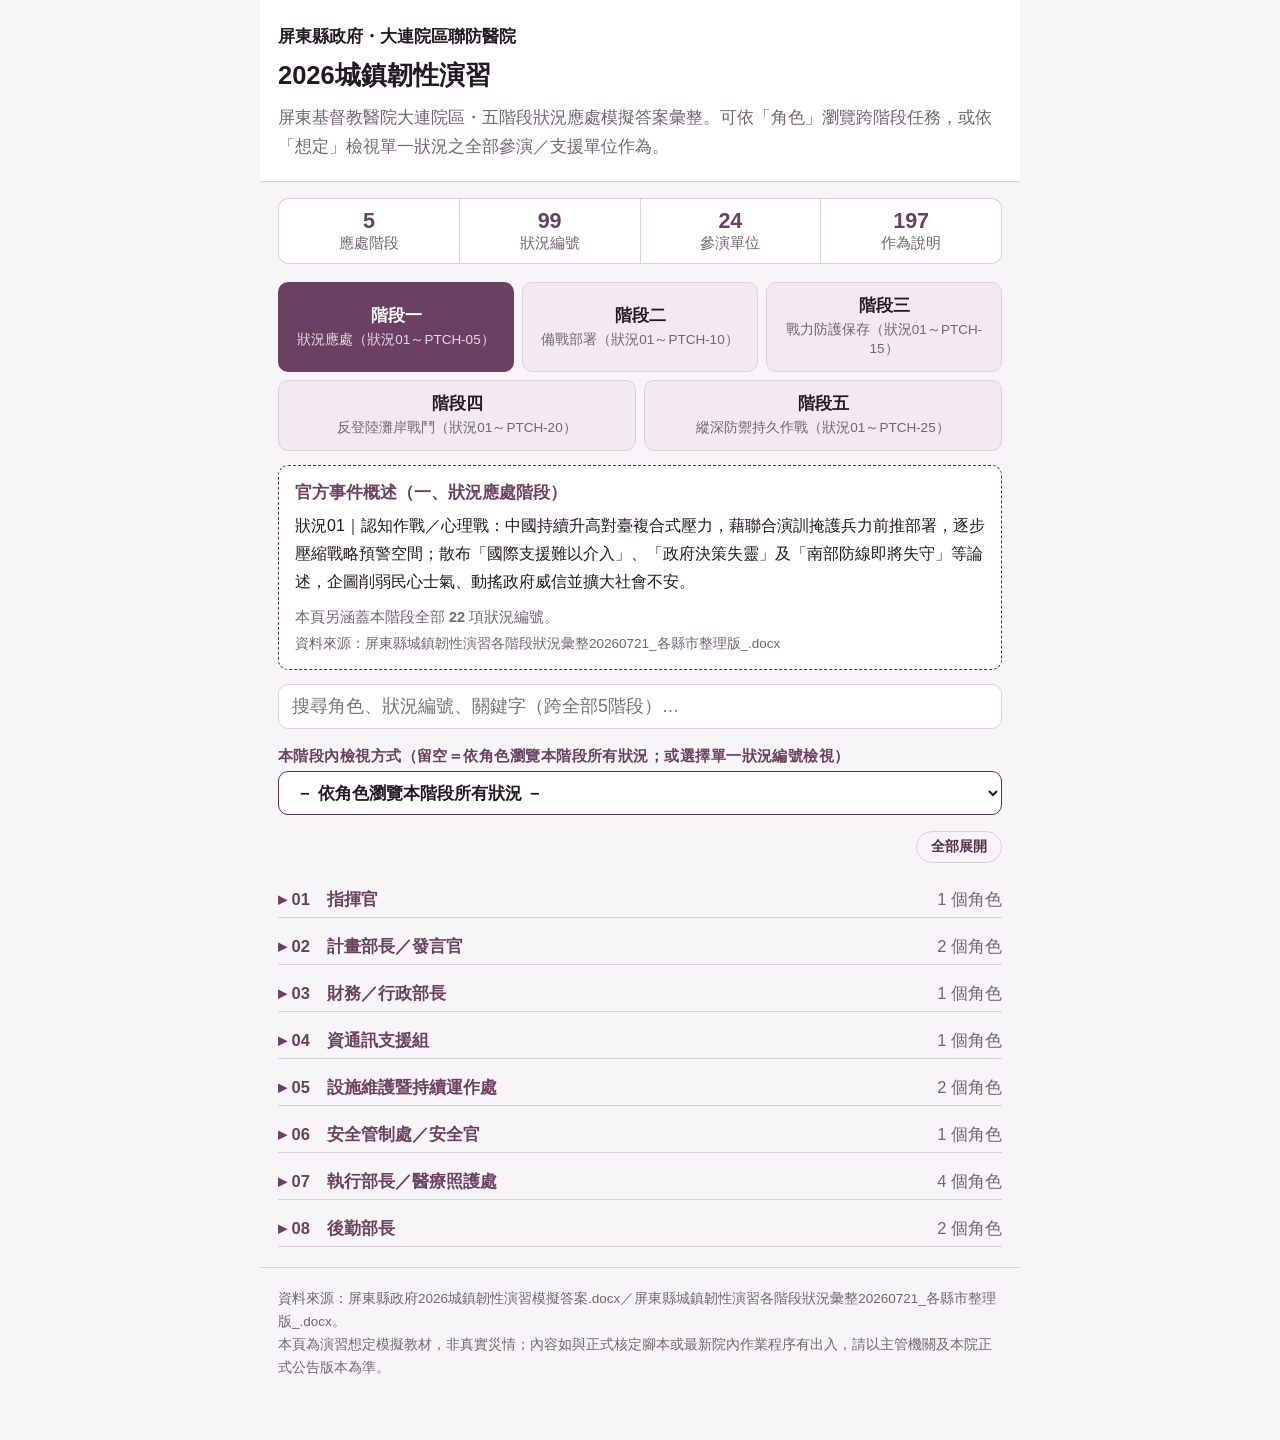
==== commit fc11b626: "Add files via upload" ====
--- a/urban_resilience_exercise/index.html
+++ b/urban_resilience_exercise/index.html
@@ -136,9 +136,9 @@
 
   <div class="stats">
     <div class="stat"><b>5</b><span>應處階段</span></div>
-    <div class="stat"><b>74</b><span>狀況編號</span></div>
-    <div class="stat"><b>20</b><span>參演單位</span></div>
-    <div class="stat"><b>147</b><span>作為說明</span></div>
+    <div class="stat"><b>99</b><span>狀況編號</span></div>
+    <div class="stat"><b>24</b><span>參演單位</span></div>
+    <div class="stat"><b>197</b><span>作為說明</span></div>
   </div>
 
   <div class="stage-tabs" id="stageTabs"></div>
@@ -168,7 +168,7 @@
 </div>
 
 <script>
-const DATA = {"stageNames": {"1": "一、狀況應處階段", "2": "二、備戰部署階段", "3": "三、戰力防護及保存階段", "4": "四、聯合反登陸、濱海打擊及灘岸戰鬥階段", "5": "五、縱深防禦暨持久作戰階段"}, "categories": [{"id": "cmd", "name": "01　指揮官", "roles": [{"role": "聯絡官", "entries": [{"stage": 2, "scenario_id": "01", "scenario_title": "軍事威脅升溫", "datetime": "8月7日 18:00", "summary": "中國東部戰區自福建、廣東沿海持續動員海、空及後勤部隊，逐步完成整備，並對臺南、高雄、屏東及臺東外海重要航道實施封控與威懾，同時配合心理戰傳達政治意志，南部地區安全情勢快速惡化。", "detail": "由醫療發展副院長萬樹人擔任，公務機簡碼60315", "html": "<p>當中國東部戰區自福建、廣東沿海持續動員兵力前推，並對臺灣南部（臺南、高雄、屏東及臺東）外海重要航道實施封控與威懾時，南部地區安全情勢快速惡化。聯絡官（萬樹人副院長，公務機簡碼60315；代理人為行政副院長黃雅芳，公務機簡碼61414）作為本院與外部機構（如屏東縣政府聯合應變指揮管制中心、地方衛生局、高屏區EOC、陸軍第四作戰區、國防部等）之唯一協調與通聯窗口，必須在接獲可能發生軍事衝突或管制命令之情資時，立即啟動應變。</p><p>聯絡官必須在 <strong>15分鐘內</strong>，利用本院部署之低軌衛星電話或專用加密通訊設備（PACE備援通訊架構），向屏東地區聯合應變管制中心（LJMOC）及衛生局執行<strong>「安全金鑰雙向反求證」</strong>。此查證程序能有效排除敵特電子戰、干擾與虛假宣傳之灰色地帶衝突，確認軍事威脅命令之真實性與確切應變時限。一旦核實情資屬實，聯絡官立即將情資以紙本及口頭覆誦方式親自呈交事故指揮官（劉思源副院長/ 代理人：施丞貴副院長，劉副公務機簡碼69086），並向地方衛生局通報本院正式進入 HICS戰時緊急應變狀態，隨時準備接收後送之傷病患。同時，聯絡官橫向對接轄區警察局（民和派出所，距本院1.9 公里，常態車程約 6 分鐘）及消防分隊（距本院 1.1 公里，常態車程約 3分鐘），請求預置警戒與緊急救護動線之交管支援，防範恐慌車流癱瘓大連路。</p>"}, {"stage": 2, "scenario_id": "04", "scenario_title": "民力協調", "datetime": "8月8日 16:00", "summary": "第四作戰區因動員演習需求，透過屏東縣「動員暨民力協調組」協請縣政府提供200組水泥紐澤西護欄，並協力運送至台17線雙園大橋屏東端、東港大橋及台1線枋寮段等指定地點，執行交通阻絕與防護部署。", "detail": "由醫療發展副院長萬樹人擔任，公務機簡碼60315", "html": "<p>第四作戰區協請縣府提供 200 組水泥紐澤西護欄執行台 17 線及台 1線之交通阻絕。聯絡官（萬樹人副院長，公務機簡碼60315）立即進駐縣府開設之「動員暨民力協調組」，作為軍、公、民醫療整合之核心通聯管道。聯絡官協助作戰區衛勤官精算本院因應交通管制與民力疏散之「救護車動線維持計畫」。</p><p>聯絡官向協調組提出申請：「第四作戰區於台17線雙園大橋及台1線枋寮段部署阻絕設施時，請務必保留一條寬度不小於<strong>3.5 公尺之緊急醫療救護通道</strong>，供本院及聯防責任醫院之救護車快速切入」。同時，聯絡官橫向對接轄區警察局與民防大隊，調派民防人員進駐本院大連路巷口，協助保全實施外圍交通管制，確保運送戰傷病人與物資補給之戰備專用道保持絕對暢通，防範民力動員中之車流阻塞。</p>"}, {"stage": 2, "scenario_id": "07", "scenario_title": "縣政府先期整備", "datetime": "8月8日 12:00", "summary": "因應整體情勢升高及可能衝擊民生與社會穩定之風險，屏東縣政府啟動先期整備，完成聯合應變指揮管制中心、各鄉鎮市應變中心及防災協作中心之功能編組，並盤點人力、物資、避難空間與關鍵資源。", "detail": "由醫療發展副院長萬樹人擔任，公務機簡碼60315", "html": "<p>屏東縣政府啟動先期整備，完成聯合應變指揮管制中心功能編組並盤點資源。本院聯絡官（萬樹人副院長，公務機簡碼60315）立即與縣府聯合應變中心建立雙向直通聯絡，將本院之平戰轉換量能納入縣府先期整備體系。</p><p>聯絡官向應變中心通報：「本院已依 HICS組織架構完成醫療照護、危害控制、安全管制、後勤資源及行政財務等功能編組，並完成大連院區<strong>635床核心量能盤點</strong>；備援地下醫療空間（約翰、馬可、馬太、路加、韓偉大樓B1）已完成預置布置，可於 24 小時內隨時啟用開設」。聯絡官確認與縣府防空避難組、社會處收容安置組之對接窗口，確保平戰轉換動員期之資源協調無縫。</p>"}, {"stage": 2, "scenario_id": "13", "scenario_title": "軍事動員與社會反應", "datetime": "8月9日", "summary": "國軍依計畫進入戰術區域實施戰備整備，戰甲砲車及部隊機動畫面經民眾拍攝與媒體即時報導，引發社會關注並放大戰爭風險認知；第四作戰區協請屏東縣政府啟動資訊應處機制，共同發布事實訊息以穩定民心。", "detail": "由醫療發展副院長萬樹人擔任，公務機簡碼60315", "html": "<p>聯絡官（萬樹人副院長，公務機簡碼60315）負責代表本院與第四作戰區、屏東縣警察局民和派出所建立直接聯通。聯絡官協調軍警單位：「為防範民眾因目睹部隊機動而在本院周邊大連路、瑞光路等節點發生驚慌推擠或交通事故，請警方立即派遣交警於瑞光路與莊敬街交叉口實施防空避難疏散引導與車流管制」。</p><p>同時，聯絡官橫向對接後備指揮部，協調進駐本院之民防隊伍與後備軍人（T-CERT支援人員）。引導民防同工預置於本院大連路大門及恩慈 D棟旁，主動對圍觀或驚慌之民眾發放本院「防空避難與降載就醫指南」紙本說帖，引導市民保持冷靜，配合軍民聯防，死守大連院區周邊之社會秩序與通道畅通。</p>"}, {"stage": 2, "scenario_id": "15", "scenario_title": "金融假訊息擠兌", "datetime": "8月9日 10:00", "summary": "社群平台散布「資金將遭凍結」、「金融系統不穩」及「特定族群提前轉移資產」等訊息，引發土地銀行屏東分行、第一銀行屏東分行及其他金融據點提領人潮；排隊與推擠造成民生路、中山路、廣東路等路段壅塞，影響救護與消防車輛通行。", "detail": "由醫療發展副院長萬樹人擔任，公務機簡碼60315", "html": "<p>聯絡官（萬樹人副院長，公務機簡碼60315）針對土銀、一銀屏東分行周邊擠兌排隊人群癱瘓本院主要救護車路線之想定，立即透過衛星專線，向屏東縣警察局（民和派出所，距本院1.9 公里）及交通警察隊發出緊急求援通報。聯絡官通報警方：「金融擠兌造成中山路、廣東路及民生路交通癱瘓，嚴重阻斷本院急重症救護車後送動線，請警方立即增派武裝交警，於該等路段之關鍵交叉口實施強行交管制、強勢驅離推擠車輛，並為本院救護車進行警車開道引導」。</p><p>通報後，<strong>警力約 6 分鐘內</strong> 可抵達關鍵節點實施物理引導。聯絡官並橫向與周邊聯防醫院（寶建、屏榮、安泰）對接，啟動跨院救護車動線變更，引導後送車輛避開癱瘓路段，改走替代備用安全路線（如繞行瑞光路），確保病患生命支持。</p>"}, {"stage": 2, "scenario_id": "17", "scenario_title": "銀行擠兌應處", "datetime": "8月9日 13:00", "summary": "受金融交易系統異常影響，臺灣銀行屏東分行出現民眾集中提領情形，造成現金調度與營運壓力；警方即時派遣警力進駐，執行人潮疏導、秩序維護、重要設施警戒及交通管制作業。", "detail": "由醫療發展副院長萬樹人擔任，公務機簡碼60315", "html": "<p>臺銀屏東分行爆發擠兌衝突，且武裝警察進駐。聯絡官（萬樹人副院長，公務機簡碼60315）立即透過定頻對講機及衛星電話，與屏東縣警察局民防組、交通警察隊及聯合應變中心（LJMOC）進行構聯。聯絡官向警方通報：「本院已啟動 HICS戰時一級警戒，臺銀周邊擠兌人群與警力衝突之交通管制，請務必配合將本院大連路60 號周邊 100 公尺內劃設為『醫療救護車專用安全路網緩衝區』」。</p><p>聯絡官請求警方於該緩衝區部署交警，禁止擠兌人群車輛駛入，優先保障本院救護車、消防車之迴轉空間。同時，聯絡官橫向與地方衛生局通報最新警戒狀態，掌握因銀行推擠可能產生之踩踏或暴力創傷傷患人數，協調急診（陳美錚護理長）加派檢傷人力、預留紅區床位，隨時準備救治後送之擠兌衝突傷患。</p>"}, {"stage": 3, "scenario_id": "01", "scenario_title": "軍事機動管制", "datetime": "", "summary": "第四作戰區聯合運輸指揮處協調屏東縣聯合應變指揮管制中心及交通控制中心，管制國道3號九如、長治、麟洛、竹田、崁頂及南州交流道，以及台88線萬丹端、台17線雙園大橋屏東端等節點，建立軍事機動優先通行機制。", "detail": "由醫療發展副院長萬樹人擔任，公務機簡碼60315", "html": "<p>當第四作戰區聯合運輸指揮處管制國道3號多處交流道、台88線萬丹端及台17線雙園大橋屏東端等交通節點時，屏東基督教醫院大連院區（大連路60號）面臨嚴重的聯外交通受阻與救護車、物資運補車隊受阻之雙重危機。聯絡官萬樹人副院長必須在接獲管制通報後<strong>15分鐘內</strong>，啟用低軌衛星電話或有線專線等 PACE備援通訊系統，向屏東縣聯合應變指揮管制中心（LJMOC）及交通控制中心執行「安全金鑰雙向反求證」。</p><p>在核實管制命令與軍事機動優先通行機制後，聯絡官代表本院與第四作戰區、警察局及交通交控中心建立直通協調管道。聯絡官必須強勢向LJMOC 提出<strong>「緊急醫療救護路權優先通行申請」</strong>，確保本院共 4輛救護車（其中 1 輛平時停放於路加大樓地下 1 樓，另 2輛停放於約翰大樓地下 1樓）、簽約之民間合作救護車及外購戰備物資車輛在出示 HICS簽發之「軍事管制區特殊通行證」後，能獲得軍警引導、警車開道並豁免管制，優先通行國道3號及關鍵幹道，以確保高屏聯防责任醫院間的急重症轉診與72 小時維生物資運補不中斷。</p><p>同時，聯絡官需將外部管制動態、預期物資延遲及救護車替代路由，每<strong>30分鐘</strong> 定時回報給事故指揮官劉思源副院長（公務機簡碼 69086）與計畫部長陳志文（簡碼69120），以利計畫部即時滾動修正事故行動計畫（IAP）之交通與後送專章，並在戰情面板上動態登錄最新聯外路網狀態。</p>"}, {"stage": 3, "scenario_id": "07", "scenario_title": "恆春半島設施疏散評估", "datetime": "", "summary": "第四作戰區情資研判，恆春半島重要能源、輸電及通信設施可能成為優先攻擊目標，建議疏散周邊非必要人員，必要運轉與安全維持人員依計畫留守；同時調整恆春、車城及枋山地區配售站與救濟站物資配置。", "detail": "由醫療發展副院長萬樹人擔任，公務機簡碼60315", "html": "<p>第四作戰區評估恆春半島設施可能遭襲，建議疏散非必要人員並調整配售物資。本院聯絡官（萬樹人副院長，公務機簡碼60315）立即與屏東縣政府聯合應變中心（LJMOC）、高屏區 EOC及國防部聯防窗口建立有線與低軌衛星之 PACE通訊對接。聯絡官主動向應變中心通報本院之先期整備狀態。</p><p>聯絡官向高屏區 EOC 提報：「本院急性一般病床 356 床、特殊病床 279床之戰備量能完整，B1避難醫療空間與臨時加護病房（23床）、臨時一般病房（36床）已預置就緒，本院與各聯防責任醫院（部屏、寶建、屏榮、安泰）已啟動相互支援協定」。聯絡官協調恆春、枋山地區之衛生所與醫療站，將非必要之慢性病臥床患者及一般住院病人，安全有序地下轉分流至本院或指定之安置區，並主動協調作戰區調配簽證救護車進行跨區接運，確保恆春半島疏散路網畅通。</p>"}, {"stage": 3, "scenario_id": "12", "scenario_title": "警察局遭無人機攻擊", "datetime": "", "summary": "屏東縣警察局民防管制中心及屏東、潮州、東港、枋寮、恆春等分局同步遭多波次無人機攻擊，致防情通報與防空警報發布功能部分中斷；執勤警力出現傷亡，影響現場應變、治安與交通管制能力。", "detail": "由醫療發展副院長萬樹人擔任，公務機簡碼60315", "html": "<p>縣警局民防管制中心及多處分局遭無人機攻擊，防防情與防空警報發布中斷，執勤警力傷亡，治安與交通管制能力嚴重受挫。本院聯絡官（萬樹人副院長，公務機簡碼60315；代理人為行政副院長黃雅芳，公務機簡碼61414）立即啟用低軌衛星電話或專用加密通訊 PACE系統，直接與國防部第四作戰區、陸軍衛勤部隊及屏東縣政府聯合應變中心（LJMOC）進行對接。</p><p>聯絡官向 LJMOC及衛生局發出緊急通報：「本院轄區分局遭襲、民防網絡部分受損，大連路周邊面臨交通與治安失守危機；本院已啟動HICS安全管制，請第四作戰區指派在地後備軍人或武裝民防隊伍進駐本院大連路巷口協助交管，維持救護車綠色生命通道」。聯絡官定時將本院安全狀態與收治能量上報中央，並隨時與高屏區 EOC協調，引導外部救護車輛避開癱瘓路段，改走替代備用安全路由，死守軍民聯防救護網絡。</p>"}, {"stage": 3, "scenario_id": "15", "scenario_title": "油品廠火災事故", "datetime": "", "summary": "屏南產業園區某油品儲運廠疑遭不明來源破壞，儲槽設施受損並引發火勢，造成油品外洩與濃煙；事故影響台1線枋寮段、周邊產業與工程物料供應，並對交通維修能量及民生物資配送體系造成壓力。", "detail": "由醫療發展副院長萬樹人擔任，公務機簡碼60315", "html": "<p>產業園區油品儲運廠遭破壞引發大火，油品外洩與濃煙影響台1線枋寮段及民生物資配送。聯絡官萬樹人副院長立即啟用低軌衛星電話或加密專線，與屏東縣政府聯合應變中心（LJMOC）、交通交控中心及消防局毒災隊建立直通聯絡。</p><p>聯絡官向 LJMOC提報：「本院台1線枋寮段之急重症救護車後送動線因油品火災而嚴重受阻，且空氣中出現有害濃煙，請交控中心立即為本院救護車車隊開闢台17線、縣道189線等平面『綠色救護專用避難通道』；請消防局派水車在大連路巷口待命支援，並請毒災隊提供枋寮園區外洩毒煙之風向與化學監測數據，確保本院前線除污與污水廠排放安全」。聯絡官將風向數據每 30 分鐘通報急診，做好化學灼傷與嗆傷病患收治整備。</p>"}, {"stage": 4, "scenario_id": "01", "scenario_title": "敵軍登陸作戰", "datetime": "", "summary": "敵軍於東港、林邊及枋寮沿海展開登陸作戰，企圖突破沿岸防線並沿台17線、台1線向縱深推進；另於佳冬及枋山沿海發現登陸船團接近，並結合無人機偵察、火力打擊與電子干擾策應，顯示有擴大登陸規模之態勢。", "detail": "由醫療發展副院長萬樹人擔任，公務機簡碼60315", "html": "<p><strong>1. 標準作業程序（SOP）與平戰轉換作為</strong>：當敵軍於東港、林邊及枋寮沿海展開登陸作戰，企圖沿台17線、台1線向縱深推進時，南部防線進入最嚴峻之交戰狀態。聯絡官萬樹人副院長（代理人：黃雅芳副院長，公務機簡碼61414）必須在接獲登陸戰火警報之<strong>15分鐘內</strong>，切換為以低軌衛星電話與定頻無線電為核心的 <strong>PACE備援通訊架構</strong>，與屏東地區聯合應變指揮管制中心（LJMOC）、高屏區 EOC建立雙向加密連線，並立即執行「安全金鑰雙向反求證」，確認戰區界線、空襲管制動態及道路封鎖資訊。為了保障本院急重症轉診與72小時維生物資之實體運補通道，聯絡官必須橫向聯絡陸軍第四作戰區衛勤官與轄區警察局（民和派出所，簡碼60315），強勢為本院領有 HICS 特殊通行證之 3輛救護車（其中1輛停放於路加大樓地下 1 樓，2輛停放於約翰大樓地下 1 樓）申請<strong>「軍事管制區救護車綠色優先路權」</strong>，防範救護車在轉運瀕死戰傷官兵或接運血袋時被軍事管制阻斷。同時，聯絡官每<strong>30分鐘</strong>彙整作戰區情資，將沿海登陸部隊前推速度與道路受損狀態以紙本抄錄方式呈交事故指揮官劉思源副院長（公務機簡碼69086），提供計畫部隨時修正事故行動計畫（IAP）之交通控制與病患接收專章。</p><p><strong>2. 確實數據與資源規劃</strong>： 聯絡官確認本院救護與運輸載具共計 <strong>16輛</strong>的戰備出勤狀態。這包括 3輛救護車（單波次極限載運15人），2輛輪椅車（單波次載運 12人），4輛中型巴士（單波次載運74人），以及 7輛廂型貨車；聯絡官將此車輛清冊與司機 24小時待命簡碼回報給LJMOC。聯絡官同時啟動與南部地區責任醫院（屏東榮總、屏東醫院、寶建醫院、東港安泰醫院）之「相互支援協定」，精算自東港、林邊後送之台17線沿線戰傷患者之分流收治量能。</p><p><strong>3. 指揮與管制（HICS 對接）</strong>： 聯絡官直接對接 HICS指揮中心，向狀況分析處（莊詩蘋督導長，簡碼65311）提供外部交通障礙與敵軍火線前推情資，確保戰情面板（https://ci-board.ptch.org.tw）即時更新「外部聯外道路通行燈號」（紅、黃、綠三色），防範後送救護車盲目駛入交戰交火管制區。</p>"}, {"stage": 4, "scenario_id": "07", "scenario_title": "收容與急救站衛生危機", "datetime": "", "summary": "東港臨海地區第1型急救站因戰線逼近撤離，出院後仍需照護之病人及醫護人力下轉至來義高中第2型急救站；因供水不穩、收容量快速增加及臨時儲水管理不當，出現群聚感染、環境衛生與情緒管理風險。", "detail": "由醫療發展副院長萬樹人擔任，公務機簡碼60315 / 代理人：黃雅芳副院長，公務機簡碼 61414", "html": "<p><strong>1. 標準作業程序（SOP）與平戰轉換作為</strong>：東港臨海地區第1型急救站因戰線逼近撤離，下轉至來義高中第2型急救站。由於收容量快速增加、供水不穩，該收容站爆發嚴重群聚感染與衛生危機。本院作為南部醫療韌性重鎮，聯絡官萬樹人副院長（代理人：黃雅芳副院長，公務機簡碼61414）立即啟動<strong>「戰時跨區域急救站衛生應變與醫療物資支援協調程序」</strong>。</p><p>聯絡官立即使用低軌衛星電話或有線專線等 PACE 備援通訊，橫向聯絡高屏區EOC、屏東縣聯合應變管制中心（LJMOC）及地方衛生局，向其通報：「本院已掌握來義高中第2型急救站爆發之群聚感染與環境衛生危機，本院已啟動HICS感控特別支援小組，隨時準備指派專業醫護攜帶消毒備品及抗生素前往來義高中執行實體現場衛生查核與流行病學阻斷指導」。聯絡官協調陸軍第四作戰區指派化學兵或民防隊伍進駐來義高中實施全面環境消殺，並積極調度本院備用車輛（如1輛中巴），運送大批乾洗手、漂白水與無水化學便器至該急救站，從源頭控制傳染源，維護南部聯防防線安全。</p><p><strong>2. 確實數據與資源規劃</strong>：聯絡官彙整來義高中下轉之病患名冊（多為出院後仍需照護之慢性病患，計有40人），與本院状况分析處對接。聯絡官與衛生局精算：本院可調配支援來義高中之專業感控護理師2名、急診醫師 1名、社工人員 1名；調撥本院地下戰備水井淨水 50桶（每桶 20L，共計 1,000 L）、化學便器袋 500個支援該站，並於本院 B1備用一般病房（共 36床） 預留5至10床，隨時接收由來義高中下轉之重症感染與脫水患者，死守聯防機制。</p><p><strong>3. 指揮與管制（HICS 對接）</strong>： 聯絡官萬樹人副院長每15分鐘將外部來義高中急救站之傷亡數據、感控缺口及收容狀態回報給事故指揮官劉思源（簡碼69086）與執行部長，保持完全同步。</p>"}, {"stage": 5, "scenario_id": "01", "scenario_title": "交通幹道遭打擊", "datetime": "", "summary": "敵軍為阻止國軍兵力機動，針對高屏縱深運輸要道實施火力打擊，高屏大橋、雙園大橋及台鐵高屏溪橋梁受損，並波及屏東產業園區部分化學儲槽，造成交通中斷與複合災害；救援車流壅塞，影響搶救與後勤運補。", "detail": "由醫療發展副院長萬樹人擔任，公務機簡碼60315", "html": "<p><strong>標準作業程序（SOP）與平戰轉換作為</strong>：當敵軍針對高屏縱深運輸要道實施火力打擊，造成高屏大橋、雙園大橋及台鐵高屏溪橋梁受損中斷，並波及屏東產業園區化學儲槽引發複合災害時，南部地區的聯外交通與補給動線面臨全面癱瘓的極限狀態。聯絡官萬樹人副院長（代理人：行政副院長黃雅芳，公務機簡碼61414）必須在接獲警報之 <strong>15 分鐘內</strong>，迅速在強固的 <strong>恩慈大樓 B1備援指揮中心</strong> 啟用衛星電話、VHF/UHF 定頻無線電對講機等 <strong>PACE備援通訊架構</strong>，向屏東地區聯合應變指揮管制中心（LJMOC）及高屏區 EOC進行「安全金鑰雙向反求證」以排除電子戰干擾，並即時獲取高屏溪兩岸便道、浮橋架設進度與產業園區毒氣擴散風向等第一手關鍵情資。</p><p>為確保本院生命線不因聯外道路斷絕而窒息，聯絡官必須立刻協調陸軍第四作戰區、警政及消防單位，為本院簽約物資車與救護車申請<strong>「縱深防禦階段緊急路權優先通行證」</strong>，確保車隊在軍事管制區內獲得優先放行與武裝護送。同時，聯絡官橫向與環境部毒災應變隊及地方消防局對接，掌握屏東產業園區外洩化學有害物質的種類（如無水氨或工業氯氣），評估本院大連院區（大連路60 號）是否處於下風處之擴散紅區。若確有毒氣逼近威脅，聯絡官需立即向指揮官劉思源副院長（公務機簡碼69086） 與執行部長陳志文呈報，建議啟動全院空調轉為內部循環及急診室前方「實體除污區（DecontaminationZone）」 之最高級防護整備。聯絡官每 <strong>30 分鐘</strong> 動態向狀況分析處 P2莊詩蘋督長（公務機簡碼 65311）提供高屏大橋與雙園大橋搶通替代路由地圖，以便計畫部即時修正事故行動計畫（IAP）。</p><p><strong>確實數據與資源規劃</strong>： 聯絡官確認本院現有列管之 <strong>16輛戰備運輸車輛</strong>（包含救護車 3 輛、輪椅車 2 輛、中型巴士 4 輛及廂型貨車7 輛）、司機與隨車醫護人員的名冊已全額完成簽證，並向 LJMOC提報本院可立刻支援高屏跨溪轉運之單波次最大後撤載運量為 <strong>101人</strong>（其中救護車 3 輛共承載 15 人、輪椅車 2 輛共承載 12 人、中型巴士 4輛共承載 74人）。聯絡官同時啟動與高雄榮總、屏東榮總及衛福部屏東醫院的「跨溪醫療聯防機制」，精算在橋梁中斷下，利用軍方臨時浮橋或備用平原便道進行跨溪重症病患接駁的黃金時間（目標控制在<strong>45 分鐘內</strong> 完成點對點交接），死守南部防線之救護網絡。</p><p><strong>指揮與管制（HICS 對接）</strong>： 聯絡官萬樹人副院長（簡碼 60315） 直接對接HICS指揮中心，向指揮官及計畫部長每日上午與下午兩次定時回報，確保本院之外部物資運補與病患跨區分流計畫與中央、地方政府及第四作戰區之衛勤管制保持高度步調一致。</p>"}, {"stage": 5, "scenario_id": "02", "scenario_title": "軍事機動支援", "datetime": "", "summary": "因多點交通阻斷，南部國軍增援與補給路線受影響；第四作戰區協調屏東縣聯合應變指揮管制中心執行道路搶通、橋梁安全評估及交通疏導，優先恢復軍事機動、醫療後送與後勤運補路線，並提供替代路線情資。", "detail": "由醫療發展副院長萬樹人擔任，公務機簡碼60315", "html": "<p><strong>標準作業程序（SOP）與平戰轉換作為</strong>：因應多點交通阻斷與南部國軍增援補給路線受阻，第四作戰區協調 LJMOC執行道路搶通及安全評估。本院聯絡官萬樹人副院長（公務機簡碼60315）必須立即進駐屏東縣政府開設之「動員暨民力協調組」，作為軍、公、民醫療整合與交管搶通之核心通聯管道。聯絡官的核心任務是將本院的<strong>「醫療後送生命通道優先級」</strong>強勢納入第四作戰區與工務段的搶通優先清單中。</p><p>聯絡官必須每 <strong>15 分鐘</strong> 向 LJMOC提報本院大連路、瑞光路、台3線及台24線等周邊核心救護動線之損毀與阻塞狀態，向作戰區工程兵、地方工務段提出請求：「請工務單位在搶通高屏縱深要道時，將本院瑞光路與莊敬街交叉口（距本院1.1 公里，車程 3 分鐘）列為『第一級醫療後送搶通優先路段』，並優先對本院周邊之民和橋等關鍵橋梁進行實體安全結構與防爆、防投毒評估，確保本院救護車能無阻礙地通行，接運大量由滩岸交戰前線後送之戰傷病患」。</p><p>同時，聯絡官積極協調地方警察局民防組，在交通疏導期間，指派 2名武裝警察及交通義警預置於本院急診通道兩端，協助保全人員阻絕無關之民間驚慌車流，強制將大連路劃設為「軍、警、消及救護簽證車輛專用綠色通道」，落實軍民聯防，死守後送生命線。</p><p><strong>確實數據與資源規劃</strong>：聯絡官彙整第四作戰區及工務段回傳之「道路搶通與便道承重數據」：確認台1線及台17線部分便道在搶通後，其承重限制是否高於本院中型巴士（共4 輛，單輛自重約 5 噸） 與 7 輛物資廂型貨車的滿載通行安全值。聯絡官將獲得的「最新安全搶通替代路由清單」以紙本形式抄錄，經雙人核對無誤後，即時派Runner（傳令兵）送往勤務組與急診照護組，供司機實施精準導引，確保重症病患跨溪或下轉之安全，防止盲目出車受阻。</p><p><strong>指揮與管制（HICS 對接）</strong>：聯絡官萬樹人副院長定時與事故指揮官劉思源（簡碼 69086）及安全官杜傳榮主任（簡碼 69170）對接，回報外部軍事機動搶通狀態與本院聯外道路之最新燈號。</p>"}, {"stage": 1, "scenario_id": "02", "scenario_title": "軍事威脅升溫", "datetime": "", "summary": "中國突宣布實施「破勢行動－2026A」，陸、海、空及火箭軍兵力於臺灣周邊海空域展開多向抵近與聯合戰備警巡，並劃設多處操演區；同時實施灰色地帶騷擾與準封鎖行動，臺海對峙態勢持續升高。", "detail": "由醫療發展副院長萬樹人擔任，公務機簡碼60315", "html": "<ul><li><strong>具體可行作為與標準作業程序（SOP）</strong>：    當中國突宣布實施「破勢行動－2026A」，於臺灣周邊海空域展開聯合戰備警巡並劃設多處操演區，臺海對峙態勢急劇升高時，本院面臨平戰轉換之關鍵時刻。聯絡官萬樹人副院長（公務機簡碼    60315；代理人為行政副院長黃雅芳，公務機簡碼 61414）必須在接獲情資之    <strong>15    分鐘內</strong>，啟用低軌衛星電話或專用加密通訊等備援通訊設備，向屏東地區聯合應變指揮管制中心（LJMOC）及地方衛生局執行<strong>「安全金鑰雙向反求證」</strong>，排除電子戰、虛假宣傳等灰色地帶干擾，確認軍事威脅之真實性、操演波次與預警時限。</li><li>在核實指令後，聯絡官代表本院與第四作戰區、高屏區 EOC    建立直通連線，正式通報本院啟動    HICS（醫院事故指揮系統）以及戰時一級整備。聯絡官協調轄區警察局（民和派出所，1.9公里，車程約    6 分鐘）及消防分隊（1.1公里，車程約 3    分鐘），請求警方派遣交通警力進駐大連路、瑞光路等周邊關鍵交控路口，實施實體路網管制，優先為本院救護車、血品運輸車及戰備物資車申請<strong>「軍事管制區特殊優先路權」</strong>，嚴防後送車隊與物資運補被恐慌車流癱瘓阻斷。聯絡官每    <strong>30 分鐘</strong>    以紙本抄錄與口頭覆誦方式，將威脅動態呈交指揮官劉思源（簡碼    69086），以便計畫部即時滾動修正事故行動計畫（IAP）。</li><li><strong>實際確實數據</strong>： 聯絡官彙整本院 <strong>16 輛戰備運輸載具</strong>（含救護車 3    輛、輪椅車 2 輛、中型巴士 4 輛、廂型貨車 7 輛）與司機通聯名冊，向    LJMOC    與衛生局完成申報簽證，確保本院可隨時支援第四作戰區之跨溪與縱深救護轉運。</li></ul>"}, {"stage": 1, "scenario_id": "04", "scenario_title": "軍事整備", "datetime": "", "summary": "國防部同步開設應變中心，運用情監偵系統強化全時預警監控，持續掌握敵情發展，並維持部隊適度戰備狀態，實施「立即備戰操演」。", "detail": "由醫療發展副院長萬樹人擔任，公務機簡碼60315", "html": "<ul><li><strong>具體可行作為與標準作業程序（SOP）</strong>：    國防部開設應變中心並實施「立即備戰操演」，國軍常、後備部隊依令進入戰術位置。聯絡官萬樹人副院長（公務機簡碼    60315）立即進駐縣府「動員暨民力協調組」窗口，作為軍、公、民醫療整合之唯一聯絡節點，將本院之醫療備戰規劃與國防部及第四作戰區之戰時衛勤管制計畫無縫對接。</li><li>聯絡官向作戰區衛勤官及縣府應變中心通報：「本院已依 HICS    組織架構完成醫療照護、設施運作、危害控制、安全管制、後勤資源及行政財務等功能編組，大連院區    635 床及 B1    地下替代醫療空間已完成預置，可隨時接收戰傷官兵與受災群眾」。</li><li>聯絡官橫向協調後備指揮部與民防大隊，確認當部隊機動通過大連路、瑞光路等重要交通節點時，請軍警單位務必保留一條寬度不小於    <strong>3.5    公尺之緊急醫療救護通道</strong>，供本院救護車快速切入，防範軍事整備車流與醫療後送動線發生實體衝突，確保生命運輸通道暢通。</li><li><strong>實際確實數據</strong>：    聯絡官通報第四作戰區：本院已與區域聯防醫院（寶建、屏榮、屏醫、高榮、安泰）簽訂「戰時相互支援協定」，可於    24 小時內協助分流收治輕中症患者，並向軍方申報本院可用之 <strong>3    輛簽證救護車</strong>，單波次最大重症後送量能為 <strong>15 人</strong>（含隨車醫護）。</li></ul>"}, {"stage": 1, "scenario_id": "12", "scenario_title": "化學災害應變", "datetime": "", "summary": "屏東縣政府接獲「屏東科技產業園區疑似無水氨外洩」通報後，立即開設災害應變中心，統合消防、環保、衛生、警政及園區管理單位進行應處，執行警戒、疏散、除污與醫療分流，防止災情擴大。", "detail": "由醫療發展副院長萬樹人擔任，公務機簡碼60315", "html": "<ul><li><strong>具體可行作為與標準作業程序（SOP）</strong>：    屏東縣政府開設災害應變中心，統合各單位應處疑似無水氨外洩複合災害。本院聯絡官萬樹人副院長（公務機簡碼    60315；代理人行政副院長黃雅芳，簡碼    61414）立即進駐縣府應變中心窗口，作為軍、公、民醫療整合與毒災應變之核心通聯管道。</li><li>聯絡官使用衛星電話或加密有線專線等 PACE    備援通訊，橫向聯絡環境部毒災應變隊、衛生局與消防局毒災隊，確認園區外洩無水氨的風向與化學監測數據，並向應變中心通報：「本院已依    HICS    啟動大量傷患及化災應變機制，急診已成功開設實體『臨時除污區（Decontamination    Zone）』與 START 快速檢傷」。</li><li>聯絡官請求衛生局與交控中心配合：「本院台 1 線與縣道 189    線之急重症救護車後送動線因毒煙飄散與車流壅塞而受阻，請警方及消防局在大連路、瑞光路等節點為本院救護車開闢『綠色化災救護避難通道』，並指派消防水車至本院急診前備命支援，確保後送動線安全」。</li><li><strong>實際確實數據</strong>： 聯絡官向高屏區 EOC 及衛生局申報本院可用之 <strong>3    輛簽證救護車</strong> 與隨車醫護名冊，精算後送 5    名重症無水氨中毒、呼吸窘迫傷患之跨院轉銜時間，確保在 12    小時內無縫調度，死守高屏醫療聯防機制。</li></ul>"}, {"stage": 1, "scenario_id": "17", "scenario_title": "中央整備啟動", "datetime": "", "summary": "中國於軍演期間刻意在臺灣周邊及本島多點製造局部衝突與擾亂事件，行政院邀集情資研判及相關分組主責機關召開應變整備會議，啟動先期整備事項，並要求各項應變措施與屏東縣政府同步運作。", "detail": "由醫療發展副院長萬樹人擔任，公務機簡碼60315", "html": "<ul><li><strong>具體可行作為與標準作業程序（SOP）</strong>：    中央整備啟動，行政院召開應變整備會議，啟動先期整備，並要求各項應變措施與屏東縣政府同步運作。聯絡官萬樹人副院長（公務機簡碼    60315；代理人行政副院長黃雅芳，簡碼    61414）立即啟用低軌衛星電話或專用加密有線專線等 PACE    備援通訊，與屏東縣政府聯合應變中心（LJMOC）、高屏區 EOC    及衛生局防情系統建立雙向加密連線。</li><li>聯絡官將本院完成之「醫療整備與降載進度、SWEAT-M    關鍵資源評估表」雙向核實，通報至衛生主管機關及第四作戰區。</li><li>聯絡官向中央 EOC 提報：「本院已依 HICS 開設實體指揮所，完成全院 635    床之量能盤點，降載 30% 目標已完成 100% 簽證；地下戰備水井（日產    1,958 噸）運轉良好，發電機組柴油可撐 77    小時，本院已啟動跨院相互支援協定，隨時配合中央進行南部防線之急重症轉診與戰備醫療物資調配，維持軍民聯防體系之高度暢通與完好」。</li><li><strong>實際確實數據</strong>： 聯絡官確認與高屏區 EOC 構聯之 PACE 通訊通道每    <strong>15 分鐘</strong>    自動執行一次握手協議測試，確認與外部主管機關之「紅區救護網絡」在通信中斷下依然保持    100% 數位連通。</li></ul>"}]}, {"role": "HICS指揮中心（事故指揮官）", "entries": [{"stage": 4, "scenario_id": "08", "scenario_title": "應變指揮中心受損", "datetime": "", "summary": "屏東縣聯合應變指揮管制中心遭無人機攻擊，建築物部分區域坍塌並起火，產生大量濃煙；研判指揮官及多名工作人員受困，傷亡不明，縣府立即啟動備援指揮所與跨區接替機制。", "detail": "事故指揮官由劉思源副院長擔任，簡碼69086 / 代理人：施丞貴副院長，簡碼 69181", "html": "<p><strong>1. 標準作業程序（SOP）與平戰轉換作為</strong>：當屏東縣聯合應變指揮管制中心（LJMOC）遭無人機直接攻擊坍塌起火，指揮官受困、防情通報與防空警報中斷，全縣防衛陷入失聯與癱瘓之最極端狀態時。本院作為國家關鍵基礎設施（醫療照護次領域）之重要節點，事故指揮官劉思源副院長立即啟動<strong>「指揮中樞垂直移轉、備援指揮所啟用與跨區醫療接替程序」</strong>。</p><p>指揮官立即下令：將本院HICS指揮中心自露天、脆弱的約翰大樓六樓簡報室，<strong>100%垂直遷移轉置至地下防空避難大本營「恩慈大樓 B1 會議室（或 B2指揮中心）」</strong>，此處具備最強固之結構混凝土防護力，能抵禦炸彈破片。指揮官隨即拍板「啟動平戰轉換跨區接替機制」：在LJMOC癱瘓期間，本院指揮中心自給自足，主動接管並執行高屏區急重症與戰傷後送之「地下微型戰地醫院」調配職責。指揮官指示聯絡官萬樹人副院長（簡碼60315）利用衛星電話直接與國防部第四作戰區、陸軍衛勤部隊建立構聯，接替外部已癱瘓之防情與救護調派通報鏈，死守南部防線。</p><p><strong>2. 確實數據與資源規劃</strong>：指揮官劉思源審查狀況分析處上報之全院自撐數據：</p><ul><li>急性一般一般病床 356床、特殊病床 279床（合計 635床）之佔床率降至    30%；</li><li>地下戰備水井（1,958噸/天）運轉正常，水質檢測安全；</li><li>備用發電機（2,800 kW）負載已卸除至 35%，核心大樓柴油可自撐    77小時連續供電。 指揮官拍板：本院主動在 B1    避難空間（約翰、馬可、馬太、路加、韓偉大樓 B1）    開設最大量能：臨時急診 19床、臨時開刀房 1間、臨時加護病房    23床、臨時一般病房    36床。將此最大收治量能數據透過衛星電話申報衛福部及南部各聯防醫院，隨時接納大批轉送病患。</li></ul><p><strong>3. 指揮與管制（HICS 對接）</strong>：指揮官直接向執行部長王建銘、後勤部長許慧莉、安全官杜傳榮下達「一級地下化戰備命令」，要求全院同工配戴防偽背心及臂章，嚴防特工物理滲透。</p>"}]}]}, {"id": "plan", "name": "02　計畫部長／發言官", "roles": [{"role": "計畫部狀況分析處", "entries": [{"stage": 2, "scenario_id": "01", "scenario_title": "軍事威脅升溫", "datetime": "8月7日 18:00", "summary": "中國東部戰區自福建、廣東沿海持續動員海、空及後勤部隊，逐步完成整備，並對臺南、高雄、屏東及臺東外海重要航道實施封控與威懾，同時配合心理戰傳達政治意志，南部地區安全情勢快速惡化。", "detail": "狀況分析小組長：蕭麗萍督導長，簡碼69272 / 莊詩蘋督導長，簡碼 65311", "html": "<p>計畫部部長（醫務部陳志文部長，公務機簡碼69120）在聽取聯絡官確證情報並經指揮官指示後，必須在 <strong>30 分鐘內</strong>召集會議，針對軍事威脅升高之情勢，為下一個執行週期制定並發布具體之「醫療整備與量能收縮事故行動計畫（IAP）」。計畫部轄下之狀況分析處（小組長：蕭麗萍督導長/ 莊詩蘋督導長）負責對應威脅情勢，於 <strong>30 分鐘內</strong>在應變中心（約翰大樓六樓簡報室，設有分機4617）架設「情報專區」與實體白板。</p><p>狀況分析處負責執行全院醫療量能之極限盤點。本院（大連院區）急性一般病床共<strong>356 床</strong>，特殊病床共 <strong>279 床</strong>（合計 <strong>635 床</strong>）。狀況分析處專責每<strong>2 小時</strong>定期向全院功能組追蹤佔床率。系統管理同工透過內網將數據登錄呈報至戰情面板（網址：<strong>https://ci-board.ptch.org.tw</strong>）；若遭遇斷網或網路受阻，狀況分析處立即改採人工手工抄錄與實體白板登記。狀況分析處精算可立即出院人數、可延後門診排程、以及ICU與開刀房之空床率，每日定時上報衛福部「緊急醫療管理系統」與衛生局，保留本院之急重症與戰傷收治量能。</p>"}, {"stage": 2, "scenario_id": "07", "scenario_title": "縣政府先期整備", "datetime": "8月8日 12:00", "summary": "因應整體情勢升高及可能衝擊民生與社會穩定之風險，屏東縣政府啟動先期整備，完成聯合應變指揮管制中心、各鄉鎮市應變中心及防災協作中心之功能編組，並盤點人力、物資、避難空間與關鍵資源。", "detail": "狀況分析小組長：蕭麗萍督導長，簡碼69272 / 莊詩蘋督導長，簡碼 65311", "html": "<p>計畫部狀況分析處（蕭麗萍督導長 /莊詩蘋督導長）負責彙整全院關鍵資源評估表（SWEAT-M），將本院之自撐數據情資，滾動更新並呈報縣府應變中心及衛生局。狀況分析處精算之關鍵自撐數據如下：</p><ul><li><strong>W - Water（水資源）</strong>：本院常規日用量 <strong>511.8 噸</strong>。自來水蓄水池    453.9 噸（可自撐 0.88 天）。若啟動地下戰備水井（日供水量 <strong>1,958    噸</strong>），可將自撐天數大幅提升至 <strong>3.82 天</strong>，優先死守血液透析每日所需    <strong>126 噸 RO 淨水</strong>。</li><li><strong>E - Energy（電能）</strong>：5 組緊急柴油發電機總容量 <strong>2,800    kW</strong>。在執行電氣負載卸除至 35%    以下之負載模式下，馬可／約翰大樓核心大樓<strong>可自撐連續發電 77    小時</strong>；路加、韓偉大樓備援發電 <strong>8.6 小時</strong>（需 12 小時內補油）。    上述精算數據將更新至戰情面板，作為指揮官決策與上報中央之鋼性基礎。</li></ul>"}, {"stage": 3, "scenario_id": "07", "scenario_title": "恆春半島設施疏散評估", "datetime": "", "summary": "第四作戰區情資研判，恆春半島重要能源、輸電及通信設施可能成為優先攻擊目標，建議疏散周邊非必要人員，必要運轉與安全維持人員依計畫留守；同時調整恆春、車城及枋山地區配售站與救濟站物資配置。", "detail": "狀況分析小組長：蕭麗萍督導長，簡碼69272 / 莊詩蘋督導長，簡碼 65311", "html": "<p>計畫部狀況分析處（蕭麗萍督導長 /莊詩蘋督導長）負責對應恆春半島疏散警報，動態調配全院之床位及醫護人力。狀況分析處每<strong>2 小時</strong> 追蹤各區之佔床率，將全院 635床之空床與可出院名冊即時更新至戰情面板（<strong>https://ci-board.ptch.org.tw</strong>）。</p><p>狀況分析處會同執行部醫療照護組長（徐禮平副部長），評估若恆春半島出現大批轉診病患，本院B1 備援醫療空間之「戰術功能擴編」：</p><ul><li><strong>約翰/馬可 B1 臨時急診區</strong>：預留 19 張急救床，並配置紅、黃、綠區。</li><li><strong>韓偉 B1 臨時 ICU</strong>：MRI室及通道預留 23 床。</li><li><strong>路加 B1 一般病房</strong>：停車場空地預留 36 床。    狀況分析處同工編製「恆春轉診病患收治清冊」，定時登錄衛福部「緊急醫療管理系統」，以便上級掌握南部醫療防禦韌性之最大餘量，提供指揮官最精準的調配決策。</li></ul>"}, {"stage": 4, "scenario_id": "01", "scenario_title": "敵軍登陸作戰", "datetime": "", "summary": "敵軍於東港、林邊及枋寮沿海展開登陸作戰，企圖突破沿岸防線並沿台17線、台1線向縱深推進；另於佳冬及枋山沿海發現登陸船團接近，並結合無人機偵察、火力打擊與電子干擾策應，顯示有擴大登陸規模之態勢。", "detail": "狀況分析小組長：蕭麗萍督導長，簡碼69272 / 莊詩蘋督導長，簡碼 65311", "html": "<p><strong>1. 標準作業程序（SOP）與平戰轉換作為</strong>：狀況分析處（小組長：蕭麗萍督導長 / 莊詩蘋督導長，簡碼 65311）在 HICS啟動後，立即在 <strong>30分鐘內</strong>於地下避難指揮所（約翰大樓六樓簡報室，設有分機 4617）架設「戰時醫療量能情報專區」與「實體戰情白板」。因應敵軍登陸與電子干擾，狀況分析處同工啟動「紙本與數位雙軌情報彙整機制」。在院內局域網路暢通時，透過「降載暨醫療量能戰情面板」（https://ci-board.ptch.org.tw）自動抓取HIS（醫療資訊系統）、NIS（護理系統）之臨床即時數據；若因網攻或電磁脈衝導致斷網，則立即指派佩戴<strong>紅色專屬臂章之傳令兵（Runner）</strong>，穿梭於 B1 臨時急診、B1 開刀房、ICU及各病房，手動抄錄臨床數據，每 <strong>2小時</strong>定期於實體白板上手寫更新，向指揮官提供最精確的決策情資。</p><p><strong>2. 確實數據與資源規劃</strong>： 狀況分析處精算全院 635床（急性一般一般病床356床、特殊病床 279床）之佔床率與空床數，執行強勢降載指標監控。狀況分析處嚴格盤點並登錄 SWEAT-M 關鍵資源評估數據：</p><ul><li><strong>W - Water（水資源）</strong>：常規耗用 511.8噸，自來水蓄水池 453.9    m³（可自撐    0.88天）。要求工務手動切換至醫慢大樓之<strong>地下戰備水井（日供水    1,958噸）</strong>，將自撐天數提升至    <strong>3.82天</strong>，優先確保血液透析（洗腎）每日 126噸    RO淨水與開刀房無菌刷手用水。</li><li><strong>E - Energy（電能）</strong>：5組緊急柴油發電機共 <strong>2,800 kW</strong>    狀態。精算在電氣負載卸除至 35%    模式下，馬可／約翰大樓可<strong>自撐連續發電    77小時</strong>；路加大樓及韓偉大樓可自撐 8.6小時（油箱 800 L）。</li><li><strong>M - Medical（醫療物資）</strong>：盤點 72小時核心維生藥品與備血庫存，將    RBC（紅血球）儲量（維持日用量加大量傷患預留量，維持高於警戒線 41    Units）每日動態登錄於面板。</li></ul><p><strong>3. 指揮與管制（HICS 對接）</strong>：狀況分析處與執行部醫療照護組長徐禮平副部長（公務機簡碼69231）密切構聯，隨時監控留院病患（30% 降載目標為107床住院患者）之疏散流向與後送交接狀態，並依「紅、黃、綠」三色燈號回報指揮官，作為啟動跨院轉診或申請外部資源調撥之依據。</p>"}, {"stage": 4, "scenario_id": "02", "scenario_title": "敵前沿疏散決策", "datetime": "", "summary": "第四作戰區通報屏東縣聯合應變指揮管制中心，研判東港、林邊、佳冬及枋寮之台17線以西沿海聚落為敵我交戰前沿，居民滯留將面臨高度生命危險並影響部隊行動，建議立即分區疏散至內陸安全地區。", "detail": "狀況分析小組長：蕭麗萍督導長，簡碼69272 / 莊詩蘋督導長，簡碼 65311", "html": "<p><strong>1. 標準作業程序（SOP）與平戰轉換作為</strong>：第四作戰區通報台17線以西沿海聚落為敵我交戰前沿，建議立即疏散至內陸。狀況分析處（蕭麗萍督導長/莊詩蘋督導長）立即啟動<strong>「交戰前沿病患與家屬緊急撤離與分流決策程序」</strong>。狀況分析處同工會同文件記錄處（吳瑞敏經理，簡碼69145），在 <strong>15分鐘內</strong>篩選出目前留院病患中，凡家屬或住址位於東港、林邊、佳冬、枋寮等台17線以西高風險管制區之病患名冊，編製「戰時高風險疏散對象追蹤表」。狀況分析處依據LJMOC指定之內陸安全收容點（高樹大新醫院、屏東榮總龍泉分院、高樹國中），規劃本院高風險家屬與病患之異地疏散路由。</p><p>狀況分析處會同後勤部，精算疏散此大批患者與隨行家屬所需之運輸載具與醫護人力配置配比，向指揮官呈報「預防性疏散事故行動計畫（IAP）臨時增補案」。在通訊受阻情境下，狀況分析處印製實體紙本撤離路線逃生指引地圖，由Runner（傳令兵）以徒步方式發放至各病房護理站與家屬安撫區，指導家屬配合分區疏散至安全內陸，嚴禁自行盲目往沿海管制區撤退。</p><p><strong>2. 確實數據與資源規劃</strong>： 狀況分析處評估大連院區在 30%降載目標下保留之 <strong>107床住院病患</strong>的即時撤離需求。經精算，其中屬於台17線沿線之病患家屬約佔25%（27床）。狀況分析處將這27床病患納入「最高優先疏散波次」，與後勤部勤務組調度中型巴士（共4輛，單波次極限載運 74人） 與3輛簽證救護車進行配對。狀況分析處登錄各撤離點之接收床位（高樹大新醫院預留30床、龍泉分院預留 20床、高樹國中收容所可安置50人），確保「床對床、人對車」之精準調配，不佔用稀缺的重症救護資源。</p><p><strong>3. 指揮與管制（HICS 對接）</strong>：狀況分析處直接與聯絡官萬樹人副院長（簡碼60315）對接，將本院預防性疏散名單及載具缺口回報至縣府聯合應變中心（LDCC），爭取軍方衛勤車隊及警察哨口交管協助。</p>"}, {"stage": 5, "scenario_id": "02", "scenario_title": "軍事機動支援", "datetime": "", "summary": "因多點交通阻斷，南部國軍增援與補給路線受影響；第四作戰區協調屏東縣聯合應變指揮管制中心執行道路搶通、橋梁安全評估及交通疏導，優先恢復軍事機動、醫療後送與後勤運補路線，並提供替代路線情資。", "detail": "狀況分析小組長：蕭麗萍督導長，簡碼69272 / 莊詩蘋督導長，簡碼 65311", "html": "<p><strong>標準作業程序（SOP）與平戰轉換作為</strong>：計畫部狀況分析處（狀況分析小組長蕭麗萍督導長，公務機簡碼69272；莊詩蘋督導長，公務機簡碼65311）在接獲道路搶通與橋梁安全評估之軍事情資後，必須在 <strong>15 分鐘內</strong>將情資轉換為全院可直接套用之戰術決策。狀況分析處同工在<strong>地下一樓備援指揮中心（恩慈大樓 B1）</strong>啟動「路網動態與關鍵資源雙軌彙整機制」。</p><p>狀況分析處在內網暢通時，利用「降載暨醫療量能戰情面板」（https://ci-board.ptch.org.tw）即時登錄外部道路通行狀態，供指揮官、執行部長及後勤部長做決策參考；若遭受資安攻擊或電磁干擾斷網，狀況分析處立即改採實體白板，指派Runner（傳令兵） 每 15分鐘手動更新一次，以紅、黃、綠三色實體磁鐵標記周邊聯外交流道與橋梁的安全等級（紅色：交戰管制禁行；黃色：承重受限、單向通車；綠色：安全暢通）。</p><p>狀況分析處每 <strong>2 小時</strong>追蹤並精算全院之「資源自撐極限與後送缺口數據」：包含可用空床數（佔床率以30%為目標）、備用血液儲量、發電機燃油消耗速率等。若評估本院大連院區自撐時間因交通阻斷即將低於48小時黃色警戒，狀況分析處立即撰擬「緊急外部資源請求單」，由聯絡官向高屏區EOC 請求軍方調撥，發揮「戰時情報大腦與決策雷達」之最大综整功效。</p><p><strong>確實數據與資源規劃</strong>： 狀況分析處精算全院 635 床（一般病床 356床、特殊病床 279 床）之降載狀態，確保保留至少 <strong>20%的可用加護病房與開刀房床位</strong>。狀況分析處對工務室上報之 SWEAT-M數據進行精算：本院在市電斷絕下，緊急發電機在 35%最低負載模式下，柴油存量可確保馬可／約翰大樓核心大樓<strong>自撐連續發電 77小時</strong>；地下戰備水井每日日供水量達 <strong>1,958 噸</strong>，在節流模式下可自撐<strong>3.82 天</strong>，水質檢測 pH 值與餘氯維持安全，確保醫療水電生命線絕對安全。</p><p><strong>指揮與管制（HICS 對接）</strong>： 狀況分析處小組長蕭麗萍（簡碼 69272）直接對接計畫部長陳志文（公務機簡碼69120），以紙本雙人雙簽核實後呈呈報指揮官，確保情報與戰略完全合拍。</p>"}, {"stage": 5, "scenario_id": "08", "scenario_title": "戰後穩定", "datetime": "", "summary": "國軍反擊作戰持續推進，屏東地區敵軍約2,000餘人棄械投降，由國軍依戰俘處理程序集中收容、清點識別及安全管制；戰場態勢逐步穩定，政府持續發布查證訊息，民心士氣與社會運作逐步回穩。", "detail": "由醫務部部長陳志文帶領狀況分析處，簡碼69120", "html": "<p><strong>標準作業程序（SOP）與平戰轉換作為</strong>：戰局逐步穩定，本院醫療核心功能必須安全有序地由「極限戰傷救治、大量傷病患處置、B1地下替代空間運作」之戰時狀態，平穩過渡轉換回「日常門診、住院、健檢及常規電子HIS 運作」之常態營運。計畫部部長（醫務部陳志文部長，公務機簡碼69120；代理人狀況分析處小組長莊詩蘋督導長，簡碼 65311）立即啟動<strong>「本院 HICS 事故指揮體系戰後復原、歸建與營運重建計畫」</strong>。</p><p>陳志文部長於恩慈 B1前進指揮所召開復原會議，召集狀況分析處與持續運作處，制定下一個執行週期之「營運重建與歸建事故行動計畫（IAP）」：</p><p>1.  *空間與資源歸建程序（歸建小組    P4）*：依據戰傷病患退潮速率，逐步縮編地下備援空間量能，手動清點地下    B1 開設之臨時急診、開刀房、ICU 之存量耗材。</p><p>2.  *不可搬運資產再盤點*：醫工組同工（林良哲主任）會同資訊室，對先前執行反資敵（Asset    Denial）處置、拆除關鍵晶片之 MRI核磁共振、移動式    X光機進行實體核對與晶片重新裝設、檢檢，填寫「資產復原與功能測試報告」，完成雙人手寫雙簽勾稽核實。</p><p>3.  *電子 HIS 與 LIS    系統逐步恢復*：資訊室網路同工在確認外部公網資安防範安全、DDoS    惡意流量清洗完畢後，手動重啟 HIS、NIS 伺服器，指導櫃檯同工將當機    Downtime    期間登記在實體「造冊簿」上之所有手工病歷、給藥、交叉配血與財務記帳單，有序補登錄至    HIS 電腦主機中，防範數據丟失。</p><p><strong>確實數據與資源規劃</strong>： 計畫部状况分析處精算：評估在院病患中，可從 B1備用一般病房（36床）及臨時 ICU（23床）搬遷回地面路加大樓與約翰大樓原常規病房之病患清單（計 40人），嚴格執行<strong>ISBAR 臨床班次交接</strong>，每班由主治醫師與護理長雙人雙簽。</p><p><strong>指揮與管制（HICS 對接）</strong>： 計畫部陳志文部長（簡碼 69120）彙整「戰後營運重建與歸建報告表」，雙人簽章核實後呈呈報事故指揮官，完成HICS 指揮之戰後轉折。</p>"}, {"stage": 1, "scenario_id": "02", "scenario_title": "軍事威脅升溫", "datetime": "", "summary": "中國突宣布實施「破勢行動－2026A」，陸、海、空及火箭軍兵力於臺灣周邊海空域展開多向抵近與聯合戰備警巡，並劃設多處操演區；同時實施灰色地帶騷擾與準封鎖行動，臺海對峙態勢持續升高。", "detail": "狀況分析小組長：蕭麗萍督導長，簡碼69272 / 莊詩蘋督導長，簡碼 65311", "html": "<ul><li><strong>具體可行作為與標準作業程序（SOP）</strong>：    計畫部部長（醫務部陳志文部長，公務機簡碼    69120）在接獲聯絡官情資並經指揮官指示後，必須在 <strong>30 分鐘內</strong>    制定第一個週期的「醫療整備與量能降載事故行動計畫（IAP）」。狀況分析小組長（蕭麗萍督導長，簡碼    69272；莊詩蘋督導長，簡碼    65311）立即在實體指揮所（約翰大樓六樓簡報室，分機    4617）架設<strong>「戰時醫療量能情報專區」與「實體戰情白板」</strong>。</li><li>狀況分析處每 <strong>2 小時</strong> 定期追蹤各普通病房及 ICU    之佔床率與空床數，並在內網暢通下，將數據即時登錄至戰情面板（網址：<strong>https://ci-board.ptch.org.tw</strong>）；若遭受網路攻擊或斷電，則立即派佩戴<strong>紅色專屬    Runner（傳令兵）臂章</strong>之同工，以手工抄錄、實體白板手寫更新之方式維持雙軌情資運作，向指揮官提供最精確的決策情資。状况分析處會同執行部，啟動「住院病患反向檢傷篩選流程」，精算出可立即出院或下轉之人數，做好將普通病房病人降載、騰出戰備創傷收治空間之先期整備。</li><li><strong>實際確實數據</strong>： 狀況分析處精算全院 <strong>635 床總量能</strong>（一般病床 356    床、特殊病床 279 床）之降載比例。擬定於 48    小時內將住院病患強勢降載至 <strong>30% 為目標（即保留至少 70% 約 444    床之戰備空床）</strong>，並盤點關鍵物資，每日定期上報衛福部「緊急醫療管理系統」及地方衛生局，死守急重症收治紅線。</li></ul>"}, {"stage": 1, "scenario_id": "17", "scenario_title": "中央整備啟動", "datetime": "", "summary": "中國於軍演期間刻意在臺灣周邊及本島多點製造局部衝突與擾亂事件，行政院邀集情資研判及相關分組主責機關召開應變整備會議，啟動先期整備事項，並要求各項應變措施與屏東縣政府同步運作。", "detail": "狀況分析小組長：蕭麗萍督導長，簡碼69272 / 莊詩蘋督導長，簡碼 65311", "html": "<ul><li><strong>具體可行作為與標準作業程序（SOP）</strong>：    計畫部部長（醫務部陳志文部長，公務機簡碼    69120）主持召開「中央整備同步與營運不中斷行動會議」。狀況分析小組長（蕭麗萍督導長，簡碼    69272；莊詩蘋督導長，簡碼    65311）立即在實體指揮所彙整全院關鍵資源評估表（SWEAT-M）之鋼性自撐數據。</li><li>状况分析處同工將數據動態呈現於獨立架設之戰情面板上（<strong>https://ci-board.ptch.org.tw</strong>），並每    <strong>2 小時</strong>    對臨床科別之降載進度實施剛性監控，確保全院住院病患降載、手術排程限縮等核心指標與中央應變整備進度完全同步。</li><li>状况分析處會同執行部長，編製實體「戰時醫療營運不中斷與功能區轉置計畫地圖」，為可能隨時爆發的實體空襲或登陸作戰做做好「B1    地下替代空間醫療重置」與「大後撤機制」之先期決策準備，死守南部戰地醫院救護之核心韌性。</li><li><strong>實際確實數據</strong>： 狀況分析處將本院    <strong>W（水）、E（電）、A（藥品/氧氣/血液）及 M（人力）</strong>    數據彙整呈報中央：自來水蓄水池與頂樓水塔容量 <strong>453.9 m³</strong>（0.88    天）；地下戰備水井日產水量 <strong>1,958 m³</strong>（3.82 天）；發電機（2,800    kW）柴油可撐 <strong>77 小時</strong>（Luke/Hanwei 8.6 小時）；O型 RBC    存量足夠自撐 72    小時以上。數據以紙本雙人手寫雙簽留痕核實，呈報指揮官劉思源完成狀況應處階段之最後簽證。</li></ul>"}]}, {"role": "公關發言組（資源發展中心）", "entries": [{"stage": 2, "scenario_id": "05", "scenario_title": "認知作戰／假訊息", "datetime": "8月8日", "summary": "屏東縣政府內部通訊群組轉傳媒體與社群運用公開航情、船舶追蹤程式所呈現之資訊，並據以研判臺灣周邊海空域情勢；惟內容未經完整查證即快速擴散與再解讀，形成片面推論，加劇民眾對安全情勢之不安。", "detail": "由發言官施丞貴副院長帶領資源發展中心，簡碼69181", "html": "<p>縣府內部群組轉傳未經查證之航情船舶資訊，形成片面推論，加劇民眾恐慌。發言人（施丞貴副院長，公務機簡碼69181；代理人黃雅芳副院長）立即啟動輿論防禦。由資源發展中心（杜環境師，分機3932 / 0929-140189）實施 <strong>24 小時戰時輿情監控</strong>，全面蒐集社群平台與LINE地方群組涉及本院「藥品中斷、大連院區停診、南部防線即將失守」之錯假謠言。</p><p>為防範洩密，發言人立即向全院 1,479名同工重申<strong>「單一官方發言原則」<strong>，嚴禁任何人私自向媒體發表評論或將院內備戰照片上傳至私人社群。公關組聯同計畫部，於1小時內撰擬權威新聞澄清稿發布，並於門診大廳與官網公告澄清。澄清貼文與公告一律使用固定模板，加置醫院官方Logo與浮水印，並於最顯眼處固定標註警語：</strong>「請勿轉傳未經證實之網路訊息，所有資訊請以屏東基督教醫院官方公告為準。」</strong>主動建立病患與大眾之信任。</p>"}, {"stage": 2, "scenario_id": "06", "scenario_title": "認知作戰／假訊息", "datetime": "8月8日", "summary": "敵對勢力運用社群平台、網路直播、新聞流量及AI生成影像，密集操作「南部已被放棄」、「政府錯判情勢拖入戰爭」、「沿海居民將無法撤離」等敘事，企圖干擾政治與作戰準備節奏，造成屏東地區民眾恐慌。", "detail": "由發言官施丞貴副院長帶領資源發展中心，簡碼69181", "html": "<p>境外敵對勢力運用網路直播與 AI生成影像，密集操作「南部已被放棄、沿海居民無法撤離」之敘事，造成屏東地區民眾集體恐慌。公關發言人（施丞貴副院長）立即主動出擊，對接地方政府應變指揮中心與衛生局，獲取南部地區責任醫院聯防之確實量能數據。</p><p>資源發展中心於 <strong>1 小時內</strong>發布實體澄清影片與對外澄清稿。影片中以實景呈現大連院區急診、加護病房照護常態，並附上發言官之說明音檔，以「鋼性Facts（事實）」粉碎 AI 變造影像。所有發布管道（官網、LINE官方帳號、實體海報）均強制嵌入具有防偽特徵之醫院徽章，並大字體標註警語：<strong>「請勿轉傳未經證實之網路訊息，所有資訊請以屏東基督教醫院官方公告為準。」</strong>迅速向社會大眾證實本院堅守崗位，全力守護高屏防線。</p>"}, {"stage": 2, "scenario_id": "13", "scenario_title": "軍事動員與社會反應", "datetime": "8月9日", "summary": "國軍依計畫進入戰術區域實施戰備整備，戰甲砲車及部隊機動畫面經民眾拍攝與媒體即時報導，引發社會關注並放大戰爭風險認知；第四作戰區協請屏東縣政府啟動資訊應處機制，共同發布事實訊息以穩定民心。", "detail": "由發言官施丞貴副院長帶領資源發展中心，簡碼69181", "html": "<p>國軍戰備整備部隊機動畫面經民眾拍攝，引發戰爭恐慌並放大風險。作戰區協請縣府與本院啟動資訊應處機制，共同發布事實訊息以穩定民心。發言官（施丞貴副院長）立即對接第四作戰區新聞官與縣府公關組。資源發展中心（杜環境師）於 <strong>1 小時內</strong>配合軍方及縣府，召開實體或發布定型化新聞稿。</p><p>公關組向大眾澄明：「國軍戰甲車機動為例行性之國防動員整備演練，請民眾切勿恐慌；本院配合演演練調整量能，急診及急重症照護維持正常運作，重要醫用物資正常供應，醫療秩序一切安全穩定」。澄清公告一律附加醫院 Logo浮水印，並固定標註警語：<strong>「請勿轉傳未經證實之網路訊息，所有資訊請以屏東基督教醫院官方公告為準。」</strong>迅速群發至各大新聞台與社群。</p>"}, {"stage": 2, "scenario_id": "18", "scenario_title": "認知作戰升溫", "datetime": "8月10日 12:00", "summary": "社群媒體流傳縣府官員與家屬優先撤離、重要物資已私下轉移等不實內容，並以截圖與短影音快速擴散，形塑權貴避險觀感，削弱民眾對政府信任，加劇恐慌並引發民眾質疑指揮體系運作。", "detail": "由發言官施丞貴副院長帶領資源發展中心，簡碼69181", "html": "<p>社群媒體流傳縣府官員優先撤退、物資私下轉移之短影音，削弱民眾對政府信任，質疑指揮體系。公關發言人（施丞貴副院長）立即啟動「認知戰阻斷與權威闢謠機制」。由資源發展中心（杜環境師，公務機簡碼 69181）實施 24 小時戰時輿情監控。</p><p>發言人會同計畫部長陳志文，於 <strong>1 小時內</strong>撰擬權威澄清稿與新聞聲明。向媒體與社群澄明：「本院依國家關鍵基礎設施醫院安全防護計畫，與縣府、衛福部保持高度協調；所有醫療儲備、战備物資（如柴油、水及管制藥品）均100% 妥善保存於院內 B1備援庫房中，死守於急診與臨時病房抢救生命，絕無私下轉移情事，指揮官與核心醫護均堅守火線」。澄清貼文與實體公告海報均附加醫院 Logo浮水印，加大字體固定標註：<strong>「請勿轉傳未經證實之網路訊息，所有資訊請以屏東基督教醫院官方公告為準。」</strong>迅速張貼於院區大廳，阻斷謠言發酵。</p>"}, {"stage": 3, "scenario_id": "02", "scenario_title": "醫療降載危機", "datetime": "", "summary": "屏東基督教醫院於緊急命令發布後啟動醫療營運降載，暫緩非緊急門診、健檢與部分選擇性手術，以保全急重症核心量能；惟部分民眾無法接受措施，現場出現大量詢問、抱怨及情緒失控，院內外人潮聚集並影響就醫動線。", "detail": "由發言官施丞貴副院長帶領資源發展中心，簡碼69181", "html": "<p>面對民眾因降載引發的情緒失控與輿論危機，發言官施丞貴副院長（代理人：行政副院長黃雅芳，公務機簡碼61414）立即召開公關應變會議。發言官重申<strong>「單一官方窗口發言原則」</strong>，嚴禁任何一線醫護、外包清潔或保安人員私自向抗議民眾或媒體發表評論，防範院內安全弱點外洩。</p><p>資源發展中心同工（杜環境師，分機 3932）必須在 <strong>1 小時內</strong>撰擬權威新聞澄清稿，向各大媒體及社群平台發布。澄清新聞稿與公告貼文一律使用固定新聞稿模板（附加醫院Logo 浮水印，載明發言人、聯絡窗口及電話 08-7368686 分機3932）。公關組派專人於門診大廳、掛號批價櫃檯及大連路大門處部署，張貼加大字體之實體「醫療降載與分流就醫澄清公告海報」，海報上固定標註警語：<strong>「請勿轉傳未經證實之網路訊息，所有資訊請以屏東基督教醫院官方公告為準。」</strong></p><p>公關組協同門診經理，主動向聚集群眾發放紙本降載說明與基層聯防門診分流指引，安撫現場抱怨民眾，並引導輕症患者至適當之基層醫療院所，以「Facts（事實）與透明資訊」消除社會恐慌與不信任。</p>"}, {"stage": 3, "scenario_id": "06", "scenario_title": "停水民眾搶購", "datetime": "", "summary": "受停水影響，民眾大量湧入超市、加水站搶購瓶裝水與儲水容器；社群流傳「全縣即將全面停水」及「水源污染」等不實訊息，放大恐慌情緒，造成排隊人潮、交通壅塞及民眾對政府供水能力之疑慮。", "detail": "由發言官施丞貴副院長帶領資源發展中心，簡碼69181", "html": "<p>屏東市發生間歇性停水，民眾瘋狂搶購瓶裝水，且社群媒體流傳「全縣即將全面停水、水源受污染」等假訊息，引發大量驚慌就醫與詢問。公關發言人（施丞貴副院長）立即啟動輿論防衛。公關同工（分機3932）與工務室主任曹宏益核實情資，掌握「本院已切換至地下戰備水井，水質檢測安全，供水及RO 洗腎用水 100% 運轉正常」之事實數據。</p><p>資源發展中心於 <strong>1 小時內</strong> 撰擬澄清新聞稿向媒體發布。澄清貼文、官方LINE、官方網站公告一律套用固定新聞稿模板（附加醫院 Logo浮水印，清楚載明發言人、聯絡人杜環境師及公務機簡碼 3932）。公關組印製實體澄清海報，加大字體固定標註：<strong>「請勿轉傳未經證實之網路訊息，所有資訊請以屏東基督教醫院官方公告為準。」</strong></p><p>海報張貼於門診大廳掛號台、急診入口、洗腎中心大門及各病房電梯口。以權威的事實數據，打擊認知作戰假訊息，引導民眾保持冷靜，避免驚慌民眾擠爆急診室。</p>"}, {"stage": 3, "scenario_id": "16", "scenario_title": "廣播電視遭入侵", "datetime": "", "summary": "屏東地區有線電視播出系統與廣播電台遭不明人士入侵，部分播出系統被控制並持續插入異常訊號，內容涉及重塑國家認同及兩岸政治秩序等高度政治訊息，與正常節目交錯播出，造成資訊混淆與地方輿情升溫。", "detail": "由發言官施丞貴副院長帶領資源發展中心，簡碼69181", "html": "<p>有線電視播出系統與電台遭入侵，控制播送重塑認同之異常政治訊號，造成社會資訊極度混淆與地方輿情升溫。為防範此認知戰動搖本院1,479名同工之防衛信念與在院病人信心，發言官施丞貴副院長立即啟動「認知戰阻斷與院內權威輿情發布機制」。</p><p>發言官向全院重申單一窗口發言原則。資源發展中心同工（杜環境師）於 <strong>1小時內</strong> 撰擬澄清與安定聲明。由於外部媒體及有線系統被控制，公關組切換為「內部獨立發布渠道」：利用本院獨立備援配電之<strong>全院廣播大聲公系統、院內有線電視牆、Team+公告及實體紙本澄清海報</strong>，每天定時向院內同工及病患播發<strong>「屏基醫療韌性狀態」說明</strong>。</p><p>以真實的降載數據與在院照護照片，重申「醫院備用電力供水充足、醫療團隊持續堅守崗位、救護車照常運作」，以事實打擊政治干擾，穩住院內防禦信心。</p>"}, {"stage": 3, "scenario_id": "17", "scenario_title": "民生物資謠言與抗議", "datetime": "", "summary": "網路流傳嬰兒奶粉等民生物資短缺及縣府囤積物資之謠言，屏東縣政府前出現民眾群聚抗議並要求發放物資；另於內埔、潮州、東港等地出現不明傳單，宣稱可憑單領取物資或兌換貨幣，誘發錯誤期待與群聚行為。", "detail": "由發言官施丞貴副院長帶領資源發展中心，簡碼69181", "html": "<p>網路流傳奶粉物資短缺及縣府囤積之謠言，縣府前出現抗議，且內埔、潮州、東港等地出現不明傳單誘發群聚。大批抗議民眾及企圖兌換之人群極易湧向本院。公關發言人（施丞貴副院長）立即啟動「認知戰反制與鋼性數據澄清SOP」。</p><p>資源發展中心與藥劑部、兒科主任橫向核實，掌握「本院新生兒加護病房（PNICU）與兒科配方奶粉、一般醫療耗材已外購儲備50 箱（約 600 罐），庫存充足、物資無虞」之鋼性事实數據。 發言官施丞貴於<strong>1 小時內</strong> 撰擬闢謠新聞澄清稿向社群及媒體發布。</p><p>公關組印製實體闢謠澄清海報，加大字體固定標註：<strong>「請勿轉傳未經證實之網路訊息，所有資訊請以屏東基督教醫院官方公告為準。」</strong>海報張貼於大門、急診、兒科門診、掛號櫃檯。以事實數據打擊謠言，引導民眾配合醫療管制，阻斷不實傳單之擴散。</p>"}, {"stage": 4, "scenario_id": "09", "scenario_title": "通信廣播設施摧毀", "datetime": "", "summary": "屏東地區主要廣播、無線電視及通信發射設施遭敵摧毀，造成大範圍訊號中斷、頻道停播與網路不穩；民眾無法正常接收新聞及官方訊息，資訊傳遞效能下降，不實訊息與社會不安進一步擴大。", "detail": "由發言官施丞貴副院長帶領資源發展中心，簡碼69181 / 代理人：黃雅芳副院長，簡碼 61414", "html": "<p><strong>1. 標準作業程序（SOP）與平戰轉換作為</strong>：屏東地區主要廣播、有線電視及通信設施遭敵摧毀，大範圍訊號中斷，民眾無法接收官方訊息，不實訊息與社會不安恐慌急劇擴大，本院極易面臨謠言衝擊門禁之危機。公關發言人（施丞貴副院長，公務機簡碼69181）立即啟動<strong>「資訊斷鏈狀態下之實體認知防線與闢謠澄清SOP」</strong>。公關發言人會同計畫部長與安全管制處，實施最嚴格之<strong>「單一官方窗口發言原則」</strong>，嚴禁任何醫護或同工私自向外界透露院內备戰photos 與安全弱點。</p><p>針對「通訊全斷、本院停診缺藥」等虛假輿情，資源發展中心（杜環境師，分機3932）改採<strong>「非電子內部獨立發布渠道」</strong>：利用本院獨立備援發配電之<strong>全院廣播大聲公系統、院內獨立有線電視牆系統</strong>，每天定時播發「屏基醫療韌性狀態報告」。公關人員迅速印製大量加大字體之實體「澄清不實停診海報」，海報上固定標註警語：<strong>「請勿轉傳未經證實之網路訊息，所有資訊請以屏東基督教醫院官方公告為準。」</strong>海報由 Runner 徒步張貼於大門口、急診、掛號櫃檯、發藥窗口及各樓電梯口，以Fact（事實）築起實體「認知防護牆」。</p><p><strong>2. 確實數據與資源規劃</strong>： 公關組（資源發展中心）與社工室對接，盤點在院1,479名同工 及住院家屬之詢答需求。公關人員印製500份實體「戰時就醫與醫療物資正常供應家屬說帖」，將其分發給各哨口保全及護理長。說帖中詳細列出：本院地下戰備水井（1,958噸/天）、發電機柴油儲量（連續77小時發電）、麻醉與急產救命藥物存量足夠72小時自撐之鋼性數據，全院同工的對外回答<strong>口徑「百分之百一致」</strong>，徹底阻斷外界恐慌滲透。</p><p><strong>3. 指揮與管制（HICS 對接）</strong>：施丞貴副院長直接向指揮官劉思源報告最新輿情。若媒體有採訪戰傷患者需求，公關組會同社工室實施一對一徵詢，簽署「病患肖像權使用同意書」，由接待人員全程陪同，嚴禁隨意拍攝受傷部位或屍體。</p>"}, {"stage": 5, "scenario_id": "07", "scenario_title": "社福及產業移工滯留", "datetime": "", "summary": "大量社福、農漁業及產業移工因雇主照護功能受限、工作場所受損或聯繫中斷，安置需求未能即時掌握，聚集於屏東、潮州及枋寮車站周邊，形成臨時滯留，衍生生活保障、語言溝通與秩序維持壓力。", "detail": "由發言官施丞貴副院長帶領資源發展中心，簡碼69181", "html": "<p><strong>標準作業程序（SOP）與平戰轉換作為</strong>：大量移工滯留車站並湧向本院，極易遭到境外敵對勢力利用，於網路流傳「屏東基督教醫院拒收外籍移工、醫院發生種族衝突、物資囤積不發」等AI生成假訊息，惡意形塑本院人道危機，削弱民眾信任。公關發言人（施丞貴副院長，公務機簡碼69181；代理人行政副院長黃雅芳，簡碼 61414）立即啟動<strong>「網路認知防禦、人道救援事實發布與媒體動線管制 SOP」</strong>。</p><p>發言官施丞貴重申<strong>「單一官方窗口發言原則」</strong>，嚴禁任何醫護或外包保安私自向媒體發表評論或將院內照片上傳社群。資源發展中心管理師杜環境（分機3932） 實施 <strong>24 小時戰時輿情監控</strong>：</p><p>1.  *撰擬權威闢謠聲明*：於 <strong>1 小時內</strong>    發布事實澄清稿及發言官說明影片，澄明：「本院秉持人道關懷，配合政府對滯留移工實施正常急診救治與物資安撫，急診在    Downtime Downtime 降級備援流程下正常收治，無人被拒，物資供應穩定」。</p><p>2.  *定型化闢謠海報實體部署*：公關組印製大量多國語言之闢謠澄清海報，附加醫院    Logo    浮水印，並於最顯眼處固定標註警語：<strong>「請勿轉傳未經證實之網路訊息，所有資訊請以屏東基督教醫院官方公告為準。」</strong>    海報實體張貼於掛號櫃檯、藥局發藥窗口及急診入口，導引輕症分流、穩住人心。</p><p><strong>確實數據與資源規劃</strong>： 公關發言人（施丞貴）於 <strong>韓偉大樓一樓</strong>設置實體「媒體採訪接待區」，嚴格管制媒體記者動線，嚴禁媒體任意闖入 B1地下醫療替代空間或對正在接受 PFA之移工及死傷者進行無端拍攝。若媒體有採訪需求，公關組會同社工室，徵得當事人或其駐台辦事處同意並簽署「病患肖像權使用同意書」後，由接待人員全程陪同方可採訪，死守社會信任防禦線。</p><p><strong>指揮與管制（HICS 對接）</strong>： 發言官施丞貴（簡碼 69181）隨時向事故指揮官劉思源（簡碼 69086） 報告最新輿情動態與事實發布成果。</p>"}, {"stage": 5, "scenario_id": "08", "scenario_title": "戰後穩定", "datetime": "", "summary": "國軍反擊作戰持續推進，屏東地區敵軍約2,000餘人棄械投降，由國軍依戰俘處理程序集中收容、清點識別及安全管制；戰場態勢逐步穩定，政府持續發布查證訊息，民心士氣與社會運作逐步回穩。", "detail": "由發言官施丞貴副院長帶領資源發展中心，簡碼69181", "html": "<p><strong>標準作業程序（SOP）與平戰轉換作為</strong>：國軍反擊作戰持續推進，屏東地區敵軍約 2,000餘人棄械投降，戰場態勢逐步穩定，政府發布查證訊息，民心士氣與社會運作逐步回穩，但本院仍極易面臨「戰後復原、特工破壞、停診謠言與人心重建」之關鍵輿論危機。公關發言官施丞貴副院長（代理人：行政副院長黃雅芳，公務機簡碼61414）立即啟動<strong>「戰場態勢回穩、營運功能恢復與社會信心重建計畫」</strong>。</p><p>資源發展中心杜環境師（分機 3932） 實施 24小時輿情監控。發言人會同計畫部長陳志文，於 <strong>1 小時內</strong>撰擬權威新聞發布稿與復原公告：</p><p>1.  *發布營運正常化報告*：向大眾宣告：「本院大連院區安全無虞、備用水電儲備完好，正逐步從    Downtime 紙本手工程序轉入電子 HIS    系統備援運行，急門診與急重症照護、洗腎中心將逐步恢復常態，藥品衛材充足，請民眾安心就醫」。</p><p>2.  *澄清海報與官網更新*：於本院官方網站、LINE    官方帳號群發最新就醫指南，並於院內批價、發藥櫃檯張貼全新之「復原開診海報」，海報上固定標註：<strong>「請勿轉傳未經證實之網路訊息，所有資訊請以屏東基督教醫院官方公告為準。」</strong>    以權威、透明的Facts（事實）穩住社會大眾就醫信心。</p><p><strong>確實數據與資源規劃</strong>： 公關組會同人資組，針對參與持久戰、堅守 B1地下替代空間、實施 A-B班 12小時強制輪替之核心醫護與同工，編製「戰時勇士榜與影像紀錄特輯」，每日定時於院內有線電視牆、廣播大聲公系統進行播發。</p><p><strong>指揮與管制（HICS 對接）</strong>： 公關發言官施丞貴（簡碼 69181）隨時與指揮官劉思源（簡碼 69086）及執行部長對接，回報最新社會輿情與媒體正面報導反饋。</p>"}, {"stage": 1, "scenario_id": "01", "scenario_title": "認知作戰／心理戰", "datetime": "", "summary": "中國持續升高對臺複合式壓力，藉聯合演訓掩護兵力前推部署，逐步壓縮戰略預警空間；散布「國際支援難以介入」、「政府決策失靈」及「南部防線即將失守」等論述，企圖削弱民心士氣、動搖政府威信並擴大社會不安。", "detail": "由發言官施丞貴副院長帶領資源發展中心，簡碼69181", "html": "<ul><li><strong>具體可行作為與標準作業程序（SOP）</strong>：    當中國持續升高複合式壓力，並於網路社群及媒體散布「國際支援難以介入」、「政府決策失靈」及「南部防線即將失守」等虛假論述，企圖瓦解前線軍民士氣時，公關發言組（發言官施丞貴副院長，公務機簡碼    69181；代理人黃雅芳副院長，簡碼 61414）必須在 <strong>30 分鐘內</strong>    啟動防禦機制。發言官立即向全院 1,479    名同工重申<strong>「單一官方窗口發言原則」</strong>，嚴禁任何一線臨床醫護、工務、保全及清潔人員私自對外發表評論或在私人    LINE 群組及社群平台（如    Facebook、Threads）轉傳未經證實之備戰照片，防止院內防護弱點與敏感醫療整備數據外洩。</li><li>資源發展中心管理師杜環境（分機 3932）立即進駐 HICS    地下指揮所，開啟<strong>「輿情 24    小時戰時監控系統」</strong>，密集鎖定主流媒體、SNG    連線、網路新聞、爆料公社及地方社群。一旦偵測到針對本院之不實停診、關閉或物資斷供之謠言，發言組必須在    <strong>1 小時內</strong> 撰擬權威澄清稿。</li><li>澄清新聞稿與實體海報一律套用本院「定型化防偽模板」，海報內必須加置本院    Logo    浮水印，並於版面最顯眼處以加大字體固定標註警語：<strong>「請勿轉傳未經證實之網路訊息，所有資訊請以屏東基督教醫院官方公告為準。」</strong>    所有澄清稿均須經指揮官劉思源副院長（簡碼    69086）手寫簽章核可後，方得群發至各大媒體及院內 Team+    系統，並主動於大連院區門診大廳有線電視牆、官網及實體佈告欄進行同步播發，構築起鋼性「認知防禦線」。</li><li><strong>實際確實數據</strong>： 發言組針對全院 <strong>1,479 名在勤員工</strong> 實施 Team+    與簡訊群發，澄清率目標達到 <strong>100%    覆蓋</strong>。每日上午與下午定時發布「屏基醫療韌性狀態報告」，具體公開本院核心醫療量能（<strong>635    床總床位</strong>，含一般病床 356 床與特殊病床 279    床）運作一切正常，以理性、鋼性的數據粉碎虛假輿情，穩定院內醫護與社會大眾防衛信心。</li></ul>"}, {"stage": 1, "scenario_id": "05", "scenario_title": "動員整備", "datetime": "", "summary": "屏東縣後備指揮部協調縣政府消防、警政及相關局處進駐，開設「動員暨民力協調組」實施演練；同時轄內常、後備部隊依令進入戰術位置，預置支援地方應變及後續作戰所需人力與資源。惟資訊未即時對外說明，造成部分單位及民眾誤解，並遭外部認知作戰放大疑慮。", "detail": "由發言官施丞貴副院長帶領資源發展中心，簡碼69181", "html": "<ul><li><strong>具體可行作為與標準作業程序（SOP）</strong>：    屏東後備指揮部與縣府開設「動員暨民力協調組」演練，轄內部隊進入戰術位置。因動員整備資訊未即時對外說明，造成民眾誤解，並遭敵對勢力於網路社群及媒體擴大認知作戰、渲染「政府隱匿軍事衝突、屏基即將停診避難」之不實輿情。公關發言人（施丞貴副院長，公務機簡碼    69181）必須立即主動出擊，啟動<strong>「動員整備闢謠與權威發布    SOP」</strong>。</li><li>資源發展中心同工（杜環境，分機 3932）在 <strong>1 小時內</strong>    對接地方政府與後備指揮部新聞官，獲取確實數據，撰擬權威新聞澄清稿向各大媒體及社群平台發布。</li><li>闢謠澄清海報與官網公告一律使用固定模板，附加醫院 Logo    浮水印，並固定標註警語：<strong>「請勿轉傳未經證實之網路訊息，所有資訊請以屏東基督教醫院官方公告為準。」</strong>    海報由 Runner    徒步張貼於大門口、急診掛號台、各病房電梯口，澄清「醫院並未關閉，急診與急重症照護照常運作，軍民動員整備旨在提升全社會防禦韌性」之    Facts（事實），迅速安定在院病人、家屬與社會大眾之恐慌情緒。</li><li><strong>實際確實數據</strong>： 發言組會同人資組，向全院 <strong>1,479 名同工</strong>    及在院住院患者家屬發送 Team+ 及官方 LINE 通報，澄清覆蓋率達    <strong>100%</strong>。發言人指出本院與軍方、地方政府同步運作，維持備戰常態，呼籲民眾勿轉傳任何未經證實之短影音或傳單。</li></ul>"}, {"stage": 1, "scenario_id": "06", "scenario_title": "網路攻擊／資訊安全", "datetime": "", "summary": "屏東縣政府對外資訊服務系統中斷，縣府全球資訊網並遭網頁置換，影響即時發布應變、疏散及協同作戰資訊；相關畫面經媒體與社群反覆轉載後，進一步擴大輿情波動。", "detail": "由發言官施丞貴副院長帶領資源發展中心，簡碼69181", "html": "<ul><li><strong>具體可行作為與標準作業程序（SOP）</strong>：    縣府官網遭置換的畫面經媒體及社群反覆轉載，引發群眾對「政府指揮癱瘓、本院亦遭網攻停診」之恐慌性傳播，大批驚慌民眾企圖衝入本院搶藥或查詢。發言官施丞貴副院長（代理人黃雅芳副院長，公務機簡碼    61414）立即啟動<strong>「資安事件輿情澄清與媒體管制 SOP」</strong>。</li><li>資源發展中心杜環境（分機 3932）在 <strong>1 小時內</strong>    對接資訊室，掌握「本院對外主動隔離網路、內部 HIS 及急診運作 100%    正常安全」之鋼性 Facts（事實）。</li><li>發言組迅速發布新聞稿及實體公告海報，一律附加醫院 Logo    浮水印並固定標註警語：<strong>「請勿轉傳未經證實之網路訊息，所有資訊請以屏東基督教醫院官方公告為準。」</strong>    海報實體部署於掛號大廳、急診哨口。</li><li>發言官於韓偉大樓 1    樓設置實體「媒體採訪接待區」，嚴格管制媒體記者動線，嚴禁記者任意闖入機房或臨床區域拍攝。若有採訪需求，公關組會同社工室實施一對一徵詢，簽署「病患肖像權使用同意書」，由接待人員全程陪同，死守社會信任防禦線。</li><li><strong>實際確實數據</strong>： 發言組透過 Team+ 系統向全院 <strong>1,479 名同工</strong>    發送統一的「資安應變與澄清說帖」，指導一線櫃檯與病房同工，面對家屬詢問時，對外回答口徑百分之百一致，徹底杜絕謠言滋生。</li></ul>"}, {"stage": 1, "scenario_id": "09", "scenario_title": "認知作戰／假訊息", "datetime": "", "summary": "網路社群大量流傳中國領導人對臺談話內容，並同步散布「臺灣已遭封鎖」、「屏東能源與民生物資即將斷供」及「政府應變失能」等不實訊息，透過認知作戰操作擾動民眾預期，製造社會不安。", "detail": "由發言官施丞貴副院長帶領資源發展中心，簡碼69181", "html": "<ul><li><strong>具體可行作為與標準作業程序（SOP）</strong>：    網路社群大量散布中國領導人對臺談話及「臺灣已遭封鎖」、「屏東能源與民生物資即將斷供、政府應變失能」等錯假訊息，企圖製造本院就醫民眾的大範圍恐慌與擠兌藥物、物資風潮。公關發言人（施丞貴副院長，公務機簡碼    69181；代理人黃雅芳副院長，簡碼    61414）立即啟動<strong>「不實輿情澄清與防偽權威發布 SOP」</strong>。</li><li>資源發展中心同工（杜環境，分機 3932）實施 24    小時戰時輿情監控，與工務室、藥劑部及資材組橫向核實，掌握本院「戰備柴油可撐    77 小時、地下戰備水井日產 1,958 噸、備用藥品物資高於 72    小時自撐量」之鋼性自撐數據。</li><li>發言組在 <strong>1 小時內</strong>    撰擬澄清新聞稿向媒體發布，並印製實體「澄清物資充足與醫療正常公告海報」。海報一律使用本院防偽模板，附加醫院    Logo    浮水印，並固定標註警語：<strong>「請勿轉傳未經證實之網路訊息，所有資訊請以屏東基督教醫院官方公告為準。」</strong>    海報張貼於門診大廳、急診大門口、批掛櫃檯及藥局發藥窗口，主動澄清、粉碎不實謠言，維護醫療秩序。</li><li><strong>實際確實數據</strong>： 發言組會同人資組，向全院 <strong>1,479 名同工</strong>    及在院住院患者家屬發送 Team+ 及官方 LINE 通報，澄清覆載率達    <strong>100%</strong>。發言人指出本院重要藥品及耗材庫存充足、水電自撐正常，呼籲民眾依處方正常領藥、切勿盲目囤藥。</li></ul>"}, {"stage": 1, "scenario_id": "14", "scenario_title": "假訊息攻擊醫療", "datetime": "", "summary": "網路流傳屏東科技產業園區化學物質外洩、屏東基督教醫院受資安攻擊及醫療院所大停電等事件，並散布「疑似人為蓄意破壞」、「敵對勢力已滲透醫療系統」等未經證實訊息，經媒體與社群放大後，影響醫療運作與社會信心。", "detail": "由發言官施丞貴副院長帶領資源發展中心，簡碼69181", "html": "<ul><li><strong>具體可行作為與標準作業程序（SOP）</strong>：    網路流傳屏東科技產業園區化學物質外洩、屏東基督教醫院受資安攻擊及大停電等事件，散布「疑似人為蓄意破壞、敵對勢力滲透醫療系統」等不實假訊息。此錯假訊息嚴重動搖社會大眾就醫信心，甚至造成院內同工之防衛信念動搖與家屬集體恐慌。公關發言人（施丞貴副院長，公務機簡碼    69181；代理人黃雅芳副院長，簡碼    61414）立即啟動<strong>「認知戰反制與鋼性數據闢謠澄清 SOP」</strong>。</li><li>資源發展中心同工（杜環境，分機 3932）實施 24    小時戰時輿情監控，與工務室、藥劑部及資材組橫向核實，掌握本院「戰備柴油可撐    77 小時、地下戰備水井日產 1,958 噸、備用藥品物資高於 72    小時自撐量」之鋼性自撐數據。</li><li>發言組在 <strong>1 小時內</strong>    撰擬澄清新聞稿向媒體發布，並印製實體「澄清物資充足與醫療正常公告海報」。海報一律使用本院防偽模板，附加醫院    Logo    浮水印，並固定標註警語：<strong>「請勿轉傳未經證實之網路訊息，所有資訊請以屏東基督教醫院官方公告為準。」</strong>    海報張貼於門診大廳、急診大門口、批掛櫃檯及藥局發藥窗口，主動澄清、粉碎不實謠言，維護醫療秩序。</li><li><strong>實際確實數據</strong>： 發言組透過 Team+ 系統向全院 <strong>1,479 名同工</strong>    發送統一的「資安應變與澄清說帖」，指導一線櫃檯與病房同工，面對家屬詢問時，對外回答口徑百分之百一致，徹底杜絕謠言滋生。</li></ul>"}, {"stage": 1, "scenario_id": "16", "scenario_title": "假訊息持續擴散", "datetime": "", "summary": "網路持續流傳化學物質外洩、醫院資安受攻擊及大規模停電等事件，並以剪輯影像及AI生成內容渲染「政府隱匿災情」、「醫院拒收病人」等說法，持續影響醫療秩序與民眾就醫信心。", "detail": "由發言官施丞貴副院長帶領資源發展中心，簡碼69181", "html": "<ul><li><strong>具體可行作為與標準作業程序（SOP）</strong>：    網路持續流傳化災外洩、大停電及網攻，並以剪輯影像與 AI    生成內容渲染「政府隱匿災情、醫院拒收病人」等說法，持續衝擊醫療秩序。發言官施丞貴副院長（公務機簡碼    69181；代理人黃雅芳副院長，簡碼 61414）立即啟動<strong>「AI    認知戰澄清與實體闢謠防線 SOP」</strong>。</li><li>資源發展中心同工（杜環境，分機    3932）與急診主任、住院組核實，掌握本院「急診未曾中斷、START    分流秩序良好、化災患者 100% 正常收治、床位資源充足」之鋼性 Facts    數據。</li><li>發言組在 <strong>1 小時內</strong>    發布澄清短影音，拍攝急診正常運作之實景實時畫面，以鋼性 facts    粉碎剪輯影像。</li><li>公關組印製實體「澄清拒收病人不實訊息公告海報」，海報一律附加醫院    Logo    浮水印，並固定標註警語：<strong>「請勿轉傳未經證實之網路訊息，所有資訊請以屏東基督教醫院官方公告為準。」</strong>    張貼於大門口、掛號櫃檯、發藥窗口。</li><li>發言官於韓偉大樓 1    樓設置實體「媒體採訪接待區」，嚴格管制媒體記者動線，嚴禁記者任意闖入機房或臨床區域拍攝。若有採訪需求，公關組會同社工室實施一對一誠意徵詢，簽署「病患肖像權使用同意書」，由接待人員全程陪同，死守社會信任防禦線。</li><li><strong>實際確實數據</strong>： 發言組透過 Team+ 系統向全院 <strong>1,479 名同工</strong>    發送統一的「資安應變與澄清說帖」，指導一線櫃檯與病房同工，面對家屬詢問時，對外回答口徑百分之百一致，徹底杜絕謠言滋生。</li></ul>"}]}]}, {"id": "fin", "name": "03　財務／行政部長", "roles": [{"role": "財務／行政部會計組", "entries": [{"stage": 2, "scenario_id": "03", "scenario_title": "軍事動員演習", "datetime": "8月8日 12:00", "summary": "因應敵情發展，屏東地區國軍常備及後備部隊奉令實施「動員演習」，依計畫進入戰術位置並進行兵力、裝備整備與戰場經營；惟部分未完成簽證之物資（如阻絕器材、工程材料及偽裝資材）出現缺口，縣府協調民間通路緊急採購及調度現貨，並由第四作戰區統籌分配。", "detail": "由會計室主任李華敏帶領，分機24", "html": "<p>動員演習情勢緊急，且外部供應鏈出現缺口。會計室主任（李華敏，代理人為管理部部長張隆鐘）立即依戰時行政授權，啟動<strong>「戰時特別預算與經費調度程序」</strong>。全面凍結承平時期繁瑣的行政結報與非緊急採購審核，將預算百分之百專款專用於動員防衛與緊急撤移。會計人員在恩慈大樓一樓或HICS 指揮所旁設立「臨時行政財務中心」。</p><p>會計組同工協同採購組，針對隨動員調撥之大批高價醫療儀器、昂貴藥品（如第一至三級管制麻醉藥品）及備用血袋，進行現場資產核對，填寫實體的「財產轉移紀錄」，執行<strong>雙人雙簽財務勾稽</strong>。這項程序能確保在混亂大動員期間，高價資產權屬完整、帳物相符，落實反資敵與戰時行政合規。</p>"}, {"stage": 3, "scenario_id": "03a", "scenario_title": "動員物資延遲", "datetime": "", "summary": "原定報到之在地營造廠商重型機具（挖土機7部、裝載機5部及傾卸卡車10部）未於時限內抵達指定地點或徵集場；因部分機具仍在外地，且受高屏主要幹道壅塞與交通管制影響，無法如期轉運，致動員進度延滯。", "detail": "由會計室主任李華敏帶領，分機24", "html": "<p>物資動員與重型機具延遲，極易導致本院防衛工程受阻。會計室主任（李華敏，代理人為管理部部長張隆鐘）立即進駐恩慈大樓B1臨時前進指揮所，啟動<strong>「戰時特別預算與特別支付授權」</strong>。會計組召開緊急會議，下達最高財務裁決：「全面凍結常規結報，全院資金百分之百專款專用於撤離與關鍵基礎設施防護緊急採購，豁免繁瑣審核程序，採取手工記帳、事後追溯審計」。</p><p>會計組同工在無網狀態下，改用實體紙本簽收簿、手工開立特別派令與支票。針對緊急外購或徵用之鏟裝機、阻絕器材、防爆沙包等現貨物資，執行「現場簽證物資雙人雙簽核對」。會計同工會同採購組人員親自至恩慈卸補點，逐項清點運抵之工程衛材與阻絕器械，完成實體「財產接收與資金撥付紀錄表」之雙人手寫簽名核對。</p><p>這項高效的手工財務核銷，能在供應鏈斷鏈的戰時極限狀態下，為採購組調撥機具提供強大的資金信用支持，防止因款項支付延遲導致防護工程斷鏈。</p>"}, {"stage": 5, "scenario_id": "06", "scenario_title": "物資配送受阻", "datetime": "", "summary": "部分沿海配售站與物流據點受砲火波及，縣府於戰火間隙清查受損情形、盤點可用物資並向內陸安全地區轉移；惟台17線及聯外道路受阻，配送動線受限，影響東港、林邊、佳冬及枋寮物資供應效率。", "detail": "由會計室主任李華敏帶領，分機24", "html": "<p><strong>標準作業程序（SOP）與平戰轉換作為</strong>：外部道路管制與社會混亂，極易導致本院因外部供應商對「戰時延期給付」不信任而發生斷藥、斷柴油危機。會計室主任（李華敏，分機24；代理人張隆鐘管理部長）立即啟用<strong>「戰時記帳與採購特別付款豁免機制」</strong>。</p><p>會計組在 <strong>恩慈大樓 B1 備援指揮中心</strong>設立「臨時行政財務櫃檯」，全面凍結常規行政審核：</p><p>1.  *開立特別派令與支票*：在 HIS    電腦網絡癱瘓、無電子簽核狀態下，會計組啟用紙本手寫簽收簿、手工開立戰時特別派令與現金支票，豁免層簽。</p><p>2.  *現場簽證物資雙簽勾稽*：會計同工親至恩慈 1    樓卸補哨位，會同資材組對運抵之管制燃油、昂貴麻醉強心藥物及醫療設備進行現場勾稽，完成實體<strong>「物資造冊簽收表」與資金撥付紀錄</strong>，實施「雙人手寫簽名核對（手寫雙簽）」，確保帳物相符、不落入敵手。    會計組並向所有合作藥商及物流廠商發出「屏基財務健全及戰後特別核結補付鋼性保證書」，全力打消合作商之疑慮，維持戰備供應鏈之運作。</p><p><strong>確實數據與資源規劃</strong>： 會計組與人資組劉淑梅主任（分機 3977）緊密配合，每日現場登記、統計並核算所有參與關鍵設施打包撤離、Downtime傳令兵（Runner）高能耗出勤同工之「戰時危險出勤加給、差假與加班給付」，穩定全院1,479 名同工之民心士氣。</p><p><strong>指揮與管制（HICS 對接）</strong>： 會計室主任李華敏（分機 24）隨時向財務行政部長張隆鐘（簡碼 69496）回報特別預算支用進度與現金結存，以紙本留痕核銷。</p>"}]}, {"role": "財務／行政部管理部與會計組", "entries": [{"stage": 2, "scenario_id": "14", "scenario_title": "金融市場動盪", "datetime": "8月9日 09:00", "summary": "受地緣政治緊張局勢升高影響，臺灣股市出現恐慌性賣壓，外資大量賣超、資金外流，進一步加劇市場不安與民眾對資產安全之疑慮。", "detail": "由管理部部長張隆鐘與會計室主任李華敏共同執行", "html": "<p>地緣政治緊張致股市恐慌性賣壓，外資資金外流，加劇民眾對資產安全之疑慮，本院亦面臨員工與供應商對戰時財務結付之信任危機。管理部部長張隆鐘與會計室主任李華敏立即啟動<strong>「戰時資產保全與特別結付計畫」</strong>。會計組迅速向合作之土地銀行、第一銀行等屏東分行核對本院在行之戰備留存資金，確保戰時特別預算額度隨時可供調撥。</p><p>同時，管理部與會計室主任迅速向本院 1,479 名同工群發信件及 Team+公告，詳細說明：「醫院財務狀況健全、與各大合作金融據點通聯正常，所有薪資、戰時危險加給、差假補貼及採購款項，均會依常規或手工記帳進行雙人雙簽特別核發，請全體同工安心留院服勤，勿因外部金融動盪動搖防衛信心」。會計組並派專人於簡報室（或 B1指揮所）設立諮詢站，提供員工一對一財務答詢，穩定本院總體戰力與民心士氣。</p>"}, {"stage": 2, "scenario_id": "16", "scenario_title": "金融擠兌擴大", "datetime": "8月9日 12:00", "summary": "擠兌情形經社群擴散後，帶動屏東市、潮州鎮、東港鎮及內埔鄉之農會、郵局與金融機構出現集中提領，造成現金調度壓力、營運負荷增加及周邊交通壅塞。", "detail": "由管理部部長張隆鐘與會計室主任李華敏共同執行", "html": "<p>全縣爆發大範圍金融擠兌，現金調度壓力與供應商恐慌劇增。管理部部長張隆鐘與會計室主任李華敏立即召開跨部門緊急會議，啟動<strong>「平戰轉換現金與帳務應變SOP」</strong>。會計組精算本院每日零用金、急藥採購與膳食補給之現金消耗速率，確認本院保險櫃內之實體戰備現金庫存完整，並由安全官杜傳榮派人看守。</p><p>為安撫合作藥商與衛材供應商，採購與會計組迅速向各合作合約廠商發出書面保證說帖，說明：「本院財務資金已完成保全與鎖定，所有採購款項與危險出勤加給，在銀行通訊異常期間一律採『記帳、手工簽證、待戰後核結補付』之寬限程序，本院依合約完全承擔支付責任，請供應商正常供貨」。這項鋼性保證能有效避免本院因外部擠兌面臨斷藥或斷料危機，保障 72小時連續營運。</p>"}]}, {"role": "財務／行政部人資組", "entries": [{"stage": 2, "scenario_id": "20", "scenario_title": "緊急命令／全國動員", "datetime": "8月13日 08:00", "summary": "總統依局勢發展於國安會議後發布緊急命令並實施全國動員，受徵用之人員與物資依通知向指定地點或聯合徵集場報到。屏東縣各警察分局完成召集令送達，縣府相關業管單位及屏東監理站同步執行物力動員徵購徵用書送達。", "detail": "由人資室主任劉淑梅與戴雅佩組長帶領，分機22", "html": "<p>總統發布緊急命令實施全國動員，受徵用人員與物物資向指定地點報到，屏東監理站與縣府執行物力動員徵購徵用書送達。人資室（劉淑梅主任，分機3977；代理人戴雅佩組長）立即啟動<strong>「戰時緊急人力動員與強制輪班機制」</strong>。人資組配合政府召集令，對接後備指揮部與民力協調組。</p><p>人資室利用 Team+、簡訊（SMS）及 Line發布一呼百應動員通報，強制召回召集全院核心醫護（特別是外科、骨科、麻醉科、急診、ICU、病歷、藥劑、醫檢同工）及工務、保全技術人力。人資組於 <strong>恩慈大樓一樓</strong>開設「戰時動員報到站」，人資同工核對召回同工身分卡，對比人資召回名冊與排班表。人資長（劉淑梅）精算召回出勤率，為防範長期高壓之戰鬥疲勞，全院由三班制切換為<strong>12 小時雙班輪替制（A、B 雙班制）</strong>。人資組為報到同工發放防偽識別背心與任務臂章（資訊人員：粉紅色背心；Runner：紅色臂章），並建立第二線職務代理人名冊，確保核心醫療單位於極限動員下維持72 小時連續戰力。</p>"}, {"stage": 5, "scenario_id": "03", "scenario_title": "後備動員困難", "datetime": "", "summary": "因應戰況需求，後續動員屏東地區後備軍人約3,600人，惟民眾配合疏散撤離、人口流動頻繁，召集對象行蹤不易掌握；警察局持續協助送達召集令，仍面臨通訊中斷與回覆延宕，影響動員時效。", "detail": "由人資室主任劉淑梅與戴雅佩組長帶領，分機3977", "html": "<p><strong>標準作業程序（SOP）與平戰轉換作為</strong>：因戰況惡化，後續動員屏東地區後備軍人約 3,600人，但民眾配合疏散人口流動頻繁，召集對象行蹤不易掌握，且伴隨通訊中斷與回覆延宕，影響動員時效。本院面臨嚴重的核心醫護與工務技術人力召回受阻、排班出現斷鏈之危機。人資室主任劉淑梅（分機3977；代理人戴雅佩組長，分機 3977）立即啟動<strong>「戰時極限人力動員、強制雙班輪替與職務代理 SOP」</strong>。</p><p>在外部行動網路與市話大範圍異常之極端情境下，人資組改用「非數位召回程序」：指派各棟大樓之Runner（徒步傳令兵，佩戴紅色專屬 Runner 臂章）攜帶實體「緊急召回令與排班派令」，直接步行或利用備用機車，至居住於<strong>本院1 公里內（30分鐘內可到院）的核心同工（包含外科、急診、加護病房醫護、血庫醫檢師、工務與保全技術同工，計召回47 名護理人員及 31 名醫務同工）</strong>住所，執行現場召集與通知。</p><p>人資組於 <strong>恩慈大樓一樓門大廳</strong>開設「戰時動員報到站」，由人資同工執行實體身分識別與防偽核對。為防範長期高壓之戰鬥疲勞，人資長（劉淑梅）立即拍板「12小時 A、B 雙班強制輪替排班制」：全院到勤同工強制實施 12小時一班、時間到強制下線退往地下避難休憩站（設於約翰 B1員工運動中心）休息，確保同工每 24 小時有 8小時之不被打擾睡眠時間，穩定醫院持久戰鬥力。</p><p><strong>確實數據與資源規劃</strong>：人資室（劉淑梅主任）根據持久作戰需求，精算最低安全照護護病比人力：</p><ul><li><strong>臨時一般病房（B1 共 36 床）</strong>：護理排班採護病比 <strong>1:9 至 1:16</strong>    彈性排班。</li><li><strong>臨時 ICU（B1 共 23 床）</strong>：配置護理師 <strong>24 人</strong>（護病比    1:21:3，每班配置 8 人，採上 23 天休 1\\~2 天）。</li><li><strong>臨時開刀房／恢復室</strong>：手術、麻醉與復甦團隊，每班配置 <strong>37 人</strong>。</li><li><strong>臨時檢驗科（血庫）</strong>：召回醫檢師以 30% 估算共 <strong>12 人</strong>（每班 12    小時配置 3 人，上 23 天休 12 天）。    上述精算之排班名冊與到勤出勤率每日手寫登記造冊，由人資組核算其戰時危險加給。</li></ul><p><strong>指揮與管制（HICS 對接）</strong>：劉淑梅主任隨時與財務行政部長管理部部長張隆鐘（公務機簡碼 69496）對接，手動計時並記錄 Downtime期間所有同工出勤工時計值，確保戰時行政合規。</p>"}, {"stage": 1, "scenario_id": "05", "scenario_title": "動員整備", "datetime": "", "summary": "屏東縣後備指揮部協調縣政府消防、警政及相關局處進駐，開設「動員暨民力協調組」實施演練；同時轄內常、後備部隊依令進入戰術位置，預置支援地方應變及後續作戰所需人力與資源。惟資訊未即時對外說明，造成部分單位及民眾誤解，並遭外部認知作戰放大疑慮。", "detail": "由人資室主任劉淑梅與戴雅佩組長帶領，分機3977", "html": "<ul><li><strong>具體可行作為與標準作業程序（SOP）</strong>：    配合後備指揮部動員與民力協調組之演練，本院財務行政部人資組（人資室劉淑梅主任，分機    3977；代理人戴雅佩組長）立即啟動<strong>「戰時緊急人力召回、編班與強制輪班機制」</strong>。人資組利用    Team+ 內網通訊、簡訊（SMS）及 LINE    官方管道，向全院發布一呼百應緊急動員通知。</li><li>人資同工於 <strong>恩慈大樓一樓大廳</strong>    開設實體「戰時動員報到站」，人資同工現場核對召回人員之實體身分卡，對比人資召回名冊與排班表。</li><li>為防範長期高壓之戰鬥疲勞與防衛心理崩潰，人資長（劉淑梅）立即拍板「12    小時雙班強制輪替排班制（A、B 雙班制）」：全院到勤同工強制實施上 12    小時、強制下班休憩 12    小時，並預置第二線職職務代理人名冊。報到同工一律發配防偽背心及任務臂章（資訊人員佩戴<strong>粉紅色識別背心</strong>；傳令兵佩戴<strong>紅色    Runner 臂章</strong>），由保全嚴格查驗，確保在極限動員下維持 72    小時連續運作量能。</li><li><strong>實際確實數據</strong>： 人資組精算：本院全體同工共 <strong>1,479    人</strong>。依據第一波降載與動員整備計畫，緊急召回居住於<strong>本院 1    公里內（30 分鐘內可到院）之核心醫護與技術骨幹共計 78    人</strong>（含護理人員 47 名、醫檢與工務保全同工 31    名）至指定集結點報到，確保核心醫療單位於整備期維持 100% 戰力。</li></ul>"}]}]}, {"id": "ict", "name": "04　資通訊支援組", "roles": [{"role": "機構持續運作處／資通訊支援組（資訊室）", "entries": [{"stage": 2, "scenario_id": "10", "scenario_title": "通信干擾／假訊息", "datetime": "8月9日", "summary": "敵對勢力利用軟體定義無線電設備，於屏東火車站、潮州火車站及東港轉運站等人潮密集區架設偽裝行動基地台，干擾合法電信訊號並發送偽造緊急告警；另透過簡訊與社群誘導民眾下載不明應用程式，造成混淆與恐慌。", "detail": "由資訊長蔡哲民帶領資訊室，公務機簡碼62320", "html": "<p>當發現院內手機訊號出現異常告警與嚴重通信干擾時，資通訊支援組長（蔡哲民資訊長）立即向指揮官與安全官報告，並通報<strong>H-ISAC、刑事警察局、NCC 地方監理站及院內 HICS 指揮中心</strong>。資訊室軟硬體同工立即執行全院網路資安防禦。資訊長迅速下令：「立即對外切斷本院WiFi 及不穩定之公網連線，防止院內行動終端、HIS 及 LIS系統遭受偽裝基地台之惡意軟體橫向滲透與病毒感染」。</p><p>資訊同工在 30 分鐘內，於 HIS系統後台變更通訊參數，群發「本院未發出任何撤離、凍結或緊急移轉通知，請勿下載任何不明應用程式」之Team+ 內網警示。 同時，硬體組確認院內 core HIS 與 LIS電腦改採實體有線骨幹網路傳輸，並啟動獨立頻段之 VHF/UHF定頻無線電對講機，作為地下指揮所與各哨口、醫療紅區之主要語音備援，成功在電磁干擾中死守全院通訊。</p>"}, {"stage": 2, "scenario_id": "11", "scenario_title": "通信基礎設施異常", "datetime": "8月9日", "summary": "屏東、潮州及東港地區電信機房出現系統異常與網路延遲，並伴隨部分基地台通訊負載異常升高；部分區域出現訊號不穩與通話中斷，影響政府通報、金融交易、醫療聯繫及核心資料處理能力。", "detail": "由資訊長蔡哲民帶領資訊室，公務機簡碼62320", "html": "<p>電信機房系統異常與網路延遲，部分區域基地台通訊負載異常，訊號不穩影響醫療聯繫與金融交易。資通訊支援組長（蔡哲民資訊長，公務機簡碼62320；代理人硬體組長）立即啟動<strong>「有線與無線 PACE備援通訊架構」</strong>。硬體工程師關閉中華電信不穩定路由，切換通訊至本院預先拉設之「專用有線專線」或「微波備援鏈路」，全力維持HIS 與 LIS 之內部網路通訊。</p><p>若外部公網徹底中斷，系統管理組立即啟動全院 Wi-Fi AP 鎖定，<strong>僅允許具有WPA3 企業級安全認證之行動護理車（NIS）與醫用筆電存取封閉式內網</strong>。同時，網路組測試 Team+在本院「全封閉式內網環境」下之獨立語音與視訊通訊品質，確保指揮所可跨棟、跨樓層與B1 臨時病房維持數位通聯。系統組完成核心電子病歷（EMR）之增量備份，並存入專用 USB 存入指揮官Go-Bag，死守醫療核心數據。</p>"}, {"stage": 2, "scenario_id": "12", "scenario_title": "通信服務中斷", "datetime": "8月9日", "summary": "受通訊服務異常影響，屏東市、潮州鎮、東港鎮、枋寮鄉及恆春鎮等地區出現通訊不穩與網路中斷，波及政府通報與金融交易系統；坊間流傳即將「全縣斷網」等訊息，引發集中查詢並進一步加重系統負載。", "detail": "由資訊長蔡哲民帶領資訊室，公務機簡碼62320", "html": "<p>高屏地區通訊不穩與網路中斷，坊間謠傳即將「全縣斷網」，引發集中查詢，系統負載急劇過載當機。資通訊支援組長（蔡哲民資訊長）立即對指揮官發布「網路癱瘓Downtime 宣告」。 資訊室軟硬體同仁全面執行資安與通信硬阻斷，通知 SOC及調查局。資訊室工程師主動鎖死對外網路出口，全力清洗院內 DDoS 惡意流量。</p><p>在外部通訊完全斷絕之「資訊孤島狀態」下，資訊同工迅速啟用本院備置之<strong>獨立頻段定頻對講機（UHF/VHF）頻道</strong>，派人分發對講機至B1 指揮所、急診、普通病房、ICU、藥局、檢驗科及各保全哨口。同時，硬體組確認架設於頂樓並延伸至 B2備援指揮中心的低軌衛星電話運作良好，作為與地方災害應變中心（LDCC）唯一之法交通報管道，以科技硬防線抵抗資訊癱瘓。</p>"}, {"stage": 3, "scenario_id": "08", "scenario_title": "無人機威脅關鍵設施", "datetime": "", "summary": "屏南地區重要能源與輸配電設施周邊出現不明來源無人機低空盤旋及定點停留，疑似進行設施偵查與目標標定，場站通報相關單位並加強警戒、反無人機與監控作業。", "detail": "由資訊長蔡哲民帶領資訊室，公務機簡碼62320", "html": "<p>當無人機威脅並標定關鍵基礎設施時，極易伴隨高強度的電磁脈衝、射頻干擾及駭客攻擊。資通訊支援組長（蔡哲民資訊長，公務機簡碼62320）立即啟動「資安防範與 PACE 通訊防禦 SOP」。資訊同工（系統管理組）密切監控院內 WiFi、衛星通訊及內網流量，一旦發現射頻干擾或非常態來源連線，立即實施受感染網段實體隔離，關閉外部不穩定路由。</p><p>資訊室工程師主動關閉全院無線公網，切換HIS（醫療資訊系統）、NIS（護理系統）至專用有線乙太網路骨幹進行封閉式傳輸。同時，硬體組將全院通聯轉入 VHF/UHF定頻無線電對講機，作為指揮所與各哨口、臨床紅區主要語音備援。 資安人員將core HIS 重要病歷、人事快照之加密備份 USB硬碟取出，妥善置入隨身「指揮官避難包（Go-Bag）」中由安全官看守，死守本院核心數位數據資產。</p>"}, {"stage": 4, "scenario_id": "08", "scenario_title": "應變指揮中心受損", "datetime": "", "summary": "屏東縣聯合應變指揮管制中心遭無人機攻擊，建築物部分區域坍塌並起火，產生大量濃煙；研判指揮官及多名工作人員受困，傷亡不明，縣府立即啟動備援指揮所與跨區接替機制。", "detail": "由資訊長蔡哲民帶領資訊室，公務機簡碼62320 / 代理人：硬體組長", "html": "<p><strong>1. 標準作業程序（SOP）與平戰轉換作為</strong>：外部聯合應變中心受損癱瘓，全縣行動通信與廣播發射設施遭摧毀。資通訊支援組長（蔡哲民資訊長）立即啟動<strong>「資訊斷鏈孤島狀態下之通訊防干擾與PACE 語音備援SOP」</strong>。資訊室工程師主動物理關閉對外所有不穩定路由與網際網路出口，徹底隔離本院coreHIS（醫療資訊系統）、NIS（護理系統）與外部受損之網路節點，嚴防敵方特工藉此癱瘓期向院內系統橫向滲透。</p><p>資訊人員迅速於強固的 <strong>恩慈大樓 B1（或 B2 地下指揮中心）</strong>架設並測試低軌衛星電話與衛星天線設備，確保與衛福部應變中心（EOC）、高屏區EOC 保持唯一之數位數據通聯。 同時，網絡組技術員將備用之 VHF/UHF定頻無線電對講機頻道，精準分發至HICS地下指揮所、各哨口保全人員及臨時急診、開刀房、ICU。資訊長蔡哲民（簡碼62320）透過內網群發 Downtime Downtime宣告，要求全院臨床單位砸開「當機緊急箱」，全面轉入紙本手工病歷與處方流程，利用紅色Runner（傳令兵）傳遞醫囑與紙本檢驗危險值。</p><p><strong>2. 確實數據與資源規劃</strong>：資通訊支援組盤點院內備用通訊硬體：配備有線分機 700支、行動分機99支、手持 VHF/UHF 對講機 50支，低軌衛星電話1台，均完成電氣迴路校驗。硬體組將 core HIS核心伺服器主機，物理遷移至地下一樓既有機房，確保連接至UPS（不斷電系統，負載 10% 可維持 100分鐘）。資訊安全同工將72小時核心電子病歷（EMR）及關鍵人事檔案庫之高強度加密備份硬碟（Veracrypt檔案加密），置入指揮官避難 Go-Bag內，派保全嚴密看守，死守本院核心數位數據。</p><p><strong>3. 指揮與管制（HICS 對接）</strong>：資通訊支援組長蔡哲民隨時與計畫部長陳志文、會計組長李華敏對接，手動計時並記錄Downtime 期間所有手工帳務及計時計工，確保財務合規。</p>"}, {"stage": 1, "scenario_id": "06", "scenario_title": "網路攻擊／資訊安全", "datetime": "", "summary": "屏東縣政府對外資訊服務系統中斷，縣府全球資訊網並遭網頁置換，影響即時發布應變、疏散及協同作戰資訊；相關畫面經媒體與社群反覆轉載後，進一步擴大輿情波動。", "detail": "由資訊長蔡哲民帶領資訊室，公務機簡碼62320", "html": "<ul><li><strong>具體可行作為與標準作業程序（SOP）</strong>：    屏東縣政府對外資訊服務系統中斷、官網遭置換，本院面臨極高之橫向駭客攻擊與網攻滲透風險。資通訊支援組長（蔡哲民資訊長，公務機簡碼    62320；代理人硬體組長）立即宣告全院進入<strong>「資安防禦與網段緊急物理隔離程序」</strong>。</li><li>資訊室工程師主動鎖死對外所有不穩定路由與網際網路出口，徹底隔離本院    core    HIS（醫療資訊系統）、NIS（護理系統）與外部受損之政務網路節點，嚴防網頁置換或惡意代碼藉由共用骨幹橫向滲透院內網路。資安團隊在    30 分鐘內通報 <strong>H-ISAC、衛服部 EOC 及國家資安通報中心</strong>。</li><li>資訊同工利用安全內網及 Team+    系統，群發資安警示，變更後台通訊參數。硬體組技術員迅速檢查院內 core    伺服器主機運轉狀態，確認連接至 UPS（不斷電系統，在負載 10% 下可自撐    100 分鐘，在負載 30% 下可自撐 30 分鐘）。</li><li>網路同工確保院內 Wi-Fi AP 實施最嚴格之 WPA3    企業級安全鎖定，<strong>僅允許具有身份認證之行動護理車（NIS）與醫用筆電存取封閉式內網</strong>，阻斷外部不明射頻與惡意入侵。</li><li><strong>實際確實數據</strong>： 資訊安全同工將 72    小時核心電子病歷（EMR）、人事資料及財務結算庫之高強度加密備份硬碟，物理取出裝入「指揮官避難包（Go-Bag）」，派保全嚴密看守。在資安事件完全解決、流量清洗完畢前，不重啟外部公網，死守院內核心數位數據安全。</li></ul>"}, {"stage": 1, "scenario_id": "07", "scenario_title": "網路攻擊／通信中斷", "datetime": "", "summary": "灰色地帶騷擾持續升高，敵對勢力針對南部通信節點展開系統性攻擊，中華電信屏東、潮州及東港地區機房遭滲透與網攻，部分核心資料節點受損，造成行動通信、市話及網路服務不穩，線上交易與行動支付驗證異常。", "detail": "由資訊長蔡哲民帶領資訊室，公務機簡碼62320", "html": "<ul><li><strong>具體可行作為與標準作業程序（SOP）</strong>：    敵對勢力針對南部通信節點展開系統性攻擊，中華電信屏東、潮州機房遭網攻滲透，造成本院大連院區行動通信、市話及網路中斷，HIS/EMR/LIS    運作陷入癱瘓，線上交易與支付驗證異常。資通訊支援組長（蔡哲民資訊長，公務機簡碼    62320；代理人硬體組長）立即啟動<strong>「有線與無線 PACE    備援通訊架構與系統當機（Downtime）宣告」</strong>。</li><li>硬體工程師立即切換通訊至本院預先拉設之「專用有線專線」或「微波備援鏈路」，全力維持    HIS 與 LIS 之內部封閉式區域網路傳輸。</li><li>在外部通信完全斷絕之極端情境下，資訊室在 <strong>30 分鐘內</strong>    迅速啟用並分發本院備置之<strong>獨立頻段定頻對講機（UHF/VHF）</strong>至 B1    臨時指揮所、急診、各普通病房、ICU、藥局、檢驗科及各保全哨口，實施人工語音備援通聯。</li><li>系統組同工測試 Team+    在本院「全封閉式區域網路（Intranet）」下之獨立通訊品質，維持院內內部數位聯絡，並指派    Runner 以物理傳遞方式運送實體備份檔案，以科技硬防線抵抗通信中斷。</li><li><strong>實際確實數據</strong>： 資通訊支援組清點院內備用通訊硬體：配備有線分機    700 支、行動分機 99 支、手持 VHF/UHF 對講機 50 支，低軌衛星電話 1    台，均完成電氣迴路校驗。硬體組將 core HIS    核心伺服器主機，物理遷移至地下一樓既有機房，確保連接至    UPS（不斷電系統，負載 10% 可維持 100分鐘）。資訊安全同工將    72小時核心電子病歷（EMR）及關鍵人事檔案庫之高強度加密備份硬碟（Veracrypt    檔案加密），置入指揮官避難 Go-Bag    內，派保全嚴密看守，死守本院核心數位數據。</li></ul>"}, {"stage": 1, "scenario_id": "14", "scenario_title": "假訊息攻擊醫療", "datetime": "", "summary": "網路流傳屏東科技產業園區化學物質外洩、屏東基督教醫院受資安攻擊及醫療院所大停電等事件，並散布「疑似人為蓄意破壞」、「敵對勢力已滲透醫療系統」等未經證實訊息，經媒體與社群放大後，影響醫療運作與社會信心。", "detail": "由資訊長蔡哲民帶領資訊室，公務機簡碼62320", "html": "<ul><li><strong>具體可行作為與標準作業程序（SOP）</strong>：    針對謠傳本院遭受資安攻擊與滲透破壞，且通信、掛號、電子病歷部分延遲。資通訊支援組長（蔡哲民資訊長，公務機簡碼    62320；代理人硬體組長）立即對指揮官發布「資安防範與 core HIS    網路安全鎖定宣告」。</li><li>資訊工程師主動關閉本院與外部網路的所有不必要數據接口，切換為「封閉式區域網路環境（Intranet）」，對醫院核心    HIS、NIS、LIS 及病歷伺服器進行邏輯隔離。</li><li>硬體組技術員於 30    分鐘內，在實體指揮所架設獨立之「降載暨醫療量能戰情面板」（網址：<strong>https://ci-board.ptch.org.tw</strong>），自動抓取內網數據，並在後台設置具身份身份安全認證之手動輸入界面，供各部門指派專人定期登錄物資與床位數據，以鋼性數據向指揮部提供透明決策。</li><li>資安同工會同安全管制處，對機房終端機、實體網路線路、交換機房實施機械物理防護鎖閉，加派保全實體看守，嚴防第五縱隊特工進行實體物理植入或滲透破壞，死守醫療核心數據。</li><li><strong>實際確實數據</strong>： 網路組技術員完成 EMR    電子病歷、員工名冊及核心資產資料庫的增量備份，將加密備份 USB    硬碟（Veracrypt 檔案加密）交由指揮官避難包 Go-Bag    看管，確保在外部電信癱瘓與資安網攻時數據資產 100% 完好無缺。</li></ul>"}, {"stage": 1, "scenario_id": "15", "scenario_title": "醫療量能衝擊", "datetime": "", "summary": "傷患陸續送往屏東基督教醫院等急救責任醫院，短時間內約40餘人就醫，院方啟動毒化災與大量傷患應變機制；同時醫療資訊系統遭勒索軟體及DDoS攻擊，電子病歷與掛號系統運作異常，影響急診收治、手術調度及病人辨識。", "detail": "由資訊長蔡哲民帶領資訊室，公務機簡碼62320", "html": "<ul><li><strong>具體可行作為與標準作業程序（SOP）</strong>：    當醫院核心掛號、電子病歷（EMR）、藥局、檢驗、PACS（醫療影像系統）及掛號批價系統遭受高強度勒索軟體與    DDoS    攻擊、全面陷入異常延遲或癱瘓時，資通訊支援組長（蔡哲民資訊長，公務機簡碼    62320；代理人硬體組長）立即對指揮官發布「資安事件 DDoS/勒索軟體    Downtime 宣告」。</li><li>資訊室工程師立即關閉對外所有網路出口，<strong>實施受影響網段實體隔離，防止勒索軟體橫向擴散至其他未受感染的醫療大樓核心伺服器</strong>。資安組迅速通報    <strong>H-ISAC、衛福部 EOC 及國家資安應變中心</strong>。</li><li>為保障急診收治與手術調度，硬體組工程師立即重啟備用內網，採取「離線/Downtime    運作模式」：若 HIS 離線，啟用預先設計之精簡紙本表單；PACS    離線，拍攝手續改採紙本登記，醫療影像則手動拷貝至本院儲備之<strong>「PACS    離線專用筆電」</strong>進行數位顯示，並採人工物理傳遞。</li><li>LIS 離線，醫檢師全面改用手寫檢驗報告單並蓋章，由 Runner    徒步送達診間，確保臨床決策數據不中斷。</li><li><strong>實際確實數據</strong>： 資訊室工程師對 core HIS、EMR    及關鍵資料庫進行最後一次手動增量備份，將高強度加密硬碟裝入指揮官避難包中由保全嚴密看守。資安事件完全解決後，資訊室將組織專人，依當機處理程序，將紙本「造冊簿」上的處方與醫療軌跡，補登錄至    HIS 電腦主機中，確保病歷數據完整性。</li></ul>"}]}]}, {"id": "fac", "name": "05　設施維護暨持續運作處", "roles": [{"role": "後勤部設施設備維護處／工務室", "entries": [{"stage": 2, "scenario_id": "08", "scenario_title": "關鍵基礎設施異常", "datetime": "8月9日 08:00", "summary": "高屏地區天然氣輸配與能源監控系統出現異常警示，部分壓力調節與輸送數據波動，遠端連線紀錄出現非常態來源及通訊中斷；初步研判為控制系統異常或疑似資訊干擾，致南部供氣壓力下降約15%至20%，影響區域能源穩定。", "detail": "由工務室主任曹宏益帶領，公務機簡碼61658", "html": "<p>高屏地區天然氣輸配與能源監控系統異常警示，南部供氣壓力下降約 15% 至20%，區域能源穩定受威脅。設施設備維護處組長（工務室曹宏益主任，代理人唐朝生組長）立即啟動<strong>「天然氣中斷與全院供電調度預案」</strong>。為因應天然氣中斷可能伴隨之電力大範圍限電，工務技術員立即針對總容量<strong>2,800 kW 的緊急柴油發電機組</strong> 執行全功能電氣路網校驗。</p><p>工務同工手動切斷行政大樓、宿舍區、門診非必要空調、景觀照明及部分電梯電源，執行嚴酷之電氣負載卸除（卸至35% 以下負載）。確保發電機組能以極省油模式，<strong>100%絕對死守醫療核心紅區（臨時開刀房、加護病房、血庫冰箱與核心主機房）</strong>。工務同工每2小時巡查各棟發電機油位，確認備用柴油及機組運轉正常，防範電網頻率波動波及醫療精密儀器。</p>"}, {"stage": 2, "scenario_id": "09", "scenario_title": "天然氣管線異常", "datetime": "8月9日", "summary": "連接永安液化天然氣接收站與南部供氣網之管線傳出異常警示，監測系統顯示壓力快速下降及流量波動，天然氣輸送能力受限，造成高屏地區燃氣發電、工業及重要民生用氣調度困難。", "detail": "由工務室主任曹宏益帶領，公務機簡碼61658", "html": "<p>永安天然氣管線壓力下降，輸送能力受限，高屏地區燃氣發電、工業及重要民生用氣調度極度困難。工務室主任曹宏益立即下令全院停止一切常規天然氣耗能系統（如廚房、高壓無菌蒸氣滅菌鍋等），全面轉換為備用柴油、備用電氣或備援冷鏈運作。</p><p>針對滅菌鍋天然氣中斷，工務室切換為備用電熱蒸氣滅菌模式，並與開刀房協調降低非緊急手術器械之周轉。針對全院暖氣及熱水系統，工務室實施定時段限制供應，全力節省備用燃油。發電機工程師實施柴油儲槽油量盤點。目前路加、韓偉大樓之緊急柴油發電機（Cummins ONAN，500 kW）油箱僅 <strong>800L</strong>，在 35% 負載下僅能撐 <strong>8.6 小時</strong>。工務室於 12小時內聯絡柴油供應商<strong>「全盛卓詩凱」（0912-125515）</strong>派加油車前往恩慈1 樓卸補點補油，全力維持電力生命線。</p>"}, {"stage": 3, "scenario_id": "03b", "scenario_title": "無人機偵察威脅", "datetime": "", "summary": "敵方初期運用多架次無人機對東港、大鵬灣、林邊、枋寮、枋山及恆春半島沿海實施偵察，並結合電子干擾誘發防空系統反應；屏東基督教醫院同步啟動院內防空避難機制，執行人員疏散、地下備援醫療空間轉換及急重症持續收治。", "detail": "由工務室主任曹宏益帶領，公務機簡碼61658", "html": "<p>無人機低空偵察與定位威脅，極易對暴露在外的電力、供水及氣體關鍵基礎設施實施目標標定。工務室主任曹宏益立即啟動<strong>「戰時防空視覺遮蔽與機房物理防護計畫」</strong>。工務值班人員在接獲警報 10分鐘內，手動強制關閉全院外牆大型霓虹燈、廣告招牌、門診霓虹及大連路路燈，僅保留地下醫療避難區與臨床紅區之最低度暗光。</p><p>工務同工督導各病房拉下實體避難窗簾，實施嚴格之<strong>「防空燈火管制」</strong>，最大程度降低本院在無人機光學與熱成像鏡頭下的曝露與熱源特徵。同時，水電組同工迅速對緊急發電機房、高壓配電室、資訊伺服器機房及恩慈頂樓水塔之實體防護大門進行機械物理鎖固，加掛防爆掛鎖，配合保全加派實體看守哨，防範特工與無人機實施實體滲透與精準物理破壞。</p><p>針對可能伴隨之水質干擾，工務人員巡檢頂樓水塔安全防護網與封閉閥門，確保本院生命線設施在防空威脅下維持100% 完好性。</p>"}, {"stage": 3, "scenario_id": "05", "scenario_title": "水資源供應異常", "datetime": "", "summary": "屏東主要原水與供水系統受不明來源干擾，造成取水設施異常、輸水管線壓力波動及監控資料不一致，進一步影響屏北、內麟、林邊供水系統及牡丹水庫輸水調度；屏東市、麟洛、內埔、潮州、東港、林邊及佳冬部分地區出現間歇性停水。", "detail": "由工務室主任曹宏益帶領，公務機簡碼61658", "html": "<p>當供水系統受干擾，導致屏東市大範圍間歇性停水，且取水監控數據異常時，本院面臨嚴重斷水危機。工務室主任曹宏益立即啟動<strong>「戰備水井極速切換與維生用水調配計畫」</strong>。本院蓄水池與水塔容量共 <strong>453.9 m³</strong>，在日用量 511.8 m³ 模式下，僅能自撐<strong>0.88 天</strong>（不到一天）。工務人員必須在停水警報發出 10分鐘內，手動強制關閉常規自來水進水閥，防止受污染之外部原水湧入池中。</p><p>機電技術員隨即奔赴醫慢大樓，手動切換至本院地下戰備水井，該水井日供水量高達<strong>1,958 m³/天</strong>，可瞬間將全院供水自撐能力大幅拉升至 <strong>3.82 天</strong>。工務同工實施水資源限額管理：手動關閉全院所有行政、門診及宿舍區之生活用水。將地下水井純化之水，<strong>100%絕對死守供應給血液透析（洗腎）每日必需之 126 噸 RO淨水管路</strong>，此為「不得中斷」之感控紅線，並引導至 B1 臨時手術室與ICU，維持 72 小時關鍵維生用水。</p>"}, {"stage": 3, "scenario_id": "09", "scenario_title": "能源設施爆炸事故", "datetime": "", "summary": "屏南地區能源轉運及輸配電設施疑遭無人機攻擊，部分設備受損並引發局部爆炸與火勢，造成作業人員2人重傷、6人輕傷、另有3人失聯；能源與輸配電作業中斷，造成東港、林邊、佳冬、枋寮、潮州及屏東市部分區域停電，衝擊交通號誌、ATM、醫療與民生用電。", "detail": "由工務室主任曹宏益帶領，公務機簡碼61658", "html": "<p>屏南地區能源與輸配電設施遭攻擊引發局部爆炸，造成作業人員受傷，東港、林邊、屏東市大範圍停電。本院大連院區雙迴路受電無預警中斷。當市電斷絕，自動轉換開關（ATS）在<strong>10秒內自動起動發電機，並於15秒內送電</strong>。工務室主任曹宏益立即啟動<strong>「極限發電負載卸除計畫」</strong>。</p><p>全院緊急柴油發電機共 <strong>5 組（總容量 2,800kW）</strong>。值班工程師立即手動強制切斷行政辦公區、宿舍區、門診非必要空調、景觀照明及部分電梯迴路，將發電負載壓低至<strong>35%</strong> 以下。此卸載程序可確保發電機柴油燃料極限節流，馬可／約翰大樓核心配電盤<strong>在不補油情況下自撐發電達77 小時</strong>。</p><p>工務同工將備用電力 <strong>100% 絕對優先供應至 B1 臨時開刀房、臨時ICU、血庫冰箱及核心機房</strong>，確保維生系統不中斷。機電人員進駐發電機房，隨時監控冷卻水溫，防範其因高溫熱跳脫，死守電力生命線。</p>"}, {"stage": 3, "scenario_id": "10", "scenario_title": "電力基礎設施攻擊", "datetime": "", "summary": "屏東市、潮州及東港地區多處一次變電所疑遭敵特工滲透破壞，設備異常並引發饋線跳脫，造成屏東市大範圍停電與電壓不穩，並波及麟洛、內埔、萬丹及潮州；縣府機關、屏東基督教醫院、產業園區與主要交通號誌均受影響。", "detail": "由工務室主任曹宏益帶領，公務機簡碼61658", "html": "<p>屏東市多處一次變電所遭特工破壞，引發饋線跳脫，致大範圍停電。本院大連院區在市電大當機下，ATS在 10秒內起動柴油發電機送電。工務室主任曹宏益立即下令實施<strong>「戰時配電物理隔離與發電機高溫散熱應變」</strong>。為防範大限電時間延長，工務同工將一般病房、門診空調及不必要之用電插座實施物理切斷。</p><p>電力 100% 死守於 B1 臨時手術室（韓偉 B1腹膜透析室）、臨時加護病房、血庫冰箱（維持 1-6℃ 冷鏈）及核心伺服器。由於高負載發電機極易發生高溫跳脫，曹宏益主任調派 2名機電技術員進駐發電機房，手動啟用冷卻系統旁路水源，並利用臨時拉接的消防水管，對發電機組散熱片實施<strong>人工物理噴淋降溫</strong>，防止其過熱燒毀。</p><p>工務同工盤點發電機油位，路加、韓偉大樓油箱僅 <strong>800 L</strong>，發電時數僅 <strong>8.6小時</strong>，採購組於 12小時內聯繫備援柴油供應商<strong>「全盛卓詩凱（0912-125515）」</strong>派加油車前來緊急補油，全力維持電力防禦。</p>"}, {"stage": 4, "scenario_id": "04", "scenario_title": "關鍵設施撤離", "datetime": "", "summary": "因戰線逼近，屏南地區能源、油料、通信與交通關鍵設施進入緊急應變階段，依計畫執行人員分批撤離、資料備援、關鍵設備停機保護及反資敵作為。", "detail": "由工務室主任曹宏益帶領，公務機簡碼61658 / 62020） & 執行部 (王建銘部長", "html": "<p><strong>1. 標準作業程序（SOP）與平戰轉換作為</strong>：當指揮官正式下達關鍵基礎設施物理撤離與停機命令時，工務室主任曹宏益立即下令電氣、空調、氣體工程師，對本院暴露在外的脆弱基礎設施執行<strong>「實體機械鎖固與反資敵（AssetDenial）停機保護 SOP」</strong>。工務同工在 30分鐘內，對約翰大樓 B1核心配電房、工務發電機房、馬太 B1藥庫、資訊伺服器機房及頂樓水塔之實體防護大門進行物理鎖閉，加掛高強度防爆鋼鎖，並切斷台電市電進水與高壓進電開關。</p><p>針對無法移動之重要高價值精密醫療設備（如韓偉大樓 B1MRI核磁共振儀、移動式X光機、血液鑑定儀及核心伺服器主機），工務室會同資訊室、醫工組（林良哲主任），執行<strong>「不可移動資產特別反資敵處置流程」</strong>。在確證撤離指令且無法轉置設備時，工程師手動拆除控制系統之關鍵晶片與通訊介面，將固態硬碟（SSD）進行物理磁化或銷毀，抹除所有病患個資，並填寫「財產處置／毀損紀錄表」，由工務室主任與醫務部主管執行<strong>「雙人雙簽核實留痕」</strong>。這項程序能確保本院關鍵醫療硬體不被敵方徵用或利用，同時符合國家保險理賠與戰後復原重建之理賠佐證法規。</p><p><strong>2. 確實數據與資源規劃</strong>：工務技術員在執行全院大停機保護前，必須實施「發電機柴油儲量及負載最後分配」：為維持B1臨時加護病房（23床）及臨時手術室重症患者之最後生命支持，工務室啟動馬可／約翰大樓配電盤旁之發電機（容量500 kW），精算在 35%最低負載下，以每小時最低耗油率，死守核心大樓供電至最後一名重症患者安全抬上救護車為止（最大可自撐77小時連續發電）；完成最後撤離後，工程師關閉燃料總閥、手動排空儲油槽，完成全院大停機。</p><p><strong>3. 指揮與管制（HICS 對接）</strong>：工務室主任曹宏益將已完成鎖固機房、已停機設施、已處置反資敵設備清單製成實體報表，由Runner 上繳至 HICS 指揮中心。</p>"}, {"stage": 4, "scenario_id": "06", "scenario_title": "供水系統遭破壞", "datetime": "", "summary": "屏北、內麟及林邊等供水系統疑遭敵特工滲透破壞，關鍵設備受損並造成供水異常，致屏東市、麟洛、內埔、東港、林邊及佳冬部分區域供水不穩或中斷；屏東基督教醫院啟動備援供水與用水分級管制。", "detail": "由工務室主任曹宏益帶領，公務機簡碼61658 / 62020", "html": "<p><strong>1. 標準作業程序（SOP）與平戰轉換作為</strong>：當供水系統疑遭特工滲透破壞，造成大範圍停水時，本院面臨嚴重的斷水威脅。工務室主任曹宏益立即啟動<strong>「自來水切斷、地下戰備水井手動開拓與供水分級管制計畫」</strong>。工務技術員必須在停水警報發出<strong>10分鐘內</strong>，手動強制關閉常規自來水進水閥，嚴防受特工投毒或化學污染之外部水源湧入本院自來水蓄水池，確保院內既有水質之絕對完好性。</p><p>機電工程師隨即奔赴醫慢大樓，手動開啟本院專屬之<strong>地下戰備水井（日供水量高達1,958噸/天）</strong>，對井水之濁度、pH值實施快速化學檢測，確認安全後，將備用水源手動切換導入院內主要配水管路中，使本院供水自撐時數大幅提升至<strong>3.82天</strong>。 工務室立即執行極限之「水資源限額配給計畫」：手動強切全院所有門診、行政辦公區及宿舍生活用水，水壓 <strong>100%絕對優先且僅供應給血液透析（洗腎）每日必需之 126噸RO淨水管路</strong>，這是洗腎室腎友之生命支持紅線，並引導至 B1 臨時開刀房刷手及ICU 重症病患維生飲用，死守水資源生命線。</p><p><strong>2. 確實數據與資源規劃</strong>：工務室工程師精算：本院自來水蓄水池與水塔容量共 <strong>453.9m³</strong>。若在常規日用量 511.8噸 模式下，不開備用水井僅能自撐<strong>0.88天</strong>；而啟動地下戰備水井（1,958噸/天）後，能全額自撐全院72小時以上。曹宏益主任與在地替代飲用水供應商<strong>「高山行山泉水（0910-788388）」及「賀眾飲水」</strong>保持熱線對接，一旦水井設備受損，立即調派緊急飲用水罐車前往恩慈卸補點緊急注水，並向LJMOC 請求消防水車供水導入。</p><p><strong>3. 指揮與管制（HICS 對接）</strong>：工務室主任曹宏益將水質安全指標、水井運轉頻率數據每 2小時更新，由 Runner送往狀況分析處登錄戰情面板。</p>"}, {"stage": 5, "scenario_id": "09", "scenario_title": "民生復原啟動", "datetime": "", "summary": "整體態勢由作戰階段轉入復原階段，中央與地方同步啟動民生恢復及基礎設施修復，優先辦理交通搶通、醫療與供水供電復原、治安維護、受災民眾安置及心理支持；國軍完成傷亡官兵救治、通報關懷及撫卹，地方整合民間資源投入復原。", "detail": "由工務室主任曹宏益帶領，公務機簡碼61658", "html": "<p><strong>標準作業程序（SOP）與平戰轉換作為</strong>：中央與地方啟動民生恢復及基礎設施修復，優先辦理交通搶通、醫療與供電供水復原。本院必須在極短時間內完成「雙迴路市電進電重啟、外部供水接通、電氣負載恢復及院舍實體結構安全評估」。設施設備維護處組長（工務室曹宏益主任，公務機簡碼61658；代理人唐朝生組長）立即啟動<strong>「基礎設施市電、供水重啟與大樓實體結構安全盤點計畫」</strong>。</p><p>工務技術員協同台電及自來水廠駐點工程師投入搶修：</p><p>1.  *市電進電與配電盤測試*：在台電雙迴路市電進電開關修復後，工務同工重啟配電盤，逐步關閉運轉達數日、面臨高溫預警之緊急柴油發電機組（5組共    2,800 kW），解除「電氣負載卸除（Load    Shedding）」限制，逐步恢復全院各普通病房、行政、大廳之冷氣空調、霓虹燈與    100% 的電梯電源。</p><p>2.  *外部供水接通與水質檢驗*：自來水廠修復送水管路後，工務組關閉地下戰備水井（日供水    1,958 噸），手動重啟自來水主要進水閥，並對全院自來水蓄水池（容量    453.9 噸）    與頂樓水塔之餘氯、濁度、大腸桿菌群實施水質採樣快篩檢測，確保水質    100% 符合法定感控標準。</p><p>3.  *大樓實體結構安全盤點*：組長曹宏益帶領機電及結構技術工程師，對    Luka、Matthew、Mark、John、Hanwei、Enci    大樓等進行結構與關鍵管線（如液氧中央氣體管路、配電配氣管路）之實體查檢，填寫「震後與戰後基礎設施安全狀態核查表」，核實無虞後呈報執行部。</p><p><strong>確實數據與資源規劃</strong>：工務室（曹宏益主任）精算：市電恢復後，發電機組重回冷機待命狀態，工務同工會同採購組，與柴油廠商全盛卓詩凱辦理戰後柴油採購清結，將發電機備用燃油箱（路加、韓偉大樓Cummins ONAN 500 kW，容量 800 L） 與核心大樓主儲油箱重新注滿至 100%安全儲量，備戰下一次突發危機。</p><p><strong>指揮與管制（HICS 對接）</strong>： 工務室主任曹宏益（簡碼 61658）隨時向後勤部長許慧莉（公務機簡碼 61658）與執行部長回報市電、供水復原進度，以紙本留痕核銷。</p>"}, {"stage": 1, "scenario_id": "03", "scenario_title": "能源與漁業供應風險", "datetime": "", "summary": "屏東沿海地區（東港、林邊、佳冬、枋寮及恆春半島）海域作業受限，漁船出港比例下降約3至5成；高雄永安液化天然氣接收站船舶靠泊風險升高，南部天然氣與電力調度壓力增加。", "detail": "由工務室主任曹宏益帶領，公務機簡碼61658", "html": "<ul><li><strong>具體可行作為與標準作業程序（SOP）</strong>：    屏東沿海海域作業受限、漁船出港下降，且永安天然氣接收站船舶靠泊風險升高，導致南部天然氣與電力調度壓力劇增。本院大連院區雙迴路受電與天然氣管道供應隨時面臨中斷威脅。設施設備維護處組長（工務室曹宏益主任，公務機簡碼    61658；代理人唐朝生組長）立即啟動<strong>「燃油與公用系統緊急備援    SOP」</strong>。</li><li>工務組發電機技術員立即進駐發電機房，針對全院 <strong>5    組緊急柴油發電機組（總容量 2,800 kW）</strong>    進行全套電氣路網、機油、冷卻水箱及自動轉換開關（ATS）之實體查檢。工務同工手動切斷行政大樓、宿舍區、門診非必要空調、景觀照明及不必要之電梯迴路，執行嚴酷的<strong>「電氣負載卸除計畫（Load    Shedding）」</strong>，將用電負載強制壓低至 <strong>35%</strong> 以下。</li><li>工務技術員手動調整配電盤，確保發電機備用電力 <strong>100%    絕對優先且僅供應至開刀房、ICU、血庫冰箱、核心伺服器及急診紅區</strong>，以極省油模式死守本院電力生命線。同時，水電組巡檢頂樓自來水蓄水池，手動關閉不必要的生活用水迴路，全力儲水備戰。</li><li><strong>實際確實數據</strong>：    工務室精算柴油儲量：馬可／約翰大樓核心大樓主儲油槽之存量在 35%    最低負載模式下，可<strong>自撐連續發電 77    小時</strong>；而路加、韓偉大樓之備援油箱僅有 <strong>800 L</strong>，備援發電時數為    <strong>8.6 小時</strong>。曹宏益主任必須在 12    小時內聯繫備援柴油合約商<strong>「全盛卓詩凱」（0912-125515）</strong>派加油車前往恩慈    1 樓停車場卸補點，將路加大樓油箱補滿，防止發電中斷。</li></ul>"}, {"stage": 1, "scenario_id": "08", "scenario_title": "能源供應中斷", "datetime": "", "summary": "受國際能源情勢緊張、海運受限及區域軍事活動升溫影響，天然氣供應波動加劇；南部燃氣機組配合調度降載運轉，區域發電出力下修約15%，部分地區採分段限電及輪替供電，進一步波及工業生產、醫療與民生用電。", "detail": "由工務室主任曹宏益帶領，公務機簡碼61658", "html": "<ul><li><strong>具體可行作為與標準作業程序（SOP）</strong>：    受國際能源緊張及軍事活動影響，南部天然氣供應降載，區域發電下修，部分地區實施分段限電與輪替供電。本院大連院區面臨大範圍市電限電危機。設施設備維護處組長（工務室曹宏益主任，公務機簡碼    61658；代理人唐朝生組長）立即啟動<strong>「全院配電物理隔離與發電機高溫散熱應變計畫」</strong>。</li><li>當市電無預警切斷時，發電機自動轉換開關（ATS）在 <strong>10    秒內自動起動發電機，並於 15    秒內正常送電</strong>。工務同工立即手動強切全院一般病房、門診空調、非必要生活用電及景觀照明，將負載強行壓低至    <strong>35%</strong> 以下，將發電機備用電力 <strong>100% 絕對優先且僅供應給 B1    臨時手術室、臨時加護病房、血庫冰箱（維持 1-6℃ 冷鏈）及核心伺服器</strong>。</li><li>由於高負載發電機長時間運轉極易發生高溫跳脫，曹主任調派 2    名機電技術員進駐發電機房，手動啟用冷卻系統旁路水源，並利用臨時拉接的消防水管，對發電機組散熱片實施<strong>人工物理噴淋降溫</strong>，防止機組過熱燒毀，全力維持備用供電生命線。</li><li><strong>實際確實數據</strong>： 工務室精算柴油消耗：本院備用柴油容量在 35%    最低負載模式下，可<strong>自撐連續發電 77    小時</strong>；而路加、韓偉大樓備用柴油發電機（Cummins ONAN，500    kW）油箱僅有 <strong>800 L</strong>，發電時數僅 <strong>8.6 小時</strong>。工務室於 12    小時內聯繫備援柴油供應商<strong>「全盛卓詩凱（0912-125515）」</strong>派加油車前往恩慈    1 樓卸補點補油，確保發電不斷鏈。</li></ul>"}, {"stage": 1, "scenario_id": "13", "scenario_title": "醫療機構停電危機", "datetime": "", "summary": "屏東地區主要變電設備突發故障，致屏東基督教醫院雙迴路受電中斷，全院無預警停電，嚴重威脅手術中病人及ICU維生系統；備援發電機即時投入，惟1小時後其中一台出現高溫預警，整體供電能力降至約五成，院內燃油存量降至50%以下，急重症照護風險升高。", "detail": "由工務室主任曹宏益帶領，公務機簡碼61658", "html": "<ul><li><strong>具體可行作為與標準作業程序（SOP）</strong>：    屏東地區主要變電設備突發故障，致屏東基督教醫院雙迴路受電無預警中斷，全院陷入大停電。全院緊急柴油發電機組（5    組共 2,800 kW）在 <strong>10 秒內自動起動發電機，並於 15 秒內正常送電</strong>。1    小時後，其中一台 Cummins ONAN 500 kW    發電機因高溫發出異常預警，整體供電降至五成，且燃油降至 50%    以下。工務室主任曹宏益立即啟動<strong>「發電機高溫散熱、配電隔離與緊急外購補油    SOP」</strong>。</li><li>工務組發電機技術員立即進駐發電機房，手動啟用備援冷卻系統之旁路水源，並利用臨時拉接之高壓消防水管，對預警發電機之散熱水箱片實施<strong>人工物理噴淋降溫</strong>，防止機組因高溫熱跳脫而造成電網崩潰。</li><li>工務室執行極限的<strong>「二級電力負載強切計畫」</strong>：除原先已切斷的生活區外，手動切斷一般普通病房、行政辦公區及非必要之醫療儀器電源，將發電電力    <strong>100% 絕對死守供應給手術中開刀房（韓偉 B1）、ICU（韓偉    B1）重症病患維生系統及血庫冰箱</strong>，以「局部犧牲、集中防禦」確保重症生命支持。</li><li><strong>實際確實數據</strong>： 工務室精算柴油消耗：本院備用柴油容量在 35%    最低負載模式下，可<strong>自撐連續發電 77    小時</strong>；而路加、韓偉大樓備用柴油發電機（Cummins ONAN，500    kW）油箱僅有 <strong>800 L</strong>，發電時數僅 <strong>8.6 小時</strong>。工務室於 12    小時內聯繫備援柴油供應商<strong>「全盛卓詩凱（0912-125515）」</strong>派加油車前往恩慈    1 樓卸補點補油，確保發電不斷鏈。</li></ul>"}]}, {"role": "執行部設施運作組／環保室", "entries": [{"stage": 3, "scenario_id": "05", "scenario_title": "水資源供應異常", "datetime": "", "summary": "屏東主要原水與供水系統受不明來源干擾，造成取水設施異常、輸水管線壓力波動及監控資料不一致，進一步影響屏北、內麟、林邊供水系統及牡丹水庫輸水調度；屏東市、麟洛、內埔、潮州、東港、林邊及佳冬部分地區出現間歇性停水。", "detail": "由環保室組長林良哲共同執行", "html": "<p>間歇性停水將直接威脅醫院的環境感控與排泄物清運。環保室組長（林良哲）立即啟動「戰時乾式感控與廢棄物冷凍暫存SOP」。環保同工迅速封閉全院一般洗手間之馬桶，禁止沖水。環保室動員清潔同工，向全院普通病房、ICU 護理站及 B1地下醫療區，主動配發大批<strong>「化學便器袋」與乾洗手消毒液</strong>。</p><p>指導醫護及病患家屬一律使用化學便器袋包覆便器進行排泄。排泄完畢後，由家屬或清潔人員使用密封束帶物理紮緊袋口，防止異味與有毒病原菌擴散。環保室同工（林良哲組長）穿戴 B級防護衣，每班定期清運這些密封便器袋，並啟用地下低溫冷凍貨櫃（溫度維持-18℃以下）進行就地低溫封存，避免因外部垃圾清運中斷而引發地下密閉空間之交叉感染與爆倉風險，以「乾式感控戰術」死守醫院衛生防線。</p>"}, {"stage": 4, "scenario_id": "06", "scenario_title": "供水系統遭破壞", "datetime": "", "summary": "屏北、內麟及林邊等供水系統疑遭敵特工滲透破壞，關鍵設備受損並造成供水異常，致屏東市、麟洛、內埔、東港、林邊及佳冬部分區域供水不穩或中斷；屏東基督教醫院啟動備援供水與用水分級管制。", "detail": "由環保室組長林良哲共同執行", "html": "<p><strong>1. 標準作業程序（SOP）與平戰轉換作為</strong>：供水中斷且全院停水，極易導致密閉的地下避難空間及各病房在短時間內因排泄物無法清理而引發環境衛生崩潰及群聚感染危機。環保室組長（林良哲）立即啟動<strong>「戰時缺水乾式感控與廢棄物冷凍暫存SOP」</strong>。環保同工手動鎖死全院一般洗手間之抽水馬桶，嚴禁沖水，防止管路逆流污染。</p><p>環保室清潔同工穿戴 B級防護衣，向全院普通病房、ICU護理站及地下一樓（B1）避難醫療空間，主動分發大批儲備之<strong>「化學便器袋」與乾洗手消毒液</strong>。指導在院病患及醫護，排泄時一律使用化學便器袋包覆便器。排泄完畢後，由家屬或清潔同工倒入專用固化吸水劑，使用密封束帶物理紮緊袋口，嚴防病原體和化學氣味在地下密閉大樓內發生交叉感染。環保組（室）清潔人員每班定期清運這些密封便器袋，將其物理集中至 B1低溫冷凍貨櫃中（溫度維持 -18℃以下）就地冷凍封存，待戰後通水通電後再行統一無害化清運，以乾式感控戰術死守地下大本營。</p><p><strong>2. 確實數據與資源規劃</strong>：環保室（林良哲組長）盤點院內化學消殺物資與乾式感控資材之安全存量：儲備化學便器袋<strong>2,500個</strong>（以 1,479名員工及病患每日每人 2個消耗精算，可自撐至少5天）、醫療用酒精 30箱、高濃度漂白水15桶，並製成實體紙本庫存表由專人看守。環保同工每班巡檢垃圾暫存區，確保醫療廢棄物在外部清運中斷之「孤島防禦」期間，100%密封、無外洩、無異味，死守環境感控红線。</p><p><strong>3. 指揮與管制（HICS 對接）</strong>：林良哲組長將每日化學消殺衛材消耗率及冷凍清運數據，以無線電回報執行部設施運作組長曹宏益，隨時更新至HICS 戰情板。</p>"}, {"stage": 1, "scenario_id": "12", "scenario_title": "化學災害應變", "datetime": "", "summary": "屏東縣政府接獲「屏東科技產業園區疑似無水氨外洩」通報後，立即開設災害應變中心，統合消防、環保、衛生、警政及園區管理單位進行應處，執行警戒、疏散、除污與醫療分流，防止災情擴大。", "detail": "由環保室組長林良哲共同執行", "html": "<ul><li><strong>具體可行作為與標準作業程序（SOP）</strong>：    化學災害事故發生後，急診臨時除污區清洗無水氨化災患者會產生大量含有毒化學物質之強鹼性化學污水。若直接排入常規管道，將造成本院污水處理廠爆倉崩潰或外部水體污染。環保室組長（林良哲）立即啟動<strong>「戰時化災污水廠緊急溢流隔離與污水池中和處置    SOP」</strong>。</li><li>環保同工穿戴 C    級防護衣物（含防毒面具、防化學手套、耐酸鹼水鞋），手動開啟急診洗消專用管路，將洗消產生的化災污水全數引流至本院<strong>「地下緊急污水隔離暫存池（溢流隔離區）」</strong>中暫存，切斷污水排向外部市政管道，嚴防化學毒物擴散。</li><li>環保技術員對隔離池內污水之 pH    值、氨氮濃度進行快速化學採樣篩檢，手動添加弱酸性中和藥劑及活性炭過濾耗材，對污水實施酸鹼中和與物理吸附定性除污。</li><li>同時，清潔同工對急診大門外之除污完畢車道、走廊、垃圾暫存區實施高濃度漂白水（有效餘氯大於    500    ppm）的實體化學消殺與刷洗，由專人填寫「化災消殺及污水中和紀錄表」，死守醫療核心環境感控紅線。</li><li><strong>實際確實數據</strong>：    環保室林良哲組長盤點消殺防護資材：緊急調撥化學消殺高濃度漂白水 15    桶、醫療用酒精 30 箱、一次性防護衣 100    套，確認污水隔離暫存池容量（最大可容納 <strong>50 噸</strong>    化災洗消污水，可確保本院 72 小時洗消作業不爆倉）安全，確保感控環境    100% 完好性。</li></ul>"}]}]}, {"id": "sec", "name": "06　安全管制處／安全官", "roles": [{"role": "執行部安全管制處（醫勤室保安組）", "entries": [{"stage": 2, "scenario_id": "02", "scenario_title": "軍事威脅／飛彈", "datetime": "8月8日 10:00", "summary": "國防部發布監測資訊，指出自大陸沿岸方向朝臺灣周邊海空域發射多枚飛彈，部分彈道飛越臺灣本島上空，另有飛彈落入周邊海域；相關訊息經媒體即時報導，引發民眾對戰爭風險之疑慮，影響社會穩定。", "detail": "由保安組長王建文帶領醫勤室保安組，公務機簡碼69410", "html": "<p>國防部發布飛彈發射監測資訊，指出飛彈彈道飛越臺灣本島上空，媒體即時報導引發民眾極度恐慌。本院位於屏東市核心區，極易面臨避難人潮與驚慌群眾強行衝擊院區門禁之危機。安全管制處組長（保安組長王建文）立即下令全院保全與警衛<strong>由常態保全轉為「戰術防衛警備」狀態</strong>。</p><p>保全同工立即關閉全院所有側門、後門、員工地下通道等非必要常態動線，實施全面封閉式管理。</p><ul><li><strong>實體大門管制</strong>：<strong>僅開放「急診出入口」</strong>供員工、救護車傷患及必要公務進出。</li><li><strong>約翰停車場出入口</strong>：設置實體隔離護欄，並架設防撞桿、阻絕沙包與拒馬。除救護車、消防車、警車及持特定通行證之物資車外，<strong>其餘所有民間與家屬車輛一律禁止駛入醫院核心區域</strong>。    保全人員部署於僅開放的通道，手持<strong>金屬探測器進行武器、危險品與易燃物安檢</strong>，強勢阻絕非醫療就醫人員進入院區，死守醫院實體安全界線。</li></ul>"}, {"stage": 2, "scenario_id": "04", "scenario_title": "民力協調", "datetime": "8月8日 16:00", "summary": "第四作戰區因動員演習需求，透過屏東縣「動員暨民力協調組」協請縣政府提供200組水泥紐澤西護欄，並協力運送至台17線雙園大橋屏東端、東港大橋及台1線枋寮段等指定地點，執行交通阻絕與防護部署。", "detail": "由保安組長王建文帶領醫勤室保安組，公務機簡碼69410", "html": "<p>安全管制處組長（保安組長王建文）針對第四作戰區於周邊關鍵交通節點拉起阻絕之想定，立即啟動院內「交通節點清空與接運區分流管制」。保全人員徹底清理大連路大門及院內車道所有違停車輛與實體障礙。配合到場之武裝民防與警力，保安組將集結點與卸補區實施最嚴格之<strong>「三大接運疏散區」動線絕對分流</strong>：</p><ul><li><strong>救護車專區（急診大門出口）</strong>：僅允許編碼之簽證救護車及軍方衛勤車停靠，作為重症（高度照護）病患之垂直移轉上車通道。</li><li><strong>接駁車專區（門診大廳出口）</strong>：供大巴、中巴集結，快速後送 Level    2、3 輕中症病患。</li><li><strong>私人車專區（恩慈大樓車道）</strong>：供家屬私人車輛接回出院患者。    保全同工指派傳令兵（Runner）站立於車道轉折點，以手勢及大聲公實施人工導引，死守醫院生命運輸動線之暢通。</li></ul>"}, {"stage": 2, "scenario_id": "10", "scenario_title": "通信干擾／假訊息", "datetime": "8月9日", "summary": "敵對勢力利用軟體定義無線電設備，於屏東火車站、潮州火車站及東港轉運站等人潮密集區架設偽裝行動基地台，干擾合法電信訊號並發送偽造緊急告警；另透過簡訊與社群誘導民眾下載不明應用程式，造成混淆與恐慌。", "detail": "由保安組長王建文帶領醫勤室保安組，公務機簡碼69410", "html": "<p>敵對勢力於屏東、潮州火車站及東港轉運站架設偽裝基地台，發送偽造緊急告警並干擾電信訊號，誘導下載惡意軟體，造成民眾集體混亂與恐慌就醫。本院大連院區及急診入口出現大批受騙、恐慌並企圖衝入搶奪資源之人群。保安組長王建文立即指揮保全同工，於急診大門外拉起實體管制線與阻絕拒馬，封鎖主要通道。</p><p>保全人員實施<strong>「單向安全通道最小化管制」<strong>。所有人員必須在保全與到場之武裝警力監視下，依序接受</strong>手持金屬探測器掃描與行李防爆搜查</strong>。保安組長指派保全加強對大連路及停車場外圍之實體巡邏，一旦發現有可疑人車於醫院周邊200公尺內滯留或架設不明無線電發射設備，立即上前盤查並通報民和派出所到場排除。</p>"}, {"stage": 2, "scenario_id": "15", "scenario_title": "金融假訊息擠兌", "datetime": "8月9日 10:00", "summary": "社群平台散布「資金將遭凍結」、「金融系統不穩」及「特定族群提前轉移資產」等訊息，引發土地銀行屏東分行、第一銀行屏東分行及其他金融據點提領人潮；排隊與推擠造成民生路、中山路、廣東路等路段壅塞，影響救護與消防車輛通行。", "detail": "由保安組長王建文帶領醫勤室保安組，公務機簡碼69410", "html": "<p>社群散布金融不穩謠言，引發土銀、一銀屏東分行提領人潮，排隊與推擠造成民生路、中山路、廣東路嚴重壅塞，直接波及本院救護車與消防車輛之通行。保安組長王建文立即啟動<strong>「交通阻塞備援與硬邊界路網暢通計畫」</strong>。保安組長指派保全重兵至本院大連路與莊敬街、瑞光路等周邊聯外巷道口設立管制點。</p><p>保全同工拉起隔離防線，物理勸離於本院大門口、車道出入口及恩慈卸補點周邊之無關圍觀群眾。保安組調派 Runner（徒步傳令兵）持 VHF對講機，預置站立於大連路轉折點，一旦發現本院救護車或警消車輛受金融擠兌排隊車流阻塞，立即主動上前進行人工車流切割，在混亂路段強行引導救護車穿過，確保急診與重症後送動線不被金融擠兌之人潮癱瘓。</p>"}, {"stage": 2, "scenario_id": "16", "scenario_title": "金融擠兌擴大", "datetime": "8月9日 12:00", "summary": "擠兌情形經社群擴散後，帶動屏東市、潮州鎮、東港鎮及內埔鄉之農會、郵局與金融機構出現集中提領，造成現金調度壓力、營運負荷增加及周邊交通壅塞。", "detail": "由保安組長王建文帶領醫勤室保安組，公務機簡碼69410", "html": "<p>擠兌情形擴散至屏東市、內埔鄉之農會、郵局，現金調度壓力及營運負荷增加，周邊交通塞車嚴重，本院周邊大連路巷口亦出現大量排隊提領人潮與推擠。保安組長王建文立即調派全班保全人員，<strong>拉下醫院大連路大門及停車場車道之部分鐵捲門與拒馬防線</strong>。</p><p>保全同工封鎖本院與周邊金融、郵局據點之物理交界，嚴防因排隊、推擠引發的社會暴動或搶奪風潮波及本院內部醫療區。保全在急診大門外實施最嚴格之通道管制，任何欲進院者強制查驗身分與<strong>手持金屬探測器安檢</strong>。保安組加派人員對發電機房、伺服器機房及馬太 B1 藥庫實施實體上鎖與 24小時站哨守護，防止歹徒企圖趁擠兌混亂潛入院內搶劫貴重藥品或破壞設施，死守醫院大本營之安全。</p>"}, {"stage": 2, "scenario_id": "17", "scenario_title": "銀行擠兌應處", "datetime": "8月9日 13:00", "summary": "受金融交易系統異常影響，臺灣銀行屏東分行出現民眾集中提領情形，造成現金調度與營運壓力；警方即時派遣警力進駐，執行人潮疏導、秩序維護、重要設施警戒及交通管制作業。", "detail": "由保安組長王建文帶領醫勤室保安組，公務機簡碼69410", "html": "<p>臺灣銀行屏東分行民眾集中提領造成嚴重混亂，警方派遣警力進駐。本院大連院區距離相關提領據點較近，安全管制處（保安組長王建文）立即下令全體警衛保全進入<strong>「一級戰術警戒防禦狀態」</strong>。</p><p>保全同工協同到場支援之民和派出所武裝警力，在大連院區四周及停車場外圍築起拒馬、防撞桿與沙包防線，形成「硬邊界防禦」。保全嚴密監控外圍排隊提領人流，嚴防不法份子藉臺銀擠兌混亂，物理衝擊本院或於外圍縱火。保安組對進入本院急診、住院區之全體同工與就醫人員，實施最嚴厲之身分查驗：資訊人員在地下機房與總機室作業時，必須隨時穿戴<strong>粉紅色識別背心及臂章</strong>；傳令兵（Runner）必須穿戴<strong>紅色Runner臂章</strong>。非配戴此等防偽識別者一律禁止進入管制區，由保全強勢壓制並移交警方，死守安全邊界。</p>"}, {"stage": 3, "scenario_id": "02", "scenario_title": "醫療降載危機", "datetime": "", "summary": "屏東基督教醫院於緊急命令發布後啟動醫療營運降載，暫緩非緊急門診、健檢與部分選擇性手術，以保全急重症核心量能；惟部分民眾無法接受措施，現場出現大量詢問、抱怨及情緒失控，院內外人潮聚集並影響就醫動線。", "detail": "由保安組長王建文帶領醫勤室保安組，公務機簡碼69410", "html": "<p>當本院啟動醫療降載（暫緩非緊急門診、健檢與選擇性手術），導致大批無法接受的民眾在急診室外及院區周邊聚集、抱怨並企圖衝擊動線時，保安組長王建文立即下令保全由常態轉為<strong>「戰術防衛警備」狀態</strong>。保全人員在<strong>10分鐘內</strong>物理關閉醫院所有側門、後門、地下車道非必要通道，實施封閉式管制。</p><p>保全同工在大連路主要大門及急診入口，迅速架設拒馬、防撞桿及阻絕沙包。全院僅保留「急診出入口」供傷患、員工及必要公務進出。保全於急診入口設立實體管制防線，對欲進入院區之病患及家屬強制實施身分卡查驗，並使用手持式<strong>金屬探測器進行武器、危險品與易燃物安檢</strong>，強勢阻絕非就醫之抗議民眾。</p><p>任何召回之行政或資訊工程同工，保全人員嚴格比對人資名冊：資訊人員必須佩戴<strong>粉紅色識別背心及臂章</strong>，傳令兵（Runner）必須佩戴<strong>紅色專屬臂章</strong>，方可予以放行。一旦群眾推擠升級，保安組長王建文立即透過定頻無線電通報HICS 指揮中心，並撥打 110、119 通報轄區警察局（民和派出所，1.9公里，車程6 分鐘） 請求武裝警力到場實施強勢維安，死守急診就醫動線不被癱瘓。</p>"}, {"stage": 3, "scenario_id": "03b", "scenario_title": "無人機偵察威脅", "datetime": "", "summary": "敵方初期運用多架次無人機對東港、大鵬灣、林邊、枋寮、枋山及恆春半島沿海實施偵察，並結合電子干擾誘發防空系統反應；屏東基督教醫院同步啟動院內防空避難機制，執行人員疏散、地下備援醫療空間轉換及急重症持續收治。", "detail": "由保安組長王建文帶領醫勤室保安組，公務機簡碼69410", "html": "<p>敵方多架次無人機在周邊沿海偵察，並伴隨電子干擾，威脅本院大連院區之空域安全與人員防空防護。保安組長王建文立即指揮保全由常態守備轉為<strong>「一級防空戰術警戒」狀態</strong>。保安同工立即將大連路停車場、急診室車道、恩慈大樓 1樓卸補點之所有露天待命人員、家屬與輕傷民眾，強勢引導轉入遮蔽物下，禁止任何人員在戶外空地滯留圍觀。</p><p>保全同工<strong>「迅速拉下急診入口防盜鐵捲門」與防火捲門</strong>，實施急診主要出入口之實體硬阻絕防護，防止攜帶爆裂物之無人機強行衝入醫療紅區。中控室警衛利用全院不斷電監視系統（CCTV）24小時嚴密監控韓偉、恩慈大樓頂樓平台與戶外液氧槽空域，重點觀測無人機之飛行方向、幾軸旋翼特徵及有無吊掛可疑物品，並將情資回報安全官杜傳榮主任（簡碼69170）。</p><p>保全同工在大連路巷口加強實體巡邏，防範特工操作手於周邊 200公尺內偵蒐。一旦確認威脅，安全管制組長立即透過對講機，同步向安全官及 110警察局報案，請求軍警攜帶干擾槍到場對無人機實施射頻壓制。警政通報後警力約<strong>6 分鐘</strong> 即可到場協防。</p>"}, {"stage": 3, "scenario_id": "08", "scenario_title": "無人機威脅關鍵設施", "datetime": "", "summary": "屏南地區重要能源與輸配電設施周邊出現不明來源無人機低空盤旋及定點停留，疑似進行設施偵查與目標標定，場站通報相關單位並加強警戒、反無人機與監控作業。", "detail": "由保安組長王建文帶領醫勤室保安組，公務機簡碼69410", "html": "<p>屏南地區能源與輸配電設施周邊出現不明無人機低空盤旋，疑似標定目標，本院面臨大範圍停電與特工物理破壞之極高威脅。保安組長王建文立即指揮保全由常態巡邏提升為<strong>「一級戰術警戒防衛」狀態</strong>。</p><p>保全同工在大連院區四周及停車場外圍拉起實體管制線與阻絕拒馬。保全人員實施門禁最小化管制，全院關閉側門、地下通道，僅開放急診出入口。保安組長指派保全加強對約翰大樓 B1 核心配電房、工務發電機房、馬太大樓 B1藥庫（第一至三級管制麻醉藥存放區）及伺服器機房之巡邏，並對機房實施機械物理防護上鎖，嚴防第五縱隊特工潛入物理破壞。</p><p>保安組協同到場支援之民和派出所武裝警力（約接報後 <strong>6 分鐘</strong>可抵達），對院區周邊進行防禦掃描，一旦目視發現低空不明無人機，立即記錄特徵並利用干擾槍實施訊號壓制，死守院區實體防護安全邊界。</p>"}, {"stage": 3, "scenario_id": "13", "scenario_title": "配售秩序混亂", "datetime": "", "summary": "受物資短缺與不實訊息影響，東港鎮、林邊鄉及佳冬鄉部分民生物資配售站因等候時間過長、民眾質疑分配不公而出現爭搶與推擠，導致配售秩序混亂，影響物資發放。", "detail": "由保安組長王建文帶領醫勤室保安組，公務機簡碼69410", "html": "<p>沿海配售站發生等候過長、民眾質疑不公而爆發爭搶推推擠、秩序混亂。此恐慌風潮極易蔓延至本院，導致失控群眾衝擊院區門禁或企圖搶奪資材室。保安組長王建文立即下令保全人員進入<strong>「一級戰術警戒防禦狀態」</strong>。</p><p>保全同工配合到場支援之民防隊伍（T-CERT支援人員），徹底鎖閉醫院大連路大門及約翰停車場之部分鐵捲門防線。保全於急診入口與恩慈大門架設實體隔離護欄。保全實施最嚴格之<strong>「單向受控通道最小化管制」</strong>，除就醫傷患外，禁止任何無關人員駛入或潛入。</p><p>保全同工手持<strong>金屬探探器實施安全檢查</strong>，嚴防攜帶器械之滋事分子混入醫療區搶奪。保全組派人看守B1 資材補給站及藥庫門禁，嚴防不法份子因物資短缺衝擊院舍，死守安全邊界。</p>"}, {"stage": 3, "scenario_id": "14", "scenario_title": "社會秩序惡化", "datetime": "", "summary": "因不實訊息持續擴散，群眾恐慌情緒升高，屏東市、潮州鎮及東港鎮陸續發生搶劫商家、藥局及配售站等案件；警方執勤能量受牽制，對社會治安與公共秩序造成嚴重衝擊。", "detail": "由保安組長王建文帶領醫勤室保安組，公務機簡碼69410", "html": "<p>因不實訊息持續擴散，群眾恐慌情緒升高，屏東市多處發生搶劫商家、藥局及配售站案件，警方執勤能量受牽制。本院作為高儲量醫療基礎設施，極易成為歹徒搶劫管制藥品與衛材之目標。保安組長王建文立即啟動<strong>「防暴、防破壞與實體門禁封鎖SOP」</strong>。</p><p>保安組長下令保全同工，配合到場之民和派出所警力，對<strong>約翰大樓 B1核心配電房、工務發電機房、馬太大樓 B1藥庫（第一至三級管制麻醉藥存放區）、資通訊機房及頂樓水塔</strong>，實施 24小時雙人武裝守衛與物理機械上鎖防護。保全人員嚴格查驗身分卡，對進入上述關鍵機房之同工強制核對召回名冊。非配戴粉紅色背心或任務臂章之人員一律強烈攔阻。</p><p>任何企圖物理砸門或強搶藥庫之暴徒，保全同工在保護自身安全前提下，使用防暴盾牌、辣椒水等防衛裝備實施強勢防衛與物理壓制，並移交武裝憲警處理，死守醫院防護邊界。</p>"}, {"stage": 4, "scenario_id": "03", "scenario_title": "灘岸戰鬥傷亡", "datetime": "", "summary": "東港至枋寮沿海爆發灘岸戰鬥，部分建物及漁港設施受砲火波及，造成大量民眾傷亡；初步統計死亡28人、重傷36人、輕傷188人。另重要能源與通信設施遭敵特工滲透破壞，引發駐警與其對抗。", "detail": "由保安組長王建文帶領醫勤室保安組，公務機簡碼69410", "html": "<p><strong>1. 標準作業程序（SOP）與平戰轉換作為</strong>：灘岸戰鬥導致大批恐慌民眾、避難家屬以及企圖搶奪醫療資源之歹徒湧向本院，且重要能源與通信設施遭敵特工滲透破壞，本院面臨極高之安全威脅。保安組長王建文立即下令全體保全與警衛進入<strong>「一級戰術警戒防禦狀態」</strong>。保全同工在<strong>10分鐘內</strong>物理鎖閉醫院所有側門、後門、員工地下通道等非必要常態動線，實施全面封閉式管制。</p><p>保全班長帶領同工，在僅開放之主要急診出入口與停車場通道設立隔離拒馬、阻絕沙包與隔離防線。安全管制處實施最嚴格之<strong>「單向受控通道最小化管制」<strong>，除救護車及急診傷患外，其餘所有家屬與民間車輛一律禁止駛入醫院核心區域。保全人員荷槍實彈（配備防暴盾牌、防暴鋼叉、辣椒水），對欲進入院區之病患及家屬強制進行身分卡查驗，並使用手持式</strong>金屬探測器實施武器、易燃物與危險品安檢</strong>，強勢阻絕非醫療需求人員。保全嚴格盤點到勤同工：資訊與搶修人員必須穿戴<strong>粉紅色識別背心及授權臂章</strong>，Runner 必須佩戴 <strong>專屬紅色 Runner臂章</strong>，無配戴防偽識別之不明人員一律不予放行。</p><p><strong>2. 確實數據與資源規劃</strong>：保安組長王建文立即與外部警消協力單位對接，精算聯防到場時效：</p><ul><li><strong>警力支援到場時效</strong>：聯絡官通報轄區警察局（民和派出所，距本院    1.9公里） 後，武裝警力及交通交警可於 <strong>6分鐘內</strong>    抵達本院大連路現場，實施強制交管、驅離滋事分子，並協助維護急診大門秩序。</li><li><strong>消防支援到場時效</strong>：通報消防分隊（距本院    1.1公里）後，消防車及水車可於 <strong>3分鐘內</strong>    抵達大連路巷口進行防範縱火與初期滅火支援。    保安組每日維持三班制，每班部署至少 5名保全重兵把守 B1    關鍵機房與藥庫門禁，死守實體安全界線。</li></ul><p><strong>3. 指揮與管制（HICS 對接）</strong>：保安組長王建文直接與安全官杜傳榮主任（公務機簡碼69170）對接，利用中控室不斷電監視系統（CCTV）對發電機房、頂樓水塔、液氧槽空域進行24小時監控。</p>"}, {"stage": 5, "scenario_id": "03", "scenario_title": "後備動員困難", "datetime": "", "summary": "因應戰況需求，後續動員屏東地區後備軍人約3,600人，惟民眾配合疏散撤離、人口流動頻繁，召集對象行蹤不易掌握；警察局持續協助送達召集令，仍面臨通訊中斷與回覆延宕，影響動員時效。", "detail": "由保安組長王建文帶領醫勤室保安組，公務機簡碼69410", "html": "<p><strong>標準作業程序（SOP）與平戰轉換作為</strong>：後備動員與召集令送達困難，社會秩序不穩，極易發生不法滋事分子或境外特工（第五縱隊）趁混亂、通訊癱瘓之際，喬裝成被召回之同工、外包工程人員或病患家屬潛入醫院大本營，對配電房、水塔或管制藥庫進行物理破壞。安全管制處組長（保安組長王建文，公務機簡碼69410；代理人醫勤室主任吳哲維，簡碼 62006）立即啟動<strong>「防滲透、防破壞與戰時防偽識別管制 SOP」</strong>。</p><p>保全同工封鎖全院所有非必要出入口，大連路大門及停車場車道拉下部分鐵捲門與防護拒馬，僅保留一個受控之急診單向安全通道，實施實體硬阻絕。保全人員在大連路大門、急診入口及恩慈 1樓報到站，架設隔離護欄與金屬安檢哨：</p><p>1.  *金屬掃描安檢*：對所有欲進入院區之召回同工、病患及家屬，一律手持<strong>金屬探測器實施武器、化學液體及防爆搜查</strong>。</p><p>2.  *防偽識別管制*：任何經核對召回名冊無誤之同工，一律配發防偽專屬識別：<strong>資訊及技術搶修同工必須穿戴「粉紅色識別背心及授權臂章」</strong>；<strong>傳令兵（Runner）必須佩戴「紅色專屬臂章」</strong>。保全同工在各樓梯間、電梯口及關鍵機房（約翰    B1 核心配電房、工務發電機房、馬太 B1 管制藥庫及伺服器機房）實施 24    小時站哨，非配戴此等防偽背心及臂章之人員一律禁止進入管制區，強勢維護醫院物理安全邊界。</p><p><strong>確實數據與資源規劃</strong>：安全管制處（王建文組長）盤點保全安防裝備：配備防暴盾牌 15面、防暴鋼叉5支、手持金屬探測器 6支、強光手電筒 20支、防割手套20雙，並與到場支援之民和派出所武裝警力（約接報後 <strong>6 分鐘</strong> 可抵達）及消防分隊（約 <strong>3 分鐘</strong> 可抵達）建立直接無線電構聯頻道，確保旦發生特工破壞或縱火能於 5分鐘內實施強勢壓制與初期滅火。</p><p><strong>指揮與管制（HICS 對接）</strong>： 保安組長王建文隨時向安全官杜傳榮（簡碼69170） 與執行部長王建銘 報告院區門禁警戒與人流甄別狀態，監控全院 CCTV監視器。</p>"}, {"stage": 5, "scenario_id": "05", "scenario_title": "大量死亡遺體處理", "datetime": "", "summary": "屏東地區累計死亡人數達352人，既有殯葬設施量能迅速飽和，遺體辨識、冷藏、運送及家屬聯繫面臨嚴重壓力；另有外籍旅客與移工家屬要求協尋，增加行政、翻譯及國際聯繫負荷。", "detail": "由保安組長王建文帶領醫勤室保安組，公務機勤簡碼69410", "html": "<p><strong>標準作業程序（SOP）與平戰轉換作為</strong>：大量死亡遺體飽和，對院區環境感控、疾病預防與門禁秩序形成致命壓迫。安全管制處組長（保安組長王建文，公務機簡碼69410；代理人吳哲維主任）立即下令保全同工配合環保室，啟動<strong>「戰時臨時殮房開設、遺體實體安全防護與衛生感控SOP」</strong>。</p><p>為防範遺體腐敗滋生疫病，工務與安全管制組立即於 <strong>約翰大樓 B1車道旁或恩慈 D 棟空地</strong>，架設並鎖閉啟用本院儲備之「-18℃低溫冷凍貨櫃」作為「戰時臨時殮房（LockerZone）」，確保遺體在低溫下安全冷藏。 保全人員在臨時殮房周邊 50公尺內，拉起黃色管制警戒線，架設實體隔離拒馬，設立「一級殮房管制哨口」，實施24小時雙人巡邏與站哨看守，非經指揮官特別派令、警方及法醫簽名核可之人員，一律強勢阻絕進出。</p><p>任何運送遺體或家屬前來辨認之車輛、人員，保全強制查驗防偽識別證，使用<strong>手持金屬探測器進行最嚴格的安全掃描與危險品搜查</strong>，嚴防不法份子或境外特工企圖藉混亂破壞冰櫃、投毒或砸毀殮房，死守醫院實體防護之「硬邊界」。</p><p><strong>確實數據與資源規劃</strong>：保安組長王建文協同環保組（室）林良哲組長，盤點遺體防護資材：儲備遺體袋<strong>150 個</strong>、化學消殺漂白水 15桶、一次性防護衣 100套，並指定1名資深保全班長專責殮房實體門禁登記。保安同工每 2小時巡視低溫冰櫃發電機配電迴路，確保其連接至發電機優先供電之核心配電盤，防止冰櫃因斷電回溫，死守衛生感控紅線。</p><p><strong>指揮與管制（HICS 對接）</strong>：保安組長隨時將臨時殮房運作、遺體冷藏容量及安防狀態，以對講機向安全官杜傳榮主任（簡碼69170） 彙整呈報。</p>"}, {"stage": 1, "scenario_id": "04", "scenario_title": "軍事整備", "datetime": "", "summary": "國防部同步開設應變中心，運用情監偵系統強化全時預警監控，持續掌握敵情發展，並維持部隊適度戰備狀態，實施「立即備戰操演」。", "detail": "由保安組長王建文帶領醫勤室保安組，公務機簡碼69410", "html": "<ul><li><strong>具體可行作為與標準作業程序（SOP）</strong>：    為配合國軍「立即備戰操演」及防範戰時軍事整備引發的社會恐慌，保安組長王建文（公務機簡碼    69410；代理人醫勤室主任吳哲維，簡碼    62006）立即下令保全人員<strong>由常態保全轉為「戰術防衛警備」狀態</strong>。保全同工在    <strong>10 分鐘內</strong> 實施全院封閉式管理，關閉非必要通道。</li><li>保全人員立即關閉醫院所有側門、後門、員工地下車道等常態動線，實施實體物理鎖固。全院僅開放<strong>「急診出入口」</strong>供員工、救護車傷患及必要公務通行。在約翰停車場出入口，保全架設阻絕拒馬、防撞桿與阻絕沙包。</li><li>除救護車、軍警車及持有特定通行證之物資車外，<strong>其餘所有家屬與民間車輛一律禁止駛入醫院核心區域</strong>，並引導至外圍路網，徹底清空救護車專專用迴轉車道，死守醫院實體安全邊界與生命線動線。</li><li><strong>實際確實數據</strong>： 保安組長王建文部署 <strong>5 名專職保全</strong>    在僅開放的急診通道哨口，手持金屬探測器，對所有欲進入院區之人員強制實施身分卡查驗及防爆安檢。中控室警衛利用    UPS 備援供電之 CCTV，對發電機房、頂樓水塔、液氧槽等關鍵基礎設施實施    24 小時無死角監控，防範破壞。</li></ul>"}, {"stage": 1, "scenario_id": "10", "scenario_title": "社會秩序事件", "datetime": "", "summary": "屏東地區因假訊息與恐慌情緒擴散，於屏東縣政府周邊、屏東火車站及潮州轉運站等人潮聚集區出現對特定對象指認、圍觀與言語衝突，並伴隨推擠與秩序混亂；相關影像快速傳播後，對公共安全與社會秩序形成壓力。", "detail": "由保安組長王建文帶領醫勤室保安組，公務機簡碼69410", "html": "<ul><li><strong>具體可行作為與標準作業程序（SOP）</strong>：    因假訊息擴散、群眾恐慌，於屏東火車站、潮州轉運站等聚集區出現言語衝突與推擠混亂，波及本院周邊大連路路段，大批驚慌群眾或暴民聚集於急診室外，企圖強行衝入院區搶奪資源，嚴重威脅就醫動線與病人安全。安全管制處組長（保安組長王建文，公務機簡碼    69410；代理人吳哲維主任）立即下令保全人員進入<strong>「一級戰術警戒防禦狀態」</strong>。</li><li>保全同工在 <strong>10 分鐘內</strong>    物理關閉全院所有側門、後門、員工地下通道等常態動線，大連路停車場拉下部分鐵捲門與拒馬防線，僅保留急診單向安全通道，實施全面封閉式管理。</li><li>保全同工在急診大門外拉起實體管制線、隔離防線與隔離護欄，將無關之圍觀人群物理阻絕於管制線外。</li><li>保安人員配備防暴盾牌、防暴鋼叉及辣椒水，對欲進院就醫或尋求庇護之人員實施最嚴格的門禁管制：強制查驗身分卡，並使用<strong>手持金屬探測器進行武器、危險品與易燃物安檢</strong>，強勢阻絕非醫療需求或企圖滋事之暴徒，死守大連院區實體防護之「硬邊界」。</li><li><strong>實際確實數據</strong>： 保安組長王建文部署 <strong>5 名專職保全</strong> 24    小時守衛急診單向通道哨口。保安組長與到場支援之民和派出所武裝警力（約接報後    <strong>6 分鐘</strong> 可抵達本院支援） 及消防分隊（約 <strong>3 分鐘</strong> 可抵達）    建立直接對講機聯防頻道，確保能於 5    分鐘內對現場暴力衝突實施物理壓制，防範火災。</li></ul>"}, {"stage": 1, "scenario_id": "11", "scenario_title": "化學災害事故", "datetime": "", "summary": "（通勤尖峰）屏東科技產業園區某食品冷鏈廠之無水氨系統發生外洩，現場出現刺鼻氣味，多名人員頭暈、嘔吐及呼吸不適，初估約50餘人受影響，其中5人重症、15人需住院；氣體受西南風影響向東北擴散，波及園區周邊道路、台1線及縣道189線。", "detail": "由保安組長王建文帶領醫勤室保安組，公務機簡碼69410", "html": "<ul><li><strong>具體可行作為與標準作業程序（SOP）</strong>：    無水氨外洩伴隨大批化災患者與驚恐家屬擠爆急診入口，且受西南風擴散影響，刺鼻氣味與毒煙可能隨風向飄向本院大連路。保安組長王建文（公務機簡碼    69410；代理人吳哲維主任）立即啟動<strong>「化災空域屏蔽、門禁封鎖與外部警消到場接引    SOP」</strong>。</li><li>保全同工配合 T-CERT 救護班人員，於急診前方車道與恩慈大樓 1    樓停車場卸補點築起實體管制線與隔離護欄，將無關之圍觀人群物理阻絕於化災除污線外，嚴防現場因吸入有害氣體而發生二次中毒。</li><li>為防止刺鼻毒氣及有害無水氨隨空氣流通湧入本院大樓內部，保安組長立即下令：<strong>「迅速拉下急診入口之防盜鐵捲門」與防火捲門</strong>，建立實體硬邊界防護與內部空氣封鎖。保全人員實施「單向最小化受控通道管制」，僅允許經過實體除污之傷患及配戴防偽識別背心與臂章之同工進入核心區，強勢攔阻企圖強行衝擊大門之滋事分子或境外特工。</li><li><strong>實際確實數據</strong>： 保安組指派 Runner    穿戴紅色臂章，於瑞光路與大連路口設立實體接引哨，引導到場支援之消防局毒災化學車（約接報後    <strong>3 分鐘</strong> 可抵達本院支援）及武裝警力（約 <strong>6 分鐘</strong>    可抵達）快速切入指定路網進行環境除污與交管，死守安全邊界。</li></ul>"}]}]}, {"id": "med", "name": "07　執行部長／醫療照護處", "roles": [{"role": "執行部醫療照護處", "entries": [{"stage": 2, "scenario_id": "02", "scenario_title": "軍事威脅／飛彈", "datetime": "8月8日 10:00", "summary": "國防部發布監測資訊，指出自大陸沿岸方向朝臺灣周邊海空域發射多枚飛彈，部分彈道飛越臺灣本島上空，另有飛彈落入周邊海域；相關訊息經媒體即時報導，引發民眾對戰爭風險之疑慮，影響社會穩定。", "detail": "由醫療照護組長徐禮平副部長帶領，公務機簡碼69231", "html": "<p>面對飛彈威脅可能伴隨之大範圍實體破壞與大量傷亡警報，醫療照護組長（徐禮平副部長）立即指揮急診、ICU、病房與開刀房主管，執行「戰前物資與臨床空間極速收縮應變」。住院照護組（蕭麗萍督導長，公務機簡碼69272）立即指派資深主治醫師進駐各普通病房，依據MEWS（成人早期預警評分）啟動強勢「反向檢傷」，篩選低風險患者，通知家屬配合快速出院程序。目標於4 小時內將普通病房病人數降載，強行騰出至少 <strong>20% 的可用空床</strong>。</p><p>重症加護組（李羽仁主任 / 陳素華督導長，公務機簡碼 69236）密切監控 ICU維生系統狀態，確保攜帶式生理監視器蓄電量大於 100%、備用氧氣鋼瓶壓力大於<strong>100bar</strong>，並安排病情穩定者手動移轉至一般病房。開刀房（莊詩蘋督導長，簡碼65311）立即停止所有非急迫性門診手術及檢查，準備將手術耗材及麻醉藥劑向 B1臨時手術室轉置，死守急診創傷與大量傷患搶救之黃金通道。</p>"}, {"stage": 4, "scenario_id": "02", "scenario_title": "敵前沿疏散決策", "datetime": "", "summary": "第四作戰區通報屏東縣聯合應變指揮管制中心，研判東港、林邊、佳冬及枋寮之台17線以西沿海聚落為敵我交戰前沿，居民滯留將面臨高度生命危險並影響部隊行動，建議立即分區疏散至內陸安全地區。", "detail": "由醫療照護組長徐禮平副部長帶領住院照護組蕭麗萍督導長，公務機簡碼69231 / 69272", "html": "<p><strong>1. 標準作業程序（SOP）與平戰轉換作為</strong>：執行部醫療照護處長（徐禮平副部長）會同住院照護組長（蕭麗萍督導長），接獲疏散前沿警報後，立即啟動<strong>「住院病患四級反向檢傷與隨車一對一配對程序」</strong>。醫療照護處召集病房主治醫師與護理長，針對107床住院病患實施強勢反向檢傷評估：</p><ul><li><strong>第 1    類：可返家（行動方便者）</strong>：生命徵象穩定，拔除靜脈點滴，由主治醫師簽發快速出院單，於    4小時內由家屬私人車接回或引導至巴士集結點。</li><li><strong>第 2    類：安置（需扶持者）</strong>：無立即生命危險但無生活自理能力，安排下轉至內陸安全重置之長照機構。</li><li><strong>第 3    類：一般住院（臥床者）</strong>：列為中優先級，配合中型巴士或一般救護車轉移至地下一樓（B1）避難醫療空間或下轉。</li><li><strong>第 4    類：高度照護（危急／ICU病患）</strong>：極度依賴維生設備、呼吸器之重症患者，列為<strong>「最高優先疏散級」</strong>。</li></ul><p>為防範轉運途中通訊中斷或資訊遺失，護理人員將每位患者之紙本轉診單、病歷摘要、手寫處方箋放入防水夾鏈資料袋，使用實體束帶<strong>「強制物理綁定於擔架或推床旁」</strong>（人藥病歷隨行原則）。醫護同工於路加大樓B1 停車場（人員集合點）與恩慈大樓 1樓停車場（物資裝載點）實施最嚴格的「哨口精準流向登記」。上車前逐一核對病患防偽手圈與車輛車牌，抵達接收醫院後，嚴格執行<strong>ISBAR 臨床交接機制</strong>，完成實體雙簽核對。</p><p><strong>2. 確實數據與資源規劃</strong>：住院照護組（蕭麗萍督導長）精算最低安全照護人力需求：若疏散轉置一般住院病患至B1 停車場臨時一般病房（共 36床），護病比採 <strong>1:9至1:16</strong>彈性排班，以因應人力短缺。隨車轉運重症（ICU）患者時，嚴格遵循「醫護與病人1:1 戰術配對」，指派 1名責任護理師與1名呼吸治療師隨救護車全程照護，備妥攜帶式氧氣鋼瓶（壓力高於 100bar，自撐 2小時以上）與足額 72小時必要用藥，死守患者之生命支持不中斷。</p><p><strong>3. 指揮與管制（HICS 對接）</strong>： 徐禮平副部長彙整已出院、已轉院、已移置B1（目標為 10% 住院病患地下化） 之實體紙本報表，由 Runner遞送至狀況分析處，以登錄戰情面板呈報指揮官。</p>"}, {"stage": 4, "scenario_id": "07", "scenario_title": "收容與急救站衛生危機", "datetime": "", "summary": "東港臨海地區第1型急救站因戰線逼近撤離，出院後仍需照護之病人及醫護人力下轉至來義高中第2型急救站；因供水不穩、收容量快速增加及臨時儲水管理不當，出現群聚感染、環境衛生與情緒管理風險。", "detail": "由醫療照護組長徐禮平副部長帶領住院照護組蕭麗萍督導長，公務機簡碼69231 / 69272", "html": "<p><strong>1. 標準作業程序（SOP）與平戰轉換作為</strong>：來義高中收容站面臨水質異常、供水不穩及大批下轉患者群聚感染（如急性腸胃炎或呼吸道感染）之衛生危機。執行部醫療照護處組長（徐禮平副部長）會同住院照護組長（蕭麗萍督導長），立即成立<strong>「戰時急救站感控救援與病患分流收治特遣隊」</strong>。徐禮平副部長下令指派感控護理長帶領特遣隊進駐或遠端對接來義高中，協助該站建立最嚴格之<strong>「病患單向分流與隔離感控SOP」</strong>。</p><p>特遣隊醫護人員在來義高中，依病情實施單向分流：</p><p>1.  *隔離區劃分*：將大批腹瀉或呼吸道咳嗽傷患，在物理空間上強制隔離至來義高中之獨立教室（分別劃分為呼吸道隔離教室、腸胃道隔離教室），阻斷交叉傳染。</p><p>2.  *水質安全檢校*：手動印發「臨時儲水查檢表」至該站，指導其使用本院外送之漂白水進行儲水池餘氯快篩檢測（維持有效餘氯    0.5\\~1.0 ppm），徹底切斷水源傳播鏈。</p><p>3.  *心理第一輔助（PFA）*：社工人員對出現恐慌、情緒失控之收容群眾實施    PFA心理急救，分發家屬安撫說帖，降低群體壓力和情緒衝突。</p><p><strong>2. 確實數據與資源規劃</strong>：醫療照護處（徐禮平副部長）精算支援該站之抗菌、抗病毒與補液耗材：藥劑科主任陳秋榮為特遣隊配發「化災與急救感控 Go-Kits」（內含點滴輸液50袋、口服與靜脈注射強效抗生素 100劑、高容量乾水消毒液 20瓶、防護衣50套），不待電子開單、實施推拉式盲派物流直接運送。特遣隊每日下午精算收治病人流向，對於5名重度感染、脫水、生命徵象不穩之第四類危急病患，立即安排簽證救護車後送本院B1 備用 ICU（23床） 進行插管搶救。</p><p><strong>3. 指揮與管制（HICS 對接）</strong>：徐禮平副部長將派駐來義高中之特遣隊進度、感染隔離數據以紙本報表彙整，由Runner 送狀況分析處登錄，供指揮官監控決策。</p>"}, {"stage": 5, "scenario_id": "04", "scenario_title": "醫療後撤機制啟動", "datetime": "", "summary": "台17線以西戰況持續惡化，屏東基督教醫院評估院區安全與供應鏈風險升高，啟動分級後撤與病人分流：高度照護病人及隨行醫護轉送至其他急救責任醫院；可下轉或出院後仍需照護者送至來義高中第2型急救站，並同步撤收關鍵設備、藥材、血品及資訊備援。", "detail": "由醫療照護組長徐禮平副部長帶領住院照護組蕭麗萍督導長，公務機簡碼69231 / 69272", "html": "<p><strong>標準作業程序（SOP）與平戰轉換作為</strong>： 當台 17線以西戰況惡化、院區供應鏈與實體安全風險升高，指揮官正式宣布啟動 HICS第三階段「預防性全面撤離與量能轉移」時，醫療照護處組長（徐禮平副部長，公務機簡碼69231 / 住院照護組蕭麗萍督導長，簡碼 69272）立即啟動<strong>「住院病患四級反向檢傷、醫護病人隨車一對一配對及跨院轉銜SOP」</strong>。</p><p>醫護同工立即進駐各普通病房與加護病房（ICU），針對降載 30% 保留之 <strong>107床住院病患</strong>（一般病床與特殊病床）執行強勢反向檢傷評估：</p><p>1.  *病人四級分類造冊（病患分組 B）*：</p><ul><li><strong>第一級重症</strong>（插管、使用呼吸器之 ICU        瀕死與極重症患者）：最優先級，一律指派 1 名主治醫師、ICU        護理師與呼吸治療師執行        <strong>1:1隨車陪同照護</strong>，轉送至協定聯防醫院（如高榮、屏榮、屏醫、寶建、安泰之重症收治區）。</li><li><strong>第二級中度</strong>（需氧療與特殊照護之慢性病患，如洗腎病人）：次高優先級，安排下轉至來義高中第2型急救站。</li><li><strong>第三級輕症與第四級完成治療者</strong>：協助自行辦理出院或批量大巴轉運。</li></ul><p>2.  *人藥病歷隨車綁定（人藥隨行）*：病房書記及病歷組將病患紙本轉診單、病歷摘要、手寫處方及最後給藥時間紀錄裝入「防水病歷夾鏈袋」，使用實體束帶或膠帶<strong>「強制物理性綁定於推床或擔架旁」</strong>，並為病患配戴防偽手圈。</p><p>3.  *哨口精準流向登記*：病患於避難集合點（<strong>路加大樓 B1 停車場</strong>）    登車前，哨口登記同工（醫療業務室住院櫃檯）手寫登記病患上的車輛牌號、隨行醫護編組    A 名單及接收醫院，抵達目的地後以 <strong>ISBAR</strong>    模式面對面交接簽收，防範資訊斷鏈。</p><p><strong>確實數據與資源規劃</strong>： 住院照護組（蕭麗萍督導長）精算：留院 107床中，列為第一級 ICU 患者約 23 床、第二級洗腎及一般臥床病人約 36床。隨車轉運重症患者時，護理同工確保攜帶式氧氣鋼瓶壓力高於 <strong>100bar</strong>，自撐時數高於 2 小時，備足 72小時之升壓劑、急救藥與無菌輸液，死守病患安全。</p><p><strong>指揮與管制（HICS 對接）</strong>：徐禮平副部長將完成出院、轉院、下轉來義高中急救站之手寫名冊，由傳令Runner 遞送狀況分析處登錄，保持決策完全同步。</p>"}]}, {"role": "社工室", "entries": [{"stage": 2, "scenario_id": "05", "scenario_title": "認知作戰／假訊息", "datetime": "8月8日", "summary": "屏東縣政府內部通訊群組轉傳媒體與社群運用公開航情、船舶追蹤程式所呈現之資訊，並據以研判臺灣周邊海空域情勢；惟內容未經完整查證即快速擴散與再解讀，形成片面推論，加劇民眾對安全情勢之不安。", "detail": "由社工室主任葉秀芳帶領，分機 20", "html": "<p>社工室主任（葉秀芳主任）為防範恐慌情緒擴散引發集體就醫搶藥或醫病衝突，立即組織「心理韌性安撫特遣隊」。社工室同工、臨床心理師與院牧部人員迅速將編製之「戰時藥物與物資正常供應家屬說帖」分發至急診、普通病房、洗腎室與掛號批價櫃檯。</p><p>社工人員於轉診中心及 B1臨時安置區架設臨時「家屬關懷諮詢站」，派駐志工為排隊民眾與焦慮家屬遞送溫水、安撫情緒，並主動說明本院麻醉藥品與點滴輸液存量充足、醫療從未中斷。社工同工確保<strong>全院對外回答之口徑「百分之百一致」</strong>，不予散播猜測，以理性的官方口徑安撫病患焦慮，全力穩住院內就醫與照護秩序。</p>"}, {"stage": 2, "scenario_id": "06", "scenario_title": "認知作戰／假訊息", "datetime": "8月8日", "summary": "敵對勢力運用社群平台、網路直播、新聞流量及AI生成影像，密集操作「南部已被放棄」、「政府錯判情勢拖入戰爭」、「沿海居民將無法撤離」等敘事，企圖干擾政治與作戰準備節奏，造成屏東地區民眾恐慌。", "detail": "由社工室主任葉秀芳帶領，分機 20", "html": "<p>社工室（葉秀芳主任）針對「南部已被放棄」等引起之極端悲觀與恐慌情绪，進駐員工休息區與家屬安置區。社工人員與心理師特別關懷在院之1,479名員工（特別是家屬居住於沿海林邊、佳冬等高風險地區之同工）。提供家屬安全疏散說帖與本院備妥之「員工專屬地下庇護站（設於約翰大樓B1 員工運動中心）」安置資訊。</p><p>此心理支持能有效安撫前線醫護因擔心家人而產生之戰鬥疲勞與急性壓力崩潰，穩定本院1,479名同工之防衛防衛心態與士氣。社工同工並於急診檢傷大廳部署重兵志工，手持大聲公與手寫公告牌，引導恐慌湧入之輕症患者，提供心理疏導與導診，協助安管處維護實體門禁安全。</p>"}, {"stage": 2, "scenario_id": "18", "scenario_title": "認知作戰升溫", "datetime": "8月10日 12:00", "summary": "社群媒體流傳縣府官員與家屬優先撤離、重要物資已私下轉移等不實內容，並以截圖與短影音快速擴散，形塑權貴避險觀感，削弱民眾對政府信任，加劇恐慌並引發民眾質疑指揮體系運作。", "detail": "由社工室主任葉秀芳帶領，分機 20", "html": "<p>社工室主任（葉秀芳主任）為安撫在院病患、家屬及全院同工對政府與本院指揮體系之質疑，立即於<strong>轉診中心（或 B1 臨時安置區）</strong> 設立臨時「家屬安撫諮詢站」。社工組迅速將統一的「戰時物資足額儲備與醫療降載說帖」發放給各普通病房護理長及到勤義工。</p><p>當面對現場焦急詢問或哭喊的病患家屬，諮詢站同工提供杯水、溫和說明本院發電機柴油可自撐77 小時、地下戰備水井日產 1,958 噸等鋼性自撐數據。社工同工確保<strong>全院對外回答口徑「百分之百一致」</strong>，不予散播猜測，以理性的官方口徑安撫病患焦慮。對於在院情緒失控或鼓噪之病患，社工人員會同保全進行一對一關懷，構築起實體與心理層面的「認知防護牆」。</p>"}, {"stage": 3, "scenario_id": "06", "scenario_title": "停水民眾搶購", "datetime": "", "summary": "受停水影響，民眾大量湧入超市、加水站搶購瓶裝水與儲水容器；社群流傳「全縣即將全面停水」及「水源污染」等不實訊息，放大恐慌情緒，造成排隊人潮、交通壅塞及民眾對政府供水能力之疑慮。", "detail": "由社工室主任葉秀芳帶領，分機 20", "html": "<p>社工室主任（葉秀芳主任）為安撫因停水謠言引發之群眾恐慌，立即於<strong>門診大廳與轉診中心（或 B1 臨時安置區）</strong> 開設臨時「家屬關懷諮詢站」。社工同工、臨床心理師與院牧部人員進駐現場。迅速將統一的「戰時本院水資源足額自撐說帖」發放給一線批掛櫃檯、各病房護理長及到勤志工。</p><p>當面對現場焦急詢問或哭喊的患者及家屬，諮詢同工提供小瓶裝飲用水，溫和向其說明本院戰備水井日供水高達1,958 噸、洗腎 RO 用水 100% 足額自撐之鋼性數據，並重申本院運作安全無虞。社工同工確保<strong>全院對外回答口徑「百分之百一致」</strong>，不散播未經證實之猜測。對於現場企圖搶奪病房飲用水或囤積物資之失控民眾，社工人員會同保全進行一對一心理疏導，防範群情激憤波及醫療區域，構築起實體與心理雙重防線。</p>"}, {"stage": 3, "scenario_id": "13", "scenario_title": "配售秩序混亂", "datetime": "", "summary": "受物資短缺與不實訊息影響，東港鎮、林邊鄉及佳冬鄉部分民生物資配售站因等候時間過長、民眾質疑分配不公而出現爭搶與推擠，導致配售秩序混亂，影響物資發放。", "detail": "由社工室主任葉秀芳帶領，分機 20", "html": "<p>配售秩序混亂與謠言流傳，造成民眾集體焦慮。社工室主任（葉秀芳主任）為安撫恐慌情緒並防範其衝擊本院醫療秩序，立即啟動「心理急救（PFA）與家屬關懷機制」。社工人員與臨床心理師迅速將編製之「本院醫療物資及膳食足額儲備說帖」分發至急診候診區、住院組櫃檯及B1 臨時病房安置區。</p><p>社工同工於轉診中心開設臨時「家屬關懷諮詢站」，引導排隊家屬與焦慮病患，大聲說明本院備戰藥品與民生物資正常配給、洗腎及急救服務從未中斷。社工同工確保<strong>全院對外回答口徑「百分之百一致」</strong>，以理性的官方口徑疏導病患情緒。對於現場情緒激憤、企圖搶奪病房飲用水之民眾，社工同工會同保全實施一對一心理安撫，構築起心理層面的「認知防護牆」。</p>"}, {"stage": 3, "scenario_id": "16", "scenario_title": "廣播電視遭入侵", "datetime": "", "summary": "屏東地區有線電視播出系統與廣播電台遭不明人士入侵，部分播出系統被控制並持續插入異常訊號，內容涉及重塑國家認同及兩岸政治秩序等高度政治訊息，與正常節目交錯播出，造成資訊混淆與地方輿情升溫。", "detail": "由社工室主任葉秀芳帶領，分機 20", "html": "<p>在電視媒體遭入侵與謠言交錯下，病患及員工家屬極易動搖人心。社工室主任（葉秀芳主任）為安撫人心，立即啟動「心理急救（PFA）與宣導一致性SOP」。社工人員與心理師進駐轉診中心及病房安置區，迅速將預備好的「戰時本院持續營運與指揮官決策家屬說帖」分發給一線櫃檯、護理同工及志工。</p><p>社工組於轉診大廳架設「家屬關懷諮詢站」，提供杯水與安撫。諮詢站同工面對焦急詢問的家屬，提供溫和情緒疏導，大聲說明本院發電機柴油儲量可支撐77小時、地下戰備水井日產1,958噸等鋼性自撐數據，消除大眾因異常政治訊號產生的集體焦慮。社工同工確保<strong>院內所有人員對外解釋的口徑「百分之百一致」</strong>，構築起實體與心理雙重「認知防護牆」，防範騷亂波及病房。</p>"}, {"stage": 3, "scenario_id": "17", "scenario_title": "民生物資謠言與抗議", "datetime": "", "summary": "網路流傳嬰兒奶粉等民生物資短缺及縣府囤積物資之謠言，屏東縣政府前出現民眾群聚抗議並要求發放物資；另於內埔、潮州、東港等地出現不明傳單，宣稱可憑單領取物資或兌換貨幣，誘發錯誤期待與群聚行為。", "detail": "由社工室主任葉秀芳帶領，分機 20", "html": "<p>抗議與物資謠言引發民眾衝擊院區秩序。社工室主任（葉秀芳主任）立即於<strong>門診大廳與轉診中心（或 B1 臨時安置區）</strong>架設臨時「家屬關懷與安撫諮詢站」。社工人員、臨床心理師與義工進駐現場，迅速將「戰時物資足額儲備與兒科營養供應家屬說帖」分發至急診、兒科病房（2B/PNICU）護理站及批掛台。</p><p>諮詢站同工面對焦急詢問或企圖憑傳單兌換物資之驚慌民眾，提供杯水並進行PFA。同工大聲向民眾說明本院奶粉、大米等管制必需品已完成備援採購，儲量高於 72小時、供應正常、醫療並未斷供。社工同工確保<strong>全院對外回答口徑「百分之百一致」</strong>，不參與盲目討論。對於企圖衝擊動線之群眾，社工配合保全進行物理引導與情緒安撫，死守急救區動線安全，防範混亂擴散。</p>"}, {"stage": 4, "scenario_id": "09", "scenario_title": "通信廣播設施摧毀", "datetime": "", "summary": "屏東地區主要廣播、無線電視及通信發射設施遭敵摧毀，造成大範圍訊號中斷、頻道停播與網路不穩；民眾無法正常接收新聞及官方訊息，資訊傳遞效能下降，不實訊息與社會不安進一步擴大。", "detail": "由社工室主任葉秀芳帶領，分機 20 /代理人：各病房資深社工師", "html": "<p><strong>1. 標準作業程序（SOP）與平戰轉換作為</strong>：通信廣播受阻、社會陷入極度恐慌，大批焦慮、哭喊的患者及家屬擠爆急診室與大廳，質疑本院收治量能。社工室主任葉秀芳（分機20）立即啟動<strong>「戰時家屬詢答安撫、心理韌性防禦與導診分流SOP」</strong>。社工室同工、臨床心理師與院牧部牧師，立即進駐<strong>轉診中心（或地下一樓臨時安置區）</strong>，正式架設「臨時家屬關懷諮詢站」。</p><p>諮詢站社工人員與心理師，迅速將編製之「本院持續營運與物資足額儲備說帖」分發至各病房護理站、一線櫃檯及到勤志工。社工人員提供現場排隊家屬與病患杯水、溫和進行心理急救（PFA）。面對焦慮詢問，同工大聲向大眾宣導本院戰備柴油發電可撐77小時、地下戰備水井日產 1,958噸等 Fact數據，消除病患因斷網產生的焦慮衝突。社工人員與安全管制處保全密切配合，實施「輕重症導診分流」：引導無生命危險之輕症或恐慌患者至適當之基層醫療聯防診所，將本院急診红區與開刀房通道绝对保留給危及生命之灘岸戰傷重症病患，死守生命線。</p><p><strong>2. 確實數據與資源規劃</strong>： 社工室主任葉秀芳盤點可調派之人力資材： 除10名專職社工人員、3名心理師外，調集本院到勤義工 20名，並備妥瓶裝飲用水30箱、高熱量能量棒與應急乾糧 200份，於 B1 家屬安置區進行發放。社工同工協同文件記錄處（吳瑞敏經理），手工抄錄並更新「地下化就醫病患名冊與快速住院登記簿」，協助家屬進行名冊查詢，確保院內所有回答對外口徑百分之百一致，徹底杜絕謠言滋生。</p><p><strong>3. 指揮與管制（HICS 對接）</strong>：社工室主任隨時將諮詢站群眾情緒波動、家屬安置數據，以有線電話或定頻無線電向計畫部狀況分析處（莊詩蘋督導長，簡碼65311）手動回報。</p>"}, {"stage": 5, "scenario_id": "05", "scenario_title": "大量死亡遺體處理", "datetime": "", "summary": "屏東地區累計死亡人數達352人，既有殯葬設施量能迅速飽和，遺體辨識、冷藏、運送及家屬聯繫面臨嚴重壓力；另有外籍旅客與移工家屬要求協尋，增加行政、翻譯及國際聯繫負荷。", "detail": "由社工室主任葉秀芳帶領，分機 20", "html": "<p><strong>標準作業程序（SOP）與平戰轉換作為</strong>： 當屏東地區累計死亡人數達 352人，既有殯葬設施飽和，遺體辨識、冷藏及家屬聯繫面臨巨大壓迫，且外籍旅客與移工家屬要求協尋，行政翻譯負荷劇增。本院社工室主任葉秀芳（分機20；代理人各病房資深社工師）立即啟動<strong>「戰時大量遺體撫慰、身分協尋與外籍家屬翻譯溝通 SOP」</strong>。</p><p>社工組於 <strong>轉診中心（或 B1 臨時安置區）</strong>設立「臨時家屬撫慰與協尋登記諮詢站」，迅速編組 9 名社會工作師及 5名院牧部傳道。 針對大量死亡事件：</p><p>1.  *身分識別與造冊*：社工人員會同文件記錄處（吳瑞敏經理，公務機簡碼    69145），核對急診及病房手寫之「死亡病患登記名冊」，協助警方與法醫進行遺體特徵、防偽手圈比對，完成實體紙本登記。</p><p>2.  *家屬安心溝通與    PFA*：對焦急、痛哭之病患家屬提供杯水與「心理急救（PFA）」，大聲、溫和說明本院遺體臨時冷存位置及後續火化、安置程序，統一對外解釋口徑，防範醫療暴力與騷亂。</p><p>3.  *外籍與移工行政協尋*：社工同工協同院牧外語同仁，提供英、印、越、泰等四國語言翻譯，協助外籍旅客及移工家屬填寫協尋單，橫向聯絡外交部及勞動部地方服務站，死守人道救援防線。</p><p><strong>確實數據與資源規劃</strong>： 社工室主任葉秀芳調配安撫物資：備妥瓶裝飲用水30箱、高熱量能量棒與應急乾糧 200份，於 B1 家屬安置區分發。針對大量死亡導致醫護同工目睹大量傷亡、執行「反向檢傷」面臨道德撕裂（MoralInjury）與急性心理創傷（PTSD）之風險，社工室同工進駐地下避難休憩站，為退下前線的醫護提供PFA 減壓支持，穩定本院 1,479 名同工之殘存心態與防禦韌性。</p><p><strong>指揮與管制（HICS 對接）</strong>：社工室主任葉秀芳將每日傷亡、辨識登記人數及協尋數據，以有線電話手動回報狀況分析小組長，定時呈現於指揮官戰情面板。</p>"}, {"stage": 5, "scenario_id": "07", "scenario_title": "社福及產業移工滯留", "datetime": "", "summary": "大量社福、農漁業及產業移工因雇主照護功能受限、工作場所受損或聯繫中斷，安置需求未能即時掌握，聚集於屏東、潮州及枋寮車站周邊，形成臨時滯留，衍生生活保障、語言溝通與秩序維持壓力。", "detail": "由社工室主任葉秀芳帶領，分機 20", "html": "<p><strong>標準作業程序（SOP）與平戰轉換作為</strong>：大量社福、農漁業及產業移工因雇主失聯、工作場所受損或照護功能中斷，安置未能掌握，聚集於屏東、潮州及枋寮車站周邊臨時滯留，面臨生活保障與語言溝通危機。大批滯留之驚慌外籍移工及受影響之臥床長者，陸續湧入本院尋求醫療庇護與膳食用水。社工室主任葉秀芳（分機20；代理人各病房資深社工師）立即啟動<strong>「戰時移工緊急照護分流、多國語言溝通與 PFA 安撫計畫」</strong>。</p><p>社工組於 <strong>轉診中心（或 B1 臨時安置區）</strong>設立「滯留外籍移工及弱勢群眾就醫服務窗口」：</p><p>1.  *多國語言翻譯與安撫*：社工室會同院牧部外語傳道（傳道 3 人、幹事 1    人），提供印、越、泰、英等多國語言翻譯服務，發放手寫多國語言「戰時就醫指引與物資分發說明」。</p><p>2.  *心理第一輔助（PFA）*：社工同工對極度驚慌、哭泣、因語言不通發生言語衝突之移工實施    PFA 心理急救，提供溫水分發、舒緩情緒。</p><p>3.  *弱勢病患收治與分流*：針對無雇主、無健保卡之滯留傷病移工，文件記錄處派人手寫臨時病歷登記，實施「先醫療救治、後記帳核銷」之人道特殊程序，配合保全將輕症或無生命危險之移工，引導至    B1 避難一般病房或協調社會處收容點安置，死守前線就醫秩序。</p><p><strong>確實數據與資源規劃</strong>： 社工室主任葉秀芳盤點移工關懷資材：調配儲備瓶裝水 20箱、乾糧 100份，派駐4名社工人員專責滯留移工服務。社工組與家屬安撫組密切構聯，確保全院對外、對外籍人士回答本院「物資儲備充足、不缺藥、急診正常收治」之<strong>口徑「百分之百一致」</strong>，徹底阻斷恐慌與謠言之蔓延。</p><p><strong>指揮與管制（HICS 對接）</strong>：社工室主任隨時將移工收容人數、協尋登記數據，以有線電話或無線電向計畫部狀況分析處莊詩蘋督導長（簡碼65311） 回報。</p>"}, {"stage": 5, "scenario_id": "09", "scenario_title": "民生復原啟動", "datetime": "", "summary": "整體態勢由作戰階段轉入復原階段，中央與地方同步啟動民生恢復及基礎設施修復，優先辦理交通搶通、醫療與供水供電復原、治安維護、受災民眾安置及心理支持；國軍完成傷亡官兵救治、通報關懷及撫卹，地方整合民間資源投入復原。", "detail": "由社工室主任葉秀芳帶領，分機 20", "html": "<p><strong>標準作業程序（SOP）與平戰轉換作為</strong>：整體轉入復原階段，地方整合民間資源，國軍完成傷亡官兵撫卹，受災民眾安置及心理支持需求劇增。社工室主任葉芳（分機20；代理人各病房資深社工師） 立即啟動<strong>「戰後長期心理韌性重建、PTSD流行病學阻斷、民間物資整合與受災病患長期安置計畫」</strong>。</p><p>社工組於 <strong>轉診中心（或 B1 臨時安置區）</strong>設立「戰後民生復原與心理支持關懷中心」，編組 9 名社會工作師及 5名院牧部人員：</p><p>1.  *戰後長期心理支持（PFA與PTSD防治）*：臨床心理師與精神科醫師針對全院    1,479    名同工、在院病患及遺屬，實施系統性之創傷後壓力症候群（PTSD）篩檢。    對因目睹灘岸戰傷、經歷大量死亡或反向檢傷發生道德撕裂之核心醫護（特別是急診陳美錚護長團隊、ICU    重症加護組、開刀房莊詩蘋督導長團隊），實施一對一心理輔導與減壓團體，提供心靈輔導與關懷，保全本院長期醫護戰鬥力。</p><p>2.  *民間與國軍資源整合對接*：社工室作為單一窗口，對接地方社會處與慈善民間機構，整合募集之床單、輪椅、飲水與維生營養品，優先撥配給有需要的出院弱勢病患或移工。</p><p>3.  *受災病患安置與撫卹協助*：對住處毀損、無家可歸或雇主亡故之滯留病患、傷殘移工，社工人員協助辦理長期安置至合作之長照機構，並協助國軍傷亡官兵及本院殉職同工家屬辦理特別撫卹手續，保障其合法權益。</p><p><strong>確實數據與資源規劃</strong>：社工室主任葉秀芳彙整本院「民生復原安置與心理諮商造冊清單」：計畫於 2週內完成全院 1,479名同工之心理急救與減壓支持。社工同工協同文件記錄處，將所有參與演習、實兵撤離、Downtime手工記錄之簽到表、通報紀錄及評核表進行彙整，提報危機管理委員會追蹤缺失改進。</p><p><strong>指揮與管制（HICS 對接）</strong>： 社工室主任葉秀芳（分機 20）將每日民生復原安置、民間資源點收及同工心理諮商數據，以紙本報表呈報事故指揮官，圓滿完成115 年城鎮韌性演習之歸建任務。</p>"}, {"stage": 1, "scenario_id": "01", "scenario_title": "認知作戰／心理戰", "datetime": "", "summary": "中國持續升高對臺複合式壓力，藉聯合演訓掩護兵力前推部署，逐步壓縮戰略預警空間；散布「國際支援難以介入」、「政府決策失靈」及「南部防線即將失守」等論述，企圖削弱民心士氣、動搖政府威信並擴大社會不安。", "detail": "由社工室主任葉秀芳帶領，分機 20", "html": "<ul><li><strong>具體可行作為與標準作業程序（SOP）</strong>： 社工室主任葉秀芳（分機    20；代理人為各病房資深社工師）針對認知戰可能引發的病患與家屬集體心理恐慌，立即啟動<strong>「戰時家屬詢答安撫與心理第一輔助（PFA）計畫」</strong>。社工同工聯同臨床心理師與院牧部牧師迅速進駐<strong>轉診中心及病房家屬安置區</strong>，架設實體「臨時家屬諮詢安撫站」。</li><li>社工室迅速將本院編製之「戰時本院物資足額儲備與持續營運家屬說帖」分發給一線批掛櫃檯、各普通病房、加護病房（ICU）護理長及到勤義工，確保全院同工在面對焦慮家屬哭喊與質疑時，能提供溫和、理性的解答，且<strong>對外回答之口徑「百分之百一致」</strong>，不予散播猜測。</li><li>社工人員在現場為驚慌的就醫者與家屬分發杯水，一對一進行心理疏導，穩定現場病患與家屬情緒。若遇到因極度恐慌而試圖囤積藥物或在急診候診區鼓譟之民眾，社工同工會同安全管制處保全實施物理分流，將其引導至諮詢站進行一對一關懷，防範衝突升級，死守大連院區之就醫秩序。</li><li><strong>實際確實數據</strong>： 社工室迅速動員 <strong>10 名專職社工人員、3    名臨床心理師</strong> 以及 <strong>20 名到勤義工</strong>    投入安撫工作。諮詢站現場預備瓶裝水 30 箱及高熱量即食乾糧 200    份分發給在場家屬，確保安撫作業在斷水斷電危機前即部署完成，維持醫院整體防護韌性。</li></ul>"}, {"stage": 1, "scenario_id": "09", "scenario_title": "認知作戰／假訊息", "datetime": "", "summary": "網路社群大量流傳中國領導人對臺談話內容，並同步散布「臺灣已遭封鎖」、「屏東能源與民生物資即將斷供」及「政府應變失能」等不實訊息，透過認知作戰操作擾動民眾預期，製造社會不安。", "detail": "由社工室主任葉秀芳帶領，分機 20", "html": "<ul><li><strong>具體可行作為與標準作業程序（SOP）</strong>： 社工室主任（葉秀芳主任，分機    20）為防範民生物資斷供之謠言擴散、引發驚慌民众衝入醫院搶奪飲用水或藥品，立即動員社工同工進駐一線，啟動<strong>「家屬安撫諮詢、心理急救（PFA）與一致性口徑    SOP」</strong>。</li><li>社工室於<strong>轉診中心（或 B1    臨時安置區）所有同工對外回答口徑「百分之百一致」</strong>，絕不散播猜測。</li><li>社工同工在諮詢站為驚慌哭喊之病患及家屬遞送溫水、實施心理第一輔助（PFA），大聲向民眾說明本院擁有地下戰備水井日供水    1,958 噸、發電機柴油足夠自撐發電 77    小時、重要醫藥耗材庫存充足等鋼性數據，引導輕症患者至基層聯防診所就醫，將大連院區通道留給急重症病人，以溫和、專業的口徑建立起心理層面的「認知防護牆」。</li><li><strong>實際確實數據</strong>： 社工室動員 <strong>10 名專職社工人員、3 名心理師</strong> 與    <strong>20 名到勤志工</strong> 投入安撫工作。諮詢站現場備有瓶裝飲用水 30    箱及高熱量即食乾糧 200    份進行發放，以理性的官方數據和溫和行動消除大眾恐慌。</li></ul>"}, {"stage": 1, "scenario_id": "10", "scenario_title": "社會秩序事件", "datetime": "", "summary": "屏東地區因假訊息與恐慌情緒擴散，於屏東縣政府周邊、屏東火車站及潮州轉運站等人潮聚集區出現對特定對象指認、圍觀與言語衝突，並伴隨推擠與秩序混亂；相關影像快速傳播後，對公共安全與社會秩序形成壓力。", "detail": "由社工室主任葉秀芳帶領，分機 20", "html": "<ul><li><strong>具體可行作為與標準作業程序（SOP）</strong>：    大批因外部混亂而受驚、哭喊之民眾與家屬湧入本院大廳，極易因等待時間過長、焦慮不安而與一線醫護爆發激烈的言語或肢體醫病衝突。社工室主任（葉秀芳主任，分機    20）立即啟動<strong>「戰時診間與急診區醫病衝突應急安撫計畫」</strong>。</li><li>社工室動員社工人員與心理師，攜帶大批統一的「本院持續營運與醫療管制說帖」進駐轉診中心及病房安置區。</li><li>社工同工在諮詢站為驚慌哭喊之病患及家屬遞送溫水、實施心理第一輔助（PFA），大聲向民眾說明本院擁有地下戰備水井日供水    1,958 噸、發電機柴油足夠自撐發電 77    小時、重要醫藥耗材庫存充足等鋼性數據，引導輕症患者至基層聯防診所就醫，將大連院區通道留給急重症病人，以溫和、專業的口徑建立起心理層面的「認知防護牆」。</li><li><strong>實際確實數據</strong>： 社工人員及臨床心理師共 <strong>13 人</strong>    採取「雙人編組、隨處巡視」之戰術：2 人進駐一線急診掛號，2    人守住批掛大廳，2    人於病房電梯口導診。社工同工協助保全對情緒激憤、企圖搶奪資材之失控民众進行一對一心理安撫與物理疏導，防止混亂擴散至臨床核心紅區。</li></ul>"}, {"stage": 1, "scenario_id": "16", "scenario_title": "假訊息持續擴散", "datetime": "", "summary": "網路持續流傳化學物質外洩、醫院資安受攻擊及大規模停電等事件，並以剪輯影像及AI生成內容渲染「政府隱匿災情」、「醫院拒收病人」等說法，持續影響醫療秩序與民眾就醫信心。", "detail": "由社工室主任葉秀芳帶領，分機 20", "html": "<ul><li><strong>具體可行作為與標準作業程序（SOP）</strong>： 受 AI    變造影片與謠言擴散之影響，在院普通病房病人、加護病房病人家屬以及大批湧入院區之避難民眾情緒極度不穩，質疑本院是否會「拋棄病人、關閉撤離」。社工室主任（葉秀芳主任，分機    20）立即啟動<strong>「在院病人與家屬戰時心理韌性與關懷安撫 SOP」</strong>。</li><li>社工人員及心理師迅速進駐<strong>轉診中心及地下一樓臨時安置區</strong>之實體「家屬關懷諮詢站」，將統一之「屏基正常開診與病患安全保障說帖」分發給一線櫃檯、各病房護理長及志工，確保全院<strong>同工答詢口徑「百分之百一致」</strong>。</li><li>社工同工在諮詢站現場為家屬提供溫水分發、進行心理第一輔助（PFA），大聲向民眾說明本院擁有地下戰備水井日供水    1,958 噸、發電機柴油足夠自撐發電 77    小時、重要醫藥耗材庫存充足等鋼性數據，引導輕症患者至基層聯防診所就醫，將大連院區通道留給急重症病人，以溫和、專業的口徑建立起心理層面的「認知防護牆」。</li><li><strong>實際確實數據</strong>： 社工室調派 <strong>10 名專職社工人員、3 名心理師</strong> 與    <strong>20 名到勤志工</strong> 投入安撫工作。諮詢站現場備有瓶裝飲用水 30    箱及高熱量即食乾糧 200    份進行發放，以理性的官方數據和溫和行動消除大眾恐慌。</li></ul>"}]}, {"role": "執行部醫療照護處／住院及重症照護組", "entries": [{"stage": 2, "scenario_id": "08", "scenario_title": "關鍵基礎設施異常", "datetime": "8月9日 08:00", "summary": "高屏地區天然氣輸配與能源監控系統出現異常警示，部分壓力調節與輸送數據波動，遠端連線紀錄出現非常態來源及通訊中斷；初步研判為控制系統異常或疑似資訊干擾，致南部供氣壓力下降約15%至20%，影響區域能源穩定。", "detail": "由蕭麗萍督導長與陳素華督導長共同執行", "html": "<p>供氣壓力下降及區域電力受威脅。醫療照護組長（徐禮平副部長）下令住院及重症照護組（蕭麗萍督導長/ 陳素華督導長，簡碼 69236）立即執行「維生設備安全檢校」。加護病房護理人員逐床校驗重症病人插管呼吸器與點滴幫浦之不斷電系統（UPS）蓄電狀態。</p><p>本院不斷電系統在負載 10% 下可自撐 100 分鐘，負載 30% 可自撐 30分鐘。護理人員確保各床備用可攜式氧氣小鋼瓶壓力大於 100 bar。若外部電網因天然氣中斷爆發大限電，且發電機 ATS起動出現延遲，護理長立即組織「捏球小隊」，由現場待命之醫護與勤務同工守護病床，隨時準備以人工手動操作甦醒球（AmbuBag）維持患者人工呼吸，並手動抄錄生命徵象，以肉搏戰防範重症病人因能源危機發生生命威脅。</p>"}, {"stage": 3, "scenario_id": "09", "scenario_title": "能源設施爆炸事故", "datetime": "", "summary": "屏南地區能源轉運及輸配電設施疑遭無人機攻擊，部分設備受損並引發局部爆炸與火勢，造成作業人員2人重傷、6人輕傷、另有3人失聯；能源與輸配電作業中斷，造成東港、林邊、佳冬、枋寮、潮州及屏東市部分區域停電，衝擊交通號誌、ATM、醫療與民生用電。", "detail": "由蕭麗萍督導長與陳素華督導長共同執行，簡碼69272 / 69236", "html": "<p>停電直接波及普通病房與加護病房之臨床維生。醫療照護處住院及重症照護組（蕭麗萍督導長/ 陳素華督導長，簡碼69236）立即進駐病區，啟動<strong>「臨床維生設備不斷電系統（UPS）核檢與應急捏球SOP」</strong>。 主護護理師逐床檢查插管重症病人呼吸器、高劑量升壓劑點滴幫浦之UPS 蓄電池蓄電狀態。</p><p>不斷電系統在負載 10% 下可自撐 100 分鐘，負載 30% 可自撐 30分鐘。護理人員確保各床備用氧氣小鋼瓶壓力大於 <strong>100 bar</strong>。 若發電機 ATS送電出現空窗，或 UPS電池即將耗盡，護理長立即通報待命處，召集行政待命同工及志工組成<strong>「人工捏球大隊」</strong>進駐病床端。捏球同工在醫護指揮下，手動擠壓甦醒球（AmbuBag）維持患者通氣，並手動抄錄生命徵象，以「臨床肉搏戰」死守重症病患之呼吸安全與生命支持。</p>"}, {"stage": 1, "scenario_id": "08", "scenario_title": "能源供應中斷", "datetime": "", "summary": "受國際能源情勢緊張、海運受限及區域軍事活動升溫影響，天然氣供應波動加劇；南部燃氣機組配合調度降載運轉，區域發電出力下修約15%，部分地區採分段限電及輪替供電，進一步波及工業生產、醫療與民生用電。", "detail": "由蕭麗萍督導長與陳素華督導長共同執行", "html": "<ul><li><strong>具體可行作為與標準作業程序（SOP）</strong>：    市電限電直接威脅普通病房、洗腎室（血液透析組）與重症加護病房（ICU）內仰賴維生儀器的危急病人生命。住院及重症照護組（住院照護組蕭麗萍督導長，簡碼    69272；重症加護組陳素華督導長，簡碼    69236；血液透析組組長）立即進駐病區，執行<strong>「維生設備安全核檢與人工甦醒（捏球）應急    SOP」</strong>。</li><li>主護護理師逐床校驗重症病人插管呼吸器、高劑量升壓劑點滴幫浦之不斷電系統（UPS）蓄電狀態，確保其在市電切換發電機的空窗期維持正常生命支持。</li><li>洗腎中心與重症醫師評估病人病況，實施戰時「血液透析降載與純水節約程序」：針對非危急洗腎腎友，彈性調整將一週    3 次透析降至一週 2 次，以極限節約血液透析每日高達 <strong>126 噸的 RO    淨水</strong>。</li><li>若發電機 ATS 送電延遲或不斷電系統即將耗盡，護理長立即通報 HICS    指揮中心調撥人力，組織現場待命醫護及勤務志工成立<strong>「人工捏球小隊」</strong>進駐病床端，手動擠壓甦醒球（Ambu    Bag）維持患者人工呼吸，並手動抄錄生命徵象，以肉搏戰死守病患呼吸安全。</li><li><strong>實際確實數據</strong>： 護理人員確保各床備用可攜式氧氣小鋼瓶壓力大於    <strong>100 bar</strong>，可自撐 2 小時。不斷電系統在負載 10% 下可自撐 100    分鐘，負載 30% 可自撐 30 分鐘。護理組召集 <strong>30 名行政同工與志工</strong>    預置於加護病房，一旦發生完全斷電，立即提供一對一人工捏球支持，死守重症病人生命。</li></ul>"}, {"stage": 1, "scenario_id": "13", "scenario_title": "醫療機構停電危機", "datetime": "", "summary": "屏東地區主要變電設備突發故障，致屏東基督教醫院雙迴路受電中斷，全院無預警停電，嚴重威脅手術中病人及ICU維生系統；備援發電機即時投入，惟1小時後其中一台出現高溫預警，整體供電能力降至約五成，院內燃油存量降至50%以下，急重症照護風險升高。", "detail": "由蕭麗萍督導長與陳素華督導長共同執行", "html": "<ul><li><strong>具體可行作為與標準作業程序（SOP）</strong>：    大限電與發電機故障極易導致在院普通病房、加護病房及正在進行手術之患者面臨核心儀器斷電危機。住院及重症照護組（蕭麗萍督導長，簡碼    69272；陳素華督導長，簡碼    69236）立即進駐病區，啟動<strong>「維生設備不斷電系統（UPS）核檢與人工甦醒（捏球）應急    SOP」</strong>。</li><li>普通病房及 ICU    護理人員逐床檢查插管重症病人呼吸器、高警訊點滴幫浦之不斷電系統（UPS）蓄電池蓄電狀態，確保在供電受限期間維持正常運作。</li><li>若發電機故障高溫停機，或 UPS 電池即將耗盡，護理長立即通報 HICS    待命處調撥人員，召集行政同工及志工組成<strong>「人工捏球小隊」</strong>進駐病床端，手動擠壓甦醒球（Ambu    Bag）維持患者人工呼吸，並手動抄錄生命徵象，以「臨床肉搏戰」死守重症病患之呼吸安全與生命支持。</li><li>手術室莊詩蘋督導長立即暫停非急迫性之手術排程，通知門診及住院病人，手術無限期延後，準備將手術耗材及麻醉藥劑向    B1 臨時手術室轉置。</li><li><strong>實際確實數據</strong>： 護理人員確保各床備用可攜式氧氣小鋼瓶壓力大於    <strong>100 bar</strong>，可自撐 2 小時。不斷電系統在負載 10% 下可自撐 100    分鐘，負載 30% 可自撐 30 分鐘。護理組召集 <strong>30 名行政同工與志工</strong>    預置於加護病房，一旦發生完全斷電，立即提供一對一人工捏球支持，死守重症病人生命。</li></ul>"}]}, {"role": "執行部醫療照護處／血液透析與重症加護組", "entries": [{"stage": 2, "scenario_id": "09", "scenario_title": "天然氣管線異常", "datetime": "8月9日", "summary": "連接永安液化天然氣接收站與南部供氣網之管線傳出異常警示，監測系統顯示壓力快速下降及流量波動，天然氣輸送能力受限，造成高屏地區燃氣發電、工業及重要民生用氣調度困難。", "detail": "由李羽仁主任與陳素華督導長帶領", "html": "<p>天然氣及燃氣電力調度極度困難。洗腎中心與重症加護組（李羽仁主任 /陳素華督導長，簡碼69236）立即盤點核心臨床耗能與水電極限存量。洗腎（血液透析組，分機12）每日需要高達 <strong>126 噸 RO 淨水</strong>。重症加護組與洗腎中心在醫師評估下，針對非危急病人，實施戰時「透析彈性降載與節約程序」：將常規「一週洗腎3 次」彈性降至<strong>「一週 2次」</strong>，以在維持腎友基本生命徵象下，最大程度節約 RO 純水與電力消耗。</p><p>同時，洗腎與重症護理人員檢查 RO水處理主機與備用配電迴路，確保其連接至發電機優先供電之核心配電盤。若遭遇空襲斷電或設備損毀，醫護人員熟稔執行<strong>「不拔針極速脫離SOP」</strong>（使用雙止血鉗夾閉剪斷管路，穿刺針不拔出並套上無菌注射帽固定），指引病人沿指定樓梯快速疏散至地下避難所，死守病患安全。</p>"}]}, {"role": "執行部醫療業務室暨病歷組", "entries": [{"stage": 2, "scenario_id": "11", "scenario_title": "通信基礎設施異常", "datetime": "8月9日", "summary": "屏東、潮州及東港地區電信機房出現系統異常與網路延遲，並伴隨部分基地台通訊負載異常升高；部分區域出現訊號不穩與通話中斷，影響政府通報、金融交易、醫療聯繫及核心資料處理能力。", "detail": "由醫療業務室主任馬事佐帶領，分機1022", "html": "<p>通信與掛號系統嚴重延遲。醫療業務室（馬事佐主任 /住院組櫃檯）立即啟動<strong>「Downtime掛號批價紙本程序」</strong>。櫃檯同工關閉異常電腦，拿出預置之「手工收據存根」、「現金收付日報表」與「紙本掛號登記簿」。對前來就醫之傷患，一律手寫病歷號，實施「先看診救治、後記帳補登」之戰時寬限程序，病歷組同工改以人工手動調閱庫存之實體病歷。</p><p>針對出院之病患，住院組全面改用手工結算或填寫「未結費用列管單」，允許家屬簽署欠據或預繳部分押金後即刻辦理快速出院離院，不允許因通訊延遲造成掛號大廳人潮積壓。病歷室同工用紙本夾鏈袋裝妥病患之紙本 EMR摘要與手寫給藥單，隨病床由徒步傳令兵（Runner）送往病房或 B1替代空間，維持醫療資訊流。</p>"}, {"stage": 2, "scenario_id": "12", "scenario_title": "通信服務中斷", "datetime": "8月9日", "summary": "受通訊服務異常影響，屏東市、潮州鎮、東港鎮、枋寮鄉及恆春鎮等地區出現通訊不穩與網路中斷，波及政府通報與金融交易系統；坊間流傳即將「全縣斷網」等訊息，引發集中查詢並進一步加重系統負載。", "detail": "由醫療業務室主任馬事佐帶領，分機1022", "html": "<p>外部公網中斷，HIS/NIS 等核心資訊系統全面陷入 Downtime狀態。醫療業務室（馬事佐主任）立即動員全體住院組、批價組及病歷組行政同工，轉為<strong>「手工行政與傳令兵（Runner）機制」<strong>。行政組與計畫部配合，編組大批返院召回之同工擔任徒步傳令兵，傳令同工必須強制穿戴</strong>紅色專屬Runner 臂章</strong>。</p><p>傳令兵穿梭於地下各管制區，攜帶紙本掛號單、手寫處方箋、交叉配血報告與手寫檢驗單。傳令同工與醫護人員大聲執行「口令覆誦（Read-back）」，親自將藥品、檢體與血袋送達臨時開刀房或急診。系統恢復前，病歷組同工在病歷庫手動將所有就醫軌跡登錄至實體「當機期間就醫造冊簿」，待系統通訊恢復後，再由專人補登錄至HIS 系統，防範病歷及行政檔案缺失。</p>"}, {"stage": 3, "scenario_id": "10", "scenario_title": "電力基礎設施攻擊", "datetime": "", "summary": "屏東市、潮州及東港地區多處一次變電所疑遭敵特工滲透破壞，設備異常並引發饋線跳脫，造成屏東市大範圍停電與電壓不穩，並波及麟洛、內埔、萬丹及潮州；縣府機關、屏東基督教醫院、產業園區與主要交通號誌均受影響。", "detail": "由醫療業務室主任馬事佐帶領，分機1022", "html": "<p>全院大停電波及 HIS 掛號、批價與電子病歷。醫療業務室（馬事佐主任 /住院組櫃檯）立即向指揮官呈報，宣告全院進入<strong>Downtime（系統當機）紙本降級作業流程</strong>。櫃檯收費同工關閉異常電腦，物理砸開「當機緊急箱」封條，取出實體紙本病歷夾、手工收據存根、現金收付日報表及紙本掛號登記簿。</p><p>面對大批湧入之病患，掛號、批價與住院組一律手工手寫開立開單、填寫三聯式處方單及未結費用列管單。實施戰時<strong>「先就醫看診、後手工記帳、事後補登錄」</strong>之寬限程序。病歷室同工改以人工手動調閱庫存實體紙本病歷與 EMR 快照摘要。病歷同工用紙本夾鏈袋裝妥處方，交由徒步傳令兵（Runner）送往病房及 B1備援醫療區，傳令同工與醫護大聲覆誦口令（Read-backMechanism）確認醫囑，在無網無電下維持資訊流。</p>"}, {"stage": 1, "scenario_id": "07", "scenario_title": "網路攻擊／通信中斷", "datetime": "", "summary": "灰色地帶騷擾持續升高，敵對勢力針對南部通信節點展開系統性攻擊，中華電信屏東、潮州及東港地區機房遭滲透與網攻，部分核心資料節點受損，造成行動通信、市話及網路服務不穩，線上交易與行動支付驗證異常。", "detail": "由醫療業務室主任馬事佐帶領，分機1022", "html": "<ul><li><strong>具體可行作為與標準作業程序（SOP）</strong>：    外部公網及掛號、收費電腦系統中斷。醫療業務室（馬事佐主任；代理人為住院組長，分機    1022）立即向指揮官呈報，宣告全院進入<strong>「Downtime    紙本降級與傳令兵（Runner）機制」</strong>。</li><li>櫃檯收費與住院同工關閉異常電腦，拿出預置之<strong>「當機緊急箱」<strong>，物理砸開箱體封條，取出實體紙本病歷夾、手工收據存根、現金收付日報表及紙本掛號登記簿。對前來就醫之傷患，一律手工手寫開立單據，給予臨時病歷號，實施</strong>「先看診救治、後手工記帳、事後補登錄」</strong>之戰時寬限程序。</li><li>病歷室同工改以人工手動調閱庫存實體紙本病歷與 EMR    歷史快照摘要。病歷組指派返院召回之同工擔任徒步傳令兵（Runner，強制穿戴<strong>紅色    Runner 臂章</strong>），用紙本夾鏈袋裝妥處方箋與檢驗單，穿梭於急診、藥局與    B1 替代醫療空間，與醫護大聲執行<strong>「口令覆誦（Read-back    Mechanism）」</strong>確認醫囑，在零網路下維持診療資訊流。</li><li><strong>實際確實數據</strong>：    病歷組與住院櫃檯整備手工紙本掛號單及三聯式處方箋共 <strong>1,500    份</strong>（可自撐至少 72 小時 Downtime 運作），派駐 <strong>10 名專責 Runner</strong>    穿戴紅色臂章，每小時往返各病區 4    次，以肉搏戰防範病歷及醫療資訊斷鏈。</li></ul>"}]}, {"role": "執行部醫療照護處／急診照護組", "entries": [{"stage": 3, "scenario_id": "12", "scenario_title": "警察局遭無人機攻擊", "datetime": "", "summary": "屏東縣警察局民防管制中心及屏東、潮州、東港、枋寮、恆春等分局同步遭多波次無人機攻擊，致防情通報與防空警報發布功能部分中斷；執勤警力出現傷亡，影響現場應變、治安與交通管制能力。", "detail": "由急診主任、陳美錚護理長帶領，簡碼69113", "html": "<p>警察分局遭攻擊造成大量警力與民眾傷亡，大批爆炸撕裂傷、粉碎性骨折傷患由救護車與私人車載運陸續送達。急診主任與護理長（陳美錚，公務機簡碼69113）評估就醫人數瞬間飽和後，立即通報指揮官，由總機發布<strong>「急診333」大量傷患廣播三次</strong>。</p><p>急診團隊立即實施「急診 333」大量傷患動員流程：</p><ul><li><strong>跨科人力緊急召回</strong>：透過「一呼百應」系統，緊急召回居住於<strong>醫院 1    公里內（30 分鐘內可到院）之醫護戰力（第一波預計召回 47 名護理人員及    31 名醫務同工）</strong>至急診紅區、黃區報到支援。</li><li><strong>空間戰術重構</strong>：工務與勤務同工於 30    分鐘內清空一樓門診大廳候診椅，將其重構為「大量傷患一線檢傷區」與「綠區輕傷處置區」，強勢將綠區輕症患者與恐慌群眾阻絕於核心搶救區外。</li><li><strong>START 快速檢傷</strong>：檢傷護理師依據 START    原則，快速對傷患之呼吸、循環及意識進行評估，在傷患胸前掛上明顯的<strong>紅、黃、綠、黑四色視覺分類牌</strong>。重傷患推送至「急診紅區」（工務室前方3床），由資深醫師與呼吸治療師執行插管與    DCR 搶救。</li></ul>"}, {"stage": 3, "scenario_id": "15", "scenario_title": "油品廠火災事故", "datetime": "", "summary": "屏南產業園區某油品儲運廠疑遭不明來源破壞，儲槽設施受損並引發火勢，造成油品外洩與濃煙；事故影響台1線枋寮段、周邊產業與工程物料供應，並對交通維修能量及民生物資配送體系造成壓力。", "detail": "由急診主任、陳美錚護理長帶領，簡碼69113", "html": "<p>油品廠大火與外洩，極易造成大批化學灼傷、吸入性有毒煙霧嗆傷之病患後送。急診主任與護理長陳美錚立即啟動「化災大量傷患收治與實體除污SOP」。 急診團隊於急診前方指定車道或恩慈 D棟旁，迅速架設<strong>「臨時除污區（Decontamination Zone）」</strong>。</p><p>所有遭受油品及化學有毒煙霧污染之傷患，進入急診硬邊界前，強制在此由穿戴 B級防護衣之醫護執行溫水淋浴沖洗、剪除污染衣物及中和除污，避免化學毒物被帶入內部地下醫療空間造成二次中毒。急診主任召回兒科、外科主治醫師，投入急診紅區。 護理人員依 <strong>START 原則</strong>實施紅、黃、綠、黑四級檢傷，掛上四色視覺分類牌。對吸入性呼吸窘迫之紅區病患，優先執行DCR 氣管插管、高濃度氧氣治療與解毒抗敏輸液，死守前線生命線。</p>"}, {"stage": 4, "scenario_id": "03", "scenario_title": "灘岸戰鬥傷亡", "datetime": "", "summary": "東港至枋寮沿海爆發灘岸戰鬥，部分建物及漁港設施受砲火波及，造成大量民眾傷亡；初步統計死亡28人、重傷36人、輕傷188人。另重要能源與通信設施遭敵特工滲透破壞，引發駐警與其對抗。", "detail": "由急診科主任、陳美錚護理長帶領，公務機簡碼69113", "html": "<p><strong>1. 標準作業程序（SOP）與平戰轉換作為</strong>：灘岸戰鬥爆發，部分建物及港口受波及，大量民眾傷亡（死亡 28人、重傷36人、輕傷188人），大批重創、撕裂傷、爆炸傷及骨折患者陸續由救護車與私人載具送達。急診主任評估就醫人數瞬間飽和、醫療量能超載後，立即向指揮官報告，指示總機發布<strong>「急診333」大量傷患廣播三次</strong>。急診照護組（陳美錚護長）立即啟動<strong>「急診333 大量傷患極限召回與空間重構程序」</strong>。</p><p>急診團隊於 <strong>30分鐘內</strong>執行戰術空間重構：工務與庶務人員迅速清空一樓門診大廳之候診椅，將其轉換為「大量傷患一線檢傷區」與「綠區輕傷縫合包紮區」，強勢將大批恐慌之輕傷民眾（約188人）阻絕於核心急救區外，確保重症紅區不受干擾。檢傷護理師依據 <strong>START快速檢傷分類原則</strong>，對傷患之呼吸、循環與意識實施30秒極速評估，在傷患胸前掛上明顯之<strong>紅（重傷）、黃（中傷）、綠（輕傷）、黑（死亡）四色視覺分類牌</strong>。對送入「急診紅區」（共3床）之 36名重傷患，由急診創傷團隊執行損傷控制復甦（DCR），並隨即送往 B1臨時開刀房（韓偉大樓 B1 腹膜透析室，配置無菌手術床 1張） 執行救命之DCS（損傷控制手術）。</p><p><strong>2. 確實數據與資源規劃</strong>：急診組（陳美錚護長）啟動一呼百應簡訊系統，緊急召回居住於<strong>醫院1公里內（30分鐘內可到院）之核心醫護戰力，預計第一波召回 47名護理人員及31名醫務同工</strong>，並從 MICU、SICU 及各病房抽調 1至2名護理同工支援。急診組協同血庫幸良蘭副主任（公務機簡碼 61417），精算戰傷輸血速率，一旦RBC（紅血球）庫存低於 48小時警戒（小於 41Units），立即呈報指揮官，做好隨時啟動院內同工「走動式活體血庫」之準備。</p><p><strong>3. 指揮與管制（HICS 對接）</strong>：急診組與文件記錄處（吳瑞敏經理）對接，指派行政人員於急診檢傷櫃檯進行手工手寫紙本登記，核發防偽手圈並編給臨時病歷號，病患動向由Runner 每 30分鐘抄送狀況分析處彙整。</p>"}, {"stage": 1, "scenario_id": "11", "scenario_title": "化學災害事故", "datetime": "", "summary": "（通勤尖峰）屏東科技產業園區某食品冷鏈廠之無水氨系統發生外洩，現場出現刺鼻氣味，多名人員頭暈、嘔吐及呼吸不適，初估約50餘人受影響，其中5人重症、15人需住院；氣體受西南風影響向東北擴散，波及園區周邊道路、台1線及縣道189線。", "detail": "由急診科主任、陳美錚護理長帶領，公務機簡碼69113", "html": "<ul><li><strong>具體可行作為與標準作業程序（SOP）</strong>：    屏東科技產業園區某冷鏈廠無水氨（Ammonia）外洩，約 50 餘人受影響（5    人重症、15 人住院），氣體向東北擴散波及台 1 線與縣道 189    線。大批吸入有害氣體發生頭暈、嘔吐、呼吸窘迫及皮膚灼傷之化災患者陸續由救護車與私人載具送達本院。急診科主任評估就醫人數瞬間飽和後，立即向指揮官呈報，由總機發布<strong>「急診    333」大量傷患廣播三次</strong>。急診組（陳美錚護理長，公務機簡碼    69113）立即啟動<strong>「化災大量傷患極限召回、實體除污與 START 檢傷分類    SOP」</strong>。</li><li>急診團隊在 <strong>30 分鐘內</strong>    執行戰術空間重構：工務與庶務人員迅速清空一樓門診大廳，將其轉換為「化災大量傷患一線檢傷區」與「綠區輕傷處置區」。</li><li>檢傷護理師穿戴 B    級防護衣，於急診前方指定車道設立<strong>「臨時除污區（Decontamination    Zone）」</strong>：所有受無水氨污染之傷患，強制在此由溫水淋浴沖洗、剪除污染衣物、實施中和除污後，方得進入內部醫療紅區，嚴防化學毒物帶入大樓密閉地下空間造成二次污染。</li><li>護理人員依據 <strong>START 快速檢傷分類原則</strong>，對傷患實施 30    秒評估，掛上紅、黃、綠、黑四色視覺分類牌。重症紅區 5    名重傷患送入急救紅區，由資深醫師與呼吸治療師執行損傷控制復甦（DCR），給予氣管插管、高濃度氧氣吸入與解毒抗敏輸液，死守搶救生命線。</li><li><strong>實際確實數據</strong>： 急診組啟動一呼百應簡訊召回：召回居住於<strong>本院 1    公里內（30 分鐘內到院）之核心急診與創傷醫護共 47 名護理人員及 31    名醫務同工</strong>投入搶救。血庫幸良蘭副主任（簡碼    61417）備妥備備血製血量能，確保 RBC 庫存維持高於警戒線 41 Units。</li></ul>"}, {"stage": 1, "scenario_id": "15", "scenario_title": "醫療量能衝擊", "datetime": "", "summary": "傷患陸續送往屏東基督教醫院等急救責任醫院，短時間內約40餘人就醫，院方啟動毒化災與大量傷患應變機制；同時醫療資訊系統遭勒索軟體及DDoS攻擊，電子病歷與掛號系統運作異常，影響急診收治、手術調度及病人辨識。", "detail": "由急診科主任、陳美錚護理長帶領，公務機簡碼69113", "html": "<ul><li><strong>具體可行作為與標準作業程序（SOP）</strong>：    傷患陸續送往本院等急救責任醫院，短時間內約 40    餘人就醫，本院啟動毒化災大量傷患應變機制。同時醫療資訊系統（HIS）遭勒索軟體及    DDoS    攻擊癱瘓，電子病歷與掛號異常，影響急診收治與病人辨識。急診主任與護理長陳美錚（公務機簡碼    69113）立即啟動<strong>「Downtime 狀況大量傷患收治與實體手寫病歷    SOP」</strong>。</li><li>急診團隊在 <strong>30 分鐘內</strong>    執行戰術空間重構：工務與庶務人員迅速清空一樓門診大廳，將其轉換為「大量傷患一線檢傷區」與「綠區輕傷處置區」。</li><li>急診護理師在無電腦聯網、HIS    當機狀態下，全面降級改採<strong>紙本「大量傷患檢傷單」與手寫處方箋</strong>。檢傷護理師依據    <strong>START 快速檢傷分類原則</strong>，快速對傷患實施 30    秒評估，在傷患胸前掛上紅、黃、綠、黑四色視覺分類牌。</li><li>為確保病人辨識安全，急診組為每位入院傷患手動核發配戴具有「唯一隨機病歷號」之防偽手圈。</li><li>指派配戴紅色專屬 Runner    臂章之徒步傳令同工，以夾鏈袋裝妥紙本醫囑與檢體，送往藥局及檢驗血庫；藥師與護理同工大聲執行<strong>「口令覆誦（Read-back    Mechanism）」</strong>核對處方，在網攻癱瘓下維持醫療品質。</li><li><strong>實際確實數據</strong>： 急診組啟動一呼百應簡訊召回：召回居住於<strong>本院 1    公里內（30 分鐘內到院）之核心急診與創傷醫護共 47 名護理人員及 31    名醫務同工</strong>投入搶救。血庫幸良蘭副主任（簡碼    61417）備妥備備血製血量能，確保 RBC 庫存維持高於警戒線 41 Units。</li></ul>"}]}]}, {"id": "log", "name": "08　後勤部長", "roles": [{"role": "後勤部任務支援組／採購資材組", "entries": [{"stage": 2, "scenario_id": "03", "scenario_title": "軍事動員演習", "datetime": "8月8日 12:00", "summary": "因應敵情發展，屏東地區國軍常備及後備部隊奉令實施「動員演習」，依計畫進入戰術位置並進行兵力、裝備整備與戰場經營；惟部分未完成簽證之物資（如阻絕器材、工程材料及偽裝資材）出現缺口，縣府協調民間通路緊急採購及調度現貨，並由第四作戰區統籌分配。", "detail": "由採購室主任邱芬娟與採購組長包淑惠、資材組長吳佳蓉共同執行", "html": "<p>因應敵情發展，國軍實施「動員演習」，部分未完成簽證之物資（如阻絕器材、工程材料及偽裝資材）出現缺口。後勤部任務支援組（資材組長吳佳蓉/ 採購室主任邱芬娟 / 採購組長包淑惠，分機3932）必須主動啟動「戰時緊急採購與資材安全防護計畫」。採購組立即啟動本院預先備妥之「在地替代供應商與合約商名冊」，全力協助作戰區進行現貨調撥與採購協調。</p><p>資材組（吳佳蓉組長）會同藥劑科及血庫，精算院內 72小時耗用之核心維生物資。資材組人員迅速將無菌生理食鹽水、外傷縫合包、可攜式點滴幫浦、化學便器袋等衛材，以盲派形式由地面脆弱庫房打包，物理遷移至地下一樓（B1）資材補給站。所有打包物資均黏貼「防水且唯一之箱體編號」（例如：<strong>PTCH-L2-A001 至PTCH-L2-A050</strong>），並附上裝箱明細，落實「後裝先卸」原則，確保抵達接收點時可在10 分鐘內極速投入戰救，防範供應鏈中斷風險。</p>"}, {"stage": 2, "scenario_id": "19", "scenario_title": "物資供應短缺", "datetime": "8月11日 08:00", "summary": "部分奶粉與民生物資經銷商受市場短缺預期及價格波動影響，傾向保留庫存，進一步影響物流調度與通路補貨；屏東市、東港鎮等地受「嬰兒奶粉即將斷供」不實訊息影響，搶購與囤積行為擴大。", "detail": "由採購室主任邱芬娟與資材組長吳佳蓉共同執行", "html": "<p>部分民生物資經銷商傾向保留庫存影響物流調度，且屏東市受「嬰兒奶粉即將斷供」假訊息影響，引發瘋狂搶購與囤積。後勤部任務支援組（資材組長吳佳蓉/ 採購室主任邱芬娟 / 採購組長包淑惠，分機3932）立即啟動<strong>「戰時嬰兒奶粉與核心物資緊急補給計畫」</strong>。本院二B兒科病房與新生兒加護病房（PNICU）對配方奶粉、嬰兒尿布及無菌衛材有剛性需求。</p><p>資材組（吳佳蓉組長）立即實施兒科維生物資盤點，精算 72小時消耗速率與補給缺口。採購組（邱芬娟主任）立即繞過斷鏈之大盤商，啟用不受長途交通阻斷的「屏東在地替代合約商與大型藥妝通路」名冊。採購組與在地通路商簽訂戰時緊急調撥備忘錄（MOU），緊急外購、調撥嬰兒配方奶粉<strong>50 箱（約 600 罐）</strong> 與無菌兒科衛材至本院地下資材倉庫保管。資材組派專人看守並核對實體「戰時庫存表」，確保本院 PNICU及住院嬰幼兒之維生營養 72 小時絕對不斷鏈。</p>"}, {"stage": 2, "scenario_id": "21", "scenario_title": "民生物資管制", "datetime": "8月13日", "summary": "屏東縣政府依緊急命令對食米、食用油、食用鹽、液化石油氣及嬰兒奶粉等法定必需品實施管制，盤點轄內存量並要求各通路配合限購，另優先保障醫療、收容、偏鄉及離島地區基本需求。", "detail": "由採購室主任邱芬娟與資材組長吳佳蓉共同執行", "html": "<p>政府依緊急命令對食米、食用油、液化石油氣、嬰兒奶粉等實施管制並限購，優先保障醫療與收容機構需求。後勤部任務支援組（資材組長吳佳蓉/ 採購室主任邱芬娟 / 採購組長包淑惠，分機3932）立即啟動<strong>「管制物資簽證申報與庫存保全計畫」</strong>。資材組迅速清點院內大米、食用油、鹽及液化石油氣等關鍵民生存量，製成「管制物資申報單」。</p><p>採購組（邱芬娟主任）立即向屏東縣政府聯合應變指揮管制中心、社會處及經濟發展處提出「醫療關鍵基礎設施優先保障物資申請」。採購組取得政府簽發之「法定物資調撥簽證與配給通行證」。後勤同工憑通行證前往指定聯合徵集場與配售據點，優先接收保障調撥之民生管制糧食與液化石油氣。所有接收物資必須由資材組與會計組人員執行<strong>雙人雙簽點收</strong>，物理入庫至約翰大樓B1 物資倉庫與馬大 B1藥庫，由安全管制組保全加鎖看守，嚴格防止在管制期間發生盜竊或資敵，死守可自撐72 小時之能源與生存底線。</p>"}, {"stage": 3, "scenario_id": "03a", "scenario_title": "動員物資延遲", "datetime": "", "summary": "原定報到之在地營造廠商重型機具（挖土機7部、裝載機5部及傾卸卡車10部）未於時限內抵達指定地點或徵集場；因部分機具仍在外地，且受高屏主要幹道壅塞與交通管制影響，無法如期轉運，致動員進度延滯。", "detail": "由採購室主任邱芬娟與採購組長包淑惠共同執行，分機3932", "html": "<p>因交通管制及壅塞，原定報到之在地營造廠商重型機具（挖土機7部、裝載機5部及傾卸卡車10部）未於時限內抵達本院或指定徵集場，致防空避難室（B1地下醫療空間）改造與阻絕器材佈建進度延滯。後勤部任務支援組（資材組長吳佳蓉/ 採購室主任邱芬娟 / 採購組長包淑惠，分機3932）必須立即啟動<strong>「戰時緊急安全採購與物資緊急調用預案」</strong>。</p><p>採購組立即中斷常規、非急迫性之行政採購。改採人工降級與實體手寫單、電話方式，聯繫本院預先簽訂戰時優先供應意向書之在地替代供應商與工程機具合約廠商。採購組致電備援機電與工程廠商：<strong>「明威紀元（0933-310332）或隆安機電（高壓維護）」</strong>，請求緊急調配庫存之工程阻絕鐵馬、紐澤西護欄、防爆沙包、蛇籠及輕型鏟裝機至本院恩慈大樓1 樓卸補點。</p><p>同時，資材組會同採購組，緊急清點在途工程耗材，填寫「戰時物資調用簽證申報單」。透過聯絡官向屏東縣政府聯合應變中心（LJMOC）和經濟發展處發出「關鍵基礎設施防護工程物資緊急調撥申請」，請求公權力介入，徵用鄰近市區之民營營造機具及砂石車，強行突破交通管制節點送抵本院，確保B1 避難醫療空間與實體防線之工期不被延誤。</p>"}, {"stage": 3, "scenario_id": "04", "scenario_title": "民生物資配給管制", "datetime": "", "summary": "行政院核定公告實施配給配售，中央供應站於公告起48小時內、地方配售站於72小時內完成開設。屏東縣政府成立民生必需品配售執行委員會，各鄉鎮市公所成立配售執行小組，並納入偏鄉與原住民族地區配送規劃。", "detail": "由資材組長吳佳蓉共同執行，分機3932", "html": "<p>行政院公告實施民生物資配給，屏東縣政府成立民生必需品配售執行委員會。本院收治之住院病患與召回之1,479名同工之食米、食用油、鹽、液化氣及配方奶粉等剛性物資，必須納入保障調配體系。後勤部任務支援組長（資材組長吳佳蓉，分機3932）立即啟動<strong>「戰時配給物資申報與庫存保全計畫」</strong>。</p><p>資材組同工迅速清點院內現有大米、食油、鹽之存量，精算 72小時消耗速率與缺口，編製實體「物資需求清冊」。採購組配合向屏東縣政府配售執行委員會出示本院「國家關鍵基礎設施優先保障證書」，並領取「法定管制必需品調撥簽證通行證」。資材組派專人攜帶通行證，前往指定地方配售站，優先接收配給調撥之米、油、鹽與液化石油氣。</p><p>所有接收之管制民生物資，一律運往約翰大樓 B1資材室備援庫房中妥善存放，由安全管制組保全實施專用門鎖加鎖看守，嚴防在管制期間發生盜竊、哄搶或資敵，確保可自撐72 小時之生存物資安全。</p>"}, {"stage": 3, "scenario_id": "11", "scenario_title": "糧食儲備設施縱火", "datetime": "", "summary": "萬丹、竹田、麟洛、潮州及崁頂等地多處碾米、糧食與物資儲存據點在短時間內同步發生縱火事件，造成部分倉儲設施受損與物資損失，影響區域糧食供應與物流調度，並引發市場恐慌。", "detail": "由採購室主任邱芬娟與資材組長吳佳蓉共同執行，分機3932", "html": "<p>多處碾米、糧食倉儲同步發生縱火事件，造成部分物資損失，糧食供應與物流調度受阻，市場爆發恐慌搶購。後勤部任務支援組（資材組長吳佳蓉/ 採購室主任邱芬娟 / 採購組長包淑惠，分機3932）立即啟動<strong>「戰時管制糧食儲備與採購調撥緊急計畫」</strong>。採購組立即中斷常規、非急迫性之採購與行政招標。</p><p>採購同工改採人工手工降級模式，聯繫預備之屏東在地民生與糧食合約廠商，繞過受損之大盤商，與大型量販通路直接簽訂緊急調撥备忘錄（MOU）。採購組緊急調配購入大米 <strong>30 箱（約 500公斤）</strong>、備用食用油及病患流質營養品至本院恩慈大樓 1 樓停車場。</p><p>會計同工（李華敏主任）會同資材組，於卸補點執行現場雙人雙簽核對，將物資入庫至B1 備援資材室，由保全加鎖看守，確保本院 1,479名同工與在院重症、一般病床病患之 72 小時糧食自撐極限無缺口。</p>"}, {"stage": 3, "scenario_id": "14", "scenario_title": "社會秩序惡化", "datetime": "", "summary": "因不實訊息持續擴散，群眾恐慌情緒升高，屏東市、潮州鎮及東港鎮陸續發生搶劫商家、藥局及配售站等案件；警方執勤能量受牽制，對社會治安與公共秩序造成嚴重衝擊。", "detail": "由採購室主任邱芬娟與資材組長吳佳蓉共同執行，分機3932", "html": "<p>社會治安惡化與搶劫藥局案爆發。藥劑科主任（陳秋榮）會同資材組（吳佳蓉組長），針對第一至三級管制麻醉藥品、高價抗生素及昂貴醫材，啟動<strong>「戰時管制藥品安全保管與雙簽交接SOP」</strong>。 管制藥品（如 Ketamine 等強效麻醉劑）一律放置於 B1備援藥庫之專用鋼製專櫃，強制加鎖，由指定的管制藥品管理人專責保管。</p><p>在 HIS系統當機、無電子醫囑狀態下，藥師依據主治醫師手寫處方箋進行人工調劑，調劑發藥一律採取<strong>「藥師與病房護理長雙人覆核與手寫雙簽交接點交」</strong>。雙簽程序絕對不可因混亂而簡化，確保管制藥品在運送轉運與抵達接收端時「手寫帳物完全一致」。所有出庫之管制藥箱，一律由勤務同工使用紮帶物理綁定於擔架車或隨行Go-Bag，由傳令兵盲派運送，落實「人藥隨行一對一物理移交」。</p>"}, {"stage": 4, "scenario_id": "04", "scenario_title": "關鍵設施撤離", "datetime": "", "summary": "因戰線逼近，屏南地區能源、油料、通信與交通關鍵設施進入緊急應變階段，依計畫執行人員分批撤離、資料備援、關鍵設備停機保護及反資敵作為。", "detail": "由採購室主任邱芬娟與會計室主任李華敏共同執行，分機24", "html": "<p><strong>1. 標準作業程序（SOP）與平戰轉換作為</strong>：當戰線逼近、關鍵基礎設施進入預防性全面撤離階段時，後勤部任務支援組與會計組立即啟動<strong>「關鍵醫藥資材打包撤離與戰時特別付款特別派令SOP」</strong>。採購室主任邱芬娟會同資材組長吳佳蓉，將本院備用之貴重醫療衛材、第一至三級管制麻醉藥品、備用血袋及重要病歷資料進行物理裝箱。所有撤離箱體一律使用防水、耐磨材料，並黏貼防水且唯一之箱體編號（如：<strong>PTCH-L2-B001至 PTCH-L2-B100</strong>），附上實體裝箱明細，以便在物資集合點（恩慈大樓 1樓停車場） 進行極速裝載。</p><p>會計室主任李華敏（分機24）依據指揮官特別授權，宣告全院財務轉入<strong>「戰時特別預算特別支付程序」</strong>。凍結承平時期繁瑣的行政審核與電子簽核，改用實體紙本簽收簿、手工開立特別派令。針對緊急雇用的撤離載具（如調用之大巴與貨車）與外購之72小時備用藥品，會計同工親至恩慈 1樓停車場卸補點，實施「現場簽證物資雙人雙簽核對」，核實後立即以實體支票或現金撥付特別預算。</p><p>同時，資安人員將存放核心電子病歷（EMR）、HIS 及關鍵資料之加密備份 USB硬碟取出，妥善置入隨身<strong>「指揮官避難包（Go-Bag）」</strong>中，由保全人員看守，死守全院病患之歷史數據資產。</p><p><strong>2. 確實數據與資源規劃</strong>：會計組與資材組精算撤離物資之實體資產價值，針對本院馬太大樓 B1藥庫內之高價麻醉強心劑、管制藥品及檢驗血庫內之 60袋 O型RBC，實施「人藥同步移交機制」。藥劑科主任陳秋榮為107床住院病患及待撤離病患，每人調配準備至少<strong>72小時之必要備用藥與管制藥品</strong>；所有管制藥品裝入專用防爆冷藏箱（維持1-6℃冷鏈），物理綁定於擔架車旁，由專人隨行核對簽收，嚴防高價值藥品流失或資敵。</p><p><strong>3. 指揮與管制（HICS 對接）</strong>： 會計組與人資室劉淑梅主任（分機3977）對接，現場記錄並統計所有參與關鍵設施打包、高危物資搬運、Downtime傳令同工之「戰時危險出勤加給、差假與加班費」。</p>"}, {"stage": 4, "scenario_id": "05", "scenario_title": "水產冷鏈設施受損", "datetime": "", "summary": "東港及枋寮地區水產冷凍、製冰與物流設施遭砲火波及，冷凍庫、製冰設備及關鍵管線受損，部分廠區起火，造成水產冷鏈與民生食品供應中斷。", "detail": "由資材組長吳佳蓉帶領） &藥劑部（由藥劑科主任陳秋榮帶領", "html": "<p><strong>1. 標準作業程序（SOP）與平戰轉換作為</strong>：水產冷鏈與電力中斷，直接威脅本院馬大 B1藥庫內大量溫度敏感藥品（如冷藏胰島素、高警訊藥物及疫苗）之保存安全。藥劑科主任陳秋榮會同資材組長吳佳蓉，立即啟動<strong>「高警訊藥品與冷鏈藥材備援保溫及轉運SOP」</strong>。資材組同工立即物理砸開備援資材箱，取出儲備之大批「低溫蓄冷片」與「可攜式保冷保溫箱」。</p><p>藥庫技術員將大批冷藏藥品自脆弱的地面冷藏冰箱中取出，依據藥品之特定保存溫度（2\\~8℃）進行分類打包，每箱放入2至4片蓄冷片，並隨箱附上實體手寫溫度監控紀錄卡。藥師將調配好之72小時病患備用藥與冷鏈藥材，以「盲派推拉式物流」，主動物理推送至 B1臨時加護病房與手術室，藥箱與轉送的病人同步物理綁定移交，確保生命線藥物冷鏈不斷鏈。對於不需冷藏之高耗用外傷縫合包及點滴，資材組人員將其以箱體編號打包，搬運至路加大樓B1 安全避難倉儲，落實盲派形式。</p><p><strong>2. 確實數據與資源規劃</strong>： 藥劑部（陳秋榮主任）精算本院72小時高耗用急救藥品、升壓劑與管制藥品之存量與日消耗率。藥劑部盤點核心麻醉藥（Ketamine 等第一至三級管制藥物），將其集中存放於 B1地下血庫旁之專用鋼製管制櫃中，強制上鎖並指派專人保管，每班實施「藥師與病房護理長雙人覆核與手寫雙簽交接」。核對程序絕對不可因大限電而簡化，帳物必須百分之百相符，防止貴重麻醉藥品在混亂中發生遺失、被搶或資敵之重大事故。</p><p><strong>3. 指揮與管制（HICS 對接）</strong>：藥劑科主任陳秋榮隨時將冷鏈藥物保溫狀態、管制藥品存量數據，以有線電話或定頻無線電向執行部長報告，動態更新於戰情面板上。</p>"}, {"stage": 5, "scenario_id": "04", "scenario_title": "醫療後撤機制啟動", "datetime": "", "summary": "台17線以西戰況持續惡化，屏東基督教醫院評估院區安全與供應鏈風險升高，啟動分級後撤與病人分流：高度照護病人及隨行醫護轉送至其他急救責任醫院；可下轉或出院後仍需照護者送至來義高中第2型急救站，並同步撤收關鍵設備、藥材、血品及資訊備援。", "detail": "由採購室主任邱芬娟與資材組長吳佳蓉共同執行，分機3932", "html": "<p><strong>標準作業程序（SOP）與平戰轉換作為</strong>：大後撤機制啟動，後勤部任務支援組長（資材組長吳佳蓉；採購室主任邱芬娟 /採購組長包淑惠，分機 3932） 立即進駐恩慈 B1指揮所，啟動<strong>「關鍵醫藥資材打包、編碼裝車與反資敵資料 Go-Bag 保全SOP」<strong>。資材同工動員行政待命同工與志工，將可移動之高價值醫療儀器、無菌手術縫合包、點滴輸液及血庫冰箱執行</strong>「2小時快速下移與打包」</strong>。</p><p>所有後撤之醫藥箱體，一律使用防水耐磨箱裝載，黏貼唯一且連續之防水「撤離箱體編碼」（如：<strong>PTCH-L2-B001至PTCH-L2-B100</strong>），並隨附實體手寫裝箱明細，於指定的物資撤離動線集合點（<strong>恩慈大樓1 樓停車場</strong>） 進行裝載。 藥劑科主任陳秋榮（公務機簡碼 69141）指派藥師為每位後撤病人調配準備 <strong>72小時之必要備用用藥與管制藥品</strong>；第一至三級管制麻醉藥品一律裝入防爆保冷箱（維持1-6℃ 冷鏈），由專人隨病人同步移交。</p><p>同時，為防範核心病歷資料外洩，資通訊支援組系統管理同工對 core HIS資料庫執行最後一次增量備份，將病歷、人事快照之高強度加密備份硬碟，物理裝入<strong>「指揮官避難包（Go-Bag）」</strong>中，由保全人員嚴密看守撤離，死守全院病患病歷資產。</p><p><strong>確實數據與資源規劃</strong>： 勤務組（吳哲維主任 /運輸組陶大屏組長）極限整備並調撥本院 <strong>16輛戰備車輛</strong>，單一波次可承載並安全後撤 <strong>101 人</strong>：</p><p>1.  *救護車（共 3 輛）*：單波次共乘載 <strong>15 人</strong>（每輛載擔架 ICU 患者    1人、醫護家屬共 4人），優先派往急診紅區與 ICU，轉送第一級危急病患。</p><p>2.  *輪椅車（共 2 輛）*：單波次共乘載 <strong>12    人</strong>，轉送第二級需要輪椅扶持之病人（如洗腎腎友）。</p><p>3.  *中型巴士（共 4 輛）*：單波次共乘載 <strong>60 人</strong>，批量後送 Level 2、3    可坐姿病患及醫護同工。</p><p>4.  *廂型貨車（共 7 輛）*：不載人，專門裝載打包編碼好的 Category A、B、C    級醫療物資與移動維生儀器。</p><p><strong>指揮與管制（HICS 對接）</strong>：後勤部長許慧莉隨時與聯絡官及衛生局對接，回報車隊載具缺口與接收端床位，確保異地重置先遣裝設小組（4人） 於主力車隊抵達前 1 小時提前就位。</p>"}, {"stage": 5, "scenario_id": "06", "scenario_title": "物資配送受阻", "datetime": "", "summary": "部分沿海配售站與物流據點受砲火波及，縣府於戰火間隙清查受損情形、盤點可用物資並向內陸安全地區轉移；惟台17線及聯外道路受阻，配送動線受限，影響東港、林邊、佳冬及枋寮物資供應效率。", "detail": "由採購室主任邱芬娟與資材組長吳佳蓉共同執行，分機3932", "html": "<p><strong>標準作業程序（SOP）與平戰轉換作為</strong>：部分沿海配售站遭砲火波及，縣府於戰火間隙將可用物資向內陸安全地區轉移，但台17線及聯外道路受阻，東港、林邊物資供應效率低下。本院面臨剛性維生物資斷鏈與配送延遲。後勤部任務支援組（資材組長吳佳蓉/ 採購室主任邱芬娟 / 採購組長包淑惠，分機 3932）立即啟動<strong>「內陸物資緊急調撥、簽證物資安全接收與盲派配送計畫」</strong>。</p><p>採購組立即中斷常規行政採購，改採人工手工降級模式，繞過癱瘓之沿海大盤商，與「屏東內陸安全地區（如九如、麟洛、潮州）在地替代合約商與大型通路」對接，與加油合約商<strong>「全盛卓詩凱（0912-125515）」</strong>保持定時熱線，調撥戰備柴油。</p><p>資材組（吳佳蓉組長）會同保全人員，在指定的物資安全卸貨區（<strong>恩慈大樓 1樓停車場</strong>） 實施<strong>「簽證物資安全接收程序」</strong>。物資車抵達後，資材組與會計組同工於哨位執行「現場雙人雙簽核對」，清點管制柴油、外傷縫合包及點滴等數量，造冊列管，並於2 小時內將救命資材快速搬運移置地下備援庫房。後勤同工將「戰傷急救箱」不待前線科室電子表單申請，直接以<strong>「推拉式盲派物流」</strong>主動推送至臨時急診、B1開刀房及病房，死守搶救物資不斷鏈。</p><p><strong>確實數據與資源規劃</strong>： 資材組精算 72小時消耗速率與儲備缺口：精算本院每日消耗生理食鹽水及輸液約 <strong>15 箱（360袋）</strong>、醫療乾糧 300 份。資材組確保備用抗生素、止血帶、破傷風疫苗等 72小時庫存高於安全警戒線；冷藏藥品一律使用保冷設備運送並由專人 2小時抄錄溫度監控卡，嚴格維持 1-6℃ 冷鏈，防範藥材因物流受阻變質。</p><p><strong>指揮與管制（HICS 對接）</strong>：資材組長吳佳蓉隨時將物資入庫數據、自撐天數監測表，以無線電向後勤部長許慧莉（公務機簡碼61658） 報告。</p>"}, {"stage": 1, "scenario_id": "03", "scenario_title": "能源與漁業供應風險", "datetime": "", "summary": "屏東沿海地區（東港、林邊、佳冬、枋寮及恆春半島）海域作業受限，漁船出港比例下降約3至5成；高雄永安液化天然氣接收站船舶靠泊風險升高，南部天然氣與電力調度壓力增加。", "detail": "由採購室主任邱芬娟與採購組長包淑惠、資材組長吳佳蓉共同執行", "html": "<ul><li><strong>具體可行作為與標準作業程序（SOP）</strong>：    因應外部供應鏈不保證暢通及物流延遲之風險，後勤部任務支援組組長（資材組長吳佳蓉；採購室主任邱芬娟    / 採購組長包淑惠，分機 3932）立即啟動<strong>「72    小時核心維生物資盤點與緊急外購調撥計畫」</strong>。採購組同工立即停止所有非急迫性之行政採購與合約簽署，切換為「戰時降級手工記帳程序」，啟用「在地替代供應商與合約商名冊」。</li><li>資材組會同藥劑科、檢驗血庫，清點在院病人及 1,479 名同工 72    小時消耗之無菌衛材、外傷縫合包、可攜式點滴幫浦、化學便器袋、氧氣鋼瓶、血袋及大米、食用油存量，精算日消耗速率與補給缺口。資材組派專人攜帶    LJMOC    簽發之通行證，前往合約商據點，優先接收保障調撥之民生管制糧食與燃料。</li><li>所有調運抵院之物資，一律運送至大連院區指定的物資安全卸貨區（<strong>恩慈大樓    1    樓停車場</strong>），由資材組與會計組人員執行「現場雙人雙簽點收」，隨後搬運移置約翰大樓    B1    備援資材室，由安全管制組保全加鎖看守，嚴格防止在管制期間發生盜竊或哄搶，死守    72 小時營運物資底線。</li><li><strong>實際確實數據</strong>： 採購組與資材組精算 72    小時消耗缺口：緊急增購外傷縫合包 <strong>200 組</strong>、無菌生理食鹽水及輸液    <strong>30 箱（720 袋）</strong>、醫療乾糧 300    份及商業流質營養品，並對接氧氣合約商「信光氧氣」與「南屏氣體」，備妥高壓備用氧氣鋼瓶，確保氧氣存量在極限消耗下能自撐    72 小時以上。</li></ul>"}]}, {"role": "後勤部膳食供應處／營養室", "entries": [{"stage": 2, "scenario_id": "19", "scenario_title": "物資供應短缺", "datetime": "8月11日 08:00", "summary": "部分奶粉與民生物資經銷商受市場短缺預期及價格波動影響，傾向保留庫存，進一步影響物流調度與通路補貨；屏東市、東港鎮等地受「嬰兒奶粉即將斷供」不實訊息影響，搶購與囤積行為擴大。", "detail": "由營養室組長徐桂婷帶領，分機20", "html": "<p>由於全縣爆發奶粉、大米搶購風潮，且外部物資配送延遲。營養室組長（徐桂婷組長，分機20；代理人蔡佳紋營養師）立即啟動<strong>「兒科與一般病患戰時特殊膳食調配預案」</strong>。營養室於 <strong>約翰大樓 B1 工務室入口後右側</strong> 設立臨時「膳食處理與補給點」。</p><p>營養師實施乾糧、米食及病患特殊營養品盤點，並精算消耗速率。針對「嬰兒奶粉斷供」之不實訊息與兒科奶粉受限之情境，營養師調配並儲備足夠72 小時之「商業流質配方與兒科替代腸道營養品」。在備援廚房停水停電下，膳食同工全面切換為免洗拋棄式餐具，並關閉耗水耗電之熱食加工，改以無需熱水或僅需極微量熱水的食材（如穀物、能量棒、常溫即食包）進行配膳。膳食供應處將高熱量、易存存之膳食，優先配給 B1 臨時手術室與 ICU高能消耗之醫護，死守生命線。</p>"}, {"stage": 2, "scenario_id": "21", "scenario_title": "民生物資管制", "datetime": "8月13日", "summary": "屏東縣政府依緊急命令對食米、食用油、食用鹽、液化石油氣及嬰兒奶粉等法定必需品實施管制，盤點轄內存量並要求各通路配合限購，另優先保障醫療、收容、偏鄉及離島地區基本需求。", "detail": "由營養室組長徐桂婷帶領，分機20", "html": "<p>在政府對食米、食用油及液化氣實施最嚴格管制下。膳食供應處（營養室徐桂婷組長，分機20）立即切換為<strong>「戰時管制物資限額配膳與無水供膳 SOP」</strong>。營養師根據庫存，調降全院常規精細伙食，全面關閉高耗水耗油之廚房煎炸、清洗作業，改採「低耗水、低耗油、高熱量」之戰時限額配膳。</p><p>膳食同工精算每日大米、食用油及液化氣消耗率，對一般病患及行政同工實施每餐精準定量配給，杜絕食物浪費。營養室將調撥配給之液化石油氣、嬰兒奶粉及食米等，優先且 100%保障提供給二B、PNICU 住院嬰幼兒，以及 B1臨時加護病房（23床）、一般病房（36床）和臨時開刀房刷手搶救之重症患者及前線醫護。膳食供應處每日製作「物資消耗及自撐時數監測表」，上報狀況分析處登錄戰情面板，確保本院在管制死局中以極限節流戰術自行撐過72 小時連續營運。</p>"}, {"stage": 3, "scenario_id": "04", "scenario_title": "民生物資配給管制", "datetime": "", "summary": "行政院核定公告實施配給配售，中央供應站於公告起48小時內、地方配售站於72小時內完成開設。屏東縣政府成立民生必需品配售執行委員會，各鄉鎮市公所成立配售執行小組，並納入偏鄉與原住民族地區配送規劃。", "detail": "由營養室組長徐桂婷帶領，分機20", "html": "<p>在政府對米、油、鹽及液化石油氣等民生物資實施配給配售管制之極限想定下，營養室組長（徐桂婷，分機20；代理人蔡佳紋營養師）立即啟動<strong>「戰時管制物資限額配膳與極限節流SOP」</strong>。營養師依據配給存量與日消耗率，立即調整膳食配給。停止一切常規、精細餐飲製作，全面改採「低耗油、高熱量、低耗氣」之戰時限額配膳，杜絕任何食物與能源浪費。</p><p>膳食供應處（徐桂婷組長）於 <strong>約翰大樓 B1 工務室入口後右側</strong>設立臨時膳食處理點，實施無水配膳及免洗餐具分發。營養師將有限的大米、食用油與配給之液化石油氣、管灌營養品，<strong>100%絕對優先保障供應給 2B兒科病房、新生兒加護病房（PNICU）住院嬰幼兒</strong>，以及 B1 臨時ICU（23床）、臨時手術室、路加一般病房（36床）進行搶救之急重症病人與高能消耗之值班醫護。</p><p>膳食同工每日記錄管制物資之實際結存與自撐時數，彙整呈報至計畫部登錄戰情面板，在配給管制死局下死守全院同工與病患之最低生存防線。</p>"}, {"stage": 3, "scenario_id": "11", "scenario_title": "糧食儲備設施縱火", "datetime": "", "summary": "萬丹、竹田、麟洛、潮州及崁頂等地多處碾米、糧食與物資儲存據點在短時間內同步發生縱火事件，造成部分倉儲設施受損與物資損失，影響區域糧食供應與物流調度，並引發市場恐慌。", "detail": "由營養室組長徐桂婷帶領，分機20", "html": "<p>在糧食儲備點遭縱火、外部供應斷鏈且市場恐慌之情勢下，營養室組長（徐桂婷，分機20）立即啟動<strong>「戰時糧食限額配膳與無水供膳 SOP」</strong>。 營養室於<strong>約翰大樓 B1 工務室入口後右側</strong>開設臨時「膳食處理與補給點」，營養師實施糧食與飲用水庫存精算，並將自撐時數登錄戰情面板。</p><p>營養師制定「戰時定量限額配膳標準」，杜絕任何糧食浪費。膳食同工全面關閉耗水耗電之熱食洗滌與加工，改以无需熱水或僅需極微量熱水之大米、穀物、常溫即食包與營養餐進行配膳，一律發放拋棄式餐具。營養室將配給之熟食、高熱量能量棒及管灌流質配方，<strong>100%絕對優先保障供應給 2B兒科病房與新生兒加護病房（PNICU）住院嬰幼兒</strong>，以及 B1臨時加護病房、手術室與急診搶救之值班醫護，在物資短缺下死守醫療續航力。</p>"}, {"stage": 4, "scenario_id": "05", "scenario_title": "水產冷鏈設施受損", "datetime": "", "summary": "東港及枋寮地區水產冷凍、製冰與物流設施遭砲火波及，冷凍庫、製冰設備及關鍵管線受損，部分廠區起火，造成水產冷鏈與民生食品供應中斷。", "detail": "由營養室組長徐桂婷帶領，分機20 / 代理人：蔡佳紋營養師", "html": "<p><strong>1. 標準作業程序（SOP）與平戰轉換作為</strong>：沿海地區冷凍與冷鏈設施遭砲火波及受損、起火，導致南部地區水產冷鏈與民生食品供應大範圍中斷，本院面臨嚴重膳食原料斷鏈與保存危機。膳食供應處（營養室徐桂婷組長）立即啟動<strong>「戰時管制必需品限額配膳與非冷鏈膳食供應預案」</strong>。營養室於<strong>約翰大樓 B1 工務室入口後右側</strong>設立臨時「膳食補給點與物資配發站」，營養師蔡佳紋帶領同工，對院內儲備大米、食用油及乾糧存量實施盤點，精算72小時消耗速率。</p><p>針對冷鏈中斷、新鮮食材無法冷藏之想定，營養室實施<strong>「戰時無水無電配膳SOP」</strong>：全面停止清洗、煎炸常規餐飲，改以無水、免煮或僅需微量熱水之乾糧、即食真空包、常溫罐頭為主。膳食同工全面切換為<strong>拋棄式免洗餐具</strong>，嚴防在密閉地下空間中因餐具洗滌不當造成水源污染與感控危機。營養室調配儲備足夠72小時之「商業配方流質（管灌營養品）」與嬰兒配方奶粉，優先且 100%保障供應給 2B 兒科病房與新生兒加護病房（PNICU）住院嬰幼兒，以及 B1臨時加護病房、開刀房抢救重症病人與前線醫護，死守生命線之高熱量營養支持。</p><p><strong>2. 確實數據與資源規劃</strong>：營養室精算在院病患與到勤同工之每日基本熱量需求：本院現有1,479名同工、107床住院病患 及 19床急診留觀患者，每日需要至少3,200份應急膳食。在冷鏈受損死局下，採購組啟用在地合約商名冊，優先向屏東縣政府民生必需品配售委員會出示通行證，優先領取配給調撥之食米及常溫罐頭。膳食同工將每日大米（約500公斤）、配方奶粉及燃料消耗數據手寫登錄，由傳令兵送往狀況分析處，確保庫存可自撐72小時以上。</p><p><strong>3. 指揮與管制（HICS 對接）</strong>：徐桂婷組長直接對接後勤部長許慧莉（公務機簡碼61658），隨時回報膳食儲備缺口與燃料需求，以便後勤部長向 LJMOC申請民生管制必需品之配額。</p>"}]}, {"role": "後勤部勤務組／運輸組", "entries": [{"stage": 2, "scenario_id": "20", "scenario_title": "緊急命令／全國動員", "datetime": "8月13日 08:00", "summary": "總統依局勢發展於國安會議後發布緊急命令並實施全國動員，受徵用之人員與物資依通知向指定地點或聯合徵集場報到。屏東縣各警察分局完成召集令送達，縣府相關業管單位及屏東監理站同步執行物力動員徵購徵用書送達。", "detail": "由醫勤室庶務組長陶大屏與組長吳哲維共同執行", "html": "<p>全國物力動員徵購徵用書送達，本院面臨部分車輛、設備與擔架資源被國家強制徵用與調配之情境。後勤部勤務組（醫勤室庶務組長陶大屏，簡碼69400）立即執行<strong>「戰時運輸載具極限盤點與轉運管制」</strong>。勤務組指派專人，於恩慈大樓 1樓停車場（物資撤離動線集結點）實施車輛點名。</p><p>勤務組極限盤點本院可直接支配及徵用之車輛載具共計 <strong>16 輛</strong>：</p><ul><li><strong>救護車（共 3 輛）</strong>：其中 1 輛停於路加地下 1 樓，2 輛停於約翰地下    1 樓。每輛單波次可承載擔架重症病患 1 人、醫護與家屬 4 人（合計 5    人），3 輛合計單波次可載運 <strong>15    人</strong>。救護車列為重症轉院第一波次，絕對優先配給 MICU、SICU    及急診紅區。</li><li><strong>輪椅車（共 2 輛）</strong>：2 輛單波次共乘載 <strong>12    人</strong>，專用於運送需要輪椅扶持之第二、三級病患（如洗腎病人）。</li><li><strong>中型巴士（共 4 輛）</strong>：乘載容量各為 22 人座 2 輛、15 人座 2 輛，4    輛合計單波次乘載 <strong>74 人</strong>，專用於批量轉送 Level 2、3    輕中度病人及撤離醫護同工。</li><li><strong>廂型貨車（共 7 輛）</strong>：專門負責裝載打包編號之 Category A    救命醫療器材與藥材。 勤務組長陶大屏將上述 16    輛車進行車牌登記與實體編碼，發配專通行證，並派司機 24    小時備命，死守本院在物力動員下的生命運輸網。</li></ul>"}, {"stage": 3, "scenario_id": "01", "scenario_title": "軍事機動管制", "datetime": "", "summary": "第四作戰區聯合運輸指揮處協調屏東縣聯合應變指揮管制中心及交通控制中心，管制國道3號九如、長治、麟洛、竹田、崁頂及南州交流道，以及台88線萬丹端、台17線雙園大橋屏東端等節點，建立軍事機動優先通行機制。", "detail": "由醫勤室庶務組長陶大屏與組長吳哲維共同執行，簡碼69400", "html": "<p>後勤部勤務組（庶務組長陶大屏，簡碼69400；運輸組長陶大屏）在接獲軍事機動管制通報後，必須立即在 <strong>15分鐘內</strong>開設「戰時車輛與轉運調配中心」，並將全院運輸載具進入一級整備。勤務組立即盤點並整備本院列管之<strong>16 輛戰備運輸車輛</strong>（包含救護車 3 輛、輪椅車 2 輛、中型巴士 4輛及廂型貨車 7 輛）。司機全員召回在車上待命，確保車輛油箱儲量大於 100%。</p><p>陶大屏組長指揮運輸組針對交流道與橋樑管制，實施「救護動線變更與替代路由導引SOP」。司機與隨車醫護改採 VHF/UHF定頻無線電對講機通聯，避開受管制之國道與台88線主線，改由台27線、縣道189線等地方平面避難路由進行轉運。在院區登車哨口，勤務組協同保全，在大連路及恩慈大門口劃設實體管制邊界，實施「三大接運疏散區」動線絕對分流（急診大門救護車專區、門診大廳接駁車專區、恩慈大樓私人車專區），派出Runner站在轉折點以大聲公引導，確保後送救護車能以「一車進、一車出」的流暢波次快速駛入。</p><p>此外，針對可能因管制而延遲抵達的外部簽證物資車，勤務組預先派遣 2名引導人員攜帶對講機至大連路與瑞光路交叉口（距本院約 1.1 公里，車程 3分鐘）設立接引哨，配合民防隊伍實施物理交管，確保物資車能排除車流、直接對接至恩慈大樓1 樓停車場卸補集結點，死守醫院物資生命線。</p>"}, {"stage": 5, "scenario_id": "01", "scenario_title": "交通幹道遭打擊", "datetime": "", "summary": "敵軍為阻止國軍兵力機動，針對高屏縱深運輸要道實施火力打擊，高屏大橋、雙園大橋及台鐵高屏溪橋梁受損，並波及屏東產業園區部分化學儲槽，造成交通中斷與複合災害；救援車流壅塞，影響搶救與後勤運補。", "detail": "由醫勤室庶務組長陶大屏與組長吳哲維共同執行，簡碼69400", "html": "<p><strong>標準作業程序（SOP）與平戰轉換作為</strong>：當高屏主要幹道遭火力打擊受損中斷，且產業園區複合化災造成道路極度擁堵、後勤運補車流嚴重受阻時，後勤部勤務組長（醫勤室庶務組長陶大屏，簡碼69400；協同運輸組長吳哲維）必須立即啟動<strong>「縱深防禦階段物資車隊應急接運與替代路由導引SOP」</strong>。勤務組在接獲橋梁中斷警報 <strong>10 分鐘內</strong>，將全院 16輛戰備車輛移置於地下強固之車庫（其中路加大樓地下 1 樓停放 1輛救護車，約翰大樓地下 1 樓停放 2 輛救護車），防止砲火破片波及。</p><p>針對外部運送備用燃油、高壓氧氣鋼瓶及生理食鹽水之簽證物資車受阻於橋梁端之想定，陶大屏組長立即召回全班司機，切換使用獨立頻段之VHF/UHF 定頻無線電對講機（避開受干擾之外部公網），派出 <strong>2 輛廂型貨車</strong>組成「前進接運特遣隊」，經由台27線、縣道189線等地方平面避難便道，繞行開闢一條無障礙之替代路由，前往軍方浮橋或交界集結點，與外部供應商執行「浮橋端人工無縫物資接力移交」。</p><p>在院區卸補哨位管制上，勤務組協同保全人員，在 <strong>恩慈大樓 1樓停車場（物資撤離與接收點）</strong>築起實體警戒線與防爆沙包牆，嚴防恐慌人群在交通中斷、物資匱乏之際哄搶救命物資。勤務同工指派紅色Runner（專屬臂章徒步傳令兵）站在莊敬街與瑞光路等聯外交叉路口，實施人工交通導引，清理所有違停與擁堵車流，開闢一條寬度不小於<strong>3.5公尺之緊急醫療救護通道</strong>，保障轉運與補給車隊能以最快速度切入恩慈大樓，死守物資生命線。</p><p><strong>確實數據與資源規劃</strong>： 勤務組每日定時精算並向 HICS指揮中心回報「車輛物資消耗與續航能力」：本院現有 3 輛救護車單波次可載運15 人，4 輛中巴單波次可批量轉送 74人。為因應持久作戰，勤務組將備用柴油存量、水資源狀態（地下戰備水井日產1,958 噸）及生活乾糧消耗速率進行精準庫存控管，確保本院在無外部物資補充之「資訊與物理孤島狀態」下，車隊與後勤運補能自撐至少<strong>72 小時</strong> 以上。</p><p><strong>指揮與管制（HICS 對接）</strong>：勤務組長陶大屏隨時將車輛出勤狀態、備用柴油及氧氣運補缺口數據，以有線電話或定頻無線電向後勤部長許慧莉（公務機簡碼61658） 報告，隨時更新至 HICS 戰情面板（https://ci-board.ptch.org.tw）。</p>"}]}]}], "scenarioIndex": [{"stage": 2, "id": "01", "title": "軍事威脅升溫", "datetime": "8月7日 18:00", "summary": "中國東部戰區自福建、廣東沿海持續動員海、空及後勤部隊，逐步完成整備，並對臺南、高雄、屏東及臺東外海重要航道實施封控與威懾，同時配合心理戰傳達政治意志，南部地區安全情勢快速惡化。"}, {"stage": 2, "id": "02", "title": "軍事威脅／飛彈", "datetime": "8月8日 10:00", "summary": "國防部發布監測資訊，指出自大陸沿岸方向朝臺灣周邊海空域發射多枚飛彈，部分彈道飛越臺灣本島上空，另有飛彈落入周邊海域；相關訊息經媒體即時報導，引發民眾對戰爭風險之疑慮，影響社會穩定。"}, {"stage": 2, "id": "03", "title": "軍事動員演習", "datetime": "8月8日 12:00", "summary": "因應敵情發展，屏東地區國軍常備及後備部隊奉令實施「動員演習」，依計畫進入戰術位置並進行兵力、裝備整備與戰場經營；惟部分未完成簽證之物資（如阻絕器材、工程材料及偽裝資材）出現缺口，縣府協調民間通路緊急採購及調度現貨，並由第四作戰區統籌分配。"}, {"stage": 2, "id": "04", "title": "民力協調", "datetime": "8月8日 16:00", "summary": "第四作戰區因動員演習需求，透過屏東縣「動員暨民力協調組」協請縣政府提供200組水泥紐澤西護欄，並協力運送至台17線雙園大橋屏東端、東港大橋及台1線枋寮段等指定地點，執行交通阻絕與防護部署。"}, {"stage": 2, "id": "05", "title": "認知作戰／假訊息", "datetime": "8月8日", "summary": "屏東縣政府內部通訊群組轉傳媒體與社群運用公開航情、船舶追蹤程式所呈現之資訊，並據以研判臺灣周邊海空域情勢；惟內容未經完整查證即快速擴散與再解讀，形成片面推論，加劇民眾對安全情勢之不安。"}, {"stage": 2, "id": "06", "title": "認知作戰／假訊息", "datetime": "8月8日", "summary": "敵對勢力運用社群平台、網路直播、新聞流量及AI生成影像，密集操作「南部已被放棄」、「政府錯判情勢拖入戰爭」、「沿海居民將無法撤離」等敘事，企圖干擾政治與作戰準備節奏，造成屏東地區民眾恐慌。"}, {"stage": 2, "id": "07", "title": "縣政府先期整備", "datetime": "8月8日 12:00", "summary": "因應整體情勢升高及可能衝擊民生與社會穩定之風險，屏東縣政府啟動先期整備，完成聯合應變指揮管制中心、各鄉鎮市應變中心及防災協作中心之功能編組，並盤點人力、物資、避難空間與關鍵資源。"}, {"stage": 2, "id": "08", "title": "關鍵基礎設施異常", "datetime": "8月9日 08:00", "summary": "高屏地區天然氣輸配與能源監控系統出現異常警示，部分壓力調節與輸送數據波動，遠端連線紀錄出現非常態來源及通訊中斷；初步研判為控制系統異常或疑似資訊干擾，致南部供氣壓力下降約15%至20%，影響區域能源穩定。"}, {"stage": 2, "id": "09", "title": "天然氣管線異常", "datetime": "8月9日", "summary": "連接永安液化天然氣接收站與南部供氣網之管線傳出異常警示，監測系統顯示壓力快速下降及流量波動，天然氣輸送能力受限，造成高屏地區燃氣發電、工業及重要民生用氣調度困難。"}, {"stage": 2, "id": "10", "title": "通信干擾／假訊息", "datetime": "8月9日", "summary": "敵對勢力利用軟體定義無線電設備，於屏東火車站、潮州火車站及東港轉運站等人潮密集區架設偽裝行動基地台，干擾合法電信訊號並發送偽造緊急告警；另透過簡訊與社群誘導民眾下載不明應用程式，造成混淆與恐慌。"}, {"stage": 2, "id": "11", "title": "通信基礎設施異常", "datetime": "8月9日", "summary": "屏東、潮州及東港地區電信機房出現系統異常與網路延遲，並伴隨部分基地台通訊負載異常升高；部分區域出現訊號不穩與通話中斷，影響政府通報、金融交易、醫療聯繫及核心資料處理能力。"}, {"stage": 2, "id": "12", "title": "通信服務中斷", "datetime": "8月9日", "summary": "受通訊服務異常影響，屏東市、潮州鎮、東港鎮、枋寮鄉及恆春鎮等地區出現通訊不穩與網路中斷，波及政府通報與金融交易系統；坊間流傳即將「全縣斷網」等訊息，引發集中查詢並進一步加重系統負載。"}, {"stage": 2, "id": "13", "title": "軍事動員與社會反應", "datetime": "8月9日", "summary": "國軍依計畫進入戰術區域實施戰備整備，戰甲砲車及部隊機動畫面經民眾拍攝與媒體即時報導，引發社會關注並放大戰爭風險認知；第四作戰區協請屏東縣政府啟動資訊應處機制，共同發布事實訊息以穩定民心。"}, {"stage": 2, "id": "14", "title": "金融市場動盪", "datetime": "8月9日 09:00", "summary": "受地緣政治緊張局勢升高影響，臺灣股市出現恐慌性賣壓，外資大量賣超、資金外流，進一步加劇市場不安與民眾對資產安全之疑慮。"}, {"stage": 2, "id": "15", "title": "金融假訊息擠兌", "datetime": "8月9日 10:00", "summary": "社群平台散布「資金將遭凍結」、「金融系統不穩」及「特定族群提前轉移資產」等訊息，引發土地銀行屏東分行、第一銀行屏東分行及其他金融據點提領人潮；排隊與推擠造成民生路、中山路、廣東路等路段壅塞，影響救護與消防車輛通行。"}, {"stage": 2, "id": "16", "title": "金融擠兌擴大", "datetime": "8月9日 12:00", "summary": "擠兌情形經社群擴散後，帶動屏東市、潮州鎮、東港鎮及內埔鄉之農會、郵局與金融機構出現集中提領，造成現金調度壓力、營運負荷增加及周邊交通壅塞。"}, {"stage": 2, "id": "17", "title": "銀行擠兌應處", "datetime": "8月9日 13:00", "summary": "受金融交易系統異常影響，臺灣銀行屏東分行出現民眾集中提領情形，造成現金調度與營運壓力；警方即時派遣警力進駐，執行人潮疏導、秩序維護、重要設施警戒及交通管制作業。"}, {"stage": 2, "id": "18", "title": "認知作戰升溫", "datetime": "8月10日 12:00", "summary": "社群媒體流傳縣府官員與家屬優先撤離、重要物資已私下轉移等不實內容，並以截圖與短影音快速擴散，形塑權貴避險觀感，削弱民眾對政府信任，加劇恐慌並引發民眾質疑指揮體系運作。"}, {"stage": 2, "id": "19", "title": "物資供應短缺", "datetime": "8月11日 08:00", "summary": "部分奶粉與民生物資經銷商受市場短缺預期及價格波動影響，傾向保留庫存，進一步影響物流調度與通路補貨；屏東市、東港鎮等地受「嬰兒奶粉即將斷供」不實訊息影響，搶購與囤積行為擴大。"}, {"stage": 2, "id": "20", "title": "緊急命令／全國動員", "datetime": "8月13日 08:00", "summary": "總統依局勢發展於國安會議後發布緊急命令並實施全國動員，受徵用之人員與物資依通知向指定地點或聯合徵集場報到。屏東縣各警察分局完成召集令送達，縣府相關業管單位及屏東監理站同步執行物力動員徵購徵用書送達。"}, {"stage": 2, "id": "21", "title": "民生物資管制", "datetime": "8月13日", "summary": "屏東縣政府依緊急命令對食米、食用油、食用鹽、液化石油氣及嬰兒奶粉等法定必需品實施管制，盤點轄內存量並要求各通路配合限購，另優先保障醫療、收容、偏鄉及離島地區基本需求。"}, {"stage": 3, "id": "01", "title": "軍事機動管制", "datetime": "", "summary": "第四作戰區聯合運輸指揮處協調屏東縣聯合應變指揮管制中心及交通控制中心，管制國道3號九如、長治、麟洛、竹田、崁頂及南州交流道，以及台88線萬丹端、台17線雙園大橋屏東端等節點，建立軍事機動優先通行機制。"}, {"stage": 3, "id": "02", "title": "醫療降載危機", "datetime": "", "summary": "屏東基督教醫院於緊急命令發布後啟動醫療營運降載，暫緩非緊急門診、健檢與部分選擇性手術，以保全急重症核心量能；惟部分民眾無法接受措施，現場出現大量詢問、抱怨及情緒失控，院內外人潮聚集並影響就醫動線。"}, {"stage": 3, "id": "03a", "title": "動員物資延遲", "datetime": "", "summary": "原定報到之在地營造廠商重型機具（挖土機7部、裝載機5部及傾卸卡車10部）未於時限內抵達指定地點或徵集場；因部分機具仍在外地，且受高屏主要幹道壅塞與交通管制影響，無法如期轉運，致動員進度延滯。"}, {"stage": 3, "id": "03b", "title": "無人機偵察威脅", "datetime": "", "summary": "敵方初期運用多架次無人機對東港、大鵬灣、林邊、枋寮、枋山及恆春半島沿海實施偵察，並結合電子干擾誘發防空系統反應；屏東基督教醫院同步啟動院內防空避難機制，執行人員疏散、地下備援醫療空間轉換及急重症持續收治。"}, {"stage": 3, "id": "04", "title": "民生物資配給管制", "datetime": "", "summary": "行政院核定公告實施配給配售，中央供應站於公告起48小時內、地方配售站於72小時內完成開設。屏東縣政府成立民生必需品配售執行委員會，各鄉鎮市公所成立配售執行小組，並納入偏鄉與原住民族地區配送規劃。"}, {"stage": 3, "id": "05", "title": "水資源供應異常", "datetime": "", "summary": "屏東主要原水與供水系統受不明來源干擾，造成取水設施異常、輸水管線壓力波動及監控資料不一致，進一步影響屏北、內麟、林邊供水系統及牡丹水庫輸水調度；屏東市、麟洛、內埔、潮州、東港、林邊及佳冬部分地區出現間歇性停水。"}, {"stage": 3, "id": "06", "title": "停水民眾搶購", "datetime": "", "summary": "受停水影響，民眾大量湧入超市、加水站搶購瓶裝水與儲水容器；社群流傳「全縣即將全面停水」及「水源污染」等不實訊息，放大恐慌情緒，造成排隊人潮、交通壅塞及民眾對政府供水能力之疑慮。"}, {"stage": 3, "id": "07", "title": "恆春半島設施疏散評估", "datetime": "", "summary": "第四作戰區情資研判，恆春半島重要能源、輸電及通信設施可能成為優先攻擊目標，建議疏散周邊非必要人員，必要運轉與安全維持人員依計畫留守；同時調整恆春、車城及枋山地區配售站與救濟站物資配置。"}, {"stage": 3, "id": "08", "title": "無人機威脅關鍵設施", "datetime": "", "summary": "屏南地區重要能源與輸配電設施周邊出現不明來源無人機低空盤旋及定點停留，疑似進行設施偵查與目標標定，場站通報相關單位並加強警戒、反無人機與監控作業。"}, {"stage": 3, "id": "09", "title": "能源設施爆炸事故", "datetime": "", "summary": "屏南地區能源轉運及輸配電設施疑遭無人機攻擊，部分設備受損並引發局部爆炸與火勢，造成作業人員2人重傷、6人輕傷、另有3人失聯；能源與輸配電作業中斷，造成東港、林邊、佳冬、枋寮、潮州及屏東市部分區域停電，衝擊交通號誌、ATM、醫療與民生用電。"}, {"stage": 3, "id": "10", "title": "電力基礎設施攻擊", "datetime": "", "summary": "屏東市、潮州及東港地區多處一次變電所疑遭敵特工滲透破壞，設備異常並引發饋線跳脫，造成屏東市大範圍停電與電壓不穩，並波及麟洛、內埔、萬丹及潮州；縣府機關、屏東基督教醫院、產業園區與主要交通號誌均受影響。"}, {"stage": 3, "id": "11", "title": "糧食儲備設施縱火", "datetime": "", "summary": "萬丹、竹田、麟洛、潮州及崁頂等地多處碾米、糧食與物資儲存據點在短時間內同步發生縱火事件，造成部分倉儲設施受損與物資損失，影響區域糧食供應與物流調度，並引發市場恐慌。"}, {"stage": 3, "id": "12", "title": "警察局遭無人機攻擊", "datetime": "", "summary": "屏東縣警察局民防管制中心及屏東、潮州、東港、枋寮、恆春等分局同步遭多波次無人機攻擊，致防情通報與防空警報發布功能部分中斷；執勤警力出現傷亡，影響現場應變、治安與交通管制能力。"}, {"stage": 3, "id": "13", "title": "配售秩序混亂", "datetime": "", "summary": "受物資短缺與不實訊息影響，東港鎮、林邊鄉及佳冬鄉部分民生物資配售站因等候時間過長、民眾質疑分配不公而出現爭搶與推擠，導致配售秩序混亂，影響物資發放。"}, {"stage": 3, "id": "14", "title": "社會秩序惡化", "datetime": "", "summary": "因不實訊息持續擴散，群眾恐慌情緒升高，屏東市、潮州鎮及東港鎮陸續發生搶劫商家、藥局及配售站等案件；警方執勤能量受牽制，對社會治安與公共秩序造成嚴重衝擊。"}, {"stage": 3, "id": "15", "title": "油品廠火災事故", "datetime": "", "summary": "屏南產業園區某油品儲運廠疑遭不明來源破壞，儲槽設施受損並引發火勢，造成油品外洩與濃煙；事故影響台1線枋寮段、周邊產業與工程物料供應，並對交通維修能量及民生物資配送體系造成壓力。"}, {"stage": 3, "id": "16", "title": "廣播電視遭入侵", "datetime": "", "summary": "屏東地區有線電視播出系統與廣播電台遭不明人士入侵，部分播出系統被控制並持續插入異常訊號，內容涉及重塑國家認同及兩岸政治秩序等高度政治訊息，與正常節目交錯播出，造成資訊混淆與地方輿情升溫。"}, {"stage": 3, "id": "17", "title": "民生物資謠言與抗議", "datetime": "", "summary": "網路流傳嬰兒奶粉等民生物資短缺及縣府囤積物資之謠言，屏東縣政府前出現民眾群聚抗議並要求發放物資；另於內埔、潮州、東港等地出現不明傳單，宣稱可憑單領取物資或兌換貨幣，誘發錯誤期待與群聚行為。"}, {"stage": 4, "id": "01", "title": "敵軍登陸作戰", "datetime": "", "summary": "敵軍於東港、林邊及枋寮沿海展開登陸作戰，企圖突破沿岸防線並沿台17線、台1線向縱深推進；另於佳冬及枋山沿海發現登陸船團接近，並結合無人機偵察、火力打擊與電子干擾策應，顯示有擴大登陸規模之態勢。"}, {"stage": 4, "id": "02", "title": "敵前沿疏散決策", "datetime": "", "summary": "第四作戰區通報屏東縣聯合應變指揮管制中心，研判東港、林邊、佳冬及枋寮之台17線以西沿海聚落為敵我交戰前沿，居民滯留將面臨高度生命危險並影響部隊行動，建議立即分區疏散至內陸安全地區。"}, {"stage": 4, "id": "03", "title": "灘岸戰鬥傷亡", "datetime": "", "summary": "東港至枋寮沿海爆發灘岸戰鬥，部分建物及漁港設施受砲火波及，造成大量民眾傷亡；初步統計死亡28人、重傷36人、輕傷188人。另重要能源與通信設施遭敵特工滲透破壞，引發駐警與其對抗。"}, {"stage": 4, "id": "04", "title": "關鍵設施撤離", "datetime": "", "summary": "因戰線逼近，屏南地區能源、油料、通信與交通關鍵設施進入緊急應變階段，依計畫執行人員分批撤離、資料備援、關鍵設備停機保護及反資敵作為。"}, {"stage": 4, "id": "05", "title": "水產冷鏈設施受損", "datetime": "", "summary": "東港及枋寮地區水產冷凍、製冰與物流設施遭砲火波及，冷凍庫、製冰設備及關鍵管線受損，部分廠區起火，造成水產冷鏈與民生食品供應中斷。"}, {"stage": 4, "id": "06", "title": "供水系統遭破壞", "datetime": "", "summary": "屏北、內麟及林邊等供水系統疑遭敵特工滲透破壞，關鍵設備受損並造成供水異常，致屏東市、麟洛、內埔、東港、林邊及佳冬部分區域供水不穩或中斷；屏東基督教醫院啟動備援供水與用水分級管制。"}, {"stage": 4, "id": "07", "title": "收容與急救站衛生危機", "datetime": "", "summary": "東港臨海地區第1型急救站因戰線逼近撤離，出院後仍需照護之病人及醫護人力下轉至來義高中第2型急救站；因供水不穩、收容量快速增加及臨時儲水管理不當，出現群聚感染、環境衛生與情緒管理風險。"}, {"stage": 4, "id": "08", "title": "應變指揮中心受損", "datetime": "", "summary": "屏東縣聯合應變指揮管制中心遭無人機攻擊，建築物部分區域坍塌並起火，產生大量濃煙；研判指揮官及多名工作人員受困，傷亡不明，縣府立即啟動備援指揮所與跨區接替機制。"}, {"stage": 4, "id": "09", "title": "通信廣播設施摧毀", "datetime": "", "summary": "屏東地區主要廣播、無線電視及通信發射設施遭敵摧毀，造成大範圍訊號中斷、頻道停播與網路不穩；民眾無法正常接收新聞及官方訊息，資訊傳遞效能下降，不實訊息與社會不安進一步擴大。"}, {"stage": 5, "id": "01", "title": "交通幹道遭打擊", "datetime": "", "summary": "敵軍為阻止國軍兵力機動，針對高屏縱深運輸要道實施火力打擊，高屏大橋、雙園大橋及台鐵高屏溪橋梁受損，並波及屏東產業園區部分化學儲槽，造成交通中斷與複合災害；救援車流壅塞，影響搶救與後勤運補。"}, {"stage": 5, "id": "02", "title": "軍事機動支援", "datetime": "", "summary": "因多點交通阻斷，南部國軍增援與補給路線受影響；第四作戰區協調屏東縣聯合應變指揮管制中心執行道路搶通、橋梁安全評估及交通疏導，優先恢復軍事機動、醫療後送與後勤運補路線，並提供替代路線情資。"}, {"stage": 5, "id": "03", "title": "後備動員困難", "datetime": "", "summary": "因應戰況需求，後續動員屏東地區後備軍人約3,600人，惟民眾配合疏散撤離、人口流動頻繁，召集對象行蹤不易掌握；警察局持續協助送達召集令，仍面臨通訊中斷與回覆延宕，影響動員時效。"}, {"stage": 5, "id": "04", "title": "醫療後撤機制啟動", "datetime": "", "summary": "台17線以西戰況持續惡化，屏東基督教醫院評估院區安全與供應鏈風險升高，啟動分級後撤與病人分流：高度照護病人及隨行醫護轉送至其他急救責任醫院；可下轉或出院後仍需照護者送至來義高中第2型急救站，並同步撤收關鍵設備、藥材、血品及資訊備援。"}, {"stage": 5, "id": "05", "title": "大量死亡遺體處理", "datetime": "", "summary": "屏東地區累計死亡人數達352人，既有殯葬設施量能迅速飽和，遺體辨識、冷藏、運送及家屬聯繫面臨嚴重壓力；另有外籍旅客與移工家屬要求協尋，增加行政、翻譯及國際聯繫負荷。"}, {"stage": 5, "id": "06", "title": "物資配送受阻", "datetime": "", "summary": "部分沿海配售站與物流據點受砲火波及，縣府於戰火間隙清查受損情形、盤點可用物資並向內陸安全地區轉移；惟台17線及聯外道路受阻，配送動線受限，影響東港、林邊、佳冬及枋寮物資供應效率。"}, {"stage": 5, "id": "07", "title": "社福及產業移工滯留", "datetime": "", "summary": "大量社福、農漁業及產業移工因雇主照護功能受限、工作場所受損或聯繫中斷，安置需求未能即時掌握，聚集於屏東、潮州及枋寮車站周邊，形成臨時滯留，衍生生活保障、語言溝通與秩序維持壓力。"}, {"stage": 5, "id": "08", "title": "戰後穩定", "datetime": "", "summary": "國軍反擊作戰持續推進，屏東地區敵軍約2,000餘人棄械投降，由國軍依戰俘處理程序集中收容、清點識別及安全管制；戰場態勢逐步穩定，政府持續發布查證訊息，民心士氣與社會運作逐步回穩。"}, {"stage": 5, "id": "09", "title": "民生復原啟動", "datetime": "", "summary": "整體態勢由作戰階段轉入復原階段，中央與地方同步啟動民生恢復及基礎設施修復，優先辦理交通搶通、醫療與供水供電復原、治安維護、受災民眾安置及心理支持；國軍完成傷亡官兵救治、通報關懷及撫卹，地方整合民間資源投入復原。"}, {"stage": 1, "id": "01", "title": "認知作戰／心理戰", "datetime": "", "summary": "中國持續升高對臺複合式壓力，藉聯合演訓掩護兵力前推部署，逐步壓縮戰略預警空間；散布「國際支援難以介入」、「政府決策失靈」及「南部防線即將失守」等論述，企圖削弱民心士氣、動搖政府威信並擴大社會不安。"}, {"stage": 1, "id": "02", "title": "軍事威脅升溫", "datetime": "", "summary": "中國突宣布實施「破勢行動－2026A」，陸、海、空及火箭軍兵力於臺灣周邊海空域展開多向抵近與聯合戰備警巡，並劃設多處操演區；同時實施灰色地帶騷擾與準封鎖行動，臺海對峙態勢持續升高。"}, {"stage": 1, "id": "03", "title": "能源與漁業供應風險", "datetime": "", "summary": "屏東沿海地區（東港、林邊、佳冬、枋寮及恆春半島）海域作業受限，漁船出港比例下降約3至5成；高雄永安液化天然氣接收站船舶靠泊風險升高，南部天然氣與電力調度壓力增加。"}, {"stage": 1, "id": "04", "title": "軍事整備", "datetime": "", "summary": "國防部同步開設應變中心，運用情監偵系統強化全時預警監控，持續掌握敵情發展，並維持部隊適度戰備狀態，實施「立即備戰操演」。"}, {"stage": 1, "id": "05", "title": "動員整備", "datetime": "", "summary": "屏東縣後備指揮部協調縣政府消防、警政及相關局處進駐，開設「動員暨民力協調組」實施演練；同時轄內常、後備部隊依令進入戰術位置，預置支援地方應變及後續作戰所需人力與資源。惟資訊未即時對外說明，造成部分單位及民眾誤解，並遭外部認知作戰放大疑慮。"}, {"stage": 1, "id": "06", "title": "網路攻擊／資訊安全", "datetime": "", "summary": "屏東縣政府對外資訊服務系統中斷，縣府全球資訊網並遭網頁置換，影響即時發布應變、疏散及協同作戰資訊；相關畫面經媒體與社群反覆轉載後，進一步擴大輿情波動。"}, {"stage": 1, "id": "07", "title": "網路攻擊／通信中斷", "datetime": "", "summary": "灰色地帶騷擾持續升高，敵對勢力針對南部通信節點展開系統性攻擊，中華電信屏東、潮州及東港地區機房遭滲透與網攻，部分核心資料節點受損，造成行動通信、市話及網路服務不穩，線上交易與行動支付驗證異常。"}, {"stage": 1, "id": "08", "title": "能源供應中斷", "datetime": "", "summary": "受國際能源情勢緊張、海運受限及區域軍事活動升溫影響，天然氣供應波動加劇；南部燃氣機組配合調度降載運轉，區域發電出力下修約15%，部分地區採分段限電及輪替供電，進一步波及工業生產、醫療與民生用電。"}, {"stage": 1, "id": "09", "title": "認知作戰／假訊息", "datetime": "", "summary": "網路社群大量流傳中國領導人對臺談話內容，並同步散布「臺灣已遭封鎖」、「屏東能源與民生物資即將斷供」及「政府應變失能」等不實訊息，透過認知作戰操作擾動民眾預期，製造社會不安。"}, {"stage": 1, "id": "10", "title": "社會秩序事件", "datetime": "", "summary": "屏東地區因假訊息與恐慌情緒擴散，於屏東縣政府周邊、屏東火車站及潮州轉運站等人潮聚集區出現對特定對象指認、圍觀與言語衝突，並伴隨推擠與秩序混亂；相關影像快速傳播後，對公共安全與社會秩序形成壓力。"}, {"stage": 1, "id": "11", "title": "化學災害事故", "datetime": "", "summary": "（通勤尖峰）屏東科技產業園區某食品冷鏈廠之無水氨系統發生外洩，現場出現刺鼻氣味，多名人員頭暈、嘔吐及呼吸不適，初估約50餘人受影響，其中5人重症、15人需住院；氣體受西南風影響向東北擴散，波及園區周邊道路、台1線及縣道189線。"}, {"stage": 1, "id": "12", "title": "化學災害應變", "datetime": "", "summary": "屏東縣政府接獲「屏東科技產業園區疑似無水氨外洩」通報後，立即開設災害應變中心，統合消防、環保、衛生、警政及園區管理單位進行應處，執行警戒、疏散、除污與醫療分流，防止災情擴大。"}, {"stage": 1, "id": "13", "title": "醫療機構停電危機", "datetime": "", "summary": "屏東地區主要變電設備突發故障，致屏東基督教醫院雙迴路受電中斷，全院無預警停電，嚴重威脅手術中病人及ICU維生系統；備援發電機即時投入，惟1小時後其中一台出現高溫預警，整體供電能力降至約五成，院內燃油存量降至50%以下，急重症照護風險升高。"}, {"stage": 1, "id": "14", "title": "假訊息攻擊醫療", "datetime": "", "summary": "網路流傳屏東科技產業園區化學物質外洩、屏東基督教醫院受資安攻擊及醫療院所大停電等事件，並散布「疑似人為蓄意破壞」、「敵對勢力已滲透醫療系統」等未經證實訊息，經媒體與社群放大後，影響醫療運作與社會信心。"}, {"stage": 1, "id": "15", "title": "醫療量能衝擊", "datetime": "", "summary": "傷患陸續送往屏東基督教醫院等急救責任醫院，短時間內約40餘人就醫，院方啟動毒化災與大量傷患應變機制；同時醫療資訊系統遭勒索軟體及DDoS攻擊，電子病歷與掛號系統運作異常，影響急診收治、手術調度及病人辨識。"}, {"stage": 1, "id": "16", "title": "假訊息持續擴散", "datetime": "", "summary": "網路持續流傳化學物質外洩、醫院資安受攻擊及大規模停電等事件，並以剪輯影像及AI生成內容渲染「政府隱匿災情」、「醫院拒收病人」等說法，持續影響醫療秩序與民眾就醫信心。"}, {"stage": 1, "id": "17", "title": "中央整備啟動", "datetime": "", "summary": "中國於軍演期間刻意在臺灣周邊及本島多點製造局部衝突與擾亂事件，行政院邀集情資研判及相關分組主責機關召開應變整備會議，啟動先期整備事項，並要求各項應變措施與屏東縣政府同步運作。"}], "contacts": {"聯絡官": {"lead": "醫療發展副院長／萬樹人", "deputy": "行政副院長／黃雅芳", "unit": "院長室", "phone": "公務機簡碼 60315（代理 61414）"}, "HICS指揮中心（事故指揮官）": {"lead": "醫務副院長／劉思源", "deputy": "醫教副院長／施丞貴", "unit": "院長室", "phone": "公務機簡碼 69086（代理 69181）"}, "公關發言組（資源發展中心）": {"lead": "醫教副院長／施丞貴（發言官）", "deputy": "行政副院長／黃雅芳", "unit": "資源發展中心", "phone": "簡碼 69181（代理 61414）"}, "社工室": {"lead": "社工室主任／葉秀芳", "deputy": "各病房資深社工師", "unit": "社工室", "phone": "分機 20"}, "計畫部狀況分析處": {"lead": "計畫部長／陳志文（醫務部部長）", "deputy": "狀況分析小組長／蕭麗萍・莊詩蘋督導長", "unit": "計畫部・狀況分析處", "phone": "簡碼 69120（狀況分析組 69272／65311）"}, "財務／行政部會計組": {"lead": "會計室主任／李華敏", "deputy": "", "unit": "財務／行政部・會計組", "phone": "分機 24"}, "財務／行政部管理部與會計組": {"lead": "管理部部長／張隆鐘", "deputy": "會計室主任／李華敏", "unit": "財務／行政部", "phone": ""}, "財務／行政部人資組": {"lead": "人資室主任／劉淑梅", "deputy": "組長／戴雅佩", "unit": "財務／行政部・人資組", "phone": "分機 3977"}, "機構持續運作處／資通訊支援組（資訊室）": {"lead": "資訊長／蔡哲民", "deputy": "硬體組長", "unit": "資訊室", "phone": "公務機簡碼 62320"}, "後勤部設施設備維護處／工務室": {"lead": "工務室主任／曹宏益", "deputy": "", "unit": "後勤部・設施設備維護處", "phone": "公務機簡碼 61658／62020"}, "執行部設施運作組／環保室": {"lead": "環保室組長／林良哲", "deputy": "", "unit": "執行部設施運作組・環保室", "phone": ""}, "執行部安全管制處（醫勤室保安組）": {"lead": "保安組長／王建文", "deputy": "", "unit": "醫勤室・保安組", "phone": "公務機簡碼 69410"}, "執行部醫療照護處": {"lead": "醫療照護組長／徐禮平（副部長）", "deputy": "住院照護組・蕭麗萍督導長", "unit": "執行部・醫療照護處", "phone": "簡碼 69231／69272"}, "執行部醫療照護處／住院及重症照護組": {"lead": "護理部督導長／蕭麗萍", "deputy": "護理部督導長／陳素華", "unit": "住院及重症照護組", "phone": "簡碼 69272／69236"}, "執行部醫療照護處／血液透析與重症加護組": {"lead": "李羽仁主任", "deputy": "護理部督導長／陳素華", "unit": "血液透析組・重症加護組", "phone": ""}, "執行部醫療業務室暨病歷組": {"lead": "醫療業務室主任／馬事佐", "deputy": "", "unit": "醫療業務室暨病歷組", "phone": "分機 1022"}, "執行部醫療照護處／急診照護組": {"lead": "急診科主任", "deputy": "護理長／陳美錚", "unit": "急診照護組", "phone": "簡碼 69113"}, "後勤部任務支援組／採購資材組": {"lead": "採購室主任／邱芬娟", "deputy": "資材組管理師／鄭酪緯（另：採購組長包淑惠）", "unit": "後勤部任務支援組・採購／資材組", "phone": "分機 3900～3901"}, "後勤部膳食供應處／營養室": {"lead": "營養室組長／徐桂婷", "deputy": "營養師／蔡佳紋", "unit": "後勤部膳食供應處・營養室", "phone": "分機 20"}, "後勤部勤務組／運輸組": {"lead": "醫勤室庶務組長／陶大屏", "deputy": "組長／吳哲維", "unit": "後勤部勤務組・運輸組", "phone": "簡碼 69400"}}, "contactsSource": "屏東縣政府2026城鎮韌性演習模擬答案.docx"};
+const DATA = {"stageNames": {"1": "一、狀況應處階段", "2": "二、備戰部署階段", "3": "三、戰力防護及保存階段", "4": "四、聯合反登陸、濱海打擊及灘岸戰鬥階段", "5": "五、縱深防禦暨持久作戰階段"}, "categories": [{"id": "cmd", "name": "01　指揮官", "roles": [{"role": "聯絡官", "entries": [{"stage": 2, "scenario_id": "01", "scenario_title": "軍事威脅升溫", "datetime": "8月7日 18:00", "summary": "中國東部戰區自福建、廣東沿海持續動員海、空及後勤部隊，逐步完成整備，並對臺南、高雄、屏東及臺東外海重要航道實施封控與威懾，同時配合心理戰傳達政治意志，南部地區安全情勢快速惡化。", "detail": "由醫療發展副院長萬樹人擔任，公務機簡碼60315", "html": "<p>當中國東部戰區自福建、廣東沿海持續動員兵力前推，並對臺灣南部（臺南、高雄、屏東及臺東）外海重要航道實施封控與威懾時，南部地區安全情勢快速惡化。聯絡官（萬樹人副院長，公務機簡碼60315；代理人為行政副院長黃雅芳，公務機簡碼61414）作為本院與外部機構（如屏東縣政府聯合應變指揮管制中心、地方衛生局、高屏區EOC、陸軍第四作戰區、國防部等）之唯一協調與通聯窗口，必須在接獲可能發生軍事衝突或管制命令之情資時，立即啟動應變。</p><p>聯絡官必須在 <strong>15分鐘內</strong>，利用本院部署之低軌衛星電話或專用加密通訊設備（PACE備援通訊架構），向屏東地區聯合應變管制中心（LJMOC）及衛生局執行<strong>「安全金鑰雙向反求證」</strong>。此查證程序能有效排除敵特電子戰、干擾與虛假宣傳之灰色地帶衝突，確認軍事威脅命令之真實性與確切應變時限。一旦核實情資屬實，聯絡官立即將情資以紙本及口頭覆誦方式親自呈交事故指揮官（劉思源副院長/ 代理人：施丞貴副院長，劉副公務機簡碼69086），並向地方衛生局通報本院正式進入 HICS戰時緊急應變狀態，隨時準備接收後送之傷病患。同時，聯絡官橫向對接轄區警察局（民和派出所，距本院1.9 公里，常態車程約 6 分鐘）及消防分隊（距本院 1.1 公里，常態車程約 3分鐘），請求預置警戒與緊急救護動線之交管支援，防範恐慌車流癱瘓大連路。</p>"}, {"stage": 2, "scenario_id": "04", "scenario_title": "民力協調", "datetime": "8月8日 16:00", "summary": "第四作戰區因動員演習需求，透過屏東縣「動員暨民力協調組」協請縣政府提供200組水泥紐澤西護欄，並協力運送至台17線雙園大橋屏東端、東港大橋及台1線枋寮段等指定地點，執行交通阻絕與防護部署。", "detail": "由醫療發展副院長萬樹人擔任，公務機簡碼60315", "html": "<p>第四作戰區協請縣府提供 200 組水泥紐澤西護欄執行台 17 線及台 1線之交通阻絕。聯絡官（萬樹人副院長，公務機簡碼60315）立即進駐縣府開設之「動員暨民力協調組」，作為軍、公、民醫療整合之核心通聯管道。聯絡官協助作戰區衛勤官精算本院因應交通管制與民力疏散之「救護車動線維持計畫」。</p><p>聯絡官向協調組提出申請：「第四作戰區於台17線雙園大橋及台1線枋寮段部署阻絕設施時，請務必保留一條寬度不小於<strong>3.5 公尺之緊急醫療救護通道</strong>，供本院及聯防責任醫院之救護車快速切入」。同時，聯絡官橫向對接轄區警察局與民防大隊，調派民防人員進駐本院大連路巷口，協助保全實施外圍交通管制，確保運送戰傷病人與物資補給之戰備專用道保持絕對暢通，防範民力動員中之車流阻塞。</p>"}, {"stage": 2, "scenario_id": "07", "scenario_title": "縣政府先期整備", "datetime": "8月8日 12:00", "summary": "因應整體情勢升高及可能衝擊民生與社會穩定之風險，屏東縣政府啟動先期整備，完成聯合應變指揮管制中心、各鄉鎮市應變中心及防災協作中心之功能編組，並盤點人力、物資、避難空間與關鍵資源。", "detail": "由醫療發展副院長萬樹人擔任，公務機簡碼60315", "html": "<p>屏東縣政府啟動先期整備，完成聯合應變指揮管制中心功能編組並盤點資源。本院聯絡官（萬樹人副院長，公務機簡碼60315）立即與縣府聯合應變中心建立雙向直通聯絡，將本院之平戰轉換量能納入縣府先期整備體系。</p><p>聯絡官向應變中心通報：「本院已依 HICS組織架構完成醫療照護、危害控制、安全管制、後勤資源及行政財務等功能編組，並完成大連院區<strong>635床核心量能盤點</strong>；備援地下醫療空間（約翰、馬可、馬太、路加、韓偉大樓B1）已完成預置布置，可於 24 小時內隨時啟用開設」。聯絡官確認與縣府防空避難組、社會處收容安置組之對接窗口，確保平戰轉換動員期之資源協調無縫。</p>"}, {"stage": 2, "scenario_id": "13", "scenario_title": "軍事動員與社會反應", "datetime": "8月9日", "summary": "國軍依計畫進入戰術區域實施戰備整備，戰甲砲車及部隊機動畫面經民眾拍攝與媒體即時報導，引發社會關注並放大戰爭風險認知；第四作戰區協請屏東縣政府啟動資訊應處機制，共同發布事實訊息以穩定民心。", "detail": "由醫療發展副院長萬樹人擔任，公務機簡碼60315", "html": "<p>聯絡官（萬樹人副院長，公務機簡碼60315）負責代表本院與第四作戰區、屏東縣警察局民和派出所建立直接聯通。聯絡官協調軍警單位：「為防範民眾因目睹部隊機動而在本院周邊大連路、瑞光路等節點發生驚慌推擠或交通事故，請警方立即派遣交警於瑞光路與莊敬街交叉口實施防空避難疏散引導與車流管制」。</p><p>同時，聯絡官橫向對接後備指揮部，協調進駐本院之民防隊伍與後備軍人（T-CERT支援人員）。引導民防同工預置於本院大連路大門及恩慈 D棟旁，主動對圍觀或驚慌之民眾發放本院「防空避難與降載就醫指南」紙本說帖，引導市民保持冷靜，配合軍民聯防，死守大連院區周邊之社會秩序與通道畅通。</p>"}, {"stage": 2, "scenario_id": "15", "scenario_title": "金融假訊息擠兌", "datetime": "8月9日 10:00", "summary": "社群平台散布「資金將遭凍結」、「金融系統不穩」及「特定族群提前轉移資產」等訊息，引發土地銀行屏東分行、第一銀行屏東分行及其他金融據點提領人潮；排隊與推擠造成民生路、中山路、廣東路等路段壅塞，影響救護與消防車輛通行。", "detail": "由醫療發展副院長萬樹人擔任，公務機簡碼60315", "html": "<p>聯絡官（萬樹人副院長，公務機簡碼60315）針對土銀、一銀屏東分行周邊擠兌排隊人群癱瘓本院主要救護車路線之想定，立即透過衛星專線，向屏東縣警察局（民和派出所，距本院1.9 公里）及交通警察隊發出緊急求援通報。聯絡官通報警方：「金融擠兌造成中山路、廣東路及民生路交通癱瘓，嚴重阻斷本院急重症救護車後送動線，請警方立即增派武裝交警，於該等路段之關鍵交叉口實施強行交管制、強勢驅離推擠車輛，並為本院救護車進行警車開道引導」。</p><p>通報後，<strong>警力約 6 分鐘內</strong> 可抵達關鍵節點實施物理引導。聯絡官並橫向與周邊聯防醫院（寶建、屏榮、安泰）對接，啟動跨院救護車動線變更，引導後送車輛避開癱瘓路段，改走替代備用安全路線（如繞行瑞光路），確保病患生命支持。</p>"}, {"stage": 2, "scenario_id": "17", "scenario_title": "銀行擠兌應處", "datetime": "8月9日 13:00", "summary": "受金融交易系統異常影響，臺灣銀行屏東分行出現民眾集中提領情形，造成現金調度與營運壓力；警方即時派遣警力進駐，執行人潮疏導、秩序維護、重要設施警戒及交通管制作業。", "detail": "由醫療發展副院長萬樹人擔任，公務機簡碼60315", "html": "<p>臺銀屏東分行爆發擠兌衝突，且武裝警察進駐。聯絡官（萬樹人副院長，公務機簡碼60315）立即透過定頻對講機及衛星電話，與屏東縣警察局民防組、交通警察隊及聯合應變中心（LJMOC）進行構聯。聯絡官向警方通報：「本院已啟動 HICS戰時一級警戒，臺銀周邊擠兌人群與警力衝突之交通管制，請務必配合將本院大連路60 號周邊 100 公尺內劃設為『醫療救護車專用安全路網緩衝區』」。</p><p>聯絡官請求警方於該緩衝區部署交警，禁止擠兌人群車輛駛入，優先保障本院救護車、消防車之迴轉空間。同時，聯絡官橫向與地方衛生局通報最新警戒狀態，掌握因銀行推擠可能產生之踩踏或暴力創傷傷患人數，協調急診（陳美錚護理長）加派檢傷人力、預留紅區床位，隨時準備救治後送之擠兌衝突傷患。</p>"}, {"stage": 3, "scenario_id": "01", "scenario_title": "軍事機動管制", "datetime": "", "summary": "第四作戰區聯合運輸指揮處協調屏東縣聯合應變指揮管制中心及交通控制中心，管制國道3號九如、長治、麟洛、竹田、崁頂及南州交流道，以及台88線萬丹端、台17線雙園大橋屏東端等節點，建立軍事機動優先通行機制。", "detail": "由醫療發展副院長萬樹人擔任，公務機簡碼60315", "html": "<p>當第四作戰區聯合運輸指揮處管制國道3號多處交流道、台88線萬丹端及台17線雙園大橋屏東端等交通節點時，屏東基督教醫院大連院區（大連路60號）面臨嚴重的聯外交通受阻與救護車、物資運補車隊受阻之雙重危機。聯絡官萬樹人副院長必須在接獲管制通報後<strong>15分鐘內</strong>，啟用低軌衛星電話或有線專線等 PACE備援通訊系統，向屏東縣聯合應變指揮管制中心（LJMOC）及交通控制中心執行「安全金鑰雙向反求證」。</p><p>在核實管制命令與軍事機動優先通行機制後，聯絡官代表本院與第四作戰區、警察局及交通交控中心建立直通協調管道。聯絡官必須強勢向LJMOC 提出<strong>「緊急醫療救護路權優先通行申請」</strong>，確保本院共 4輛救護車（其中 1 輛平時停放於路加大樓地下 1 樓，另 2輛停放於約翰大樓地下 1樓）、簽約之民間合作救護車及外購戰備物資車輛在出示 HICS簽發之「軍事管制區特殊通行證」後，能獲得軍警引導、警車開道並豁免管制，優先通行國道3號及關鍵幹道，以確保高屏聯防责任醫院間的急重症轉診與72 小時維生物資運補不中斷。</p><p>同時，聯絡官需將外部管制動態、預期物資延遲及救護車替代路由，每<strong>30分鐘</strong> 定時回報給事故指揮官劉思源副院長（公務機簡碼 69086）與計畫部長陳志文（簡碼69120），以利計畫部即時滾動修正事故行動計畫（IAP）之交通與後送專章，並在戰情面板上動態登錄最新聯外路網狀態。</p>"}, {"stage": 3, "scenario_id": "07", "scenario_title": "恆春半島設施疏散評估", "datetime": "", "summary": "第四作戰區情資研判，恆春半島重要能源、輸電及通信設施可能成為優先攻擊目標，建議疏散周邊非必要人員，必要運轉與安全維持人員依計畫留守；同時調整恆春、車城及枋山地區配售站與救濟站物資配置。", "detail": "由醫療發展副院長萬樹人擔任，公務機簡碼60315", "html": "<p>第四作戰區評估恆春半島設施可能遭襲，建議疏散非必要人員並調整配售物資。本院聯絡官（萬樹人副院長，公務機簡碼60315）立即與屏東縣政府聯合應變中心（LJMOC）、高屏區 EOC及國防部聯防窗口建立有線與低軌衛星之 PACE通訊對接。聯絡官主動向應變中心通報本院之先期整備狀態。</p><p>聯絡官向高屏區 EOC 提報：「本院急性一般病床 356 床、特殊病床 279床之戰備量能完整，B1避難醫療空間與臨時加護病房（23床）、臨時一般病房（36床）已預置就緒，本院與各聯防責任醫院（部屏、寶建、屏榮、安泰）已啟動相互支援協定」。聯絡官協調恆春、枋山地區之衛生所與醫療站，將非必要之慢性病臥床患者及一般住院病人，安全有序地下轉分流至本院或指定之安置區，並主動協調作戰區調配簽證救護車進行跨區接運，確保恆春半島疏散路網畅通。</p>"}, {"stage": 3, "scenario_id": "12", "scenario_title": "警察局遭無人機攻擊", "datetime": "", "summary": "屏東縣警察局民防管制中心及屏東、潮州、東港、枋寮、恆春等分局同步遭多波次無人機攻擊，致防情通報與防空警報發布功能部分中斷；執勤警力出現傷亡，影響現場應變、治安與交通管制能力。", "detail": "由醫療發展副院長萬樹人擔任，公務機簡碼60315", "html": "<p>縣警局民防管制中心及多處分局遭無人機攻擊，防防情與防空警報發布中斷，執勤警力傷亡，治安與交通管制能力嚴重受挫。本院聯絡官（萬樹人副院長，公務機簡碼60315；代理人為行政副院長黃雅芳，公務機簡碼61414）立即啟用低軌衛星電話或專用加密通訊 PACE系統，直接與國防部第四作戰區、陸軍衛勤部隊及屏東縣政府聯合應變中心（LJMOC）進行對接。</p><p>聯絡官向 LJMOC及衛生局發出緊急通報：「本院轄區分局遭襲、民防網絡部分受損，大連路周邊面臨交通與治安失守危機；本院已啟動HICS安全管制，請第四作戰區指派在地後備軍人或武裝民防隊伍進駐本院大連路巷口協助交管，維持救護車綠色生命通道」。聯絡官定時將本院安全狀態與收治能量上報中央，並隨時與高屏區 EOC協調，引導外部救護車輛避開癱瘓路段，改走替代備用安全路由，死守軍民聯防救護網絡。</p>"}, {"stage": 3, "scenario_id": "15", "scenario_title": "油品廠火災事故", "datetime": "", "summary": "屏南產業園區某油品儲運廠疑遭不明來源破壞，儲槽設施受損並引發火勢，造成油品外洩與濃煙；事故影響台1線枋寮段、周邊產業與工程物料供應，並對交通維修能量及民生物資配送體系造成壓力。", "detail": "由醫療發展副院長萬樹人擔任，公務機簡碼60315", "html": "<p>產業園區油品儲運廠遭破壞引發大火，油品外洩與濃煙影響台1線枋寮段及民生物資配送。聯絡官萬樹人副院長立即啟用低軌衛星電話或加密專線，與屏東縣政府聯合應變中心（LJMOC）、交通交控中心及消防局毒災隊建立直通聯絡。</p><p>聯絡官向 LJMOC提報：「本院台1線枋寮段之急重症救護車後送動線因油品火災而嚴重受阻，且空氣中出現有害濃煙，請交控中心立即為本院救護車車隊開闢台17線、縣道189線等平面『綠色救護專用避難通道』；請消防局派水車在大連路巷口待命支援，並請毒災隊提供枋寮園區外洩毒煙之風向與化學監測數據，確保本院前線除污與污水廠排放安全」。聯絡官將風向數據每 30 分鐘通報急診，做好化學灼傷與嗆傷病患收治整備。</p>"}, {"stage": 4, "scenario_id": "01", "scenario_title": "敵軍登陸作戰", "datetime": "", "summary": "敵軍於東港、林邊及枋寮沿海展開登陸作戰，企圖突破沿岸防線並沿台17線、台1線向縱深推進；另於佳冬及枋山沿海發現登陸船團接近，並結合無人機偵察、火力打擊與電子干擾策應，顯示有擴大登陸規模之態勢。", "detail": "由醫療發展副院長萬樹人擔任，公務機簡碼60315", "html": "<p><strong>1. 標準作業程序（SOP）與平戰轉換作為</strong>：當敵軍於東港、林邊及枋寮沿海展開登陸作戰，企圖沿台17線、台1線向縱深推進時，南部防線進入最嚴峻之交戰狀態。聯絡官萬樹人副院長（代理人：黃雅芳副院長，公務機簡碼61414）必須在接獲登陸戰火警報之<strong>15分鐘內</strong>，切換為以低軌衛星電話與定頻無線電為核心的 <strong>PACE備援通訊架構</strong>，與屏東地區聯合應變指揮管制中心（LJMOC）、高屏區 EOC建立雙向加密連線，並立即執行「安全金鑰雙向反求證」，確認戰區界線、空襲管制動態及道路封鎖資訊。為了保障本院急重症轉診與72小時維生物資之實體運補通道，聯絡官必須橫向聯絡陸軍第四作戰區衛勤官與轄區警察局（民和派出所，簡碼60315），強勢為本院領有 HICS 特殊通行證之 3輛救護車（其中1輛停放於路加大樓地下 1 樓，2輛停放於約翰大樓地下 1 樓）申請<strong>「軍事管制區救護車綠色優先路權」</strong>，防範救護車在轉運瀕死戰傷官兵或接運血袋時被軍事管制阻斷。同時，聯絡官每<strong>30分鐘</strong>彙整作戰區情資，將沿海登陸部隊前推速度與道路受損狀態以紙本抄錄方式呈交事故指揮官劉思源副院長（公務機簡碼69086），提供計畫部隨時修正事故行動計畫（IAP）之交通控制與病患接收專章。</p><p><strong>2. 確實數據與資源規劃</strong>： 聯絡官確認本院救護與運輸載具共計 <strong>16輛</strong>的戰備出勤狀態。這包括 3輛救護車（單波次極限載運15人），2輛輪椅車（單波次載運 12人），4輛中型巴士（單波次載運74人），以及 7輛廂型貨車；聯絡官將此車輛清冊與司機 24小時待命簡碼回報給LJMOC。聯絡官同時啟動與南部地區責任醫院（屏東榮總、屏東醫院、寶建醫院、東港安泰醫院）之「相互支援協定」，精算自東港、林邊後送之台17線沿線戰傷患者之分流收治量能。</p><p><strong>3. 指揮與管制（HICS 對接）</strong>： 聯絡官直接對接 HICS指揮中心，向狀況分析處（莊詩蘋督導長，簡碼65311）提供外部交通障礙與敵軍火線前推情資，確保戰情面板（https://ci-board.ptch.org.tw）即時更新「外部聯外道路通行燈號」（紅、黃、綠三色），防範後送救護車盲目駛入交戰交火管制區。</p>"}, {"stage": 4, "scenario_id": "07", "scenario_title": "收容與急救站衛生危機", "datetime": "", "summary": "東港臨海地區第1型急救站因戰線逼近撤離，出院後仍需照護之病人及醫護人力下轉至來義高中第2型急救站；因供水不穩、收容量快速增加及臨時儲水管理不當，出現群聚感染、環境衛生與情緒管理風險。", "detail": "由醫療發展副院長萬樹人擔任，公務機簡碼60315 / 代理人：黃雅芳副院長，公務機簡碼 61414", "html": "<p><strong>1. 標準作業程序（SOP）與平戰轉換作為</strong>：東港臨海地區第1型急救站因戰線逼近撤離，下轉至來義高中第2型急救站。由於收容量快速增加、供水不穩，該收容站爆發嚴重群聚感染與衛生危機。本院作為南部醫療韌性重鎮，聯絡官萬樹人副院長（代理人：黃雅芳副院長，公務機簡碼61414）立即啟動<strong>「戰時跨區域急救站衛生應變與醫療物資支援協調程序」</strong>。</p><p>聯絡官立即使用低軌衛星電話或有線專線等 PACE 備援通訊，橫向聯絡高屏區EOC、屏東縣聯合應變管制中心（LJMOC）及地方衛生局，向其通報：「本院已掌握來義高中第2型急救站爆發之群聚感染與環境衛生危機，本院已啟動HICS感控特別支援小組，隨時準備指派專業醫護攜帶消毒備品及抗生素前往來義高中執行實體現場衛生查核與流行病學阻斷指導」。聯絡官協調陸軍第四作戰區指派化學兵或民防隊伍進駐來義高中實施全面環境消殺，並積極調度本院備用車輛（如1輛中巴），運送大批乾洗手、漂白水與無水化學便器至該急救站，從源頭控制傳染源，維護南部聯防防線安全。</p><p><strong>2. 確實數據與資源規劃</strong>：聯絡官彙整來義高中下轉之病患名冊（多為出院後仍需照護之慢性病患，計有40人），與本院状况分析處對接。聯絡官與衛生局精算：本院可調配支援來義高中之專業感控護理師2名、急診醫師 1名、社工人員 1名；調撥本院地下戰備水井淨水 50桶（每桶 20L，共計 1,000 L）、化學便器袋 500個支援該站，並於本院 B1備用一般病房（共 36床） 預留5至10床，隨時接收由來義高中下轉之重症感染與脫水患者，死守聯防機制。</p><p><strong>3. 指揮與管制（HICS 對接）</strong>： 聯絡官萬樹人副院長每15分鐘將外部來義高中急救站之傷亡數據、感控缺口及收容狀態回報給事故指揮官劉思源（簡碼69086）與執行部長，保持完全同步。</p>"}, {"stage": 4, "scenario_id": "PTCH-19", "scenario_title": "轉診後送癱瘓", "datetime": "", "summary": "【救護車斷油與孤島效應】高屏大橋遭炸毀，且院內救護車因「斷油」完全無法發動。屏基無法將超出處置能量的神經外科、嚴重燒燙傷病患後送至高雄醫學中心。重症病患只能滯留急診走廊等死，醫療系統實質上成為「孤島」。", "detail": "主責人：醫療發展副副院長萬樹人，公務機簡碼60315", "html": "<p><strong>1. 狀況概述與面臨之極限挑戰</strong>：當高屏大橋及周邊跨溪聯外橋梁遭敵火炸毀，且大連院區內所有簽證救護車與運輸工具因燃油（柴油/汽油）在長期孤島封鎖下耗盡、完全無法發動時，本院陷入嚴重的<strong>「實質醫療孤島狀態」</strong>。本院無法將超出處置能量的複雜神經外科（如重度顱內出血）、大面積嚴重燒燙傷（大於50%燒傷面積）之病患後送至高雄醫學大學附設醫院或高雄榮民總醫院等醫學中心。大批重症患者只能在B1急診走廊留滯，面臨死亡威脅，聯絡官必須立刻重構外部聯絡，打破孤島僵局。</p><p><strong>2. 具體可行之平戰轉換作為與標準作業程序（SOP）</strong>：聯絡官萬樹人副院長（公務機簡碼60315；代理人：行政副院長黃雅芳，公務機簡碼61414）在確認橋梁炸毀與救護車斷油通報 <strong>5 分鐘內</strong>，必須進駐恩慈 B1應變指揮所，啟動<strong>「醫療孤島宣告與軍公民跨區直升機、浮橋轉銜應變SOP」</strong>。聯絡官立即啟用低軌衛星電話或專用加密有線專線，執行以下最剛性的外部通聯協調步驟：</p><ul><li>*正式向外部宣告孤島狀態*：聯絡官向屏東地區聯合應變管制中心（LJMOC）、高屏區    EOC    及屏東縣衛生局防情系統正式通報：「本院目前救護車完全斷油、Gaoping    大橋中斷，已陷入實質『醫療孤島』，現有 5    名神外及重度燒傷患者命懸一線，超出本院極限處置能耐，請公權力介入協調」。</li><li>*協調第四作戰區衛勤兵力與空勤總隊*：聯絡官向作戰區聯防指揮官提出「緊急直升機或軍用舟艇跨區轉運申請」：</li></ul><p>1.  *陸路替代*：協調工兵部隊在萬大橋或雙園大橋方向建立「戰術浮橋」，為本院協調軍方運油車或直屬防情救護車優先開闢「綠色生命通道」。</p><p>2.  *空路替代*：協調空勤總隊或軍用直升機，指定本院周邊安全空地（如鄰近之屏東縣立田徑場、大連路空曠區）作為臨時空中直升機撤離點，隨時準備進行空中        1:1 醫護隨車重症轉銜後送。</p><ul><li>*區域聯防醫院橫向對接*：聯絡官使用衛星電話與同屬屏東防區之「寶建醫院、屏榮醫院、部立屏東醫院及安泰醫院」進行三方熱線構聯，核對彼此殘存的神外手術耗材、點滴、及燒傷敷料餘量，實施<strong>「同區域物資盲派互助互撥機制」</strong>，在無法跨溪後送下，最大程度保全屏東本土救治戰力。</li></ul><p><strong>3. 實際確實數據與資源規劃</strong>：聯絡官萬樹人副院長彙整並申報本院轉運瓶頸數據：本院目前擁有<strong>可供徵用及直接調派之車輛共16 輛</strong>（3 輛救護車、2 輛輪椅車、4 輛中巴、7 輛貨車）因缺油全部停擺。</p><ul><li>精算在院亟待轉送之<strong>極重症神外病患 3 名、大面積燒傷患者 2 名</strong>（合計    5 名，均配有手寫紙本轉診單與防水夾鏈病歷袋）。    聯絡官確認低軌衛星電話每 <strong>15 分鐘</strong> 自動與中央 EOC    執行一次握手協議測試，確保外部空中撤離動線在公網斷絕下依然保持 100%    數位連通。</li></ul><p><strong>4. 指揮與管制（HICS 對接）</strong>：聯絡官將協調獲得之「空中直升機預估降落時間、軍方浮橋開通時限、以及聯防醫院物資調撥進度」，由傳令兵手動抄送事故指揮官劉思源及狀況分析處，以便計畫部即時滾動修正下一個運作週期的IAP 計畫。</p>"}, {"stage": 5, "scenario_id": "01", "scenario_title": "交通幹道遭打擊", "datetime": "", "summary": "敵軍為阻止國軍兵力機動，針對高屏縱深運輸要道實施火力打擊，高屏大橋、雙園大橋及台鐵高屏溪橋梁受損，並波及屏東產業園區部分化學儲槽，造成交通中斷與複合災害；救援車流壅塞，影響搶救與後勤運補。", "detail": "由醫療發展副院長萬樹人擔任，公務機簡碼60315", "html": "<p><strong>標準作業程序（SOP）與平戰轉換作為</strong>：當敵軍針對高屏縱深運輸要道實施火力打擊，造成高屏大橋、雙園大橋及台鐵高屏溪橋梁受損中斷，並波及屏東產業園區化學儲槽引發複合災害時，南部地區的聯外交通與補給動線面臨全面癱瘓的極限狀態。聯絡官萬樹人副院長（代理人：行政副院長黃雅芳，公務機簡碼61414）必須在接獲警報之 <strong>15 分鐘內</strong>，迅速在強固的 <strong>恩慈大樓 B1備援指揮中心</strong> 啟用衛星電話、VHF/UHF 定頻無線電對講機等 <strong>PACE備援通訊架構</strong>，向屏東地區聯合應變指揮管制中心（LJMOC）及高屏區 EOC進行「安全金鑰雙向反求證」以排除電子戰干擾，並即時獲取高屏溪兩岸便道、浮橋架設進度與產業園區毒氣擴散風向等第一手關鍵情資。</p><p>為確保本院生命線不因聯外道路斷絕而窒息，聯絡官必須立刻協調陸軍第四作戰區、警政及消防單位，為本院簽約物資車與救護車申請<strong>「縱深防禦階段緊急路權優先通行證」</strong>，確保車隊在軍事管制區內獲得優先放行與武裝護送。同時，聯絡官橫向與環境部毒災應變隊及地方消防局對接，掌握屏東產業園區外洩化學有害物質的種類（如無水氨或工業氯氣），評估本院大連院區（大連路60 號）是否處於下風處之擴散紅區。若確有毒氣逼近威脅，聯絡官需立即向指揮官劉思源副院長（公務機簡碼69086） 與執行部長陳志文呈報，建議啟動全院空調轉為內部循環及急診室前方「實體除污區（DecontaminationZone）」 之最高級防護整備。聯絡官每 <strong>30 分鐘</strong> 動態向狀況分析處 P2莊詩蘋督長（公務機簡碼 65311）提供高屏大橋與雙園大橋搶通替代路由地圖，以便計畫部即時修正事故行動計畫（IAP）。</p><p><strong>確實數據與資源規劃</strong>： 聯絡官確認本院現有列管之 <strong>16輛戰備運輸車輛</strong>（包含救護車 3 輛、輪椅車 2 輛、中型巴士 4 輛及廂型貨車7 輛）、司機與隨車醫護人員的名冊已全額完成簽證，並向 LJMOC提報本院可立刻支援高屏跨溪轉運之單波次最大後撤載運量為 <strong>101人</strong>（其中救護車 3 輛共承載 15 人、輪椅車 2 輛共承載 12 人、中型巴士 4輛共承載 74人）。聯絡官同時啟動與高雄榮總、屏東榮總及衛福部屏東醫院的「跨溪醫療聯防機制」，精算在橋梁中斷下，利用軍方臨時浮橋或備用平原便道進行跨溪重症病患接駁的黃金時間（目標控制在<strong>45 分鐘內</strong> 完成點對點交接），死守南部防線之救護網絡。</p><p><strong>指揮與管制（HICS 對接）</strong>： 聯絡官萬樹人副院長（簡碼 60315） 直接對接HICS指揮中心，向指揮官及計畫部長每日上午與下午兩次定時回報，確保本院之外部物資運補與病患跨區分流計畫與中央、地方政府及第四作戰區之衛勤管制保持高度步調一致。</p>"}, {"stage": 5, "scenario_id": "02", "scenario_title": "軍事機動支援", "datetime": "", "summary": "因多點交通阻斷，南部國軍增援與補給路線受影響；第四作戰區協調屏東縣聯合應變指揮管制中心執行道路搶通、橋梁安全評估及交通疏導，優先恢復軍事機動、醫療後送與後勤運補路線，並提供替代路線情資。", "detail": "由醫療發展副院長萬樹人擔任，公務機簡碼60315", "html": "<p><strong>標準作業程序（SOP）與平戰轉換作為</strong>：因應多點交通阻斷與南部國軍增援補給路線受阻，第四作戰區協調 LJMOC執行道路搶通及安全評估。本院聯絡官萬樹人副院長（公務機簡碼60315）必須立即進駐屏東縣政府開設之「動員暨民力協調組」，作為軍、公、民醫療整合與交管搶通之核心通聯管道。聯絡官的核心任務是將本院的<strong>「醫療後送生命通道優先級」</strong>強勢納入第四作戰區與工務段的搶通優先清單中。</p><p>聯絡官必須每 <strong>15 分鐘</strong> 向 LJMOC提報本院大連路、瑞光路、台3線及台24線等周邊核心救護動線之損毀與阻塞狀態，向作戰區工程兵、地方工務段提出請求：「請工務單位在搶通高屏縱深要道時，將本院瑞光路與莊敬街交叉口（距本院1.1 公里，車程 3 分鐘）列為『第一級醫療後送搶通優先路段』，並優先對本院周邊之民和橋等關鍵橋梁進行實體安全結構與防爆、防投毒評估，確保本院救護車能無阻礙地通行，接運大量由滩岸交戰前線後送之戰傷病患」。</p><p>同時，聯絡官積極協調地方警察局民防組，在交通疏導期間，指派 2名武裝警察及交通義警預置於本院急診通道兩端，協助保全人員阻絕無關之民間驚慌車流，強制將大連路劃設為「軍、警、消及救護簽證車輛專用綠色通道」，落實軍民聯防，死守後送生命線。</p><p><strong>確實數據與資源規劃</strong>：聯絡官彙整第四作戰區及工務段回傳之「道路搶通與便道承重數據」：確認台1線及台17線部分便道在搶通後，其承重限制是否高於本院中型巴士（共4 輛，單輛自重約 5 噸） 與 7 輛物資廂型貨車的滿載通行安全值。聯絡官將獲得的「最新安全搶通替代路由清單」以紙本形式抄錄，經雙人核對無誤後，即時派Runner（傳令兵）送往勤務組與急診照護組，供司機實施精準導引，確保重症病患跨溪或下轉之安全，防止盲目出車受阻。</p><p><strong>指揮與管制（HICS 對接）</strong>：聯絡官萬樹人副院長定時與事故指揮官劉思源（簡碼 69086）及安全官杜傳榮主任（簡碼 69170）對接，回報外部軍事機動搶通狀態與本院聯外道路之最新燈號。</p>"}, {"stage": 1, "scenario_id": "02", "scenario_title": "軍事威脅升溫", "datetime": "", "summary": "中國突宣布實施「破勢行動－2026A」，陸、海、空及火箭軍兵力於臺灣周邊海空域展開多向抵近與聯合戰備警巡，並劃設多處操演區；同時實施灰色地帶騷擾與準封鎖行動，臺海對峙態勢持續升高。", "detail": "由醫療發展副院長萬樹人擔任，公務機簡碼60315", "html": "<ul><li><strong>具體可行作為與標準作業程序（SOP）</strong>：    當中國突宣布實施「破勢行動－2026A」，於臺灣周邊海空域展開聯合戰備警巡並劃設多處操演區，臺海對峙態勢急劇升高時，本院面臨平戰轉換之關鍵時刻。聯絡官萬樹人副院長（公務機簡碼    60315；代理人為行政副院長黃雅芳，公務機簡碼 61414）必須在接獲情資之    <strong>15    分鐘內</strong>，啟用低軌衛星電話或專用加密通訊等備援通訊設備，向屏東地區聯合應變指揮管制中心（LJMOC）及地方衛生局執行<strong>「安全金鑰雙向反求證」</strong>，排除電子戰、虛假宣傳等灰色地帶干擾，確認軍事威脅之真實性、操演波次與預警時限。</li><li>在核實指令後，聯絡官代表本院與第四作戰區、高屏區 EOC    建立直通連線，正式通報本院啟動    HICS（醫院事故指揮系統）以及戰時一級整備。聯絡官協調轄區警察局（民和派出所，1.9公里，車程約    6 分鐘）及消防分隊（1.1公里，車程約 3    分鐘），請求警方派遣交通警力進駐大連路、瑞光路等周邊關鍵交控路口，實施實體路網管制，優先為本院救護車、血品運輸車及戰備物資車申請<strong>「軍事管制區特殊優先路權」</strong>，嚴防後送車隊與物資運補被恐慌車流癱瘓阻斷。聯絡官每    <strong>30 分鐘</strong>    以紙本抄錄與口頭覆誦方式，將威脅動態呈交指揮官劉思源（簡碼    69086），以便計畫部即時滾動修正事故行動計畫（IAP）。</li><li><strong>實際確實數據</strong>： 聯絡官彙整本院 <strong>16 輛戰備運輸載具</strong>（含救護車 3    輛、輪椅車 2 輛、中型巴士 4 輛、廂型貨車 7 輛）與司機通聯名冊，向    LJMOC    與衛生局完成申報簽證，確保本院可隨時支援第四作戰區之跨溪與縱深救護轉運。</li></ul>"}, {"stage": 1, "scenario_id": "04", "scenario_title": "軍事整備", "datetime": "", "summary": "國防部同步開設應變中心，運用情監偵系統強化全時預警監控，持續掌握敵情發展，並維持部隊適度戰備狀態，實施「立即備戰操演」。", "detail": "由醫療發展副院長萬樹人擔任，公務機簡碼60315", "html": "<ul><li><strong>具體可行作為與標準作業程序（SOP）</strong>：    國防部開設應變中心並實施「立即備戰操演」，國軍常、後備部隊依令進入戰術位置。聯絡官萬樹人副院長（公務機簡碼    60315）立即進駐縣府「動員暨民力協調組」窗口，作為軍、公、民醫療整合之唯一聯絡節點，將本院之醫療備戰規劃與國防部及第四作戰區之戰時衛勤管制計畫無縫對接。</li><li>聯絡官向作戰區衛勤官及縣府應變中心通報：「本院已依 HICS    組織架構完成醫療照護、設施運作、危害控制、安全管制、後勤資源及行政財務等功能編組，大連院區    635 床及 B1    地下替代醫療空間已完成預置，可隨時接收戰傷官兵與受災群眾」。</li><li>聯絡官橫向協調後備指揮部與民防大隊，確認當部隊機動通過大連路、瑞光路等重要交通節點時，請軍警單位務必保留一條寬度不小於    <strong>3.5    公尺之緊急醫療救護通道</strong>，供本院救護車快速切入，防範軍事整備車流與醫療後送動線發生實體衝突，確保生命運輸通道暢通。</li><li><strong>實際確實數據</strong>：    聯絡官通報第四作戰區：本院已與區域聯防醫院（寶建、屏榮、屏醫、高榮、安泰）簽訂「戰時相互支援協定」，可於    24 小時內協助分流收治輕中症患者，並向軍方申報本院可用之 <strong>3    輛簽證救護車</strong>，單波次最大重症後送量能為 <strong>15 人</strong>（含隨車醫護）。</li></ul>"}, {"stage": 1, "scenario_id": "12", "scenario_title": "化學災害應變", "datetime": "", "summary": "屏東縣政府接獲「屏東科技產業園區疑似無水氨外洩」通報後，立即開設災害應變中心，統合消防、環保、衛生、警政及園區管理單位進行應處，執行警戒、疏散、除污與醫療分流，防止災情擴大。", "detail": "由醫療發展副院長萬樹人擔任，公務機簡碼60315", "html": "<ul><li><strong>具體可行作為與標準作業程序（SOP）</strong>：    屏東縣政府開設災害應變中心，統合各單位應處疑似無水氨外洩複合災害。本院聯絡官萬樹人副院長（公務機簡碼    60315；代理人行政副院長黃雅芳，簡碼    61414）立即進駐縣府應變中心窗口，作為軍、公、民醫療整合與毒災應變之核心通聯管道。</li><li>聯絡官使用衛星電話或加密有線專線等 PACE    備援通訊，橫向聯絡環境部毒災應變隊、衛生局與消防局毒災隊，確認園區外洩無水氨的風向與化學監測數據，並向應變中心通報：「本院已依    HICS    啟動大量傷患及化災應變機制，急診已成功開設實體『臨時除污區（Decontamination    Zone）』與 START 快速檢傷」。</li><li>聯絡官請求衛生局與交控中心配合：「本院台 1 線與縣道 189    線之急重症救護車後送動線因毒煙飄散與車流壅塞而受阻，請警方及消防局在大連路、瑞光路等節點為本院救護車開闢『綠色化災救護避難通道』，並指派消防水車至本院急診前備命支援，確保後送動線安全」。</li><li><strong>實際確實數據</strong>： 聯絡官向高屏區 EOC 及衛生局申報本院可用之 <strong>3    輛簽證救護車</strong> 與隨車醫護名冊，精算後送 5    名重症無水氨中毒、呼吸窘迫傷患之跨院轉銜時間，確保在 12    小時內無縫調度，死守高屏醫療聯防機制。</li></ul>"}, {"stage": 1, "scenario_id": "17", "scenario_title": "中央整備啟動", "datetime": "", "summary": "中國於軍演期間刻意在臺灣周邊及本島多點製造局部衝突與擾亂事件，行政院邀集情資研判及相關分組主責機關召開應變整備會議，啟動先期整備事項，並要求各項應變措施與屏東縣政府同步運作。", "detail": "由醫療發展副院長萬樹人擔任，公務機簡碼60315", "html": "<ul><li><strong>具體可行作為與標準作業程序（SOP）</strong>：    中央整備啟動，行政院召開應變整備會議，啟動先期整備，並要求各項應變措施與屏東縣政府同步運作。聯絡官萬樹人副院長（公務機簡碼    60315；代理人行政副院長黃雅芳，簡碼    61414）立即啟用低軌衛星電話或專用加密有線專線等 PACE    備援通訊，與屏東縣政府聯合應變中心（LJMOC）、高屏區 EOC    及衛生局防情系統建立雙向加密連線。</li><li>聯絡官將本院完成之「醫療整備與降載進度、SWEAT-M    關鍵資源評估表」雙向核實，通報至衛生主管機關及第四作戰區。</li><li>聯絡官向中央 EOC 提報：「本院已依 HICS 開設實體指揮所，完成全院 635    床之量能盤點，降載 30% 目標已完成 100% 簽證；地下戰備水井（日產    1,958 噸）運轉良好，發電機組柴油可撐 77    小時，本院已啟動跨院相互支援協定，隨時配合中央進行南部防線之急重症轉診與戰備醫療物資調配，維持軍民聯防體系之高度暢通與完好」。</li><li><strong>實際確實數據</strong>： 聯絡官確認與高屏區 EOC 構聯之 PACE 通訊通道每    <strong>15 分鐘</strong>    自動執行一次握手協議測試，確認與外部主管機關之「紅區救護網絡」在通信中斷下依然保持    100% 數位連通。</li></ul>"}]}, {"role": "HICS指揮中心（事故指揮官）", "entries": [{"stage": 4, "scenario_id": "08", "scenario_title": "應變指揮中心受損", "datetime": "", "summary": "屏東縣聯合應變指揮管制中心遭無人機攻擊，建築物部分區域坍塌並起火，產生大量濃煙；研判指揮官及多名工作人員受困，傷亡不明，縣府立即啟動備援指揮所與跨區接替機制。", "detail": "事故指揮官由劉思源副院長擔任，簡碼69086 / 代理人：施丞貴副院長，簡碼 69181", "html": "<p><strong>1. 標準作業程序（SOP）與平戰轉換作為</strong>：當屏東縣聯合應變指揮管制中心（LJMOC）遭無人機直接攻擊坍塌起火，指揮官受困、防情通報與防空警報中斷，全縣防衛陷入失聯與癱瘓之最極端狀態時。本院作為國家關鍵基礎設施（醫療照護次領域）之重要節點，事故指揮官劉思源副院長立即啟動<strong>「指揮中樞垂直移轉、備援指揮所啟用與跨區醫療接替程序」</strong>。</p><p>指揮官立即下令：將本院HICS指揮中心自露天、脆弱的約翰大樓六樓簡報室，<strong>100%垂直遷移轉置至地下防空避難大本營「恩慈大樓 B1 會議室（或 B2指揮中心）」</strong>，此處具備最強固之結構混凝土防護力，能抵禦炸彈破片。指揮官隨即拍板「啟動平戰轉換跨區接替機制」：在LJMOC癱瘓期間，本院指揮中心自給自足，主動接管並執行高屏區急重症與戰傷後送之「地下微型戰地醫院」調配職責。指揮官指示聯絡官萬樹人副院長（簡碼60315）利用衛星電話直接與國防部第四作戰區、陸軍衛勤部隊建立構聯，接替外部已癱瘓之防情與救護調派通報鏈，死守南部防線。</p><p><strong>2. 確實數據與資源規劃</strong>：指揮官劉思源審查狀況分析處上報之全院自撐數據：</p><ul><li>急性一般一般病床 356床、特殊病床 279床（合計 635床）之佔床率降至    30%；</li><li>地下戰備水井（1,958噸/天）運轉正常，水質檢測安全；</li><li>備用發電機（2,800 kW）負載已卸除至 35%，核心大樓柴油可自撐    77小時連續供電。 指揮官拍板：本院主動在 B1    避難空間（約翰、馬可、馬太、路加、韓偉大樓 B1）    開設最大量能：臨時急診 19床、臨時開刀房 1間、臨時加護病房    23床、臨時一般病房    36床。將此最大收治量能數據透過衛星電話申報衛福部及南部各聯防醫院，隨時接納大批轉送病患。</li></ul><p><strong>3. 指揮與管制（HICS 對接）</strong>：指揮官直接向執行部長王建銘、後勤部長許慧莉、安全官杜傳榮下達「一級地下化戰備命令」，要求全院同工配戴防偽背心及臂章，嚴防特工物理滲透。</p>"}]}]}, {"id": "plan", "name": "02　計畫部長／發言官", "roles": [{"role": "計畫部狀況分析處", "entries": [{"stage": 2, "scenario_id": "01", "scenario_title": "軍事威脅升溫", "datetime": "8月7日 18:00", "summary": "中國東部戰區自福建、廣東沿海持續動員海、空及後勤部隊，逐步完成整備，並對臺南、高雄、屏東及臺東外海重要航道實施封控與威懾，同時配合心理戰傳達政治意志，南部地區安全情勢快速惡化。", "detail": "狀況分析小組長：蕭麗萍督導長，簡碼69272 / 莊詩蘋督導長，簡碼 65311", "html": "<p>計畫部部長（醫務部陳志文部長，公務機簡碼69120）在聽取聯絡官確證情報並經指揮官指示後，必須在 <strong>30 分鐘內</strong>召集會議，針對軍事威脅升高之情勢，為下一個執行週期制定並發布具體之「醫療整備與量能收縮事故行動計畫（IAP）」。計畫部轄下之狀況分析處（小組長：蕭麗萍督導長/ 莊詩蘋督導長）負責對應威脅情勢，於 <strong>30 分鐘內</strong>在應變中心（約翰大樓六樓簡報室，設有分機4617）架設「情報專區」與實體白板。</p><p>狀況分析處負責執行全院醫療量能之極限盤點。本院（大連院區）急性一般病床共<strong>356 床</strong>，特殊病床共 <strong>279 床</strong>（合計 <strong>635 床</strong>）。狀況分析處專責每<strong>2 小時</strong>定期向全院功能組追蹤佔床率。系統管理同工透過內網將數據登錄呈報至戰情面板（網址：<strong>https://ci-board.ptch.org.tw</strong>）；若遭遇斷網或網路受阻，狀況分析處立即改採人工手工抄錄與實體白板登記。狀況分析處精算可立即出院人數、可延後門診排程、以及ICU與開刀房之空床率，每日定時上報衛福部「緊急醫療管理系統」與衛生局，保留本院之急重症與戰傷收治量能。</p>"}, {"stage": 2, "scenario_id": "07", "scenario_title": "縣政府先期整備", "datetime": "8月8日 12:00", "summary": "因應整體情勢升高及可能衝擊民生與社會穩定之風險，屏東縣政府啟動先期整備，完成聯合應變指揮管制中心、各鄉鎮市應變中心及防災協作中心之功能編組，並盤點人力、物資、避難空間與關鍵資源。", "detail": "狀況分析小組長：蕭麗萍督導長，簡碼69272 / 莊詩蘋督導長，簡碼 65311", "html": "<p>計畫部狀況分析處（蕭麗萍督導長 /莊詩蘋督導長）負責彙整全院關鍵資源評估表（SWEAT-M），將本院之自撐數據情資，滾動更新並呈報縣府應變中心及衛生局。狀況分析處精算之關鍵自撐數據如下：</p><ul><li><strong>W - Water（水資源）</strong>：本院常規日用量 <strong>511.8 噸</strong>。自來水蓄水池    453.9 噸（可自撐 0.88 天）。若啟動地下戰備水井（日供水量 <strong>1,958    噸</strong>），可將自撐天數大幅提升至 <strong>3.82 天</strong>，優先死守血液透析每日所需    <strong>126 噸 RO 淨水</strong>。</li><li><strong>E - Energy（電能）</strong>：5 組緊急柴油發電機總容量 <strong>2,800    kW</strong>。在執行電氣負載卸除至 35%    以下之負載模式下，馬可／約翰大樓核心大樓<strong>可自撐連續發電 77    小時</strong>；路加、韓偉大樓備援發電 <strong>8.6 小時</strong>（需 12 小時內補油）。    上述精算數據將更新至戰情面板，作為指揮官決策與上報中央之鋼性基礎。</li></ul>"}, {"stage": 3, "scenario_id": "07", "scenario_title": "恆春半島設施疏散評估", "datetime": "", "summary": "第四作戰區情資研判，恆春半島重要能源、輸電及通信設施可能成為優先攻擊目標，建議疏散周邊非必要人員，必要運轉與安全維持人員依計畫留守；同時調整恆春、車城及枋山地區配售站與救濟站物資配置。", "detail": "狀況分析小組長：蕭麗萍督導長，簡碼69272 / 莊詩蘋督導長，簡碼 65311", "html": "<p>計畫部狀況分析處（蕭麗萍督導長 /莊詩蘋督導長）負責對應恆春半島疏散警報，動態調配全院之床位及醫護人力。狀況分析處每<strong>2 小時</strong> 追蹤各區之佔床率，將全院 635床之空床與可出院名冊即時更新至戰情面板（<strong>https://ci-board.ptch.org.tw</strong>）。</p><p>狀況分析處會同執行部醫療照護組長（徐禮平副部長），評估若恆春半島出現大批轉診病患，本院B1 備援醫療空間之「戰術功能擴編」：</p><ul><li><strong>約翰/馬可 B1 臨時急診區</strong>：預留 19 張急救床，並配置紅、黃、綠區。</li><li><strong>韓偉 B1 臨時 ICU</strong>：MRI室及通道預留 23 床。</li><li><strong>路加 B1 一般病房</strong>：停車場空地預留 36 床。    狀況分析處同工編製「恆春轉診病患收治清冊」，定時登錄衛福部「緊急醫療管理系統」，以便上級掌握南部醫療防禦韌性之最大餘量，提供指揮官最精準的調配決策。</li></ul>"}, {"stage": 4, "scenario_id": "01", "scenario_title": "敵軍登陸作戰", "datetime": "", "summary": "敵軍於東港、林邊及枋寮沿海展開登陸作戰，企圖突破沿岸防線並沿台17線、台1線向縱深推進；另於佳冬及枋山沿海發現登陸船團接近，並結合無人機偵察、火力打擊與電子干擾策應，顯示有擴大登陸規模之態勢。", "detail": "狀況分析小組長：蕭麗萍督導長，簡碼69272 / 莊詩蘋督導長，簡碼 65311", "html": "<p><strong>1. 標準作業程序（SOP）與平戰轉換作為</strong>：狀況分析處（小組長：蕭麗萍督導長 / 莊詩蘋督導長，簡碼 65311）在 HICS啟動後，立即在 <strong>30分鐘內</strong>於地下避難指揮所（約翰大樓六樓簡報室，設有分機 4617）架設「戰時醫療量能情報專區」與「實體戰情白板」。因應敵軍登陸與電子干擾，狀況分析處同工啟動「紙本與數位雙軌情報彙整機制」。在院內局域網路暢通時，透過「降載暨醫療量能戰情面板」（https://ci-board.ptch.org.tw）自動抓取HIS（醫療資訊系統）、NIS（護理系統）之臨床即時數據；若因網攻或電磁脈衝導致斷網，則立即指派佩戴<strong>紅色專屬臂章之傳令兵（Runner）</strong>，穿梭於 B1 臨時急診、B1 開刀房、ICU及各病房，手動抄錄臨床數據，每 <strong>2小時</strong>定期於實體白板上手寫更新，向指揮官提供最精確的決策情資。</p><p><strong>2. 確實數據與資源規劃</strong>： 狀況分析處精算全院 635床（急性一般一般病床356床、特殊病床 279床）之佔床率與空床數，執行強勢降載指標監控。狀況分析處嚴格盤點並登錄 SWEAT-M 關鍵資源評估數據：</p><ul><li><strong>W - Water（水資源）</strong>：常規耗用 511.8噸，自來水蓄水池 453.9    m³（可自撐    0.88天）。要求工務手動切換至醫慢大樓之<strong>地下戰備水井（日供水    1,958噸）</strong>，將自撐天數提升至    <strong>3.82天</strong>，優先確保血液透析（洗腎）每日 126噸    RO淨水與開刀房無菌刷手用水。</li><li><strong>E - Energy（電能）</strong>：5組緊急柴油發電機共 <strong>2,800 kW</strong>    狀態。精算在電氣負載卸除至 35%    模式下，馬可／約翰大樓可<strong>自撐連續發電    77小時</strong>；路加大樓及韓偉大樓可自撐 8.6小時（油箱 800 L）。</li><li><strong>M - Medical（醫療物資）</strong>：盤點 72小時核心維生藥品與備血庫存，將    RBC（紅血球）儲量（維持日用量加大量傷患預留量，維持高於警戒線 41    Units）每日動態登錄於面板。</li></ul><p><strong>3. 指揮與管制（HICS 對接）</strong>：狀況分析處與執行部醫療照護組長徐禮平副部長（公務機簡碼69231）密切構聯，隨時監控留院病患（30% 降載目標為107床住院患者）之疏散流向與後送交接狀態，並依「紅、黃、綠」三色燈號回報指揮官，作為啟動跨院轉診或申請外部資源調撥之依據。</p>"}, {"stage": 4, "scenario_id": "02", "scenario_title": "敵前沿疏散決策", "datetime": "", "summary": "第四作戰區通報屏東縣聯合應變指揮管制中心，研判東港、林邊、佳冬及枋寮之台17線以西沿海聚落為敵我交戰前沿，居民滯留將面臨高度生命危險並影響部隊行動，建議立即分區疏散至內陸安全地區。", "detail": "狀況分析小組長：蕭麗萍督導長，簡碼69272 / 莊詩蘋督導長，簡碼 65311", "html": "<p><strong>1. 標準作業程序（SOP）與平戰轉換作為</strong>：第四作戰區通報台17線以西沿海聚落為敵我交戰前沿，建議立即疏散至內陸。狀況分析處（蕭麗萍督導長/莊詩蘋督導長）立即啟動<strong>「交戰前沿病患與家屬緊急撤離與分流決策程序」</strong>。狀況分析處同工會同文件記錄處（吳瑞敏經理，簡碼69145），在 <strong>15分鐘內</strong>篩選出目前留院病患中，凡家屬或住址位於東港、林邊、佳冬、枋寮等台17線以西高風險管制區之病患名冊，編製「戰時高風險疏散對象追蹤表」。狀況分析處依據LJMOC指定之內陸安全收容點（高樹大新醫院、屏東榮總龍泉分院、高樹國中），規劃本院高風險家屬與病患之異地疏散路由。</p><p>狀況分析處會同後勤部，精算疏散此大批患者與隨行家屬所需之運輸載具與醫護人力配置配比，向指揮官呈報「預防性疏散事故行動計畫（IAP）臨時增補案」。在通訊受阻情境下，狀況分析處印製實體紙本撤離路線逃生指引地圖，由Runner（傳令兵）以徒步方式發放至各病房護理站與家屬安撫區，指導家屬配合分區疏散至安全內陸，嚴禁自行盲目往沿海管制區撤退。</p><p><strong>2. 確實數據與資源規劃</strong>： 狀況分析處評估大連院區在 30%降載目標下保留之 <strong>107床住院病患</strong>的即時撤離需求。經精算，其中屬於台17線沿線之病患家屬約佔25%（27床）。狀況分析處將這27床病患納入「最高優先疏散波次」，與後勤部勤務組調度中型巴士（共4輛，單波次極限載運 74人） 與3輛簽證救護車進行配對。狀況分析處登錄各撤離點之接收床位（高樹大新醫院預留30床、龍泉分院預留 20床、高樹國中收容所可安置50人），確保「床對床、人對車」之精準調配，不佔用稀缺的重症救護資源。</p><p><strong>3. 指揮與管制（HICS 對接）</strong>：狀況分析處直接與聯絡官萬樹人副院長（簡碼60315）對接，將本院預防性疏散名單及載具缺口回報至縣府聯合應變中心（LDCC），爭取軍方衛勤車隊及警察哨口交管協助。</p>"}, {"stage": 5, "scenario_id": "02", "scenario_title": "軍事機動支援", "datetime": "", "summary": "因多點交通阻斷，南部國軍增援與補給路線受影響；第四作戰區協調屏東縣聯合應變指揮管制中心執行道路搶通、橋梁安全評估及交通疏導，優先恢復軍事機動、醫療後送與後勤運補路線，並提供替代路線情資。", "detail": "狀況分析小組長：蕭麗萍督導長，簡碼69272 / 莊詩蘋督導長，簡碼 65311", "html": "<p><strong>標準作業程序（SOP）與平戰轉換作為</strong>：計畫部狀況分析處（狀況分析小組長蕭麗萍督導長，公務機簡碼69272；莊詩蘋督導長，公務機簡碼65311）在接獲道路搶通與橋梁安全評估之軍事情資後，必須在 <strong>15 分鐘內</strong>將情資轉換為全院可直接套用之戰術決策。狀況分析處同工在<strong>地下一樓備援指揮中心（恩慈大樓 B1）</strong>啟動「路網動態與關鍵資源雙軌彙整機制」。</p><p>狀況分析處在內網暢通時，利用「降載暨醫療量能戰情面板」（https://ci-board.ptch.org.tw）即時登錄外部道路通行狀態，供指揮官、執行部長及後勤部長做決策參考；若遭受資安攻擊或電磁干擾斷網，狀況分析處立即改採實體白板，指派Runner（傳令兵） 每 15分鐘手動更新一次，以紅、黃、綠三色實體磁鐵標記周邊聯外交流道與橋梁的安全等級（紅色：交戰管制禁行；黃色：承重受限、單向通車；綠色：安全暢通）。</p><p>狀況分析處每 <strong>2 小時</strong>追蹤並精算全院之「資源自撐極限與後送缺口數據」：包含可用空床數（佔床率以30%為目標）、備用血液儲量、發電機燃油消耗速率等。若評估本院大連院區自撐時間因交通阻斷即將低於48小時黃色警戒，狀況分析處立即撰擬「緊急外部資源請求單」，由聯絡官向高屏區EOC 請求軍方調撥，發揮「戰時情報大腦與決策雷達」之最大综整功效。</p><p><strong>確實數據與資源規劃</strong>： 狀況分析處精算全院 635 床（一般病床 356床、特殊病床 279 床）之降載狀態，確保保留至少 <strong>20%的可用加護病房與開刀房床位</strong>。狀況分析處對工務室上報之 SWEAT-M數據進行精算：本院在市電斷絕下，緊急發電機在 35%最低負載模式下，柴油存量可確保馬可／約翰大樓核心大樓<strong>自撐連續發電 77小時</strong>；地下戰備水井每日日供水量達 <strong>1,958 噸</strong>，在節流模式下可自撐<strong>3.82 天</strong>，水質檢測 pH 值與餘氯維持安全，確保醫療水電生命線絕對安全。</p><p><strong>指揮與管制（HICS 對接）</strong>： 狀況分析處小組長蕭麗萍（簡碼 69272）直接對接計畫部長陳志文（公務機簡碼69120），以紙本雙人雙簽核實後呈呈報指揮官，確保情報與戰略完全合拍。</p>"}, {"stage": 5, "scenario_id": "08", "scenario_title": "戰後穩定", "datetime": "", "summary": "國軍反擊作戰持續推進，屏東地區敵軍約2,000餘人棄械投降，由國軍依戰俘處理程序集中收容、清點識別及安全管制；戰場態勢逐步穩定，政府持續發布查證訊息，民心士氣與社會運作逐步回穩。", "detail": "由醫務部部長陳志文帶領狀況分析處，簡碼69120", "html": "<p><strong>標準作業程序（SOP）與平戰轉換作為</strong>：戰局逐步穩定，本院醫療核心功能必須安全有序地由「極限戰傷救治、大量傷病患處置、B1地下替代空間運作」之戰時狀態，平穩過渡轉換回「日常門診、住院、健檢及常規電子HIS 運作」之常態營運。計畫部部長（醫務部陳志文部長，公務機簡碼69120；代理人狀況分析處小組長莊詩蘋督導長，簡碼 65311）立即啟動<strong>「本院 HICS 事故指揮體系戰後復原、歸建與營運重建計畫」</strong>。</p><p>陳志文部長於恩慈 B1前進指揮所召開復原會議，召集狀況分析處與持續運作處，制定下一個執行週期之「營運重建與歸建事故行動計畫（IAP）」：</p><p>1.  *空間與資源歸建程序（歸建小組    P4）*：依據戰傷病患退潮速率，逐步縮編地下備援空間量能，手動清點地下    B1 開設之臨時急診、開刀房、ICU 之存量耗材。</p><p>2.  *不可搬運資產再盤點*：醫工組同工（林良哲主任）會同資訊室，對先前執行反資敵（Asset    Denial）處置、拆除關鍵晶片之 MRI核磁共振、移動式    X光機進行實體核對與晶片重新裝設、檢檢，填寫「資產復原與功能測試報告」，完成雙人手寫雙簽勾稽核實。</p><p>3.  *電子 HIS 與 LIS    系統逐步恢復*：資訊室網路同工在確認外部公網資安防範安全、DDoS    惡意流量清洗完畢後，手動重啟 HIS、NIS 伺服器，指導櫃檯同工將當機    Downtime    期間登記在實體「造冊簿」上之所有手工病歷、給藥、交叉配血與財務記帳單，有序補登錄至    HIS 電腦主機中，防範數據丟失。</p><p><strong>確實數據與資源規劃</strong>： 計畫部状况分析處精算：評估在院病患中，可從 B1備用一般病房（36床）及臨時 ICU（23床）搬遷回地面路加大樓與約翰大樓原常規病房之病患清單（計 40人），嚴格執行<strong>ISBAR 臨床班次交接</strong>，每班由主治醫師與護理長雙人雙簽。</p><p><strong>指揮與管制（HICS 對接）</strong>： 計畫部陳志文部長（簡碼 69120）彙整「戰後營運重建與歸建報告表」，雙人簽章核實後呈呈報事故指揮官，完成HICS 指揮之戰後轉折。</p>"}, {"stage": 5, "scenario_id": "PTCH-25", "scenario_title": "孤島通訊重建", "datetime": "", "summary": "【衛星通訊受電子干擾】縣府配發的低軌衛星通訊設備（如Starlink等）架設於頂樓試圖恢復與中央的聯繫。但受敵軍強烈電子戰（EW）信號干擾，連線極度不穩，只能以純文字簡訊（Text-only）斷斷續續回報災情，無法進行視訊遠距醫療會診。", "detail": "主責人：狀況分析小組長蕭麗萍督導長，公務機簡碼69272；狀況分析處長莊詩蘋督導長，公務機簡碼 65311", "html": "<p><strong>1. 狀況概述與面臨之極限挑戰</strong>：當電子通訊、無線網絡及內部網路因強烈電子干擾與系統安全保護而全面中斷時，指揮官劉思源（簡碼69086）將面臨無法獲取前線各科室（臨時急診、B1 開刀房、血庫冰箱、ICU病床）實時數據之情資全黑窘境。情資中斷極易導致決策失誤、資源調撥混亂與戰鬥力瓦解。計畫部必須立刻重構最古老但最有效的實體情資情報網。</p><p><strong>2. 具體可行之平戰轉換作為與標準作業程序（SOP）</strong>：計畫部長陳志文（公務機簡碼69120）指示狀況分析處組長莊詩蘋督導長（公務機簡碼65311；代理人：專師部副部長陳素華，簡碼69236），立即啟動<strong>「通訊全黑下實體情報白板情資收集、人肉物流 Runner傳遞與紙本 Read-back 覆核 SOP」</strong>。</p><ul><li>*實體指揮所情報白板（離線戰情面板）開設*：狀況分析同工在恩慈 B1    前進指揮中心內，物理性架設 <strong>3    面大型「實體備援情資看板白板」</strong>，手動繪製「大連院區 B1    五大醫療區資源一覽表」。</li><li>*人肉情資 Runner    紅色臂章召集*：計畫部召集由病歷組同工（馬事佐主任團隊）及行政人員轉任之    <strong>10 名專責 Runner</strong>，強制佩戴<strong>「專屬紅色 Runner    識別臂章」</strong>，戴上安全帽、攜帶手動強光手電筒。</li><li>*Runner 肉搏情資採集*：</li></ul><p>1.  *定時巡迴抄報*：Runner 每 <strong>1 小時</strong> 為一週期，徒步跑步穿梭於 B1        臨時急診、B1 臨時開刀房、B1 臨時 ICU、血庫及工務發電機房。</p><p>2.  *紙本手寫登記*：使用紙本「Downtime        情資收集卡」手寫登記：當前留院病床數、急診留觀人次、RBC        血品餘量、氧氣槽壓、發電機柴油公升數。</p><p>3.  *口頭覆誦核實*：Runner        採集數據時，與臨床醫護（如急診陳美錚護長、ICU        陳素華督導長）大聲實施<strong>「數據口頭危急值雙重覆誦（Read-back        Mechanism）」</strong>，核實後由醫護簽名，Runner 隨即跑步帶回指揮部。</p><ul><li>*實體白板人工筆書寫更新*：狀況分析同工收到 Runner    帶回的紙本數據後，立即使用實體白板筆在情資白板上進行手寫更新。每 <strong>2    小時</strong>    完成一次全院情資之物理性增量刷新，供指揮官劉思源進行資源調配裁決，以人肉情報戰打破電子孤島。</li></ul><p><strong>3. 實際確實數據與資源規劃</strong>：計畫部狀況分析處（莊詩蘋督導長）精算通訊及人力物資：</p><ul><li>編配 <strong>10 名專責 Runner</strong>，手持防水防潮夾鏈袋 50 個、手寫情資收集卡    <strong>200 張</strong>、大容量白板筆 10 支。 狀況分析同工每 2 小時完成一次對 5    大醫療功能區 的物理情資巡迴收集，數據核實點名率達 <strong>100%    覆蓋</strong>，確保指揮部對全院殘存物資之自撐天數擁有精準決策情資。</li></ul>"}, {"stage": 1, "scenario_id": "02", "scenario_title": "軍事威脅升溫", "datetime": "", "summary": "中國突宣布實施「破勢行動－2026A」，陸、海、空及火箭軍兵力於臺灣周邊海空域展開多向抵近與聯合戰備警巡，並劃設多處操演區；同時實施灰色地帶騷擾與準封鎖行動，臺海對峙態勢持續升高。", "detail": "狀況分析小組長：蕭麗萍督導長，簡碼69272 / 莊詩蘋督導長，簡碼 65311", "html": "<ul><li><strong>具體可行作為與標準作業程序（SOP）</strong>：    計畫部部長（醫務部陳志文部長，公務機簡碼    69120）在接獲聯絡官情資並經指揮官指示後，必須在 <strong>30 分鐘內</strong>    制定第一個週期的「醫療整備與量能降載事故行動計畫（IAP）」。狀況分析小組長（蕭麗萍督導長，簡碼    69272；莊詩蘋督導長，簡碼    65311）立即在實體指揮所（約翰大樓六樓簡報室，分機    4617）架設<strong>「戰時醫療量能情報專區」與「實體戰情白板」</strong>。</li><li>狀況分析處每 <strong>2 小時</strong> 定期追蹤各普通病房及 ICU    之佔床率與空床數，並在內網暢通下，將數據即時登錄至戰情面板（網址：<strong>https://ci-board.ptch.org.tw</strong>）；若遭受網路攻擊或斷電，則立即派佩戴<strong>紅色專屬    Runner（傳令兵）臂章</strong>之同工，以手工抄錄、實體白板手寫更新之方式維持雙軌情資運作，向指揮官提供最精確的決策情資。状况分析處會同執行部，啟動「住院病患反向檢傷篩選流程」，精算出可立即出院或下轉之人數，做好將普通病房病人降載、騰出戰備創傷收治空間之先期整備。</li><li><strong>實際確實數據</strong>： 狀況分析處精算全院 <strong>635 床總量能</strong>（一般病床 356    床、特殊病床 279 床）之降載比例。擬定於 48    小時內將住院病患強勢降載至 <strong>30% 為目標（即保留至少 70% 約 444    床之戰備空床）</strong>，並盤點關鍵物資，每日定期上報衛福部「緊急醫療管理系統」及地方衛生局，死守急重症收治紅線。</li></ul>"}, {"stage": 1, "scenario_id": "17", "scenario_title": "中央整備啟動", "datetime": "", "summary": "中國於軍演期間刻意在臺灣周邊及本島多點製造局部衝突與擾亂事件，行政院邀集情資研判及相關分組主責機關召開應變整備會議，啟動先期整備事項，並要求各項應變措施與屏東縣政府同步運作。", "detail": "狀況分析小組長：蕭麗萍督導長，簡碼69272 / 莊詩蘋督導長，簡碼 65311", "html": "<ul><li><strong>具體可行作為與標準作業程序（SOP）</strong>：    計畫部部長（醫務部陳志文部長，公務機簡碼    69120）主持召開「中央整備同步與營運不中斷行動會議」。狀況分析小組長（蕭麗萍督導長，簡碼    69272；莊詩蘋督導長，簡碼    65311）立即在實體指揮所彙整全院關鍵資源評估表（SWEAT-M）之鋼性自撐數據。</li><li>状况分析處同工將數據動態呈現於獨立架設之戰情面板上（<strong>https://ci-board.ptch.org.tw</strong>），並每    <strong>2 小時</strong>    對臨床科別之降載進度實施剛性監控，確保全院住院病患降載、手術排程限縮等核心指標與中央應變整備進度完全同步。</li><li>状况分析處會同執行部長，編製實體「戰時醫療營運不中斷與功能區轉置計畫地圖」，為可能隨時爆發的實體空襲或登陸作戰做做好「B1    地下替代空間醫療重置」與「大後撤機制」之先期決策準備，死守南部戰地醫院救護之核心韌性。</li><li><strong>實際確實數據</strong>： 狀況分析處將本院    <strong>W（水）、E（電）、A（藥品/氧氣/血液）及 M（人力）</strong>    數據彙整呈報中央：自來水蓄水池與頂樓水塔容量 <strong>453.9 m³</strong>（0.88    天）；地下戰備水井日產水量 <strong>1,958 m³</strong>（3.82 天）；發電機（2,800    kW）柴油可撐 <strong>77 小時</strong>（Luke/Hanwei 8.6 小時）；O型 RBC    存量足夠自撐 72    小時以上。數據以紙本雙人手寫雙簽留痕核實，呈報指揮官劉思源完成狀況應處階段之最後簽證。</li></ul>"}]}, {"role": "公關發言組（資源發展中心）", "entries": [{"stage": 2, "scenario_id": "05", "scenario_title": "認知作戰／假訊息", "datetime": "8月8日", "summary": "屏東縣政府內部通訊群組轉傳媒體與社群運用公開航情、船舶追蹤程式所呈現之資訊，並據以研判臺灣周邊海空域情勢；惟內容未經完整查證即快速擴散與再解讀，形成片面推論，加劇民眾對安全情勢之不安。", "detail": "由發言官施丞貴副院長帶領資源發展中心，簡碼69181", "html": "<p>縣府內部群組轉傳未經查證之航情船舶資訊，形成片面推論，加劇民眾恐慌。發言人（施丞貴副院長，公務機簡碼69181；代理人黃雅芳副院長）立即啟動輿論防禦。由資源發展中心（杜環境師，分機3932 / 0929-140189）實施 <strong>24 小時戰時輿情監控</strong>，全面蒐集社群平台與LINE地方群組涉及本院「藥品中斷、大連院區停診、南部防線即將失守」之錯假謠言。</p><p>為防範洩密，發言人立即向全院 1,479名同工重申<strong>「單一官方發言原則」<strong>，嚴禁任何人私自向媒體發表評論或將院內備戰照片上傳至私人社群。公關組聯同計畫部，於1小時內撰擬權威新聞澄清稿發布，並於門診大廳與官網公告澄清。澄清貼文與公告一律使用固定模板，加置醫院官方Logo與浮水印，並於最顯眼處固定標註警語：</strong>「請勿轉傳未經證實之網路訊息，所有資訊請以屏東基督教醫院官方公告為準。」</strong>主動建立病患與大眾之信任。</p>"}, {"stage": 2, "scenario_id": "06", "scenario_title": "認知作戰／假訊息", "datetime": "8月8日", "summary": "敵對勢力運用社群平台、網路直播、新聞流量及AI生成影像，密集操作「南部已被放棄」、「政府錯判情勢拖入戰爭」、「沿海居民將無法撤離」等敘事，企圖干擾政治與作戰準備節奏，造成屏東地區民眾恐慌。", "detail": "由發言官施丞貴副院長帶領資源發展中心，簡碼69181", "html": "<p>境外敵對勢力運用網路直播與 AI生成影像，密集操作「南部已被放棄、沿海居民無法撤離」之敘事，造成屏東地區民眾集體恐慌。公關發言人（施丞貴副院長）立即主動出擊，對接地方政府應變指揮中心與衛生局，獲取南部地區責任醫院聯防之確實量能數據。</p><p>資源發展中心於 <strong>1 小時內</strong>發布實體澄清影片與對外澄清稿。影片中以實景呈現大連院區急診、加護病房照護常態，並附上發言官之說明音檔，以「鋼性Facts（事實）」粉碎 AI 變造影像。所有發布管道（官網、LINE官方帳號、實體海報）均強制嵌入具有防偽特徵之醫院徽章，並大字體標註警語：<strong>「請勿轉傳未經證實之網路訊息，所有資訊請以屏東基督教醫院官方公告為準。」</strong>迅速向社會大眾證實本院堅守崗位，全力守護高屏防線。</p>"}, {"stage": 2, "scenario_id": "13", "scenario_title": "軍事動員與社會反應", "datetime": "8月9日", "summary": "國軍依計畫進入戰術區域實施戰備整備，戰甲砲車及部隊機動畫面經民眾拍攝與媒體即時報導，引發社會關注並放大戰爭風險認知；第四作戰區協請屏東縣政府啟動資訊應處機制，共同發布事實訊息以穩定民心。", "detail": "由發言官施丞貴副院長帶領資源發展中心，簡碼69181", "html": "<p>國軍戰備整備部隊機動畫面經民眾拍攝，引發戰爭恐慌並放大風險。作戰區協請縣府與本院啟動資訊應處機制，共同發布事實訊息以穩定民心。發言官（施丞貴副院長）立即對接第四作戰區新聞官與縣府公關組。資源發展中心（杜環境師）於 <strong>1 小時內</strong>配合軍方及縣府，召開實體或發布定型化新聞稿。</p><p>公關組向大眾澄明：「國軍戰甲車機動為例行性之國防動員整備演練，請民眾切勿恐慌；本院配合演演練調整量能，急診及急重症照護維持正常運作，重要醫用物資正常供應，醫療秩序一切安全穩定」。澄清公告一律附加醫院 Logo浮水印，並固定標註警語：<strong>「請勿轉傳未經證實之網路訊息，所有資訊請以屏東基督教醫院官方公告為準。」</strong>迅速群發至各大新聞台與社群。</p>"}, {"stage": 2, "scenario_id": "18", "scenario_title": "認知作戰升溫", "datetime": "8月10日 12:00", "summary": "社群媒體流傳縣府官員與家屬優先撤離、重要物資已私下轉移等不實內容，並以截圖與短影音快速擴散，形塑權貴避險觀感，削弱民眾對政府信任，加劇恐慌並引發民眾質疑指揮體系運作。", "detail": "由發言官施丞貴副院長帶領資源發展中心，簡碼69181", "html": "<p>社群媒體流傳縣府官員優先撤退、物資私下轉移之短影音，削弱民眾對政府信任，質疑指揮體系。公關發言人（施丞貴副院長）立即啟動「認知戰阻斷與權威闢謠機制」。由資源發展中心（杜環境師，公務機簡碼 69181）實施 24 小時戰時輿情監控。</p><p>發言人會同計畫部長陳志文，於 <strong>1 小時內</strong>撰擬權威澄清稿與新聞聲明。向媒體與社群澄明：「本院依國家關鍵基礎設施醫院安全防護計畫，與縣府、衛福部保持高度協調；所有醫療儲備、战備物資（如柴油、水及管制藥品）均100% 妥善保存於院內 B1備援庫房中，死守於急診與臨時病房抢救生命，絕無私下轉移情事，指揮官與核心醫護均堅守火線」。澄清貼文與實體公告海報均附加醫院 Logo浮水印，加大字體固定標註：<strong>「請勿轉傳未經證實之網路訊息，所有資訊請以屏東基督教醫院官方公告為準。」</strong>迅速張貼於院區大廳，阻斷謠言發酵。</p>"}, {"stage": 3, "scenario_id": "02", "scenario_title": "醫療降載危機", "datetime": "", "summary": "屏東基督教醫院於緊急命令發布後啟動醫療營運降載，暫緩非緊急門診、健檢與部分選擇性手術，以保全急重症核心量能；惟部分民眾無法接受措施，現場出現大量詢問、抱怨及情緒失控，院內外人潮聚集並影響就醫動線。", "detail": "由發言官施丞貴副院長帶領資源發展中心，簡碼69181", "html": "<p>面對民眾因降載引發的情緒失控與輿論危機，發言官施丞貴副院長（代理人：行政副院長黃雅芳，公務機簡碼61414）立即召開公關應變會議。發言官重申<strong>「單一官方窗口發言原則」</strong>，嚴禁任何一線醫護、外包清潔或保安人員私自向抗議民眾或媒體發表評論，防範院內安全弱點外洩。</p><p>資源發展中心同工（杜環境師，分機 3932）必須在 <strong>1 小時內</strong>撰擬權威新聞澄清稿，向各大媒體及社群平台發布。澄清新聞稿與公告貼文一律使用固定新聞稿模板（附加醫院Logo 浮水印，載明發言人、聯絡窗口及電話 08-7368686 分機3932）。公關組派專人於門診大廳、掛號批價櫃檯及大連路大門處部署，張貼加大字體之實體「醫療降載與分流就醫澄清公告海報」，海報上固定標註警語：<strong>「請勿轉傳未經證實之網路訊息，所有資訊請以屏東基督教醫院官方公告為準。」</strong></p><p>公關組協同門診經理，主動向聚集群眾發放紙本降載說明與基層聯防門診分流指引，安撫現場抱怨民眾，並引導輕症患者至適當之基層醫療院所，以「Facts（事實）與透明資訊」消除社會恐慌與不信任。</p>"}, {"stage": 3, "scenario_id": "06", "scenario_title": "停水民眾搶購", "datetime": "", "summary": "受停水影響，民眾大量湧入超市、加水站搶購瓶裝水與儲水容器；社群流傳「全縣即將全面停水」及「水源污染」等不實訊息，放大恐慌情緒，造成排隊人潮、交通壅塞及民眾對政府供水能力之疑慮。", "detail": "由發言官施丞貴副院長帶領資源發展中心，簡碼69181", "html": "<p>屏東市發生間歇性停水，民眾瘋狂搶購瓶裝水，且社群媒體流傳「全縣即將全面停水、水源受污染」等假訊息，引發大量驚慌就醫與詢問。公關發言人（施丞貴副院長）立即啟動輿論防衛。公關同工（分機3932）與工務室主任曹宏益核實情資，掌握「本院已切換至地下戰備水井，水質檢測安全，供水及RO 洗腎用水 100% 運轉正常」之事實數據。</p><p>資源發展中心於 <strong>1 小時內</strong> 撰擬澄清新聞稿向媒體發布。澄清貼文、官方LINE、官方網站公告一律套用固定新聞稿模板（附加醫院 Logo浮水印，清楚載明發言人、聯絡人杜環境師及公務機簡碼 3932）。公關組印製實體澄清海報，加大字體固定標註：<strong>「請勿轉傳未經證實之網路訊息，所有資訊請以屏東基督教醫院官方公告為準。」</strong></p><p>海報張貼於門診大廳掛號台、急診入口、洗腎中心大門及各病房電梯口。以權威的事實數據，打擊認知作戰假訊息，引導民眾保持冷靜，避免驚慌民眾擠爆急診室。</p>"}, {"stage": 3, "scenario_id": "16", "scenario_title": "廣播電視遭入侵", "datetime": "", "summary": "屏東地區有線電視播出系統與廣播電台遭不明人士入侵，部分播出系統被控制並持續插入異常訊號，內容涉及重塑國家認同及兩岸政治秩序等高度政治訊息，與正常節目交錯播出，造成資訊混淆與地方輿情升溫。", "detail": "由發言官施丞貴副院長帶領資源發展中心，簡碼69181", "html": "<p>有線電視播出系統與電台遭入侵，控制播送重塑認同之異常政治訊號，造成社會資訊極度混淆與地方輿情升溫。為防範此認知戰動搖本院1,479名同工之防衛信念與在院病人信心，發言官施丞貴副院長立即啟動「認知戰阻斷與院內權威輿情發布機制」。</p><p>發言官向全院重申單一窗口發言原則。資源發展中心同工（杜環境師）於 <strong>1小時內</strong> 撰擬澄清與安定聲明。由於外部媒體及有線系統被控制，公關組切換為「內部獨立發布渠道」：利用本院獨立備援配電之<strong>全院廣播大聲公系統、院內有線電視牆、Team+公告及實體紙本澄清海報</strong>，每天定時向院內同工及病患播發<strong>「屏基醫療韌性狀態」說明</strong>。</p><p>以真實的降載數據與在院照護照片，重申「醫院備用電力供水充足、醫療團隊持續堅守崗位、救護車照常運作」，以事實打擊政治干擾，穩住院內防禦信心。</p>"}, {"stage": 3, "scenario_id": "17", "scenario_title": "民生物資謠言與抗議", "datetime": "", "summary": "網路流傳嬰兒奶粉等民生物資短缺及縣府囤積物資之謠言，屏東縣政府前出現民眾群聚抗議並要求發放物資；另於內埔、潮州、東港等地出現不明傳單，宣稱可憑單領取物資或兌換貨幣，誘發錯誤期待與群聚行為。", "detail": "由發言官施丞貴副院長帶領資源發展中心，簡碼69181", "html": "<p>網路流傳奶粉物資短缺及縣府囤積之謠言，縣府前出現抗議，且內埔、潮州、東港等地出現不明傳單誘發群聚。大批抗議民眾及企圖兌換之人群極易湧向本院。公關發言人（施丞貴副院長）立即啟動「認知戰反制與鋼性數據澄清SOP」。</p><p>資源發展中心與藥劑部、兒科主任橫向核實，掌握「本院新生兒加護病房（PNICU）與兒科配方奶粉、一般醫療耗材已外購儲備50 箱（約 600 罐），庫存充足、物資無虞」之鋼性事实數據。 發言官施丞貴於<strong>1 小時內</strong> 撰擬闢謠新聞澄清稿向社群及媒體發布。</p><p>公關組印製實體闢謠澄清海報，加大字體固定標註：<strong>「請勿轉傳未經證實之網路訊息，所有資訊請以屏東基督教醫院官方公告為準。」</strong>海報張貼於大門、急診、兒科門診、掛號櫃檯。以事實數據打擊謠言，引導民眾配合醫療管制，阻斷不實傳單之擴散。</p>"}, {"stage": 3, "scenario_id": "PTCH-15", "scenario_title": "輻傷民眾擠兌", "datetime": "", "summary": "【恐慌性索取碘片】核災警報發布後，上千名未受輻射暴露但極度恐慌的民眾包圍醫院，強烈要求發放「碘片」及進行輻射洗消。民眾阻擋救護車通道，導致真正受重創的傷患無法送達急診。", "detail": "由發言官施丞貴副院長帶領資源發展中心，簡碼69181", "html": "<p><strong>1. 狀況概述與面臨挑戰</strong>：核災警報發布後，上千名未受實質輻射暴露但處於極度恐慌狀態下的周邊社區群眾瘋狂包圍本院，強烈要求發放「碘片」及進行輻射洗消。失控之人群阻擋救護車通道，導致真正受重創、大出血之戰傷與化災病人無法送達急診，對本院營運造成毀滅性衝擊。公關發言人（發言人為醫教副院長施丞貴，公務機簡碼69181；代理人黃雅芳副院長，簡碼61414）必須立即主動出擊，啟動認知防禦與人流引導，穩住就醫秩序。</p><p><strong>2. 具體可行之平戰轉換作為與標準作業程序（SOP）</strong>：發言人施丞貴副院長接獲通報後，必須在 <strong>15 分鐘內</strong>進駐地下指揮所，宣誓接掌<strong>「全院單一官方發言窗口與輿情管控程序」</strong>，嚴禁任何一線同工、保全私自向媒體或個人社群發表任何關於「本院碘片存量、核傷患者收治」之猜測或照片，徹底切斷假訊息滋生管道。發言人協同資源發展中心管理師（杜環境同工，分機3932）啟動輿情防禦作為：</p><p>1.  *撰擬權威澄清闢謠聲明*：發言人於接獲警報 <strong>1    小時內</strong>，向各大媒體、電視 SNG    及社群發布闢謠公告與權威事實，澄清：「本院碘片儲量充足，但碘片為處方管制藥物，無輻射暴露民眾盲目服用會造成急性甲狀腺炎；本院急診正常收治，請無暴露民眾切勿阻擋急診救護通道，並配合引導分流」。</p><p>2.  *實體定型化防偽海報張貼*：公關組立即印製大量「碘片限量管制與發放指引澄清海報」。海報一律附加醫院    Logo    浮水印，並於版面最顯眼處以加大字體固定標註警語：<strong>「請勿轉傳未經證實之網路訊息，所有資訊請以屏東基督教醫院官方公告為準。」</strong>    海報由 Runner    徒步快速張貼於大門口、藥局窗口、掛號櫃檯及急診通道兩側。</p><p>3.  *媒體動線硬鎖固*：發言人於 <strong>韓偉大樓一樓</strong>    開設實體媒體接待區，派專人看守並拉起實體警戒線，嚴禁媒體記者任意進入    B1    避難區或對正在接受安撫的群眾實施干擾拍攝，死守本院社會信心防禦線。</p><p><strong>3. 實際確實數據與資源規劃</strong>： 公關組長施丞貴迅速動員 <strong>5名專職公關同工</strong> 進駐實體發布站。發言人透過 Team+ 及簡訊系統向全院<strong>1,479 名同工</strong>發送統一的「碘片管制與分流引導官方口徑說帖」，指導一線同工面對民眾詢問時，<strong>對外回答之口徑百分之百一致</strong>，全力打消民眾之囤藥與擠兌恐慌。</p><p><strong>4. 指揮與管制（HICS 對接）</strong>： 發言人施丞貴（簡碼69181）隨時將對外發布之闢謠稿件、媒體輿情走向、以及大門口人流分流動態向事故指揮官劉思源（簡碼69086）報告，確保指揮中樞掌握全局。</p>"}, {"stage": 4, "scenario_id": "09", "scenario_title": "通信廣播設施摧毀", "datetime": "", "summary": "屏東地區主要廣播、無線電視及通信發射設施遭敵摧毀，造成大範圍訊號中斷、頻道停播與網路不穩；民眾無法正常接收新聞及官方訊息，資訊傳遞效能下降，不實訊息與社會不安進一步擴大。", "detail": "由發言官施丞貴副院長帶領資源發展中心，簡碼69181 / 代理人：黃雅芳副院長，簡碼 61414", "html": "<p><strong>1. 標準作業程序（SOP）與平戰轉換作為</strong>：屏東地區主要廣播、有線電視及通信設施遭敵摧毀，大範圍訊號中斷，民眾無法接收官方訊息，不實訊息與社會不安恐慌急劇擴大，本院極易面臨謠言衝擊門禁之危機。公關發言人（施丞貴副院長，公務機簡碼69181）立即啟動<strong>「資訊斷鏈狀態下之實體認知防線與闢謠澄清SOP」</strong>。公關發言人會同計畫部長與安全管制處，實施最嚴格之<strong>「單一官方窗口發言原則」</strong>，嚴禁任何醫護或同工私自向外界透露院內备戰photos 與安全弱點。</p><p>針對「通訊全斷、本院停診缺藥」等虛假輿情，資源發展中心（杜環境師，分機3932）改採<strong>「非電子內部獨立發布渠道」</strong>：利用本院獨立備援發配電之<strong>全院廣播大聲公系統、院內獨立有線電視牆系統</strong>，每天定時播發「屏基醫療韌性狀態報告」。公關人員迅速印製大量加大字體之實體「澄清不實停診海報」，海報上固定標註警語：<strong>「請勿轉傳未經證實之網路訊息，所有資訊請以屏東基督教醫院官方公告為準。」</strong>海報由 Runner 徒步張貼於大門口、急診、掛號櫃檯、發藥窗口及各樓電梯口，以Fact（事實）築起實體「認知防護牆」。</p><p><strong>2. 確實數據與資源規劃</strong>： 公關組（資源發展中心）與社工室對接，盤點在院1,479名同工 及住院家屬之詢答需求。公關人員印製500份實體「戰時就醫與醫療物資正常供應家屬說帖」，將其分發給各哨口保全及護理長。說帖中詳細列出：本院地下戰備水井（1,958噸/天）、發電機柴油儲量（連續77小時發電）、麻醉與急產救命藥物存量足夠72小時自撐之鋼性數據，全院同工的對外回答<strong>口徑「百分之百一致」</strong>，徹底阻斷外界恐慌滲透。</p><p><strong>3. 指揮與管制（HICS 對接）</strong>：施丞貴副院長直接向指揮官劉思源報告最新輿情。若媒體有採訪戰傷患者需求，公關組會同社工室實施一對一徵詢，簽署「病患肖像權使用同意書」，由接待人員全程陪同，嚴禁隨意拍攝受傷部位或屍體。</p>"}, {"stage": 5, "scenario_id": "07", "scenario_title": "社福及產業移工滯留", "datetime": "", "summary": "大量社福、農漁業及產業移工因雇主照護功能受限、工作場所受損或聯繫中斷，安置需求未能即時掌握，聚集於屏東、潮州及枋寮車站周邊，形成臨時滯留，衍生生活保障、語言溝通與秩序維持壓力。", "detail": "由發言官施丞貴副院長帶領資源發展中心，簡碼69181", "html": "<p><strong>標準作業程序（SOP）與平戰轉換作為</strong>：大量移工滯留車站並湧向本院，極易遭到境外敵對勢力利用，於網路流傳「屏東基督教醫院拒收外籍移工、醫院發生種族衝突、物資囤積不發」等AI生成假訊息，惡意形塑本院人道危機，削弱民眾信任。公關發言人（施丞貴副院長，公務機簡碼69181；代理人行政副院長黃雅芳，簡碼 61414）立即啟動<strong>「網路認知防禦、人道救援事實發布與媒體動線管制 SOP」</strong>。</p><p>發言官施丞貴重申<strong>「單一官方窗口發言原則」</strong>，嚴禁任何醫護或外包保安私自向媒體發表評論或將院內照片上傳社群。資源發展中心管理師杜環境（分機3932） 實施 <strong>24 小時戰時輿情監控</strong>：</p><p>1.  *撰擬權威闢謠聲明*：於 <strong>1 小時內</strong>    發布事實澄清稿及發言官說明影片，澄明：「本院秉持人道關懷，配合政府對滯留移工實施正常急診救治與物資安撫，急診在    Downtime Downtime 降級備援流程下正常收治，無人被拒，物資供應穩定」。</p><p>2.  *定型化闢謠海報實體部署*：公關組印製大量多國語言之闢謠澄清海報，附加醫院    Logo    浮水印，並於最顯眼處固定標註警語：<strong>「請勿轉傳未經證實之網路訊息，所有資訊請以屏東基督教醫院官方公告為準。」</strong>    海報實體張貼於掛號櫃檯、藥局發藥窗口及急診入口，導引輕症分流、穩住人心。</p><p><strong>確實數據與資源規劃</strong>： 公關發言人（施丞貴）於 <strong>韓偉大樓一樓</strong>設置實體「媒體採訪接待區」，嚴格管制媒體記者動線，嚴禁媒體任意闖入 B1地下醫療替代空間或對正在接受 PFA之移工及死傷者進行無端拍攝。若媒體有採訪需求，公關組會同社工室，徵得當事人或其駐台辦事處同意並簽署「病患肖像權使用同意書」後，由接待人員全程陪同方可採訪，死守社會信任防禦線。</p><p><strong>指揮與管制（HICS 對接）</strong>： 發言官施丞貴（簡碼 69181）隨時向事故指揮官劉思源（簡碼 69086） 報告最新輿情動態與事實發布成果。</p>"}, {"stage": 5, "scenario_id": "08", "scenario_title": "戰後穩定", "datetime": "", "summary": "國軍反擊作戰持續推進，屏東地區敵軍約2,000餘人棄械投降，由國軍依戰俘處理程序集中收容、清點識別及安全管制；戰場態勢逐步穩定，政府持續發布查證訊息，民心士氣與社會運作逐步回穩。", "detail": "由發言官施丞貴副院長帶領資源發展中心，簡碼69181", "html": "<p><strong>標準作業程序（SOP）與平戰轉換作為</strong>：國軍反擊作戰持續推進，屏東地區敵軍約 2,000餘人棄械投降，戰場態勢逐步穩定，政府發布查證訊息，民心士氣與社會運作逐步回穩，但本院仍極易面臨「戰後復原、特工破壞、停診謠言與人心重建」之關鍵輿論危機。公關發言官施丞貴副院長（代理人：行政副院長黃雅芳，公務機簡碼61414）立即啟動<strong>「戰場態勢回穩、營運功能恢復與社會信心重建計畫」</strong>。</p><p>資源發展中心杜環境師（分機 3932） 實施 24小時輿情監控。發言人會同計畫部長陳志文，於 <strong>1 小時內</strong>撰擬權威新聞發布稿與復原公告：</p><p>1.  *發布營運正常化報告*：向大眾宣告：「本院大連院區安全無虞、備用水電儲備完好，正逐步從    Downtime 紙本手工程序轉入電子 HIS    系統備援運行，急門診與急重症照護、洗腎中心將逐步恢復常態，藥品衛材充足，請民眾安心就醫」。</p><p>2.  *澄清海報與官網更新*：於本院官方網站、LINE    官方帳號群發最新就醫指南，並於院內批價、發藥櫃檯張貼全新之「復原開診海報」，海報上固定標註：<strong>「請勿轉傳未經證實之網路訊息，所有資訊請以屏東基督教醫院官方公告為準。」</strong>    以權威、透明的Facts（事實）穩住社會大眾就醫信心。</p><p><strong>確實數據與資源規劃</strong>： 公關組會同人資組，針對參與持久戰、堅守 B1地下替代空間、實施 A-B班 12小時強制輪替之核心醫護與同工，編製「戰時勇士榜與影像紀錄特輯」，每日定時於院內有線電視牆、廣播大聲公系統進行播發。</p><p><strong>指揮與管制（HICS 對接）</strong>： 公關發言官施丞貴（簡碼 69181）隨時與指揮官劉思源（簡碼 69086）及執行部長對接，回報最新社會輿情與媒體正面報導反饋。</p>"}, {"stage": 1, "scenario_id": "01", "scenario_title": "認知作戰／心理戰", "datetime": "", "summary": "中國持續升高對臺複合式壓力，藉聯合演訓掩護兵力前推部署，逐步壓縮戰略預警空間；散布「國際支援難以介入」、「政府決策失靈」及「南部防線即將失守」等論述，企圖削弱民心士氣、動搖政府威信並擴大社會不安。", "detail": "由發言官施丞貴副院長帶領資源發展中心，簡碼69181", "html": "<ul><li><strong>具體可行作為與標準作業程序（SOP）</strong>：    當中國持續升高複合式壓力，並於網路社群及媒體散布「國際支援難以介入」、「政府決策失靈」及「南部防線即將失守」等虛假論述，企圖瓦解前線軍民士氣時，公關發言組（發言官施丞貴副院長，公務機簡碼    69181；代理人黃雅芳副院長，簡碼 61414）必須在 <strong>30 分鐘內</strong>    啟動防禦機制。發言官立即向全院 1,479    名同工重申<strong>「單一官方窗口發言原則」</strong>，嚴禁任何一線臨床醫護、工務、保全及清潔人員私自對外發表評論或在私人    LINE 群組及社群平台（如    Facebook、Threads）轉傳未經證實之備戰照片，防止院內防護弱點與敏感醫療整備數據外洩。</li><li>資源發展中心管理師杜環境（分機 3932）立即進駐 HICS    地下指揮所，開啟<strong>「輿情 24    小時戰時監控系統」</strong>，密集鎖定主流媒體、SNG    連線、網路新聞、爆料公社及地方社群。一旦偵測到針對本院之不實停診、關閉或物資斷供之謠言，發言組必須在    <strong>1 小時內</strong> 撰擬權威澄清稿。</li><li>澄清新聞稿與實體海報一律套用本院「定型化防偽模板」，海報內必須加置本院    Logo    浮水印，並於版面最顯眼處以加大字體固定標註警語：<strong>「請勿轉傳未經證實之網路訊息，所有資訊請以屏東基督教醫院官方公告為準。」</strong>    所有澄清稿均須經指揮官劉思源副院長（簡碼    69086）手寫簽章核可後，方得群發至各大媒體及院內 Team+    系統，並主動於大連院區門診大廳有線電視牆、官網及實體佈告欄進行同步播發，構築起鋼性「認知防禦線」。</li><li><strong>實際確實數據</strong>： 發言組針對全院 <strong>1,479 名在勤員工</strong> 實施 Team+    與簡訊群發，澄清率目標達到 <strong>100%    覆蓋</strong>。每日上午與下午定時發布「屏基醫療韌性狀態報告」，具體公開本院核心醫療量能（<strong>635    床總床位</strong>，含一般病床 356 床與特殊病床 279    床）運作一切正常，以理性、鋼性的數據粉碎虛假輿情，穩定院內醫護與社會大眾防衛信心。</li></ul>"}, {"stage": 1, "scenario_id": "05", "scenario_title": "動員整備", "datetime": "", "summary": "屏東縣後備指揮部協調縣政府消防、警政及相關局處進駐，開設「動員暨民力協調組」實施演練；同時轄內常、後備部隊依令進入戰術位置，預置支援地方應變及後續作戰所需人力與資源。惟資訊未即時對外說明，造成部分單位及民眾誤解，並遭外部認知作戰放大疑慮。", "detail": "由發言官施丞貴副院長帶領資源發展中心，簡碼69181", "html": "<ul><li><strong>具體可行作為與標準作業程序（SOP）</strong>：    屏東後備指揮部與縣府開設「動員暨民力協調組」演練，轄內部隊進入戰術位置。因動員整備資訊未即時對外說明，造成民眾誤解，並遭敵對勢力於網路社群及媒體擴大認知作戰、渲染「政府隱匿軍事衝突、屏基即將停診避難」之不實輿情。公關發言人（施丞貴副院長，公務機簡碼    69181）必須立即主動出擊，啟動<strong>「動員整備闢謠與權威發布    SOP」</strong>。</li><li>資源發展中心同工（杜環境，分機 3932）在 <strong>1 小時內</strong>    對接地方政府與後備指揮部新聞官，獲取確實數據，撰擬權威新聞澄清稿向各大媒體及社群平台發布。</li><li>闢謠澄清海報與官網公告一律使用固定模板，附加醫院 Logo    浮水印，並固定標註警語：<strong>「請勿轉傳未經證實之網路訊息，所有資訊請以屏東基督教醫院官方公告為準。」</strong>    海報由 Runner    徒步張貼於大門口、急診掛號台、各病房電梯口，澄清「醫院並未關閉，急診與急重症照護照常運作，軍民動員整備旨在提升全社會防禦韌性」之    Facts（事實），迅速安定在院病人、家屬與社會大眾之恐慌情緒。</li><li><strong>實際確實數據</strong>： 發言組會同人資組，向全院 <strong>1,479 名同工</strong>    及在院住院患者家屬發送 Team+ 及官方 LINE 通報，澄清覆蓋率達    <strong>100%</strong>。發言人指出本院與軍方、地方政府同步運作，維持備戰常態，呼籲民眾勿轉傳任何未經證實之短影音或傳單。</li></ul>"}, {"stage": 1, "scenario_id": "06", "scenario_title": "網路攻擊／資訊安全", "datetime": "", "summary": "屏東縣政府對外資訊服務系統中斷，縣府全球資訊網並遭網頁置換，影響即時發布應變、疏散及協同作戰資訊；相關畫面經媒體與社群反覆轉載後，進一步擴大輿情波動。", "detail": "由發言官施丞貴副院長帶領資源發展中心，簡碼69181", "html": "<ul><li><strong>具體可行作為與標準作業程序（SOP）</strong>：    縣府官網遭置換的畫面經媒體及社群反覆轉載，引發群眾對「政府指揮癱瘓、本院亦遭網攻停診」之恐慌性傳播，大批驚慌民眾企圖衝入本院搶藥或查詢。發言官施丞貴副院長（代理人黃雅芳副院長，公務機簡碼    61414）立即啟動<strong>「資安事件輿情澄清與媒體管制 SOP」</strong>。</li><li>資源發展中心杜環境（分機 3932）在 <strong>1 小時內</strong>    對接資訊室，掌握「本院對外主動隔離網路、內部 HIS 及急診運作 100%    正常安全」之鋼性 Facts（事實）。</li><li>發言組迅速發布新聞稿及實體公告海報，一律附加醫院 Logo    浮水印並固定標註警語：<strong>「請勿轉傳未經證實之網路訊息，所有資訊請以屏東基督教醫院官方公告為準。」</strong>    海報實體部署於掛號大廳、急診哨口。</li><li>發言官於韓偉大樓 1    樓設置實體「媒體採訪接待區」，嚴格管制媒體記者動線，嚴禁記者任意闖入機房或臨床區域拍攝。若有採訪需求，公關組會同社工室實施一對一徵詢，簽署「病患肖像權使用同意書」，由接待人員全程陪同，死守社會信任防禦線。</li><li><strong>實際確實數據</strong>： 發言組透過 Team+ 系統向全院 <strong>1,479 名同工</strong>    發送統一的「資安應變與澄清說帖」，指導一線櫃檯與病房同工，面對家屬詢問時，對外回答口徑百分之百一致，徹底杜絕謠言滋生。</li></ul>"}, {"stage": 1, "scenario_id": "09", "scenario_title": "認知作戰／假訊息", "datetime": "", "summary": "網路社群大量流傳中國領導人對臺談話內容，並同步散布「臺灣已遭封鎖」、「屏東能源與民生物資即將斷供」及「政府應變失能」等不實訊息，透過認知作戰操作擾動民眾預期，製造社會不安。", "detail": "由發言官施丞貴副院長帶領資源發展中心，簡碼69181", "html": "<ul><li><strong>具體可行作為與標準作業程序（SOP）</strong>：    網路社群大量散布中國領導人對臺談話及「臺灣已遭封鎖」、「屏東能源與民生物資即將斷供、政府應變失能」等錯假訊息，企圖製造本院就醫民眾的大範圍恐慌與擠兌藥物、物資風潮。公關發言人（施丞貴副院長，公務機簡碼    69181；代理人黃雅芳副院長，簡碼    61414）立即啟動<strong>「不實輿情澄清與防偽權威發布 SOP」</strong>。</li><li>資源發展中心同工（杜環境，分機 3932）實施 24    小時戰時輿情監控，與工務室、藥劑部及資材組橫向核實，掌握本院「戰備柴油可撐    77 小時、地下戰備水井日產 1,958 噸、備用藥品物資高於 72    小時自撐量」之鋼性自撐數據。</li><li>發言組在 <strong>1 小時內</strong>    撰擬澄清新聞稿向媒體發布，並印製實體「澄清物資充足與醫療正常公告海報」。海報一律使用本院防偽模板，附加醫院    Logo    浮水印，並固定標註警語：<strong>「請勿轉傳未經證實之網路訊息，所有資訊請以屏東基督教醫院官方公告為準。」</strong>    海報張貼於門診大廳、急診大門口、批掛櫃檯及藥局發藥窗口，主動澄清、粉碎不實謠言，維護醫療秩序。</li><li><strong>實際確實數據</strong>： 發言組會同人資組，向全院 <strong>1,479 名同工</strong>    及在院住院患者家屬發送 Team+ 及官方 LINE 通報，澄清覆載率達    <strong>100%</strong>。發言人指出本院重要藥品及耗材庫存充足、水電自撐正常，呼籲民眾依處方正常領藥、切勿盲目囤藥。</li></ul>"}, {"stage": 1, "scenario_id": "14", "scenario_title": "假訊息攻擊醫療", "datetime": "", "summary": "網路流傳屏東科技產業園區化學物質外洩、屏東基督教醫院受資安攻擊及醫療院所大停電等事件，並散布「疑似人為蓄意破壞」、「敵對勢力已滲透醫療系統」等未經證實訊息，經媒體與社群放大後，影響醫療運作與社會信心。", "detail": "由發言官施丞貴副院長帶領資源發展中心，簡碼69181", "html": "<ul><li><strong>具體可行作為與標準作業程序（SOP）</strong>：    網路流傳屏東科技產業園區化學物質外洩、屏東基督教醫院受資安攻擊及大停電等事件，散布「疑似人為蓄意破壞、敵對勢力滲透醫療系統」等不實假訊息。此錯假訊息嚴重動搖社會大眾就醫信心，甚至造成院內同工之防衛信念動搖與家屬集體恐慌。公關發言人（施丞貴副院長，公務機簡碼    69181；代理人黃雅芳副院長，簡碼    61414）立即啟動<strong>「認知戰反制與鋼性數據闢謠澄清 SOP」</strong>。</li><li>資源發展中心同工（杜環境，分機 3932）實施 24    小時戰時輿情監控，與工務室、藥劑部及資材組橫向核實，掌握本院「戰備柴油可撐    77 小時、地下戰備水井日產 1,958 噸、備用藥品物資高於 72    小時自撐量」之鋼性自撐數據。</li><li>發言組在 <strong>1 小時內</strong>    撰擬澄清新聞稿向媒體發布，並印製實體「澄清物資充足與醫療正常公告海報」。海報一律使用本院防偽模板，附加醫院    Logo    浮水印，並固定標註警語：<strong>「請勿轉傳未經證實之網路訊息，所有資訊請以屏東基督教醫院官方公告為準。」</strong>    海報張貼於門診大廳、急診大門口、批掛櫃檯及藥局發藥窗口，主動澄清、粉碎不實謠言，維護醫療秩序。</li><li><strong>實際確實數據</strong>： 發言組透過 Team+ 系統向全院 <strong>1,479 名同工</strong>    發送統一的「資安應變與澄清說帖」，指導一線櫃檯與病房同工，面對家屬詢問時，對外回答口徑百分之百一致，徹底杜絕謠言滋生。</li></ul>"}, {"stage": 1, "scenario_id": "16", "scenario_title": "假訊息持續擴散", "datetime": "", "summary": "網路持續流傳化學物質外洩、醫院資安受攻擊及大規模停電等事件，並以剪輯影像及AI生成內容渲染「政府隱匿災情」、「醫院拒收病人」等說法，持續影響醫療秩序與民眾就醫信心。", "detail": "由發言官施丞貴副院長帶領資源發展中心，簡碼69181", "html": "<ul><li><strong>具體可行作為與標準作業程序（SOP）</strong>：    網路持續流傳化災外洩、大停電及網攻，並以剪輯影像與 AI    生成內容渲染「政府隱匿災情、醫院拒收病人」等說法，持續衝擊醫療秩序。發言官施丞貴副院長（公務機簡碼    69181；代理人黃雅芳副院長，簡碼 61414）立即啟動<strong>「AI    認知戰澄清與實體闢謠防線 SOP」</strong>。</li><li>資源發展中心同工（杜環境，分機    3932）與急診主任、住院組核實，掌握本院「急診未曾中斷、START    分流秩序良好、化災患者 100% 正常收治、床位資源充足」之鋼性 Facts    數據。</li><li>發言組在 <strong>1 小時內</strong>    發布澄清短影音，拍攝急診正常運作之實景實時畫面，以鋼性 facts    粉碎剪輯影像。</li><li>公關組印製實體「澄清拒收病人不實訊息公告海報」，海報一律附加醫院    Logo    浮水印，並固定標註警語：<strong>「請勿轉傳未經證實之網路訊息，所有資訊請以屏東基督教醫院官方公告為準。」</strong>    張貼於大門口、掛號櫃檯、發藥窗口。</li><li>發言官於韓偉大樓 1    樓設置實體「媒體採訪接待區」，嚴格管制媒體記者動線，嚴禁記者任意闖入機房或臨床區域拍攝。若有採訪需求，公關組會同社工室實施一對一誠意徵詢，簽署「病患肖像權使用同意書」，由接待人員全程陪同，死守社會信任防禦線。</li><li><strong>實際確實數據</strong>： 發言組透過 Team+ 系統向全院 <strong>1,479 名同工</strong>    發送統一的「資安應變與澄清說帖」，指導一線櫃檯與病房同工，面對家屬詢問時，對外回答口徑百分之百一致，徹底杜絕謠言滋生。</li></ul>"}]}, {"role": "計畫部／醫療倫理委員會", "entries": [{"stage": 5, "scenario_id": "PTCH-21", "scenario_title": "醫療倫理危機", "datetime": "", "summary": "【啟動戰時醫療降級（CSC）】面對無電、無水、無藥且傷患持續湧入的極端困境，院方倫理委員會痛苦決定啟動「危機醫療照護指引（CSC）」。停止對存活率極低的重症病患（如大面積燒傷、末期癌症）進行心肺復甦（CPR），拔除其呼吸器以讓給前線搶救下來的年輕國軍。", "detail": "主責人：計畫部長陳志文，公務機簡碼69120；事故指揮官劉思源，公務機簡碼 69086", "html": "<p><strong>1. 狀況概述與面臨之極限挑戰</strong>：當本院因長期戰火封鎖，面臨無水、無電、無藥且大批重創軍民持續湧入的極端困境時，醫療資源的稀缺性已達到剛性極限。此時，地下一樓（B1）臨時加護病房僅存<strong>23床重症收治能耐</strong>，且備用維生氧氣鋼瓶及藥物庫存已無法維持全體病患的生命支持。為了最大化保全整體防衛戰力與社會存續希望，本院必須中斷常規之「不計代價全力救治」醫療邏輯，痛苦轉入戰時<strong>「危機醫療照護指引（CrisisStandards of Care, CSC）」</strong>。</p><p><strong>2. 具體可行之平戰轉換作為與標準作業程序（SOP）</strong>：計畫部長陳志文（公務機簡碼69120）協同倫理委員會成員及內科加護病房主任李羽仁（公務機簡碼69422），在恩慈 B1前前進指揮所立即啟動<strong>「戰時危機醫療照護（CSC）決策與反向檢傷臨床評估SOP」</strong>。</p><ul><li>*反向檢傷特別小組建置*：為了防範直接照護醫師因面臨道德撕裂（Moral    Injury）而導致心理崩潰，倫理委員會強制規定：由平時不直接負責該病區之資深主任醫師（如急診部主任王建銘    1056、醫療照護處長徐禮平 69017）組成 <strong>3 人「反向檢傷與 CSC    決策特別小組」</strong>，以絕對客觀、冷靜、排除情感干擾之姿態，進入病房執行生命篩選。</li><li>*客觀生理評估指標套用*：特別小組攜帶紙本檢傷評估表，逐一對病患之    <strong>SOFA（器官功能衰竭評估）與 MEWS（成人早期預警評分）</strong>    進行手動計算：</li><li>*紅燈極重症（MEWS ≥ 7        分，且合併多重器官衰竭、存活率極低者）*：如大面積燒傷（＞80%        BSA）、末期癌症、或嚴重開放性顱腦穿貫傷。小組成員忍痛判定為「放棄心肺復甦（DNR）與撤除呼吸器支持」之對象。</li><li>*資源重新分配與優先權確立*：將撤除的呼吸器與維生氧氣，<strong>100%        絕對優先移交並配給給前線搶救下來、具有極高存活率之年輕受傷國軍官兵及關鍵基礎設施搶修技術同工</strong>。</li><li>*Downtime 紙本決策簽證保全*：每一次 CSC 資源轉配決定，必須由特別小組    3    名成員在紙本「戰時危機醫療資源重分配決策簽證單」上親筆手寫雙簽，載明病患臨時病歷號、SOFA    評分與決策理由，並裝入防潮防水袋綁定於推床旁，作為日後醫療訴訟與資安佐證之唯一法律憑證。</li></ul><p><strong>3. 實際確實數據與資源規劃</strong>： 計畫部同工精算，B1 臨時 ICU 內 23床插管病患中，若有 <strong>3 名</strong> 經評估為存活率低於 5% 的極重症患者，透過 CSC程序撤除設備，可當場釋放出 3 台無電控氣動式呼吸器與 3瓶高壓氧氣鋼瓶（單瓶壓力 100 bar，可自撐 2 小時），100% 轉用於維持 3名剛從灘岸送入、具高度存活希望之大出血戰傷士兵，死守本院醫療防線。</p>"}]}]}, {"id": "fin", "name": "03　財務／行政部長", "roles": [{"role": "財務／行政部會計組", "entries": [{"stage": 2, "scenario_id": "03", "scenario_title": "軍事動員演習", "datetime": "8月8日 12:00", "summary": "因應敵情發展，屏東地區國軍常備及後備部隊奉令實施「動員演習」，依計畫進入戰術位置並進行兵力、裝備整備與戰場經營；惟部分未完成簽證之物資（如阻絕器材、工程材料及偽裝資材）出現缺口，縣府協調民間通路緊急採購及調度現貨，並由第四作戰區統籌分配。", "detail": "由會計室主任李華敏帶領，分機24", "html": "<p>動員演習情勢緊急，且外部供應鏈出現缺口。會計室主任（李華敏，代理人為管理部部長張隆鐘）立即依戰時行政授權，啟動<strong>「戰時特別預算與經費調度程序」</strong>。全面凍結承平時期繁瑣的行政結報與非緊急採購審核，將預算百分之百專款專用於動員防衛與緊急撤移。會計人員在恩慈大樓一樓或HICS 指揮所旁設立「臨時行政財務中心」。</p><p>會計組同工協同採購組，針對隨動員調撥之大批高價醫療儀器、昂貴藥品（如第一至三級管制麻醉藥品）及備用血袋，進行現場資產核對，填寫實體的「財產轉移紀錄」，執行<strong>雙人雙簽財務勾稽</strong>。這項程序能確保在混亂大動員期間，高價資產權屬完整、帳物相符，落實反資敵與戰時行政合規。</p>"}, {"stage": 3, "scenario_id": "03a", "scenario_title": "動員物資延遲", "datetime": "", "summary": "原定報到之在地營造廠商重型機具（挖土機7部、裝載機5部及傾卸卡車10部）未於時限內抵達指定地點或徵集場；因部分機具仍在外地，且受高屏主要幹道壅塞與交通管制影響，無法如期轉運，致動員進度延滯。", "detail": "由會計室主任李華敏帶領，分機24", "html": "<p>物資動員與重型機具延遲，極易導致本院防衛工程受阻。會計室主任（李華敏，代理人為管理部部長張隆鐘）立即進駐恩慈大樓B1臨時前進指揮所，啟動<strong>「戰時特別預算與特別支付授權」</strong>。會計組召開緊急會議，下達最高財務裁決：「全面凍結常規結報，全院資金百分之百專款專用於撤離與關鍵基礎設施防護緊急採購，豁免繁瑣審核程序，採取手工記帳、事後追溯審計」。</p><p>會計組同工在無網狀態下，改用實體紙本簽收簿、手工開立特別派令與支票。針對緊急外購或徵用之鏟裝機、阻絕器材、防爆沙包等現貨物資，執行「現場簽證物資雙人雙簽核對」。會計同工會同採購組人員親自至恩慈卸補點，逐項清點運抵之工程衛材與阻絕器械，完成實體「財產接收與資金撥付紀錄表」之雙人手寫簽名核對。</p><p>這項高效的手工財務核銷，能在供應鏈斷鏈的戰時極限狀態下，為採購組調撥機具提供強大的資金信用支持，防止因款項支付延遲導致防護工程斷鏈。</p>"}, {"stage": 5, "scenario_id": "06", "scenario_title": "物資配送受阻", "datetime": "", "summary": "部分沿海配售站與物流據點受砲火波及，縣府於戰火間隙清查受損情形、盤點可用物資並向內陸安全地區轉移；惟台17線及聯外道路受阻，配送動線受限，影響東港、林邊、佳冬及枋寮物資供應效率。", "detail": "由會計室主任李華敏帶領，分機24", "html": "<p><strong>標準作業程序（SOP）與平戰轉換作為</strong>：外部道路管制與社會混亂，極易導致本院因外部供應商對「戰時延期給付」不信任而發生斷藥、斷柴油危機。會計室主任（李華敏，分機24；代理人張隆鐘管理部長）立即啟用<strong>「戰時記帳與採購特別付款豁免機制」</strong>。</p><p>會計組在 <strong>恩慈大樓 B1 備援指揮中心</strong>設立「臨時行政財務櫃檯」，全面凍結常規行政審核：</p><p>1.  *開立特別派令與支票*：在 HIS    電腦網絡癱瘓、無電子簽核狀態下，會計組啟用紙本手寫簽收簿、手工開立戰時特別派令與現金支票，豁免層簽。</p><p>2.  *現場簽證物資雙簽勾稽*：會計同工親至恩慈 1    樓卸補哨位，會同資材組對運抵之管制燃油、昂貴麻醉強心藥物及醫療設備進行現場勾稽，完成實體<strong>「物資造冊簽收表」與資金撥付紀錄</strong>，實施「雙人手寫簽名核對（手寫雙簽）」，確保帳物相符、不落入敵手。    會計組並向所有合作藥商及物流廠商發出「屏基財務健全及戰後特別核結補付鋼性保證書」，全力打消合作商之疑慮，維持戰備供應鏈之運作。</p><p><strong>確實數據與資源規劃</strong>： 會計組與人資組劉淑梅主任（分機 3977）緊密配合，每日現場登記、統計並核算所有參與關鍵設施打包撤離、Downtime傳令兵（Runner）高能耗出勤同工之「戰時危險出勤加給、差假與加班給付」，穩定全院1,479 名同工之民心士氣。</p><p><strong>指揮與管制（HICS 對接）</strong>： 會計室主任李華敏（分機 24）隨時向財務行政部長張隆鐘（簡碼 69496）回報特別預算支用進度與現金結存，以紙本留痕核銷。</p>"}]}, {"role": "財務／行政部管理部與會計組", "entries": [{"stage": 2, "scenario_id": "14", "scenario_title": "金融市場動盪", "datetime": "8月9日 09:00", "summary": "受地緣政治緊張局勢升高影響，臺灣股市出現恐慌性賣壓，外資大量賣超、資金外流，進一步加劇市場不安與民眾對資產安全之疑慮。", "detail": "由管理部部長張隆鐘與會計室主任李華敏共同執行", "html": "<p>地緣政治緊張致股市恐慌性賣壓，外資資金外流，加劇民眾對資產安全之疑慮，本院亦面臨員工與供應商對戰時財務結付之信任危機。管理部部長張隆鐘與會計室主任李華敏立即啟動<strong>「戰時資產保全與特別結付計畫」</strong>。會計組迅速向合作之土地銀行、第一銀行等屏東分行核對本院在行之戰備留存資金，確保戰時特別預算額度隨時可供調撥。</p><p>同時，管理部與會計室主任迅速向本院 1,479 名同工群發信件及 Team+公告，詳細說明：「醫院財務狀況健全、與各大合作金融據點通聯正常，所有薪資、戰時危險加給、差假補貼及採購款項，均會依常規或手工記帳進行雙人雙簽特別核發，請全體同工安心留院服勤，勿因外部金融動盪動搖防衛信心」。會計組並派專人於簡報室（或 B1指揮所）設立諮詢站，提供員工一對一財務答詢，穩定本院總體戰力與民心士氣。</p>"}, {"stage": 2, "scenario_id": "16", "scenario_title": "金融擠兌擴大", "datetime": "8月9日 12:00", "summary": "擠兌情形經社群擴散後，帶動屏東市、潮州鎮、東港鎮及內埔鄉之農會、郵局與金融機構出現集中提領，造成現金調度壓力、營運負荷增加及周邊交通壅塞。", "detail": "由管理部部長張隆鐘與會計室主任李華敏共同執行", "html": "<p>全縣爆發大範圍金融擠兌，現金調度壓力與供應商恐慌劇增。管理部部長張隆鐘與會計室主任李華敏立即召開跨部門緊急會議，啟動<strong>「平戰轉換現金與帳務應變SOP」</strong>。會計組精算本院每日零用金、急藥採購與膳食補給之現金消耗速率，確認本院保險櫃內之實體戰備現金庫存完整，並由安全官杜傳榮派人看守。</p><p>為安撫合作藥商與衛材供應商，採購與會計組迅速向各合作合約廠商發出書面保證說帖，說明：「本院財務資金已完成保全與鎖定，所有採購款項與危險出勤加給，在銀行通訊異常期間一律採『記帳、手工簽證、待戰後核結補付』之寬限程序，本院依合約完全承擔支付責任，請供應商正常供貨」。這項鋼性保證能有效避免本院因外部擠兌面臨斷藥或斷料危機，保障 72小時連續營運。</p>"}]}, {"role": "財務／行政部人資組", "entries": [{"stage": 2, "scenario_id": "20", "scenario_title": "緊急命令／全國動員", "datetime": "8月13日 08:00", "summary": "總統依局勢發展於國安會議後發布緊急命令並實施全國動員，受徵用之人員與物資依通知向指定地點或聯合徵集場報到。屏東縣各警察分局完成召集令送達，縣府相關業管單位及屏東監理站同步執行物力動員徵購徵用書送達。", "detail": "由人資室主任劉淑梅與戴雅佩組長帶領，分機22", "html": "<p>總統發布緊急命令實施全國動員，受徵用人員與物物資向指定地點報到，屏東監理站與縣府執行物力動員徵購徵用書送達。人資室（劉淑梅主任，分機3977；代理人戴雅佩組長）立即啟動<strong>「戰時緊急人力動員與強制輪班機制」</strong>。人資組配合政府召集令，對接後備指揮部與民力協調組。</p><p>人資室利用 Team+、簡訊（SMS）及 Line發布一呼百應動員通報，強制召回召集全院核心醫護（特別是外科、骨科、麻醉科、急診、ICU、病歷、藥劑、醫檢同工）及工務、保全技術人力。人資組於 <strong>恩慈大樓一樓</strong>開設「戰時動員報到站」，人資同工核對召回同工身分卡，對比人資召回名冊與排班表。人資長（劉淑梅）精算召回出勤率，為防範長期高壓之戰鬥疲勞，全院由三班制切換為<strong>12 小時雙班輪替制（A、B 雙班制）</strong>。人資組為報到同工發放防偽識別背心與任務臂章（資訊人員：粉紅色背心；Runner：紅色臂章），並建立第二線職務代理人名冊，確保核心醫療單位於極限動員下維持72 小時連續戰力。</p>"}, {"stage": 5, "scenario_id": "03", "scenario_title": "後備動員困難", "datetime": "", "summary": "因應戰況需求，後續動員屏東地區後備軍人約3,600人，惟民眾配合疏散撤離、人口流動頻繁，召集對象行蹤不易掌握；警察局持續協助送達召集令，仍面臨通訊中斷與回覆延宕，影響動員時效。", "detail": "由人資室主任劉淑梅與戴雅佩組長帶領，分機3977", "html": "<p><strong>標準作業程序（SOP）與平戰轉換作為</strong>：因戰況惡化，後續動員屏東地區後備軍人約 3,600人，但民眾配合疏散人口流動頻繁，召集對象行蹤不易掌握，且伴隨通訊中斷與回覆延宕，影響動員時效。本院面臨嚴重的核心醫護與工務技術人力召回受阻、排班出現斷鏈之危機。人資室主任劉淑梅（分機3977；代理人戴雅佩組長，分機 3977）立即啟動<strong>「戰時極限人力動員、強制雙班輪替與職務代理 SOP」</strong>。</p><p>在外部行動網路與市話大範圍異常之極端情境下，人資組改用「非數位召回程序」：指派各棟大樓之Runner（徒步傳令兵，佩戴紅色專屬 Runner 臂章）攜帶實體「緊急召回令與排班派令」，直接步行或利用備用機車，至居住於<strong>本院1 公里內（30分鐘內可到院）的核心同工（包含外科、急診、加護病房醫護、血庫醫檢師、工務與保全技術同工，計召回47 名護理人員及 31 名醫務同工）</strong>住所，執行現場召集與通知。</p><p>人資組於 <strong>恩慈大樓一樓門大廳</strong>開設「戰時動員報到站」，由人資同工執行實體身分識別與防偽核對。為防範長期高壓之戰鬥疲勞，人資長（劉淑梅）立即拍板「12小時 A、B 雙班強制輪替排班制」：全院到勤同工強制實施 12小時一班、時間到強制下線退往地下避難休憩站（設於約翰 B1員工運動中心）休息，確保同工每 24 小時有 8小時之不被打擾睡眠時間，穩定醫院持久戰鬥力。</p><p><strong>確實數據與資源規劃</strong>：人資室（劉淑梅主任）根據持久作戰需求，精算最低安全照護護病比人力：</p><ul><li><strong>臨時一般病房（B1 共 36 床）</strong>：護理排班採護病比 <strong>1:9 至 1:16</strong>    彈性排班。</li><li><strong>臨時 ICU（B1 共 23 床）</strong>：配置護理師 <strong>24 人</strong>（護病比    1:21:3，每班配置 8 人，採上 23 天休 1\\~2 天）。</li><li><strong>臨時開刀房／恢復室</strong>：手術、麻醉與復甦團隊，每班配置 <strong>37 人</strong>。</li><li><strong>臨時檢驗科（血庫）</strong>：召回醫檢師以 30% 估算共 <strong>12 人</strong>（每班 12    小時配置 3 人，上 23 天休 12 天）。    上述精算之排班名冊與到勤出勤率每日手寫登記造冊，由人資組核算其戰時危險加給。</li></ul><p><strong>指揮與管制（HICS 對接）</strong>：劉淑梅主任隨時與財務行政部長管理部部長張隆鐘（公務機簡碼 69496）對接，手動計時並記錄 Downtime期間所有同工出勤工時計值，確保戰時行政合規。</p>"}, {"stage": 5, "scenario_id": "PTCH-24", "scenario_title": "飲水與糧食枯竭", "datetime": "", "summary": "【醫護人員失溫與脫水】醫院儲備的口糧與瓶裝水耗盡。連續高壓工作超過72小時的醫護人員面臨嚴重脫水、低血糖與體力透支，甚至出現值班醫師在執行手術時因虛脫暈厥的情況，醫院內部維運人力瀕臨崩潰。", "detail": "主責人：人資室主任劉淑梅，分機3977 / 代理人：戴雅佩組長，分機 5761", "html": "<p><strong>1. 狀況概述與面臨之極限挑戰</strong>：當一線醫護、工務及保全同工連續高壓工作超過 72小時，體能與防衛心理均逼近極限，且出現值班醫師虛脫暈厥時，極易爆發集體消極、擅離職守或操作失誤致死事件。人資室必須介入實施軍事化強制輪班、跨單位人力彈性遞補、以及行政同工轉任傳令兵，強行保存核心技術戰力。</p><p><strong>2. 具體可行之平戰轉換作為與標準作業程序（SOP）</strong>：人資室主任劉淑梅（分機 3977；代理人：戴雅佩組長，分機5761）立即啟動最高防護規格之<strong>「戰時醫護體力與精神極限保存、軍事化 A-B強制輪班與技術人力替補 SOP」</strong>。</p><ul><li>*12小時 A-B    班軍事化強制輪替*：劉淑梅主任立即拍板：<strong>「全院核心一線醫事、工務及保全同工，強制實施    12    小時一班、雙班強制交班制度」</strong>。不論一線醫療、搶修有多麼急迫，時間一到，人資組手動開具交班派令，由接班人員強行接手，強制換下疲憊同工，將其送往結構最強固、設有通風與備用水源之    <strong>約翰大樓 B1 員工避難休憩站（員工運動中心）</strong> 進行強制休息。</li><li>*強制睡眠與物理補給保障*：人資組規定，下班的同工在休憩站內，每 24    小時內必須獲得<strong>至少 8    小時之不被打擾睡眠時間</strong>。由社工師葉秀芳率領心理韌性特遣隊，在站內為經歷「反向檢傷    CSC」面臨道德撕裂之一線同工提供    PFA（心理急救），保全同工之長續續航戰鬥力。</li><li>*非臨床行政同工轉任「徒步傳令    Runner」*：為了徹底解放一線醫護的體能損耗，人資組現場召集 20    名到勤之非臨床行政同工、資訊室工程師、以及輕傷家屬，發配專屬<strong>紅色    Runner 臂章</strong>。</li><li>*Runner 肉搏物流*：由 Runner    包辦全院紙本醫囑、交叉配血檢體、藥物、以及高熱量膳食和瓶裝水的徒步大流量派送與「口頭覆誦雙簽點交」。讓臨床護理師與專科醫師    100% 集中精力於重傷搶救上，以組織戰術重構阻斷人資崩潰。</li></ul><p><strong>3. 實際確實數據與資源規劃</strong>：人資室主任劉淑梅精算最低安全照護人力需求：</p><ul><li>臨時一般病房（B1共 36 床）採護病比 <strong>1:9至1:16</strong> 彈性排班。</li><li>臨時 ICU（B1共 23 床）配置護理師 <strong>24人</strong>（每班 8 人）。    人資組於休憩站登記統計所有參與高危任務同工名冊，以紙本手寫方式詳細記錄工時，核發其「戰時特種出勤加給與加班費」，穩定軍心。</li></ul>"}, {"stage": 1, "scenario_id": "05", "scenario_title": "動員整備", "datetime": "", "summary": "屏東縣後備指揮部協調縣政府消防、警政及相關局處進駐，開設「動員暨民力協調組」實施演練；同時轄內常、後備部隊依令進入戰術位置，預置支援地方應變及後續作戰所需人力與資源。惟資訊未即時對外說明，造成部分單位及民眾誤解，並遭外部認知作戰放大疑慮。", "detail": "由人資室主任劉淑梅與戴雅佩組長帶領，分機3977", "html": "<ul><li><strong>具體可行作為與標準作業程序（SOP）</strong>：    配合後備指揮部動員與民力協調組之演練，本院財務行政部人資組（人資室劉淑梅主任，分機    3977；代理人戴雅佩組長）立即啟動<strong>「戰時緊急人力召回、編班與強制輪班機制」</strong>。人資組利用    Team+ 內網通訊、簡訊（SMS）及 LINE    官方管道，向全院發布一呼百應緊急動員通知。</li><li>人資同工於 <strong>恩慈大樓一樓大廳</strong>    開設實體「戰時動員報到站」，人資同工現場核對召回人員之實體身分卡，對比人資召回名冊與排班表。</li><li>為防範長期高壓之戰鬥疲勞與防衛心理崩潰，人資長（劉淑梅）立即拍板「12    小時雙班強制輪替排班制（A、B 雙班制）」：全院到勤同工強制實施上 12    小時、強制下班休憩 12    小時，並預置第二線職職務代理人名冊。報到同工一律發配防偽背心及任務臂章（資訊人員佩戴<strong>粉紅色識別背心</strong>；傳令兵佩戴<strong>紅色    Runner 臂章</strong>），由保全嚴格查驗，確保在極限動員下維持 72    小時連續運作量能。</li><li><strong>實際確實數據</strong>： 人資組精算：本院全體同工共 <strong>1,479    人</strong>。依據第一波降載與動員整備計畫，緊急召回居住於<strong>本院 1    公里內（30 分鐘內可到院）之核心醫護與技術骨幹共計 78    人</strong>（含護理人員 47 名、醫檢與工務保全同工 31    名）至指定集結點報到，確保核心醫療單位於整備期維持 100% 戰力。</li></ul>"}, {"stage": 1, "scenario_id": "PTCH-03", "scenario_title": "醫護人力流失", "datetime": "", "summary": "【認知作戰致人力缺口】社群流傳「屏基將被軍方徵用為軍事據點，恐遭首波轟炸」，導致部分醫護人員與外包清潔、傳送人員心生恐懼，出現集體請假、曠職或攜帶家屬連夜撤離至外縣市，院內排班出現嚴重缺口。", "detail": "主責人：人資室主任劉淑梅，分機3977", "html": "<p><strong>1. 具體可行之平戰轉換作為與標準作業程序（SOP）</strong>：受敵方網路謠言「本院將被軍方徵用並遭首波轟炸」影響，引發外包、護理、傳送及清潔人員集體請假、曠職與逃亡缺口時，人資室主任劉淑梅（分機3977；代理人人資室組長戴雅佩）必須立即啟動<strong>「戰時極限人力動員、強制輪班與職務代理SOP」</strong>。在電信、行動網路完全斷絕之最極端狀態下，人資組果斷切換為「非數位召回程序」：指派各棟大樓待命之傳令兵（Runner，穿戴紅色專屬臂章）攜帶蓋有 HICS指揮官鋼印之「戰時緊急召回令與排班派令」，直接以徒步或利用備用越野機車，前往<strong>居住於本院1 公里內（步行或騎車 30分鐘內可到院）的核心醫護、工務及保全同工住所</strong>，進行現場實體送達與召集。</p><p>人資組於 <strong>恩慈大樓一樓門診大廳</strong>開設「戰時動員報到站」，人資同工現場核對召回人員之實體身分卡，對比人資召回名冊。為防範長期高壓之戰鬥疲勞與防衛心理崩潰，人資長（劉淑梅）立即拍板「12小時 A、B 雙班強制輪替排班制」： 全院到勤同工強制實施上 12小時、強制下班 12小時排班，並將退下前線的疲憊同工，引導至地下強固之避難休憩站（設於<strong>約翰大樓B1 員工運動中心</strong>）進行強制休息，且每 24 小時必須保障 8小時之不被打擾睡眠時間，保全本院在持久戰下的醫護戰鬥力。</p><p><strong>2. 確實數據與資源規劃</strong>：人資室主任劉淑梅精算各地下醫療區之最低安全照護人力需求：</p><ul><li><strong>臨時一般病房（B1共 36 床）</strong>：護理排班採護病比 <strong>1:9 至 1:16</strong>    彈性排班。</li><li><strong>臨時 ICU（B1共 23 床）</strong>：配置護理師 <strong>24 人</strong>（護病比維持    1:21:3，每班配置 8 人，採上 23 天休 1\\~2 天）；配置內科醫師 <strong>20    人</strong>（醫病比維持 1:12，每班配置 2 人）。</li><li><strong>臨時開刀房／恢復室</strong>：手術、麻醉與復甦團隊，每班配置 <strong>37 人</strong>。</li><li><strong>臨時檢驗科（血庫）</strong>：召回醫檢師以 30% 估算共 <strong>12 人</strong>（每班 12    小時配置 3 人，上 23 天休 12 天）。</li><li><strong>醫療業務暨病歷組</strong>：採三班 5/4/3 人配置。其中急診檢傷掛號組 5    人、病歷組 1 人；一般病房配住院組 2 人、病歷組 1    人；加護手術室配住院組 2 人、病歷組 1 人。 人資組第一波緊急召回 1    公里內核心同工 <strong>共 78 名</strong>（含護理人員 47 名、醫檢工務與保全同工 31    名），並手動計時，核發其「戰時危險出勤加給與加班費」，穩定同工士氣。</li></ul>"}]}]}, {"id": "ict", "name": "04　資通訊支援組", "roles": [{"role": "機構持續運作處／資通訊支援組（資訊室）", "entries": [{"stage": 2, "scenario_id": "10", "scenario_title": "通信干擾／假訊息", "datetime": "8月9日", "summary": "敵對勢力利用軟體定義無線電設備，於屏東火車站、潮州火車站及東港轉運站等人潮密集區架設偽裝行動基地台，干擾合法電信訊號並發送偽造緊急告警；另透過簡訊與社群誘導民眾下載不明應用程式，造成混淆與恐慌。", "detail": "由資訊長蔡哲民帶領資訊室，公務機簡碼62320", "html": "<p>當發現院內手機訊號出現異常告警與嚴重通信干擾時，資通訊支援組長（蔡哲民資訊長）立即向指揮官與安全官報告，並通報<strong>H-ISAC、刑事警察局、NCC 地方監理站及院內 HICS 指揮中心</strong>。資訊室軟硬體同工立即執行全院網路資安防禦。資訊長迅速下令：「立即對外切斷本院WiFi 及不穩定之公網連線，防止院內行動終端、HIS 及 LIS系統遭受偽裝基地台之惡意軟體橫向滲透與病毒感染」。</p><p>資訊同工在 30 分鐘內，於 HIS系統後台變更通訊參數，群發「本院未發出任何撤離、凍結或緊急移轉通知，請勿下載任何不明應用程式」之Team+ 內網警示。 同時，硬體組確認院內 core HIS 與 LIS電腦改採實體有線骨幹網路傳輸，並啟動獨立頻段之 VHF/UHF定頻無線電對講機，作為地下指揮所與各哨口、醫療紅區之主要語音備援，成功在電磁干擾中死守全院通訊。</p>"}, {"stage": 2, "scenario_id": "11", "scenario_title": "通信基礎設施異常", "datetime": "8月9日", "summary": "屏東、潮州及東港地區電信機房出現系統異常與網路延遲，並伴隨部分基地台通訊負載異常升高；部分區域出現訊號不穩與通話中斷，影響政府通報、金融交易、醫療聯繫及核心資料處理能力。", "detail": "由資訊長蔡哲民帶領資訊室，公務機簡碼62320", "html": "<p>電信機房系統異常與網路延遲，部分區域基地台通訊負載異常，訊號不穩影響醫療聯繫與金融交易。資通訊支援組長（蔡哲民資訊長，公務機簡碼62320；代理人硬體組長）立即啟動<strong>「有線與無線 PACE備援通訊架構」</strong>。硬體工程師關閉中華電信不穩定路由，切換通訊至本院預先拉設之「專用有線專線」或「微波備援鏈路」，全力維持HIS 與 LIS 之內部網路通訊。</p><p>若外部公網徹底中斷，系統管理組立即啟動全院 Wi-Fi AP 鎖定，<strong>僅允許具有WPA3 企業級安全認證之行動護理車（NIS）與醫用筆電存取封閉式內網</strong>。同時，網路組測試 Team+在本院「全封閉式內網環境」下之獨立語音與視訊通訊品質，確保指揮所可跨棟、跨樓層與B1 臨時病房維持數位通聯。系統組完成核心電子病歷（EMR）之增量備份，並存入專用 USB 存入指揮官Go-Bag，死守醫療核心數據。</p>"}, {"stage": 2, "scenario_id": "12", "scenario_title": "通信服務中斷", "datetime": "8月9日", "summary": "受通訊服務異常影響，屏東市、潮州鎮、東港鎮、枋寮鄉及恆春鎮等地區出現通訊不穩與網路中斷，波及政府通報與金融交易系統；坊間流傳即將「全縣斷網」等訊息，引發集中查詢並進一步加重系統負載。", "detail": "由資訊長蔡哲民帶領資訊室，公務機簡碼62320", "html": "<p>高屏地區通訊不穩與網路中斷，坊間謠傳即將「全縣斷網」，引發集中查詢，系統負載急劇過載當機。資通訊支援組長（蔡哲民資訊長）立即對指揮官發布「網路癱瘓Downtime 宣告」。 資訊室軟硬體同仁全面執行資安與通信硬阻斷，通知 SOC及調查局。資訊室工程師主動鎖死對外網路出口，全力清洗院內 DDoS 惡意流量。</p><p>在外部通訊完全斷絕之「資訊孤島狀態」下，資訊同工迅速啟用本院備置之<strong>獨立頻段定頻對講機（UHF/VHF）頻道</strong>，派人分發對講機至B1 指揮所、急診、普通病房、ICU、藥局、檢驗科及各保全哨口。同時，硬體組確認架設於頂樓並延伸至 B2備援指揮中心的低軌衛星電話運作良好，作為與地方災害應變中心（LDCC）唯一之法交通報管道，以科技硬防線抵抗資訊癱瘓。</p>"}, {"stage": 2, "scenario_id": "PTCH-06", "scenario_title": "通信服務中斷", "datetime": "", "summary": "【院外斷訊與內部通訊降級】高屏地區電信機房遭破壞，對外市話與行動網路全面中斷。病患家屬無法聯繫院內，消防局119救護車無法進行到院前通報；院內跨科室溝通僅能仰賴預備的無線電對講機，通訊陷入混亂。", "detail": "主責人：資訊長蔡哲民，公務機簡碼62320", "html": "<p><strong>1. 具體可行之平戰轉換作為與標準作業程序（SOP）</strong>：當高屏地區電信機房遭敵特工破壞，對外市話、4G/5G行動網路全面中斷，導致院外與消防局 119無法進行到院前通報時，資通訊支援組長蔡哲民資訊長（公務機簡碼62320；代理人：網路硬體組長）必須在接獲災情通報之 <strong>10分鐘內</strong>，啟動<strong>「資訊斷鏈與通訊降級 PACE備援標準作業程序」</strong>。資通訊支援組工程師立即實施對外網絡的物理性中斷隔離，宣告全院進入「資通訊孤島防禦狀態」，以防範潛在的惡意代碼趁通信混亂之際滲透核心系統。</p><p>硬體組技術員必須在 <strong>15 分鐘內</strong>於強固的地下指揮所（<strong>恩慈大樓地下一樓會議室</strong>）部署低軌衛星通訊設備與衛星天線，調校射頻參數以避開電磁脈衝及電子戰干擾，建立起本院與衛福部應變中心（EOC）、高屏區EOC 之間唯一暢通的外部數位數據通訊鏈路。</p><p>針對院內跨科室溝通癱瘓的極限想定，資訊室立即啟用並分發本院儲備之<strong>獨立定頻無線電對講機（VHF/UHF頻段）</strong>，將其配發至 B1 臨時急診、地下手術室、臨時ICU、藥局、血庫及保全哨口，手動設定至醫院備用專屬頻道。系統管理組同工檢校 Team+企業即時通訊在「全院封閉式局域網路（Intranet）」下之獨立通聯功能，確保各護理站之行動護理車與桌上型電腦在無網際網路狀態下，依然能透過封閉內網維持基本文字訊息傳輸。</p><p>資安同工會同安全管制處，對機房終端機、實體骨幹光纖及關鍵交換機房實施機械物理防護鎖閉，加派保全實體看守，嚴防第五縱隊特工進行實體物理植入或滲透破壞，死守醫療核心數據。同時，系統管理組將core HIS、EMR 及 LIS核心資料庫進行增量備份，將加密備份硬碟置入<strong>「指揮官Go-Bag」</strong>中，由保全嚴密看守。</p><p><strong>2. 實際確實數據與資源盤點</strong>：資通訊支援組盤點並檢校本院備用通訊硬體資源： 本院現有備用有線分機 <strong>700支</strong>、行動分機 <strong>99 支</strong>、手持 VHF/UHF 定頻對講機 <strong>50支</strong>（均已完成可通達性電氣校驗與頻道預設），以及低軌衛星電話主機 <strong>1台</strong>。 系統管理組確保 core HIS 核心伺服器與備份伺服器（設置於瑞光院區 7樓異地備援機房）之不斷電系統（UPS，容量 100 kVA）在 10%電力負載下可<strong>自撐連續運作 100 分鐘</strong>（在 30% 負載下可自撐 30 分鐘）。資務組同工必須每 <strong>4 小時</strong>定時與低軌衛星維護廠商、通訊設備商（進、飛暢、祥宇等）進行通訊握手協議測試，確保通聯完好性。</p>"}, {"stage": 3, "scenario_id": "08", "scenario_title": "無人機威脅關鍵設施", "datetime": "", "summary": "屏南地區重要能源與輸配電設施周邊出現不明來源無人機低空盤旋及定點停留，疑似進行設施偵查與目標標定，場站通報相關單位並加強警戒、反無人機與監控作業。", "detail": "由資訊長蔡哲民帶領資訊室，公務機簡碼62320", "html": "<p>當無人機威脅並標定關鍵基礎設施時，極易伴隨高強度的電磁脈衝、射頻干擾及駭客攻擊。資通訊支援組長（蔡哲民資訊長，公務機簡碼62320）立即啟動「資安防範與 PACE 通訊防禦 SOP」。資訊同工（系統管理組）密切監控院內 WiFi、衛星通訊及內網流量，一旦發現射頻干擾或非常態來源連線，立即實施受感染網段實體隔離，關閉外部不穩定路由。</p><p>資訊室工程師主動關閉全院無線公網，切換HIS（醫療資訊系統）、NIS（護理系統）至專用有線乙太網路骨幹進行封閉式傳輸。同時，硬體組將全院通聯轉入 VHF/UHF定頻無線電對講機，作為指揮所與各哨口、臨床紅區主要語音備援。 資安人員將core HIS 重要病歷、人事快照之加密備份 USB硬碟取出，妥善置入隨身「指揮官避難包（Go-Bag）」中由安全官看守，死守本院核心數位數據資產。</p>"}, {"stage": 4, "scenario_id": "08", "scenario_title": "應變指揮中心受損", "datetime": "", "summary": "屏東縣聯合應變指揮管制中心遭無人機攻擊，建築物部分區域坍塌並起火，產生大量濃煙；研判指揮官及多名工作人員受困，傷亡不明，縣府立即啟動備援指揮所與跨區接替機制。", "detail": "由資訊長蔡哲民帶領資訊室，公務機簡碼62320 / 代理人：硬體組長", "html": "<p><strong>1. 標準作業程序（SOP）與平戰轉換作為</strong>：外部聯合應變中心受損癱瘓，全縣行動通信與廣播發射設施遭摧毀。資通訊支援組長（蔡哲民資訊長）立即啟動<strong>「資訊斷鏈孤島狀態下之通訊防干擾與PACE 語音備援SOP」</strong>。資訊室工程師主動物理關閉對外所有不穩定路由與網際網路出口，徹底隔離本院coreHIS（醫療資訊系統）、NIS（護理系統）與外部受損之網路節點，嚴防敵方特工藉此癱瘓期向院內系統橫向滲透。</p><p>資訊人員迅速於強固的 <strong>恩慈大樓 B1（或 B2 地下指揮中心）</strong>架設並測試低軌衛星電話與衛星天線設備，確保與衛福部應變中心（EOC）、高屏區EOC 保持唯一之數位數據通聯。 同時，網絡組技術員將備用之 VHF/UHF定頻無線電對講機頻道，精準分發至HICS地下指揮所、各哨口保全人員及臨時急診、開刀房、ICU。資訊長蔡哲民（簡碼62320）透過內網群發 Downtime Downtime宣告，要求全院臨床單位砸開「當機緊急箱」，全面轉入紙本手工病歷與處方流程，利用紅色Runner（傳令兵）傳遞醫囑與紙本檢驗危險值。</p><p><strong>2. 確實數據與資源規劃</strong>：資通訊支援組盤點院內備用通訊硬體：配備有線分機 700支、行動分機99支、手持 VHF/UHF 對講機 50支，低軌衛星電話1台，均完成電氣迴路校驗。硬體組將 core HIS核心伺服器主機，物理遷移至地下一樓既有機房，確保連接至UPS（不斷電系統，負載 10% 可維持 100分鐘）。資訊安全同工將72小時核心電子病歷（EMR）及關鍵人事檔案庫之高強度加密備份硬碟（Veracrypt檔案加密），置入指揮官避難 Go-Bag內，派保全嚴密看守，死守本院核心數位數據。</p><p><strong>3. 指揮與管制（HICS 對接）</strong>：資通訊支援組長蔡哲民隨時與計畫部長陳志文、會計組長李華敏對接，手動計時並記錄Downtime 期間所有手工帳務及計時計工，確保財務合規。</p>"}, {"stage": 5, "scenario_id": "PTCH-25", "scenario_title": "孤島通訊重建", "datetime": "", "summary": "【衛星通訊受電子干擾】縣府配發的低軌衛星通訊設備（如Starlink等）架設於頂樓試圖恢復與中央的聯繫。但受敵軍強烈電子戰（EW）信號干擾，連線極度不穩，只能以純文字簡訊（Text-only）斷斷續續回報災情，無法進行視訊遠距醫療會診。", "detail": "主責人：資訊長蔡哲民，公務機簡碼62320", "html": "<p><strong>1. 狀況概述與面臨之極限挑戰</strong>：當外部電信網路、市話全面中斷，且縣府配發架設於頂樓的低軌衛星通訊設備（Starlink）突遭敵方強烈電子戰（EW）信號干擾、導致連線極度不穩、視訊會診完全癱瘓時，本院與衛福部應變中心（EOC）、高屏區EOC徹底失去常規數據鏈路通聯。這對本院後送轉院與外部資源請求造成毀滅性癱瘓，且極易遭到第五縱隊實體滲透破壞。資訊室必須立即啟動抗干擾通訊與數據安全撤離。</p><p><strong>2. 具體可行之平戰轉換作為與標準作業程序（SOP）</strong>：資通訊支援組組長蔡哲民資訊長（公務機簡碼62320；代理人：網路硬體組長）在監測到衛星訊號強度驟降之 <strong>5分鐘內</strong>，啟動<strong>「電子戰強干擾防禦、衛星天線射頻微調、純文字簡訊傳輸與數據安全撤離SOP」</strong>。</p><ul><li>*衛星天線物理性角度微調與遮蔽屏蔽*：硬體組網絡工程師在保全防護下，登上頂樓，對衛星天線實施<strong>手動物理角度偏轉與方位校對</strong>，避開來自特定方向的敵軍強干擾源，並利用頂樓實體防空水泥矮牆作為天然反射屏蔽，最大程度還原衛星訊號。</li><li>*降級純文字（Text-only）超低頻寬通聯*：系統工程師立即關閉所有視頻、語音及常規數據同步路由，將對外衛星通訊帶寬極速壓縮、<strong>降級改採純文字（Text-only）或純文字簡訊（SMS）模式</strong>。</li><li>*低頻寬傳輸*：以極低流量（小於 128 kbps）斷斷續續抄報本院 SWEAT-M    關鍵資源數據，向高屏區 EOC    發出「本院受強電子干擾、物資見底」之緊急災情簡報，排除數據信道堵塞。</li><li>*核心 HIS 資料庫加密備份與 Go-Bag    隨行隔離*：軟體組與系統管理組工程師預判院區面臨淪陷威脅，立即關閉    HIS、EMR    主伺服器，將核心病歷與藥局、檢驗資料庫進行增量備份，複製到高強度    Veracrypt 加密硬碟中，物理放入<strong>「指揮官隨行避難    Go-Bag」</strong>中，交由 2 名保全嚴密看守。</li><li>*物理網線斷開（資安防線）*：手動拔除所有通往外網的實體網線，徹底封鎖內網    WiFi，嚴防惡意勒索代碼利用通訊異常混亂期發動滲透，死守本院數據資產完好性。</li></ul><p><strong>3. 實際確實數據與資源規劃</strong>：資通訊支援組精算通訊維持數據：本院現有低軌衛星電話主機 <strong>1 台</strong>、手持VHF/UHF 定頻對講機 <strong>50 支</strong>。不斷電系統（UPS）在負載 10%模式下，可優先為核心伺服器及低軌衛星天線<strong>自行連續供電 100 分鐘</strong>（30%負載撐 30 分鐘）。資訊技術同工每 <strong>15 分鐘</strong>與供應商實施一次定頻通訊，保障與主管機關唯一文字管道 100% 暢通。</p>"}, {"stage": 1, "scenario_id": "06", "scenario_title": "網路攻擊／資訊安全", "datetime": "", "summary": "屏東縣政府對外資訊服務系統中斷，縣府全球資訊網並遭網頁置換，影響即時發布應變、疏散及協同作戰資訊；相關畫面經媒體與社群反覆轉載後，進一步擴大輿情波動。", "detail": "由資訊長蔡哲民帶領資訊室，公務機簡碼62320", "html": "<ul><li><strong>具體可行作為與標準作業程序（SOP）</strong>：    屏東縣政府對外資訊服務系統中斷、官網遭置換，本院面臨極高之橫向駭客攻擊與網攻滲透風險。資通訊支援組長（蔡哲民資訊長，公務機簡碼    62320；代理人硬體組長）立即宣告全院進入<strong>「資安防禦與網段緊急物理隔離程序」</strong>。</li><li>資訊室工程師主動鎖死對外所有不穩定路由與網際網路出口，徹底隔離本院    core    HIS（醫療資訊系統）、NIS（護理系統）與外部受損之政務網路節點，嚴防網頁置換或惡意代碼藉由共用骨幹橫向滲透院內網路。資安團隊在    30 分鐘內通報 <strong>H-ISAC、衛服部 EOC 及國家資安通報中心</strong>。</li><li>資訊同工利用安全內網及 Team+    系統，群發資安警示，變更後台通訊參數。硬體組技術員迅速檢查院內 core    伺服器主機運轉狀態，確認連接至 UPS（不斷電系統，在負載 10% 下可自撐    100 分鐘，在負載 30% 下可自撐 30 分鐘）。</li><li>網路同工確保院內 Wi-Fi AP 實施最嚴格之 WPA3    企業級安全鎖定，<strong>僅允許具有身份認證之行動護理車（NIS）與醫用筆電存取封閉式內網</strong>，阻斷外部不明射頻與惡意入侵。</li><li><strong>實際確實數據</strong>： 資訊安全同工將 72    小時核心電子病歷（EMR）、人事資料及財務結算庫之高強度加密備份硬碟，物理取出裝入「指揮官避難包（Go-Bag）」，派保全嚴密看守。在資安事件完全解決、流量清洗完畢前，不重啟外部公網，死守院內核心數位數據安全。</li></ul>"}, {"stage": 1, "scenario_id": "07", "scenario_title": "網路攻擊／通信中斷", "datetime": "", "summary": "灰色地帶騷擾持續升高，敵對勢力針對南部通信節點展開系統性攻擊，中華電信屏東、潮州及東港地區機房遭滲透與網攻，部分核心資料節點受損，造成行動通信、市話及網路服務不穩，線上交易與行動支付驗證異常。", "detail": "由資訊長蔡哲民帶領資訊室，公務機簡碼62320", "html": "<ul><li><strong>具體可行作為與標準作業程序（SOP）</strong>：    敵對勢力針對南部通信節點展開系統性攻擊，中華電信屏東、潮州機房遭網攻滲透，造成本院大連院區行動通信、市話及網路中斷，HIS/EMR/LIS    運作陷入癱瘓，線上交易與支付驗證異常。資通訊支援組長（蔡哲民資訊長，公務機簡碼    62320；代理人硬體組長）立即啟動<strong>「有線與無線 PACE    備援通訊架構與系統當機（Downtime）宣告」</strong>。</li><li>硬體工程師立即切換通訊至本院預先拉設之「專用有線專線」或「微波備援鏈路」，全力維持    HIS 與 LIS 之內部封閉式區域網路傳輸。</li><li>在外部通信完全斷絕之極端情境下，資訊室在 <strong>30 分鐘內</strong>    迅速啟用並分發本院備置之<strong>獨立頻段定頻對講機（UHF/VHF）</strong>至 B1    臨時指揮所、急診、各普通病房、ICU、藥局、檢驗科及各保全哨口，實施人工語音備援通聯。</li><li>系統組同工測試 Team+    在本院「全封閉式區域網路（Intranet）」下之獨立通訊品質，維持院內內部數位聯絡，並指派    Runner 以物理傳遞方式運送實體備份檔案，以科技硬防線抵抗通信中斷。</li><li><strong>實際確實數據</strong>： 資通訊支援組清點院內備用通訊硬體：配備有線分機    700 支、行動分機 99 支、手持 VHF/UHF 對講機 50 支，低軌衛星電話 1    台，均完成電氣迴路校驗。硬體組將 core HIS    核心伺服器主機，物理遷移至地下一樓既有機房，確保連接至    UPS（不斷電系統，負載 10% 可維持 100分鐘）。資訊安全同工將    72小時核心電子病歷（EMR）及關鍵人事檔案庫之高強度加密備份硬碟（Veracrypt    檔案加密），置入指揮官避難 Go-Bag    內，派保全嚴密看守，死守本院核心數位數據。</li></ul>"}, {"stage": 1, "scenario_id": "14", "scenario_title": "假訊息攻擊醫療", "datetime": "", "summary": "網路流傳屏東科技產業園區化學物質外洩、屏東基督教醫院受資安攻擊及醫療院所大停電等事件，並散布「疑似人為蓄意破壞」、「敵對勢力已滲透醫療系統」等未經證實訊息，經媒體與社群放大後，影響醫療運作與社會信心。", "detail": "由資訊長蔡哲民帶領資訊室，公務機簡碼62320", "html": "<ul><li><strong>具體可行作為與標準作業程序（SOP）</strong>：    針對謠傳本院遭受資安攻擊與滲透破壞，且通信、掛號、電子病歷部分延遲。資通訊支援組長（蔡哲民資訊長，公務機簡碼    62320；代理人硬體組長）立即對指揮官發布「資安防範與 core HIS    網路安全鎖定宣告」。</li><li>資訊工程師主動關閉本院與外部網路的所有不必要數據接口，切換為「封閉式區域網路環境（Intranet）」，對醫院核心    HIS、NIS、LIS 及病歷伺服器進行邏輯隔離。</li><li>硬體組技術員於 30    分鐘內，在實體指揮所架設獨立之「降載暨醫療量能戰情面板」（網址：<strong>https://ci-board.ptch.org.tw</strong>），自動抓取內網數據，並在後台設置具身份身份安全認證之手動輸入界面，供各部門指派專人定期登錄物資與床位數據，以鋼性數據向指揮部提供透明決策。</li><li>資安同工會同安全管制處，對機房終端機、實體網路線路、交換機房實施機械物理防護鎖閉，加派保全實體看守，嚴防第五縱隊特工進行實體物理植入或滲透破壞，死守醫療核心數據。</li><li><strong>實際確實數據</strong>： 網路組技術員完成 EMR    電子病歷、員工名冊及核心資產資料庫的增量備份，將加密備份 USB    硬碟（Veracrypt 檔案加密）交由指揮官避難包 Go-Bag    看管，確保在外部電信癱瘓與資安網攻時數據資產 100% 完好無缺。</li></ul>"}, {"stage": 1, "scenario_id": "15", "scenario_title": "醫療量能衝擊", "datetime": "", "summary": "傷患陸續送往屏東基督教醫院等急救責任醫院，短時間內約40餘人就醫，院方啟動毒化災與大量傷患應變機制；同時醫療資訊系統遭勒索軟體及DDoS攻擊，電子病歷與掛號系統運作異常，影響急診收治、手術調度及病人辨識。", "detail": "由資訊長蔡哲民帶領資訊室，公務機簡碼62320", "html": "<ul><li><strong>具體可行作為與標準作業程序（SOP）</strong>：    當醫院核心掛號、電子病歷（EMR）、藥局、檢驗、PACS（醫療影像系統）及掛號批價系統遭受高強度勒索軟體與    DDoS    攻擊、全面陷入異常延遲或癱瘓時，資通訊支援組長（蔡哲民資訊長，公務機簡碼    62320；代理人硬體組長）立即對指揮官發布「資安事件 DDoS/勒索軟體    Downtime 宣告」。</li><li>資訊室工程師立即關閉對外所有網路出口，<strong>實施受影響網段實體隔離，防止勒索軟體橫向擴散至其他未受感染的醫療大樓核心伺服器</strong>。資安組迅速通報    <strong>H-ISAC、衛福部 EOC 及國家資安應變中心</strong>。</li><li>為保障急診收治與手術調度，硬體組工程師立即重啟備用內網，採取「離線/Downtime    運作模式」：若 HIS 離線，啟用預先設計之精簡紙本表單；PACS    離線，拍攝手續改採紙本登記，醫療影像則手動拷貝至本院儲備之<strong>「PACS    離線專用筆電」</strong>進行數位顯示，並採人工物理傳遞。</li><li>LIS 離線，醫檢師全面改用手寫檢驗報告單並蓋章，由 Runner    徒步送達診間，確保臨床決策數據不中斷。</li><li><strong>實際確實數據</strong>： 資訊室工程師對 core HIS、EMR    及關鍵資料庫進行最後一次手動增量備份，將高強度加密硬碟裝入指揮官避難包中由保全嚴密看守。資安事件完全解決後，資訊室將組織專人，依當機處理程序，將紙本「造冊簿」上的處方與醫療軌跡，補登錄至    HIS 電腦主機中，確保病歷數據完整性。</li></ul>"}, {"stage": 1, "scenario_id": "PTCH-02", "scenario_title": "資訊中斷/網攻", "datetime": "", "summary": "【醫療系統遭勒索癱瘓】院內HIS（醫療資訊系統）與PACS（影像系統）突遭境外惡意程式與DDoS攻擊，電子病歷無法存取、掛號系統死機。院方被迫緊急啟動「紙本盲運作」機制，大幅拖延看診與急救效率。", "detail": "主責人：資訊長蔡哲民，公務機簡碼62320", "html": "<p><strong>1. 具體可行之平戰轉換作為與標準作業程序（SOP）</strong>： 當本院核心HIS（醫療資訊系統）與 PACS（醫療影像系統）突遭境外惡意勒索軟體及 DDoS攻擊，導致電子病歷系統無法存取、掛號系統死機癱瘓時，資通訊支援組（資訊長蔡哲民，公務機簡碼62320；代理人硬體組長）必須在接獲警報之 <strong>10 分鐘內</strong>啟動<strong>「資安事件緊急防禦、網段物理隔離與通訊降級備援SOP」</strong>。資訊室硬體組工程師立即實施對外網路實體斷開，對受勒索軟體感染之大樓網段執行<strong>「實體隔離（拔除實體網線）」</strong>，阻止惡意程式在醫院內網主機間發生橫向滲透與大範圍擴散。</p><p>資訊安全工程師應在 <strong>30 分鐘內</strong> 依程序通報 <strong>H-ISAC、衛福部 EOC及國家資安通報中心</strong>，並將 core HIS 與 EMR核心資料庫關閉保護，手動將高強度加密備份硬碟（採用 Veracrypt等檔案加密）從伺服器物理取出，妥善置入隨身<strong>「指揮官避難Go-Bag」</strong>中，由保全人員嚴密看守撤離。</p><p>為確保醫院在資訊全黑下仍能指揮通聯，資通訊支援組立即啟動本院預置之<strong>PACE 語音備援架構</strong>： 在 <strong>恩慈大樓地下一樓備援指揮中心</strong>架設低軌衛星電話及衛星天線，確保與衛福部及作戰區保持唯一數據連線。網路技術員迅速將備用之 <strong>VHF/UHF獨立頻段無線電對講機</strong>（避開受網攻干擾之公網電信）分發至各哨口、急診、病房及工務室，開啟人工語音對講聯絡。資訊長蔡哲民（簡碼 62320）下達當機 Downtime宣告，指派資通訊同工穿戴<strong>粉紅色識別背心及授權臂章</strong>，與行政待命人員一同轉任「徒步傳令兵（Runner）」，以雙腳物理性傳遞紙本醫囑與報表，死守醫療核心通訊不中斷。</p><p><strong>2. 確實數據與資源規劃</strong>：資通訊支援組精算並調配院內備用通訊硬體：配備有線分機 700 支、行動分機 99支、手持 VHF/UHF 對講機 50 支，低軌衛星電話 1 台。硬體組確保核心 HIS伺服器主機已物理遷移至地下一樓既有機房，確保連接至UPS（不斷電系統）；UPS 備援蓄電量在系統 10% 低負載狀態下可<strong>自撐連續運作100 分鐘</strong>（在 30% 負載下可自撐 30分鐘）。資安工程師協助臨床單位在完全斷網狀態下，以紙本數據回補機制對後續復原開診進行備戰。</p>"}]}]}, {"id": "fac", "name": "05　設施維護暨持續運作處", "roles": [{"role": "後勤部設施設備維護處／工務室", "entries": [{"stage": 2, "scenario_id": "08", "scenario_title": "關鍵基礎設施異常", "datetime": "8月9日 08:00", "summary": "高屏地區天然氣輸配與能源監控系統出現異常警示，部分壓力調節與輸送數據波動，遠端連線紀錄出現非常態來源及通訊中斷；初步研判為控制系統異常或疑似資訊干擾，致南部供氣壓力下降約15%至20%，影響區域能源穩定。", "detail": "由工務室主任曹宏益帶領，公務機簡碼61658", "html": "<p>高屏地區天然氣輸配與能源監控系統異常警示，南部供氣壓力下降約 15% 至20%，區域能源穩定受威脅。設施設備維護處組長（工務室曹宏益主任，代理人唐朝生組長）立即啟動<strong>「天然氣中斷與全院供電調度預案」</strong>。為因應天然氣中斷可能伴隨之電力大範圍限電，工務技術員立即針對總容量<strong>2,800 kW 的緊急柴油發電機組</strong> 執行全功能電氣路網校驗。</p><p>工務同工手動切斷行政大樓、宿舍區、門診非必要空調、景觀照明及部分電梯電源，執行嚴酷之電氣負載卸除（卸至35% 以下負載）。確保發電機組能以極省油模式，<strong>100%絕對死守醫療核心紅區（臨時開刀房、加護病房、血庫冰箱與核心主機房）</strong>。工務同工每2小時巡查各棟發電機油位，確認備用柴油及機組運轉正常，防範電網頻率波動波及醫療精密儀器。</p>"}, {"stage": 2, "scenario_id": "09", "scenario_title": "天然氣管線異常", "datetime": "8月9日", "summary": "連接永安液化天然氣接收站與南部供氣網之管線傳出異常警示，監測系統顯示壓力快速下降及流量波動，天然氣輸送能力受限，造成高屏地區燃氣發電、工業及重要民生用氣調度困難。", "detail": "由工務室主任曹宏益帶領，公務機簡碼61658", "html": "<p>永安天然氣管線壓力下降，輸送能力受限，高屏地區燃氣發電、工業及重要民生用氣調度極度困難。工務室主任曹宏益立即下令全院停止一切常規天然氣耗能系統（如廚房、高壓無菌蒸氣滅菌鍋等），全面轉換為備用柴油、備用電氣或備援冷鏈運作。</p><p>針對滅菌鍋天然氣中斷，工務室切換為備用電熱蒸氣滅菌模式，並與開刀房協調降低非緊急手術器械之周轉。針對全院暖氣及熱水系統，工務室實施定時段限制供應，全力節省備用燃油。發電機工程師實施柴油儲槽油量盤點。目前路加、韓偉大樓之緊急柴油發電機（Cummins ONAN，500 kW）油箱僅 <strong>800L</strong>，在 35% 負載下僅能撐 <strong>8.6 小時</strong>。工務室於 12小時內聯絡柴油供應商<strong>「全盛卓詩凱」（0912-125515）</strong>派加油車前往恩慈1 樓卸補點補油，全力維持電力生命線。</p>"}, {"stage": 2, "scenario_id": "PTCH-07", "scenario_title": "供水系統異常", "datetime": "", "summary": "【斷水與洗腎中心危機】屏東市區自來水管線遭破壞降壓，院內頂樓蓄水池水位快速下降。血液透析（洗腎）中心因缺乏RO純水面臨停機危機，近百名洗腎患者面臨無法透析的生命危險，急需調度外部水車支援。", "detail": "主責人：工務室主任曹宏益，公務機簡碼61658 / 62020", "html": "<p><strong>1. 具體可行之平戰轉換作為與標準作業程序（SOP）</strong>：當屏東市區自來水管線遭敵特工破壞降壓、全院面臨斷水危機且頂樓蓄水池水位快速下降時，設施設備維護處（工務室曹宏益主任，公務機簡碼61658 / 62020；代理人：唐朝生組長）必須在接獲警報之 <strong>10分鐘內</strong>，啟動<strong>「自來水切斷、地下戰備水井手動開拓與水資源分級管制計畫」</strong>。工務技術員必須立即趕往總進水機房，<strong>手動關閉全院常規自來水總進水閥</strong>，徹底切斷外部水源，防止特工或敵對勢力在市區水網中投毒或化學污染源回流至院內蓄水池，確保院內殘存水質之絕對完好性。</p><p>工務機電工程師隨後奔赴醫慢大樓，<strong>手動重啟並切換至本院專屬之「地下戰備水井」</strong>。在確認水井抽水泵運轉正常後，化驗工程師立即對抽取之井水實施pH值、餘氯及濁度之化學快速篩檢，確認水質未受污染後，將井水手動導入全院備用水網配水管路中，使本院供水自撐天數大幅提升。</p><p>為因應血液透析（洗腎）中心與手術室的剛性用水，工務室實施嚴酷的<strong>「水資源紅區管制與限額配給計畫」</strong>：工務技術員手動強制關閉門診大樓、行政區、非必要病房之生活用水管道，將地下備用水源之水壓與流量<strong>100% 絕對優先且僅供應至洗腎中心（血液透析組）每日必需之 126 噸 RO淨水管路，以及 B1 臨時手術室（韓偉大樓 B1腹膜透析室）無菌刷手及器械清洗用水</strong>，以「局部犧牲、集中防禦」守住水資源生命線。</p><p><strong>2. 實際確實數據與資源盤點</strong>： 工務主任曹宏益精算水資源數據：本院地下自來水蓄水池與頂樓水塔總容量為 <strong>453.9 m³</strong>，在常規日耗水量<strong>511.8 m³</strong> 模式下，若無戰備井僅能自撐 <strong>0.88 天</strong>。手動切換至醫慢大樓地下戰備水井（日產水量高達 <strong>1,958m³</strong>）後，全院備援自撐天數可極速提升至 <strong>3.82 天</strong>，100%優先保障洗腎中心每日必需的 <strong>126 噸</strong> RO淨水及臨時開刀房刷手用水，死守透析病人生命紅線。</p>"}, {"stage": 2, "scenario_id": "PTCH-10", "scenario_title": "電力基礎受損", "datetime": "", "summary": "【電網波動與設備燒毀】變電所遭滲透破壞，外部供電呈現頻繁跳電與極端電壓不穩（突波）。儘管院內發電機啟動，但瞬間突波導致加護病房（ICU）部分精密維生設備（如高階呼吸器）主機板燒毀，重症照護量能受損。", "detail": "主責人：工務室主任曹宏益，公務機簡碼61658 / 62020", "html": "<p><strong>1. 具體可行之平戰轉換作為與標準作業程序（SOP）</strong>：當外部變電所遭滲透破壞，外部市電呈現頻繁跳電、極端電壓不穩（突波）且波及院內發電機配電網時，設施設備維護處（工務室主任曹宏益，公務機簡碼61658 / 62020；代理人：唐朝生組長）必須在 <strong>5分鐘內</strong>，啟動<strong>「高壓電網突波物理隔離與柴油發電機分級安全供電計畫」</strong>。工務發電機技術員立即奔赴發電機房與主要配電室。</p><p>為了防止不穩定的市電突波直接燒毀院內精密醫療設備，工務同工必須<strong>手動物理拉開「高壓市電進電空開（斷路器）」</strong>，切斷與外部受損電網的實體連接，徹底將本院電網與外界高壓突波實施物理隔離。發電機自動轉換開關（ATS）在 <strong>10 秒內自起動 5 組緊急柴油發電機組（總容量2,800 kW）並無縫送電</strong>。</p><p>針對部分突波導致 ICU與手術室配電盤波動之想定，曹主任親自指揮電氣工程師，手動強切全院非必要普通病房、行政區、宿舍、大廳及80% 的電梯電源迴路，將發電機組負載強制卸除、壓低至最低負載（<strong>發電負載35% 模式</strong>）。工務技術員手動調整配電櫃，將最穩定、無突波的發電機電能，<strong>100%絕對優先且僅供應至 B1 臨時手術室（韓偉 B1）、臨時加護病房（韓偉大樓 B1MRI室）及血庫冰箱、核心伺服器</strong>，並致電備援高壓維修商隆安機電或發電機廠商明威紀元（0933-310332）緊急到院排障，死守本院核心電能生命線。</p><p><strong>2. 實際確實數據與資源盤點</strong>：工務室主任曹宏益精算備用柴油發電續航能力： 全院 5 組柴油發電機總容量<strong>2,800 kW</strong>。在電力負荷卸載至 35%最省油模式下，馬可／約翰大樓（核心大樓）配電盤配有大容量儲油箱，不需補油即可<strong>自行達標連續發電77 小時</strong>。 路加大樓發電機油箱（容量 <strong>800 L</strong>，可撐 8.6小時）與韓偉大樓（油箱 <strong>1,000 L</strong>，可撐 7.6 小時），工務室必須在 <strong>8小時內</strong>協調柴油廠商全盛卓詩凱（0912-125515）派加油車補油，死守醫療紅區電能不中斷。</p>"}, {"stage": 3, "scenario_id": "03b", "scenario_title": "無人機偵察威脅", "datetime": "", "summary": "敵方初期運用多架次無人機對東港、大鵬灣、林邊、枋寮、枋山及恆春半島沿海實施偵察，並結合電子干擾誘發防空系統反應；屏東基督教醫院同步啟動院內防空避難機制，執行人員疏散、地下備援醫療空間轉換及急重症持續收治。", "detail": "由工務室主任曹宏益帶領，公務機簡碼61658", "html": "<p>無人機低空偵察與定位威脅，極易對暴露在外的電力、供水及氣體關鍵基礎設施實施目標標定。工務室主任曹宏益立即啟動<strong>「戰時防空視覺遮蔽與機房物理防護計畫」</strong>。工務值班人員在接獲警報 10分鐘內，手動強制關閉全院外牆大型霓虹燈、廣告招牌、門診霓虹及大連路路燈，僅保留地下醫療避難區與臨床紅區之最低度暗光。</p><p>工務同工督導各病房拉下實體避難窗簾，實施嚴格之<strong>「防空燈火管制」</strong>，最大程度降低本院在無人機光學與熱成像鏡頭下的曝露與熱源特徵。同時，水電組同工迅速對緊急發電機房、高壓配電室、資訊伺服器機房及恩慈頂樓水塔之實體防護大門進行機械物理鎖固，加掛防爆掛鎖，配合保全加派實體看守哨，防範特工與無人機實施實體滲透與精準物理破壞。</p><p>針對可能伴隨之水質干擾，工務人員巡檢頂樓水塔安全防護網與封閉閥門，確保本院生命線設施在防空威脅下維持100% 完好性。</p>"}, {"stage": 3, "scenario_id": "05", "scenario_title": "水資源供應異常", "datetime": "", "summary": "屏東主要原水與供水系統受不明來源干擾，造成取水設施異常、輸水管線壓力波動及監控資料不一致，進一步影響屏北、內麟、林邊供水系統及牡丹水庫輸水調度；屏東市、麟洛、內埔、潮州、東港、林邊及佳冬部分地區出現間歇性停水。", "detail": "由工務室主任曹宏益帶領，公務機簡碼61658", "html": "<p>當供水系統受干擾，導致屏東市大範圍間歇性停水，且取水監控數據異常時，本院面臨嚴重斷水危機。工務室主任曹宏益立即啟動<strong>「戰備水井極速切換與維生用水調配計畫」</strong>。本院蓄水池與水塔容量共 <strong>453.9 m³</strong>，在日用量 511.8 m³ 模式下，僅能自撐<strong>0.88 天</strong>（不到一天）。工務人員必須在停水警報發出 10分鐘內，手動強制關閉常規自來水進水閥，防止受污染之外部原水湧入池中。</p><p>機電技術員隨即奔赴醫慢大樓，手動切換至本院地下戰備水井，該水井日供水量高達<strong>1,958 m³/天</strong>，可瞬間將全院供水自撐能力大幅拉升至 <strong>3.82 天</strong>。工務同工實施水資源限額管理：手動關閉全院所有行政、門診及宿舍區之生活用水。將地下水井純化之水，<strong>100%絕對死守供應給血液透析（洗腎）每日必需之 126 噸 RO淨水管路</strong>，此為「不得中斷」之感控紅線，並引導至 B1 臨時手術室與ICU，維持 72 小時關鍵維生用水。</p>"}, {"stage": 3, "scenario_id": "09", "scenario_title": "能源設施爆炸事故", "datetime": "", "summary": "屏南地區能源轉運及輸配電設施疑遭無人機攻擊，部分設備受損並引發局部爆炸與火勢，造成作業人員2人重傷、6人輕傷、另有3人失聯；能源與輸配電作業中斷，造成東港、林邊、佳冬、枋寮、潮州及屏東市部分區域停電，衝擊交通號誌、ATM、醫療與民生用電。", "detail": "由工務室主任曹宏益帶領，公務機簡碼61658", "html": "<p>屏南地區能源與輸配電設施遭攻擊引發局部爆炸，造成作業人員受傷，東港、林邊、屏東市大範圍停電。本院大連院區雙迴路受電無預警中斷。當市電斷絕，自動轉換開關（ATS）在<strong>10秒內自動起動發電機，並於15秒內送電</strong>。工務室主任曹宏益立即啟動<strong>「極限發電負載卸除計畫」</strong>。</p><p>全院緊急柴油發電機共 <strong>5 組（總容量 2,800kW）</strong>。值班工程師立即手動強制切斷行政辦公區、宿舍區、門診非必要空調、景觀照明及部分電梯迴路，將發電負載壓低至<strong>35%</strong> 以下。此卸載程序可確保發電機柴油燃料極限節流，馬可／約翰大樓核心配電盤<strong>在不補油情況下自撐發電達77 小時</strong>。</p><p>工務同工將備用電力 <strong>100% 絕對優先供應至 B1 臨時開刀房、臨時ICU、血庫冰箱及核心機房</strong>，確保維生系統不中斷。機電人員進駐發電機房，隨時監控冷卻水溫，防範其因高溫熱跳脫，死守電力生命線。</p>"}, {"stage": 3, "scenario_id": "10", "scenario_title": "電力基礎設施攻擊", "datetime": "", "summary": "屏東市、潮州及東港地區多處一次變電所疑遭敵特工滲透破壞，設備異常並引發饋線跳脫，造成屏東市大範圍停電與電壓不穩，並波及麟洛、內埔、萬丹及潮州；縣府機關、屏東基督教醫院、產業園區與主要交通號誌均受影響。", "detail": "由工務室主任曹宏益帶領，公務機簡碼61658", "html": "<p>屏東市多處一次變電所遭特工破壞，引發饋線跳脫，致大範圍停電。本院大連院區在市電大當機下，ATS在 10秒內起動柴油發電機送電。工務室主任曹宏益立即下令實施<strong>「戰時配電物理隔離與發電機高溫散熱應變」</strong>。為防範大限電時間延長，工務同工將一般病房、門診空調及不必要之用電插座實施物理切斷。</p><p>電力 100% 死守於 B1 臨時手術室（韓偉 B1腹膜透析室）、臨時加護病房、血庫冰箱（維持 1-6℃ 冷鏈）及核心伺服器。由於高負載發電機極易發生高溫跳脫，曹宏益主任調派 2名機電技術員進駐發電機房，手動啟用冷卻系統旁路水源，並利用臨時拉接的消防水管，對發電機組散熱片實施<strong>人工物理噴淋降溫</strong>，防止其過熱燒毀。</p><p>工務同工盤點發電機油位，路加、韓偉大樓油箱僅 <strong>800 L</strong>，發電時數僅 <strong>8.6小時</strong>，採購組於 12小時內聯繫備援柴油供應商<strong>「全盛卓詩凱（0912-125515）」</strong>派加油車前來緊急補油，全力維持電力防禦。</p>"}, {"stage": 3, "scenario_id": "PTCH-11", "scenario_title": "燃料補給中斷", "datetime": "", "summary": "【斷油與發電機危機】戰備用油遭軍方與政府徵用，且交通管制導致中油油罐車無法駛入市區。屏基地下室備用發電機的柴油存量跌破20%，若不停供非緊急區域用電，全院將在12小時後陷入全黑。", "detail": "主責人：工務室主任曹宏益，公務機簡碼61658", "html": "<p><strong>1. 狀況概述與面臨挑戰</strong>：當國家戰備用油遭軍方與政府徵用，且交通管制導致中油油罐車無法駛入市區時，屏東基督教醫院大連院區地下室備用發電機的柴油存量將會跌破<strong>20%的紅色警戒線</strong>。若不立即針對非緊急區域實施<strong>「電氣負載強制性極限卸除（LoadShedding）」</strong>，全院將在 <strong>12 小時內</strong>面臨全面黑燈跳電的極端困境，屆時手術室、加護病房維生設備將全面陷入停擺，嚴重威脅病患生命安全。</p><p><strong>2. 具體可行之平戰轉換作為與標準作業程序（SOP）</strong>：工務室主任曹宏益（公務機簡碼 61658；代理人：唐朝生組長）在接獲燃料預警<strong>10分鐘內</strong>，必須進駐發電機房，並召集全班機電技術員啟動<strong>「二級電力負載強制性極限卸除與發電機降溫自撐SOP」</strong>。工務同工必須手動強切全院非醫療核心區域之配電開關（包括門診大樓、行政區、宿舍區、常規病房之中央空調、景觀照明、非必要霓虹燈、以及全院80% 的電梯迴路），將用電負載強制壓低至發電機最低額定輸出之 <strong>35%負載模式</strong>。</p><p>在配電盤強制卸載至 35% 後，工務技術員手動調整切換配電櫃，將最穩定的電能<strong>100%絕對優先且僅供應至地下一樓（B1）避難醫療空間之核心紅區（包括臨時開刀房、臨時加護病房、血庫冰冰箱、急診急救區及核心伺服器機房）</strong>。為防止柴油發電機在長時間、高溫、高負載運轉下發生縮缸或熱跳脫，工務室指派2 名機電同工攜帶手持式溫度測量槍，每 <strong>15 分鐘</strong>對發電機缸體實施溫度抄錄。一旦缸體溫度發出高溫預警，技術同工應手動開啟冷卻系統之備用旁路水源，並利用臨時拉接之高壓防空消防水管，對發電機組散熱片實施<strong>人工物理噴淋灌注降溫</strong>，以科技硬防線死守本院核心電能生命線。</p><p><strong>3. 實際確實數據與資源規劃</strong>：工務室依據本院設施設備管理一覽表進行柴油存量與發電時效之極限精算：本院全院（不含瑞光院區）共編配 <strong>5 組緊急柴油發電機組，總容量高達 2,800kW</strong>。</p><ul><li><strong>馬可／約翰大樓（核心醫療棟）</strong>：配電盤在強制卸除負載至 35%    模式下，不依賴任何外部補油即可<strong>自行達標連續供電 77 小時</strong>。</li><li><strong>路加大樓（輕症/門診）</strong>：配備 Cummins ONAN 500 kW    發電機，自備油箱僅 <strong>800 L</strong>，卸載後發電時數約 <strong>18    小時</strong>，扣除存量跌破 20% 狀態，必須在 <strong>12 小時內</strong>    完成外部柴油注補。</li><li><strong>韓偉大樓（ICU/開刀房備援）</strong>：自備油箱僅 <strong>1,000 L</strong>，卸載後可撐    <strong>15 小時</strong>，扣除 20% 警戒亦必須在 <strong>12 小時內</strong> 補油。    工務同工必須將殘存油料讀數與每小時消耗率，每 <strong>2 小時</strong>    手寫抄錄，指派    Runner（傳令兵）送往計畫部状况分析處進行戰情面板更新，以便決策。</li></ul><p><strong>4. 指揮與管制（HICS 對接）</strong>： 工務室主任曹宏益（簡碼61658）每日定時與後勤部長許慧莉（公務機簡碼61658）及執行部長進行無線電熱線構聯，核實發電機油壓、電壓與水溫讀數，並保留完整紙本運行紀錄，做好隨時向屏東縣政府聯合應變指揮管制中心請求油料徵用調撥之對接整備。</p>"}, {"stage": 3, "scenario_id": "PTCH-14", "scenario_title": "核災威脅與掩蔽", "datetime": "", "summary": "【核災外洩與空調關閉】恆春核三廠（或遭戰術核武攻擊）受損，輻射塵警告發布。屏基被迫啟動「就地掩蔽（Shelter-in-place）」，全面強制關閉中央空調與對外通風。在南台灣高溫下，密閉病房內多名重症患者與穿戴防護衣的醫護出現熱衰竭。", "detail": "主責人：工務室主任曹宏益，公務機簡碼61658 / 62020", "html": "<p><strong>1. 狀況概述與面臨挑戰</strong>：當恆春核三廠（或遭戰術核武攻擊）受損且輻射塵警告發布時，本院作為核三廠二級核災急救責任醫院，面臨嚴重的放射性落塵滲透威脅。為了防範具放射性的空氣粒子湧入，醫院必須在極短時間內完成全院實體密閉隔離與對外風道封鎖，啟動「就地掩蔽（Shelter-in-place）」，確保地下醫療大本營免受輻射塵物理滲透。</p><p><strong>2. 具體可行之平戰轉換作為與標準作業程序（SOP）</strong>：工務室主任曹宏益（公務機簡碼 61658 /62020；代理人：唐朝生組長）在接獲輻射塵空襲警報 <strong>10分鐘內</strong>，必須啟動最高防護級別之<strong>「核災就地掩蔽與中央空調、新風系統物理性緊急鎖閉SOP」</strong>。工務機電與風控工程師立即奔赴全院各棟大樓頂樓風機房與空調主控室，執行<strong>「風道空調全面實體阻絕程序」</strong>：</p><p>1.  *手動關閉通風閥門*：工程師必須<strong>手動強制關閉馬可、約翰、路加、韓偉、恩慈大樓頂樓之對外新風引入閥、排風扇及通風窗</strong>，徹底切斷本院空氣與外部受污染大氣的循環，建立內部「氣體就地掩蔽硬阻絕」。</p><p>2.  *切斷中央空調*：手動關閉全院大型水冷式中央空調主機及氣冷式冰水主機，僅保留地下一樓（B1）避難醫療空間與核心伺服器機房之獨立內循環空調系統，防止大範圍空氣對流。</p><p>3.  *關鍵大門鎖固*：工務技術同工配合保全人員，趕赴頂樓水塔區、高壓配電室、液氧槽及發電機房，手動將所有實體防護門鎖死加固，利用密封條對縫隙實施實體黏貼阻絕。</p><p>4.  *發電機高溫監控*：由於發電機房在完全密閉掩蔽下運作極易高溫過熱，工務組派駐機電同工利用備用冷卻旁路水源及拉接的消防管，持續對發電機房散熱片實施人工物理噴淋散熱降溫，死守電力生命線。</p><p><strong>3. 實際確實數據與資源規劃</strong>： 工務室精算核災就地掩蔽物資與巡檢數據：水電同工手動切換至醫慢大樓<strong>地下戰備水井（日產水量 1,958m³）</strong>，關閉外部受落塵威脅之頂樓蓄水池總水閥，100%優先供應洗腎中心血液透析每日必需之 <strong>126 噸 RO純水</strong>，防止透析水網受輻射污染。工務同工備妥大容量耐高溫發電機機油、氣體密封隔絕膠帶50 捲，每 15 分鐘抄錄一次發電機缸體溫度、B1核心區正壓讀數，確保其高於外部大氣壓，防範輻射塵物理滲入。</p><p><strong>4. 指揮與管制（HICS 對接）</strong>：工務室主任隨時將全院中央空調關閉鎖閉狀態、B1 各區正壓監測數據，以VHF/UHF 對講機向後勤部長許慧莉報告，以便 HICS 指揮中心下達進一步決策。</p>"}, {"stage": 4, "scenario_id": "04", "scenario_title": "關鍵設施撤離", "datetime": "", "summary": "因戰線逼近，屏南地區能源、油料、通信與交通關鍵設施進入緊急應變階段，依計畫執行人員分批撤離、資料備援、關鍵設備停機保護及反資敵作為。", "detail": "由工務室主任曹宏益帶領，公務機簡碼61658 / 62020） & 執行部 (王建銘部長", "html": "<p><strong>1. 標準作業程序（SOP）與平戰轉換作為</strong>：當指揮官正式下達關鍵基礎設施物理撤離與停機命令時，工務室主任曹宏益立即下令電氣、空調、氣體工程師，對本院暴露在外的脆弱基礎設施執行<strong>「實體機械鎖固與反資敵（AssetDenial）停機保護 SOP」</strong>。工務同工在 30分鐘內，對約翰大樓 B1核心配電房、工務發電機房、馬太 B1藥庫、資訊伺服器機房及頂樓水塔之實體防護大門進行物理鎖閉，加掛高強度防爆鋼鎖，並切斷台電市電進水與高壓進電開關。</p><p>針對無法移動之重要高價值精密醫療設備（如韓偉大樓 B1MRI核磁共振儀、移動式X光機、血液鑑定儀及核心伺服器主機），工務室會同資訊室、醫工組（林良哲主任），執行<strong>「不可移動資產特別反資敵處置流程」</strong>。在確證撤離指令且無法轉置設備時，工程師手動拆除控制系統之關鍵晶片與通訊介面，將固態硬碟（SSD）進行物理磁化或銷毀，抹除所有病患個資，並填寫「財產處置／毀損紀錄表」，由工務室主任與醫務部主管執行<strong>「雙人雙簽核實留痕」</strong>。這項程序能確保本院關鍵醫療硬體不被敵方徵用或利用，同時符合國家保險理賠與戰後復原重建之理賠佐證法規。</p><p><strong>2. 確實數據與資源規劃</strong>：工務技術員在執行全院大停機保護前，必須實施「發電機柴油儲量及負載最後分配」：為維持B1臨時加護病房（23床）及臨時手術室重症患者之最後生命支持，工務室啟動馬可／約翰大樓配電盤旁之發電機（容量500 kW），精算在 35%最低負載下，以每小時最低耗油率，死守核心大樓供電至最後一名重症患者安全抬上救護車為止（最大可自撐77小時連續發電）；完成最後撤離後，工程師關閉燃料總閥、手動排空儲油槽，完成全院大停機。</p><p><strong>3. 指揮與管制（HICS 對接）</strong>：工務室主任曹宏益將已完成鎖固機房、已停機設施、已處置反資敵設備清單製成實體報表，由Runner 上繳至 HICS 指揮中心。</p>"}, {"stage": 4, "scenario_id": "06", "scenario_title": "供水系統遭破壞", "datetime": "", "summary": "屏北、內麟及林邊等供水系統疑遭敵特工滲透破壞，關鍵設備受損並造成供水異常，致屏東市、麟洛、內埔、東港、林邊及佳冬部分區域供水不穩或中斷；屏東基督教醫院啟動備援供水與用水分級管制。", "detail": "由工務室主任曹宏益帶領，公務機簡碼61658 / 62020", "html": "<p><strong>1. 標準作業程序（SOP）與平戰轉換作為</strong>：當供水系統疑遭特工滲透破壞，造成大範圍停水時，本院面臨嚴重的斷水威脅。工務室主任曹宏益立即啟動<strong>「自來水切斷、地下戰備水井手動開拓與供水分級管制計畫」</strong>。工務技術員必須在停水警報發出<strong>10分鐘內</strong>，手動強制關閉常規自來水進水閥，嚴防受特工投毒或化學污染之外部水源湧入本院自來水蓄水池，確保院內既有水質之絕對完好性。</p><p>機電工程師隨即奔赴醫慢大樓，手動開啟本院專屬之<strong>地下戰備水井（日供水量高達1,958噸/天）</strong>，對井水之濁度、pH值實施快速化學檢測，確認安全後，將備用水源手動切換導入院內主要配水管路中，使本院供水自撐時數大幅提升至<strong>3.82天</strong>。 工務室立即執行極限之「水資源限額配給計畫」：手動強切全院所有門診、行政辦公區及宿舍生活用水，水壓 <strong>100%絕對優先且僅供應給血液透析（洗腎）每日必需之 126噸RO淨水管路</strong>，這是洗腎室腎友之生命支持紅線，並引導至 B1 臨時開刀房刷手及ICU 重症病患維生飲用，死守水資源生命線。</p><p><strong>2. 確實數據與資源規劃</strong>：工務室工程師精算：本院自來水蓄水池與水塔容量共 <strong>453.9m³</strong>。若在常規日用量 511.8噸 模式下，不開備用水井僅能自撐<strong>0.88天</strong>；而啟動地下戰備水井（1,958噸/天）後，能全額自撐全院72小時以上。曹宏益主任與在地替代飲用水供應商<strong>「高山行山泉水（0910-788388）」及「賀眾飲水」</strong>保持熱線對接，一旦水井設備受損，立即調派緊急飲用水罐車前往恩慈卸補點緊急注水，並向LJMOC 請求消防水車供水導入。</p><p><strong>3. 指揮與管制（HICS 對接）</strong>：工務室主任曹宏益將水質安全指標、水井運轉頻率數據每 2小時更新，由 Runner送往狀況分析處登錄戰情面板。</p>"}, {"stage": 4, "scenario_id": "PTCH-16", "scenario_title": "極端斷電應處", "datetime": "", "summary": "【發電機當機與徒手急救】由於連日超載運轉且缺乏機油潤滑，院內最後一部備用發電機縮缸當機。醫院進入「全黑狀態」，UPS電池在30分鐘後耗盡。ICU護理人員必須在黑暗中，使用甦醒球（BVM）對葉克膜與呼吸器病患進行「徒手捏擠」維持生命。", "detail": "主責人：工務室主任曹宏益，公務機簡碼61658", "html": "<p><strong>1. 狀況概述與面臨之極限挑戰</strong>：當戰火蔓延至屏東市區，全院電力設施在連日超載運轉且因外部物流徹底中斷、缺乏機油與關鍵潤滑備件之極端狀態下，本院最後一部備用柴油發電機組（CumminsONAN發電機組）因長時間高負載運轉而發生急性物理縮缸與機械當機。此一狀況直接導致全院（包括約翰、馬可、路加、韓偉、恩慈大樓）瞬間進入<strong>「全黑狀態（Blackout）」</strong>，常規高壓配電系統徹底癱瘓。在沒有發電機發電的絕境下，全院僅存的維生希望僅剩下韓偉大樓（ICU/開刀房）與馬可/約翰大樓配置的<strong>100 kVA 不斷電系統（UPS）</strong>。然而，UPS 蓄電池在極限負載下預估將在 <strong>30分鐘內耗盡</strong>。工務室必須在 30分鐘的「黃金搶修空窗期」內，執行緊急排障、物理隔離、以及尋求外部技術與實體零件調撥。</p><p><strong>2. 具體可行之平戰轉換作為與標準作業程序（SOP）</strong>：工務室主任曹宏益（公務機簡碼61658；代理人：唐朝生組長）在接獲主控室「發電機縮缸跳機」警報 <strong>2分鐘內</strong>，必須親率 2名高壓電力與機電技術員攜帶緊急照明設備進駐地下柴油發電機房。曹主任立即啟動<strong>「發電機縮缸搶修與配電路網極限隔離SOP」</strong>，執行以下剛性步驟：</p><ul><li>*高壓電網與突波物理隔離*：技術員立即手動強制拉下「主發電機並網空開（斷路器）」，切斷已損毀發電機的殘存線路，嚴防後續強行起動時產生的突波或反向電流燒毀其餘未受損大樓的變壓器與電氣路網。</li><li>*縮缸機械緊急處置*：發電機技術員在佩戴絕熱手套後，手動強制卸除缸體外罩，利用備用之高壓消防水管連接至自來水旁路，對發電機缸體實施<strong>人工物理噴淋灌注降溫</strong>，試圖進行物理冷縮復原；同時，手動檢查潤滑油箱，若機油存量跌破極限值，立即使用本院儲備之「備用耐高溫汽柴油機油」進行人工手動注補。</li><li>*尋求外部專家與聯絡排障*：工務室立即啟用低軌衛星電話或定頻無線電（VHF/UHF    頻道），向本院簽約之在地備援發電機與高壓維護合約廠商<strong>「明威紀元（0933-310332）」及「隆安機電」</strong>發出「紅色最優先搶修請求」，報告缸體縮缸受損參數，請求其工程師在交通寬限期內，攜帶汽缸修復備件、缸套與抗磨潤滑劑強行突破管制作戰區進院支援。</li><li>*二級電力負荷終極切斷*：為了配合即將到來的全黑狀態，技術同工在主要配電櫃中，<strong>手動拉閘切斷全院    100% 的行政、門診、一般病房、走廊照明及所有電梯、空調負載</strong>，僅保留    B1 臨時手術室與臨時加護病房內核心維生儀器之 UPS    連接迴路，將全院用電負載強制壓低至零，全力將殘存電能保留給重症生命支持。</li></ul><p><strong>3. 實際確實數據與資源規劃</strong>：工務技術員依據本院「72小時供電計畫書」進行電能數據與時效精算：本院全院發電機總容量為<strong>2,800 kW</strong>。</p><ul><li><strong>馬可／約翰大樓（核心醫療棟）</strong>配備之 100 kVA    不斷電系統（UPS），在電力負荷完全切除、僅保留核心伺服器與血庫冰箱（日需維持    1-6℃ 冷鏈）的 10% 極低負載模式下，<strong>可自行維持 100    分鐘之連續供電</strong>。</li><li><strong>韓偉大樓（ICU／開刀房備援）</strong>之 UPS 在 30%    臨床維生設備負載模式下，<strong>僅能自撐 30 分鐘</strong>。 工務室必須在 30    分鐘內將搶修狀態手寫抄錄，指派傳令兵（Runner，穿戴紅色 Runner    專屬識別臂章）每 15 分鐘向 HICS 指揮官劉思源（簡碼    69086）通報，由狀況分析處（莊詩蘋督導長，簡碼    65311）在實體戰情白板上登錄，以便決策。</li></ul><p><strong>4. 指揮與管制（HICS 對接）</strong>： 工務室主任隨時以 VHF/UHF對講機向後勤部長許慧莉（公務機簡碼61658）回報機組修復進度與預估斷電天數，以便 HICS指揮中心向屏東縣聯合應變管制中心（LJMOC）及第四作戰區請求軍方裝甲工兵或發電兵攜帶大功率戰用發電機車進駐大連院區卸補點支援。</p>"}, {"stage": 4, "scenario_id": "PTCH-20", "scenario_title": "戰火波及院區", "datetime": "", "summary": "【無人機/流彈誤擊建築】敵我交火過程中，不明無人機殘骸或流彈擊中屏基門診大樓高樓層，引發局部火災並造成氧氣管線破裂洩漏。院方需在缺乏消防隊支援（市區多處起火，消防癱瘓）的情況下，由醫護人員自行滅火並緊急疏散該樓層病患。", "detail": "主責人：工務室主任曹宏益，公務機簡碼61658", "html": "<p><strong>1. 狀況概述與面臨之極限挑戰</strong>：在敵我猛烈交火過程中，不明無人機殘骸或流彈直接擊中本院大連院區門診大樓高樓層，引發局部實體火災，並當場震碎、造成門診大樓中央氧氣管線破裂洩漏。高壓醫療氧氣（管道壓力4.0\\~5.0kg/cm²）具有極強的助燃性，管線破裂極易導致局部火勢在短時間內呈爆炸性蔓延，並釋放大量高熱與劇毒濃煙，嚴重威脅下方密閉地下一樓（B1）替代醫療空間之空氣安全與在院病人生命。在全市區多處起火、消防隊癱瘓無法到院支援之絕境下，工務室與自衛消防編組必須自行組織初期滅火、氣體切斷與火煙隔離，死守醫院實體完好性。</p><p><strong>2. 具體可行之平戰轉換作為與標準作業程序（SOP）</strong>：工務室主任曹宏益（公務機簡碼61658；代理人：唐朝生組長）在接獲「門診高樓層起火、氧氣壓降」通報 <strong>1分鐘內</strong>，必須宣布全院啟動<strong>「紅色訊號（火災應變）與中央氧氣管線物理性緊急鎖閉SOP」</strong>。工務同工及自衛消防編組技術員立即執行以下最剛性的物理搶修步驟：</p><ul><li>*中央氧氣管路分級物理鎖閉*：工務氣體技術員立即奔赴大連院區中央氧氣主控室，<strong>手動強力拉下「門診大樓高壓氧氣輸送管道總分配手閥」及分支隔離閥門</strong>，徹底切斷通往受災高樓層的高壓氧氣流，從物理源頭阻斷助燃氣體持續洩漏。</li><li>*自衛消防編組初期滅火（滅火班）*：工務室機電值班人員會同大樓安全管制同工，迅速穿戴防煙防毒面具、攜帶手持式乾粉滅菌器與二氧化碳滅火器（30    支）衝赴火災現場高樓層。</li><li>*實施初期火災壓制*：滅火班同工利用牆壁既有之<strong>「實體室外防空消防栓」</strong>，接駁高壓消防水帶，對受災區域火頭實施大流量實體噴灑，手動拉下防火分區之「防火捲門」與防煙垂壁，將火勢與濃煙物理性侷限隔離在單一防火分區內，嚴防火煙向下方    B1 避難空間滲透。</li><li>*風機內循環切換（防煙作為）*：風控技術員立即關閉門診大樓之所有送風機與排風扇，手動切換為「完全內循環防煙模式」，鎖死地下替代空間之空氣閥門，防範劇毒火煙經由風道倒灌湧入地下紅區。</li></ul><p><strong>3. 實際確實數據與資源規劃</strong>：工務室主任曹宏益精算消防水與氣體閥門數據：</p><ul><li>本院自來水蓄水池容量為 <strong>453.9    m³</strong>。工務室確保其連接至消防專用管道之餘量大於 <strong>150    m³</strong>，可保障室內消防栓在極限噴淋下<strong>連續運轉 2 小時以上</strong>。</li><li>破裂之中央氧氣管線正常工作壓力維持於 <strong>4.0\\~5.0 kg/cm²</strong>。    氣體工程師於 3 分鐘內，手動關閉門診 1-5    樓分支隔離閥，將管線殘存壓力極速降至    0，成功阻斷助燃氧氣之噴射洩漏，保全醫院建築主體。</li></ul><p><strong>4. 指揮與管制（HICS 對接）</strong>：工務室主任曹宏益隨時將中央氧氣切斷狀態、初期滅火進度、以及消防水池殘存水量，以定頻無線電向後勤部長許慧莉報告，協調自衛消防班（通報班、避難引導班、安全管制班）全面投入現場處置。</p>"}, {"stage": 5, "scenario_id": "09", "scenario_title": "民生復原啟動", "datetime": "", "summary": "整體態勢由作戰階段轉入復原階段，中央與地方同步啟動民生恢復及基礎設施修復，優先辦理交通搶通、醫療與供水供電復原、治安維護、受災民眾安置及心理支持；國軍完成傷亡官兵救治、通報關懷及撫卹，地方整合民間資源投入復原。", "detail": "由工務室主任曹宏益帶領，公務機簡碼61658", "html": "<p><strong>標準作業程序（SOP）與平戰轉換作為</strong>：中央與地方啟動民生恢復及基礎設施修復，優先辦理交通搶通、醫療與供電供水復原。本院必須在極短時間內完成「雙迴路市電進電重啟、外部供水接通、電氣負載恢復及院舍實體結構安全評估」。設施設備維護處組長（工務室曹宏益主任，公務機簡碼61658；代理人唐朝生組長）立即啟動<strong>「基礎設施市電、供水重啟與大樓實體結構安全盤點計畫」</strong>。</p><p>工務技術員協同台電及自來水廠駐點工程師投入搶修：</p><p>1.  *市電進電與配電盤測試*：在台電雙迴路市電進電開關修復後，工務同工重啟配電盤，逐步關閉運轉達數日、面臨高溫預警之緊急柴油發電機組（5組共    2,800 kW），解除「電氣負載卸除（Load    Shedding）」限制，逐步恢復全院各普通病房、行政、大廳之冷氣空調、霓虹燈與    100% 的電梯電源。</p><p>2.  *外部供水接通與水質檢驗*：自來水廠修復送水管路後，工務組關閉地下戰備水井（日供水    1,958 噸），手動重啟自來水主要進水閥，並對全院自來水蓄水池（容量    453.9 噸）    與頂樓水塔之餘氯、濁度、大腸桿菌群實施水質採樣快篩檢測，確保水質    100% 符合法定感控標準。</p><p>3.  *大樓實體結構安全盤點*：組長曹宏益帶領機電及結構技術工程師，對    Luka、Matthew、Mark、John、Hanwei、Enci    大樓等進行結構與關鍵管線（如液氧中央氣體管路、配電配氣管路）之實體查檢，填寫「震後與戰後基礎設施安全狀態核查表」，核實無虞後呈報執行部。</p><p><strong>確實數據與資源規劃</strong>：工務室（曹宏益主任）精算：市電恢復後，發電機組重回冷機待命狀態，工務同工會同採購組，與柴油廠商全盛卓詩凱辦理戰後柴油採購清結，將發電機備用燃油箱（路加、韓偉大樓Cummins ONAN 500 kW，容量 800 L） 與核心大樓主儲油箱重新注滿至 100%安全儲量，備戰下一次突發危機。</p><p><strong>指揮與管制（HICS 對接）</strong>： 工務室主任曹宏益（簡碼 61658）隨時向後勤部長許慧莉（公務機簡碼 61658）與執行部長回報市電、供水復原進度，以紙本留痕核銷。</p>"}, {"stage": 1, "scenario_id": "03", "scenario_title": "能源與漁業供應風險", "datetime": "", "summary": "屏東沿海地區（東港、林邊、佳冬、枋寮及恆春半島）海域作業受限，漁船出港比例下降約3至5成；高雄永安液化天然氣接收站船舶靠泊風險升高，南部天然氣與電力調度壓力增加。", "detail": "由工務室主任曹宏益帶領，公務機簡碼61658", "html": "<ul><li><strong>具體可行作為與標準作業程序（SOP）</strong>：    屏東沿海海域作業受限、漁船出港下降，且永安天然氣接收站船舶靠泊風險升高，導致南部天然氣與電力調度壓力劇增。本院大連院區雙迴路受電與天然氣管道供應隨時面臨中斷威脅。設施設備維護處組長（工務室曹宏益主任，公務機簡碼    61658；代理人唐朝生組長）立即啟動<strong>「燃油與公用系統緊急備援    SOP」</strong>。</li><li>工務組發電機技術員立即進駐發電機房，針對全院 <strong>5    組緊急柴油發電機組（總容量 2,800 kW）</strong>    進行全套電氣路網、機油、冷卻水箱及自動轉換開關（ATS）之實體查檢。工務同工手動切斷行政大樓、宿舍區、門診非必要空調、景觀照明及不必要之電梯迴路，執行嚴酷的<strong>「電氣負載卸除計畫（Load    Shedding）」</strong>，將用電負載強制壓低至 <strong>35%</strong> 以下。</li><li>工務技術員手動調整配電盤，確保發電機備用電力 <strong>100%    絕對優先且僅供應至開刀房、ICU、血庫冰箱、核心伺服器及急診紅區</strong>，以極省油模式死守本院電力生命線。同時，水電組巡檢頂樓自來水蓄水池，手動關閉不必要的生活用水迴路，全力儲水備戰。</li><li><strong>實際確實數據</strong>：    工務室精算柴油儲量：馬可／約翰大樓核心大樓主儲油槽之存量在 35%    最低負載模式下，可<strong>自撐連續發電 77    小時</strong>；而路加、韓偉大樓之備援油箱僅有 <strong>800 L</strong>，備援發電時數為    <strong>8.6 小時</strong>。曹宏益主任必須在 12    小時內聯繫備援柴油合約商<strong>「全盛卓詩凱」（0912-125515）</strong>派加油車前往恩慈    1 樓停車場卸補點，將路加大樓油箱補滿，防止發電中斷。</li></ul>"}, {"stage": 1, "scenario_id": "08", "scenario_title": "能源供應中斷", "datetime": "", "summary": "受國際能源情勢緊張、海運受限及區域軍事活動升溫影響，天然氣供應波動加劇；南部燃氣機組配合調度降載運轉，區域發電出力下修約15%，部分地區採分段限電及輪替供電，進一步波及工業生產、醫療與民生用電。", "detail": "由工務室主任曹宏益帶領，公務機簡碼61658", "html": "<ul><li><strong>具體可行作為與標準作業程序（SOP）</strong>：    受國際能源緊張及軍事活動影響，南部天然氣供應降載，區域發電下修，部分地區實施分段限電與輪替供電。本院大連院區面臨大範圍市電限電危機。設施設備維護處組長（工務室曹宏益主任，公務機簡碼    61658；代理人唐朝生組長）立即啟動<strong>「全院配電物理隔離與發電機高溫散熱應變計畫」</strong>。</li><li>當市電無預警切斷時，發電機自動轉換開關（ATS）在 <strong>10    秒內自動起動發電機，並於 15    秒內正常送電</strong>。工務同工立即手動強切全院一般病房、門診空調、非必要生活用電及景觀照明，將負載強行壓低至    <strong>35%</strong> 以下，將發電機備用電力 <strong>100% 絕對優先且僅供應給 B1    臨時手術室、臨時加護病房、血庫冰箱（維持 1-6℃ 冷鏈）及核心伺服器</strong>。</li><li>由於高負載發電機長時間運轉極易發生高溫跳脫，曹主任調派 2    名機電技術員進駐發電機房，手動啟用冷卻系統旁路水源，並利用臨時拉接的消防水管，對發電機組散熱片實施<strong>人工物理噴淋降溫</strong>，防止機組過熱燒毀，全力維持備用供電生命線。</li><li><strong>實際確實數據</strong>： 工務室精算柴油消耗：本院備用柴油容量在 35%    最低負載模式下，可<strong>自撐連續發電 77    小時</strong>；而路加、韓偉大樓備用柴油發電機（Cummins ONAN，500    kW）油箱僅有 <strong>800 L</strong>，發電時數僅 <strong>8.6 小時</strong>。工務室於 12    小時內聯繫備援柴油供應商<strong>「全盛卓詩凱（0912-125515）」</strong>派加油車前往恩慈    1 樓卸補點補油，確保發電不斷鏈。</li></ul>"}, {"stage": 1, "scenario_id": "13", "scenario_title": "醫療機構停電危機", "datetime": "", "summary": "屏東地區主要變電設備突發故障，致屏東基督教醫院雙迴路受電中斷，全院無預警停電，嚴重威脅手術中病人及ICU維生系統；備援發電機即時投入，惟1小時後其中一台出現高溫預警，整體供電能力降至約五成，院內燃油存量降至50%以下，急重症照護風險升高。", "detail": "由工務室主任曹宏益帶領，公務機簡碼61658", "html": "<ul><li><strong>具體可行作為與標準作業程序（SOP）</strong>：    屏東地區主要變電設備突發故障，致屏東基督教醫院雙迴路受電無預警中斷，全院陷入大停電。全院緊急柴油發電機組（5    組共 2,800 kW）在 <strong>10 秒內自動起動發電機，並於 15 秒內正常送電</strong>。1    小時後，其中一台 Cummins ONAN 500 kW    發電機因高溫發出異常預警，整體供電降至五成，且燃油降至 50%    以下。工務室主任曹宏益立即啟動<strong>「發電機高溫散熱、配電隔離與緊急外購補油    SOP」</strong>。</li><li>工務組發電機技術員立即進駐發電機房，手動啟用備援冷卻系統之旁路水源，並利用臨時拉接之高壓消防水管，對預警發電機之散熱水箱片實施<strong>人工物理噴淋降溫</strong>，防止機組因高溫熱跳脫而造成電網崩潰。</li><li>工務室執行極限的<strong>「二級電力負載強切計畫」</strong>：除原先已切斷的生活區外，手動切斷一般普通病房、行政辦公區及非必要之醫療儀器電源，將發電電力    <strong>100% 絕對死守供應給手術中開刀房（韓偉 B1）、ICU（韓偉    B1）重症病患維生系統及血庫冰箱</strong>，以「局部犧牲、集中防禦」確保重症生命支持。</li><li><strong>實際確實數據</strong>： 工務室精算柴油消耗：本院備用柴油容量在 35%    最低負載模式下，可<strong>自撐連續發電 77    小時</strong>；而路加、韓偉大樓備用柴油發電機（Cummins ONAN，500    kW）油箱僅有 <strong>800 L</strong>，發電時數僅 <strong>8.6 小時</strong>。工務室於 12    小時內聯繫備援柴油供應商<strong>「全盛卓詩凱（0912-125515）」</strong>派加油車前往恩慈    1 樓卸補點補油，確保發電不斷鏈。</li></ul>"}, {"stage": 1, "scenario_id": "PTCH-04", "scenario_title": "氣體供應異常", "datetime": "", "summary": "【醫用氣體物流延遲】由於社會恐慌引發物流業罷工及交通壅塞，原訂每週例行運補的「醫用液態氧槽車」與「高壓氣體鋼瓶」未能如期抵達，院內氧氣安全存量跌破72小時警戒線。", "detail": "主責人：工務室主任曹宏益，公務機簡碼61658 / 62020", "html": "<p><strong>1. 具體可行之平戰轉換作為與標準作業程序（SOP）</strong>：當醫用液氧槽車延遲、中央氧氣供應存量告急時，設施設備維護處（工務室主任曹宏益，公務機簡碼61658 /62020；代理人唐朝生組長）必須立即啟動<strong>「全院醫用氣體管路局部封鎖、減壓節流與鋼瓶備援配給計畫」</strong>。工務室氣體工程師與機電工程師立即進駐中央液氧槽機房與氣體分配室，執行最嚴格之<strong>「氧氣醫療氣體極限配給程序」</strong>。</p><p>工務技術員手動強制關閉門診大樓、行政區、非必要普通病房之中央氧氣管道閥門，阻斷非必要氣體損耗。工務主任曹宏益下令將全院中央管道氧氣壓力降至臨界維持值，並指示臨床護理同工：<strong>「將普通病房與急診輕症病患，全面切換使用床邊備用攜帶式高壓氧氣小鋼瓶供氧」</strong>；中央管道氧氣<strong>100% 絕對優先且僅供應給 B1 臨時開刀房、臨時加護病房（韓偉大樓 B1腹膜透析室與 MRI室）重症插管呼吸器患者</strong>，以「局部犧牲、集中防禦」確保重症生命維持。工務室同工配合臨床單位，每 1小時實施一次病床端氧氣鋼瓶壓力及液氧中央分配表讀數核檢，若發生中央管路破裂洩漏，技術員立即手動隔離該大樓分支閥門，切斷危險，死守氣體生命線。</p><p><strong>2. 確實數據與資源規劃</strong>：工務技術員在氣體節流模式下，精算全院備用資材：普通病房及 ICU護理站必須確保每床備用之攜帶式氧氣鋼瓶壓力高於 <strong>100bar</strong>，單瓶可自撐連續供氧 <strong>2 小時以上</strong>。工務技術員每 4小時定時與氧氣供應商（信光氧氣、南屏氣體）進行熱線構聯，確保一旦管路故障，能於1 小時內調撥 10 瓶高壓備用氣體進院，死守病患呼吸安全。</p>"}]}, {"role": "執行部設施運作組／環保室", "entries": [{"stage": 2, "scenario_id": "PTCH-07", "scenario_title": "供水系統異常", "datetime": "", "summary": "【斷水與洗腎中心危機】屏東市區自來水管線遭破壞降壓，院內頂樓蓄水池水位快速下降。血液透析（洗腎）中心因缺乏RO純水面臨停機危機，近百名洗腎患者面臨無法透析的生命危險，急需調度外部水車支援。", "detail": "由總務部部長許慧莉帶領，公務機簡碼61658；及環保室組長林良哲，分機 23 / 104", "html": "<p><strong>1. 具體可行之平戰轉換作為與標準作業程序（SOP）</strong>：停水且井水供應受限，極易導致密閉的地下避難空間及普通病房在短時間內因排泄物無法清理而爆發嚴重的環境衛生崩潰及群聚感染危機。後勤部長許慧莉（公務機簡碼61658）會同環保室組長林良哲，立即啟動<strong>「戰時缺水乾式感控、外部水車運補與垃圾冷凍暫存SOP」</strong>。</p><p>勤務組（陶大屏組長）立即對接本院預置之<strong>在地替代飲用水及水車供應商「高山行山泉水（0910-788388）」</strong>，要求緊急派調運水車前往本院指定的物資卸補點（<strong>恩慈大樓1 樓停車場</strong>），手動將外部乾淨水導入院內戰用儲水箱中。</p><p>環保室清潔同工手動鎖死全院普通病房、行政區之常規抽水馬桶，嚴禁沖水，防止因水壓下降導致管路污水逆流。環保人員穿戴B 級防護裝備，向各病區、臨時ICU、急診檢傷大廳主動發放本院儲備之<strong>「防漏化學便器袋」與乾洗手消毒液</strong>，指導在院病患及醫護排泄時一律在便器內套用化學便器袋。排泄完畢後，由家屬或清潔人員倒入高分子固化吸水劑，使用密封束帶物理紮緊袋口。環保清潔人員每班定期巡檢，將清運出的密封排泄物袋，物理集中移置於 B1既有之<strong>「低溫冷凍貨櫃」</strong>中（溫度強制維持於 -18℃以下）就地冷凍封存，徹底切斷氣味與病原體在地下密閉空間之傳播，以「乾式感控戰術」死守環境感控紅線。</p><p><strong>2. 實際確實數據與資源盤點</strong>：後勤部與環保室（林良哲組長）盤點並管制化裝備與感控資材存量：本院儲備之防漏化學便器袋共計 <strong>2,500 個</strong>（以 1,479 名同工、107床住院病人及待命家屬每日每人 2 個消耗量精算，可自撐至少 <strong>5 天</strong>極限乾式運作）。 環保室備有醫療用酒精 30 箱、高濃度漂白水 15 桶、一次性B 級防護衣 100套，每日定時抄錄低溫冷凍貨櫃溫度（-18℃），確保發電機為低溫貨櫃優先供電，保全醫院基礎公衛環境安全。</p>"}, {"stage": 3, "scenario_id": "05", "scenario_title": "水資源供應異常", "datetime": "", "summary": "屏東主要原水與供水系統受不明來源干擾，造成取水設施異常、輸水管線壓力波動及監控資料不一致，進一步影響屏北、內麟、林邊供水系統及牡丹水庫輸水調度；屏東市、麟洛、內埔、潮州、東港、林邊及佳冬部分地區出現間歇性停水。", "detail": "由環保室組長林良哲共同執行", "html": "<p>間歇性停水將直接威脅醫院的環境感控與排泄物清運。環保室組長（林良哲）立即啟動「戰時乾式感控與廢棄物冷凍暫存SOP」。環保同工迅速封閉全院一般洗手間之馬桶，禁止沖水。環保室動員清潔同工，向全院普通病房、ICU 護理站及 B1地下醫療區，主動配發大批<strong>「化學便器袋」與乾洗手消毒液</strong>。</p><p>指導醫護及病患家屬一律使用化學便器袋包覆便器進行排泄。排泄完畢後，由家屬或清潔人員使用密封束帶物理紮緊袋口，防止異味與有毒病原菌擴散。環保室同工（林良哲組長）穿戴 B級防護衣，每班定期清運這些密封便器袋，並啟用地下低溫冷凍貨櫃（溫度維持-18℃以下）進行就地低溫封存，避免因外部垃圾清運中斷而引發地下密閉空間之交叉感染與爆倉風險，以「乾式感控戰術」死守醫院衛生防線。</p>"}, {"stage": 4, "scenario_id": "06", "scenario_title": "供水系統遭破壞", "datetime": "", "summary": "屏北、內麟及林邊等供水系統疑遭敵特工滲透破壞，關鍵設備受損並造成供水異常，致屏東市、麟洛、內埔、東港、林邊及佳冬部分區域供水不穩或中斷；屏東基督教醫院啟動備援供水與用水分級管制。", "detail": "由環保室組長林良哲共同執行", "html": "<p><strong>1. 標準作業程序（SOP）與平戰轉換作為</strong>：供水中斷且全院停水，極易導致密閉的地下避難空間及各病房在短時間內因排泄物無法清理而引發環境衛生崩潰及群聚感染危機。環保室組長（林良哲）立即啟動<strong>「戰時缺水乾式感控與廢棄物冷凍暫存SOP」</strong>。環保同工手動鎖死全院一般洗手間之抽水馬桶，嚴禁沖水，防止管路逆流污染。</p><p>環保室清潔同工穿戴 B級防護衣，向全院普通病房、ICU護理站及地下一樓（B1）避難醫療空間，主動分發大批儲備之<strong>「化學便器袋」與乾洗手消毒液</strong>。指導在院病患及醫護，排泄時一律使用化學便器袋包覆便器。排泄完畢後，由家屬或清潔同工倒入專用固化吸水劑，使用密封束帶物理紮緊袋口，嚴防病原體和化學氣味在地下密閉大樓內發生交叉感染。環保組（室）清潔人員每班定期清運這些密封便器袋，將其物理集中至 B1低溫冷凍貨櫃中（溫度維持 -18℃以下）就地冷凍封存，待戰後通水通電後再行統一無害化清運，以乾式感控戰術死守地下大本營。</p><p><strong>2. 確實數據與資源規劃</strong>：環保室（林良哲組長）盤點院內化學消殺物資與乾式感控資材之安全存量：儲備化學便器袋<strong>2,500個</strong>（以 1,479名員工及病患每日每人 2個消耗精算，可自撐至少5天）、醫療用酒精 30箱、高濃度漂白水15桶，並製成實體紙本庫存表由專人看守。環保同工每班巡檢垃圾暫存區，確保醫療廢棄物在外部清運中斷之「孤島防禦」期間，100%密封、無外洩、無異味，死守環境感控红線。</p><p><strong>3. 指揮與管制（HICS 對接）</strong>：林良哲組長將每日化學消殺衛材消耗率及冷凍清運數據，以無線電回報執行部設施運作組長曹宏益，隨時更新至HICS 戰情板。</p>"}, {"stage": 4, "scenario_id": "PTCH-17", "scenario_title": "極端斷水應處", "datetime": "", "summary": "【水源枯竭與糞水溢流】院內蓄水池徹底見底。不僅洗手台無水可用，全院廁所因無法沖水導致排泄物溢流至走廊。手術室無法進行術前刷手，傷口沖洗只能使用極少量的瓶裝純水，院內爆發嚴重的院內感染與痢疾風險。", "detail": "主責人：環保室組長林良哲，分機/簡碼同23, 104", "html": "<p><strong>1. 狀況概述與面臨之極限挑戰</strong>：當屏東市區因自來水總管線爆裂，導致本院自來水蓄水池與頂樓水塔徹底枯竭見底，且醫慢大樓地下戰備水井受落塵或化學污染源滲透、經環保化驗宣告「重度污染、即刻禁用」時，本院陷入極端的<strong>「零自來水與零備用井水」狀態</strong>。在長達數日的孤島狀態下，不僅洗手台與手術室刷手無水可用，全院廁所更因無法沖水而導致病患排泄物急劇積聚、糞水溢流至醫療走廊，極易在密閉的地下一樓（B1）避難醫療空間內引發大規模急性痢疾、霍亂等消化道傳染病及大範圍院內交叉感染，對醫院公共衛生安全構成致命威脅。</p><p><strong>2. 具體可行之平戰轉換作為與標準作業程序（SOP）</strong>：環保室組長林良哲（分機 23 /104；代理人：清潔組長）在接獲水井禁用與蓄水池枯竭預警之 <strong>10分鐘內</strong>，必須啟動<strong>「戰時缺水乾式感控、糞尿溢流隔離與廢棄物冷凍暫存SOP」</strong>。環保室同工穿戴 C級防護衣物（含防毒面具、防化學手套、耐酸鹼水鞋），手動鎖死全院大連院區所有常規抽水馬桶，嚴禁任何人手動沖水，嚴防污水管道在無水壓狀態下發生糞水逆流倒灌，並執行以下剛性環境阻絕作為：</p><ul><li>*化學便器袋發放與物理鎖閉*：環保室立即派員向地下一樓（B1）臨時病房、臨時    ICU、急診檢傷大廳及各哨口，主動發放本院儲備之<strong>「防漏化學便器袋（乾式化學便器）」與乾洗手消毒液</strong>。一線病患與同工排泄時，一律要求在實體便器內套用化學便器袋，排泄完畢後，由家屬或清潔同工倒入「高分子吸水固化片」及    20    克消毒漂白粉，使用自鎖式尼龍束帶將袋口物理紮緊，徹底切斷氣味與病原體在密閉空間的蒸發。</li><li>*糞便物資冷凍暫存處置*：環保清潔人員每 2    小時巡檢各病區，將收集的密封排泄物袋，放置於不透光、加厚之雙層紅色醫療廢棄物袋內，以手推車物理性運送至地下一樓既有之備用<strong>「低溫冷凍貨櫃（專用低溫冷凍箱）」</strong>內就地冷凍封存（低溫強制維持在    -18℃ 以下），徹底抑制病原微生物繁殖與腐敗氣體釋放。</li><li>*溢流紅區消殺與隔離*：若部分病區已發生排泄物溢流污染，環保同工立即拉起黃色隔離線、實施物理性區域封鎖，使用本院儲備之高濃度消毒漂白水（有效餘氯大於    500 ppm 至 1,000    ppm）對受污染的牆面、走廊、地板實施大面積噴灑消殺與實體刷洗，填寫「戰時環境消毒查檢日報表」，死守本院地下避難所之公衛生命線。</li></ul><p><strong>3. 實際確實數據與資源規劃</strong>：環保室（林良哲組長）盤點並嚴格管制感控防護資材：</p><ul><li>本院目前在庫儲備之<strong>防漏化學便器袋共計 2,500 個</strong>（以 1,479    名同工、107 床住院病人及待命家屬每日每人平均消耗 2    個精算，可自撐至少 <strong>5 天</strong> 極限乾式感控運作）。</li><li>儲備高濃度消毒漂白水 15 桶、醫療用 75% 酒精 30 箱、一次性 B 級防護衣    100 套。 工務室確保為備用低溫冷凍貨櫃優先供電，每 4    小時由環保同工手動記錄冷凍櫃溫度，確保其維持於 <strong>-18℃    以下</strong>，防範公衛環境崩潰。</li></ul><p><strong>4. 指揮與管制（HICS 對接）</strong>：環保室組長林良哲每日將排泄物清運袋數、冷凍貨櫃運行溫度及化學消殺資材賸餘量，以定頻無線電向執行部設施運作組長曹宏益主任報告，做好隨時向屏東縣環保局及衛生局申報戰時感染性廢棄物緊急清運配額之行政準備。</p>"}, {"stage": 5, "scenario_id": "PTCH-22", "scenario_title": "遺體處置危機", "datetime": "", "summary": "【太平間滿載與公衛危機】累計死亡人數破百，院內太平間冰櫃因斷電早已退冰，遺體快速腐敗散發惡臭。因外部殯葬系統崩潰，院方只能將遺體暫置於未受損的地下二樓角落，衍生嚴重的心理創傷與公共衛生（疫病）威脅。", "detail": "主責人：環保室組長林良哲，分機23 / 104", "html": "<p><strong>1. 狀況概述與面臨之極限挑戰</strong>：當本院在灘岸戰鬥及空襲波及下，累計死亡人數破百，且院內主發電機及備用發電機因斷油和機械故障停擺，導致常規太平間冰櫃全部退冰時，大量遺體在南台灣高溫（室溫達34℃以上）下將快速腐敗、散發屍臭，極易在地下一樓（B1）和地下二樓（B2）密閉醫療空間內引發嚴重的院內霍亂、痢疾等公衛疫情，並造成全院同工毀滅性的視覺與心理衝擊。環保室必須立刻實施物理性遺體封存與低溫感控。</p><p><strong>2. 具體可行之平戰轉換作為與標準作業程序（SOP）</strong>：環保室組長林良哲（分機 23 / 104；代理人：清潔組長）在接獲太平間滿載警報<strong>10 分鐘內</strong>，啟動<strong>「戰時大量遺體低溫消殺、物理性封存與地下殮房隔離SOP」</strong>。</p><ul><li>*地下臨時殮房（Locker    Zone）設置*：環保室同工配合工務室，將大連院區結構最安全、未受損且遠離臨床核心紅區之    <strong>地下二樓偏僻防空角落（約翰大樓 B2 機房旁通道）</strong>    手動隔離，拉起黃色「生化落塵與遺體管制警戒線」，建立實體「臨時地下殮房」。</li><li>*遺體雙層密封與漂白水高濃度消殺*：環保室清潔人員穿戴 A 級或 B    級防護衣，手動將腐敗遺體塞入本院儲備之<strong>「加厚防漏雙層醫療遺體袋」</strong>中。在拉上拉鍊密封前，手動向袋內撒入    100 克高濃度消殺漂白粉（有效餘氯大於 1,000    ppm）及乾燥除臭活性碳，隨後拉緊防水密封條。</li><li>*備用低溫冷凍貨櫃（-18℃）啟用與電力迴路鎖定*：環保技術員協同工務室，將地下一樓既有的備用<strong>「-18℃    低溫冷凍貨櫃（專用冷凍箱）」</strong>發電機配電線路調至最高優先級。手動將已密封的遺體袋，以手推車物理性運送、分層碼放於低溫冷凍貨櫃內，手動鎖死貨櫃門。工務同工每    2 小時巡檢並手寫記錄貨櫃溫度，確保其穩定維持於 <strong>-18℃    以下</strong>，以強硬之低溫冷凍技術徹底扼制屍體腐敗物資之傳播，死守環境感控紅線。</li></ul><p><strong>3. 實際確實數據與資源規劃</strong>：環保室（林良哲組長）盤點並管制大量遺體封存資材：</p><ul><li>本院在 B1 備用資材庫內確保有儲備的<strong>加厚防漏遺體袋共計 150    個</strong>、高濃度消毒漂白粉 20 箱。</li><li>確認專用低溫冷凍貨櫃最大容積可安全容納、堆疊<strong>高達 120 具    密封遺體袋</strong>。 環保室每日定時抄報貨櫃溫度，確保其在發電機 35%    負載節能模式下優先獲得 10 kW 電力供給，保全全院公衛環境完好性。</li></ul>"}, {"stage": 5, "scenario_id": "PTCH-23", "scenario_title": "傳染病群聚爆發", "datetime": "", "summary": "【院內避難所傳染病爆發】由於長時間斷水、無法維持手部衛生，且地下避難空間高度擁擠通風不良，滯留於院內的難民與輕傷患中爆發了疑似新型變種病毒（或霍亂、傷寒）群聚感染。因缺乏檢驗試劑與抗生素，疫情有向醫護人員蔓延的趨勢。", "detail": "主責人：環保室組長林良哲，分機23 / 104", "html": "<p><strong>1. 狀況概述與面臨之極限挑戰</strong>：在零自來水情境下，若任由傳染病腹瀉患者排泄物直接倒入常規污水管道，將導致院內廢水生物系統徹底中毒，進而引發毒物向周邊市政地下水大範圍外溢。環保室必須在一線實施極嚴格之「乾式化學阻絕與垃圾高溫消殺」，徹底隔離病原。</p><p><strong>2. 具體可行之平戰轉換作為與標準作業程序（SOP）</strong>：環保室組長林良哲（分機 23 / 104）調派 4 名清潔同工穿戴最高規格之 C級防護裝備（防毒面具、防化學膠鞋、加厚丁腈手套），進駐隔離病區，啟動<strong>「傳染病溢出乾式化學阻絕、密封清運與低溫封存SOP」</strong>。</p><ul><li>*化學便器袋（乾式化學便器）專屬發放*：環保清潔工手動將隔離病區之一般便器物理性鎖閉。對傳染病腹瀉患者，一律發放本院儲備之<strong>「防漏化學便器袋（內置高吸水性固化片與漂白粉）」</strong>。</li><li>*高濃度消殺粉倒入*：患者排泄完畢後，清潔人員手動向袋內倒入 30    克「高濃度殺菌漂白粉」，使用自鎖式尼龍束帶物理紮緊袋口，將袋外側使用    75% 酒精進行大面積噴灑消殺。</li><li>*專屬運送路線與冷凍貨櫃封存*：密封袋放置於專屬「黃色傳染性廢棄物防漏垃圾桶」內，由清潔    Runner    沿指定的避難疏散車道，物理性主動推運移置於地下一樓既有之備援<strong>「低溫冷凍貨櫃（專用冷凍箱）」</strong>內就地冷凍封存，冷凍櫃溫度強制維持在    <strong>-18℃ 以下</strong>，徹底殺滅病原微生物。</li><li>*隔離病區大面積高濃度化學消殺*：環保清潔同工每班使用有效餘氯大於    1,000 ppm    的強效化學消毒漂白水，對隔離病房、地面、空氣孔道、醫護人員更衣室通道實施    360    度實體噴灑與刷洗，手寫記錄「傳染病區消殺查檢表」，死守本院地下避難所之公衛生命線。</li></ul><p><strong>3. 實際確實數據與資源規劃</strong>： 環保室（林良哲組長）盤點並严防物資空窗：</p><ul><li>儲備高濃度消毒漂白水 15 桶、化學消殺漂白粉 20 箱、防漏化學便器袋    <strong>2,500 個</strong>、一次性防護裝備 100 套。 工務組確保發電機負載卸除至 35%    模式下，優先為地下冷凍貨櫃（-18℃）及隔離病區排風裝置送電，確保在無水環境下傳染性廢物    100% 獲得妥善化學隔絕。</li></ul>"}, {"stage": 1, "scenario_id": "12", "scenario_title": "化學災害應變", "datetime": "", "summary": "屏東縣政府接獲「屏東科技產業園區疑似無水氨外洩」通報後，立即開設災害應變中心，統合消防、環保、衛生、警政及園區管理單位進行應處，執行警戒、疏散、除污與醫療分流，防止災情擴大。", "detail": "由環保室組長林良哲共同執行", "html": "<ul><li><strong>具體可行作為與標準作業程序（SOP）</strong>：    化學災害事故發生後，急診臨時除污區清洗無水氨化災患者會產生大量含有毒化學物質之強鹼性化學污水。若直接排入常規管道，將造成本院污水處理廠爆倉崩潰或外部水體污染。環保室組長（林良哲）立即啟動<strong>「戰時化災污水廠緊急溢流隔離與污水池中和處置    SOP」</strong>。</li><li>環保同工穿戴 C    級防護衣物（含防毒面具、防化學手套、耐酸鹼水鞋），手動開啟急診洗消專用管路，將洗消產生的化災污水全數引流至本院<strong>「地下緊急污水隔離暫存池（溢流隔離區）」</strong>中暫存，切斷污水排向外部市政管道，嚴防化學毒物擴散。</li><li>環保技術員對隔離池內污水之 pH    值、氨氮濃度進行快速化學採樣篩檢，手動添加弱酸性中和藥劑及活性炭過濾耗材，對污水實施酸鹼中和與物理吸附定性除污。</li><li>同時，清潔同工對急診大門外之除污完畢車道、走廊、垃圾暫存區實施高濃度漂白水（有效餘氯大於    500    ppm）的實體化學消殺與刷洗，由專人填寫「化災消殺及污水中和紀錄表」，死守醫療核心環境感控紅線。</li><li><strong>實際確實數據</strong>：    環保室林良哲組長盤點消殺防護資材：緊急調撥化學消殺高濃度漂白水 15    桶、醫療用酒精 30 箱、一次性防護衣 100    套，確認污水隔離暫存池容量（最大可容納 <strong>50 噸</strong>    化災洗消污水，可確保本院 72 小時洗消作業不爆倉）安全，確保感控環境    100% 完好性。</li></ul>"}, {"stage": 1, "scenario_id": "PTCH-05", "scenario_title": "院外化災波及", "datetime": "", "summary": "【鄰近工業區毒氣外洩】屏東科技產業園區因人為破壞發生無水氨氣體外洩，毒氣隨風向朝市區飄散。急診室瞬間湧入數十名呼吸道灼傷病患，院方需立即啟動毒化災（HAZMAT）戶外除污機制。", "detail": "主責人：環保室組長林良哲，分機/簡碼同23, 104", "html": "<p><strong>1. 具體可行之平戰轉換作為與標準作業程序（SOP）</strong>：急診前方臨時戶外洗消除污區在清洗無水氨化災患者時，會產生大量含有劇毒無水氨成分之強鹼性化學污水。若直接排入常規雨水或生活污水管道，將導致本院廢水處理廠生物系統瞬間中毒潰崩，或造成外部市政水體之嚴重化學污染。執行部設施運作組環保室（組長林良哲）必須立即啟動<strong>「戰時化災洗消污水緊急溢流隔離與污水池酸鹼中和處置SOP」</strong>。</p><p>環保室清潔同工穿戴 C級防護衣（含防毒面具、防化學手套、耐酸鹼水鞋），手動強制開啟急診洗消專用溢流管路，將戶外洗消產生的化災污水全數引流導入至本院<strong>「地下緊急污水隔離暫存池（溢流隔離暫存區）」</strong>中暫存，手動關閉通往外部市政管道之總排水閥，徹底切斷與外網之水體連通，嚴防毒物向外擴散。</p><p>環保技術員對隔離池內化學污水之 pH值、氨氮濃度進行快速化學採樣與試紙檢測，手動添加弱酸性中和藥劑及活性碳過濾耗材，對暫存廢水實施酸鹼中和與物理吸附除污。在化災搶救間隙，環保清潔同工配合保全人員，對急診大門外之洗消車道、走廊、垃圾暫存區實施高濃度漂白水（有效餘氯大於500ppm）的實體化學消殺與刷洗，填寫「化災消殺及污水中和紀錄表」，由專人雙簽確認，死守本院地下避難醫療大本營之環境感控紅線。</p><p><strong>2. 確實數據與資源規劃</strong>：環保室（林良哲組長）盤點消殺防護資材：緊急調撥化學消殺高濃度漂白水 15桶、醫療用酒精 30 箱、一次性防護衣 100套，確認污水隔離暫存池容量（最大可容納 <strong>50 噸</strong>化災洗消污水，可確保本院 72 小時洗消作業不爆倉）安全，確保感控環境 100%完好性。</p>"}]}]}, {"id": "sec", "name": "06　安全管制處／安全官", "roles": [{"role": "執行部安全管制處（醫勤室保安組）", "entries": [{"stage": 2, "scenario_id": "02", "scenario_title": "軍事威脅／飛彈", "datetime": "8月8日 10:00", "summary": "國防部發布監測資訊，指出自大陸沿岸方向朝臺灣周邊海空域發射多枚飛彈，部分彈道飛越臺灣本島上空，另有飛彈落入周邊海域；相關訊息經媒體即時報導，引發民眾對戰爭風險之疑慮，影響社會穩定。", "detail": "由保安組長王建文帶領醫勤室保安組，公務機簡碼69410", "html": "<p>國防部發布飛彈發射監測資訊，指出飛彈彈道飛越臺灣本島上空，媒體即時報導引發民眾極度恐慌。本院位於屏東市核心區，極易面臨避難人潮與驚慌群眾強行衝擊院區門禁之危機。安全管制處組長（保安組長王建文）立即下令全院保全與警衛<strong>由常態保全轉為「戰術防衛警備」狀態</strong>。</p><p>保全同工立即關閉全院所有側門、後門、員工地下通道等非必要常態動線，實施全面封閉式管理。</p><ul><li><strong>實體大門管制</strong>：<strong>僅開放「急診出入口」</strong>供員工、救護車傷患及必要公務進出。</li><li><strong>約翰停車場出入口</strong>：設置實體隔離護欄，並架設防撞桿、阻絕沙包與拒馬。除救護車、消防車、警車及持特定通行證之物資車外，<strong>其餘所有民間與家屬車輛一律禁止駛入醫院核心區域</strong>。    保全人員部署於僅開放的通道，手持<strong>金屬探測器進行武器、危險品與易燃物安檢</strong>，強勢阻絕非醫療就醫人員進入院區，死守醫院實體安全界線。</li></ul>"}, {"stage": 2, "scenario_id": "04", "scenario_title": "民力協調", "datetime": "8月8日 16:00", "summary": "第四作戰區因動員演習需求，透過屏東縣「動員暨民力協調組」協請縣政府提供200組水泥紐澤西護欄，並協力運送至台17線雙園大橋屏東端、東港大橋及台1線枋寮段等指定地點，執行交通阻絕與防護部署。", "detail": "由保安組長王建文帶領醫勤室保安組，公務機簡碼69410", "html": "<p>安全管制處組長（保安組長王建文）針對第四作戰區於周邊關鍵交通節點拉起阻絕之想定，立即啟動院內「交通節點清空與接運區分流管制」。保全人員徹底清理大連路大門及院內車道所有違停車輛與實體障礙。配合到場之武裝民防與警力，保安組將集結點與卸補區實施最嚴格之<strong>「三大接運疏散區」動線絕對分流</strong>：</p><ul><li><strong>救護車專區（急診大門出口）</strong>：僅允許編碼之簽證救護車及軍方衛勤車停靠，作為重症（高度照護）病患之垂直移轉上車通道。</li><li><strong>接駁車專區（門診大廳出口）</strong>：供大巴、中巴集結，快速後送 Level    2、3 輕中症病患。</li><li><strong>私人車專區（恩慈大樓車道）</strong>：供家屬私人車輛接回出院患者。    保全同工指派傳令兵（Runner）站立於車道轉折點，以手勢及大聲公實施人工導引，死守醫院生命運輸動線之暢通。</li></ul>"}, {"stage": 2, "scenario_id": "10", "scenario_title": "通信干擾／假訊息", "datetime": "8月9日", "summary": "敵對勢力利用軟體定義無線電設備，於屏東火車站、潮州火車站及東港轉運站等人潮密集區架設偽裝行動基地台，干擾合法電信訊號並發送偽造緊急告警；另透過簡訊與社群誘導民眾下載不明應用程式，造成混淆與恐慌。", "detail": "由保安組長王建文帶領醫勤室保安組，公務機簡碼69410", "html": "<p>敵對勢力於屏東、潮州火車站及東港轉運站架設偽裝基地台，發送偽造緊急告警並干擾電信訊號，誘導下載惡意軟體，造成民眾集體混亂與恐慌就醫。本院大連院區及急診入口出現大批受騙、恐慌並企圖衝入搶奪資源之人群。保安組長王建文立即指揮保全同工，於急診大門外拉起實體管制線與阻絕拒馬，封鎖主要通道。</p><p>保全人員實施<strong>「單向安全通道最小化管制」<strong>。所有人員必須在保全與到場之武裝警力監視下，依序接受</strong>手持金屬探測器掃描與行李防爆搜查</strong>。保安組長指派保全加強對大連路及停車場外圍之實體巡邏，一旦發現有可疑人車於醫院周邊200公尺內滯留或架設不明無線電發射設備，立即上前盤查並通報民和派出所到場排除。</p>"}, {"stage": 2, "scenario_id": "15", "scenario_title": "金融假訊息擠兌", "datetime": "8月9日 10:00", "summary": "社群平台散布「資金將遭凍結」、「金融系統不穩」及「特定族群提前轉移資產」等訊息，引發土地銀行屏東分行、第一銀行屏東分行及其他金融據點提領人潮；排隊與推擠造成民生路、中山路、廣東路等路段壅塞，影響救護與消防車輛通行。", "detail": "由保安組長王建文帶領醫勤室保安組，公務機簡碼69410", "html": "<p>社群散布金融不穩謠言，引發土銀、一銀屏東分行提領人潮，排隊與推擠造成民生路、中山路、廣東路嚴重壅塞，直接波及本院救護車與消防車輛之通行。保安組長王建文立即啟動<strong>「交通阻塞備援與硬邊界路網暢通計畫」</strong>。保安組長指派保全重兵至本院大連路與莊敬街、瑞光路等周邊聯外巷道口設立管制點。</p><p>保全同工拉起隔離防線，物理勸離於本院大門口、車道出入口及恩慈卸補點周邊之無關圍觀群眾。保安組調派 Runner（徒步傳令兵）持 VHF對講機，預置站立於大連路轉折點，一旦發現本院救護車或警消車輛受金融擠兌排隊車流阻塞，立即主動上前進行人工車流切割，在混亂路段強行引導救護車穿過，確保急診與重症後送動線不被金融擠兌之人潮癱瘓。</p>"}, {"stage": 2, "scenario_id": "16", "scenario_title": "金融擠兌擴大", "datetime": "8月9日 12:00", "summary": "擠兌情形經社群擴散後，帶動屏東市、潮州鎮、東港鎮及內埔鄉之農會、郵局與金融機構出現集中提領，造成現金調度壓力、營運負荷增加及周邊交通壅塞。", "detail": "由保安組長王建文帶領醫勤室保安組，公務機簡碼69410", "html": "<p>擠兌情形擴散至屏東市、內埔鄉之農會、郵局，現金調度壓力及營運負荷增加，周邊交通塞車嚴重，本院周邊大連路巷口亦出現大量排隊提領人潮與推擠。保安組長王建文立即調派全班保全人員，<strong>拉下醫院大連路大門及停車場車道之部分鐵捲門與拒馬防線</strong>。</p><p>保全同工封鎖本院與周邊金融、郵局據點之物理交界，嚴防因排隊、推擠引發的社會暴動或搶奪風潮波及本院內部醫療區。保全在急診大門外實施最嚴格之通道管制，任何欲進院者強制查驗身分與<strong>手持金屬探測器安檢</strong>。保安組加派人員對發電機房、伺服器機房及馬太 B1 藥庫實施實體上鎖與 24小時站哨守護，防止歹徒企圖趁擠兌混亂潛入院內搶劫貴重藥品或破壞設施，死守醫院大本營之安全。</p>"}, {"stage": 2, "scenario_id": "17", "scenario_title": "銀行擠兌應處", "datetime": "8月9日 13:00", "summary": "受金融交易系統異常影響，臺灣銀行屏東分行出現民眾集中提領情形，造成現金調度與營運壓力；警方即時派遣警力進駐，執行人潮疏導、秩序維護、重要設施警戒及交通管制作業。", "detail": "由保安組長王建文帶領醫勤室保安組，公務機簡碼69410", "html": "<p>臺灣銀行屏東分行民眾集中提領造成嚴重混亂，警方派遣警力進駐。本院大連院區距離相關提領據點較近，安全管制處（保安組長王建文）立即下令全體警衛保全進入<strong>「一級戰術警戒防禦狀態」</strong>。</p><p>保全同工協同到場支援之民和派出所武裝警力，在大連院區四周及停車場外圍築起拒馬、防撞桿與沙包防線，形成「硬邊界防禦」。保全嚴密監控外圍排隊提領人流，嚴防不法份子藉臺銀擠兌混亂，物理衝擊本院或於外圍縱火。保安組對進入本院急診、住院區之全體同工與就醫人員，實施最嚴厲之身分查驗：資訊人員在地下機房與總機室作業時，必須隨時穿戴<strong>粉紅色識別背心及臂章</strong>；傳令兵（Runner）必須穿戴<strong>紅色Runner臂章</strong>。非配戴此等防偽識別者一律禁止進入管制區，由保全強勢壓制並移交警方，死守安全邊界。</p>"}, {"stage": 2, "scenario_id": "PTCH-09", "scenario_title": "生化威脅與封鎖", "datetime": "", "summary": "【不明生化包裹攻擊】急診檢傷台收到疑似含有「炭疽桿菌（或不明致病粉末）」的惡意包裹，數名護理師接觸後出現急性紅腫與呼吸急促。院方需緊急拉起封鎖線，將急診室「就地隔離」，並啟動B級防護衣穿戴與通報應變。", "detail": "主責人：保安組長王建文，公務機簡碼69410 / 代理人：黃政彬組員，簡碼 69328", "html": "<p><strong>1. 具體可行之平戰轉換作為與標準作業程序（SOP）</strong>：當急診檢傷台收到疑似含有「炭疽桿菌（致病粉末）」的惡意包裹，且數名接觸之護理師出現急性紅腫與呼吸急促之懷疑生化化災事件時，安全管制處（保安組長王建文，公務機簡碼69410；代理人：黃政彬，公務機簡碼 69328）必須在接獲警報 <strong>3分鐘內</strong>，啟動最高規格之<strong>「黑色訊號（生化維安）與急診就地封鎖Lockdown 應急計畫」</strong>。</p><p>保安組長立即下令，現場保全人員<strong>「迅速拉下急診入口之防盜鐵捲門」</strong>，實施急診核心區與外界的物理性徹底封鎖，將暴露人員、受污染檢傷櫃檯就地隔離（Lockdown），嚴防病原體和恐慌人群四處流竄污染其他無菌醫療大樓。保全同工在急診外圍 50公尺拉起黃色「生化化災管制警戒線」，架設防暴拒馬與隔離護欄，設立「一級生化隔離管制哨」。</p><p>保全人員配備防暴盾牌、防暴鋼叉，除持有 HICS指揮官特別簽發之防偽背心及任務臂章（資訊同工戴<strong>粉紅色識別背心</strong>、傳令兵戴<strong>紅色Runner臂章</strong>）的專業洗消人員外，其餘任何家屬、同工、暴徒或媒體一律強勢阻絕進出。保安組長與到場之<strong>轄區警察局（民和派出所，約 6分鐘抵達）及消防局化學車（約 3分鐘抵達）</strong>進行定頻無線電對接，引導外部優勢武裝警力及國軍化學兵進院協助進行生化偵檢、證物封存、秩序維持及環境初期除污。</p><p><strong>2. 實際確實數據與資源盤點</strong>： 保安組長王建文部署 <strong>5 名專職保全</strong>在僅開放的急診 Lockdown隔離哨口進行雙人持盾看守，並與派出所及消防隊保持直接熱線通聯。保安組備有防暴盾牌 15 面、防暴鋼叉 5 支、手持金屬探測器 6支。中控室技術員在隔離期間，利用不断電系統支持的 CCTV對急診周邊與隔離空域進行 24小時無死角監控，嚴防特工物理滲透，死守實體硬防線。</p>"}, {"stage": 3, "scenario_id": "02", "scenario_title": "醫療降載危機", "datetime": "", "summary": "屏東基督教醫院於緊急命令發布後啟動醫療營運降載，暫緩非緊急門診、健檢與部分選擇性手術，以保全急重症核心量能；惟部分民眾無法接受措施，現場出現大量詢問、抱怨及情緒失控，院內外人潮聚集並影響就醫動線。", "detail": "由保安組長王建文帶領醫勤室保安組，公務機簡碼69410", "html": "<p>當本院啟動醫療降載（暫緩非緊急門診、健檢與選擇性手術），導致大批無法接受的民眾在急診室外及院區周邊聚集、抱怨並企圖衝擊動線時，保安組長王建文立即下令保全由常態轉為<strong>「戰術防衛警備」狀態</strong>。保全人員在<strong>10分鐘內</strong>物理關閉醫院所有側門、後門、地下車道非必要通道，實施封閉式管制。</p><p>保全同工在大連路主要大門及急診入口，迅速架設拒馬、防撞桿及阻絕沙包。全院僅保留「急診出入口」供傷患、員工及必要公務進出。保全於急診入口設立實體管制防線，對欲進入院區之病患及家屬強制實施身分卡查驗，並使用手持式<strong>金屬探測器進行武器、危險品與易燃物安檢</strong>，強勢阻絕非就醫之抗議民眾。</p><p>任何召回之行政或資訊工程同工，保全人員嚴格比對人資名冊：資訊人員必須佩戴<strong>粉紅色識別背心及臂章</strong>，傳令兵（Runner）必須佩戴<strong>紅色專屬臂章</strong>，方可予以放行。一旦群眾推擠升級，保安組長王建文立即透過定頻無線電通報HICS 指揮中心，並撥打 110、119 通報轄區警察局（民和派出所，1.9公里，車程6 分鐘） 請求武裝警力到場實施強勢維安，死守急診就醫動線不被癱瘓。</p>"}, {"stage": 3, "scenario_id": "03b", "scenario_title": "無人機偵察威脅", "datetime": "", "summary": "敵方初期運用多架次無人機對東港、大鵬灣、林邊、枋寮、枋山及恆春半島沿海實施偵察，並結合電子干擾誘發防空系統反應；屏東基督教醫院同步啟動院內防空避難機制，執行人員疏散、地下備援醫療空間轉換及急重症持續收治。", "detail": "由保安組長王建文帶領醫勤室保安組，公務機簡碼69410", "html": "<p>敵方多架次無人機在周邊沿海偵察，並伴隨電子干擾，威脅本院大連院區之空域安全與人員防空防護。保安組長王建文立即指揮保全由常態守備轉為<strong>「一級防空戰術警戒」狀態</strong>。保安同工立即將大連路停車場、急診室車道、恩慈大樓 1樓卸補點之所有露天待命人員、家屬與輕傷民眾，強勢引導轉入遮蔽物下，禁止任何人員在戶外空地滯留圍觀。</p><p>保全同工<strong>「迅速拉下急診入口防盜鐵捲門」與防火捲門</strong>，實施急診主要出入口之實體硬阻絕防護，防止攜帶爆裂物之無人機強行衝入醫療紅區。中控室警衛利用全院不斷電監視系統（CCTV）24小時嚴密監控韓偉、恩慈大樓頂樓平台與戶外液氧槽空域，重點觀測無人機之飛行方向、幾軸旋翼特徵及有無吊掛可疑物品，並將情資回報安全官杜傳榮主任（簡碼69170）。</p><p>保全同工在大連路巷口加強實體巡邏，防範特工操作手於周邊 200公尺內偵蒐。一旦確認威脅，安全管制組長立即透過對講機，同步向安全官及 110警察局報案，請求軍警攜帶干擾槍到場對無人機實施射頻壓制。警政通報後警力約<strong>6 分鐘</strong> 即可到場協防。</p>"}, {"stage": 3, "scenario_id": "08", "scenario_title": "無人機威脅關鍵設施", "datetime": "", "summary": "屏南地區重要能源與輸配電設施周邊出現不明來源無人機低空盤旋及定點停留，疑似進行設施偵查與目標標定，場站通報相關單位並加強警戒、反無人機與監控作業。", "detail": "由保安組長王建文帶領醫勤室保安組，公務機簡碼69410", "html": "<p>屏南地區能源與輸配電設施周邊出現不明無人機低空盤旋，疑似標定目標，本院面臨大範圍停電與特工物理破壞之極高威脅。保安組長王建文立即指揮保全由常態巡邏提升為<strong>「一級戰術警戒防衛」狀態</strong>。</p><p>保全同工在大連院區四周及停車場外圍拉起實體管制線與阻絕拒馬。保全人員實施門禁最小化管制，全院關閉側門、地下通道，僅開放急診出入口。保安組長指派保全加強對約翰大樓 B1 核心配電房、工務發電機房、馬太大樓 B1藥庫（第一至三級管制麻醉藥存放區）及伺服器機房之巡邏，並對機房實施機械物理防護上鎖，嚴防第五縱隊特工潛入物理破壞。</p><p>保安組協同到場支援之民和派出所武裝警力（約接報後 <strong>6 分鐘</strong>可抵達），對院區周邊進行防禦掃描，一旦目視發現低空不明無人機，立即記錄特徵並利用干擾槍實施訊號壓制，死守院區實體防護安全邊界。</p>"}, {"stage": 3, "scenario_id": "13", "scenario_title": "配售秩序混亂", "datetime": "", "summary": "受物資短缺與不實訊息影響，東港鎮、林邊鄉及佳冬鄉部分民生物資配售站因等候時間過長、民眾質疑分配不公而出現爭搶與推擠，導致配售秩序混亂，影響物資發放。", "detail": "由保安組長王建文帶領醫勤室保安組，公務機簡碼69410", "html": "<p>沿海配售站發生等候過長、民眾質疑不公而爆發爭搶推推擠、秩序混亂。此恐慌風潮極易蔓延至本院，導致失控群眾衝擊院區門禁或企圖搶奪資材室。保安組長王建文立即下令保全人員進入<strong>「一級戰術警戒防禦狀態」</strong>。</p><p>保全同工配合到場支援之民防隊伍（T-CERT支援人員），徹底鎖閉醫院大連路大門及約翰停車場之部分鐵捲門防線。保全於急診入口與恩慈大門架設實體隔離護欄。保全實施最嚴格之<strong>「單向受控通道最小化管制」</strong>，除就醫傷患外，禁止任何無關人員駛入或潛入。</p><p>保全同工手持<strong>金屬探探器實施安全檢查</strong>，嚴防攜帶器械之滋事分子混入醫療區搶奪。保全組派人看守B1 資材補給站及藥庫門禁，嚴防不法份子因物資短缺衝擊院舍，死守安全邊界。</p>"}, {"stage": 3, "scenario_id": "14", "scenario_title": "社會秩序惡化", "datetime": "", "summary": "因不實訊息持續擴散，群眾恐慌情緒升高，屏東市、潮州鎮及東港鎮陸續發生搶劫商家、藥局及配售站等案件；警方執勤能量受牽制，對社會治安與公共秩序造成嚴重衝擊。", "detail": "由保安組長王建文帶領醫勤室保安組，公務機簡碼69410", "html": "<p>因不實訊息持續擴散，群眾恐慌情緒升高，屏東市多處發生搶劫商家、藥局及配售站案件，警方執勤能量受牽制。本院作為高儲量醫療基礎設施，極易成為歹徒搶劫管制藥品與衛材之目標。保安組長王建文立即啟動<strong>「防暴、防破壞與實體門禁封鎖SOP」</strong>。</p><p>保安組長下令保全同工，配合到場之民和派出所警力，對<strong>約翰大樓 B1核心配電房、工務發電機房、馬太大樓 B1藥庫（第一至三級管制麻醉藥存放區）、資通訊機房及頂樓水塔</strong>，實施 24小時雙人武裝守衛與物理機械上鎖防護。保全人員嚴格查驗身分卡，對進入上述關鍵機房之同工強制核對召回名冊。非配戴粉紅色背心或任務臂章之人員一律強烈攔阻。</p><p>任何企圖物理砸門或強搶藥庫之暴徒，保全同工在保護自身安全前提下，使用防暴盾牌、辣椒水等防衛裝備實施強勢防衛與物理壓制，並移交武裝憲警處理，死守醫院防護邊界。</p>"}, {"stage": 3, "scenario_id": "PTCH-13", "scenario_title": "避難秩序失控", "datetime": "", "summary": "【防空避難所暴動】空襲警報頻傳，大量非就醫的周邊社區民眾強制湧入屏基地下停車場尋求防空掩蔽。民眾隨地便溺、抽菸，並試圖搶奪醫院配給的飲用水與食物，與駐衛警爆發激烈衝突，威脅地下備援設施安全。", "detail": "主責人：保安組長王建文，公務機簡碼69410", "html": "<p><strong>1. 狀況概述與面臨挑戰</strong>：當空襲警報頻傳，大量非就醫的周邊社區驚慌民眾強制湧入屏基地下停車場尋求避難掩蔽時，極易發生隨地便溺、抽菸，並試圖搶奪醫院配給住院病人與醫護之飲用水、食物之暴動。民眾與駐衛警、保全人員爆發激烈衝突，直接威脅到本院地下一樓（B1）備援手術室、ICU及核心伺服器配電機房之物理安全與醫療秩序。</p><p><strong>2. 具體可行之平戰轉換作為與標準作業程序（SOP）</strong>：安全管制處組長（保安組長王建文，公務機簡碼69410；代理人：黃政彬同工，簡碼69328）在接獲地下車道發生群眾衝突之通報後，必須在 <strong>3 分鐘內</strong>宣布全院進入<strong>「防空避難所秩序維護、邊界硬阻絕與防暴驅離應變計畫」</strong>。保安組長立即調派所有保全同工、自衛消防編組安全管制班人員攜帶防暴防護裝備趕赴現場。</p><p>為了確保地下替代醫療空間之核心紅區安全，保全同工必須立即執行<strong>「地下一樓空間實體硬邊界防護與鎖閉程序」</strong>：</p><p>1.  *拉設實體管制拒馬*：保全同工在約翰大樓 B1 臨時急診、韓偉大樓 B1    臨時開刀房／ICU    之聯外走廊與車道交界處，迅速推拉架設鋼製阻絕拒馬與隔離護欄，築起實體管制警戒線，強制將「難民避難區」與「臨床醫療核心區」進行物理性徹底隔離。</p><p>2.  *拉下防火鐵捲門*：保安組長下令：<strong>「迅速拉下地下一樓主要電梯口、防火區劃之防火門與急診防盜鐵捲門」</strong>，僅保留一個單向、狹窄之受控哨口，實施身分卡與手圈查驗。</p><p>3.  *手持金屬探測器安檢*：保全人員對欲進出哨口之人流，一律使用<strong>手持金屬探測器進行武器、易燃物、打火機（防範抽菸引發發電機房爆炸）之最嚴格掃描與安檢</strong>，強勢阻絕非醫療需求人員衝擊，並對在避難區內意圖搶奪物資、滋事之暴徒使用辣椒水及防暴盾牌實施強勢物理隔離與驅離。</p><p><strong>3. 實際確實數據與資源規劃</strong>： 保安組長王建文迅速重置安防人力： 部署<strong>5 名專職保全</strong> 在地下一樓核心避難隔離哨實施雙人持盾看守，<strong>4 名保全</strong>攜帶防暴鋼叉巡邏於發電機房與水泵房周邊。 安全管制處儲備有防暴盾牌 15面、防暴鋼叉 5 支、手持金屬探測器 6支。保安組長利用定頻對講機，與到場支援之<strong>民和派出所武裝警力（約接報後 6分鐘抵達本院）</strong> 及<strong>消防分隊（約 3 分鐘抵達）</strong>保持不間斷通聯，一旦發生大規模暴力推擠或縱火企圖，軍警在 5分鐘內進場協助防暴，死守實體硬防線。</p><p><strong>4. 指揮與管制（HICS 對接）</strong>： 保安組長每 <strong>15 分鐘</strong>定時向安全官杜傳榮主任（公務機簡碼69170）及執行部長回報地下停車場避難秩序、哨口安檢人次及警消對接動態，確保HICS 指揮中心掌握最新治安狀況。</p>"}, {"stage": 4, "scenario_id": "03", "scenario_title": "灘岸戰鬥傷亡", "datetime": "", "summary": "東港至枋寮沿海爆發灘岸戰鬥，部分建物及漁港設施受砲火波及，造成大量民眾傷亡；初步統計死亡28人、重傷36人、輕傷188人。另重要能源與通信設施遭敵特工滲透破壞，引發駐警與其對抗。", "detail": "由保安組長王建文帶領醫勤室保安組，公務機簡碼69410", "html": "<p><strong>1. 標準作業程序（SOP）與平戰轉換作為</strong>：灘岸戰鬥導致大批恐慌民眾、避難家屬以及企圖搶奪醫療資源之歹徒湧向本院，且重要能源與通信設施遭敵特工滲透破壞，本院面臨極高之安全威脅。保安組長王建文立即下令全體保全與警衛進入<strong>「一級戰術警戒防禦狀態」</strong>。保全同工在<strong>10分鐘內</strong>物理鎖閉醫院所有側門、後門、員工地下通道等非必要常態動線，實施全面封閉式管制。</p><p>保全班長帶領同工，在僅開放之主要急診出入口與停車場通道設立隔離拒馬、阻絕沙包與隔離防線。安全管制處實施最嚴格之<strong>「單向受控通道最小化管制」<strong>，除救護車及急診傷患外，其餘所有家屬與民間車輛一律禁止駛入醫院核心區域。保全人員荷槍實彈（配備防暴盾牌、防暴鋼叉、辣椒水），對欲進入院區之病患及家屬強制進行身分卡查驗，並使用手持式</strong>金屬探測器實施武器、易燃物與危險品安檢</strong>，強勢阻絕非醫療需求人員。保全嚴格盤點到勤同工：資訊與搶修人員必須穿戴<strong>粉紅色識別背心及授權臂章</strong>，Runner 必須佩戴 <strong>專屬紅色 Runner臂章</strong>，無配戴防偽識別之不明人員一律不予放行。</p><p><strong>2. 確實數據與資源規劃</strong>：保安組長王建文立即與外部警消協力單位對接，精算聯防到場時效：</p><ul><li><strong>警力支援到場時效</strong>：聯絡官通報轄區警察局（民和派出所，距本院    1.9公里） 後，武裝警力及交通交警可於 <strong>6分鐘內</strong>    抵達本院大連路現場，實施強制交管、驅離滋事分子，並協助維護急診大門秩序。</li><li><strong>消防支援到場時效</strong>：通報消防分隊（距本院    1.1公里）後，消防車及水車可於 <strong>3分鐘內</strong>    抵達大連路巷口進行防範縱火與初期滅火支援。    保安組每日維持三班制，每班部署至少 5名保全重兵把守 B1    關鍵機房與藥庫門禁，死守實體安全界線。</li></ul><p><strong>3. 指揮與管制（HICS 對接）</strong>：保安組長王建文直接與安全官杜傳榮主任（公務機簡碼69170）對接，利用中控室不斷電監視系統（CCTV）對發電機房、頂樓水塔、液氧槽空域進行24小時監控。</p>"}, {"stage": 5, "scenario_id": "03", "scenario_title": "後備動員困難", "datetime": "", "summary": "因應戰況需求，後續動員屏東地區後備軍人約3,600人，惟民眾配合疏散撤離、人口流動頻繁，召集對象行蹤不易掌握；警察局持續協助送達召集令，仍面臨通訊中斷與回覆延宕，影響動員時效。", "detail": "由保安組長王建文帶領醫勤室保安組，公務機簡碼69410", "html": "<p><strong>標準作業程序（SOP）與平戰轉換作為</strong>：後備動員與召集令送達困難，社會秩序不穩，極易發生不法滋事分子或境外特工（第五縱隊）趁混亂、通訊癱瘓之際，喬裝成被召回之同工、外包工程人員或病患家屬潛入醫院大本營，對配電房、水塔或管制藥庫進行物理破壞。安全管制處組長（保安組長王建文，公務機簡碼69410；代理人醫勤室主任吳哲維，簡碼 62006）立即啟動<strong>「防滲透、防破壞與戰時防偽識別管制 SOP」</strong>。</p><p>保全同工封鎖全院所有非必要出入口，大連路大門及停車場車道拉下部分鐵捲門與防護拒馬，僅保留一個受控之急診單向安全通道，實施實體硬阻絕。保全人員在大連路大門、急診入口及恩慈 1樓報到站，架設隔離護欄與金屬安檢哨：</p><p>1.  *金屬掃描安檢*：對所有欲進入院區之召回同工、病患及家屬，一律手持<strong>金屬探測器實施武器、化學液體及防爆搜查</strong>。</p><p>2.  *防偽識別管制*：任何經核對召回名冊無誤之同工，一律配發防偽專屬識別：<strong>資訊及技術搶修同工必須穿戴「粉紅色識別背心及授權臂章」</strong>；<strong>傳令兵（Runner）必須佩戴「紅色專屬臂章」</strong>。保全同工在各樓梯間、電梯口及關鍵機房（約翰    B1 核心配電房、工務發電機房、馬太 B1 管制藥庫及伺服器機房）實施 24    小時站哨，非配戴此等防偽背心及臂章之人員一律禁止進入管制區，強勢維護醫院物理安全邊界。</p><p><strong>確實數據與資源規劃</strong>：安全管制處（王建文組長）盤點保全安防裝備：配備防暴盾牌 15面、防暴鋼叉5支、手持金屬探測器 6支、強光手電筒 20支、防割手套20雙，並與到場支援之民和派出所武裝警力（約接報後 <strong>6 分鐘</strong> 可抵達）及消防分隊（約 <strong>3 分鐘</strong> 可抵達）建立直接無線電構聯頻道，確保旦發生特工破壞或縱火能於 5分鐘內實施強勢壓制與初期滅火。</p><p><strong>指揮與管制（HICS 對接）</strong>： 保安組長王建文隨時向安全官杜傳榮（簡碼69170） 與執行部長王建銘 報告院區門禁警戒與人流甄別狀態，監控全院 CCTV監視器。</p>"}, {"stage": 5, "scenario_id": "05", "scenario_title": "大量死亡遺體處理", "datetime": "", "summary": "屏東地區累計死亡人數達352人，既有殯葬設施量能迅速飽和，遺體辨識、冷藏、運送及家屬聯繫面臨嚴重壓力；另有外籍旅客與移工家屬要求協尋，增加行政、翻譯及國際聯繫負荷。", "detail": "由保安組長王建文帶領醫勤室保安組，公務機勤簡碼69410", "html": "<p><strong>標準作業程序（SOP）與平戰轉換作為</strong>：大量死亡遺體飽和，對院區環境感控、疾病預防與門禁秩序形成致命壓迫。安全管制處組長（保安組長王建文，公務機簡碼69410；代理人吳哲維主任）立即下令保全同工配合環保室，啟動<strong>「戰時臨時殮房開設、遺體實體安全防護與衛生感控SOP」</strong>。</p><p>為防範遺體腐敗滋生疫病，工務與安全管制組立即於 <strong>約翰大樓 B1車道旁或恩慈 D 棟空地</strong>，架設並鎖閉啟用本院儲備之「-18℃低溫冷凍貨櫃」作為「戰時臨時殮房（LockerZone）」，確保遺體在低溫下安全冷藏。 保全人員在臨時殮房周邊 50公尺內，拉起黃色管制警戒線，架設實體隔離拒馬，設立「一級殮房管制哨口」，實施24小時雙人巡邏與站哨看守，非經指揮官特別派令、警方及法醫簽名核可之人員，一律強勢阻絕進出。</p><p>任何運送遺體或家屬前來辨認之車輛、人員，保全強制查驗防偽識別證，使用<strong>手持金屬探測器進行最嚴格的安全掃描與危險品搜查</strong>，嚴防不法份子或境外特工企圖藉混亂破壞冰櫃、投毒或砸毀殮房，死守醫院實體防護之「硬邊界」。</p><p><strong>確實數據與資源規劃</strong>：保安組長王建文協同環保組（室）林良哲組長，盤點遺體防護資材：儲備遺體袋<strong>150 個</strong>、化學消殺漂白水 15桶、一次性防護衣 100套，並指定1名資深保全班長專責殮房實體門禁登記。保安同工每 2小時巡視低溫冰櫃發電機配電迴路，確保其連接至發電機優先供電之核心配電盤，防止冰櫃因斷電回溫，死守衛生感控紅線。</p><p><strong>指揮與管制（HICS 對接）</strong>：保安組長隨時將臨時殮房運作、遺體冷藏容量及安防狀態，以對講機向安全官杜傳榮主任（簡碼69170） 彙整呈報。</p>"}, {"stage": 1, "scenario_id": "04", "scenario_title": "軍事整備", "datetime": "", "summary": "國防部同步開設應變中心，運用情監偵系統強化全時預警監控，持續掌握敵情發展，並維持部隊適度戰備狀態，實施「立即備戰操演」。", "detail": "由保安組長王建文帶領醫勤室保安組，公務機簡碼69410", "html": "<ul><li><strong>具體可行作為與標準作業程序（SOP）</strong>：    為配合國軍「立即備戰操演」及防範戰時軍事整備引發的社會恐慌，保安組長王建文（公務機簡碼    69410；代理人醫勤室主任吳哲維，簡碼    62006）立即下令保全人員<strong>由常態保全轉為「戰術防衛警備」狀態</strong>。保全同工在    <strong>10 分鐘內</strong> 實施全院封閉式管理，關閉非必要通道。</li><li>保全人員立即關閉醫院所有側門、後門、員工地下車道等常態動線，實施實體物理鎖固。全院僅開放<strong>「急診出入口」</strong>供員工、救護車傷患及必要公務通行。在約翰停車場出入口，保全架設阻絕拒馬、防撞桿與阻絕沙包。</li><li>除救護車、軍警車及持有特定通行證之物資車外，<strong>其餘所有家屬與民間車輛一律禁止駛入醫院核心區域</strong>，並引導至外圍路網，徹底清空救護車專專用迴轉車道，死守醫院實體安全邊界與生命線動線。</li><li><strong>實際確實數據</strong>： 保安組長王建文部署 <strong>5 名專職保全</strong>    在僅開放的急診通道哨口，手持金屬探測器，對所有欲進入院區之人員強制實施身分卡查驗及防爆安檢。中控室警衛利用    UPS 備援供電之 CCTV，對發電機房、頂樓水塔、液氧槽等關鍵基礎設施實施    24 小時無死角監控，防範破壞。</li></ul>"}, {"stage": 1, "scenario_id": "10", "scenario_title": "社會秩序事件", "datetime": "", "summary": "屏東地區因假訊息與恐慌情緒擴散，於屏東縣政府周邊、屏東火車站及潮州轉運站等人潮聚集區出現對特定對象指認、圍觀與言語衝突，並伴隨推擠與秩序混亂；相關影像快速傳播後，對公共安全與社會秩序形成壓力。", "detail": "由保安組長王建文帶領醫勤室保安組，公務機簡碼69410", "html": "<ul><li><strong>具體可行作為與標準作業程序（SOP）</strong>：    因假訊息擴散、群眾恐慌，於屏東火車站、潮州轉運站等聚集區出現言語衝突與推擠混亂，波及本院周邊大連路路段，大批驚慌群眾或暴民聚集於急診室外，企圖強行衝入院區搶奪資源，嚴重威脅就醫動線與病人安全。安全管制處組長（保安組長王建文，公務機簡碼    69410；代理人吳哲維主任）立即下令保全人員進入<strong>「一級戰術警戒防禦狀態」</strong>。</li><li>保全同工在 <strong>10 分鐘內</strong>    物理關閉全院所有側門、後門、員工地下通道等常態動線，大連路停車場拉下部分鐵捲門與拒馬防線，僅保留急診單向安全通道，實施全面封閉式管理。</li><li>保全同工在急診大門外拉起實體管制線、隔離防線與隔離護欄，將無關之圍觀人群物理阻絕於管制線外。</li><li>保安人員配備防暴盾牌、防暴鋼叉及辣椒水，對欲進院就醫或尋求庇護之人員實施最嚴格的門禁管制：強制查驗身分卡，並使用<strong>手持金屬探測器進行武器、危險品與易燃物安檢</strong>，強勢阻絕非醫療需求或企圖滋事之暴徒，死守大連院區實體防護之「硬邊界」。</li><li><strong>實際確實數據</strong>： 保安組長王建文部署 <strong>5 名專職保全</strong> 24    小時守衛急診單向通道哨口。保安組長與到場支援之民和派出所武裝警力（約接報後    <strong>6 分鐘</strong> 可抵達本院支援） 及消防分隊（約 <strong>3 分鐘</strong> 可抵達）    建立直接對講機聯防頻道，確保能於 5    分鐘內對現場暴力衝突實施物理壓制，防範火災。</li></ul>"}, {"stage": 1, "scenario_id": "11", "scenario_title": "化學災害事故", "datetime": "", "summary": "（通勤尖峰）屏東科技產業園區某食品冷鏈廠之無水氨系統發生外洩，現場出現刺鼻氣味，多名人員頭暈、嘔吐及呼吸不適，初估約50餘人受影響，其中5人重症、15人需住院；氣體受西南風影響向東北擴散，波及園區周邊道路、台1線及縣道189線。", "detail": "由保安組長王建文帶領醫勤室保安組，公務機簡碼69410", "html": "<ul><li><strong>具體可行作為與標準作業程序（SOP）</strong>：    無水氨外洩伴隨大批化災患者與驚恐家屬擠爆急診入口，且受西南風擴散影響，刺鼻氣味與毒煙可能隨風向飄向本院大連路。保安組長王建文（公務機簡碼    69410；代理人吳哲維主任）立即啟動<strong>「化災空域屏蔽、門禁封鎖與外部警消到場接引    SOP」</strong>。</li><li>保全同工配合 T-CERT 救護班人員，於急診前方車道與恩慈大樓 1    樓停車場卸補點築起實體管制線與隔離護欄，將無關之圍觀人群物理阻絕於化災除污線外，嚴防現場因吸入有害氣體而發生二次中毒。</li><li>為防止刺鼻毒氣及有害無水氨隨空氣流通湧入本院大樓內部，保安組長立即下令：<strong>「迅速拉下急診入口之防盜鐵捲門」與防火捲門</strong>，建立實體硬邊界防護與內部空氣封鎖。保全人員實施「單向最小化受控通道管制」，僅允許經過實體除污之傷患及配戴防偽識別背心與臂章之同工進入核心區，強勢攔阻企圖強行衝擊大門之滋事分子或境外特工。</li><li><strong>實際確實數據</strong>： 保安組指派 Runner    穿戴紅色臂章，於瑞光路與大連路口設立實體接引哨，引導到場支援之消防局毒災化學車（約接報後    <strong>3 分鐘</strong> 可抵達本院支援）及武裝警力（約 <strong>6 分鐘</strong>    可抵達）快速切入指定路網進行環境除污與交管，死守安全邊界。</li></ul>"}, {"stage": 1, "scenario_id": "PTCH-01", "scenario_title": "藥品擠兌與恐慌", "datetime": "", "summary": "【民眾恐慌囤積藥品】受網路假訊息「外商藥廠撤資、慢性病藥品即將斷貨」影響，大量民眾湧入門診及藥局，強烈要求提前領取或自費購買3至6個月以上的慢性病用藥（降血壓、胰島素等）。民眾因遭拒絕與醫護發生肢體衝突，門診大廳癱瘓。", "detail": "主責人：保安組長王建文，公務機簡碼69410", "html": "<p><strong>1. 具體可行之平戰轉換作為與標準作業程序（SOP）</strong>：當大量恐慌民眾因囤藥遭拒而在掛號批價櫃檯、藥局窗口與醫護同工爆發肢體衝突，導致門診大廳陷入癱瘓且威脅醫療秩序時，安全管制處（保安組長王建文，公務機簡碼69410；代理人吳哲維主任）必須在接獲警報 <strong>5 分鐘內</strong>宣布全院進入<strong>「一級戰術警戒防禦與實體硬邊界防護狀態」</strong>。保安組長立即調派保全人員在門診大廳、藥局前方周圍築起實體管制人牆與隔離防線，架設隔離護欄與防爆拒馬，將失控暴動之人群與核心藥庫、臨床診間實施物理性徹底阻絕。</p><p>為確保醫院實體安全邊界，保安組長立即下令執行<strong>「全院封閉式出入口管制」</strong>：保全人員必須在<strong>10 分鐘內</strong>關閉大連院區所有側門、後門、員工地下車道等常態動線，實施實體鎖固，<strong>「迅速拉下急診入口之防盜鐵捲門」</strong>，僅保留一個極其狹窄且受控之急診單向安全通道，由保全及民防人員共同把守。</p><p>保全人員配備防暴盾牌、防暴鋼叉及辣椒水，對欲進院之人員強制進行身分查驗，並使用<strong>手持金屬探測器進行武器、危險品與易燃物安檢</strong>，強勢將非醫療需求或企圖滋事之不法份子驅離至管制警戒線外。保全班長定時巡檢發電機房、配電室、頂樓水塔及藥庫等關鍵基礎設施門禁；若發生實體縱火或物理破壞，聯絡官立即通報轄區警察局（民和派出所，距本院1.9 公里，武裝警力約 <strong>6 分鐘內</strong> 抵達支援）及消防分隊（距本院 1.1公里，消防水車約 <strong>3 分鐘內</strong> 抵達），協助壓制暴徒與初期滅火。</p><p><strong>2. 確實數據與資源規劃</strong>： 安全管制處部署 <strong>5 名專職保全</strong>在大連路主要哨口實施 24 小時重兵看守，另調派 <strong>4 名保全</strong>攜帶防暴盾牌在藥局與門診大廳現場執行定點防衛與秩序維持。保安組配備防暴盾牌15 面、防暴鋼叉 5 支、手持金屬探測器 6 支、強光手電筒 20支。保全同工必須與民和派出所保持直通定頻無線電構聯，每 <strong>15 分鐘</strong> 利用UHF/VHF 無線電向 HICS 安全官（杜傳榮主任，公務機簡碼69170）回報大廳及大門警戒狀態，死守本院實體防護之「硬邊界」。</p>"}, {"stage": 1, "scenario_id": "PTCH-03", "scenario_title": "醫護人力流失", "datetime": "", "summary": "【認知作戰致人力缺口】社群流傳「屏基將被軍方徵用為軍事據點，恐遭首波轟炸」，導致部分醫護人員與外包清潔、傳送人員心生恐懼，出現集體請假、曠職或攜帶家屬連夜撤離至外縣市，院內排班出現嚴重缺口。", "detail": "主責人：保安組長王建文，公務機簡碼69410", "html": "<p><strong>1. 具體可行之平戰轉換作為與標準作業程序 SOP</strong>：當面臨醫護人力大量流失、社會動盪且不實謠言四起之極限狀態下，極易發生不法分子或敵方特工（第五縱隊）喬裝成被召回之同工、外包清潔或病患家屬，混入醫院進行實體破壞。安全管制處（保安組長王建文，公務機簡碼69410；代理人吳哲維主任）必須立即啟動最高規格之<strong>「防特工防物理滲透、門禁升級與防偽標記管制SOP」</strong>。</p><p>保全同工鎖死大連院區所有非必要常態側門與後門，瑞光大樓及韓偉大樓等出入口降下防盜鐵捲門實施物理封鎖。在大連路大門及恩慈 1樓動員報到站，保全架設鋼製拒馬與隔離護欄，設立「動員報到第一級安檢哨口」：保全人員手持<strong>金屬探測器，對所有欲進入院區之召回同工、病患及家屬進行最嚴格的安全掃描與危險品安檢</strong>，強勢阻絕攜帶燃燒彈、刀具或破壞性射頻設備之暴徒。所有經身分卡核對召回名冊無誤之同工，人資與保全現場發配專屬防偽背心及臂章：<strong>資訊與技術搶修同工必須穿戴「粉紅色識別背心及授權臂章」</strong>；<strong>徒步傳令兵必須佩戴「專屬紅色Runner 臂章」</strong>。保全人員在約翰大樓 B1 核心配電房、工務發電機房、馬太 B1管制藥局、伺服器機房及頂樓水塔入口實施 24小時雙人持盾站哨，非配戴此等防偽背心及臂章之不明人員一律不予放行，死守本院物理安全界線。</p><p><strong>2. 確實數據與資源規劃</strong>： 保安組長王建文部署 <strong>5 名專職保全</strong>在大連路僅開放之急診及報到通道進行人流甄別與安檢，另部署 <strong>4 名保全</strong>分別把守 B1關鍵柴油發電機房與配電室。保安組與民和派出所及消防分隊建立直接對話，一旦發現不明入侵包裹或暴動火警，武裝警察於<strong>6 分鐘內</strong> 到達，消防水車於 <strong>3 分鐘內</strong>到達大連路巷口進行防暴滅火支援，強力壓制滲透行為。</p>"}]}]}, {"id": "med", "name": "07　執行部長／醫療照護處", "roles": [{"role": "執行部醫療照護處", "entries": [{"stage": 2, "scenario_id": "02", "scenario_title": "軍事威脅／飛彈", "datetime": "8月8日 10:00", "summary": "國防部發布監測資訊，指出自大陸沿岸方向朝臺灣周邊海空域發射多枚飛彈，部分彈道飛越臺灣本島上空，另有飛彈落入周邊海域；相關訊息經媒體即時報導，引發民眾對戰爭風險之疑慮，影響社會穩定。", "detail": "由醫療照護組長徐禮平副部長帶領，公務機簡碼69231", "html": "<p>面對飛彈威脅可能伴隨之大範圍實體破壞與大量傷亡警報，醫療照護組長（徐禮平副部長）立即指揮急診、ICU、病房與開刀房主管，執行「戰前物資與臨床空間極速收縮應變」。住院照護組（蕭麗萍督導長，公務機簡碼69272）立即指派資深主治醫師進駐各普通病房，依據MEWS（成人早期預警評分）啟動強勢「反向檢傷」，篩選低風險患者，通知家屬配合快速出院程序。目標於4 小時內將普通病房病人數降載，強行騰出至少 <strong>20% 的可用空床</strong>。</p><p>重症加護組（李羽仁主任 / 陳素華督導長，公務機簡碼 69236）密切監控 ICU維生系統狀態，確保攜帶式生理監視器蓄電量大於 100%、備用氧氣鋼瓶壓力大於<strong>100bar</strong>，並安排病情穩定者手動移轉至一般病房。開刀房（莊詩蘋督導長，簡碼65311）立即停止所有非急迫性門診手術及檢查，準備將手術耗材及麻醉藥劑向 B1臨時手術室轉置，死守急診創傷與大量傷患搶救之黃金通道。</p>"}, {"stage": 4, "scenario_id": "02", "scenario_title": "敵前沿疏散決策", "datetime": "", "summary": "第四作戰區通報屏東縣聯合應變指揮管制中心，研判東港、林邊、佳冬及枋寮之台17線以西沿海聚落為敵我交戰前沿，居民滯留將面臨高度生命危險並影響部隊行動，建議立即分區疏散至內陸安全地區。", "detail": "由醫療照護組長徐禮平副部長帶領住院照護組蕭麗萍督導長，公務機簡碼69231 / 69272", "html": "<p><strong>1. 標準作業程序（SOP）與平戰轉換作為</strong>：執行部醫療照護處長（徐禮平副部長）會同住院照護組長（蕭麗萍督導長），接獲疏散前沿警報後，立即啟動<strong>「住院病患四級反向檢傷與隨車一對一配對程序」</strong>。醫療照護處召集病房主治醫師與護理長，針對107床住院病患實施強勢反向檢傷評估：</p><ul><li><strong>第 1    類：可返家（行動方便者）</strong>：生命徵象穩定，拔除靜脈點滴，由主治醫師簽發快速出院單，於    4小時內由家屬私人車接回或引導至巴士集結點。</li><li><strong>第 2    類：安置（需扶持者）</strong>：無立即生命危險但無生活自理能力，安排下轉至內陸安全重置之長照機構。</li><li><strong>第 3    類：一般住院（臥床者）</strong>：列為中優先級，配合中型巴士或一般救護車轉移至地下一樓（B1）避難醫療空間或下轉。</li><li><strong>第 4    類：高度照護（危急／ICU病患）</strong>：極度依賴維生設備、呼吸器之重症患者，列為<strong>「最高優先疏散級」</strong>。</li></ul><p>為防範轉運途中通訊中斷或資訊遺失，護理人員將每位患者之紙本轉診單、病歷摘要、手寫處方箋放入防水夾鏈資料袋，使用實體束帶<strong>「強制物理綁定於擔架或推床旁」</strong>（人藥病歷隨行原則）。醫護同工於路加大樓B1 停車場（人員集合點）與恩慈大樓 1樓停車場（物資裝載點）實施最嚴格的「哨口精準流向登記」。上車前逐一核對病患防偽手圈與車輛車牌，抵達接收醫院後，嚴格執行<strong>ISBAR 臨床交接機制</strong>，完成實體雙簽核對。</p><p><strong>2. 確實數據與資源規劃</strong>：住院照護組（蕭麗萍督導長）精算最低安全照護人力需求：若疏散轉置一般住院病患至B1 停車場臨時一般病房（共 36床），護病比採 <strong>1:9至1:16</strong>彈性排班，以因應人力短缺。隨車轉運重症（ICU）患者時，嚴格遵循「醫護與病人1:1 戰術配對」，指派 1名責任護理師與1名呼吸治療師隨救護車全程照護，備妥攜帶式氧氣鋼瓶（壓力高於 100bar，自撐 2小時以上）與足額 72小時必要用藥，死守患者之生命支持不中斷。</p><p><strong>3. 指揮與管制（HICS 對接）</strong>： 徐禮平副部長彙整已出院、已轉院、已移置B1（目標為 10% 住院病患地下化） 之實體紙本報表，由 Runner遞送至狀況分析處，以登錄戰情面板呈報指揮官。</p>"}, {"stage": 4, "scenario_id": "07", "scenario_title": "收容與急救站衛生危機", "datetime": "", "summary": "東港臨海地區第1型急救站因戰線逼近撤離，出院後仍需照護之病人及醫護人力下轉至來義高中第2型急救站；因供水不穩、收容量快速增加及臨時儲水管理不當，出現群聚感染、環境衛生與情緒管理風險。", "detail": "由醫療照護組長徐禮平副部長帶領住院照護組蕭麗萍督導長，公務機簡碼69231 / 69272", "html": "<p><strong>1. 標準作業程序（SOP）與平戰轉換作為</strong>：來義高中收容站面臨水質異常、供水不穩及大批下轉患者群聚感染（如急性腸胃炎或呼吸道感染）之衛生危機。執行部醫療照護處組長（徐禮平副部長）會同住院照護組長（蕭麗萍督導長），立即成立<strong>「戰時急救站感控救援與病患分流收治特遣隊」</strong>。徐禮平副部長下令指派感控護理長帶領特遣隊進駐或遠端對接來義高中，協助該站建立最嚴格之<strong>「病患單向分流與隔離感控SOP」</strong>。</p><p>特遣隊醫護人員在來義高中，依病情實施單向分流：</p><p>1.  *隔離區劃分*：將大批腹瀉或呼吸道咳嗽傷患，在物理空間上強制隔離至來義高中之獨立教室（分別劃分為呼吸道隔離教室、腸胃道隔離教室），阻斷交叉傳染。</p><p>2.  *水質安全檢校*：手動印發「臨時儲水查檢表」至該站，指導其使用本院外送之漂白水進行儲水池餘氯快篩檢測（維持有效餘氯    0.5\\~1.0 ppm），徹底切斷水源傳播鏈。</p><p>3.  *心理第一輔助（PFA）*：社工人員對出現恐慌、情緒失控之收容群眾實施    PFA心理急救，分發家屬安撫說帖，降低群體壓力和情緒衝突。</p><p><strong>2. 確實數據與資源規劃</strong>：醫療照護處（徐禮平副部長）精算支援該站之抗菌、抗病毒與補液耗材：藥劑科主任陳秋榮為特遣隊配發「化災與急救感控 Go-Kits」（內含點滴輸液50袋、口服與靜脈注射強效抗生素 100劑、高容量乾水消毒液 20瓶、防護衣50套），不待電子開單、實施推拉式盲派物流直接運送。特遣隊每日下午精算收治病人流向，對於5名重度感染、脫水、生命徵象不穩之第四類危急病患，立即安排簽證救護車後送本院B1 備用 ICU（23床） 進行插管搶救。</p><p><strong>3. 指揮與管制（HICS 對接）</strong>：徐禮平副部長將派駐來義高中之特遣隊進度、感染隔離數據以紙本報表彙整，由Runner 送狀況分析處登錄，供指揮官監控決策。</p>"}, {"stage": 4, "scenario_id": "PTCH-16", "scenario_title": "極端斷電應處", "datetime": "", "summary": "【發電機當機與徒手急救】由於連日超載運轉且缺乏機油潤滑，院內最後一部備用發電機縮缸當機。醫院進入「全黑狀態」，UPS電池在30分鐘後耗盡。ICU護理人員必須在黑暗中，使用甦醒球（BVM）對葉克膜與呼吸器病患進行「徒手捏擠」維持生命。", "detail": "主責人：重症加護組陳素華督導長，公務機簡碼69236", "html": "<p><strong>1. 狀況概述與面臨之極限挑戰</strong>：當最後一部發電機縮缸當機，全院陷入全黑，且 UPS 電池確定將在 30分鐘內完全耗盡時，臨時加護病房（ICU，共設有 23床重症床位）內多名極度依賴高階電控呼吸器、葉克膜（ECMO）及精密點滴升壓劑幫浦之插管重症病人面臨瞬間斷電、窒息死亡的致命威脅。在零電力的黑暗與混亂環境下，醫療照護組必須在30分鐘內動員人力、備齊物理復甦資材，實施人工替代生命支持，以「臨床肉搏戰」硬抗斷電危機。</p><p><strong>2. 具體可行之平戰轉換作為與標準作業程序（SOP）</strong>：重症加護組組長（陳素華督導長，公務機簡碼69236；代理人：專師部副部長）在接獲發電機當機通知 <strong>1分鐘內</strong>，必須宣布加護病房進入<strong>「零電力極端急救與人工捏球接力程序」</strong>。陳素華立即調派病區內所有在勤護理人員（共24名）、呼吸治療師、以及到勤之行政與勤務同工，執行以下最剛性的物理救命步驟：</p><ul><li>*一對一插管切換與人工通氣*：主護護理師在 UPS 電池耗盡前之 <strong>5    分鐘</strong>，手動將插管患者之呼吸器管路物理性斷開，<strong>手動連接至備用之手動甦醒球（Ambu    Bag /    BVM）</strong>，並手動接通床邊備用之攜帶式氧氣小鋼瓶，開啟流量控制閥。</li><li>*組織與培訓「人工捏球大隊」*：由於人工捏球需要長時間、高頻率（成人每分鐘    10 至 12 次，每次潮氣量約 500-600    mL）之精準肌肉擠壓，極易引發操作者之手部肌肉急性疲勞與痙攣。陳素華督導長立即將召回的    <strong>30    名非臨床行政同工、到勤志工、以及在場輕傷病患家屬，迅速組建為「人工捏球大隊（BVM    捏球接力班）」</strong>。重症醫護現場對其進行 3 分鐘速成示範，實施<strong>「2    人一組、15    分鐘強制輪替捏球制」</strong>。一線同工在黑暗中持手電筒或戴頭燈，一對一守護在    ICU 23 名插管病人床頭，肉搏維持患者人工通氣。</li><li>*高警訊藥物重力點滴灌注*：因斷電導致電控點滴幫浦死機，護理師立即手動拔除精密點滴幫浦，將強心劑與升壓藥改採<strong>「重力式精密點滴套管（手動調節滴數）」</strong>進行給藥，由資深護理師手持手電筒以肉眼嚴密讀秒、手動微調滑閥，死守重症患者之血壓紅線。</li><li>*Downtime 手寫生命體徵監控*：在 HIS/NIS    完全癱瘓且無心電監視器狀態下，主護護理師與呼吸治療師改用實體聽診器，每    <strong>15 分鐘</strong>    手動測量病患之橈動脈脈搏、呼吸音，並將數據手寫記錄於紙本「Downtime    重症照護特別紀錄單」中，與當班醫師實施<strong>「口頭覆誦（Read-back）雙人核確認」</strong>，死守照護品質。</li></ul><p><strong>3. 實際確實數據與資源規劃</strong>： 重症加護組精算維生及防護物資數據： 臨時ICU（共 23 床，配置於韓偉 B1 MRI 室與資材組走廊）編配護理同工 <strong>24人</strong>，實施 12 小時雙班強制輪替。</p><ul><li>主護護理師確保各病床端配置的<strong>手動甦醒球（BVM）共 23    組</strong>全部物理接通。</li><li>確認各床備用之<strong>攜帶式氧氣小鋼瓶（O2 Cylinder）壓力大於 100    bar</strong>，在大流量 10 L/min 模式下，單瓶可自撐連續供氧 <strong>2 小時</strong>。    資材組緊急調撥儲備之手持式 LED 頭燈 30 個、備用乾電池 100    顆送達護理站，由 Runner 每 2    小時巡檢各床鋼瓶壓力，確保在全黑孤島狀態下重症病人生命徵象 100%    安全。</li></ul><p><strong>4. 指揮與管制（HICS 對接）</strong>： 陳素華督導長隨時將 ICU內人工通氣維持狀況、手動捏球大隊人力缺口、以及備用氧氣小鋼瓶消耗餘量，以定頻對講機向執行部醫療照護處長（徐禮平副部長，公務機簡碼69231）報告，協調後勤組隨時派 Runner 送補鋼瓶。</p>"}, {"stage": 4, "scenario_id": "PTCH-20", "scenario_title": "戰火波及院區", "datetime": "", "summary": "【無人機/流彈誤擊建築】敵我交火過程中，不明無人機殘骸或流彈擊中屏基門診大樓高樓層，引發局部火災並造成氧氣管線破裂洩漏。院方需在缺乏消防隊支援（市區多處起火，消防癱瘓）的情況下，由醫護人員自行滅火並緊急疏散該樓層病患。", "detail": "主責人：住院照護組蕭麗萍督導長/ 安全管制組保安組長王建文，簡碼 69410", "html": "<p><strong>1. 狀況概述與面臨之極限挑戰</strong>：當高樓層火災發生、濃煙向下滲透，且面臨斷電、電梯停擺之複合性危機時，病區內殘存之住院病患（包括降載後保留之107床住院病人及待後撤重症患者）面臨生命威脅。為了防範吸入性煙入性灼傷，醫療照護組住院照護組（蕭麗萍督導長）與保安組長王建文（簡碼69410；代理人吳哲維主任）必須在 20分鐘內，執行全院「無動力垂直疏散避難」，引導大批臥床病人徒步向地下強固之B1 避難醫療空間撤離。</p><p><strong>2. 具體可行之平戰轉換作為與標準作業程序（SOP）</strong>：蕭麗萍督導長與保安組長王建文立即啟動<strong>「戰時無電力無電梯垂直避難疏散與哨位防護SOP」</strong>。避難引導班與護理同工迅速執行以下最剛性的無動力物理撤離步驟：</p><ul><li>*病患四級反向檢傷分級撤離（避難引導班）*：護理人員逐一核對病人防偽識別手圈與手寫病歷。</li></ul><p>1.  *第一類：可自行移動之輕症患者*：在護理師引導下，用濕毛巾捂口鼻、沿常規安全逃生扶梯徒步撤離。</p><p>2.  *第二類：無法自理、臥床之病人*：護理師立即啟用護理站備置之<strong>「樓梯疏散滑墊」或軟擔架</strong>。</p><ul><li>*無動力純人力垂直疏散*：</li></ul><p>1.  *五人一組撤離編組*：護理部下令實施最剛性的「5 人一組（4        名搬運同工／家屬負責抬軟擔架、1        名護理師負責提隨行攜帶式維生氧氣小鋼瓶與藥物包，落實一對一隨行物理配對）」。</p><p>2.  *樓梯徒步下運*：同工在黑暗中持手電筒，手動將臥床患者沿逃生走廊及防煙梯道，一步一步手動物理性向下運送，穿越防火捲門屏障，將病患安全送達<strong>地下一樓（B1）臨時病房安全避難安置區（路加B1，配置        36 床）</strong>。</p><ul><li>*疏散哨位門禁與人流甄別*：保全同工配合武裝憲警在<strong>「路加大樓 B1    停車場入口避難集合點」<strong>及 B1    通道築起實體管制拒馬防線，保全手持</strong>金屬探測器對所有撤離人流實施武器安檢</strong>，強勢阻絕境外特工、暴徒或閒雜人等借混亂衝擊地下指揮中樞，嚴密核對病患防偽手圈，確保    107 名住院病人 100% 安全撤離、人頭數完全相符。</li></ul><p><strong>3. 實際確實數據與資源規劃</strong>： 住院照護組與保安組精算疏散避難數據：全院共需撤離一般普通病房保留之<strong>住院病患 107 名</strong>（病患分組B，含兒科 2B病房嬰幼兒）。</p><ul><li>避難引導班配置<strong>專責護理師 15 名</strong>、<strong>保安保全 5    名</strong>、自衛消防班同工 20 名。</li><li>確認備用之<strong>樓梯疏散滑墊 20 組</strong>、防水防潮病歷資料夾鏈袋 110    個全部隨推床實施 1:1 實體防水物理綁定，保障病歷資訊不遺失。    疏散點名率目標達 <strong>100% 覆蓋</strong>，嚴防在混亂中發生人員遺漏。</li></ul><p><strong>4. 指揮與管制（HICS 對接）</strong>：蕭麗萍督導長隨時將各樓層撤離完成進度、已抵達 B1安全避難人數、以及受傷同工清點清冊，以有線電話或定頻無線電向計畫部狀況分析處（莊詩蘋督導長，簡碼65311）報告，呈報事故指揮官劉思源完成第四階段狀況處置之最後簽證。</p>"}, {"stage": 5, "scenario_id": "04", "scenario_title": "醫療後撤機制啟動", "datetime": "", "summary": "台17線以西戰況持續惡化，屏東基督教醫院評估院區安全與供應鏈風險升高，啟動分級後撤與病人分流：高度照護病人及隨行醫護轉送至其他急救責任醫院；可下轉或出院後仍需照護者送至來義高中第2型急救站，並同步撤收關鍵設備、藥材、血品及資訊備援。", "detail": "由醫療照護組長徐禮平副部長帶領住院照護組蕭麗萍督導長，公務機簡碼69231 / 69272", "html": "<p><strong>標準作業程序（SOP）與平戰轉換作為</strong>： 當台 17線以西戰況惡化、院區供應鏈與實體安全風險升高，指揮官正式宣布啟動 HICS第三階段「預防性全面撤離與量能轉移」時，醫療照護處組長（徐禮平副部長，公務機簡碼69231 / 住院照護組蕭麗萍督導長，簡碼 69272）立即啟動<strong>「住院病患四級反向檢傷、醫護病人隨車一對一配對及跨院轉銜SOP」</strong>。</p><p>醫護同工立即進駐各普通病房與加護病房（ICU），針對降載 30% 保留之 <strong>107床住院病患</strong>（一般病床與特殊病床）執行強勢反向檢傷評估：</p><p>1.  *病人四級分類造冊（病患分組 B）*：</p><ul><li><strong>第一級重症</strong>（插管、使用呼吸器之 ICU        瀕死與極重症患者）：最優先級，一律指派 1 名主治醫師、ICU        護理師與呼吸治療師執行        <strong>1:1隨車陪同照護</strong>，轉送至協定聯防醫院（如高榮、屏榮、屏醫、寶建、安泰之重症收治區）。</li><li><strong>第二級中度</strong>（需氧療與特殊照護之慢性病患，如洗腎病人）：次高優先級，安排下轉至來義高中第2型急救站。</li><li><strong>第三級輕症與第四級完成治療者</strong>：協助自行辦理出院或批量大巴轉運。</li></ul><p>2.  *人藥病歷隨車綁定（人藥隨行）*：病房書記及病歷組將病患紙本轉診單、病歷摘要、手寫處方及最後給藥時間紀錄裝入「防水病歷夾鏈袋」，使用實體束帶或膠帶<strong>「強制物理性綁定於推床或擔架旁」</strong>，並為病患配戴防偽手圈。</p><p>3.  *哨口精準流向登記*：病患於避難集合點（<strong>路加大樓 B1 停車場</strong>）    登車前，哨口登記同工（醫療業務室住院櫃檯）手寫登記病患上的車輛牌號、隨行醫護編組    A 名單及接收醫院，抵達目的地後以 <strong>ISBAR</strong>    模式面對面交接簽收，防範資訊斷鏈。</p><p><strong>確實數據與資源規劃</strong>： 住院照護組（蕭麗萍督導長）精算：留院 107床中，列為第一級 ICU 患者約 23 床、第二級洗腎及一般臥床病人約 36床。隨車轉運重症患者時，護理同工確保攜帶式氧氣鋼瓶壓力高於 <strong>100bar</strong>，自撐時數高於 2 小時，備足 72小時之升壓劑、急救藥與無菌輸液，死守病患安全。</p><p><strong>指揮與管制（HICS 對接）</strong>：徐禮平副部長將完成出院、轉院、下轉來義高中急救站之手寫名冊，由傳令Runner 遞送狀況分析處登錄，保持決策完全同步。</p>"}]}, {"role": "社工室", "entries": [{"stage": 2, "scenario_id": "05", "scenario_title": "認知作戰／假訊息", "datetime": "8月8日", "summary": "屏東縣政府內部通訊群組轉傳媒體與社群運用公開航情、船舶追蹤程式所呈現之資訊，並據以研判臺灣周邊海空域情勢；惟內容未經完整查證即快速擴散與再解讀，形成片面推論，加劇民眾對安全情勢之不安。", "detail": "由社工室主任葉秀芳帶領，分機 20", "html": "<p>社工室主任（葉秀芳主任）為防範恐慌情緒擴散引發集體就醫搶藥或醫病衝突，立即組織「心理韌性安撫特遣隊」。社工室同工、臨床心理師與院牧部人員迅速將編製之「戰時藥物與物資正常供應家屬說帖」分發至急診、普通病房、洗腎室與掛號批價櫃檯。</p><p>社工人員於轉診中心及 B1臨時安置區架設臨時「家屬關懷諮詢站」，派駐志工為排隊民眾與焦慮家屬遞送溫水、安撫情緒，並主動說明本院麻醉藥品與點滴輸液存量充足、醫療從未中斷。社工同工確保<strong>全院對外回答之口徑「百分之百一致」</strong>，不予散播猜測，以理性的官方口徑安撫病患焦慮，全力穩住院內就醫與照護秩序。</p>"}, {"stage": 2, "scenario_id": "06", "scenario_title": "認知作戰／假訊息", "datetime": "8月8日", "summary": "敵對勢力運用社群平台、網路直播、新聞流量及AI生成影像，密集操作「南部已被放棄」、「政府錯判情勢拖入戰爭」、「沿海居民將無法撤離」等敘事，企圖干擾政治與作戰準備節奏，造成屏東地區民眾恐慌。", "detail": "由社工室主任葉秀芳帶領，分機 20", "html": "<p>社工室（葉秀芳主任）針對「南部已被放棄」等引起之極端悲觀與恐慌情绪，進駐員工休息區與家屬安置區。社工人員與心理師特別關懷在院之1,479名員工（特別是家屬居住於沿海林邊、佳冬等高風險地區之同工）。提供家屬安全疏散說帖與本院備妥之「員工專屬地下庇護站（設於約翰大樓B1 員工運動中心）」安置資訊。</p><p>此心理支持能有效安撫前線醫護因擔心家人而產生之戰鬥疲勞與急性壓力崩潰，穩定本院1,479名同工之防衛防衛心態與士氣。社工同工並於急診檢傷大廳部署重兵志工，手持大聲公與手寫公告牌，引導恐慌湧入之輕症患者，提供心理疏導與導診，協助安管處維護實體門禁安全。</p>"}, {"stage": 2, "scenario_id": "18", "scenario_title": "認知作戰升溫", "datetime": "8月10日 12:00", "summary": "社群媒體流傳縣府官員與家屬優先撤離、重要物資已私下轉移等不實內容，並以截圖與短影音快速擴散，形塑權貴避險觀感，削弱民眾對政府信任，加劇恐慌並引發民眾質疑指揮體系運作。", "detail": "由社工室主任葉秀芳帶領，分機 20", "html": "<p>社工室主任（葉秀芳主任）為安撫在院病患、家屬及全院同工對政府與本院指揮體系之質疑，立即於<strong>轉診中心（或 B1 臨時安置區）</strong> 設立臨時「家屬安撫諮詢站」。社工組迅速將統一的「戰時物資足額儲備與醫療降載說帖」發放給各普通病房護理長及到勤義工。</p><p>當面對現場焦急詢問或哭喊的病患家屬，諮詢站同工提供杯水、溫和說明本院發電機柴油可自撐77 小時、地下戰備水井日產 1,958 噸等鋼性自撐數據。社工同工確保<strong>全院對外回答口徑「百分之百一致」</strong>，不予散播猜測，以理性的官方口徑安撫病患焦慮。對於在院情緒失控或鼓噪之病患，社工人員會同保全進行一對一關懷，構築起實體與心理層面的「認知防護牆」。</p>"}, {"stage": 3, "scenario_id": "06", "scenario_title": "停水民眾搶購", "datetime": "", "summary": "受停水影響，民眾大量湧入超市、加水站搶購瓶裝水與儲水容器；社群流傳「全縣即將全面停水」及「水源污染」等不實訊息，放大恐慌情緒，造成排隊人潮、交通壅塞及民眾對政府供水能力之疑慮。", "detail": "由社工室主任葉秀芳帶領，分機 20", "html": "<p>社工室主任（葉秀芳主任）為安撫因停水謠言引發之群眾恐慌，立即於<strong>門診大廳與轉診中心（或 B1 臨時安置區）</strong> 開設臨時「家屬關懷諮詢站」。社工同工、臨床心理師與院牧部人員進駐現場。迅速將統一的「戰時本院水資源足額自撐說帖」發放給一線批掛櫃檯、各病房護理長及到勤志工。</p><p>當面對現場焦急詢問或哭喊的患者及家屬，諮詢同工提供小瓶裝飲用水，溫和向其說明本院戰備水井日供水高達1,958 噸、洗腎 RO 用水 100% 足額自撐之鋼性數據，並重申本院運作安全無虞。社工同工確保<strong>全院對外回答口徑「百分之百一致」</strong>，不散播未經證實之猜測。對於現場企圖搶奪病房飲用水或囤積物資之失控民眾，社工人員會同保全進行一對一心理疏導，防範群情激憤波及醫療區域，構築起實體與心理雙重防線。</p>"}, {"stage": 3, "scenario_id": "13", "scenario_title": "配售秩序混亂", "datetime": "", "summary": "受物資短缺與不實訊息影響，東港鎮、林邊鄉及佳冬鄉部分民生物資配售站因等候時間過長、民眾質疑分配不公而出現爭搶與推擠，導致配售秩序混亂，影響物資發放。", "detail": "由社工室主任葉秀芳帶領，分機 20", "html": "<p>配售秩序混亂與謠言流傳，造成民眾集體焦慮。社工室主任（葉秀芳主任）為安撫恐慌情緒並防範其衝擊本院醫療秩序，立即啟動「心理急救（PFA）與家屬關懷機制」。社工人員與臨床心理師迅速將編製之「本院醫療物資及膳食足額儲備說帖」分發至急診候診區、住院組櫃檯及B1 臨時病房安置區。</p><p>社工同工於轉診中心開設臨時「家屬關懷諮詢站」，引導排隊家屬與焦慮病患，大聲說明本院備戰藥品與民生物資正常配給、洗腎及急救服務從未中斷。社工同工確保<strong>全院對外回答口徑「百分之百一致」</strong>，以理性的官方口徑疏導病患情緒。對於現場情緒激憤、企圖搶奪病房飲用水之民眾，社工同工會同保全實施一對一心理安撫，構築起心理層面的「認知防護牆」。</p>"}, {"stage": 3, "scenario_id": "16", "scenario_title": "廣播電視遭入侵", "datetime": "", "summary": "屏東地區有線電視播出系統與廣播電台遭不明人士入侵，部分播出系統被控制並持續插入異常訊號，內容涉及重塑國家認同及兩岸政治秩序等高度政治訊息，與正常節目交錯播出，造成資訊混淆與地方輿情升溫。", "detail": "由社工室主任葉秀芳帶領，分機 20", "html": "<p>在電視媒體遭入侵與謠言交錯下，病患及員工家屬極易動搖人心。社工室主任（葉秀芳主任）為安撫人心，立即啟動「心理急救（PFA）與宣導一致性SOP」。社工人員與心理師進駐轉診中心及病房安置區，迅速將預備好的「戰時本院持續營運與指揮官決策家屬說帖」分發給一線櫃檯、護理同工及志工。</p><p>社工組於轉診大廳架設「家屬關懷諮詢站」，提供杯水與安撫。諮詢站同工面對焦急詢問的家屬，提供溫和情緒疏導，大聲說明本院發電機柴油儲量可支撐77小時、地下戰備水井日產1,958噸等鋼性自撐數據，消除大眾因異常政治訊號產生的集體焦慮。社工同工確保<strong>院內所有人員對外解釋的口徑「百分之百一致」</strong>，構築起實體與心理雙重「認知防護牆」，防範騷亂波及病房。</p>"}, {"stage": 3, "scenario_id": "17", "scenario_title": "民生物資謠言與抗議", "datetime": "", "summary": "網路流傳嬰兒奶粉等民生物資短缺及縣府囤積物資之謠言，屏東縣政府前出現民眾群聚抗議並要求發放物資；另於內埔、潮州、東港等地出現不明傳單，宣稱可憑單領取物資或兌換貨幣，誘發錯誤期待與群聚行為。", "detail": "由社工室主任葉秀芳帶領，分機 20", "html": "<p>抗議與物資謠言引發民眾衝擊院區秩序。社工室主任（葉秀芳主任）立即於<strong>門診大廳與轉診中心（或 B1 臨時安置區）</strong>架設臨時「家屬關懷與安撫諮詢站」。社工人員、臨床心理師與義工進駐現場，迅速將「戰時物資足額儲備與兒科營養供應家屬說帖」分發至急診、兒科病房（2B/PNICU）護理站及批掛台。</p><p>諮詢站同工面對焦急詢問或企圖憑傳單兌換物資之驚慌民眾，提供杯水並進行PFA。同工大聲向民眾說明本院奶粉、大米等管制必需品已完成備援採購，儲量高於 72小時、供應正常、醫療並未斷供。社工同工確保<strong>全院對外回答口徑「百分之百一致」</strong>，不參與盲目討論。對於企圖衝擊動線之群眾，社工配合保全進行物理引導與情緒安撫，死守急救區動線安全，防範混亂擴散。</p>"}, {"stage": 3, "scenario_id": "PTCH-13", "scenario_title": "避難秩序失控", "datetime": "", "summary": "【防空避難所暴動】空襲警報頻傳，大量非就醫的周邊社區民眾強制湧入屏基地下停車場尋求防空掩蔽。民眾隨地便溺、抽菸，並試圖搶奪醫院配給的飲用水與食物，與駐衛警爆發激烈衝突，威脅地下備援設施安全。", "detail": "主責人：社工室主任葉秀芳，分機20", "html": "<p><strong>1. 狀況概述與面臨挑戰</strong>：當大量恐慌的社區避難民眾湧入地下停車場，且因飲用水與食物匱乏而出現極度焦慮、憤怒並企圖哄搶救命資材時，極易引發嚴重的群體性精神崩潰與醫療暴力衝突。社工室主任葉秀芳（分機20；代理人為各病房資深社工師）必須立即進駐地下避難區，啟動人道輔撫慰、物資分發與心理第一輔助（PFA），以溫和且專業的口徑穩住人心，防止暴動升級。</p><p><strong>2. 具體可行之平戰轉換作為與標準作業程序（SOP）</strong>：社工室主任葉秀芳立即動員全科社工人員與院牧人員，於 <strong>約翰大樓 B1停車場入口空地或轉診中心旁</strong>迅速開設實體<strong>「戰時難民與家屬安心撫慰諮詢站」</strong>。社工同工迅速執行<strong>「心理急救（PFA）與一致性口徑安撫程序」</strong>：</p><p>1.  *實體說帖分發*：社工人員向避難民眾大聲分發、講解本院印製之「屏基持續營運與物資自撐家屬說帖」，以理性的    Facts（事實）大聲向民眾說明：「本院備有地下戰備水井日產水 1,958    噸，發電機柴油充足，醫療物資由政府與軍方保障，絕不缺水斷糧，請大家保持冷靜配合管制」。</p><p>2.  *心理第一輔助（PFA）*：對現場極度恐慌、哭喊、與保全發生爭執之民眾，社工同工採取「雙人編組、主動趨前」策略，提供杯水、安撫情緒，協助照顧隨行之高齡長者及幼童，實施情緒減壓。</p><p>3.  *物資限量配給*：會同營養室，在諮詢站現場實施「手寫紙本登記、限額限量發放生活飲用水與乾糧」程序，確保每人能獲得基本生理所需，強力消弭因物資搶奪引發的混亂。    社工同工並進駐地下員工避難休憩站，為目睹大量戰傷、在極端壓力下持續工作、經歷「反向檢傷」面臨道德撕裂之核心醫護（如急診陳美錚護長團隊、ICU    重症加護組、開刀房莊詩蘋督導長團隊）實施一對一心理輔導與小組減壓支持，保全同工防禦信念。</p><p><strong>3. 實際確實數據與資源規劃</strong>： 社工室主任葉秀芳迅速編組 <strong>10名專職社工人員、3 名臨床心理師</strong>、<strong>5 名院牧部傳道</strong> 以及 <strong>20名到勤行政義工</strong> 投入地下安撫戰線。 諮詢站現場備有瓶裝飲用水 30箱、高熱量能量棒與應急罐頭 200份。社工組與家屬安撫組緊密構聯，確保全院對外、對避難民眾回答本院物資存量之<strong>口徑百分之百一致</strong>，徹底杜絕謠言擴散。</p><p><strong>4. 指揮與管制（HICS 對接）</strong>：社工室主任隨時將登記之避難民眾人數、物資配發賸餘量、醫護心理輔導情況，以有線電話或定頻無線電向計畫部狀況分析處（莊詩蘋督導長，簡碼65311）回報。</p>"}, {"stage": 4, "scenario_id": "09", "scenario_title": "通信廣播設施摧毀", "datetime": "", "summary": "屏東地區主要廣播、無線電視及通信發射設施遭敵摧毀，造成大範圍訊號中斷、頻道停播與網路不穩；民眾無法正常接收新聞及官方訊息，資訊傳遞效能下降，不實訊息與社會不安進一步擴大。", "detail": "由社工室主任葉秀芳帶領，分機 20 /代理人：各病房資深社工師", "html": "<p><strong>1. 標準作業程序（SOP）與平戰轉換作為</strong>：通信廣播受阻、社會陷入極度恐慌，大批焦慮、哭喊的患者及家屬擠爆急診室與大廳，質疑本院收治量能。社工室主任葉秀芳（分機20）立即啟動<strong>「戰時家屬詢答安撫、心理韌性防禦與導診分流SOP」</strong>。社工室同工、臨床心理師與院牧部牧師，立即進駐<strong>轉診中心（或地下一樓臨時安置區）</strong>，正式架設「臨時家屬關懷諮詢站」。</p><p>諮詢站社工人員與心理師，迅速將編製之「本院持續營運與物資足額儲備說帖」分發至各病房護理站、一線櫃檯及到勤志工。社工人員提供現場排隊家屬與病患杯水、溫和進行心理急救（PFA）。面對焦慮詢問，同工大聲向大眾宣導本院戰備柴油發電可撐77小時、地下戰備水井日產 1,958噸等 Fact數據，消除病患因斷網產生的焦慮衝突。社工人員與安全管制處保全密切配合，實施「輕重症導診分流」：引導無生命危險之輕症或恐慌患者至適當之基層醫療聯防診所，將本院急診红區與開刀房通道绝对保留給危及生命之灘岸戰傷重症病患，死守生命線。</p><p><strong>2. 確實數據與資源規劃</strong>： 社工室主任葉秀芳盤點可調派之人力資材： 除10名專職社工人員、3名心理師外，調集本院到勤義工 20名，並備妥瓶裝飲用水30箱、高熱量能量棒與應急乾糧 200份，於 B1 家屬安置區進行發放。社工同工協同文件記錄處（吳瑞敏經理），手工抄錄並更新「地下化就醫病患名冊與快速住院登記簿」，協助家屬進行名冊查詢，確保院內所有回答對外口徑百分之百一致，徹底杜絕謠言滋生。</p><p><strong>3. 指揮與管制（HICS 對接）</strong>：社工室主任隨時將諮詢站群眾情緒波動、家屬安置數據，以有線電話或定頻無線電向計畫部狀況分析處（莊詩蘋督導長，簡碼65311）手動回報。</p>"}, {"stage": 4, "scenario_id": "PTCH-18", "scenario_title": "大量傷患/血庫", "datetime": "", "summary": "【血庫歸零與活體捐血】沿海灘岸激戰導致超過百名遭砲擊、破片貫穿的重度創傷軍民湧入。高雄捐血中心血袋無法送達，院內血庫歸零。急診室被迫啟動戰時「活體捐血機制（Walking Blood Bank）」，現場號召醫護與輕傷民眾捲袖抽血，立即進行克難輸注。", "detail": "主責人：社工室主任葉秀芳，分機20", "html": "<p><strong>1. 狀況概述與面臨之極限挑戰</strong>：當血庫告零、大批重傷軍民命懸一線，且醫院必須在混亂的急診大廳與避難所現場號召大眾「捲袖抽血」時，極易引發民眾對「強抽人血、醫院隱匿傷亡、戰況徹底崩潰」的極度恐慌、憤怒與質疑，甚至在有心人士挑唆下衝擊採血區，威脅醫護安全。社工室（主任葉秀芳，分機20；代理人資深社工師）必須立即進駐前線，執行愛心招募、秩序維護、家屬安撫與心理第一輔助（PFA），以溫和、專業且鋼性的口徑建立起心理認知防禦牆，保全捐血秩序。</p><p><strong>2. 具體可行之平戰轉換作為與標準作業程序（SOP）</strong>：社工室主任葉秀芳（分機 20）在接獲指令 <strong>5分鐘內</strong>，必須動員全科社工同工，於 <strong>約翰大樓 B1臨時急診大廳出口旁空地</strong>架設實體<strong>「戰時活體捐血愛心招募與諮詢站」</strong>。社工同工迅速執行以下剛性安撫與招募步驟：</p><ul><li>*愛心捐血說帖發放與闢謠*：社工人員手持便攜式擴音器，向現場焦慮的避難難民與輕傷病患發放本院印製之「屏基戰時活體捐血與救命保障說帖」，大聲宣導：「各位屏東鄉親，前線國軍與受傷民眾正在流血，本院血庫因聯外橋梁炸毀而告罄。本院擁有最安全的無菌採血技術，請大家捲起袖子、獻出熱血、拯救同胞。所有血液一律限額限量配給給瀕死傷患，請大家放心」。</li><li>*捐血人情緒減壓與心理急救（PFA）*：對願意捲袖捐血但身體劇烈發抖、極度緊張之醫護同工與民眾，社工人員採取「一對一隨行陪伴」策略，提供杯水、輕拍肩膀，實施心理第一輔助（PFA），引導其進入    B1 登記等待區。</li><li>*家屬詢答與實體隔離引導*：針對在急診紅區外大聲哭喊、企圖衝入搶奪血品的焦急家屬，社工人員迅速將其物理性引導至諮詢站內進行一對一懇談，大聲說明本院「活體血庫」已成功採集    50    袋全血、醫師正在進行損傷控制手術等Facts（事實），穩定家屬情緒，嚴防發生急診醫療暴力，死守就醫秩序。</li></ul><p><strong>3. 實際確實數據與資源規劃</strong>： 社工室主任葉秀芳迅速調配人力與物資：</p><ul><li>部署 <strong>10 名專職社工人員、3 名臨床心理師</strong>、<strong>20 名到勤義工</strong>    投入地下停車場與急診招募哨口。</li><li>招募站備有熱高流量葡萄糖水 3 箱（120 杯）、補給餅乾 5    箱、手寫捐血榮譽感謝狀 <strong>100 份</strong>（由 HICS 指揮官親自手寫簽章）。    社工同工與保全緊密聯防，確保全院同工對外回答口徑百分之百一致，以理性的溫暖阻斷謠言滋生。</li></ul><p><strong>4. 指揮與管制（HICS 對接）</strong>：社工室主任隨時將登記捐血人數、家屬諮詢人次、以及現場秩序監控讀數，以定頻無線電向計畫部狀況分析處（蕭麗萍督導長，簡碼69272）報告，以便指揮部評估醫療持續運作之社會支持韌性。</p>"}, {"stage": 5, "scenario_id": "05", "scenario_title": "大量死亡遺體處理", "datetime": "", "summary": "屏東地區累計死亡人數達352人，既有殯葬設施量能迅速飽和，遺體辨識、冷藏、運送及家屬聯繫面臨嚴重壓力；另有外籍旅客與移工家屬要求協尋，增加行政、翻譯及國際聯繫負荷。", "detail": "由社工室主任葉秀芳帶領，分機 20", "html": "<p><strong>標準作業程序（SOP）與平戰轉換作為</strong>： 當屏東地區累計死亡人數達 352人，既有殯葬設施飽和，遺體辨識、冷藏及家屬聯繫面臨巨大壓迫，且外籍旅客與移工家屬要求協尋，行政翻譯負荷劇增。本院社工室主任葉秀芳（分機20；代理人各病房資深社工師）立即啟動<strong>「戰時大量遺體撫慰、身分協尋與外籍家屬翻譯溝通 SOP」</strong>。</p><p>社工組於 <strong>轉診中心（或 B1 臨時安置區）</strong>設立「臨時家屬撫慰與協尋登記諮詢站」，迅速編組 9 名社會工作師及 5名院牧部傳道。 針對大量死亡事件：</p><p>1.  *身分識別與造冊*：社工人員會同文件記錄處（吳瑞敏經理，公務機簡碼    69145），核對急診及病房手寫之「死亡病患登記名冊」，協助警方與法醫進行遺體特徵、防偽手圈比對，完成實體紙本登記。</p><p>2.  *家屬安心溝通與    PFA*：對焦急、痛哭之病患家屬提供杯水與「心理急救（PFA）」，大聲、溫和說明本院遺體臨時冷存位置及後續火化、安置程序，統一對外解釋口徑，防範醫療暴力與騷亂。</p><p>3.  *外籍與移工行政協尋*：社工同工協同院牧外語同仁，提供英、印、越、泰等四國語言翻譯，協助外籍旅客及移工家屬填寫協尋單，橫向聯絡外交部及勞動部地方服務站，死守人道救援防線。</p><p><strong>確實數據與資源規劃</strong>： 社工室主任葉秀芳調配安撫物資：備妥瓶裝飲用水30箱、高熱量能量棒與應急乾糧 200份，於 B1 家屬安置區分發。針對大量死亡導致醫護同工目睹大量傷亡、執行「反向檢傷」面臨道德撕裂（MoralInjury）與急性心理創傷（PTSD）之風險，社工室同工進駐地下避難休憩站，為退下前線的醫護提供PFA 減壓支持，穩定本院 1,479 名同工之殘存心態與防禦韌性。</p><p><strong>指揮與管制（HICS 對接）</strong>：社工室主任葉秀芳將每日傷亡、辨識登記人數及協尋數據，以有線電話手動回報狀況分析小組長，定時呈現於指揮官戰情面板。</p>"}, {"stage": 5, "scenario_id": "07", "scenario_title": "社福及產業移工滯留", "datetime": "", "summary": "大量社福、農漁業及產業移工因雇主照護功能受限、工作場所受損或聯繫中斷，安置需求未能即時掌握，聚集於屏東、潮州及枋寮車站周邊，形成臨時滯留，衍生生活保障、語言溝通與秩序維持壓力。", "detail": "由社工室主任葉秀芳帶領，分機 20", "html": "<p><strong>標準作業程序（SOP）與平戰轉換作為</strong>：大量社福、農漁業及產業移工因雇主失聯、工作場所受損或照護功能中斷，安置未能掌握，聚集於屏東、潮州及枋寮車站周邊臨時滯留，面臨生活保障與語言溝通危機。大批滯留之驚慌外籍移工及受影響之臥床長者，陸續湧入本院尋求醫療庇護與膳食用水。社工室主任葉秀芳（分機20；代理人各病房資深社工師）立即啟動<strong>「戰時移工緊急照護分流、多國語言溝通與 PFA 安撫計畫」</strong>。</p><p>社工組於 <strong>轉診中心（或 B1 臨時安置區）</strong>設立「滯留外籍移工及弱勢群眾就醫服務窗口」：</p><p>1.  *多國語言翻譯與安撫*：社工室會同院牧部外語傳道（傳道 3 人、幹事 1    人），提供印、越、泰、英等多國語言翻譯服務，發放手寫多國語言「戰時就醫指引與物資分發說明」。</p><p>2.  *心理第一輔助（PFA）*：社工同工對極度驚慌、哭泣、因語言不通發生言語衝突之移工實施    PFA 心理急救，提供溫水分發、舒緩情緒。</p><p>3.  *弱勢病患收治與分流*：針對無雇主、無健保卡之滯留傷病移工，文件記錄處派人手寫臨時病歷登記，實施「先醫療救治、後記帳核銷」之人道特殊程序，配合保全將輕症或無生命危險之移工，引導至    B1 避難一般病房或協調社會處收容點安置，死守前線就醫秩序。</p><p><strong>確實數據與資源規劃</strong>： 社工室主任葉秀芳盤點移工關懷資材：調配儲備瓶裝水 20箱、乾糧 100份，派駐4名社工人員專責滯留移工服務。社工組與家屬安撫組密切構聯，確保全院對外、對外籍人士回答本院「物資儲備充足、不缺藥、急診正常收治」之<strong>口徑「百分之百一致」</strong>，徹底阻斷恐慌與謠言之蔓延。</p><p><strong>指揮與管制（HICS 對接）</strong>：社工室主任隨時將移工收容人數、協尋登記數據，以有線電話或無線電向計畫部狀況分析處莊詩蘋督導長（簡碼65311） 回報。</p>"}, {"stage": 5, "scenario_id": "09", "scenario_title": "民生復原啟動", "datetime": "", "summary": "整體態勢由作戰階段轉入復原階段，中央與地方同步啟動民生恢復及基礎設施修復，優先辦理交通搶通、醫療與供水供電復原、治安維護、受災民眾安置及心理支持；國軍完成傷亡官兵救治、通報關懷及撫卹，地方整合民間資源投入復原。", "detail": "由社工室主任葉秀芳帶領，分機 20", "html": "<p><strong>標準作業程序（SOP）與平戰轉換作為</strong>：整體轉入復原階段，地方整合民間資源，國軍完成傷亡官兵撫卹，受災民眾安置及心理支持需求劇增。社工室主任葉芳（分機20；代理人各病房資深社工師） 立即啟動<strong>「戰後長期心理韌性重建、PTSD流行病學阻斷、民間物資整合與受災病患長期安置計畫」</strong>。</p><p>社工組於 <strong>轉診中心（或 B1 臨時安置區）</strong>設立「戰後民生復原與心理支持關懷中心」，編組 9 名社會工作師及 5名院牧部人員：</p><p>1.  *戰後長期心理支持（PFA與PTSD防治）*：臨床心理師與精神科醫師針對全院    1,479    名同工、在院病患及遺屬，實施系統性之創傷後壓力症候群（PTSD）篩檢。    對因目睹灘岸戰傷、經歷大量死亡或反向檢傷發生道德撕裂之核心醫護（特別是急診陳美錚護長團隊、ICU    重症加護組、開刀房莊詩蘋督導長團隊），實施一對一心理輔導與減壓團體，提供心靈輔導與關懷，保全本院長期醫護戰鬥力。</p><p>2.  *民間與國軍資源整合對接*：社工室作為單一窗口，對接地方社會處與慈善民間機構，整合募集之床單、輪椅、飲水與維生營養品，優先撥配給有需要的出院弱勢病患或移工。</p><p>3.  *受災病患安置與撫卹協助*：對住處毀損、無家可歸或雇主亡故之滯留病患、傷殘移工，社工人員協助辦理長期安置至合作之長照機構，並協助國軍傷亡官兵及本院殉職同工家屬辦理特別撫卹手續，保障其合法權益。</p><p><strong>確實數據與資源規劃</strong>：社工室主任葉秀芳彙整本院「民生復原安置與心理諮商造冊清單」：計畫於 2週內完成全院 1,479名同工之心理急救與減壓支持。社工同工協同文件記錄處，將所有參與演習、實兵撤離、Downtime手工記錄之簽到表、通報紀錄及評核表進行彙整，提報危機管理委員會追蹤缺失改進。</p><p><strong>指揮與管制（HICS 對接）</strong>： 社工室主任葉秀芳（分機 20）將每日民生復原安置、民間資源點收及同工心理諮商數據，以紙本報表呈報事故指揮官，圓滿完成115 年城鎮韌性演習之歸建任務。</p>"}, {"stage": 5, "scenario_id": "PTCH-21", "scenario_title": "醫療倫理危機", "datetime": "", "summary": "【啟動戰時醫療降級（CSC）】面對無電、無水、無藥且傷患持續湧入的極端困境，院方倫理委員會痛苦決定啟動「危機醫療照護指引（CSC）」。停止對存活率極低的重症病患（如大面積燒傷、末期癌症）進行心肺復甦（CPR），拔除其呼吸器以讓給前線搶救下來的年輕國軍。", "detail": "主責人：社工室主任葉秀芳，分機62414", "html": "<p><strong>1. 狀況概述與面臨之極限挑戰</strong>： 當醫院被迫啟動 Crisis Standards ofCare（CSC）並撤除存活率極低病患的維生設備時，極易引發家屬極度的悲痛、憤怒與質疑，甚至在院內密閉地下避難所內爆發嚴重的醫療暴力衝突，嚴重威脅一線醫護同工的安全與醫療秩序。同時，被迫執行「生命篩選」的醫護同工將面臨毀滅性的創傷後壓力症候群（PTSD）與職業耗竭。關懷組必須立刻築起心理與實體雙重防禦防線。</p><p><strong>2. 具體可行之平戰轉換作為與標準作業程序（SOP）</strong>：社工室主任葉秀芳（分機 62414；代理人：資深社工師）動員全科 9 名社工與 5名院牧部人員，啟動<strong>「CSC家屬溝通安撫、臨終關懷與醫護道德撕裂心理急救（PFA）SOP」</strong>。</p><ul><li>*家屬一對一安心撫慰諮詢*：關懷同工主動將被撤除維生設備病患之焦慮家屬，物理性引導移置至    <strong>路加大樓 B1    指定家屬關懷諮詢區</strong>，由社工師實施心理第一輔助（PFA）。社工師手持「本院危機醫療照護實體說帖」，以百分之百一致的官方口徑進行事實（Facts）溝通：「本院正處於戰時無電孤島極限狀態，醫師們正承受極大痛苦、依據國家法定的客觀存活率評估進行資源調配，請大家保持冷靜」。</li><li>*臨終關懷與安寧過度支持*：院牧人員隨即進駐病床端，為已被放棄插管、進入臨終階段之患者實施床邊撫慰、手動給予微量減痛管制藥品，陪伴其尊嚴走完最後一程，全力阻斷家屬的受害者情緒向醫療暴力轉化。</li><li>*一線同工道德撕裂心理除頻*：社工師與臨床心理師編組，進駐約翰 B1    員工休憩站，針對剛執行完 CSC    決策之醫護同工（如李羽仁主任、陳美錚護長團隊）實施「現場一對一深度傾聽與心理除頻」（如告訴同工：「在極限戰爭中，你們已做了當下最好的決定，你們正在拯救更多的生命」），全力保全醫護之持續防衛信念。</li><li>*哨口實體門禁聯防*：保安組長王建文（公務機簡碼 69410）在臨時 ICU    與關懷區大門部署 2    名保全，手持<strong>金屬探測器實施武器安檢，嚴密鎖固通道</strong>，防止情緒失控之家屬攜帶燃燒彈或利器衝擊病區，死守實體邊界。</li></ul><p><strong>3. 實際確實數據與資源規劃</strong>： 關懷組共編配 <strong>9 名社工、5 名院牧人員、3名臨床心理師</strong> 投入一線。關懷組確保為當班 24 名 ICU護理同工及急診醫護，每班次交接下線後，強制實施至少 <strong>30 分鐘</strong>的一對一心理減壓諮詢，造冊計時，強行將同工之心理創傷指數降至最低。</p>"}, {"stage": 5, "scenario_id": "PTCH-22", "scenario_title": "遺體處置危機", "datetime": "", "summary": "【太平間滿載與公衛危機】累計死亡人數破百，院內太平間冰櫃因斷電早已退冰，遺體快速腐敗散發惡臭。因外部殯葬系統崩潰，院方只能將遺體暫置於未受損的地下二樓角落，衍生嚴重的心理創傷與公共衛生（疫病）威脅。", "detail": "主責人：社工室主任葉秀芳，分機62414", "html": "<p><strong>1. 狀況概述與面臨之極限挑戰</strong>：當大量戰死、病逝及重創之遺體源源不斷送入，且外部殯葬與行政登記系統徹底癱瘓時，極易發生遺體身分遺失、家屬認錯屍、以及大批家屬在殮房外推擠暴動之極端混亂。這不僅對死者尊嚴造成踐踏，更會徹底摧毀在院同工與民眾之生存信念，引發集體創傷。關懷組必須立即啟動Downtime 遺體紙本登記與臨終靈性除頻。</p><p><strong>2. 具體可行之平戰轉換作為與標準作業程序（SOP）</strong>：社工室主任葉秀芳（分機62414）與院牧部主任共同啟動<strong>「戰時大量死亡身分紙本核對、手寫造冊登記與靈性追思安慰SOP」</strong>。</p><ul><li>*身分核確與實體防偽標記手寫造冊*：社工人員與血庫、病歷組同工轉任之文件紀錄人員，在遺體裝袋前，逐一核對亡者胸前之四色檢傷牌與實體防偽識別手圈。</li><li>*Downtime    手寫造冊*：行政人員手工填具「戰時死亡病患清冊登記簿」，手寫編製唯一的實體遺體防水標記卡（編號如：<strong>PTCH-DEATH-001    至    PTCH-DEATH-100</strong>）。卡上詳細手寫記錄亡者臨時病歷號、姓名、身分、死亡時間、以及遺體袋位置，使用防水尼龍束帶物理紮緊於遺體袋外側，嚴防帳物混亂。</li><li>*家屬悲傷輔導與多國語言撫慰*：社工師一對一陪伴在院哭泣之亡者家屬，提供杯水與    Psychological First    Aid（PFA）情緒減壓。針對本院收治之大連路周邊外籍移工或無家屬患者，社工人員提供多國語言（印尼語、越南語）撫慰與紙本公告，確保資訊公開、動向透明。</li><li>*床邊靈性追思儀式（心理除頻）*：院牧中心 5    名傳道人員進駐地下臨時殮房大門外，在不影響防護安全前提下，為亡者家屬及一線運送同工實施「簡短追思與點燈祈禱儀式」。社工師帶領經歷「反向檢傷道德撕裂」之醫護同工參與祈禱，以靈性光輝撫平目睹集體死亡之心理創傷，穩住本院持久抗戰之信仰底線。</li></ul><p><strong>3. 實際確實數據與資源規劃</strong>： 社工室主任葉秀芳編組 <strong>10名專職社工人員、5 名院牧同工</strong>，確保在 Downtime 狀態下，2 小時內完成對100 具遺體的手工核對、防防偽標記綁定與登記造冊率達 <strong>100%覆蓋</strong>。社工組與中控室隨時保持 UHF定頻無線電構聯，確保家屬接待動線不與救護車、發電機補油等戰略動線重疊。</p>"}, {"stage": 1, "scenario_id": "01", "scenario_title": "認知作戰／心理戰", "datetime": "", "summary": "中國持續升高對臺複合式壓力，藉聯合演訓掩護兵力前推部署，逐步壓縮戰略預警空間；散布「國際支援難以介入」、「政府決策失靈」及「南部防線即將失守」等論述，企圖削弱民心士氣、動搖政府威信並擴大社會不安。", "detail": "由社工室主任葉秀芳帶領，分機 20", "html": "<ul><li><strong>具體可行作為與標準作業程序（SOP）</strong>： 社工室主任葉秀芳（分機    20；代理人為各病房資深社工師）針對認知戰可能引發的病患與家屬集體心理恐慌，立即啟動<strong>「戰時家屬詢答安撫與心理第一輔助（PFA）計畫」</strong>。社工同工聯同臨床心理師與院牧部牧師迅速進駐<strong>轉診中心及病房家屬安置區</strong>，架設實體「臨時家屬諮詢安撫站」。</li><li>社工室迅速將本院編製之「戰時本院物資足額儲備與持續營運家屬說帖」分發給一線批掛櫃檯、各普通病房、加護病房（ICU）護理長及到勤義工，確保全院同工在面對焦慮家屬哭喊與質疑時，能提供溫和、理性的解答，且<strong>對外回答之口徑「百分之百一致」</strong>，不予散播猜測。</li><li>社工人員在現場為驚慌的就醫者與家屬分發杯水，一對一進行心理疏導，穩定現場病患與家屬情緒。若遇到因極度恐慌而試圖囤積藥物或在急診候診區鼓譟之民眾，社工同工會同安全管制處保全實施物理分流，將其引導至諮詢站進行一對一關懷，防範衝突升級，死守大連院區之就醫秩序。</li><li><strong>實際確實數據</strong>： 社工室迅速動員 <strong>10 名專職社工人員、3    名臨床心理師</strong> 以及 <strong>20 名到勤義工</strong>    投入安撫工作。諮詢站現場預備瓶裝水 30 箱及高熱量即食乾糧 200    份分發給在場家屬，確保安撫作業在斷水斷電危機前即部署完成，維持醫院整體防護韌性。</li></ul>"}, {"stage": 1, "scenario_id": "09", "scenario_title": "認知作戰／假訊息", "datetime": "", "summary": "網路社群大量流傳中國領導人對臺談話內容，並同步散布「臺灣已遭封鎖」、「屏東能源與民生物資即將斷供」及「政府應變失能」等不實訊息，透過認知作戰操作擾動民眾預期，製造社會不安。", "detail": "由社工室主任葉秀芳帶領，分機 20", "html": "<ul><li><strong>具體可行作為與標準作業程序（SOP）</strong>： 社工室主任（葉秀芳主任，分機    20）為防範民生物資斷供之謠言擴散、引發驚慌民众衝入醫院搶奪飲用水或藥品，立即動員社工同工進駐一線，啟動<strong>「家屬安撫諮詢、心理急救（PFA）與一致性口徑    SOP」</strong>。</li><li>社工室於<strong>轉診中心（或 B1    臨時安置區）所有同工對外回答口徑「百分之百一致」</strong>，絕不散播猜測。</li><li>社工同工在諮詢站為驚慌哭喊之病患及家屬遞送溫水、實施心理第一輔助（PFA），大聲向民眾說明本院擁有地下戰備水井日供水    1,958 噸、發電機柴油足夠自撐發電 77    小時、重要醫藥耗材庫存充足等鋼性數據，引導輕症患者至基層聯防診所就醫，將大連院區通道留給急重症病人，以溫和、專業的口徑建立起心理層面的「認知防護牆」。</li><li><strong>實際確實數據</strong>： 社工室動員 <strong>10 名專職社工人員、3 名心理師</strong> 與    <strong>20 名到勤志工</strong> 投入安撫工作。諮詢站現場備有瓶裝飲用水 30    箱及高熱量即食乾糧 200    份進行發放，以理性的官方數據和溫和行動消除大眾恐慌。</li></ul>"}, {"stage": 1, "scenario_id": "10", "scenario_title": "社會秩序事件", "datetime": "", "summary": "屏東地區因假訊息與恐慌情緒擴散，於屏東縣政府周邊、屏東火車站及潮州轉運站等人潮聚集區出現對特定對象指認、圍觀與言語衝突，並伴隨推擠與秩序混亂；相關影像快速傳播後，對公共安全與社會秩序形成壓力。", "detail": "由社工室主任葉秀芳帶領，分機 20", "html": "<ul><li><strong>具體可行作為與標準作業程序（SOP）</strong>：    大批因外部混亂而受驚、哭喊之民眾與家屬湧入本院大廳，極易因等待時間過長、焦慮不安而與一線醫護爆發激烈的言語或肢體醫病衝突。社工室主任（葉秀芳主任，分機    20）立即啟動<strong>「戰時診間與急診區醫病衝突應急安撫計畫」</strong>。</li><li>社工室動員社工人員與心理師，攜帶大批統一的「本院持續營運與醫療管制說帖」進駐轉診中心及病房安置區。</li><li>社工同工在諮詢站為驚慌哭喊之病患及家屬遞送溫水、實施心理第一輔助（PFA），大聲向民眾說明本院擁有地下戰備水井日供水    1,958 噸、發電機柴油足夠自撐發電 77    小時、重要醫藥耗材庫存充足等鋼性數據，引導輕症患者至基層聯防診所就醫，將大連院區通道留給急重症病人，以溫和、專業的口徑建立起心理層面的「認知防護牆」。</li><li><strong>實際確實數據</strong>： 社工人員及臨床心理師共 <strong>13 人</strong>    採取「雙人編組、隨處巡視」之戰術：2 人進駐一線急診掛號，2    人守住批掛大廳，2    人於病房電梯口導診。社工同工協助保全對情緒激憤、企圖搶奪資材之失控民众進行一對一心理安撫與物理疏導，防止混亂擴散至臨床核心紅區。</li></ul>"}, {"stage": 1, "scenario_id": "16", "scenario_title": "假訊息持續擴散", "datetime": "", "summary": "網路持續流傳化學物質外洩、醫院資安受攻擊及大規模停電等事件，並以剪輯影像及AI生成內容渲染「政府隱匿災情」、「醫院拒收病人」等說法，持續影響醫療秩序與民眾就醫信心。", "detail": "由社工室主任葉秀芳帶領，分機 20", "html": "<ul><li><strong>具體可行作為與標準作業程序（SOP）</strong>： 受 AI    變造影片與謠言擴散之影響，在院普通病房病人、加護病房病人家屬以及大批湧入院區之避難民眾情緒極度不穩，質疑本院是否會「拋棄病人、關閉撤離」。社工室主任（葉秀芳主任，分機    20）立即啟動<strong>「在院病人與家屬戰時心理韌性與關懷安撫 SOP」</strong>。</li><li>社工人員及心理師迅速進駐<strong>轉診中心及地下一樓臨時安置區</strong>之實體「家屬關懷諮詢站」，將統一之「屏基正常開診與病患安全保障說帖」分發給一線櫃檯、各病房護理長及志工，確保全院<strong>同工答詢口徑「百分之百一致」</strong>。</li><li>社工同工在諮詢站現場為家屬提供溫水分發、進行心理第一輔助（PFA），大聲向民眾說明本院擁有地下戰備水井日供水    1,958 噸、發電機柴油足夠自撐發電 77    小時、重要醫藥耗材庫存充足等鋼性數據，引導輕症患者至基層聯防診所就醫，將大連院區通道留給急重症病人，以溫和、專業的口徑建立起心理層面的「認知防護牆」。</li><li><strong>實際確實數據</strong>： 社工室調派 <strong>10 名專職社工人員、3 名心理師</strong> 與    <strong>20 名到勤志工</strong> 投入安撫工作。諮詢站現場備有瓶裝飲用水 30    箱及高熱量即食乾糧 200    份進行發放，以理性的官方數據和溫和行動消除大眾恐慌。</li></ul>"}]}, {"role": "執行部醫療照護處／住院及重症照護組", "entries": [{"stage": 2, "scenario_id": "08", "scenario_title": "關鍵基礎設施異常", "datetime": "8月9日 08:00", "summary": "高屏地區天然氣輸配與能源監控系統出現異常警示，部分壓力調節與輸送數據波動，遠端連線紀錄出現非常態來源及通訊中斷；初步研判為控制系統異常或疑似資訊干擾，致南部供氣壓力下降約15%至20%，影響區域能源穩定。", "detail": "由蕭麗萍督導長與陳素華督導長共同執行", "html": "<p>供氣壓力下降及區域電力受威脅。醫療照護組長（徐禮平副部長）下令住院及重症照護組（蕭麗萍督導長/ 陳素華督導長，簡碼 69236）立即執行「維生設備安全檢校」。加護病房護理人員逐床校驗重症病人插管呼吸器與點滴幫浦之不斷電系統（UPS）蓄電狀態。</p><p>本院不斷電系統在負載 10% 下可自撐 100 分鐘，負載 30% 可自撐 30分鐘。護理人員確保各床備用可攜式氧氣小鋼瓶壓力大於 100 bar。若外部電網因天然氣中斷爆發大限電，且發電機 ATS起動出現延遲，護理長立即組織「捏球小隊」，由現場待命之醫護與勤務同工守護病床，隨時準備以人工手動操作甦醒球（AmbuBag）維持患者人工呼吸，並手動抄錄生命徵象，以肉搏戰防範重症病人因能源危機發生生命威脅。</p>"}, {"stage": 2, "scenario_id": "PTCH-10", "scenario_title": "電力基礎受損", "datetime": "", "summary": "【電網波動與設備燒毀】變電所遭滲透破壞，外部供電呈現頻繁跳電與極端電壓不穩（突波）。儘管院內發電機啟動，但瞬間突波導致加護病房（ICU）部分精密維生設備（如高階呼吸器）主機板燒毀，重症照護量能受損。", "detail": "主責人：重症加護組陳素華督導長，公務機簡碼69236", "html": "<p><strong>1. 具體可行之平戰轉換作為與標準作業程序（SOP）</strong>：極端電壓波動不穩（突波）導致加護病房（ICU）內部分高階呼吸器主機板瞬間燒毀，危及插管重症病人生命支持。重症加護組組長（陳素華督導長，公務機簡碼69236；代理人：專師部副部長陳素華，公務機簡碼69236）必須立即啟動<strong>「維生設備燒毀、不斷電系統（UPS）核檢與人工甦醒（捏球）極限救援SOP」</strong>。</p><p>重症主護護理師逐床檢查、核對重症病人的生命體徵：在呼吸器死機瞬間，護理人員必須在 <strong>30秒內</strong>，手動將病人呼吸器管路取下，物理連接至備用之<strong>攜帶式氧氣鋼瓶及手動甦醒球（AmbuBag）</strong>，並手動抄錄生命徵象。 為因應 ICU 內 23床危急重症病人生命保障，陳素華督導長立即向 HICS指揮中心回報，要求調撥人力：迅速召集病區內行政人員、待命同工及輕傷家屬，組成<strong>「人工捏球小隊」</strong>，進駐病人床端，以「人工接力捏球」方式物理性維持患者人工通氣支持。</p><p>醫工組（林良哲主任）技術員迅速推來院內儲備之備用氣動式（免電控）呼吸器及不斷電系統（UPS，容量100 kVA）。技術員對受損呼吸器進行物理隔離與快篩，重新啟用備用設備並連接至 UPS機箱中。護理人員逐一核對病人防偽手圈與紙本 Downtime病歷，在斷電與設備毀損廢墟中以「臨床肉搏戰」死守重症病人生命安全與呼吸支持不中斷。</p><p><strong>2. 實際確實數據與資源盤點</strong>： 重症加護組精算維生設備及人力配比數據：臨時 ICU（B1 共 23 床）配置護理師 <strong>24 人</strong>（採護病比 1:2\\~1:3彈性排班，每班 8 人），呼吸治療師 2 名。 不斷電系統（UPS）蓄電池在負載10% 下可支撐 <strong>100 分鐘</strong>，負載 30% 支撐 30 分鐘。護理同工確保各床備用可攜式氧氣小鋼瓶壓力大於 <strong>100 bar</strong>，自撐時數高於<strong>2 小時</strong>。 招募並訓練 <strong>30 名「人工捏球大隊」</strong> 同工及志工預置於 ICU病房，一旦突波燒毀設備或完全斷電，立即提供一對一人工人工呼吸生命支持。</p>"}, {"stage": 3, "scenario_id": "09", "scenario_title": "能源設施爆炸事故", "datetime": "", "summary": "屏南地區能源轉運及輸配電設施疑遭無人機攻擊，部分設備受損並引發局部爆炸與火勢，造成作業人員2人重傷、6人輕傷、另有3人失聯；能源與輸配電作業中斷，造成東港、林邊、佳冬、枋寮、潮州及屏東市部分區域停電，衝擊交通號誌、ATM、醫療與民生用電。", "detail": "由蕭麗萍督導長與陳素華督導長共同執行，簡碼69272 / 69236", "html": "<p>停電直接波及普通病房與加護病房之臨床維生。醫療照護處住院及重症照護組（蕭麗萍督導長/ 陳素華督導長，簡碼69236）立即進駐病區，啟動<strong>「臨床維生設備不斷電系統（UPS）核檢與應急捏球SOP」</strong>。 主護護理師逐床檢查插管重症病人呼吸器、高劑量升壓劑點滴幫浦之UPS 蓄電池蓄電狀態。</p><p>不斷電系統在負載 10% 下可自撐 100 分鐘，負載 30% 可自撐 30分鐘。護理人員確保各床備用氧氣小鋼瓶壓力大於 <strong>100 bar</strong>。 若發電機 ATS送電出現空窗，或 UPS電池即將耗盡，護理長立即通報待命處，召集行政待命同工及志工組成<strong>「人工捏球大隊」</strong>進駐病床端。捏球同工在醫護指揮下，手動擠壓甦醒球（AmbuBag）維持患者通氣，並手動抄錄生命徵象，以「臨床肉搏戰」死守重症病患之呼吸安全與生命支持。</p>"}, {"stage": 3, "scenario_id": "PTCH-14", "scenario_title": "核災威脅與掩蔽", "datetime": "", "summary": "【核災外洩與空調關閉】恆春核三廠（或遭戰術核武攻擊）受損，輻射塵警告發布。屏基被迫啟動「就地掩蔽（Shelter-in-place）」，全面強制關閉中央空調與對外通風。在南台灣高溫下，密閉病房內多名重症患者與穿戴防護衣的醫護出現熱衰竭。", "detail": "主責人：重症加護組陳素華督導長，公務機簡碼69236", "html": "<p><strong>1. 狀況概述與面臨挑戰</strong>：當就地掩蔽啟動、全院對外通風及中央空調全面強制關閉後，在南台灣 D日晴朗高溫（達 34 至 35度）之嚴酷高溫烘烤下，地下一樓（B1）避難醫療空間及密閉病房內之溫度將急劇升高，造成多名重症插管病人及在無網高溫下穿戴厚重防護衣之醫護同工，面臨集體急性中暑、低血糖及熱衰竭之致命威脅。重症加護組長（陳素華督導長，公務機簡碼69236）必須立即組織臨床團隊執行高溫熱衰竭應急與生命徵象手動監控，保全患者安全。</p><p><strong>2. 具體可行之平戰轉換作為與標準作業程序（SOP）</strong>：陳素華督導長立即召集各護理站護理長與資深主護護理師，啟動<strong>「高溫密閉掩蔽下重症病人與同工熱衰竭應急處置SOP」</strong>。臨床團隊在無空調、極端悶熱之地下密閉環境中，執行<strong>「臨床高溫物理減壓與生命監控程序」</strong>：</p><p>1.  *同工防護分級與輪替*：在無中央空調下穿戴厚重 CBRN    防護衣極易脫水。護理長立即拍板「縮短班次、頻繁交替」：一線同工在污染紅區穿戴防護衣連續工作時間<strong>強制不得高於    2    小時</strong>，時間一到強制下班，退往結構最強固、設有通風與備用水源之約翰大樓    B1 員工休憩站休息，進行強迫補水、冰敷降溫。</p><p>2.  *病患高溫物理減緩*：護理同工使用備用無菌生理食鹽水、冰袋（從血庫及藥劑冰箱取出，不影響冷鏈前提下），放置於重症病人與發熱同工之頸部、腋下、股動脈處實施實體物理冰敷；使用溫水或濕毛巾為插管病人實施溫水拭浴、物理散熱，嚴密防止急性熱射病。</p><p>3.  *手寫生命徵象監控*：在 HIS/EMR 系統異常狀態下，主護護理師每 <strong>30    分鐘</strong>    必須手動監測並手寫記錄插管病患之體溫、心跳、呼吸及尿量，一旦發現患者核心體溫高於    38.5℃    或出現少尿，立即由重症醫師開立處方進行血管活性藥與低溫輸液點滴靜脈灌注。</p><p><strong>3. 實際確實數據與資源規劃</strong>： 重症加護組（陳素華督導長）精算 ICU高溫運行資源： 臨時 ICU（B1 共 23 床，設於韓偉 B1 腹膜透析與 MRI室）配置護理師 <strong>24 人</strong>，實施 12 小時雙班制輪班（每班配置 8人，每班次內細分 4 個 2 小時輪替週期）。主護護理師確保各病床備用之攜帶式氧氣鋼瓶壓力大於 <strong>100 bar</strong>，自撐 2小時。資材組緊急調撥無菌冰袋 50 個、退燒解熱劑 100 劑、電解質口服鹽 200包預置於護理站，以人工肉搏戰死守高溫掩蔽下之病患生命線。</p><p><strong>4. 指揮與管制（HICS 對接）</strong>： 陳素華督導長每 1小時定時與執行部醫療照護處長（徐禮平處長）進行有線電話或定頻無線電構聯，通報在院重症患者體溫、尿量監測讀數及同工熱衰竭人次，以便HICS 指揮中心協調外部調撥冰水物資。</p>"}, {"stage": 1, "scenario_id": "08", "scenario_title": "能源供應中斷", "datetime": "", "summary": "受國際能源情勢緊張、海運受限及區域軍事活動升溫影響，天然氣供應波動加劇；南部燃氣機組配合調度降載運轉，區域發電出力下修約15%，部分地區採分段限電及輪替供電，進一步波及工業生產、醫療與民生用電。", "detail": "由蕭麗萍督導長與陳素華督導長共同執行", "html": "<ul><li><strong>具體可行作為與標準作業程序（SOP）</strong>：    市電限電直接威脅普通病房、洗腎室（血液透析組）與重症加護病房（ICU）內仰賴維生儀器的危急病人生命。住院及重症照護組（住院照護組蕭麗萍督導長，簡碼    69272；重症加護組陳素華督導長，簡碼    69236；血液透析組組長）立即進駐病區，執行<strong>「維生設備安全核檢與人工甦醒（捏球）應急    SOP」</strong>。</li><li>主護護理師逐床校驗重症病人插管呼吸器、高劑量升壓劑點滴幫浦之不斷電系統（UPS）蓄電狀態，確保其在市電切換發電機的空窗期維持正常生命支持。</li><li>洗腎中心與重症醫師評估病人病況，實施戰時「血液透析降載與純水節約程序」：針對非危急洗腎腎友，彈性調整將一週    3 次透析降至一週 2 次，以極限節約血液透析每日高達 <strong>126 噸的 RO    淨水</strong>。</li><li>若發電機 ATS 送電延遲或不斷電系統即將耗盡，護理長立即通報 HICS    指揮中心調撥人力，組織現場待命醫護及勤務志工成立<strong>「人工捏球小隊」</strong>進駐病床端，手動擠壓甦醒球（Ambu    Bag）維持患者人工呼吸，並手動抄錄生命徵象，以肉搏戰死守病患呼吸安全。</li><li><strong>實際確實數據</strong>： 護理人員確保各床備用可攜式氧氣小鋼瓶壓力大於    <strong>100 bar</strong>，可自撐 2 小時。不斷電系統在負載 10% 下可自撐 100    分鐘，負載 30% 可自撐 30 分鐘。護理組召集 <strong>30 名行政同工與志工</strong>    預置於加護病房，一旦發生完全斷電，立即提供一對一人工捏球支持，死守重症病人生命。</li></ul>"}, {"stage": 1, "scenario_id": "13", "scenario_title": "醫療機構停電危機", "datetime": "", "summary": "屏東地區主要變電設備突發故障，致屏東基督教醫院雙迴路受電中斷，全院無預警停電，嚴重威脅手術中病人及ICU維生系統；備援發電機即時投入，惟1小時後其中一台出現高溫預警，整體供電能力降至約五成，院內燃油存量降至50%以下，急重症照護風險升高。", "detail": "由蕭麗萍督導長與陳素華督導長共同執行", "html": "<ul><li><strong>具體可行作為與標準作業程序（SOP）</strong>：    大限電與發電機故障極易導致在院普通病房、加護病房及正在進行手術之患者面臨核心儀器斷電危機。住院及重症照護組（蕭麗萍督導長，簡碼    69272；陳素華督導長，簡碼    69236）立即進駐病區，啟動<strong>「維生設備不斷電系統（UPS）核檢與人工甦醒（捏球）應急    SOP」</strong>。</li><li>普通病房及 ICU    護理人員逐床檢查插管重症病人呼吸器、高警訊點滴幫浦之不斷電系統（UPS）蓄電池蓄電狀態，確保在供電受限期間維持正常運作。</li><li>若發電機故障高溫停機，或 UPS 電池即將耗盡，護理長立即通報 HICS    待命處調撥人員，召集行政同工及志工組成<strong>「人工捏球小隊」</strong>進駐病床端，手動擠壓甦醒球（Ambu    Bag）維持患者人工呼吸，並手動抄錄生命徵象，以「臨床肉搏戰」死守重症病患之呼吸安全與生命支持。</li><li>手術室莊詩蘋督導長立即暫停非急迫性之手術排程，通知門診及住院病人，手術無限期延後，準備將手術耗材及麻醉藥劑向    B1 臨時手術室轉置。</li><li><strong>實際確實數據</strong>： 護理人員確保各床備用可攜式氧氣小鋼瓶壓力大於    <strong>100 bar</strong>，可自撐 2 小時。不斷電系統在負載 10% 下可自撐 100    分鐘，負載 30% 可自撐 30 分鐘。護理組召集 <strong>30 名行政同工與志工</strong>    預置於加護病房，一旦發生完全斷電，立即提供一對一人工捏球支持，死守重症病人生命。</li></ul>"}]}, {"role": "執行部醫療照護處／血液透析與重症加護組", "entries": [{"stage": 2, "scenario_id": "09", "scenario_title": "天然氣管線異常", "datetime": "8月9日", "summary": "連接永安液化天然氣接收站與南部供氣網之管線傳出異常警示，監測系統顯示壓力快速下降及流量波動，天然氣輸送能力受限，造成高屏地區燃氣發電、工業及重要民生用氣調度困難。", "detail": "由李羽仁主任與陳素華督導長帶領", "html": "<p>天然氣及燃氣電力調度極度困難。洗腎中心與重症加護組（李羽仁主任 /陳素華督導長，簡碼69236）立即盤點核心臨床耗能與水電極限存量。洗腎（血液透析組，分機1